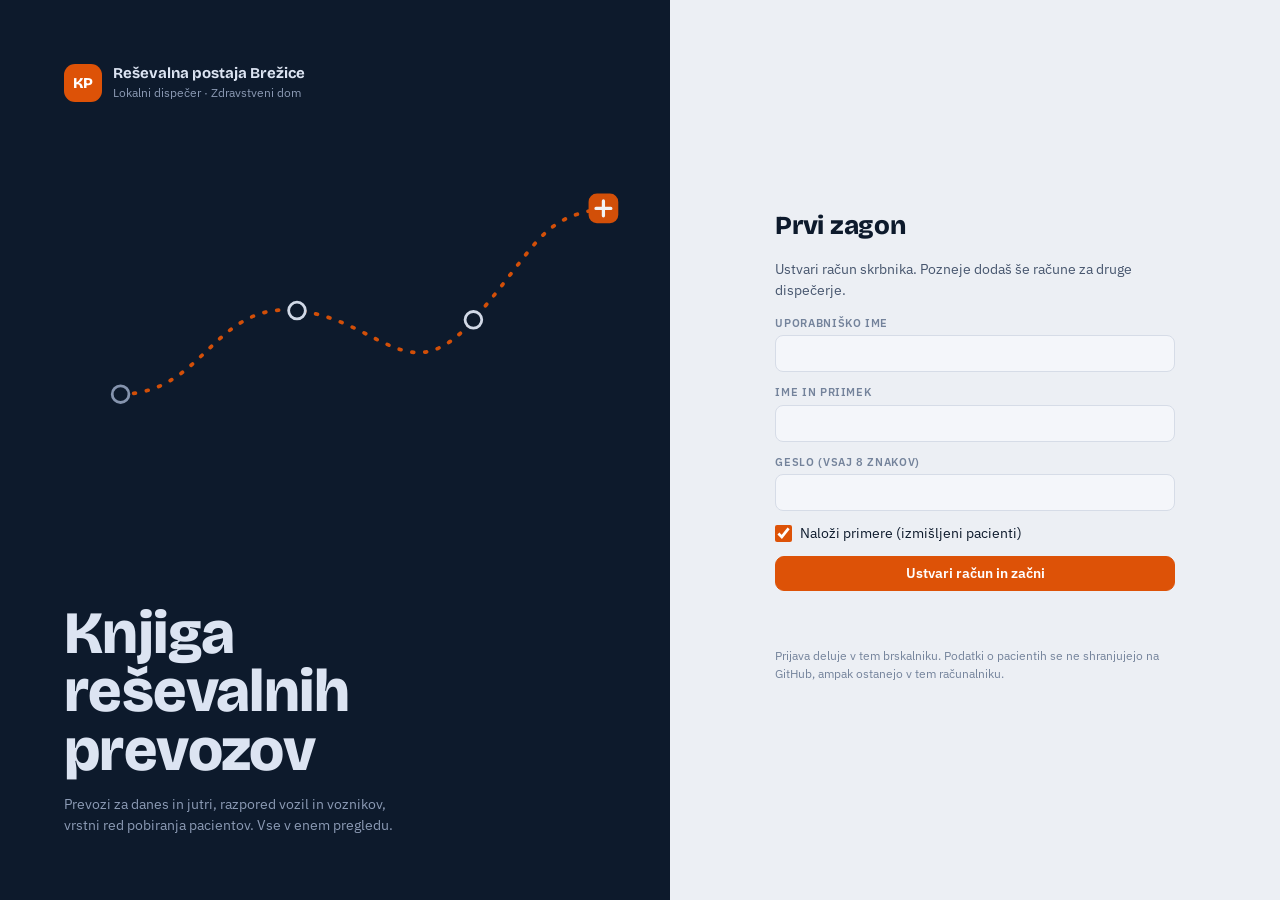
==== index.html @ b916fdfc "Add files via upload" ====
<!doctype html>
<html lang="sl">
<head>
<meta charset="utf-8">
<meta name="viewport" content="width=device-width, initial-scale=1, viewport-fit=cover">
<meta name="robots" content="noindex, nofollow">
<meta name="color-scheme" content="light dark">
<style>:root{color-scheme:light;padding-top:env(safe-area-inset-top,0px);padding-bottom:env(safe-area-inset-bottom,0px)}</style>
<link rel="icon" href="data:image/svg+xml,%3Csvg xmlns=%27http://www.w3.org/2000/svg%27 viewBox=%270 0 32 32%27%3E%3Crect width=%2732%27 height=%2732%27 rx=%278%27 fill=%27%23DD5207%27/%3E%3Cpath d=%27M16 8v16M8 16h16%27 stroke=%27white%27 stroke-width=%273.5%27 stroke-linecap=%27round%27/%3E%3C/svg%3E">
<title>Knjiga reševalnih prevozov</title>
<meta name="claude:viewport-fit-sides" content="cover">
<link rel="preconnect" href="https://fonts.googleapis.com">
<link rel="preconnect" href="https://fonts.gstatic.com" crossorigin>
<link rel="stylesheet" href="https://fonts.googleapis.com/css2?family=Bricolage+Grotesque:opsz,wght@12..96,500;12..96,700;12..96,800&family=IBM+Plex+Mono:wght@400;500;600&family=IBM+Plex+Sans:wght@400;500;600&display=swap">
<style>
/* Layout concept: control room. A floating left rail (Knjiga, Dispečer, Posebnosti, Nastavitve) beside one wide work surface; a bottom tab bar on phones.
   Colour: cool blue-grey paper, navy ink, one signal orange for primary actions and "danes"; green/amber/red are reserved for state.
   Type: Bricolage Grotesque for headings and date numerals, IBM Plex Sans for the interface, IBM Plex Mono for times, kilometres and ride numbers. */
:root{
  --bg:#ECEFF4; --surface:#FFFFFF; --surface-2:#F4F6FA; --surface-3:#E7EBF2;
  --ink:#0D1A2C; --ink-2:#47566E; --ink-3:#74839B; --line:#D6DCE7; --line-2:#C5CDDB;
  --accent:#DD5207; --accent-ink:#FFFFFF; --accent-soft:#FCE6D9; --accent-line:#F1B896;
  --ok:#17794F; --ok-soft:#DCF2E7; --warn:#8A5B00; --warn-soft:#FFEFC2; --bad:#B7222A; --bad-soft:#FADFE0;
  --info:#2250B8; --info-soft:#E0E9FC;
  --m-sede:#2250B8; --m-leze:#7B3BBF; --m-utila:#0A7581;
  --rail:#0D1A2C; --rail-ink:#DCE4F2; --rail-dim:#8C9BB5; --rail-line:#22324B;
  --font-display:'Bricolage Grotesque','Segoe UI',system-ui,sans-serif;
  --font-body:'IBM Plex Sans','Segoe UI',system-ui,-apple-system,sans-serif;
  --font-mono:'IBM Plex Mono',ui-monospace,SFMono-Regular,Menlo,Consolas,monospace;
  --shadow:0 1px 2px rgba(13,26,44,.06),0 6px 20px rgba(13,26,44,.06);
}
@media (prefers-color-scheme: dark){
  :root:not([data-theme="light"]){
    --bg:#0A111E; --surface:#111B2D; --surface-2:#16223A; --surface-3:#1D2B47;
    --ink:#E8EDF6; --ink-2:#A3B1C9; --ink-3:#7585A1; --line:#25344F; --line-2:#33456A;
    --accent:#FF8240; --accent-ink:#1A0D03; --accent-soft:#3A2314; --accent-line:#7A4524;
    --ok:#4CC790; --ok-soft:#12352A; --warn:#F0BE56; --warn-soft:#3A2D0E; --bad:#FF7F86; --bad-soft:#3E1A1E;
    --info:#7FA4FF; --info-soft:#17284F;
    --m-sede:#7FA4FF; --m-leze:#C09BFF; --m-utila:#52D0DB;
    --rail:#070C16; --rail-ink:#DCE4F2; --rail-dim:#7585A1; --rail-line:#1B2740;
    --shadow:0 1px 2px rgba(0,0,0,.4),0 8px 24px rgba(0,0,0,.35);
    color-scheme:dark;
  }
}
:root[data-theme="dark"]{
  --bg:#0A111E; --surface:#111B2D; --surface-2:#16223A; --surface-3:#1D2B47;
  --ink:#E8EDF6; --ink-2:#A3B1C9; --ink-3:#7585A1; --line:#25344F; --line-2:#33456A;
  --accent:#FF8240; --accent-ink:#1A0D03; --accent-soft:#3A2314; --accent-line:#7A4524;
  --ok:#4CC790; --ok-soft:#12352A; --warn:#F0BE56; --warn-soft:#3A2D0E; --bad:#FF7F86; --bad-soft:#3E1A1E;
  --info:#7FA4FF; --info-soft:#17284F;
  --m-sede:#7FA4FF; --m-leze:#C09BFF; --m-utila:#52D0DB;
  --rail:#070C16; --rail-ink:#DCE4F2; --rail-dim:#7585A1; --rail-line:#1B2740;
  --shadow:0 1px 2px rgba(0,0,0,.4),0 8px 24px rgba(0,0,0,.35);
  color-scheme:dark;
}
*{box-sizing:border-box}
[hidden]{display:none!important}
body{background:var(--bg);color:var(--ink);font:14px/1.5 var(--font-body);margin:0}
h1,h2,h3,h4{font-family:var(--font-display);margin:0;text-wrap:balance;letter-spacing:-.01em}
button,input,select,textarea{font:inherit;color:inherit}
button{cursor:pointer}
a{color:var(--info)}
.mono,.tnum{font-family:var(--font-mono);font-variant-numeric:tabular-nums}
.muted{color:var(--ink-2)} .dim{color:var(--ink-3)}
.sr{position:absolute;width:1px;height:1px;overflow:hidden;clip:rect(0 0 0 0);white-space:nowrap}
:focus-visible{outline:2px solid var(--accent);outline-offset:2px;border-radius:6px}

/* ---------- Shell ---------- */
.shell{display:grid;grid-template-columns:236px minmax(0,1fr);gap:20px;align-items:start;
  padding-block:16px;padding-left:max(16px,env(safe-area-inset-left,0px));padding-right:max(16px,env(safe-area-inset-right,0px));max-width:1640px;margin:0 auto}
.rail{position:sticky;top:16px;background:var(--rail);color:var(--rail-ink);border-radius:18px;padding:18px 14px;display:flex;flex-direction:column;gap:18px;min-height:calc(100dvh - 32px - env(safe-area-inset-top,0px) - env(safe-area-inset-bottom,0px))}
.brand{display:flex;gap:11px;align-items:center;padding:2px 6px}
.brand-mark{width:38px;height:38px;border-radius:11px;background:var(--accent);color:var(--accent-ink);display:grid;place-items:center;font:800 15px var(--font-display);letter-spacing:-.02em;flex:none}
.brand b{display:block;font:700 15px/1.15 var(--font-display)}
.brand span{display:block;font-size:11.5px;color:var(--rail-dim);margin-top:2px}
.nav{display:flex;flex-direction:column;gap:3px}
.nav button{display:flex;align-items:center;gap:11px;border:0;background:transparent;color:var(--rail-dim);padding:10px 12px;border-radius:10px;text-align:left;font-weight:500}
.nav button svg{width:19px;height:19px;flex:none}
.nav button:hover{background:var(--rail-line);color:var(--rail-ink)}
.nav button[aria-current="page"]{background:var(--rail-line);color:#fff}
.nav button[aria-current="page"] svg{color:var(--accent)}
.nav .count{margin-left:auto;font:500 11px var(--font-mono);background:var(--accent);color:var(--accent-ink);border-radius:99px;padding:1px 7px}
.rail-foot{margin-top:auto;display:flex;flex-direction:column;gap:10px;border-top:1px solid var(--rail-line);padding-top:14px}
.userbox{display:flex;align-items:center;gap:10px;padding:0 6px}
.avatar{width:32px;height:32px;border-radius:50%;background:var(--rail-line);display:grid;place-items:center;font:600 12px var(--font-body);color:var(--rail-ink);flex:none}
.userbox div{min-width:0;line-height:1.25} .userbox b{display:block;font-size:13px;overflow:hidden;text-overflow:ellipsis;white-space:nowrap} .userbox span{font-size:11.5px;color:var(--rail-dim)}
.rail-btns{display:flex;gap:6px}
.rail-btns button{flex:1;border:1px solid var(--rail-line);background:transparent;color:var(--rail-ink);border-radius:9px;padding:7px 8px;font-size:12.5px}
.rail-btns button:hover{background:var(--rail-line)}
.work{min-width:0;display:flex;flex-direction:column;gap:18px}
.top{display:flex;align-items:flex-end;justify-content:space-between;gap:14px;flex-wrap:wrap}
.top h1{font-size:clamp(24px,3.2vw,34px);font-weight:800;line-height:1.05}
.top .sub{color:var(--ink-2);margin-top:4px}
.top-actions{display:flex;gap:8px;align-items:center;flex-wrap:wrap}
.savepill{font:500 12px var(--font-mono);color:var(--ink-3);display:flex;align-items:center;gap:6px}
.savepill i{width:7px;height:7px;border-radius:50%;background:var(--ok);display:inline-block}
.savepill.busy i{background:var(--warn)}
.tabbar{display:none}

/* ---------- Controls ---------- */
.btn{display:inline-flex;align-items:center;justify-content:center;gap:7px;border:1px solid var(--line-2);background:var(--surface);color:var(--ink);border-radius:9px;padding:8px 13px;font-weight:500;line-height:1.2;white-space:nowrap}
.btn:hover{border-color:var(--ink-3);background:var(--surface-2)}
.btn.primary{background:var(--accent);border-color:var(--accent);color:var(--accent-ink);font-weight:600}
.btn.primary:hover{filter:brightness(1.07)}
.btn.sm{padding:5px 10px;font-size:12.5px;border-radius:8px}
.btn.danger{color:var(--bad);border-color:color-mix(in srgb,var(--bad) 35%,var(--line))}
.btn.ghost{border-color:transparent;background:transparent}
.btn svg{width:16px;height:16px}
.btn[disabled]{opacity:.5;cursor:not-allowed}
.icon-btn{border:0;background:transparent;color:var(--ink-3);width:28px;height:28px;border-radius:8px;display:grid;place-items:center;padding:0}
.icon-btn:hover{background:var(--surface-3);color:var(--ink)}
.icon-btn svg{width:16px;height:16px}
.field{display:flex;flex-direction:column;gap:4px;min-width:0}
.field>label,.lbl{font-size:11px;font-weight:600;letter-spacing:.06em;text-transform:uppercase;color:var(--ink-3)}
input[type=text],input[type=search],input[type=time],input[type=tel],input[type=password],input[type=number],input[type=date],input:not([type]),select,textarea{
  width:100%;min-width:0;background:var(--surface-2);border:1px solid var(--line);border-radius:8px;padding:7px 10px;color:var(--ink);transition:border-color .12s,background .12s}
input:hover,select:hover,textarea:hover{border-color:var(--line-2)}
input:focus,select:focus,textarea:focus{outline:none;border-color:var(--accent);background:var(--surface);box-shadow:0 0 0 3px var(--accent-soft)}
input.warnfield{border-color:var(--warn);background:var(--warn-soft)}
input[type=checkbox]{width:17px;height:17px;accent-color:var(--accent);margin:0}
textarea{resize:vertical;min-height:70px}
.seg{display:flex;background:var(--surface-3);border-radius:9px;padding:3px;gap:2px}
.seg button{flex:1;white-space:nowrap;border:0;background:transparent;border-radius:7px;padding:6px 8px;font-size:12.5px;font-weight:500;color:var(--ink-2)}
.seg button[aria-pressed="true"]{background:var(--surface);color:var(--ink);box-shadow:0 1px 2px rgba(13,26,44,.15)}
.seg button[aria-pressed="true"][data-mode="sede"]{color:var(--m-sede)}
.seg button[aria-pressed="true"][data-mode="leze"]{color:var(--m-leze)}
.seg button[aria-pressed="true"][data-mode="utila"]{color:var(--m-utila)}
.seg.inline{display:inline-flex}
.chip{display:inline-flex;align-items:center;gap:5px;border-radius:99px;padding:2px 9px;font-size:12px;font-weight:500;background:var(--surface-3);color:var(--ink-2);border:1px solid transparent;white-space:nowrap}
.chip.accent{background:var(--accent-soft);color:var(--accent);border-color:var(--accent-line)}
.chip.ok{background:var(--ok-soft);color:var(--ok)} .chip.warn{background:var(--warn-soft);color:var(--warn)} .chip.bad{background:var(--bad-soft);color:var(--bad)} .chip.info{background:var(--info-soft);color:var(--info)}
.chip.mono{font-family:var(--font-mono);font-size:11.5px}
.chip.toggle{cursor:pointer;background:var(--surface);border-color:var(--line-2);padding:5px 11px;font-size:13px}
.chip.toggle[aria-pressed="true"]{background:var(--ink);color:var(--bg);border-color:var(--ink)}
.card{background:var(--surface);border:1px solid var(--line);border-radius:14px;box-shadow:var(--shadow)}
.card-pad{padding:16px}
.card h3{font-size:16px;font-weight:700}
.card-head{display:flex;align-items:center;justify-content:space-between;gap:10px;margin-bottom:12px;flex-wrap:wrap}
.banner{display:flex;gap:10px;align-items:flex-start;border-radius:12px;padding:10px 14px;background:var(--info-soft);color:var(--info);font-size:13px;line-height:1.4}
.banner.warn{background:var(--warn-soft);color:var(--warn)} .banner.bad{background:var(--bad-soft);color:var(--bad)} .banner.ok{background:var(--ok-soft);color:var(--ok)}
.banner b{font-weight:600}
.banner svg{width:17px;height:17px;flex:none;margin-top:1px}
.row{display:flex;gap:10px;align-items:center;flex-wrap:wrap}
.grow{flex:1;min-width:0}
.hint{font-size:12px;color:var(--ink-3)}
.empty-state{border:1.5px dashed var(--line-2);border-radius:14px;padding:26px;text-align:center;color:var(--ink-2)}

/* ---------- Auth ---------- */
.auth{min-height:100dvh;display:grid;grid-template-columns:minmax(0,1.1fr) minmax(0,1fr);background:var(--bg)}
.auth-art{background:var(--rail);color:var(--rail-ink);padding:clamp(28px,5vw,64px);padding-left:max(clamp(28px,5vw,64px),env(safe-area-inset-left,0px));display:flex;flex-direction:column;justify-content:space-between;gap:30px;position:relative;overflow:hidden}
.auth-art h1{font-size:clamp(34px,5vw,60px);font-weight:800;line-height:.98;max-width:11ch}
.auth-art p{color:var(--rail-dim);max-width:44ch;margin:14px 0 0}
.auth-art svg.route{position:absolute;right:clamp(16px,4vw,48px);top:clamp(110px,18vh,190px);width:min(520px,86%);opacity:.95;pointer-events:none}
.auth-art .brand{padding:0}
.auth-form{display:flex;align-items:center;justify-content:center;padding:28px;padding-right:max(28px,env(safe-area-inset-right,0px))}
.auth-card{width:min(400px,100%);display:flex;flex-direction:column;gap:14px}
.auth-card h2{font-size:26px;font-weight:800}
.auth-card form{display:flex;flex-direction:column;gap:12px}
.auth-err{color:var(--bad);font-size:13px;min-height:18px}
.legalnote{font-size:12px;color:var(--ink-3);line-height:1.45}

/* ---------- Month book ---------- */
.monthbar{display:flex;align-items:center;gap:10px;flex-wrap:wrap}
.monthbar h2{font-size:22px;font-weight:800;min-width:9ch}
.stats{display:flex;gap:8px;flex-wrap:wrap}
.stat{background:var(--surface);border:1px solid var(--line);border-radius:12px;padding:8px 14px;min-width:112px}
.stat b{display:block;font:600 20px var(--font-mono);font-variant-numeric:tabular-nums;line-height:1.2}
.stat span{font-size:11.5px;color:var(--ink-2)}
.days{display:grid;grid-template-columns:repeat(auto-fill,minmax(290px,1fr));gap:12px}
.day{background:var(--surface);border:1px solid var(--line);border-radius:14px;overflow:hidden;display:flex;flex-direction:column}
.day.today{border-color:var(--accent);box-shadow:0 0 0 2px var(--accent-soft)}
.day.wk .day-head{background:var(--surface-2)}
.day.past{opacity:.82}
.day-head{display:flex;align-items:center;gap:12px;width:100%;border:0;background:transparent;text-align:left;padding:12px 14px;border-bottom:1px solid var(--line)}
.day-head:hover{background:var(--surface-2)}
.dnum{font:800 34px/1 var(--font-display);letter-spacing:-.03em;min-width:1.7ch}
.today .dnum{color:var(--accent)}
.dtxt{min-width:0;flex:1}
.dname{display:block;font-weight:600;text-transform:capitalize}
.dmeta{display:flex;gap:5px;flex-wrap:wrap;margin-top:4px}
.dcount{font:500 12px var(--font-mono);color:var(--ink-2);text-align:right;white-space:nowrap}
.dcount b{display:block;font-size:16px;color:var(--ink)}
.crew{padding:10px 14px 14px;display:flex;flex-direction:column;gap:6px}
.crew h4{font:600 11px var(--font-body);letter-spacing:.07em;text-transform:uppercase;color:var(--ink-3)}
.crew-row{display:grid;grid-template-columns:92px minmax(0,1fr);gap:8px;align-items:center}
.crew-row label{font-weight:600;font-size:13px;overflow:hidden;text-overflow:ellipsis;white-space:nowrap}
.crew-row input{padding:5px 8px;font-size:13px}
.crew-row input.auto{border-style:dashed}

/* ---------- Day book ---------- */
.daybar{display:flex;gap:12px;align-items:center;flex-wrap:wrap;justify-content:space-between}
.toolbar{display:flex;gap:8px;align-items:center;flex-wrap:wrap}
.toolbar input[type=search]{width:200px}
.boxes{display:grid;grid-template-columns:repeat(auto-fill,minmax(330px,1fr));gap:12px}
.box{background:var(--surface);border:1px solid var(--line);border-radius:14px;padding:12px;display:flex;flex-direction:column;gap:9px}
.box.empty{background:var(--surface-2);border-style:dashed}
.box.empty .nr{background:var(--surface-3);color:var(--ink-3)}
.box.done{border-color:color-mix(in srgb,var(--ok) 45%,var(--line))}
.box.done .bgrid{opacity:.72}
.bhead{display:flex;align-items:center;gap:6px 8px;min-height:28px;flex-wrap:wrap}
.nr{font:600 13px var(--font-mono);background:var(--ink);color:var(--bg);border-radius:7px;min-width:30px;height:26px;display:grid;place-items:center;padding:0 6px}
.bhead .sp{flex:1;min-width:0}
.bgrid{display:grid;grid-template-columns:minmax(0,1fr) 128px;gap:8px}
.bgrid .full{grid-column:1/-1}
.bgrid input[type=time]{font-family:var(--font-mono)}
.donerow{display:flex;align-items:center;gap:10px;flex-wrap:wrap;border-top:1px solid var(--line);padding-top:9px}
.donerow label.check{display:flex;align-items:center;gap:8px;font-weight:600;cursor:pointer}
.donerow .whodid{flex:1;min-width:150px;display:none}
.box.done .whodid{display:block}
.assign{white-space:nowrap;font:500 11.5px var(--font-mono);color:var(--info);background:var(--info-soft);border-radius:99px;padding:2px 9px}
.assign.late{color:var(--bad);background:var(--bad-soft)}
.warnlist{margin:0;padding-left:18px;display:flex;flex-direction:column;gap:3px}
.warnlist li::marker{color:var(--warn)}
details.warnbox{background:var(--warn-soft);color:var(--warn);border-radius:12px;padding:10px 14px}
details.warnbox summary{cursor:pointer;font-weight:600}

/* ---------- Suggestions ---------- */
#suggest{position:fixed;z-index:50;background:var(--surface);border:1px solid var(--line-2);border-radius:11px;box-shadow:0 12px 32px rgba(13,26,44,.22);padding:4px;max-height:300px;overflow:auto;min-width:240px}
#suggest button{display:flex;flex-direction:column;align-items:flex-start;gap:0;width:100%;text-align:left;border:0;background:transparent;border-radius:8px;padding:7px 10px}
#suggest button b{font-weight:600} #suggest button span{font-size:11.5px;color:var(--ink-3)}
#suggest button[aria-selected="true"],#suggest button:hover{background:var(--accent-soft)}
#suggest mark{background:transparent;color:var(--accent);font-weight:700}

/* ---------- Dispatcher ---------- */
.dispatch{display:grid;grid-template-columns:minmax(300px,380px) minmax(0,1fr);gap:16px;align-items:start}
.stack{display:flex;flex-direction:column;gap:16px;min-width:0}
.duty-item{display:grid;grid-template-columns:minmax(0,1fr) auto;gap:6px 8px;padding:10px;border:1px solid var(--line);border-radius:11px;background:var(--surface-2)}
.duty-item .dn{font-weight:600;min-width:0;overflow:hidden;text-overflow:ellipsis}
.duty-item .dsel{grid-column:1/-1;display:grid;grid-template-columns:repeat(2,minmax(0,1fr));gap:6px}
.duty-item select,.duty-item input{padding:5px 8px;font-size:12.5px}
.veh-item{display:flex;align-items:center;gap:10px;padding:9px 10px;border:1px solid var(--line);border-radius:11px}
.veh-item.off{opacity:.6;background:var(--surface-2)}
.veh-item label{display:flex;align-items:center;gap:10px;flex:1;min-width:0;cursor:pointer}
.veh-item .vn{font-weight:600}
.caps{display:flex;gap:4px;flex-wrap:wrap}
.tablewrap{overflow-x:auto;border:1px solid var(--line);border-radius:12px}
table{border-collapse:collapse;width:100%;font-size:13.5px}
th{font-size:11px;letter-spacing:.07em;text-transform:uppercase;color:var(--ink-3);text-align:left;font-weight:600;background:var(--surface-2);padding:9px 12px;white-space:nowrap}
td{padding:10px 12px;border-top:1px solid var(--line);vertical-align:top}
td.nums{font-family:var(--font-mono);font-variant-numeric:tabular-nums}
.numchips{display:flex;gap:4px;flex-wrap:wrap}
.numchips .chip{font-family:var(--font-mono)}
.crewcard{padding:0;overflow:hidden}
.crewcard>header{display:flex;gap:12px;align-items:center;justify-content:space-between;flex-wrap:wrap;padding:13px 16px;background:var(--surface-2);border-bottom:1px solid var(--line)}
.crewcard h3{font-size:18px}
.crewcard .meta{display:flex;gap:6px;flex-wrap:wrap}
.trip{padding:12px 16px;border-top:1px solid var(--line)}
.trip:first-of-type{border-top:0}
.trip-head{display:flex;gap:8px;align-items:center;flex-wrap:wrap;margin-bottom:8px}
.stops{list-style:none;margin:0;padding:0;display:flex;flex-direction:column}
.stop{display:grid;grid-template-columns:54px 22px minmax(0,1fr) auto;gap:8px;align-items:start;padding:5px 0}
.stop time{font:600 13.5px var(--font-mono);padding-top:1px}
.dot{width:12px;height:12px;border-radius:50%;margin:5px auto 0;border:2.5px solid var(--ink);background:var(--surface);position:relative}
.dot.do{background:var(--ink)}
.dot.base{border-color:var(--ink-3);background:var(--ink-3);width:9px;height:9px;margin-top:6px}
.stop .who{font-weight:600}
.stop .addr{font-size:12.5px;color:var(--ink-2)}
.stop .leg{font-size:11.5px;color:var(--ink-3);font-family:var(--font-mono)}
.legline{display:grid;grid-template-columns:54px 22px minmax(0,1fr);gap:8px;font:500 11.5px var(--font-mono);color:var(--ink-3)}
.legline i{display:block;width:2px;background:var(--line-2);margin:0 auto;min-height:16px}
.pin select{padding:3px 6px;font-size:12px;width:auto}
.timeline-note{font-size:12.5px;color:var(--ink-2)}

/* ---------- Notices, settings ---------- */
.two{display:grid;grid-template-columns:minmax(280px,380px) minmax(0,1fr);gap:16px;align-items:start}
.formgrid{display:grid;grid-template-columns:repeat(2,minmax(0,1fr));gap:10px}
.formgrid .full{grid-column:1/-1}
.notice{display:grid;grid-template-columns:auto minmax(0,1fr) auto;gap:12px;align-items:center;padding:12px 14px;border:1px solid var(--line);border-radius:12px;background:var(--surface)}
.notice.closed{opacity:.55}
.tabs{display:flex;gap:4px;flex-wrap:wrap;border-bottom:1px solid var(--line);padding-bottom:0}
.tabs button{border:0;background:transparent;padding:9px 13px;border-bottom:2px solid transparent;color:var(--ink-2);font-weight:500;margin-bottom:-1px}
.tabs button[aria-selected="true"]{color:var(--ink);border-bottom-color:var(--accent);font-weight:600}
.edtable input,.edtable select{padding:5px 8px;font-size:13px}
.edtable td{padding:6px 8px;vertical-align:middle}
.edtable input[type=number]{width:70px}
.edtable input[type=time]{width:110px}
.edtable td.coord input{width:92px}
.scrollbox{max-height:520px;overflow:auto;border:1px solid var(--line);border-radius:12px}
.scrollbox table th{position:sticky;top:0;z-index:1}
.kv{display:grid;grid-template-columns:minmax(0,1fr) 120px;gap:8px 12px;align-items:center}
.kv label{font-size:13px}

/* ---------- Toast ---------- */
#toast{position:fixed;left:50%;transform:translateX(-50%);bottom:calc(24px + env(safe-area-inset-bottom,0px));z-index:80;display:flex;flex-direction:column;gap:8px;align-items:center;pointer-events:none}
#toast div{background:var(--ink);color:var(--bg);padding:9px 16px;border-radius:99px;font-weight:500;box-shadow:0 8px 24px rgba(0,0,0,.3);animation:tin .18s ease-out}
@keyframes tin{from{opacity:0;transform:translateY(6px)}to{opacity:1;transform:none}}
@media (prefers-reduced-motion:reduce){#toast div{animation:none}}

/* ---------- Responsive ---------- */
@media (max-width:1100px){
  .dispatch,.two{grid-template-columns:minmax(0,1fr)}
}
@media (max-width:820px){
  .shell{grid-template-columns:minmax(0,1fr);gap:14px;padding-bottom:calc(84px + env(safe-area-inset-bottom,0px))}
  .rail{display:none}
  .tabbar{display:flex;position:fixed;left:0;right:0;bottom:0;z-index:40;background:var(--rail);padding:6px max(8px,env(safe-area-inset-right,0px)) calc(6px + env(safe-area-inset-bottom,0px)) max(8px,env(safe-area-inset-left,0px));gap:2px}
  .tabbar button{flex:1;display:flex;flex-direction:column;align-items:center;gap:2px;border:0;background:transparent;color:var(--rail-dim);font-size:11px;padding:6px 2px;border-radius:10px;min-width:0}
  .tabbar button svg{width:21px;height:21px}
  .tabbar button[aria-current="page"]{color:#fff;background:var(--rail-line)}
  .tabbar button[aria-current="page"] svg{color:var(--accent)}
  .auth{grid-template-columns:minmax(0,1fr)}
  .auth-art{min-height:230px;padding-block:24px}
  .auth-art h1{max-width:none;font-size:34px}
  .auth-art svg.route{opacity:.3;top:70px}
  .toolbar input[type=search]{width:100%}
  .boxes{grid-template-columns:minmax(0,1fr)}
  .days{grid-template-columns:minmax(0,1fr)}
  .formgrid{grid-template-columns:minmax(0,1fr)}
  .stop{grid-template-columns:48px 18px minmax(0,1fr)}
  .stop .pin{grid-column:3}
}
@media (max-width:420px){
  .crew-row{grid-template-columns:78px minmax(0,1fr)}
  .stat{min-width:calc(50% - 4px);flex:1}
}
</style>
</head>
<body>
<div id="auth" class="auth" hidden>
  <section class="auth-art" aria-hidden="false">
    <div class="brand">
      <div class="brand-mark">KP</div>
      <div><b>Reševalna postaja Brežice</b><span>Lokalni dispečer · Zdravstveni dom</span></div>
    </div>
    <div>
      <h1>Knjiga reševalnih prevozov</h1>
      <p>Prevozi za danes in jutri, razpored vozil in voznikov, vrstni red pobiranja pacientov. Vse v enem pregledu.</p>
    </div>
    <svg class="route" viewBox="0 0 560 300" fill="none" aria-hidden="true">
      <path d="M20 250 C 110 250, 120 150, 210 160 S 330 250, 400 170 S 470 60, 540 50" stroke="#DD5207" stroke-width="4" stroke-linecap="round" stroke-dasharray="2 12"/>
      <circle cx="20" cy="250" r="9" fill="#0D1A2C" stroke="#8C9BB5" stroke-width="3"/>
      <circle cx="210" cy="160" r="9" fill="#0D1A2C" stroke="#DCE4F2" stroke-width="3"/>
      <circle cx="400" cy="170" r="9" fill="#0D1A2C" stroke="#DCE4F2" stroke-width="3"/>
      <rect x="524" y="34" width="32" height="32" rx="9" fill="#DD5207"/>
      <path d="M540 42v16M532 50h16" stroke="#fff" stroke-width="3.5" stroke-linecap="round"/>
    </svg>
  </section>
  <section class="auth-form">
    <div class="auth-card" id="authCard"></div>
  </section>
</div>

<div id="app" hidden>
  <div class="shell">
    <aside class="rail" aria-label="Glavna navigacija">
      <div class="brand">
        <div class="brand-mark">KP</div>
        <div><b>Knjiga prevozov</b><span>RP Brežice</span></div>
      </div>
      <nav class="nav" id="nav"></nav>
      <div class="rail-foot">
        <div class="userbox"><div class="avatar" id="avatar">?</div><div><b id="uName">—</b><span id="uRole">—</span></div></div>
        <div class="rail-btns">
          <button type="button" id="themeBtn" aria-label="Zamenjaj temo">Tema</button>
          <button type="button" id="logoutBtn">Odjava</button>
        </div>
      </div>
    </aside>
    <div class="work">
      <header class="top">
        <div><h1 id="pageTitle">Knjiga</h1><div class="sub" id="pageSub"></div></div>
        <div class="top-actions" id="topActions"></div>
      </header>
      <main id="view" tabindex="-1"></main>
    </div>
  </div>
  <nav class="tabbar" id="tabbar" aria-label="Navigacija"></nav>
</div>

<div id="suggest" role="listbox" hidden></div>
<div id="toast" aria-live="polite"></div>
<datalist id="staffList"></datalist>
<script>
'use strict';
/* =====================================================================
   PODATKI: naselja Občine Brežice, ustanove, privzete nastavitve
   Imena naselij: uradni seznam (gov.si, Upravna enota Brežice).
   KOORDINATE SO PRIBLIŽNE (ocena na ~1 km). Popravi jih v Nastavitve > Naselja,
   ali uvozi CSV naslovov (GURS RPE) v Nastavitve > Naslovi.
   ===================================================================== */
const SETTLEMENT_RAW =
'Arnovo selo|45.98|15.54;Artiče|45.94|15.49;Bizeljska vas|46.01|15.70;Bizeljsko|46.02|15.71;Blatno|45.98|15.69;Bojsno|46.03|15.66;Boršt|45.99|15.65;Bračna vas|45.99|15.57;Brezje|45.94|15.57;Brezovica na Bizeljskem|46.03|15.69;'+
'Brežice|45.90|15.59;Brvi|45.98|15.59;Bukošek|45.99|15.62;Bukovje|45.99|15.63;Bušeča vas|45.88|15.57;Cerina|45.95|15.52;Cerklje ob Krki|45.89|15.50;Cirnik|45.92|15.50;Cundrovec|45.93|15.62;Curnovec|45.95|15.64;'+
'Čatež ob Savi|45.89|15.62;Čedem|45.99|15.55;Črešnjice pri Cerkljah|45.88|15.48;Dečno selo|45.86|15.58;Dednja vas|45.86|15.55;Dobeno|45.97|15.65;Dobova|45.90|15.66;Dolenja Pirošica|45.97|15.50;Dolenja vas pri Artičah|45.93|15.48;Dolenje Skopice|45.90|15.54;'+
'Dramlja|45.97|15.53;Drenovec pri Bukovju|45.99|15.62;Dvorce|45.93|15.48;Gabrje|45.94|15.55;Gaj|45.92|15.51;Gazice|45.93|15.57;Globočice|45.91|15.66;Globoko|45.91|15.48;Glogov brod|45.95|15.58;Gorenja Pirošica|45.98|15.49;'+
'Gorenje Skopice|45.91|15.53;Gornji Lenart|45.88|15.58;Gregovce|45.96|15.62;Hrastje|45.92|15.51;Izvir|45.90|15.68;Jereslavec|45.95|15.60;Jesenice|45.86|15.64;Kamence|45.95|15.55;Kapele|45.97|15.61;Koritno|45.97|15.68;'+
'Kraška vas|45.88|15.54;Križe|45.94|15.65;Krška vas|45.88|15.48;Laze|45.99|15.59;Loče|45.99|15.58;Mala Dolina|45.89|15.54;Mali Cirnik|45.92|15.51;Mali Obrež|45.92|15.62;Mali Vrh|45.92|15.53;Mihalovec|45.87|15.62;'+
'Mostec|45.91|15.61;Mrzlava vas|45.88|15.49;Nova vas ob Sotli|46.03|15.75;Nova vas pri Mokricah|45.84|15.63;Obrežje|45.86|15.71;Oklukova gora|45.98|15.47;Orešje na Bizeljskem|46.03|15.68;Pavlova vas|46.02|15.69;Pečice|45.94|15.63;Perišče|45.96|15.58;'+
'Piršenbreg|45.92|15.57;Pišece|46.00|15.46;Podgorje|45.94|15.51;Podgračeno|45.99|15.51;Podvinje|45.95|15.66;Ponikve|45.98|15.64;Poštena vas|45.88|15.67;Prilipe|45.90|15.69;Račja vas|45.88|15.60;Rajec|45.99|15.47;'+
'Rakovec|45.88|15.68;Ribnica|45.95|15.71;Rigonce|45.97|15.58;Sela|45.90|15.63;Silovec|45.98|15.67;Slogonsko|45.90|15.47;Slovenska vas|45.87|15.69;Sobenja vas|45.99|15.68;Spodnja Pohanca|45.91|15.55;Sromlje|45.97|15.52;'+
'Stankovo|45.99|15.69;Stara vas - Bizeljsko|46.00|15.72;Stojanski vrh|45.98|15.70;Trebež|45.88|15.64;Velika Dolina|45.89|15.53;Velike Malence|45.90|15.55;Veliki Obrež|45.91|15.63;Vinji vrh|45.96|15.57;Vitna vas|45.94|15.61;Volčje|45.96|15.55;'+
'Vrhje|45.94|15.55;Vrhovska vas|45.98|15.53;Zasap|45.91|15.66;Zgornja Pohanca|45.92|15.54;Zgornji Obrež|45.92|15.64;Žejno|45.87|15.65;Župeča vas|45.92|15.69;Župelevec|45.87|15.56';

const SETTLEMENTS = SETTLEMENT_RAW.split(';').map(s => { const p = s.split('|'); return { n: p[0], lat: +p[1], lon: +p[2] }; });

/* Delni seznam ulic v mestu Brežice. Dopolni z uvozom CSV ali pa se naslovi naučijo sami. */
const BREZICE_STREETS = ['Cesta prvih borcev','Trg izgnancev','Cesta bratov Milavcev','Černelčeva cesta','Cesta svobode','Bizeljska cesta','Prešernova ulica','Aškerčeva ulica','Levstikova ulica','Gubčeva ulica'];

/* Ustanove (cilji prevozov). Koordinate približne. */
const POIS = [
  { n:'SB Brežice', al:['sb brezice','bolnisnica brezice','splosna bolnisnica brezice','sb brez'], lat:45.903, lon:15.590, sub:'Splošna bolnišnica Brežice', home:true },
  { n:'SB Brežice – dializa', al:['dializa','dializni center','sb brezice dializa'], lat:45.903, lon:15.590, sub:'Dializni center', home:true },
  { n:'ZD Brežice', al:['zd brezice','zdravstveni dom brezice','rp brezice','resevalna postaja'], lat:45.905, lon:15.589, sub:'Zdravstveni dom Brežice', home:true },
  { n:'ZD Krško', al:['zd krsko','zdravstveni dom krsko'], lat:45.959, lon:15.492, sub:'Zdravstveni dom Krško' },
  { n:'SB Novo mesto', al:['sb novo mesto','bolnisnica novo mesto','sb nm'], lat:45.803, lon:15.170, sub:'Splošna bolnišnica Novo mesto' },
  { n:'SB Celje', al:['sb celje','bolnisnica celje'], lat:46.237, lon:15.265, sub:'Splošna bolnišnica Celje' },
  { n:'UKC Ljubljana', al:['ukc ljubljana','ukc lj','ukcl','klinicni center','kc ljubljana'], lat:46.054, lon:14.525, sub:'Univerzitetni klinični center' },
  { n:'Onkološki inštitut Ljubljana', al:['onkoloski institut','oi ljubljana','onkologija'], lat:46.064, lon:14.521, sub:'Zaloška cesta, Ljubljana' },
  { n:'URI Soča Ljubljana', al:['uri soca','soca','rehabilitacija'], lat:46.062, lon:14.513, sub:'Linhartova, Ljubljana' },
  { n:'UKC Maribor', al:['ukc maribor','kc maribor'], lat:46.560, lon:15.635, sub:'Univerzitetni klinični center Maribor' },
  { n:'Klinika Golnik', al:['golnik','bolnisnica golnik'], lat:46.349, lon:14.338, sub:'Univerzitetna klinika Golnik' },
  { n:'KBC Zagreb', al:['zagreb','kbc zagreb'], lat:45.820, lon:15.990, sub:'Hrvaška' }
];
const BASE_POI = POIS.find(p => p.n === 'ZD Brežice');

const DIA_GROUPS = ['D1','D2','SaD4','D3'];
const DOW_LONG = ['nedelja','ponedeljek','torek','sreda','četrtek','petek','sobota'];
const DOW_SHORT = ['ned','pon','tor','sre','čet','pet','sob'];
const MONTHS = ['januar','februar','marec','april','maj','junij','julij','avgust','september','oktober','november','december'];
const MODES = { sede:'Sede', leze:'Leže', utila:'Utila' };

function defaultState(){
  return {
    v:1,
    settings:{
      speed:45, speedHw:85, road:1.3, pickMin:4, dropMin:3, buffer:15, window:60, detour:25, maxRide:120,
      shift:'06:00', idleMin:30, slots:35, waitTol:10,
      dia:{
        D1:{ start:'06:30', end:'10:30', days:[1,3,5] },
        D2:{ start:'11:00', end:'15:00', days:[1,3,5] },
        SaD4:{ start:'15:30', end:'19:30', days:[1,3,5] },
        D3:{ start:'06:30', end:'10:30', days:[2,4,6] }
      }
    },
    vehicles:[
      { id:'v04', name:'Avto 04', tip:'sanitetno', ns:'redna', sede:3, leze:1, utila:0, skupaj:4, aktiv:true },
      { id:'v13', name:'Avto 13', tip:'sanitetno', ns:'redna', sede:3, leze:1, utila:0, skupaj:4, aktiv:true },
      { id:'c1', name:'C1 rdeči', tip:'sanitetno', ns:'oboje', sede:2, leze:0, utila:0, skupaj:2, aktiv:true },
      { id:'ost', name:'OSTALO', tip:'ostalo', ns:'oboje', sede:0, leze:0, utila:0, skupaj:0, aktiv:true }
    ],
    staff:[], duty:{}, vehOff:{}, rides:{}, crewBook:{}, notices:[], dayNote:{}, diaPatients:[], addrBook:[], coordOv:{}, extraSlots:{}
  };
}
/* =====================================================================
   JEDRO: pomočniki, datumi, shramba, uporabniki, geokodiranje, predlogi naslovov
   ===================================================================== */
const $ = (s, r=document) => r.querySelector(s);
const $$ = (s, r=document) => Array.from(r.querySelectorAll(s));
const esc = s => String(s ?? '').replace(/[&<>"']/g, c => ({'&':'&amp;','<':'&lt;','>':'&gt;','"':'&quot;',"'":'&#39;'}[c]));
const uid = () => Math.random().toString(36).slice(2, 9) + Date.now().toString(36).slice(-3);
const norm = s => String(s || '').normalize('NFD').replace(/[̀-ͯ]/g, '').replace(/đ/g,'d').toLowerCase().trim();
const clone = o => JSON.parse(JSON.stringify(o));
const pad = n => String(n).padStart(2, '0');

/* ---------- Datumi ---------- */
const ymd = d => `${d.getFullYear()}-${pad(d.getMonth()+1)}-${pad(d.getDate())}`;
const parseYmd = s => { const [y,m,d] = s.split('-').map(Number); return new Date(y, m-1, d); };
const addDays = (s, n) => { const d = parseYmd(s); d.setDate(d.getDate()+n); return ymd(d); };
const todayStr = () => ymd(new Date());
const dow = s => parseYmd(s).getDay();
const dowName = s => DOW_LONG[dow(s)];
const fmtLong = s => { const d = parseYmd(s); return `${DOW_LONG[d.getDay()]}, ${d.getDate()}. ${MONTHS[d.getMonth()]} ${d.getFullYear()}`; };
const fmtShort = s => { const d = parseYmd(s); return `${DOW_SHORT[d.getDay()]} ${d.getDate()}. ${d.getMonth()+1}.`; };
const daysInMonth = (y, m) => new Date(y, m+1, 0).getDate();

function easter(y){
  const a=y%19,b=Math.floor(y/100),c=y%100,d=Math.floor(b/4),e=b%4,f=Math.floor((b+8)/25),g=Math.floor((b-f+1)/3),
        h=(19*a+b-d-g+15)%30,i=Math.floor(c/4),k=c%4,l=(32+2*e+2*i-h-k)%7,m=Math.floor((a+11*h+22*l)/451),
        mo=Math.floor((h+l-7*m+114)/31),da=((h+l-7*m+114)%31)+1;
  return new Date(y, mo-1, da);
}
const HOLI_FIXED = {'01-01':'novo leto','01-02':'novo leto','02-08':'Prešernov dan','04-27':'dan upora proti okupatorju','05-01':'praznik dela','05-02':'praznik dela','06-25':'dan državnosti','08-15':'Marijino vnebovzetje','10-31':'dan reformacije','11-01':'dan spomina na mrtve','12-25':'božič','12-26':'dan samostojnosti in enotnosti'};
function holiday(s){
  const d = parseYmd(s), key = `${pad(d.getMonth()+1)}-${pad(d.getDate())}`;
  if (HOLI_FIXED[key]) return HOLI_FIXED[key];
  const e = easter(d.getFullYear()); const em = new Date(e); em.setDate(e.getDate()+1);
  if (ymd(em) === s) return 'velikonočni ponedeljek';
  return '';
}
/* Vikend in prazniki: pripravljenost (2 zaposlena) */
const isStandby = s => { const w = dow(s); return w === 0 || w === 6 || !!holiday(s); };
const diaGroupsFor = (s, S) => DIA_GROUPS.filter(g => (S.settings.dia[g].days || []).includes(dow(s)));

/* ---------- Čas ---------- */
const toMin = t => { if (!t || !/^\d{1,2}:\d{2}$/.test(t)) return null; const [h,m] = t.split(':').map(Number); return h*60+m; };
const fmtT = m => { if (m == null || !isFinite(m)) return '–'; m = Math.round(m); const neg = m < 0; m = Math.abs(m) % 1440; return (neg?'-':'') + pad(Math.floor(m/60)) + ':' + pad(m%60); };
const fmtDur = m => { m = Math.round(m); return m >= 60 ? `${Math.floor(m/60)} h ${pad(m%60)} min` : `${m} min`; };

/* ---------- Shramba (try/catch: brskalnik lahko shranjevanje blokira) ---------- */
const memStore = {};
const store = {
  get(k){ try { const v = localStorage.getItem(k); return v === null ? (memStore[k] ?? null) : v; } catch(e){ return memStore[k] ?? null; } },
  set(k, v){ memStore[k] = v; try { localStorage.setItem(k, v); } catch(e){} },
  del(k){ delete memStore[k]; try { localStorage.removeItem(k); } catch(e){} }
};
const sess = {
  get(k){ try { return sessionStorage.getItem(k); } catch(e){ return memStore['s.'+k] ?? null; } },
  set(k, v){ memStore['s.'+k] = v; try { sessionStorage.setItem(k, v); } catch(e){} },
  del(k){ delete memStore['s.'+k]; try { sessionStorage.removeItem(k); } catch(e){} }
};

let S = null;       // stanje aplikacije
let USERS = [];     // uporabniki
let ME = null;      // prijavljen uporabnik
let rev = 0;        // števec sprememb (za razveljavitev predpomnilnika razporeda)
let saveTimer = null;

function mergeDefaults(target, def){
  for (const k of Object.keys(def)){
    if (target[k] === undefined) target[k] = clone(def[k]);
    else if (def[k] && typeof def[k] === 'object' && !Array.isArray(def[k]) && typeof target[k] === 'object') mergeDefaults(target[k], def[k]);
  }
  return target;
}
function loadState(){
  let s = null;
  try { s = JSON.parse(store.get('kp.state') || 'null'); } catch(e){ s = null; }
  S = mergeDefaults(s || defaultState(), defaultState());
  try { USERS = JSON.parse(store.get('kp.users') || '[]'); } catch(e){ USERS = []; }
  loadAddr();
}
function setSaving(busy){
  const el = $('#savepill'); if (!el) return;
  el.classList.toggle('busy', busy);
  el.lastChild.textContent = busy ? ' Shranjujem …' : ' Shranjeno';
}
function save(){
  rev++; PLAN_CACHE.clear();
  setSaving(true);
  clearTimeout(saveTimer);
  saveTimer = setTimeout(() => { store.set('kp.state', JSON.stringify(S)); setSaving(false); }, 250);
}
function saveUsers(){ store.set('kp.users', JSON.stringify(USERS)); }
function toast(msg){
  const t = $('#toast'); if (!t) return;
  const d = document.createElement('div'); d.textContent = msg; t.appendChild(d);
  setTimeout(() => d.remove(), 2600);
}
async function copyText(text, ok='Kopirano'){
  try { await navigator.clipboard.writeText(text); toast(ok); }
  catch(e){
    const ta = document.createElement('textarea'); ta.value = text; ta.style.position='fixed'; ta.style.opacity='0'; document.body.appendChild(ta); ta.select();
    try { document.execCommand('copy'); toast(ok); } catch(e2){ toast('Kopiranje ni uspelo. Označi besedilo ročno.'); }
    ta.remove();
  }
}

/* ---------- Uporabniki in prijava (lokalno, PBKDF2) ---------- */
const b64e = u8 => btoa(String.fromCharCode(...u8));
const b64d = s => Uint8Array.from(atob(s), c => c.charCodeAt(0));
async function hashPw(pw, saltB64, iter=150000){
  if (!(window.crypto && crypto.subtle)) throw new Error('nosubtle');
  const key = await crypto.subtle.importKey('raw', new TextEncoder().encode(pw), 'PBKDF2', false, ['deriveBits']);
  const bits = await crypto.subtle.deriveBits({ name:'PBKDF2', salt:b64d(saltB64), iterations:iter, hash:'SHA-256' }, key, 256);
  return b64e(new Uint8Array(bits));
}
async function makeUser(username, name, role, pw){
  const salt = b64e(crypto.getRandomValues(new Uint8Array(16)));
  return { id:uid(), username:username.trim(), name:name.trim() || username.trim(), role, salt, iter:150000, hash: await hashPw(pw, salt, 150000) };
}
const isAdmin = () => ME && ME.role === 'skrbnik';
let lastActivity = Date.now();
['click','keydown','input','touchstart'].forEach(ev => document.addEventListener(ev, () => { lastActivity = Date.now(); }, { passive:true }));
setInterval(() => { if (ME && Date.now() - lastActivity > (S.settings.idleMin || 30) * 60000) logout('Odjava zaradi nedejavnosti.'); }, 30000);

/* ---------- Geokodiranje (naselja, ustanove, uvoženi naslovi) ---------- */
let ADDR = { list:[], map:new Map() };   // uvoženi naslovi: {t, n, lat, lon}
function loadAddr(){
  let raw = []; try { raw = JSON.parse(store.get('kp.addr') || '[]'); } catch(e){ raw = []; }
  ADDR.list = raw.map(r => ({ t:r[0], n:norm(r[0]), lat:r[1], lon:r[2] }));
  ADDR.map = new Map(ADDR.list.map(a => [a.n, a]));
}
const SET_IDX = SETTLEMENTS.map(s => ({ ...s, nn:norm(s.n), re:new RegExp('(^|[^a-z0-9])' + norm(s.n).replace(/[.*+?^${}()|[\]\\]/g,'\\$&') + '(?![a-z0-9])') }))
                           .sort((a,b) => b.nn.length - a.nn.length);
const BASE_POINT = { lat:BASE_POI.lat, lon:BASE_POI.lon };
function settlementPoint(s){ const o = S.coordOv[s.n]; return o ? { lat:o[0], lon:o[1] } : { lat:s.lat, lon:s.lon }; }

function geo(text){
  const t = norm(text);
  if (!t) return { kind:'prazno', key:'', lat:BASE_POINT.lat, lon:BASE_POINT.lon, label:'' };
  // 1) ustanove
  for (const p of POIS){
    const names = [norm(p.n), ...p.al];
    if (names.some(a => t === a || t.startsWith(a + ' ') || t.startsWith(a + ',') || (a.length > 7 && t.includes(a))))
      return { kind:'poi', poi:p, key:'poi:'+p.n, lat:p.lat, lon:p.lon, label:p.n };
  }
  // 2) uvoženi naslovi (natančni)
  const ex = ADDR.map.get(t) || ADDR.map.get(t.replace(/,\s*/g, ' ').replace(/\s+/g,' '));
  if (ex) return { kind:'addr', key:'a:'+ex.n, lat:ex.lat, lon:ex.lon, label:ex.t, naselje:'' };
  // 3) naselje: zadnja omemba v besedilu, najdaljše ime
  let best = null;
  for (const s of SET_IDX){
    const m = s.re.exec(t); if (!m) continue;
    const pos = m.index + m[1].length;
    if (!best || pos > best.pos || (pos === best.pos && s.nn.length > best.s.nn.length)) best = { s, pos };
  }
  if (best){ const pt = settlementPoint(best.s); return { kind:'naselje', key:'n:'+best.s.n, lat:pt.lat, lon:pt.lon, label:best.s.n, naselje:best.s.n }; }
  // 4) brez ujemanja: center Brežic
  return { kind:'neznano', key:'?:'+t, lat:BASE_POINT.lat, lon:BASE_POINT.lon, label:text.trim() };
}

/* ---------- Predlogi naslovov ---------- */
const hl = (label, q) => {
  if (!q) return esc(label);
  const i = norm(label).indexOf(q); if (i < 0) return esc(label);
  return esc(label.slice(0,i)) + '<mark>' + esc(label.slice(i, i+q.length)) + '</mark>' + esc(label.slice(i+q.length));
};
function suggestions(kind, raw){
  const q = norm(raw);
  const m = q.match(/^(.*?)(?:\s+(\d+\s?[a-z]?))?$/);
  const base = (m && m[1] ? m[1] : q).trim(), num = m && m[2] ? raw.trim().match(/(\d+\s?[a-zA-Z]?)\s*$/)[1].replace(/\s/g,'') : '';
  const out = [];
  const seen = new Set();
  const push = (label, sub, ins, score) => { if (seen.has(label)) return; seen.add(label); out.push({ label, sub, ins, score }); };
  const scoreOf = s => { const n = norm(s); if (!base) return 3; if (n.startsWith(base)) return 0; if (n.split(/[\s,-]+/).some(w => w.startsWith(base))) return 1; if (n.includes(base)) return 2; return 9; };
  if (!q){
    if (kind === 'to') POIS.slice(0,7).forEach(p => push(p.n, p.sub, p.n, 0));
    else { POIS.filter(p => p.home).forEach(p => push(p.n, 'ustanova v Brežicah', p.n, 0)); S.addrBook.slice(-4).reverse().forEach(a => push(a.t, 'zadnji naslovi', a.t, 1)); }
    return out.slice(0, 8);
  }
  POIS.forEach(p => { const sc = Math.min(scoreOf(p.n), ...p.al.map(scoreOf)); if (sc < 9) push(p.n, p.sub, p.n, sc - (kind==='to'?0.5:0)); });
  S.addrBook.forEach(a => { const sc = scoreOf(a.t); if (sc < 9) push(a.t, 'že vpisan naslov', a.t, sc - 0.2); });
  if (ADDR.list.length){
    let c = 0;
    const toks = base.split(/\s+/).filter(Boolean);
    for (const a of ADDR.list){ if (toks.every(w => a.n.includes(w)) && (!num || a.n.includes(num.toLowerCase()))){ push(a.t, 'naslov (uvoz)', a.t, scoreOf(a.t)); if (++c >= 8) break; } }
  }
  BREZICE_STREETS.forEach(st => { const sc = scoreOf(st); if (sc < 9){ const full = num ? `${st} ${num}, Brežice` : null; if (full) push(full, 'ulica v Brežicah', full, sc); else push(st + ' …', 'ulica v Brežicah · dodaj hišno št.', st + ' ', sc + .1); } });
  SETTLEMENTS.forEach(s => { const sc = scoreOf(s.n); if (sc < 9){ const full = num ? `${s.n} ${num}` : s.n; push(full, 'naselje · Občina Brežice', full, sc + .3); } });
  out.sort((a,b) => a.score - b.score || a.label.length - b.label.length);
  return out.slice(0, 8);
}
let sg = { el:null, items:[], idx:-1, input:null, kind:'from' };
function sgRender(){
  const box = $('#suggest');
  if (!sg.input || !sg.items.length){ box.hidden = true; return; }
  const q = norm(sg.input.value);
  box.innerHTML = sg.items.map((it,i) => `<button type="button" role="option" data-i="${i}" aria-selected="${i===sg.idx}"><b>${hl(it.label, q)}</b><span>${esc(it.sub)}</span></button>`).join('');
  const r = sg.input.getBoundingClientRect();
  box.hidden = false;
  box.style.left = Math.max(8, Math.min(r.left, window.innerWidth - 260)) + 'px';
  box.style.width = Math.max(r.width, 260) + 'px';
  const below = window.innerHeight - r.bottom;
  if (below < 220 && r.top > below){ box.style.top = 'auto'; box.style.bottom = (window.innerHeight - r.top + 4) + 'px'; }
  else { box.style.bottom = 'auto'; box.style.top = (r.bottom + 4) + 'px'; }
}
function sgOpen(input){
  sg.input = input; sg.kind = input.dataset.suggest; sg.items = suggestions(sg.kind, input.value); sg.idx = -1; sgRender();
}
function sgClose(){ sg.input = null; $('#suggest').hidden = true; }
function sgPick(i){
  const it = sg.items[i]; if (!it || !sg.input) return;
  const inp = sg.input; inp.value = it.ins;
  inp.dispatchEvent(new Event('input', { bubbles:true })); inp.dispatchEvent(new Event('change', { bubbles:true }));
  if (/\s$/.test(it.ins)) { inp.focus(); sgOpen(inp); } else sgClose();
}
/* Naslov, ki ga je dispečer vpisal, se shrani in je naslednjič med predlogi */
function learnAddress(text){
  const t = text.trim(); if (t.length < 4) return;
  const g = geo(t); if (g.kind === 'poi' || g.kind === 'neznano' || g.kind === 'prazno') return;
  if (S.addrBook.some(a => norm(a.t) === norm(t))) return;
  if (g.kind === 'naselje' && norm(t) === norm(g.label)) return;
  S.addrBook.push({ t, s:g.naselje || '' }); if (S.addrBook.length > 3000) S.addrBook.shift();
}
/* =====================================================================
   RAZPORED: dnevne knjige, dializa, parjenje voznikov in vozil, združevanje in vrstni red prevozov
   Čas vožnje je OCENA: zračna razdalja × faktor ceste; prvih 10 km po lokalnih cestah, preostanek po hitrejših.
   ===================================================================== */
const PLAN_CACHE = new Map();

/* ---------- Knjiga: polja ---------- */
const blankRide = () => ({ id:uid(), name:'', time:'', from:'', to:'', phone:'', mode:'sede', dia:'', diaKey:'', done:false, doneBy:'', doneAt:'', pin:'', demo:false });
const isFilled = r => !!((r.name||'').trim() || (r.from||'').trim() || (r.to||'').trim());
function ensureDay(date){
  let a = S.rides[date]; if (!a) a = S.rides[date] = [];
  while (a.length < S.settings.slots) a.push(blankRide());
  return a;
}
function addSlots(date, n){ const a = ensureDay(date); for (let i = 0; i < n; i++) a.push(blankRide()); save(); }
function filledRides(date){ return ensureDay(date).map((r,i) => ({ r, nr:i+1 })).filter(x => isFilled(x.r)); }
function rideById(date, id){ const a = ensureDay(date); const i = a.findIndex(r => r.id === id); return i < 0 ? null : { r:a[i], nr:i+1 }; }
function rideDir(r){
  const f = geo(r.from), t = geo(r.to);
  if (f.kind === 'poi' && t.kind !== 'poi' && t.kind !== 'prazno') return 'from';
  return 'to';
}

/* ---------- Dializa ---------- */
function loadDialysis(date){
  const groups = diaGroupsFor(date, S); if (!groups.length) return 0;
  const a = ensureDay(date); let added = 0;
  const place = obj => {
    let i = a.findIndex(r => !isFilled(r));
    if (i < 0){ a.push(blankRide()); i = a.length - 1; }
    Object.assign(a[i], obj); added++;
  };
  for (const p of S.diaPatients){
    if (!groups.includes(p.group)) continue;
    const g = S.settings.dia[p.group];
    const k1 = p.id + ':tja', k2 = p.id + ':nazaj';
    if (!a.some(r => r.diaKey === k1)) place({ name:p.name, time:g.start, from:p.from, to:'SB Brežice – dializa', phone:p.phone, mode:p.mode, dia:p.group, diaKey:k1, demo:!!p.demo, id:uid(), done:false, doneBy:'' });
    if (!a.some(r => r.diaKey === k2)) place({ name:p.name, time:g.end, from:'SB Brežice – dializa', to:p.from, phone:p.phone, mode:p.mode, dia:p.group, diaKey:k2, demo:!!p.demo, id:uid(), done:false, doneBy:'' });
  }
  if (added) save();
  return added;
}

/* ---------- Vozila, posebnosti ---------- */
function vehBlocked(date, vid){
  return S.notices.find(n => n.vehicleId === vid && !n.closed && (n.tip === 'okvara' || n.tip === 'servis') && n.from <= date && (!n.to || n.to >= date)) || null;
}
const vehOff = (date, vid) => (S.vehOff[date] || []).includes(vid);
function availableVehicles(date){
  return S.vehicles.filter(v => v.aktiv && v.tip !== 'ostalo' && !vehOff(date, v.id) && !vehBlocked(date, v.id));
}
const vehById = id => S.vehicles.find(v => v.id === id);
const capText = v => `${v.sede} sede · ${v.leze} leže · ${v.utila} utila · skupaj ${v.skupaj}`;
const fits = (counts, v) => counts.sede <= v.sede && counts.leze <= v.leze && counts.utila <= v.utila && (counts.sede + counts.leze + counts.utila) <= v.skupaj;
const countModes = rides => { const c = { sede:0, leze:0, utila:0 }; rides.forEach(r => { c[r.mode] = (c[r.mode] || 0) + 1; }); return c; };

/* ---------- Parjenje: kateri zaposleni vozi katero vozilo ---------- */
function pairCrews(date){
  const duty = S.duty[date] || [];
  const veh = availableVehicles(date);
  const used = new Set(), crews = [];
  const drivers = duty.filter(d => d.role !== 'spremljevalec');
  const escorts = duty.filter(d => d.role === 'spremljevalec');
  const take = (d, v) => { used.add(v.id); crews.push({ id:v.id, vehicle:v, driver:d, escorts:[], team:d.team, shift: toMin(d.from) ?? toMin(S.settings.shift) ?? 360 }); };
  drivers.forEach(d => { if (d.vehicleId){ const v = veh.find(x => x.id === d.vehicleId && !used.has(x.id)); if (v) take(d, v); } });
  const rest = drivers.filter(d => !crews.some(c => c.driver === d));
  const pickFor = d => {
    const free = veh.filter(v => !used.has(v.id));
    const want = d.team === 'NN' ? ['NN','oboje'] : ['redna','oboje'];
    return free.find(v => want.includes(v.ns)) || free[0] || null;
  };
  [...rest.filter(d => d.team === 'NN'), ...rest.filter(d => d.team !== 'NN')].forEach(d => { const v = pickFor(d); if (v) take(d, v); });
  const unpaired = rest.filter(d => !crews.some(c => c.driver === d));
  const order = veh.map(v => v.id);
  crews.sort((a,b) => order.indexOf(a.id) - order.indexOf(b.id));
  const looseEsc = [];
  escorts.forEach((e, i) => { const c = crews[i % Math.max(crews.length,1)]; if (c && i < crews.length + 99 && crews.length) c.escorts.push(e); else looseEsc.push(e); });
  return { crews, unpaired, looseEsc };
}

/* ---------- Geometrija ---------- */
function hav(a, b){
  const R = 6371, r = x => x * Math.PI / 180, dLa = r(b.lat - a.lat), dLo = r(b.lon - a.lon);
  const h = Math.sin(dLa/2)**2 + Math.cos(r(a.lat)) * Math.cos(r(b.lat)) * Math.sin(dLo/2)**2;
  return 2 * R * Math.asin(Math.sqrt(h));
}
function makeLeg(cfg){
  const memo = new Map();
  return (a, b) => {
    const k = a.key + '>' + b.key;
    let v = memo.get(k);
    if (!v){
      const km = Math.max(hav(a, b) * cfg.road, a.key === b.key ? 1.2 : 0.8);
      /* prvih 10 km po lokalnih cestah, preostanek po hitrejših (magistralnih) cestah */
      const near = Math.min(km, 10), far = Math.max(0, km - 10);
      v = { km, min: near / cfg.speed * 60 + far / (cfg.speedHw || cfg.speed) * 60 + 1 };
      memo.set(k, v);
    }
    return v;
  };
}
function permute(arr, cb){
  const n = arr.length, c = new Array(n).fill(0), a = arr.slice();
  cb(a.slice());
  let i = 0;
  while (i < n){
    if (c[i] < i){ const j = i % 2 === 0 ? 0 : c[i]; [a[j], a[i]] = [a[i], a[j]]; cb(a.slice()); c[i]++; i = 0; }
    else { c[i] = 0; i++; }
  }
}

/* ---------- Ocena poti ene vožnje ---------- */
function evalTo(order, dest, cfg, leg){
  let t = 0, km = 0, prev = null; const stops = [], ride = {};
  for (const r of order){
    if (prev){ const l = leg(prev, r.from); t += l.min; km += l.km; }
    stops.push({ type:'pu', off:t, pt:r.from, rideId:r.id });
    t += cfg.pickMin; ride[r.id] = t; prev = r.from;
  }
  const l = leg(prev, dest); t += l.min; km += l.km;
  const arr = t;
  stops.push({ type:'do', off:t, pt:dest, rideIds:order.map(r => r.id) });
  t += cfg.dropMin * order.length;
  let maxRide = 0; const rideMin = {};
  order.forEach(r => { rideMin[r.id] = arr - ride[r.id]; if (rideMin[r.id] > maxRide) maxRide = rideMin[r.id]; });
  return { order, stops, arr, dur:t, km, maxRide, rideMin, score:t + (maxRide > cfg.maxRide ? 1000 : 0) };
}
function evalFrom(order, origin, cfg, leg){
  const n = order.length; let t = cfg.pickMin * n, km = 0, prev = origin; const boarded = t;
  const stops = [{ type:'pu', off:0, pt:origin, rideIds:order.map(r => r.id) }]; let maxRide = 0; const rideMin = {};
  for (const r of order){
    const l = leg(prev, r.to); t += l.min; km += l.km;
    stops.push({ type:'do', off:t, pt:r.to, rideId:r.id });
    rideMin[r.id] = t - boarded; if (rideMin[r.id] > maxRide) maxRide = rideMin[r.id];
    t += cfg.dropMin; prev = r.to;
  }
  return { order, stops, arr:0, dur:t, km, maxRide, rideMin, score:t + (maxRide > cfg.maxRide ? 1000 : 0) };
}
const evalTrip = (kind, order, anchor, cfg, leg) => kind === 'from' ? evalFrom(order, anchor, cfg, leg) : evalTo(order, anchor, cfg, leg);
function bestInsert(kind, order, r, anchor, cfg, leg){
  let best = null;
  for (let i = 0; i <= order.length; i++){
    const o = order.slice(0, i).concat([r], order.slice(i));
    const ev = evalTrip(kind, o, anchor, cfg, leg);
    if (!best || ev.score < best.score) best = ev;
  }
  return best;
}
function bestExact(kind, rides, anchor, cfg, leg){
  if (rides.length > 7 || rides.length < 2) return evalTrip(kind, rides, anchor, cfg, leg);
  let best = null;
  permute(rides, p => { const ev = evalTrip(kind, p, anchor, cfg, leg); if (!best || ev.score < best.score) best = ev; });
  return best;
}

/* ---------- Glavni izračun ---------- */
function computePlan(date){
  const ck = date + '#' + rev;
  if (PLAN_CACHE.has(ck)) return PLAN_CACHE.get(ck);
  const cfg = S.settings, leg = makeLeg(cfg);
  const plan = { date, crews:[], unassigned:[], warnings:[], assign:{}, totals:{ rides:0, km:0, min:0, late:0, vehicles:0 }, pairing:null, standby:isStandby(date), pending:[] };

  // 1) vožnje, ki jih je treba opraviti
  const rides = [];
  ensureDay(date).forEach((r, i) => {
    if (!isFilled(r) || r.done) return;
    const f = geo(r.from), t = geo(r.to);
    rides.push({ id:r.id, nr:i+1, name:(r.name || '').trim() || '(brez imena)', mode:r.mode || 'sede', phone:r.phone || '', time:toMin(r.time), timeTxt:r.time || '',
      from:f, to:t, fromTxt:r.from || '', toTxt:r.to || '', kind:rideDir(r), pin:r.pin || '' });
    if (f.kind === 'prazno' || t.kind === 'prazno') plan.warnings.push({ level:'warn', nr:i+1, text:`Prevoz ${i+1}: manjka naslov (${f.kind === 'prazno' ? 'od' : 'do'}). Razdalja je ocenjena iz centra Brežic.` });
  });
  plan.totals.rides = rides.length;
  plan.pending = rides;

  // 2) posadke
  const pr = pairCrews(date); plan.pairing = pr;
  const crews = pr.crews.map(c => ({ ...c, free:c.shift, pos:BASE_POINT_G(), trips:[], km:0, busy:0 }));
  pr.unpaired.forEach(d => plan.warnings.push({ level:'warn', text:`${d.name} je na delu, a ni prostega vozila.` }));
  pr.looseEsc.forEach(d => plan.warnings.push({ level:'info', text:`${d.name} (spremljevalec) nima voznika.` }));
  if (!crews.length && rides.length) plan.warnings.push({ level:'bad', text:'Ni nobene posadke z vozilom. Dodaj zaposlene in razpoložljiva vozila.' });
  if (plan.standby && crews.length > 1) plan.warnings.push({ level:'info', text:'Vikend/praznik: običajno sta v pripravljenosti 2 zaposlena (ena posadka).' });

  // 3) združevanje v vožnje
  const maxCaps = crews.length ? crews.map(c => c.vehicle) : availableVehicles(date);
  const capable = counts => maxCaps.some(v => fits(counts, v));
  const timed = rides.filter(r => r.time != null).sort((a,b) => a.time - b.time);
  const untimed = rides.filter(r => r.time == null);
  let trips = [];
  const refOf = t => { const ts = t.rides.map(r => r.time).filter(x => x != null); if (!ts.length) return null; return t.kind === 'from' ? Math.max(...ts) : Math.min(...ts); };
  for (const r of [...timed, ...untimed]){
    const anchor = r.kind === 'from' ? r.from : r.to;
    const single = evalTrip(r.kind, [r], anchor, cfg, leg);
    let best = null;
    for (const t of trips){
      if (t.kind !== r.kind || t.anchor.key !== anchor.key || t.pin !== r.pin) continue;
      const ref = refOf(t);
      if (ref != null && r.time != null && Math.abs(ref - r.time) > cfg.window) continue;
      if (anchor.kind === 'neznano' && anchor.key !== t.anchor.key) continue;
      if (!capable(countModes([...t.rides, r]))) continue;
      const ev = bestInsert(r.kind, t.ev.order, r, anchor, cfg, leg);
      if (ev.maxRide > cfg.maxRide) continue;
      const extra = ev.dur - t.ev.dur;
      if (extra > cfg.detour) continue;
      if (!best || extra < best.extra) best = { t, ev, extra };
    }
    if (best){ best.t.rides.push(r); best.t.ev = best.ev; }
    else trips.push({ id:uid(), kind:r.kind, anchor, rides:[r], ev:single, pin:r.pin });
  }
  trips.forEach(t => { t.ev = bestExact(t.kind, t.ev.order, t.anchor, cfg, leg); });

  // 4) ključni časi vožnje
  const prep = t => {
    t.ref = refOf(t);
    t.counts = countModes(t.rides);
    t.first = t.kind === 'from' ? t.anchor : t.ev.order[0].from;
    t.last = t.kind === 'from' ? t.ev.order[t.ev.order.length-1].to : t.anchor;
    if (t.kind === 'to'){ t.latest = t.ref == null ? null : t.ref - cfg.buffer - t.ev.arr; t.need = t.latest; }
    else { t.latest = null; t.need = t.ref; }
    t.sbReturn = t.kind === 'from' && t.anchor.kind === 'poi' && t.anchor.poi.home;
  };
  trips.forEach(prep);
  const hasNN = crews.some(c => c.team === 'NN');

  // 5) razdelitev vožnj med posadke
  const queue = trips.slice().sort((a,b) => (a.need ?? 1e6) - (b.need ?? 1e6));
  const crewFor = pin => crews.filter(c => !pin || c.id === pin);
  let guard = 0;
  while (queue.length && guard++ < 600){
    const t = queue.shift();
    let cands = crewFor(t.pin).filter(c => fits(t.counts, c.vehicle));
    if (t.pin && !crews.some(c => c.id === t.pin)){ cands = crews.filter(c => fits(t.counts, c.vehicle)); plan.warnings.push({ level:'info', text:`Pripeto vozilo za prevoz ${t.rides.map(r => r.nr).join(', ')} ni na voljo; izbrano je drugo vozilo.` }); }
    if (!cands.length){
      if (t.rides.length > 1){
        t.rides.forEach(r => { const a = r.kind === 'from' ? r.from : r.to; const nt = { id:uid(), kind:r.kind, anchor:a, rides:[r], ev:evalTrip(r.kind,[r],a,cfg,leg), pin:r.pin }; prep(nt); queue.push(nt); });
        queue.sort((a,b) => (a.need ?? 1e6) - (b.need ?? 1e6));
      } else {
        const r = t.rides[0];
        const why = !crews.length ? 'ni posadke z vozilom' : `nobeno razpoložljivo vozilo ne sprejme načina prevoza (${MODES[r.mode] || r.mode})`;
        plan.unassigned.push({ ride:r, reason:why });
      }
      continue;
    }
    let best = null;
    for (const c of cands){
      const d = leg(c.pos, t.first), arrive = c.free + d.min;
      let start = arrive, late = 0;
      if (t.kind === 'to' && t.latest != null){ start = Math.max(arrive, t.latest); late = Math.max(0, arrive - t.latest); }
      else if (t.kind === 'from' && t.ref != null){ start = Math.max(arrive, t.ref); late = Math.max(0, arrive - t.ref - cfg.waitTol); }
      const idle = start - arrive;
      let cost = late * 20 + d.min + idle * 0.05 + c.trips.length * 0.5;
      if (t.sbReturn){ if (c.team === 'NN') cost -= 20; else if (hasNN) cost += 15; }
      if (!best || cost < best.cost) best = { c, d, arrive, start, late, cost };
    }
    const { c, d, start, late } = best;
    const trip = { id:t.id, kind:t.kind, rides:t.ev.order, ev:t.ev, anchor:t.anchor, start, depart:start - d.min, deadKm:d.km, from:c.pos, late:Math.round(late), counts:t.counts, ref:t.ref, sbReturn:t.sbReturn, pin:t.pin,
      wait: t.kind === 'from' && t.ref != null ? Math.max(0, Math.round(best.arrive - t.ref)) : 0,
      latestDepart: t.latest != null ? t.latest - d.min : null, shiftLimited: t.kind === 'to' && t.latest != null && c.trips.length === 0 && late > 0 };
    trip.end = start + t.ev.dur;
    c.trips.push(trip); c.free = trip.end; c.pos = t.last; c.km += d.km + t.ev.km; c.busy += d.min + t.ev.dur;
  }

  // 6) izhod: časi postankov, skupne vrednosti
  for (const c of crews){
    c.trips.sort((a,b) => a.start - b.start);
    const back = leg(c.pos, BASE_POINT_G()); if (c.trips.length) c.km += back.km;
    c.rideNrs = [];
    for (const t of c.trips){
      t.stopsAbs = t.ev.stops.map(s => {
        const o = { ...s, t: t.start + s.off };
        if (s.type === 'pu'){ const ids = s.rideIds || [s.rideId]; o.people = ids.map(id => t.rides.find(r => r.id === id)); }
        else { const ids = s.rideIds || [s.rideId]; o.people = ids.map(id => t.rides.find(r => r.id === id)); }
        return o;
      });
      t.arrive = t.kind === 'to' ? t.start + t.ev.arr : null;
      t.slack = t.kind === 'to' && t.ref != null ? Math.round(t.ref - t.arrive) : null;
      t.rides.forEach((r, i) => {
        c.rideNrs.push(r.nr);
        const pu = t.stopsAbs.find(s => s.type === 'pu' && (s.rideId === r.id || (s.rideIds && s.rideIds.includes(r.id))));
        plan.assign[r.id] = { crewId:c.id, veh:c.vehicle.name, t:pu ? pu.t : t.start, order:i+1, trip:t.id, late:t.late, rideMin:Math.round(t.ev.rideMin[r.id] || 0) };
      });
      if (t.late > 0){
        const nrs = t.rides.map(r => r.nr).join(', ');
        const txt = t.shiftLimited ? `${c.vehicle.name}: za pravočasen prihod (prevoz ${nrs}) bi moral voznik štartati ob ${fmtT(t.latestDepart)}, izmena pa se začne ob ${fmtT(c.shift)}. Nastavi zgodnejši začetek izmene.`
          : t.kind === 'from' ? `${c.vehicle.name}: pri odvozu ${nrs} bo pacient čakal približno ${t.wait} min.`
          : `${c.vehicle.name}: prevoz ${nrs} bo zamudil približno ${t.late} min. Dodaj vozilo ali prerazporedi.`;
        plan.warnings.push({ level:'bad', text:txt });
      }
      plan.totals.late += t.late > 0 ? t.rides.length : 0;
      const tooLong = t.rides.filter(r => (t.ev.rideMin[r.id] || 0) > cfg.maxRide);
      if (tooLong.length) plan.warnings.push({ level:'warn', text:`${c.vehicle.name}: pot v vozilu presega ${cfg.maxRide} min (prevoz ${tooLong.map(r=>r.nr).join(', ')}).` });
    }
    c.rideNrs.sort((a,b) => a - b);
    c.firstDepart = c.trips.length ? Math.min(...c.trips.map(t => t.depart)) : null;
    if (c.trips.length && c.firstDepart < c.shift - 1) plan.warnings.push({ level:'warn', text:`${c.vehicle.name}: štart ob ${fmtT(c.firstDepart)} je pred začetkom izmene (${fmtT(c.shift)}).` });
    plan.totals.km += c.km; plan.totals.min += c.busy; if (c.trips.length) plan.totals.vehicles++;
  }
  plan.crews = crews;
  plan.unassigned.forEach(u => plan.warnings.push({ level:'bad', nr:u.ride.nr, text:`Prevoz ${u.ride.nr} (${u.ride.name}) ni razporejen: ${u.reason}.` }));
  PLAN_CACHE.set(ck, plan);
  return plan;
}
function BASE_POINT_G(){ return { key:'poi:'+BASE_POI.n, lat:BASE_POINT.lat, lon:BASE_POINT.lon, kind:'poi', label:BASE_POI.n }; }

/* ---------- Knjiga: samodejni vpis posadk v mesečni pregled ---------- */
const shortName = n => n;
function crewLabel(c){ return [c.driver.name, ...c.escorts.map(e => e.name + ' (sp.)')].join(', '); }
function writeBook(date){
  const duty = S.duty[date] || [];
  const book = S.crewBook[date] || (S.crewBook[date] = {});
  const pr = computePlan(date).pairing;
  const auto = {};
  pr.crews.forEach(c => { auto[c.id] = crewLabel(c); });
  const ost = S.vehicles.find(v => v.tip === 'ostalo');
  if (ost){ const names = [...pr.unpaired.map(d => d.name), ...pr.looseEsc.map(d => d.name)]; if (names.length) auto[ost.id] = names.join(', '); }
  for (const v of S.vehicles){
    const cell = book[v.id] || (book[v.id] = { text:'', manual:false });
    if (cell.manual) continue;
    cell.text = auto[v.id] || '';
  }
  if (!duty.length && !Object.values(book).some(c => c.text || c.manual)) delete S.crewBook[date];
  store.set('kp.state', JSON.stringify(S));
}

/* ---------- Opozorila v knjigi ---------- */
function dayWarnings(date){
  const out = []; const rides = filledRides(date);
  const names = {};
  const avail = availableVehicles(date);
  rides.forEach(({ r, nr }) => {
    if (!r.name.trim()) out.push({ nr, text:`Polje ${nr}: manjka ime in priimek.` });
    if (!r.time) out.push({ nr, text:`Polje ${nr}: manjka ura preiskave.` });
    if (!r.from.trim() || !r.to.trim()) out.push({ nr, text:`Polje ${nr}: manjka naslov ${!r.from.trim() ? 'od' : 'do'}.` });
    else { const g = geo(r.from); if (g.kind === 'neznano') out.push({ nr, text:`Polje ${nr}: naslova »${r.from}« ni v Občini Brežice. Razdalja bo ocenjena iz centra Brežic.` }); }
    if (!r.phone.trim() && !r.done) out.push({ nr, text:`Polje ${nr}: manjka telefonska številka.` });
    const k = norm(r.name) + '|' + (r.dia ? r.diaKey : r.time) + '|' + rideDir(r);
    if (r.name.trim()){ (names[k] = names[k] || []).push(nr); }
    if (avail.length && r.mode === 'leze' && !avail.some(v => v.leze > 0)) out.push({ nr, text:`Polje ${nr}: pacient leže, razpoložljivo vozilo pa nima nosil.` });
  });
  Object.values(names).filter(a => a.length > 1).forEach(a => out.push({ nr:a[0], text:`Polja ${a.join(' in ')}: ista oseba z isto uro (morebitni dvojni vpis).` }));
  return out;
}

/* ---------- Besedilo razporeda (za kopiranje v Viber/SMS) ---------- */
function planText(date){
  const p = computePlan(date);
  const lines = [`RAZPORED PREVOZOV · ${fmtLong(date)}`];
  const nd = S.dayNote[date]; if (nd) lines.push(`Opomba dneva: ${nd}`);
  if (!p.crews.length) lines.push('Ni posadk z vozilom.');
  p.crews.forEach(c => {
    lines.push('', `${c.vehicle.name} · ${crewLabel(c)}`);
    if (!c.trips.length){ lines.push('  (brez prevozov)'); return; }
    lines.push(`  Štart iz postaje: ${fmtT(c.firstDepart)} · prevozi št. ${c.rideNrs.join(', ')}`);
    c.trips.forEach(t => {
      t.stopsAbs.forEach(s => {
        const who = (s.people || []).filter(Boolean).map(r => r.name).join(', ');
        const where = s.type === 'do' && t.kind === 'to' ? (t.anchor.label || t.anchor.poi?.n || '') : (s.pt.label || '');
        const lbl = s.type === 'pu' ? 'pobere' : 'odpelje';
        lines.push(`  ${fmtT(s.t)} ${lbl}: ${who} (${where})`);
      });
    });
  });
  if (p.unassigned.length) lines.push('', 'NEZARAZPOREJENO: ' + p.unassigned.map(u => `št. ${u.ride.nr} ${u.ride.name}`).join('; '));
  return lines.join('\n');
}
/* =====================================================================
   ZASLONI
   ===================================================================== */
const UI = { view:'knjiga', month:null, date:null, dDate:null, filter:'vsi', q:'', setTab:'vozila', bookRev:'' };
const IC = {
  book:'<svg viewBox="0 0 24 24" fill="none" stroke="currentColor" stroke-width="1.8" stroke-linecap="round" stroke-linejoin="round"><path d="M4 5.5A2.5 2.5 0 0 1 6.5 3H19v16H6.5A2.5 2.5 0 0 0 4 21.5z"/><path d="M4 5.5v16M9 8h6M9 12h6"/></svg>',
  day:'<svg viewBox="0 0 24 24" fill="none" stroke="currentColor" stroke-width="1.8" stroke-linecap="round" stroke-linejoin="round"><rect x="3.5" y="5" width="17" height="15" rx="2.5"/><path d="M3.5 10h17M8 3v4M16 3v4"/></svg>',
  route:'<svg viewBox="0 0 24 24" fill="none" stroke="currentColor" stroke-width="1.8" stroke-linecap="round" stroke-linejoin="round"><circle cx="6" cy="18" r="2.5"/><circle cx="18" cy="6" r="2.5"/><path d="M8.5 18H15a3 3 0 0 0 0-6H9a3 3 0 0 1 0-6h6.5"/></svg>',
  alert:'<svg viewBox="0 0 24 24" fill="none" stroke="currentColor" stroke-width="1.8" stroke-linecap="round" stroke-linejoin="round"><path d="M10.3 3.9 2.4 17.5A2 2 0 0 0 4.1 20.5h15.8a2 2 0 0 0 1.7-3L13.7 3.9a2 2 0 0 0-3.4 0z"/><path d="M12 9.5v4M12 17h.01"/></svg>',
  gear:'<svg viewBox="0 0 24 24" fill="none" stroke="currentColor" stroke-width="1.8" stroke-linecap="round" stroke-linejoin="round"><circle cx="12" cy="12" r="3"/><path d="M19.4 15a1.7 1.7 0 0 0 .3 1.8l.1.1a2 2 0 1 1-2.8 2.8l-.1-.1a1.7 1.7 0 0 0-1.8-.3 1.7 1.7 0 0 0-1 1.5V21a2 2 0 1 1-4 0v-.1a1.7 1.7 0 0 0-1.1-1.5 1.7 1.7 0 0 0-1.8.3l-.1.1a2 2 0 1 1-2.8-2.8l.1-.1a1.7 1.7 0 0 0 .3-1.8 1.7 1.7 0 0 0-1.5-1H3a2 2 0 1 1 0-4h.1a1.7 1.7 0 0 0 1.5-1.1 1.7 1.7 0 0 0-.3-1.8l-.1-.1a2 2 0 1 1 2.8-2.8l.1.1a1.7 1.7 0 0 0 1.8.3H9a1.7 1.7 0 0 0 1-1.5V3a2 2 0 1 1 4 0v.1a1.7 1.7 0 0 0 1 1.5 1.7 1.7 0 0 0 1.8-.3l.1-.1a2 2 0 1 1 2.8 2.8l-.1.1a1.7 1.7 0 0 0-.3 1.8V9a1.7 1.7 0 0 0 1.5 1H21a2 2 0 1 1 0 4h-.1a1.7 1.7 0 0 0-1.5 1z"/></svg>',
  left:'<svg viewBox="0 0 24 24" fill="none" stroke="currentColor" stroke-width="2" stroke-linecap="round" stroke-linejoin="round"><path d="m15 18-6-6 6-6"/></svg>',
  right:'<svg viewBox="0 0 24 24" fill="none" stroke="currentColor" stroke-width="2" stroke-linecap="round" stroke-linejoin="round"><path d="m9 18 6-6-6-6"/></svg>',
  x:'<svg viewBox="0 0 24 24" fill="none" stroke="currentColor" stroke-width="2" stroke-linecap="round"><path d="M6 6l12 12M18 6 6 18"/></svg>',
  plus:'<svg viewBox="0 0 24 24" fill="none" stroke="currentColor" stroke-width="2" stroke-linecap="round"><path d="M12 5v14M5 12h14"/></svg>',
  copy:'<svg viewBox="0 0 24 24" fill="none" stroke="currentColor" stroke-width="1.8" stroke-linecap="round" stroke-linejoin="round"><rect x="9" y="9" width="11" height="11" rx="2"/><path d="M5 15V6a2 2 0 0 1 2-2h8"/></svg>',
  info:'<svg viewBox="0 0 24 24" fill="none" stroke="currentColor" stroke-width="1.8" stroke-linecap="round"><circle cx="12" cy="12" r="9"/><path d="M12 11v5M12 8h.01"/></svg>',
  kidney:'<svg viewBox="0 0 24 24" fill="none" stroke="currentColor" stroke-width="1.8" stroke-linecap="round" stroke-linejoin="round"><path d="M12 3C8 3 5 6 5 10s2 5 2 8a3 3 0 0 0 6 0c0-2 4-3 4-8a7 7 0 0 0-5-7z"/></svg>'
};
const NAV = [
  { id:'knjiga', label:'Knjiga', ic:'book' },
  { id:'dan', label:'Dan', ic:'day' },
  { id:'dispecer', label:'Dispečer', ic:'route' },
  { id:'posebnosti', label:'Posebnosti', ic:'alert' },
  { id:'nastavitve', label:'Nastavitve', ic:'gear' }
];
const TITLES = {
  knjiga:['Knjiga prevozov', 'Mesečni pregled. Pod vsakim dnevom so vozila in zaposleni.'],
  dan:['Dnevna knjiga', ''],
  dispecer:['Dispečer', 'Zaposleni in vozila vpišeš ti. Razpored in vrstni red izračuna aplikacija.'],
  posebnosti:['Posebnosti', 'Okvare vozil, servisi in drugo, kar vpliva na razpored.'],
  nastavitve:['Nastavitve', 'Vozila, zaposleni, dializa, parametri izračuna, uporabniki in podatki.']
};

function renderNav(){
  const bn = NAV.map(n => `<button type="button" data-nav="${n.id}" ${UI.view === n.id ? 'aria-current="page"' : ''}>${IC[n.ic]}<span>${n.label}</span>${n.id==='dispecer' && computePlan(addDays(todayStr(),1)).totals.late ? '<span class="count">!</span>' : ''}</button>`).join('');
  $('#nav').innerHTML = bn;
  $('#tabbar').innerHTML = NAV.map(n => `<button type="button" data-nav="${n.id}" ${UI.view === n.id ? 'aria-current="page"' : ''}>${IC[n.ic]}<span>${n.label}</span></button>`).join('');
}
function setHeader(){
  const [t, s] = TITLES[UI.view];
  $('#pageTitle').textContent = UI.view === 'dan' ? fmtLong(UI.date) : t;
  let sub = s;
  if (UI.view === 'dan'){ const h = holiday(UI.date); sub = `${h ? 'Praznik: ' + h + '. ' : ''}${isStandby(UI.date) ? 'Vikend/praznik: pripravljenost.' : 'Delovni dan.'}`; }
  $('#pageSub').textContent = sub;
  $('#topActions').innerHTML = `<span class="savepill" id="savepill"><i></i> Shranjeno</span>`;
}
const demoBanner = () => hasDemo() ? `<div class="banner"><span>${IC.info}</span><div><b>Prikazani so primeri.</b> Pacienti in zaposleni so izmišljeni. Odstrani jih v Nastavitve → Podatki, ko začneš z resničnimi vpisi.</div></div>` : '';
const hasDemo = () => Object.values(S.rides).some(a => a.some(r => r.demo)) || S.staff.some(s => s.demo) || S.diaPatients.some(p => p.demo);

/* ---------- Mesečna knjiga ---------- */
function renderMonth(){
  const { y, m } = UI.month, n = daysInMonth(y, m), today = todayStr();
  let tr = 0, td = 0, dd = 0; const cards = [];
  for (let d = 1; d <= n; d++){
    const date = `${y}-${pad(m+1)}-${pad(d)}`;
    const filled = (S.rides[date] || []).filter(isFilled), done = filled.filter(r => r.done).length;
    tr += filled.length; td += done; if (filled.length) dd++;
    const hol = holiday(date), wk = isStandby(date), groups = diaGroupsFor(date, S);
    const book = S.crewBook[date] || {};
    const rows = S.vehicles.filter(v => v.aktiv).map(v => {
      const c = book[v.id] || { text:'', manual:false };
      return `<div class="crew-row"><label title="${esc(v.name)}">${esc(v.name)}</label><input type="text" data-crew="${date}|${v.id}" class="${c.text && !c.manual ? 'auto' : ''}" value="${esc(c.text)}" placeholder="zaposleni" aria-label="${esc(v.name)}, ${fmtShort(date)}"></div>`;
    }).join('');
    cards.push(`<article class="day ${date === today ? 'today' : ''} ${wk ? 'wk' : ''} ${date < today ? 'past' : ''}">
      <button type="button" class="day-head" data-act="openDay" data-date="${date}">
        <span class="dnum tnum">${pad(d)}</span>
        <span class="dtxt"><span class="dname">${DOW_LONG[dow(date)]}</span>
          <span class="dmeta">${date === today ? '<span class="chip accent">danes</span>' : ''}${hol ? `<span class="chip warn" title="${esc(hol)}">praznik</span>` : ''}${wk ? '<span class="chip info">pripravljenost</span>' : ''}${groups.map(g => `<span class="chip mono" title="Dializa">${g}</span>`).join('')}</span></span>
        <span class="dcount"><b>${filled.length}</b>${filled.length ? `${done}/${filled.length} ✓` : 'prevozov'}</span>
      </button>
      <div class="crew"><h4>Službena vozila · zaposleni</h4>${rows}</div></article>`);
  }
  $('#view').innerHTML = `
    ${demoBanner()}
    <div class="monthbar">
      <button type="button" class="btn" data-act="monthPrev" aria-label="Prejšnji mesec">${IC.left}</button>
      <h2>${MONTHS[m]} ${y}</h2>
      <button type="button" class="btn" data-act="monthNext" aria-label="Naslednji mesec">${IC.right}</button>
      <button type="button" class="btn" data-act="monthToday">Danes</button>
      <div class="stats" style="margin-left:auto">
        <div class="stat"><b>${tr}</b><span>prevozov v mesecu</span></div>
        <div class="stat"><b>${td}</b><span>opravljenih</span></div>
        <div class="stat"><b>${dd}</b><span>dni z vpisi</span></div>
      </div>
    </div>
    <div class="days">${cards.join('')}</div>`;
}

/* ---------- Dnevna knjiga (35 polj) ---------- */
function modeSeg(mode){
  return `<div class="seg" role="group" aria-label="Način prevoza">${Object.entries(MODES).map(([k, v]) => `<button type="button" data-mode="${k}" data-act="mode" aria-pressed="${mode === k}">${v}</button>`).join('')}</div>`;
}
function boxHTML(date, r, nr, plan){
  const filled = isFilled(r), dir = filled ? rideDir(r) : '';
  const a = plan.assign[r.id];
  const g = r.from.trim() ? geo(r.from) : null;
  return `<article class="box ${filled ? '' : 'empty'} ${r.done ? 'done' : ''}" data-ride="${r.id}" data-date="${date}" data-nr="${nr}">
    <div class="bhead"><span class="nr">${nr}</span>
      <span class="chip ${dir === 'from' ? 'ok' : 'info'}" data-role="dir" ${filled ? '' : 'hidden'}>${dir === 'from' ? 'ODVOZ' : 'TJA'}</span>
      ${r.dia ? `<span class="chip mono">${esc(r.dia)}</span>` : ''}
      ${r.demo ? '<span class="chip warn">PRIMER</span>' : ''}
      <span class="sp"></span>
      <span class="assign ${a && a.late > 0 ? 'late' : ''}" data-role="assign" ${a ? '' : 'hidden'}>${a ? esc(a.veh) + ' · ' + fmtT(a.t) : ''}</span>
      <button type="button" class="icon-btn" data-act="clearRide" title="Počisti polje ${nr}" aria-label="Počisti polje ${nr}">${IC.x}</button>
    </div>
    <div class="bgrid">
      <div class="field"><label for="n-${r.id}">Ime in priimek</label><input id="n-${r.id}" type="text" data-f="name" value="${esc(r.name)}" autocomplete="off"></div>
      <div class="field"><label for="t-${r.id}" title="Ura preiskave. Pri odvozu iz ustanove: ura, ko je pacient pripravljen.">Ura</label><input id="t-${r.id}" type="time" data-f="time" value="${esc(r.time)}"></div>
      <div class="field full"><span class="lbl">Način prevoza</span>${modeSeg(r.mode)}</div>
      <div class="field full"><label for="f-${r.id}">Od (naslov hiše)</label><input id="f-${r.id}" type="text" data-f="from" data-suggest="from" class="${g && g.kind === 'neznano' ? 'warnfield' : ''}" value="${esc(r.from)}" autocomplete="off" placeholder="npr. Dobova 25"></div>
      <div class="field full"><label for="o-${r.id}">Do (kam)</label><input id="o-${r.id}" type="text" data-f="to" data-suggest="to" value="${esc(r.to)}" autocomplete="off" placeholder="npr. UKC Ljubljana"></div>
      <div class="field"><label for="p-${r.id}">Telefon / kontakt</label><input id="p-${r.id}" type="tel" data-f="phone" value="${esc(r.phone)}" autocomplete="off"></div>
      <div class="field"><label for="d-${r.id}">Dializa</label><select id="d-${r.id}" data-f="dia"><option value="">–</option>${DIA_GROUPS.map(x => `<option ${r.dia === x ? 'selected' : ''}>${x}</option>`).join('')}</select></div>
    </div>
    <div class="donerow">
      <label class="check"><input type="checkbox" data-f="done" ${r.done ? 'checked' : ''}> Opravljeno</label>
      <div class="field whodid"><input type="text" data-f="doneBy" list="staffList" value="${esc(r.doneBy)}" placeholder="Kdo je naredil odvoz" aria-label="Kdo je naredil odvoz" autocomplete="off"></div>
    </div>
  </article>`;
}
function refreshStaffList(date){
  const names = new Set([...(S.duty[date] || []).map(d => d.name), ...S.staff.map(s => s.name)]);
  $('#staffList').innerHTML = [...names].map(n => `<option value="${esc(n)}"></option>`).join('');
}
function renderDay(){
  const date = UI.date, today = todayStr(), a = ensureDay(date), plan = computePlan(date);
  refreshStaffList(date);
  const filled = a.filter(isFilled).length, done = a.filter(r => isFilled(r) && r.done).length, groups = diaGroupsFor(date, S);
  const blocked = S.vehicles.filter(v => v.tip !== 'ostalo' && vehBlocked(date, v.id));
  const warns = dayWarnings(date);
  $('#view').innerHTML = `
    ${demoBanner()}
    <div class="daybar">
      <div class="row">
        <button type="button" class="btn" data-act="dayPrev" aria-label="Prejšnji dan">${IC.left}</button>
        <input type="date" id="dayPick" value="${date}" style="width:auto" aria-label="Izberi datum">
        <button type="button" class="btn" data-act="dayNext" aria-label="Naslednji dan">${IC.right}</button>
        <button type="button" class="btn ${date === today ? 'primary' : ''}" data-act="dayToday">Danes</button>
        <button type="button" class="btn ${date === addDays(today,1) ? 'primary' : ''}" data-act="dayTomorrow">Jutri</button>
      </div>
      <div class="row">${groups.map(g => `<span class="chip mono" title="Dializa ta dan">${IC.kidney.replace('<svg','<svg width="13" height="13"')}${g}</span>`).join('')}
        <span class="chip" id="fillcount"><span class="mono">${filled}</span>/${a.length} polj</span><span class="chip ok" id="donecount"><span class="mono">${done}</span> opravljenih</span></div>
    </div>
    ${blocked.length ? `<div class="banner bad"><span>${IC.alert}</span><div>${blocked.map(v => `<b>${esc(v.name)}</b>: ${esc(vehBlocked(date, v.id).tip)}${vehBlocked(date, v.id).note ? ' (' + esc(vehBlocked(date, v.id).note) + ')' : ''}`).join(' · ')}. Vozilo ni v razporedu.</div></div>` : ''}
    ${S.dayNote[date] ? `<div class="banner warn"><span>${IC.info}</span><div><b>Opomba dneva:</b> ${esc(S.dayNote[date])}</div></div>` : ''}
    <div class="toolbar">
      <div class="seg inline" role="group" aria-label="Filter">${[['vsi','Vsa polja'],['zasedena','Zasedena'],['cakajo','Čakajo'],['opravljeni','Opravljeni']].map(([k, l]) => `<button type="button" data-act="filter" data-k="${k}" aria-pressed="${UI.filter === k}">${l}</button>`).join('')}</div>
      <input type="search" id="rideSearch" placeholder="Išči po imenu ali naslovu" value="${esc(UI.q)}" aria-label="Išči">
      ${groups.length ? `<button type="button" class="btn" data-act="loadDia">${IC.kidney.replace('<svg','<svg width="16" height="16"')} Naloži dializne paciente</button>` : ''}
      <button type="button" class="btn" data-act="addSlots">${IC.plus} 5 polj več</button>
      <button type="button" class="btn" data-act="gotoDisp" data-date="${date}">${IC.route} Razpored</button>
    </div>
    ${warns.length ? `<details class="warnbox"><summary>${warns.length} opozoril za ta dan</summary><ul class="warnlist">${warns.slice(0,40).map(w => `<li>${esc(w.text)}</li>`).join('')}</ul></details>` : ''}
    <div class="boxes" id="boxes">${a.map((r, i) => boxHTML(date, r, i + 1, plan)).join('')}</div>`;
  applyFilter();
}
function applyFilter(){
  const q = norm(UI.q);
  $$('#boxes .box').forEach(el => {
    const r = rideById(el.dataset.date, el.dataset.ride); if (!r) return;
    const f = isFilled(r.r);
    let show = true;
    if (UI.filter === 'zasedena') show = f; else if (UI.filter === 'cakajo') show = f && !r.r.done; else if (UI.filter === 'opravljeni') show = f && r.r.done;
    if (show && q) show = norm([r.r.name, r.r.from, r.r.to, r.r.phone].join(' ')).includes(q);
    el.hidden = !show;
  });
}
function updateDayCounts(){
  const a = ensureDay(UI.date), f = a.filter(isFilled).length, d = a.filter(r => isFilled(r) && r.done).length;
  const fc = $('#fillcount'), dc = $('#donecount');
  if (fc) fc.innerHTML = `<span class="mono">${f}</span>/${a.length} polj`;
  if (dc) dc.innerHTML = `<span class="mono">${d}</span> opravljenih`;
}
function refreshBox(el){
  const date = el.dataset.date, hit = rideById(date, el.dataset.ride); if (!hit) return;
  const r = hit.r, filled = isFilled(r);
  el.classList.toggle('empty', !filled); el.classList.toggle('done', !!r.done);
  const dir = $('[data-role=dir]', el);
  if (dir){ dir.hidden = !filled; const d = filled ? rideDir(r) : 'to'; dir.textContent = d === 'from' ? 'ODVOZ' : 'TJA'; dir.className = 'chip ' + (d === 'from' ? 'ok' : 'info'); dir.dataset.role = 'dir'; }
  const fi = $('[data-f=from]', el); if (fi){ const g = r.from.trim() ? geo(r.from) : null; fi.classList.toggle('warnfield', !!g && g.kind === 'neznano'); }
  $$('.seg [data-mode]', el).forEach(b => b.setAttribute('aria-pressed', String(b.dataset.mode === r.mode)));
  updateDayCounts();
}

/* ---------- Dispečer ---------- */
function dutyHTML(date){
  const duty = S.duty[date] || [], avail = availableVehicles(date);
  const onNames = new Set(duty.map(d => d.name));
  const chips = S.staff.map(s => `<button type="button" class="chip toggle" data-act="toggleStaff" data-id="${s.id}" aria-pressed="${onNames.has(s.name)}">${esc(s.name)}${s.team === 'NN' ? ' · NN' : ''}</button>`).join('');
  const items = duty.map((d, i) => `<div class="duty-item" data-di="${i}">
      <div class="dn">${esc(d.name)}</div><button type="button" class="icon-btn" data-act="rmDuty" data-i="${i}" aria-label="Odstrani ${esc(d.name)}">${IC.x}</button>
      <div class="dsel">
        <select data-duty="team" aria-label="Ekipa"><option value="redna" ${d.team==='redna'?'selected':''}>Redna ekipa</option><option value="NN" ${d.team==='NN'?'selected':''}>NN ekipa</option><option value="pripravljenost" ${d.team==='pripravljenost'?'selected':''}>Pripravljenost</option></select>
        <select data-duty="role" aria-label="Vloga"><option value="voznik" ${d.role!=='spremljevalec'?'selected':''}>Voznik</option><option value="spremljevalec" ${d.role==='spremljevalec'?'selected':''}>Spremljevalec</option></select>
        <input type="time" data-duty="from" value="${esc(d.from||'')}" aria-label="Začetek izmene" title="Začetek izmene (prazno = ${esc(S.settings.shift)})">
        <select data-duty="vehicleId" aria-label="Vozilo"><option value="">Vozilo: samodejno</option>${avail.map(v => `<option value="${v.id}" ${d.vehicleId===v.id?'selected':''}>${esc(v.name)}</option>`).join('')}</select>
      </div></div>`).join('');
  return `<div class="card card-pad stack" style="gap:12px">
    <div class="card-head" style="margin:0"><h3>Zaposleni na delu</h3><span class="chip mono">${duty.length}</span></div>
    ${chips ? `<div class="row" style="gap:6px">${chips}</div><div class="hint">Tapni ime, da ga dodaš ali odstraniš.</div>` : '<div class="hint">Seznam zaposlenih dodaš v Nastavitve → Zaposleni ali kar spodaj.</div>'}
    ${items || '<div class="empty-state" style="padding:14px">Še nihče ni vpisan za ta dan.</div>'}
    <form class="row" data-form="addDuty" style="flex-wrap:nowrap"><input type="text" name="name" placeholder="Ime novega zaposlenega" list="staffList" aria-label="Ime zaposlenega" autocomplete="off"><button class="btn primary" type="submit">Dodaj</button></form>
    <div class="row"><button type="button" class="btn sm" data-act="copyDuty">${IC.copy} Kopiraj osebje od prejšnjega dne</button></div>
  </div>`;
}
function vehiclesHTML(date){
  return `<div class="card card-pad stack" style="gap:10px"><div class="card-head" style="margin:0"><h3>Vozila na voljo</h3></div>
    ${S.vehicles.filter(v => v.aktiv && v.tip !== 'ostalo').map(v => {
      const b = vehBlocked(date, v.id), off = vehOff(date, v.id);
      return `<div class="veh-item ${b || off ? 'off' : ''}"><label><input type="checkbox" data-act="vehToggle" data-id="${v.id}" ${!off && !b ? 'checked' : ''} ${b ? 'disabled' : ''}><span><span class="vn">${esc(v.name)}</span><br><span class="hint">${esc(capText(v))}</span></span></label>${b ? `<span class="chip bad">${esc(b.tip)}</span>` : (v.ns === 'NN' ? '<span class="chip">NN</span>' : '')}</div>`;
    }).join('') || '<div class="hint">Vozila dodaš v Nastavitve → Vozila.</div>'}
  </div>`;
}
function stopRow(c, t, s, L, prev){
  const ppl = (s.people || []).filter(Boolean);
  const personRow = (t.kind === 'to' && s.type === 'pu') || (t.kind === 'from' && s.type === 'do');
  const pt = s.pt, label = s.type === 'do' && t.kind === 'to' ? (t.anchor.label || '') : (pt.label || '');
  const base = prev ? `<li class="legline"><span></span><i></i><span>${Math.max(1, Math.round(s.t - prev.t - (prev.type === 'pu' ? S.settings.pickMin * ((prev.people || []).length || 1) : S.settings.dropMin)))} min · ${L(prev.pt, pt).km.toFixed(1)} km</span></li>` : '';
  let body;
  if (personRow && ppl.length){
    const r = ppl[0];
    body = `<div><div class="who">${esc(r.name)} <span class="chip ${r.mode==='leze'?'':'' } mono" style="color:var(--m-${r.mode})">${esc(MODES[r.mode] || r.mode)}</span> <span class="chip mono">št. ${r.nr}</span></div>
      <div class="addr">${esc(r.kind === 'to' ? r.fromTxt : r.toTxt)}${r.phone ? ` · <span class="mono">${esc(r.phone)}</span>` : ''}${r.timeTxt ? ` · ura ${esc(r.timeTxt)}` : ''}</div></div>
      <div class="pin"><select data-act="pin" data-ride="${r.id}" aria-label="Prestavi prevoz ${r.nr} na vozilo"><option value="">Samodejno</option>${CREWS_PIN.map(v => `<option value="${v.id}" ${r.pin===v.id?'selected':''}>${esc(v.name)}</option>`).join('')}</select></div>`;
  } else {
    const who = ppl.map(r => `${esc(r.name)} <span class="chip mono">št. ${r.nr}</span>`).join(' ');
    body = `<div><div class="who">${s.type === 'pu' ? 'Pobere' : 'Izstop'}: ${esc(label)}</div><div class="addr">${who}${t.kind === 'to' && s.type === 'do' && t.slack != null ? ` · preiskava ${fmtT(t.ref)}, rezerva ${t.slack} min` : ''}</div></div><div></div>`;
  }
  return `${base}<li class="stop"><time>${fmtT(s.t)}</time><span class="dot ${s.type === 'do' ? 'do' : ''}"></span>${body}</li>`;
}
function renderDispatch(){
  const date = UI.dDate, today = todayStr(), tom = addDays(today, 1);
  const plan = computePlan(date), L = makeLeg(S.settings);
  if (UI.bookRev !== date + '#' + rev){ writeBook(date); UI.bookRev = date + '#' + rev; }
  CREWS_PIN = plan.crews.map(c => c.vehicle);
  const blocked = S.vehicles.filter(v => v.tip !== 'ostalo' && vehBlocked(date, v.id));
  const tot = plan.totals;
  const rows = plan.crews.map(c => `<tr>
      <td><b>${esc(c.vehicle.name)}</b><div class="hint">${esc(capText(c.vehicle))}</div></td>
      <td>${esc(c.driver.name)}${c.team === 'NN' ? ' <span class="chip">NN</span>' : ''}${c.escorts.map(e => `<div class="hint">${esc(e.name)} (sp.)</div>`).join('')}</td>
      <td><div class="numchips">${c.rideNrs.length ? c.rideNrs.map(n => `<span class="chip mono">${n}</span>`).join('') : '<span class="dim">–</span>'}</div></td>
      <td>${c.trips.length ? `<b class="mono">Štart ${fmtT(c.firstDepart)}</b> iz postaje<div class="hint">${c.trips.map(t => `${fmtT(t.depart)} → ${esc(t.kind === 'to' ? (t.anchor.label || '') : (t.anchor.label || '') + ' (odvoz)')}`).join(' · ')}</div>${c.trips.some(t=>t.late>0) ? '<div><span class="chip bad">zamuda</span></div>' : ''}` : '<span class="dim">Brez prevozov</span>'}</td></tr>`).join('');
  const blockedRows = blocked.map(v => { const b = vehBlocked(date, v.id); return `<tr><td><b>${esc(v.name)}</b></td><td colspan="2"><span class="chip bad">${esc(b.tip)}</span></td><td class="muted">${esc(b.note || 'Vozilo ni na voljo')}</td></tr>`; }).join('');
  const unRows = plan.unassigned.map(u => `<span class="chip bad mono" title="${esc(u.reason)}">${u.ride.nr}</span>`).join(' ');
  const cards = plan.crews.filter(c => c.trips.length).map(c => `<section class="card crewcard">
      <header><div><h3>${esc(c.vehicle.name)} · ${esc(crewLabel(c))}</h3><div class="timeline-note">Štart iz postaje ${fmtT(c.firstDepart)} · konec ob ${fmtT(c.trips[c.trips.length-1].end)}</div></div>
      <div class="meta"><span class="chip mono">${c.rideNrs.length} prevozov</span><span class="chip mono">${c.km.toFixed(0)} km</span><span class="chip mono">${fmtDur(c.busy)}</span></div></header>
      ${c.trips.map((t, ti) => `<div class="trip"><div class="trip-head">
          <span class="chip ${t.kind === 'from' ? 'ok' : 'info'}">${t.kind === 'from' ? 'ODVOZ' : 'TJA'}</span><b>${t.kind === 'to' ? esc(t.anchor.label || 'cilj') : 'Iz: ' + esc(t.anchor.label || 'ustanova')}</b>
          <span class="chip mono">${t.rides.length} pac.</span><span class="chip mono">${t.ev.km.toFixed(0)} km</span><span class="chip mono">${fmtDur(t.ev.dur)}</span>
          ${t.late > 0 ? `<span class="chip bad">${t.kind === 'from' ? 'pacient čaka ~' + t.wait + ' min' : 'zamuda ~' + t.late + ' min'}</span>` : (t.kind === 'to' && t.slack != null ? `<span class="chip ok">rezerva ${t.slack} min</span>` : '')}
          ${t.sbReturn && c.team === 'NN' ? '<span class="chip">NN ekipa</span>' : ''}</div>
        <ul class="stops">
          <li class="stop"><time>${fmtT(t.depart)}</time><span class="dot base"></span><div><div class="who">Štart: ${ti === 0 ? 'RP Brežice (ZD)' : 'prejšnji cilj'}</div><div class="addr">Vožnja do prvega pobiranja ${L(t.from, t.stopsAbs[0].pt).km.toFixed(1)} km</div></div><div></div></li>
          ${t.stopsAbs.map((s, i) => stopRow(c, t, s, L, i ? t.stopsAbs[i-1] : null)).join('')}
        </ul></div>`).join('')}
    </section>`).join('');
  const closeList = (date <= tom) ? filledRides(date).map(({ r, nr }) => `<div class="duty-item" style="grid-template-columns:auto minmax(0,1fr) minmax(0,1.1fr);align-items:center" data-ride="${r.id}" data-date="${date}">
        <span class="nr">${nr}</span><div class="dn" style="min-width:0"><div style="overflow:hidden;text-overflow:ellipsis">${esc(r.name || '(brez imena)')} <span class="mono dim">${esc(r.time)}</span></div><div class="hint" style="overflow:hidden;text-overflow:ellipsis;white-space:nowrap">${esc(r.from)} → ${esc(r.to)}</div></div>
        <div class="row" style="flex-wrap:nowrap;gap:8px"><label class="row" style="gap:6px;flex-wrap:nowrap;font-weight:600"><input type="checkbox" data-f="done" ${r.done ? 'checked' : ''}> Opravljeno</label><input type="text" data-f="doneBy" list="staffList" value="${esc(r.doneBy)}" placeholder="Kdo je naredil odvoz" aria-label="Kdo je naredil odvoz, prevoz ${nr}" style="${r.done ? '' : 'visibility:hidden'}"></div></div>`).join('') : '';
  refreshStaffList(date);
  $('#view').innerHTML = `
    ${demoBanner()}
    <div class="row">
      <div class="seg inline" role="group" aria-label="Izbira dneva"><button type="button" data-act="dDate" data-date="${today}" aria-pressed="${date === today}">Danes · ${fmtShort(today)}</button><button type="button" data-act="dDate" data-date="${tom}" aria-pressed="${date === tom}">Jutri · ${fmtShort(tom)}</button></div>
      <input type="date" id="dispPick" value="${date}" style="width:auto" aria-label="Drug datum">
      <span class="chip ${plan.standby ? 'info' : ''}">${plan.standby ? 'Pripravljenost (vikend/praznik)' : 'Delovni dan'}</span>
      ${diaGroupsFor(date, S).map(g => `<span class="chip mono">${g}</span>`).join('')}
    </div>
    <div class="dispatch">
      <div class="stack">
        ${dutyHTML(date)}${vehiclesHTML(date)}
        <div class="card card-pad stack" style="gap:8px"><h3>Opomba dneva</h3><textarea id="dayNote" placeholder="npr. ob 9:00 sestanek, cesta zaprta, pacient potrebuje spremljevalca">${esc(S.dayNote[date] || '')}</textarea></div>
      </div>
      <div class="stack">
        <div class="stats"><div class="stat"><b>${tot.rides}</b><span>prevozov za razporeditev</span></div><div class="stat"><b>${tot.vehicles}/${plan.crews.length}</b><span>vozil v uporabi</span></div><div class="stat"><b>${tot.km.toFixed(0)}</b><span>km skupaj (ocena)</span></div><div class="stat"><b style="color:${tot.late ? 'var(--bad)' : 'var(--ok)'}">${tot.late}</b><span>prevozov z zamudo</span></div></div>
        ${plan.warnings.length ? `<details class="warnbox" ${plan.warnings.some(w => w.level === 'bad') ? 'open' : ''}><summary>${plan.warnings.length} opozoril</summary><ul class="warnlist">${plan.warnings.map(w => `<li>${esc(w.text)}</li>`).join('')}</ul></details>` : ''}
        <div class="card card-pad">
          <div class="card-head"><h3>Razpored za ${fmtShort(date)}</h3><div class="row"><button type="button" class="btn sm" data-act="copyPlan">${IC.copy} Kopiraj kot besedilo</button></div></div>
          ${plan.crews.length || blocked.length ? `<div class="tablewrap"><table><thead><tr><th>Vozilo</th><th>Voznik</th><th>Prevozi (št. v knjigi)</th><th>Posebnosti · ure štarta</th></tr></thead><tbody>${rows}${blockedRows}</tbody></table></div>`
            : '<div class="empty-state">Vpiši zaposlene na delu in označi vozila. Razpored se sestavi sam.</div>'}
          ${unRows ? `<p style="margin:10px 0 0"><b>Nerazporejeni prevozi:</b> ${unRows}</p>` : ''}
          <p class="hint" style="margin:10px 0 0">Časi so ocena: zračna razdalja × ${S.settings.road}, ${S.settings.speed} km/h lokalno in ${S.settings.speedHw} km/h na daljših relacijah, rezerva ${S.settings.buffer} min pred preiskavo. Razpored se vpiše tudi v mesečno knjigo.</p>
        </div>
        ${cards}
        ${closeList ? `<div class="card card-pad stack" style="gap:10px"><div class="card-head" style="margin:0"><h3>Zaključek prevozov</h3><span class="hint">Označi opravljeno in vpiši, kdo je naredil odvoz.</span></div>${closeList}</div>` : ''}
      </div>
    </div>`;
}

/* ---------- Posebnosti ---------- */
function renderNotices(){
  const today = todayStr();
  const list = S.notices.slice().sort((a,b) => (a.closed - b.closed) || b.from.localeCompare(a.from));
  const tipChip = n => `<span class="chip ${n.tip === 'okvara' ? 'bad' : n.tip === 'servis' ? 'warn' : 'info'}">${esc(n.tip)}</span>`;
  $('#view').innerHTML = `
    <div class="two">
      <form class="card card-pad stack" data-form="addNotice" style="gap:12px">
        <h3>Nova posebnost</h3>
        <div class="formgrid">
          <div class="field full"><label for="nv">Vozilo</label><select id="nv" name="vehicleId">${S.vehicles.filter(v => v.tip !== 'ostalo').map(v => `<option value="${v.id}">${esc(v.name)}</option>`).join('')}</select></div>
          <div class="field"><label for="nt">Vrsta</label><select id="nt" name="tip"><option>okvara</option><option>servis</option><option>pregled</option><option>drugo</option></select></div>
          <div class="field"><label for="nf">Od</label><input id="nf" type="date" name="from" value="${today}" required></div>
          <div class="field"><label for="nto">Do (prazno = do preklica)</label><input id="nto" type="date" name="to"></div>
          <div class="field full"><label for="nn">Opis</label><input id="nn" type="text" name="note" placeholder="npr. pokvarjen zavorni sistem, redni servis v Krškem" autocomplete="off"></div>
        </div>
        <button class="btn primary" type="submit">Dodaj posebnost</button>
        <p class="hint" style="margin:0">Okvara in servis samodejno izločita vozilo iz razporeda za vse dni v obdobju.</p>
      </form>
      <div class="stack">
        <div class="card card-pad"><div class="card-head"><h3>Stanje vozil danes</h3></div>
          <div class="row" style="gap:8px">${S.vehicles.filter(v => v.tip !== 'ostalo').map(v => { const b = vehBlocked(today, v.id); return `<span class="chip ${b ? 'bad' : 'ok'}">${esc(v.name)} · ${b ? esc(b.tip) : 'v redu'}</span>`; }).join('')}</div></div>
        ${list.length ? list.map(n => `<div class="notice ${n.closed ? 'closed' : ''}">${tipChip(n)}<div><b>${esc((vehById(n.vehicleId) || { name:'(izbrisano vozilo)' }).name)}</b> <span class="mono dim">${n.from}${n.to ? ' → ' + n.to : ' → do preklica'}</span><div class="muted">${esc(n.note || '')}</div></div>
          <div class="row">${n.closed ? '<span class="chip">zaključeno</span>' : `<button type="button" class="btn sm" data-act="closeNotice" data-id="${n.id}">Zaključi</button>`}<button type="button" class="icon-btn" data-act="delNotice" data-id="${n.id}" aria-label="Izbriši">${IC.x}</button></div></div>`).join('')
          : '<div class="empty-state">Ni vpisanih posebnosti. Ko vozilo odpove ali gre na servis, ga vpiši tukaj.</div>'}
      </div>
    </div>`;
}

/* ---------- Nastavitve ---------- */
const field = (path, val, opts={}) => `<input data-path="${path}" ${opts.num ? 'type="number" data-num="1" step="' + (opts.step || 1) + '"' : (opts.time ? 'type="time"' : 'type="text"')} value="${esc(val)}" ${opts.sug ? 'data-suggest="from"' : ''} ${opts.ph ? 'placeholder="' + esc(opts.ph) + '"' : ''} ${opts.label ? 'aria-label="' + esc(opts.label) + '"' : ''}>`;
function settingsTabs(){
  const t = [['vozila','Vozila',true],['zaposleni','Zaposleni',false],['dializa','Dializa',false],['planiranje','Izračun',true],['naslovi','Naslovi in naselja',true],['uporabniki','Uporabniki',true],['podatki','Podatki',false]];
  return `<div class="tabs" role="tablist">${t.filter(x => !x[2] || isAdmin()).map(x => `<button type="button" role="tab" data-act="setTab" data-k="${x[0]}" aria-selected="${UI.setTab === x[0]}">${x[1]}</button>`).join('')}</div>`;
}
function renderSettings(){
  if (!isAdmin() && ['vozila','planiranje','naslovi','uporabniki'].includes(UI.setTab)) UI.setTab = 'zaposleni';
  let body = '';
  const T = UI.setTab;
  if (T === 'vozila'){
    body = `<div class="card card-pad stack"><div class="card-head" style="margin:0"><h3>Vozila in kapaciteta</h3><button type="button" class="btn primary sm" data-act="addVeh">${IC.plus} Dodaj vozilo</button></div>
      <div class="banner"><span>${IC.info}</span><div>Za vsako vozilo vpiši, koliko pacientov lahko vozi hkrati. Razpored ne bo dal v vozilo več, kot je tukaj. Vrstica »OSTALO« ni vozilo, ampak mesto za zaposlene brez vozila. Začetne številke so ocena, popravi jih.</div></div>
      <div class="tablewrap"><table class="edtable"><thead><tr><th>Ime</th><th>Vrsta</th><th>Ekipa</th><th>Sede</th><th>Leže</th><th>Utila</th><th>Skupaj</th><th>Aktivno</th><th></th></tr></thead><tbody>
      ${S.vehicles.map((v, i) => `<tr><td>${field(`vehicles.${i}.name`, v.name, { label:'Ime' })}</td>
        <td><select data-path="vehicles.${i}.tip" aria-label="Vrsta"><option value="sanitetno" ${v.tip==='sanitetno'?'selected':''}>Sanitetno</option><option value="resevalno" ${v.tip==='resevalno'?'selected':''}>Reševalno</option><option value="ostalo" ${v.tip==='ostalo'?'selected':''}>Ostalo (brez vozila)</option></select></td>
        <td><select data-path="vehicles.${i}.ns" aria-label="Ekipa"><option value="redna" ${v.ns==='redna'?'selected':''}>Redna</option><option value="NN" ${v.ns==='NN'?'selected':''}>NN</option><option value="oboje" ${v.ns==='oboje'?'selected':''}>Oboje</option></select></td>
        <td>${field(`vehicles.${i}.sede`, v.sede, { num:1, label:'Sede' })}</td><td>${field(`vehicles.${i}.leze`, v.leze, { num:1, label:'Leže' })}</td><td>${field(`vehicles.${i}.utila`, v.utila, { num:1, label:'Utila' })}</td><td>${field(`vehicles.${i}.skupaj`, v.skupaj, { num:1, label:'Skupaj' })}</td>
        <td><input type="checkbox" data-path="vehicles.${i}.aktiv" data-bool="1" ${v.aktiv ? 'checked' : ''} aria-label="Aktivno"></td>
        <td><button type="button" class="icon-btn" data-act="delVeh" data-i="${i}" aria-label="Izbriši vozilo">${IC.x}</button></td></tr>`).join('')}
      </tbody></table></div></div>`;
  } else if (T === 'zaposleni'){
    body = `<div class="card card-pad stack"><div class="card-head" style="margin:0"><h3>Zaposleni</h3></div>
      <form class="row" data-form="addStaff" style="flex-wrap:nowrap"><input type="text" name="name" placeholder="Ime in priimek" aria-label="Ime zaposlenega" required autocomplete="off"><select name="team" style="width:auto" aria-label="Ekipa"><option value="redna">Redna ekipa</option><option value="NN">NN ekipa</option></select><button class="btn primary" type="submit">Dodaj</button></form>
      ${S.staff.length ? `<div class="tablewrap"><table class="edtable"><thead><tr><th>Ime in priimek</th><th>Privzeta ekipa</th><th></th></tr></thead><tbody>${S.staff.map((s, i) => `<tr><td>${field(`staff.${i}.name`, s.name, { label:'Ime' })}${s.demo ? ' <span class="chip warn">PRIMER</span>' : ''}</td><td><select data-path="staff.${i}.team" aria-label="Ekipa"><option value="redna" ${s.team==='redna'?'selected':''}>Redna</option><option value="NN" ${s.team==='NN'?'selected':''}>NN</option></select></td><td><button type="button" class="icon-btn" data-act="delStaff" data-i="${i}" aria-label="Izbriši">${IC.x}</button></td></tr>`).join('')}</tbody></table></div>` : '<div class="empty-state">Še ni zaposlenih. Dodani zaposleni se v Dispečerju izberejo z enim dotikom.</div>'}</div>`;
  } else if (T === 'dializa'){
    const dg = DIA_GROUPS.map(g => { const c = S.settings.dia[g]; return `<tr><td><b class="mono">${g}</b></td><td>${field(`settings.dia.${g}.start`, c.start, { time:1, label:g + ' začetek' })}</td><td>${field(`settings.dia.${g}.end`, c.end, { time:1, label:g + ' konec' })}</td>
      <td><div class="row" style="gap:10px">${[1,2,3,4,5,6,0].map(d => `<label class="row" style="gap:4px;flex-wrap:nowrap"><input type="checkbox" data-diaday="${g}|${d}" ${c.days.includes(d) ? 'checked' : ''}> ${DOW_SHORT[d]}</label>`).join('')}</div></td></tr>`; }).join('');
    body = `<div class="stack"><div class="card card-pad stack"><h3>Skupine dialize</h3><div class="banner"><span>${IC.info}</span><div>Začetne ure so ocena. Vpiši dejanske ure dialize. Prevoz tja je ob začetku, prevoz nazaj ob koncu.</div></div>
      <div class="tablewrap"><table class="edtable"><thead><tr><th>Skupina</th><th>Začetek</th><th>Konec</th><th>Dnevi</th></tr></thead><tbody>${dg}</tbody></table></div></div>
      <div class="card card-pad stack"><div class="card-head" style="margin:0"><h3>Dializni pacienti</h3></div>
      <form class="formgrid" data-form="addDia"><div class="field"><label for="dn">Ime in priimek</label><input id="dn" name="name" required autocomplete="off"></div><div class="field"><label for="dg">Skupina</label><select id="dg" name="group">${DIA_GROUPS.map(g => `<option>${g}</option>`).join('')}</select></div>
        <div class="field"><label for="df">Od (naslov hiše)</label><input id="df" name="from" data-suggest="from" autocomplete="off" required></div><div class="field"><label for="dp">Telefon</label><input id="dp" name="phone" type="tel" autocomplete="off"></div>
        <div class="field"><label for="dm">Način prevoza</label><select id="dm" name="mode"><option value="sede">Sede</option><option value="leze">Leže</option><option value="utila">Utila</option></select></div><div class="field" style="justify-content:flex-end"><button class="btn primary" type="submit">Dodaj pacienta</button></div></form>
      ${S.diaPatients.length ? `<div class="tablewrap"><table class="edtable"><thead><tr><th>Ime</th><th>Skupina</th><th>Od</th><th>Telefon</th><th>Način</th><th></th></tr></thead><tbody>${S.diaPatients.map((p, i) => `<tr><td>${field(`diaPatients.${i}.name`, p.name, { label:'Ime' })}${p.demo ? ' <span class="chip warn">PRIMER</span>' : ''}</td><td><select data-path="diaPatients.${i}.group" aria-label="Skupina">${DIA_GROUPS.map(g => `<option ${p.group===g?'selected':''}>${g}</option>`).join('')}</select></td><td>${field(`diaPatients.${i}.from`, p.from, { sug:1, label:'Od' })}</td><td>${field(`diaPatients.${i}.phone`, p.phone, { label:'Telefon' })}</td><td><select data-path="diaPatients.${i}.mode" aria-label="Način">${Object.entries(MODES).map(([k, v]) => `<option value="${k}" ${p.mode===k?'selected':''}>${v}</option>`).join('')}</select></td><td><button type="button" class="icon-btn" data-act="delDia" data-i="${i}" aria-label="Izbriši">${IC.x}</button></td></tr>`).join('')}</tbody></table></div>` : '<div class="empty-state">Dodaj stalne dializne paciente. V dnevni knjigi jih naložiš z enim gumbom.</div>'}</div></div>`;
  } else if (T === 'planiranje'){
    const k = (label, path, step=1, unit='') => `<label for="k-${path}">${label}${unit ? ' <span class="dim">(' + unit + ')</span>' : ''}</label>${field(path, S.settings[path.split('.')[1]], { num:1, step, label })}`.replace('data-path', `id="k-${path}" data-path`);
    body = `<div class="card card-pad stack"><h3>Parametri izračuna</h3><div class="kv">
      ${k('Hitrost po lokalnih cestah','settings.speed',1,'km/h')}${k('Hitrost na daljših relacijah','settings.speedHw',1,'km/h')}${k('Faktor ceste (cesta / zračna črta)','settings.road',0.05)}${k('Čas pobiranja pacienta','settings.pickMin',1,'min')}${k('Čas odpuščanja pacienta','settings.dropMin',1,'min')}
      ${k('Rezerva pred preiskavo','settings.buffer',1,'min')}${k('Okno združevanja po uri','settings.window',5,'min')}${k('Največji dodaten čas za soprevoznika','settings.detour',5,'min')}${k('Najdaljša vožnja pacienta v vozilu','settings.maxRide',5,'min')}
      ${k('Čakanje pri odvozu brez zamude','settings.waitTol',1,'min')}${k('Število polj v knjigi na dan','settings.slots',1,'polj')}${k('Samodejna odjava','settings.idleMin',5,'min')}
      <label for="k-shift">Privzet začetek izmene</label><input id="k-shift" type="time" data-path="settings.shift" value="${esc(S.settings.shift)}"></div>
      <p class="hint" style="margin:0">Spremembe veljajo takoj. Razpored za današnji in jutrišnji dan se ponovno izračuna.</p></div>`;
  } else if (T === 'naslovi'){
    body = `<div class="stack"><div class="card card-pad stack"><h3>Naslovi za samodejno dopolnjevanje</h3>
      <p class="muted" style="margin:0">Predlogi zajemajo vseh ${SETTLEMENTS.length} naselij Občine Brežice, ustanove, del ulic v Brežicah in naslove, ki jih že vpisuješ (${S.addrBook.length}). Za predloge do hišne številke uvozi CSV z naslovi (npr. iz odprtih podatkov GURS, register prostorskih enot). Zahtevani stolpci: ulica, hišna številka, naselje, lat, lon (WGS84).</p>
      <div class="row"><input type="file" id="csvFile" accept=".csv,text/csv,text/plain" style="max-width:320px"><span class="chip mono">uvoženih: ${ADDR.list.length}</span><button type="button" class="btn sm danger" data-act="clearAddr">Izbriši uvožene</button><button type="button" class="btn sm" data-act="clearLearned">Pozabi naučene naslove</button></div></div>
      <div class="card card-pad stack"><div class="card-head" style="margin:0"><h3>Koordinate naselij</h3><span class="chip warn">približne vrednosti</span></div>
      <p class="muted" style="margin:0">Izračun razdalj uporablja te točke. Če poznaš boljše koordinate, jih popravi. Spremenjene vrstice so označene.</p>
      <div class="scrollbox"><table class="edtable"><thead><tr><th>Naselje</th><th>Širina (lat)</th><th>Dolžina (lon)</th><th></th></tr></thead><tbody>${SETTLEMENTS.map((s, i) => { const o = S.coordOv[s.n]; return `<tr><td>${esc(s.n)}</td><td class="coord"><input type="number" step="0.001" data-coord="${i}|0" value="${o ? o[0] : s.lat}" aria-label="${esc(s.n)} lat"></td><td class="coord"><input type="number" step="0.001" data-coord="${i}|1" value="${o ? o[1] : s.lon}" aria-label="${esc(s.n)} lon"></td><td>${o ? '<span class="chip accent">spremenjeno</span>' : ''}</td></tr>`; }).join('')}</tbody></table></div></div></div>`;
  } else if (T === 'uporabniki'){
    body = `<div class="two"><form class="card card-pad stack" data-form="addUser" style="gap:12px"><h3>Nov uporabnik</h3>
      <div class="field"><label for="uu">Uporabniško ime</label><input id="uu" name="username" required autocomplete="off"></div><div class="field"><label for="un">Ime in priimek</label><input id="un" name="name" autocomplete="off"></div>
      <div class="field"><label for="ur">Vloga</label><select id="ur" name="role"><option value="dispecer">Dispečer</option><option value="skrbnik">Skrbnik</option></select></div>
      <div class="field"><label for="up">Geslo (vsaj 8 znakov)</label><input id="up" name="pw" type="password" minlength="8" required autocomplete="new-password"></div>
      <button class="btn primary" type="submit">Ustvari račun</button><div class="auth-err" id="userErr"></div></form>
      <div class="stack"><div class="card card-pad stack"><h3>Uporabniki</h3><div class="tablewrap"><table><thead><tr><th>Ime</th><th>Uporabnik</th><th>Vloga</th><th></th></tr></thead><tbody>${USERS.map(u => `<tr><td>${esc(u.name)}</td><td class="mono">${esc(u.username)}</td><td><span class="chip ${u.role === 'skrbnik' ? 'accent' : ''}">${u.role === 'skrbnik' ? 'Skrbnik' : 'Dispečer'}</span></td><td>${u.id === ME.id ? '<span class="hint">ti</span>' : `<button type="button" class="icon-btn" data-act="delUser" data-id="${u.id}" aria-label="Izbriši ${esc(u.username)}">${IC.x}</button>`}</td></tr>`).join('')}</tbody></table></div></div>
      <form class="card card-pad stack" data-form="chPw" style="gap:10px"><h3>Spremeni svoje geslo</h3><div class="formgrid"><div class="field"><label for="po">Staro geslo</label><input id="po" name="old" type="password" autocomplete="current-password" required></div><div class="field"><label for="pn">Novo geslo</label><input id="pn" name="pw" type="password" minlength="8" autocomplete="new-password" required></div></div><button class="btn" type="submit">Spremeni geslo</button><div class="auth-err" id="pwErr"></div></form></div></div>`;
  } else {
    body = `<div class="stack"><div class="card card-pad stack"><h3>Varnostna kopija</h3><p class="muted" style="margin:0">Podatki so shranjeni v tem brskalniku. Izvozi kopijo in jo uvozi na drugem računalniku. Datoteka vsebuje podatke o pacientih, zato jo hrani varno.</p>
      <div class="row"><button type="button" class="btn" data-act="exportData">Izvozi podatke</button><button type="button" class="btn" data-act="importData">Uvozi podatke</button><input type="file" id="jsonFile" accept=".json,application/json" style="max-width:260px"></div>
      <textarea id="dataBox" placeholder="Tu se prikaže izvoz. Za uvoz sem prilepi vsebino kopije ali izberi datoteko." style="min-height:110px;font-family:var(--font-mono);font-size:12px"></textarea></div>
      <div class="card card-pad stack"><h3>Primeri</h3><p class="muted" style="margin:0">Izmišljeni pacienti, zaposleni in dializni vpisi, označeni s »PRIMER«.</p><div class="row"><button type="button" class="btn danger" data-act="rmDemo" ${hasDemo() ? '' : 'disabled'}>Odstrani vse primere</button></div></div>
      ${isAdmin() ? `<div class="card card-pad stack"><h3>Brisanje</h3><p class="muted" style="margin:0">Izbriše vse prevoze in nastavitve v tem brskalniku. Računi ostanejo.</p><div class="row"><button type="button" class="btn danger" data-act="wipe">Izbriši vse podatke</button><span id="wipeAsk" class="hint"></span></div></div>` : ''}</div>`;
  }
  $('#view').innerHTML = `${settingsTabs()}<div style="height:14px"></div>${body}`;
}

/* ---------- Prijava ---------- */
function renderAuth(mode, msg=''){
  const first = USERS.length === 0;
  const card = $('#authCard');
  if (first){
    card.innerHTML = `<h2>Prvi zagon</h2><p class="muted" style="margin:0">Ustvari račun skrbnika. Pozneje dodaš še račune za druge dispečerje.</p>
      <form id="setupForm"><div class="field"><label for="su">Uporabniško ime</label><input id="su" name="username" required autocomplete="username"></div>
      <div class="field"><label for="sn">Ime in priimek</label><input id="sn" name="name" autocomplete="name"></div>
      <div class="field"><label for="sp">Geslo (vsaj 8 znakov)</label><input id="sp" name="pw" type="password" minlength="8" required autocomplete="new-password"></div>
      <label class="row" style="gap:8px;flex-wrap:nowrap"><input type="checkbox" name="demo" checked> Naloži primere (izmišljeni pacienti)</label>
      <button class="btn primary" type="submit">Ustvari račun in začni</button><div class="auth-err" id="authErr">${esc(msg)}</div></form>
      <p class="legalnote">Prijava deluje v tem brskalniku. Podatki o pacientih se ne shranjujejo na GitHub, ampak ostanejo v tem računalniku.</p>`;
  } else {
    card.innerHTML = `<h2>Prijava</h2><p class="muted" style="margin:0">Dostop imajo samo zaposleni Reševalne postaje Brežice.</p>
      <form id="loginForm"><div class="field"><label for="lu">Uporabniško ime</label><input id="lu" name="username" required autocomplete="username" autofocus></div>
      <div class="field"><label for="lp">Geslo</label><input id="lp" name="pw" type="password" required autocomplete="current-password"></div>
      <button class="btn primary" type="submit">Prijava</button><div class="auth-err" id="authErr">${esc(msg)}</div></form>
      <p class="legalnote">Podatke o pacientih obravnavaj skladno z internimi pravili zdravstvenega doma.</p>`;
  }
}
/* =====================================================================
   DOGODKI, PRIJAVA, ZAČETNI PODATKI, ZAGON
   ===================================================================== */
let CREWS_PIN = [];
function render(){
  if (!ME) return;
  setHeader(); renderNav();
  if (UI.view === 'knjiga') renderMonth();
  else if (UI.view === 'dan') renderDay();
  else if (UI.view === 'dispecer') renderDispatch();
  else if (UI.view === 'posebnosti') renderNotices();
  else renderSettings();
}
function rerender(){ const y = window.scrollY; render(); window.scrollTo(0, y); }
function go(view, push=true){
  if (!TITLES[view]) view = 'knjiga';
  UI.view = view; sgClose();
  if (push){ try { if (location.hash !== '#' + view) history.replaceState(null, '', '#' + view); } catch(e){} }
  render(); window.scrollTo(0, 0);
}
window.addEventListener('hashchange', () => { const v = (location.hash || '').slice(1); if (ME && TITLES[v] && v !== UI.view) go(v, false); });

/* ---------- Izvedba akcij ---------- */
const dutyList = date => (S.duty[date] = S.duty[date] || []);
function addDuty(date, name, team){
  const list = dutyList(date); if (list.some(d => norm(d.name) === norm(name))) return false;
  const standby = isStandby(date);
  const hasDriver = list.some(d => d.role !== 'spremljevalec');
  list.push({ id:uid(), name:name.trim(), team: standby ? 'pripravljenost' : (team || 'redna'), role: standby && hasDriver ? 'spremljevalec' : 'voznik', from:'', vehicleId:'' });
  return true;
}
function setPath(path, el){
  const parts = path.split('.'); let obj = S;
  for (let i = 0; i < parts.length - 1; i++){ obj = obj[parts[i]]; if (obj == null) return; }
  const key = parts[parts.length - 1];
  let val;
  if (el.dataset.bool) val = el.checked;
  else if (el.dataset.num){ val = parseFloat(el.value); if (!isFinite(val)) return; if (val < 0) val = 0; }
  else val = el.value;
  obj[key] = val; save();
}
function onRideField(el){
  const art = el.closest('[data-ride]'); if (!art) return;
  const date = art.dataset.date, hit = rideById(date, art.dataset.ride); if (!hit) return;
  const r = hit.r, f = el.dataset.f;
  if (f === 'done'){ r.done = el.checked; r.doneAt = r.done ? new Date().toISOString() : ''; if (!r.done) r.doneBy = ''; }
  else r[f] = el.value;
  save();
  if (art.classList.contains('box')) refreshBox(art);
  return { r, f };
}
function parseCSV(text){
  const lines = text.replace(/\r/g, '').split('\n').filter(l => l.trim());
  if (lines.length < 2) return { rows:[], err:'Datoteka je prazna.' };
  const delim = (lines[0].match(/;/g) || []).length >= (lines[0].match(/,/g) || []).length ? ';' : ',';
  const split = l => { const out = []; let cur = '', q = false; for (const ch of l){ if (ch === '"') q = !q; else if (ch === delim && !q){ out.push(cur); cur = ''; } else cur += ch; } out.push(cur); return out.map(s => s.trim()); };
  const head = split(lines[0]).map(norm);
  const find = re => head.findIndex(h => re.test(h));
  const iU = find(/ulic|street|ulica/), iH = find(/hisn|^hs|stevilk|number|hn/), iN = find(/naselj|city|place|kraj/), iLa = find(/^lat|^y_wgs|^y$|sirina/), iLo = find(/^lon|^lng|^x_wgs|^x$|dolzina/);
  if (iLa < 0 || iLo < 0 || iN < 0) return { rows:[], err:'Manjkajo stolpci: naselje, lat, lon.' };
  const rows = [];
  for (let i = 1; i < lines.length && rows.length < 25000; i++){
    const c = split(lines[i]); const lat = parseFloat((c[iLa] || '').replace(',', '.')), lon = parseFloat((c[iLo] || '').replace(',', '.'));
    if (!isFinite(lat) || !isFinite(lon)) continue;
    if (lat < 44 || lat > 47.5 || lon < 13 || lon > 17){ return { rows:[], err:'Koordinate niso v WGS84 (lat 44–47, lon 13–17). Pretvori jih pred uvozom.' }; }
    const street = iU >= 0 ? c[iU] : '', num = iH >= 0 ? c[iH] : '', nas = c[iN] || '';
    const t = (street ? street + ' ' + num : nas + ' ' + num).trim() + (street && nas ? ', ' + nas : '');
    rows.push([t, +lat.toFixed(5), +lon.toFixed(5)]);
  }
  return { rows, err: rows.length ? '' : 'Ni veljavnih vrstic.' };
}
function removeDemo(){
  const dutyDates = Object.keys(S.duty).filter(d => S.duty[d].some(x => x.demo));
  Object.keys(S.rides).forEach(d => { S.rides[d] = S.rides[d].map(r => r.demo ? blankRide() : r); });
  S.staff = S.staff.filter(s => !s.demo); S.diaPatients = S.diaPatients.filter(p => !p.demo);
  dutyDates.forEach(d => { S.duty[d] = S.duty[d].filter(x => !x.demo); if (!S.duty[d].length) delete S.duty[d]; if (S.crewBook[d]) delete S.crewBook[d]; });
  save();
}

/* ---------- Klik ---------- */
document.addEventListener('click', async e => {
  const t = e.target;
  if (!t.closest('#suggest') && !t.closest('[data-suggest]')) sgClose();
  const sgb = t.closest('#suggest button'); if (sgb){ sgPick(+sgb.dataset.i); return; }
  const nav = t.closest('[data-nav]'); if (nav){ go(nav.dataset.nav); return; }
  const el = t.closest('[data-act]'); if (!el) return;
  const a = el.dataset.act, date = el.dataset.date;
  switch (a){
    case 'openDay': UI.date = date; go('dan'); break;
    case 'monthPrev': UI.month.m--; if (UI.month.m < 0){ UI.month.m = 11; UI.month.y--; } render(); break;
    case 'monthNext': UI.month.m++; if (UI.month.m > 11){ UI.month.m = 0; UI.month.y++; } render(); break;
    case 'monthToday': { const d = new Date(); UI.month = { y:d.getFullYear(), m:d.getMonth() }; render(); break; }
    case 'dayPrev': UI.date = addDays(UI.date, -1); render(); setHeader(); break;
    case 'dayNext': UI.date = addDays(UI.date, 1); render(); break;
    case 'dayToday': UI.date = todayStr(); render(); break;
    case 'dayTomorrow': UI.date = addDays(todayStr(), 1); render(); break;
    case 'filter': UI.filter = el.dataset.k; $$('[data-act=filter]').forEach(b => b.setAttribute('aria-pressed', String(b === el))); applyFilter(); break;
    case 'loadDia': { const n = loadDialysis(UI.date); toast(n ? `Dodanih ${n} dializnih prevozov` : 'Dializni pacienti so že v knjigi ali jih ni v registru'); rerender(); break; }
    case 'addSlots': addSlots(UI.date, 5); rerender(); toast('Dodanih 5 polj'); break;
    case 'gotoDisp': UI.dDate = date; go('dispecer'); break;
    case 'mode': { const art = el.closest('[data-ride]'); const hit = rideById(art.dataset.date, art.dataset.ride); if (hit){ hit.r.mode = el.dataset.mode; save(); refreshBox(art); } break; }
    case 'clearRide': {
      if (el.dataset.arm){ const art = el.closest('[data-ride]'); const a2 = ensureDay(art.dataset.date); const i = a2.findIndex(r => r.id === art.dataset.ride); if (i >= 0){ a2[i] = blankRide(); save(); rerender(); toast(`Polje ${i+1} počiščeno`); } }
      else { el.dataset.arm = '1'; el.classList.add('danger'); el.style.width = 'auto'; el.style.padding = '0 8px'; el.textContent = 'Počisti?'; setTimeout(() => { if (el.isConnected && el.dataset.arm){ el.removeAttribute('data-arm'); el.removeAttribute('style'); el.classList.remove('danger'); el.innerHTML = IC.x; } }, 3500); }
      break; }
    case 'dDate': UI.dDate = date; render(); break;
    case 'toggleStaff': { const s = S.staff.find(x => x.id === el.dataset.id); if (!s) break; const list = dutyList(UI.dDate); const i = list.findIndex(d => norm(d.name) === norm(s.name)); if (i >= 0) list.splice(i, 1); else addDuty(UI.dDate, s.name, s.team); save(); rerender(); break; }
    case 'rmDuty': dutyList(UI.dDate).splice(+el.dataset.i, 1); save(); rerender(); break;
    case 'copyDuty': { const prev = S.duty[addDays(UI.dDate, -1)] || []; if (!prev.length){ toast('Prejšnji dan nima vpisanega osebja'); break; } let n = 0; prev.forEach(d => { if (addDuty(UI.dDate, d.name, d.team === 'pripravljenost' ? 'redna' : d.team)) n++; }); save(); rerender(); toast(n ? `Kopiranih ${n} zaposlenih` : 'Vsi so že vpisani'); break; }
    case 'copyPlan': copyText(planText(UI.dDate), 'Razpored kopiran'); break;
    case 'closeNotice': { const n = S.notices.find(x => x.id === el.dataset.id); if (n){ n.closed = true; if (!n.to || n.to > todayStr()) n.to = todayStr(); save(); render(); } break; }
    case 'delNotice': S.notices = S.notices.filter(x => x.id !== el.dataset.id); save(); render(); break;
    case 'setTab': UI.setTab = el.dataset.k; render(); break;
    case 'addVeh': S.vehicles.push({ id:uid(), name:'Novo vozilo', tip:'sanitetno', ns:'redna', sede:3, leze:0, utila:0, skupaj:3, aktiv:true }); save(); rerender(); break;
    case 'delVeh': { const v = S.vehicles[+el.dataset.i]; if (!v) break; if (el.dataset.arm){ S.vehicles.splice(+el.dataset.i, 1); save(); rerender(); } else { el.dataset.arm = '1'; el.classList.add('danger'); el.style.width = 'auto'; el.style.padding = '0 8px'; el.textContent = 'Potrdi'; } break; }
    case 'delStaff': S.staff.splice(+el.dataset.i, 1); save(); rerender(); break;
    case 'delDia': S.diaPatients.splice(+el.dataset.i, 1); save(); rerender(); break;
    case 'clearAddr': store.del('kp.addr'); loadAddr(); rerender(); toast('Uvoženi naslovi izbrisani'); break;
    case 'clearLearned': S.addrBook = []; save(); rerender(); toast('Naučeni naslovi izbrisani'); break;
    case 'delUser': USERS = USERS.filter(u => u.id !== el.dataset.id); saveUsers(); rerender(); break;
    case 'exportData': {
      const json = JSON.stringify({ app:'knjiga-prevozov', version:1, state:S, addr:ADDR.list.map(a => [a.t, a.lat, a.lon]) });
      $('#dataBox').value = json;
      try { const b = new Blob([json], { type:'application/json' }); const u = URL.createObjectURL(b); const l = document.createElement('a'); l.href = u; l.download = `knjiga-prevozov-${todayStr()}.json`; document.body.appendChild(l); l.click(); l.remove(); setTimeout(() => URL.revokeObjectURL(u), 1000); } catch(err){}
      copyText(json, 'Izvoz kopiran v odložišče'); break; }
    case 'importData': { try { const o = JSON.parse($('#dataBox').value); if (!o.state || !Array.isArray(o.state.vehicles)) throw new Error('bad'); S = mergeDefaults(o.state, defaultState()); if (Array.isArray(o.addr)) store.set('kp.addr', JSON.stringify(o.addr)); store.set('kp.state', JSON.stringify(S)); loadAddr(); PLAN_CACHE.clear(); rev++; toast('Podatki uvoženi'); rerender(); } catch(err){ toast('Uvoz ni uspel: datoteka ni veljavna kopija'); } break; }
    case 'rmDemo': removeDemo(); rerender(); toast('Primeri odstranjeni'); break;
    case 'wipe': {
      if (el.dataset.arm){ const keep = S.settings; S = defaultState(); S.settings = keep; store.set('kp.state', JSON.stringify(S)); PLAN_CACHE.clear(); rev++; rerender(); toast('Podatki izbrisani'); }
      else { el.dataset.arm = '1'; el.textContent = 'Klikni še enkrat za potrditev'; setTimeout(() => { if (el.isConnected){ el.removeAttribute('data-arm'); el.textContent = 'Izbriši vse podatke'; } }, 6000); }
      break; }
  }
});

/* ---------- Vnos ---------- */
document.addEventListener('input', e => {
  const el = e.target;
  if (el.matches('[data-suggest]') && document.activeElement === el) sgOpen(el);
  if (el.dataset.f && el.type !== 'checkbox' && el.tagName !== 'SELECT') onRideField(el);
  if (el.id === 'dayNote'){ S.dayNote[UI.dDate] = el.value; if (!el.value) delete S.dayNote[UI.dDate]; save(); }
  if (el.id === 'rideSearch'){ UI.q = el.value; applyFilter(); }
});
document.addEventListener('change', async e => {
  const el = e.target;
  if (el.dataset.f){ const res = onRideField(el); if (res && (res.f === 'from' || res.f === 'to') && el.value.trim()) { learnAddress(el.value); } if (res && res.f === 'done' && el.closest('.dispatch')) rerender(); if (res && ['dia','time'].includes(res.f)) { const art = el.closest('.box'); if (art) { /* ura/dializa ne spreminjata videza */ } } return; }
  if (el.dataset.crew){ const [date, vid] = el.dataset.crew.split('|'); const book = S.crewBook[date] = S.crewBook[date] || {}; const cell = book[vid] = book[vid] || { text:'', manual:false }; cell.text = el.value; cell.manual = el.value.trim() !== ''; el.classList.toggle('auto', false); save(); return; }
  if (el.dataset.duty){ const i = +el.closest('[data-di]').dataset.di; const d = dutyList(UI.dDate)[i]; if (d){ d[el.dataset.duty] = el.value; save(); rerender(); } return; }
  if (el.dataset.act === 'vehToggle'){ const list = S.vehOff[UI.dDate] = S.vehOff[UI.dDate] || []; const i = list.indexOf(el.dataset.id); if (el.checked && i >= 0) list.splice(i, 1); if (!el.checked && i < 0) list.push(el.dataset.id); save(); rerender(); return; }
  if (el.dataset.act === 'pin'){ const hit = rideById(UI.dDate, el.dataset.ride); if (hit){ hit.r.pin = el.value; save(); rerender(); } return; }
  if (el.dataset.diaday){ const [g, d] = el.dataset.diaday.split('|'); const days = S.settings.dia[g].days; const n = +d; const i = days.indexOf(n); if (el.checked && i < 0) days.push(n); if (!el.checked && i >= 0) days.splice(i, 1); save(); return; }
  if (el.dataset.coord){ const [i, k] = el.dataset.coord.split('|').map(Number); const s = SETTLEMENTS[i]; const row = el.closest('tr'); const ins = $$('input', row); const lat = parseFloat(ins[0].value), lon = parseFloat(ins[1].value); if (!isFinite(lat) || !isFinite(lon)) return; if (lat === s.lat && lon === s.lon) delete S.coordOv[s.n]; else S.coordOv[s.n] = [lat, lon]; row.lastElementChild.innerHTML = S.coordOv[s.n] ? '<span class="chip accent">spremenjeno</span>' : ''; save(); return; }
  if (el.dataset.path){ setPath(el.dataset.path, el); return; }
  if (el.id === 'dayPick' && el.value){ UI.date = el.value; render(); return; }
  if (el.id === 'dispPick' && el.value){ UI.dDate = el.value; render(); return; }
  if (el.id === 'csvFile' && el.files[0]){ const txt = await el.files[0].text(); const { rows, err } = parseCSV(txt); if (err){ toast(err); return; } store.set('kp.addr', JSON.stringify(rows)); loadAddr(); toast(`Uvoženih ${rows.length} naslovov`); rerender(); return; }
  if (el.id === 'jsonFile' && el.files[0]){ $('#dataBox').value = await el.files[0].text(); toast('Datoteka prebrana. Klikni »Uvozi podatke«.'); }
});
document.addEventListener('focusin', e => { if (e.target.matches && e.target.matches('[data-suggest]')) sgOpen(e.target); });
document.addEventListener('mousedown', e => { if (e.target.closest('#suggest')) e.preventDefault(); });
document.addEventListener('keydown', e => {
  if (!sg.input) return;
  const n = sg.items.length;
  if (e.key === 'ArrowDown'){ e.preventDefault(); sg.idx = (sg.idx + 1) % n; sgRender(); }
  else if (e.key === 'ArrowUp'){ e.preventDefault(); sg.idx = (sg.idx - 1 + n) % n; sgRender(); }
  else if (e.key === 'Enter' && sg.idx >= 0){ e.preventDefault(); sgPick(sg.idx); }
  else if (e.key === 'Escape' || e.key === 'Tab') sgClose();
});
window.addEventListener('scroll', () => { if (sg.input) sgRender(); }, { passive:true });
window.addEventListener('resize', () => { if (sg.input) sgRender(); });

/* ---------- Obrazci ---------- */
document.addEventListener('submit', async e => {
  const f = e.target; e.preventDefault();
  const fd = new FormData(f), kind = f.dataset.form || f.id;
  try {
    if (kind === 'addDuty'){ const name = (fd.get('name') || '').trim(); if (!name) return; if (!S.staff.some(s => norm(s.name) === norm(name))) S.staff.push({ id:uid(), name, team:'redna' }); addDuty(UI.dDate, name, (S.staff.find(s => norm(s.name) === norm(name)) || {}).team); save(); rerender(); }
    else if (kind === 'addNotice'){ S.notices.push({ id:uid(), vehicleId:fd.get('vehicleId'), tip:fd.get('tip'), from:fd.get('from'), to:fd.get('to') || '', note:(fd.get('note') || '').trim(), closed:false }); save(); render(); toast('Posebnost dodana'); }
    else if (kind === 'addStaff'){ const name = (fd.get('name') || '').trim(); if (name){ S.staff.push({ id:uid(), name, team:fd.get('team') }); save(); rerender(); } }
    else if (kind === 'addDia'){ S.diaPatients.push({ id:uid(), name:(fd.get('name') || '').trim(), group:fd.get('group'), from:(fd.get('from') || '').trim(), phone:(fd.get('phone') || '').trim(), mode:fd.get('mode') }); learnAddress(fd.get('from') || ''); save(); rerender(); toast('Pacient dodan'); }
    else if (kind === 'addUser'){
      const un = (fd.get('username') || '').trim(), pw = fd.get('pw') || '';
      if (USERS.some(u => u.username.toLowerCase() === un.toLowerCase())){ $('#userErr').textContent = 'To uporabniško ime že obstaja.'; return; }
      if (pw.length < 8){ $('#userErr').textContent = 'Geslo mora imeti vsaj 8 znakov.'; return; }
      USERS.push(await makeUser(un, fd.get('name') || '', fd.get('role'), pw)); saveUsers(); rerender(); toast('Račun ustvarjen');
    }
    else if (kind === 'chPw'){
      const old = await hashPw(fd.get('old'), ME.salt, ME.iter); if (old !== ME.hash){ $('#pwErr').textContent = 'Staro geslo ni pravilno.'; return; }
      const nu = await makeUser(ME.username, ME.name, ME.role, fd.get('pw')); const i = USERS.findIndex(u => u.id === ME.id); nu.id = ME.id; USERS[i] = nu; ME = nu; saveUsers(); f.reset(); $('#pwErr').textContent = ''; toast('Geslo spremenjeno');
    }
    else if (kind === 'setupForm'){
      const pw = fd.get('pw') || ''; if (pw.length < 8){ $('#authErr').textContent = 'Geslo mora imeti vsaj 8 znakov.'; return; }
      const u = await makeUser(fd.get('username') || '', fd.get('name') || '', 'skrbnik', pw); USERS.push(u); saveUsers();
      if (fd.get('demo')) seedDemo();
      login(u);
    }
    else if (kind === 'loginForm'){
      if (Date.now() < lockUntil){ $('#authErr').textContent = `Preveč poskusov. Počakaj ${Math.ceil((lockUntil - Date.now()) / 1000)} s.`; return; }
      const un = (fd.get('username') || '').trim().toLowerCase(); const u = USERS.find(x => x.username.toLowerCase() === un);
      const h = u ? await hashPw(fd.get('pw') || '', u.salt, u.iter) : null;
      if (u && h === u.hash){ fails = 0; login(u); }
      else { fails++; if (fails >= 5){ lockUntil = Date.now() + 30000; fails = 0; } $('#authErr').textContent = 'Napačno uporabniško ime ali geslo.'; }
    }
  } catch(err){
    if (String(err.message) === 'nosubtle') { const m = $('#authErr'); if (m) m.textContent = 'Brskalnik ne podpira varne prijave. Odpri stran prek https.'; }
    else console.error(err);
  }
});
let fails = 0, lockUntil = 0;

/* ---------- Prijava / odjava ---------- */
function login(u){
  ME = u; sess.set('kp.sess', JSON.stringify({ id:u.id, t:Date.now() })); lastActivity = Date.now();
  $('#auth').hidden = true; $('#app').hidden = false;
  $('#uName').textContent = u.name; $('#uRole').textContent = u.role === 'skrbnik' ? 'Skrbnik' : 'Dispečer'; $('#avatar').textContent = (u.name || '?').split(/\s+/).map(w => w[0]).join('').slice(0, 2).toUpperCase();
  const d = new Date(); UI.month = { y:d.getFullYear(), m:d.getMonth() };
  UI.date = todayStr(); UI.dDate = d.getHours() >= 12 ? addDays(todayStr(), 1) : todayStr();
  const h = (location.hash || '').slice(1); UI.view = TITLES[h] ? h : 'knjiga';
  applyTheme(); render();
}
function logout(msg=''){
  ME = null; sess.del('kp.sess'); $('#app').hidden = true; $('#auth').hidden = false; sgClose();
  renderAuth('login', msg);
}
document.addEventListener('click', e => {
  if (e.target.closest('#logoutBtn')) logout();
  if (e.target.closest('#themeBtn')){ const cur = store.get('kp.theme') || 'auto'; const nx = { auto:'dark', dark:'light', light:'auto' }[cur]; store.set('kp.theme', nx); applyTheme(true); }
});
function applyTheme(force){
  const t = store.get('kp.theme');
  if (t === 'dark' || t === 'light') document.documentElement.dataset.theme = t; else if (force) delete document.documentElement.dataset.theme;
  const b = $('#themeBtn'); if (b) b.textContent = 'Tema: ' + ({ dark:'temna', light:'svetla' }[t] || 'samodejno');
}

/* ---------- Primeri (izmišljeni podatki) ---------- */
function seedDemo(){
  const today = todayStr(), tom = addDays(today, 1);
  const names = [['Matej V.','redna'],['Tina R.','redna'],['Luka B.','NN'],['Nina S.','redna'],['Boštjan Z.','redna'],['Maja T.','NN']];
  S.staff = names.map(([name, team]) => ({ id:uid(), name, team, demo:true }));
  const st = n => S.staff.find(s => s.name === n);
  const mkDuty = (n, role, team) => ({ id:uid(), name:n, team:team || st(n).team, role:role || 'voznik', from:'', vehicleId:'', demo:true });
  S.duty[today] = isStandby(today) ? [mkDuty('Matej V.', 'voznik', 'pripravljenost'), mkDuty('Nina S.', 'spremljevalec', 'pripravljenost')] : [mkDuty('Matej V.'), mkDuty('Boštjan Z.'), mkDuty('Maja T.')];
  S.duty[tom] = isStandby(tom) ? [mkDuty('Tina R.', 'voznik', 'pripravljenost'), mkDuty('Nina S.', 'spremljevalec', 'pripravljenost')] : [{ ...mkDuty('Matej V.'), from:'05:30' }, mkDuty('Tina R.'), mkDuty('Luka B.'), mkDuty('Nina S.', 'spremljevalec')];
  S.diaPatients = [
    { id:uid(), name:'Milan Dializni', group:'D1', from:'Velike Malence 3', phone:'031 000 201', mode:'sede', demo:true },
    { id:uid(), name:'Vida Dializna', group:'D1', from:'Dobova 90', phone:'031 000 202', mode:'sede', demo:true },
    { id:uid(), name:'Tone Dializni', group:'D2', from:'Bizeljsko 12', phone:'031 000 203', mode:'leze', demo:true },
    { id:uid(), name:'Zora Dializna', group:'SaD4', from:'Čatež ob Savi 4', phone:'031 000 204', mode:'sede', demo:true },
    { id:uid(), name:'Ludvik Dializni', group:'D3', from:'Cerklje ob Krki 30', phone:'031 000 205', mode:'sede', demo:true },
    { id:uid(), name:'Rozalija Dializna', group:'D3', from:'Pišece 18', phone:'031 000 206', mode:'sede', demo:true }
  ];
  const put = (date, list) => { const a = ensureDay(date); list.forEach((x, i) => { Object.assign(a[i], { id:uid(), mode:'sede', ...x, demo:true }); }); };
  put(tom, [
    { name:'Ivan Primer', time:'08:30', from:'Dobova 25', to:'UKC Ljubljana', phone:'031 000 101' },
    { name:'Marija Vzorec', time:'08:45', from:'Čatež ob Savi 12', to:'UKC Ljubljana', phone:'031 000 102' },
    { name:'Franc Zgled', time:'09:00', from:'Cesta prvih borcev 14, Brežice', to:'UKC Ljubljana', phone:'031 000 103', mode:'leze' },
    { name:'Ana Demo', time:'10:15', from:'Bizeljsko 40', to:'SB Novo mesto', phone:'031 000 104' },
    { name:'Jože Testni', time:'11:00', from:'Pišece 7', to:'SB Brežice', phone:'031 000 105' },
    { name:'Marta Primer', time:'10:30', from:'SB Brežice', to:'Cerklje ob Krki 15', phone:'031 000 106' },
    { name:'Anton Vzorec', time:'11:00', from:'SB Brežice', to:'Sromlje 9', phone:'031 000 107' },
    { name:'Slavka Zgled', time:'13:30', from:'Artiče 21', to:'Onkološki inštitut Ljubljana', phone:'031 000 108' },
    { name:'Peter Demo', time:'14:00', from:'Obrežje 5', to:'ZD Krško', phone:'031 000 109' }
  ]);
  put(today, [
    { name:'Darja Primer', time:'07:30', from:'Dobova 8', to:'SB Brežice', phone:'031 000 111', done:true, doneBy:'Matej V.' },
    { name:'Janez Vzorec', time:'09:00', from:'Mostec 4', to:'SB Brežice', phone:'031 000 112', done:true, doneBy:'Boštjan Z.' },
    { name:'Olga Zgled', time:'12:30', from:'SB Brežice', to:'Globoko 6', phone:'031 000 113' },
    { name:'Viktor Demo', time:'13:15', from:'Čatež ob Savi 31', to:'SB Celje', phone:'031 000 114', mode:'leze' }
  ]);
  [today, tom].forEach(d => { loadDialysis(d); });
  store.set('kp.state', JSON.stringify(S));
}

/* ---------- Zagon ---------- */
function boot(){
  loadState(); applyTheme();
  let sessUser = null;
  try { const s = JSON.parse(sess.get('kp.sess') || 'null'); if (s) sessUser = USERS.find(u => u.id === s.id); } catch(e){}
  if (sessUser){ login(sessUser); }
  else { $('#auth').hidden = false; renderAuth(); }
}
boot();
</script>
</body>
</html>
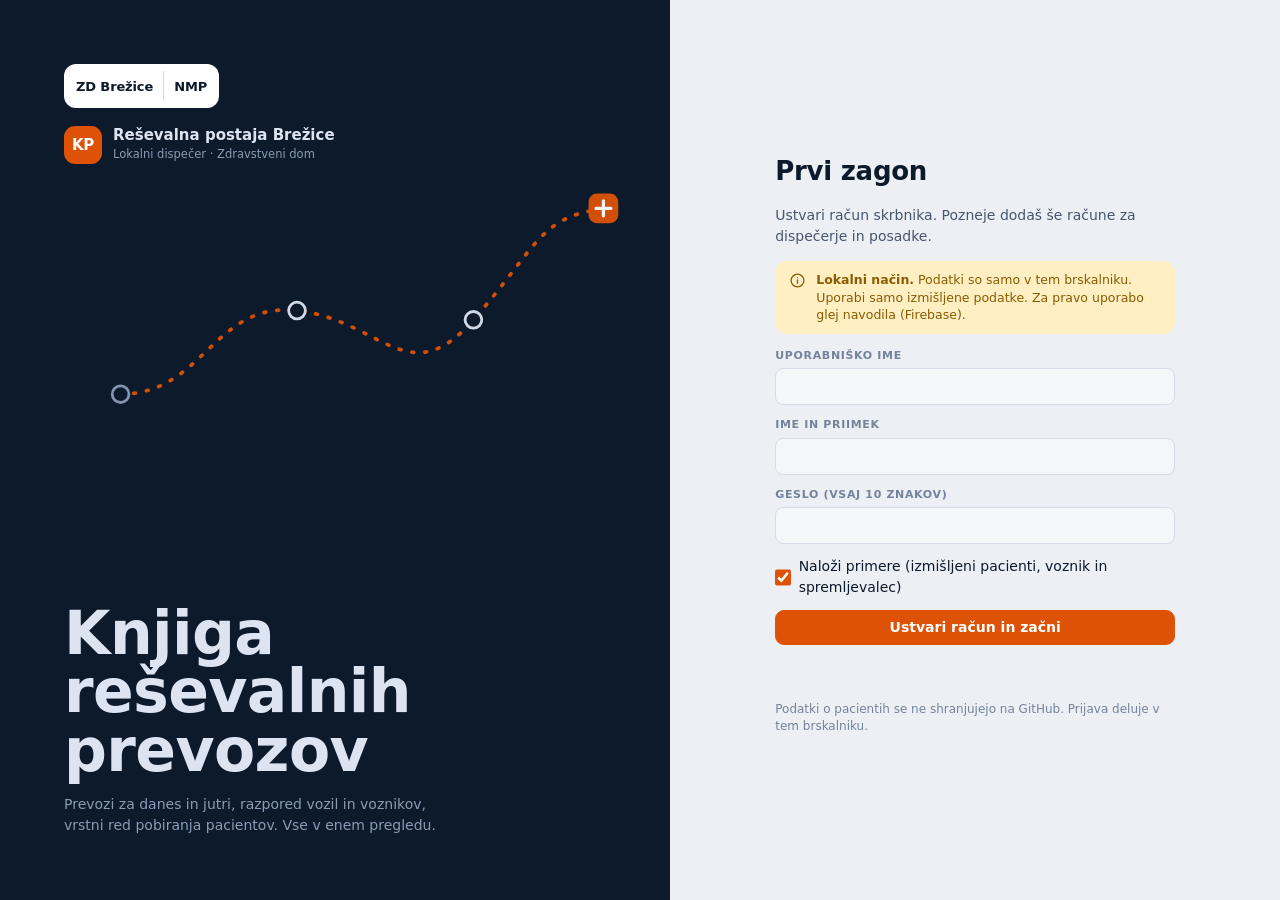
==== commit 6e67df85: "Add files via upload" ====
--- a/index.html
+++ b/index.html
@@ -2,325 +2,31 @@
 <html lang="sl">
 <head>
 <meta charset="utf-8">
+<meta http-equiv="Content-Security-Policy" content="default-src 'none'; script-src 'self' https://www.gstatic.com; style-src 'self' 'unsafe-inline'; img-src 'self' data: blob:; font-src 'self'; connect-src 'self' https://*.googleapis.com https://*.firebaseio.com wss://*.firebaseio.com; manifest-src 'self'; worker-src 'self'; base-uri 'none'; form-action 'self'; object-src 'none'">
+<meta name="referrer" content="no-referrer">
 <meta name="viewport" content="width=device-width, initial-scale=1, viewport-fit=cover">
 <meta name="robots" content="noindex, nofollow">
 <meta name="color-scheme" content="light dark">
-<style>:root{color-scheme:light;padding-top:env(safe-area-inset-top,0px);padding-bottom:env(safe-area-inset-bottom,0px)}</style>
-<link rel="icon" href="data:image/svg+xml,%3Csvg xmlns=%27http://www.w3.org/2000/svg%27 viewBox=%270 0 32 32%27%3E%3Crect width=%2732%27 height=%2732%27 rx=%278%27 fill=%27%23DD5207%27/%3E%3Cpath d=%27M16 8v16M8 16h16%27 stroke=%27white%27 stroke-width=%273.5%27 stroke-linecap=%27round%27/%3E%3C/svg%3E">
+<meta name="theme-color" content="#0D1A2C">
+<meta name="apple-mobile-web-app-capable" content="yes">
+<meta name="mobile-web-app-capable" content="yes">
+<meta name="apple-mobile-web-app-title" content="Prevozi">
+<meta name="apple-mobile-web-app-status-bar-style" content="black-translucent">
 <title>Knjiga reševalnih prevozov</title>
-<meta name="claude:viewport-fit-sides" content="cover">
-<link rel="preconnect" href="https://fonts.googleapis.com">
-<link rel="preconnect" href="https://fonts.gstatic.com" crossorigin>
-<link rel="stylesheet" href="https://fonts.googleapis.com/css2?family=Bricolage+Grotesque:opsz,wght@12..96,500;12..96,700;12..96,800&family=IBM+Plex+Mono:wght@400;500;600&family=IBM+Plex+Sans:wght@400;500;600&display=swap">
-<style>
-/* Layout concept: control room. A floating left rail (Knjiga, Dispečer, Posebnosti, Nastavitve) beside one wide work surface; a bottom tab bar on phones.
-   Colour: cool blue-grey paper, navy ink, one signal orange for primary actions and "danes"; green/amber/red are reserved for state.
-   Type: Bricolage Grotesque for headings and date numerals, IBM Plex Sans for the interface, IBM Plex Mono for times, kilometres and ride numbers. */
-:root{
-  --bg:#ECEFF4; --surface:#FFFFFF; --surface-2:#F4F6FA; --surface-3:#E7EBF2;
-  --ink:#0D1A2C; --ink-2:#47566E; --ink-3:#74839B; --line:#D6DCE7; --line-2:#C5CDDB;
-  --accent:#DD5207; --accent-ink:#FFFFFF; --accent-soft:#FCE6D9; --accent-line:#F1B896;
-  --ok:#17794F; --ok-soft:#DCF2E7; --warn:#8A5B00; --warn-soft:#FFEFC2; --bad:#B7222A; --bad-soft:#FADFE0;
-  --info:#2250B8; --info-soft:#E0E9FC;
-  --m-sede:#2250B8; --m-leze:#7B3BBF; --m-utila:#0A7581;
-  --rail:#0D1A2C; --rail-ink:#DCE4F2; --rail-dim:#8C9BB5; --rail-line:#22324B;
-  --font-display:'Bricolage Grotesque','Segoe UI',system-ui,sans-serif;
-  --font-body:'IBM Plex Sans','Segoe UI',system-ui,-apple-system,sans-serif;
-  --font-mono:'IBM Plex Mono',ui-monospace,SFMono-Regular,Menlo,Consolas,monospace;
-  --shadow:0 1px 2px rgba(13,26,44,.06),0 6px 20px rgba(13,26,44,.06);
-}
-@media (prefers-color-scheme: dark){
-  :root:not([data-theme="light"]){
-    --bg:#0A111E; --surface:#111B2D; --surface-2:#16223A; --surface-3:#1D2B47;
-    --ink:#E8EDF6; --ink-2:#A3B1C9; --ink-3:#7585A1; --line:#25344F; --line-2:#33456A;
-    --accent:#FF8240; --accent-ink:#1A0D03; --accent-soft:#3A2314; --accent-line:#7A4524;
-    --ok:#4CC790; --ok-soft:#12352A; --warn:#F0BE56; --warn-soft:#3A2D0E; --bad:#FF7F86; --bad-soft:#3E1A1E;
-    --info:#7FA4FF; --info-soft:#17284F;
-    --m-sede:#7FA4FF; --m-leze:#C09BFF; --m-utila:#52D0DB;
-    --rail:#070C16; --rail-ink:#DCE4F2; --rail-dim:#7585A1; --rail-line:#1B2740;
-    --shadow:0 1px 2px rgba(0,0,0,.4),0 8px 24px rgba(0,0,0,.35);
-    color-scheme:dark;
-  }
-}
-:root[data-theme="dark"]{
-  --bg:#0A111E; --surface:#111B2D; --surface-2:#16223A; --surface-3:#1D2B47;
-  --ink:#E8EDF6; --ink-2:#A3B1C9; --ink-3:#7585A1; --line:#25344F; --line-2:#33456A;
-  --accent:#FF8240; --accent-ink:#1A0D03; --accent-soft:#3A2314; --accent-line:#7A4524;
-  --ok:#4CC790; --ok-soft:#12352A; --warn:#F0BE56; --warn-soft:#3A2D0E; --bad:#FF7F86; --bad-soft:#3E1A1E;
-  --info:#7FA4FF; --info-soft:#17284F;
-  --m-sede:#7FA4FF; --m-leze:#C09BFF; --m-utila:#52D0DB;
-  --rail:#070C16; --rail-ink:#DCE4F2; --rail-dim:#7585A1; --rail-line:#1B2740;
-  --shadow:0 1px 2px rgba(0,0,0,.4),0 8px 24px rgba(0,0,0,.35);
-  color-scheme:dark;
-}
-*{box-sizing:border-box}
-[hidden]{display:none!important}
-body{background:var(--bg);color:var(--ink);font:14px/1.5 var(--font-body);margin:0}
-h1,h2,h3,h4{font-family:var(--font-display);margin:0;text-wrap:balance;letter-spacing:-.01em}
-button,input,select,textarea{font:inherit;color:inherit}
-button{cursor:pointer}
-a{color:var(--info)}
-.mono,.tnum{font-family:var(--font-mono);font-variant-numeric:tabular-nums}
-.muted{color:var(--ink-2)} .dim{color:var(--ink-3)}
-.sr{position:absolute;width:1px;height:1px;overflow:hidden;clip:rect(0 0 0 0);white-space:nowrap}
-:focus-visible{outline:2px solid var(--accent);outline-offset:2px;border-radius:6px}
-
-/* ---------- Shell ---------- */
-.shell{display:grid;grid-template-columns:236px minmax(0,1fr);gap:20px;align-items:start;
-  padding-block:16px;padding-left:max(16px,env(safe-area-inset-left,0px));padding-right:max(16px,env(safe-area-inset-right,0px));max-width:1640px;margin:0 auto}
-.rail{position:sticky;top:16px;background:var(--rail);color:var(--rail-ink);border-radius:18px;padding:18px 14px;display:flex;flex-direction:column;gap:18px;min-height:calc(100dvh - 32px - env(safe-area-inset-top,0px) - env(safe-area-inset-bottom,0px))}
-.brand{display:flex;gap:11px;align-items:center;padding:2px 6px}
-.brand-mark{width:38px;height:38px;border-radius:11px;background:var(--accent);color:var(--accent-ink);display:grid;place-items:center;font:800 15px var(--font-display);letter-spacing:-.02em;flex:none}
-.brand b{display:block;font:700 15px/1.15 var(--font-display)}
-.brand span{display:block;font-size:11.5px;color:var(--rail-dim);margin-top:2px}
-.nav{display:flex;flex-direction:column;gap:3px}
-.nav button{display:flex;align-items:center;gap:11px;border:0;background:transparent;color:var(--rail-dim);padding:10px 12px;border-radius:10px;text-align:left;font-weight:500}
-.nav button svg{width:19px;height:19px;flex:none}
-.nav button:hover{background:var(--rail-line);color:var(--rail-ink)}
-.nav button[aria-current="page"]{background:var(--rail-line);color:#fff}
-.nav button[aria-current="page"] svg{color:var(--accent)}
-.nav .count{margin-left:auto;font:500 11px var(--font-mono);background:var(--accent);color:var(--accent-ink);border-radius:99px;padding:1px 7px}
-.rail-foot{margin-top:auto;display:flex;flex-direction:column;gap:10px;border-top:1px solid var(--rail-line);padding-top:14px}
-.userbox{display:flex;align-items:center;gap:10px;padding:0 6px}
-.avatar{width:32px;height:32px;border-radius:50%;background:var(--rail-line);display:grid;place-items:center;font:600 12px var(--font-body);color:var(--rail-ink);flex:none}
-.userbox div{min-width:0;line-height:1.25} .userbox b{display:block;font-size:13px;overflow:hidden;text-overflow:ellipsis;white-space:nowrap} .userbox span{font-size:11.5px;color:var(--rail-dim)}
-.rail-btns{display:flex;gap:6px}
-.rail-btns button{flex:1;border:1px solid var(--rail-line);background:transparent;color:var(--rail-ink);border-radius:9px;padding:7px 8px;font-size:12.5px}
-.rail-btns button:hover{background:var(--rail-line)}
-.work{min-width:0;display:flex;flex-direction:column;gap:18px}
-.top{display:flex;align-items:flex-end;justify-content:space-between;gap:14px;flex-wrap:wrap}
-.top h1{font-size:clamp(24px,3.2vw,34px);font-weight:800;line-height:1.05}
-.top .sub{color:var(--ink-2);margin-top:4px}
-.top-actions{display:flex;gap:8px;align-items:center;flex-wrap:wrap}
-.savepill{font:500 12px var(--font-mono);color:var(--ink-3);display:flex;align-items:center;gap:6px}
-.savepill i{width:7px;height:7px;border-radius:50%;background:var(--ok);display:inline-block}
-.savepill.busy i{background:var(--warn)}
-.tabbar{display:none}
-
-/* ---------- Controls ---------- */
-.btn{display:inline-flex;align-items:center;justify-content:center;gap:7px;border:1px solid var(--line-2);background:var(--surface);color:var(--ink);border-radius:9px;padding:8px 13px;font-weight:500;line-height:1.2;white-space:nowrap}
-.btn:hover{border-color:var(--ink-3);background:var(--surface-2)}
-.btn.primary{background:var(--accent);border-color:var(--accent);color:var(--accent-ink);font-weight:600}
-.btn.primary:hover{filter:brightness(1.07)}
-.btn.sm{padding:5px 10px;font-size:12.5px;border-radius:8px}
-.btn.danger{color:var(--bad);border-color:color-mix(in srgb,var(--bad) 35%,var(--line))}
-.btn.ghost{border-color:transparent;background:transparent}
-.btn svg{width:16px;height:16px}
-.btn[disabled]{opacity:.5;cursor:not-allowed}
-.icon-btn{border:0;background:transparent;color:var(--ink-3);width:28px;height:28px;border-radius:8px;display:grid;place-items:center;padding:0}
-.icon-btn:hover{background:var(--surface-3);color:var(--ink)}
-.icon-btn svg{width:16px;height:16px}
-.field{display:flex;flex-direction:column;gap:4px;min-width:0}
-.field>label,.lbl{font-size:11px;font-weight:600;letter-spacing:.06em;text-transform:uppercase;color:var(--ink-3)}
-input[type=text],input[type=search],input[type=time],input[type=tel],input[type=password],input[type=number],input[type=date],input:not([type]),select,textarea{
-  width:100%;min-width:0;background:var(--surface-2);border:1px solid var(--line);border-radius:8px;padding:7px 10px;color:var(--ink);transition:border-color .12s,background .12s}
-input:hover,select:hover,textarea:hover{border-color:var(--line-2)}
-input:focus,select:focus,textarea:focus{outline:none;border-color:var(--accent);background:var(--surface);box-shadow:0 0 0 3px var(--accent-soft)}
-input.warnfield{border-color:var(--warn);background:var(--warn-soft)}
-input[type=checkbox]{width:17px;height:17px;accent-color:var(--accent);margin:0}
-textarea{resize:vertical;min-height:70px}
-.seg{display:flex;background:var(--surface-3);border-radius:9px;padding:3px;gap:2px}
-.seg button{flex:1;white-space:nowrap;border:0;background:transparent;border-radius:7px;padding:6px 8px;font-size:12.5px;font-weight:500;color:var(--ink-2)}
-.seg button[aria-pressed="true"]{background:var(--surface);color:var(--ink);box-shadow:0 1px 2px rgba(13,26,44,.15)}
-.seg button[aria-pressed="true"][data-mode="sede"]{color:var(--m-sede)}
-.seg button[aria-pressed="true"][data-mode="leze"]{color:var(--m-leze)}
-.seg button[aria-pressed="true"][data-mode="utila"]{color:var(--m-utila)}
-.seg.inline{display:inline-flex}
-.chip{display:inline-flex;align-items:center;gap:5px;border-radius:99px;padding:2px 9px;font-size:12px;font-weight:500;background:var(--surface-3);color:var(--ink-2);border:1px solid transparent;white-space:nowrap}
-.chip.accent{background:var(--accent-soft);color:var(--accent);border-color:var(--accent-line)}
-.chip.ok{background:var(--ok-soft);color:var(--ok)} .chip.warn{background:var(--warn-soft);color:var(--warn)} .chip.bad{background:var(--bad-soft);color:var(--bad)} .chip.info{background:var(--info-soft);color:var(--info)}
-.chip.mono{font-family:var(--font-mono);font-size:11.5px}
-.chip.toggle{cursor:pointer;background:var(--surface);border-color:var(--line-2);padding:5px 11px;font-size:13px}
-.chip.toggle[aria-pressed="true"]{background:var(--ink);color:var(--bg);border-color:var(--ink)}
-.card{background:var(--surface);border:1px solid var(--line);border-radius:14px;box-shadow:var(--shadow)}
-.card-pad{padding:16px}
-.card h3{font-size:16px;font-weight:700}
-.card-head{display:flex;align-items:center;justify-content:space-between;gap:10px;margin-bottom:12px;flex-wrap:wrap}
-.banner{display:flex;gap:10px;align-items:flex-start;border-radius:12px;padding:10px 14px;background:var(--info-soft);color:var(--info);font-size:13px;line-height:1.4}
-.banner.warn{background:var(--warn-soft);color:var(--warn)} .banner.bad{background:var(--bad-soft);color:var(--bad)} .banner.ok{background:var(--ok-soft);color:var(--ok)}
-.banner b{font-weight:600}
-.banner svg{width:17px;height:17px;flex:none;margin-top:1px}
-.row{display:flex;gap:10px;align-items:center;flex-wrap:wrap}
-.grow{flex:1;min-width:0}
-.hint{font-size:12px;color:var(--ink-3)}
-.empty-state{border:1.5px dashed var(--line-2);border-radius:14px;padding:26px;text-align:center;color:var(--ink-2)}
-
-/* ---------- Auth ---------- */
-.auth{min-height:100dvh;display:grid;grid-template-columns:minmax(0,1.1fr) minmax(0,1fr);background:var(--bg)}
-.auth-art{background:var(--rail);color:var(--rail-ink);padding:clamp(28px,5vw,64px);padding-left:max(clamp(28px,5vw,64px),env(safe-area-inset-left,0px));display:flex;flex-direction:column;justify-content:space-between;gap:30px;position:relative;overflow:hidden}
-.auth-art h1{font-size:clamp(34px,5vw,60px);font-weight:800;line-height:.98;max-width:11ch}
-.auth-art p{color:var(--rail-dim);max-width:44ch;margin:14px 0 0}
-.auth-art svg.route{position:absolute;right:clamp(16px,4vw,48px);top:clamp(110px,18vh,190px);width:min(520px,86%);opacity:.95;pointer-events:none}
-.auth-art .brand{padding:0}
-.auth-form{display:flex;align-items:center;justify-content:center;padding:28px;padding-right:max(28px,env(safe-area-inset-right,0px))}
-.auth-card{width:min(400px,100%);display:flex;flex-direction:column;gap:14px}
-.auth-card h2{font-size:26px;font-weight:800}
-.auth-card form{display:flex;flex-direction:column;gap:12px}
-.auth-err{color:var(--bad);font-size:13px;min-height:18px}
-.legalnote{font-size:12px;color:var(--ink-3);line-height:1.45}
-
-/* ---------- Month book ---------- */
-.monthbar{display:flex;align-items:center;gap:10px;flex-wrap:wrap}
-.monthbar h2{font-size:22px;font-weight:800;min-width:9ch}
-.stats{display:flex;gap:8px;flex-wrap:wrap}
-.stat{background:var(--surface);border:1px solid var(--line);border-radius:12px;padding:8px 14px;min-width:112px}
-.stat b{display:block;font:600 20px var(--font-mono);font-variant-numeric:tabular-nums;line-height:1.2}
-.stat span{font-size:11.5px;color:var(--ink-2)}
-.days{display:grid;grid-template-columns:repeat(auto-fill,minmax(290px,1fr));gap:12px}
-.day{background:var(--surface);border:1px solid var(--line);border-radius:14px;overflow:hidden;display:flex;flex-direction:column}
-.day.today{border-color:var(--accent);box-shadow:0 0 0 2px var(--accent-soft)}
-.day.wk .day-head{background:var(--surface-2)}
-.day.past{opacity:.82}
-.day-head{display:flex;align-items:center;gap:12px;width:100%;border:0;background:transparent;text-align:left;padding:12px 14px;border-bottom:1px solid var(--line)}
-.day-head:hover{background:var(--surface-2)}
-.dnum{font:800 34px/1 var(--font-display);letter-spacing:-.03em;min-width:1.7ch}
-.today .dnum{color:var(--accent)}
-.dtxt{min-width:0;flex:1}
-.dname{display:block;font-weight:600;text-transform:capitalize}
-.dmeta{display:flex;gap:5px;flex-wrap:wrap;margin-top:4px}
-.dcount{font:500 12px var(--font-mono);color:var(--ink-2);text-align:right;white-space:nowrap}
-.dcount b{display:block;font-size:16px;color:var(--ink)}
-.crew{padding:10px 14px 14px;display:flex;flex-direction:column;gap:6px}
-.crew h4{font:600 11px var(--font-body);letter-spacing:.07em;text-transform:uppercase;color:var(--ink-3)}
-.crew-row{display:grid;grid-template-columns:92px minmax(0,1fr);gap:8px;align-items:center}
-.crew-row label{font-weight:600;font-size:13px;overflow:hidden;text-overflow:ellipsis;white-space:nowrap}
-.crew-row input{padding:5px 8px;font-size:13px}
-.crew-row input.auto{border-style:dashed}
-
-/* ---------- Day book ---------- */
-.daybar{display:flex;gap:12px;align-items:center;flex-wrap:wrap;justify-content:space-between}
-.toolbar{display:flex;gap:8px;align-items:center;flex-wrap:wrap}
-.toolbar input[type=search]{width:200px}
-.boxes{display:grid;grid-template-columns:repeat(auto-fill,minmax(330px,1fr));gap:12px}
-.box{background:var(--surface);border:1px solid var(--line);border-radius:14px;padding:12px;display:flex;flex-direction:column;gap:9px}
-.box.empty{background:var(--surface-2);border-style:dashed}
-.box.empty .nr{background:var(--surface-3);color:var(--ink-3)}
-.box.done{border-color:color-mix(in srgb,var(--ok) 45%,var(--line))}
-.box.done .bgrid{opacity:.72}
-.bhead{display:flex;align-items:center;gap:6px 8px;min-height:28px;flex-wrap:wrap}
-.nr{font:600 13px var(--font-mono);background:var(--ink);color:var(--bg);border-radius:7px;min-width:30px;height:26px;display:grid;place-items:center;padding:0 6px}
-.bhead .sp{flex:1;min-width:0}
-.bgrid{display:grid;grid-template-columns:minmax(0,1fr) 128px;gap:8px}
-.bgrid .full{grid-column:1/-1}
-.bgrid input[type=time]{font-family:var(--font-mono)}
-.donerow{display:flex;align-items:center;gap:10px;flex-wrap:wrap;border-top:1px solid var(--line);padding-top:9px}
-.donerow label.check{display:flex;align-items:center;gap:8px;font-weight:600;cursor:pointer}
-.donerow .whodid{flex:1;min-width:150px;display:none}
-.box.done .whodid{display:block}
-.assign{white-space:nowrap;font:500 11.5px var(--font-mono);color:var(--info);background:var(--info-soft);border-radius:99px;padding:2px 9px}
-.assign.late{color:var(--bad);background:var(--bad-soft)}
-.warnlist{margin:0;padding-left:18px;display:flex;flex-direction:column;gap:3px}
-.warnlist li::marker{color:var(--warn)}
-details.warnbox{background:var(--warn-soft);color:var(--warn);border-radius:12px;padding:10px 14px}
-details.warnbox summary{cursor:pointer;font-weight:600}
-
-/* ---------- Suggestions ---------- */
-#suggest{position:fixed;z-index:50;background:var(--surface);border:1px solid var(--line-2);border-radius:11px;box-shadow:0 12px 32px rgba(13,26,44,.22);padding:4px;max-height:300px;overflow:auto;min-width:240px}
-#suggest button{display:flex;flex-direction:column;align-items:flex-start;gap:0;width:100%;text-align:left;border:0;background:transparent;border-radius:8px;padding:7px 10px}
-#suggest button b{font-weight:600} #suggest button span{font-size:11.5px;color:var(--ink-3)}
-#suggest button[aria-selected="true"],#suggest button:hover{background:var(--accent-soft)}
-#suggest mark{background:transparent;color:var(--accent);font-weight:700}
-
-/* ---------- Dispatcher ---------- */
-.dispatch{display:grid;grid-template-columns:minmax(300px,380px) minmax(0,1fr);gap:16px;align-items:start}
-.stack{display:flex;flex-direction:column;gap:16px;min-width:0}
-.duty-item{display:grid;grid-template-columns:minmax(0,1fr) auto;gap:6px 8px;padding:10px;border:1px solid var(--line);border-radius:11px;background:var(--surface-2)}
-.duty-item .dn{font-weight:600;min-width:0;overflow:hidden;text-overflow:ellipsis}
-.duty-item .dsel{grid-column:1/-1;display:grid;grid-template-columns:repeat(2,minmax(0,1fr));gap:6px}
-.duty-item select,.duty-item input{padding:5px 8px;font-size:12.5px}
-.veh-item{display:flex;align-items:center;gap:10px;padding:9px 10px;border:1px solid var(--line);border-radius:11px}
-.veh-item.off{opacity:.6;background:var(--surface-2)}
-.veh-item label{display:flex;align-items:center;gap:10px;flex:1;min-width:0;cursor:pointer}
-.veh-item .vn{font-weight:600}
-.caps{display:flex;gap:4px;flex-wrap:wrap}
-.tablewrap{overflow-x:auto;border:1px solid var(--line);border-radius:12px}
-table{border-collapse:collapse;width:100%;font-size:13.5px}
-th{font-size:11px;letter-spacing:.07em;text-transform:uppercase;color:var(--ink-3);text-align:left;font-weight:600;background:var(--surface-2);padding:9px 12px;white-space:nowrap}
-td{padding:10px 12px;border-top:1px solid var(--line);vertical-align:top}
-td.nums{font-family:var(--font-mono);font-variant-numeric:tabular-nums}
-.numchips{display:flex;gap:4px;flex-wrap:wrap}
-.numchips .chip{font-family:var(--font-mono)}
-.crewcard{padding:0;overflow:hidden}
-.crewcard>header{display:flex;gap:12px;align-items:center;justify-content:space-between;flex-wrap:wrap;padding:13px 16px;background:var(--surface-2);border-bottom:1px solid var(--line)}
-.crewcard h3{font-size:18px}
-.crewcard .meta{display:flex;gap:6px;flex-wrap:wrap}
-.trip{padding:12px 16px;border-top:1px solid var(--line)}
-.trip:first-of-type{border-top:0}
-.trip-head{display:flex;gap:8px;align-items:center;flex-wrap:wrap;margin-bottom:8px}
-.stops{list-style:none;margin:0;padding:0;display:flex;flex-direction:column}
-.stop{display:grid;grid-template-columns:54px 22px minmax(0,1fr) auto;gap:8px;align-items:start;padding:5px 0}
-.stop time{font:600 13.5px var(--font-mono);padding-top:1px}
-.dot{width:12px;height:12px;border-radius:50%;margin:5px auto 0;border:2.5px solid var(--ink);background:var(--surface);position:relative}
-.dot.do{background:var(--ink)}
-.dot.base{border-color:var(--ink-3);background:var(--ink-3);width:9px;height:9px;margin-top:6px}
-.stop .who{font-weight:600}
-.stop .addr{font-size:12.5px;color:var(--ink-2)}
-.stop .leg{font-size:11.5px;color:var(--ink-3);font-family:var(--font-mono)}
-.legline{display:grid;grid-template-columns:54px 22px minmax(0,1fr);gap:8px;font:500 11.5px var(--font-mono);color:var(--ink-3)}
-.legline i{display:block;width:2px;background:var(--line-2);margin:0 auto;min-height:16px}
-.pin select{padding:3px 6px;font-size:12px;width:auto}
-.timeline-note{font-size:12.5px;color:var(--ink-2)}
-
-/* ---------- Notices, settings ---------- */
-.two{display:grid;grid-template-columns:minmax(280px,380px) minmax(0,1fr);gap:16px;align-items:start}
-.formgrid{display:grid;grid-template-columns:repeat(2,minmax(0,1fr));gap:10px}
-.formgrid .full{grid-column:1/-1}
-.notice{display:grid;grid-template-columns:auto minmax(0,1fr) auto;gap:12px;align-items:center;padding:12px 14px;border:1px solid var(--line);border-radius:12px;background:var(--surface)}
-.notice.closed{opacity:.55}
-.tabs{display:flex;gap:4px;flex-wrap:wrap;border-bottom:1px solid var(--line);padding-bottom:0}
-.tabs button{border:0;background:transparent;padding:9px 13px;border-bottom:2px solid transparent;color:var(--ink-2);font-weight:500;margin-bottom:-1px}
-.tabs button[aria-selected="true"]{color:var(--ink);border-bottom-color:var(--accent);font-weight:600}
-.edtable input,.edtable select{padding:5px 8px;font-size:13px}
-.edtable td{padding:6px 8px;vertical-align:middle}
-.edtable input[type=number]{width:70px}
-.edtable input[type=time]{width:110px}
-.edtable td.coord input{width:92px}
-.scrollbox{max-height:520px;overflow:auto;border:1px solid var(--line);border-radius:12px}
-.scrollbox table th{position:sticky;top:0;z-index:1}
-.kv{display:grid;grid-template-columns:minmax(0,1fr) 120px;gap:8px 12px;align-items:center}
-.kv label{font-size:13px}
-
-/* ---------- Toast ---------- */
-#toast{position:fixed;left:50%;transform:translateX(-50%);bottom:calc(24px + env(safe-area-inset-bottom,0px));z-index:80;display:flex;flex-direction:column;gap:8px;align-items:center;pointer-events:none}
-#toast div{background:var(--ink);color:var(--bg);padding:9px 16px;border-radius:99px;font-weight:500;box-shadow:0 8px 24px rgba(0,0,0,.3);animation:tin .18s ease-out}
-@keyframes tin{from{opacity:0;transform:translateY(6px)}to{opacity:1;transform:none}}
-@media (prefers-reduced-motion:reduce){#toast div{animation:none}}
-
-/* ---------- Responsive ---------- */
-@media (max-width:1100px){
-  .dispatch,.two{grid-template-columns:minmax(0,1fr)}
-}
-@media (max-width:820px){
-  .shell{grid-template-columns:minmax(0,1fr);gap:14px;padding-bottom:calc(84px + env(safe-area-inset-bottom,0px))}
-  .rail{display:none}
-  .tabbar{display:flex;position:fixed;left:0;right:0;bottom:0;z-index:40;background:var(--rail);padding:6px max(8px,env(safe-area-inset-right,0px)) calc(6px + env(safe-area-inset-bottom,0px)) max(8px,env(safe-area-inset-left,0px));gap:2px}
-  .tabbar button{flex:1;display:flex;flex-direction:column;align-items:center;gap:2px;border:0;background:transparent;color:var(--rail-dim);font-size:11px;padding:6px 2px;border-radius:10px;min-width:0}
-  .tabbar button svg{width:21px;height:21px}
-  .tabbar button[aria-current="page"]{color:#fff;background:var(--rail-line)}
-  .tabbar button[aria-current="page"] svg{color:var(--accent)}
-  .auth{grid-template-columns:minmax(0,1fr)}
-  .auth-art{min-height:230px;padding-block:24px}
-  .auth-art h1{max-width:none;font-size:34px}
-  .auth-art svg.route{opacity:.3;top:70px}
-  .toolbar input[type=search]{width:100%}
-  .boxes{grid-template-columns:minmax(0,1fr)}
-  .days{grid-template-columns:minmax(0,1fr)}
-  .formgrid{grid-template-columns:minmax(0,1fr)}
-  .stop{grid-template-columns:48px 18px minmax(0,1fr)}
-  .stop .pin{grid-column:3}
-}
-@media (max-width:420px){
-  .crew-row{grid-template-columns:78px minmax(0,1fr)}
-  .stat{min-width:calc(50% - 4px);flex:1}
-}
-</style>
+<link rel="manifest" href="manifest.webmanifest">
+<link rel="icon" type="image/png" href="icons/icon-32.png">
+<link rel="apple-touch-icon" href="icons/apple-touch-icon.png">
+<link rel="stylesheet" href="style.css">
 </head>
 <body>
 <div id="auth" class="auth" hidden>
   <section class="auth-art" aria-hidden="false">
-    <div class="brand">
-      <div class="brand-mark">KP</div>
-      <div><b>Reševalna postaja Brežice</b><span>Lokalni dispečer · Zdravstveni dom</span></div>
+    <div class="stack" style="gap:18px">
+      <div class="logobar on-dark" id="authLogos"></div>
+      <div class="brand">
+        <div class="brand-mark">KP</div>
+        <div><b>Reševalna postaja Brežice</b><span>Lokalni dispečer · Zdravstveni dom</span></div>
+      </div>
     </div>
     <div>
       <h1>Knjiga reševalnih prevozov</h1>
@@ -343,6 +49,7 @@
 <div id="app" hidden>
   <div class="shell">
     <aside class="rail" aria-label="Glavna navigacija">
+      <div class="logobar" id="railLogos"></div>
       <div class="brand">
         <div class="brand-mark">KP</div>
         <div><b>Knjiga prevozov</b><span>RP Brežice</span></div>
@@ -357,6 +64,7 @@
       </div>
     </aside>
     <div class="work">
+      <div class="logobar crewlogos" id="crewLogos" hidden></div>
       <header class="top">
         <div><h1 id="pageTitle">Knjiga</h1><div class="sub" id="pageSub"></div></div>
         <div class="top-actions" id="topActions"></div>
@@ -368,1352 +76,12 @@
 </div>
 
 <div id="suggest" role="listbox" hidden></div>
+<div id="modal" hidden></div>
 <div id="toast" aria-live="polite"></div>
 <datalist id="staffList"></datalist>
-<script>
-'use strict';
-/* =====================================================================
-   PODATKI: naselja Občine Brežice, ustanove, privzete nastavitve
-   Imena naselij: uradni seznam (gov.si, Upravna enota Brežice).
-   KOORDINATE SO PRIBLIŽNE (ocena na ~1 km). Popravi jih v Nastavitve > Naselja,
-   ali uvozi CSV naslovov (GURS RPE) v Nastavitve > Naslovi.
-   ===================================================================== */
-const SETTLEMENT_RAW =
-'Arnovo selo|45.98|15.54;Artiče|45.94|15.49;Bizeljska vas|46.01|15.70;Bizeljsko|46.02|15.71;Blatno|45.98|15.69;Bojsno|46.03|15.66;Boršt|45.99|15.65;Bračna vas|45.99|15.57;Brezje|45.94|15.57;Brezovica na Bizeljskem|46.03|15.69;'+
-'Brežice|45.90|15.59;Brvi|45.98|15.59;Bukošek|45.99|15.62;Bukovje|45.99|15.63;Bušeča vas|45.88|15.57;Cerina|45.95|15.52;Cerklje ob Krki|45.89|15.50;Cirnik|45.92|15.50;Cundrovec|45.93|15.62;Curnovec|45.95|15.64;'+
-'Čatež ob Savi|45.89|15.62;Čedem|45.99|15.55;Črešnjice pri Cerkljah|45.88|15.48;Dečno selo|45.86|15.58;Dednja vas|45.86|15.55;Dobeno|45.97|15.65;Dobova|45.90|15.66;Dolenja Pirošica|45.97|15.50;Dolenja vas pri Artičah|45.93|15.48;Dolenje Skopice|45.90|15.54;'+
-'Dramlja|45.97|15.53;Drenovec pri Bukovju|45.99|15.62;Dvorce|45.93|15.48;Gabrje|45.94|15.55;Gaj|45.92|15.51;Gazice|45.93|15.57;Globočice|45.91|15.66;Globoko|45.91|15.48;Glogov brod|45.95|15.58;Gorenja Pirošica|45.98|15.49;'+
-'Gorenje Skopice|45.91|15.53;Gornji Lenart|45.88|15.58;Gregovce|45.96|15.62;Hrastje|45.92|15.51;Izvir|45.90|15.68;Jereslavec|45.95|15.60;Jesenice|45.86|15.64;Kamence|45.95|15.55;Kapele|45.97|15.61;Koritno|45.97|15.68;'+
-'Kraška vas|45.88|15.54;Križe|45.94|15.65;Krška vas|45.88|15.48;Laze|45.99|15.59;Loče|45.99|15.58;Mala Dolina|45.89|15.54;Mali Cirnik|45.92|15.51;Mali Obrež|45.92|15.62;Mali Vrh|45.92|15.53;Mihalovec|45.87|15.62;'+
-'Mostec|45.91|15.61;Mrzlava vas|45.88|15.49;Nova vas ob Sotli|46.03|15.75;Nova vas pri Mokricah|45.84|15.63;Obrežje|45.86|15.71;Oklukova gora|45.98|15.47;Orešje na Bizeljskem|46.03|15.68;Pavlova vas|46.02|15.69;Pečice|45.94|15.63;Perišče|45.96|15.58;'+
-'Piršenbreg|45.92|15.57;Pišece|46.00|15.46;Podgorje|45.94|15.51;Podgračeno|45.99|15.51;Podvinje|45.95|15.66;Ponikve|45.98|15.64;Poštena vas|45.88|15.67;Prilipe|45.90|15.69;Račja vas|45.88|15.60;Rajec|45.99|15.47;'+
-'Rakovec|45.88|15.68;Ribnica|45.95|15.71;Rigonce|45.97|15.58;Sela|45.90|15.63;Silovec|45.98|15.67;Slogonsko|45.90|15.47;Slovenska vas|45.87|15.69;Sobenja vas|45.99|15.68;Spodnja Pohanca|45.91|15.55;Sromlje|45.97|15.52;'+
-'Stankovo|45.99|15.69;Stara vas - Bizeljsko|46.00|15.72;Stojanski vrh|45.98|15.70;Trebež|45.88|15.64;Velika Dolina|45.89|15.53;Velike Malence|45.90|15.55;Veliki Obrež|45.91|15.63;Vinji vrh|45.96|15.57;Vitna vas|45.94|15.61;Volčje|45.96|15.55;'+
-'Vrhje|45.94|15.55;Vrhovska vas|45.98|15.53;Zasap|45.91|15.66;Zgornja Pohanca|45.92|15.54;Zgornji Obrež|45.92|15.64;Žejno|45.87|15.65;Župeča vas|45.92|15.69;Župelevec|45.87|15.56';
 
-const SETTLEMENTS = SETTLEMENT_RAW.split(';').map(s => { const p = s.split('|'); return { n: p[0], lat: +p[1], lon: +p[2] }; });
-
-/* Delni seznam ulic v mestu Brežice. Dopolni z uvozom CSV ali pa se naslovi naučijo sami. */
-const BREZICE_STREETS = ['Cesta prvih borcev','Trg izgnancev','Cesta bratov Milavcev','Černelčeva cesta','Cesta svobode','Bizeljska cesta','Prešernova ulica','Aškerčeva ulica','Levstikova ulica','Gubčeva ulica'];
-
-/* Ustanove (cilji prevozov). Koordinate približne. */
-const POIS = [
-  { n:'SB Brežice', al:['sb brezice','bolnisnica brezice','splosna bolnisnica brezice','sb brez'], lat:45.903, lon:15.590, sub:'Splošna bolnišnica Brežice', home:true },
-  { n:'SB Brežice – dializa', al:['dializa','dializni center','sb brezice dializa'], lat:45.903, lon:15.590, sub:'Dializni center', home:true },
-  { n:'ZD Brežice', al:['zd brezice','zdravstveni dom brezice','rp brezice','resevalna postaja'], lat:45.905, lon:15.589, sub:'Zdravstveni dom Brežice', home:true },
-  { n:'ZD Krško', al:['zd krsko','zdravstveni dom krsko'], lat:45.959, lon:15.492, sub:'Zdravstveni dom Krško' },
-  { n:'SB Novo mesto', al:['sb novo mesto','bolnisnica novo mesto','sb nm'], lat:45.803, lon:15.170, sub:'Splošna bolnišnica Novo mesto' },
-  { n:'SB Celje', al:['sb celje','bolnisnica celje'], lat:46.237, lon:15.265, sub:'Splošna bolnišnica Celje' },
-  { n:'UKC Ljubljana', al:['ukc ljubljana','ukc lj','ukcl','klinicni center','kc ljubljana'], lat:46.054, lon:14.525, sub:'Univerzitetni klinični center' },
-  { n:'Onkološki inštitut Ljubljana', al:['onkoloski institut','oi ljubljana','onkologija'], lat:46.064, lon:14.521, sub:'Zaloška cesta, Ljubljana' },
-  { n:'URI Soča Ljubljana', al:['uri soca','soca','rehabilitacija'], lat:46.062, lon:14.513, sub:'Linhartova, Ljubljana' },
-  { n:'UKC Maribor', al:['ukc maribor','kc maribor'], lat:46.560, lon:15.635, sub:'Univerzitetni klinični center Maribor' },
-  { n:'Klinika Golnik', al:['golnik','bolnisnica golnik'], lat:46.349, lon:14.338, sub:'Univerzitetna klinika Golnik' },
-  { n:'KBC Zagreb', al:['zagreb','kbc zagreb'], lat:45.820, lon:15.990, sub:'Hrvaška' }
-];
-const BASE_POI = POIS.find(p => p.n === 'ZD Brežice');
-
-const DIA_GROUPS = ['D1','D2','SaD4','D3'];
-const DOW_LONG = ['nedelja','ponedeljek','torek','sreda','četrtek','petek','sobota'];
-const DOW_SHORT = ['ned','pon','tor','sre','čet','pet','sob'];
-const MONTHS = ['januar','februar','marec','april','maj','junij','julij','avgust','september','oktober','november','december'];
-const MODES = { sede:'Sede', leze:'Leže', utila:'Utila' };
-
-function defaultState(){
-  return {
-    v:1,
-    settings:{
-      speed:45, speedHw:85, road:1.3, pickMin:4, dropMin:3, buffer:15, window:60, detour:25, maxRide:120,
-      shift:'06:00', idleMin:30, slots:35, waitTol:10,
-      dia:{
-        D1:{ start:'06:30', end:'10:30', days:[1,3,5] },
-        D2:{ start:'11:00', end:'15:00', days:[1,3,5] },
-        SaD4:{ start:'15:30', end:'19:30', days:[1,3,5] },
-        D3:{ start:'06:30', end:'10:30', days:[2,4,6] }
-      }
-    },
-    vehicles:[
-      { id:'v04', name:'Avto 04', tip:'sanitetno', ns:'redna', sede:3, leze:1, utila:0, skupaj:4, aktiv:true },
-      { id:'v13', name:'Avto 13', tip:'sanitetno', ns:'redna', sede:3, leze:1, utila:0, skupaj:4, aktiv:true },
-      { id:'c1', name:'C1 rdeči', tip:'sanitetno', ns:'oboje', sede:2, leze:0, utila:0, skupaj:2, aktiv:true },
-      { id:'ost', name:'OSTALO', tip:'ostalo', ns:'oboje', sede:0, leze:0, utila:0, skupaj:0, aktiv:true }
-    ],
-    staff:[], duty:{}, vehOff:{}, rides:{}, crewBook:{}, notices:[], dayNote:{}, diaPatients:[], addrBook:[], coordOv:{}, extraSlots:{}
-  };
-}
-/* =====================================================================
-   JEDRO: pomočniki, datumi, shramba, uporabniki, geokodiranje, predlogi naslovov
-   ===================================================================== */
-const $ = (s, r=document) => r.querySelector(s);
-const $$ = (s, r=document) => Array.from(r.querySelectorAll(s));
-const esc = s => String(s ?? '').replace(/[&<>"']/g, c => ({'&':'&amp;','<':'&lt;','>':'&gt;','"':'&quot;',"'":'&#39;'}[c]));
-const uid = () => Math.random().toString(36).slice(2, 9) + Date.now().toString(36).slice(-3);
-const norm = s => String(s || '').normalize('NFD').replace(/[̀-ͯ]/g, '').replace(/đ/g,'d').toLowerCase().trim();
-const clone = o => JSON.parse(JSON.stringify(o));
-const pad = n => String(n).padStart(2, '0');
-
-/* ---------- Datumi ---------- */
-const ymd = d => `${d.getFullYear()}-${pad(d.getMonth()+1)}-${pad(d.getDate())}`;
-const parseYmd = s => { const [y,m,d] = s.split('-').map(Number); return new Date(y, m-1, d); };
-const addDays = (s, n) => { const d = parseYmd(s); d.setDate(d.getDate()+n); return ymd(d); };
-const todayStr = () => ymd(new Date());
-const dow = s => parseYmd(s).getDay();
-const dowName = s => DOW_LONG[dow(s)];
-const fmtLong = s => { const d = parseYmd(s); return `${DOW_LONG[d.getDay()]}, ${d.getDate()}. ${MONTHS[d.getMonth()]} ${d.getFullYear()}`; };
-const fmtShort = s => { const d = parseYmd(s); return `${DOW_SHORT[d.getDay()]} ${d.getDate()}. ${d.getMonth()+1}.`; };
-const daysInMonth = (y, m) => new Date(y, m+1, 0).getDate();
-
-function easter(y){
-  const a=y%19,b=Math.floor(y/100),c=y%100,d=Math.floor(b/4),e=b%4,f=Math.floor((b+8)/25),g=Math.floor((b-f+1)/3),
-        h=(19*a+b-d-g+15)%30,i=Math.floor(c/4),k=c%4,l=(32+2*e+2*i-h-k)%7,m=Math.floor((a+11*h+22*l)/451),
-        mo=Math.floor((h+l-7*m+114)/31),da=((h+l-7*m+114)%31)+1;
-  return new Date(y, mo-1, da);
-}
-const HOLI_FIXED = {'01-01':'novo leto','01-02':'novo leto','02-08':'Prešernov dan','04-27':'dan upora proti okupatorju','05-01':'praznik dela','05-02':'praznik dela','06-25':'dan državnosti','08-15':'Marijino vnebovzetje','10-31':'dan reformacije','11-01':'dan spomina na mrtve','12-25':'božič','12-26':'dan samostojnosti in enotnosti'};
-function holiday(s){
-  const d = parseYmd(s), key = `${pad(d.getMonth()+1)}-${pad(d.getDate())}`;
-  if (HOLI_FIXED[key]) return HOLI_FIXED[key];
-  const e = easter(d.getFullYear()); const em = new Date(e); em.setDate(e.getDate()+1);
-  if (ymd(em) === s) return 'velikonočni ponedeljek';
-  return '';
-}
-/* Vikend in prazniki: pripravljenost (2 zaposlena) */
-const isStandby = s => { const w = dow(s); return w === 0 || w === 6 || !!holiday(s); };
-const diaGroupsFor = (s, S) => DIA_GROUPS.filter(g => (S.settings.dia[g].days || []).includes(dow(s)));
-
-/* ---------- Čas ---------- */
-const toMin = t => { if (!t || !/^\d{1,2}:\d{2}$/.test(t)) return null; const [h,m] = t.split(':').map(Number); return h*60+m; };
-const fmtT = m => { if (m == null || !isFinite(m)) return '–'; m = Math.round(m); const neg = m < 0; m = Math.abs(m) % 1440; return (neg?'-':'') + pad(Math.floor(m/60)) + ':' + pad(m%60); };
-const fmtDur = m => { m = Math.round(m); return m >= 60 ? `${Math.floor(m/60)} h ${pad(m%60)} min` : `${m} min`; };
-
-/* ---------- Shramba (try/catch: brskalnik lahko shranjevanje blokira) ---------- */
-const memStore = {};
-const store = {
-  get(k){ try { const v = localStorage.getItem(k); return v === null ? (memStore[k] ?? null) : v; } catch(e){ return memStore[k] ?? null; } },
-  set(k, v){ memStore[k] = v; try { localStorage.setItem(k, v); } catch(e){} },
-  del(k){ delete memStore[k]; try { localStorage.removeItem(k); } catch(e){} }
-};
-const sess = {
-  get(k){ try { return sessionStorage.getItem(k); } catch(e){ return memStore['s.'+k] ?? null; } },
-  set(k, v){ memStore['s.'+k] = v; try { sessionStorage.setItem(k, v); } catch(e){} },
-  del(k){ delete memStore['s.'+k]; try { sessionStorage.removeItem(k); } catch(e){} }
-};
-
-let S = null;       // stanje aplikacije
-let USERS = [];     // uporabniki
-let ME = null;      // prijavljen uporabnik
-let rev = 0;        // števec sprememb (za razveljavitev predpomnilnika razporeda)
-let saveTimer = null;
-
-function mergeDefaults(target, def){
-  for (const k of Object.keys(def)){
-    if (target[k] === undefined) target[k] = clone(def[k]);
-    else if (def[k] && typeof def[k] === 'object' && !Array.isArray(def[k]) && typeof target[k] === 'object') mergeDefaults(target[k], def[k]);
-  }
-  return target;
-}
-function loadState(){
-  let s = null;
-  try { s = JSON.parse(store.get('kp.state') || 'null'); } catch(e){ s = null; }
-  S = mergeDefaults(s || defaultState(), defaultState());
-  try { USERS = JSON.parse(store.get('kp.users') || '[]'); } catch(e){ USERS = []; }
-  loadAddr();
-}
-function setSaving(busy){
-  const el = $('#savepill'); if (!el) return;
-  el.classList.toggle('busy', busy);
-  el.lastChild.textContent = busy ? ' Shranjujem …' : ' Shranjeno';
-}
-function save(){
-  rev++; PLAN_CACHE.clear();
-  setSaving(true);
-  clearTimeout(saveTimer);
-  saveTimer = setTimeout(() => { store.set('kp.state', JSON.stringify(S)); setSaving(false); }, 250);
-}
-function saveUsers(){ store.set('kp.users', JSON.stringify(USERS)); }
-function toast(msg){
-  const t = $('#toast'); if (!t) return;
-  const d = document.createElement('div'); d.textContent = msg; t.appendChild(d);
-  setTimeout(() => d.remove(), 2600);
-}
-async function copyText(text, ok='Kopirano'){
-  try { await navigator.clipboard.writeText(text); toast(ok); }
-  catch(e){
-    const ta = document.createElement('textarea'); ta.value = text; ta.style.position='fixed'; ta.style.opacity='0'; document.body.appendChild(ta); ta.select();
-    try { document.execCommand('copy'); toast(ok); } catch(e2){ toast('Kopiranje ni uspelo. Označi besedilo ročno.'); }
-    ta.remove();
-  }
-}
-
-/* ---------- Uporabniki in prijava (lokalno, PBKDF2) ---------- */
-const b64e = u8 => btoa(String.fromCharCode(...u8));
-const b64d = s => Uint8Array.from(atob(s), c => c.charCodeAt(0));
-async function hashPw(pw, saltB64, iter=150000){
-  if (!(window.crypto && crypto.subtle)) throw new Error('nosubtle');
-  const key = await crypto.subtle.importKey('raw', new TextEncoder().encode(pw), 'PBKDF2', false, ['deriveBits']);
-  const bits = await crypto.subtle.deriveBits({ name:'PBKDF2', salt:b64d(saltB64), iterations:iter, hash:'SHA-256' }, key, 256);
-  return b64e(new Uint8Array(bits));
-}
-async function makeUser(username, name, role, pw){
-  const salt = b64e(crypto.getRandomValues(new Uint8Array(16)));
-  return { id:uid(), username:username.trim(), name:name.trim() || username.trim(), role, salt, iter:150000, hash: await hashPw(pw, salt, 150000) };
-}
-const isAdmin = () => ME && ME.role === 'skrbnik';
-let lastActivity = Date.now();
-['click','keydown','input','touchstart'].forEach(ev => document.addEventListener(ev, () => { lastActivity = Date.now(); }, { passive:true }));
-setInterval(() => { if (ME && Date.now() - lastActivity > (S.settings.idleMin || 30) * 60000) logout('Odjava zaradi nedejavnosti.'); }, 30000);
-
-/* ---------- Geokodiranje (naselja, ustanove, uvoženi naslovi) ---------- */
-let ADDR = { list:[], map:new Map() };   // uvoženi naslovi: {t, n, lat, lon}
-function loadAddr(){
-  let raw = []; try { raw = JSON.parse(store.get('kp.addr') || '[]'); } catch(e){ raw = []; }
-  ADDR.list = raw.map(r => ({ t:r[0], n:norm(r[0]), lat:r[1], lon:r[2] }));
-  ADDR.map = new Map(ADDR.list.map(a => [a.n, a]));
-}
-const SET_IDX = SETTLEMENTS.map(s => ({ ...s, nn:norm(s.n), re:new RegExp('(^|[^a-z0-9])' + norm(s.n).replace(/[.*+?^${}()|[\]\\]/g,'\\$&') + '(?![a-z0-9])') }))
-                           .sort((a,b) => b.nn.length - a.nn.length);
-const BASE_POINT = { lat:BASE_POI.lat, lon:BASE_POI.lon };
-function settlementPoint(s){ const o = S.coordOv[s.n]; return o ? { lat:o[0], lon:o[1] } : { lat:s.lat, lon:s.lon }; }
-
-function geo(text){
-  const t = norm(text);
-  if (!t) return { kind:'prazno', key:'', lat:BASE_POINT.lat, lon:BASE_POINT.lon, label:'' };
-  // 1) ustanove
-  for (const p of POIS){
-    const names = [norm(p.n), ...p.al];
-    if (names.some(a => t === a || t.startsWith(a + ' ') || t.startsWith(a + ',') || (a.length > 7 && t.includes(a))))
-      return { kind:'poi', poi:p, key:'poi:'+p.n, lat:p.lat, lon:p.lon, label:p.n };
-  }
-  // 2) uvoženi naslovi (natančni)
-  const ex = ADDR.map.get(t) || ADDR.map.get(t.replace(/,\s*/g, ' ').replace(/\s+/g,' '));
-  if (ex) return { kind:'addr', key:'a:'+ex.n, lat:ex.lat, lon:ex.lon, label:ex.t, naselje:'' };
-  // 3) naselje: zadnja omemba v besedilu, najdaljše ime
-  let best = null;
-  for (const s of SET_IDX){
-    const m = s.re.exec(t); if (!m) continue;
-    const pos = m.index + m[1].length;
-    if (!best || pos > best.pos || (pos === best.pos && s.nn.length > best.s.nn.length)) best = { s, pos };
-  }
-  if (best){ const pt = settlementPoint(best.s); return { kind:'naselje', key:'n:'+best.s.n, lat:pt.lat, lon:pt.lon, label:best.s.n, naselje:best.s.n }; }
-  // 4) brez ujemanja: center Brežic
-  return { kind:'neznano', key:'?:'+t, lat:BASE_POINT.lat, lon:BASE_POINT.lon, label:text.trim() };
-}
-
-/* ---------- Predlogi naslovov ---------- */
-const hl = (label, q) => {
-  if (!q) return esc(label);
-  const i = norm(label).indexOf(q); if (i < 0) return esc(label);
-  return esc(label.slice(0,i)) + '<mark>' + esc(label.slice(i, i+q.length)) + '</mark>' + esc(label.slice(i+q.length));
-};
-function suggestions(kind, raw){
-  const q = norm(raw);
-  const m = q.match(/^(.*?)(?:\s+(\d+\s?[a-z]?))?$/);
-  const base = (m && m[1] ? m[1] : q).trim(), num = m && m[2] ? raw.trim().match(/(\d+\s?[a-zA-Z]?)\s*$/)[1].replace(/\s/g,'') : '';
-  const out = [];
-  const seen = new Set();
-  const push = (label, sub, ins, score) => { if (seen.has(label)) return; seen.add(label); out.push({ label, sub, ins, score }); };
-  const scoreOf = s => { const n = norm(s); if (!base) return 3; if (n.startsWith(base)) return 0; if (n.split(/[\s,-]+/).some(w => w.startsWith(base))) return 1; if (n.includes(base)) return 2; return 9; };
-  if (!q){
-    if (kind === 'to') POIS.slice(0,7).forEach(p => push(p.n, p.sub, p.n, 0));
-    else { POIS.filter(p => p.home).forEach(p => push(p.n, 'ustanova v Brežicah', p.n, 0)); S.addrBook.slice(-4).reverse().forEach(a => push(a.t, 'zadnji naslovi', a.t, 1)); }
-    return out.slice(0, 8);
-  }
-  POIS.forEach(p => { const sc = Math.min(scoreOf(p.n), ...p.al.map(scoreOf)); if (sc < 9) push(p.n, p.sub, p.n, sc - (kind==='to'?0.5:0)); });
-  S.addrBook.forEach(a => { const sc = scoreOf(a.t); if (sc < 9) push(a.t, 'že vpisan naslov', a.t, sc - 0.2); });
-  if (ADDR.list.length){
-    let c = 0;
-    const toks = base.split(/\s+/).filter(Boolean);
-    for (const a of ADDR.list){ if (toks.every(w => a.n.includes(w)) && (!num || a.n.includes(num.toLowerCase()))){ push(a.t, 'naslov (uvoz)', a.t, scoreOf(a.t)); if (++c >= 8) break; } }
-  }
-  BREZICE_STREETS.forEach(st => { const sc = scoreOf(st); if (sc < 9){ const full = num ? `${st} ${num}, Brežice` : null; if (full) push(full, 'ulica v Brežicah', full, sc); else push(st + ' …', 'ulica v Brežicah · dodaj hišno št.', st + ' ', sc + .1); } });
-  SETTLEMENTS.forEach(s => { const sc = scoreOf(s.n); if (sc < 9){ const full = num ? `${s.n} ${num}` : s.n; push(full, 'naselje · Občina Brežice', full, sc + .3); } });
-  out.sort((a,b) => a.score - b.score || a.label.length - b.label.length);
-  return out.slice(0, 8);
-}
-let sg = { el:null, items:[], idx:-1, input:null, kind:'from' };
-function sgRender(){
-  const box = $('#suggest');
-  if (!sg.input || !sg.items.length){ box.hidden = true; return; }
-  const q = norm(sg.input.value);
-  box.innerHTML = sg.items.map((it,i) => `<button type="button" role="option" data-i="${i}" aria-selected="${i===sg.idx}"><b>${hl(it.label, q)}</b><span>${esc(it.sub)}</span></button>`).join('');
-  const r = sg.input.getBoundingClientRect();
-  box.hidden = false;
-  box.style.left = Math.max(8, Math.min(r.left, window.innerWidth - 260)) + 'px';
-  box.style.width = Math.max(r.width, 260) + 'px';
-  const below = window.innerHeight - r.bottom;
-  if (below < 220 && r.top > below){ box.style.top = 'auto'; box.style.bottom = (window.innerHeight - r.top + 4) + 'px'; }
-  else { box.style.bottom = 'auto'; box.style.top = (r.bottom + 4) + 'px'; }
-}
-function sgOpen(input){
-  sg.input = input; sg.kind = input.dataset.suggest; sg.items = suggestions(sg.kind, input.value); sg.idx = -1; sgRender();
-}
-function sgClose(){ sg.input = null; $('#suggest').hidden = true; }
-function sgPick(i){
-  const it = sg.items[i]; if (!it || !sg.input) return;
-  const inp = sg.input; inp.value = it.ins;
-  inp.dispatchEvent(new Event('input', { bubbles:true })); inp.dispatchEvent(new Event('change', { bubbles:true }));
-  if (/\s$/.test(it.ins)) { inp.focus(); sgOpen(inp); } else sgClose();
-}
-/* Naslov, ki ga je dispečer vpisal, se shrani in je naslednjič med predlogi */
-function learnAddress(text){
-  const t = text.trim(); if (t.length < 4) return;
-  const g = geo(t); if (g.kind === 'poi' || g.kind === 'neznano' || g.kind === 'prazno') return;
-  if (S.addrBook.some(a => norm(a.t) === norm(t))) return;
-  if (g.kind === 'naselje' && norm(t) === norm(g.label)) return;
-  S.addrBook.push({ t, s:g.naselje || '' }); if (S.addrBook.length > 3000) S.addrBook.shift();
-}
-/* =====================================================================
-   RAZPORED: dnevne knjige, dializa, parjenje voznikov in vozil, združevanje in vrstni red prevozov
-   Čas vožnje je OCENA: zračna razdalja × faktor ceste; prvih 10 km po lokalnih cestah, preostanek po hitrejših.
-   ===================================================================== */
-const PLAN_CACHE = new Map();
-
-/* ---------- Knjiga: polja ---------- */
-const blankRide = () => ({ id:uid(), name:'', time:'', from:'', to:'', phone:'', mode:'sede', dia:'', diaKey:'', done:false, doneBy:'', doneAt:'', pin:'', demo:false });
-const isFilled = r => !!((r.name||'').trim() || (r.from||'').trim() || (r.to||'').trim());
-function ensureDay(date){
-  let a = S.rides[date]; if (!a) a = S.rides[date] = [];
-  while (a.length < S.settings.slots) a.push(blankRide());
-  return a;
-}
-function addSlots(date, n){ const a = ensureDay(date); for (let i = 0; i < n; i++) a.push(blankRide()); save(); }
-function filledRides(date){ return ensureDay(date).map((r,i) => ({ r, nr:i+1 })).filter(x => isFilled(x.r)); }
-function rideById(date, id){ const a = ensureDay(date); const i = a.findIndex(r => r.id === id); return i < 0 ? null : { r:a[i], nr:i+1 }; }
-function rideDir(r){
-  const f = geo(r.from), t = geo(r.to);
-  if (f.kind === 'poi' && t.kind !== 'poi' && t.kind !== 'prazno') return 'from';
-  return 'to';
-}
-
-/* ---------- Dializa ---------- */
-function loadDialysis(date){
-  const groups = diaGroupsFor(date, S); if (!groups.length) return 0;
-  const a = ensureDay(date); let added = 0;
-  const place = obj => {
-    let i = a.findIndex(r => !isFilled(r));
-    if (i < 0){ a.push(blankRide()); i = a.length - 1; }
-    Object.assign(a[i], obj); added++;
-  };
-  for (const p of S.diaPatients){
-    if (!groups.includes(p.group)) continue;
-    const g = S.settings.dia[p.group];
-    const k1 = p.id + ':tja', k2 = p.id + ':nazaj';
-    if (!a.some(r => r.diaKey === k1)) place({ name:p.name, time:g.start, from:p.from, to:'SB Brežice – dializa', phone:p.phone, mode:p.mode, dia:p.group, diaKey:k1, demo:!!p.demo, id:uid(), done:false, doneBy:'' });
-    if (!a.some(r => r.diaKey === k2)) place({ name:p.name, time:g.end, from:'SB Brežice – dializa', to:p.from, phone:p.phone, mode:p.mode, dia:p.group, diaKey:k2, demo:!!p.demo, id:uid(), done:false, doneBy:'' });
-  }
-  if (added) save();
-  return added;
-}
-
-/* ---------- Vozila, posebnosti ---------- */
-function vehBlocked(date, vid){
-  return S.notices.find(n => n.vehicleId === vid && !n.closed && (n.tip === 'okvara' || n.tip === 'servis') && n.from <= date && (!n.to || n.to >= date)) || null;
-}
-const vehOff = (date, vid) => (S.vehOff[date] || []).includes(vid);
-function availableVehicles(date){
-  return S.vehicles.filter(v => v.aktiv && v.tip !== 'ostalo' && !vehOff(date, v.id) && !vehBlocked(date, v.id));
-}
-const vehById = id => S.vehicles.find(v => v.id === id);
-const capText = v => `${v.sede} sede · ${v.leze} leže · ${v.utila} utila · skupaj ${v.skupaj}`;
-const fits = (counts, v) => counts.sede <= v.sede && counts.leze <= v.leze && counts.utila <= v.utila && (counts.sede + counts.leze + counts.utila) <= v.skupaj;
-const countModes = rides => { const c = { sede:0, leze:0, utila:0 }; rides.forEach(r => { c[r.mode] = (c[r.mode] || 0) + 1; }); return c; };
-
-/* ---------- Parjenje: kateri zaposleni vozi katero vozilo ---------- */
-function pairCrews(date){
-  const duty = S.duty[date] || [];
-  const veh = availableVehicles(date);
-  const used = new Set(), crews = [];
-  const drivers = duty.filter(d => d.role !== 'spremljevalec');
-  const escorts = duty.filter(d => d.role === 'spremljevalec');
-  const take = (d, v) => { used.add(v.id); crews.push({ id:v.id, vehicle:v, driver:d, escorts:[], team:d.team, shift: toMin(d.from) ?? toMin(S.settings.shift) ?? 360 }); };
-  drivers.forEach(d => { if (d.vehicleId){ const v = veh.find(x => x.id === d.vehicleId && !used.has(x.id)); if (v) take(d, v); } });
-  const rest = drivers.filter(d => !crews.some(c => c.driver === d));
-  const pickFor = d => {
-    const free = veh.filter(v => !used.has(v.id));
-    const want = d.team === 'NN' ? ['NN','oboje'] : ['redna','oboje'];
-    return free.find(v => want.includes(v.ns)) || free[0] || null;
-  };
-  [...rest.filter(d => d.team === 'NN'), ...rest.filter(d => d.team !== 'NN')].forEach(d => { const v = pickFor(d); if (v) take(d, v); });
-  const unpaired = rest.filter(d => !crews.some(c => c.driver === d));
-  const order = veh.map(v => v.id);
-  crews.sort((a,b) => order.indexOf(a.id) - order.indexOf(b.id));
-  const looseEsc = [];
-  escorts.forEach((e, i) => { const c = crews[i % Math.max(crews.length,1)]; if (c && i < crews.length + 99 && crews.length) c.escorts.push(e); else looseEsc.push(e); });
-  return { crews, unpaired, looseEsc };
-}
-
-/* ---------- Geometrija ---------- */
-function hav(a, b){
-  const R = 6371, r = x => x * Math.PI / 180, dLa = r(b.lat - a.lat), dLo = r(b.lon - a.lon);
-  const h = Math.sin(dLa/2)**2 + Math.cos(r(a.lat)) * Math.cos(r(b.lat)) * Math.sin(dLo/2)**2;
-  return 2 * R * Math.asin(Math.sqrt(h));
-}
-function makeLeg(cfg){
-  const memo = new Map();
-  return (a, b) => {
-    const k = a.key + '>' + b.key;
-    let v = memo.get(k);
-    if (!v){
-      const km = Math.max(hav(a, b) * cfg.road, a.key === b.key ? 1.2 : 0.8);
-      /* prvih 10 km po lokalnih cestah, preostanek po hitrejših (magistralnih) cestah */
-      const near = Math.min(km, 10), far = Math.max(0, km - 10);
-      v = { km, min: near / cfg.speed * 60 + far / (cfg.speedHw || cfg.speed) * 60 + 1 };
-      memo.set(k, v);
-    }
-    return v;
-  };
-}
-function permute(arr, cb){
-  const n = arr.length, c = new Array(n).fill(0), a = arr.slice();
-  cb(a.slice());
-  let i = 0;
-  while (i < n){
-    if (c[i] < i){ const j = i % 2 === 0 ? 0 : c[i]; [a[j], a[i]] = [a[i], a[j]]; cb(a.slice()); c[i]++; i = 0; }
-    else { c[i] = 0; i++; }
-  }
-}
-
-/* ---------- Ocena poti ene vožnje ---------- */
-function evalTo(order, dest, cfg, leg){
-  let t = 0, km = 0, prev = null; const stops = [], ride = {};
-  for (const r of order){
-    if (prev){ const l = leg(prev, r.from); t += l.min; km += l.km; }
-    stops.push({ type:'pu', off:t, pt:r.from, rideId:r.id });
-    t += cfg.pickMin; ride[r.id] = t; prev = r.from;
-  }
-  const l = leg(prev, dest); t += l.min; km += l.km;
-  const arr = t;
-  stops.push({ type:'do', off:t, pt:dest, rideIds:order.map(r => r.id) });
-  t += cfg.dropMin * order.length;
-  let maxRide = 0; const rideMin = {};
-  order.forEach(r => { rideMin[r.id] = arr - ride[r.id]; if (rideMin[r.id] > maxRide) maxRide = rideMin[r.id]; });
-  return { order, stops, arr, dur:t, km, maxRide, rideMin, score:t + (maxRide > cfg.maxRide ? 1000 : 0) };
-}
-function evalFrom(order, origin, cfg, leg){
-  const n = order.length; let t = cfg.pickMin * n, km = 0, prev = origin; const boarded = t;
-  const stops = [{ type:'pu', off:0, pt:origin, rideIds:order.map(r => r.id) }]; let maxRide = 0; const rideMin = {};
-  for (const r of order){
-    const l = leg(prev, r.to); t += l.min; km += l.km;
-    stops.push({ type:'do', off:t, pt:r.to, rideId:r.id });
-    rideMin[r.id] = t - boarded; if (rideMin[r.id] > maxRide) maxRide = rideMin[r.id];
-    t += cfg.dropMin; prev = r.to;
-  }
-  return { order, stops, arr:0, dur:t, km, maxRide, rideMin, score:t + (maxRide > cfg.maxRide ? 1000 : 0) };
-}
-const evalTrip = (kind, order, anchor, cfg, leg) => kind === 'from' ? evalFrom(order, anchor, cfg, leg) : evalTo(order, anchor, cfg, leg);
-function bestInsert(kind, order, r, anchor, cfg, leg){
-  let best = null;
-  for (let i = 0; i <= order.length; i++){
-    const o = order.slice(0, i).concat([r], order.slice(i));
-    const ev = evalTrip(kind, o, anchor, cfg, leg);
-    if (!best || ev.score < best.score) best = ev;
-  }
-  return best;
-}
-function bestExact(kind, rides, anchor, cfg, leg){
-  if (rides.length > 7 || rides.length < 2) return evalTrip(kind, rides, anchor, cfg, leg);
-  let best = null;
-  permute(rides, p => { const ev = evalTrip(kind, p, anchor, cfg, leg); if (!best || ev.score < best.score) best = ev; });
-  return best;
-}
-
-/* ---------- Glavni izračun ---------- */
-function computePlan(date){
-  const ck = date + '#' + rev;
-  if (PLAN_CACHE.has(ck)) return PLAN_CACHE.get(ck);
-  const cfg = S.settings, leg = makeLeg(cfg);
-  const plan = { date, crews:[], unassigned:[], warnings:[], assign:{}, totals:{ rides:0, km:0, min:0, late:0, vehicles:0 }, pairing:null, standby:isStandby(date), pending:[] };
-
-  // 1) vožnje, ki jih je treba opraviti
-  const rides = [];
-  ensureDay(date).forEach((r, i) => {
-    if (!isFilled(r) || r.done) return;
-    const f = geo(r.from), t = geo(r.to);
-    rides.push({ id:r.id, nr:i+1, name:(r.name || '').trim() || '(brez imena)', mode:r.mode || 'sede', phone:r.phone || '', time:toMin(r.time), timeTxt:r.time || '',
-      from:f, to:t, fromTxt:r.from || '', toTxt:r.to || '', kind:rideDir(r), pin:r.pin || '' });
-    if (f.kind === 'prazno' || t.kind === 'prazno') plan.warnings.push({ level:'warn', nr:i+1, text:`Prevoz ${i+1}: manjka naslov (${f.kind === 'prazno' ? 'od' : 'do'}). Razdalja je ocenjena iz centra Brežic.` });
-  });
-  plan.totals.rides = rides.length;
-  plan.pending = rides;
-
-  // 2) posadke
-  const pr = pairCrews(date); plan.pairing = pr;
-  const crews = pr.crews.map(c => ({ ...c, free:c.shift, pos:BASE_POINT_G(), trips:[], km:0, busy:0 }));
-  pr.unpaired.forEach(d => plan.warnings.push({ level:'warn', text:`${d.name} je na delu, a ni prostega vozila.` }));
-  pr.looseEsc.forEach(d => plan.warnings.push({ level:'info', text:`${d.name} (spremljevalec) nima voznika.` }));
-  if (!crews.length && rides.length) plan.warnings.push({ level:'bad', text:'Ni nobene posadke z vozilom. Dodaj zaposlene in razpoložljiva vozila.' });
-  if (plan.standby && crews.length > 1) plan.warnings.push({ level:'info', text:'Vikend/praznik: običajno sta v pripravljenosti 2 zaposlena (ena posadka).' });
-
-  // 3) združevanje v vožnje
-  const maxCaps = crews.length ? crews.map(c => c.vehicle) : availableVehicles(date);
-  const capable = counts => maxCaps.some(v => fits(counts, v));
-  const timed = rides.filter(r => r.time != null).sort((a,b) => a.time - b.time);
-  const untimed = rides.filter(r => r.time == null);
-  let trips = [];
-  const refOf = t => { const ts = t.rides.map(r => r.time).filter(x => x != null); if (!ts.length) return null; return t.kind === 'from' ? Math.max(...ts) : Math.min(...ts); };
-  for (const r of [...timed, ...untimed]){
-    const anchor = r.kind === 'from' ? r.from : r.to;
-    const single = evalTrip(r.kind, [r], anchor, cfg, leg);
-    let best = null;
-    for (const t of trips){
-      if (t.kind !== r.kind || t.anchor.key !== anchor.key || t.pin !== r.pin) continue;
-      const ref = refOf(t);
-      if (ref != null && r.time != null && Math.abs(ref - r.time) > cfg.window) continue;
-      if (anchor.kind === 'neznano' && anchor.key !== t.anchor.key) continue;
-      if (!capable(countModes([...t.rides, r]))) continue;
-      const ev = bestInsert(r.kind, t.ev.order, r, anchor, cfg, leg);
-      if (ev.maxRide > cfg.maxRide) continue;
-      const extra = ev.dur - t.ev.dur;
-      if (extra > cfg.detour) continue;
-      if (!best || extra < best.extra) best = { t, ev, extra };
-    }
-    if (best){ best.t.rides.push(r); best.t.ev = best.ev; }
-    else trips.push({ id:uid(), kind:r.kind, anchor, rides:[r], ev:single, pin:r.pin });
-  }
-  trips.forEach(t => { t.ev = bestExact(t.kind, t.ev.order, t.anchor, cfg, leg); });
-
-  // 4) ključni časi vožnje
-  const prep = t => {
-    t.ref = refOf(t);
-    t.counts = countModes(t.rides);
-    t.first = t.kind === 'from' ? t.anchor : t.ev.order[0].from;
-    t.last = t.kind === 'from' ? t.ev.order[t.ev.order.length-1].to : t.anchor;
-    if (t.kind === 'to'){ t.latest = t.ref == null ? null : t.ref - cfg.buffer - t.ev.arr; t.need = t.latest; }
-    else { t.latest = null; t.need = t.ref; }
-    t.sbReturn = t.kind === 'from' && t.anchor.kind === 'poi' && t.anchor.poi.home;
-  };
-  trips.forEach(prep);
-  const hasNN = crews.some(c => c.team === 'NN');
-
-  // 5) razdelitev vožnj med posadke
-  const queue = trips.slice().sort((a,b) => (a.need ?? 1e6) - (b.need ?? 1e6));
-  const crewFor = pin => crews.filter(c => !pin || c.id === pin);
-  let guard = 0;
-  while (queue.length && guard++ < 600){
-    const t = queue.shift();
-    let cands = crewFor(t.pin).filter(c => fits(t.counts, c.vehicle));
-    if (t.pin && !crews.some(c => c.id === t.pin)){ cands = crews.filter(c => fits(t.counts, c.vehicle)); plan.warnings.push({ level:'info', text:`Pripeto vozilo za prevoz ${t.rides.map(r => r.nr).join(', ')} ni na voljo; izbrano je drugo vozilo.` }); }
-    if (!cands.length){
-      if (t.rides.length > 1){
-        t.rides.forEach(r => { const a = r.kind === 'from' ? r.from : r.to; const nt = { id:uid(), kind:r.kind, anchor:a, rides:[r], ev:evalTrip(r.kind,[r],a,cfg,leg), pin:r.pin }; prep(nt); queue.push(nt); });
-        queue.sort((a,b) => (a.need ?? 1e6) - (b.need ?? 1e6));
-      } else {
-        const r = t.rides[0];
-        const why = !crews.length ? 'ni posadke z vozilom' : `nobeno razpoložljivo vozilo ne sprejme načina prevoza (${MODES[r.mode] || r.mode})`;
-        plan.unassigned.push({ ride:r, reason:why });
-      }
-      continue;
-    }
-    let best = null;
-    for (const c of cands){
-      const d = leg(c.pos, t.first), arrive = c.free + d.min;
-      let start = arrive, late = 0;
-      if (t.kind === 'to' && t.latest != null){ start = Math.max(arrive, t.latest); late = Math.max(0, arrive - t.latest); }
-      else if (t.kind === 'from' && t.ref != null){ start = Math.max(arrive, t.ref); late = Math.max(0, arrive - t.ref - cfg.waitTol); }
-      const idle = start - arrive;
-      let cost = late * 20 + d.min + idle * 0.05 + c.trips.length * 0.5;
-      if (t.sbReturn){ if (c.team === 'NN') cost -= 20; else if (hasNN) cost += 15; }
-      if (!best || cost < best.cost) best = { c, d, arrive, start, late, cost };
-    }
-    const { c, d, start, late } = best;
-    const trip = { id:t.id, kind:t.kind, rides:t.ev.order, ev:t.ev, anchor:t.anchor, start, depart:start - d.min, deadKm:d.km, from:c.pos, late:Math.round(late), counts:t.counts, ref:t.ref, sbReturn:t.sbReturn, pin:t.pin,
-      wait: t.kind === 'from' && t.ref != null ? Math.max(0, Math.round(best.arrive - t.ref)) : 0,
-      latestDepart: t.latest != null ? t.latest - d.min : null, shiftLimited: t.kind === 'to' && t.latest != null && c.trips.length === 0 && late > 0 };
-    trip.end = start + t.ev.dur;
-    c.trips.push(trip); c.free = trip.end; c.pos = t.last; c.km += d.km + t.ev.km; c.busy += d.min + t.ev.dur;
-  }
-
-  // 6) izhod: časi postankov, skupne vrednosti
-  for (const c of crews){
-    c.trips.sort((a,b) => a.start - b.start);
-    const back = leg(c.pos, BASE_POINT_G()); if (c.trips.length) c.km += back.km;
-    c.rideNrs = [];
-    for (const t of c.trips){
-      t.stopsAbs = t.ev.stops.map(s => {
-        const o = { ...s, t: t.start + s.off };
-        if (s.type === 'pu'){ const ids = s.rideIds || [s.rideId]; o.people = ids.map(id => t.rides.find(r => r.id === id)); }
-        else { const ids = s.rideIds || [s.rideId]; o.people = ids.map(id => t.rides.find(r => r.id === id)); }
-        return o;
-      });
-      t.arrive = t.kind === 'to' ? t.start + t.ev.arr : null;
-      t.slack = t.kind === 'to' && t.ref != null ? Math.round(t.ref - t.arrive) : null;
-      t.rides.forEach((r, i) => {
-        c.rideNrs.push(r.nr);
-        const pu = t.stopsAbs.find(s => s.type === 'pu' && (s.rideId === r.id || (s.rideIds && s.rideIds.includes(r.id))));
-        plan.assign[r.id] = { crewId:c.id, veh:c.vehicle.name, t:pu ? pu.t : t.start, order:i+1, trip:t.id, late:t.late, rideMin:Math.round(t.ev.rideMin[r.id] || 0) };
-      });
-      if (t.late > 0){
-        const nrs = t.rides.map(r => r.nr).join(', ');
-        const txt = t.shiftLimited ? `${c.vehicle.name}: za pravočasen prihod (prevoz ${nrs}) bi moral voznik štartati ob ${fmtT(t.latestDepart)}, izmena pa se začne ob ${fmtT(c.shift)}. Nastavi zgodnejši začetek izmene.`
-          : t.kind === 'from' ? `${c.vehicle.name}: pri odvozu ${nrs} bo pacient čakal približno ${t.wait} min.`
-          : `${c.vehicle.name}: prevoz ${nrs} bo zamudil približno ${t.late} min. Dodaj vozilo ali prerazporedi.`;
-        plan.warnings.push({ level:'bad', text:txt });
-      }
-      plan.totals.late += t.late > 0 ? t.rides.length : 0;
-      const tooLong = t.rides.filter(r => (t.ev.rideMin[r.id] || 0) > cfg.maxRide);
-      if (tooLong.length) plan.warnings.push({ level:'warn', text:`${c.vehicle.name}: pot v vozilu presega ${cfg.maxRide} min (prevoz ${tooLong.map(r=>r.nr).join(', ')}).` });
-    }
-    c.rideNrs.sort((a,b) => a - b);
-    c.firstDepart = c.trips.length ? Math.min(...c.trips.map(t => t.depart)) : null;
-    if (c.trips.length && c.firstDepart < c.shift - 1) plan.warnings.push({ level:'warn', text:`${c.vehicle.name}: štart ob ${fmtT(c.firstDepart)} je pred začetkom izmene (${fmtT(c.shift)}).` });
-    plan.totals.km += c.km; plan.totals.min += c.busy; if (c.trips.length) plan.totals.vehicles++;
-  }
-  plan.crews = crews;
-  plan.unassigned.forEach(u => plan.warnings.push({ level:'bad', nr:u.ride.nr, text:`Prevoz ${u.ride.nr} (${u.ride.name}) ni razporejen: ${u.reason}.` }));
-  PLAN_CACHE.set(ck, plan);
-  return plan;
-}
-function BASE_POINT_G(){ return { key:'poi:'+BASE_POI.n, lat:BASE_POINT.lat, lon:BASE_POINT.lon, kind:'poi', label:BASE_POI.n }; }
-
-/* ---------- Knjiga: samodejni vpis posadk v mesečni pregled ---------- */
-const shortName = n => n;
-function crewLabel(c){ return [c.driver.name, ...c.escorts.map(e => e.name + ' (sp.)')].join(', '); }
-function writeBook(date){
-  const duty = S.duty[date] || [];
-  const book = S.crewBook[date] || (S.crewBook[date] = {});
-  const pr = computePlan(date).pairing;
-  const auto = {};
-  pr.crews.forEach(c => { auto[c.id] = crewLabel(c); });
-  const ost = S.vehicles.find(v => v.tip === 'ostalo');
-  if (ost){ const names = [...pr.unpaired.map(d => d.name), ...pr.looseEsc.map(d => d.name)]; if (names.length) auto[ost.id] = names.join(', '); }
-  for (const v of S.vehicles){
-    const cell = book[v.id] || (book[v.id] = { text:'', manual:false });
-    if (cell.manual) continue;
-    cell.text = auto[v.id] || '';
-  }
-  if (!duty.length && !Object.values(book).some(c => c.text || c.manual)) delete S.crewBook[date];
-  store.set('kp.state', JSON.stringify(S));
-}
-
-/* ---------- Opozorila v knjigi ---------- */
-function dayWarnings(date){
-  const out = []; const rides = filledRides(date);
-  const names = {};
-  const avail = availableVehicles(date);
-  rides.forEach(({ r, nr }) => {
-    if (!r.name.trim()) out.push({ nr, text:`Polje ${nr}: manjka ime in priimek.` });
-    if (!r.time) out.push({ nr, text:`Polje ${nr}: manjka ura preiskave.` });
-    if (!r.from.trim() || !r.to.trim()) out.push({ nr, text:`Polje ${nr}: manjka naslov ${!r.from.trim() ? 'od' : 'do'}.` });
-    else { const g = geo(r.from); if (g.kind === 'neznano') out.push({ nr, text:`Polje ${nr}: naslova »${r.from}« ni v Občini Brežice. Razdalja bo ocenjena iz centra Brežic.` }); }
-    if (!r.phone.trim() && !r.done) out.push({ nr, text:`Polje ${nr}: manjka telefonska številka.` });
-    const k = norm(r.name) + '|' + (r.dia ? r.diaKey : r.time) + '|' + rideDir(r);
-    if (r.name.trim()){ (names[k] = names[k] || []).push(nr); }
-    if (avail.length && r.mode === 'leze' && !avail.some(v => v.leze > 0)) out.push({ nr, text:`Polje ${nr}: pacient leže, razpoložljivo vozilo pa nima nosil.` });
-  });
-  Object.values(names).filter(a => a.length > 1).forEach(a => out.push({ nr:a[0], text:`Polja ${a.join(' in ')}: ista oseba z isto uro (morebitni dvojni vpis).` }));
-  return out;
-}
-
-/* ---------- Besedilo razporeda (za kopiranje v Viber/SMS) ---------- */
-function planText(date){
-  const p = computePlan(date);
-  const lines = [`RAZPORED PREVOZOV · ${fmtLong(date)}`];
-  const nd = S.dayNote[date]; if (nd) lines.push(`Opomba dneva: ${nd}`);
-  if (!p.crews.length) lines.push('Ni posadk z vozilom.');
-  p.crews.forEach(c => {
-    lines.push('', `${c.vehicle.name} · ${crewLabel(c)}`);
-    if (!c.trips.length){ lines.push('  (brez prevozov)'); return; }
-    lines.push(`  Štart iz postaje: ${fmtT(c.firstDepart)} · prevozi št. ${c.rideNrs.join(', ')}`);
-    c.trips.forEach(t => {
-      t.stopsAbs.forEach(s => {
-        const who = (s.people || []).filter(Boolean).map(r => r.name).join(', ');
-        const where = s.type === 'do' && t.kind === 'to' ? (t.anchor.label || t.anchor.poi?.n || '') : (s.pt.label || '');
-        const lbl = s.type === 'pu' ? 'pobere' : 'odpelje';
-        lines.push(`  ${fmtT(s.t)} ${lbl}: ${who} (${where})`);
-      });
-    });
-  });
-  if (p.unassigned.length) lines.push('', 'NEZARAZPOREJENO: ' + p.unassigned.map(u => `št. ${u.ride.nr} ${u.ride.name}`).join('; '));
-  return lines.join('\n');
-}
-/* =====================================================================
-   ZASLONI
-   ===================================================================== */
-const UI = { view:'knjiga', month:null, date:null, dDate:null, filter:'vsi', q:'', setTab:'vozila', bookRev:'' };
-const IC = {
-  book:'<svg viewBox="0 0 24 24" fill="none" stroke="currentColor" stroke-width="1.8" stroke-linecap="round" stroke-linejoin="round"><path d="M4 5.5A2.5 2.5 0 0 1 6.5 3H19v16H6.5A2.5 2.5 0 0 0 4 21.5z"/><path d="M4 5.5v16M9 8h6M9 12h6"/></svg>',
-  day:'<svg viewBox="0 0 24 24" fill="none" stroke="currentColor" stroke-width="1.8" stroke-linecap="round" stroke-linejoin="round"><rect x="3.5" y="5" width="17" height="15" rx="2.5"/><path d="M3.5 10h17M8 3v4M16 3v4"/></svg>',
-  route:'<svg viewBox="0 0 24 24" fill="none" stroke="currentColor" stroke-width="1.8" stroke-linecap="round" stroke-linejoin="round"><circle cx="6" cy="18" r="2.5"/><circle cx="18" cy="6" r="2.5"/><path d="M8.5 18H15a3 3 0 0 0 0-6H9a3 3 0 0 1 0-6h6.5"/></svg>',
-  alert:'<svg viewBox="0 0 24 24" fill="none" stroke="currentColor" stroke-width="1.8" stroke-linecap="round" stroke-linejoin="round"><path d="M10.3 3.9 2.4 17.5A2 2 0 0 0 4.1 20.5h15.8a2 2 0 0 0 1.7-3L13.7 3.9a2 2 0 0 0-3.4 0z"/><path d="M12 9.5v4M12 17h.01"/></svg>',
-  gear:'<svg viewBox="0 0 24 24" fill="none" stroke="currentColor" stroke-width="1.8" stroke-linecap="round" stroke-linejoin="round"><circle cx="12" cy="12" r="3"/><path d="M19.4 15a1.7 1.7 0 0 0 .3 1.8l.1.1a2 2 0 1 1-2.8 2.8l-.1-.1a1.7 1.7 0 0 0-1.8-.3 1.7 1.7 0 0 0-1 1.5V21a2 2 0 1 1-4 0v-.1a1.7 1.7 0 0 0-1.1-1.5 1.7 1.7 0 0 0-1.8.3l-.1.1a2 2 0 1 1-2.8-2.8l.1-.1a1.7 1.7 0 0 0 .3-1.8 1.7 1.7 0 0 0-1.5-1H3a2 2 0 1 1 0-4h.1a1.7 1.7 0 0 0 1.5-1.1 1.7 1.7 0 0 0-.3-1.8l-.1-.1a2 2 0 1 1 2.8-2.8l.1.1a1.7 1.7 0 0 0 1.8.3H9a1.7 1.7 0 0 0 1-1.5V3a2 2 0 1 1 4 0v.1a1.7 1.7 0 0 0 1 1.5 1.7 1.7 0 0 0 1.8-.3l.1-.1a2 2 0 1 1 2.8 2.8l-.1.1a1.7 1.7 0 0 0-.3 1.8V9a1.7 1.7 0 0 0 1.5 1H21a2 2 0 1 1 0 4h-.1a1.7 1.7 0 0 0-1.5 1z"/></svg>',
-  left:'<svg viewBox="0 0 24 24" fill="none" stroke="currentColor" stroke-width="2" stroke-linecap="round" stroke-linejoin="round"><path d="m15 18-6-6 6-6"/></svg>',
-  right:'<svg viewBox="0 0 24 24" fill="none" stroke="currentColor" stroke-width="2" stroke-linecap="round" stroke-linejoin="round"><path d="m9 18 6-6-6-6"/></svg>',
-  x:'<svg viewBox="0 0 24 24" fill="none" stroke="currentColor" stroke-width="2" stroke-linecap="round"><path d="M6 6l12 12M18 6 6 18"/></svg>',
-  plus:'<svg viewBox="0 0 24 24" fill="none" stroke="currentColor" stroke-width="2" stroke-linecap="round"><path d="M12 5v14M5 12h14"/></svg>',
-  copy:'<svg viewBox="0 0 24 24" fill="none" stroke="currentColor" stroke-width="1.8" stroke-linecap="round" stroke-linejoin="round"><rect x="9" y="9" width="11" height="11" rx="2"/><path d="M5 15V6a2 2 0 0 1 2-2h8"/></svg>',
-  info:'<svg viewBox="0 0 24 24" fill="none" stroke="currentColor" stroke-width="1.8" stroke-linecap="round"><circle cx="12" cy="12" r="9"/><path d="M12 11v5M12 8h.01"/></svg>',
-  kidney:'<svg viewBox="0 0 24 24" fill="none" stroke="currentColor" stroke-width="1.8" stroke-linecap="round" stroke-linejoin="round"><path d="M12 3C8 3 5 6 5 10s2 5 2 8a3 3 0 0 0 6 0c0-2 4-3 4-8a7 7 0 0 0-5-7z"/></svg>'
-};
-const NAV = [
-  { id:'knjiga', label:'Knjiga', ic:'book' },
-  { id:'dan', label:'Dan', ic:'day' },
-  { id:'dispecer', label:'Dispečer', ic:'route' },
-  { id:'posebnosti', label:'Posebnosti', ic:'alert' },
-  { id:'nastavitve', label:'Nastavitve', ic:'gear' }
-];
-const TITLES = {
-  knjiga:['Knjiga prevozov', 'Mesečni pregled. Pod vsakim dnevom so vozila in zaposleni.'],
-  dan:['Dnevna knjiga', ''],
-  dispecer:['Dispečer', 'Zaposleni in vozila vpišeš ti. Razpored in vrstni red izračuna aplikacija.'],
-  posebnosti:['Posebnosti', 'Okvare vozil, servisi in drugo, kar vpliva na razpored.'],
-  nastavitve:['Nastavitve', 'Vozila, zaposleni, dializa, parametri izračuna, uporabniki in podatki.']
-};
-
-function renderNav(){
-  const bn = NAV.map(n => `<button type="button" data-nav="${n.id}" ${UI.view === n.id ? 'aria-current="page"' : ''}>${IC[n.ic]}<span>${n.label}</span>${n.id==='dispecer' && computePlan(addDays(todayStr(),1)).totals.late ? '<span class="count">!</span>' : ''}</button>`).join('');
-  $('#nav').innerHTML = bn;
-  $('#tabbar').innerHTML = NAV.map(n => `<button type="button" data-nav="${n.id}" ${UI.view === n.id ? 'aria-current="page"' : ''}>${IC[n.ic]}<span>${n.label}</span></button>`).join('');
-}
-function setHeader(){
-  const [t, s] = TITLES[UI.view];
-  $('#pageTitle').textContent = UI.view === 'dan' ? fmtLong(UI.date) : t;
-  let sub = s;
-  if (UI.view === 'dan'){ const h = holiday(UI.date); sub = `${h ? 'Praznik: ' + h + '. ' : ''}${isStandby(UI.date) ? 'Vikend/praznik: pripravljenost.' : 'Delovni dan.'}`; }
-  $('#pageSub').textContent = sub;
-  $('#topActions').innerHTML = `<span class="savepill" id="savepill"><i></i> Shranjeno</span>`;
-}
-const demoBanner = () => hasDemo() ? `<div class="banner"><span>${IC.info}</span><div><b>Prikazani so primeri.</b> Pacienti in zaposleni so izmišljeni. Odstrani jih v Nastavitve → Podatki, ko začneš z resničnimi vpisi.</div></div>` : '';
-const hasDemo = () => Object.values(S.rides).some(a => a.some(r => r.demo)) || S.staff.some(s => s.demo) || S.diaPatients.some(p => p.demo);
-
-/* ---------- Mesečna knjiga ---------- */
-function renderMonth(){
-  const { y, m } = UI.month, n = daysInMonth(y, m), today = todayStr();
-  let tr = 0, td = 0, dd = 0; const cards = [];
-  for (let d = 1; d <= n; d++){
-    const date = `${y}-${pad(m+1)}-${pad(d)}`;
-    const filled = (S.rides[date] || []).filter(isFilled), done = filled.filter(r => r.done).length;
-    tr += filled.length; td += done; if (filled.length) dd++;
-    const hol = holiday(date), wk = isStandby(date), groups = diaGroupsFor(date, S);
-    const book = S.crewBook[date] || {};
-    const rows = S.vehicles.filter(v => v.aktiv).map(v => {
-      const c = book[v.id] || { text:'', manual:false };
-      return `<div class="crew-row"><label title="${esc(v.name)}">${esc(v.name)}</label><input type="text" data-crew="${date}|${v.id}" class="${c.text && !c.manual ? 'auto' : ''}" value="${esc(c.text)}" placeholder="zaposleni" aria-label="${esc(v.name)}, ${fmtShort(date)}"></div>`;
-    }).join('');
-    cards.push(`<article class="day ${date === today ? 'today' : ''} ${wk ? 'wk' : ''} ${date < today ? 'past' : ''}">
-      <button type="button" class="day-head" data-act="openDay" data-date="${date}">
-        <span class="dnum tnum">${pad(d)}</span>
-        <span class="dtxt"><span class="dname">${DOW_LONG[dow(date)]}</span>
-          <span class="dmeta">${date === today ? '<span class="chip accent">danes</span>' : ''}${hol ? `<span class="chip warn" title="${esc(hol)}">praznik</span>` : ''}${wk ? '<span class="chip info">pripravljenost</span>' : ''}${groups.map(g => `<span class="chip mono" title="Dializa">${g}</span>`).join('')}</span></span>
-        <span class="dcount"><b>${filled.length}</b>${filled.length ? `${done}/${filled.length} ✓` : 'prevozov'}</span>
-      </button>
-      <div class="crew"><h4>Službena vozila · zaposleni</h4>${rows}</div></article>`);
-  }
-  $('#view').innerHTML = `
-    ${demoBanner()}
-    <div class="monthbar">
-      <button type="button" class="btn" data-act="monthPrev" aria-label="Prejšnji mesec">${IC.left}</button>
-      <h2>${MONTHS[m]} ${y}</h2>
-      <button type="button" class="btn" data-act="monthNext" aria-label="Naslednji mesec">${IC.right}</button>
-      <button type="button" class="btn" data-act="monthToday">Danes</button>
-      <div class="stats" style="margin-left:auto">
-        <div class="stat"><b>${tr}</b><span>prevozov v mesecu</span></div>
-        <div class="stat"><b>${td}</b><span>opravljenih</span></div>
-        <div class="stat"><b>${dd}</b><span>dni z vpisi</span></div>
-      </div>
-    </div>
-    <div class="days">${cards.join('')}</div>`;
-}
-
-/* ---------- Dnevna knjiga (35 polj) ---------- */
-function modeSeg(mode){
-  return `<div class="seg" role="group" aria-label="Način prevoza">${Object.entries(MODES).map(([k, v]) => `<button type="button" data-mode="${k}" data-act="mode" aria-pressed="${mode === k}">${v}</button>`).join('')}</div>`;
-}
-function boxHTML(date, r, nr, plan){
-  const filled = isFilled(r), dir = filled ? rideDir(r) : '';
-  const a = plan.assign[r.id];
-  const g = r.from.trim() ? geo(r.from) : null;
-  return `<article class="box ${filled ? '' : 'empty'} ${r.done ? 'done' : ''}" data-ride="${r.id}" data-date="${date}" data-nr="${nr}">
-    <div class="bhead"><span class="nr">${nr}</span>
-      <span class="chip ${dir === 'from' ? 'ok' : 'info'}" data-role="dir" ${filled ? '' : 'hidden'}>${dir === 'from' ? 'ODVOZ' : 'TJA'}</span>
-      ${r.dia ? `<span class="chip mono">${esc(r.dia)}</span>` : ''}
-      ${r.demo ? '<span class="chip warn">PRIMER</span>' : ''}
-      <span class="sp"></span>
-      <span class="assign ${a && a.late > 0 ? 'late' : ''}" data-role="assign" ${a ? '' : 'hidden'}>${a ? esc(a.veh) + ' · ' + fmtT(a.t) : ''}</span>
-      <button type="button" class="icon-btn" data-act="clearRide" title="Počisti polje ${nr}" aria-label="Počisti polje ${nr}">${IC.x}</button>
-    </div>
-    <div class="bgrid">
-      <div class="field"><label for="n-${r.id}">Ime in priimek</label><input id="n-${r.id}" type="text" data-f="name" value="${esc(r.name)}" autocomplete="off"></div>
-      <div class="field"><label for="t-${r.id}" title="Ura preiskave. Pri odvozu iz ustanove: ura, ko je pacient pripravljen.">Ura</label><input id="t-${r.id}" type="time" data-f="time" value="${esc(r.time)}"></div>
-      <div class="field full"><span class="lbl">Način prevoza</span>${modeSeg(r.mode)}</div>
-      <div class="field full"><label for="f-${r.id}">Od (naslov hiše)</label><input id="f-${r.id}" type="text" data-f="from" data-suggest="from" class="${g && g.kind === 'neznano' ? 'warnfield' : ''}" value="${esc(r.from)}" autocomplete="off" placeholder="npr. Dobova 25"></div>
-      <div class="field full"><label for="o-${r.id}">Do (kam)</label><input id="o-${r.id}" type="text" data-f="to" data-suggest="to" value="${esc(r.to)}" autocomplete="off" placeholder="npr. UKC Ljubljana"></div>
-      <div class="field"><label for="p-${r.id}">Telefon / kontakt</label><input id="p-${r.id}" type="tel" data-f="phone" value="${esc(r.phone)}" autocomplete="off"></div>
-      <div class="field"><label for="d-${r.id}">Dializa</label><select id="d-${r.id}" data-f="dia"><option value="">–</option>${DIA_GROUPS.map(x => `<option ${r.dia === x ? 'selected' : ''}>${x}</option>`).join('')}</select></div>
-    </div>
-    <div class="donerow">
-      <label class="check"><input type="checkbox" data-f="done" ${r.done ? 'checked' : ''}> Opravljeno</label>
-      <div class="field whodid"><input type="text" data-f="doneBy" list="staffList" value="${esc(r.doneBy)}" placeholder="Kdo je naredil odvoz" aria-label="Kdo je naredil odvoz" autocomplete="off"></div>
-    </div>
-  </article>`;
-}
-function refreshStaffList(date){
-  const names = new Set([...(S.duty[date] || []).map(d => d.name), ...S.staff.map(s => s.name)]);
-  $('#staffList').innerHTML = [...names].map(n => `<option value="${esc(n)}"></option>`).join('');
-}
-function renderDay(){
-  const date = UI.date, today = todayStr(), a = ensureDay(date), plan = computePlan(date);
-  refreshStaffList(date);
-  const filled = a.filter(isFilled).length, done = a.filter(r => isFilled(r) && r.done).length, groups = diaGroupsFor(date, S);
-  const blocked = S.vehicles.filter(v => v.tip !== 'ostalo' && vehBlocked(date, v.id));
-  const warns = dayWarnings(date);
-  $('#view').innerHTML = `
-    ${demoBanner()}
-    <div class="daybar">
-      <div class="row">
-        <button type="button" class="btn" data-act="dayPrev" aria-label="Prejšnji dan">${IC.left}</button>
-        <input type="date" id="dayPick" value="${date}" style="width:auto" aria-label="Izberi datum">
-        <button type="button" class="btn" data-act="dayNext" aria-label="Naslednji dan">${IC.right}</button>
-        <button type="button" class="btn ${date === today ? 'primary' : ''}" data-act="dayToday">Danes</button>
-        <button type="button" class="btn ${date === addDays(today,1) ? 'primary' : ''}" data-act="dayTomorrow">Jutri</button>
-      </div>
-      <div class="row">${groups.map(g => `<span class="chip mono" title="Dializa ta dan">${IC.kidney.replace('<svg','<svg width="13" height="13"')}${g}</span>`).join('')}
-        <span class="chip" id="fillcount"><span class="mono">${filled}</span>/${a.length} polj</span><span class="chip ok" id="donecount"><span class="mono">${done}</span> opravljenih</span></div>
-    </div>
-    ${blocked.length ? `<div class="banner bad"><span>${IC.alert}</span><div>${blocked.map(v => `<b>${esc(v.name)}</b>: ${esc(vehBlocked(date, v.id).tip)}${vehBlocked(date, v.id).note ? ' (' + esc(vehBlocked(date, v.id).note) + ')' : ''}`).join(' · ')}. Vozilo ni v razporedu.</div></div>` : ''}
-    ${S.dayNote[date] ? `<div class="banner warn"><span>${IC.info}</span><div><b>Opomba dneva:</b> ${esc(S.dayNote[date])}</div></div>` : ''}
-    <div class="toolbar">
-      <div class="seg inline" role="group" aria-label="Filter">${[['vsi','Vsa polja'],['zasedena','Zasedena'],['cakajo','Čakajo'],['opravljeni','Opravljeni']].map(([k, l]) => `<button type="button" data-act="filter" data-k="${k}" aria-pressed="${UI.filter === k}">${l}</button>`).join('')}</div>
-      <input type="search" id="rideSearch" placeholder="Išči po imenu ali naslovu" value="${esc(UI.q)}" aria-label="Išči">
-      ${groups.length ? `<button type="button" class="btn" data-act="loadDia">${IC.kidney.replace('<svg','<svg width="16" height="16"')} Naloži dializne paciente</button>` : ''}
-      <button type="button" class="btn" data-act="addSlots">${IC.plus} 5 polj več</button>
-      <button type="button" class="btn" data-act="gotoDisp" data-date="${date}">${IC.route} Razpored</button>
-    </div>
-    ${warns.length ? `<details class="warnbox"><summary>${warns.length} opozoril za ta dan</summary><ul class="warnlist">${warns.slice(0,40).map(w => `<li>${esc(w.text)}</li>`).join('')}</ul></details>` : ''}
-    <div class="boxes" id="boxes">${a.map((r, i) => boxHTML(date, r, i + 1, plan)).join('')}</div>`;
-  applyFilter();
-}
-function applyFilter(){
-  const q = norm(UI.q);
-  $$('#boxes .box').forEach(el => {
-    const r = rideById(el.dataset.date, el.dataset.ride); if (!r) return;
-    const f = isFilled(r.r);
-    let show = true;
-    if (UI.filter === 'zasedena') show = f; else if (UI.filter === 'cakajo') show = f && !r.r.done; else if (UI.filter === 'opravljeni') show = f && r.r.done;
-    if (show && q) show = norm([r.r.name, r.r.from, r.r.to, r.r.phone].join(' ')).includes(q);
-    el.hidden = !show;
-  });
-}
-function updateDayCounts(){
-  const a = ensureDay(UI.date), f = a.filter(isFilled).length, d = a.filter(r => isFilled(r) && r.done).length;
-  const fc = $('#fillcount'), dc = $('#donecount');
-  if (fc) fc.innerHTML = `<span class="mono">${f}</span>/${a.length} polj`;
-  if (dc) dc.innerHTML = `<span class="mono">${d}</span> opravljenih`;
-}
-function refreshBox(el){
-  const date = el.dataset.date, hit = rideById(date, el.dataset.ride); if (!hit) return;
-  const r = hit.r, filled = isFilled(r);
-  el.classList.toggle('empty', !filled); el.classList.toggle('done', !!r.done);
-  const dir = $('[data-role=dir]', el);
-  if (dir){ dir.hidden = !filled; const d = filled ? rideDir(r) : 'to'; dir.textContent = d === 'from' ? 'ODVOZ' : 'TJA'; dir.className = 'chip ' + (d === 'from' ? 'ok' : 'info'); dir.dataset.role = 'dir'; }
-  const fi = $('[data-f=from]', el); if (fi){ const g = r.from.trim() ? geo(r.from) : null; fi.classList.toggle('warnfield', !!g && g.kind === 'neznano'); }
-  $$('.seg [data-mode]', el).forEach(b => b.setAttribute('aria-pressed', String(b.dataset.mode === r.mode)));
-  updateDayCounts();
-}
-
-/* ---------- Dispečer ---------- */
-function dutyHTML(date){
-  const duty = S.duty[date] || [], avail = availableVehicles(date);
-  const onNames = new Set(duty.map(d => d.name));
-  const chips = S.staff.map(s => `<button type="button" class="chip toggle" data-act="toggleStaff" data-id="${s.id}" aria-pressed="${onNames.has(s.name)}">${esc(s.name)}${s.team === 'NN' ? ' · NN' : ''}</button>`).join('');
-  const items = duty.map((d, i) => `<div class="duty-item" data-di="${i}">
-      <div class="dn">${esc(d.name)}</div><button type="button" class="icon-btn" data-act="rmDuty" data-i="${i}" aria-label="Odstrani ${esc(d.name)}">${IC.x}</button>
-      <div class="dsel">
-        <select data-duty="team" aria-label="Ekipa"><option value="redna" ${d.team==='redna'?'selected':''}>Redna ekipa</option><option value="NN" ${d.team==='NN'?'selected':''}>NN ekipa</option><option value="pripravljenost" ${d.team==='pripravljenost'?'selected':''}>Pripravljenost</option></select>
-        <select data-duty="role" aria-label="Vloga"><option value="voznik" ${d.role!=='spremljevalec'?'selected':''}>Voznik</option><option value="spremljevalec" ${d.role==='spremljevalec'?'selected':''}>Spremljevalec</option></select>
-        <input type="time" data-duty="from" value="${esc(d.from||'')}" aria-label="Začetek izmene" title="Začetek izmene (prazno = ${esc(S.settings.shift)})">
-        <select data-duty="vehicleId" aria-label="Vozilo"><option value="">Vozilo: samodejno</option>${avail.map(v => `<option value="${v.id}" ${d.vehicleId===v.id?'selected':''}>${esc(v.name)}</option>`).join('')}</select>
-      </div></div>`).join('');
-  return `<div class="card card-pad stack" style="gap:12px">
-    <div class="card-head" style="margin:0"><h3>Zaposleni na delu</h3><span class="chip mono">${duty.length}</span></div>
-    ${chips ? `<div class="row" style="gap:6px">${chips}</div><div class="hint">Tapni ime, da ga dodaš ali odstraniš.</div>` : '<div class="hint">Seznam zaposlenih dodaš v Nastavitve → Zaposleni ali kar spodaj.</div>'}
-    ${items || '<div class="empty-state" style="padding:14px">Še nihče ni vpisan za ta dan.</div>'}
-    <form class="row" data-form="addDuty" style="flex-wrap:nowrap"><input type="text" name="name" placeholder="Ime novega zaposlenega" list="staffList" aria-label="Ime zaposlenega" autocomplete="off"><button class="btn primary" type="submit">Dodaj</button></form>
-    <div class="row"><button type="button" class="btn sm" data-act="copyDuty">${IC.copy} Kopiraj osebje od prejšnjega dne</button></div>
-  </div>`;
-}
-function vehiclesHTML(date){
-  return `<div class="card card-pad stack" style="gap:10px"><div class="card-head" style="margin:0"><h3>Vozila na voljo</h3></div>
-    ${S.vehicles.filter(v => v.aktiv && v.tip !== 'ostalo').map(v => {
-      const b = vehBlocked(date, v.id), off = vehOff(date, v.id);
-      return `<div class="veh-item ${b || off ? 'off' : ''}"><label><input type="checkbox" data-act="vehToggle" data-id="${v.id}" ${!off && !b ? 'checked' : ''} ${b ? 'disabled' : ''}><span><span class="vn">${esc(v.name)}</span><br><span class="hint">${esc(capText(v))}</span></span></label>${b ? `<span class="chip bad">${esc(b.tip)}</span>` : (v.ns === 'NN' ? '<span class="chip">NN</span>' : '')}</div>`;
-    }).join('') || '<div class="hint">Vozila dodaš v Nastavitve → Vozila.</div>'}
-  </div>`;
-}
-function stopRow(c, t, s, L, prev){
-  const ppl = (s.people || []).filter(Boolean);
-  const personRow = (t.kind === 'to' && s.type === 'pu') || (t.kind === 'from' && s.type === 'do');
-  const pt = s.pt, label = s.type === 'do' && t.kind === 'to' ? (t.anchor.label || '') : (pt.label || '');
-  const base = prev ? `<li class="legline"><span></span><i></i><span>${Math.max(1, Math.round(s.t - prev.t - (prev.type === 'pu' ? S.settings.pickMin * ((prev.people || []).length || 1) : S.settings.dropMin)))} min · ${L(prev.pt, pt).km.toFixed(1)} km</span></li>` : '';
-  let body;
-  if (personRow && ppl.length){
-    const r = ppl[0];
-    body = `<div><div class="who">${esc(r.name)} <span class="chip ${r.mode==='leze'?'':'' } mono" style="color:var(--m-${r.mode})">${esc(MODES[r.mode] || r.mode)}</span> <span class="chip mono">št. ${r.nr}</span></div>
-      <div class="addr">${esc(r.kind === 'to' ? r.fromTxt : r.toTxt)}${r.phone ? ` · <span class="mono">${esc(r.phone)}</span>` : ''}${r.timeTxt ? ` · ura ${esc(r.timeTxt)}` : ''}</div></div>
-      <div class="pin"><select data-act="pin" data-ride="${r.id}" aria-label="Prestavi prevoz ${r.nr} na vozilo"><option value="">Samodejno</option>${CREWS_PIN.map(v => `<option value="${v.id}" ${r.pin===v.id?'selected':''}>${esc(v.name)}</option>`).join('')}</select></div>`;
-  } else {
-    const who = ppl.map(r => `${esc(r.name)} <span class="chip mono">št. ${r.nr}</span>`).join(' ');
-    body = `<div><div class="who">${s.type === 'pu' ? 'Pobere' : 'Izstop'}: ${esc(label)}</div><div class="addr">${who}${t.kind === 'to' && s.type === 'do' && t.slack != null ? ` · preiskava ${fmtT(t.ref)}, rezerva ${t.slack} min` : ''}</div></div><div></div>`;
-  }
-  return `${base}<li class="stop"><time>${fmtT(s.t)}</time><span class="dot ${s.type === 'do' ? 'do' : ''}"></span>${body}</li>`;
-}
-function renderDispatch(){
-  const date = UI.dDate, today = todayStr(), tom = addDays(today, 1);
-  const plan = computePlan(date), L = makeLeg(S.settings);
-  if (UI.bookRev !== date + '#' + rev){ writeBook(date); UI.bookRev = date + '#' + rev; }
-  CREWS_PIN = plan.crews.map(c => c.vehicle);
-  const blocked = S.vehicles.filter(v => v.tip !== 'ostalo' && vehBlocked(date, v.id));
-  const tot = plan.totals;
-  const rows = plan.crews.map(c => `<tr>
-      <td><b>${esc(c.vehicle.name)}</b><div class="hint">${esc(capText(c.vehicle))}</div></td>
-      <td>${esc(c.driver.name)}${c.team === 'NN' ? ' <span class="chip">NN</span>' : ''}${c.escorts.map(e => `<div class="hint">${esc(e.name)} (sp.)</div>`).join('')}</td>
-      <td><div class="numchips">${c.rideNrs.length ? c.rideNrs.map(n => `<span class="chip mono">${n}</span>`).join('') : '<span class="dim">–</span>'}</div></td>
-      <td>${c.trips.length ? `<b class="mono">Štart ${fmtT(c.firstDepart)}</b> iz postaje<div class="hint">${c.trips.map(t => `${fmtT(t.depart)} → ${esc(t.kind === 'to' ? (t.anchor.label || '') : (t.anchor.label || '') + ' (odvoz)')}`).join(' · ')}</div>${c.trips.some(t=>t.late>0) ? '<div><span class="chip bad">zamuda</span></div>' : ''}` : '<span class="dim">Brez prevozov</span>'}</td></tr>`).join('');
-  const blockedRows = blocked.map(v => { const b = vehBlocked(date, v.id); return `<tr><td><b>${esc(v.name)}</b></td><td colspan="2"><span class="chip bad">${esc(b.tip)}</span></td><td class="muted">${esc(b.note || 'Vozilo ni na voljo')}</td></tr>`; }).join('');
-  const unRows = plan.unassigned.map(u => `<span class="chip bad mono" title="${esc(u.reason)}">${u.ride.nr}</span>`).join(' ');
-  const cards = plan.crews.filter(c => c.trips.length).map(c => `<section class="card crewcard">
-      <header><div><h3>${esc(c.vehicle.name)} · ${esc(crewLabel(c))}</h3><div class="timeline-note">Štart iz postaje ${fmtT(c.firstDepart)} · konec ob ${fmtT(c.trips[c.trips.length-1].end)}</div></div>
-      <div class="meta"><span class="chip mono">${c.rideNrs.length} prevozov</span><span class="chip mono">${c.km.toFixed(0)} km</span><span class="chip mono">${fmtDur(c.busy)}</span></div></header>
-      ${c.trips.map((t, ti) => `<div class="trip"><div class="trip-head">
-          <span class="chip ${t.kind === 'from' ? 'ok' : 'info'}">${t.kind === 'from' ? 'ODVOZ' : 'TJA'}</span><b>${t.kind === 'to' ? esc(t.anchor.label || 'cilj') : 'Iz: ' + esc(t.anchor.label || 'ustanova')}</b>
-          <span class="chip mono">${t.rides.length} pac.</span><span class="chip mono">${t.ev.km.toFixed(0)} km</span><span class="chip mono">${fmtDur(t.ev.dur)}</span>
-          ${t.late > 0 ? `<span class="chip bad">${t.kind === 'from' ? 'pacient čaka ~' + t.wait + ' min' : 'zamuda ~' + t.late + ' min'}</span>` : (t.kind === 'to' && t.slack != null ? `<span class="chip ok">rezerva ${t.slack} min</span>` : '')}
-          ${t.sbReturn && c.team === 'NN' ? '<span class="chip">NN ekipa</span>' : ''}</div>
-        <ul class="stops">
-          <li class="stop"><time>${fmtT(t.depart)}</time><span class="dot base"></span><div><div class="who">Štart: ${ti === 0 ? 'RP Brežice (ZD)' : 'prejšnji cilj'}</div><div class="addr">Vožnja do prvega pobiranja ${L(t.from, t.stopsAbs[0].pt).km.toFixed(1)} km</div></div><div></div></li>
-          ${t.stopsAbs.map((s, i) => stopRow(c, t, s, L, i ? t.stopsAbs[i-1] : null)).join('')}
-        </ul></div>`).join('')}
-    </section>`).join('');
-  const closeList = (date <= tom) ? filledRides(date).map(({ r, nr }) => `<div class="duty-item" style="grid-template-columns:auto minmax(0,1fr) minmax(0,1.1fr);align-items:center" data-ride="${r.id}" data-date="${date}">
-        <span class="nr">${nr}</span><div class="dn" style="min-width:0"><div style="overflow:hidden;text-overflow:ellipsis">${esc(r.name || '(brez imena)')} <span class="mono dim">${esc(r.time)}</span></div><div class="hint" style="overflow:hidden;text-overflow:ellipsis;white-space:nowrap">${esc(r.from)} → ${esc(r.to)}</div></div>
-        <div class="row" style="flex-wrap:nowrap;gap:8px"><label class="row" style="gap:6px;flex-wrap:nowrap;font-weight:600"><input type="checkbox" data-f="done" ${r.done ? 'checked' : ''}> Opravljeno</label><input type="text" data-f="doneBy" list="staffList" value="${esc(r.doneBy)}" placeholder="Kdo je naredil odvoz" aria-label="Kdo je naredil odvoz, prevoz ${nr}" style="${r.done ? '' : 'visibility:hidden'}"></div></div>`).join('') : '';
-  refreshStaffList(date);
-  $('#view').innerHTML = `
-    ${demoBanner()}
-    <div class="row">
-      <div class="seg inline" role="group" aria-label="Izbira dneva"><button type="button" data-act="dDate" data-date="${today}" aria-pressed="${date === today}">Danes · ${fmtShort(today)}</button><button type="button" data-act="dDate" data-date="${tom}" aria-pressed="${date === tom}">Jutri · ${fmtShort(tom)}</button></div>
-      <input type="date" id="dispPick" value="${date}" style="width:auto" aria-label="Drug datum">
-      <span class="chip ${plan.standby ? 'info' : ''}">${plan.standby ? 'Pripravljenost (vikend/praznik)' : 'Delovni dan'}</span>
-      ${diaGroupsFor(date, S).map(g => `<span class="chip mono">${g}</span>`).join('')}
-    </div>
-    <div class="dispatch">
-      <div class="stack">
-        ${dutyHTML(date)}${vehiclesHTML(date)}
-        <div class="card card-pad stack" style="gap:8px"><h3>Opomba dneva</h3><textarea id="dayNote" placeholder="npr. ob 9:00 sestanek, cesta zaprta, pacient potrebuje spremljevalca">${esc(S.dayNote[date] || '')}</textarea></div>
-      </div>
-      <div class="stack">
-        <div class="stats"><div class="stat"><b>${tot.rides}</b><span>prevozov za razporeditev</span></div><div class="stat"><b>${tot.vehicles}/${plan.crews.length}</b><span>vozil v uporabi</span></div><div class="stat"><b>${tot.km.toFixed(0)}</b><span>km skupaj (ocena)</span></div><div class="stat"><b style="color:${tot.late ? 'var(--bad)' : 'var(--ok)'}">${tot.late}</b><span>prevozov z zamudo</span></div></div>
-        ${plan.warnings.length ? `<details class="warnbox" ${plan.warnings.some(w => w.level === 'bad') ? 'open' : ''}><summary>${plan.warnings.length} opozoril</summary><ul class="warnlist">${plan.warnings.map(w => `<li>${esc(w.text)}</li>`).join('')}</ul></details>` : ''}
-        <div class="card card-pad">
-          <div class="card-head"><h3>Razpored za ${fmtShort(date)}</h3><div class="row"><button type="button" class="btn sm" data-act="copyPlan">${IC.copy} Kopiraj kot besedilo</button></div></div>
-          ${plan.crews.length || blocked.length ? `<div class="tablewrap"><table><thead><tr><th>Vozilo</th><th>Voznik</th><th>Prevozi (št. v knjigi)</th><th>Posebnosti · ure štarta</th></tr></thead><tbody>${rows}${blockedRows}</tbody></table></div>`
-            : '<div class="empty-state">Vpiši zaposlene na delu in označi vozila. Razpored se sestavi sam.</div>'}
-          ${unRows ? `<p style="margin:10px 0 0"><b>Nerazporejeni prevozi:</b> ${unRows}</p>` : ''}
-          <p class="hint" style="margin:10px 0 0">Časi so ocena: zračna razdalja × ${S.settings.road}, ${S.settings.speed} km/h lokalno in ${S.settings.speedHw} km/h na daljših relacijah, rezerva ${S.settings.buffer} min pred preiskavo. Razpored se vpiše tudi v mesečno knjigo.</p>
-        </div>
-        ${cards}
-        ${closeList ? `<div class="card card-pad stack" style="gap:10px"><div class="card-head" style="margin:0"><h3>Zaključek prevozov</h3><span class="hint">Označi opravljeno in vpiši, kdo je naredil odvoz.</span></div>${closeList}</div>` : ''}
-      </div>
-    </div>`;
-}
-
-/* ---------- Posebnosti ---------- */
-function renderNotices(){
-  const today = todayStr();
-  const list = S.notices.slice().sort((a,b) => (a.closed - b.closed) || b.from.localeCompare(a.from));
-  const tipChip = n => `<span class="chip ${n.tip === 'okvara' ? 'bad' : n.tip === 'servis' ? 'warn' : 'info'}">${esc(n.tip)}</span>`;
-  $('#view').innerHTML = `
-    <div class="two">
-      <form class="card card-pad stack" data-form="addNotice" style="gap:12px">
-        <h3>Nova posebnost</h3>
-        <div class="formgrid">
-          <div class="field full"><label for="nv">Vozilo</label><select id="nv" name="vehicleId">${S.vehicles.filter(v => v.tip !== 'ostalo').map(v => `<option value="${v.id}">${esc(v.name)}</option>`).join('')}</select></div>
-          <div class="field"><label for="nt">Vrsta</label><select id="nt" name="tip"><option>okvara</option><option>servis</option><option>pregled</option><option>drugo</option></select></div>
-          <div class="field"><label for="nf">Od</label><input id="nf" type="date" name="from" value="${today}" required></div>
-          <div class="field"><label for="nto">Do (prazno = do preklica)</label><input id="nto" type="date" name="to"></div>
-          <div class="field full"><label for="nn">Opis</label><input id="nn" type="text" name="note" placeholder="npr. pokvarjen zavorni sistem, redni servis v Krškem" autocomplete="off"></div>
-        </div>
-        <button class="btn primary" type="submit">Dodaj posebnost</button>
-        <p class="hint" style="margin:0">Okvara in servis samodejno izločita vozilo iz razporeda za vse dni v obdobju.</p>
-      </form>
-      <div class="stack">
-        <div class="card card-pad"><div class="card-head"><h3>Stanje vozil danes</h3></div>
-          <div class="row" style="gap:8px">${S.vehicles.filter(v => v.tip !== 'ostalo').map(v => { const b = vehBlocked(today, v.id); return `<span class="chip ${b ? 'bad' : 'ok'}">${esc(v.name)} · ${b ? esc(b.tip) : 'v redu'}</span>`; }).join('')}</div></div>
-        ${list.length ? list.map(n => `<div class="notice ${n.closed ? 'closed' : ''}">${tipChip(n)}<div><b>${esc((vehById(n.vehicleId) || { name:'(izbrisano vozilo)' }).name)}</b> <span class="mono dim">${n.from}${n.to ? ' → ' + n.to : ' → do preklica'}</span><div class="muted">${esc(n.note || '')}</div></div>
-          <div class="row">${n.closed ? '<span class="chip">zaključeno</span>' : `<button type="button" class="btn sm" data-act="closeNotice" data-id="${n.id}">Zaključi</button>`}<button type="button" class="icon-btn" data-act="delNotice" data-id="${n.id}" aria-label="Izbriši">${IC.x}</button></div></div>`).join('')
-          : '<div class="empty-state">Ni vpisanih posebnosti. Ko vozilo odpove ali gre na servis, ga vpiši tukaj.</div>'}
-      </div>
-    </div>`;
-}
-
-/* ---------- Nastavitve ---------- */
-const field = (path, val, opts={}) => `<input data-path="${path}" ${opts.num ? 'type="number" data-num="1" step="' + (opts.step || 1) + '"' : (opts.time ? 'type="time"' : 'type="text"')} value="${esc(val)}" ${opts.sug ? 'data-suggest="from"' : ''} ${opts.ph ? 'placeholder="' + esc(opts.ph) + '"' : ''} ${opts.label ? 'aria-label="' + esc(opts.label) + '"' : ''}>`;
-function settingsTabs(){
-  const t = [['vozila','Vozila',true],['zaposleni','Zaposleni',false],['dializa','Dializa',false],['planiranje','Izračun',true],['naslovi','Naslovi in naselja',true],['uporabniki','Uporabniki',true],['podatki','Podatki',false]];
-  return `<div class="tabs" role="tablist">${t.filter(x => !x[2] || isAdmin()).map(x => `<button type="button" role="tab" data-act="setTab" data-k="${x[0]}" aria-selected="${UI.setTab === x[0]}">${x[1]}</button>`).join('')}</div>`;
-}
-function renderSettings(){
-  if (!isAdmin() && ['vozila','planiranje','naslovi','uporabniki'].includes(UI.setTab)) UI.setTab = 'zaposleni';
-  let body = '';
-  const T = UI.setTab;
-  if (T === 'vozila'){
-    body = `<div class="card card-pad stack"><div class="card-head" style="margin:0"><h3>Vozila in kapaciteta</h3><button type="button" class="btn primary sm" data-act="addVeh">${IC.plus} Dodaj vozilo</button></div>
-      <div class="banner"><span>${IC.info}</span><div>Za vsako vozilo vpiši, koliko pacientov lahko vozi hkrati. Razpored ne bo dal v vozilo več, kot je tukaj. Vrstica »OSTALO« ni vozilo, ampak mesto za zaposlene brez vozila. Začetne številke so ocena, popravi jih.</div></div>
-      <div class="tablewrap"><table class="edtable"><thead><tr><th>Ime</th><th>Vrsta</th><th>Ekipa</th><th>Sede</th><th>Leže</th><th>Utila</th><th>Skupaj</th><th>Aktivno</th><th></th></tr></thead><tbody>
-      ${S.vehicles.map((v, i) => `<tr><td>${field(`vehicles.${i}.name`, v.name, { label:'Ime' })}</td>
-        <td><select data-path="vehicles.${i}.tip" aria-label="Vrsta"><option value="sanitetno" ${v.tip==='sanitetno'?'selected':''}>Sanitetno</option><option value="resevalno" ${v.tip==='resevalno'?'selected':''}>Reševalno</option><option value="ostalo" ${v.tip==='ostalo'?'selected':''}>Ostalo (brez vozila)</option></select></td>
-        <td><select data-path="vehicles.${i}.ns" aria-label="Ekipa"><option value="redna" ${v.ns==='redna'?'selected':''}>Redna</option><option value="NN" ${v.ns==='NN'?'selected':''}>NN</option><option value="oboje" ${v.ns==='oboje'?'selected':''}>Oboje</option></select></td>
-        <td>${field(`vehicles.${i}.sede`, v.sede, { num:1, label:'Sede' })}</td><td>${field(`vehicles.${i}.leze`, v.leze, { num:1, label:'Leže' })}</td><td>${field(`vehicles.${i}.utila`, v.utila, { num:1, label:'Utila' })}</td><td>${field(`vehicles.${i}.skupaj`, v.skupaj, { num:1, label:'Skupaj' })}</td>
-        <td><input type="checkbox" data-path="vehicles.${i}.aktiv" data-bool="1" ${v.aktiv ? 'checked' : ''} aria-label="Aktivno"></td>
-        <td><button type="button" class="icon-btn" data-act="delVeh" data-i="${i}" aria-label="Izbriši vozilo">${IC.x}</button></td></tr>`).join('')}
-      </tbody></table></div></div>`;
-  } else if (T === 'zaposleni'){
-    body = `<div class="card card-pad stack"><div class="card-head" style="margin:0"><h3>Zaposleni</h3></div>
-      <form class="row" data-form="addStaff" style="flex-wrap:nowrap"><input type="text" name="name" placeholder="Ime in priimek" aria-label="Ime zaposlenega" required autocomplete="off"><select name="team" style="width:auto" aria-label="Ekipa"><option value="redna">Redna ekipa</option><option value="NN">NN ekipa</option></select><button class="btn primary" type="submit">Dodaj</button></form>
-      ${S.staff.length ? `<div class="tablewrap"><table class="edtable"><thead><tr><th>Ime in priimek</th><th>Privzeta ekipa</th><th></th></tr></thead><tbody>${S.staff.map((s, i) => `<tr><td>${field(`staff.${i}.name`, s.name, { label:'Ime' })}${s.demo ? ' <span class="chip warn">PRIMER</span>' : ''}</td><td><select data-path="staff.${i}.team" aria-label="Ekipa"><option value="redna" ${s.team==='redna'?'selected':''}>Redna</option><option value="NN" ${s.team==='NN'?'selected':''}>NN</option></select></td><td><button type="button" class="icon-btn" data-act="delStaff" data-i="${i}" aria-label="Izbriši">${IC.x}</button></td></tr>`).join('')}</tbody></table></div>` : '<div class="empty-state">Še ni zaposlenih. Dodani zaposleni se v Dispečerju izberejo z enim dotikom.</div>'}</div>`;
-  } else if (T === 'dializa'){
-    const dg = DIA_GROUPS.map(g => { const c = S.settings.dia[g]; return `<tr><td><b class="mono">${g}</b></td><td>${field(`settings.dia.${g}.start`, c.start, { time:1, label:g + ' začetek' })}</td><td>${field(`settings.dia.${g}.end`, c.end, { time:1, label:g + ' konec' })}</td>
-      <td><div class="row" style="gap:10px">${[1,2,3,4,5,6,0].map(d => `<label class="row" style="gap:4px;flex-wrap:nowrap"><input type="checkbox" data-diaday="${g}|${d}" ${c.days.includes(d) ? 'checked' : ''}> ${DOW_SHORT[d]}</label>`).join('')}</div></td></tr>`; }).join('');
-    body = `<div class="stack"><div class="card card-pad stack"><h3>Skupine dialize</h3><div class="banner"><span>${IC.info}</span><div>Začetne ure so ocena. Vpiši dejanske ure dialize. Prevoz tja je ob začetku, prevoz nazaj ob koncu.</div></div>
-      <div class="tablewrap"><table class="edtable"><thead><tr><th>Skupina</th><th>Začetek</th><th>Konec</th><th>Dnevi</th></tr></thead><tbody>${dg}</tbody></table></div></div>
-      <div class="card card-pad stack"><div class="card-head" style="margin:0"><h3>Dializni pacienti</h3></div>
-      <form class="formgrid" data-form="addDia"><div class="field"><label for="dn">Ime in priimek</label><input id="dn" name="name" required autocomplete="off"></div><div class="field"><label for="dg">Skupina</label><select id="dg" name="group">${DIA_GROUPS.map(g => `<option>${g}</option>`).join('')}</select></div>
-        <div class="field"><label for="df">Od (naslov hiše)</label><input id="df" name="from" data-suggest="from" autocomplete="off" required></div><div class="field"><label for="dp">Telefon</label><input id="dp" name="phone" type="tel" autocomplete="off"></div>
-        <div class="field"><label for="dm">Način prevoza</label><select id="dm" name="mode"><option value="sede">Sede</option><option value="leze">Leže</option><option value="utila">Utila</option></select></div><div class="field" style="justify-content:flex-end"><button class="btn primary" type="submit">Dodaj pacienta</button></div></form>
-      ${S.diaPatients.length ? `<div class="tablewrap"><table class="edtable"><thead><tr><th>Ime</th><th>Skupina</th><th>Od</th><th>Telefon</th><th>Način</th><th></th></tr></thead><tbody>${S.diaPatients.map((p, i) => `<tr><td>${field(`diaPatients.${i}.name`, p.name, { label:'Ime' })}${p.demo ? ' <span class="chip warn">PRIMER</span>' : ''}</td><td><select data-path="diaPatients.${i}.group" aria-label="Skupina">${DIA_GROUPS.map(g => `<option ${p.group===g?'selected':''}>${g}</option>`).join('')}</select></td><td>${field(`diaPatients.${i}.from`, p.from, { sug:1, label:'Od' })}</td><td>${field(`diaPatients.${i}.phone`, p.phone, { label:'Telefon' })}</td><td><select data-path="diaPatients.${i}.mode" aria-label="Način">${Object.entries(MODES).map(([k, v]) => `<option value="${k}" ${p.mode===k?'selected':''}>${v}</option>`).join('')}</select></td><td><button type="button" class="icon-btn" data-act="delDia" data-i="${i}" aria-label="Izbriši">${IC.x}</button></td></tr>`).join('')}</tbody></table></div>` : '<div class="empty-state">Dodaj stalne dializne paciente. V dnevni knjigi jih naložiš z enim gumbom.</div>'}</div></div>`;
-  } else if (T === 'planiranje'){
-    const k = (label, path, step=1, unit='') => `<label for="k-${path}">${label}${unit ? ' <span class="dim">(' + unit + ')</span>' : ''}</label>${field(path, S.settings[path.split('.')[1]], { num:1, step, label })}`.replace('data-path', `id="k-${path}" data-path`);
-    body = `<div class="card card-pad stack"><h3>Parametri izračuna</h3><div class="kv">
-      ${k('Hitrost po lokalnih cestah','settings.speed',1,'km/h')}${k('Hitrost na daljših relacijah','settings.speedHw',1,'km/h')}${k('Faktor ceste (cesta / zračna črta)','settings.road',0.05)}${k('Čas pobiranja pacienta','settings.pickMin',1,'min')}${k('Čas odpuščanja pacienta','settings.dropMin',1,'min')}
-      ${k('Rezerva pred preiskavo','settings.buffer',1,'min')}${k('Okno združevanja po uri','settings.window',5,'min')}${k('Največji dodaten čas za soprevoznika','settings.detour',5,'min')}${k('Najdaljša vožnja pacienta v vozilu','settings.maxRide',5,'min')}
-      ${k('Čakanje pri odvozu brez zamude','settings.waitTol',1,'min')}${k('Število polj v knjigi na dan','settings.slots',1,'polj')}${k('Samodejna odjava','settings.idleMin',5,'min')}
-      <label for="k-shift">Privzet začetek izmene</label><input id="k-shift" type="time" data-path="settings.shift" value="${esc(S.settings.shift)}"></div>
-      <p class="hint" style="margin:0">Spremembe veljajo takoj. Razpored za današnji in jutrišnji dan se ponovno izračuna.</p></div>`;
-  } else if (T === 'naslovi'){
-    body = `<div class="stack"><div class="card card-pad stack"><h3>Naslovi za samodejno dopolnjevanje</h3>
-      <p class="muted" style="margin:0">Predlogi zajemajo vseh ${SETTLEMENTS.length} naselij Občine Brežice, ustanove, del ulic v Brežicah in naslove, ki jih že vpisuješ (${S.addrBook.length}). Za predloge do hišne številke uvozi CSV z naslovi (npr. iz odprtih podatkov GURS, register prostorskih enot). Zahtevani stolpci: ulica, hišna številka, naselje, lat, lon (WGS84).</p>
-      <div class="row"><input type="file" id="csvFile" accept=".csv,text/csv,text/plain" style="max-width:320px"><span class="chip mono">uvoženih: ${ADDR.list.length}</span><button type="button" class="btn sm danger" data-act="clearAddr">Izbriši uvožene</button><button type="button" class="btn sm" data-act="clearLearned">Pozabi naučene naslove</button></div></div>
-      <div class="card card-pad stack"><div class="card-head" style="margin:0"><h3>Koordinate naselij</h3><span class="chip warn">približne vrednosti</span></div>
-      <p class="muted" style="margin:0">Izračun razdalj uporablja te točke. Če poznaš boljše koordinate, jih popravi. Spremenjene vrstice so označene.</p>
-      <div class="scrollbox"><table class="edtable"><thead><tr><th>Naselje</th><th>Širina (lat)</th><th>Dolžina (lon)</th><th></th></tr></thead><tbody>${SETTLEMENTS.map((s, i) => { const o = S.coordOv[s.n]; return `<tr><td>${esc(s.n)}</td><td class="coord"><input type="number" step="0.001" data-coord="${i}|0" value="${o ? o[0] : s.lat}" aria-label="${esc(s.n)} lat"></td><td class="coord"><input type="number" step="0.001" data-coord="${i}|1" value="${o ? o[1] : s.lon}" aria-label="${esc(s.n)} lon"></td><td>${o ? '<span class="chip accent">spremenjeno</span>' : ''}</td></tr>`; }).join('')}</tbody></table></div></div></div>`;
-  } else if (T === 'uporabniki'){
-    body = `<div class="two"><form class="card card-pad stack" data-form="addUser" style="gap:12px"><h3>Nov uporabnik</h3>
-      <div class="field"><label for="uu">Uporabniško ime</label><input id="uu" name="username" required autocomplete="off"></div><div class="field"><label for="un">Ime in priimek</label><input id="un" name="name" autocomplete="off"></div>
-      <div class="field"><label for="ur">Vloga</label><select id="ur" name="role"><option value="dispecer">Dispečer</option><option value="skrbnik">Skrbnik</option></select></div>
-      <div class="field"><label for="up">Geslo (vsaj 8 znakov)</label><input id="up" name="pw" type="password" minlength="8" required autocomplete="new-password"></div>
-      <button class="btn primary" type="submit">Ustvari račun</button><div class="auth-err" id="userErr"></div></form>
-      <div class="stack"><div class="card card-pad stack"><h3>Uporabniki</h3><div class="tablewrap"><table><thead><tr><th>Ime</th><th>Uporabnik</th><th>Vloga</th><th></th></tr></thead><tbody>${USERS.map(u => `<tr><td>${esc(u.name)}</td><td class="mono">${esc(u.username)}</td><td><span class="chip ${u.role === 'skrbnik' ? 'accent' : ''}">${u.role === 'skrbnik' ? 'Skrbnik' : 'Dispečer'}</span></td><td>${u.id === ME.id ? '<span class="hint">ti</span>' : `<button type="button" class="icon-btn" data-act="delUser" data-id="${u.id}" aria-label="Izbriši ${esc(u.username)}">${IC.x}</button>`}</td></tr>`).join('')}</tbody></table></div></div>
-      <form class="card card-pad stack" data-form="chPw" style="gap:10px"><h3>Spremeni svoje geslo</h3><div class="formgrid"><div class="field"><label for="po">Staro geslo</label><input id="po" name="old" type="password" autocomplete="current-password" required></div><div class="field"><label for="pn">Novo geslo</label><input id="pn" name="pw" type="password" minlength="8" autocomplete="new-password" required></div></div><button class="btn" type="submit">Spremeni geslo</button><div class="auth-err" id="pwErr"></div></form></div></div>`;
-  } else {
-    body = `<div class="stack"><div class="card card-pad stack"><h3>Varnostna kopija</h3><p class="muted" style="margin:0">Podatki so shranjeni v tem brskalniku. Izvozi kopijo in jo uvozi na drugem računalniku. Datoteka vsebuje podatke o pacientih, zato jo hrani varno.</p>
-      <div class="row"><button type="button" class="btn" data-act="exportData">Izvozi podatke</button><button type="button" class="btn" data-act="importData">Uvozi podatke</button><input type="file" id="jsonFile" accept=".json,application/json" style="max-width:260px"></div>
-      <textarea id="dataBox" placeholder="Tu se prikaže izvoz. Za uvoz sem prilepi vsebino kopije ali izberi datoteko." style="min-height:110px;font-family:var(--font-mono);font-size:12px"></textarea></div>
-      <div class="card card-pad stack"><h3>Primeri</h3><p class="muted" style="margin:0">Izmišljeni pacienti, zaposleni in dializni vpisi, označeni s »PRIMER«.</p><div class="row"><button type="button" class="btn danger" data-act="rmDemo" ${hasDemo() ? '' : 'disabled'}>Odstrani vse primere</button></div></div>
-      ${isAdmin() ? `<div class="card card-pad stack"><h3>Brisanje</h3><p class="muted" style="margin:0">Izbriše vse prevoze in nastavitve v tem brskalniku. Računi ostanejo.</p><div class="row"><button type="button" class="btn danger" data-act="wipe">Izbriši vse podatke</button><span id="wipeAsk" class="hint"></span></div></div>` : ''}</div>`;
-  }
-  $('#view').innerHTML = `${settingsTabs()}<div style="height:14px"></div>${body}`;
-}
-
-/* ---------- Prijava ---------- */
-function renderAuth(mode, msg=''){
-  const first = USERS.length === 0;
-  const card = $('#authCard');
-  if (first){
-    card.innerHTML = `<h2>Prvi zagon</h2><p class="muted" style="margin:0">Ustvari račun skrbnika. Pozneje dodaš še račune za druge dispečerje.</p>
-      <form id="setupForm"><div class="field"><label for="su">Uporabniško ime</label><input id="su" name="username" required autocomplete="username"></div>
-      <div class="field"><label for="sn">Ime in priimek</label><input id="sn" name="name" autocomplete="name"></div>
-      <div class="field"><label for="sp">Geslo (vsaj 8 znakov)</label><input id="sp" name="pw" type="password" minlength="8" required autocomplete="new-password"></div>
-      <label class="row" style="gap:8px;flex-wrap:nowrap"><input type="checkbox" name="demo" checked> Naloži primere (izmišljeni pacienti)</label>
-      <button class="btn primary" type="submit">Ustvari račun in začni</button><div class="auth-err" id="authErr">${esc(msg)}</div></form>
-      <p class="legalnote">Prijava deluje v tem brskalniku. Podatki o pacientih se ne shranjujejo na GitHub, ampak ostanejo v tem računalniku.</p>`;
-  } else {
-    card.innerHTML = `<h2>Prijava</h2><p class="muted" style="margin:0">Dostop imajo samo zaposleni Reševalne postaje Brežice.</p>
-      <form id="loginForm"><div class="field"><label for="lu">Uporabniško ime</label><input id="lu" name="username" required autocomplete="username" autofocus></div>
-      <div class="field"><label for="lp">Geslo</label><input id="lp" name="pw" type="password" required autocomplete="current-password"></div>
-      <button class="btn primary" type="submit">Prijava</button><div class="auth-err" id="authErr">${esc(msg)}</div></form>
-      <p class="legalnote">Podatke o pacientih obravnavaj skladno z internimi pravili zdravstvenega doma.</p>`;
-  }
-}
-/* =====================================================================
-   DOGODKI, PRIJAVA, ZAČETNI PODATKI, ZAGON
-   ===================================================================== */
-let CREWS_PIN = [];
-function render(){
-  if (!ME) return;
-  setHeader(); renderNav();
-  if (UI.view === 'knjiga') renderMonth();
-  else if (UI.view === 'dan') renderDay();
-  else if (UI.view === 'dispecer') renderDispatch();
-  else if (UI.view === 'posebnosti') renderNotices();
-  else renderSettings();
-}
-function rerender(){ const y = window.scrollY; render(); window.scrollTo(0, y); }
-function go(view, push=true){
-  if (!TITLES[view]) view = 'knjiga';
-  UI.view = view; sgClose();
-  if (push){ try { if (location.hash !== '#' + view) history.replaceState(null, '', '#' + view); } catch(e){} }
-  render(); window.scrollTo(0, 0);
-}
-window.addEventListener('hashchange', () => { const v = (location.hash || '').slice(1); if (ME && TITLES[v] && v !== UI.view) go(v, false); });
-
-/* ---------- Izvedba akcij ---------- */
-const dutyList = date => (S.duty[date] = S.duty[date] || []);
-function addDuty(date, name, team){
-  const list = dutyList(date); if (list.some(d => norm(d.name) === norm(name))) return false;
-  const standby = isStandby(date);
-  const hasDriver = list.some(d => d.role !== 'spremljevalec');
-  list.push({ id:uid(), name:name.trim(), team: standby ? 'pripravljenost' : (team || 'redna'), role: standby && hasDriver ? 'spremljevalec' : 'voznik', from:'', vehicleId:'' });
-  return true;
-}
-function setPath(path, el){
-  const parts = path.split('.'); let obj = S;
-  for (let i = 0; i < parts.length - 1; i++){ obj = obj[parts[i]]; if (obj == null) return; }
-  const key = parts[parts.length - 1];
-  let val;
-  if (el.dataset.bool) val = el.checked;
-  else if (el.dataset.num){ val = parseFloat(el.value); if (!isFinite(val)) return; if (val < 0) val = 0; }
-  else val = el.value;
-  obj[key] = val; save();
-}
-function onRideField(el){
-  const art = el.closest('[data-ride]'); if (!art) return;
-  const date = art.dataset.date, hit = rideById(date, art.dataset.ride); if (!hit) return;
-  const r = hit.r, f = el.dataset.f;
-  if (f === 'done'){ r.done = el.checked; r.doneAt = r.done ? new Date().toISOString() : ''; if (!r.done) r.doneBy = ''; }
-  else r[f] = el.value;
-  save();
-  if (art.classList.contains('box')) refreshBox(art);
-  return { r, f };
-}
-function parseCSV(text){
-  const lines = text.replace(/\r/g, '').split('\n').filter(l => l.trim());
-  if (lines.length < 2) return { rows:[], err:'Datoteka je prazna.' };
-  const delim = (lines[0].match(/;/g) || []).length >= (lines[0].match(/,/g) || []).length ? ';' : ',';
-  const split = l => { const out = []; let cur = '', q = false; for (const ch of l){ if (ch === '"') q = !q; else if (ch === delim && !q){ out.push(cur); cur = ''; } else cur += ch; } out.push(cur); return out.map(s => s.trim()); };
-  const head = split(lines[0]).map(norm);
-  const find = re => head.findIndex(h => re.test(h));
-  const iU = find(/ulic|street|ulica/), iH = find(/hisn|^hs|stevilk|number|hn/), iN = find(/naselj|city|place|kraj/), iLa = find(/^lat|^y_wgs|^y$|sirina/), iLo = find(/^lon|^lng|^x_wgs|^x$|dolzina/);
-  if (iLa < 0 || iLo < 0 || iN < 0) return { rows:[], err:'Manjkajo stolpci: naselje, lat, lon.' };
-  const rows = [];
-  for (let i = 1; i < lines.length && rows.length < 25000; i++){
-    const c = split(lines[i]); const lat = parseFloat((c[iLa] || '').replace(',', '.')), lon = parseFloat((c[iLo] || '').replace(',', '.'));
-    if (!isFinite(lat) || !isFinite(lon)) continue;
-    if (lat < 44 || lat > 47.5 || lon < 13 || lon > 17){ return { rows:[], err:'Koordinate niso v WGS84 (lat 44–47, lon 13–17). Pretvori jih pred uvozom.' }; }
-    const street = iU >= 0 ? c[iU] : '', num = iH >= 0 ? c[iH] : '', nas = c[iN] || '';
-    const t = (street ? street + ' ' + num : nas + ' ' + num).trim() + (street && nas ? ', ' + nas : '');
-    rows.push([t, +lat.toFixed(5), +lon.toFixed(5)]);
-  }
-  return { rows, err: rows.length ? '' : 'Ni veljavnih vrstic.' };
-}
-function removeDemo(){
-  const dutyDates = Object.keys(S.duty).filter(d => S.duty[d].some(x => x.demo));
-  Object.keys(S.rides).forEach(d => { S.rides[d] = S.rides[d].map(r => r.demo ? blankRide() : r); });
-  S.staff = S.staff.filter(s => !s.demo); S.diaPatients = S.diaPatients.filter(p => !p.demo);
-  dutyDates.forEach(d => { S.duty[d] = S.duty[d].filter(x => !x.demo); if (!S.duty[d].length) delete S.duty[d]; if (S.crewBook[d]) delete S.crewBook[d]; });
-  save();
-}
-
-/* ---------- Klik ---------- */
-document.addEventListener('click', async e => {
-  const t = e.target;
-  if (!t.closest('#suggest') && !t.closest('[data-suggest]')) sgClose();
-  const sgb = t.closest('#suggest button'); if (sgb){ sgPick(+sgb.dataset.i); return; }
-  const nav = t.closest('[data-nav]'); if (nav){ go(nav.dataset.nav); return; }
-  const el = t.closest('[data-act]'); if (!el) return;
-  const a = el.dataset.act, date = el.dataset.date;
-  switch (a){
-    case 'openDay': UI.date = date; go('dan'); break;
-    case 'monthPrev': UI.month.m--; if (UI.month.m < 0){ UI.month.m = 11; UI.month.y--; } render(); break;
-    case 'monthNext': UI.month.m++; if (UI.month.m > 11){ UI.month.m = 0; UI.month.y++; } render(); break;
-    case 'monthToday': { const d = new Date(); UI.month = { y:d.getFullYear(), m:d.getMonth() }; render(); break; }
-    case 'dayPrev': UI.date = addDays(UI.date, -1); render(); setHeader(); break;
-    case 'dayNext': UI.date = addDays(UI.date, 1); render(); break;
-    case 'dayToday': UI.date = todayStr(); render(); break;
-    case 'dayTomorrow': UI.date = addDays(todayStr(), 1); render(); break;
-    case 'filter': UI.filter = el.dataset.k; $$('[data-act=filter]').forEach(b => b.setAttribute('aria-pressed', String(b === el))); applyFilter(); break;
-    case 'loadDia': { const n = loadDialysis(UI.date); toast(n ? `Dodanih ${n} dializnih prevozov` : 'Dializni pacienti so že v knjigi ali jih ni v registru'); rerender(); break; }
-    case 'addSlots': addSlots(UI.date, 5); rerender(); toast('Dodanih 5 polj'); break;
-    case 'gotoDisp': UI.dDate = date; go('dispecer'); break;
-    case 'mode': { const art = el.closest('[data-ride]'); const hit = rideById(art.dataset.date, art.dataset.ride); if (hit){ hit.r.mode = el.dataset.mode; save(); refreshBox(art); } break; }
-    case 'clearRide': {
-      if (el.dataset.arm){ const art = el.closest('[data-ride]'); const a2 = ensureDay(art.dataset.date); const i = a2.findIndex(r => r.id === art.dataset.ride); if (i >= 0){ a2[i] = blankRide(); save(); rerender(); toast(`Polje ${i+1} počiščeno`); } }
-      else { el.dataset.arm = '1'; el.classList.add('danger'); el.style.width = 'auto'; el.style.padding = '0 8px'; el.textContent = 'Počisti?'; setTimeout(() => { if (el.isConnected && el.dataset.arm){ el.removeAttribute('data-arm'); el.removeAttribute('style'); el.classList.remove('danger'); el.innerHTML = IC.x; } }, 3500); }
-      break; }
-    case 'dDate': UI.dDate = date; render(); break;
-    case 'toggleStaff': { const s = S.staff.find(x => x.id === el.dataset.id); if (!s) break; const list = dutyList(UI.dDate); const i = list.findIndex(d => norm(d.name) === norm(s.name)); if (i >= 0) list.splice(i, 1); else addDuty(UI.dDate, s.name, s.team); save(); rerender(); break; }
-    case 'rmDuty': dutyList(UI.dDate).splice(+el.dataset.i, 1); save(); rerender(); break;
-    case 'copyDuty': { const prev = S.duty[addDays(UI.dDate, -1)] || []; if (!prev.length){ toast('Prejšnji dan nima vpisanega osebja'); break; } let n = 0; prev.forEach(d => { if (addDuty(UI.dDate, d.name, d.team === 'pripravljenost' ? 'redna' : d.team)) n++; }); save(); rerender(); toast(n ? `Kopiranih ${n} zaposlenih` : 'Vsi so že vpisani'); break; }
-    case 'copyPlan': copyText(planText(UI.dDate), 'Razpored kopiran'); break;
-    case 'closeNotice': { const n = S.notices.find(x => x.id === el.dataset.id); if (n){ n.closed = true; if (!n.to || n.to > todayStr()) n.to = todayStr(); save(); render(); } break; }
-    case 'delNotice': S.notices = S.notices.filter(x => x.id !== el.dataset.id); save(); render(); break;
-    case 'setTab': UI.setTab = el.dataset.k; render(); break;
-    case 'addVeh': S.vehicles.push({ id:uid(), name:'Novo vozilo', tip:'sanitetno', ns:'redna', sede:3, leze:0, utila:0, skupaj:3, aktiv:true }); save(); rerender(); break;
-    case 'delVeh': { const v = S.vehicles[+el.dataset.i]; if (!v) break; if (el.dataset.arm){ S.vehicles.splice(+el.dataset.i, 1); save(); rerender(); } else { el.dataset.arm = '1'; el.classList.add('danger'); el.style.width = 'auto'; el.style.padding = '0 8px'; el.textContent = 'Potrdi'; } break; }
-    case 'delStaff': S.staff.splice(+el.dataset.i, 1); save(); rerender(); break;
-    case 'delDia': S.diaPatients.splice(+el.dataset.i, 1); save(); rerender(); break;
-    case 'clearAddr': store.del('kp.addr'); loadAddr(); rerender(); toast('Uvoženi naslovi izbrisani'); break;
-    case 'clearLearned': S.addrBook = []; save(); rerender(); toast('Naučeni naslovi izbrisani'); break;
-    case 'delUser': USERS = USERS.filter(u => u.id !== el.dataset.id); saveUsers(); rerender(); break;
-    case 'exportData': {
-      const json = JSON.stringify({ app:'knjiga-prevozov', version:1, state:S, addr:ADDR.list.map(a => [a.t, a.lat, a.lon]) });
-      $('#dataBox').value = json;
-      try { const b = new Blob([json], { type:'application/json' }); const u = URL.createObjectURL(b); const l = document.createElement('a'); l.href = u; l.download = `knjiga-prevozov-${todayStr()}.json`; document.body.appendChild(l); l.click(); l.remove(); setTimeout(() => URL.revokeObjectURL(u), 1000); } catch(err){}
-      copyText(json, 'Izvoz kopiran v odložišče'); break; }
-    case 'importData': { try { const o = JSON.parse($('#dataBox').value); if (!o.state || !Array.isArray(o.state.vehicles)) throw new Error('bad'); S = mergeDefaults(o.state, defaultState()); if (Array.isArray(o.addr)) store.set('kp.addr', JSON.stringify(o.addr)); store.set('kp.state', JSON.stringify(S)); loadAddr(); PLAN_CACHE.clear(); rev++; toast('Podatki uvoženi'); rerender(); } catch(err){ toast('Uvoz ni uspel: datoteka ni veljavna kopija'); } break; }
-    case 'rmDemo': removeDemo(); rerender(); toast('Primeri odstranjeni'); break;
-    case 'wipe': {
-      if (el.dataset.arm){ const keep = S.settings; S = defaultState(); S.settings = keep; store.set('kp.state', JSON.stringify(S)); PLAN_CACHE.clear(); rev++; rerender(); toast('Podatki izbrisani'); }
-      else { el.dataset.arm = '1'; el.textContent = 'Klikni še enkrat za potrditev'; setTimeout(() => { if (el.isConnected){ el.removeAttribute('data-arm'); el.textContent = 'Izbriši vse podatke'; } }, 6000); }
-      break; }
-  }
-});
-
-/* ---------- Vnos ---------- */
-document.addEventListener('input', e => {
-  const el = e.target;
-  if (el.matches('[data-suggest]') && document.activeElement === el) sgOpen(el);
-  if (el.dataset.f && el.type !== 'checkbox' && el.tagName !== 'SELECT') onRideField(el);
-  if (el.id === 'dayNote'){ S.dayNote[UI.dDate] = el.value; if (!el.value) delete S.dayNote[UI.dDate]; save(); }
-  if (el.id === 'rideSearch'){ UI.q = el.value; applyFilter(); }
-});
-document.addEventListener('change', async e => {
-  const el = e.target;
-  if (el.dataset.f){ const res = onRideField(el); if (res && (res.f === 'from' || res.f === 'to') && el.value.trim()) { learnAddress(el.value); } if (res && res.f === 'done' && el.closest('.dispatch')) rerender(); if (res && ['dia','time'].includes(res.f)) { const art = el.closest('.box'); if (art) { /* ura/dializa ne spreminjata videza */ } } return; }
-  if (el.dataset.crew){ const [date, vid] = el.dataset.crew.split('|'); const book = S.crewBook[date] = S.crewBook[date] || {}; const cell = book[vid] = book[vid] || { text:'', manual:false }; cell.text = el.value; cell.manual = el.value.trim() !== ''; el.classList.toggle('auto', false); save(); return; }
-  if (el.dataset.duty){ const i = +el.closest('[data-di]').dataset.di; const d = dutyList(UI.dDate)[i]; if (d){ d[el.dataset.duty] = el.value; save(); rerender(); } return; }
-  if (el.dataset.act === 'vehToggle'){ const list = S.vehOff[UI.dDate] = S.vehOff[UI.dDate] || []; const i = list.indexOf(el.dataset.id); if (el.checked && i >= 0) list.splice(i, 1); if (!el.checked && i < 0) list.push(el.dataset.id); save(); rerender(); return; }
-  if (el.dataset.act === 'pin'){ const hit = rideById(UI.dDate, el.dataset.ride); if (hit){ hit.r.pin = el.value; save(); rerender(); } return; }
-  if (el.dataset.diaday){ const [g, d] = el.dataset.diaday.split('|'); const days = S.settings.dia[g].days; const n = +d; const i = days.indexOf(n); if (el.checked && i < 0) days.push(n); if (!el.checked && i >= 0) days.splice(i, 1); save(); return; }
-  if (el.dataset.coord){ const [i, k] = el.dataset.coord.split('|').map(Number); const s = SETTLEMENTS[i]; const row = el.closest('tr'); const ins = $$('input', row); const lat = parseFloat(ins[0].value), lon = parseFloat(ins[1].value); if (!isFinite(lat) || !isFinite(lon)) return; if (lat === s.lat && lon === s.lon) delete S.coordOv[s.n]; else S.coordOv[s.n] = [lat, lon]; row.lastElementChild.innerHTML = S.coordOv[s.n] ? '<span class="chip accent">spremenjeno</span>' : ''; save(); return; }
-  if (el.dataset.path){ setPath(el.dataset.path, el); return; }
-  if (el.id === 'dayPick' && el.value){ UI.date = el.value; render(); return; }
-  if (el.id === 'dispPick' && el.value){ UI.dDate = el.value; render(); return; }
-  if (el.id === 'csvFile' && el.files[0]){ const txt = await el.files[0].text(); const { rows, err } = parseCSV(txt); if (err){ toast(err); return; } store.set('kp.addr', JSON.stringify(rows)); loadAddr(); toast(`Uvoženih ${rows.length} naslovov`); rerender(); return; }
-  if (el.id === 'jsonFile' && el.files[0]){ $('#dataBox').value = await el.files[0].text(); toast('Datoteka prebrana. Klikni »Uvozi podatke«.'); }
-});
-document.addEventListener('focusin', e => { if (e.target.matches && e.target.matches('[data-suggest]')) sgOpen(e.target); });
-document.addEventListener('mousedown', e => { if (e.target.closest('#suggest')) e.preventDefault(); });
-document.addEventListener('keydown', e => {
-  if (!sg.input) return;
-  const n = sg.items.length;
-  if (e.key === 'ArrowDown'){ e.preventDefault(); sg.idx = (sg.idx + 1) % n; sgRender(); }
-  else if (e.key === 'ArrowUp'){ e.preventDefault(); sg.idx = (sg.idx - 1 + n) % n; sgRender(); }
-  else if (e.key === 'Enter' && sg.idx >= 0){ e.preventDefault(); sgPick(sg.idx); }
-  else if (e.key === 'Escape' || e.key === 'Tab') sgClose();
-});
-window.addEventListener('scroll', () => { if (sg.input) sgRender(); }, { passive:true });
-window.addEventListener('resize', () => { if (sg.input) sgRender(); });
-
-/* ---------- Obrazci ---------- */
-document.addEventListener('submit', async e => {
-  const f = e.target; e.preventDefault();
-  const fd = new FormData(f), kind = f.dataset.form || f.id;
-  try {
-    if (kind === 'addDuty'){ const name = (fd.get('name') || '').trim(); if (!name) return; if (!S.staff.some(s => norm(s.name) === norm(name))) S.staff.push({ id:uid(), name, team:'redna' }); addDuty(UI.dDate, name, (S.staff.find(s => norm(s.name) === norm(name)) || {}).team); save(); rerender(); }
-    else if (kind === 'addNotice'){ S.notices.push({ id:uid(), vehicleId:fd.get('vehicleId'), tip:fd.get('tip'), from:fd.get('from'), to:fd.get('to') || '', note:(fd.get('note') || '').trim(), closed:false }); save(); render(); toast('Posebnost dodana'); }
-    else if (kind === 'addStaff'){ const name = (fd.get('name') || '').trim(); if (name){ S.staff.push({ id:uid(), name, team:fd.get('team') }); save(); rerender(); } }
-    else if (kind === 'addDia'){ S.diaPatients.push({ id:uid(), name:(fd.get('name') || '').trim(), group:fd.get('group'), from:(fd.get('from') || '').trim(), phone:(fd.get('phone') || '').trim(), mode:fd.get('mode') }); learnAddress(fd.get('from') || ''); save(); rerender(); toast('Pacient dodan'); }
-    else if (kind === 'addUser'){
-      const un = (fd.get('username') || '').trim(), pw = fd.get('pw') || '';
-      if (USERS.some(u => u.username.toLowerCase() === un.toLowerCase())){ $('#userErr').textContent = 'To uporabniško ime že obstaja.'; return; }
-      if (pw.length < 8){ $('#userErr').textContent = 'Geslo mora imeti vsaj 8 znakov.'; return; }
-      USERS.push(await makeUser(un, fd.get('name') || '', fd.get('role'), pw)); saveUsers(); rerender(); toast('Račun ustvarjen');
-    }
-    else if (kind === 'chPw'){
-      const old = await hashPw(fd.get('old'), ME.salt, ME.iter); if (old !== ME.hash){ $('#pwErr').textContent = 'Staro geslo ni pravilno.'; return; }
-      const nu = await makeUser(ME.username, ME.name, ME.role, fd.get('pw')); const i = USERS.findIndex(u => u.id === ME.id); nu.id = ME.id; USERS[i] = nu; ME = nu; saveUsers(); f.reset(); $('#pwErr').textContent = ''; toast('Geslo spremenjeno');
-    }
-    else if (kind === 'setupForm'){
-      const pw = fd.get('pw') || ''; if (pw.length < 8){ $('#authErr').textContent = 'Geslo mora imeti vsaj 8 znakov.'; return; }
-      const u = await makeUser(fd.get('username') || '', fd.get('name') || '', 'skrbnik', pw); USERS.push(u); saveUsers();
-      if (fd.get('demo')) seedDemo();
-      login(u);
-    }
-    else if (kind === 'loginForm'){
-      if (Date.now() < lockUntil){ $('#authErr').textContent = `Preveč poskusov. Počakaj ${Math.ceil((lockUntil - Date.now()) / 1000)} s.`; return; }
-      const un = (fd.get('username') || '').trim().toLowerCase(); const u = USERS.find(x => x.username.toLowerCase() === un);
-      const h = u ? await hashPw(fd.get('pw') || '', u.salt, u.iter) : null;
-      if (u && h === u.hash){ fails = 0; login(u); }
-      else { fails++; if (fails >= 5){ lockUntil = Date.now() + 30000; fails = 0; } $('#authErr').textContent = 'Napačno uporabniško ime ali geslo.'; }
-    }
-  } catch(err){
-    if (String(err.message) === 'nosubtle') { const m = $('#authErr'); if (m) m.textContent = 'Brskalnik ne podpira varne prijave. Odpri stran prek https.'; }
-    else console.error(err);
-  }
-});
-let fails = 0, lockUntil = 0;
-
-/* ---------- Prijava / odjava ---------- */
-function login(u){
-  ME = u; sess.set('kp.sess', JSON.stringify({ id:u.id, t:Date.now() })); lastActivity = Date.now();
-  $('#auth').hidden = true; $('#app').hidden = false;
-  $('#uName').textContent = u.name; $('#uRole').textContent = u.role === 'skrbnik' ? 'Skrbnik' : 'Dispečer'; $('#avatar').textContent = (u.name || '?').split(/\s+/).map(w => w[0]).join('').slice(0, 2).toUpperCase();
-  const d = new Date(); UI.month = { y:d.getFullYear(), m:d.getMonth() };
-  UI.date = todayStr(); UI.dDate = d.getHours() >= 12 ? addDays(todayStr(), 1) : todayStr();
-  const h = (location.hash || '').slice(1); UI.view = TITLES[h] ? h : 'knjiga';
-  applyTheme(); render();
-}
-function logout(msg=''){
-  ME = null; sess.del('kp.sess'); $('#app').hidden = true; $('#auth').hidden = false; sgClose();
-  renderAuth('login', msg);
-}
-document.addEventListener('click', e => {
-  if (e.target.closest('#logoutBtn')) logout();
-  if (e.target.closest('#themeBtn')){ const cur = store.get('kp.theme') || 'auto'; const nx = { auto:'dark', dark:'light', light:'auto' }[cur]; store.set('kp.theme', nx); applyTheme(true); }
-});
-function applyTheme(force){
-  const t = store.get('kp.theme');
-  if (t === 'dark' || t === 'light') document.documentElement.dataset.theme = t; else if (force) delete document.documentElement.dataset.theme;
-  const b = $('#themeBtn'); if (b) b.textContent = 'Tema: ' + ({ dark:'temna', light:'svetla' }[t] || 'samodejno');
-}
-
-/* ---------- Primeri (izmišljeni podatki) ---------- */
-function seedDemo(){
-  const today = todayStr(), tom = addDays(today, 1);
-  const names = [['Matej V.','redna'],['Tina R.','redna'],['Luka B.','NN'],['Nina S.','redna'],['Boštjan Z.','redna'],['Maja T.','NN']];
-  S.staff = names.map(([name, team]) => ({ id:uid(), name, team, demo:true }));
-  const st = n => S.staff.find(s => s.name === n);
-  const mkDuty = (n, role, team) => ({ id:uid(), name:n, team:team || st(n).team, role:role || 'voznik', from:'', vehicleId:'', demo:true });
-  S.duty[today] = isStandby(today) ? [mkDuty('Matej V.', 'voznik', 'pripravljenost'), mkDuty('Nina S.', 'spremljevalec', 'pripravljenost')] : [mkDuty('Matej V.'), mkDuty('Boštjan Z.'), mkDuty('Maja T.')];
-  S.duty[tom] = isStandby(tom) ? [mkDuty('Tina R.', 'voznik', 'pripravljenost'), mkDuty('Nina S.', 'spremljevalec', 'pripravljenost')] : [{ ...mkDuty('Matej V.'), from:'05:30' }, mkDuty('Tina R.'), mkDuty('Luka B.'), mkDuty('Nina S.', 'spremljevalec')];
-  S.diaPatients = [
-    { id:uid(), name:'Milan Dializni', group:'D1', from:'Velike Malence 3', phone:'031 000 201', mode:'sede', demo:true },
-    { id:uid(), name:'Vida Dializna', group:'D1', from:'Dobova 90', phone:'031 000 202', mode:'sede', demo:true },
-    { id:uid(), name:'Tone Dializni', group:'D2', from:'Bizeljsko 12', phone:'031 000 203', mode:'leze', demo:true },
-    { id:uid(), name:'Zora Dializna', group:'SaD4', from:'Čatež ob Savi 4', phone:'031 000 204', mode:'sede', demo:true },
-    { id:uid(), name:'Ludvik Dializni', group:'D3', from:'Cerklje ob Krki 30', phone:'031 000 205', mode:'sede', demo:true },
-    { id:uid(), name:'Rozalija Dializna', group:'D3', from:'Pišece 18', phone:'031 000 206', mode:'sede', demo:true }
-  ];
-  const put = (date, list) => { const a = ensureDay(date); list.forEach((x, i) => { Object.assign(a[i], { id:uid(), mode:'sede', ...x, demo:true }); }); };
-  put(tom, [
-    { name:'Ivan Primer', time:'08:30', from:'Dobova 25', to:'UKC Ljubljana', phone:'031 000 101' },
-    { name:'Marija Vzorec', time:'08:45', from:'Čatež ob Savi 12', to:'UKC Ljubljana', phone:'031 000 102' },
-    { name:'Franc Zgled', time:'09:00', from:'Cesta prvih borcev 14, Brežice', to:'UKC Ljubljana', phone:'031 000 103', mode:'leze' },
-    { name:'Ana Demo', time:'10:15', from:'Bizeljsko 40', to:'SB Novo mesto', phone:'031 000 104' },
-    { name:'Jože Testni', time:'11:00', from:'Pišece 7', to:'SB Brežice', phone:'031 000 105' },
-    { name:'Marta Primer', time:'10:30', from:'SB Brežice', to:'Cerklje ob Krki 15', phone:'031 000 106' },
-    { name:'Anton Vzorec', time:'11:00', from:'SB Brežice', to:'Sromlje 9', phone:'031 000 107' },
-    { name:'Slavka Zgled', time:'13:30', from:'Artiče 21', to:'Onkološki inštitut Ljubljana', phone:'031 000 108' },
-    { name:'Peter Demo', time:'14:00', from:'Obrežje 5', to:'ZD Krško', phone:'031 000 109' }
-  ]);
-  put(today, [
-    { name:'Darja Primer', time:'07:30', from:'Dobova 8', to:'SB Brežice', phone:'031 000 111', done:true, doneBy:'Matej V.' },
-    { name:'Janez Vzorec', time:'09:00', from:'Mostec 4', to:'SB Brežice', phone:'031 000 112', done:true, doneBy:'Boštjan Z.' },
-    { name:'Olga Zgled', time:'12:30', from:'SB Brežice', to:'Globoko 6', phone:'031 000 113' },
-    { name:'Viktor Demo', time:'13:15', from:'Čatež ob Savi 31', to:'SB Celje', phone:'031 000 114', mode:'leze' }
-  ]);
-  [today, tom].forEach(d => { loadDialysis(d); });
-  store.set('kp.state', JSON.stringify(S));
-}
-
-/* ---------- Zagon ---------- */
-function boot(){
-  loadState(); applyTheme();
-  let sessUser = null;
-  try { const s = JSON.parse(sess.get('kp.sess') || 'null'); if (s) sessUser = USERS.find(u => u.id === s.id); } catch(e){}
-  if (sessUser){ login(sessUser); }
-  else { $('#auth').hidden = false; renderAuth(); }
-}
-boot();
-</script>
+<script src="boot.js"></script>
+<script src="config.js"></script>
+<script src="app.js"></script>
 </body>
 </html>
--- a/style.css
+++ b/style.css
@@ -0,0 +1,413 @@
+
+/* Layout concept: control room. A floating left rail (Knjiga, Dispečer, Posebnosti, Nastavitve) beside one wide work surface; a bottom tab bar on phones.
+   Colour: cool blue-grey paper, navy ink, one signal orange for primary actions and "danes"; green/amber/red are reserved for state.
+   Type: Bricolage Grotesque for headings and date numerals, IBM Plex Sans for the interface, IBM Plex Mono for times, kilometres and ride numbers. */
+:root{
+  --bg:#ECEFF4; --surface:#FFFFFF; --surface-2:#F4F6FA; --surface-3:#E7EBF2;
+  --ink:#0D1A2C; --ink-2:#47566E; --ink-3:#74839B; --line:#D6DCE7; --line-2:#C5CDDB;
+  --accent:#DD5207; --accent-ink:#FFFFFF; --accent-soft:#FCE6D9; --accent-line:#F1B896;
+  --ok:#17794F; --ok-soft:#DCF2E7; --warn:#8A5B00; --warn-soft:#FFEFC2; --bad:#B7222A; --bad-soft:#FADFE0;
+  --info:#2250B8; --info-soft:#E0E9FC;
+  --m-sede:#2250B8; --m-leze:#7B3BBF; --m-utila:#0A7581;
+  --rail:#0D1A2C; --rail-ink:#DCE4F2; --rail-dim:#8C9BB5; --rail-line:#22324B;
+  --pc0:#2F5FD0; --pc1:#7C4DC4; --pc2:#0E8A84; --pc3:#CC3F78; --pc4:#5F8A12; --pc5:#1B83B8; --pc6:#A8582F; --pc7:#8E3B9E;
+  --font-display:'Bricolage Grotesque','Segoe UI',system-ui,sans-serif;
+  --font-body:'IBM Plex Sans','Segoe UI',system-ui,-apple-system,sans-serif;
+  --font-mono:'IBM Plex Mono',ui-monospace,SFMono-Regular,Menlo,Consolas,monospace;
+  --shadow:0 1px 2px rgba(13,26,44,.06),0 6px 20px rgba(13,26,44,.06);
+}
+@media (prefers-color-scheme: dark){
+  :root:not([data-theme="light"]){
+    --bg:#0A111E; --surface:#111B2D; --surface-2:#16223A; --surface-3:#1D2B47;
+    --ink:#E8EDF6; --ink-2:#A3B1C9; --ink-3:#7585A1; --line:#25344F; --line-2:#33456A;
+    --accent:#FF8240; --accent-ink:#1A0D03; --accent-soft:#3A2314; --accent-line:#7A4524;
+    --ok:#4CC790; --ok-soft:#12352A; --warn:#F0BE56; --warn-soft:#3A2D0E; --bad:#FF7F86; --bad-soft:#3E1A1E;
+    --info:#7FA4FF; --info-soft:#17284F;
+    --m-sede:#7FA4FF; --m-leze:#C09BFF; --m-utila:#52D0DB;
+    --rail:#070C16; --rail-ink:#DCE4F2; --rail-dim:#7585A1; --rail-line:#1B2740;
+    --pc0:#7FA4FF; --pc1:#B79CFF; --pc2:#4FD0C8; --pc3:#FF8DB3; --pc4:#A5CF4F; --pc5:#5DBDF0; --pc6:#E69A6E; --pc7:#D693E6;
+    --shadow:0 1px 2px rgba(0,0,0,.4),0 8px 24px rgba(0,0,0,.35);
+    color-scheme:dark;
+  }
+}
+:root[data-theme="dark"]{
+  --bg:#0A111E; --surface:#111B2D; --surface-2:#16223A; --surface-3:#1D2B47;
+  --ink:#E8EDF6; --ink-2:#A3B1C9; --ink-3:#7585A1; --line:#25344F; --line-2:#33456A;
+  --accent:#FF8240; --accent-ink:#1A0D03; --accent-soft:#3A2314; --accent-line:#7A4524;
+  --ok:#4CC790; --ok-soft:#12352A; --warn:#F0BE56; --warn-soft:#3A2D0E; --bad:#FF7F86; --bad-soft:#3E1A1E;
+  --info:#7FA4FF; --info-soft:#17284F;
+  --m-sede:#7FA4FF; --m-leze:#C09BFF; --m-utila:#52D0DB;
+  --rail:#070C16; --rail-ink:#DCE4F2; --rail-dim:#7585A1; --rail-line:#1B2740;
+  --pc0:#7FA4FF; --pc1:#B79CFF; --pc2:#4FD0C8; --pc3:#FF8DB3; --pc4:#A5CF4F; --pc5:#5DBDF0; --pc6:#E69A6E; --pc7:#D693E6;
+  --shadow:0 1px 2px rgba(0,0,0,.4),0 8px 24px rgba(0,0,0,.35);
+  color-scheme:dark;
+}
+*{box-sizing:border-box}
+[hidden]{display:none!important}
+body{background:var(--bg);color:var(--ink);font:14px/1.5 var(--font-body);margin:0}
+h1,h2,h3,h4{font-family:var(--font-display);margin:0;text-wrap:balance;letter-spacing:-.01em}
+button,input,select,textarea{font:inherit;color:inherit}
+button{cursor:pointer}
+a{color:var(--info)}
+.mono,.tnum{font-family:var(--font-mono);font-variant-numeric:tabular-nums}
+.muted{color:var(--ink-2)} .dim{color:var(--ink-3)}
+.sr{position:absolute;width:1px;height:1px;overflow:hidden;clip:rect(0 0 0 0);white-space:nowrap}
+:focus-visible{outline:2px solid var(--accent);outline-offset:2px;border-radius:6px}
+
+/* ---------- Shell ---------- */
+.shell{display:grid;grid-template-columns:236px minmax(0,1fr);gap:20px;align-items:start;
+  padding-block:16px;padding-left:max(16px,env(safe-area-inset-left,0px));padding-right:max(16px,env(safe-area-inset-right,0px));max-width:1640px;margin:0 auto}
+.rail{position:sticky;top:16px;background:var(--rail);color:var(--rail-ink);border-radius:18px;padding:18px 14px;display:flex;flex-direction:column;gap:18px;min-height:calc(100dvh - 32px - env(safe-area-inset-top,0px) - env(safe-area-inset-bottom,0px))}
+.brand{display:flex;gap:11px;align-items:center;padding:2px 6px}
+.brand-mark{width:38px;height:38px;border-radius:11px;background:var(--accent);color:var(--accent-ink);display:grid;place-items:center;font:800 15px var(--font-display);letter-spacing:-.02em;flex:none}
+.brand b{display:block;font:700 15px/1.15 var(--font-display)}
+.brand span{display:block;font-size:11.5px;color:var(--rail-dim);margin-top:2px}
+.nav{display:flex;flex-direction:column;gap:3px}
+.nav button{display:flex;align-items:center;gap:11px;border:0;background:transparent;color:var(--rail-dim);padding:10px 12px;border-radius:10px;text-align:left;font-weight:500}
+.nav button svg{width:19px;height:19px;flex:none}
+.nav button:hover{background:var(--rail-line);color:var(--rail-ink)}
+.nav button[aria-current="page"]{background:var(--rail-line);color:#fff}
+.nav button[aria-current="page"] svg{color:var(--accent)}
+.nav .count{margin-left:auto;font:500 11px var(--font-mono);background:var(--accent);color:var(--accent-ink);border-radius:99px;padding:1px 7px}
+.rail-foot{margin-top:auto;display:flex;flex-direction:column;gap:10px;border-top:1px solid var(--rail-line);padding-top:14px}
+.userbox{display:flex;align-items:center;gap:10px;padding:0 6px}
+.avatar{width:32px;height:32px;border-radius:50%;background:var(--rail-line);display:grid;place-items:center;font:600 12px var(--font-body);color:var(--rail-ink);flex:none}
+.userbox div{min-width:0;line-height:1.25} .userbox b{display:block;font-size:13px;overflow:hidden;text-overflow:ellipsis;white-space:nowrap} .userbox span{font-size:11.5px;color:var(--rail-dim)}
+.rail-btns{display:flex;gap:6px}
+.rail-btns button{flex:1;border:1px solid var(--rail-line);background:transparent;color:var(--rail-ink);border-radius:9px;padding:7px 8px;font-size:12.5px}
+.rail-btns button:hover{background:var(--rail-line)}
+.work{min-width:0;display:flex;flex-direction:column;gap:18px}
+.top{display:flex;align-items:flex-end;justify-content:space-between;gap:14px;flex-wrap:wrap}
+.top h1{font-size:clamp(24px,3.2vw,34px);font-weight:800;line-height:1.05}
+.top .sub{color:var(--ink-2);margin-top:4px}
+.top-actions{display:flex;gap:8px;align-items:center;flex-wrap:wrap}
+.savepill{font:500 12px var(--font-mono);color:var(--ink-3);display:flex;align-items:center;gap:6px}
+.savepill i{width:7px;height:7px;border-radius:50%;background:var(--ok);display:inline-block}
+.savepill.busy i{background:var(--warn)}
+.tabbar{display:none}
+
+/* ---------- Controls ---------- */
+.btn{display:inline-flex;align-items:center;justify-content:center;gap:7px;border:1px solid var(--line-2);background:var(--surface);color:var(--ink);border-radius:9px;padding:8px 13px;font-weight:500;line-height:1.2;white-space:nowrap}
+.btn:hover{border-color:var(--ink-3);background:var(--surface-2)}
+.btn.primary{background:var(--accent);border-color:var(--accent);color:var(--accent-ink);font-weight:600}
+.btn.primary:hover{filter:brightness(1.07)}
+.btn.sm{padding:5px 10px;font-size:12.5px;border-radius:8px}
+.btn.danger{color:var(--bad);border-color:color-mix(in srgb,var(--bad) 35%,var(--line))}
+.btn.ghost{border-color:transparent;background:transparent}
+.btn svg{width:16px;height:16px}
+.btn[disabled]{opacity:.5;cursor:not-allowed}
+.icon-btn{border:0;background:transparent;color:var(--ink-3);width:28px;height:28px;border-radius:8px;display:grid;place-items:center;padding:0}
+.icon-btn:hover{background:var(--surface-3);color:var(--ink)}
+.icon-btn svg{width:16px;height:16px}
+.field{display:flex;flex-direction:column;gap:4px;min-width:0}
+.field>label,.lbl{font-size:11px;font-weight:600;letter-spacing:.06em;text-transform:uppercase;color:var(--ink-3)}
+input[type=text],input[type=search],input[type=time],input[type=tel],input[type=password],input[type=number],input[type=date],input:not([type]),select,textarea{
+  width:100%;min-width:0;background:var(--surface-2);border:1px solid var(--line);border-radius:8px;padding:7px 10px;color:var(--ink);transition:border-color .12s,background .12s}
+input:hover,select:hover,textarea:hover{border-color:var(--line-2)}
+input:focus,select:focus,textarea:focus{outline:none;border-color:var(--accent);background:var(--surface);box-shadow:0 0 0 3px var(--accent-soft)}
+input.warnfield{border-color:var(--warn);background:var(--warn-soft)}
+input[type=checkbox]{width:17px;height:17px;accent-color:var(--accent);margin:0}
+textarea{resize:vertical;min-height:70px}
+.seg{display:flex;background:var(--surface-3);border-radius:9px;padding:3px;gap:2px}
+.seg button{flex:1;white-space:nowrap;border:0;background:transparent;border-radius:7px;padding:6px 8px;font-size:12.5px;font-weight:500;color:var(--ink-2)}
+.seg button[aria-pressed="true"]{background:var(--surface);color:var(--ink);box-shadow:0 1px 2px rgba(13,26,44,.15)}
+.seg button[aria-pressed="true"][data-mode="sede"]{color:var(--m-sede)}
+.seg button[aria-pressed="true"][data-mode="leze"]{color:var(--m-leze)}
+.seg button[aria-pressed="true"][data-mode="utila"]{color:var(--m-utila)}
+.seg.inline{display:inline-flex}
+.chip{display:inline-flex;align-items:center;gap:5px;border-radius:99px;padding:2px 9px;font-size:12px;font-weight:500;background:var(--surface-3);color:var(--ink-2);border:1px solid transparent;white-space:nowrap}
+.chip.accent{background:var(--accent-soft);color:var(--accent);border-color:var(--accent-line)}
+.chip.ok{background:var(--ok-soft);color:var(--ok)} .chip.warn{background:var(--warn-soft);color:var(--warn)} .chip.bad{background:var(--bad-soft);color:var(--bad)} .chip.info{background:var(--info-soft);color:var(--info)}
+.chip.mono{font-family:var(--font-mono);font-size:11.5px}
+.chip.toggle{cursor:pointer;background:var(--surface);border-color:var(--line-2);padding:5px 11px;font-size:13px}
+.chip.toggle[aria-pressed="true"]{background:var(--ink);color:var(--bg);border-color:var(--ink)}
+.card{background:var(--surface);border:1px solid var(--line);border-radius:14px;box-shadow:var(--shadow)}
+.card-pad{padding:16px}
+.card h3{font-size:16px;font-weight:700}
+.card-head{display:flex;align-items:center;justify-content:space-between;gap:10px;margin-bottom:12px;flex-wrap:wrap}
+.banner{display:flex;gap:10px;align-items:flex-start;border-radius:12px;padding:10px 14px;background:var(--info-soft);color:var(--info);font-size:13px;line-height:1.4}
+.banner.warn{background:var(--warn-soft);color:var(--warn)} .banner.bad{background:var(--bad-soft);color:var(--bad)} .banner.ok{background:var(--ok-soft);color:var(--ok)}
+.banner b{font-weight:600}
+.banner svg{width:17px;height:17px;flex:none;margin-top:1px}
+.row{display:flex;gap:10px;align-items:center;flex-wrap:wrap}
+.grow{flex:1;min-width:0}
+.hint{font-size:12px;color:var(--ink-3)}
+.empty-state{border:1.5px dashed var(--line-2);border-radius:14px;padding:26px;text-align:center;color:var(--ink-2)}
+
+/* ---------- Auth ---------- */
+.auth{min-height:100dvh;display:grid;grid-template-columns:minmax(0,1.1fr) minmax(0,1fr);background:var(--bg)}
+.auth-art{background:var(--rail);color:var(--rail-ink);padding:clamp(28px,5vw,64px);padding-left:max(clamp(28px,5vw,64px),env(safe-area-inset-left,0px));display:flex;flex-direction:column;justify-content:space-between;gap:30px;position:relative;overflow:hidden}
+.auth-art h1{font-size:clamp(34px,5vw,60px);font-weight:800;line-height:.98;max-width:11ch}
+.auth-art p{color:var(--rail-dim);max-width:44ch;margin:14px 0 0}
+.auth-art svg.route{position:absolute;right:clamp(16px,4vw,48px);top:clamp(110px,18vh,190px);width:min(520px,86%);opacity:.95;pointer-events:none}
+.auth-art .brand{padding:0}
+.auth-art .logobar{align-self:flex-start}
+.auth-form{display:flex;align-items:center;justify-content:center;padding:28px;padding-right:max(28px,env(safe-area-inset-right,0px))}
+.auth-card{width:min(400px,100%);display:flex;flex-direction:column;gap:14px}
+.auth-card h2{font-size:26px;font-weight:800}
+.auth-card form{display:flex;flex-direction:column;gap:12px}
+.auth-err{color:var(--bad);font-size:13px;min-height:18px}
+.legalnote{font-size:12px;color:var(--ink-3);line-height:1.45}
+
+/* ---------- Month book ---------- */
+.monthbar{display:flex;align-items:center;gap:10px;flex-wrap:wrap}
+.monthbar h2{font-size:22px;font-weight:800;min-width:9ch}
+.stats{display:flex;gap:8px;flex-wrap:wrap}
+.stat{background:var(--surface);border:1px solid var(--line);border-radius:12px;padding:8px 14px;min-width:112px}
+.stat b{display:block;font:600 20px var(--font-mono);font-variant-numeric:tabular-nums;line-height:1.2}
+.stat span{font-size:11.5px;color:var(--ink-2)}
+.days{display:grid;grid-template-columns:repeat(auto-fill,minmax(290px,1fr));gap:12px}
+.day{background:var(--surface);border:1px solid var(--line);border-radius:14px;overflow:hidden;display:flex;flex-direction:column}
+.day.today{border-color:var(--accent);box-shadow:0 0 0 2px var(--accent-soft)}
+.day.wk .day-head{background:var(--surface-2)}
+.day.past{opacity:.82}
+.day-head{display:flex;align-items:center;gap:12px;width:100%;border:0;background:transparent;text-align:left;padding:12px 14px;border-bottom:1px solid var(--line)}
+.day-head:hover{background:var(--surface-2)}
+.dnum{font:800 34px/1 var(--font-display);letter-spacing:-.03em;min-width:1.7ch}
+.today .dnum{color:var(--accent)}
+.dtxt{min-width:0;flex:1}
+.dname{display:block;font-weight:600;text-transform:capitalize}
+.dmeta{display:flex;gap:5px;flex-wrap:wrap;margin-top:4px}
+.dcount{font:500 12px var(--font-mono);color:var(--ink-2);text-align:right;white-space:nowrap}
+.dcount b{display:block;font-size:16px;color:var(--ink)}
+.crew{padding:10px 14px 14px;display:flex;flex-direction:column;gap:6px}
+.crew h4{font:600 11px var(--font-body);letter-spacing:.07em;text-transform:uppercase;color:var(--ink-3)}
+.crew-row{display:grid;grid-template-columns:92px minmax(0,1fr);gap:8px;align-items:center}
+.crew-row label{font-weight:600;font-size:13px;overflow:hidden;text-overflow:ellipsis;white-space:nowrap}
+.crew-row input{padding:5px 8px;font-size:13px}
+.crew-row input.auto{border-style:dashed}
+
+/* ---------- Day book ---------- */
+.daybar{display:flex;gap:12px;align-items:center;flex-wrap:wrap;justify-content:space-between}
+.toolbar{display:flex;gap:8px;align-items:center;flex-wrap:wrap}
+.toolbar input[type=search]{width:200px}
+.boxes{display:grid;grid-template-columns:repeat(auto-fill,minmax(330px,1fr));gap:12px}
+.box{background:var(--surface);border:1px solid var(--line);border-radius:14px;padding:12px;display:flex;flex-direction:column;gap:9px}
+.box.empty{background:var(--surface-2);border-style:dashed}
+.box.empty .nr{background:var(--surface-3);color:var(--ink-3)}
+.box.done{border-color:color-mix(in srgb,var(--ok) 45%,var(--line))}
+.box.done .bgrid{opacity:.72}
+.bhead{display:flex;align-items:center;gap:6px 8px;min-height:28px;flex-wrap:wrap}
+.nr{font:600 13px var(--font-mono);background:var(--ink);color:var(--bg);border-radius:7px;min-width:30px;height:26px;display:grid;place-items:center;padding:0 6px}
+.bhead .sp{flex:1;min-width:0}
+.bgrid{display:grid;grid-template-columns:minmax(0,1fr) 128px;gap:8px}
+.bgrid .full{grid-column:1/-1}
+.bgrid input[type=time]{font-family:var(--font-mono)}
+.donerow{display:flex;align-items:center;gap:10px;flex-wrap:wrap;border-top:1px solid var(--line);padding-top:9px}
+.donerow label.check{display:flex;align-items:center;gap:8px;font-weight:600;cursor:pointer}
+.donerow .whodid{flex:1;min-width:150px;display:none}
+.box.done .whodid{display:block}
+.assign{white-space:nowrap;font:500 11.5px var(--font-mono);color:var(--info);background:var(--info-soft);border-radius:99px;padding:2px 9px}
+.assign.late{color:var(--bad);background:var(--bad-soft)}
+.warnlist{margin:0;padding-left:18px;display:flex;flex-direction:column;gap:3px}
+.warnlist li::marker{color:var(--warn)}
+details.warnbox{background:var(--warn-soft);color:var(--warn);border-radius:12px;padding:10px 14px}
+details.warnbox summary{cursor:pointer;font-weight:600}
+
+/* ---------- Suggestions ---------- */
+#suggest{position:fixed;z-index:50;background:var(--surface);border:1px solid var(--line-2);border-radius:11px;box-shadow:0 12px 32px rgba(13,26,44,.22);padding:4px;max-height:300px;overflow:auto;min-width:240px}
+#suggest button{display:flex;flex-direction:column;align-items:flex-start;gap:0;width:100%;text-align:left;border:0;background:transparent;border-radius:8px;padding:7px 10px}
+#suggest button b{font-weight:600} #suggest button span{font-size:11.5px;color:var(--ink-3)}
+#suggest button[aria-selected="true"],#suggest button:hover{background:var(--accent-soft)}
+#suggest mark{background:transparent;color:var(--accent);font-weight:700}
+
+/* ---------- Dispatcher ---------- */
+.dispatch{display:grid;grid-template-columns:minmax(300px,380px) minmax(0,1fr);gap:16px;align-items:start}
+.stack{display:flex;flex-direction:column;gap:16px;min-width:0}
+.duty-item{display:grid;grid-template-columns:minmax(0,1fr) auto;gap:6px 8px;padding:10px;border:1px solid var(--line);border-radius:11px;background:var(--surface-2)}
+.duty-item .dn{font-weight:600;min-width:0;overflow:hidden;text-overflow:ellipsis}
+.duty-item .dsel{grid-column:1/-1;display:grid;grid-template-columns:repeat(2,minmax(0,1fr));gap:6px}
+.duty-item select,.duty-item input{padding:5px 8px;font-size:12.5px}
+.veh-item{display:flex;align-items:center;gap:10px;padding:9px 10px;border:1px solid var(--line);border-radius:11px}
+.veh-item.off{opacity:.6;background:var(--surface-2)}
+.veh-item label{display:flex;align-items:center;gap:10px;flex:1;min-width:0;cursor:pointer}
+.veh-item .vn{font-weight:600}
+.caps{display:flex;gap:4px;flex-wrap:wrap}
+.tablewrap{overflow-x:auto;border:1px solid var(--line);border-radius:12px}
+table{border-collapse:collapse;width:100%;font-size:13.5px}
+th{font-size:11px;letter-spacing:.07em;text-transform:uppercase;color:var(--ink-3);text-align:left;font-weight:600;background:var(--surface-2);padding:9px 12px;white-space:nowrap}
+td{padding:10px 12px;border-top:1px solid var(--line);vertical-align:top}
+td.nums{font-family:var(--font-mono);font-variant-numeric:tabular-nums}
+.numchips{display:flex;gap:4px;flex-wrap:wrap}
+.numchips .chip{font-family:var(--font-mono)}
+.crewcard{padding:0;overflow:hidden}
+.crewcard>header{display:flex;gap:12px;align-items:center;justify-content:space-between;flex-wrap:wrap;padding:13px 16px;background:var(--surface-2);border-bottom:1px solid var(--line)}
+.crewcard h3{font-size:18px}
+.crewcard .meta{display:flex;gap:6px;flex-wrap:wrap}
+.trip{padding:12px 16px;border-top:1px solid var(--line)}
+.trip:first-of-type{border-top:0}
+.trip-head{display:flex;gap:8px;align-items:center;flex-wrap:wrap;margin-bottom:8px}
+.stops{list-style:none;margin:0;padding:0;display:flex;flex-direction:column}
+.stop{display:grid;grid-template-columns:54px 22px minmax(0,1fr) auto;gap:8px;align-items:start;padding:5px 0}
+.stop time{font:600 13.5px var(--font-mono);padding-top:1px}
+.dot{width:12px;height:12px;border-radius:50%;margin:5px auto 0;border:2.5px solid var(--ink);background:var(--surface);position:relative}
+.dot.do{background:var(--ink)}
+.dot.base{border-color:var(--ink-3);background:var(--ink-3);width:9px;height:9px;margin-top:6px}
+.stop .who{font-weight:600}
+.stop .addr{font-size:12.5px;color:var(--ink-2)}
+.stop .leg{font-size:11.5px;color:var(--ink-3);font-family:var(--font-mono)}
+.legline{display:grid;grid-template-columns:54px 22px minmax(0,1fr);gap:8px;font:500 11.5px var(--font-mono);color:var(--ink-3)}
+.legline i{display:block;width:2px;background:var(--line-2);margin:0 auto;min-height:16px}
+.pin select{padding:3px 6px;font-size:12px;width:auto}
+.timeline-note{font-size:12.5px;color:var(--ink-2)}
+
+/* ---------- Notices, settings ---------- */
+.two{display:grid;grid-template-columns:minmax(280px,380px) minmax(0,1fr);gap:16px;align-items:start}
+.formgrid{display:grid;grid-template-columns:repeat(2,minmax(0,1fr));gap:10px}
+.formgrid .full{grid-column:1/-1}
+.notice{display:grid;grid-template-columns:auto minmax(0,1fr) auto;gap:12px;align-items:center;padding:12px 14px;border:1px solid var(--line);border-radius:12px;background:var(--surface)}
+.notice.closed{opacity:.55}
+.tabs{display:flex;gap:4px;flex-wrap:wrap;border-bottom:1px solid var(--line);padding-bottom:0}
+.tabs button{border:0;background:transparent;padding:9px 13px;border-bottom:2px solid transparent;color:var(--ink-2);font-weight:500;margin-bottom:-1px}
+.tabs button[aria-selected="true"]{color:var(--ink);border-bottom-color:var(--accent);font-weight:600}
+.edtable input,.edtable select{padding:5px 8px;font-size:13px}
+.edtable td{padding:6px 8px;vertical-align:middle}
+.edtable input[type=number]{width:70px}
+.edtable input[type=time]{width:110px}
+.edtable td.coord input{width:92px}
+.scrollbox{max-height:520px;overflow:auto;border:1px solid var(--line);border-radius:12px}
+.scrollbox table th{position:sticky;top:0;z-index:1}
+.kv{display:grid;grid-template-columns:minmax(0,1fr) 120px;gap:8px 12px;align-items:center}
+.kv label{font-size:13px}
+
+/* ---------- Toast ---------- */
+#toast{position:fixed;left:50%;transform:translateX(-50%);bottom:calc(24px + env(safe-area-inset-bottom,0px));z-index:80;display:flex;flex-direction:column;gap:8px;align-items:center;pointer-events:none}
+#toast div{background:var(--ink);color:var(--bg);padding:9px 16px;border-radius:99px;font-weight:500;box-shadow:0 8px 24px rgba(0,0,0,.3);animation:tin .18s ease-out}
+@keyframes tin{from{opacity:0;transform:translateY(6px)}to{opacity:1;transform:none}}
+@media (prefers-reduced-motion:reduce){#toast div{animation:none}}
+
+/* ---------- Responsive ---------- */
+@media (max-width:1100px){
+  .dispatch,.two{grid-template-columns:minmax(0,1fr)}
+}
+@media (max-width:820px){
+  .shell{grid-template-columns:minmax(0,1fr);gap:14px;padding-bottom:calc(84px + env(safe-area-inset-bottom,0px))}
+  .rail{display:none}
+  .tabbar{display:flex;position:fixed;left:0;right:0;bottom:0;z-index:40;background:var(--rail);padding:6px max(8px,env(safe-area-inset-right,0px)) calc(6px + env(safe-area-inset-bottom,0px)) max(8px,env(safe-area-inset-left,0px));gap:2px}
+  .tabbar button{flex:1;display:flex;flex-direction:column;align-items:center;gap:2px;border:0;background:transparent;color:var(--rail-dim);font-size:11px;padding:6px 2px;border-radius:10px;min-width:0}
+  .tabbar button svg{width:21px;height:21px}
+  .tabbar button[aria-current="page"]{color:#fff;background:var(--rail-line)}
+  .tabbar button[aria-current="page"] svg{color:var(--accent)}
+  .auth{grid-template-columns:minmax(0,1fr)}
+  .auth-art{min-height:230px;padding-block:24px}
+  .auth-art h1{max-width:none;font-size:34px}
+  .auth-art svg.route{opacity:.3;top:70px}
+  .toolbar input[type=search]{width:100%}
+  .boxes{grid-template-columns:minmax(0,1fr)}
+  .days{grid-template-columns:minmax(0,1fr)}
+  .formgrid{grid-template-columns:minmax(0,1fr)}
+  .stop{grid-template-columns:48px 18px minmax(0,1fr)}
+  .stop .pin{grid-column:3}
+}
+@media (max-width:420px){
+  .crew-row{grid-template-columns:78px minmax(0,1fr)}
+  .stat{min-width:calc(50% - 4px);flex:1}
+}
+
+/* ---------- V2: barve pacientov ---------- */
+.pc0{--pcx:var(--pc0)}.pc1{--pcx:var(--pc1)}.pc2{--pcx:var(--pc2)}.pc3{--pcx:var(--pc3)}.pc4{--pcx:var(--pc4)}.pc5{--pcx:var(--pc5)}.pc6{--pcx:var(--pc6)}.pc7{--pcx:var(--pc7)}
+.pdot{display:inline-block;width:9px;height:9px;border-radius:50%;background:var(--pcx,var(--line-2));margin-right:7px;vertical-align:1px;flex:none}
+.pav{display:inline-grid;place-items:center;width:34px;height:34px;border-radius:11px;flex:none;font:700 12.5px var(--font-body);letter-spacing:.02em;
+  background:color-mix(in srgb,var(--pcx,var(--ink-3)) 16%,var(--surface));color:color-mix(in srgb,var(--pcx,var(--ink-3)) 72%,var(--ink));border:1px solid color-mix(in srgb,var(--pcx,var(--ink-3)) 34%,var(--surface))}
+.box[class*=" pc"],.box.pc0,.box.pc1,.box.pc2,.box.pc3,.box.pc4,.box.pc5,.box.pc6,.box.pc7{border-left:4px solid var(--pcx)}
+.pinfo{display:flex;align-items:center;gap:8px;border-top:1px dashed var(--line);padding-top:8px}
+.pinfo-main{flex:1;min-width:0}
+.pinfo select{width:auto;max-width:100%;padding:4px 8px;font-size:12.5px}
+.pinfo.none{justify-content:space-between}
+.donerow .check{font-size:13px}
+.linkbtn{border:0;background:transparent;color:inherit;text-decoration:underline;padding:0;font-weight:600;cursor:pointer}
+
+/* ---------- V2: pacienti ---------- */
+.plist{display:grid;grid-template-columns:minmax(300px,420px) minmax(0,1fr);gap:16px;align-items:start}
+.prows{display:flex;flex-direction:column;gap:6px}
+.prow{display:flex;align-items:center;gap:11px;width:100%;text-align:left;background:var(--surface);border:1px solid var(--line);border-left:4px solid var(--pcx,var(--line-2));border-radius:12px;padding:9px 11px}
+.prow:hover{background:var(--surface-2)}
+.prow[aria-current="true"]{border-color:var(--accent);border-left-color:var(--pcx,var(--accent));box-shadow:0 0 0 2px var(--accent-soft)}
+.pr-main{flex:1;min-width:0;display:flex;flex-direction:column;line-height:1.3}
+.pr-main b{overflow:hidden;text-overflow:ellipsis;white-space:nowrap}
+.pr-main .hint{overflow:hidden;text-overflow:ellipsis;white-space:nowrap}
+.pr-side{display:flex;flex-direction:column;align-items:flex-end;gap:3px;flex:none}
+.pdetail{border-top:4px solid var(--pcx,var(--line-2))}
+.swatches{display:flex;gap:6px;flex-wrap:wrap}
+.swatch{width:28px;height:28px;border-radius:9px;border:2px solid transparent;background:var(--pcx);padding:0}
+.swatch[aria-pressed="true"]{border-color:var(--ink);box-shadow:0 0 0 2px var(--surface) inset}
+.ncard{border:1px solid var(--line);border-left:4px solid var(--line-2);border-radius:12px;padding:11px 13px;display:flex;flex-direction:column;gap:7px;background:var(--surface-2)}
+.ncard.ok{border-left-color:var(--ok)}.ncard.warn{border-left-color:var(--warn)}.ncard.bad{border-left-color:var(--bad)}.ncard.info{border-left-color:var(--info)}
+.ncard-head{display:flex;gap:7px;align-items:center;flex-wrap:wrap}
+.nform{border-top:1px dashed var(--line-2);padding-top:10px;margin-top:2px}
+
+/* ---------- V2: stanja prevoza ---------- */
+.chip.st-na_poti,.chip.st-na_kraju{font-weight:600}
+.chip.st-zakljucena,.chip.st-na_cilju{background:var(--ok-soft);color:var(--ok)}
+.chip.st-v_vozilu{background:var(--accent-soft);color:var(--accent);border-color:var(--accent-line)}
+.chip.st-ni_doma,.chip.st-odklonjena,.chip.st-preklicana{background:var(--bad-soft);color:var(--bad)}
+.livelist{display:flex;flex-direction:column}
+.liverow{display:grid;grid-template-columns:auto minmax(0,1fr) auto;gap:10px;align-items:start;padding:11px 16px;border-top:1px solid var(--line);border-left:4px solid var(--pcx,transparent)}
+.liverow:first-child{border-top:0}
+.liverow .pdot{margin-top:7px}
+.lr-side{display:flex;flex-direction:column;gap:5px;align-items:flex-end}
+li.w-bend::marker{color:var(--accent)} li.w-bad::marker{color:var(--bad)}
+.dotbadge{position:absolute;top:5px;right:calc(50% - 16px);width:8px;height:8px;border-radius:50%;background:var(--accent)}
+
+/* ---------- V2: logotipi ---------- */
+.logobar{display:flex;align-items:center;gap:10px;background:#fff;border-radius:12px;padding:7px 12px;min-height:44px;align-self:flex-start;max-width:100%;flex-wrap:wrap}
+.logobar i{width:1px;align-self:stretch;background:#D6DCE7}
+.logoitem{display:inline-flex;align-items:center}
+.logoitem img{height:30px;width:auto;max-width:150px;object-fit:contain;display:block}
+.logoitem .lf{font:700 13px var(--font-display);color:#0D1A2C;letter-spacing:-.01em}
+.logoprev{min-height:70px;background:#fff;border:1px solid var(--line);border-radius:12px;display:grid;place-items:center;padding:10px}
+.logoprev img{max-height:60px;max-width:100%}
+.rail .logobar{align-self:stretch;justify-content:center}
+.crewlogos{margin-bottom:2px}
+
+/* ---------- V2: predogled (modal) ---------- */
+#modal{position:fixed;inset:0;z-index:90;display:grid;place-items:center;padding:16px}
+.modal-back{position:absolute;inset:0;background:rgba(7,12,22,.55)}
+.modal{position:relative;width:min(640px,100%);max-height:calc(100dvh - 32px);overflow:auto;background:var(--surface);border:1px solid var(--line-2);border-radius:16px;box-shadow:0 24px 64px rgba(0,0,0,.4);padding:16px;display:flex;flex-direction:column;gap:12px}
+.modal-head{display:flex;align-items:center;justify-content:space-between;gap:10px}
+.modal-head h3{font-size:18px}
+.pv{background:var(--surface-2);border:1px solid var(--line);border-radius:12px;padding:6px;display:flex;flex-direction:column;font-family:var(--font-mono);font-size:13px;max-height:48dvh;overflow:auto}
+.pvline{border:0;background:transparent;text-align:left;padding:5px 8px;border-radius:7px;font:inherit;white-space:pre-wrap;word-break:break-word;color:var(--ink)}
+.pvline:hover{background:var(--accent-soft)}
+
+/* ---------- V2: varnost, uporabniki ---------- */
+.checks{display:flex;flex-direction:column;gap:2px}
+.check-row{display:grid;grid-template-columns:auto minmax(0,1fr);gap:12px;align-items:start;padding:9px 0;border-top:1px solid var(--line)}
+.check-row:first-child{border-top:0}
+.check-row .chip{min-width:78px;justify-content:center}
+.mini{display:flex;flex-direction:column;gap:2px;font-size:10.5px;font-weight:600;letter-spacing:.05em;text-transform:uppercase;color:var(--ink-3)}
+.mini input{text-transform:none;letter-spacing:0;font-weight:400}
+
+/* ---------- V2: aplikacija posadke ---------- */
+.crewmode .rail,.crewmode .tabbar{display:none!important}
+.crewmode .shell{grid-template-columns:minmax(0,1fr);max-width:720px;padding-bottom:calc(32px + env(safe-area-inset-bottom,0px))}
+.crewmode .top h1{font-size:26px}
+.rcard{background:var(--surface);border:1px solid var(--line);border-left:5px solid var(--pcx,var(--line-2));border-radius:16px;padding:14px;display:flex;flex-direction:column;gap:10px;box-shadow:var(--shadow)}
+.rcard.st-card-zakljucena,.rcard.st-card-na_cilju{opacity:.72}
+.rcard.st-card-ni_doma,.rcard.st-card-odklonjena{border-color:var(--bad)}
+.rc-head{display:flex;gap:6px;align-items:center;flex-wrap:wrap}.rc-head .sp{flex:1}
+.rc-name{font-size:21px;font-weight:800;display:flex;align-items:center;line-height:1.15}
+.rc-addr{display:grid;grid-template-columns:1fr 1fr;gap:12px;font-size:15px}
+.rc-addr .lbl{display:block;margin-bottom:2px}
+.btn.big{padding:15px 18px;font-size:17px;border-radius:13px;width:100%;min-height:54px}
+.donebar{display:flex;align-items:center;justify-content:center;gap:8px;color:var(--ok);font-weight:700;padding:10px}
+.donebar svg{width:20px;height:20px}
+details.decline summary{list-style:none;cursor:pointer}
+details.decline summary::-webkit-details-marker{display:none}
+details.decline{flex:1;min-width:180px}
+details.stopsum{font-size:13px;color:var(--ink-2)}
+details.stopsum summary{cursor:pointer;font-weight:600}
+details.stopsum ul{list-style:none;margin:6px 0 0;padding:0;display:flex;flex-direction:column;gap:3px}
+.seg small{opacity:.7;font-weight:400}
+a.btn{text-decoration:none}
+
+@media (max-width:1100px){ .plist{grid-template-columns:minmax(0,1fr)} .plist.has-sel>.stack:first-child{display:none} }
+@media (max-width:820px){
+  .tabbar button{font-size:10px;padding:6px 0;position:relative}
+  .tabbar button svg{width:20px;height:20px}
+  .liverow{grid-template-columns:auto minmax(0,1fr)} .lr-side{grid-column:2;align-items:flex-start}
+  .rc-addr{grid-template-columns:1fr}
+  .logobar{padding:6px 10px}
+}
+@media (max-width:420px){ .logoitem img{height:24px} }
+@media (max-width:640px){ .prow{flex-wrap:wrap} .pr-main{flex:1 1 0} .pr-side{flex:1 1 100%;flex-direction:row;flex-wrap:wrap;justify-content:flex-start;padding-left:53px} .pr-side .chip{white-space:normal;text-align:left} }
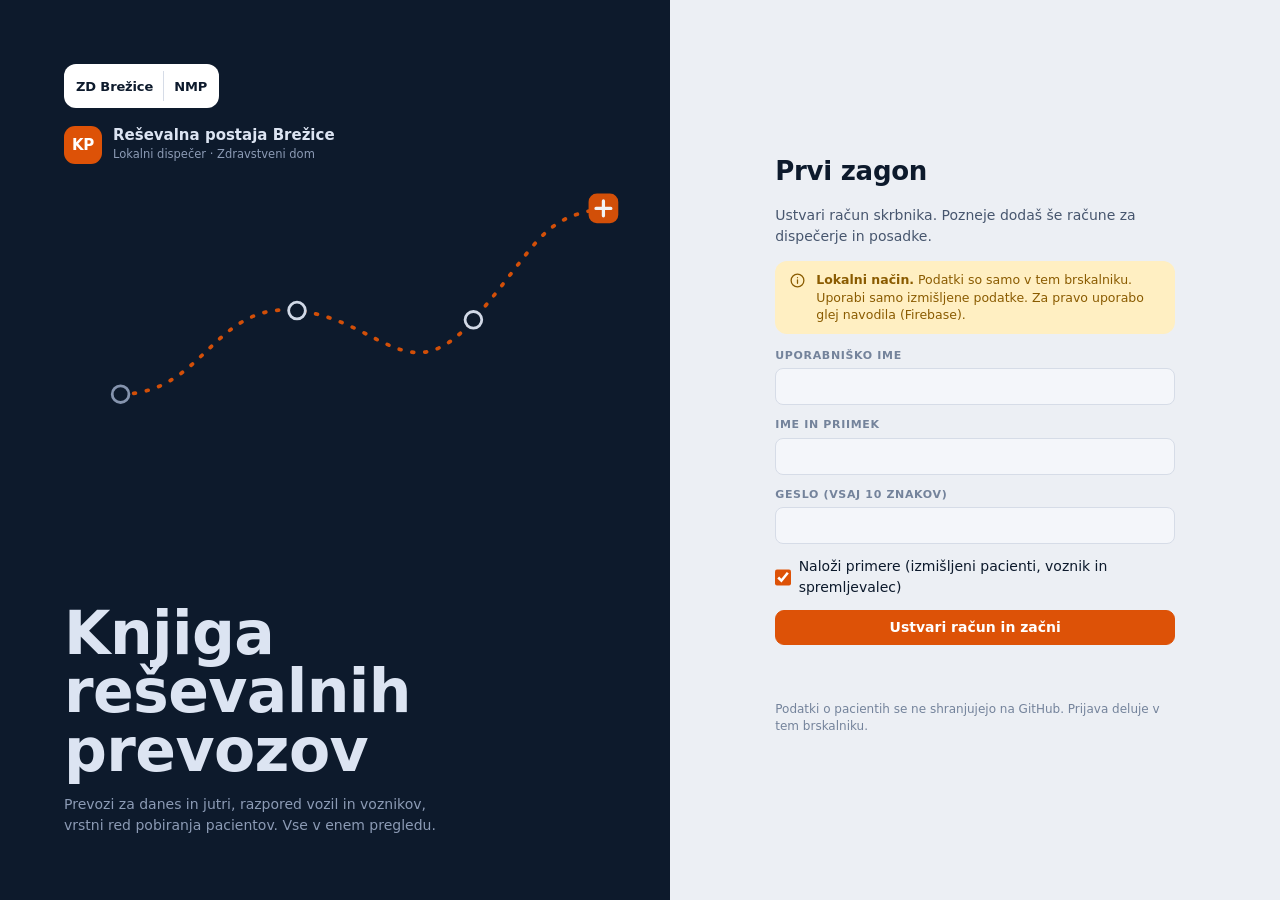
==== commit 9ef1700d: "Add files via upload" ====
--- a/index.html
+++ b/index.html
@@ -2,7 +2,7 @@
 <html lang="sl">
 <head>
 <meta charset="utf-8">
-<meta http-equiv="Content-Security-Policy" content="default-src 'none'; script-src 'self' https://www.gstatic.com; style-src 'self' 'unsafe-inline'; img-src 'self' data: blob:; font-src 'self'; connect-src 'self' https://*.googleapis.com https://*.firebaseio.com wss://*.firebaseio.com; manifest-src 'self'; worker-src 'self'; base-uri 'none'; form-action 'self'; object-src 'none'">
+<meta http-equiv="Content-Security-Policy" content="default-src 'none'; script-src 'self' https://www.gstatic.com; style-src 'self' 'unsafe-inline'; img-src 'self' data: blob:; font-src 'self'; connect-src 'self' https://*.googleapis.com https://*.firebaseio.com wss://*.firebaseio.com https://router.project-osrm.org https://routing.openstreetmap.de; manifest-src 'self'; worker-src 'self'; base-uri 'none'; form-action 'self'; object-src 'none'">
 <meta name="referrer" content="no-referrer">
 <meta name="viewport" content="width=device-width, initial-scale=1, viewport-fit=cover">
 <meta name="robots" content="noindex, nofollow">
--- a/style.css
+++ b/style.css
@@ -203,6 +203,23 @@
 .warnlist li::marker{color:var(--warn)}
 details.warnbox{background:var(--warn-soft);color:var(--warn);border-radius:12px;padding:10px 14px}
 details.warnbox summary{cursor:pointer;font-weight:600}
+/* cestni podatki, predlogi, zemljevid poti, ETA */
+.routebar{display:flex;align-items:center;gap:10px;flex-wrap:wrap;border:1px solid var(--line);border-radius:12px;background:var(--surface);padding:8px 12px;font-size:13px;color:var(--ink-2)}
+.routebar .rt{flex:1 1 260px;min-width:0}
+.sugg{display:flex;flex-direction:column;gap:6px;margin:0;padding:0;list-style:none}
+.sugg li{display:flex;gap:8px;align-items:flex-start;font-size:13.5px;line-height:1.4}
+.sugg li .chip{flex:none;margin-top:1px}
+.eta{display:inline-flex;gap:4px;align-items:center;font:500 12px var(--font-mono);color:var(--ink-2)}
+.eta.bad{color:var(--bad)} .eta.ok{color:var(--ok)} .eta.warn{color:var(--warn)}
+.rmap{border:1px solid var(--line);border-radius:12px;background:var(--surface-2);padding:6px;margin:4px 0 2px}
+.rmap svg{display:block;width:100%;height:auto;max-height:340px}
+.rmap .rl{fill:none;stroke:var(--info);stroke-width:2.6;stroke-linejoin:round;stroke-linecap:round}
+.rmap .rl.est{stroke:var(--ink-3);stroke-dasharray:6 5}
+.rmap .rp{fill:var(--surface);stroke:var(--accent);stroke-width:2}
+.rmap .rp.do{fill:var(--accent)}
+.rmap .rp.base{fill:var(--ink);stroke:var(--ink)}
+.rmap text{font:600 11px var(--font-mono);fill:var(--ink);paint-order:stroke;stroke:var(--surface-2);stroke-width:3px}
+.rmap .rleg{font-size:12px;color:var(--ink-2);margin:4px 4px 0}
 
 /* ---------- Suggestions ---------- */
 #suggest{position:fixed;z-index:50;background:var(--surface);border:1px solid var(--line-2);border-radius:11px;box-shadow:0 12px 32px rgba(13,26,44,.22);padding:4px;max-height:300px;overflow:auto;min-width:240px}
@@ -411,3 +428,31 @@
 }
 @media (max-width:420px){ .logoitem img{height:24px} }
 @media (max-width:640px){ .prow{flex-wrap:wrap} .pr-main{flex:1 1 0} .pr-side{flex:1 1 100%;flex-direction:row;flex-wrap:wrap;justify-content:flex-start;padding-left:53px} .pr-side .chip{white-space:normal;text-align:left} }
+
+
+/* Vrste nalogov: barva celega polja prevoza, ko je pacient prepoznan v bazi */
+:root{--nt-letna:#2563EB;--nt-mesecna:#7C3AED;--nt-enkratna:#0F8B6D;--nt-zdravljenje:#C2410C;--nt-none:#B7791F}
+.chip.nt{color:#fff;font-weight:600}
+.chip.nt-letna{background:var(--nt-letna)} .chip.nt-mesecna{background:var(--nt-mesecna)} .chip.nt-enkratna{background:var(--nt-enkratna)} .chip.nt-zdravljenje{background:var(--nt-zdravljenje)}
+.box.nt-letna{--nt:var(--nt-letna)} .box.nt-mesecna{--nt:var(--nt-mesecna)} .box.nt-enkratna{--nt:var(--nt-enkratna)} .box.nt-zdravljenje{--nt:var(--nt-zdravljenje)} .box.nt-none{--nt:var(--nt-none)}
+.box[class*="nt-"]{background:color-mix(in srgb,var(--nt) 15%,var(--surface));border-color:color-mix(in srgb,var(--nt) 55%,var(--line));border-left:6px solid var(--nt)}
+.box[class*="nt-"] input,.box[class*="nt-"] select{background:color-mix(in srgb,var(--nt) 6%,var(--surface))}
+/* Odpovedano: rdeče */
+.box.cancelled,.box.cancelled[class*="nt-"]{background:var(--bad-soft);border:1px solid var(--bad);border-left:6px solid var(--bad)}
+.box.cancelled .bgrid input,.box.cancelled .bgrid select{color:var(--bad);text-decoration:line-through;background:transparent}
+.cancel-chip{background:var(--bad);color:#fff;font-weight:700}
+.check.cancel-check{color:var(--bad);font-weight:600}
+/* Tisk meseca */
+#printArea{display:none}
+@media print{
+  @page{size:A4 landscape;margin:10mm}
+  *{-webkit-print-color-adjust:exact;print-color-adjust:exact}
+  body>*:not(#printArea){display:none!important}
+  #printArea{display:block!important;background:#fff;color:#000;font:11px/1.35 system-ui,sans-serif}
+  #printArea h2{margin:0 0 2px;font-size:18px} #printArea h3{margin:12px 0 4px;font-size:13px;text-transform:capitalize}
+  #printArea section{break-inside:avoid} #printArea table{width:100%;border-collapse:collapse}
+  #printArea th,#printArea td{border:1px solid #888;padding:2px 5px;text-align:left;vertical-align:top;color:#000;background:#fff}
+  #printArea th{background:#e8e8e8}
+  #printArea tr.p-cancel td{background:#fde2e2;color:#b00020}
+  #printArea .p-note{margin:4px 0 0}
+}
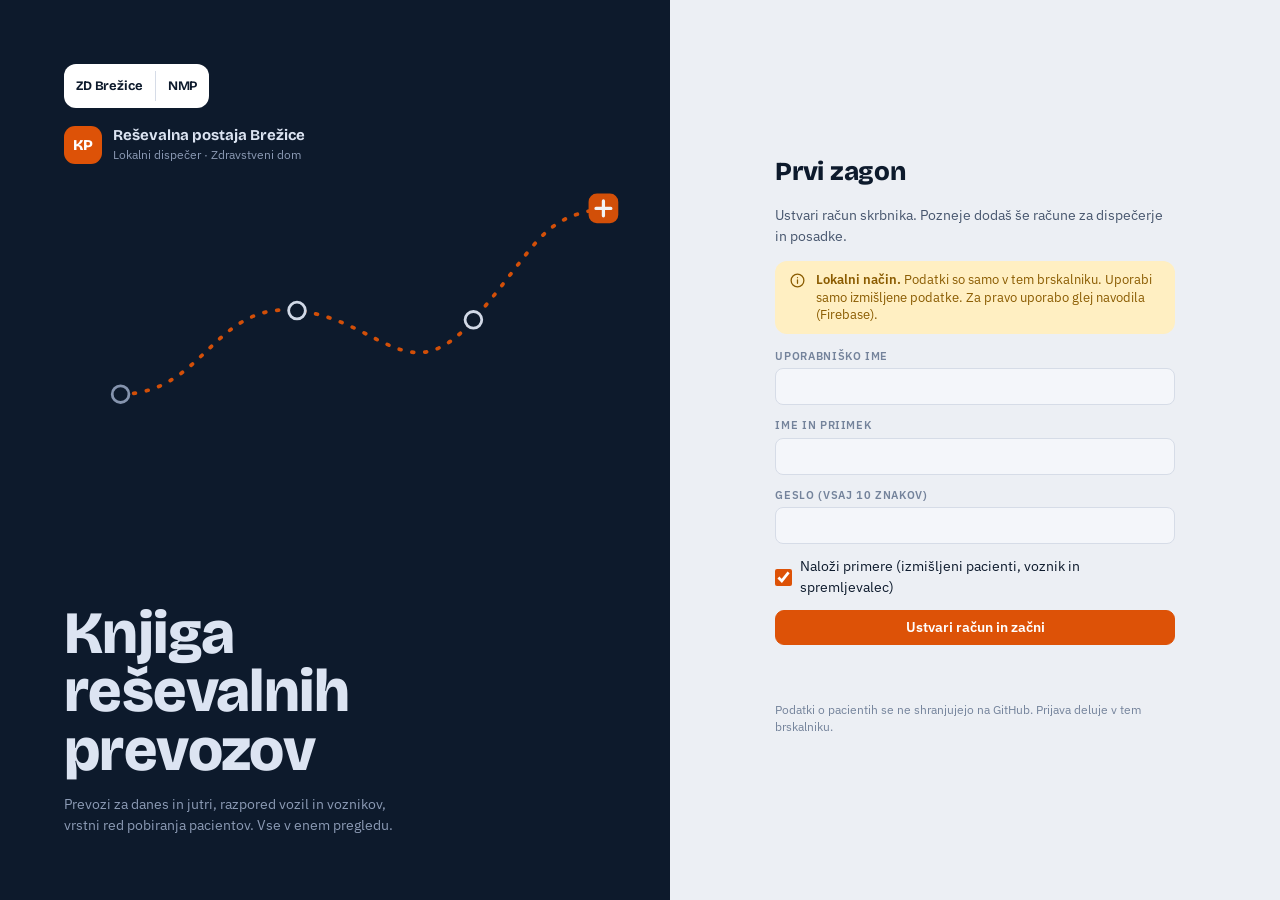
==== commit 1b2638ef: "Add files via upload" ====
--- a/index.html
+++ b/index.html
@@ -2,21 +2,667 @@
 <html lang="sl">
 <head>
 <meta charset="utf-8">
-<meta http-equiv="Content-Security-Policy" content="default-src 'none'; script-src 'self' https://www.gstatic.com; style-src 'self' 'unsafe-inline'; img-src 'self' data: blob:; font-src 'self'; connect-src 'self' https://*.googleapis.com https://*.firebaseio.com wss://*.firebaseio.com https://router.project-osrm.org https://routing.openstreetmap.de; manifest-src 'self'; worker-src 'self'; base-uri 'none'; form-action 'self'; object-src 'none'">
-<meta name="referrer" content="no-referrer">
 <meta name="viewport" content="width=device-width, initial-scale=1, viewport-fit=cover">
 <meta name="robots" content="noindex, nofollow">
 <meta name="color-scheme" content="light dark">
-<meta name="theme-color" content="#0D1A2C">
-<meta name="apple-mobile-web-app-capable" content="yes">
-<meta name="mobile-web-app-capable" content="yes">
-<meta name="apple-mobile-web-app-title" content="Prevozi">
-<meta name="apple-mobile-web-app-status-bar-style" content="black-translucent">
+<style>:root{color-scheme:light;padding-top:env(safe-area-inset-top,0px);padding-bottom:env(safe-area-inset-bottom,0px)}</style>
+<link rel="icon" href="data:image/svg+xml,%3Csvg xmlns=%27http://www.w3.org/2000/svg%27 viewBox=%270 0 32 32%27%3E%3Crect width=%2732%27 height=%2732%27 rx=%278%27 fill=%27%23DD5207%27/%3E%3Cpath d=%27M16 8v16M8 16h16%27 stroke=%27white%27 stroke-width=%273.5%27 stroke-linecap=%27round%27/%3E%3C/svg%3E">
 <title>Knjiga reševalnih prevozov</title>
-<link rel="manifest" href="manifest.webmanifest">
-<link rel="icon" type="image/png" href="icons/icon-32.png">
-<link rel="apple-touch-icon" href="icons/apple-touch-icon.png">
-<link rel="stylesheet" href="style.css">
+<meta name="claude:viewport-fit-sides" content="cover">
+<link rel="preconnect" href="https://fonts.googleapis.com">
+<link rel="preconnect" href="https://fonts.gstatic.com" crossorigin>
+<link rel="stylesheet" href="https://fonts.googleapis.com/css2?family=Bricolage+Grotesque:opsz,wght@12..96,500;12..96,700;12..96,800&family=IBM+Plex+Mono:wght@400;500;600&family=IBM+Plex+Sans:wght@400;500;600&display=swap">
+<style>
+/* Layout concept: control room. A floating left rail (Knjiga, Dispečer, Posebnosti, Nastavitve) beside one wide work surface; a bottom tab bar on phones.
+   Colour: cool blue-grey paper, navy ink, one signal orange for primary actions and "danes"; green/amber/red are reserved for state.
+   Type: Bricolage Grotesque for headings and date numerals, IBM Plex Sans for the interface, IBM Plex Mono for times, kilometres and ride numbers. */
+:root{
+  --bg:#ECEFF4; --surface:#FFFFFF; --surface-2:#F4F6FA; --surface-3:#E7EBF2;
+  --ink:#0D1A2C; --ink-2:#47566E; --ink-3:#74839B; --line:#D6DCE7; --line-2:#C5CDDB;
+  --accent:#DD5207; --accent-ink:#FFFFFF; --accent-soft:#FCE6D9; --accent-line:#F1B896;
+  --ok:#17794F; --ok-soft:#DCF2E7; --warn:#8A5B00; --warn-soft:#FFEFC2; --bad:#B7222A; --bad-soft:#FADFE0;
+  --info:#2250B8; --info-soft:#E0E9FC;
+  --m-sede:#2250B8; --m-leze:#7B3BBF; --m-utila:#0A7581;
+  --rail:#0D1A2C; --rail-ink:#DCE4F2; --rail-dim:#8C9BB5; --rail-line:#22324B;
+  --pc0:#2F5FD0; --pc1:#7C4DC4; --pc2:#0E8A84; --pc3:#CC3F78; --pc4:#5F8A12; --pc5:#1B83B8; --pc6:#A8582F; --pc7:#8E3B9E;
+  --font-display:'Bricolage Grotesque','Segoe UI',system-ui,sans-serif;
+  --font-body:'IBM Plex Sans','Segoe UI',system-ui,-apple-system,sans-serif;
+  --font-mono:'IBM Plex Mono',ui-monospace,SFMono-Regular,Menlo,Consolas,monospace;
+  --shadow:0 1px 2px rgba(13,26,44,.06),0 6px 20px rgba(13,26,44,.06);
+}
+@media (prefers-color-scheme: dark){
+  :root:not([data-theme="light"]){
+    --bg:#0A111E; --surface:#111B2D; --surface-2:#16223A; --surface-3:#1D2B47;
+    --ink:#E8EDF6; --ink-2:#A3B1C9; --ink-3:#7585A1; --line:#25344F; --line-2:#33456A;
+    --accent:#FF8240; --accent-ink:#1A0D03; --accent-soft:#3A2314; --accent-line:#7A4524;
+    --ok:#4CC790; --ok-soft:#12352A; --warn:#F0BE56; --warn-soft:#3A2D0E; --bad:#FF7F86; --bad-soft:#3E1A1E;
+    --info:#7FA4FF; --info-soft:#17284F;
+    --m-sede:#7FA4FF; --m-leze:#C09BFF; --m-utila:#52D0DB;
+    --rail:#070C16; --rail-ink:#DCE4F2; --rail-dim:#7585A1; --rail-line:#1B2740;
+    --pc0:#7FA4FF; --pc1:#B79CFF; --pc2:#4FD0C8; --pc3:#FF8DB3; --pc4:#A5CF4F; --pc5:#5DBDF0; --pc6:#E69A6E; --pc7:#D693E6;
+    --shadow:0 1px 2px rgba(0,0,0,.4),0 8px 24px rgba(0,0,0,.35);
+    color-scheme:dark;
+  }
+}
+:root[data-theme="dark"]{
+  --bg:#0A111E; --surface:#111B2D; --surface-2:#16223A; --surface-3:#1D2B47;
+  --ink:#E8EDF6; --ink-2:#A3B1C9; --ink-3:#7585A1; --line:#25344F; --line-2:#33456A;
+  --accent:#FF8240; --accent-ink:#1A0D03; --accent-soft:#3A2314; --accent-line:#7A4524;
+  --ok:#4CC790; --ok-soft:#12352A; --warn:#F0BE56; --warn-soft:#3A2D0E; --bad:#FF7F86; --bad-soft:#3E1A1E;
+  --info:#7FA4FF; --info-soft:#17284F;
+  --m-sede:#7FA4FF; --m-leze:#C09BFF; --m-utila:#52D0DB;
+  --rail:#070C16; --rail-ink:#DCE4F2; --rail-dim:#7585A1; --rail-line:#1B2740;
+  --pc0:#7FA4FF; --pc1:#B79CFF; --pc2:#4FD0C8; --pc3:#FF8DB3; --pc4:#A5CF4F; --pc5:#5DBDF0; --pc6:#E69A6E; --pc7:#D693E6;
+  --shadow:0 1px 2px rgba(0,0,0,.4),0 8px 24px rgba(0,0,0,.35);
+  color-scheme:dark;
+}
+*{box-sizing:border-box}
+[hidden]{display:none!important}
+body{background:var(--bg);color:var(--ink);font:14px/1.5 var(--font-body);margin:0}
+h1,h2,h3,h4{font-family:var(--font-display);margin:0;text-wrap:balance;letter-spacing:-.01em}
+button,input,select,textarea{font:inherit;color:inherit}
+button{cursor:pointer}
+a{color:var(--info)}
+.mono,.tnum{font-family:var(--font-mono);font-variant-numeric:tabular-nums}
+.muted{color:var(--ink-2)} .dim{color:var(--ink-3)}
+.sr{position:absolute;width:1px;height:1px;overflow:hidden;clip:rect(0 0 0 0);white-space:nowrap}
+:focus-visible{outline:2px solid var(--accent);outline-offset:2px;border-radius:6px}
+
+/* ---------- Shell ---------- */
+.shell{display:grid;grid-template-columns:236px minmax(0,1fr);gap:20px;align-items:start;
+  padding-block:16px;padding-left:max(16px,env(safe-area-inset-left,0px));padding-right:max(16px,env(safe-area-inset-right,0px));max-width:1640px;margin:0 auto}
+.rail{position:sticky;top:16px;background:var(--rail);color:var(--rail-ink);border-radius:18px;padding:18px 14px;display:flex;flex-direction:column;gap:18px;min-height:calc(100dvh - 32px - env(safe-area-inset-top,0px) - env(safe-area-inset-bottom,0px))}
+.brand{display:flex;gap:11px;align-items:center;padding:2px 6px}
+.brand-mark{width:38px;height:38px;border-radius:11px;background:var(--accent);color:var(--accent-ink);display:grid;place-items:center;font:800 15px var(--font-display);letter-spacing:-.02em;flex:none}
+.brand b{display:block;font:700 15px/1.15 var(--font-display)}
+.brand span{display:block;font-size:11.5px;color:var(--rail-dim);margin-top:2px}
+.nav{display:flex;flex-direction:column;gap:3px}
+.nav button{display:flex;align-items:center;gap:11px;border:0;background:transparent;color:var(--rail-dim);padding:10px 12px;border-radius:10px;text-align:left;font-weight:500}
+.nav button svg{width:19px;height:19px;flex:none}
+.nav button:hover{background:var(--rail-line);color:var(--rail-ink)}
+.nav button[aria-current="page"]{background:var(--rail-line);color:#fff}
+.nav button[aria-current="page"] svg{color:var(--accent)}
+.nav .count{margin-left:auto;font:500 11px var(--font-mono);background:var(--accent);color:var(--accent-ink);border-radius:99px;padding:1px 7px}
+.rail-foot{margin-top:auto;display:flex;flex-direction:column;gap:10px;border-top:1px solid var(--rail-line);padding-top:14px}
+.userbox{display:flex;align-items:center;gap:10px;padding:0 6px}
+.avatar{width:32px;height:32px;border-radius:50%;background:var(--rail-line);display:grid;place-items:center;font:600 12px var(--font-body);color:var(--rail-ink);flex:none}
+.userbox div{min-width:0;line-height:1.25} .userbox b{display:block;font-size:13px;overflow:hidden;text-overflow:ellipsis;white-space:nowrap} .userbox span{font-size:11.5px;color:var(--rail-dim)}
+.rail-btns{display:flex;gap:6px}
+.rail-btns button{flex:1;border:1px solid var(--rail-line);background:transparent;color:var(--rail-ink);border-radius:9px;padding:7px 8px;font-size:12.5px}
+.rail-btns button:hover{background:var(--rail-line)}
+.work{min-width:0;display:flex;flex-direction:column;gap:18px}
+.top{display:flex;align-items:flex-end;justify-content:space-between;gap:14px;flex-wrap:wrap}
+.top h1{font-size:clamp(24px,3.2vw,34px);font-weight:800;line-height:1.05}
+.top .sub{color:var(--ink-2);margin-top:4px}
+.top-actions{display:flex;gap:8px;align-items:center;flex-wrap:wrap}
+.savepill{font:500 12px var(--font-mono);color:var(--ink-3);display:flex;align-items:center;gap:6px}
+.savepill i{width:7px;height:7px;border-radius:50%;background:var(--ok);display:inline-block}
+.savepill.busy i{background:var(--warn)}
+.tabbar{display:none}
+
+/* ---------- Controls ---------- */
+.btn{display:inline-flex;align-items:center;justify-content:center;gap:7px;border:1px solid var(--line-2);background:var(--surface);color:var(--ink);border-radius:9px;padding:8px 13px;font-weight:500;line-height:1.2;white-space:nowrap}
+.btn:hover{border-color:var(--ink-3);background:var(--surface-2)}
+.btn.primary{background:var(--accent);border-color:var(--accent);color:var(--accent-ink);font-weight:600}
+.btn.primary:hover{filter:brightness(1.07)}
+.btn.sm{padding:5px 10px;font-size:12.5px;border-radius:8px}
+.btn.danger{color:var(--bad);border-color:color-mix(in srgb,var(--bad) 35%,var(--line))}
+.btn.ghost{border-color:transparent;background:transparent}
+.btn svg{width:16px;height:16px}
+.btn[disabled]{opacity:.5;cursor:not-allowed}
+.icon-btn{border:0;background:transparent;color:var(--ink-3);width:28px;height:28px;border-radius:8px;display:grid;place-items:center;padding:0}
+.icon-btn:hover{background:var(--surface-3);color:var(--ink)}
+.icon-btn svg{width:16px;height:16px}
+.field{display:flex;flex-direction:column;gap:4px;min-width:0}
+.field>label,.lbl{font-size:11px;font-weight:600;letter-spacing:.06em;text-transform:uppercase;color:var(--ink-3)}
+input[type=text],input[type=search],input[type=time],input[type=tel],input[type=password],input[type=number],input[type=date],input:not([type]),select,textarea{
+  width:100%;min-width:0;background:var(--surface-2);border:1px solid var(--line);border-radius:8px;padding:7px 10px;color:var(--ink);transition:border-color .12s,background .12s}
+input:hover,select:hover,textarea:hover{border-color:var(--line-2)}
+input:focus,select:focus,textarea:focus{outline:none;border-color:var(--accent);background:var(--surface);box-shadow:0 0 0 3px var(--accent-soft)}
+input.warnfield{border-color:var(--warn);background:var(--warn-soft)}
+input[type=checkbox]{width:17px;height:17px;accent-color:var(--accent);margin:0}
+textarea{resize:vertical;min-height:70px}
+.seg{display:flex;background:var(--surface-3);border-radius:9px;padding:3px;gap:2px}
+.seg button{flex:1;white-space:nowrap;border:0;background:transparent;border-radius:7px;padding:6px 8px;font-size:12.5px;font-weight:500;color:var(--ink-2)}
+.seg button[aria-pressed="true"]{background:var(--surface);color:var(--ink);box-shadow:0 1px 2px rgba(13,26,44,.15)}
+.seg button[aria-pressed="true"][data-mode="sede"]{color:var(--m-sede)}
+.seg button[aria-pressed="true"][data-mode="leze"]{color:var(--m-leze)}
+.seg button[aria-pressed="true"][data-mode="utila"]{color:var(--m-utila)}
+.seg.inline{display:inline-flex}
+.chip{display:inline-flex;align-items:center;gap:5px;border-radius:99px;padding:2px 9px;font-size:12px;font-weight:500;background:var(--surface-3);color:var(--ink-2);border:1px solid transparent;white-space:nowrap}
+.chip.accent{background:var(--accent-soft);color:var(--accent);border-color:var(--accent-line)}
+.chip.ok{background:var(--ok-soft);color:var(--ok)} .chip.warn{background:var(--warn-soft);color:var(--warn)} .chip.bad{background:var(--bad-soft);color:var(--bad)} .chip.info{background:var(--info-soft);color:var(--info)}
+.chip.mono{font-family:var(--font-mono);font-size:11.5px}
+.chip.toggle{cursor:pointer;background:var(--surface);border-color:var(--line-2);padding:5px 11px;font-size:13px}
+.chip.toggle[aria-pressed="true"]{background:var(--ink);color:var(--bg);border-color:var(--ink)}
+.card{background:var(--surface);border:1px solid var(--line);border-radius:14px;box-shadow:var(--shadow)}
+.card-pad{padding:16px}
+.card h3{font-size:16px;font-weight:700}
+.card-head{display:flex;align-items:center;justify-content:space-between;gap:10px;margin-bottom:12px;flex-wrap:wrap}
+.banner{display:flex;gap:10px;align-items:flex-start;border-radius:12px;padding:10px 14px;background:var(--info-soft);color:var(--info);font-size:13px;line-height:1.4}
+.banner.warn{background:var(--warn-soft);color:var(--warn)} .banner.bad{background:var(--bad-soft);color:var(--bad)} .banner.ok{background:var(--ok-soft);color:var(--ok)}
+.banner b{font-weight:600}
+.banner svg{width:17px;height:17px;flex:none;margin-top:1px}
+.row{display:flex;gap:10px;align-items:center;flex-wrap:wrap}
+.grow{flex:1;min-width:0}
+.hint{font-size:12px;color:var(--ink-3)}
+.empty-state{border:1.5px dashed var(--line-2);border-radius:14px;padding:26px;text-align:center;color:var(--ink-2)}
+
+/* ---------- Auth ---------- */
+.auth{min-height:100dvh;display:grid;grid-template-columns:minmax(0,1.1fr) minmax(0,1fr);background:var(--bg)}
+.auth-art{background:var(--rail);color:var(--rail-ink);padding:clamp(28px,5vw,64px);padding-left:max(clamp(28px,5vw,64px),env(safe-area-inset-left,0px));display:flex;flex-direction:column;justify-content:space-between;gap:30px;position:relative;overflow:hidden}
+.auth-art h1{font-size:clamp(34px,5vw,60px);font-weight:800;line-height:.98;max-width:11ch}
+.auth-art p{color:var(--rail-dim);max-width:44ch;margin:14px 0 0}
+.auth-art svg.route{position:absolute;right:clamp(16px,4vw,48px);top:clamp(110px,18vh,190px);width:min(520px,86%);opacity:.95;pointer-events:none}
+.auth-art .brand{padding:0}
+.auth-art .logobar{align-self:flex-start}
+.auth-form{display:flex;align-items:center;justify-content:center;padding:28px;padding-right:max(28px,env(safe-area-inset-right,0px))}
+.auth-card{width:min(400px,100%);display:flex;flex-direction:column;gap:14px}
+.auth-card h2{font-size:26px;font-weight:800}
+.auth-card form{display:flex;flex-direction:column;gap:12px}
+.auth-err{color:var(--bad);font-size:13px;min-height:18px}
+.legalnote{font-size:12px;color:var(--ink-3);line-height:1.45}
+
+/* ---------- Month book ---------- */
+.monthbar{display:flex;align-items:center;gap:10px;flex-wrap:wrap}
+.monthbar h2{font-size:22px;font-weight:800;min-width:9ch}
+.stats{display:flex;gap:8px;flex-wrap:wrap}
+.stat{background:var(--surface);border:1px solid var(--line);border-radius:12px;padding:8px 14px;min-width:112px}
+.stat b{display:block;font:600 20px var(--font-mono);font-variant-numeric:tabular-nums;line-height:1.2}
+.stat span{font-size:11.5px;color:var(--ink-2)}
+.days{display:grid;grid-template-columns:repeat(auto-fill,minmax(290px,1fr));gap:12px}
+.day{background:var(--surface);border:1px solid var(--line);border-radius:14px;overflow:hidden;display:flex;flex-direction:column}
+.day.today{border-color:var(--accent);box-shadow:0 0 0 2px var(--accent-soft)}
+.day.wk .day-head{background:var(--surface-2)}
+.day.past{opacity:.82}
+.day-head{display:flex;align-items:center;gap:12px;width:100%;border:0;background:transparent;text-align:left;padding:12px 14px;border-bottom:1px solid var(--line)}
+.day-head:hover{background:var(--surface-2)}
+.dnum{font:800 34px/1 var(--font-display);letter-spacing:-.03em;min-width:1.7ch}
+.today .dnum{color:var(--accent)}
+.dtxt{min-width:0;flex:1}
+.dname{display:block;font-weight:600;text-transform:capitalize}
+.dmeta{display:flex;gap:5px;flex-wrap:wrap;margin-top:4px}
+.dcount{font:500 12px var(--font-mono);color:var(--ink-2);text-align:right;white-space:nowrap}
+.dcount b{display:block;font-size:16px;color:var(--ink)}
+.crew{padding:10px 14px 14px;display:flex;flex-direction:column;gap:6px}
+.crew h4{font:600 11px var(--font-body);letter-spacing:.07em;text-transform:uppercase;color:var(--ink-3)}
+.crew-row{display:grid;grid-template-columns:92px minmax(0,1fr);gap:8px;align-items:center}
+.crew-row label{font-weight:600;font-size:13px;overflow:hidden;text-overflow:ellipsis;white-space:nowrap}
+.crew-row input{padding:5px 8px;font-size:13px}
+.crew-row input.auto{border-style:dashed}
+
+/* ---------- Day book ---------- */
+.daybar{display:flex;gap:12px;align-items:center;flex-wrap:wrap;justify-content:space-between}
+.toolbar{display:flex;gap:8px;align-items:center;flex-wrap:wrap}
+.toolbar input[type=search]{width:200px}
+.boxes{display:grid;grid-template-columns:repeat(auto-fill,minmax(330px,1fr));gap:12px}
+.box{background:var(--surface);border:1px solid var(--line);border-radius:14px;padding:12px;display:flex;flex-direction:column;gap:9px}
+.box.empty{background:var(--surface-2);border-style:dashed}
+.box.empty .nr{background:var(--surface-3);color:var(--ink-3)}
+.box.done{border-color:color-mix(in srgb,var(--ok) 45%,var(--line))}
+.box.done .bgrid{opacity:.72}
+.bhead{display:flex;align-items:center;gap:6px 8px;min-height:28px;flex-wrap:wrap}
+.nr{font:600 13px var(--font-mono);background:var(--ink);color:var(--bg);border-radius:7px;min-width:30px;height:26px;display:grid;place-items:center;padding:0 6px}
+.bhead .sp{flex:1;min-width:0}
+.bgrid{display:grid;grid-template-columns:minmax(0,1fr) 128px;gap:8px}
+.bgrid .full{grid-column:1/-1}
+.bgrid input[type=time]{font-family:var(--font-mono)}
+.donerow{display:flex;align-items:center;gap:10px;flex-wrap:wrap;border-top:1px solid var(--line);padding-top:9px}
+.donerow label.check{display:flex;align-items:center;gap:8px;font-weight:600;cursor:pointer}
+.donerow .whodid{flex:1;min-width:150px;display:none}
+.box.done .whodid{display:block}
+.assign{white-space:nowrap;font:500 11.5px var(--font-mono);color:var(--info);background:var(--info-soft);border-radius:99px;padding:2px 9px}
+.assign.late{color:var(--bad);background:var(--bad-soft)}
+.warnlist{margin:0;padding-left:18px;display:flex;flex-direction:column;gap:3px}
+.warnlist li::marker{color:var(--warn)}
+details.warnbox{background:var(--warn-soft);color:var(--warn);border-radius:12px;padding:10px 14px}
+details.warnbox summary{cursor:pointer;font-weight:600}
+/* cestni podatki, predlogi, zemljevid poti, ETA */
+.routebar{display:flex;align-items:center;gap:10px;flex-wrap:wrap;border:1px solid var(--line);border-radius:12px;background:var(--surface);padding:8px 12px;font-size:13px;color:var(--ink-2)}
+.routebar .rt{flex:1 1 260px;min-width:0}
+.sugg{display:flex;flex-direction:column;gap:6px;margin:0;padding:0;list-style:none}
+.sugg li{display:flex;gap:8px;align-items:flex-start;font-size:13.5px;line-height:1.4}
+.sugg li .chip{flex:none;margin-top:1px}
+.eta{display:inline-flex;gap:4px;align-items:center;font:500 12px var(--font-mono);color:var(--ink-2)}
+.eta.bad{color:var(--bad)} .eta.ok{color:var(--ok)} .eta.warn{color:var(--warn)}
+.rmap{border:1px solid var(--line);border-radius:12px;background:var(--surface-2);padding:6px;margin:4px 0 2px}
+.rmap .rleg{font-size:12px;color:var(--ink-2);margin:6px 4px 2px}
+/* interaktivni zemljevid (56-map.js) */
+.imap{position:relative;border-radius:9px;overflow:hidden;border:1px solid var(--line);background:#e8ecef}
+.imap-vp{position:relative;height:clamp(280px,52vh,440px);overflow:hidden;touch-action:none;cursor:grab;user-select:none;-webkit-user-select:none;outline-offset:-3px;
+  background:linear-gradient(var(--line) 1px,transparent 1px) 0 0/48px 48px,linear-gradient(90deg,var(--line) 1px,transparent 1px) 0 0/48px 48px,var(--surface-2)}
+.imap-vp.grab{cursor:grabbing}
+.imap-tiles,.imap-pins{position:absolute;inset:0;overflow:hidden}
+.imap-tiles{z-index:0}
+.imap-pins{pointer-events:none;z-index:2}
+.imap-t{position:absolute;left:0;top:0;max-width:none;opacity:0;transition:opacity .15s;pointer-events:none;-webkit-user-drag:none}
+.imap-t.ok{opacity:1}
+.imap-svg{position:absolute;left:0;top:0;pointer-events:none;overflow:visible;z-index:1}
+.imap-casing{fill:none;stroke:#fff;stroke-width:8.5;stroke-linecap:round;stroke-linejoin:round;opacity:.92}
+.imap-line{fill:none;stroke-width:4.6;stroke-linecap:round;stroke-linejoin:round}
+.imap-line.est{stroke:#5b6572;stroke-dasharray:7 6}
+.imap-arrow{fill:none;stroke:#fff;stroke-width:2.2;stroke-linecap:round;stroke-linejoin:round}
+.imap-pin{position:absolute;left:0;top:0;pointer-events:auto;min-width:26px;height:26px;margin:-13px 0 0 -13px;padding:0 6px;border-radius:13px;border:2.5px solid var(--pc,var(--accent));background:#fff;color:#14202e;font:700 12px/1 var(--font-mono);display:flex;align-items:center;justify-content:center;box-shadow:0 1px 5px rgba(0,0,0,.4);cursor:pointer;will-change:transform}
+.imap-pin.do{background:var(--pc,var(--accent));color:#fff}
+.imap-pin.base{border-radius:6px;background:#0d1a2c;border-color:#fff;color:#fff;min-width:24px;height:24px;margin:-12px 0 0 -12px;padding:0}
+.imap-pin.base::after{content:'+';font-size:16px;font-weight:700}
+.imap-pin.mixed{box-shadow:0 0 0 3px #0d1a2c,0 1px 5px rgba(0,0,0,.4)}
+.imap-pin.sel{outline:3px solid rgba(37,99,235,.7);outline-offset:1px;z-index:2}
+.imap-pin:focus-visible,.imap-ctl button:focus-visible{outline:3px solid #2563eb;outline-offset:2px}
+.imap-ctl{position:absolute;right:8px;top:8px;z-index:5;display:flex;flex-direction:column;gap:6px}
+.imap-ctl button{width:36px;height:36px;border-radius:9px;border:1px solid var(--line-2,var(--line));background:var(--surface);color:var(--ink);display:grid;place-items:center;cursor:pointer;box-shadow:0 1px 4px rgba(0,0,0,.25);padding:0}
+.imap-ctl button[aria-pressed="false"]{color:var(--ink-3)}
+.imap-ctl button:hover{background:var(--surface-2)}
+.imap-pop{position:absolute;z-index:6;width:max-content;max-width:min(290px,calc(100% - 12px));max-height:calc(100% - 12px);overflow:auto;background:var(--surface);color:var(--ink);border:1px solid var(--line-2,var(--line));border-radius:11px;padding:9px 34px 9px 11px;font-size:13px;line-height:1.35;box-shadow:0 6px 20px rgba(0,0,0,.35);cursor:auto}
+.imap-pop[hidden],.imap-note[hidden]{display:none}
+.imap-pi + .imap-pi{border-top:1px solid var(--line);margin-top:7px;padding-top:7px}
+.imap-pi b{font-weight:650}
+.imap-pi .mp-t{font:600 12px var(--font-mono);color:var(--ink-2)}
+.imap-pi .mp-p{color:var(--ink-2)}
+.imap-x{position:absolute;right:3px;top:3px;width:28px;height:28px;border:0;background:transparent;color:var(--ink-2);border-radius:8px;display:grid;place-items:center;cursor:pointer;padding:0}
+.imap-scale{position:absolute;left:8px;bottom:24px;z-index:4;border:2px solid #333;border-top:0;font:600 10.5px var(--font-mono);color:#222;background:rgba(255,255,255,.7);padding:0 4px;height:12px;line-height:10px;white-space:nowrap}
+.imap-note{position:absolute;left:8px;top:8px;right:56px;z-index:4;background:var(--warn-soft);color:var(--warn);border-radius:8px;padding:6px 10px;font-size:12.5px}
+.imap-attr{position:absolute;left:0;bottom:0;z-index:4;font-size:10.5px;line-height:1.5;background:rgba(255,255,255,.82);color:#333;padding:0 6px;border-top-right-radius:6px}
+.imap-attr a{color:inherit}
+.imap.imap-tall .imap-vp{height:clamp(340px,64vh,580px)}
+.imap.imap-full{position:fixed;inset:0;z-index:1000;border-radius:0;border:0}
+.imap.imap-full .imap-vp{height:100%}
+html.imap-lock,html.imap-lock body{overflow:hidden}
+.daymap-legend{display:flex;gap:6px;flex-wrap:wrap;align-items:center;margin:0 0 8px}
+.daymap-legend .chip.toggle{display:inline-flex;align-items:center;gap:6px}
+.daymap-legend .sw{width:12px;height:12px;border-radius:3px;flex:none}
+.daymap-legend .chip.toggle[aria-pressed="false"]{opacity:.5;text-decoration:line-through}
+li.stop.mapfocus{cursor:pointer}
+li.stop.mapfocus:hover{background:var(--surface-2)}
+.quick{display:flex;gap:8px;margin:2px 0 4px}
+.quick input{flex:1 1 auto;min-width:0;font-size:15px}
+.quickprev{min-height:20px;margin:0 2px 8px;line-height:1.45}
+.notechips{display:flex;flex-wrap:wrap;gap:6px;flex-direction:row}
+.menulbl{font-size:11.5px;color:var(--ink-3);text-transform:uppercase;letter-spacing:.05em;margin:8px 4px 2px}
+.copylist{display:flex;flex-direction:column;gap:2px;max-height:300px;overflow:auto;border:1px solid var(--line);border-radius:10px;padding:4px}
+.copyrow{display:flex;align-items:center;gap:10px;padding:6px 8px;border-radius:8px;cursor:pointer}
+.copyrow:hover{background:var(--surface-2)}
+.copyrow .cn{min-width:0;overflow:hidden;text-overflow:ellipsis;white-space:nowrap}
+.copyrow .nr{flex:none}
+@media (max-width:760px){.imap-vp{height:clamp(260px,46vh,380px)}.imap-ctl button{width:40px;height:40px}}
+
+/* ---------- Suggestions ---------- */
+#suggest{position:fixed;z-index:50;background:var(--surface);border:1px solid var(--line-2);border-radius:11px;box-shadow:0 12px 32px rgba(13,26,44,.22);padding:4px;max-height:300px;overflow:auto;min-width:240px}
+#suggest button{display:flex;flex-direction:column;align-items:flex-start;gap:0;width:100%;text-align:left;border:0;background:transparent;border-radius:8px;padding:7px 10px}
+#suggest button b{font-weight:600} #suggest button span{font-size:11.5px;color:var(--ink-3)}
+#suggest button[aria-selected="true"],#suggest button:hover{background:var(--accent-soft)}
+#suggest mark{background:transparent;color:var(--accent);font-weight:700}
+
+/* ---------- Dispatcher ---------- */
+.dispatch{display:grid;grid-template-columns:minmax(300px,380px) minmax(0,1fr);gap:16px;align-items:start}
+.stack{display:flex;flex-direction:column;gap:16px;min-width:0}
+.duty-item{display:grid;grid-template-columns:minmax(0,1fr) auto;gap:6px 8px;padding:10px;border:1px solid var(--line);border-radius:11px;background:var(--surface-2)}
+.duty-item .dn{font-weight:600;min-width:0;overflow:hidden;text-overflow:ellipsis}
+.duty-item .dsel{grid-column:1/-1;display:grid;grid-template-columns:repeat(2,minmax(0,1fr));gap:6px}
+.duty-item select,.duty-item input{padding:5px 8px;font-size:12.5px}
+.veh-item{display:flex;align-items:center;gap:10px;padding:9px 10px;border:1px solid var(--line);border-radius:11px}
+.veh-item.off{opacity:.6;background:var(--surface-2)}
+.veh-item label{display:flex;align-items:center;gap:10px;flex:1;min-width:0;cursor:pointer}
+.veh-item .vn{font-weight:600}
+.caps{display:flex;gap:4px;flex-wrap:wrap}
+.tablewrap{overflow-x:auto;border:1px solid var(--line);border-radius:12px}
+table{border-collapse:collapse;width:100%;font-size:13.5px}
+th{font-size:11px;letter-spacing:.07em;text-transform:uppercase;color:var(--ink-3);text-align:left;font-weight:600;background:var(--surface-2);padding:9px 12px;white-space:nowrap}
+td{padding:10px 12px;border-top:1px solid var(--line);vertical-align:top}
+td.nums{font-family:var(--font-mono);font-variant-numeric:tabular-nums}
+.numchips{display:flex;gap:4px;flex-wrap:wrap}
+.numchips .chip{font-family:var(--font-mono)}
+.crewcard{padding:0;overflow:hidden}
+.crewcard>summary{cursor:pointer;list-style:none;position:relative;padding-right:42px!important}
+.crewcard>summary::-webkit-details-marker{display:none}
+.crewcard>summary::after{content:"";position:absolute;right:18px;top:50%;width:8px;height:8px;border-right:2px solid var(--ink-3);border-bottom:2px solid var(--ink-3);transform:translateY(-70%) rotate(45deg);transition:transform .15s}
+.crewcard[open]>summary::after{transform:translateY(-30%) rotate(-135deg)}
+.crewcard[open]>summary{border-bottom:1px solid var(--line)}
+.crewcard:not([open])>summary{border-bottom:0!important}
+.crewhead{display:flex;align-items:center;gap:8px;margin:4px 2px 0}.crewhead h3{margin:0;font-size:15px;color:var(--ink-2)}
+.stats.compact{gap:6px}.stats.compact .stat{display:flex;align-items:baseline;gap:7px;min-width:0;padding:5px 12px;border-radius:999px}.stats.compact .stat b{display:inline;font-size:16px}.stats.compact .stat span{font-size:12px;white-space:nowrap}
+.crewcard>summary{display:flex;gap:12px;align-items:center;justify-content:space-between;flex-wrap:wrap;padding:13px 16px;background:var(--surface-2);border-bottom:1px solid var(--line)}
+.crewcard h3{font-size:18px}
+.crewcard .meta{display:flex;gap:6px;flex-wrap:wrap}
+.trip{padding:12px 16px;border-top:1px solid var(--line)}
+.trip:first-of-type{border-top:0}
+.trip-head{display:flex;gap:8px;align-items:center;flex-wrap:wrap;margin-bottom:8px}
+.stops{list-style:none;margin:0;padding:0;display:flex;flex-direction:column}
+.stop{display:grid;grid-template-columns:54px 22px minmax(0,1fr) auto;gap:8px;align-items:start;padding:5px 0}
+.stop time{font:600 13.5px var(--font-mono);padding-top:1px}
+.dot{width:12px;height:12px;border-radius:50%;margin:5px auto 0;border:2.5px solid var(--ink);background:var(--surface);position:relative}
+.dot.do{background:var(--ink)}
+.dot.base{border-color:var(--ink-3);background:var(--ink-3);width:9px;height:9px;margin-top:6px}
+.stop .who{font-weight:600}
+.stop .addr{font-size:12.5px;color:var(--ink-2)}
+.stop .leg{font-size:11.5px;color:var(--ink-3);font-family:var(--font-mono)}
+.legline{display:grid;grid-template-columns:54px 22px minmax(0,1fr);gap:8px;font:500 11.5px var(--font-mono);color:var(--ink-3)}
+.legline i{display:block;width:2px;background:var(--line-2);margin:0 auto;min-height:16px}
+.pin select{padding:3px 6px;font-size:12px;width:auto}
+.timeline-note{font-size:12.5px;color:var(--ink-2)}
+
+/* ---------- Notices, settings ---------- */
+.two{display:grid;grid-template-columns:minmax(280px,380px) minmax(0,1fr);gap:16px;align-items:start}
+.formgrid{display:grid;grid-template-columns:repeat(2,minmax(0,1fr));gap:10px}
+.formgrid .full{grid-column:1/-1}
+.notice{display:grid;grid-template-columns:auto minmax(0,1fr) auto;gap:12px;align-items:center;padding:12px 14px;border:1px solid var(--line);border-radius:12px;background:var(--surface)}
+.notice.closed{opacity:.55}
+.tabs{display:flex;gap:4px;flex-wrap:wrap;border-bottom:1px solid var(--line);padding-bottom:0}
+.tabs button{border:0;background:transparent;padding:9px 13px;border-bottom:2px solid transparent;color:var(--ink-2);font-weight:500;margin-bottom:-1px}
+.tabs button[aria-selected="true"]{color:var(--ink);border-bottom-color:var(--accent);font-weight:600}
+.edtable input,.edtable select{padding:5px 8px;font-size:13px}
+.edtable td{padding:6px 8px;vertical-align:middle}
+.edtable input[type=number]{width:70px}
+.edtable input[type=time]{width:110px}
+.edtable td.coord input{width:92px}
+.scrollbox{max-height:520px;overflow:auto;border:1px solid var(--line);border-radius:12px}
+.scrollbox table th{position:sticky;top:0;z-index:1}
+.kv{display:grid;grid-template-columns:minmax(0,1fr) 120px;gap:8px 12px;align-items:center}
+.kv label{font-size:13px}
+
+/* ---------- Toast ---------- */
+#toast{position:fixed;left:50%;transform:translateX(-50%);bottom:calc(24px + env(safe-area-inset-bottom,0px));z-index:80;display:flex;flex-direction:column;gap:8px;align-items:center;pointer-events:none}
+#toast div{background:var(--ink);color:var(--bg);padding:9px 16px;border-radius:99px;font-weight:500;box-shadow:0 8px 24px rgba(0,0,0,.3);animation:tin .18s ease-out}
+@keyframes tin{from{opacity:0;transform:translateY(6px)}to{opacity:1;transform:none}}
+@media (prefers-reduced-motion:reduce){#toast div{animation:none}}
+
+/* ---------- Responsive ---------- */
+@media (max-width:1100px){
+  .dispatch,.two{grid-template-columns:minmax(0,1fr)}
+}
+@media (max-width:820px){
+  .shell{grid-template-columns:minmax(0,1fr);gap:14px;padding-bottom:calc(84px + env(safe-area-inset-bottom,0px))}
+  .rail{display:none}
+  .tabbar{display:flex;position:fixed;left:0;right:0;bottom:0;z-index:40;background:var(--rail);padding:6px max(8px,env(safe-area-inset-right,0px)) calc(6px + env(safe-area-inset-bottom,0px)) max(8px,env(safe-area-inset-left,0px));gap:2px}
+  .tabbar button{flex:1;display:flex;flex-direction:column;align-items:center;gap:2px;border:0;background:transparent;color:var(--rail-dim);font-size:11px;padding:6px 2px;border-radius:10px;min-width:0}
+  .tabbar button svg{width:21px;height:21px}
+  .tabbar button[aria-current="page"]{color:#fff;background:var(--rail-line)}
+  .tabbar button[aria-current="page"] svg{color:var(--accent)}
+  .auth{grid-template-columns:minmax(0,1fr)}
+  .auth-art{min-height:230px;padding-block:24px}
+  .auth-art h1{max-width:none;font-size:34px}
+  .auth-art svg.route{opacity:.3;top:70px}
+  .toolbar input[type=search]{width:100%}
+  .boxes{grid-template-columns:minmax(0,1fr)}
+  .days{grid-template-columns:minmax(0,1fr)}
+  .formgrid{grid-template-columns:minmax(0,1fr)}
+  .stop{grid-template-columns:48px 18px minmax(0,1fr)}
+  .stop .pin{grid-column:3}
+}
+@media (max-width:420px){
+  .crew-row{grid-template-columns:78px minmax(0,1fr)}
+  .stat{min-width:calc(50% - 4px);flex:1}
+}
+
+/* ---------- V2: barve pacientov ---------- */
+.pc0{--pcx:var(--pc0)}.pc1{--pcx:var(--pc1)}.pc2{--pcx:var(--pc2)}.pc3{--pcx:var(--pc3)}.pc4{--pcx:var(--pc4)}.pc5{--pcx:var(--pc5)}.pc6{--pcx:var(--pc6)}.pc7{--pcx:var(--pc7)}
+.pdot{display:inline-block;width:9px;height:9px;border-radius:50%;background:var(--pcx,var(--line-2));margin-right:7px;vertical-align:1px;flex:none}
+.pav{display:inline-grid;place-items:center;width:34px;height:34px;border-radius:11px;flex:none;font:700 12.5px var(--font-body);letter-spacing:.02em;
+  background:color-mix(in srgb,var(--pcx,var(--ink-3)) 16%,var(--surface));color:color-mix(in srgb,var(--pcx,var(--ink-3)) 72%,var(--ink));border:1px solid color-mix(in srgb,var(--pcx,var(--ink-3)) 34%,var(--surface))}
+.box[class*=" pc"],.box.pc0,.box.pc1,.box.pc2,.box.pc3,.box.pc4,.box.pc5,.box.pc6,.box.pc7{border-left:4px solid var(--pcx)}
+.pinfo{display:flex;align-items:center;gap:8px;border-top:1px dashed var(--line);padding-top:8px}
+.pinfo-main{flex:1;min-width:0}
+.pinfo select{width:auto;max-width:100%;padding:4px 8px;font-size:12.5px}
+.pinfo.none{justify-content:space-between}
+.donerow .check{font-size:13px}
+.linkbtn{border:0;background:transparent;color:inherit;text-decoration:underline;padding:0;font-weight:600;cursor:pointer}
+
+/* ---------- V2: pacienti ---------- */
+.plist{display:grid;grid-template-columns:minmax(300px,420px) minmax(0,1fr);gap:16px;align-items:start}
+.prows{display:flex;flex-direction:column;gap:6px}
+.prow{display:flex;align-items:center;gap:11px;width:100%;text-align:left;background:var(--surface);border:1px solid var(--line);border-left:4px solid var(--pcx,var(--line-2));border-radius:12px;padding:9px 11px}
+.prow:hover{background:var(--surface-2)}
+.prow[aria-current="true"]{border-color:var(--accent);border-left-color:var(--pcx,var(--accent));box-shadow:0 0 0 2px var(--accent-soft)}
+.pr-main{flex:1;min-width:0;display:flex;flex-direction:column;line-height:1.3}
+.pr-main b{overflow:hidden;text-overflow:ellipsis;white-space:nowrap}
+.pr-main .hint{overflow:hidden;text-overflow:ellipsis;white-space:nowrap}
+.pr-side{display:flex;flex-direction:column;align-items:flex-end;gap:3px;flex:none}
+.pdetail{border-top:4px solid var(--pcx,var(--line-2))}
+.swatches{display:flex;gap:6px;flex-wrap:wrap}
+.swatch{width:28px;height:28px;border-radius:9px;border:2px solid transparent;background:var(--pcx);padding:0}
+.swatch[aria-pressed="true"]{border-color:var(--ink);box-shadow:0 0 0 2px var(--surface) inset}
+.ncard{border:1px solid var(--line);border-left:4px solid var(--line-2);border-radius:12px;padding:11px 13px;display:flex;flex-direction:column;gap:7px;background:var(--surface-2)}
+.ncard.ok{border-left-color:var(--ok)}.ncard.warn{border-left-color:var(--warn)}.ncard.bad{border-left-color:var(--bad)}.ncard.info{border-left-color:var(--info)}
+.ncard-head{display:flex;gap:7px;align-items:center;flex-wrap:wrap}
+.nform{border-top:1px dashed var(--line-2);padding-top:10px;margin-top:2px}
+
+/* ---------- V2: stanja prevoza ---------- */
+.chip.st-na_poti,.chip.st-na_kraju{font-weight:600}
+.chip.st-zakljucena,.chip.st-na_cilju{background:var(--ok-soft);color:var(--ok)}
+.chip.st-v_vozilu{background:var(--accent-soft);color:var(--accent);border-color:var(--accent-line)}
+.chip.st-ni_doma,.chip.st-odklonjena,.chip.st-preklicana{background:var(--bad-soft);color:var(--bad)}
+.livelist{display:flex;flex-direction:column}
+.liverow{display:grid;grid-template-columns:auto minmax(0,1fr) auto;gap:10px;align-items:start;padding:11px 16px;border-top:1px solid var(--line);border-left:4px solid var(--pcx,transparent)}
+.liverow:first-child{border-top:0}
+.liverow .pdot{margin-top:7px}
+.lr-side{display:flex;flex-direction:column;gap:5px;align-items:flex-end}
+li.w-bend::marker{color:var(--accent)} li.w-bad::marker{color:var(--bad)}
+.dotbadge{position:absolute;top:5px;right:calc(50% - 16px);width:8px;height:8px;border-radius:50%;background:var(--accent)}
+
+/* ---------- V2: logotipi ---------- */
+.logobar{display:flex;align-items:center;gap:10px;background:#fff;border-radius:12px;padding:7px 12px;min-height:44px;align-self:flex-start;max-width:100%;flex-wrap:wrap}
+.logobar i{width:1px;align-self:stretch;background:#D6DCE7}
+.logoitem{display:inline-flex;align-items:center}
+.logoitem img{height:30px;width:auto;max-width:150px;object-fit:contain;display:block}
+.logoitem .lf{font:700 13px var(--font-display);color:#0D1A2C;letter-spacing:-.01em}
+.logoprev{min-height:70px;background:#fff;border:1px solid var(--line);border-radius:12px;display:grid;place-items:center;padding:10px}
+.logoprev img{max-height:60px;max-width:100%}
+.rail .logobar{align-self:stretch;justify-content:center}
+.crewlogos{margin-bottom:2px}
+
+/* ---------- V2: predogled (modal) ---------- */
+#modal{position:fixed;inset:0;z-index:90;display:grid;place-items:center;padding:16px}
+.modal-back{position:absolute;inset:0;background:rgba(7,12,22,.55)}
+.modal{position:relative;width:min(640px,100%);max-height:calc(100dvh - 32px);overflow:auto;background:var(--surface);border:1px solid var(--line-2);border-radius:16px;box-shadow:0 24px 64px rgba(0,0,0,.4);padding:16px;display:flex;flex-direction:column;gap:12px}
+.modal-head{display:flex;align-items:center;justify-content:space-between;gap:10px}
+.modal-head h3{font-size:18px}
+.pv{background:var(--surface-2);border:1px solid var(--line);border-radius:12px;padding:6px;display:flex;flex-direction:column;font-family:var(--font-mono);font-size:13px;max-height:48dvh;overflow:auto}
+.pvline{border:0;background:transparent;text-align:left;padding:5px 8px;border-radius:7px;font:inherit;white-space:pre-wrap;word-break:break-word;color:var(--ink)}
+.pvline:hover{background:var(--accent-soft)}
+
+/* ---------- V2: varnost, uporabniki ---------- */
+.checks{display:flex;flex-direction:column;gap:2px}
+.check-row{display:grid;grid-template-columns:auto minmax(0,1fr);gap:12px;align-items:start;padding:9px 0;border-top:1px solid var(--line)}
+.check-row:first-child{border-top:0}
+.check-row .chip{min-width:78px;justify-content:center}
+.mini{display:flex;flex-direction:column;gap:2px;font-size:10.5px;font-weight:600;letter-spacing:.05em;text-transform:uppercase;color:var(--ink-3)}
+.mini input{text-transform:none;letter-spacing:0;font-weight:400}
+
+/* ---------- V2: aplikacija posadke ---------- */
+.crewmode .rail,.crewmode .tabbar{display:none!important}
+.crewmode .shell{grid-template-columns:minmax(0,1fr);max-width:720px;padding-bottom:calc(32px + env(safe-area-inset-bottom,0px))}
+.crewmode .top h1{font-size:26px}
+.rcard{background:var(--surface);border:1px solid var(--line);border-left:5px solid var(--pcx,var(--line-2));border-radius:16px;padding:14px;display:flex;flex-direction:column;gap:10px;box-shadow:var(--shadow)}
+.rcard.st-card-zakljucena,.rcard.st-card-na_cilju{opacity:.72}
+.rcard.st-card-ni_doma,.rcard.st-card-odklonjena{border-color:var(--bad)}
+.rc-head{display:flex;gap:6px;align-items:center;flex-wrap:wrap}.rc-head .sp{flex:1}
+.rc-name{font-size:21px;font-weight:800;display:flex;align-items:center;line-height:1.15}
+.rc-addr{display:grid;grid-template-columns:1fr 1fr;gap:12px;font-size:15px}
+.rc-addr .lbl{display:block;margin-bottom:2px}
+.btn.big{padding:15px 18px;font-size:17px;border-radius:13px;width:100%;min-height:54px}
+.donebar{display:flex;align-items:center;justify-content:center;gap:8px;color:var(--ok);font-weight:700;padding:10px}
+.donebar svg{width:20px;height:20px}
+details.decline summary{list-style:none;cursor:pointer}
+details.decline summary::-webkit-details-marker{display:none}
+details.decline{flex:1;min-width:180px}
+details.stopsum{font-size:13px;color:var(--ink-2)}
+details.stopsum summary{cursor:pointer;font-weight:600}
+details.stopsum ul{list-style:none;margin:6px 0 0;padding:0;display:flex;flex-direction:column;gap:3px}
+.seg small{opacity:.7;font-weight:400}
+a.btn{text-decoration:none}
+
+@media (max-width:1100px){ .plist{grid-template-columns:minmax(0,1fr)} .plist.has-sel>.stack:first-child{display:none} }
+@media (max-width:820px){
+  .tabbar button{font-size:10px;padding:6px 0;position:relative}
+  .tabbar button svg{width:20px;height:20px}
+  .liverow{grid-template-columns:auto minmax(0,1fr)} .lr-side{grid-column:2;align-items:flex-start}
+  .rc-addr{grid-template-columns:1fr}
+  .logobar{padding:6px 10px}
+}
+@media (max-width:420px){ .logoitem img{height:24px} }
+@media (max-width:640px){ .prow{flex-wrap:wrap} .pr-main{flex:1 1 0} .pr-side{flex:1 1 100%;flex-direction:row;flex-wrap:wrap;justify-content:flex-start;padding-left:53px} .pr-side .chip{white-space:normal;text-align:left} }
+</style>
+
+<style>
+/* Vrste nalogov: barva celega polja prevoza, ko je pacient prepoznan v bazi */
+:root{--nt-letna:#2563EB;--nt-mesecna:#7C3AED;--nt-enkratna:#0F8B6D;--nt-zdravljenje:#C2410C;--nt-none:#B7791F}
+.chip.nt{color:#fff;font-weight:600}
+.chip.nt-letna{background:var(--nt-letna)} .chip.nt-mesecna{background:var(--nt-mesecna)} .chip.nt-enkratna{background:var(--nt-enkratna)} .chip.nt-zdravljenje{background:var(--nt-zdravljenje)}
+.box.nt-letna{--nt:var(--nt-letna)} .box.nt-mesecna{--nt:var(--nt-mesecna)} .box.nt-enkratna{--nt:var(--nt-enkratna)} .box.nt-zdravljenje{--nt:var(--nt-zdravljenje)} .box.nt-none{--nt:var(--nt-none)}
+.box[class*="nt-"]{background:color-mix(in srgb,var(--nt) 15%,var(--surface));border-color:color-mix(in srgb,var(--nt) 55%,var(--line));border-left:6px solid var(--nt)}
+.box[class*="nt-"] input,.box[class*="nt-"] select{background:color-mix(in srgb,var(--nt) 6%,var(--surface))}
+/* Odpovedano: rdeče */
+.box.cancelled,.box.cancelled[class*="nt-"]{background:var(--bad-soft);border:1px solid var(--bad);border-left:6px solid var(--bad)}
+.box.cancelled .bgrid input,.box.cancelled .bgrid select{color:var(--bad);text-decoration:line-through;background:transparent}
+.cancel-chip{background:var(--bad);color:#fff;font-weight:700}
+.check.cancel-check{color:var(--bad);font-weight:600}
+/* Tisk meseca */
+#printArea{display:none}
+@media print{
+  @page{size:A4 landscape;margin:10mm}
+  *{-webkit-print-color-adjust:exact;print-color-adjust:exact}
+  html,body{background:#fff!important}
+  body>*:not(#printArea){display:none!important}
+  #printArea{display:block!important;background:#fff;color:#000;font:11px/1.35 system-ui,sans-serif}
+  #printArea h2{margin:0 0 2px;font-size:18px} #printArea h3{margin:12px 0 4px;font-size:13px;text-transform:capitalize}
+  #printArea section{break-inside:avoid} #printArea table{width:100%;border-collapse:collapse}
+  #printArea th,#printArea td{border:1px solid #888;padding:2px 5px;text-align:left;vertical-align:top;color:#000;background:#fff}
+  #printArea th{background:#e8e8e8}
+  #printArea tr.p-cancel td{background:#fde2e2;color:#b00020}
+  #printArea .p-note{margin:4px 0 0}
+}
+/* Tisk knjige dneva (A4 pokonci, obrazec OBR REŠ 08) */
+@page dayform{size:A4 portrait;margin:9mm}
+@media print{
+  #printArea.pday{page:dayform;font:11px/1.3 system-ui,sans-serif}
+  .pd-page{break-after:page;display:block}
+  .pd-page:last-child{break-after:auto}
+  .pd-head{display:grid;grid-template-columns:auto 1fr auto;gap:12px;align-items:center;border-bottom:2px solid #000;padding-bottom:6px;margin-bottom:8px}
+  .pd-logos{display:flex;gap:8px;align-items:center;min-height:34px} .pd-logos img{max-height:34px;width:auto} .pd-logos i{display:none}
+  .pd-title{display:flex;flex-direction:column;text-align:center} .pd-title b{font-size:15px;letter-spacing:.04em} .pd-title span{font-size:11px}
+  .pd-date{text-align:right;line-height:1.5} .pd-date b{font-size:13px} .pd-pg{font-size:10px;color:#444}
+  .pd-veh{margin:0 0 6px;font-size:12px}
+  .pd-tab{width:100%;border-collapse:collapse;table-layout:fixed}
+  .pd-tab th,.pd-tab td{border:1px solid #000;padding:3px 4px;vertical-align:top;word-break:break-word;height:19px;color:#000;background:#fff}
+  .pd-tab th{background:#e6e6e6;font-size:10px;text-transform:uppercase}
+  .pd-tab .pd-nr{width:9.5mm;padding-left:1px;padding-right:1px;text-align:center;font-weight:700;white-space:nowrap} .pd-tab .pd-t{width:15mm;text-align:center;font-family:ui-monospace,Menlo,monospace} .pd-tab .pd-v{width:14mm;text-align:center}
+  .pd-tab tr.pd-empty td{height:30px}
+  .pd-tab tr.p-cancel td{color:#c00000;text-decoration:line-through} .pd-tab tr.p-cancel td b{text-decoration:none}
+  .pd-crew td{height:34px;font-size:12px} .pd-pos{margin-top:12px} .pd-pos ul{margin:4px 0 0 16px;padding:0} .pd-lines{height:90px;background:repeating-linear-gradient(transparent 0 21px,#999 21px 22px)}
+  .pd-sign{display:flex;justify-content:space-between;margin-top:22px;font-size:12px} .pd-fine{font-size:9.5px;color:#444;margin:8px 0 0} .pd-warn{color:#c00000;font-weight:700;margin:8px 0 0}
+}
+</style>
+
+<style>
+/* ---------- V3: mirnejši vmesnik (vrstice prevozov, en odprt urejevalnik, manj okvirjev in barv) ---------- */
+[hidden]{display:none!important}
+.card{box-shadow:none}
+.stats{display:grid;grid-template-columns:repeat(auto-fit,minmax(132px,1fr));gap:8px}
+.stat{min-width:0;padding:9px 14px}
+.sumline{display:flex;flex-wrap:wrap;gap:4px 18px;align-items:center;font-size:13.5px;color:var(--ink-2);margin:2px 0 4px}
+.sumline b{color:var(--ink);font-size:15px;font-weight:600}
+.sumline .chip{font-size:12px}
+.num{text-align:right;font-variant-numeric:tabular-nums}
+.lbl{display:block;font-size:12.5px;font-weight:600;color:var(--ink-2);margin-bottom:4px}
+.ctrl-row{display:flex;align-items:center;gap:10px;flex-wrap:wrap}
+.ctrl-row .lbl{margin:0;min-width:64px;font-weight:700}
+.ctrl-row .sp{flex:1}
+.ctrl .seg{flex:0 1 auto}
+
+/* vrstice prevozov */
+.boxes{display:flex;flex-direction:column;gap:6px}
+.box{padding:0;gap:0;border-radius:12px;box-shadow:none;overflow:visible;background:var(--surface);border:1px solid var(--line)}
+.box[class*="nt-"],.box.nt-none{background:var(--surface);border-color:var(--line);border-left:4px solid var(--nt)}
+.box[class*="nt-"] input,.box[class*="nt-"] select{background:var(--surface)}
+.box.open{border-color:var(--line-2);box-shadow:var(--shadow)}
+.box.done{border-color:var(--line)}
+.box.done .rname{color:var(--ink-2)}
+.box.cancelled,.box.cancelled[class*="nt-"]{background:var(--bad-soft);border:1px solid var(--bad);border-left:4px solid var(--bad)}
+.box.cancelled .rname{text-decoration:line-through;color:var(--bad)}
+.rrow{display:grid;grid-template-columns:32px 50px minmax(0,1fr) auto 84px 136px 18px;align-items:center;gap:10px;width:100%;text-align:left;background:transparent;border:0;border-radius:12px;padding:8px 12px;min-height:48px;cursor:pointer;color:var(--ink);font:inherit}
+.rrow:hover{background:var(--surface-2)}
+.rrow:focus-visible{outline:2px solid var(--accent);outline-offset:-2px}
+.rrow .nr{background:var(--surface-3);color:var(--ink-2);min-width:30px;height:24px;font-size:12.5px}
+.rtm{font:500 13px var(--font-mono);color:var(--ink-2)}
+.rbody{min-width:0;display:flex;flex-direction:column;gap:1px}
+.rname{font-weight:600;white-space:nowrap;overflow:hidden;text-overflow:ellipsis}
+.rroute{font-size:12.5px;color:var(--ink-2);white-space:nowrap;overflow:hidden;text-overflow:ellipsis}
+.rtags{display:flex;gap:4px;align-items:center;flex-wrap:nowrap}
+.rtag{font-size:11.5px;font-weight:500;color:var(--ink-2);background:var(--surface-3);border-radius:6px;padding:1px 7px;white-space:nowrap}
+.rtag.m-leze{color:var(--m-leze)} .rtag.m-utila{color:var(--m-utila)}
+.kmchip{font:500 12.5px var(--font-mono);white-space:nowrap;text-align:right;color:var(--ink-3)}
+.kmchip.ex{color:var(--ok)}
+.kmchip[hidden],.assign[hidden]{display:block!important;visibility:hidden}
+.assign{text-align:center;overflow:hidden;text-overflow:ellipsis;white-space:nowrap}
+.rcheck{width:18px;height:18px;color:var(--ok);display:grid;place-items:center}
+.rcheck svg{width:16px;height:16px}
+.editor{border-top:1px solid var(--line);padding:12px;display:flex;flex-direction:column;gap:12px;background:var(--surface-2);border-radius:0 0 12px 12px}
+.bgrid{grid-template-columns:minmax(0,1fr) 130px;gap:10px}
+.field .lbl{margin-bottom:5px}
+.field.stayrow{display:flex;flex-direction:row;align-items:center;gap:6px 12px;flex-wrap:wrap;background:var(--info-soft);border-radius:10px;padding:8px 12px}
+.field.stayrow>label.check{display:flex;gap:8px;align-items:center;font-weight:600;font-size:13.5px;letter-spacing:0;text-transform:none;color:var(--info);cursor:pointer}
+.staymin{display:inline-flex;align-items:center;gap:6px}
+.field.stayrow[hidden],.field.kmrow[hidden]{display:none!important}
+.kmrow .kmtxt{flex:1 1 auto;min-width:0}
+.staymin input{width:78px}
+.stayrow .hint{flex:1 1 220px;color:var(--info)}
+.field.kmrow{display:flex;flex-direction:row;align-items:center;gap:8px 10px;flex-wrap:wrap;font-size:13px;min-height:34px}
+.kmrow .kmin{width:88px;padding:5px 8px}
+.kmv{font-family:var(--font-mono)}
+.srcbadge{font-size:11.5px;font-weight:600;border-radius:6px;padding:2px 8px;background:var(--surface-3);color:var(--ink-2);white-space:nowrap}
+.srcbadge.src-google{background:var(--ok-soft);color:var(--ok)}
+.srcbadge.src-rocno{background:var(--info-soft);color:var(--info)}
+.srcbadge.src-osrm,.srcbadge.src-ocena{background:var(--warn-soft);color:var(--warn)}
+.donerow{border-top:1px solid var(--line);padding-top:10px}
+.donerow .whodid{flex:1 1 180px}
+.donerow .sp{flex:1}
+
+/* meniji in zložljivi razdelki */
+.menu{position:relative}
+.menu>summary{list-style:none;cursor:pointer}
+.menu>summary::-webkit-details-marker{display:none}
+.menupop{position:absolute;left:0;top:calc(100% + 6px);z-index:30;min-width:250px;background:var(--surface);border:1px solid var(--line-2);border-radius:12px;box-shadow:var(--shadow);padding:8px;display:flex;flex-direction:column;gap:6px;align-items:stretch}
+.menu.right .menupop{left:auto;right:0}
+.donerow .menu .menupop{top:auto;bottom:calc(100% + 6px)}
+.menupop .btn{justify-content:flex-start;width:100%}
+.menupop .check{padding:4px 6px;cursor:pointer}
+.menupop .mini{display:flex;flex-direction:column;gap:3px;font-size:12px}
+details.sect>summary{display:flex;align-items:center;gap:10px;cursor:pointer;list-style:none}
+details.sect>summary::-webkit-details-marker{display:none}
+details.sect>summary h3{margin:0;flex:1}
+details.sect>summary::after{content:"";width:8px;height:8px;border-right:2px solid var(--ink-3);border-bottom:2px solid var(--ink-3);transform:rotate(45deg);transition:transform .15s;margin:0 4px 3px}
+details.sect[open]>summary::after{transform:rotate(-135deg);margin-bottom:-3px}
+details.hintdet>summary{cursor:pointer;font-size:12.5px;font-weight:600;color:var(--ink-2)}
+details.hintdet[open]>summary{margin-bottom:2px}
+.duty-item .more{grid-column:1/-1}
+.duty-item .more>summary{font-size:12.5px;color:var(--ink-2);cursor:pointer}
+.duty-item .more .dsel{margin-top:6px}
+details.warnbox.inline{background:transparent;padding:0;border-radius:0;display:inline-block}
+details.warnbox.inline>summary{font-weight:600;color:var(--warn);cursor:pointer;font-size:13.5px}
+details.warnbox.inline[open]{display:block;width:100%;background:var(--warn-soft);padding:10px 14px;border-radius:12px}
+.legline.wait{color:var(--info)}
+.legline.wait span:last-child{font-weight:600}
+.kmrep .two{display:grid;grid-template-columns:minmax(0,1.4fr) minmax(0,1fr);gap:12px;align-items:start}
+.monthbar .sumline{margin-left:6px}
+.day-head .dcount .chip{margin-left:4px}
+
+form[data-form="diaAdd"] select[name="t"]{min-width:130px}
+.edtable select[data-pl]{min-width:150px}
+
+/* logotipa */
+.logoitem img{height:32px;max-width:190px}
+.logobar{gap:12px}
+
+@media (max-width:760px){
+  .rrow{grid-template-columns:30px 46px minmax(0,1fr) auto 16px;gap:8px;padding:8px 10px}
+  .rtags,.assign{display:none}
+  .kmchip[hidden]{display:none!important}
+  .bgrid{grid-template-columns:minmax(0,1fr) 110px}
+  .kmrep .two{grid-template-columns:minmax(0,1fr)}
+  .menupop{min-width:min(250px,86vw)}
+}
+@media print{#printArea td.num,#printArea th.num{text-align:right}}
+</style>
 </head>
 <body>
 <div id="auth" class="auth" hidden>
@@ -79,9 +725,4842 @@
 <div id="modal" hidden></div>
 <div id="toast" aria-live="polite"></div>
 <datalist id="staffList"></datalist>
-
-<script src="boot.js"></script>
-<script src="config.js"></script>
-<script src="app.js"></script>
+<script>
+'use strict';
+/* =====================================================================
+   PODATKI: naselja Občine Brežice, ustanove, privzete nastavitve
+   Imena naselij: uradni seznam (gov.si, Upravna enota Brežice).
+   KOORDINATE SO PRIBLIŽNE (ocena na ~1 km). Popravi jih v Nastavitve > Naselja,
+   ali uvozi CSV naslovov (GURS RPE) v Nastavitve > Naslovi.
+   ===================================================================== */
+const SETTLEMENT_RAW =
+'Arnovo selo|45.98|15.54;Artiče|45.94|15.49;Bizeljska vas|46.01|15.70;Bizeljsko|46.02|15.71;Blatno|45.98|15.69;Bojsno|46.03|15.66;Boršt|45.99|15.65;Bračna vas|45.99|15.57;Brezje|45.94|15.57;Brezovica na Bizeljskem|46.03|15.69;'+
+'Brežice|45.90|15.59;Brvi|45.98|15.59;Bukošek|45.99|15.62;Bukovje|45.99|15.63;Bušeča vas|45.88|15.57;Cerina|45.95|15.52;Cerklje ob Krki|45.89|15.50;Cirnik|45.92|15.50;Cundrovec|45.93|15.62;Curnovec|45.95|15.64;'+
+'Čatež ob Savi|45.89|15.62;Čedem|45.99|15.55;Črešnjice pri Cerkljah|45.88|15.48;Dečno selo|45.86|15.58;Dednja vas|45.86|15.55;Dobeno|45.97|15.65;Dobova|45.90|15.66;Dolenja Pirošica|45.97|15.50;Dolenja vas pri Artičah|45.93|15.48;Dolenje Skopice|45.90|15.54;'+
+'Dramlja|45.97|15.53;Drenovec pri Bukovju|45.99|15.62;Dvorce|45.93|15.48;Gabrje|45.94|15.55;Gaj|45.92|15.51;Gazice|45.93|15.57;Globočice|45.91|15.66;Globoko|45.91|15.48;Glogov brod|45.95|15.58;Gorenja Pirošica|45.98|15.49;'+
+'Gorenje Skopice|45.91|15.53;Gornji Lenart|45.88|15.58;Gregovce|45.96|15.62;Hrastje|45.92|15.51;Izvir|45.90|15.68;Jereslavec|45.95|15.60;Jesenice|45.86|15.64;Kamence|45.95|15.55;Kapele|45.97|15.61;Koritno|45.97|15.68;'+
+'Kraška vas|45.88|15.54;Križe|45.94|15.65;Krška vas|45.88|15.48;Laze|45.99|15.59;Loče|45.99|15.58;Mala Dolina|45.89|15.54;Mali Cirnik|45.92|15.51;Mali Obrež|45.92|15.62;Mali Vrh|45.92|15.53;Mihalovec|45.87|15.62;'+
+'Mostec|45.91|15.61;Mrzlava vas|45.88|15.49;Nova vas ob Sotli|46.03|15.75;Nova vas pri Mokricah|45.84|15.63;Obrežje|45.86|15.71;Oklukova gora|45.98|15.47;Orešje na Bizeljskem|46.03|15.68;Pavlova vas|46.02|15.69;Pečice|45.94|15.63;Perišče|45.96|15.58;'+
+'Piršenbreg|45.92|15.57;Pišece|46.00|15.46;Podgorje|45.94|15.51;Podgračeno|45.99|15.51;Podvinje|45.95|15.66;Ponikve|45.98|15.64;Poštena vas|45.88|15.67;Prilipe|45.90|15.69;Račja vas|45.88|15.60;Rajec|45.99|15.47;'+
+'Rakovec|45.88|15.68;Ribnica|45.95|15.71;Rigonce|45.97|15.58;Sela|45.90|15.63;Silovec|45.98|15.67;Slogonsko|45.90|15.47;Slovenska vas|45.87|15.69;Sobenja vas|45.99|15.68;Spodnja Pohanca|45.91|15.55;Sromlje|45.97|15.52;'+
+'Stankovo|45.99|15.69;Stara vas - Bizeljsko|46.00|15.72;Stojanski vrh|45.98|15.70;Trebež|45.88|15.64;Velika Dolina|45.89|15.53;Velike Malence|45.90|15.55;Veliki Obrež|45.91|15.63;Vinji vrh|45.96|15.57;Vitna vas|45.94|15.61;Volčje|45.96|15.55;'+
+'Vrhje|45.94|15.55;Vrhovska vas|45.98|15.53;Zasap|45.91|15.66;Zgornja Pohanca|45.92|15.54;Zgornji Obrež|45.92|15.64;Žejno|45.87|15.65;Župeča vas|45.92|15.69;Dolenja vas|45.93|15.50;Župelevec|45.87|15.56';
+
+const SETTLEMENTS = SETTLEMENT_RAW.split(';').map(s => { const p = s.split('|'); return { n: p[0], lat: +p[1], lon: +p[2] }; });
+
+/* Delni seznam ulic v mestu Brežice. Dopolni z uvozom CSV ali pa se naslovi naučijo sami. */
+const BREZICE_STREETS = ['Cesta prvih borcev','Trg izgnancev','Cesta bratov Milavcev','Černelčeva cesta','Cesta svobode','Bizeljska cesta','Prešernova ulica','Aškerčeva ulica','Levstikova ulica','Gubčeva ulica','Maistrova ulica','Šolska ulica','Cankarjeva ulica','Dalmatinova ulica','Ulica stare pravde','Kettejev drevored','Pod gradom'];
+
+/* Ustanove (cilji prevozov). Koordinate približne. */
+const DIA_DEFAULT = 'Dializni center Krško';   // privzeti dializni center (Nastavitve → Dializa ga lahko spremeni)
+const POIS = [
+  { n:'SB Brežice – dializa', al:['sb brezice dializa','dializa sb brezice','dializa sbb'],dia:true, lat:45.903, lon:15.590, sub:'Dializni center', home:true, extra:3, gq:'Splošna bolnišnica Brežice, Brežice' },
+  { n:'SB Brežice', al:['sb brezice','bolnisnica brezice','splosna bolnisnica brezice','sb brez','sbb','sb b','nbo','interni oddelek','int ii','int i','int 1','int 2','s b b','kt','ct','itp'], lat:45.903, lon:15.590, sub:'Splošna bolnišnica Brežice', home:true, extra:3, gq:'Splošna bolnišnica Brežice, Brežice' },
+  /* »Dializa KK« v knjigi = dializni center v Krškem (Nefrodial; KK je krška registrska oznaka). Koordinate približne – preveri. */
+  { n:'Dializni center Krško', al:['dializa','dializni center','dializa kk','kk dializa','dializa k k','nefrodial','nefrodial kk','nefrodial krsko','dializa krsko','dializni center krsko'],dia:true, lat:45.9585, lon:15.4905, sub:'Dializni center Krško (Nefrodial)', extra:3, gq:'Nefrodial dializni center Krško' },
+  { n:'ZD Brežice', al:['zd brezice','zdravstveni dom brezice','rp brezice','resevalna postaja','zd b'],ex:['zd'], lat:45.905, lon:15.589, sub:'Zdravstveni dom Brežice', home:true, extra:2, gq:'Zdravstveni dom Brežice, Brežice' },
+  { n:'ZD Krško', al:['zd krsko','zdravstveni dom krsko','zd kk','zdkk'], lat:45.959, lon:15.492, sub:'Zdravstveni dom Krško', extra:2, gq:'Zdravstveni dom Krško, Krško' },
+  { n:'SB Novo mesto', al:['sb novo mesto','bolnisnica novo mesto','sb nm','sbnm'], lat:45.803, lon:15.170, sub:'Splošna bolnišnica Novo mesto', extra:5, gq:'Splošna bolnišnica Novo mesto, Novo mesto' },
+  { n:'SB Celje', al:['sb celje','bolnisnica celje'], lat:46.237, lon:15.265, sub:'Splošna bolnišnica Celje', extra:5, gq:'Splošna bolnišnica Celje, Celje' },
+  { n:'UKC Ljubljana', al:['ukc ljubljana','ukc lj','ukcl','ukc l','klinicni center','kc ljubljana','kc lj','poliklinika','poliklinika lj','polikl lj'], lat:46.054, lon:14.525, sub:'Univerzitetni klinični center', extra:10, gq:'UKC Ljubljana, Zaloška cesta 2, Ljubljana' },
+  { n:'Onkološki inštitut Ljubljana', al:['onkoloski institut','oi ljubljana','oi lj','oil','onkologija','onkolosko','onkoloski','lj onkolosko','lj onkologija','o i lj'], lat:46.064, lon:14.521, sub:'Zaloška cesta, Ljubljana', extra:5, gq:'Onkološki inštitut Ljubljana, Zaloška cesta 2, Ljubljana' },
+  { n:'Stomatološka klinika Ljubljana', al:['stomatoloska klinika','stomatoloska klinika lj','stomatoloska lj','stomatoloska','stomatologija lj','zobna klinika lj'], lat:46.0517, lon:14.5129, sub:'Hrvatski trg, Ljubljana (preveri)', extra:5, gq:'Stomatološka klinika, Hrvatski trg 6, Ljubljana' },
+  { n:'URI Soča Ljubljana', al:['uri soca','soca','rehabilitacija'], lat:46.062, lon:14.513, sub:'Linhartova, Ljubljana', extra:5, gq:'URI Soča, Linhartova cesta 51, Ljubljana' },
+  { n:'IMI Ljubljana', al:['imi lj','imi','imi ljubljana','institut za mikrobiologijo','mikrobiologija ljubljana'], lat:46.0537, lon:14.5230, sub:'Inštitut za mikrobiologijo in imunologijo, Zaloška cesta 4, Ljubljana (preveri)', extra:3, gq:'Inštitut za mikrobiologijo in imunologijo, Zaloška cesta 4, Ljubljana' },
+  { n:'SB Trbovlje', al:['sb trbovlje','bolnisnica trbovlje','splosna bolnisnica trbovlje','sb trb'], lat:46.155, lon:15.054, sub:'Splošna bolnišnica Trbovlje (preveri)', extra:5, gq:'Splošna bolnišnica Trbovlje, Trbovlje' },
+  { n:'ZD Sevnica', al:['zd sevnica','zdravstveni dom sevnica'], lat:46.009, lon:15.302, sub:'Zdravstveni dom Sevnica (preveri)', extra:2, gq:'Zdravstveni dom Sevnica, Sevnica' },
+  { n:'Spar Brežice (Carlos)', al:['carlos','spar','carlos spar','carlos caffe','carlos kavarna','spar brezice'], lat:45.9025, lon:15.5925, sub:'Prevzemna točka pri trgovini Spar (preveri)', home:true, extra:0, gq:'Spar Brežice, Brežice' },
+  { n:'DSO Loka', al:['dso loka','loka','trubarjev dom','dom upokojencev loka','dso loka pri zidanem mostu'], lat:46.083, lon:15.277, sub:'Trubarjev dom upokojencev, Loka pri Zidanem Mostu (preveri)', extra:3, gq:'Trubarjev dom upokojencev Loka pri Zidanem Mostu' },
+  { n:'Šmarješke Toplice', al:['smarjeske toplice','smarjeske','zdravilisce smarjeske toplice','toplice smarjeske'], lat:45.866, lon:15.222, sub:'Zdravilišče Šmarješke Toplice (preveri)', extra:5, gq:'Zdravilišče Šmarješke Toplice' },
+  { n:'Zdravilišče Laško', al:['zdravilisce lasko','terme lasko','lasko zdravilisce'], lat:46.153, lon:15.234, sub:'Zdravilišče Laško (preveri)', extra:5, gq:'Zdravilišče Laško, Zdraviliška cesta 4, Laško' },
+  { n:'Terme Čatež', al:['terme catez','catez terme','hotel catez','zdravilisce catez'], lat:45.891, lon:15.619, sub:'Terme Čatež (preveri)', extra:3, gq:'Terme Čatež, Topliška cesta 35, Čatež ob Savi' },
+  { n:'DSO Brežice', al:['dso','dom starejsih obcanov','dom starejsih','dom upokojencev brezice'], lat:45.9045, lon:15.5895, sub:'Dom starejših občanov Brežice (preveri naslov)', home:true, extra:2, gq:'Dom starejših občanov Brežice, Brežice' },
+  { n:'UKC Maribor', al:['ukc maribor','kc maribor'], lat:46.560, lon:15.635, sub:'Univerzitetni klinični center Maribor', extra:10, gq:'UKC Maribor, Ljubljanska ulica 5, Maribor' },
+  { n:'Klinika Golnik', al:['golnik','bolnisnica golnik'], lat:46.349, lon:14.338, sub:'Univerzitetna klinika Golnik', extra:5, gq:'Univerzitetna klinika Golnik, Golnik 36, Golnik' },
+  { n:'KBC Zagreb', al:['zagreb','kbc zagreb'], lat:45.820, lon:15.990, sub:'Hrvaška', extra:10, gq:'KBC Zagreb, Kišpatićeva 12, Zagreb, Hrvaška' }
+];
+/* Klinike in ambulante v bolnišnicah (začetni predlog; seznam v Nastavitve → Ustanove in klinike je mogoče dopolniti in popraviti).
+   stay = tipično trajanje pregleda (min), ko reševalec počaka; naslov je predlog in ga preveri (Google ga uporabi za natančen izračun km). */
+const CLINIC_SEED = [
+  { p:'UKC Ljubljana', n:'Očesna klinika', al:['ocesna','ocna','oci'], addr:'Grablovičeva ulica 46, Ljubljana', stay:45 },
+  { p:'UKC Ljubljana', n:'Kardiološka ambulanta', al:['kardiologija','kardioloska amb','kardio','kardioloska'], addr:'Zaloška cesta 7, Ljubljana', stay:60 },
+  { p:'UKC Ljubljana', n:'Interna klinika', al:['interna'], addr:'Zaloška cesta 7, Ljubljana', stay:60 },
+  { p:'UKC Ljubljana', n:'Nefrološka ambulanta', al:['nefrologija','nefroloska'], addr:'Zaloška cesta 7, Ljubljana', stay:60 },
+  { p:'UKC Ljubljana', n:'Kirurška klinika', al:['kirurgija','kirurska'], addr:'Zaloška cesta 7, Ljubljana', stay:60 },
+  { p:'UKC Ljubljana', n:'Travmatološka klinika', al:['travmatologija','travma'], addr:'Zaloška cesta 7, Ljubljana', stay:60 },
+  { p:'UKC Ljubljana', n:'Nevrološka klinika', al:['nevrologija','nevroloska'], addr:'Zaloška cesta 2, Ljubljana', stay:60 },
+  { p:'UKC Ljubljana', n:'ORL klinika', al:['orl','otorinolaringologija'], addr:'Zaloška cesta 2, Ljubljana', stay:45 },
+  { p:'UKC Ljubljana', n:'Dermatovenerološka klinika', al:['dermatologija','derma','dermatoloska','dermatoloska klinika','dermatolog'], addr:'Gradišče 4, Ljubljana', stay:45 },
+  { p:'UKC Ljubljana', n:'Pediatrična klinika', al:['pediatrija','pediatricna'], addr:'Bohoričeva ulica 20, Ljubljana', stay:60 },
+  { p:'UKC Ljubljana', n:'Ginekološka klinika', al:['ginekologija','ginekoloska','ginekolog'], addr:'Šlajmerjeva ulica 3, Ljubljana', stay:60 },
+  { p:'UKC Ljubljana', n:'Klinika za infekcijske bolezni', al:['infekcijska','infekcije'], addr:'Japljeva ulica 2, Ljubljana', stay:60 },
+  { p:'UKC Ljubljana', n:'Urgentni center', al:['uc','urgenca'], addr:'Zaloška cesta 2, Ljubljana', stay:0 },
+  { p:'SB Brežice', n:'Kirurška ambulanta', al:['krg amb','krg','kirurska amb','kirurgija','kirurska ambulanta','kir amb'], addr:'', stay:30 },
+  { p:'SB Brežice', n:'Interni oddelek', al:['int','int ii','int i','interna'], addr:'', stay:0 },
+  { p:'SB Celje', n:'Očesni oddelek', al:['oci','ocesna'], addr:'', stay:45 },
+  { p:'SB Celje', n:'Kardiološka ambulanta', al:['kardiologija','kardio'], addr:'', stay:60 },
+  { p:'SB Novo mesto', n:'Očesna ambulanta', al:['oci','ocesna','okulist','okulistika','ocesni'], addr:'', stay:45 },
+  { p:'SB Novo mesto', n:'Kardiološka ambulanta', al:['kardiologija','kardio'], addr:'', stay:60 },
+  { p:'UKC Maribor', n:'Kardiološka ambulanta', al:['kardiologija','kardio'], addr:'', stay:60 },
+  { p:'UKC Maribor', n:'Očesna klinika', al:['oci','ocesna'], addr:'', stay:45 }
+];
+const BASE_POI = POIS.find(p => p.n === 'ZD Brežice');
+
+/* Večja mesta izven Občine Brežice (središče mesta, PRIBLIŽNO). Naslov v teh mestih se usmerja do središča mesta;
+   za točen cilj uporabi ustanovo (npr. UKC Ljubljana) ali uvozi naslove. Besedilo naslova se NIKAMOR ne pošilja. */
+const TOWNS = [
+  { n:'Ljubljana', lat:46.0511, lon:14.5051 }, { n:'Novo mesto', lat:45.8044, lon:15.1689 }, { n:'Krško', lat:45.9592, lon:15.4922 },
+  { n:'Brestanica', lat:45.9690, lon:15.4660 }, { n:'Sevnica', lat:46.0097, lon:15.3014 }, { n:'Kostanjevica na Krki', lat:45.8433, lon:15.4439 },
+  { n:'Šentjernej', lat:45.8433, lon:15.3375 }, { n:'Trebnje', lat:45.9067, lon:15.0089 }, { n:'Radeče', lat:46.0658, lon:15.1814 },
+  { n:'Zidani Most', lat:46.0833, lon:15.1667 }, { n:'Laško', lat:46.1544, lon:15.2347 }, { n:'Celje', lat:46.2300, lon:15.2600 },
+  { n:'Velenje', lat:46.3597, lon:15.1100 }, { n:'Maribor', lat:46.5547, lon:15.6459 }, { n:'Ptuj', lat:46.4200, lon:15.8700 },
+  { n:'Murska Sobota', lat:46.6625, lon:16.1664 }, { n:'Kranj', lat:46.2389, lon:14.3556 }, { n:'Koper', lat:45.5481, lon:13.7302 },
+  { n:'Metlika', lat:45.6475, lon:15.3139 }, { n:'Črnomelj', lat:45.5708, lon:15.1894 }, { n:'Zagreb', lat:45.8150, lon:15.9819 },
+  { n:'Samobor', lat:45.8014, lon:15.7106 }, { n:'Jastrebarsko', lat:45.6700, lon:15.6500 }, { n:'Krapina', lat:46.1608, lon:15.8797 }
+];
+
+/* Dializa: dopoldanska in popoldanska (čas v Nastavitve → Dializa). Stare skupine (D1, D2, SaD4, D3) se pri nalaganju pretvorijo. */
+const DIA_TERMS = { dop:'Dopoldanska', pop:'Popoldanska' };
+const diaTermOf = v => (v === 'dop' || v === 'pop') ? v : (v === 'D2' || v === 'SaD4') ? 'pop' : v ? 'dop' : '';
+const DOW_LONG = ['nedelja','ponedeljek','torek','sreda','četrtek','petek','sobota'];
+const DOW_SHORT = ['ned','pon','tor','sre','čet','pet','sob'];
+const MONTHS = ['januar','februar','marec','april','maj','junij','julij','avgust','september','oktober','november','december'];
+const MODES = { sede:'Sede', leze:'Leže', utila:'Utila', vzorci:'Vzorci' };   // vzorci = pošiljka brez pacienta (npr. vzorci za IMI Ljubljana): ne zasede sedeža
+const PMODES = { sede:'Sede', leze:'Leže', utila:'Utila' };       // načini prevoza pacienta (pacienti, nalogi)
+const VEH_VRSTE = { osebno:'Osebno vozilo', resevalni:'Reševalni kombi', transportni:'Transportni kombi' };
+const VEH_FN = { vse:'Vsi prevozi', dializa:'Primarno dializa (drugo po potrebi)' };
+
+/* ---------- Vloge, statusi prevoza, barve pacientov ---------- */
+const ROLES = { skrbnik:'Skrbnik', dispecer:'Dispečer', voznik:'Voznik', spremljevalec:'Spremljevalec' };
+const isCrewRole = r => r === 'voznik' || r === 'spremljevalec';
+/* Potek prevoza. Voznik pritisne naslednji korak, čas se zapiše samodejno. */
+const STATUSI = {
+  nova:{ l:'Vpisan', s:'Vpisan', tone:'' },
+  dodeljena:{ l:'Dodeljen posadki', s:'Dodeljen', tone:'info' },
+  sprejeta:{ l:'Sprejet', s:'Sprejet', tone:'info' },
+  na_poti:{ l:'Na poti do pacienta', s:'Na poti', tone:'warn' },
+  na_kraju:{ l:'Na kraju (pri pacientu)', s:'Na kraju', tone:'warn' },
+  v_vozilu:{ l:'Pacient v vozilu', s:'V vozilu', tone:'accent' },
+  na_cilju:{ l:'Na cilju', s:'Na cilju', tone:'ok' },
+  zakljucena:{ l:'Zaključen', s:'Zaključen', tone:'ok' },
+  ni_doma:{ l:'Pacienta ni na naslovu', s:'Ni doma', tone:'bad' },
+  odklonjena:{ l:'Posadka je odklonila', s:'Odklonjen', tone:'bad' },
+  preklicana:{ l:'Preklican', s:'Preklican', tone:'bad' }
+};
+const STATUS_FLOW = ['dodeljena','sprejeta','na_poti','na_kraju','v_vozilu','na_cilju','zakljucena'];
+const STATUS_BTN = { dodeljena:'Sprejmem prevoz', sprejeta:'Krenil sem k pacientu', na_poti:'Sem pri pacientu', na_kraju:'Pacient je v vozilu', v_vozilu:'Prispel na cilj', na_cilju:'Zaključi prevoz' };
+const CASI_KLJUC = { sprejeta:'sprejeta', na_poti:'na_poti', na_kraju:'na_kraju', v_vozilu:'v_vozilu', na_cilju:'na_cilju', zakljucena:'zakljucena' };
+const NALOG_VRSTE = {
+  letna:{ l:'Letni', hint:'Dializa: velja do 1 leto (Navodilo ZZZS, 23. člen)' },
+  mesecna:{ l:'Mesečni', hint:'Ponavljajoči prevozi v koledarskem mesecu pri istem izvajalcu' },
+  enkratna:{ l:'Enkratni', hint:'Velja za en prevoz' },
+  zdravljenje:{ l:'Za čas zdravljenja', hint:'Obsevanje ali kemoterapija: velja za čas zdravljenja' }
+};
+const ZDRAVNIK_VRSTE = ['osebni','nadomestni','NMP','napotni'];
+/* 8 barv pacientov: odtenki so izbrani, da so berljivi na svetli in temni podlagi (glej CSS --pc0..--pc7) */
+const PCOLORS = 8;
+
+function defaultState(){
+  return {
+    v:2,
+    settings:{
+      speed:45, speedHw:85, lim:{ naselje:50, izven:90, hitra:110, avtocesta:130 }, eff:85, road:1.3, pickMin:4, dropMin:3, buffer:15, window:90, windowFar:180, farMin:40, detour:25, maxRide:120, nnMaxKm:60,
+      shift:'06:00', idleMin:30, slots:35, waitTol:10,
+      routing:{ on:true, factor:1 },   // cestni podatki (OSRM); faktor = množitelj trajanja vožnje (1 = podatki OSRM)
+      optimize:true, destMin:12, maxDests:3, waitMax:90,   // optimizacija razporeda, »sorodni cilji« (največ min med cilji), največ ciljev v eni vožnji, opozorilo za čakanje
+
+      pickLeze:10, dropLeze:8, pickUtila:8, dropUtila:6,   // čas nalaganja in odpuščanja pri leže in utila pacientu (min)
+      stayDef:45, extraDef:5,                               // privzet čas pregleda, ko reševalec počaka; privzeta pot od vhoda do ambulante
+      diaT:{ dop:{ start:'06:30', end:'10:30' }, pop:{ start:'11:30', end:'15:30' } },   // dializa: dopoldanska in popoldanska
+      google:{ on:true, auto:true, traffic:false }          // natančni km prek Google Maps (ključ v config.js ali v tej napravi)
+    },
+    /* Prilagodljiva pravila: "običajno" velja, "prilagoditev" se uporabi samo, ko je potrebna (ali ko dispečer tako izbere). */
+    rules:{
+      mode:'samodejno',            // strogo | samodejno | prosto
+      enforceShift:true, shiftHours:8, overtimeMax:240,
+      bend:{ maxRide:180, detour:45, window:120, buffer:5 },
+      opozoriloDni:30, opozoriloKratki:7
+    },
+    vehicles:[
+      { id:'v04', name:'Avto 04', tip:'sanitetno', ns:'redna', sede:3, leze:1, utila:0, skupaj:4, sedeMax:3, lezeMax:1, utilaMax:0, skupajMax:4, aktiv:true },
+      { id:'v13', name:'Avto 13', tip:'sanitetno', ns:'redna', sede:4, leze:0, utila:0, skupaj:4, sedeMax:6, lezeMax:0, utilaMax:0, skupajMax:6, aktiv:true },
+      { id:'c1', name:'C1 rdeči', tip:'sanitetno', ns:'oboje', sede:2, leze:0, utila:0, skupaj:2, sedeMax:2, lezeMax:0, utilaMax:0, skupajMax:2, aktiv:true },
+      { id:'ost', name:'OSTALO', tip:'ostalo', ns:'oboje', sede:0, leze:0, utila:0, skupaj:0, sedeMax:0, lezeMax:0, utilaMax:0, skupajMax:0, aktiv:true }
+    ],
+    places:CLINIC_SEED.map((c, i) => ({ id:'k' + i, parent:c.p, n:c.n, al:c.al, addr:c.addr, lat:null, lon:null, stay:c.stay, extra:null })),
+    staff:[], patients:[], duty:{}, vehOff:{}, rides:{}, crewBook:{}, notices:[], dayNote:{}, dayRules:{}, published:{}, nadure:{}, audit:[], diaPatients:[], addrBook:[], coordOv:{}, extraSlots:{}
+  };
+}
+
+/* Dovoljenja po vlogah. Prava pravila varnosti so v firestore.rules; to je samo za vmesnik in lokalni način. */
+const PERM = {
+  skrbnik:['book','publish','patients','staff','settings','users','audit'],
+  dispecer:['book','publish','patients','staff'],
+  voznik:['crew'],
+  spremljevalec:['crew']
+};
+/* =====================================================================
+   JEDRO: pomočniki, datumi, shramba, uporabniki, geokodiranje, predlogi naslovov
+   ===================================================================== */
+const $ = (s, r=document) => r.querySelector(s);
+const $$ = (s, r=document) => Array.from(r.querySelectorAll(s));
+const esc = s => String(s ?? '').replace(/[&<>"']/g, c => ({'&':'&amp;','<':'&lt;','>':'&gt;','"':'&quot;',"'":'&#39;'}[c]));
+const uid = () => Math.random().toString(36).slice(2, 9) + Date.now().toString(36).slice(-3);
+const norm = s => String(s || '').normalize('NFD').replace(/[̀-ͯ]/g, '').replace(/đ/g,'d').toLowerCase().trim();
+const clone = o => JSON.parse(JSON.stringify(o));
+const pad = n => String(n).padStart(2, '0');
+
+/* ---------- Datumi ---------- */
+const ymd = d => `${d.getFullYear()}-${pad(d.getMonth()+1)}-${pad(d.getDate())}`;
+const parseYmd = s => { const [y,m,d] = s.split('-').map(Number); return new Date(y, m-1, d); };
+const addDays = (s, n) => { const d = parseYmd(s); d.setDate(d.getDate()+n); return ymd(d); };
+const todayStr = () => ymd(new Date());
+const dow = s => parseYmd(s).getDay();
+const dowName = s => DOW_LONG[dow(s)];
+const fmtLong = s => { const d = parseYmd(s); return `${DOW_LONG[d.getDay()]}, ${d.getDate()}. ${MONTHS[d.getMonth()]} ${d.getFullYear()}`; };
+const fmtShort = s => { const d = parseYmd(s); return `${DOW_SHORT[d.getDay()]} ${d.getDate()}. ${d.getMonth()+1}.`; };
+const daysInMonth = (y, m) => new Date(y, m+1, 0).getDate();
+
+function easter(y){
+  const a=y%19,b=Math.floor(y/100),c=y%100,d=Math.floor(b/4),e=b%4,f=Math.floor((b+8)/25),g=Math.floor((b-f+1)/3),
+        h=(19*a+b-d-g+15)%30,i=Math.floor(c/4),k=c%4,l=(32+2*e+2*i-h-k)%7,m=Math.floor((a+11*h+22*l)/451),
+        mo=Math.floor((h+l-7*m+114)/31),da=((h+l-7*m+114)%31)+1;
+  return new Date(y, mo-1, da);
+}
+const HOLI_FIXED = {'01-01':'novo leto','01-02':'novo leto','02-08':'Prešernov dan','04-27':'dan upora proti okupatorju','05-01':'praznik dela','05-02':'praznik dela','06-25':'dan državnosti','08-15':'Marijino vnebovzetje','10-31':'dan reformacije','11-01':'dan spomina na mrtve','12-25':'božič','12-26':'dan samostojnosti in enotnosti'};
+function holiday(s){
+  const d = parseYmd(s), key = `${pad(d.getMonth()+1)}-${pad(d.getDate())}`;
+  if (HOLI_FIXED[key]) return HOLI_FIXED[key];
+  const e = easter(d.getFullYear()); const em = new Date(e); em.setDate(e.getDate()+1);
+  if (ymd(em) === s) return 'velikonočni ponedeljek';
+  return '';
+}
+/* Vikend in prazniki: pripravljenost (2 zaposlena) */
+const isStandby = s => { const w = dow(s); return w === 0 || w === 6 || !!holiday(s); };
+/* Dializa: termini (dopoldanska / popoldanska), v katerih ta dan vozi vsaj en pacient iz registra dialize */
+const diaTermsFor = s => Object.keys(DIA_TERMS).filter(t => S.patients.some(p => p.dt && p.dt.t === t && (p.dt.d || []).includes(dow(s))));
+
+/* ---------- Čas ---------- */
+const toMin = t => { if (!t || !/^\d{1,2}:\d{2}$/.test(t)) return null; const [h,m] = t.split(':').map(Number); return h*60+m; };
+const fmtT = m => { if (m == null || !isFinite(m)) return '–'; m = Math.round(m); const neg = m < 0; m = Math.abs(m) % 1440; return (neg?'-':'') + pad(Math.floor(m/60)) + ':' + pad(m%60); };
+const fmtDur = m => { m = Math.round(m); return m >= 60 ? `${Math.floor(m/60)} h ${pad(m%60)} min` : `${m} min`; };
+
+/* ---------- Shramba (try/catch: brskalnik lahko shranjevanje blokira) ---------- */
+const memStore = {};
+const store = {
+  get(k){ try { const v = localStorage.getItem(k); return v === null ? (memStore[k] ?? null) : v; } catch(e){ return memStore[k] ?? null; } },
+  set(k, v){ memStore[k] = v; try { localStorage.setItem(k, v); } catch(e){} },
+  del(k){ delete memStore[k]; try { localStorage.removeItem(k); } catch(e){} }
+};
+const sess = {
+  get(k){ try { return sessionStorage.getItem(k); } catch(e){ return memStore['s.'+k] ?? null; } },
+  set(k, v){ memStore['s.'+k] = v; try { sessionStorage.setItem(k, v); } catch(e){} },
+  del(k){ delete memStore['s.'+k]; try { sessionStorage.removeItem(k); } catch(e){} }
+};
+
+let S = null;       // stanje aplikacije (vse, kar uporabnik trenutno vidi)
+let USERS = [];     // lokalni uporabniki (samo lokalni način)
+let ME = null;      // prijavljen uporabnik {id, name, role, staffId, username}
+let rev = 0;        // števec sprememb (za razveljavitev predpomnilnika razporeda)
+let flushTimer = null;
+
+function mergeDefaults(target, def){
+  for (const k of Object.keys(def)){
+    if (target[k] === undefined) target[k] = clone(def[k]);
+    else if (def[k] && typeof def[k] === 'object' && !Array.isArray(def[k]) && typeof target[k] === 'object') mergeDefaults(target[k], def[k]);
+  }
+  return target;
+}
+function setSaving(busy){
+  const el = $('#savepill'); if (!el) return;
+  el.classList.toggle('busy', busy);
+  el.lastChild.textContent = busy ? ' Shranjujem …' : ' Shranjeno';
+}
+/* queueFlush: zapiši spremembe v bazo (brez razveljavitve predpomnilnika razporeda) */
+function queueFlush(){
+  setSaving(true);
+  clearTimeout(flushTimer);
+  flushTimer = setTimeout(async () => {
+    try { await flush(); } catch(e){ console.error(e); toast('Shranjevanje ni uspelo. Preveri povezavo in vlogo.'); }
+    setSaving(false);
+  }, 350);
+}
+function save(){ rev++; PLAN_CACHE.clear(); queueFlush(); }
+function saveUsers(){ store.set('kp.users', JSON.stringify(USERS)); }
+function toast(msg){
+  const t = $('#toast'); if (!t) return;
+  const d = document.createElement('div'); d.textContent = msg; t.appendChild(d);
+  setTimeout(() => d.remove(), 2800);
+}
+async function copyText(text, ok='Kopirano'){
+  try { await navigator.clipboard.writeText(text); toast(ok); }
+  catch(e){
+    const ta = document.createElement('textarea'); ta.value = text; ta.style.position='fixed'; ta.style.opacity='0'; document.body.appendChild(ta); ta.select();
+    try { document.execCommand('copy'); toast(ok); } catch(e2){ toast('Kopiranje ni uspelo. Označi besedilo ročno.'); }
+    ta.remove();
+  }
+}
+
+/* ---------- Gesla (lokalni način, PBKDF2) ---------- */
+const b64e = u8 => btoa(String.fromCharCode(...u8));
+const b64d = s => Uint8Array.from(atob(s), c => c.charCodeAt(0));
+async function hashPw(pw, saltB64, iter=150000){
+  if (!(window.crypto && crypto.subtle)) throw new Error('nosubtle');
+  const key = await crypto.subtle.importKey('raw', new TextEncoder().encode(pw), 'PBKDF2', false, ['deriveBits']);
+  const bits = await crypto.subtle.deriveBits({ name:'PBKDF2', salt:b64d(saltB64), iterations:iter, hash:'SHA-256' }, key, 256);
+  return b64e(new Uint8Array(bits));
+}
+async function makeUser(username, name, role, pw, extra={}){
+  const salt = b64e(crypto.getRandomValues(new Uint8Array(16)));
+  return { id:uid(), username:username.trim(), name:name.trim() || username.trim(), role, salt, iter:150000, hash: await hashPw(pw, salt, 150000), ...extra };
+}
+const isAdmin = () => !!(ME && ME.role === 'skrbnik');
+const can = a => !!(ME && (PERM[ME.role] || []).includes(a));
+const isCrew = () => !!(ME && (ME.role === 'voznik' || ME.role === 'spremljevalec'));
+let lastActivity = Date.now();
+['click','keydown','input','touchstart'].forEach(ev => document.addEventListener(ev, () => { lastActivity = Date.now(); }, { passive:true }));
+const idleLimit = () => ((S && S.settings && S.settings.idleMin) || 30) * 60000;
+setInterval(() => { if (ME && Date.now() - lastActivity > idleLimit()) logout('Odjava zaradi nedejavnosti.'); }, 30000);
+
+/* ---------- Geokodiranje (naselja, ustanove, uvoženi naslovi) ---------- */
+let ADDR = { list:[], map:new Map() };   // uvoženi naslovi: {t, n, lat, lon}
+let SHARED_ADDR = [];   // skupna datoteka naslovi.json (v mapi spletne strani): enaka na vseh napravah
+async function loadSharedAddr(){
+  if (!/^https?:$/.test(location.protocol)) return;
+  try { const r = await fetch('naslovi.json', { cache:'no-cache' }); if (!r.ok) return; const a = await r.json(); if (Array.isArray(a)){ SHARED_ADDR = a.filter(x => Array.isArray(x) && typeof x[0] === 'string' && isFinite(x[1]) && isFinite(x[2])).slice(0, 40000); loadAddr(); } } catch(e){}
+}
+function loadAddr(){
+  let raw = []; try { raw = JSON.parse(store.get('kp.addr') || '[]'); } catch(e){ raw = []; }
+  raw = SHARED_ADDR.concat(raw);
+  ADDR.list = raw.map(r => ({ t:r[0], n:norm(r[0]), lat:r[1], lon:r[2] }));
+  ADDR.map = new Map(ADDR.list.map(a => [a.n, a]));
+}
+/* Kraji, ki jih dispečer piše krajše ali drugače, kot je uradno ime: Stara vas = Stara vas - Bizeljsko (edina v občini), Zakot je del Brežic */
+const SET_ALIAS = [['Stara vas', 'Stara vas - Bizeljsko'], ['Zakot', 'Brežice'], ['Orešje', 'Orešje na Bizeljskem'], ['Gornje Skopice', 'Gorenje Skopice'], ['Gornja Pirošica', 'Gorenja Pirošica']];
+const SET_IDX = [...SETTLEMENTS, ...SET_ALIAS.map(([a, t]) => { const s = SETTLEMENTS.find(x => x.n === t); return s ? { ...s, alias:a } : null; }).filter(Boolean)]
+                           .map(s => { const nm = s.alias || s.n; return { ...s, nn:norm(nm), re:new RegExp('(^|[^a-z0-9])' + norm(nm).replace(/[.*+?^${}()|[\]\\]/g,'\\$&') + '(?![a-z0-9])') }; })
+                           .sort((a,b) => b.nn.length - a.nn.length);
+const TOWN_IDX = TOWNS.map(s => ({ ...s, nn:norm(s.n), re:new RegExp('(^|[^a-z0-9])' + norm(s.n).replace(/[.*+?^${}()|[\]\\]/g,'\\$&') + '(?![a-z0-9])') }))
+                      .sort((a,b) => b.nn.length - a.nn.length);
+const BR_STREET_IDX = BREZICE_STREETS.map(x => norm(x).replace(/ (ulica|cesta|drevored)$/, '')).filter(x => x.length >= 5);
+const BASE_POINT = { lat:BASE_POI.lat, lon:BASE_POI.lon };
+function settlementPoint(s){ const o = S.coordOv[s.n]; return o ? { lat:o[0], lon:o[1] } : { lat:s.lat, lon:s.lon }; }
+
+/* ---------- Ustanove, klinike in lastne ustanove (S.places) ----------
+   Klinika je cilj »UKC Ljubljana – Očesna klinika«: enaka točka kot bolnišnica (ali lastna koordinata), svoj ključ, čas pregleda (stay)
+   in pot od vhoda do ambulante (extra). Ujemanje: najdaljše ujemajoče ime (bolnišnica + klinika) ima prednost pred samo bolnišnico. */
+const sepNorm = t => norm(t).replace(/[–—\-,\/.()]+/g, ' ').replace(/\s+/g, ' ').trim();
+let PL = { rev:-1, S:null, all:[], match:[] };
+function placeIndex(){
+  if (PL.rev === rev && PL.S === S) return PL;
+  const num = v => (v != null && v !== '' && isFinite(+v)) ? +v : null;
+  const parents = new Map(POIS.map(p => [p.n, p]));
+  const all = [];
+  ((S && S.places) || []).filter(x => !x.parent && x.n).forEach(x => {   // lastne ustanove
+    const la = num(x.lat), lo = num(x.lon);
+    const p = { n:x.n, al:[norm(x.n), ...(x.al || []).map(norm)], lat:la ?? BASE_POI.lat, lon:lo ?? BASE_POI.lon, sub:x.addr || 'ustanova', extra:num(x.extra), stay:num(x.stay), gq:x.addr ? x.n + ', ' + x.addr : x.n, custom:true, noCoord:la == null || lo == null, fixed:la != null && lo != null, id:x.id };
+    parents.set(p.n, p); all.push(p);
+  });
+  const clinics = [];
+  ((S && S.places) || []).filter(x => x.parent && x.n).forEach(x => {
+    const par = parents.get(x.parent); if (!par) return;
+    const la = num(x.lat), lo = num(x.lon);
+    clinics.push({ n:par.n + ' – ' + x.n, short:x.n, al:(x.al || []).map(norm), parent:par.n, parentAl:[norm(par.n), ...(par.al || [])], clinic:true,
+      lat:la ?? par.lat, lon:lo ?? par.lon, sub:x.addr || par.sub, extra:num(x.extra) ?? par.extra ?? null, stay:num(x.stay), gq:[x.n, x.addr || par.gq || par.n].join(', '),
+      noCoord:la == null && !!par.noCoord, fixed:la != null && lo != null, id:x.id });
+  });
+  const match = [], seen = new Map();
+  clinics.forEach(c => { const b = sepNorm(c.short); seen.set(b, (seen.get(b) || 0) + 1); });
+  clinics.forEach(c => {
+    const names = [sepNorm(c.short), ...c.al.map(sepNorm)];
+    c.parentAl.forEach(pa => names.filter(Boolean).forEach(cn => match.push({ s:sepNorm(pa) + ' ' + cn, poi:c })));
+    if (/ljubljana/.test(norm(c.parent))) names.filter(cn => cn && cn.length >= 5).forEach(cn => { match.push({ s:cn + ' lj', poi:c }); match.push({ s:cn + ' ljubljana', poi:c }); });   // »Ginekolog LJ«, »ORL Ljubljana« brez imena bolnišnice
+    const b = sepNorm(c.short); if (b.length >= 10 && seen.get(b) === 1) match.push({ s:b, poi:c });
+  });
+  all.push(...clinics);
+  PL = { rev, S, all, match, customs:all.filter(p => p.custom) };
+  return PL;
+}
+const poiPoint = p => ({ kind:p.noCoord ? 'neznano' : 'poi', poi:p, key:'poi:' + p.n, lat:p.lat, lon:p.lon, label:p.n });
+/* Čas čakanja na pregled (min) in pot od vhoda do ambulante za cilj */
+const poiExtra = g => (g && g.poi) ? (g.poi.extra != null ? g.poi.extra : (S.settings.extraDef ?? 5)) : 0;
+const poiStay = g => (g && g.poi && g.poi.stay != null) ? g.poi.stay : (S.settings.stayDef ?? 45);
+
+/* »Dializa KK« in splošno »dializa« pomenita dializni center, ki je v Nastavitve → Dializa (privzeto Dializni center Krško – »Dializa KK« v knjigi). */
+function diaCenterFor(p){
+  if (!p || !p.dia) return p;
+  const want = S && S.settings && S.settings.diaPlace;
+  if (!want || want === p.n) return p;
+  return POIS.find(x => x.n === want) || placeIndex().customs.find(x => x.n === want) || p;
+}
+function geo(text){
+  const t = norm(text);
+  if (!t) return { kind:'prazno', key:'', lat:BASE_POINT.lat, lon:BASE_POINT.lon, label:'' };
+  // 1) klinike (»UKC Ljubljana – Očesna klinika«) in lastne ustanove
+  const pi = placeIndex();
+  if (pi.all.length){
+    const tn = sepNorm(text); let hit = null;
+    for (const m of pi.match) if ((tn === m.s || tn.startsWith(m.s + ' ')) && (!hit || m.s.length > hit.s.length)) hit = m;
+    if (hit) return poiPoint(hit.poi);
+    for (const p of pi.customs){ const nn = [sepNorm(p.n), ...p.al.map(sepNorm)]; if (nn.some(a => a && (tn === a || tn.startsWith(a + ' ')))) return poiPoint(p); }
+  }
+  // 1b) ustanove (tudi dispečerski žargon: »O.I. LJ«, »UKC LJ.«, »SBB«, »ZD KK«; pike in vezaji se ob primerjavi spremenijo v presledke)
+  const tj = sepNorm(text);
+  for (const p of POIS){
+    const names = [norm(p.n), ...p.al];
+    if (names.some(a => t === a || t.startsWith(a + ' ') || t.startsWith(a + ',') || (a.length > 7 && t.includes(a))) ||
+        [...names.map(sepNorm), ...(p.ex || [])].some(a => a && (tj === a || (!(p.ex || []).includes(a) && (tj.startsWith(a + ' ') || (a.length > 7 && tj.includes(a))))))){
+      const q = diaCenterFor(p);
+      return { kind:q.noCoord ? 'neznano' : 'poi', poi:q, key:'poi:'+q.n, lat:q.lat, lon:q.lon, label:q.n };
+    }
+  }
+  // 2) uvoženi naslovi (natančni)
+  const ex = ADDR.map.get(t) || ADDR.map.get(t.replace(/,\s*/g, ' ').replace(/\s+/g,' '));
+  if (ex) return { kind:'addr', key:'a:'+ex.n, lat:ex.lat, lon:ex.lon, label:ex.t, naselje:'' };
+  // 2b) ulica v Brežicah brez imena kraja (»Cankarjeva 5«, »Levstikova 12«): središče Brežic, ne »neznan naslov«
+  { const hs = BR_STREET_IDX.find(x => t === x || t.startsWith(x + ' ') || t.startsWith(x + ',')); const sb = hs && SET_IDX.find(x => x.nn === 'brezice');
+    if (sb){ const pt = settlementPoint(sb); return { kind:'naselje', key:'n:' + sb.n, lat:pt.lat, lon:pt.lon, label:sb.n, naselje:sb.n }; } }
+  // 3) naselje: zadnja omemba v besedilu, najdaljše ime
+  let best = null;
+  for (const s of SET_IDX){
+    const m = s.re.exec(t); if (!m) continue;
+    const pos = m.index + m[1].length;
+    if (!best || pos > best.pos || (pos === best.pos && s.nn.length > best.s.nn.length)) best = { s, pos };
+  }
+  if (best){ const pt = settlementPoint(best.s); return { kind:'naselje', key:'n:'+best.s.n, lat:pt.lat, lon:pt.lon, label:best.s.n, naselje:best.s.n }; }
+  // 4) večje mesto izven občine (Ljubljana, Novo mesto, Krško …): središče mesta; zadnja omemba v besedilu
+  let bt = null;
+  for (const s of TOWN_IDX){
+    const m = s.re.exec(t); if (!m) continue;
+    const pos = m.index + m[1].length;
+    if (!bt || pos > bt.pos || (pos === bt.pos && s.nn.length > bt.s.nn.length)) bt = { s, pos };
+  }
+  if (bt) return { kind:'mesto', key:'t:' + bt.s.n, lat:bt.s.lat, lon:bt.s.lon, label:bt.s.n, naselje:bt.s.n };
+  // 5) brez ujemanja: center Brežic (cestnih podatkov za tak naslov ni; razdalja je ocena)
+  return { kind:'neznano', key:'?:'+t, lat:BASE_POINT.lat, lon:BASE_POINT.lon, label:text.trim() };
+}
+
+/* ---------- Predlogi naslovov ---------- */
+const hl = (label, q) => {
+  if (!q) return esc(label);
+  const i = norm(label).indexOf(q); if (i < 0) return esc(label);
+  return esc(label.slice(0,i)) + '<mark>' + esc(label.slice(i, i+q.length)) + '</mark>' + esc(label.slice(i+q.length));
+};
+function suggestions(kind, raw){
+  if (kind === 'patient') return patientSuggestions(raw);
+  const q = norm(raw);
+  const m = q.match(/^(.*?)(?:\s+(\d+\s?[a-z]?))?$/);
+  const base = (m && m[1] ? m[1] : q).trim(), num = m && m[2] ? raw.trim().match(/(\d+\s?[a-zA-Z]?)\s*$/)[1].replace(/\s/g,'') : '';
+  const out = [];
+  const seen = new Set();
+  const push = (label, sub, ins, score) => { if (seen.has(label)) return; seen.add(label); out.push({ label, sub, ins, score }); };
+  const scoreOf = s => { const n = norm(s); if (!base) return 3; if (n.startsWith(base)) return 0; if (n.split(/[\s,-]+/).some(w => w.startsWith(base))) return 1; if (n.includes(base)) return 2; return 9; };
+  if (!q){
+    if (kind === 'to') POIS.slice(0,7).forEach(p => push(p.n, p.sub, p.n, 0));
+    else { POIS.filter(p => p.home).forEach(p => push(p.n, 'ustanova v Brežicah', p.n, 0)); S.addrBook.slice(-4).reverse().forEach(a => push(a.t, 'zadnji naslovi', a.t, 1)); }
+    return out.slice(0, 8);
+  }
+  POIS.forEach(p => { const sc = Math.min(scoreOf(p.n), ...p.al.map(scoreOf)); if (sc < 9) push(p.n, p.sub, p.n, sc - (kind==='to'?0.5:0)); });
+  placeIndex().all.forEach(p => { const sc = Math.min(scoreOf(p.n), scoreOf(p.short || p.n), ...(p.al || []).map(scoreOf)); if (sc < 9) push(p.n, p.clinic ? 'klinika · ' + (p.sub || '') : p.sub, p.n, sc - (kind==='to'?0.7:0)); });
+  S.addrBook.forEach(a => { const sc = scoreOf(a.t); if (sc < 9) push(a.t, 'že vpisan naslov', a.t, sc - 0.2); });
+  if (ADDR.list.length){
+    let c = 0;
+    const toks = base.split(/\s+/).filter(Boolean);
+    for (const a of ADDR.list){ if (toks.every(w => a.n.includes(w)) && (!num || a.n.includes(num.toLowerCase()))){ push(a.t, 'naslov (uvoz)', a.t, scoreOf(a.t)); if (++c >= 8) break; } }
+  }
+  BREZICE_STREETS.forEach(st => { const sc = scoreOf(st); if (sc < 9){ const full = num ? `${st} ${num}, Brežice` : null; if (full) push(full, 'ulica v Brežicah', full, sc); else push(st + ' …', 'ulica v Brežicah · dodaj hišno št.', st + ' ', sc + .1); } });
+  SETTLEMENTS.forEach(s => { const sc = scoreOf(s.n); if (sc < 9){ const full = num ? `${s.n} ${num}` : s.n; push(full, 'naselje · Občina Brežice', full, sc + .3); } });
+  TOWNS.forEach(s => { const sc = scoreOf(s.n); if (sc < 9){ const full = num ? `${s.n} ${num}` : s.n; push(full, 'mesto izven občine', full, sc + .4); } });
+  out.sort((a,b) => a.score - b.score || a.label.length - b.label.length);
+  return out.slice(0, 8);
+}
+let sg = { el:null, items:[], idx:-1, input:null, kind:'from' };
+function sgRender(){
+  const box = $('#suggest');
+  if (!sg.input || !sg.items.length){ box.hidden = true; return; }
+  const q = norm(sg.input.value);
+  box.innerHTML = sg.items.map((it,i) => `<button type="button" role="option" data-i="${i}" aria-selected="${i===sg.idx}"><b>${hl(it.label, q)}</b><span>${esc(it.sub)}</span></button>`).join('');
+  const r = sg.input.getBoundingClientRect();
+  box.hidden = false;
+  box.style.left = Math.max(8, Math.min(r.left, window.innerWidth - 260)) + 'px';
+  box.style.width = Math.max(r.width, 260) + 'px';
+  const below = window.innerHeight - r.bottom;
+  if (below < 220 && r.top > below){ box.style.top = 'auto'; box.style.bottom = (window.innerHeight - r.top + 4) + 'px'; }
+  else { box.style.bottom = 'auto'; box.style.top = (r.bottom + 4) + 'px'; }
+}
+function sgOpen(input){
+  sg.input = input; sg.kind = input.dataset.suggest; sg.items = suggestions(sg.kind, input.value); sg.idx = -1; sgRender();
+}
+function sgClose(){ sg.input = null; $('#suggest').hidden = true; }
+function sgPick(i){
+  const it = sg.items[i]; if (!it || !sg.input) return;
+  const inp = sg.input;
+  if (it.pid){
+    const art = inp.closest('[data-ride]');
+    if (art){ inp.value = it.ins; sgClose(); applyPatientToRide(art.dataset.date, art.dataset.ride, it.pid); rerender(); return; }
+  }
+  inp.value = it.ins;
+  inp.dispatchEvent(new Event('input', { bubbles:true })); inp.dispatchEvent(new Event('change', { bubbles:true }));
+  if (/\s$/.test(it.ins)) { inp.focus(); sgOpen(inp); } else sgClose();
+}
+/* Naslov, ki ga je dispečer vpisal, se shrani in je naslednjič med predlogi */
+function learnAddress(text){
+  const t = text.trim(); if (t.length < 4) return;
+  const g = geo(t); if (g.kind === 'poi' || g.kind === 'neznano' || g.kind === 'prazno') return;
+  if (S.addrBook.some(a => norm(a.t) === norm(t))) return;
+  if ((g.kind === 'naselje' || g.kind === 'mesto') && norm(t) === norm(g.label)) return;
+  S.addrBook.push({ t, s:g.naselje || '' }); if (S.addrBook.length > 3000) S.addrBook.shift();
+}
+/* =====================================================================
+   PODATKOVNI SLOJ
+   Dva načina, ista pot v kodi:
+   - "local": podatki v tem brskalniku (demo, preizkus, artifact). Več zavihkov istega brskalnika se sinhronizira.
+   - "firebase": skupna baza (Cloud Firestore) in prijava (Firebase Authentication). Za pravo uporabo.
+   Dokumenti: cfg/main, days/{datum}, patients/{id}, crew/{datum}_{uid}, runs/{datum}_{vozilo}[/events/{id}], users/{uid}, audit/{id}
+   ===================================================================== */
+const KPC = window.KP_CONFIG || {};
+const BACKEND = (KPC.mode === 'firebase' && KPC.firebase && KPC.firebase.apiKey && !/VSTAVI|YOUR_|xxxx/i.test(String(KPC.firebase.apiKey))) ? 'firebase' : 'local';
+const FB_USER_DOMAIN = KPC.userDomain || 'rp-brezice.example';
+let DB = null;
+
+/* ---------- Pomočniki: razlika in zlivanje dokumentov (polje za poljem) ---------- */
+const J = o => (o === undefined ? undefined : JSON.parse(JSON.stringify(o)));
+const isObj = v => !!v && typeof v === 'object' && !Array.isArray(v);
+function diffDoc(a, b, prefix = '', ops = { set:{}, del:[], n:0 }){
+  for (const k of Object.keys(b)){
+    const p = prefix ? prefix + '.' + k : k;
+    if (!(k in a)){ ops.set[p] = b[k]; ops.n++; }
+    else if (isObj(a[k]) && isObj(b[k])) diffDoc(a[k], b[k], p, ops);
+    else if (JSON.stringify(a[k]) !== JSON.stringify(b[k])){ ops.set[p] = b[k]; ops.n++; }
+  }
+  for (const k of Object.keys(a)) if (!(k in b)){ ops.del.push(prefix ? prefix + '.' + k : k); ops.n++; }
+  return ops;
+}
+function applyOps(doc, ops){
+  const d = doc || {};
+  for (const [p, v] of Object.entries(ops.set || {})){
+    const parts = p.split('.'); let o = d;
+    for (let i = 0; i < parts.length - 1; i++){ if (!isObj(o[parts[i]])) o[parts[i]] = {}; o = o[parts[i]]; }
+    o[parts[parts.length - 1]] = J(v);
+  }
+  for (const p of (ops.del || [])){
+    const parts = p.split('.'); let o = d;
+    for (let i = 0; i < parts.length - 1 && o; i++) o = o[parts[i]];
+    if (o && isObj(o)) delete o[parts[parts.length - 1]];
+  }
+  return d;
+}
+const inRange = (id, r) => !r || ((r.from == null || id >= r.from) && (r.to == null || id <= r.to + '\uf8ff'));
+const parentOf = p => p.slice(0, p.lastIndexOf('/'));
+const idOf = p => p.slice(p.lastIndexOf('/') + 1);
+const newId = () => Date.now().toString(36) + uid();
+
+/* ---------- Lokalni adapter ---------- */
+function localAdapter(){
+  const PFX = 'kp2.d.', mem = new Map(), dW = new Map(), cW = new Map();
+  try { for (let i = 0; i < localStorage.length; i++){ const k = localStorage.key(i); if (k && k.startsWith(PFX)){ try { mem.set(k.slice(PFX.length), JSON.parse(localStorage.getItem(k))); } catch(e){} } } } catch(e){}
+  const persist = p => { try { if (mem.has(p)) localStorage.setItem(PFX + p, JSON.stringify(mem.get(p))); else localStorage.removeItem(PFX + p); } catch(e){} };
+  const cur = p => (mem.has(p) ? clone(mem.get(p)) : null);
+  const emit = p => {
+    (dW.get(p) || []).forEach(f => f(cur(p)));
+    const col = parentOf(p), id = idOf(p);
+    (cW.get(col) || []).forEach(w => { if (inRange(id, w.range)) w.cb([{ id, data:cur(p) }], { initial:false }); });
+  };
+  const listIn = (col, range) => [...mem.keys()].filter(p => parentOf(p) === col && inRange(idOf(p), range)).sort().map(p => ({ id:idOf(p), data:cur(p) }));
+  window.addEventListener('storage', e => {
+    if (!e.key || !e.key.startsWith(PFX)) return;
+    const p = e.key.slice(PFX.length);
+    if (e.newValue == null) mem.delete(p); else { try { mem.set(p, JSON.parse(e.newValue)); } catch(_){ return; } }
+    emit(p);
+  });
+  // revizijska sled v lokalnem načinu: obdrži zadnjih 1500
+  const au = [...mem.keys()].filter(p => parentOf(p) === 'audit').sort();
+  au.slice(0, Math.max(0, au.length - 1500)).forEach(p => { mem.delete(p); persist(p); });
+  return {
+    kind:'local',
+    async get(p){ return cur(p); },
+    async set(p, d){ mem.set(p, J(d)); persist(p); emit(p); },
+    async patch(p, ops){ mem.set(p, applyOps(mem.has(p) ? clone(mem.get(p)) : {}, ops)); persist(p); emit(p); },
+    async add(col, d){ const id = newId(); mem.set(col + '/' + id, { ...J(d), ts:new Date().toISOString() }); persist(col + '/' + id); emit(col + '/' + id); return id; },
+    async del(p){ mem.delete(p); persist(p); emit(p); },
+    async list(col, range){ return listIn(col, range); },
+    watchDoc(p, cb){ const a = dW.get(p) || new Set(); dW.set(p, a); a.add(cb); setTimeout(() => cb(cur(p)), 0); return () => a.delete(cb); },
+    watchCol(col, cb, range){ const w = { cb, range }, a = cW.get(col) || new Set(); cW.set(col, a); a.add(w); setTimeout(() => { if (a.has(w)) cb(listIn(col, range), { initial:true }); }, 0); return () => a.delete(w); },
+    wipe(){ [...mem.keys()].forEach(p => { mem.delete(p); persist(p); }); },
+    async shutdown(){}
+  };
+}
+
+/* ---------- Firebase adapter (SDK se naloži z Googlovega CDN, fiksna različica) ---------- */
+const fromFs = v => {
+  if (v && typeof v === 'object'){
+    if (typeof v.toDate === 'function') return v.toDate().toISOString();
+    if (Array.isArray(v)) return v.map(fromFs);
+    const o = {}; for (const k of Object.keys(v)) o[k] = fromFs(v[k]); return o;
+  }
+  return v;
+};
+async function firebaseAdapter(){
+  const base = `https://www.gstatic.com/firebasejs/${KPC.sdkVersion || '10.14.1'}/`;
+  const [A, AU, F] = await Promise.all([import(base + 'firebase-app.js'), import(base + 'firebase-auth.js'), import(base + 'firebase-firestore.js')]);
+  const app = A.initializeApp(KPC.firebase);
+  const auth = AU.getAuth(app);
+  let db;
+  try { db = F.initializeFirestore(app, KPC.offline === false ? {} : { localCache:F.persistentLocalCache({ tabManager:F.persistentMultipleTabManager() }) }); }
+  catch(e){ db = F.getFirestore(app); }
+  const dref = p => F.doc(db, p);
+  const mkQuery = (col, range) => {
+    let q = F.collection(db, col);
+    if (range){ const cs = []; if (range.from != null) cs.push(F.where(F.documentId(), '>=', range.from)); if (range.to != null) cs.push(F.where(F.documentId(), '<=', range.to + '\uf8ff')); if (cs.length) q = F.query(q, ...cs); }
+    return q;
+  };
+  const wErr = (what, cb) => err => { console.warn('Firestore listener', what, err && err.code); if (DB && DB.onError) DB.onError(what, err); if (cb) cb(); };
+  return {
+    kind:'firebase', auth, AU, F,
+    async get(p){ const s = await F.getDoc(dref(p)); return s.exists() ? fromFs(s.data()) : null; },
+    async set(p, d){ await F.setDoc(dref(p), J(d)); },
+    async patch(p, ops){
+      const upd = {}; Object.entries(ops.set).forEach(([k, v]) => { upd[k] = J(v); }); ops.del.forEach(k => { upd[k] = F.deleteField(); });
+      try { await F.updateDoc(dref(p), upd); }
+      catch(e){ if (e && e.code === 'not-found') await F.setDoc(dref(p), applyOps({}, { set:ops.set, del:[] })); else throw e; }
+    },
+    async add(col, d){ const r = await F.addDoc(F.collection(db, col), { ...J(d), ts:F.serverTimestamp() }); return r.id; },
+    async del(p){ await F.deleteDoc(dref(p)); },
+    async list(col, range){ const s = await F.getDocs(mkQuery(col, range)); return s.docs.map(d => ({ id:d.id, data:fromFs(d.data()) })); },
+    watchDoc(p, cb){ return F.onSnapshot(dref(p), s => cb(s.exists() ? fromFs(s.data()) : null), wErr(p, () => cb(null))); },
+    watchCol(col, cb, range){
+      let first = true;
+      return F.onSnapshot(mkQuery(col, range), snap => {
+        const ch = snap.docChanges().map(c => ({ id:c.doc.id, data:c.type === 'removed' ? null : fromFs(c.doc.data()) }));
+        const initial = first; first = false;
+        if (ch.length || initial) cb(ch, { initial });
+      }, wErr(col, () => { if (first){ first = false; cb([], { initial:true }); } }));
+    },
+    async shutdown(){ try { await F.terminate(db); await F.clearIndexedDbPersistence(db); } catch(e){} try { await AU.signOut(auth); } catch(e){} }
+  };
+}
+
+/* ---------- Dokumenti: pretvorba med stanjem aplikacije in zbirkami ---------- */
+function normalizeState(){
+  S.settings.lim = Object.assign({ naselje:50, izven:90, hitra:110, avtocesta:130 }, S.settings.lim || {});
+  if (S.settings.eff == null) S.settings.eff = 85;
+  S.vehicles.forEach(v => { if (!v.vrsta) v.vrsta = (+v.leze > 0) ? 'resevalni' : 'osebno'; if (!v.fn) v.fn = 'vse'; });
+  S.vehicles.forEach(v => {
+    ['sede','leze','utila','skupaj'].forEach(k => { v[k + 'Max'] = Math.max(+v[k] || 0, v[k + 'Max'] == null ? (+v[k] || 0) : +v[k + 'Max']); });
+  });
+  S.patients = S.patients || [];
+  if (S.settings.dia){   // stare dializne skupine → dopoldanska / popoldanska
+    const d = S.settings.dia, T = S.settings.diaT = S.settings.diaT || {};
+    if (d.D1 && d.D1.start) T.dop = { start:d.D1.start, end:d.D1.end };
+    if (d.D2 && d.D2.start) T.pop = { start:d.D2.start, end:d.D2.end };
+    delete S.settings.dia;
+  }
+  if (S.settings.nnMaxKm == null) S.settings.nnMaxKm = 60;
+  if (!S.settings.v3){ if (S.settings.window === 60) S.settings.window = 90; S.settings.v3 = 1; }   // dispečer v praksi združuje ure v ~90 min oknu
+  S.settings.google = Object.assign({ on:true, auto:true, traffic:false }, S.settings.google || {});
+  S.places = Array.isArray(S.places) ? S.places : defaultState().places;
+  if (S.settings.windowFar == null) S.settings.windowFar = 180;   // oddaljeni cilji: skupna vožnja kljub večjemu razponu ur (glej Nastavitve → Izračun)
+  if (S.settings.farMin == null) S.settings.farMin = 40;
+  if (!S.settings.v4){   // enkratno: kratice, ki jih dispečer uporablja v praksi (npr. »ginekolog«), dodaj tudi v že shranjene klinike
+    CLINIC_SEED.forEach(c => { const p = S.places.find(x => x.parent === c.p && x.n === c.n); if (p){ p.al = Array.isArray(p.al) ? p.al : []; (c.al || []).forEach(a => { if (!p.al.includes(a)) p.al.push(a); }); } });
+    S.settings.v4 = 1;
+  }
+  if (S.diaPatients && S.diaPatients.length){
+    S.diaPatients.forEach(dp => { if (!S.patients.some(p => norm(p.name) === norm(dp.name))) S.patients.push(migratePatient(blankPatient({ name:dp.name, addr:dp.from, phone:dp.phone, mode:dp.mode, dia:dp.group, demo:dp.demo }))); });
+    S.diaPatients = [];
+  }
+  S.patients.forEach(migratePatient);
+}
+/* Stara skupina dialize (D1, D2, SaD4, D3) → termin dialize pacienta { t:'dop'|'pop', d:[dnevi v tednu] } */
+function migratePatient(p){
+  if (p.dia !== undefined){ if (p.dia && !p.dt) p.dt = { t:diaTermOf(p.dia), d:p.dia === 'D3' ? [2, 4, 6] : [1, 3, 5] }; delete p.dia; }
+  if (p.dt === undefined) p.dt = null;
+  return p;
+}
+function cfgDoc(){
+  return J({ v:2, settings:S.settings, rules:S.rules, vehicles:S.vehicles, staff:S.staff, notices:S.notices, addrBook:S.addrBook, places:S.places,
+    coordOv:Object.entries(S.coordOv || {}).map(([n, c]) => ({ n, lat:c[0], lon:c[1] })) });
+}
+function applyCfg(d){
+  const def = defaultState();
+  S.settings = mergeDefaults(d.settings || {}, def.settings);
+  S.rules = mergeDefaults(d.rules || {}, def.rules);
+  S.vehicles = d.vehicles || def.vehicles; S.staff = d.staff || []; S.notices = d.notices || []; S.addrBook = d.addrBook || []; S.places = d.places || def.places;
+  S.coordOv = {}; (d.coordOv || []).forEach(o => { S.coordOv[o.n] = [o.lat, o.lon]; });
+  normalizeState();
+}
+function dayDoc(date){
+  const rides = {};
+  (S.rides[date] || []).forEach((r, i) => { if (isFilled(r)) rides[r.id] = { ...r, nr:i + 1 }; });
+  const duty = {}; (S.duty[date] || []).forEach((d, i) => { duty[d.id] = { ...d, ord:i }; });
+  const out = { rides, duty, vehOff:S.vehOff[date] || [], crewBook:S.crewBook[date] || {}, dayNote:S.dayNote[date] || '', dayRules:S.dayRules[date] || {}, published:S.published[date] || {} };
+  return J(out);
+}
+function applyDay(date, d){
+  d = d || {};
+  const arr = [];
+  Object.values(d.rides || {}).sort((a, b) => (a.nr || 0) - (b.nr || 0)).forEach(r => {
+    let nr = Math.max(1, r.nr || 1); while (arr[nr - 1]) nr++;
+    const o = { ...blankRide(), ...r }; delete o.nr; arr[nr - 1] = o;
+  });
+  const len = Math.max(arr.length, S.settings.slots);
+  for (let i = 0; i < len; i++) if (!arr[i]) arr[i] = blankRide();
+  S.rides[date] = arr;
+  const duty = Object.values(d.duty || {}).sort((a, b) => (a.ord || 0) - (b.ord || 0)).map(x => { const o = { ...x }; delete o.ord; return o; });
+  if (duty.length) S.duty[date] = duty; else delete S.duty[date];
+  if ((d.vehOff || []).length) S.vehOff[date] = d.vehOff; else delete S.vehOff[date];
+  if (Object.keys(d.crewBook || {}).length) S.crewBook[date] = d.crewBook; else delete S.crewBook[date];
+  if (d.dayNote) S.dayNote[date] = d.dayNote; else delete S.dayNote[date];
+  if (Object.keys(d.dayRules || {}).length) S.dayRules[date] = d.dayRules; else delete S.dayRules[date];
+  if (Object.keys(d.published || {}).length) S.published[date] = d.published; else delete S.published[date];
+}
+const allDays = () => [...new Set([...Object.keys(S.rides), ...Object.keys(S.duty), ...Object.keys(S.crewBook), ...Object.keys(S.dayNote), ...Object.keys(S.vehOff), ...Object.keys(S.dayRules), ...Object.keys(S.published)])];
+
+/* ---------- Sinhronizacija ---------- */
+const SY = { snap:{}, unsubs:[], runUnsubs:{}, cfgReady:false, patReady:false, dayReady:false, range:null, started:false, onRemote:null };
+async function flush(){
+  if (!DB || !ME || !isStaffRole() || !SY.started) return;
+  const jobs = [];
+  const sync = (path, doc) => {
+    const old = SY.snap[path];
+    if (!old) jobs.push({ path, doc, p:DB.set(path, doc) });
+    else { const ops = diffDoc(old, doc); if (ops.n) jobs.push({ path, doc, p:DB.patch(path, ops) }); }
+  };
+  if (SY.cfgReady) sync('cfg/main', cfgDoc());
+  if (SY.patReady){
+    const ids = new Set();
+    S.patients.forEach(p => { ids.add(p.id); sync('patients/' + p.id, J(p)); });
+    Object.keys(SY.snap).filter(k => k.startsWith('patients/') && !ids.has(k.slice(9))).forEach(k => { jobs.push({ path:k, doc:null, p:DB.del(k) }); });
+  }
+  if (SY.dayReady) allDays().forEach(d => { if (dayLoaded(d)) sync('days/' + d, dayDoc(d)); });
+  const res = await Promise.allSettled(jobs.map(j => j.p));
+  let err = null;
+  res.forEach((r, i) => { if (r.status === 'fulfilled'){ if (jobs[i].doc) SY.snap[jobs[i].path] = jobs[i].doc; else delete SY.snap[jobs[i].path]; } else err = err || r.reason; });
+  if (err) throw err;
+}
+const dayLoaded = d => !SY.range || (d >= SY.range.from && d <= SY.range.to);
+
+function mergeRemote(path, remote, localDoc){
+  const old = SY.snap[path];
+  const pend = old ? diffDoc(old, localDoc) : { set:{}, del:[], n:0 };
+  SY.snap[path] = J(remote || {});
+  return pend.n ? applyOps(J(remote || {}), pend) : (remote || {});
+}
+function remoteChanged(){ rev++; PLAN_CACHE.clear(); if (SY.onRemote) SY.onRemote(); }
+function onCfgDoc(d){
+  if (d){ applyCfg(mergeRemote('cfg/main', d, cfgDoc())); }
+  else if (!SY.cfgReady){ normalizeState(); }
+  SY.cfgReady = true; remoteChanged();
+}
+function onPatients(changes, meta){
+  changes.forEach(c => {
+    const path = 'patients/' + c.id, i = S.patients.findIndex(p => p.id === c.id);
+    if (!c.data){ if (i >= 0) S.patients.splice(i, 1); delete SY.snap[path]; return; }
+    const merged = mergeRemote(path, c.data, i >= 0 ? J(S.patients[i]) : {});
+    const p = migratePatient({ ...blankPatient(), ...merged, id:c.id });
+    if (i >= 0) S.patients[i] = p; else S.patients.push(p);
+  });
+  if (meta && meta.initial) SY.patReady = true;
+  remoteChanged();
+}
+function onDays(changes, meta){
+  changes.forEach(c => {
+    const path = 'days/' + c.id;
+    if (!c.data){ if (SY.snap[path]){ delete SY.snap[path]; applyDay(c.id, {}); } return; }
+    applyDay(c.id, mergeRemote(path, c.data, dayDoc(c.id)));
+  });
+  if (meta && meta.initial) SY.dayReady = true;
+  remoteChanged();
+}
+function watchDays(range){
+  SY.dayUnsub && SY.dayUnsub();
+  SY.range = range; SY.dayReady = !range ? SY.dayReady : false;
+  SY.dayUnsub = DB.watchCol('days', onDays, range);
+}
+function ensureRange(from, to){
+  if (!SY.range || !SY.started) return;
+  if (from >= SY.range.from && to <= SY.range.to) return;
+  watchDays({ from:from < SY.range.from ? from : SY.range.from, to:to > SY.range.to ? to : SY.range.to });
+}
+async function startSync(){
+  if (SY.started) return;
+  SY.started = false; SY.cfgReady = SY.patReady = SY.dayReady = false;
+  const waits = [];
+  const once = () => { let res; const p = new Promise(r => { res = r; }); return [p, res]; };
+  const [pc, rc] = once(), [pp, rp] = once(), [pd, rd] = once();
+  const today = todayStr();
+  SY.unsubs.push(DB.watchDoc('cfg/main', d => { onCfgDoc(d); rc(); }));
+  SY.unsubs.push(DB.watchCol('patients', (c, m) => { onPatients(c, m); if (m && m.initial) rp(); }));
+  SY.range = DB.kind === 'local' ? null : { from:addDays(today, -35), to:addDays(today, 70) };
+  SY.dayUnsub = DB.watchCol('days', (c, m) => { onDays(c, m); if (m && m.initial) rd(); }, SY.range);
+  SY.unsubs.push(() => SY.dayUnsub && SY.dayUnsub());
+  SY.unsubs.push(DB.watchCol('runs', (c) => onRuns(c), { from:addDays(today, -2), to:addDays(today, 3) }));
+  await Promise.race([Promise.all([pc, pp, pd]), new Promise(r => setTimeout(r, 9000))]);
+  SY.started = true;
+  if (!S.vehicles.length) S.vehicles = defaultState().vehicles;
+  await flush().catch(() => {});
+}
+function stopSync(){
+  SY.unsubs.forEach(u => { try { u(); } catch(e){} }); SY.unsubs = [];
+  Object.values(SY.runUnsubs).forEach(u => { try { u(); } catch(e){} }); SY.runUnsubs = {};
+  SY.started = false; SY.snap = {};
+}
+
+/* ---------- Revizijska sled (samo dodajanje) ---------- */
+const AUDIT = [];
+function audit(action, detail = {}){
+  if (!DB || !ME) return;
+  const e = { t:new Date().toISOString(), uid:String(ME.id), who:ME.name, role:ME.role, action, detail:J(detail) || {} };
+  AUDIT.unshift(e); if (AUDIT.length > 300) AUDIT.pop();
+  DB.add('audit', e).catch(() => {});
+}
+const initials = n => String(n || '').trim().split(/\s+/).map(w => (w[0] || '').toUpperCase()).join('.').slice(0, 5);
+/* =====================================================================
+   CESTNO USMERJANJE: pravi cestni podatki iz OpenStreetMap (OSRM)
+   Razdalja in trajanje vožnje po dejanskem cestnem omrežju (ne zračna črta). Planer (40-planner.js) bere podatke
+   SINHRONO iz predpomnilnika; kar manjka, se v ozadju prenese (OSRM »table«) in razpored se nato sam ponovno izračuna.
+   Dokler podatkov ni, planer uporabi OCENO (zračna črta × faktor) in to vedno pokaže (»ocena«).
+
+   Kaj gre ven iz brskalnika: SAMO koordinate (lat, lon) točk. Nikoli imena, naslovi kot besedilo, telefoni ali ID-ji.
+   Brez piškotkov, brez »Referer« glave. Točke hišnih naslovov (uvoz CSV) so samo v pomnilniku, nikoli v trajnem predpomnilniku.
+   Strežnik: config.js → routing.url (privzeto javni OSRM; priporočen lasten strežnik, glej NAVODILA.md).
+   Pomoč pri težavah: Nastavitve → Planiranje → »Preveri cestne podatke«.
+   Podatki o cestah: © prispevajoči k OpenStreetMap (ODbL).
+   ===================================================================== */
+const ROUTE = (() => {
+  const RC = (window.KP_CONFIG && window.KP_CONFIG.routing) || {};
+  const DEF_URLS = ['https://router.project-osrm.org', 'https://routing.openstreetmap.de/routed-car'];
+  const urls = () => (RC.url === undefined ? DEF_URLS : [].concat(RC.url || [], RC.fallback || []))
+    .filter(x => typeof x === 'string' && /^https:\/\//.test(x)).map(x => x.replace(/\/+$/, ''));
+  const NONE = Object.freeze({ m:-1, s:-1 });                 // OSRM: poti ni
+  const cache = new Map();                                    // 'ključ>ključ' -> [metri, sekunde]  (-1 = poti ni)
+  const gen = new Set();                                      // ključi splošnih točk (naselje, ustanova, mesto): smejo v trajni predpomnilnik
+  const pending = new Map();                                  // točke, za katere manjkajo razdalje
+  const snapFar = new Map();                                  // ključ točke -> razdalja do najbližje ceste (m)
+  const geoCache = new Map();
+  let shared = null;                                          // vnaprej pripravljena matrika razdalje.json
+  let timer = null, busy = false, coolUntil = 0, backoff = 0, saveTimer = null, chg = 0, active = 0;
+  const R = { version:0, status:'idle', err:'', url:'', lastOk:0, gap:350, timeoutMs:15000, onUpdate:null, fetch:(u, o) => fetch(u, o) };
+
+  const key = p => p.lat.toFixed(5) + ',' + p.lon.toFixed(5);
+  const enabled = () => urls().length > 0 && !(typeof S !== 'undefined' && S && S.settings && S.settings.routing && S.settings.routing.on === false);
+  const routable = p => !!p && isFinite(p.lat) && isFinite(p.lon) && p.kind !== 'neznano' && p.kind !== 'prazno';
+  const sleep = ms => new Promise(r => setTimeout(r, ms));
+  function setStatus(st, err){ R.status = st; R.err = err || ''; }
+  function notify(kind){ if (R.onUpdate){ try { R.onUpdate(kind); } catch(e){ console.error(e); } } }
+
+  /* ---------- Branje (sinhrono) ---------- */
+  function lookup(a, b){
+    const ka = key(a), kb = key(b);
+    if (ka === kb) return { m:0, s:0 };
+    if (shared){
+      const i = shared.idx.get(ka), j = shared.idx.get(kb);
+      if (i !== undefined && j !== undefined){ const m = shared.d[i * shared.n + j]; if (m >= 0) return { m, s:shared.t[i * shared.n + j] }; }
+    }
+    const v = cache.get(ka + '>' + kb);
+    return v ? (v[0] < 0 ? NONE : { m:v[0], s:v[1] }) : null;
+  }
+  function want(a, b){
+    if (Date.now() < coolUntil) return;
+    [a, b].forEach(p => { const k = key(p); if (!pending.has(k)) pending.set(k, { key:k, lat:p.lat, lon:p.lon, gen:p.kind !== 'addr' }); });
+    if (!timer && !busy) timer = setTimeout(() => { timer = null; flush(); }, 150);
+  }
+  /* Vrne { km, min } (min brez faktorja) ali null, če podatka ni (takrat se zahteva prenos in uporabi ocena). */
+  function leg(a, b){
+    if (!enabled() || !routable(a) || !routable(b)) return null;
+    const v = lookup(a, b);
+    if (v === NONE) return null;
+    if (v) return { km:v.m / 1000, min:v.s / 60 };
+    want(a, b); return null;
+  }
+
+  /* ---------- Omrežje ---------- */
+  async function http(path){
+    const list = urls(); if (!list.length) throw new Error('Cestni strežnik ni nastavljen (config.js → routing.url).');
+    if (typeof navigator !== 'undefined' && navigator.onLine === false) throw new Error('Ni povezave z internetom.');
+    let last = null;
+    for (let k = 0; k < list.length; k++){
+      const base = list[(active + k) % list.length];
+      for (let attempt = 0; attempt < 2; attempt++){
+        const ac = typeof AbortController !== 'undefined' ? new AbortController() : null;
+        const to = setTimeout(() => { if (ac) ac.abort(); }, R.timeoutMs);
+        try {
+          const res = await R.fetch(base + path, { method:'GET', mode:'cors', credentials:'omit', referrerPolicy:'no-referrer', cache:'no-store', signal:ac ? ac.signal : undefined });
+          clearTimeout(to);
+          if (res.status === 429){ last = new Error('Strežnik omejuje število zahtev (429).'); await sleep(attempt ? 0 : 1500); if (attempt) break; continue; }
+          let j = null; try { j = await res.json(); } catch(e){}
+          if (res.status >= 500){ last = new Error('Strežnik ' + res.status); break; }
+          if (!j){ last = new Error('Neveljaven odgovor strežnika (' + res.status + ').'); break; }
+          active = (active + k) % list.length; R.url = base;
+          return j;
+        } catch(e){ clearTimeout(to); last = e && e.name === 'AbortError' ? new Error('Strežnik ne odgovarja (časovna omejitev).') : e; break; }
+      }
+    }
+    throw last || new Error('Cestni strežnik ni dosegljiv.');
+  }
+
+  /* Matrika vseh parov med točkami (bloki po 40 koordinat na vsako stran: največ 80 na zahtevek, javni OSRM dovoli 100). */
+  async function fetchMatrix(pts, progress){
+    const B = 40, blocks = [];
+    for (let i0 = 0; i0 < pts.length; i0 += B) for (let j0 = 0; j0 < pts.length; j0 += B) blocks.push([pts.slice(i0, i0 + B), pts.slice(j0, j0 + B)]);
+    let done = 0;
+    for (const [src, dst] of blocks){
+      done++;
+      let need = false;
+      for (const a of src){ for (const b of dst){ if (a.key !== b.key && !lookup(a, b)){ need = true; break; } } if (need) break; }
+      if (!need){ if (progress) progress(done, blocks.length); continue; }
+      const coords = [], idx = new Map();
+      const add = p => { if (!idx.has(p.key)){ idx.set(p.key, coords.length); coords.push(p); } return idx.get(p.key); };
+      const si = src.map(add), di = dst.map(add);
+      const path = '/table/v1/driving/' + coords.map(p => p.lon.toFixed(5) + ',' + p.lat.toFixed(5)).join(';') + '?sources=' + si.join(';') + '&destinations=' + di.join(';') + '&annotations=duration,distance';
+      const res = await http(path);
+      if (res.code !== 'Ok' || !Array.isArray(res.durations) || !Array.isArray(res.distances)) throw new Error('OSRM: ' + (res.code || 'neveljaven odgovor') + (res.message ? ' – ' + res.message : '') + (res.code === 'Ok' ? ' (strežnik ne vrača razdalj)' : ''));
+      src.forEach((a, x) => {
+        if (res.sources && res.sources[x] && isFinite(res.sources[x].distance)) snapFar.set(a.key, res.sources[x].distance);
+        dst.forEach((b, y) => {
+          if (a.key === b.key) return;
+          const dur = res.durations[x] && res.durations[x][y], dis = res.distances[x] && res.distances[x][y];
+          cache.set(a.key + '>' + b.key, (dur == null || dis == null) ? [-1, -1] : [Math.round(dis), Math.round(dur)]);
+          if (a.gen) gen.add(a.key); if (b.gen) gen.add(b.key);
+          chg++;
+        });
+      });
+      if (cache.size > 45000){ let n = 0; for (const k of cache.keys()){ cache.delete(k); if (++n >= 5000) break; } }
+      if (progress) progress(done, blocks.length);
+      if (done < blocks.length && R.gap) await sleep(R.gap);
+    }
+  }
+
+  async function flush(){
+    if (busy) return;
+    busy = true; setStatus('loading'); chg = 0; notify('status');
+    try {
+      while (pending.size){
+        const pts = [...pending.values()].slice(0, 160); pts.forEach(p => pending.delete(p.key));
+        try { await fetchMatrix(pts); } catch(e){ pts.forEach(p => pending.set(p.key, p)); throw e; }
+      }
+      backoff = 0; coolUntil = 0; R.lastOk = Date.now(); setStatus('ok');
+    } catch(e){
+      backoff = Math.min(300000, (backoff || 15000) * 2); coolUntil = Date.now() + backoff;
+      setStatus('error', String((e && e.message) || e));
+      if (!timer) timer = setTimeout(() => { timer = null; if (pending.size) flush(); }, backoff + 50);
+    } finally { busy = false; }
+    if (chg){ R.version++; if (typeof PLAN_CACHE !== 'undefined') PLAN_CACHE.clear(); persistSoon(); }
+    notify(chg ? 'data' : 'status');
+  }
+  /* Počakaj, da se manjkajoči podatki prenesejo (npr. pred objavo razporeda), največ ms. */
+  function settle(ms = 9000){
+    return new Promise(res => { const t0 = Date.now(); const tick = () => { if ((!busy && !timer && !pending.size) || Date.now() - t0 > ms || Date.now() < coolUntil) return res(); setTimeout(tick, 80); }; tick(); });
+  }
+
+  /* ---------- Trajni predpomnilnik: samo splošne točke (naselja, ustanove, mesta) ---------- */
+  function persistSoon(){ clearTimeout(saveTimer); saveTimer = setTimeout(persist, 1500); }
+  function persist(){
+    try {
+      const pts = [], ix = new Map(), p = []; let n = 0;
+      const id = k => { if (!ix.has(k)){ ix.set(k, pts.length); pts.push(k); } return ix.get(k); };
+      for (const [pk, v] of cache){ const [ka, kb] = pk.split('>'); if (!gen.has(ka) || !gen.has(kb)) continue; p.push(id(ka), id(kb), v[0], v[1]); if (++n >= 30000) break; }
+      store.set('kp.route.v1', JSON.stringify({ v:1, pts, p }));
+    } catch(e){}
+  }
+  function loadLocal(){
+    try {
+      const o = JSON.parse(store.get('kp.route.v1') || 'null'); if (!o || o.v !== 1 || !Array.isArray(o.p)) return;
+      for (let i = 0; i + 3 < o.p.length; i += 4){ const ka = o.pts[o.p[i]], kb = o.pts[o.p[i + 1]]; if (!ka || !kb) continue; cache.set(ka + '>' + kb, [o.p[i + 2], o.p[i + 3]]); gen.add(ka); gen.add(kb); }
+    } catch(e){}
+  }
+  /* Skupna datoteka razdalje.json (v mapi spletne strani, poleg index.html): enaka na vseh napravah, brez klicev strežnika. */
+  function setShared(o){
+    if (!o || o.v !== 1 || !Array.isArray(o.pts) || !Array.isArray(o.d) || !Array.isArray(o.t)) return false;
+    const n = o.pts.length; if (o.d.length !== n * n || o.t.length !== n * n) return false;
+    const idx = new Map(); o.pts.forEach((q, i) => idx.set(q[0].toFixed(5) + ',' + q[1].toFixed(5), i));
+    shared = { n, idx, d:Int32Array.from(o.d), t:Int32Array.from(o.t), built:o.built || '' };
+    return true;
+  }
+  async function loadShared(){
+    if (typeof location === 'undefined' || !/^https?:$/.test(location.protocol)) return;
+    try { const r = await fetch('razdalje.json', { cache:'no-cache' }); if (!r.ok) return; if (setShared(await r.json())){ R.version++; if (typeof PLAN_CACHE !== 'undefined') PLAN_CACHE.clear(); notify('data'); } } catch(e){}
+  }
+  function init(){ loadLocal(); loadShared(); }
+
+  /* ---------- Vse relacije vnaprej (naselja, ustanove, mesta) ---------- */
+  function warmPoints(){
+    const m = new Map();
+    const add = p => { const k = key(p); if (!m.has(k)) m.set(k, { key:k, lat:p.lat, lon:p.lon, gen:true }); };
+    SETTLEMENTS.forEach(s => add(S ? settlementPoint(s) : s)); POIS.forEach(add); TOWNS.forEach(add);
+    return [...m.values()];
+  }
+  async function warm(progress){
+    if (!enabled()) throw new Error('Cestni podatki so izklopljeni.');
+    if (busy) throw new Error('Prenos že poteka.');
+    busy = true; setStatus('loading'); chg = 0;
+    try { await fetchMatrix(warmPoints(), progress); setStatus('ok'); R.lastOk = Date.now(); }
+    catch(e){ setStatus('error', String((e && e.message) || e)); throw e; }
+    finally { busy = false; if (chg){ R.version++; if (typeof PLAN_CACHE !== 'undefined') PLAN_CACHE.clear(); persist(); } notify('data'); }
+    return chg;
+  }
+  function exportShared(){
+    const pts = warmPoints(), n = pts.length, d = new Array(n * n), t = new Array(n * n); let missing = 0;
+    for (let i = 0; i < n; i++) for (let j = 0; j < n; j++){
+      const v = i === j ? { m:0, s:0 } : lookup(pts[i], pts[j]);
+      if (v && v !== NONE){ d[i * n + j] = v.m; t[i * n + j] = v.s; } else { d[i * n + j] = -1; t[i * n + j] = -1; missing++; }
+    }
+    return { v:1, built:new Date().toISOString(), source:'OpenStreetMap / OSRM', pts:pts.map(p => [+p.lat.toFixed(5), +p.lon.toFixed(5)]), d, t, missing };
+  }
+
+  /* ---------- Geometrija poti (za prikaz na karti) ---------- */
+  async function path(points){
+    const pts = points.filter(routable).filter((p, i, a) => !i || key(p) !== key(a[i - 1]));
+    if (pts.length < 2) return null;
+    const k = pts.map(key).join('|');
+    if (geoCache.has(k)) return geoCache.get(k);
+    const res = await http('/route/v1/driving/' + pts.map(p => p.lon.toFixed(5) + ',' + p.lat.toFixed(5)).join(';') + '?overview=simplified&geometries=geojson&steps=false');
+    if (res.code !== 'Ok' || !res.routes || !res.routes[0]) throw new Error('OSRM: ' + (res.code || 'brez poti'));
+    const r0 = res.routes[0];
+    const out = { km:r0.distance / 1000, min:r0.duration / 60, coords:(r0.geometry && r0.geometry.coordinates) || [], pts };
+    geoCache.set(k, out); if (geoCache.size > 80) geoCache.delete(geoCache.keys().next().value);
+    return out;
+  }
+  const pathCached = points => { const pts = points.filter(routable).filter((p, i, a) => !i || key(p) !== key(a[i - 1])); return geoCache.get(pts.map(key).join('|')) || null; };
+
+  /* ---------- Preizkus povezave: ZD Brežice → UKC Ljubljana ---------- */
+  async function test(){
+    const a = BASE_POI, b = POIS.find(p => p.n === 'UKC Ljubljana'), t0 = Date.now();
+    const out = { ok:false, ms:0, url:'', km:0, min:0, msg:'' };
+    if (!urls().length){ out.msg = 'Cestni strežnik ni nastavljen (config.js → routing.url).'; return out; }
+    try {
+      const j = await http('/route/v1/driving/' + a.lon.toFixed(5) + ',' + a.lat.toFixed(5) + ';' + b.lon.toFixed(5) + ',' + b.lat.toFixed(5) + '?overview=false');
+      out.ms = Date.now() - t0; out.url = R.url;
+      if (j.code !== 'Ok' || !j.routes || !j.routes[0]){ out.msg = 'Odgovor strežnika: ' + (j.code || '?') + (j.message ? ' – ' + j.message : ''); return out; }
+      out.km = j.routes[0].distance / 1000; out.min = j.routes[0].duration / 60;
+      const sane = out.km > 70 && out.km < 160 && out.min > 40 && out.min < 150;
+      out.ok = sane; out.msg = sane ? 'Povezava deluje.' : 'Strežnik je odgovoril, a vrednosti so nenavadne (pričakovano ≈ 100 km, ≈ 65 min). Preveri, ali strežnik vsebuje zemljevid Slovenije.';
+      setStatus(sane ? 'ok' : R.status, '');
+    } catch(e){ out.ms = Date.now() - t0; out.msg = 'Povezava ni uspela: ' + String((e && e.message) || e); setStatus('error', out.msg); }
+    return out;
+  }
+
+  function clear(){ cache.clear(); gen.clear(); pending.clear(); snapFar.clear(); geoCache.clear(); coolUntil = 0; backoff = 0; store.del('kp.route.v1'); R.version++; if (typeof PLAN_CACHE !== 'undefined') PLAN_CACHE.clear(); notify('data'); }
+  /* Ob odjavi: pozabi vse, kar ni splošna točka (npr. hišni naslovi pacientov), in geometrije poti. Splošne točke ostanejo v predpomnilniku. */
+  function forget(){
+    for (const k of [...cache.keys()]){ const [a, b] = k.split('>'); if (!gen.has(a) || !gen.has(b)) cache.delete(k); }
+    for (const k of [...snapFar.keys()]) if (!gen.has(k)) snapFar.delete(k);
+    for (const [k, v] of [...pending]) if (!v.gen) pending.delete(k);
+    geoCache.clear(); R.version++; if (typeof PLAN_CACHE !== 'undefined') PLAN_CACHE.clear();
+  }
+  const info = () => ({ on:enabled(), configured:urls().length > 0, urls:urls(), status:R.status, err:R.err, url:R.url, cached:cache.size, shared:shared ? shared.n : 0, sharedBuilt:shared ? shared.built : '', pending:pending.size, busy, cooling:Math.max(0, coolUntil - Date.now()) });
+
+  Object.assign(R, { enabled, routable, key, leg, lookup, init, settle, flush, warm, warmPoints, exportShared, setShared, path, pathCached, test, clear, forget, info, snapFar:p => snapFar.get(key(p)) || 0, fetchMatrix, persist, retry:() => { coolUntil = 0; backoff = 0; if (pending.size) flush(); } });
+  return R;
+})();
+/* =====================================================================
+   NATANČNA KILOMETRINA: Google Maps Platform (Routes API, računanje poti OD → DO)
+   Za vsak prevoz se razdalja OD → DO izračuna z Googlom (cestna razdalja po najboljši poti za osebni avto, kot v Google Zemljevidih).
+   Google vrne tudi natančne koordinate obeh naslovov; planer jih uporabi namesto središča naselja (točnejši čas vožnje, ETA, združevanje).
+   Dogovor o podatkih:
+   - Google dobi SAMO besedilo naslova OD in DO (npr. »Dobova 25« in »UKC Ljubljana«). Ne dobi imena pacienta, telefona, naloga ali ure.
+   - Rezultat (km, vir, koordinati) se shrani v vpis prevoza (knjiga = poslovna evidenca). Predpomnilnik poti je samo v pomnilniku.
+   - Brez ključa ali izklopljeno: aplikacija računa po cestah OpenStreetMap (OSRM), brez tega pa oceni. Vir je pri vsakem km označen.
+   Ključ API (HTTP referrer omejitev!) je v config.js (google.key) ali samo na tej napravi (Nastavitve → Izračun).
+   ===================================================================== */
+const GOOGLE = (() => {
+  const GC = (window.KP_CONFIG && window.KP_CONFIG.google) || {};
+  const ENDPOINT = 'https://routes.googleapis.com/directions/v2:computeRoutes';
+  const MASK_TWO = 'routes.distanceMeters,routes.duration,routes.legs.startLocation,routes.legs.endLocation';
+  const MASK_MULTI = 'routes.distanceMeters,routes.duration,routes.legs.distanceMeters,routes.legs.duration,routes.legs.startLocation,routes.legs.endLocation';
+  const cache = new Map();        // 'od>do' (poizvedbi) -> rezultat
+  const inflight = new Map();
+  const wait = [];
+  let active = 0, coolUntil = 0;
+  const R = { status:'idle', err:'', lastOk:0, calls:0, errors:0, version:0, concurrency:2, minGap:120, onUpdate:null, fetch:(u, o) => fetch(u, o) };
+
+  const keyVal = () => (store.get('kp.gkey') || GC.key || '').trim();
+  const configured = () => /^[A-Za-z0-9_\-]{20,}$/.test(keyVal());
+  const gs = () => (typeof S !== 'undefined' && S && S.settings && S.settings.google) || { on:true, auto:true, traffic:false };
+  const enabled = () => configured() && gs().on !== false;
+  const auto = () => enabled() && gs().auto !== false && Date.now() >= coolUntil;
+  const sleep = ms => new Promise(r => setTimeout(r, ms));
+
+  /* Besedilo naslova → poizvedba za Google. Ustanova/klinika (brez hišne številke): polno ime in naslov; sicer vpisan naslov + država. */
+  const FOREIGN = /(sloveni|hrva|croat|avstri|austri|ital|madzar|hungar)/i;
+  const HR_TOWNS = ['Zagreb', 'Samobor', 'Jastrebarsko', 'Krapina'];
+  function queryOf(text){
+    const t = String(text || '').replace(/\s+/g, ' ').trim(); if (!t) return '';
+    let g = null; try { g = geo(t); } catch(e){ g = null; }
+    if (g && g.kind === 'poi' && g.poi && g.poi.gq && !/\d/.test(t)) return g.poi.gq;
+    if (g && g.kind === 'neznano' && g.poi && g.poi.gq && !/\d/.test(t)) return g.poi.gq;
+    if (FOREIGN.test(t)) return t;
+    return t + ((g && g.kind === 'mesto' && HR_TOWNS.includes(g.label)) ? ', Hrvaška' : ', Slovenija');
+  }
+  const wp = q => (typeof q === 'string' ? { address:q } : { location:{ latLng:{ latitude:q.lat, longitude:q.lon } } });
+  const ll = o => (o && o.latLng && isFinite(o.latLng.latitude) && isFinite(o.latLng.longitude)) ? [+o.latLng.latitude, +o.latLng.longitude] : null;
+  const secs = d => { const m = /^(\d+(?:\.\d+)?)s$/.exec(String(d || '')); return m ? +m[1] : null; };
+
+  function setStatus(st, err){ R.status = st; R.err = err || ''; if (R.onUpdate){ try { R.onUpdate('status'); } catch(e){} } }
+  function explain(status, httpStatus, msg){
+    const m = String(msg || '');
+    if (httpStatus === 403 || /PERMISSION_DENIED|API_KEY|referer|not authorized|has not been used|disabled/i.test(status + m)){
+      if (/referer|referrer/i.test(m)) return 'Ključ ni dovoljen za ta naslov strani (omejitev HTTP referrer). Dodaj naslov strani v omejitve ključa.';
+      if (/has not been used|disabled|not enabled/i.test(m)) return 'Routes API ni vklopljen v projektu (Google Cloud → APIs → Routes API → Enable).';
+      return 'Google je zavrnil ključ (preveri ključ, omejitve in da je vklopljen Routes API in obračun).';
+    }
+    if (httpStatus === 400 && /API key|API_KEY/i.test(m)) return 'Ključ API ni veljaven.';
+    if (httpStatus === 400) return 'Google ne razume naslova ali zahtevka' + (m ? ' (' + m.slice(0, 120) + ')' : '') + '.';
+    if (httpStatus === 404 || status === 'NOT_FOUND') return 'Google ne najde enega od naslovov.';
+    if (httpStatus === 429 || status === 'RESOURCE_EXHAUSTED') return 'Presežena kvota ali preveč zahtevkov (Google). Poskusi pozneje.';
+    return 'Napaka Google (' + (httpStatus || 'brez povezave') + ')' + (m ? ': ' + m.slice(0, 120) : '') + '.';
+  }
+  const AUTH_ERR = e => e && (e.http === 403 || (e.http === 400 && /API key/i.test(e.message || '')));
+
+  async function post(body, mask, tries = 2){
+    const key = keyVal(); if (!configured()) throw Object.assign(new Error('Ključ Google ni nastavljen.'), { code:'nokey' });
+    let last = null;
+    for (let i = 0; i <= tries; i++){
+      if (i) await sleep(600 * i);
+      let r;
+      R.calls++;
+      try {
+        r = await R.fetch(ENDPOINT, { method:'POST', headers:{ 'Content-Type':'application/json', 'X-Goog-Api-Key':key, 'X-Goog-FieldMask':mask }, body:JSON.stringify(body), credentials:'omit', cache:'no-store', referrerPolicy:'strict-origin-when-cross-origin' });   // Referer (samo izvor strani) je potreben za omejitev ključa; ostalih povezav to ne spremeni
+      } catch(e){ last = Object.assign(new Error('Brez povezave z Google (' + (e && e.message || 'napaka') + ').'), { code:'net' }); continue; }
+      let data = null; try { data = await r.json(); } catch(e){ data = null; }
+      if (r.status >= 200 && r.status < 300) return data || {};
+      const er = (data && data.error) || {};
+      last = Object.assign(new Error(explain(er.status, r.status, er.message)), { http:r.status, gstatus:er.status || '', code:'http' });
+      if (r.status === 429 || r.status >= 500) continue;
+      break;
+    }
+    throw last || new Error('Napaka Google.');
+  }
+
+  /* Izvajanje po vrsti (največ 2 hkrati), da nas ne zaustavi kvota in da je poraba predvidljiva. */
+  function run(job){
+    return new Promise((res, rej) => { wait.push({ job, res, rej }); pump(); });
+  }
+  async function pump(){
+    while (active < R.concurrency && wait.length){
+      const w = wait.shift(); active++;
+      (async () => {
+        try { const v = await w.job(); w.res(v); }
+        catch(e){ w.rej(e); }
+        finally { active--; if (R.minGap) await sleep(R.minGap); pump(); }
+      })();
+    }
+  }
+
+  /* Razdalja in čas OD → DO (vozni, brez prometa razen če je vklopljeno). Vrne { km, min, f:[lat,lon], t:[lat,lon], q:{f,t} } */
+  function ride(fromText, toText, o = {}){
+    const qf = queryOf(fromText), qt = queryOf(toText);
+    if (!qf || !qt) return Promise.reject(Object.assign(new Error('Manjka naslov OD ali DO.'), { code:'empty' }));
+    if (!enabled()) return Promise.reject(Object.assign(new Error('Google ni vklopljen.'), { code:'off' }));
+    const traffic = !!gs().traffic && !!o.departIso;
+    const k = qf + '>' + qt + (traffic ? '@' + o.departIso.slice(0, 13) : '');
+    if (!o.fresh && cache.has(k)) return Promise.resolve(cache.get(k));
+    if (inflight.has(k)) return inflight.get(k);
+    const p = run(async () => {
+      const body = { origin:wp(qf), destination:wp(qt), travelMode:'DRIVE', routingPreference:traffic ? 'TRAFFIC_AWARE' : 'TRAFFIC_UNAWARE', languageCode:'sl-SI', regionCode:'SI', units:'METRIC' };
+      if (traffic) body.departureTime = o.departIso;
+      const t0 = Date.now();
+      const d = await post(body, MASK_TWO);
+      const rt = d && d.routes && d.routes[0];
+      if (!rt || !isFinite(rt.distanceMeters)) throw Object.assign(new Error('Google ne najde poti med naslovoma.'), { code:'noroute' });
+      const lg = (rt.legs && rt.legs[0]) || {};
+      const out = { km:rt.distanceMeters / 1000, min:(secs(rt.duration) || 0) / 60, f:ll(lg.startLocation), t:ll(lg.endLocation), q:{ f:qf, t:qt }, ms:Date.now() - t0, at:new Date().toISOString() };
+      cache.set(k, out); R.lastOk = Date.now(); R.version++; setStatus('ok');
+      return out;
+    }).catch(e => { R.errors++; setStatus('error', e.message); if (AUTH_ERR(e)) coolUntil = Date.now() + 120000; throw e; })
+      .finally(() => inflight.delete(k));
+    inflight.set(k, p);
+    return p;
+  }
+
+  /* Vožnja z več postanki (npr. postaja → pacient 1 → pacient 2 → cilj → postaja): skupni km in km po odsekih. points: [{q}|{lat,lon}] */
+  async function multi(points){
+    if (!enabled()) throw Object.assign(new Error('Google ni vklopljen.'), { code:'off' });
+    const wps = points.map(p => wp(p.q ? p.q : p));
+    if (wps.length < 2) throw new Error('Premalo točk.');
+    const k = 'M:' + JSON.stringify(wps);
+    if (cache.has(k)) return cache.get(k);
+    return run(async () => {
+      const body = { origin:wps[0], destination:wps[wps.length - 1], intermediates:wps.slice(1, -1), travelMode:'DRIVE', routingPreference:'TRAFFIC_UNAWARE', languageCode:'sl-SI', regionCode:'SI', units:'METRIC' };
+      const d = await post(body, MASK_MULTI), rt = d && d.routes && d.routes[0];
+      if (!rt) throw Object.assign(new Error('Google ne najde poti.'), { code:'noroute' });
+      const out = { km:rt.distanceMeters / 1000, min:(secs(rt.duration) || 0) / 60, legs:(rt.legs || []).map(l => ({ km:(l.distanceMeters || 0) / 1000, min:(secs(l.duration) || 0) / 60 })) };
+      cache.set(k, out); R.lastOk = Date.now(); setStatus('ok'); return out;
+    }).catch(e => { setStatus('error', e.message); throw e; });
+  }
+
+  async function test(){
+    if (!configured()) return { ok:false, msg:'Ključ Google ni nastavljen (config.js → google.key ali vpiši v polje spodaj).' };
+    const t0 = Date.now();
+    try {
+      const r = await ride('Splošna bolnišnica Brežice, Brežice', 'UKC Ljubljana, Zaloška cesta 2, Ljubljana', { fresh:true });
+      const ok = r.km > 80 && r.km < 160;
+      return { ok, km:r.km, min:r.min, ms:Date.now() - t0, msg:ok ? 'Povezava z Googlom deluje.' : 'Google je vrnil nenavadno razdaljo (' + r.km.toFixed(1) + ' km). Preveri naslove.' };
+    } catch(e){ return { ok:false, msg:e.message, code:e.code }; }
+  }
+  function clear(){ cache.clear(); inflight.clear(); R.version++; coolUntil = 0; setStatus('idle'); }
+  function forget(){ clear(); wait.length = 0; }
+  const info = () => ({ configured:configured(), on:enabled(), auto:auto(), traffic:!!gs().traffic, status:R.status, err:R.err, calls:R.calls, errors:R.errors, cached:cache.size, queued:wait.length + active, lastOk:R.lastOk, cooling:Math.max(0, coolUntil - Date.now()), keyTail:keyVal() ? '…' + keyVal().slice(-4) : '' });
+  Object.assign(R, { configured, enabled, auto, queryOf, ride, multi, test, clear, forget, info, ENDPOINT });
+  return R;
+})();
+
+/* =====================================================================
+   KILOMETRINA PREVOZA (vpis v knjigi): km OD → DO, vir, zastarelost, samodejni izračun
+   Polja prevoza: km (OD → DO), kmBack (DO → OD, samo ko reševalec počaka na pregled), kmSrc ('google' | 'rocno'), kk (besedilo OD>DO ob izračunu),
+   gf / gt (koordinate OD in DO po Googlu), kmAt (čas izračuna).
+   ===================================================================== */
+const KM = (() => {
+  const timers = new Map();
+  const r1 = x => Math.round(x * 10) / 10;
+  const fmtKm = x => (x == null || !isFinite(x)) ? '–' : (Math.round(x * 10) / 10).toFixed(1).replace('.', ',');
+  const fresh = r => r.km != null && (r.kmSrc === 'rocno' || r.kk === rideKk(r));
+  const needBack = r => +r.stay > 0 && r.kmBack == null && r.kmSrc !== 'rocno';          // čakanje je bilo vklopljeno po izračunu: manjka pot nazaj
+  const done = r => fresh(r) && (r.kmSrc === 'rocno' || (r.gf && r.gt)) && !needBack(r);
+  const SRC = { google:'Google', rocno:'ročno', osrm:'ceste OSM', ocena:'ocena' };
+  /* Km prevoza za prikaz: shranjeno (Google ali ročno) ali sproti iz cestnih podatkov (OSM) oziroma ocena. */
+  function info(r){
+    const stay = +r.stay > 0;
+    if (r.from && r.to && fresh(r)){
+      const back = stay ? (r.kmBack != null ? r.kmBack : r.km) : 0;
+      return { km:r.km, back, total:r.km + back, src:r.kmSrc || 'google', exact:true, backExact:!stay || r.kmBack != null };
+    }
+    if (!(r.from || '').trim() || !(r.to || '').trim()) return { km:null, back:0, total:null, src:'', exact:false };
+    const L = makeLeg(S.settings), l = L(ridePt(r, 'from'), ridePt(r, 'to')), src = l.real ? 'osrm' : 'ocena';
+    return { km:l.km, back:stay ? l.km : 0, total:l.km * (stay ? 2 : 1), src, exact:false, backExact:false };
+  }
+  /* Izračun z Googlom za en prevoz (OD → DO in, če počaka, DO → OD). Rezultat se zavrže, če se je besedilo medtem spremenilo. */
+  async function ensure(date, id, o = {}){
+    const hit = rideById(date, id); if (!hit) return null;
+    const r0 = hit.r; if (!isFilled(r0) || r0.odpovedano || !(r0.from || '').trim() || !(r0.to || '').trim()) return null;
+    if (!GOOGLE.enabled()) return null;
+    if (!o.force && done(r0)) return null;
+    const kk0 = rideKk(r0), departIso = r0.time ? new Date(`${date}T${r0.time}:00`).toISOString() : '';
+    let a, b = null;
+    try {
+      a = await GOOGLE.ride(r0.from, r0.to, { fresh:!!o.force, departIso });
+      if (+r0.stay > 0) b = await GOOGLE.ride(r0.to, r0.from, { fresh:!!o.force, departIso });
+    } catch(e){ if (o.silent !== false && e.code !== 'off') note(id, e.message); return null; }
+    const cur = rideById(date, id); if (!cur) return null;
+    const r = cur.r; if (rideKk(r) !== kk0) return null;   // naslov se je medtem spremenil
+    r.km = r1(a.km); r.kmBack = b ? r1(b.km) : null; r.kmSrc = 'google'; r.kk = kk0; r.gf = a.f; r.gt = a.t; r.kmAt = a.at;
+    save(); if (KM.onUpdate) KM.onUpdate(date, id);
+    return r;
+  }
+  const noted = new Map();
+  function note(id, msg){ const t = Date.now(); if (noted.get('m') === msg && t - (noted.get('t') || 0) < 60000) return; noted.set('m', msg); noted.set('t', t); if (typeof toast === 'function') toast('Kilometrina: ' + msg); }
+  function schedule(date, id){
+    if (!GOOGLE.auto()) return;
+    const k = date + '|' + id; clearTimeout(timers.get(k));
+    timers.set(k, setTimeout(() => { timers.delete(k); ensure(date, id); }, 900));
+  }
+  /* Vsi prevozi dneva brez svežega km (samodejno ob odprtju dneva ali na gumb) */
+  function day(date, o = {}){
+    const todo = filledRides(date).filter(({ r }) => !r.odpovedano && (o.force || !done(r))).map(({ r }) => r.id);
+    return Promise.all(todo.map(id => ensure(date, id, { force:!!o.force, silent:false }))).then(() => todo.length);
+  }
+  function setManual(date, id, val){
+    const hit = rideById(date, id); if (!hit) return;
+    const r = hit.r, v = parseFloat(String(val).replace(',', '.'));
+    if (!isFinite(v) || v < 0){ r.km = null; r.kmBack = null; r.kmSrc = ''; r.kk = ''; }
+    else { r.km = r1(v); r.kmSrc = 'rocno'; r.kk = rideKk(r); r.kmAt = new Date().toISOString(); }
+    save();
+  }
+  /* Poročilo za mesec: prevozi z km in viri; seštevki po dnevih in vozilih */
+  function month(y, m){
+    const n = daysInMonth(y, m), rows = [], days = [], veh = {};
+    let tot = 0, ex = 0, miss = 0;
+    for (let d = 1; d <= n; d++){
+      const date = `${y}-${pad(m + 1)}-${pad(d)}`, list = filledRides(date).filter(({ r }) => !r.odpovedano);
+      if (!list.length) continue;
+      const plan = computePlan(date); let dt = 0;
+      list.forEach(({ r, nr }) => {
+        const i = info(r), a = plan.assign[r.id];
+        const vehName = a ? a.veh : '';
+        rows.push({ date, nr, r, i, veh:vehName });
+        if (i.total != null){ tot += i.total; dt += i.total; if (i.exact) ex += i.total; if (vehName){ veh[vehName] = (veh[vehName] || 0) + i.total; } } else miss++;
+      });
+      days.push({ date, km:dt, n:list.length, vehKm:plan.totals.km });
+    }
+    return { rows, days, veh, total:tot, exact:ex, missing:miss };
+  }
+  const csvCell = v => { const s = String(v ?? ''); return /[";\n]/.test(s) ? '"' + s.replace(/"/g, '""') + '"' : s; };
+  function csv(y, m, withNames = true){
+    const rep = month(y, m);
+    const head = ['datum', 'št.', 'ura', ...(withNames ? ['pacient'] : []), 'od', 'do', 'način', 'km OD→DO', 'km nazaj', 'km skupaj', 'vir', 'vozilo'];
+    const lines = [head.join(';')].concat(rep.rows.map(x => [x.date, x.nr, x.r.time, ...(withNames ? [x.r.name] : []), x.r.from, x.r.to, MODES[x.r.mode] || x.r.mode,
+      x.i.km == null ? '' : fmtKm(x.i.km), x.i.back ? fmtKm(x.i.back) : '', x.i.total == null ? '' : fmtKm(x.i.total), SRC[x.i.src] || '', x.veh].map(csvCell).join(';')));
+    lines.push(['', '', '', ...(withNames ? [''] : []), '', '', 'SKUPAJ', '', '', fmtKm(rep.total), '', ''].join(';'));
+    return '﻿' + lines.join('\r\n');
+  }
+  return { onUpdate:null, fresh, info, ensure, schedule, day, setManual, month, csv, fmtKm, SRC, r1 };
+})();
+/* =====================================================================
+   RAZPORED: dnevne knjige, dializa, parjenje voznikov in vozil, združevanje in vrstni red prevozov
+   Razdalje in časi vožnje: PRAVI CESTNI PODATKI (OpenStreetMap / OSRM, glej 38-routing.js). Samo če jih ni (strežnik se nalaga ali ni
+   dosegljiv, naslov brez koordinat), je vožnja OCENA: zračna razdalja × faktor ceste, hitrosti po ZPrCP. Ocenjene relacije so vedno označene.
+   Razširitve: vožnje z več cilji (vrstni red izstopov), združevanje sorodnih ciljev, primerjava več razporedov (optimizacija),
+   konflikti, ocena prihodov (ETA) in predlogi. Osnovni (»osnovni«) razpored je nespremenjen prvotni algoritem; ostali so izbrani le, če so boljši.
+   ===================================================================== */
+const PLAN_CACHE = new Map();
+
+/* ---------- Knjiga: polja ---------- */
+const blankRide = () => ({ id:uid(), name:'', time:'', from:'', to:'', phone:'', mode:'sede', dia:'', diaKey:'', stay:0, km:null, kmBack:null, kmSrc:'', kk:'', gf:null, gt:null, kmAt:'', done:false, doneBy:'', doneAt:'', pin:'', demo:false,
+  patientId:'', nalogId:'', note:'', exc:false, odpovedano:false, prevStatus:'', status:'nova', times:{}, statusBy:'', runKey:'' });
+const isFilled = r => !!((r.name||'').trim() || (r.from||'').trim() || (r.to||'').trim());
+function ensureDay(date){
+  let a = S.rides[date]; if (!a) a = S.rides[date] = [];
+  while (a.length < S.settings.slots) a.push(blankRide());
+  return a;
+}
+function addSlots(date, n){ const a = ensureDay(date); for (let i = 0; i < n; i++) a.push(blankRide()); save(); }
+function filledRides(date){ return ensureDay(date).map((r,i) => ({ r, nr:i+1 })).filter(x => isFilled(x.r)); }
+function rideById(date, id){ const a = ensureDay(date); const i = a.findIndex(r => r.id === id); return i < 0 ? null : { r:a[i], nr:i+1 }; }
+const rideKk = r => norm(r.from) + '>' + norm(r.to);
+/* Točka vožnje: ustanova/klinika ali naselje. Če je Google za ta naslov že vrnil natančne koordinate (r.gf / r.gt, glej 39-google.js) in se besedilo
+   od takrat ni spremenilo, se uporabijo te: hišni naslov je točka (ne središče naselja). Takšne točke se nikoli ne shranijo v trajni predpomnilnik poti. */
+function ridePt(r, side){
+  const g = geo(r[side] || (r.mode === 'vzorci' && side === 'from' ? 'ZD Brežice' : '')), ll = side === 'from' ? r.gf : r.gt;
+  if (!ll || g.kind === 'prazno' || !r.kk || r.kk !== rideKk(r) || !isFinite(ll[0]) || !isFinite(ll[1])) return g;
+  if (g.kind === 'poi' && g.poi.fixed) return g;
+  if (g.kind === 'poi') return { ...g, lat:ll[0], lon:ll[1], exact:true };
+  return { ...g, kind:'addr', key:'g:' + (+ll[0]).toFixed(4) + ',' + (+ll[1]).toFixed(4), lat:ll[0], lon:ll[1], label:(r[side] || '').trim(), exact:true };
+}
+function rideDir(r){
+  const f = geo(r.from), t = geo(r.to);
+  if (f.kind === 'poi' && t.kind !== 'poi' && t.kind !== 'prazno') return 'from';
+  return 'to';
+}
+
+/* ---------- Dializa: register pacientov (Nastavitve → Dializa), termin dopoldanska / popoldanska ----------
+   Za vsakega pacienta, ki ta dan dializira, se vpiše prevoz tja (ura = začetek termina) in nazaj (ura = konec termina). */
+function loadDialysis(date){
+  const terms = diaTermsFor(date); if (!terms.length) return 0;
+  const a = ensureDay(date); let added = 0;
+  const place = obj => {
+    let i = a.findIndex(r => !isFilled(r));
+    if (i < 0){ a.push(blankRide()); i = a.length - 1; }
+    Object.assign(a[i], blankRide(), obj); added++;
+  };
+  for (const p of S.patients){
+    const dt = p.dt; if (!dt || !terms.includes(dt.t) || !(dt.d || []).includes(dow(date))) continue;
+    const g = (S.settings.diaT || {})[dt.t]; if (!g) continue;
+    const nl = activeNalog(p, date);
+    const base = { name:p.name, phone:p.phone, mode:p.mode, dia:dt.t, demo:!!p.demo, patientId:p.id, nalogId:nl ? nl.id : '' };
+    const k1 = p.id + ':tja', k2 = p.id + ':nazaj';
+    if (!a.some(r => r.diaKey === k1)) place({ ...base, time:g.start, from:p.addr, to:DIA_DEFAULT, diaKey:k1 });
+    if (!a.some(r => r.diaKey === k2)) place({ ...base, time:g.end, from:DIA_DEFAULT, to:p.addr, diaKey:k2 });
+  }
+  if (added) save();
+  return added;
+}
+
+/* ---------- Vozila, posebnosti ---------- */
+function vehBlocked(date, vid){
+  return S.notices.find(n => n.vehicleId === vid && !n.closed && (n.tip === 'okvara' || n.tip === 'servis') && n.from <= date && (!n.to || n.to >= date)) || null;
+}
+const vehOff = (date, vid) => (S.vehOff[date] || []).includes(vid);
+function availableVehicles(date){
+  return S.vehicles.filter(v => v.aktiv && v.tip !== 'ostalo' && !vehOff(date, v.id) && !vehBlocked(date, v.id));
+}
+const vehById = id => S.vehicles.find(v => v.id === id);
+/* Kapaciteta: običajna (sede/leze/utila/skupaj) in največja dovoljena (…Max). Največja se uporabi samo, ko se pravila prilagajajo. */
+const capOf = (v, lvl) => lvl
+  ? { sede:Math.max(v.sede, v.sedeMax ?? v.sede), leze:Math.max(v.leze, v.lezeMax ?? v.leze), utila:Math.max(v.utila, v.utilaMax ?? v.utila), skupaj:Math.max(v.skupaj, v.skupajMax ?? v.skupaj) }
+  : { sede:v.sede, leze:v.leze, utila:v.utila, skupaj:v.skupaj };
+const capText = v => {
+  const m = capOf(v, 1), bent = m.skupaj > v.skupaj || m.sede > v.sede || m.leze > v.leze || m.utila > v.utila;
+  return `${v.sede} sede · ${v.leze} leže · ${v.utila} utila · skupaj ${v.skupaj}` + (bent ? ` (izjemoma do ${m.skupaj})` : '');
+};
+const fits = (counts, v, lvl = 0) => { const c = capOf(v, lvl); return counts.sede <= c.sede && counts.leze <= c.leze && counts.utila <= c.utila && (counts.sede + counts.leze + counts.utila) <= c.skupaj; };
+const countModes = rides => { const c = { sede:0, leze:0, utila:0, vzorci:0 }; rides.forEach(r => { c[r.mode] = (c[r.mode] || 0) + 1; }); return c; };
+
+/* ---------- Parjenje: kateri zaposleni vozi katero vozilo ---------- */
+const isHelperRole = r => r === 'student' || r === 'dijak';
+const ROLE_TAG = { spremljevalec:'sp.', student:'štud.', dijak:'dij.' };
+/* Posadka = voznik + spremljevalec (NN in pripravljenost: 2 reševalca samodejno). Študent in dijak sta dodatna pomočnika,
+   ne vozita in ne nadomestita spremljevalca. Leže pacient vedno potrebuje voznika + spremljevalca in vozilo z nosili. */
+function pairCrews(date){
+  const duty = S.duty[date] || [];
+  const split = !!(S.dayRules[date] && S.dayRules[date].split);   // ekipa se razdeli: vsak je voznik v svojem vozilu
+  const veh = availableVehicles(date);
+  const used = new Set(), crews = [], notes = [];
+  const roleMap = new Map(), roleOf = d => roleMap.get(d) || d.role || 'voznik';
+  if (!split) ['NN', 'pripravljenost'].forEach(tm => {   // 2 reševalca v ekipi: eden je voznik, drugi spremljevalec
+    const V = duty.filter(d => d.team === tm && !isHelperRole(roleOf(d)) && roleOf(d) !== 'spremljevalec');
+    const E = duty.filter(d => d.team === tm && roleOf(d) === 'spremljevalec');
+    V.slice(Math.ceil((V.length + E.length) / 2)).forEach(d => roleMap.set(d, 'spremljevalec'));
+  });
+  const helpers = duty.filter(d => isHelperRole(roleOf(d)));
+  const drivers = duty.filter(d => !isHelperRole(roleOf(d)) && (split || roleOf(d) !== 'spremljevalec'));
+  const escorts = split ? [] : duty.filter(d => roleOf(d) === 'spremljevalec');
+  const needLeze = (S.rides[date] || []).some(r => isFilled(r) && !r.done && !r.odpovedano && r.status !== 'preklicana' && r.mode === 'leze');
+  const take = (d, v) => {
+    used.add(v.id);
+    const shift = toMin(d.from) ?? toMin(S.settings.shift) ?? 360;
+    const explicit = !!(d.from || d.to);
+    let end = null;
+    if (explicit && S.rules.enforceShift){ end = d.to ? toMin(d.to) : shift + (S.rules.shiftHours || 8) * 60; if (end != null && end <= shift) end += 1440; }
+    crews.push({ id:v.id, vehicle:v, driver:d, escorts:[], helpers:[], team:d.team, shift, end, ot:Math.max(0, +d.ot || 0) });
+  };
+  drivers.forEach(d => { if (d.vehicleId){ const v = veh.find(x => x.id === d.vehicleId && !used.has(x.id)); if (v) take(d, v); } });
+  const rest = drivers.filter(d => !crews.some(c => c.driver === d));
+  const hasMate = d => !split && escorts.some(e => e.team === d.team);
+  const pickFor = d => {
+    const free = veh.filter(v => !used.has(v.id));
+    const want = d.team === 'NN' ? ['NN','oboje'] : ['redna','oboje'];
+    const lz = needLeze && hasMate(d) ? free.filter(v => v.leze > 0) : [];   // ekipa z dvema: vozilo z nosili, če je leže prevoz
+    return lz.find(v => want.includes(v.ns)) || lz[0] || free.find(v => want.includes(v.ns)) || free[0] || null;
+  };
+  [...rest.filter(d => d.team === 'NN'), ...rest.filter(d => d.team !== 'NN')].forEach(d => { const v = pickFor(d); if (v) take(d, v); });
+  const unpaired = rest.filter(d => !crews.some(c => c.driver === d));
+  const order = veh.map(v => v.id);
+  const sortCrews = () => crews.sort((a,b) => order.indexOf(a.id) - order.indexOf(b.id));
+  sortCrews();
+  const looseEsc = [], looseHelp = [];
+  const fewest = () => crews.slice().sort((a, b) => a.escorts.length - b.escorts.length || (needLeze ? (b.vehicle.leze > 0) - (a.vehicle.leze > 0) : 0));
+  escorts.forEach(e => { const cand = fewest(), c = cand.find(c => !c.escorts.length && c.team === e.team) || cand.find(c => !c.escorts.length) || cand[0]; if (c) c.escorts.push(e); else looseEsc.push(e); });
+  helpers.forEach(h => { const cand = crews.slice().sort((a, b) => a.helpers.length - b.helpers.length), c = cand.find(c => c.team === h.team) || cand[0]; if (c) c.helpers.push(h); else looseHelp.push(h); });
+  /* Leže: če nobena posadka nima spremljevalca in vozila z nosili, aplikacija sama sestavi posadko (voznik + spremljevalec) */
+  if (needLeze && !split && !crews.some(c => c.escorts.length && c.vehicle.leze > 0)){
+    const lezV = veh.filter(v => v.leze > 0), setVeh = (c, v) => { c.vehicle = v; c.id = v.id; };
+    const freeLez = () => lezV.find(v => !used.has(v.id));
+    let lead = crews.find(c => c.escorts.length) || null;
+    if (lead){
+      if (lead.vehicle.leze <= 0){
+        const f = freeLez();
+        if (f){ used.delete(lead.vehicle.id); used.add(f.id); setVeh(lead, f); }
+        else { const oth = crews.find(c => c !== lead && c.vehicle.leze > 0); if (oth){ const tv = lead.vehicle; setVeh(lead, oth.vehicle); setVeh(oth, tv); } }
+      }
+    } else if (crews.length >= 2 && lezV.length){
+      lead = crews.find(c => c.vehicle.leze > 0) || crews[0];
+      if (lead.vehicle.leze <= 0){ const f = freeLez(); if (f){ used.delete(lead.vehicle.id); used.add(f.id); setVeh(lead, f); } }
+      if (lead.vehicle.leze > 0){
+        const donor = crews.filter(c => c !== lead).sort((a, b) => (a.team === lead.team ? 0 : 1) - (b.team === lead.team ? 0 : 1) || a.vehicle.skupaj - b.vehicle.skupaj)[0];
+        if (donor){
+          lead.escorts.push(donor.driver); lead.helpers.push(...donor.helpers);
+          crews.splice(crews.indexOf(donor), 1); used.delete(donor.vehicle.id);
+          notes.push(`Zaradi prevoza leže sta ${lead.driver.name} (voznik) in ${donor.driver.name} (spremljevalec) združena v eno posadko (${lead.vehicle.name}).`);
+        }
+      }
+    }
+    sortCrews();
+  }
+  crews.forEach(c => { c.solo = c.escorts.length === 0; });   // solo = samo voznik, leže pacienta ne more peljati
+  return { crews, unpaired, looseEsc, looseHelp, notes, split };
+}
+
+/* ---------- Geometrija in cestni podatki ---------- */
+function hav(a, b){
+  const R = 6371, r = x => x * Math.PI / 180, dLa = r(b.lat - a.lat), dLo = r(b.lon - a.lon);
+  const h = Math.sin(dLa/2)**2 + Math.cos(r(a.lat)) * Math.cos(r(b.lat)) * Math.sin(dLo/2)**2;
+  return 2 * R * Math.asin(Math.sqrt(h));
+}
+/* OCENA (samo če cestnih podatkov ni): zračna razdalja × faktor ceste, hitrosti po ZPrCP. */
+function estLeg(a, b, cfg){
+  const km = Math.max(hav(a, b) * cfg.road, a.key === b.key ? 1.2 : 0.8);
+  /* Omejitve po ZPrCP (46. člen): naselje 50, izven naselij 90, hitra cesta 110, avtocesta 130 km/h.
+     Profil poti: prvih 6 km naselje, nato 14 km izven naselij, 15 km hitra cesta, preostanek avtocesta. */
+  const L = cfg.lim || {}, e = (cfg.eff || 85) / 100;
+  const s1 = Math.min(km, 6), s2 = Math.min(Math.max(km - 6, 0), 14), s3 = Math.min(Math.max(km - 20, 0), 15), s4 = Math.max(km - 35, 0);
+  return { km, min: (s1 / (L.naselje || 50) + s2 / (L.izven || 90) + s3 / (L.hitra || 110) + s4 / (L.avtocesta || 130)) / e * 60 + 1, est:true };
+}
+/* Vožnja med dvema točkama: { km, min, real } po cestah (OSRM), sicer ocena { est:true }.
+   wait = cestni podatek za to relacijo se še nalaga ali ga strežnik ni vrnil; local = ista točka (npr. dva naslova v istem naselju). */
+function makeLeg(cfg){
+  const memo = new Map();
+  return (a, b) => {
+    const k = a.key + '>' + b.key;
+    let v = memo.get(k);
+    if (!v){
+      const rr = a.key === b.key ? null : ROUTE.leg(a, b);
+      if (rr){
+        const f = (S.settings.routing && +S.settings.routing.factor) || 1;
+        v = { km:Math.max(rr.km, 0.2), min:Math.max(rr.min * f, 0.5) + 1, real:true };   // +1 min: ustavljanje, parkiranje, vstop
+      } else {
+        v = estLeg(a, b, cfg);
+        if (a.key === b.key) v.local = true;
+        else if (ROUTE.enabled() && ROUTE.routable(a) && ROUTE.routable(b)) v.wait = true;
+      }
+      memo.set(k, v);
+    }
+    return v;
+  };
+}
+function permute(arr, cb){
+  const n = arr.length, c = new Array(n).fill(0), a = arr.slice();
+  cb(a.slice());
+  let i = 0;
+  while (i < n){
+    if (c[i] < i){ const j = i % 2 === 0 ? 0 : c[i]; [a[j], a[i]] = [a[i], a[j]]; cb(a.slice()); c[i]++; i = 0; }
+    else { c[i] = 0; i++; }
+  }
+}
+/* Točke obiska (cilji pri TJA, izhodišča pri ODVOZU) po ključu, v vrstnem redu pojavitve */
+function uniqBy(arr, f){
+  const m = new Map();
+  arr.forEach(x => { const p = f(x); if (!m.has(p.key)) m.set(p.key, { pt:p, rides:[] }); m.get(p.key).rides.push(x); });
+  return [...m.values()];
+}
+/* Vrstni redi obiska točk: do 4 točk vse permutacije, sicer najbližji sosed od začetne točke */
+function visitOrders(groups, from, leg){
+  if (groups.length <= 1) return [groups];
+  if (groups.length <= 4){ const out = []; permute(groups, p => out.push(p)); return out; }
+  const left = groups.slice(), seq = []; let cur = from;
+  while (left.length){ let bi = 0; left.forEach((g, i) => { if (cur && leg(cur, g.pt).min < leg(cur, left[bi].pt).min) bi = i; }); const g = left.splice(bi, 1)[0]; seq.push(g); cur = g.pt; }
+  return [seq];
+}
+/* Čas nalaganja / odpuščanja glede na način prevoza (leže in utila potrebujejo več časa kot sede) */
+const loadOf = (r, cfg, side) => { const k = side === 'pick' ? 'pick' : 'drop', m = r.mode; const v = m === 'leze' ? cfg[k + 'Leze'] : m === 'utila' ? cfg[k + 'Utila'] : cfg[k + 'Min']; return (v != null && isFinite(v)) ? +v : +cfg[k + 'Min']; };
+const loadSum = (rides, cfg, side) => rides.reduce((x, r) => x + loadOf(r, cfg, side), 0);
+/* Konec vožnje: pri vožnji s čakanjem na pregled (stay) je vrnitev šele, ko je pregled končan (ura pregleda + trajanje + pot od vhoda) */
+function retStartOf(ev, start){ return Math.max(start + ev.outDur, ev.readyAbs != null ? ev.readyAbs : -1e9, ev.readyRel != null ? start + ev.readyRel : -1e9); }
+const tripEnd = (ev, start) => ev.ret ? retStartOf(ev, start) + ev.ret.dur : start + ev.dur;
+const legCount = (l, c) => { if (l.real) c.real++; else if (!l.local){ c.est++; if (l.wait) c.wait++; } };
+
+/* ---------- Ocena poti ene vožnje ----------
+   TJA: pobiranje (vrstni red pobiranja) → en ali več ciljev (vrstni red izstopov). ODVOZ: en ali več izhodišč → izstopi doma.
+   Pri enem cilju/izhodišču je rezultat enak prvotnemu izračunu. */
+function evalTo(order, dest, cfg, leg){
+  let t = 0, km = 0, prev = null; const stops = [], ride = {}, cnt = { real:0, est:0, wait:0 };
+  for (const r of order){
+    if (prev){ const l = leg(prev, r.from); t += l.min; km += l.km; legCount(l, cnt); }
+    stops.push({ type:'pu', off:t, pt:r.from, rideId:r.id });
+    t += loadOf(r, cfg, 'pick'); ride[r.id] = t; prev = r.from;
+  }
+  const groups = uniqBy(order, r => r.to), ptOf = g => (dest && g.pt.key === dest.key ? dest : g.pt);
+  const ret = order.filter(r => r.stay > 0);
+  let best = null;
+  for (const seq of visitOrders(groups, prev, leg)){
+    let tt = t, kk = km, pv = prev; const dstops = [], arrAt = {}, c2 = { ...cnt };
+    for (const g of seq){
+      const pt = ptOf(g), l = leg(pv, pt); tt += l.min; kk += l.km; legCount(l, c2);
+      dstops.push({ type:'do', off:tt, pt, rideIds:g.rides.map(r => r.id) });
+      g.rides.forEach(r => { arrAt[r.id] = tt; });
+      tt += loadSum(g.rides, cfg, 'drop'); pv = pt;
+    }
+    let maxRide = 0; const rideMin = {};
+    order.forEach(r => { rideMin[r.id] = arrAt[r.id] - ride[r.id]; if (rideMin[r.id] > maxRide) maxRide = rideMin[r.id]; });
+    let dl = null, early = 0;                                   // dl = najmanjša rezerva do ure preiskave (brez varnostne rezerve); pot od vhoda do ambulante (extra) je všteta
+    order.forEach(r => { if (r.time != null){ const d = r.time - arrAt[r.id] - (r.extra || 0); if (dl == null || d < dl) dl = d; } });
+    if (seq.length > 1 && dl != null) order.forEach(r => { if (r.time != null) early += (r.time - arrAt[r.id] - (r.extra || 0)) - dl; });   // pacienti, ki bi čakali na cilju
+    const ev = { order, stops:dstops.length ? stops.concat(dstops) : stops, arr:dstops[0].off, dur:tt, outDur:tt, km:kk, maxRide, rideMin, arrAt, dl, visit:seq.map(ptOf), lastPt:pv, nReal:c2.real, nEst:c2.est, nWait:c2.wait, ret:null, readyAbs:null, readyRel:null, waitNom:0 };
+    /* Čakanje na pregled: po izstopu reševalec počaka do konca pregleda, nato pacienta odpelje nazaj na izhodišče (vožnja nazaj je všteta). */
+    if (ret.length && seq.length === 1){
+      const T0 = dl != null ? dl - cfg.buffer : null;           // nominalni začetek vožnje (prihod točno z rezervo pred pregledom)
+      let nomMax = 0;
+      ret.forEach(r => {
+        if (r.time != null){ const abs = r.time + r.stay + (r.extra || 0); ev.readyAbs = ev.readyAbs == null ? abs : Math.max(ev.readyAbs, abs); nomMax = Math.max(nomMax, abs - (T0 ?? 0)); }
+        else { const rel = arrAt[r.id] + loadOf(r, cfg, 'drop') + (r.extra || 0) + r.stay; ev.readyRel = ev.readyRel == null ? rel : Math.max(ev.readyRel, rel); nomMax = Math.max(nomMax, rel); }
+      });
+      const back = ret.map(r => r.vret || (r.vret = { id:r.id, nr:r.nr, name:r.name, mode:r.mode, from:r.to, to:r.from, time:null, extra:0, stay:0, kind:'from', pid:r.pid }));
+      const er = evalFrom(back, pv, cfg, leg);
+      ev.ret = { stops:er.stops, dur:er.dur, km:er.km, rideMin:er.rideMin, maxRide:er.maxRide, visit:er.visit, lastPt:er.lastPt };
+      ev.waitNom = Math.max(0, nomMax - tt);
+      ev.dur = tt + ev.waitNom + er.dur; ev.km = kk + er.km; ev.lastPt = er.lastPt;
+      ev.nReal = c2.real + er.nReal; ev.nEst = c2.est + er.nEst; ev.nWait = c2.wait + er.nWait;
+      if (er.maxRide > maxRide) ev.maxRide = er.maxRide;
+    }
+    ev.score = ev.dur + (ev.maxRide > cfg.maxRide ? 1000 : 0) + (seq.length > 1 ? early * 0.3 : 0);
+    if (!best || ev.score < best.score) best = ev;
+  }
+  return best;
+}
+function evalFrom(order, origin, cfg, leg){
+  const groups = uniqBy(order, r => r.from), ptOf = g => (origin && g.pt.key === origin.key ? origin : g.pt);
+  let best = null;
+  for (const seq of visitOrders(groups, null, leg)){
+    let t = 0, km = 0, prev = null; const stops = [], boarded = {}, pickOff = {}, cnt = { real:0, est:0, wait:0 };
+    for (const g of seq){
+      const pt = ptOf(g);
+      if (prev){ const l = leg(prev, pt); t += l.min; km += l.km; legCount(l, cnt); }
+      stops.push({ type:'pu', off:t, pt, rideIds:g.rides.map(r => r.id) });
+      g.rides.forEach(r => { pickOff[r.id] = t; });
+      t += loadSum(g.rides, cfg, 'pick');
+      g.rides.forEach(r => { boarded[r.id] = t; });
+      prev = pt;
+    }
+    let maxRide = 0; const rideMin = {};
+    for (const r of order){
+      const l = leg(prev, r.to); t += l.min; km += l.km; legCount(l, cnt);
+      stops.push({ type:'do', off:t, pt:r.to, rideId:r.id });
+      rideMin[r.id] = t - boarded[r.id]; if (rideMin[r.id] > maxRide) maxRide = rideMin[r.id];
+      t += loadOf(r, cfg, 'drop'); prev = r.to;
+    }
+    let rd = null;                                              // najzgodnejši začetek vožnje, da noben pacient ne čaka
+    order.forEach(r => { if (r.time != null){ const d = r.time - pickOff[r.id]; if (rd == null || d > rd) rd = d; } });
+    const ev = { order, stops, arr:0, dur:t, outDur:t, km, maxRide, rideMin, pickOff, rd, ret:null, readyAbs:null, readyRel:null, visit:seq.map(ptOf), lastPt:prev, nReal:cnt.real, nEst:cnt.est, nWait:cnt.wait,
+      score:t + (maxRide > cfg.maxRide ? 1000 : 0) + (seq.length > 1 && rd != null ? rd : 0) };
+    if (!best || ev.score < best.score) best = ev;
+  }
+  return best;
+}
+const evalTrip = (kind, order, anchor, cfg, leg) => kind === 'from' ? evalFrom(order, anchor, cfg, leg) : evalTo(order, anchor, cfg, leg);
+function bestInsert(kind, order, r, anchor, cfg, leg){
+  let best = null;
+  for (let i = 0; i <= order.length; i++){
+    const o = order.slice(0, i).concat([r], order.slice(i));
+    const ev = evalTrip(kind, o, anchor, cfg, leg);
+    if (!best || ev.score < best.score) best = ev;
+  }
+  return best;
+}
+function bestExact(kind, rides, anchor, cfg, leg){
+  if (rides.length > 7 || rides.length < 2) return evalTrip(kind, rides, anchor, cfg, leg);
+  let best = null;
+  permute(rides, p => { const ev = evalTrip(kind, p, anchor, cfg, leg); if (!best || ev.score < best.score) best = ev; });
+  return best;
+}
+
+/* ---------- Pravila: stroga in prilagojena ----------
+   Stroga pravila = običajne vrednosti (kapaciteta vozila, najdaljša vožnja, okno, rezerva, dolžina izmene).
+   Prilagojena pravila = največje dovoljene vrednosti (S.rules.bend, kapaciteta …Max, nadure).
+   Način "samodejno": najprej stroga pravila; če bi bil prevoz nerazporejen ali bi zamudil, se pravila prilagodijo samo toliko, kot je treba,
+   in vsaka prilagoditev je izpisana. Način "prosto": prilagoditve so vedno dovoljene. Način "strogo": prilagoditev ni (razen ročnih izjem).
+   Ročna izjema na prevozu (kljukica "Izjema") ali pripeto vozilo vedno dovoljujeta prilagoditev za ta prevoz. */
+const dayMode = date => (S.dayRules[date] && S.dayRules[date].mode) || S.rules.mode || 'samodejno';
+const cfgFor = lvl => lvl ? { ...S.settings, ...S.rules.bend } : S.settings;
+const EARLY_TOL = 60;   // do toliko minut pred preiskavo čakanje na cilju ni kaznovano
+const planProblem = p => p.unassigned.length > 0 || p.totals.late > 0;
+const planScore = p => p.unassigned.length * 1000 + p.totals.late * 50 + p.bends.length * 3 + p.totals.km * 0.05;
+/* Cilj optimizacije (manj je bolje): nerazporejeno ≫ zamude ≫ konflikti ≫ prilagoditve, nato nadure, čakanje, kilometri in čas voženj */
+const planObjective = p => p.unassigned.length * 1000 + p.totals.late * 300 + p.totals.lateMin * 1 + p.conflicts.filter(c => c.pen).length * 200 + p.bends.length * 3
+  + p.totals.overtime * 0.3 + p.totals.wait * 0.1 + p.totals.km * 0.1 + p.totals.min * 0.03 + p.totals.waste * 0.3 + p.totals.stretcherUse * 2 + (p.totals.early || 0) * (S.settings.earlyW ?? 0.08);
+/* Prevozi, ki so že v teku pri posadki: razpored jih ne prestavlja na drugo vozilo */
+const LIVE_LOCK = ['sprejeta', 'na_poti', 'na_kraju', 'v_vozilu', 'na_cilju'];
+const mulberry = a => () => { a |= 0; a = a + 0x6D2B79F5 | 0; let t = Math.imul(a ^ a >>> 15, 1 | a); t = t + Math.imul(t ^ t >>> 7, 61 | t) ^ t; return ((t ^ t >>> 14) >>> 0) / 4294967296; };
+const seedOf = (str, k) => { let h = 2166136261; for (const ch of str + '#' + k) h = Math.imul(h ^ ch.charCodeAt(0), 16777619); return h >>> 0; };
+
+/* Različice izračuna. Prva (»osnovni«) je prvotni algoritem; ostale preizkušajo združevanje sorodnih ciljev, primernejša vozila
+   in drugačen vrstni red dodeljevanja. Izbrana je različica z najnižjim ciljem (pri enakosti prva). Deterministično (seme iz datuma). */
+function variantList(date){
+  const v = [{ id:'osnovni' }];
+  if (S.settings.optimize === false) return v;
+  const n = ensureDay(date).filter(r => isFilled(r) && !r.done && !r.odpovedano && r.status !== 'preklicana').length;
+  if (n < 2) return v;
+  v.push({ id:'sorodni cilji', cluster:true });
+  v.push({ id:'sorodni cilji + primerna vozila', cluster:true, fit:0.6 });
+  v.push({ id:'primerna vozila', fit:0.6 });
+  v.push({ id:'sorodni cilji, najdaljše prve', cluster:true, order:'dur' });
+  v.push({ id:'najdaljše prve + polnjenje vrzeli', gaps:true, cluster:true, order:'dur' });
+  v.push({ id:'polnjenje vrzeli', gaps:true });
+  v.push({ id:'polnjenje vrzeli + sorodni cilji', gaps:true, cluster:true });
+  v.push({ id:'polnjenje vrzeli + sorodni cilji + primerna vozila', gaps:true, cluster:true, fit:0.6 });
+  for (let k = 1; k <= 6; k++) v.push({ id:'iskanje ' + k, gaps:true, cluster:true, fit:0.3, jit:40, seed:seedOf(date, k) });
+  for (let k = 7; k <= 9; k++) v.push({ id:'iskanje ' + k, jit:40, seed:seedOf(date, k) });
+  /* Enake različice še z »oddaljenimi cilji«: ure preiskav v isti vožnji se smejo razlikovati do Nastavitve → windowFar (Ljubljana, Novo mesto). Izbira po cilju (km, čakanje pacientov na cilju). */
+  if (+S.settings.windowFar > S.settings.window) v.slice(0, 9).forEach(o => v.push({ ...o, id:o.id + ' + skupne vožnje', far:true }));
+  return v;
+}
+function bestPlan(date, level){
+  let best = null, base = null, n = 0;
+  for (const opts of variantList(date)){
+    const p = planLevel(date, level, opts); n++;
+    if (!base) base = p;
+    /* Trda pravila: razpored ni sprejet, če ima več nerazporejenih prevozov, ali več zamud, razen če zato razporedi več prevozov */
+    const ok = p === base || p.unassigned.length < base.unassigned.length || (p.unassigned.length === base.unassigned.length && p.totals.late <= base.totals.late);
+    if (ok && (!best || planObjective(p) < planObjective(best) - 1e-9)) best = p;
+  }
+  const brief = p => ({ km:p.totals.km, min:p.totals.min, late:p.totals.late, unassigned:p.unassigned.length, vehicles:p.totals.vehicles });
+  best.eff = { tried:n, variant:best.opts.id, base:brief(base), saved:{ km:base.totals.km - best.totals.km, min:base.totals.min - best.totals.min, late:base.totals.late - best.totals.late, unassigned:base.unassigned.length - best.unassigned.length } };
+  return best;
+}
+
+function computePlan(date){
+  const mode = dayMode(date);
+  const ck = date + '#' + rev + '#' + mode + '#' + ROUTE.version;
+  if (PLAN_CACHE.has(ck)) return PLAN_CACHE.get(ck);
+  let plan;
+  if (mode === 'strogo') plan = bestPlan(date, 0);
+  else if (mode === 'prosto') plan = bestPlan(date, 1);
+  else {
+    const p0 = bestPlan(date, 0);
+    if (!planProblem(p0)) plan = p0;
+    else { const p1 = bestPlan(date, 1); plan = planScore(p1) < planScore(p0) ? p1 : p0; }
+  }
+  plan.mode = mode;
+  plan.suggestions = suggestFixes(plan, date, mode);
+  PLAN_CACHE.set(ck, plan);
+  return plan;
+}
+
+function planLevel(date, level, opts = {}){
+  const cfgS = S.settings, cfgB = cfgFor(1), leg = makeLeg(cfgS);
+  const rng = opts.seed ? mulberry(opts.seed) : null;
+  const plan = { date, level, opts, crews:[], unassigned:[], warnings:[], bends:[], conflicts:[], assign:{}, totals:{ rides:0, km:0, min:0, late:0, lateMin:0, wait:0, overtime:0, vehicles:0, estLegs:0, waitLegs:0, realLegs:0, waste:0, stretcherUse:0, stayWait:0, early:0 }, pairing:null, standby:isStandby(date), pending:[] };
+
+  // 1) vožnje, ki jih je treba opraviti
+  const rides = [];
+  ensureDay(date).forEach((r, i) => {
+    if (!isFilled(r) || r.done || r.odpovedano || r.status === 'preklicana') return;
+    const f = ridePt(r, 'from'), t = ridePt(r, 'to'), kind0 = rideDir(r);
+    const lock = LIVE_LOCK.includes(r.status) && r.runKey && r.runKey.startsWith(date + '_') ? r.runKey.slice(date.length + 1) : '';
+    /* Dializni prevoz brez ure (v knjigi »Dop« / »Pop«): ura je začetek (tja) oziroma konec (nazaj) termina iz Nastavitve → Dializa */
+    const dT = r.dia && !toMin(r.time) ? (S.settings.diaT || {})[diaTermOf(r.dia)] : null, dTime = dT ? (kind0 === 'from' ? dT.end : dT.start) : '';
+    rides.push({ id:r.id, nr:i+1, name:(r.name || '').trim() || '(brez imena)', mode:r.mode || 'sede', phone:r.phone || '', time:toMin(r.time) ?? toMin(dTime), timeTxt:r.time || dTime || '',
+      from:f, to:t, fromTxt:r.from || '', toTxt:r.to || '', kind:kind0, pin:r.pin || lock, locked:!r.pin && !!lock, exc:!!r.exc, force:!!(r.exc || r.pin), pid:r.patientId || '', dia:r.dia ? diaTermOf(r.dia) : '',
+      stay:kind0 === 'to' ? Math.max(0, +r.stay || 0) : 0, extra:kind0 === 'to' ? poiExtra(t) : 0 });
+    if (f.kind === 'prazno' || t.kind === 'prazno') plan.warnings.push({ level:'warn', nr:i+1, text:`Prevoz ${i+1}: manjka naslov (${f.kind === 'prazno' ? 'od' : 'do'}). Razdalja je ocenjena iz centra Brežic.` });
+  });
+  plan.totals.rides = rides.length;
+  plan.pending = rides;
+
+  // 2) posadke
+  const pr = pairCrews(date); plan.pairing = pr;
+  const crews = pr.crews.map(c => ({ ...c, free:c.shift, pos:BASE_POINT_G(), trips:[], km:0, busy:0 }));
+  pr.unpaired.forEach(d => plan.warnings.push({ level:'warn', text:`${d.name} je na delu, a ni prostega vozila.` }));
+  pr.looseEsc.forEach(d => plan.warnings.push({ level:'info', text:`${d.name} (spremljevalec) nima voznika.` }));
+  pr.looseHelp.forEach(d => plan.warnings.push({ level:'info', text:`${d.name} (${d.role === 'dijak' ? 'dijak' : 'študent'}) nima posadke.` }));
+  pr.notes.forEach(t => plan.warnings.push({ level:'info', text:t }));
+  if (!crews.length && rides.length) plan.warnings.push({ level:'bad', text:'Ni nobene posadke z vozilom. Dodaj zaposlene in razpoložljiva vozila.' });
+  if (plan.standby && crews.length > 1) plan.warnings.push({ level:'info', text:'Vikend/praznik: običajno sta v pripravljenosti 2 zaposlena (ena posadka).' });
+
+  // 3) združevanje v vožnje (stroga pravila najprej, prilagojena samo če je treba)
+  //    Isti cilj ali (različica »sorodni cilji«) bližnji cilji, npr. UKC in Onkološki inštitut v Ljubljani: ena vožnja z več cilji.
+  const maxCaps = crews.length ? crews.map(c => c.vehicle) : availableVehicles(date);
+  const capable = (counts, lv) => maxCaps.some(v => fits(counts, v, lv));
+  const timed = rides.filter(r => r.time != null).sort((a,b) => a.time - b.time);
+  const untimed = rides.filter(r => r.time == null);
+  let trips = [];
+  const refOf = t => { const ts = t.rides.map(r => r.time).filter(x => x != null); if (!ts.length) return null; return t.kind === 'from' ? Math.max(...ts) : Math.min(...ts); };
+  const anchorOf = r => r.kind === 'from' ? r.from : r.to;
+  const destMin = cfgS.destMin ?? 12, maxDests = cfgS.maxDests ?? 3;
+  const okPt = p => p.kind !== 'neznano' && p.kind !== 'prazno';
+  const similar = (a, b) => a.key === b.key || (opts.cluster && okPt(a) && okPt(b) && leg(a, b).min <= destMin && leg(b, a).min <= destMin);
+  /* Oddaljeni cilji (Ljubljana, Novo mesto): ena skupna vožnja je smiselna tudi, če se ure preiskav razlikujejo do »windowFar« min (pacienti počakajo na cilju); dispečer to v praksi stalno počne */
+  const base0 = BASE_POINT_G(), farMin = cfgS.farMin ?? 40;
+  const isFar = p => okPt(p) && leg(base0, p).min >= farMin;
+  const winOf = (cf, t) => (opts.far && +cfgS.windowFar > cf.window && t.pts.some(isFar)) ? +cfgS.windowFar : cf.window;
+  for (const r of [...timed, ...untimed]){
+    const anchor = anchorOf(r);
+    const stages = (level === 1 || r.force) ? [0, 1] : [0];
+    let best = null, bestStage = 0;
+    for (const st of stages){
+      const cf = st ? cfgB : cfgS;
+      for (const t of trips){
+        if (t.kind !== r.kind || t.pin !== r.pin) continue;
+        if ((r.stay > 0 || t.rides.some(x => x.stay > 0)) && !t.pts.some(p => p.key === anchor.key)) continue;   // čakanje na pregled: samo isti cilj (reševalec se vrne po pacienta)
+        if (!t.pts.some(p => p.key === anchor.key)){
+          if (!opts.cluster || t.pts.length >= maxDests || !t.pts.every(p => similar(p, anchor))) continue;
+        }
+        const ref = refOf(t);
+        if (ref != null && r.time != null && Math.abs(ref - r.time) > winOf(cf, t)) continue;
+        if (anchor.kind === 'neznano' && !t.pts.some(p => p.key === anchor.key)) continue;
+        if (!capable(countModes([...t.rides, r]), st)) continue;
+        const ev = bestInsert(r.kind, t.ev.order, r, t.anchor, cf, leg);
+        if (ev.maxRide > cf.maxRide) continue;
+        const extra = ev.dur - t.ev.dur;
+        if (extra > cf.detour) continue;
+        if (!best || extra < best.extra) best = { t, ev, extra };
+      }
+      if (best){ bestStage = st; break; }
+    }
+    if (best){ best.t.rides.push(r); best.t.ev = best.ev; if (!best.t.pts.some(p => p.key === anchor.key)) best.t.pts.push(anchor); if (bestStage || r.force) best.t.lvl = 1; }
+    else trips.push({ id:uid(), kind:r.kind, anchor, pts:[anchor], rides:[r], ev:evalTrip(r.kind, [r], anchor, cfgS, leg), pin:r.pin, lvl:r.force ? 1 : 0, far:isFar(anchor) });
+  }
+  trips.forEach(t => { t.ev = bestExact(t.kind, t.ev.order, t.anchor, t.lvl ? cfgB : cfgS, leg); });
+
+  // 4) ključni časi vožnje
+  const qkey = t => (opts.order === 'dur' ? -t.ev.dur : (t.need ?? 1e6)) + (rng ? (rng() - 0.5) * opts.jit : 0) + (t.rides.some(r => r.dia) ? -1e5 : 0);   // dializni prevozi imajo fiksne ure: najprej njih
+  const prep = t => {
+    t.ref = refOf(t);
+    t.counts = countModes(t.rides);
+    const ev = t.ev, vis = ev.visit;
+    t.anchor = vis[0];
+    t.first = t.kind === 'from' ? vis[0] : ev.order[0].from;
+    t.last = ev.lastPt;
+    t.rdy = t.kind === 'from' ? ev.rd : null;                 // ODVOZ: najzgodnejši začetek, da noben pacient ne čaka
+    if (t.kind === 'to'){ t.latestS = ev.dl == null ? null : ev.dl - cfgS.buffer; t.latestB = ev.dl == null ? null : ev.dl - cfgB.buffer; t.need = t.latestS; }
+    else { t.latestS = t.latestB = null; t.need = t.rdy; }
+    t.sbReturn = t.kind === 'from' && vis.every(p => p.kind === 'poi' && p.poi.home);
+    t.force = t.rides.some(r => r.force);
+    t.qk = qkey(t);
+  };
+  trips.forEach(prep);
+  const hasNN = crews.some(c => c.team === 'NN');
+  const hasLeze = rides.some(r => r.mode === 'leze');
+  const baseG = BASE_POINT_G();
+
+  // 5) razdelitev vožnj med posadke
+  const queue = trips.slice().sort((a,b) => a.qk - b.qk);
+  const crewFor = pin => crews.filter(c => !pin || c.id === pin);
+  /* Mesta v dnevu posadke, kamor se lahko vstavi vožnja. Osnovni razpored: samo na konec (kot prej). Napredni: tudi v vrzeli med vožnjami
+     (npr. dializna posadka po koncu dializnih voženj, ali med prevozom tja in nazaj). */
+  const slotsOf = c => {
+    if (!opts.gaps) return [{ i:c.trips.length, free:c.free, pos:c.pos, next:null }];
+    const out = []; let free = c.shift, pos = baseG;
+    for (let i = 0; i <= c.trips.length; i++){
+      out.push({ i, free, pos, next:c.trips[i] || null });
+      if (c.trips[i]){ free = c.trips[i].end; pos = c.trips[i].last; }
+    }
+    return out;
+  };
+  const nnLimit = +S.settings.nnMaxKm || 0;
+  let guard = 0;
+  while (queue.length && guard++ < 800){
+    const t = queue.shift();
+    let pool = crewFor(t.pin);
+    if (t.pin && !crews.some(c => c.id === t.pin)){
+      pool = crews;
+      const lockedN = t.rides.filter(r => r.locked).map(r => r.nr);
+      plan.warnings.push({ level:lockedN.length ? 'bad' : 'info', text:lockedN.length ? `Prevoz ${lockedN.join(', ')} je že v teku pri vozilu, ki ni več v razporedu; izbrano je drugo vozilo. Posadki sporoči spremembo.` : `Pripeto vozilo za prevoz ${t.rides.map(r => r.nr).join(', ')} ni na voljo; izbrano je drugo vozilo.` });
+    }
+    const stages = (level === 1 || t.force || t.lvl) ? [0, 1] : [0];
+    const isDia = t.rides.some(r => r.dia);
+    const farKm = nnLimit > 0 ? Math.max(0, ...t.ev.visit.map(p => leg(baseG, p).km), ...t.ev.order.map(r => leg(baseG, r.from).km)) : 0;
+    let best = null, capOk = false, shiftBlocked = false, lezNoTeam = false, shiftNeed = null, shiftCrew = null;
+    for (const st of stages){
+      for (const c of pool){
+        if (t.counts.leze > 0 && c.solo){ lezNoTeam = true; continue; }   // leže: 2 reševalca za nošenje
+        if (!fits(t.counts, c.vehicle, st)) continue;
+        capOk = true;
+        const latest = st ? t.latestB : t.latestS;
+        for (const sl of slotsOf(c)){
+          const d = leg(sl.pos, t.first), arrive = sl.free + d.min;
+          let start = arrive, late = 0;
+          if (t.kind === 'to' && latest != null){ start = Math.max(arrive, latest); late = Math.max(0, arrive - latest); }
+          else if (t.kind === 'from' && t.rdy != null){ start = Math.max(arrive, t.rdy); late = Math.max(0, arrive - t.rdy - cfgS.waitTol); }
+          const endT = tripEnd(t.ev, start);
+          let detour = 0;
+          if (sl.next){   // vstavljanje v vrzel med dvema vožnjama: do naslednje mora biti dovolj časa (naslednja vožnja se ne premakne)
+            const ln = leg(t.last, sl.next.first);
+            if (endT + ln.min > sl.next.start + 1e-6) continue;
+            detour = Math.max(0, ln.min - leg(sl.pos, sl.next.first).min);
+          } else {
+            const endAbs = endT + leg(t.last, baseG).min;
+            if (c.end != null){ const okOt = Math.max(c.ot, st ? (S.rules.overtimeMax || 0) : 0); if (endAbs > c.end + okOt){ shiftBlocked = true; const need = Math.ceil(endAbs - (c.end + okOt)); if (shiftNeed == null || need < shiftNeed){ shiftNeed = need; shiftCrew = c; } continue; } }
+          }
+          const idle = start - arrive;
+          let cost = late * 20 + d.min + detour + idle * 0.05 + c.trips.length * 0.5 + (st ? 25 : 0);
+          if (c.vehicle.fn === 'dializa'){
+            if (!opts.gaps) cost += isDia ? -15 : 45;   // osnovni razpored: dializno vozilo za druge prevoze samo po potrebi
+            else if (isDia) cost -= 30;
+            else cost += c.trips.some(x => x.dia) ? (sl.next && sl.next.dia ? 12 : 0) : 6;   // po koncu dializnih voženj je posadka prosta za sede prevoze; med njimi le, če je vrzel dovolj velika
+          }
+          if (t.sbReturn){ if (c.team === 'NN') cost -= 20; else if (hasNN) cost += 15; }
+          if (c.team === 'NN' && nnLimit > 0 && farKm > nnLimit) cost += 200;   // NN ekipa ostane v regiji: dolge vožnje (Ljubljana ...) samo kot skrajna možnost
+          if (opts.fit){   // primerno vozilo: ne zasedaj večjega vozila, kot je treba, in ne vozila z nosili, če jih ta dan potrebuje leže pacient
+            const cap = capOf(c.vehicle, st), n = t.counts.sede + t.counts.leze + t.counts.utila;
+            cost += opts.fit * Math.max(0, cap.skupaj - n);
+            if (hasLeze && !t.counts.leze && c.vehicle.leze > 0) cost += 8;
+          }
+          if (!best || cost < best.cost) best = { c, d, arrive, start, late, cost, st, latest, sl };
+        }
+      }
+    }
+    if (!best && lezNoTeam) plan.warnings.push({ level:'bad', text:`Prevoz ${t.rides.map(r => r.nr).join(', ')}: pacient leže potrebuje 2 reševalca (voznik + spremljevalec) in vozilo z nosili.` });
+    if (!best){
+      if (t.rides.length > 1){
+        t.rides.forEach(r => { const a = anchorOf(r); const nt = { id:uid(), kind:r.kind, anchor:a, pts:[a], rides:[r], ev:evalTrip(r.kind,[r],a,cfgS,leg), pin:r.pin, lvl:r.force ? 1 : 0 }; prep(nt); queue.push(nt); });
+        queue.sort((a,b) => a.qk - b.qk);
+      } else {
+        const r = t.rides[0];
+        const why = !crews.length ? 'ni posadke z vozilom'
+          : !capOk ? `nobeno razpoložljivo vozilo ne sprejme načina prevoza (${MODES[r.mode] || r.mode})`
+          : shiftBlocked ? 'izmena posadke se konča prej (vpiši nadure pri zaposlenem ali dovoli prilagoditev pravil)' : 'ni primerne posadke';
+        plan.unassigned.push({ ride:r, reason:why, shiftNeed:shiftBlocked ? shiftNeed : null, shiftCrew:shiftBlocked && shiftCrew ? shiftCrew.driver.name : '', shiftVeh:shiftBlocked && shiftCrew ? shiftCrew.vehicle.name : '' });
+      }
+      continue;
+    }
+    const { c, d, start, late, sl } = best;
+    const trip = { id:t.id, kind:t.kind, far:!!t.far, rides:t.ev.order, ev:t.ev, anchor:t.anchor, dests:t.ev.visit, start, depart:start - d.min, deadKm:d.km, from:sl.pos, first:t.first, last:t.last, dia:isDia, late:Math.round(late), counts:t.counts, ref:t.ref, sbReturn:t.sbReturn, pin:t.pin,
+      wait: t.kind === 'from' && t.rdy != null ? Math.max(0, Math.round(best.arrive - t.rdy)) : 0, stage:best.st, forced:t.force,
+      latestDepart: best.latest != null ? best.latest - d.min : null, shiftLimited: t.kind === 'to' && best.latest != null && c.trips.length === 0 && late > 0 };
+    trip.end = tripEnd(t.ev, start);
+    c.trips.splice(sl.i, 0, trip);
+    if (!opts.gaps){ c.free = trip.end; c.pos = t.last; }
+  }
+
+  // 6) izhod: časi postankov, ETA, skupne vrednosti
+  const seen = new Set(), cntAll = { real:0, est:0, wait:0 };
+  const countLeg = (a, b) => { const k = a.key + '>' + b.key; if (seen.has(k)) return; seen.add(k); legCount(leg(a, b), cntAll); };
+  for (const c of crews){
+    c.trips.sort((a,b) => a.start - b.start);
+    /* verižen izračun: odhod, prazne vožnje (km), zasedenost; vožnje s čakanjem na pregled imajo konec šele po vrnitvi */
+    c.km = 0; c.busy = 0; let prevPt = baseG;
+    for (const t of c.trips){
+      const ev = t.ev;
+      if (ev.ret){ t.retStart = retStartOf(ev, t.start); t.waitMin = Math.max(0, Math.round(t.retStart - (t.start + ev.outDur))); t.end = t.retStart + ev.ret.dur; }
+      const dd = leg(prevPt, t.first); t.from = prevPt; t.deadKm = dd.km; t.depart = t.start - dd.min;
+      c.km += dd.km + ev.km; c.busy += dd.min + (t.end - t.start); prevPt = t.last;
+    }
+    c.pos = prevPt;
+    const back = leg(c.pos, baseG); if (c.trips.length) c.km += back.km;
+    c.rideNrs = [];
+    for (const t of c.trips){
+      const mk = (s, base, isRet) => { const o = { ...s, t:base + s.off, ret:isRet }; const ids = s.rideIds || [s.rideId]; o.people = ids.map(id => t.rides.find(r => r.id === id)); return o; };
+      t.stopsAbs = t.ev.stops.map(s => mk(s, t.start, false)).concat(t.ev.ret ? t.ev.ret.stops.map(s => mk(s, t.retStart, true)) : []);
+      t.arrive = t.kind === 'to' ? t.start + t.ev.arr : null;
+      // ETA za vsakega pacienta: pobiranje, prihod na cilj, rezerva do ure preiskave oziroma čakanje na odvoz
+      t.info = {};
+      t.stopsAbs.forEach(s => { (s.rideIds || [s.rideId]).forEach(id => { const o = t.info[id] || (t.info[id] = {}); if (s.ret){ if (s.type === 'pu') o.retPickT = s.t; else o.retDropT = s.t; } else if (s.type === 'pu') o.pickT = s.t; else o.dropT = s.t; }); });
+      t.rides.forEach(r => {
+        const o = t.info[r.id];
+        if (t.kind === 'to' && r.time != null) o.slack = Math.round(r.time - o.dropT - (r.extra || 0));
+        if (t.kind === 'from' && r.time != null) o.wait = Math.max(0, Math.round(o.pickT - r.time));
+      });
+      const sl = t.rides.map(r => t.info[r.id].slack).filter(x => x != null);
+      t.slack = t.kind === 'to' && sl.length ? Math.min(...sl) : null;
+      let prevPt = t.from; t.stopsAbs.forEach(s => { countLeg(prevPt, s.pt); prevPt = s.pt; });
+      t.rides.forEach((r, i) => {
+        c.rideNrs.push(r.nr);
+        const pu = t.stopsAbs.find(s => s.type === 'pu' && (s.rideId === r.id || (s.rideIds && s.rideIds.includes(r.id))));
+        const inf = t.info[r.id];
+        plan.assign[r.id] = { crewId:c.id, veh:c.vehicle.name, t:pu ? pu.t : t.start, order:i+1, trip:t.id, late:t.late, rideMin:Math.round(t.ev.rideMin[r.id] || 0),
+          pickT:inf.pickT, dropT:inf.dropT, retPickT:inf.retPickT ?? null, retT:inf.retDropT ?? null, stay:r.stay || 0, slack:inf.slack ?? null, wait:inf.wait ?? 0, kind:t.kind };
+      });
+      if (t.late > 0){
+        const nrs = t.rides.map(r => r.nr).join(', ');
+        const txt = t.shiftLimited ? `${c.vehicle.name}: za pravočasen prihod (prevoz ${nrs}) bi moral voznik štartati ob ${fmtT(t.latestDepart)}, izmena pa se začne ob ${fmtT(c.shift)}. Nastavi zgodnejši začetek izmene.`
+          : t.kind === 'from' ? `${c.vehicle.name}: pri odvozu ${nrs} bo pacient čakal približno ${t.wait} min.`
+          : `${c.vehicle.name}: prevoz ${nrs} bo zamudil približno ${t.late} min. Dodaj vozilo ali prerazporedi.`;
+        plan.warnings.push({ level:'bad', text:txt });
+      }
+      if (t.ev.ret && t.waitMin > 0) plan.warnings.push({ level:'info', text:`${c.vehicle.name}: prevoz ${t.rides.map(r => r.nr).join(', ')} počaka na pregled približno ${fmtDur(t.waitMin)} (do ${fmtT(t.retStart)}), nato pacienta odpelje nazaj.` });
+      plan.totals.stayWait += t.waitMin || 0;
+      if (t.kind === 'to') t.rides.forEach(r => { const s = t.info[r.id].slack; if (s != null && s > EARLY_TOL) plan.totals.early += s - EARLY_TOL; });   // pacient je na cilju precej pred uro preiskave
+      plan.totals.late += t.late > 0 ? t.rides.length : 0;
+      plan.totals.lateMin += t.late > 0 ? t.late * t.rides.length : 0;
+      plan.totals.wait += t.wait || 0;
+      /* primernost vozila: neizkoriščena mesta in vozilo z nosili za pacienta, ki leže ne potrebuje (ko ta dan nekdo leže potrebuje nosila) */
+      plan.totals.waste += Math.max(0, capOf(c.vehicle, t.stage).skupaj - (t.counts.sede + t.counts.leze + t.counts.utila));
+      if (hasLeze && !t.counts.leze && c.vehicle.leze > 0) plan.totals.stretcherUse++;
+    }
+    if (c.trips.length) countLeg(c.pos, baseG);
+    c.rideNrs.sort((a,b) => a - b);
+    c.firstDepart = c.trips.length ? Math.min(...c.trips.map(t => t.depart)) : null;
+    c.endAbs = c.trips.length ? c.trips[c.trips.length-1].end + back.min : null;
+    c.overtime = c.end != null && c.endAbs != null ? Math.max(0, Math.round(c.endAbs - c.end)) : 0;
+    if (c.trips.length && c.firstDepart < c.shift - 1) plan.warnings.push({ level:'warn', text:`${c.vehicle.name}: štart ob ${fmtT(c.firstDepart)} je pred začetkom izmene (${fmtT(c.shift)}).` });
+    plan.totals.km += c.km; plan.totals.min += c.busy; plan.totals.overtime += c.overtime; if (c.trips.length) plan.totals.vehicles++;
+  }
+  plan.totals.realLegs = cntAll.real; plan.totals.estLegs = cntAll.est; plan.totals.waitLegs = cntAll.wait;
+  plan.crews = crews;
+  plan.unassigned.forEach(u => plan.warnings.push({ level:'bad', nr:u.ride.nr, text:`Prevoz ${u.ride.nr} (${u.ride.name}) ni razporejen: ${u.reason}.` }));
+
+  // 7) prilagoditve pravil: vsaka, ki je bila uporabljena, je izpisana
+  for (const c of crews){
+    for (const t of c.trips){
+      const nrs = t.rides.map(r => r.nr).join(', '), n = t.rides.length, std = capOf(c.vehicle, 0), mx = capOf(c.vehicle, 1);
+      if (!fits(t.counts, c.vehicle, 0)) plan.bends.push({ k:'kap', text:`${c.vehicle.name}: ${n} pacientov v vozilu (običajno do ${std.skupaj}, izjemoma do ${mx.skupaj}). Prevozi ${nrs}.` });
+      const over = t.rides.filter(r => (t.ev.rideMin[r.id] || 0) > cfgS.maxRide);
+      if (over.length) plan.bends.push({ k:'voznja', text:`${c.vehicle.name}: pot v vozilu je daljša od običajnih ${cfgS.maxRide} min (prevoz ${over.map(r => r.nr).join(', ')}).` });
+      const ts = t.rides.map(r => r.time).filter(x => x != null);
+      const wLim = t.far && +cfgS.windowFar > cfgS.window ? +cfgS.windowFar : cfgS.window;
+      if (ts.length > 1 && Math.max(...ts) - Math.min(...ts) > wLim) plan.bends.push({ k:'okno', text:`${c.vehicle.name}: ure pacientov se razlikujejo za več kot običajnih ${wLim} min (prevozi ${nrs}).` });
+      if (t.kind === 'to' && t.slack != null && t.slack >= 0 && t.slack < cfgS.buffer) plan.bends.push({ k:'rezerva', text:`${c.vehicle.name}: rezerva pred preiskavo je ${t.slack} min (običajno ${cfgS.buffer} min). Prevozi ${nrs}.` });
+    }
+    if (c.overtime > 0) plan.bends.push({ k:'nadure', text:`${c.driver.name}: nadure približno ${c.overtime} min (izmena se običajno konča ob ${fmtT(c.end)}).` });
+  }
+  plan.rides = rides;
+  rides.filter(r => r.force && plan.assign[r.id]).forEach(r => plan.bends.push({ k:'rocno', text:`Prevoz ${r.nr} (${r.name}): ročna izjema ali pripeto vozilo.` }));
+  plan.bends.forEach(b => plan.warnings.push({ level:'bend', text:b.text }));
+
+  analyzeConflicts(plan, cfgS);
+  return plan;
+}
+function BASE_POINT_G(){ return { key:'poi:'+BASE_POI.n, lat:BASE_POINT.lat, lon:BASE_POINT.lon, kind:'poi', label:BASE_POI.n }; }
+
+/* ---------- Konflikti in opozorila o izvedljivosti ----------
+   Vsak konflikt je v plan.conflicts (tip, resnost) in v plan.warnings (prikaz). Prekrivanja posadke, istega pacienta v dveh vožnjah hkrati,
+   prevozov v teku, ki bi jih razpored prestavil na drugo vozilo, nelogičnih ur odvoza, dolgega čakanja in ocenjenih (ne cestnih) relacij. */
+function analyzeConflicts(plan, cfgS){
+  const add = (sev, type, text, nrs, pen) => { plan.conflicts.push({ sev, type, text, nrs:nrs || [], pen:!!pen }); plan.warnings.push({ level:sev, text, conflict:type, nr:(nrs || [])[0] }); };
+  const nrsOf = t => t.rides.map(r => r.nr);
+  // 1) posadka ali vozilo v dveh vožnjah hkrati
+  const vehIds = plan.crews.map(c => c.id);
+  if (new Set(vehIds).size !== vehIds.length) add('bad', 'vozilo-dvojno', 'Isto vozilo je v razporedu dvakrat.', [], true);
+  for (const c of plan.crews){
+    for (let i = 1; i < c.trips.length; i++){
+      const a = c.trips[i - 1], b = c.trips[i];
+      if (b.depart < a.end - 0.5) add('bad', 'prekrivanje', `${c.vehicle.name}: vožnji (prevozi ${nrsOf(a).join(', ')} in ${nrsOf(b).join(', ')}) se časovno prekrivata.`, [...nrsOf(a), ...nrsOf(b)], true);
+    }
+  }
+  // 2) isti pacient v dveh vožnjah hkrati; ura odvoza pred koncem preiskave
+  const byP = new Map(), lg = makeLeg(cfgS);
+  plan.rides.forEach(r => { const k = r.pid || norm(r.name); if (!k || r.name === '(brez imena)') return; if (!byP.has(k)) byP.set(k, []); byP.get(k).push(r); });
+  for (const list of byP.values()){
+    if (list.length < 2) continue;
+    for (let i = 0; i < list.length; i++) for (let j = i + 1; j < list.length; j++){
+      const A = list[i], B = list[j], a = plan.assign[A.id], b = plan.assign[B.id];
+      if (a && b && a.pickT < b.dropT - 0.5 && b.pickT < a.dropT - 0.5)
+        add('bad', 'pacient-dvojno', `${A.name} je hkrati v prevozih ${A.nr} (${fmtT(a.pickT)}–${fmtT(a.dropT)}) in ${B.nr} (${fmtT(b.pickT)}–${fmtT(b.dropT)}). Morebiten dvojni vpis.`, [A.nr, B.nr], true);
+      if (A.kind === 'to' && B.kind === 'to' && A.time != null && B.time != null){   // dva termina, ki ju pacient fizično ne more doseči
+        const need = A.to.key === B.to.key ? 15 : lg(A.to, B.to).min + cfgS.buffer;
+        if (Math.abs(A.time - B.time) < need) add('bad', 'pacient-termina', `${A.name}: prevoza ${A.nr} (${A.to.label}, ${A.timeTxt}) in ${B.nr} (${B.to.label}, ${B.timeTxt}) sta preblizu, da bi ga ena oseba dosegla${A.to.key === B.to.key ? ' (morebiten dvojni vpis)' : ' (vožnja med cilji ~' + Math.round(lg(A.to, B.to).min) + ' min)'}.`, [A.nr, B.nr]);
+      }
+      const to = A.kind === 'to' ? A : (B.kind === 'to' ? B : null), fr = A.kind === 'from' ? A : (B.kind === 'from' ? B : null);
+      if (to && fr && to.time != null && fr.time != null && to.to.key === fr.from.key && fr.time < to.time + 15)
+        add('warn', 'cas-odvoza', `${to.name}: odvoz (št. ${fr.nr}) je ob ${fr.timeTxt}, prevoz tja (št. ${to.nr}) pa ob ${to.timeTxt}. Preveri uri.`, [to.nr, fr.nr]);
+    }
+  }
+  // 3) prevozi v teku, ki bi jih razpored prestavil na drugo vozilo
+  plan.rides.filter(r => r.locked).forEach(r => {
+    const a = plan.assign[r.id];
+    if (a && a.crewId !== r.pin){ const v = vehById(r.pin); add('bad', 'zaklep', `Prevoz ${r.nr} (${r.name}) je že v teku pri vozilu ${v ? v.name : r.pin}, razpored ga zdaj dodeljuje vozilu ${a.veh}. Posadki sporoči spremembo.`, [r.nr], true); }
+  });
+  // 4) pacient bi na cilju dolgo čakal
+  const wm = cfgS.waitMax ?? 90;
+  for (const c of plan.crews) for (const t of c.trips) if (t.kind === 'to') t.rides.forEach(r => {
+    const sl = t.info[r.id].slack, wmT = t.far ? Math.max(wm, +cfgS.windowFar || 0) : wm;   // pri oddaljenih ciljih je dolgo čakanje cena skupne vožnje
+    if (sl != null && sl > wmT) add('warn', 'cakanje', `Prevoz ${r.nr} (${r.name}): pacient bo na cilju približno ${sl} min pred uro preiskave. Razmisli o drugem vrstnem redu ali vozilu.`, [r.nr]);
+  });
+  // 5) cestni podatki: ocenjene relacije in naslovi daleč od ceste
+  const rs = ROUTE.info();
+  if (rs.on && plan.totals.waitLegs > 0){
+    if (rs.status === 'error') add('warn', 'ocena', `Cestni podatki niso dosegljivi (${rs.err || 'napaka'}): ${plan.totals.waitLegs} relacij je ocenjenih (zračna črta × ${cfgS.road}). Časi so lahko netočni.`, []);
+    else add('info', 'ocena', `Cestni podatki se nalagajo: ${plan.totals.waitLegs} relacij je za zdaj ocenjenih. Razpored se osveži sam.`, []);
+  }
+  const far = new Map();
+  plan.rides.forEach(r => [r.from, r.to].forEach(p => { if (ROUTE.routable(p) && p.kind !== 'poi'){ const d = ROUTE.snapFar(p); if (d > 2500) far.set(p.key, { p, d, nr:r.nr }); } }));
+  far.forEach(({ p, d, nr }) => add('warn', 'cesta-daleč', `Prevoz ${nr}: točka »${p.label}« je ${(d / 1000).toFixed(1)} km od najbližje ceste. Preveri koordinate v Nastavitve → Naslovi.`, [nr]));
+}
+
+/* ---------- Predlogi za učinkovitejši razpored ---------- */
+function suggestFixes(plan, date, mode){
+  const out = [], nrs = a => a.map(x => x.ride ? x.ride.nr : x).join(', ');
+  const tot = plan.totals, eff = plan.eff;
+  if (eff && eff.tried > 1 && (eff.saved.km > 1 || eff.saved.min > 5 || eff.saved.late > 0 || eff.saved.unassigned > 0)){
+    const bits = [];
+    if (eff.saved.unassigned > 0) bits.push(`${eff.saved.unassigned} nerazporejenih prevozov manj`);
+    if (eff.saved.late > 0) bits.push(`${eff.saved.late} zamud manj`);
+    if (eff.saved.km > 1) bits.push(`${Math.round(eff.saved.km)} km manj`);
+    if (eff.saved.min > 5) bits.push(`${Math.round(eff.saved.min)} min manj voženj in čakanja`);
+    out.push({ k:'opt', tone:'ok', text:`Optimizacija: od ${eff.tried} preizkušenih razporedov je izbran »${eff.variant}« (${bits.join(', ')} kot pri osnovnem razporedu).` });
+  }
+  const multi = []; plan.crews.forEach(c => c.trips.forEach(t => { if (t.dests && t.dests.length > 1) multi.push({ c, t }); }));
+  multi.forEach(({ c, t }) => out.push({ k:'merge', tone:'info', text:`${c.vehicle.name}: prevozi ${t.rides.map(r => r.nr).join(', ')} so v eni vožnji (${tripTitle(t)}), ker so cilji blizu skupaj. Vožnja ${t.kind === 'to' ? 'po vrstnem redu izstopov' : 'po vrstnem redu pobiranja'}: ${t.dests.map(p => p.label).join(' → ')}.` }));
+  const un = plan.unassigned;
+  if (un.length){
+    const sh = un.filter(u => u.shiftNeed != null);
+    sh.forEach(u => out.push({ k:'shift', tone:'bad', text:`Prevoz ${u.ride.nr} (${u.ride.name}): podaljšaj izmeno ${u.shiftCrew ? u.shiftCrew + ' (' + u.shiftVeh + ')' : ''} za približno ${u.shiftNeed} min ali dovoli nadure.` }));
+    const avail = availableVehicles(date), used = new Set(plan.crews.map(c => c.id)), free = avail.filter(v => !used.has(v.id));
+    const need = un.filter(u => u.shiftNeed == null);
+    if (need.length && free.length){
+      const ok = free.filter(v => need.some(u => fits(countModes([u.ride]), v, 1)));
+      if (ok.length) out.push({ k:'veh', tone:'bad', text:`${ok.length > 1 ? 'Prosta vozila' : 'Prosto vozilo'} brez posadke: ${ok.map(v => v.name).join(', ')}. Z dodatnim voznikom bi se rešili prevozi ${nrs(need)}.` });
+    }
+  }
+  if (mode === 'strogo' && plan.level === 0 && planProblem(plan)){
+    const alt = bestPlan(date, 1);
+    if (planScore(alt) < planScore(plan)) out.push({ k:'bend', tone:'warn', text:`Z načinom »Samodejno« ali »Prosto« (prilagoditev pravil) bi bilo ${alt.unassigned.length} nerazporejenih prevozov in ${alt.totals.late} zamud namesto ${un.length} in ${tot.late}.` });
+  }
+  plan.crews.forEach(c => c.trips.forEach(t => {
+    if (t.late > 0 && t.kind === 'to' && !t.shiftLimited){
+      out.push({ k:'late', tone:'bad', text:`${c.vehicle.name}: prevoz ${t.rides.map(r => r.nr).join(', ')} bo zamudil ~${t.late} min. Prestavi uro preiskave za vsaj ${t.late} min, dodaj vozilo ali določi zgodnejši začetek izmene.` });
+    }
+  }));
+  if (ROUTE.enabled() && tot.waitLegs === 0 && tot.realLegs > 0) out.push({ k:'road', tone:'ok', text:`Vse vožnje (${tot.realLegs} relacij) so izračunane po dejanskih cestah (OpenStreetMap).` });
+  return out;
+}
+
+/* ---------- Opisi vožnje, pot za prikaz in ocena prihoda v živo ---------- */
+const tripTitle = t => [...new Set((t.dests && t.dests.length ? t.dests : [t.anchor]).map(p => p.label || (p.poi && p.poi.n) || ''))].filter(Boolean).join(' + ');
+function tripWaypoints(t){
+  const pts = [t.from, ...t.stopsAbs.map(s => s.pt)];
+  return pts.filter((p, i) => !i || p.key !== pts[i - 1].key);
+}
+const stopDwell = s => { const pp = (s.people || []).filter(Boolean); return pp.length ? loadSum(pp, S.settings, s.type === 'pu' ? 'pick' : 'drop') : (s.type === 'pu' ? S.settings.pickMin : S.settings.dropMin); };
+/* ETA glede na dejanski potek: iz časa, ko je posadka sporočila korak (na poti, v vozilu …), naprej po razporedu po cestnih podatkih */
+function liveEta(date, r){
+  if (!r || !['na_poti', 'na_kraju', 'v_vozilu'].includes(r.status)) return null;
+  const plan = computePlan(date), a = plan.assign[r.id]; if (!a) return null;
+  const c = plan.crews.find(x => x.id === a.crewId), t = c && c.trips.find(x => x.id === a.trip); if (!t) return null;
+  const tm = k => { const iso = r.times && r.times[k]; if (!iso) return null; const d = new Date(iso); return isNaN(d) ? null : d.getHours() * 60 + d.getMinutes() + d.getSeconds() / 60; };
+  const leg = makeLeg(S.settings), st = t.stopsAbs;
+  const has = (s, id) => s.rideId === id || (s.rideIds && s.rideIds.includes(id));
+  const iPu = st.findIndex(s => s.type === 'pu' && has(s, r.id)), iDo = st.findIndex(s => s.type === 'do' && has(s, r.id));
+  if (iPu < 0 || iDo < 0) return null;
+  if (r.status === 'na_poti' && tm('na_poti') != null) return { t:tm('na_poti') + leg(iPu ? st[iPu - 1].pt : t.from, st[iPu].pt).min, what:'prihod k pacientu' };
+  if (r.status === 'na_kraju' && tm('na_kraju') != null) return { t:tm('na_kraju') + stopDwell(st[iPu]), what:'odhod s pacientom' };
+  if (r.status === 'v_vozilu' && tm('v_vozilu') != null){
+    let x = tm('v_vozilu');
+    for (let k = iPu + 1; k <= iDo; k++){ x += leg(st[k - 1].pt, st[k].pt).min; if (k < iDo) x += stopDwell(st[k]); }
+    return { t:x, what:'prihod na cilj', appt:r.time ? toMin(r.time) : null };
+  }
+  return null;
+}
+
+/* ---------- Knjiga: samodejni vpis posadk v mesečni pregled ---------- */
+const shortName = n => n;
+function crewLabel(c){ return [c.driver.name, ...c.escorts.map(e => e.name + ' (sp.)'), ...(c.helpers || []).map(h => h.name + ' (' + (ROLE_TAG[h.role] || '') + ')')].join(', '); }
+function writeBook(date){
+  const duty = S.duty[date] || [];
+  const book = S.crewBook[date] || (S.crewBook[date] = {});
+  const pr = computePlan(date).pairing;
+  const auto = {};
+  pr.crews.forEach(c => { auto[c.id] = crewLabel(c); });
+  const ost = S.vehicles.find(v => v.tip === 'ostalo');
+  if (ost){ const names = [...pr.unpaired.map(d => d.name), ...pr.looseEsc.map(d => d.name)]; if (names.length) auto[ost.id] = names.join(', '); }
+  for (const v of S.vehicles){
+    const cell = book[v.id] || (book[v.id] = { text:'', manual:false });
+    if (cell.manual || v.tip === 'ostalo') continue;   // »Ostalo« je prosto polje za opombe, ga ne prepisujemo
+    cell.text = auto[v.id] || '';
+  }
+  if (!duty.length && !Object.values(book).some(c => c.text || c.manual)) delete S.crewBook[date];
+  queueFlush();
+}
+
+/* ---------- Opozorila v knjigi ---------- */
+function dayWarnings(date){
+  const out = []; const rides = filledRides(date);
+  const names = {};
+  const avail = availableVehicles(date);
+  rides.forEach(({ r, nr }) => {
+    if (r.odpovedano) return;
+    if (!r.name.trim()) out.push({ nr, text:`Polje ${nr}: manjka ime in priimek.` });
+    if (!r.time) out.push({ nr, text:`Polje ${nr}: manjka ura preiskave.` });
+    if (!r.from.trim() || !r.to.trim()) out.push({ nr, text:`Polje ${nr}: manjka naslov ${!r.from.trim() ? 'od' : 'do'}.` });
+    else { const g = geo(r.from); if (g.kind === 'neznano') out.push({ nr, text:`Polje ${nr}: naslova »${r.from}« ni v Občini Brežice. Razdalja bo ocenjena iz centra Brežic.` }); }
+    if (!r.phone.trim() && !r.done) out.push({ nr, text:`Polje ${nr}: manjka telefonska številka.` });
+    const pt = r.patientId ? patientById(r.patientId) : null;
+    if (pt && !r.done){
+      const nl = (r.nalogId && (pt.naloge || []).find(x => x.id === r.nalogId)) || activeNalog(pt, date);
+      if (!nl) out.push({ nr, text:`Polje ${nr}: pacient ${pt.name} nima veljavnega naloga za ta dan.` });
+      else { const s2 = nalogState(nl, date); if (s2.st === 'potekel') out.push({ nr, text:`Polje ${nr}: nalog za prevoz je potekel (${fmtDMY(nl.veljaDo)}).` }); else if (s2.st === 'prihodnji') out.push({ nr, text:`Polje ${nr}: nalog še ne velja (${s2.label}).` }); else if (s2.st === 'kmalu') out.push({ nr, text:`Polje ${nr}: nalog za prevoz ${s2.label} (${fmtDMY(nl.veljaDo)}). Pripravi novega.` }); else if (s2.st === 'nepopoln') out.push({ nr, text:`Polje ${nr}: nalog je nepopoln.` }); }
+    }
+    const k = norm(r.name) + '|' + (r.dia ? r.diaKey : r.time) + '|' + rideDir(r);
+    if (r.name.trim()){ (names[k] = names[k] || []).push(nr); }
+    if (r.mode === 'leze'){
+      if (avail.length && !avail.some(v => v.leze > 0)) out.push({ nr, text:`Polje ${nr}: pacient leže, razpoložljivo vozilo pa nima nosil.` });
+      else if ((S.duty[date] || []).length && !pairCrews(date).crews.some(c => !c.solo && c.vehicle.leze > 0)) out.push({ nr, text:`Polje ${nr}: pacient leže potrebuje voznika in spremljevalca (2 reševalca) ter vozilo z nosili. Vpiši še enega zaposlenega ali izključi razdelitev ekipe.` });
+    }
+  });
+  Object.values(names).filter(a => a.length > 1).forEach(a => out.push({ nr:a[0], text:`Polja ${a.join(' in ')}: ista oseba z isto uro (morebitni dvojni vpis).` }));
+  return out;
+}
+
+/* ---------- Besedilo razporeda (za kopiranje v Viber/SMS) ---------- */
+function planText(date){
+  const p = computePlan(date);
+  const lines = [`RAZPORED PREVOZOV · ${fmtLong(date)}`];
+  const nd = S.dayNote[date]; if (nd) lines.push(`Opomba dneva: ${nd}`);
+  if (!p.crews.length) lines.push('Ni posadk z vozilom.');
+  p.crews.forEach(c => {
+    lines.push('', `${c.vehicle.name} · ${crewLabel(c)}`);
+    if (!c.trips.length){ lines.push('  (brez prevozov)'); return; }
+    lines.push(`  Štart iz postaje: ${fmtT(c.firstDepart)} · prevozi št. ${c.rideNrs.join(', ')}`);
+    c.trips.forEach(t => {
+      const est = t.ev.nEst > 0 ? '~' : '';
+      t.stopsAbs.forEach(s => {
+        const who = (s.people || []).filter(Boolean).map(r => r.name).join(', ');
+        const where = s.pt.label || (s.pt.poi && s.pt.poi.n) || '';
+        const lbl = s.type === 'pu' ? 'pobere' : 'odpelje';
+        const times = s.type === 'do' && t.kind === 'to' ? [...new Set((s.people || []).filter(r => r && r.time != null).map(r => r.timeTxt))] : [];
+        lines.push(`  ${est}${fmtT(s.t)} ${lbl}: ${who} (${where})${times.length ? ' · preiskava ' + times.join('/') : ''}`);
+      });
+      lines.push(`  vožnja: ${t.ev.km.toFixed(0)} km · ${fmtDur(t.ev.dur)}${t.ev.nEst ? ' (ocena)' : ''}`);
+    });
+    lines.push(`  Skupaj: ${c.km.toFixed(0)} km · konec ob ${fmtT(c.endAbs)}`);
+  });
+  if (p.bends.length) lines.push('', 'PRILAGOJENA PRAVILA:', ...p.bends.map(b => '  ' + b.text));
+  const cf = p.conflicts.filter(x => x.sev !== 'info');
+  if (cf.length) lines.push('', 'KONFLIKTI IN OPOZORILA:', ...cf.map(x => '  ' + x.text));
+  if (p.unassigned.length) lines.push('', 'NEZARAZPOREJENO: ' + p.unassigned.map(u => `št. ${u.ride.nr} ${u.ride.name}`).join('; '));
+  lines.push('', p.totals.waitLegs ? 'Opomba: nekateri časi so ocena (cestni podatki se nalagajo ali niso dosegljivi).' : (p.totals.realLegs ? 'Časi in razdalje: po cestah (OpenStreetMap).' : 'Časi so ocena.'));
+  return lines.join('\n');
+}
+/* =====================================================================
+   PACIENTI IN NALOGI ZA PREVOZ
+   Baza pacientov (shranjena enkrat, nato se izbere), nalogi: letni, mesečni, enkratni, za čas zdravljenja.
+   Veljavnost se računa samodejno, en mesec pred iztekom se prikaže opozorilo.
+   Privzete veljavnosti so predlog: pri vsakem nalogu preveri datum na papirnatem/elektronskem nalogu.
+   ===================================================================== */
+const blankPatient = (extra = {}) => ({ id:uid(), name:'', addr:'', phone:'', mode:'sede', dt:null, color:-1, zzzs:'', note:'', naloge:[], demo:false, created:new Date().toISOString(), ...extra });
+const blankNalog = (vrsta = 'letna', from = todayStr()) => ({ id:uid(), vrsta, stevilka:'', narocnik:'', izvajalec:'Reševalna postaja Brežice (ZD Brežice)', zdravnik:'', zdravnikVrsta:'osebni', razlog:'', od:'', do:'', mode:'sede',
+  veljaOd:from, veljaDo:defaultValidTo(vrsta, from), dnevi:'', opombe:'', preklican:false, porabljen:'', auto:true, created:new Date().toISOString() });
+const patientById = id => S.patients.find(p => p.id === id) || null;
+const fmtDMY = s => { if (!s) return '–'; const d = parseYmd(s); return `${d.getDate()}. ${d.getMonth() + 1}. ${d.getFullYear()}`; };
+const daysBetween = (a, b) => Math.round((parseYmd(b) - parseYmd(a)) / 86400000);
+function endOfMonthStr(s){ const d = parseYmd(s); return ymd(new Date(d.getFullYear(), d.getMonth() + 1, 0)); }
+function defaultValidTo(vrsta, from){
+  if (!from) return '';
+  if (vrsta === 'letna'){ const d = parseYmd(from); d.setFullYear(d.getFullYear() + 1); d.setDate(d.getDate() - 1); return ymd(d); }
+  if (vrsta === 'mesecna') return endOfMonthStr(from);
+  if (vrsta === 'enkratna') return from;
+  return addDays(from, 27);   // za čas zdravljenja: predlog 4 tedni, vpiši po nalogu
+}
+
+/* ---------- Stanje naloga ---------- */
+function nalogState(n, onDate = todayStr()){
+  /* Letni nalog: opozorilo 30 dni vnaprej (nastavljivo). Mesečni in za čas zdravljenja: krajše okno (7 dni), sicer bi bil opozorjen ves mesec. Enkratni: samo na dan veljavnosti. */
+  const warnDays = n.vrsta === 'letna' ? (S.rules.opozoriloDni ?? 30) : n.vrsta === 'enkratna' ? 0 : (S.rules.opozoriloKratki ?? 7);
+  if (n.preklican) return { st:'preklican', tone:'', label:'preklican', days:null };
+  if (n.vrsta === 'enkratna' && n.porabljen) return { st:'porabljen', tone:'', label:'porabljen ' + fmtDMY(n.porabljen), days:null };
+  if (!n.veljaOd || !n.veljaDo) return { st:'nepopoln', tone:'warn', label:'datum veljavnosti manjka', days:null };
+  if (onDate < n.veljaOd) return { st:'prihodnji', tone:'info', label:'velja od ' + fmtDMY(n.veljaOd), days:daysBetween(onDate, n.veljaOd) };
+  const left = daysBetween(onDate, n.veljaDo);
+  if (left < 0) return { st:'potekel', tone:'bad', label:`potekel ${fmtDMY(n.veljaDo)}`, days:left };
+  if (left <= warnDays) return { st:'kmalu', tone:'warn', label: left === 0 ? 'poteče danes' : left === 1 ? 'poteče jutri' : `poteče čez ${left} dni`, days:left };
+  return { st:'ok', tone:'ok', label:`velja do ${fmtDMY(n.veljaDo)}`, days:left };
+}
+/* Nalog, ki velja na dani dan (če jih je več, prednost: najkasneje potečejo ne; najprej tisti, ki je bolj specifičen) */
+function activeNalog(p, date = todayStr()){
+  if (!p) return null;
+  const rank = { enkratna:0, zdravljenje:1, mesecna:2, letna:3 };
+  const list = (p.naloge || []).filter(n => !n.preklican && !(n.vrsta === 'enkratna' && n.porabljen) && n.veljaOd <= date && n.veljaDo >= date);
+  list.sort((a, b) => (rank[a.vrsta] - rank[b.vrsta]) || a.veljaDo.localeCompare(b.veljaDo));
+  return list[0] || null;
+}
+/* Ali je nalog podaljšan z novejšim nalogom? Potem opozorilo ni potrebno. */
+function renewed(p, n){
+  return (p.naloge || []).some(m => m.id !== n.id && !m.preklican && m.veljaOd <= addDays(n.veljaDo, 1) && m.veljaDo > n.veljaDo);
+}
+/* Povzetek za seznam pacientov: najpomembnejše stanje na dan */
+function patientNalogSummary(p, date = todayStr()){
+  const nl = p.naloge || [];
+  if (!nl.length) return { st:'brez', tone:'', label:'brez naloga', n:null };
+  const act = activeNalog(p, date);
+  if (act){ const s = nalogState(act, date); if (s.st === 'kmalu' && renewed(p, act)) return { ...nalogState({ ...act, veljaDo:act.veljaDo }, date), st:'ok', tone:'ok', label:'podaljšan do ' + fmtDMY(nl.filter(m => !m.preklican).reduce((x, m) => m.veljaDo > x ? m.veljaDo : x, act.veljaDo)), n:act }; return { ...s, n:act }; }
+  const fut = nl.filter(n => !n.preklican && n.veljaOd > date).sort((a, b) => a.veljaOd.localeCompare(b.veljaOd))[0];
+  if (fut) return { ...nalogState(fut, date), n:fut };
+  const last = nl.filter(n => !n.preklican).sort((a, b) => b.veljaDo.localeCompare(a.veljaDo))[0];
+  if (last) return { ...nalogState(last, date), n:last };
+  return { st:'brez', tone:'', label:'brez veljavnega naloga', n:null };
+}
+/* Opozorila za nadzorno ploščo: vsi pacienti, ki jim nalog kmalu poteče ali je potekel */
+let ALERT_CACHE = { rev:-1, day:'', list:[] };
+function nalogAlerts(){
+  const today = todayStr();
+  if (ALERT_CACHE.rev === rev && ALERT_CACHE.day === today) return ALERT_CACHE.list;
+  const list = [];
+  S.patients.forEach(p => {
+    (p.naloge || []).forEach(n => {
+      if (n.preklican || (n.vrsta === 'enkratna' && n.porabljen)) return;
+      const s = nalogState(n, today);
+      if (s.st !== 'kmalu' && s.st !== 'potekel') return;
+      if (n.vrsta === 'enkratna') return;   // enkratni nalog se ne spremlja kot potek
+      if (renewed(p, n)) return;
+      // potekel: samo če je potekel v zadnjih 60 dneh in pacient nima drugega veljavnega naloga
+      if (s.st === 'potekel' && (s.days < -60 || activeNalog(p, today))) return;
+      list.push({ p, n, s });
+    });
+  });
+  list.sort((a, b) => (a.s.days ?? 0) - (b.s.days ?? 0));
+  ALERT_CACHE = { rev, day:today, list };
+  return list;
+}
+function nalogChip(n, date){
+  if (!n) return '<span class="chip">brez naloga</span>';
+  const s = nalogState(n, date || todayStr());
+  const icon = s.tone === 'bad' ? '⚠ ' : s.tone === 'warn' ? '⏳ ' : '';
+  return `<span class="chip nt nt-${n.vrsta}" title="${esc(NALOG_VRSTE[n.vrsta].l)} nalog ${esc(n.stevilka || '')}">${esc(NALOG_VRSTE[n.vrsta].l)}</span><span class="chip ${s.tone}">${icon}${esc(s.label)}</span>`;
+}
+
+/* ---------- Barve pacientov ---------- */
+function nextColor(){
+  const use = Array(PCOLORS).fill(0); S.patients.forEach(p => { if (p.color >= 0 && p.color < PCOLORS) use[p.color]++; });
+  return use.indexOf(Math.min(...use));
+}
+const pcOf = pid => { const p = patientById(pid); return p && p.color >= 0 ? p.color : -1; };
+const pcClass = pid => { const c = pcOf(pid); return c >= 0 ? `pc${c}` : ''; };
+const avatarP = p => `<span class="pav ${p.color >= 0 ? 'pc' + p.color : ''}" aria-hidden="true">${esc(initials(p.name).replace(/\./g, '').slice(0, 2) || '?')}</span>`;
+
+/* ---------- Preverjanje in predogled za kopiranje ---------- */
+const NALOG_REQ = [['stevilka', 'številka naloga'], ['narocnik', 'naročnik'], ['izvajalec', 'izvajalec prevoza'], ['zdravnik', 'zdravnik'], ['razlog', 'razlog prevoza'], ['od', 'relacija: od'], ['do', 'relacija: do'], ['veljaOd', 'velja od'], ['veljaDo', 'velja do']];
+const missingNalog = n => NALOG_REQ.filter(([k]) => !String(n[k] || '').trim()).map(x => x[1]);
+function nalogVariants(p, n){
+  const s = nalogState(n);
+  const v = NALOG_VRSTE[n.vrsta].l;
+  const full = [
+    `NALOG ZA PREVOZ · ${v.toUpperCase()}`,
+    `Številka naloga: ${n.stevilka || '–'}`,
+    `Pacient: ${p.name}${p.addr ? ' · ' + p.addr : ''}${p.phone ? ' · tel. ' + p.phone : ''}${p.zzzs ? ' · št. zavarovane osebe ' + p.zzzs : ''}`,
+    `Naročnik: ${n.narocnik || '–'}`,
+    `Izvajalec prevoza: ${n.izvajalec || '–'}`,
+    `Zdravnik: ${n.zdravnik || '–'}${n.zdravnikVrsta ? ' (' + n.zdravnikVrsta + ')' : ''}`,
+    `Razlog prevoza: ${n.razlog || '–'}`,
+    `Relacija: ${n.od || '–'} → ${n.do || '–'}${n.dnevi ? ' · ' + n.dnevi : ''}`,
+    `Način prevoza: ${MODES[n.mode] || n.mode}`,
+    `Veljavnost: ${fmtDMY(n.veljaOd)} – ${fmtDMY(n.veljaDo)} (${s.label})`,
+    n.opombe ? `Opombe: ${n.opombe}` : ''
+  ].filter(Boolean).join('\n');
+  const short = `${p.name} · ${v} nalog št. ${n.stevilka || '–'} · ${n.od || '–'} → ${n.do || '–'} · ${MODES[n.mode] || n.mode} · velja do ${fmtDMY(n.veljaDo)}`;
+  const book = `${p.name}; ${n.od || ''} → ${n.do || ''}; ${MODES[n.mode] || n.mode}; ${p.phone || ''}; nalog ${n.stevilka || ''} (${v}, do ${fmtDMY(n.veljaDo)})`;
+  return [{ key:'full', label:'Celoten nalog', text:full }, { key:'short', label:'Kratko (Viber / SMS)', text:short }, { key:'book', label:'Vrstica za knjigo', text:book }];
+}
+function rideVariants(date, r, nr){
+  const p = patientById(r.patientId), n = p ? (p.naloge || []).find(x => x.id === r.nalogId) : null;
+  const dir = rideDir(r) === 'from' ? 'ODVOZ' : 'PREVOZ TJA';
+  const full = [
+    `${dir} št. ${nr} · ${fmtLong(date)}`,
+    `Pacient: ${r.name || '–'}${r.phone ? ' · tel. ' + r.phone : ''}`,
+    `Ura: ${r.time || '–'}`,
+    `Od: ${r.from || '–'}`,
+    `Do: ${r.to || '–'}`,
+    `Način prevoza: ${MODES[r.mode] || r.mode}${r.dia ? ' · dializa (' + (DIA_TERMS[diaTermOf(r.dia)] || '').toLowerCase() + ')' : ''}`,
+    n ? `Nalog: ${NALOG_VRSTE[n.vrsta].l}, št. ${n.stevilka || '–'}, velja do ${fmtDMY(n.veljaDo)}` : '',
+    r.note ? `Opomba: ${r.note}` : ''
+  ].filter(Boolean).join('\n');
+  const short = `${r.time || ''} ${r.name || ''}: ${r.from || ''} → ${r.to || ''} (${MODES[r.mode] || r.mode})${r.phone ? ', ' + r.phone : ''}`.trim();
+  return [{ key:'full', label:'Celoten prevoz', text:full }, { key:'short', label:'Kratko (Viber / SMS)', text:short }];
+}
+
+/* ---------- Povezava pacienta in prevoza ---------- */
+function applyPatientToRide(date, rideId, pid, opts = {}){
+  const hit = rideById(date, rideId), p = patientById(pid); if (!hit || !p) return false;
+  const r = hit.r, nl = activeNalog(p, date);
+  r.patientId = p.id; r.name = p.name;
+  if (!r.phone || opts.overwrite) r.phone = p.phone;
+  if (!opts.keepMode) r.mode = nl ? nl.mode || p.mode : p.mode;
+  r.nalogId = nl ? nl.id : '';
+  const homeFrom = nl && nl.od && !/^SB |UKC|ZD /i.test(nl.od) ? nl.od : p.addr;
+  if (!r.from.trim()) r.from = homeFrom || p.addr;
+  if (!r.to.trim()) r.to = nl && nl.do ? nl.do : '';
+  save(); KM.schedule(date, rideId); return true;
+}
+function patientSuggestions(raw){
+  const q = norm(raw); if (q.length < 2) return [];
+  const today = todayStr();
+  return S.patients.filter(p => norm([p.name, p.phone, p.addr].join(' ')).includes(q))
+    .sort((a, b) => (norm(a.name).startsWith(q) ? 0 : 1) - (norm(b.name).startsWith(q) ? 0 : 1) || a.name.localeCompare(b.name)).slice(0, 6)
+    .map(p => { const s = patientNalogSummary(p, today); return { label:p.name, sub:`${p.addr || 'brez naslova'} · ${s.n ? NALOG_VRSTE[s.n.vrsta].l + ' nalog, ' + s.label : 'brez naloga'}`, ins:p.name, pid:p.id, score:norm(p.name).startsWith(q) ? 0 : 1 }; });
+}
+function savePatientFromRide(date, rideId){
+  const hit = rideById(date, rideId); if (!hit) return null;
+  const r = hit.r; if (!r.name.trim()) return null;
+  let p = S.patients.find(x => norm(x.name) === norm(r.name));
+  if (!p){ p = blankPatient({ name:r.name.trim(), addr:rideDir(r) === 'from' ? r.to : r.from, phone:r.phone, mode:r.mode, color:nextColor() }); S.patients.push(p); audit('pacient.dodan', { id:p.id, kdo:initials(p.name) }); }
+  r.patientId = p.id; save(); return p;
+}
+function removePatient(id){
+  const p = patientById(id); if (!p) return;
+  S.patients = S.patients.filter(x => x.id !== id);
+  Object.values(S.rides).forEach(a => a.forEach(r => { if (r.patientId === id){ r.patientId = ''; r.nalogId = ''; } }));
+  audit('pacient.izbrisan', { id, kdo:initials(p.name) }); save();
+}
+const lastOpened = {};
+function logPatientOpen(id){ const t = Date.now(); if (lastOpened[id] && t - lastOpened[id] < 300000) return; lastOpened[id] = t; const p = patientById(id); audit('pacient.ogled', { id, kdo:p ? initials(p.name) : '' }); }
+/* =====================================================================
+   ZASLONI
+   ===================================================================== */
+const UI = { copy:null, view:'knjiga', month:null, date:null, dDate:null, lDate:null, cDate:null, filter:'vsi', q:'', setTab:'vozila', bookRev:'', pid:'', nid:'', pf:'vsi', pq:'', modal:null, stale:false, selfTest:null, maps:{}, routeBusy:'', sect:{}, openRide:'', kmRep:false, gTest:null, kmTried:{} };
+const IC = {
+  book:'<svg viewBox="0 0 24 24" fill="none" stroke="currentColor" stroke-width="1.8" stroke-linecap="round" stroke-linejoin="round"><path d="M4 5.5A2.5 2.5 0 0 1 6.5 3H19v16H6.5A2.5 2.5 0 0 0 4 21.5z"/><path d="M4 5.5v16M9 8h6M9 12h6"/></svg>',
+  day:'<svg viewBox="0 0 24 24" fill="none" stroke="currentColor" stroke-width="1.8" stroke-linecap="round" stroke-linejoin="round"><rect x="3.5" y="5" width="17" height="15" rx="2.5"/><path d="M3.5 10h17M8 3v4M16 3v4"/></svg>',
+  route:'<svg viewBox="0 0 24 24" fill="none" stroke="currentColor" stroke-width="1.8" stroke-linecap="round" stroke-linejoin="round"><circle cx="6" cy="18" r="2.5"/><circle cx="18" cy="6" r="2.5"/><path d="M8.5 18H15a3 3 0 0 0 0-6H9a3 3 0 0 1 0-6h6.5"/></svg>',
+  alert:'<svg viewBox="0 0 24 24" fill="none" stroke="currentColor" stroke-width="1.8" stroke-linecap="round" stroke-linejoin="round"><path d="M10.3 3.9 2.4 17.5A2 2 0 0 0 4.1 20.5h15.8a2 2 0 0 0 1.7-3L13.7 3.9a2 2 0 0 0-3.4 0z"/><path d="M12 9.5v4M12 17h.01"/></svg>',
+  gear:'<svg viewBox="0 0 24 24" fill="none" stroke="currentColor" stroke-width="1.8" stroke-linecap="round" stroke-linejoin="round"><circle cx="12" cy="12" r="3"/><path d="M19.4 15a1.7 1.7 0 0 0 .3 1.8l.1.1a2 2 0 1 1-2.8 2.8l-.1-.1a1.7 1.7 0 0 0-1.8-.3 1.7 1.7 0 0 0-1 1.5V21a2 2 0 1 1-4 0v-.1a1.7 1.7 0 0 0-1.1-1.5 1.7 1.7 0 0 0-1.8.3l-.1.1a2 2 0 1 1-2.8-2.8l.1-.1a1.7 1.7 0 0 0 .3-1.8 1.7 1.7 0 0 0-1.5-1H3a2 2 0 1 1 0-4h.1a1.7 1.7 0 0 0 1.5-1.1 1.7 1.7 0 0 0-.3-1.8l-.1-.1a2 2 0 1 1 2.8-2.8l.1.1a1.7 1.7 0 0 0 1.8.3H9a1.7 1.7 0 0 0 1-1.5V3a2 2 0 1 1 4 0v.1a1.7 1.7 0 0 0 1 1.5 1.7 1.7 0 0 0 1.8-.3l.1-.1a2 2 0 1 1 2.8 2.8l-.1.1a1.7 1.7 0 0 0-.3 1.8V9a1.7 1.7 0 0 0 1.5 1H21a2 2 0 1 1 0 4h-.1a1.7 1.7 0 0 0-1.5 1z"/></svg>',
+  left:'<svg viewBox="0 0 24 24" fill="none" stroke="currentColor" stroke-width="2" stroke-linecap="round" stroke-linejoin="round"><path d="m15 18-6-6 6-6"/></svg>',
+  right:'<svg viewBox="0 0 24 24" fill="none" stroke="currentColor" stroke-width="2" stroke-linecap="round" stroke-linejoin="round"><path d="m9 18 6-6-6-6"/></svg>',
+  x:'<svg viewBox="0 0 24 24" fill="none" stroke="currentColor" stroke-width="2" stroke-linecap="round"><path d="M6 6l12 12M18 6 6 18"/></svg>',
+  plus:'<svg viewBox="0 0 24 24" fill="none" stroke="currentColor" stroke-width="2" stroke-linecap="round"><path d="M12 5v14M5 12h14"/></svg>',
+  copy:'<svg viewBox="0 0 24 24" fill="none" stroke="currentColor" stroke-width="1.8" stroke-linecap="round" stroke-linejoin="round"><rect x="9" y="9" width="11" height="11" rx="2"/><path d="M5 15V6a2 2 0 0 1 2-2h8"/></svg>',
+  info:'<svg viewBox="0 0 24 24" fill="none" stroke="currentColor" stroke-width="1.8" stroke-linecap="round"><circle cx="12" cy="12" r="9"/><path d="M12 11v5M12 8h.01"/></svg>',
+  kidney:'<svg viewBox="0 0 24 24" fill="none" stroke="currentColor" stroke-width="1.8" stroke-linecap="round" stroke-linejoin="round"><path d="M12 3C8 3 5 6 5 10s2 5 2 8a3 3 0 0 0 6 0c0-2 4-3 4-8a7 7 0 0 0-5-7z"/></svg>'
+};
+const SV = d => `<svg viewBox="0 0 24 24" fill="none" stroke="currentColor" stroke-width="1.8" stroke-linecap="round" stroke-linejoin="round">${d}</svg>`;
+Object.assign(IC, {
+  pulse:SV('<path d="M3 12h4l2.5-6 4 12 2.5-6H21"/>'),
+  users:SV('<circle cx="9" cy="8" r="3.2"/><path d="M3.5 19c.5-3.4 2.6-5 5.5-5s5 1.6 5.5 5"/><path d="M16 5.2a3 3 0 0 1 0 5.6M18 14.3c1.7.6 2.6 2.2 2.9 4.7"/>'),
+  shield:SV('<path d="M12 3 5 6v5.5c0 4.3 2.9 7.6 7 9.5 4.1-1.9 7-5.2 7-9.5V6z"/><path d="m9 12 2.2 2.2L15.5 10"/>'),
+  phone:SV('<path d="M5 4h3.5l1.7 4.2-2.2 1.4a11 11 0 0 0 5.4 5.4l1.4-2.2L19 14.5V18a2 2 0 0 1-2 2A13 13 0 0 1 3 6a2 2 0 0 1 2-2z"/>'),
+  pin:SV('<path d="M12 21s7-6.1 7-11.5A7 7 0 0 0 5 9.5C5 14.9 12 21 12 21z"/><circle cx="12" cy="9.5" r="2.5"/>'),
+  eye:SV('<path d="M2.5 12S6 5.5 12 5.5 21.5 12 21.5 12 18 18.5 12 18.5 2.5 12 2.5 12z"/><circle cx="12" cy="12" r="2.8"/>'),
+  send:SV('<path d="M21 3 10 14M21 3l-6.5 18-3.5-7-7-3.5z"/>'),
+  check:SV('<path d="m5 12.5 4.2 4.2L19 7"/>')
+});
+const NAV_ALL = [
+  { id:'knjiga', label:'Knjiga', short:'Knjiga', ic:'book' },
+  { id:'dan', label:'Dan', short:'Dan', ic:'day' },
+  { id:'dispecer', label:'Dispečer', short:'Razpored', ic:'route' },
+  { id:'zivo', label:'Živo', short:'Živo', ic:'pulse' },
+  { id:'pacienti', label:'Pacienti', short:'Pacienti', ic:'users' },
+  { id:'posebnosti', label:'Posebnosti', short:'Okvare', ic:'alert' },
+  { id:'nastavitve', label:'Nastavitve', short:'Nastav.', ic:'gear' }
+];
+const TITLES = {
+  knjiga:['Knjiga prevozov', 'Mesečni pregled. Pod vsakim dnevom je polje Ostalo za opombe.'],
+  dan:['Dnevna knjiga', ''],
+  dispecer:['Dispečer', 'Zaposleni in vozila vpišeš ti. Razpored in vrstni red izračuna aplikacija.'],
+  zivo:['Živo stanje', 'Posadke sporočajo korake prevoza. Tukaj vidiš status in čase.'],
+  pacienti:['Pacienti in nalogi', 'Baza pacientov z nalogi za prevoz. Opozorilo: letni nalog 30 dni, mesečni 7 dni pred iztekom.'],
+  posebnosti:['Posebnosti', 'Okvare vozil, servisi in drugo, kar vpliva na razpored.'],
+  nastavitve:['Nastavitve', 'Vozila, zaposleni, dializa, klinike, izračun, uporabniki in podatki.'],
+  moji:['Moji prevozi', '']
+};
+
+/* ---------- Logotipi: datoteka iz mape logos/, ali naložen v Nastavitve → Logotipi; sicer samo besedilo ---------- */
+const LOGOS = { zd:{ label:'ZD Brežice', file:'logos/zd-brezice.png' }, nmp:{ label:'NMP', file:'logos/nmp.png' } };
+const logoSrc = k => store.get('kp.logo.' + k) || LOGOS[k].file;   // če datoteke ni, se prikaže besedilo (glej poslušalec napake spodaj)
+const logoItem = k => { const src = logoSrc(k), l = LOGOS[k]; return `<span class="logoitem" data-logo="${k}">${src ? `<img src="${esc(src)}" alt="${esc(l.label)}" height="30">` : ''}<span class="lf" ${src ? 'hidden' : ''}>${esc(l.label)}</span></span>`; };
+const logoBar = cls => `<div class="logobar ${cls || ''}">${logoItem('zd')}<i></i>${logoItem('nmp')}</div>`;
+document.addEventListener('error', e => { const t = e.target; if (t && t.tagName === 'IMG' && t.closest && t.closest('.logoitem')){ t.hidden = true; const f = t.nextElementSibling; if (f) f.hidden = false; } }, true);
+
+const navItems = () => (ME && isCrew()) ? [] : NAV_ALL;
+function renderNav(){
+  const liveN = isStaffRole() ? Object.entries(liveSummary(todayStr())).filter(([k]) => ['odklonjena', 'ni_doma'].includes(k)).reduce((n, [, v]) => n + v, 0) : 0;
+  const alerts = isStaffRole() ? nalogAlerts().length : 0;
+  const late = isStaffRole() && computePlan(addDays(todayStr(), 1)).totals.late;
+  const badge = id => id === 'dispecer' && late ? '<span class="count">!</span>' : id === 'zivo' && liveN ? `<span class="count">${liveN}</span>` : id === 'pacienti' && alerts ? `<span class="count">${alerts}</span>` : '';
+  $('#nav').innerHTML = navItems().map(n => `<button type="button" data-nav="${n.id}" ${UI.view === n.id ? 'aria-current="page"' : ''}>${IC[n.ic]}<span>${n.label}</span>${badge(n.id)}</button>`).join('');
+  $('#tabbar').innerHTML = navItems().map(n => `<button type="button" data-nav="${n.id}" ${UI.view === n.id ? 'aria-current="page"' : ''}>${IC[n.ic]}<span>${n.short}</span>${badge(n.id) ? '<i class="dotbadge"></i>' : ''}</button>`).join('');
+}
+function setHeader(){
+  const [t, s] = TITLES[UI.view] || TITLES.knjiga;
+  $('#pageTitle').textContent = UI.view === 'dan' ? fmtLong(UI.date) : t;
+  let sub = s;
+  if (UI.view === 'dan'){ const h = holiday(UI.date); sub = `${h ? 'Praznik: ' + h + '. ' : ''}${isStandby(UI.date) ? 'Vikend/praznik: pripravljenost.' : 'Delovni dan.'}`; }
+  $('#pageSub').textContent = sub;
+  $('#topActions').innerHTML = `<span class="savepill" id="savepill"><i></i> Shranjeno</span>`;
+}
+const demoBanner = () => hasDemo() ? `<div class="banner"><span>${IC.info}</span><div><b>Prikazani so primeri.</b> Pacienti in zaposleni so izmišljeni. Odstrani jih v Nastavitve → Podatki, ko začneš z resničnimi vpisi.</div></div>` : '';
+const hasDemo = () => Object.values(S.rides).some(a => a.some(r => r.demo)) || S.staff.some(s => s.demo) || S.patients.some(p => p.demo);
+
+/* ---------- Kilometrina: oznaka in polje ---------- */
+const KM_SRC_L = { google:'Google Zemljevidi', rocno:'ročni vnos', osrm:'ocena po cestah (OSM)', ocena:'ocena po zračni razdalji' };
+function kmChipHTML(r){
+  if (!isFilled(r) || r.odpovedano) return '<span class="kmchip" data-role="kmchip" hidden></span>';
+  const i = KM.info(r); if (i.total == null) return '<span class="kmchip" data-role="kmchip" hidden></span>';
+  const ex = i.exact && i.backExact, tip = `${KM_SRC_L[i.src] || ''}: ${KM.fmtKm(i.km)} km` + (i.back ? ` + nazaj ${KM.fmtKm(i.back)} km` : '');
+  return `<span class="kmchip src-${i.src} ${ex ? 'ex' : 'est'}" data-role="kmchip" title="${esc(tip)}">${ex ? '' : '~'}${KM.fmtKm(i.total)} km</span>`;
+}
+function kmBoxHTML(r){
+  if (!(r.from || '').trim() || !(r.to || '').trim()) return '<span class="hint">Vpiši OD in DO: kilometrina se izračuna sama.</span>';
+  const i = KM.info(r), gi = GOOGLE.info(), tilde = x => x ? '' : '~';
+  const parts = [`<b class="kmv">${tilde(i.exact)}${KM.fmtKm(i.km)} km</b>`];
+  if (i.back) parts.push(`nazaj ${tilde(i.backExact)}${KM.fmtKm(i.back)} km`, `skupaj <b>${tilde(i.exact && i.backExact)}${KM.fmtKm(i.total)} km</b>`);
+  const can = GOOGLE.enabled();
+  return `<span class="srcbadge src-${i.src}">${KM_SRC_L[i.src] || ''}</span><span class="kmtxt">${parts.join(' · ')}</span>
+    <input type="text" inputmode="decimal" class="kmin" data-km="manual" placeholder="ročno" aria-label="Ročni vnos kilometrov OD → DO" value="${r.kmSrc === 'rocno' && r.km != null ? KM.fmtKm(r.km) : ''}">
+    ${can ? '<button type="button" class="btn sm" data-act="kmRecalc">Izračunaj z Googlom</button>' : `<span class="hint">${gi.configured ? 'Google je izklopljen.' : 'Natančen izračun: vnesi ključ Google (Nastavitve → Izračun).'}</span>`}`;
+}
+
+/* ---------- Mesečna knjiga ---------- */
+function kmReportHTML(y, m){
+  const rep = KM.month(y, m), share = rep.total ? Math.round(rep.exact / rep.total * 100) : 0;
+  const vehRows = Object.entries(rep.veh).sort((a, b) => b[1] - a[1]).map(([v, k]) => `<tr><td>${esc(v)}</td><td class="num">${KM.fmtKm(k)} km</td></tr>`).join('');
+  const dayRows = rep.days.map(d => `<tr><td>${fmtShort(d.date)}</td><td class="num">${d.n}</td><td class="num">${KM.fmtKm(d.km)} km</td></tr>`).join('');
+  return `<section class="card card-pad stack kmrep" id="kmReport">
+    <div class="card-head" style="margin:0"><h3>Kilometrina · ${MONTHS[m]} ${y}</h3>
+      <div class="row" style="gap:6px"><button type="button" class="btn sm" data-act="kmMonth" ${GOOGLE.enabled() ? '' : 'disabled title="Najprej vnesi ključ Google (Nastavitve → Izračun)"'}>Izračunaj manjkajoče z Googlom</button><button type="button" class="btn sm" data-act="kmCsv" data-names="0">Prenesi CSV</button><button type="button" class="btn sm" data-act="kmCsv" data-names="1">CSV z imeni pacientov</button></div></div>
+    <div class="sumline"><span><b class="mono">${KM.fmtKm(rep.total)}</b> km skupaj</span><span><b class="mono">${share} %</b> natančno (Google ali ročno)</span><span><b class="mono">${rep.missing}</b> prevozov brez km</span></div>
+    ${rep.rows.length ? `<div class="two"><div class="tablewrap"><table><thead><tr><th>Dan</th><th class="num">Prevozov</th><th class="num">Km</th></tr></thead><tbody>${dayRows}</tbody></table></div>
+      <div class="tablewrap"><table><thead><tr><th>Vozilo</th><th class="num">Km</th></tr></thead><tbody>${vehRows || '<tr><td colspan="2" class="muted">Vozila se pokažejo po razporeditvi.</td></tr>'}</tbody></table></div></div>` : '<div class="empty-state">V tem mesecu še ni prevozov.</div>'}
+    <p class="hint" style="margin:0">Kilometrina prevoza = razdalja OD → DO po najboljši poti (Google Zemljevidi, osebni avto). Pri čakanju na pregled je prišteta tudi pot nazaj. Vožnja reševalca do pacienta in nazaj na postajo ni všteta. Oznaka ~ pomeni oceno (brez Googla).</p></section>`;
+}
+function renderMonth(){
+  const { y, m } = UI.month, n = daysInMonth(y, m), today = todayStr();
+  let tr = 0, td = 0, dd = 0, tcn = 0; const cards = [];
+  for (let d = 1; d <= n; d++){
+    const date = `${y}-${pad(m+1)}-${pad(d)}`;
+    const all = (S.rides[date] || []).filter(isFilled), filled = all.filter(r => !r.odpovedano), canc = all.length - filled.length, done = filled.filter(r => r.done).length;
+    tcn += canc; tr += filled.length; td += done; if (filled.length) dd++;
+    const hol = holiday(date), wk = isStandby(date);
+    const oc = (S.crewBook[date] || {}).ost || { text:'', manual:false };
+    cards.push(`<article class="day ${date === today ? 'today' : ''} ${wk ? 'wk' : ''} ${date < today ? 'past' : ''}">
+      <button type="button" class="day-head" data-act="openDay" data-date="${date}">
+        <span class="dnum tnum">${pad(d)}</span>
+        <span class="dtxt"><span class="dname">${DOW_LONG[dow(date)]}</span>
+          <span class="dmeta">${date === today ? '<span class="chip accent">danes</span>' : ''}${hol ? `<span class="chip warn" title="${esc(hol)}">praznik</span>` : ''}${wk && !hol ? '<span class="chip info">pripravljenost</span>' : ''}</span></span>
+        <span class="dcount"><b>${filled.length}</b>${filled.length ? `${done}/${filled.length} ✓` : 'prevozov'}${canc ? `<span class="chip bad">${canc} odpov.</span>` : ''}</span>
+      </button>
+      <div class="crew"><div class="crew-row"><label>Opomba</label><input type="text" data-crew="${date}|ost" value="${esc(oc.text)}" placeholder="kaj je narobe / opomba" aria-label="Ostalo, ${fmtShort(date)}"></div></div></article>`);
+  }
+  $('#view').innerHTML = `
+    ${demoBanner()}${alertsBanner()}
+    <div class="monthbar">
+      <button type="button" class="btn" data-act="monthPrev" aria-label="Prejšnji mesec">${IC.left}</button>
+      <h2>${MONTHS[m]} ${y}</h2>
+      <button type="button" class="btn" data-act="monthNext" aria-label="Naslednji mesec">${IC.right}</button>
+      <button type="button" class="btn" data-act="monthToday">Danes</button>
+      <span class="sumline"><span><b class="mono">${tr}</b> prevozov</span><span><b class="mono">${td}</b> opravljenih</span>${tcn ? `<span><b class="mono">${tcn}</b> odpovedanih</span>` : ''}</span>
+      <span class="sp" style="margin-left:auto"></span>
+      <button type="button" class="btn ${UI.kmRep ? 'primary' : ''}" data-act="kmReport" aria-pressed="${UI.kmRep}">Kilometrina</button>
+      <button type="button" class="btn" data-act="printMonth">Natisni</button>
+    </div>
+    ${UI.kmRep ? kmReportHTML(y, m) : ''}
+    <div class="days">${cards.join('')}</div>`;
+}
+
+/* ---------- Dnevna knjiga: vrstice prevozov, ena odprta za urejanje ---------- */
+function modeSeg(mode){
+  return `<div class="seg" role="group" aria-label="Način prevoza">${Object.entries(MODES).map(([k, v]) => `<button type="button" data-mode="${k}" data-act="mode" aria-pressed="${mode === k}">${v}</button>`).join('')}</div>`;
+}
+function pinfoHTML(date, r){
+  const p = r.patientId ? patientById(r.patientId) : null;
+  if (p){
+    const opts = (p.naloge || []).filter(n => !n.preklican).map(n => `<option value="${n.id}" ${r.nalogId === n.id ? 'selected' : ''}>${esc(NALOG_VRSTE[n.vrsta].l)} ${esc(n.stevilka || '')} (${fmtDMY(n.veljaOd)}–${fmtDMY(n.veljaDo)})</option>`).join('');
+    const sel = (p.naloge || []).find(n => n.id === r.nalogId);
+    const chip = sel ? nalogChip(sel, date) : (activeNalog(p, date) ? '' : '<span class="chip bad">ni veljavnega naloga</span>');
+    return `<div class="pinfo">${avatarP(p)}<div class="pinfo-main"><div class="row" style="gap:6px"><select data-f="nalogId" aria-label="Nalog za prevoz"><option value="">Nalog: ni izbran</option>${opts}</select>${chip}</div></div>
+      <button type="button" class="icon-btn" data-act="openPatient" data-id="${p.id}" title="Odpri pacienta" aria-label="Odpri pacienta">${IC.users}</button></div>`;
+  }
+  if ((r.name || '').trim()) return `<div class="pinfo none"><span class="hint">Pacient ni v bazi.</span><button type="button" class="btn sm" data-act="savePat">${IC.plus} Shrani v bazo</button></div>`;
+  return '';
+}
+function assignText(a){ return a ? esc(a.veh) + ' · ' + fmtT(a.t) : ''; }
+function sumRowHTML(r, nr, a, open){
+  const dir = rideDir(r), showSt = r.status && r.status !== 'nova';
+  return `<button type="button" class="rrow" data-act="openRide" aria-expanded="${open}" aria-label="Prevoz ${nr}: ${esc(r.name || 'brez imena')}">
+    <span class="nr">${nr}</span><span class="rtm" data-role="rtime">${esc(r.time || '–')}</span>
+    <span class="rbody"><span class="rname" data-role="rname">${esc(r.name || '(brez imena)')}</span><span class="rroute" data-role="rroute">${esc(r.from)}${r.to ? ' → ' + esc(r.to) : ''}</span></span>
+    <span class="rtags" data-role="rtags">${rowTags(r, dir)}${showSt ? stChip(r.status) : ''}${r.odpovedano ? '<span class="chip bad">odpovedano</span>' : ''}${r.demo ? '<span class="chip warn">PRIMER</span>' : ''}</span>
+    ${kmChipHTML(r)}
+    <span class="assign ${a && a.late > 0 ? 'late' : ''}" data-role="assign" ${a ? '' : 'hidden'}>${assignText(a)}</span>
+    <span class="rcheck" aria-hidden="true">${r.done ? IC.check : ''}</span></button>`;
+}
+function rowTags(r, dir){
+  return `${r.mode !== 'sede' ? `<span class="rtag m-${r.mode}">${MODES[r.mode]}</span>` : ''}${dir === 'from' ? '<span class="rtag">odvoz</span>' : ''}${+r.stay > 0 && dir === 'to' ? `<span class="rtag">čaka ${+r.stay} min</span>` : ''}${r.dia ? `<span class="rtag">dializa</span>` : ''}`;
+}
+/* Čakanje na pregled: prikaže se samo pri prevozu TJA na ustanovo/kliniko. */
+function stayInfo(r, a){
+  const g = geo(r.to || ''), on = +r.stay > 0;
+  const show = rideDir(r) === 'to' && (g.kind === 'poi' || on);
+  return { show, on, def:poiStay(g) || S.settings.stayDef || 45, text:on ? (a && a.retPickT != null ? `Pobere nazaj ob ${fmtT(a.retPickT)} (pregled ${+r.stay} min + pot do ambulante).` : `Po pregledu (${+r.stay} min) pobere pacienta nazaj.`) : 'Brez čakanja: prevoz nazaj se vpiše posebej.' };
+}
+function stayRowHTML(r, a){
+  const s = stayInfo(r, a);
+  return `<div class="field full stayrow" data-role="stay" ${s.show ? '' : 'hidden'}><label class="check" title="Pacient ima pregled, reševalec počaka in ga odpelje nazaj"><input type="checkbox" data-f="stayOn" ${s.on ? 'checked' : ''}> Reševalec počaka na pregled</label>
+    <span class="staymin" data-role="stayMin" ${s.on ? '' : 'hidden'}><input type="number" data-f="stay" min="5" max="480" step="5" value="${s.on ? +r.stay : s.def}" aria-label="Trajanje pregleda v minutah"> <span class="dim">min</span></span>
+    <span class="hint" data-role="stayInfo">${esc(s.text)}</span></div>`;
+}
+function boxHTML(date, r, nr, plan){
+  const filled = isFilled(r), a = plan.assign[r.id], open = UI.openRide === r.id;
+  const g = r.from.trim() ? geo(r.from) : null;
+  const pc = pcClass(r.patientId);
+  const ptc = r.patientId ? patientById(r.patientId) : null, nlc = ptc ? ((ptc.naloge || []).find(n => n.id === r.nalogId) || activeNalog(ptc, date)) : null;
+  const nt = ptc ? 'nt-' + (nlc ? nlc.vrsta : 'none') : '';
+  const editor = !open ? '' : `<div class="editor">
+    <div class="bgrid">
+      <div class="field"><label for="n-${r.id}">Ime in priimek</label><input id="n-${r.id}" type="text" data-f="name" data-suggest="patient" value="${esc(r.name)}" autocomplete="off" placeholder="išči v bazi pacientov"></div>
+      <div class="field"><label for="t-${r.id}" title="Ura preiskave. Pri odvozu iz ustanove: ura, ko je pacient pripravljen.">Ura</label><input id="t-${r.id}" type="time" data-f="time" value="${esc(r.time)}"></div>
+      <div class="field full"><span class="lbl">Način prevoza</span>${modeSeg(r.mode)}</div>
+      <div class="field full"><label for="f-${r.id}">Od</label><input id="f-${r.id}" type="text" data-f="from" data-suggest="from" class="${g && g.kind === 'neznano' ? 'warnfield' : ''}" value="${esc(r.from)}" autocomplete="off" placeholder="npr. Dobova 25"></div>
+      <div class="field full"><label for="o-${r.id}">Do</label><input id="o-${r.id}" type="text" data-f="to" data-suggest="to" value="${esc(r.to)}" autocomplete="off" placeholder="npr. UKC Ljubljana – Očesna klinika"></div>
+      ${stayRowHTML(r, a)}
+      <div class="field full kmrow" data-role="km">${kmBoxHTML(r)}</div>
+      <div class="field"><label for="p-${r.id}">Telefon</label><input id="p-${r.id}" type="tel" data-f="phone" value="${esc(r.phone)}" autocomplete="off"></div>
+      <div class="field"><label for="x-${r.id}" title="npr. voziček, kisik, spremljevalec">Opomba</label><input id="x-${r.id}" type="text" data-f="note" value="${esc(r.note || '')}" autocomplete="off"></div>
+      <div class="field full notechips" role="group" aria-label="Hitre opombe">${NOTE_CHIPS.map(c => `<button type="button" class="chip toggle" data-act="noteChip" data-t="${esc(c)}" aria-pressed="${noteHas(r.note, c)}">${esc(c)}</button>`).join('')}</div>
+    </div>
+    ${pinfoHTML(date, r)}
+    ${r.status && r.status !== 'nova' && r.times && Object.keys(r.times).length ? `<div class="row" style="gap:4px">${timesChips(r)}</div>` : ''}
+    <div class="donerow">
+      <label class="check"><input type="checkbox" data-f="done" ${r.done ? 'checked' : ''}> Opravljeno</label>
+      <div class="field whodid"><input type="text" data-f="doneBy" list="staffList" value="${esc(r.doneBy)}" placeholder="Kdo je naredil odvoz" aria-label="Kdo je naredil odvoz" autocomplete="off"></div>
+      <span class="sp"></span>
+      <details class="menu"><summary class="btn sm ghost">Več</summary><div class="menupop">
+        <label class="check" title="Prevoz je odpovedan: označen je rdeče in ni v razporedu"><input type="checkbox" data-f="odpovedano" ${r.odpovedano ? 'checked' : ''}> Odpovedano</label>
+        <label class="check" title="Dovoli, da se za ta prevoz pravila prilagodijo (npr. več pacientov v vozilu, daljša pot)"><input type="checkbox" data-f="exc" ${r.exc ? 'checked' : ''}> Izjema pravil</label>
+        ${filled ? `<button type="button" class="btn sm" data-act="rideView">${IC.eye} Predogled za kopiranje</button>
+        <div class="menulbl">Ponovi prevoz (npr. obsevanje)</div>
+        <button type="button" class="btn sm" data-act="repeatRide" data-how="next">Naslednji delovni dan</button>
+        <button type="button" class="btn sm" data-act="repeatRide" data-how="week">Do konca tedna (pon–pet)</button>
+        <button type="button" class="btn sm" data-act="repeatRide" data-how="five">Naslednjih 5 delovnih dni</button>` : ''}
+        <button type="button" class="btn sm danger" data-act="clearRide" title="Počisti polje ${nr}">Počisti prevoz</button></div></details>
+      <button type="button" class="btn sm" data-act="closeRide">Zapri</button>
+    </div></div>`;
+  return `<article class="box ${pc} ${nt} ${open ? 'open' : ''} ${r.done ? 'done' : ''} ${r.odpovedano ? 'cancelled' : ''}" data-ride="${r.id}" data-date="${date}" data-nr="${nr}">${sumRowHTML(r, nr, a, open)}${editor}</article>`;
+}
+function refreshStaffList(date){
+  const names = new Set([...(S.duty[date] || []).map(d => d.name), ...S.staff.map(s => s.name)]);
+  $('#staffList').innerHTML = [...names].map(n => `<option value="${esc(n)}"></option>`).join('');
+}
+const kmSum = date => { let t = 0, all = true, any = false; filledRides(date).forEach(({ r }) => { if (r.odpovedano) return; const i = KM.info(r); if (i.total == null) return; any = true; t += i.total; if (!(i.exact && i.backExact)) all = false; }); return { t, all, any }; };
+const noteHas = (note, c) => String(note || '').split(/\s*;\s*/).some(x => norm(x) === norm(c));
+function quickFormHTML(date){
+  return `<form class="quick" data-form="quick" autocomplete="off"><input id="quickIn" type="text" autocomplete="off" spellcheck="false" placeholder="Hitri vnos: ime, od, do, ura  (npr. Novak Ivan, Dobova 25, OI LJ, 8:00)" aria-label="Hitri vnos prevoza"><button type="submit" class="btn primary">${IC.plus} Dodaj</button></form>
+    <div class="hint quickprev" id="quickPrev" aria-live="polite">${QUICK_HELP}</div>`;
+}
+function copyPanelHTML(date){
+  const c = UI.copy, src = c.src, list = filledRides(src).filter(x => !x.r.odpovedano), n = c.sel.size;
+  const loaded = typeof dayLoaded === 'function' ? dayLoaded(src) : true;
+  return `<section class="card card-pad stack copypanel" style="gap:10px"><div class="card-head" style="margin:0"><h3>Kopiraj prevoze z drugega dne na ${fmtShort(date)}</h3><button type="button" class="icon-btn" data-act="copyClose" aria-label="Zapri">${IC.x}</button></div>
+    <div class="row"><label for="copySrc" style="font-weight:600">Z dne</label><input type="date" id="copySrc" value="${src}" style="width:auto"><button type="button" class="btn sm" data-act="copyStep" data-d="-1">${IC.left}</button><button type="button" class="btn sm" data-act="copyStep" data-d="1">${IC.right}</button><span class="hint">${fmtShort(src)} · ${list.length} prevozov</span></div>
+    ${list.length ? `<div class="copylist">${list.map(({ r, nr }) => `<label class="copyrow"><input type="checkbox" data-copy="${r.id}" ${c.sel.has(r.id) ? 'checked' : ''}><span class="nr">${nr}</span><span class="cn"><b>${esc(r.name || '(brez imena)')}</b> <span class="mono dim">${esc(r.time)}</span><span class="hint"> ${esc(r.from)} → ${esc(r.to)}</span></span></label>`).join('')}</div>`
+      : `<div class="empty-state">${loaded ? 'Ta dan nima vpisanih prevozov.' : 'Ta dan še ni naložen iz baze. Počakaj trenutek ali izberi drug datum.'}</div>`}
+    <div class="row"><button type="button" class="btn sm" data-act="copyAll">Označi vse</button><button type="button" class="btn sm" data-act="copyNone">Odznači vse</button><span class="sp" style="flex:1"></span><button type="button" class="btn primary" data-act="copyDo" ${n ? '' : 'disabled'}>Kopiraj izbrane (${n})</button></div>
+    <p class="hint" style="margin:0">Kopirajo se ime, ura, naslova, način prevoza in opomba. Opravljeno, stanje in posadka se ne kopirajo. Prevozi, ki so tega dne že vpisani, se preskočijo.</p></section>`;
+}
+function renderDay(){
+  const date = UI.date, today = todayStr(), a = ensureDay(date), plan = computePlan(date);
+  refreshStaffList(date);
+  const list = filledRides(date), filled = list.length, done = list.filter(x => x.r.done).length, terms = diaTermsFor(date);
+  const blocked = S.vehicles.filter(v => v.tip !== 'ostalo' && vehBlocked(date, v.id));
+  const warns = dayWarnings(date), ks = kmSum(date);
+  const openR = rideById(date, UI.openRide), openEmpty = openR && !isFilled(openR.r) ? openR : null;
+  const tools = filled >= 6 || UI.q || UI.filter !== 'vsi';
+  $('#view').innerHTML = `
+    <div class="daybar">
+      <div class="row">
+        <button type="button" class="btn" data-act="dayPrev" aria-label="Prejšnji dan">${IC.left}</button>
+        <input type="date" id="dayPick" value="${date}" style="width:auto" aria-label="Izberi datum">
+        <button type="button" class="btn" data-act="dayNext" aria-label="Naslednji dan">${IC.right}</button>
+        <button type="button" class="btn ${date === today ? 'primary' : ''}" data-act="dayToday">Danes</button>
+        <button type="button" class="btn ${date === addDays(today,1) ? 'primary' : ''}" data-act="dayTomorrow">Jutri</button>
+      </div>
+      <div class="row">
+        <button type="button" class="btn primary" data-act="gotoDisp" data-date="${date}">${IC.route} Razpored</button>
+        <details class="menu right"><summary class="btn" aria-label="Več možnosti">Več</summary><div class="menupop">
+          ${terms.length ? `<button type="button" class="btn sm" data-act="loadDia">${IC.kidney.replace('<svg', '<svg width="14" height="14"')} Naloži dializne paciente</button>` : ''}
+          <button type="button" class="btn sm" data-act="copyOpen">Kopiraj prevoze z drugega dne …</button>
+          <button type="button" class="btn sm" data-act="printDay">Natisni knjigo dneva (OBR REŠ 08)</button>
+          <button type="button" class="btn sm" data-act="kmDay" ${GOOGLE.enabled() ? '' : 'disabled title="Najprej vnesi ključ Google (Nastavitve → Izračun)"'}>Preračunaj kilometrino z Googlom</button></div></details>
+      </div>
+    </div>
+    <div class="sumline" id="daySum"><span><b class="mono">${filled}</b> ${filled === 1 ? 'prevoz' : 'prevozov'}</span><span><b class="mono">${done}</b> opravljenih</span>${ks.any ? `<span title="${ks.all ? 'Vse razdalje so natančne (Google ali ročno)' : 'Del razdalj je ocena (~)'}"><b class="mono">${ks.all ? '' : '~'}${KM.fmtKm(ks.t)}</b> km</span>` : ''}${terms.map(t => `<span class="chip">${IC.kidney.replace('<svg', '<svg width="12" height="12"')} dializa ${t === 'dop' ? 'dopoldne' : 'popoldne'}</span>`).join('')}${warns.length ? `<details class="warnbox inline"><summary>${warns.length} opozoril</summary><ul class="warnlist">${warns.slice(0, 40).map(w => `<li>${esc(w.text)}</li>`).join('')}</ul></details>` : ''}</div>
+    ${blocked.length ? `<div class="banner bad"><span>${IC.alert}</span><div>${blocked.map(v => `<b>${esc(v.name)}</b>: ${esc(vehBlocked(date, v.id).tip)}${vehBlocked(date, v.id).note ? ' (' + esc(vehBlocked(date, v.id).note) + ')' : ''}`).join(' · ')}. Vozilo ni v razporedu.</div></div>` : ''}
+    ${S.dayNote[date] ? `<div class="banner warn"><span>${IC.info}</span><div><b>Opomba dneva:</b> ${esc(S.dayNote[date])}</div></div>` : ''}
+    ${quickFormHTML(date)}${UI.copy ? copyPanelHTML(date) : ''}
+    ${tools ? `<div class="toolbar"><div class="seg inline" role="group" aria-label="Filter">${[['vsi', 'Vsi'], ['cakajo', 'Čakajo'], ['opravljeni', 'Opravljeni']].map(([k, l]) => `<button type="button" data-act="filter" data-k="${k}" aria-pressed="${UI.filter === k}">${l}</button>`).join('')}</div>
+      <input type="search" id="rideSearch" placeholder="Išči po imenu ali naslovu" value="${esc(UI.q)}" aria-label="Išči"></div>` : ''}
+    <div class="boxes" id="boxes">${list.map(({ r, nr }) => boxHTML(date, r, nr, plan)).join('')}${openEmpty ? boxHTML(date, openEmpty.r, openEmpty.nr, plan) : ''}</div>
+    ${list.length || openEmpty ? '' : '<div class="empty-state">Za ta dan še ni vpisanih prevozov.</div>'}
+    <div class="row" style="margin-top:12px"><button type="button" class="btn ${list.length ? '' : 'primary'}" data-act="newRide">${IC.plus} Nov prevoz</button></div>`;
+  applyFilter();
+  kmAuto(date);
+}
+function applyFilter(){
+  const q = norm(UI.q);
+  $$('#boxes .box').forEach(el => {
+    const hit = rideById(el.dataset.date, el.dataset.ride); if (!hit) return;
+    const r = hit.r; let show = true;
+    if (UI.filter === 'cakajo') show = !r.done; else if (UI.filter === 'opravljeni') show = !!r.done;
+    if (show && q) show = norm([r.name, r.from, r.to, r.phone].join(' ')).includes(q);
+    el.hidden = !show && UI.openRide !== r.id;
+  });
+}
+function updateDayCounts(){
+  const date = UI.date, list = filledRides(date), el = $('#daySum'); if (!el) return;
+  const f = list.length, d = list.filter(x => x.r.done).length, ks = kmSum(date), spans = $$(':scope > span:not(.chip)', el);
+  if (spans[0]) spans[0].innerHTML = `<b class="mono">${f}</b> ${f === 1 ? 'prevoz' : 'prevozov'}`;
+  if (spans[1]) spans[1].innerHTML = `<b class="mono">${d}</b> opravljenih`;
+  let kmEl = spans[2];
+  if (ks.any){ if (!kmEl){ kmEl = document.createElement('span'); spans[1].after(kmEl); } kmEl.title = ks.all ? 'Vse razdalje so natančne (Google ali ročno)' : 'Del razdalj je ocena (~)'; kmEl.innerHTML = `<b class="mono">${ks.all ? '' : '~'}${KM.fmtKm(ks.t)}</b> km`; }
+  else if (kmEl) kmEl.remove();
+}
+/* Lahka osvežitev vrstice med tipkanjem (ne zamenja polj, da fokus ostane) */
+function refreshKm(el){
+  const hit = rideById(el.dataset.date, el.dataset.ride); if (!hit) return;
+  const r = hit.r, chip = $('[data-role=kmchip]', el);
+  if (chip){ const tmp = document.createElement('div'); tmp.innerHTML = kmChipHTML(r); chip.replaceWith(tmp.firstElementChild); }
+  const kb = $('[data-role=km]', el); if (kb && !kb.contains(document.activeElement)) kb.innerHTML = kmBoxHTML(r);
+  updateDayCounts();
+}
+function refreshStay(el, a){
+  const hit = rideById(el.dataset.date, el.dataset.ride); if (!hit) return;
+  const r = hit.r, sr = $('[data-role=stay]', el); if (!sr) return;
+  const s = stayInfo(r, a);
+  sr.hidden = !s.show; const cb = $('[data-f=stayOn]', sr), mi = $('[data-f=stay]', sr), mw = $('[data-role=stayMin]', sr), tx = $('[data-role=stayInfo]', sr);
+  if (cb) cb.checked = s.on; if (mw) mw.hidden = !s.on; if (mi && document.activeElement !== mi) mi.value = s.on ? +r.stay : s.def; if (tx) tx.textContent = s.text;
+}
+function refreshAssign(el){
+  const date = el.dataset.date, hit = rideById(date, el.dataset.ride); if (!hit) return;
+  const plan = computePlan(date), a = plan.assign[hit.r.id], b = $('[data-role=assign]', el);
+  if (b){ b.hidden = !a; b.className = 'assign ' + (a && a.late > 0 ? 'late' : ''); b.innerHTML = assignText(a); }
+  refreshStay(el, a);
+}
+function refreshBox(el){
+  const date = el.dataset.date, hit = rideById(date, el.dataset.ride); if (!hit) return;
+  const r = hit.r;
+  el.classList.toggle('done', !!r.done); el.classList.toggle('cancelled', !!r.odpovedano);
+  const set = (sel, txt) => { const n = $(sel, el); if (n) n.textContent = txt; };
+  set('[data-role=rname]', r.name || '(brez imena)'); set('[data-role=rtime]', r.time || '–'); set('[data-role=rroute]', `${r.from}${r.to ? ' → ' + r.to : ''}`);
+  const tg = $('[data-role=rtags]', el); if (tg){ const showSt = r.status && r.status !== 'nova'; tg.innerHTML = rowTags(r, rideDir(r)) + (showSt ? stChip(r.status) : '') + (r.odpovedano ? '<span class="chip bad">odpovedano</span>' : '') + (r.demo ? '<span class="chip warn">PRIMER</span>' : ''); }
+  const chk = $('.rcheck', el); if (chk) chk.innerHTML = r.done ? IC.check : '';
+  const fi = $('[data-f=from]', el); if (fi){ const g = r.from.trim() ? geo(r.from) : null; fi.classList.toggle('warnfield', !!g && g.kind === 'neznano'); }
+  $$('.seg [data-mode]', el).forEach(b => b.setAttribute('aria-pressed', String(b.dataset.mode === r.mode)));
+  refreshStay(el, null); refreshKm(el);
+}
+/* Samodejni izračun kilometrine za današnji in bližnje dneve (enkrat na sejo in dan; pozneje ob spremembi naslova) */
+function kmAuto(date){
+  if (!GOOGLE.auto() || UI.kmTried[date]) return;
+  const t = todayStr(); if (date < addDays(t, -1) || date > addDays(t, 14)) return;
+  UI.kmTried[date] = 1; KM.day(date).catch(() => {});
+}
+
+/* ---------- Dispečer ---------- */
+function dutyHTML(date){
+  const duty = S.duty[date] || [], avail = availableVehicles(date);
+  const onNames = new Set(duty.map(d => d.name));
+  const chips = S.staff.map(s => `<button type="button" class="chip toggle" data-act="toggleStaff" data-id="${s.id}" aria-pressed="${onNames.has(s.name)}">${esc(s.name)}${s.team === 'NN' ? ' · NN' : ''}</button>`).join('');
+  const otOpts = [[0, 'Nadure: brez'], [30, 'Nadure do 30 min'], [60, 'Nadure do 1 h'], [120, 'Nadure do 2 h'], [180, 'Nadure do 3 h'], [240, 'Nadure do 4 h']];
+  const items = duty.map((d, i) => { const st = staffOfDuty(d), vn = d.vehicleId && vehById(d.vehicleId), sum = ['Izmena' + (d.from ? ' ' + d.from + (d.to ? '–' + d.to : '') : ''), vn ? vn.name : '', +d.ot ? 'nadure' : ''].filter(Boolean).join(' · '); return `<div class="duty-item" data-di="${i}">
+      <div class="dn">${esc(d.name)}</div><button type="button" class="icon-btn" data-act="rmDuty" data-i="${i}" aria-label="Odstrani ${esc(d.name)}">${IC.x}</button>
+      <div class="dsel">
+        <select data-duty="team" aria-label="Ekipa"><option value="redna" ${d.team==='redna'?'selected':''}>Redna ekipa</option><option value="NN" ${d.team==='NN'?'selected':''}>NN ekipa</option><option value="pripravljenost" ${d.team==='pripravljenost'?'selected':''}>Pripravljenost</option></select>
+        <select data-duty="role" aria-label="Vloga"><option value="voznik" ${!['spremljevalec','student','dijak'].includes(d.role)?'selected':''}>Voznik</option><option value="spremljevalec" ${d.role==='spremljevalec'?'selected':''}>Spremljevalec</option><option value="student" ${d.role==='student'?'selected':''}>Študent</option><option value="dijak" ${d.role==='dijak'?'selected':''}>Dijak</option></select>
+      </div>
+      <details class="more"><summary>${esc(sum)}</summary><div class="dsel">
+        <label class="mini">Začetek izmene<input type="time" data-duty="from" value="${esc(d.from||'')}" title="Prazno = izmena ni omejena"></label>
+        <label class="mini">Konec izmene<input type="time" data-duty="to" value="${esc(d.to||'')}" title="Prazno = začetek + ${S.rules.shiftHours} h (če je vpisan začetek)"></label>
+        <select data-duty="vehicleId" aria-label="Vozilo"><option value="">Vozilo: samodejno</option>${avail.map(v => `<option value="${v.id}" ${d.vehicleId===v.id?'selected':''}>${esc(v.name)}</option>`).join('')}</select>
+        <select data-duty="ot" aria-label="Nadure">${otOpts.map(([v, l]) => `<option value="${v}" ${(+d.ot || 0) === v ? 'selected' : ''}>${l}</option>`).join('')}</select>
+      </div></details></div>`; }).join('');
+  return `<div class="card card-pad stack" style="gap:12px">
+    <div class="card-head" style="margin:0"><h3>Zaposleni na delu</h3><span class="chip mono">${duty.length}</span></div>
+    ${chips ? `<div class="row" style="gap:6px">${chips}</div>` : '<div class="hint">Seznam zaposlenih dodaš v Nastavitve → Zaposleni ali kar spodaj.</div>'}
+    ${items || '<div class="empty-state" style="padding:14px">Še nihče ni vpisan za ta dan.</div>'}
+    <form class="row" data-form="addDuty" style="flex-wrap:nowrap"><input type="text" name="name" placeholder="Ime novega zaposlenega" list="staffList" aria-label="Ime zaposlenega" autocomplete="off"><button class="btn primary" type="submit">Dodaj</button></form>
+    <label class="check"><input type="checkbox" data-act="daySplit" ${S.dayRules[date] && S.dayRules[date].split ? 'checked' : ''}> Ekipa se razdeli na 2 voznika (vsak v svojem vozilu)</label>
+    <div class="row"><button type="button" class="btn sm" data-act="copyDuty">${IC.copy} Kopiraj osebje od prejšnjega dne</button></div>
+    <details class="hintdet"><summary>Pravila ekip</summary><p class="hint">NN ekipa ima 2 reševalca: voznik in spremljevalec (samodejno). Leže pacient vedno potrebuje voznika + spremljevalca in vozilo z nosili. Študent in dijak sta dodatna pomočnika. Posadka dialize lahko po koncu dialize prevaža tudi sede paciente.</p></details>
+  </div>`;
+}
+function vehiclesHTML(date){
+  const vs = S.vehicles.filter(v => v.aktiv && v.tip !== 'ostalo'), onN = vs.filter(v => !vehOff(date, v.id) && !vehBlocked(date, v.id)).length;
+  return `<details class="card card-pad sect" data-sect="veh" ${UI.sect.veh ? 'open' : ''}><summary><h3>Vozila na voljo</h3><span class="chip mono">${onN}/${vs.length}</span></summary><div class="stack" style="gap:10px;margin-top:10px">
+    ${S.vehicles.filter(v => v.aktiv && v.tip !== 'ostalo').map(v => {
+      const b = vehBlocked(date, v.id), off = vehOff(date, v.id);
+      return `<div class="veh-item ${b || off ? 'off' : ''}"><label><input type="checkbox" data-act="vehToggle" data-id="${v.id}" ${!off && !b ? 'checked' : ''} ${b ? 'disabled' : ''}><span><span class="vn">${esc(v.name)}</span><br><span class="hint">${esc(VEH_VRSTE[v.vrsta] || '')} · ${esc(capText(v))}${v.fn === 'dializa' ? ' · primarno dializa' : ''}</span></span></label>${b ? `<span class="chip bad">${esc(b.tip)}</span>` : (v.ns === 'NN' ? '<span class="chip">NN</span>' : '')}</div>`;
+    }).join('') || '<div class="hint">Vozila dodaš v Nastavitve → Vozila.</div>'}
+  </div></details>`;
+}
+/* ---------- Cestni podatki, ETA in pot na zemljevidu ---------- */
+const legKm = l => ((l.est || l.wait) ? '~' : '') + l.km.toFixed(1) + ' km';
+const tripKey = (c, t) => c.id + '|' + t.kind + '|' + t.rides.map(r => r.id).sort().join(',');
+const etaTone = sl => sl < 0 ? 'bad' : sl < 5 ? 'warn' : 'ok';
+function routeBar(plan){
+  const i = ROUTE.info(), tot = plan.totals, off = S.settings.routing && S.settings.routing.on === false, nEst = tot.estLegs + tot.waitLegs;
+  let tone = 'ok', head, text, retry = false;
+  const host = (() => { try { return new URL(i.url || i.urls[0]).host; } catch(e){ return ''; } })();
+  if (!i.configured){ tone = 'warn'; head = 'Cestni podatki: ni nastavljeno'; text = `Razdalje so ocenjene (zračna razdalja × ${S.settings.road}). Cestni strežnik se nastavi v config.js (routing.url).`; }
+  else if (off){ tone = 'warn'; head = 'Cestni podatki: izklopljeni'; text = `Razdalje so ocenjene (zračna razdalja × ${S.settings.road}). Vklopi v Nastavitve → Izračun.`; }
+  else if (i.status === 'error' || i.cooling > 0){ tone = 'warn'; head = 'Cestni podatki: ni povezave'; text = `Cestni strežnik ni dosegljiv${i.err ? ' (' + (/failed to fetch|networkerror|load failed|aborted/i.test(i.err) ? 'brez povezave s strežnikom' : esc(i.err)) + ')' : ''}. Za relacije brez podatkov velja ocena (zračna razdalja × ${S.settings.road}); ponovni poskus teče samodejno.`; retry = true; }
+  else if (i.pending || i.busy || i.status === 'loading'){ tone = 'info'; head = 'Cestni podatki: nalaganje'; text = `Prenašam razdalje po cestah${i.pending ? ' (' + i.pending + ' relacij)' : ''}. Do takrat veljajo ocene, označene z ~.`; retry = true; }
+  else if (nEst > 0){ tone = 'warn'; head = 'Cestni podatki: deloma'; text = `${nEst} relacij ni mogoče usmeriti po cesti (npr. neznan kraj), zato so ocenjene (~).`; }
+  else if (tot.realLegs > 0){ head = 'Cestni podatki: v redu'; text = `Vse vožnje (${tot.realLegs} relacij) so izračunane po dejanskih cestah (OpenStreetMap${i.cached === 0 && i.shared ? ', vnaprej pripravljena datoteka razdalje.json' : host ? ', ' + esc(host) : ''}).`; }
+  else { head = 'Cestni podatki: pripravljeni'; text = `Razdalje in časi se računajo po cestah (OpenStreetMap${host ? ', ' + esc(host) : ''}).`; }
+  if (tone === 'ok') return '';
+  return `<div class="routebar" role="status"><span class="chip ${tone}">${head}</span><span class="rt">${text}</span>${retry ? '<button type="button" class="btn sm" data-act="routeRetry">Poskusi znova</button>' : ''}</div>`;
+}
+const SUG_LABEL = { opt:'optimizacija', merge:'združeno', shift:'izmena', veh:'vozilo', bend:'pravila', late:'zamuda', road:'ceste' };
+function suggestHTML(plan){
+  const sg = (plan.suggestions || []).filter(x => x.k !== 'road'), e = plan.eff;   // »road« je že v vrstici cestnih podatkov
+  let eff = '';
+  if (e && e.tried > 1 && !sg.some(x => x.k === 'opt')){
+    const sv = e.saved, parts = [];
+    if (sv.unassigned > 0) parts.push(`${sv.unassigned} več razporejenih prevozov`);
+    if (sv.late > 0) parts.push(`${sv.late} manj zamud`);
+    if (sv.km > 0.5) parts.push(`${sv.km.toFixed(0)} km manj`);
+    if (sv.min > 1) parts.push(`${fmtDur(sv.min)} manj vožnje`);
+    eff = e.variant !== 'osnovni' && parts.length ? `Optimizator je preizkusil ${e.tried} različic razporeda in izbral »${esc(e.variant)}«: ${parts.join(', ')}.` : `Razpored je že najboljši med ${e.tried} preizkušenimi različicami.`;
+  }
+  if (!sg.length && !eff) return '';
+  return `<section class="card card-pad stack" style="gap:8px"><div class="card-head" style="margin:0"><h3>Predlogi za učinkovitejši razpored</h3></div>
+    ${eff ? `<p class="hint" style="margin:0">${eff}</p>` : ''}
+    ${sg.length ? `<ul class="sugg">${sg.map(x => `<li><span class="chip ${x.tone || ''}">${esc(SUG_LABEL[x.k] || 'predlog')}</span><span>${esc(x.text)}</span></li>`).join('')}</ul>` : ''}</section>`;
+}
+/* ---------- Zemljevid: pot vožnje in zemljevid dneva (interaktivni zemljevid, 56-map.js) ---------- */
+const MAP_COLORS = ['#1d4ed8', '#c2410c', '#15803d', '#7e22ce', '#be123c', '#0f766e', '#a16207', '#475569'];
+const crewColor = c => { const i = (typeof CREWS_PIN !== 'undefined' ? CREWS_PIN : []).findIndex(v => v.id === c.vehicle.id); return MAP_COLORS[(i < 0 ? 0 : i) % MAP_COLORS.length]; };
+const geoOk = p => p && isFinite(p.lat) && isFinite(p.lon);
+function stopPopHTML(t, s, i, tag){
+  const ppl = (s.people || []).filter(Boolean), pt = s.pt;
+  const personRow = (t.kind === 'to' && s.type === 'pu') || (t.kind === 'from' && s.type === 'do');
+  const label = pt.label || (s.type === 'do' && t.kind === 'to' ? (t.anchor.label || '') : ''), ap = t.ev && (t.ev.nEst || t.ev.nWait) ? '~' : '';
+  const addr = personRow && ppl[0] ? (ppl[0].kind === 'to' ? ppl[0].fromTxt : ppl[0].toTxt) || label : label;
+  const who = ppl.map(r => `${esc(r.name)} <span class="mp-t">št. ${r.nr}</span>${r.timeTxt ? ` · ura ${esc(r.timeTxt)}` : ''}`).join('<br>');
+  return `${tag || ''}<b>${i}. ${s.type === 'pu' ? 'Pobere' : 'Izstop'}</b> <span class="mp-t">${ap}${fmtT(s.t)}</span><div>${esc(addr || '')}</div>${who ? `<div class="mp-p">${who}</div>` : ''}`;
+}
+/* točke ene vožnje: postaja (ali prejšnji cilj) in postanki; pri zemljevidu dneva je oznaka številka prevoza, pri vožnji vrstni red postankov */
+function tripPins(c, t, color, idp, byRide){
+  const pins = [], tag = byRide ? `<span class="chip mono" style="margin-right:6px">${esc(c.vehicle.name)}</span>` : '';
+  if (geoOk(t.from)) pins.push({ id:idp + '0', lon:t.from.lon, lat:t.from.lat, kind:'base', label:'', name:'Štart', color, html:`${tag}<b>Štart</b> <span class="mp-t">${fmtT(t.depart)}</span><div>${esc(t.from.label || 'RP Brežice (ZD)')}</div>` });
+  t.stopsAbs.forEach((s, i) => {
+    if (!geoOk(s.pt)) return;
+    const ppl = (s.people || []).filter(Boolean);
+    pins.push({ id:idp + (i + 1), lon:s.pt.lon, lat:s.pt.lat, kind:s.type === 'do' ? 'do' : 'pu', label:byRide && ppl.length ? ppl.map(r => r.nr).join(',') : String(i + 1), name:ppl.map(r => r.name).join(', '), color, html:stopPopHTML(t, s, i + 1, tag) });
+  });
+  return pins;
+}
+function tripRoute(t, g, color){
+  const pts = [t.from, ...t.stopsAbs.map(x => x.pt)].filter(geoOk);
+  return { coords:g && g.coords.length > 1 ? g.coords : pts.map(p => [p.lon, p.lat]), color, est:!g };
+}
+const MAP_HOW = 'Povleci za premik, kolešček ali dva prsta za povečavo, klik na točko za podrobnosti.';
+function tripMapHTML(c, t){
+  const key = tripKey(c, t), st = UI.maps[key]; if (!st) return '';
+  const g = ROUTE.pathCached(tripWaypoints(t)), col = crewColor(c);
+  const pins = tripPins(c, t, col, 't', false);
+  if (pins.length < 2) return '<div class="rmap"><div class="rleg">Za to vožnjo ni koordinat za prikaz.</div></div>';
+  const legend = (g ? `Pot po cestah: ${g.km.toFixed(1)} km, ${fmtDur(g.min)} (brez postankov).` : st === 'load' ? 'Nalaganje cestne poti …' : (String(st).startsWith('err') ? 'Cestna geometrija ni na voljo (' + esc(String(st).slice(4)) + '); črtkana črta je samo orientacija med točkami, ne razdalja.' : 'Cestna geometrija ni na voljo; črtkana črta je samo orientacija med točkami, ne razdalja.'))
+    + ` ${MAP_HOW} Kvadrat = postaja ali prejšnji cilj, polni krog = izstop, številke = vrstni red postankov (klik na postanek v seznamu ga pokaže na zemljevidu).${MAP.tilesOn() ? '' : ' Podlaga zemljevida je izklopljena (Nastavitve → Izračun).'}`;
+  return MAP.html(key, { routes:[tripRoute(t, g, col)], pins }, { legend, label:'Zemljevid poti vožnje, ' + c.vehicle.name });
+}
+/* Zemljevid dneva: vse vožnje vseh vozil na enem zemljevidu; barva = vozilo */
+function dayMapSpec(date, plan){
+  const hide = UI.dayHide || (UI.dayHide = {}), routes = [], pins = []; let total = 0, have = 0, km = 0;
+  plan.crews.filter(c => c.trips.length && !hide[c.vehicle.id]).forEach(c => {
+    const col = crewColor(c);
+    c.trips.forEach((t, ti) => {
+      const g = ROUTE.pathCached(tripWaypoints(t)); total++; if (g){ have++; km += g.km; }
+      routes.push(tripRoute(t, g, col)); pins.push(...tripPins(c, t, col, c.vehicle.id + ':' + ti + ':', true));
+    });
+  });
+  return { spec:{ routes, pins }, total, have, km };
+}
+const dayMapLegend = (d, busy) => d.total ? `${d.have === d.total ? `Vse vožnje (${d.total}) po cestah` : busy ? `Nalagam poti po cestah: ${d.have}/${d.total} …` : `${d.have} od ${d.total} vožnj po cestah, ostalo je črtkano (orientacijsko)`}${d.have ? ` · skupaj ${d.km.toFixed(0)} km (brez vožnje do prvega postanka)` : ''}. ${MAP_HOW} Številke so št. prevozov v knjigi; krog = pobere, poln krog = izstop, kvadrat = postaja.` : 'Ni vožnj za prikaz.';
+function dayMapCard(date, plan){
+  const open = !!UI.sect.daymap, crews = plan.crews.filter(c => c.trips.length);
+  if (!crews.length) return '';
+  let body = '';
+  if (open){
+    const d = dayMapSpec(date, plan), hide = UI.dayHide || {};
+    body = `<div class="daymap-legend" role="group" aria-label="Vozila na zemljevidu">${crews.map(c => `<button type="button" class="chip toggle" data-act="dayMapCrew" data-veh="${esc(c.vehicle.id)}" aria-pressed="${!hide[c.vehicle.id]}"><span class="sw" style="background:${crewColor(c)}"></span>${esc(c.vehicle.name)} · ${esc(c.driver.name)}</button>`).join('')}</div>
+      ${MAP.html('day|' + date, d.spec, { legend:dayMapLegend(d, !!UI.dayBusy), label:'Zemljevid vseh voženj dneva', tall:true })}`;
+  }
+  return `<details class="card card-pad sect" data-sect="daymap" ${open ? 'open' : ''}><summary><h3>Zemljevid dneva</h3><span class="chip">${crews.length} ${crews.length === 1 ? 'vozilo' : 'vozil'} · ${crews.reduce((n, c) => n + c.trips.length, 0)} vožnj</span></summary>${body}</details>`;
+}
+let DAYMAP_TAG = '';
+/* poti po cestah za zemljevid dneva se naložijo po eno in sproti osvežijo zemljevid (brez ponovnega izrisa strani) */
+async function loadDayPaths(date){
+  if (!ROUTE.enabled()) return;
+  const plan = computePlan(date), tag = date + '#' + rev + '#' + ROUTE.version;
+  if (DAYMAP_TAG === tag) return; DAYMAP_TAG = tag;
+  const todo = []; plan.crews.forEach(c => c.trips.forEach(t => { const wp = tripWaypoints(t); if (!ROUTE.pathCached(wp)) todo.push(wp); }));
+  if (!todo.length) return;
+  UI.dayBusy = true;
+  const upd = () => { if (UI.view !== 'dispecer' || UI.dDate !== date || !UI.sect.daymap) return false; const d = dayMapSpec(date, plan); MAP.update('day|' + date, d.spec); const lg = document.querySelector('.imap[data-map="day|' + date + '"]'); const rl = lg && lg.parentElement.querySelector('.rleg'); if (rl) rl.innerHTML = dayMapLegend(d, UI.dayBusy); return true; };
+  for (const wp of todo){
+    try { await ROUTE.path(wp); } catch(e){}
+    if (!upd()){ DAYMAP_TAG = ''; break; }
+  }
+  UI.dayBusy = false; upd();
+}
+function stopRow(c, t, s, L, prev){
+  const ppl = (s.people || []).filter(Boolean);
+  const personRow = (t.kind === 'to' && s.type === 'pu') || (t.kind === 'from' && s.type === 'do');
+  const pt = s.pt, label = pt.label || (s.type === 'do' && t.kind === 'to' ? (t.anchor.label || '') : ''), ap = t.ev && (t.ev.nEst || t.ev.nWait) ? '~' : '';
+  const inf = r => (t.info && t.info[r.id]) || {};
+  const etaOf = r => {
+    const o = inf(r), out = [];
+    if (t.kind === 'to'){
+      if (o.dropT != null) out.push(`<span class="eta">na cilju ${ap}${fmtT(o.dropT)}</span>`);
+      if (o.slack != null) out.push(`<span class="eta ${etaTone(o.slack)}">${o.slack < 0 ? 'zamuda ' + (-o.slack) : 'rezerva ' + o.slack} min</span>`);
+    } else {
+      if (o.pickT != null) out.push(`<span class="eta">pobran ${ap}${fmtT(o.pickT)}</span>`);
+      if (o.wait > 0) out.push(`<span class="eta ${o.wait > S.settings.waitTol ? 'warn' : ''}">čaka ${o.wait} min</span>`);
+    }
+    return out.join(' ');
+  };
+  const firstRet = !!(s.ret && prev && !prev.ret);
+  const base = firstRet ? (t.waitMin > 0 ? `<li class="legline wait"><span></span><i></i><span>čaka na pregled ~${fmtDur(t.waitMin)}</span></li>` : '')
+    : prev ? `<li class="legline"><span></span><i></i><span>${Math.max(1, Math.round(s.t - prev.t - stopDwell(prev)))} min · ${legKm(L(prev.pt, pt))}</span></li>` : '';
+  let body;
+  if (s.ret){   // vrnitev po pregledu: pobere nazaj na ustanovi, izstop doma
+    const who = ppl.map(r => `<span class="pdot ${pcClass(r.pid)}"></span>${esc(r.name)} <span class="chip mono">št. ${r.nr}</span>`).join('<br>');
+    body = s.type === 'pu'
+      ? `<div><div class="who">Pobere nazaj: ${esc(label || (t.anchor && t.anchor.label) || 'ustanova')}</div><div class="addr">${who}</div></div><div></div>`
+      : `<div><div class="who">Izstop doma</div><div class="addr">${ppl.map(r => `${esc(r.name)} · ${esc(r.fromTxt)}`).join('<br>')}</div></div><div></div>`;
+  } else if (personRow && ppl.length){
+    const r = ppl[0];
+    const rr = rideById(UI.dDate, r.id), rs = rr ? rr.r : null;
+    body = `<div><div class="who"><span class="pdot ${pcClass(r.pid)}"></span>${esc(r.name)} <span class="chip mono" style="color:var(--m-${r.mode})">${esc(MODES[r.mode] || r.mode)}</span> <span class="chip mono">št. ${r.nr}</span>${rs && rs.status && rs.status !== 'nova' ? ' ' + stChip(rs.status) : ''}${rs && rs.exc ? ' <span class="chip accent">izjema</span>' : ''}</div>
+      <div class="addr">${esc(r.kind === 'to' ? r.fromTxt : r.toTxt)}${r.phone ? ` · <span class="mono">${esc(r.phone)}</span>` : ''}${r.timeTxt ? ` · ura ${esc(r.timeTxt)}` : ''}${t.kind === 'to' && r.toTxt ? ` · cilj ${esc(r.toTxt)}` : ''}</div>
+      <div class="addr">${etaOf(r)}</div></div>
+      <div class="pin"><select data-act="pin" data-ride="${r.id}" aria-label="Prestavi prevoz ${r.nr} na vozilo"><option value="">Samodejno</option>${CREWS_PIN.map(v => `<option value="${v.id}" ${r.pin===v.id?'selected':''}>${esc(v.name)}</option>`).join('')}</select></div>`;
+  } else {
+    const who = ppl.map(r => `${esc(r.name)} <span class="chip mono">št. ${r.nr}</span>${t.kind === 'to' && s.type === 'do' && r.timeTxt ? ` <span class="eta">preiskava ${esc(r.timeTxt)}</span> ${etaOf(r)}` : (t.kind === 'from' && s.type === 'pu' && r.timeTxt ? ` <span class="eta">ura ${esc(r.timeTxt)}</span> ${etaOf(r)}` : '')}`).join('<br>');
+    body = `<div><div class="who">${s.type === 'pu' ? 'Pobere' : 'Izstop'}: ${esc(label)}</div><div class="addr">${who}</div></div><div></div>`;
+  }
+  const mk = tripKey(c, t), mapOpen = !!UI.maps[mk] && geoOk(s.pt);
+  return `${base}<li class="stop${mapOpen ? ' mapfocus' : ''}"${mapOpen ? ` data-act="stopFocus" data-mapkey="${esc(mk)}" data-mapid="t${t.stopsAbs.indexOf(s) + 1}" title="Pokaži na zemljevidu"` : ''}><time>${ap}${fmtT(s.t)}</time><span class="dot ${s.type === 'do' ? 'do' : ''}"></span>${body}</li>`;
+}
+function renderDispatch(){
+  const date = UI.dDate, today = todayStr(), tom = addDays(today, 1);
+  const plan = computePlan(date), L = makeLeg(S.settings);
+  if (UI.bookRev !== date + '#' + rev){ writeBook(date); UI.bookRev = date + '#' + rev; }
+  CREWS_PIN = plan.crews.map(c => c.vehicle);
+  const blocked = S.vehicles.filter(v => v.tip !== 'ostalo' && vehBlocked(date, v.id));
+  const tot = plan.totals;
+  /* opozorila: težave (zamude, zgodnji štarti) na vrhu, »prilagojeno« posebej; več enakih opozoril o štartu pred izmeno postane eno */
+  const wBend = plan.warnings.filter(w => w.level === 'bend'), wMain = [], early = [];
+  plan.warnings.filter(w => w.level !== 'bend').forEach(w => { const m = /^(.+?): za pravočasen prihod .*?štartati ob (\d{1,2}:\d{2}), izmena pa se začne ob (\d{1,2}:\d{2})/.exec(w.text); if (m) early.push({ v:m[1], t:m[2], s:m[3], level:w.level }); else wMain.push(w); });
+  if (early.length) wMain.unshift({ level:early[0].level, text:`Za pravočasen prihod bi morale posadke štartati pred začetkom izmene: ${early.map(e => `${e.v} ob ${e.t}`).join(', ')} (izmena se začne ob ${early[0].s}). Nastavi zgodnejši začetek izmene.` });
+  const rows = plan.crews.map(c => `<tr>
+      <td><b>${esc(c.vehicle.name)}</b><div class="hint">${esc(capText(c.vehicle))}</div></td>
+      <td>${esc(c.driver.name)}${c.team === 'NN' ? ' <span class="chip">NN</span>' : ''}${c.escorts.map(e => `<div class="hint">${esc(e.name)} (sp.)</div>`).join('')}${(c.helpers || []).map(h => `<div class="hint">${esc(h.name)} (${ROLE_TAG[h.role] || ''})</div>`).join('')}</td>
+      <td><div class="numchips">${c.rideNrs.length ? c.rideNrs.map(n => `<span class="chip mono">${n}</span>`).join('') : '<span class="dim">–</span>'}</div></td>
+      <td>${c.trips.length ? `<b class="mono">Štart ${fmtT(c.firstDepart)}</b> iz postaje<div class="hint">${c.trips.map(t => `${fmtT(t.depart)} → ${esc(tripTitle(t) + (t.kind === 'to' ? '' : ' (odvoz)'))}`).join(' · ')}</div>${c.trips.some(t=>t.late>0) ? '<div><span class="chip bad">zamuda</span></div>' : ''}${c.overtime > 0 ? `<div><span class="chip accent">nadure ~${c.overtime} min</span></div>` : ''}` : '<span class="dim">Brez prevozov</span>'}</td></tr>`).join('');
+  const blockedRows = blocked.map(v => { const b = vehBlocked(date, v.id); return `<tr><td><b>${esc(v.name)}</b></td><td colspan="2"><span class="chip bad">${esc(b.tip)}</span></td><td class="muted">${esc(b.note || 'Vozilo ni na voljo')}</td></tr>`; }).join('');
+  const unRows = plan.unassigned.map(u => `<span class="chip bad mono" title="${esc(u.reason)}">${u.ride.nr}</span>`).join(' ');
+  const cards = plan.crews.filter(c => c.trips.length).map(c => `<details class="card crewcard" data-sect="crew:${esc(c.vehicle.id)}" ${UI.sect['crew:' + c.vehicle.id] ? 'open' : ''}>
+      <summary><div><h3>${esc(c.vehicle.name)} · ${esc(crewLabel(c))}</h3><div class="timeline-note">Štart iz postaje ${fmtT(c.firstDepart)} · konec ob ${fmtT(c.trips[c.trips.length-1].end)}</div></div>
+      <div class="meta"><span class="chip mono">${c.rideNrs.length} prevozov</span><span class="chip mono">${c.km.toFixed(0)} km</span><span class="chip mono">${fmtDur(c.busy)}</span>${c.trips.some(t => t.late > 0) ? '<span class="chip bad">zamuda</span>' : ''}</div></summary>
+      ${c.trips.map((t, ti) => `<div class="trip"><div class="trip-head">
+          <span class="chip ${t.kind === 'from' ? 'ok' : 'info'}">${t.kind === 'from' ? 'ODVOZ' : 'TJA'}</span><b>${t.kind === 'to' ? esc(tripTitle(t) || 'cilj') : 'Iz: ' + esc(tripTitle(t) || 'ustanova')}</b>
+          <span class="chip mono">${t.rides.length} pac.</span>${t.ev.ret ? `<span class="chip info" title="Reševalec po izstopu počaka na pregled in pacienta odpelje nazaj">počaka ~${fmtDur(t.waitMin || 0)}</span>` : ''}<span class="chip mono" title="${t.ev.nEst || t.ev.nWait ? 'Del poti je ocenjen (brez cestnih podatkov)' : 'Izračunano po cestah'}">${t.ev.nEst || t.ev.nWait ? '~' : ''}${t.ev.km.toFixed(0)} km</span><span class="chip mono">${t.ev.nEst || t.ev.nWait ? '~' : ''}${fmtDur(t.ev.dur)}</span>${new Set((t.dests || []).map(p => p.key)).size > 1 ? `<span class="chip info" title="Pacienti z blizu skupaj ležečimi cilji so v eni vožnji">${new Set(t.dests.map(p => p.key)).size} cilji</span>` : ''}
+          ${t.late > 0 ? `<span class="chip bad">${t.kind === 'from' ? 'pacient čaka ~' + t.wait + ' min' : 'zamuda ~' + t.late + ' min'}</span>` : (t.kind === 'to' && t.slack != null ? `<span class="chip ok">rezerva ${t.slack} min</span>` : '')}
+          ${t.sbReturn && c.team === 'NN' ? '<span class="chip">NN ekipa</span>' : ''}<button type="button" class="btn sm" data-act="tripMap" data-trip="${esc(tripKey(c, t))}" aria-expanded="${UI.maps[tripKey(c, t)] ? 'true' : 'false'}" style="margin-left:auto">${UI.maps[tripKey(c, t)] ? 'Skrij zemljevid' : 'Pot na zemljevidu'}</button></div>
+        ${tripMapHTML(c, t)}
+        <ul class="stops">
+          <li class="stop"><time>${fmtT(t.depart)}</time><span class="dot base"></span><div><div class="who">Štart: ${ti === 0 ? 'RP Brežice (ZD)' : 'prejšnji cilj'}</div><div class="addr">Vožnja do prvega postanka ${legKm(L(t.from, t.stopsAbs[0].pt))}</div></div><div></div></li>
+          ${t.stopsAbs.map((s, i) => stopRow(c, t, s, L, i ? t.stopsAbs[i-1] : null)).join('')}
+        </ul></div>`).join('')}
+    </details>`).join('');
+  const closeList = (date <= tom) ? filledRides(date).map(({ r, nr }) => `<div class="duty-item" style="grid-template-columns:auto minmax(0,1fr) minmax(0,1.1fr);align-items:center" data-ride="${r.id}" data-date="${date}">
+        <span class="nr">${nr}</span><div class="dn" style="min-width:0"><div style="overflow:hidden;text-overflow:ellipsis">${esc(r.name || '(brez imena)')} <span class="mono dim">${esc(r.time)}</span></div><div class="hint" style="overflow:hidden;text-overflow:ellipsis;white-space:nowrap">${esc(r.from)} → ${esc(r.to)}</div></div>
+        <div class="row" style="flex-wrap:nowrap;gap:8px"><label class="row" style="gap:6px;flex-wrap:nowrap;font-weight:600"><input type="checkbox" data-f="done" ${r.done ? 'checked' : ''}> Opravljeno</label><input type="text" data-f="doneBy" list="staffList" value="${esc(r.doneBy)}" placeholder="Kdo je naredil odvoz" aria-label="Kdo je naredil odvoz, prevoz ${nr}" style="${r.done ? '' : 'visibility:hidden'}"></div></div>`).join('') : '';
+  refreshStaffList(date);
+  const kms = kmSum(date);
+  $('#view').innerHTML = `
+    <div class="row">
+      <div class="seg inline" role="group" aria-label="Izbira dneva"><button type="button" data-act="dDate" data-date="${today}" aria-pressed="${date === today}">Danes · ${fmtShort(today)}</button><button type="button" data-act="dDate" data-date="${tom}" aria-pressed="${date === tom}">Jutri · ${fmtShort(tom)}</button></div>
+      <input type="date" id="dispPick" value="${date}" style="width:auto" aria-label="Drug datum">
+      <span class="chip ${plan.standby ? 'info' : ''}">${plan.standby ? 'Pripravljenost (vikend/praznik)' : 'Delovni dan'}</span>
+      ${diaTermsFor(date).map(t => `<span class="chip">${IC.kidney.replace('<svg', '<svg width="12" height="12"')} dializa ${t === 'dop' ? 'dopoldne' : 'popoldne'}</span>`).join('')}
+    </div>
+    <div class="dispatch">
+      <div class="stack">
+        ${dutyHTML(date)}${vehiclesHTML(date)}
+        <details class="card card-pad sect" data-sect="note" ${UI.sect.note || S.dayNote[date] ? 'open' : ''}><summary><h3>Opomba dneva</h3>${S.dayNote[date] ? '<span class="chip">vpisana</span>' : ''}</summary><textarea id="dayNote" style="margin-top:10px" placeholder="npr. ob 9:00 sestanek, cesta zaprta, pacient potrebuje spremljevalca">${esc(S.dayNote[date] || '')}</textarea></details>
+      </div>
+      <div class="stack">
+        ${publishBar(date, plan)}
+        <div class="stats compact"><div class="stat"><b>${tot.rides}</b><span>prevozov</span></div>${kms.any ? `<div class="stat" title="Vsota razdalj OD → DO po prevozih (v knjigo)"><b>${kms.all ? '' : '~'}${KM.fmtKm(kms.t)}</b><span>km prevozov${kms.all ? '' : ' (~)'}</span></div>` : ''}<div class="stat"><b>${tot.vehicles}/${plan.crews.length}</b><span>vozil</span></div><div class="stat"><b>${tot.km.toFixed(0)}</b><span>km ekip (${!ROUTE.enabled() ? 'ocena' : tot.estLegs + tot.waitLegs ? 'deloma ocena' : 'po cestah'})</span></div><div class="stat"><b style="color:${tot.late ? 'var(--bad)' : 'var(--ok)'}">${tot.late}</b><span>z zamudo</span></div></div>
+        ${wMain.length ? `<details class="warnbox" ${wMain.some(w => w.level === 'bad') ? 'open' : ''}><summary>${wMain.length} ${wMain.length === 1 ? 'opozorilo' : wMain.length < 5 ? 'opozorila' : 'opozoril'}</summary><ul class="warnlist">${wMain.map(w => `<li class="w-${w.level}">${esc(w.text)}</li>`).join('')}</ul></details>` : ''}
+        ${routeBar(plan)}
+        <div class="card card-pad">
+          <div class="card-head"><h3>Razpored za ${fmtShort(date)}</h3><div class="row"><button type="button" class="btn sm" data-act="copyPlan">${IC.copy} Kopiraj kot besedilo</button></div></div>
+          ${plan.crews.length || blocked.length ? `<div class="tablewrap"><table><thead><tr><th>Vozilo</th><th>Voznik</th><th>Prevozi (št. v knjigi)</th><th>Posebnosti · ure štarta</th></tr></thead><tbody>${rows}${blockedRows}</tbody></table></div>`
+            : '<div class="empty-state">Vpiši zaposlene na delu in označi vozila. Razpored se sestavi sam.</div>'}
+          ${unRows ? `<p style="margin:10px 0 0"><b>Nerazporejeni prevozi:</b> ${unRows}</p>` : ''}
+          <details class="hintdet" style="margin-top:10px"><summary>Kako se računa</summary><p class="hint" style="margin:6px 0 0">${ROUTE.enabled() ? 'Razdalje in časi vožnje so izračunani po dejanskih cestah (OpenStreetMap, brez prometnih zastojev' + (+S.settings.routing.factor !== 1 ? ', čas × ' + S.settings.routing.factor : '') + '); relacije brez cestnih podatkov so označene z ~ in ocenjene kot zračna razdalja × ' + S.settings.road + ' pri omejitvah ' : 'Časi so ocena: zračna razdalja × ' + S.settings.road + ', omejitve '}${S.settings.lim.naselje}/${S.settings.lim.izven}/${S.settings.lim.hitra}/${S.settings.lim.avtocesta} km/h (naselje/izven/hitra/avtocesta), dejansko ${S.settings.eff} %. Pobiranje ${S.settings.pickMin} min, izstop ${S.settings.dropMin} min na pacienta (leže ${S.settings.pickLeze}/${S.settings.dropLeze}, utila ${S.settings.pickUtila}/${S.settings.dropUtila}), rezerva ${S.settings.buffer} min pred preiskavo. Pri pregledu s čakanjem reševalec po izstopu počaka in pacienta odpelje nazaj. Razpored se vpiše tudi v mesečno knjigo.</p></details>
+        </div>
+        ${rulesBar(date, plan, wBend)}
+        ${suggestHTML(plan)}
+        ${dayMapCard(date, plan)}
+        ${cards ? `<div class="crewhead"><h3>Podrobnosti po posadkah</h3><span class="sp"></span><button type="button" class="btn sm ghost" data-act="crewsAll" data-open="1">Razširi vse</button><button type="button" class="btn sm ghost" data-act="crewsAll" data-open="0">Skrči vse</button></div>` : ''}
+        ${cards}
+        ${closeList ? `<details class="card card-pad sect" data-sect="close" ${UI.sect.close ? 'open' : ''}><summary><h3>Zaključek prevozov</h3><span class="hint">opravljeno in kdo je vozil</span></summary><div class="stack" style="gap:10px;margin-top:10px">${closeList}</div></details>` : ''}
+      </div>
+    </div>`;
+  if (UI.sect.daymap) loadDayPaths(date);
+}
+
+/* ---------- Posebnosti ---------- */
+function renderNotices(){
+  const today = todayStr();
+  const list = S.notices.slice().sort((a,b) => (a.closed - b.closed) || b.from.localeCompare(a.from));
+  const tipChip = n => `<span class="chip ${n.tip === 'okvara' ? 'bad' : n.tip === 'servis' ? 'warn' : 'info'}">${esc(n.tip)}</span>`;
+  $('#view').innerHTML = `
+    <div class="two">
+      <form class="card card-pad stack" data-form="addNotice" style="gap:12px">
+        <h3>Nova posebnost</h3>
+        <div class="formgrid">
+          <div class="field full"><label for="nv">Vozilo</label><select id="nv" name="vehicleId">${S.vehicles.filter(v => v.tip !== 'ostalo').map(v => `<option value="${v.id}">${esc(v.name)}</option>`).join('')}</select></div>
+          <div class="field"><label for="nt">Vrsta</label><select id="nt" name="tip"><option>okvara</option><option>servis</option><option>pregled</option><option>drugo</option></select></div>
+          <div class="field"><label for="nf">Od</label><input id="nf" type="date" name="from" value="${today}" required></div>
+          <div class="field"><label for="nto">Do (prazno = do preklica)</label><input id="nto" type="date" name="to"></div>
+          <div class="field full"><label for="nn">Opis</label><input id="nn" type="text" name="note" placeholder="npr. pokvarjen zavorni sistem, redni servis v Krškem" autocomplete="off"></div>
+        </div>
+        <button class="btn primary" type="submit">Dodaj posebnost</button>
+        <p class="hint" style="margin:0">Okvara in servis samodejno izločita vozilo iz razporeda za vse dni v obdobju.</p>
+      </form>
+      <div class="stack">
+        <div class="card card-pad"><div class="card-head"><h3>Stanje vozil danes</h3></div>
+          <div class="row" style="gap:8px">${S.vehicles.filter(v => v.tip !== 'ostalo').map(v => { const b = vehBlocked(today, v.id); return `<span class="chip ${b ? 'bad' : 'ok'}">${esc(v.name)} · ${b ? esc(b.tip) : 'v redu'}</span>`; }).join('')}</div></div>
+        ${list.length ? list.map(n => `<div class="notice ${n.closed ? 'closed' : ''}">${tipChip(n)}<div><b>${esc((vehById(n.vehicleId) || { name:'(izbrisano vozilo)' }).name)}</b> <span class="mono dim">${n.from}${n.to ? ' → ' + n.to : ' → do preklica'}</span><div class="muted">${esc(n.note || '')}</div></div>
+          <div class="row">${n.closed ? '<span class="chip">zaključeno</span>' : `<button type="button" class="btn sm" data-act="closeNotice" data-id="${n.id}">Zaključi</button>`}<button type="button" class="icon-btn" data-act="delNotice" data-id="${n.id}" aria-label="Izbriši">${IC.x}</button></div></div>`).join('')
+          : '<div class="empty-state">Ni vpisanih posebnosti. Ko vozilo odpove ali gre na servis, ga vpiši tukaj.</div>'}
+      </div>
+    </div>`;
+}
+
+/* ---------- Nastavitve ---------- */
+function mapCard(){
+  const c = MAP.cfg(), on = MAP.tilesOn();
+  let host = ''; try { host = c.url ? new URL(c.url.replace(/\{[a-z]\}/g, '0')).host : ''; } catch(e){}
+  return `<div class="card card-pad stack" style="gap:12px"><div class="card-head" style="margin:0"><h3>Zemljevid poti</h3><span class="chip ${!c.url ? 'warn' : on ? 'ok' : ''}">${!c.url ? 'podlaga ni nastavljena' : on ? 'podlaga vklopljena' : 'podlaga izklopljena'}</span></div>
+    <p class="hint" style="margin:0">Pot vožnje in zemljevid dneva sta interaktivna zemljevida (povleci, povečaj, klik na točko). Podlaga so ploščice zemljevida${host ? ' (<span class="mono">' + esc(host) + '</span>)' : ''}. Brez podlage se prikažeta samo pot in točke na nevtralni mreži.</p>
+    <div class="row"><button type="button" class="chip toggle" data-act="mapTiles" aria-pressed="${on}" ${c.url ? '' : 'disabled'}>Podlaga zemljevida na tej napravi: ${on ? 'vklopljena' : 'izklopljena'}</button></div>
+    <details class="hintdet"><summary>Zasebnost in pogoji uporabe ploščic</summary><p class="hint" style="margin:6px 0 0">Ko je podlaga vklopljena, brskalnik pri strežniku ploščic zahteva slike za prikazano območje. Strežnik tako vidi IP naslov naprave, izvor te strani (brez poti) in koordinate prikazanih ploščic, ne vidi pa imen, naslovov ali drugih podatkov o pacientih. Točke in poti se izrisujejo v brskalniku. Javni strežnik ploščic OpenStreetMap je namenjen zmerni rabi (pogoji: operations.osmfoundation.org/policies/tiles): za redno delo v več pisarnah uporabi lasten strežnik ploščic ali ponudnika z dogovorom (config.js → tiles.url, v CSP v build-prod.py dodaj njegov izvor v img-src). Pripis »© prispevajoči OpenStreetMap« mora ostati viden.</p></details></div>`;
+}
+function routingCard(){
+  const ri = ROUTE.info(), R = S.settings.routing, tst = UI.routeTest, wm = UI.routeWarm;
+  const kn = (label, path, val, step, unit = '') => `<label for="k-${path}">${label}${unit ? ' <span class="dim">(' + unit + ')</span>' : ''}</label>${field(path, val, { num:1, step, label }).replace('data-path', `id="k-${path}" data-path`)}`;
+  const host = (() => { try { return new URL(ri.url || ri.urls[0]).host; } catch(e){ return ''; } })();
+  const stTone = !ri.configured || !ri.on ? 'warn' : ri.status === 'ok' ? 'ok' : ri.status === 'error' ? 'bad' : 'info';
+  const stTxt = !ri.configured ? 'ni nastavljeno' : !ri.on ? 'izklopljeno' : ri.status === 'ok' ? 'deluje' : ri.status === 'error' ? 'ni povezave' : ri.status === 'loading' ? 'nalaganje' : 'pripravljeno';
+  const test = tst ? (tst.running ? '<span class="chip info">Preverjam …</span>' : `<div class="banner" style="${tst.ok ? '' : 'background:var(--warn-soft);color:var(--warn)'}"><span>${IC.info}</span><div><b>${tst.ok ? 'Povezava deluje' : 'Preizkus ni uspel'}</b>${tst.url ? ' · ' + esc(tst.url) : ''}<br>${esc(tst.msg)}${tst.km ? ` Brežice → UKC Ljubljana: ${tst.km.toFixed(1)} km, ${fmtDur(tst.min)} (${tst.ms} ms).` : ''}</div></div>`) : '';
+  const warm = wm ? (wm.running ? `<span class="chip info" id="routeProg">Prenos … ${wm.done}/${wm.total || '?'}</span>` : `<span class="chip ${wm.err ? 'bad' : 'ok'}">${esc(wm.msg || '')}</span>`) : '';
+  return `<div class="card card-pad stack" style="gap:12px"><div class="card-head" style="margin:0"><h3>Cestno usmerjanje (OpenStreetMap)</h3><span class="chip ${stTone}">${stTxt}</span></div>
+    <div class="banner"><span>${IC.info}</span><div>Razdalje in časi vožnje se računajo po dejanskem cestnem omrežju (OSRM nad podatki OpenStreetMap), tudi za Ljubljano, Novo mesto in druge kraje izven občine. Strežniku se pošljejo <b>samo koordinate</b> (brez imen, naslovov in podatkov o pacientih), brez piškotkov in brez povezave z vašo prijavo. Javni strežnik je brezplačen in brez jamstva; za redno delo z resničnimi pacienti uporabite lasten strežnik ali datoteko razdalje.json (glej NAVODILA.md).</div></div>
+    <div class="stack" style="gap:8px">
+      <label class="row" style="gap:8px;flex-wrap:nowrap"><input type="checkbox" data-path="settings.routing.on" data-bool="1" ${R.on !== false ? 'checked' : ''}> Uporabi dejanske ceste (če je izklopljeno ali strežnik ni dosegljiv: ocena po zračni razdalji)</label>
+      <label class="row" style="gap:8px;flex-wrap:nowrap"><input type="checkbox" data-path="settings.optimize" data-bool="1" ${S.settings.optimize !== false ? 'checked' : ''}> Samodejno poišči učinkovitejši razpored (združevanje bližnjih ciljev, primernejša vozila)</label></div>
+    <div class="kv">${kn('Popravek časa vožnje (1 = brez popravka; npr. 1.15 za promet)', 'settings.routing.factor', R.factor, 0.05)}${kn('Združevanje ciljev: največ vožnje med cilji', 'settings.destMin', S.settings.destMin, 1, 'min')}${kn('Največ različnih ciljev v eni vožnji', 'settings.maxDests', S.settings.maxDests, 1)}${kn('Opozori, če pacient na cilju čaka več kot', 'settings.waitMax', S.settings.waitMax, 5, 'min')}</div>
+    <div class="row"><button type="button" class="btn sm" data-act="routeTest">Preveri cestne podatke</button><button type="button" class="btn sm" data-act="routeWarm" ${ri.on && ri.configured ? '' : 'disabled'}>Predpripravi vse relacije</button><button type="button" class="btn sm" data-act="routeExport">Prenesi razdalje.json</button><button type="button" class="btn sm danger" data-act="routeClear">Izbriši predpomnilnik poti</button>${warm}</div>
+    ${test}
+    <p class="hint" style="margin:0">Predpomnilnik: ${ri.cached} relacij${ri.shared ? ', iz razdalje.json: ' + ri.shared + (ri.sharedBuilt ? ' (' + esc(String(ri.sharedBuilt).slice(0, 10)) + ')' : '') : ''}${ri.pending ? ', čaka na prenos: ' + ri.pending : ''}${host ? ' · strežnik: ' + esc(host) : ''}. V predpomnilnik gredo samo splošne točke (naselja, ustanove, mesta), nikoli hišni naslovi pacientov. Točnost: naselja so predstavljena s središčno točko, promet v živo ni upoštevan.</p></div>`;
+}
+/* ---------- Nastavitve: Google, dializa, klinike ---------- */
+function googleCard(){
+  const gi = GOOGLE.info(), G = S.settings.google || {}, t = UI.gTest;
+  const cfgKey = !!(((window.KP_CONFIG && window.KP_CONFIG.google && window.KP_CONFIG.google.key) || '').trim()), local = !!store.get('kp.gkey');
+  const tone = !gi.configured || !gi.on ? 'warn' : gi.status === 'error' ? 'bad' : gi.status === 'ok' ? 'ok' : 'info';
+  const txt = !gi.configured ? 'ključ ni vnesen' : !gi.on ? 'izklopljeno' : gi.status === 'error' ? 'napaka' : gi.status === 'ok' ? 'deluje' : 'pripravljeno';
+  const test = t ? (t.running ? '<span class="chip info">Preverjam …</span>' : `<div class="banner ${t.ok ? '' : 'warn'}"><span>${IC.info}</span><div><b>${t.ok ? 'Google deluje' : 'Preizkus ni uspel'}</b>${t.km ? ` · SB Brežice → UKC Ljubljana: ${KM.fmtKm(t.km)} km, ${Math.round(t.min)} min (${t.ms} ms)` : ''}<br>${esc(t.msg)}</div></div>`) : '';
+  const chk = (path, on, label) => `<label class="row" style="gap:8px;flex-wrap:nowrap"><input type="checkbox" data-path="${path}" data-bool="1" ${on ? 'checked' : ''}> ${label}</label>`;
+  return `<div class="card card-pad stack" style="gap:12px"><div class="card-head" style="margin:0"><h3>Natančna kilometrina (Google Zemljevidi)</h3><span class="chip ${tone}">${txt}</span></div>
+    <div class="banner"><span>${IC.info}</span><div>Kilometrina vsakega prevoza se izračuna z Googlom po najboljši cestni poti <b>OD → DO</b>, kot v Google Zemljevidih. Google dobi <b>samo besedilo naslova OD in DO</b> (brez imena, telefona in naloga). Rezultat se zapiše v knjigo z oznako vira. Naslovi pacientov so osebni podatki: pred uporabo se posvetuj s pooblaščencem za varstvo podatkov.</div></div>
+    <div class="stack" style="gap:8px">
+      ${chk('settings.google.on', G.on !== false, 'Uporabi Google za kilometrino')}
+      ${chk('settings.google.auto', G.auto !== false, 'Izračunaj samodejno, ko vpišem OD in DO (in ob odprtju dneva od včeraj do 14 dni naprej)')}
+      ${chk('settings.google.traffic', !!G.traffic, 'Upoštevaj promet pri času vožnje (dražja zahteva)')}</div>
+    <div class="field full"><label for="gkey">Ključ API ${local ? '<span class="chip ok">shranjen na tej napravi</span>' : cfgKey ? '<span class="chip ok">v config.js</span>' : ''}</label>
+      <div class="row" style="flex-wrap:nowrap"><input id="gkey" type="password" autocomplete="off" spellcheck="false" placeholder="${local ? 'vpiši novega, da zamenjaš' : 'AIza…'}"><button type="button" class="btn sm" data-act="gkeySave">Shrani</button>${local ? '<button type="button" class="btn sm danger" data-act="gkeyClear">Odstrani</button>' : ''}</div>
+      <span class="hint">Ključ vpisan tu velja samo za to napravo. Za vse naprave ga vpiši v config.js (g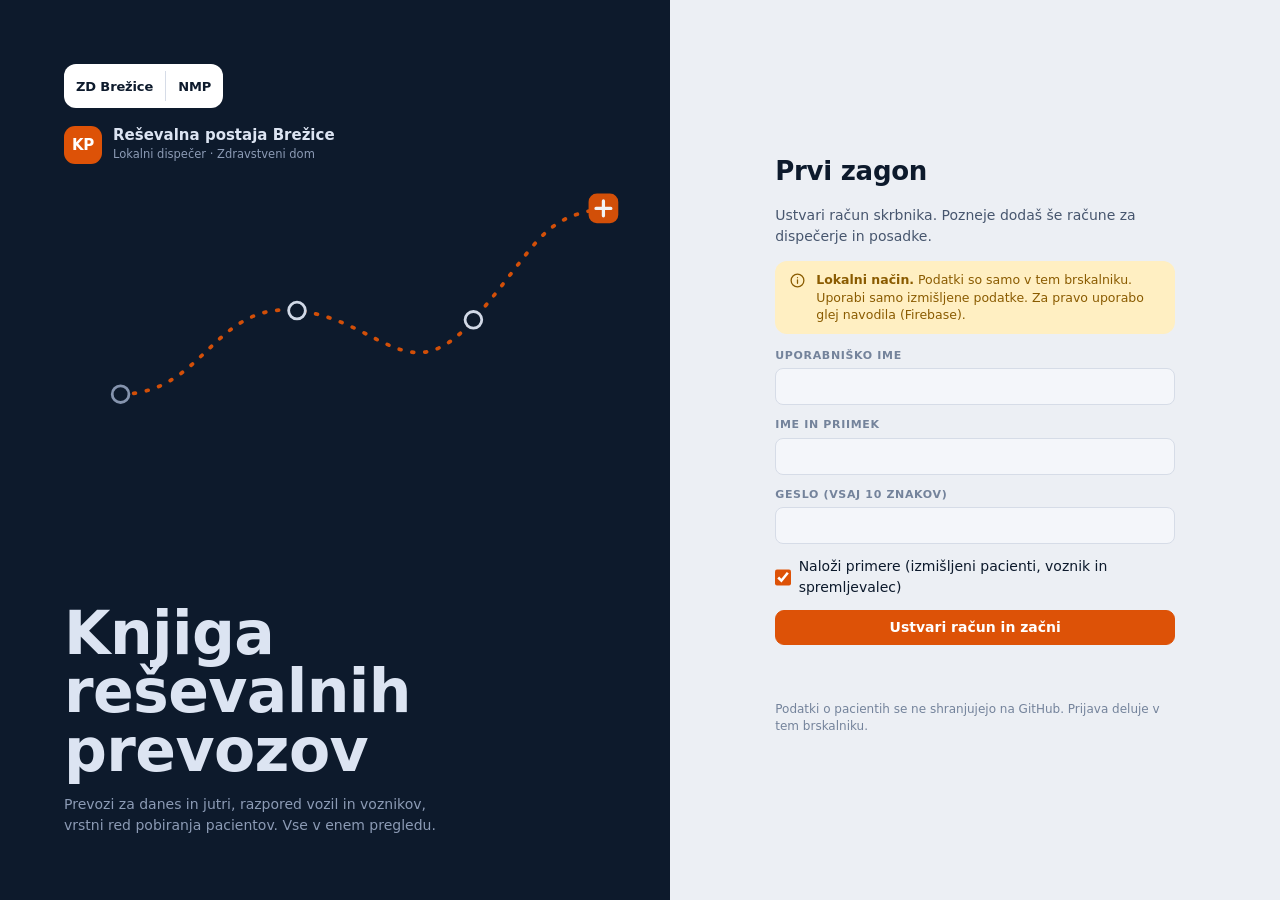
==== commit c0272dcd: "Add files via upload" ====
--- a/index.html
+++ b/index.html
@@ -2,667 +2,21 @@
 <html lang="sl">
 <head>
 <meta charset="utf-8">
+<meta http-equiv="Content-Security-Policy" content="default-src 'none'; script-src 'self' https://www.gstatic.com; style-src 'self' 'unsafe-inline'; img-src 'self' data: blob: https://tile.openstreetmap.org; font-src 'self'; connect-src 'self' https://*.googleapis.com https://*.firebaseio.com wss://*.firebaseio.com https://router.project-osrm.org https://routing.openstreetmap.de https://nominatim.openstreetmap.org; manifest-src 'self'; worker-src 'self'; base-uri 'none'; form-action 'self'; object-src 'none'">
+<meta name="referrer" content="no-referrer">
 <meta name="viewport" content="width=device-width, initial-scale=1, viewport-fit=cover">
 <meta name="robots" content="noindex, nofollow">
 <meta name="color-scheme" content="light dark">
-<style>:root{color-scheme:light;padding-top:env(safe-area-inset-top,0px);padding-bottom:env(safe-area-inset-bottom,0px)}</style>
-<link rel="icon" href="data:image/svg+xml,%3Csvg xmlns=%27http://www.w3.org/2000/svg%27 viewBox=%270 0 32 32%27%3E%3Crect width=%2732%27 height=%2732%27 rx=%278%27 fill=%27%23DD5207%27/%3E%3Cpath d=%27M16 8v16M8 16h16%27 stroke=%27white%27 stroke-width=%273.5%27 stroke-linecap=%27round%27/%3E%3C/svg%3E">
+<meta name="theme-color" content="#0D1A2C">
+<meta name="apple-mobile-web-app-capable" content="yes">
+<meta name="mobile-web-app-capable" content="yes">
+<meta name="apple-mobile-web-app-title" content="Prevozi">
+<meta name="apple-mobile-web-app-status-bar-style" content="black-translucent">
 <title>Knjiga reševalnih prevozov</title>
-<meta name="claude:viewport-fit-sides" content="cover">
-<link rel="preconnect" href="https://fonts.googleapis.com">
-<link rel="preconnect" href="https://fonts.gstatic.com" crossorigin>
-<link rel="stylesheet" href="https://fonts.googleapis.com/css2?family=Bricolage+Grotesque:opsz,wght@12..96,500;12..96,700;12..96,800&family=IBM+Plex+Mono:wght@400;500;600&family=IBM+Plex+Sans:wght@400;500;600&display=swap">
-<style>
-/* Layout concept: control room. A floating left rail (Knjiga, Dispečer, Posebnosti, Nastavitve) beside one wide work surface; a bottom tab bar on phones.
-   Colour: cool blue-grey paper, navy ink, one signal orange for primary actions and "danes"; green/amber/red are reserved for state.
-   Type: Bricolage Grotesque for headings and date numerals, IBM Plex Sans for the interface, IBM Plex Mono for times, kilometres and ride numbers. */
-:root{
-  --bg:#ECEFF4; --surface:#FFFFFF; --surface-2:#F4F6FA; --surface-3:#E7EBF2;
-  --ink:#0D1A2C; --ink-2:#47566E; --ink-3:#74839B; --line:#D6DCE7; --line-2:#C5CDDB;
-  --accent:#DD5207; --accent-ink:#FFFFFF; --accent-soft:#FCE6D9; --accent-line:#F1B896;
-  --ok:#17794F; --ok-soft:#DCF2E7; --warn:#8A5B00; --warn-soft:#FFEFC2; --bad:#B7222A; --bad-soft:#FADFE0;
-  --info:#2250B8; --info-soft:#E0E9FC;
-  --m-sede:#2250B8; --m-leze:#7B3BBF; --m-utila:#0A7581;
-  --rail:#0D1A2C; --rail-ink:#DCE4F2; --rail-dim:#8C9BB5; --rail-line:#22324B;
-  --pc0:#2F5FD0; --pc1:#7C4DC4; --pc2:#0E8A84; --pc3:#CC3F78; --pc4:#5F8A12; --pc5:#1B83B8; --pc6:#A8582F; --pc7:#8E3B9E;
-  --font-display:'Bricolage Grotesque','Segoe UI',system-ui,sans-serif;
-  --font-body:'IBM Plex Sans','Segoe UI',system-ui,-apple-system,sans-serif;
-  --font-mono:'IBM Plex Mono',ui-monospace,SFMono-Regular,Menlo,Consolas,monospace;
-  --shadow:0 1px 2px rgba(13,26,44,.06),0 6px 20px rgba(13,26,44,.06);
-}
-@media (prefers-color-scheme: dark){
-  :root:not([data-theme="light"]){
-    --bg:#0A111E; --surface:#111B2D; --surface-2:#16223A; --surface-3:#1D2B47;
-    --ink:#E8EDF6; --ink-2:#A3B1C9; --ink-3:#7585A1; --line:#25344F; --line-2:#33456A;
-    --accent:#FF8240; --accent-ink:#1A0D03; --accent-soft:#3A2314; --accent-line:#7A4524;
-    --ok:#4CC790; --ok-soft:#12352A; --warn:#F0BE56; --warn-soft:#3A2D0E; --bad:#FF7F86; --bad-soft:#3E1A1E;
-    --info:#7FA4FF; --info-soft:#17284F;
-    --m-sede:#7FA4FF; --m-leze:#C09BFF; --m-utila:#52D0DB;
-    --rail:#070C16; --rail-ink:#DCE4F2; --rail-dim:#7585A1; --rail-line:#1B2740;
-    --pc0:#7FA4FF; --pc1:#B79CFF; --pc2:#4FD0C8; --pc3:#FF8DB3; --pc4:#A5CF4F; --pc5:#5DBDF0; --pc6:#E69A6E; --pc7:#D693E6;
-    --shadow:0 1px 2px rgba(0,0,0,.4),0 8px 24px rgba(0,0,0,.35);
-    color-scheme:dark;
-  }
-}
-:root[data-theme="dark"]{
-  --bg:#0A111E; --surface:#111B2D; --surface-2:#16223A; --surface-3:#1D2B47;
-  --ink:#E8EDF6; --ink-2:#A3B1C9; --ink-3:#7585A1; --line:#25344F; --line-2:#33456A;
-  --accent:#FF8240; --accent-ink:#1A0D03; --accent-soft:#3A2314; --accent-line:#7A4524;
-  --ok:#4CC790; --ok-soft:#12352A; --warn:#F0BE56; --warn-soft:#3A2D0E; --bad:#FF7F86; --bad-soft:#3E1A1E;
-  --info:#7FA4FF; --info-soft:#17284F;
-  --m-sede:#7FA4FF; --m-leze:#C09BFF; --m-utila:#52D0DB;
-  --rail:#070C16; --rail-ink:#DCE4F2; --rail-dim:#7585A1; --rail-line:#1B2740;
-  --pc0:#7FA4FF; --pc1:#B79CFF; --pc2:#4FD0C8; --pc3:#FF8DB3; --pc4:#A5CF4F; --pc5:#5DBDF0; --pc6:#E69A6E; --pc7:#D693E6;
-  --shadow:0 1px 2px rgba(0,0,0,.4),0 8px 24px rgba(0,0,0,.35);
-  color-scheme:dark;
-}
-*{box-sizing:border-box}
-[hidden]{display:none!important}
-body{background:var(--bg);color:var(--ink);font:14px/1.5 var(--font-body);margin:0}
-h1,h2,h3,h4{font-family:var(--font-display);margin:0;text-wrap:balance;letter-spacing:-.01em}
-button,input,select,textarea{font:inherit;color:inherit}
-button{cursor:pointer}
-a{color:var(--info)}
-.mono,.tnum{font-family:var(--font-mono);font-variant-numeric:tabular-nums}
-.muted{color:var(--ink-2)} .dim{color:var(--ink-3)}
-.sr{position:absolute;width:1px;height:1px;overflow:hidden;clip:rect(0 0 0 0);white-space:nowrap}
-:focus-visible{outline:2px solid var(--accent);outline-offset:2px;border-radius:6px}
-
-/* ---------- Shell ---------- */
-.shell{display:grid;grid-template-columns:236px minmax(0,1fr);gap:20px;align-items:start;
-  padding-block:16px;padding-left:max(16px,env(safe-area-inset-left,0px));padding-right:max(16px,env(safe-area-inset-right,0px));max-width:1640px;margin:0 auto}
-.rail{position:sticky;top:16px;background:var(--rail);color:var(--rail-ink);border-radius:18px;padding:18px 14px;display:flex;flex-direction:column;gap:18px;min-height:calc(100dvh - 32px - env(safe-area-inset-top,0px) - env(safe-area-inset-bottom,0px))}
-.brand{display:flex;gap:11px;align-items:center;padding:2px 6px}
-.brand-mark{width:38px;height:38px;border-radius:11px;background:var(--accent);color:var(--accent-ink);display:grid;place-items:center;font:800 15px var(--font-display);letter-spacing:-.02em;flex:none}
-.brand b{display:block;font:700 15px/1.15 var(--font-display)}
-.brand span{display:block;font-size:11.5px;color:var(--rail-dim);margin-top:2px}
-.nav{display:flex;flex-direction:column;gap:3px}
-.nav button{display:flex;align-items:center;gap:11px;border:0;background:transparent;color:var(--rail-dim);padding:10px 12px;border-radius:10px;text-align:left;font-weight:500}
-.nav button svg{width:19px;height:19px;flex:none}
-.nav button:hover{background:var(--rail-line);color:var(--rail-ink)}
-.nav button[aria-current="page"]{background:var(--rail-line);color:#fff}
-.nav button[aria-current="page"] svg{color:var(--accent)}
-.nav .count{margin-left:auto;font:500 11px var(--font-mono);background:var(--accent);color:var(--accent-ink);border-radius:99px;padding:1px 7px}
-.rail-foot{margin-top:auto;display:flex;flex-direction:column;gap:10px;border-top:1px solid var(--rail-line);padding-top:14px}
-.userbox{display:flex;align-items:center;gap:10px;padding:0 6px}
-.avatar{width:32px;height:32px;border-radius:50%;background:var(--rail-line);display:grid;place-items:center;font:600 12px var(--font-body);color:var(--rail-ink);flex:none}
-.userbox div{min-width:0;line-height:1.25} .userbox b{display:block;font-size:13px;overflow:hidden;text-overflow:ellipsis;white-space:nowrap} .userbox span{font-size:11.5px;color:var(--rail-dim)}
-.rail-btns{display:flex;gap:6px}
-.rail-btns button{flex:1;border:1px solid var(--rail-line);background:transparent;color:var(--rail-ink);border-radius:9px;padding:7px 8px;font-size:12.5px}
-.rail-btns button:hover{background:var(--rail-line)}
-.work{min-width:0;display:flex;flex-direction:column;gap:18px}
-.top{display:flex;align-items:flex-end;justify-content:space-between;gap:14px;flex-wrap:wrap}
-.top h1{font-size:clamp(24px,3.2vw,34px);font-weight:800;line-height:1.05}
-.top .sub{color:var(--ink-2);margin-top:4px}
-.top-actions{display:flex;gap:8px;align-items:center;flex-wrap:wrap}
-.savepill{font:500 12px var(--font-mono);color:var(--ink-3);display:flex;align-items:center;gap:6px}
-.savepill i{width:7px;height:7px;border-radius:50%;background:var(--ok);display:inline-block}
-.savepill.busy i{background:var(--warn)}
-.tabbar{display:none}
-
-/* ---------- Controls ---------- */
-.btn{display:inline-flex;align-items:center;justify-content:center;gap:7px;border:1px solid var(--line-2);background:var(--surface);color:var(--ink);border-radius:9px;padding:8px 13px;font-weight:500;line-height:1.2;white-space:nowrap}
-.btn:hover{border-color:var(--ink-3);background:var(--surface-2)}
-.btn.primary{background:var(--accent);border-color:var(--accent);color:var(--accent-ink);font-weight:600}
-.btn.primary:hover{filter:brightness(1.07)}
-.btn.sm{padding:5px 10px;font-size:12.5px;border-radius:8px}
-.btn.danger{color:var(--bad);border-color:color-mix(in srgb,var(--bad) 35%,var(--line))}
-.btn.ghost{border-color:transparent;background:transparent}
-.btn svg{width:16px;height:16px}
-.btn[disabled]{opacity:.5;cursor:not-allowed}
-.icon-btn{border:0;background:transparent;color:var(--ink-3);width:28px;height:28px;border-radius:8px;display:grid;place-items:center;padding:0}
-.icon-btn:hover{background:var(--surface-3);color:var(--ink)}
-.icon-btn svg{width:16px;height:16px}
-.field{display:flex;flex-direction:column;gap:4px;min-width:0}
-.field>label,.lbl{font-size:11px;font-weight:600;letter-spacing:.06em;text-transform:uppercase;color:var(--ink-3)}
-input[type=text],input[type=search],input[type=time],input[type=tel],input[type=password],input[type=number],input[type=date],input:not([type]),select,textarea{
-  width:100%;min-width:0;background:var(--surface-2);border:1px solid var(--line);border-radius:8px;padding:7px 10px;color:var(--ink);transition:border-color .12s,background .12s}
-input:hover,select:hover,textarea:hover{border-color:var(--line-2)}
-input:focus,select:focus,textarea:focus{outline:none;border-color:var(--accent);background:var(--surface);box-shadow:0 0 0 3px var(--accent-soft)}
-input.warnfield{border-color:var(--warn);background:var(--warn-soft)}
-input[type=checkbox]{width:17px;height:17px;accent-color:var(--accent);margin:0}
-textarea{resize:vertical;min-height:70px}
-.seg{display:flex;background:var(--surface-3);border-radius:9px;padding:3px;gap:2px}
-.seg button{flex:1;white-space:nowrap;border:0;background:transparent;border-radius:7px;padding:6px 8px;font-size:12.5px;font-weight:500;color:var(--ink-2)}
-.seg button[aria-pressed="true"]{background:var(--surface);color:var(--ink);box-shadow:0 1px 2px rgba(13,26,44,.15)}
-.seg button[aria-pressed="true"][data-mode="sede"]{color:var(--m-sede)}
-.seg button[aria-pressed="true"][data-mode="leze"]{color:var(--m-leze)}
-.seg button[aria-pressed="true"][data-mode="utila"]{color:var(--m-utila)}
-.seg.inline{display:inline-flex}
-.chip{display:inline-flex;align-items:center;gap:5px;border-radius:99px;padding:2px 9px;font-size:12px;font-weight:500;background:var(--surface-3);color:var(--ink-2);border:1px solid transparent;white-space:nowrap}
-.chip.accent{background:var(--accent-soft);color:var(--accent);border-color:var(--accent-line)}
-.chip.ok{background:var(--ok-soft);color:var(--ok)} .chip.warn{background:var(--warn-soft);color:var(--warn)} .chip.bad{background:var(--bad-soft);color:var(--bad)} .chip.info{background:var(--info-soft);color:var(--info)}
-.chip.mono{font-family:var(--font-mono);font-size:11.5px}
-.chip.toggle{cursor:pointer;background:var(--surface);border-color:var(--line-2);padding:5px 11px;font-size:13px}
-.chip.toggle[aria-pressed="true"]{background:var(--ink);color:var(--bg);border-color:var(--ink)}
-.card{background:var(--surface);border:1px solid var(--line);border-radius:14px;box-shadow:var(--shadow)}
-.card-pad{padding:16px}
-.card h3{font-size:16px;font-weight:700}
-.card-head{display:flex;align-items:center;justify-content:space-between;gap:10px;margin-bottom:12px;flex-wrap:wrap}
-.banner{display:flex;gap:10px;align-items:flex-start;border-radius:12px;padding:10px 14px;background:var(--info-soft);color:var(--info);font-size:13px;line-height:1.4}
-.banner.warn{background:var(--warn-soft);color:var(--warn)} .banner.bad{background:var(--bad-soft);color:var(--bad)} .banner.ok{background:var(--ok-soft);color:var(--ok)}
-.banner b{font-weight:600}
-.banner svg{width:17px;height:17px;flex:none;margin-top:1px}
-.row{display:flex;gap:10px;align-items:center;flex-wrap:wrap}
-.grow{flex:1;min-width:0}
-.hint{font-size:12px;color:var(--ink-3)}
-.empty-state{border:1.5px dashed var(--line-2);border-radius:14px;padding:26px;text-align:center;color:var(--ink-2)}
-
-/* ---------- Auth ---------- */
-.auth{min-height:100dvh;display:grid;grid-template-columns:minmax(0,1.1fr) minmax(0,1fr);background:var(--bg)}
-.auth-art{background:var(--rail);color:var(--rail-ink);padding:clamp(28px,5vw,64px);padding-left:max(clamp(28px,5vw,64px),env(safe-area-inset-left,0px));display:flex;flex-direction:column;justify-content:space-between;gap:30px;position:relative;overflow:hidden}
-.auth-art h1{font-size:clamp(34px,5vw,60px);font-weight:800;line-height:.98;max-width:11ch}
-.auth-art p{color:var(--rail-dim);max-width:44ch;margin:14px 0 0}
-.auth-art svg.route{position:absolute;right:clamp(16px,4vw,48px);top:clamp(110px,18vh,190px);width:min(520px,86%);opacity:.95;pointer-events:none}
-.auth-art .brand{padding:0}
-.auth-art .logobar{align-self:flex-start}
-.auth-form{display:flex;align-items:center;justify-content:center;padding:28px;padding-right:max(28px,env(safe-area-inset-right,0px))}
-.auth-card{width:min(400px,100%);display:flex;flex-direction:column;gap:14px}
-.auth-card h2{font-size:26px;font-weight:800}
-.auth-card form{display:flex;flex-direction:column;gap:12px}
-.auth-err{color:var(--bad);font-size:13px;min-height:18px}
-.legalnote{font-size:12px;color:var(--ink-3);line-height:1.45}
-
-/* ---------- Month book ---------- */
-.monthbar{display:flex;align-items:center;gap:10px;flex-wrap:wrap}
-.monthbar h2{font-size:22px;font-weight:800;min-width:9ch}
-.stats{display:flex;gap:8px;flex-wrap:wrap}
-.stat{background:var(--surface);border:1px solid var(--line);border-radius:12px;padding:8px 14px;min-width:112px}
-.stat b{display:block;font:600 20px var(--font-mono);font-variant-numeric:tabular-nums;line-height:1.2}
-.stat span{font-size:11.5px;color:var(--ink-2)}
-.days{display:grid;grid-template-columns:repeat(auto-fill,minmax(290px,1fr));gap:12px}
-.day{background:var(--surface);border:1px solid var(--line);border-radius:14px;overflow:hidden;display:flex;flex-direction:column}
-.day.today{border-color:var(--accent);box-shadow:0 0 0 2px var(--accent-soft)}
-.day.wk .day-head{background:var(--surface-2)}
-.day.past{opacity:.82}
-.day-head{display:flex;align-items:center;gap:12px;width:100%;border:0;background:transparent;text-align:left;padding:12px 14px;border-bottom:1px solid var(--line)}
-.day-head:hover{background:var(--surface-2)}
-.dnum{font:800 34px/1 var(--font-display);letter-spacing:-.03em;min-width:1.7ch}
-.today .dnum{color:var(--accent)}
-.dtxt{min-width:0;flex:1}
-.dname{display:block;font-weight:600;text-transform:capitalize}
-.dmeta{display:flex;gap:5px;flex-wrap:wrap;margin-top:4px}
-.dcount{font:500 12px var(--font-mono);color:var(--ink-2);text-align:right;white-space:nowrap}
-.dcount b{display:block;font-size:16px;color:var(--ink)}
-.crew{padding:10px 14px 14px;display:flex;flex-direction:column;gap:6px}
-.crew h4{font:600 11px var(--font-body);letter-spacing:.07em;text-transform:uppercase;color:var(--ink-3)}
-.crew-row{display:grid;grid-template-columns:92px minmax(0,1fr);gap:8px;align-items:center}
-.crew-row label{font-weight:600;font-size:13px;overflow:hidden;text-overflow:ellipsis;white-space:nowrap}
-.crew-row input{padding:5px 8px;font-size:13px}
-.crew-row input.auto{border-style:dashed}
-
-/* ---------- Day book ---------- */
-.daybar{display:flex;gap:12px;align-items:center;flex-wrap:wrap;justify-content:space-between}
-.toolbar{display:flex;gap:8px;align-items:center;flex-wrap:wrap}
-.toolbar input[type=search]{width:200px}
-.boxes{display:grid;grid-template-columns:repeat(auto-fill,minmax(330px,1fr));gap:12px}
-.box{background:var(--surface);border:1px solid var(--line);border-radius:14px;padding:12px;display:flex;flex-direction:column;gap:9px}
-.box.empty{background:var(--surface-2);border-style:dashed}
-.box.empty .nr{background:var(--surface-3);color:var(--ink-3)}
-.box.done{border-color:color-mix(in srgb,var(--ok) 45%,var(--line))}
-.box.done .bgrid{opacity:.72}
-.bhead{display:flex;align-items:center;gap:6px 8px;min-height:28px;flex-wrap:wrap}
-.nr{font:600 13px var(--font-mono);background:var(--ink);color:var(--bg);border-radius:7px;min-width:30px;height:26px;display:grid;place-items:center;padding:0 6px}
-.bhead .sp{flex:1;min-width:0}
-.bgrid{display:grid;grid-template-columns:minmax(0,1fr) 128px;gap:8px}
-.bgrid .full{grid-column:1/-1}
-.bgrid input[type=time]{font-family:var(--font-mono)}
-.donerow{display:flex;align-items:center;gap:10px;flex-wrap:wrap;border-top:1px solid var(--line);padding-top:9px}
-.donerow label.check{display:flex;align-items:center;gap:8px;font-weight:600;cursor:pointer}
-.donerow .whodid{flex:1;min-width:150px;display:none}
-.box.done .whodid{display:block}
-.assign{white-space:nowrap;font:500 11.5px var(--font-mono);color:var(--info);background:var(--info-soft);border-radius:99px;padding:2px 9px}
-.assign.late{color:var(--bad);background:var(--bad-soft)}
-.warnlist{margin:0;padding-left:18px;display:flex;flex-direction:column;gap:3px}
-.warnlist li::marker{color:var(--warn)}
-details.warnbox{background:var(--warn-soft);color:var(--warn);border-radius:12px;padding:10px 14px}
-details.warnbox summary{cursor:pointer;font-weight:600}
-/* cestni podatki, predlogi, zemljevid poti, ETA */
-.routebar{display:flex;align-items:center;gap:10px;flex-wrap:wrap;border:1px solid var(--line);border-radius:12px;background:var(--surface);padding:8px 12px;font-size:13px;color:var(--ink-2)}
-.routebar .rt{flex:1 1 260px;min-width:0}
-.sugg{display:flex;flex-direction:column;gap:6px;margin:0;padding:0;list-style:none}
-.sugg li{display:flex;gap:8px;align-items:flex-start;font-size:13.5px;line-height:1.4}
-.sugg li .chip{flex:none;margin-top:1px}
-.eta{display:inline-flex;gap:4px;align-items:center;font:500 12px var(--font-mono);color:var(--ink-2)}
-.eta.bad{color:var(--bad)} .eta.ok{color:var(--ok)} .eta.warn{color:var(--warn)}
-.rmap{border:1px solid var(--line);border-radius:12px;background:var(--surface-2);padding:6px;margin:4px 0 2px}
-.rmap .rleg{font-size:12px;color:var(--ink-2);margin:6px 4px 2px}
-/* interaktivni zemljevid (56-map.js) */
-.imap{position:relative;border-radius:9px;overflow:hidden;border:1px solid var(--line);background:#e8ecef}
-.imap-vp{position:relative;height:clamp(280px,52vh,440px);overflow:hidden;touch-action:none;cursor:grab;user-select:none;-webkit-user-select:none;outline-offset:-3px;
-  background:linear-gradient(var(--line) 1px,transparent 1px) 0 0/48px 48px,linear-gradient(90deg,var(--line) 1px,transparent 1px) 0 0/48px 48px,var(--surface-2)}
-.imap-vp.grab{cursor:grabbing}
-.imap-tiles,.imap-pins{position:absolute;inset:0;overflow:hidden}
-.imap-tiles{z-index:0}
-.imap-pins{pointer-events:none;z-index:2}
-.imap-t{position:absolute;left:0;top:0;max-width:none;opacity:0;transition:opacity .15s;pointer-events:none;-webkit-user-drag:none}
-.imap-t.ok{opacity:1}
-.imap-svg{position:absolute;left:0;top:0;pointer-events:none;overflow:visible;z-index:1}
-.imap-casing{fill:none;stroke:#fff;stroke-width:8.5;stroke-linecap:round;stroke-linejoin:round;opacity:.92}
-.imap-line{fill:none;stroke-width:4.6;stroke-linecap:round;stroke-linejoin:round}
-.imap-line.est{stroke:#5b6572;stroke-dasharray:7 6}
-.imap-arrow{fill:none;stroke:#fff;stroke-width:2.2;stroke-linecap:round;stroke-linejoin:round}
-.imap-pin{position:absolute;left:0;top:0;pointer-events:auto;min-width:26px;height:26px;margin:-13px 0 0 -13px;padding:0 6px;border-radius:13px;border:2.5px solid var(--pc,var(--accent));background:#fff;color:#14202e;font:700 12px/1 var(--font-mono);display:flex;align-items:center;justify-content:center;box-shadow:0 1px 5px rgba(0,0,0,.4);cursor:pointer;will-change:transform}
-.imap-pin.do{background:var(--pc,var(--accent));color:#fff}
-.imap-pin.base{border-radius:6px;background:#0d1a2c;border-color:#fff;color:#fff;min-width:24px;height:24px;margin:-12px 0 0 -12px;padding:0}
-.imap-pin.base::after{content:'+';font-size:16px;font-weight:700}
-.imap-pin.mixed{box-shadow:0 0 0 3px #0d1a2c,0 1px 5px rgba(0,0,0,.4)}
-.imap-pin.sel{outline:3px solid rgba(37,99,235,.7);outline-offset:1px;z-index:2}
-.imap-pin:focus-visible,.imap-ctl button:focus-visible{outline:3px solid #2563eb;outline-offset:2px}
-.imap-ctl{position:absolute;right:8px;top:8px;z-index:5;display:flex;flex-direction:column;gap:6px}
-.imap-ctl button{width:36px;height:36px;border-radius:9px;border:1px solid var(--line-2,var(--line));background:var(--surface);color:var(--ink);display:grid;place-items:center;cursor:pointer;box-shadow:0 1px 4px rgba(0,0,0,.25);padding:0}
-.imap-ctl button[aria-pressed="false"]{color:var(--ink-3)}
-.imap-ctl button:hover{background:var(--surface-2)}
-.imap-pop{position:absolute;z-index:6;width:max-content;max-width:min(290px,calc(100% - 12px));max-height:calc(100% - 12px);overflow:auto;background:var(--surface);color:var(--ink);border:1px solid var(--line-2,var(--line));border-radius:11px;padding:9px 34px 9px 11px;font-size:13px;line-height:1.35;box-shadow:0 6px 20px rgba(0,0,0,.35);cursor:auto}
-.imap-pop[hidden],.imap-note[hidden]{display:none}
-.imap-pi + .imap-pi{border-top:1px solid var(--line);margin-top:7px;padding-top:7px}
-.imap-pi b{font-weight:650}
-.imap-pi .mp-t{font:600 12px var(--font-mono);color:var(--ink-2)}
-.imap-pi .mp-p{color:var(--ink-2)}
-.imap-x{position:absolute;right:3px;top:3px;width:28px;height:28px;border:0;background:transparent;color:var(--ink-2);border-radius:8px;display:grid;place-items:center;cursor:pointer;padding:0}
-.imap-scale{position:absolute;left:8px;bottom:24px;z-index:4;border:2px solid #333;border-top:0;font:600 10.5px var(--font-mono);color:#222;background:rgba(255,255,255,.7);padding:0 4px;height:12px;line-height:10px;white-space:nowrap}
-.imap-note{position:absolute;left:8px;top:8px;right:56px;z-index:4;background:var(--warn-soft);color:var(--warn);border-radius:8px;padding:6px 10px;font-size:12.5px}
-.imap-attr{position:absolute;left:0;bottom:0;z-index:4;font-size:10.5px;line-height:1.5;background:rgba(255,255,255,.82);color:#333;padding:0 6px;border-top-right-radius:6px}
-.imap-attr a{color:inherit}
-.imap.imap-tall .imap-vp{height:clamp(340px,64vh,580px)}
-.imap.imap-full{position:fixed;inset:0;z-index:1000;border-radius:0;border:0}
-.imap.imap-full .imap-vp{height:100%}
-html.imap-lock,html.imap-lock body{overflow:hidden}
-.daymap-legend{display:flex;gap:6px;flex-wrap:wrap;align-items:center;margin:0 0 8px}
-.daymap-legend .chip.toggle{display:inline-flex;align-items:center;gap:6px}
-.daymap-legend .sw{width:12px;height:12px;border-radius:3px;flex:none}
-.daymap-legend .chip.toggle[aria-pressed="false"]{opacity:.5;text-decoration:line-through}
-li.stop.mapfocus{cursor:pointer}
-li.stop.mapfocus:hover{background:var(--surface-2)}
-.quick{display:flex;gap:8px;margin:2px 0 4px}
-.quick input{flex:1 1 auto;min-width:0;font-size:15px}
-.quickprev{min-height:20px;margin:0 2px 8px;line-height:1.45}
-.notechips{display:flex;flex-wrap:wrap;gap:6px;flex-direction:row}
-.menulbl{font-size:11.5px;color:var(--ink-3);text-transform:uppercase;letter-spacing:.05em;margin:8px 4px 2px}
-.copylist{display:flex;flex-direction:column;gap:2px;max-height:300px;overflow:auto;border:1px solid var(--line);border-radius:10px;padding:4px}
-.copyrow{display:flex;align-items:center;gap:10px;padding:6px 8px;border-radius:8px;cursor:pointer}
-.copyrow:hover{background:var(--surface-2)}
-.copyrow .cn{min-width:0;overflow:hidden;text-overflow:ellipsis;white-space:nowrap}
-.copyrow .nr{flex:none}
-@media (max-width:760px){.imap-vp{height:clamp(260px,46vh,380px)}.imap-ctl button{width:40px;height:40px}}
-
-/* ---------- Suggestions ---------- */
-#suggest{position:fixed;z-index:50;background:var(--surface);border:1px solid var(--line-2);border-radius:11px;box-shadow:0 12px 32px rgba(13,26,44,.22);padding:4px;max-height:300px;overflow:auto;min-width:240px}
-#suggest button{display:flex;flex-direction:column;align-items:flex-start;gap:0;width:100%;text-align:left;border:0;background:transparent;border-radius:8px;padding:7px 10px}
-#suggest button b{font-weight:600} #suggest button span{font-size:11.5px;color:var(--ink-3)}
-#suggest button[aria-selected="true"],#suggest button:hover{background:var(--accent-soft)}
-#suggest mark{background:transparent;color:var(--accent);font-weight:700}
-
-/* ---------- Dispatcher ---------- */
-.dispatch{display:grid;grid-template-columns:minmax(300px,380px) minmax(0,1fr);gap:16px;align-items:start}
-.stack{display:flex;flex-direction:column;gap:16px;min-width:0}
-.duty-item{display:grid;grid-template-columns:minmax(0,1fr) auto;gap:6px 8px;padding:10px;border:1px solid var(--line);border-radius:11px;background:var(--surface-2)}
-.duty-item .dn{font-weight:600;min-width:0;overflow:hidden;text-overflow:ellipsis}
-.duty-item .dsel{grid-column:1/-1;display:grid;grid-template-columns:repeat(2,minmax(0,1fr));gap:6px}
-.duty-item select,.duty-item input{padding:5px 8px;font-size:12.5px}
-.veh-item{display:flex;align-items:center;gap:10px;padding:9px 10px;border:1px solid var(--line);border-radius:11px}
-.veh-item.off{opacity:.6;background:var(--surface-2)}
-.veh-item label{display:flex;align-items:center;gap:10px;flex:1;min-width:0;cursor:pointer}
-.veh-item .vn{font-weight:600}
-.caps{display:flex;gap:4px;flex-wrap:wrap}
-.tablewrap{overflow-x:auto;border:1px solid var(--line);border-radius:12px}
-table{border-collapse:collapse;width:100%;font-size:13.5px}
-th{font-size:11px;letter-spacing:.07em;text-transform:uppercase;color:var(--ink-3);text-align:left;font-weight:600;background:var(--surface-2);padding:9px 12px;white-space:nowrap}
-td{padding:10px 12px;border-top:1px solid var(--line);vertical-align:top}
-td.nums{font-family:var(--font-mono);font-variant-numeric:tabular-nums}
-.numchips{display:flex;gap:4px;flex-wrap:wrap}
-.numchips .chip{font-family:var(--font-mono)}
-.crewcard{padding:0;overflow:hidden}
-.crewcard>summary{cursor:pointer;list-style:none;position:relative;padding-right:42px!important}
-.crewcard>summary::-webkit-details-marker{display:none}
-.crewcard>summary::after{content:"";position:absolute;right:18px;top:50%;width:8px;height:8px;border-right:2px solid var(--ink-3);border-bottom:2px solid var(--ink-3);transform:translateY(-70%) rotate(45deg);transition:transform .15s}
-.crewcard[open]>summary::after{transform:translateY(-30%) rotate(-135deg)}
-.crewcard[open]>summary{border-bottom:1px solid var(--line)}
-.crewcard:not([open])>summary{border-bottom:0!important}
-.crewhead{display:flex;align-items:center;gap:8px;margin:4px 2px 0}.crewhead h3{margin:0;font-size:15px;color:var(--ink-2)}
-.stats.compact{gap:6px}.stats.compact .stat{display:flex;align-items:baseline;gap:7px;min-width:0;padding:5px 12px;border-radius:999px}.stats.compact .stat b{display:inline;font-size:16px}.stats.compact .stat span{font-size:12px;white-space:nowrap}
-.crewcard>summary{display:flex;gap:12px;align-items:center;justify-content:space-between;flex-wrap:wrap;padding:13px 16px;background:var(--surface-2);border-bottom:1px solid var(--line)}
-.crewcard h3{font-size:18px}
-.crewcard .meta{display:flex;gap:6px;flex-wrap:wrap}
-.trip{padding:12px 16px;border-top:1px solid var(--line)}
-.trip:first-of-type{border-top:0}
-.trip-head{display:flex;gap:8px;align-items:center;flex-wrap:wrap;margin-bottom:8px}
-.stops{list-style:none;margin:0;padding:0;display:flex;flex-direction:column}
-.stop{display:grid;grid-template-columns:54px 22px minmax(0,1fr) auto;gap:8px;align-items:start;padding:5px 0}
-.stop time{font:600 13.5px var(--font-mono);padding-top:1px}
-.dot{width:12px;height:12px;border-radius:50%;margin:5px auto 0;border:2.5px solid var(--ink);background:var(--surface);position:relative}
-.dot.do{background:var(--ink)}
-.dot.base{border-color:var(--ink-3);background:var(--ink-3);width:9px;height:9px;margin-top:6px}
-.stop .who{font-weight:600}
-.stop .addr{font-size:12.5px;color:var(--ink-2)}
-.stop .leg{font-size:11.5px;color:var(--ink-3);font-family:var(--font-mono)}
-.legline{display:grid;grid-template-columns:54px 22px minmax(0,1fr);gap:8px;font:500 11.5px var(--font-mono);color:var(--ink-3)}
-.legline i{display:block;width:2px;background:var(--line-2);margin:0 auto;min-height:16px}
-.pin select{padding:3px 6px;font-size:12px;width:auto}
-.timeline-note{font-size:12.5px;color:var(--ink-2)}
-
-/* ---------- Notices, settings ---------- */
-.two{display:grid;grid-template-columns:minmax(280px,380px) minmax(0,1fr);gap:16px;align-items:start}
-.formgrid{display:grid;grid-template-columns:repeat(2,minmax(0,1fr));gap:10px}
-.formgrid .full{grid-column:1/-1}
-.notice{display:grid;grid-template-columns:auto minmax(0,1fr) auto;gap:12px;align-items:center;padding:12px 14px;border:1px solid var(--line);border-radius:12px;background:var(--surface)}
-.notice.closed{opacity:.55}
-.tabs{display:flex;gap:4px;flex-wrap:wrap;border-bottom:1px solid var(--line);padding-bottom:0}
-.tabs button{border:0;background:transparent;padding:9px 13px;border-bottom:2px solid transparent;color:var(--ink-2);font-weight:500;margin-bottom:-1px}
-.tabs button[aria-selected="true"]{color:var(--ink);border-bottom-color:var(--accent);font-weight:600}
-.edtable input,.edtable select{padding:5px 8px;font-size:13px}
-.edtable td{padding:6px 8px;vertical-align:middle}
-.edtable input[type=number]{width:70px}
-.edtable input[type=time]{width:110px}
-.edtable td.coord input{width:92px}
-.scrollbox{max-height:520px;overflow:auto;border:1px solid var(--line);border-radius:12px}
-.scrollbox table th{position:sticky;top:0;z-index:1}
-.kv{display:grid;grid-template-columns:minmax(0,1fr) 120px;gap:8px 12px;align-items:center}
-.kv label{font-size:13px}
-
-/* ---------- Toast ---------- */
-#toast{position:fixed;left:50%;transform:translateX(-50%);bottom:calc(24px + env(safe-area-inset-bottom,0px));z-index:80;display:flex;flex-direction:column;gap:8px;align-items:center;pointer-events:none}
-#toast div{background:var(--ink);color:var(--bg);padding:9px 16px;border-radius:99px;font-weight:500;box-shadow:0 8px 24px rgba(0,0,0,.3);animation:tin .18s ease-out}
-@keyframes tin{from{opacity:0;transform:translateY(6px)}to{opacity:1;transform:none}}
-@media (prefers-reduced-motion:reduce){#toast div{animation:none}}
-
-/* ---------- Responsive ---------- */
-@media (max-width:1100px){
-  .dispatch,.two{grid-template-columns:minmax(0,1fr)}
-}
-@media (max-width:820px){
-  .shell{grid-template-columns:minmax(0,1fr);gap:14px;padding-bottom:calc(84px + env(safe-area-inset-bottom,0px))}
-  .rail{display:none}
-  .tabbar{display:flex;position:fixed;left:0;right:0;bottom:0;z-index:40;background:var(--rail);padding:6px max(8px,env(safe-area-inset-right,0px)) calc(6px + env(safe-area-inset-bottom,0px)) max(8px,env(safe-area-inset-left,0px));gap:2px}
-  .tabbar button{flex:1;display:flex;flex-direction:column;align-items:center;gap:2px;border:0;background:transparent;color:var(--rail-dim);font-size:11px;padding:6px 2px;border-radius:10px;min-width:0}
-  .tabbar button svg{width:21px;height:21px}
-  .tabbar button[aria-current="page"]{color:#fff;background:var(--rail-line)}
-  .tabbar button[aria-current="page"] svg{color:var(--accent)}
-  .auth{grid-template-columns:minmax(0,1fr)}
-  .auth-art{min-height:230px;padding-block:24px}
-  .auth-art h1{max-width:none;font-size:34px}
-  .auth-art svg.route{opacity:.3;top:70px}
-  .toolbar input[type=search]{width:100%}
-  .boxes{grid-template-columns:minmax(0,1fr)}
-  .days{grid-template-columns:minmax(0,1fr)}
-  .formgrid{grid-template-columns:minmax(0,1fr)}
-  .stop{grid-template-columns:48px 18px minmax(0,1fr)}
-  .stop .pin{grid-column:3}
-}
-@media (max-width:420px){
-  .crew-row{grid-template-columns:78px minmax(0,1fr)}
-  .stat{min-width:calc(50% - 4px);flex:1}
-}
-
-/* ---------- V2: barve pacientov ---------- */
-.pc0{--pcx:var(--pc0)}.pc1{--pcx:var(--pc1)}.pc2{--pcx:var(--pc2)}.pc3{--pcx:var(--pc3)}.pc4{--pcx:var(--pc4)}.pc5{--pcx:var(--pc5)}.pc6{--pcx:var(--pc6)}.pc7{--pcx:var(--pc7)}
-.pdot{display:inline-block;width:9px;height:9px;border-radius:50%;background:var(--pcx,var(--line-2));margin-right:7px;vertical-align:1px;flex:none}
-.pav{display:inline-grid;place-items:center;width:34px;height:34px;border-radius:11px;flex:none;font:700 12.5px var(--font-body);letter-spacing:.02em;
-  background:color-mix(in srgb,var(--pcx,var(--ink-3)) 16%,var(--surface));color:color-mix(in srgb,var(--pcx,var(--ink-3)) 72%,var(--ink));border:1px solid color-mix(in srgb,var(--pcx,var(--ink-3)) 34%,var(--surface))}
-.box[class*=" pc"],.box.pc0,.box.pc1,.box.pc2,.box.pc3,.box.pc4,.box.pc5,.box.pc6,.box.pc7{border-left:4px solid var(--pcx)}
-.pinfo{display:flex;align-items:center;gap:8px;border-top:1px dashed var(--line);padding-top:8px}
-.pinfo-main{flex:1;min-width:0}
-.pinfo select{width:auto;max-width:100%;padding:4px 8px;font-size:12.5px}
-.pinfo.none{justify-content:space-between}
-.donerow .check{font-size:13px}
-.linkbtn{border:0;background:transparent;color:inherit;text-decoration:underline;padding:0;font-weight:600;cursor:pointer}
-
-/* ---------- V2: pacienti ---------- */
-.plist{display:grid;grid-template-columns:minmax(300px,420px) minmax(0,1fr);gap:16px;align-items:start}
-.prows{display:flex;flex-direction:column;gap:6px}
-.prow{display:flex;align-items:center;gap:11px;width:100%;text-align:left;background:var(--surface);border:1px solid var(--line);border-left:4px solid var(--pcx,var(--line-2));border-radius:12px;padding:9px 11px}
-.prow:hover{background:var(--surface-2)}
-.prow[aria-current="true"]{border-color:var(--accent);border-left-color:var(--pcx,var(--accent));box-shadow:0 0 0 2px var(--accent-soft)}
-.pr-main{flex:1;min-width:0;display:flex;flex-direction:column;line-height:1.3}
-.pr-main b{overflow:hidden;text-overflow:ellipsis;white-space:nowrap}
-.pr-main .hint{overflow:hidden;text-overflow:ellipsis;white-space:nowrap}
-.pr-side{display:flex;flex-direction:column;align-items:flex-end;gap:3px;flex:none}
-.pdetail{border-top:4px solid var(--pcx,var(--line-2))}
-.swatches{display:flex;gap:6px;flex-wrap:wrap}
-.swatch{width:28px;height:28px;border-radius:9px;border:2px solid transparent;background:var(--pcx);padding:0}
-.swatch[aria-pressed="true"]{border-color:var(--ink);box-shadow:0 0 0 2px var(--surface) inset}
-.ncard{border:1px solid var(--line);border-left:4px solid var(--line-2);border-radius:12px;padding:11px 13px;display:flex;flex-direction:column;gap:7px;background:var(--surface-2)}
-.ncard.ok{border-left-color:var(--ok)}.ncard.warn{border-left-color:var(--warn)}.ncard.bad{border-left-color:var(--bad)}.ncard.info{border-left-color:var(--info)}
-.ncard-head{display:flex;gap:7px;align-items:center;flex-wrap:wrap}
-.nform{border-top:1px dashed var(--line-2);padding-top:10px;margin-top:2px}
-
-/* ---------- V2: stanja prevoza ---------- */
-.chip.st-na_poti,.chip.st-na_kraju{font-weight:600}
-.chip.st-zakljucena,.chip.st-na_cilju{background:var(--ok-soft);color:var(--ok)}
-.chip.st-v_vozilu{background:var(--accent-soft);color:var(--accent);border-color:var(--accent-line)}
-.chip.st-ni_doma,.chip.st-odklonjena,.chip.st-preklicana{background:var(--bad-soft);color:var(--bad)}
-.livelist{display:flex;flex-direction:column}
-.liverow{display:grid;grid-template-columns:auto minmax(0,1fr) auto;gap:10px;align-items:start;padding:11px 16px;border-top:1px solid var(--line);border-left:4px solid var(--pcx,transparent)}
-.liverow:first-child{border-top:0}
-.liverow .pdot{margin-top:7px}
-.lr-side{display:flex;flex-direction:column;gap:5px;align-items:flex-end}
-li.w-bend::marker{color:var(--accent)} li.w-bad::marker{color:var(--bad)}
-.dotbadge{position:absolute;top:5px;right:calc(50% - 16px);width:8px;height:8px;border-radius:50%;background:var(--accent)}
-
-/* ---------- V2: logotipi ---------- */
-.logobar{display:flex;align-items:center;gap:10px;background:#fff;border-radius:12px;padding:7px 12px;min-height:44px;align-self:flex-start;max-width:100%;flex-wrap:wrap}
-.logobar i{width:1px;align-self:stretch;background:#D6DCE7}
-.logoitem{display:inline-flex;align-items:center}
-.logoitem img{height:30px;width:auto;max-width:150px;object-fit:contain;display:block}
-.logoitem .lf{font:700 13px var(--font-display);color:#0D1A2C;letter-spacing:-.01em}
-.logoprev{min-height:70px;background:#fff;border:1px solid var(--line);border-radius:12px;display:grid;place-items:center;padding:10px}
-.logoprev img{max-height:60px;max-width:100%}
-.rail .logobar{align-self:stretch;justify-content:center}
-.crewlogos{margin-bottom:2px}
-
-/* ---------- V2: predogled (modal) ---------- */
-#modal{position:fixed;inset:0;z-index:90;display:grid;place-items:center;padding:16px}
-.modal-back{position:absolute;inset:0;background:rgba(7,12,22,.55)}
-.modal{position:relative;width:min(640px,100%);max-height:calc(100dvh - 32px);overflow:auto;background:var(--surface);border:1px solid var(--line-2);border-radius:16px;box-shadow:0 24px 64px rgba(0,0,0,.4);padding:16px;display:flex;flex-direction:column;gap:12px}
-.modal-head{display:flex;align-items:center;justify-content:space-between;gap:10px}
-.modal-head h3{font-size:18px}
-.pv{background:var(--surface-2);border:1px solid var(--line);border-radius:12px;padding:6px;display:flex;flex-direction:column;font-family:var(--font-mono);font-size:13px;max-height:48dvh;overflow:auto}
-.pvline{border:0;background:transparent;text-align:left;padding:5px 8px;border-radius:7px;font:inherit;white-space:pre-wrap;word-break:break-word;color:var(--ink)}
-.pvline:hover{background:var(--accent-soft)}
-
-/* ---------- V2: varnost, uporabniki ---------- */
-.checks{display:flex;flex-direction:column;gap:2px}
-.check-row{display:grid;grid-template-columns:auto minmax(0,1fr);gap:12px;align-items:start;padding:9px 0;border-top:1px solid var(--line)}
-.check-row:first-child{border-top:0}
-.check-row .chip{min-width:78px;justify-content:center}
-.mini{display:flex;flex-direction:column;gap:2px;font-size:10.5px;font-weight:600;letter-spacing:.05em;text-transform:uppercase;color:var(--ink-3)}
-.mini input{text-transform:none;letter-spacing:0;font-weight:400}
-
-/* ---------- V2: aplikacija posadke ---------- */
-.crewmode .rail,.crewmode .tabbar{display:none!important}
-.crewmode .shell{grid-template-columns:minmax(0,1fr);max-width:720px;padding-bottom:calc(32px + env(safe-area-inset-bottom,0px))}
-.crewmode .top h1{font-size:26px}
-.rcard{background:var(--surface);border:1px solid var(--line);border-left:5px solid var(--pcx,var(--line-2));border-radius:16px;padding:14px;display:flex;flex-direction:column;gap:10px;box-shadow:var(--shadow)}
-.rcard.st-card-zakljucena,.rcard.st-card-na_cilju{opacity:.72}
-.rcard.st-card-ni_doma,.rcard.st-card-odklonjena{border-color:var(--bad)}
-.rc-head{display:flex;gap:6px;align-items:center;flex-wrap:wrap}.rc-head .sp{flex:1}
-.rc-name{font-size:21px;font-weight:800;display:flex;align-items:center;line-height:1.15}
-.rc-addr{display:grid;grid-template-columns:1fr 1fr;gap:12px;font-size:15px}
-.rc-addr .lbl{display:block;margin-bottom:2px}
-.btn.big{padding:15px 18px;font-size:17px;border-radius:13px;width:100%;min-height:54px}
-.donebar{display:flex;align-items:center;justify-content:center;gap:8px;color:var(--ok);font-weight:700;padding:10px}
-.donebar svg{width:20px;height:20px}
-details.decline summary{list-style:none;cursor:pointer}
-details.decline summary::-webkit-details-marker{display:none}
-details.decline{flex:1;min-width:180px}
-details.stopsum{font-size:13px;color:var(--ink-2)}
-details.stopsum summary{cursor:pointer;font-weight:600}
-details.stopsum ul{list-style:none;margin:6px 0 0;padding:0;display:flex;flex-direction:column;gap:3px}
-.seg small{opacity:.7;font-weight:400}
-a.btn{text-decoration:none}
-
-@media (max-width:1100px){ .plist{grid-template-columns:minmax(0,1fr)} .plist.has-sel>.stack:first-child{display:none} }
-@media (max-width:820px){
-  .tabbar button{font-size:10px;padding:6px 0;position:relative}
-  .tabbar button svg{width:20px;height:20px}
-  .liverow{grid-template-columns:auto minmax(0,1fr)} .lr-side{grid-column:2;align-items:flex-start}
-  .rc-addr{grid-template-columns:1fr}
-  .logobar{padding:6px 10px}
-}
-@media (max-width:420px){ .logoitem img{height:24px} }
-@media (max-width:640px){ .prow{flex-wrap:wrap} .pr-main{flex:1 1 0} .pr-side{flex:1 1 100%;flex-direction:row;flex-wrap:wrap;justify-content:flex-start;padding-left:53px} .pr-side .chip{white-space:normal;text-align:left} }
-</style>
-
-<style>
-/* Vrste nalogov: barva celega polja prevoza, ko je pacient prepoznan v bazi */
-:root{--nt-letna:#2563EB;--nt-mesecna:#7C3AED;--nt-enkratna:#0F8B6D;--nt-zdravljenje:#C2410C;--nt-none:#B7791F}
-.chip.nt{color:#fff;font-weight:600}
-.chip.nt-letna{background:var(--nt-letna)} .chip.nt-mesecna{background:var(--nt-mesecna)} .chip.nt-enkratna{background:var(--nt-enkratna)} .chip.nt-zdravljenje{background:var(--nt-zdravljenje)}
-.box.nt-letna{--nt:var(--nt-letna)} .box.nt-mesecna{--nt:var(--nt-mesecna)} .box.nt-enkratna{--nt:var(--nt-enkratna)} .box.nt-zdravljenje{--nt:var(--nt-zdravljenje)} .box.nt-none{--nt:var(--nt-none)}
-.box[class*="nt-"]{background:color-mix(in srgb,var(--nt) 15%,var(--surface));border-color:color-mix(in srgb,var(--nt) 55%,var(--line));border-left:6px solid var(--nt)}
-.box[class*="nt-"] input,.box[class*="nt-"] select{background:color-mix(in srgb,var(--nt) 6%,var(--surface))}
-/* Odpovedano: rdeče */
-.box.cancelled,.box.cancelled[class*="nt-"]{background:var(--bad-soft);border:1px solid var(--bad);border-left:6px solid var(--bad)}
-.box.cancelled .bgrid input,.box.cancelled .bgrid select{color:var(--bad);text-decoration:line-through;background:transparent}
-.cancel-chip{background:var(--bad);color:#fff;font-weight:700}
-.check.cancel-check{color:var(--bad);font-weight:600}
-/* Tisk meseca */
-#printArea{display:none}
-@media print{
-  @page{size:A4 landscape;margin:10mm}
-  *{-webkit-print-color-adjust:exact;print-color-adjust:exact}
-  html,body{background:#fff!important}
-  body>*:not(#printArea){display:none!important}
-  #printArea{display:block!important;background:#fff;color:#000;font:11px/1.35 system-ui,sans-serif}
-  #printArea h2{margin:0 0 2px;font-size:18px} #printArea h3{margin:12px 0 4px;font-size:13px;text-transform:capitalize}
-  #printArea section{break-inside:avoid} #printArea table{width:100%;border-collapse:collapse}
-  #printArea th,#printArea td{border:1px solid #888;padding:2px 5px;text-align:left;vertical-align:top;color:#000;background:#fff}
-  #printArea th{background:#e8e8e8}
-  #printArea tr.p-cancel td{background:#fde2e2;color:#b00020}
-  #printArea .p-note{margin:4px 0 0}
-}
-/* Tisk knjige dneva (A4 pokonci, obrazec OBR REŠ 08) */
-@page dayform{size:A4 portrait;margin:9mm}
-@media print{
-  #printArea.pday{page:dayform;font:11px/1.3 system-ui,sans-serif}
-  .pd-page{break-after:page;display:block}
-  .pd-page:last-child{break-after:auto}
-  .pd-head{display:grid;grid-template-columns:auto 1fr auto;gap:12px;align-items:center;border-bottom:2px solid #000;padding-bottom:6px;margin-bottom:8px}
-  .pd-logos{display:flex;gap:8px;align-items:center;min-height:34px} .pd-logos img{max-height:34px;width:auto} .pd-logos i{display:none}
-  .pd-title{display:flex;flex-direction:column;text-align:center} .pd-title b{font-size:15px;letter-spacing:.04em} .pd-title span{font-size:11px}
-  .pd-date{text-align:right;line-height:1.5} .pd-date b{font-size:13px} .pd-pg{font-size:10px;color:#444}
-  .pd-veh{margin:0 0 6px;font-size:12px}
-  .pd-tab{width:100%;border-collapse:collapse;table-layout:fixed}
-  .pd-tab th,.pd-tab td{border:1px solid #000;padding:3px 4px;vertical-align:top;word-break:break-word;height:19px;color:#000;background:#fff}
-  .pd-tab th{background:#e6e6e6;font-size:10px;text-transform:uppercase}
-  .pd-tab .pd-nr{width:9.5mm;padding-left:1px;padding-right:1px;text-align:center;font-weight:700;white-space:nowrap} .pd-tab .pd-t{width:15mm;text-align:center;font-family:ui-monospace,Menlo,monospace} .pd-tab .pd-v{width:14mm;text-align:center}
-  .pd-tab tr.pd-empty td{height:30px}
-  .pd-tab tr.p-cancel td{color:#c00000;text-decoration:line-through} .pd-tab tr.p-cancel td b{text-decoration:none}
-  .pd-crew td{height:34px;font-size:12px} .pd-pos{margin-top:12px} .pd-pos ul{margin:4px 0 0 16px;padding:0} .pd-lines{height:90px;background:repeating-linear-gradient(transparent 0 21px,#999 21px 22px)}
-  .pd-sign{display:flex;justify-content:space-between;margin-top:22px;font-size:12px} .pd-fine{font-size:9.5px;color:#444;margin:8px 0 0} .pd-warn{color:#c00000;font-weight:700;margin:8px 0 0}
-}
-</style>
-
-<style>
-/* ---------- V3: mirnejši vmesnik (vrstice prevozov, en odprt urejevalnik, manj okvirjev in barv) ---------- */
-[hidden]{display:none!important}
-.card{box-shadow:none}
-.stats{display:grid;grid-template-columns:repeat(auto-fit,minmax(132px,1fr));gap:8px}
-.stat{min-width:0;padding:9px 14px}
-.sumline{display:flex;flex-wrap:wrap;gap:4px 18px;align-items:center;font-size:13.5px;color:var(--ink-2);margin:2px 0 4px}
-.sumline b{color:var(--ink);font-size:15px;font-weight:600}
-.sumline .chip{font-size:12px}
-.num{text-align:right;font-variant-numeric:tabular-nums}
-.lbl{display:block;font-size:12.5px;font-weight:600;color:var(--ink-2);margin-bottom:4px}
-.ctrl-row{display:flex;align-items:center;gap:10px;flex-wrap:wrap}
-.ctrl-row .lbl{margin:0;min-width:64px;font-weight:700}
-.ctrl-row .sp{flex:1}
-.ctrl .seg{flex:0 1 auto}
-
-/* vrstice prevozov */
-.boxes{display:flex;flex-direction:column;gap:6px}
-.box{padding:0;gap:0;border-radius:12px;box-shadow:none;overflow:visible;background:var(--surface);border:1px solid var(--line)}
-.box[class*="nt-"],.box.nt-none{background:var(--surface);border-color:var(--line);border-left:4px solid var(--nt)}
-.box[class*="nt-"] input,.box[class*="nt-"] select{background:var(--surface)}
-.box.open{border-color:var(--line-2);box-shadow:var(--shadow)}
-.box.done{border-color:var(--line)}
-.box.done .rname{color:var(--ink-2)}
-.box.cancelled,.box.cancelled[class*="nt-"]{background:var(--bad-soft);border:1px solid var(--bad);border-left:4px solid var(--bad)}
-.box.cancelled .rname{text-decoration:line-through;color:var(--bad)}
-.rrow{display:grid;grid-template-columns:32px 50px minmax(0,1fr) auto 84px 136px 18px;align-items:center;gap:10px;width:100%;text-align:left;background:transparent;border:0;border-radius:12px;padding:8px 12px;min-height:48px;cursor:pointer;color:var(--ink);font:inherit}
-.rrow:hover{background:var(--surface-2)}
-.rrow:focus-visible{outline:2px solid var(--accent);outline-offset:-2px}
-.rrow .nr{background:var(--surface-3);color:var(--ink-2);min-width:30px;height:24px;font-size:12.5px}
-.rtm{font:500 13px var(--font-mono);color:var(--ink-2)}
-.rbody{min-width:0;display:flex;flex-direction:column;gap:1px}
-.rname{font-weight:600;white-space:nowrap;overflow:hidden;text-overflow:ellipsis}
-.rroute{font-size:12.5px;color:var(--ink-2);white-space:nowrap;overflow:hidden;text-overflow:ellipsis}
-.rtags{display:flex;gap:4px;align-items:center;flex-wrap:nowrap}
-.rtag{font-size:11.5px;font-weight:500;color:var(--ink-2);background:var(--surface-3);border-radius:6px;padding:1px 7px;white-space:nowrap}
-.rtag.m-leze{color:var(--m-leze)} .rtag.m-utila{color:var(--m-utila)}
-.kmchip{font:500 12.5px var(--font-mono);white-space:nowrap;text-align:right;color:var(--ink-3)}
-.kmchip.ex{color:var(--ok)}
-.kmchip[hidden],.assign[hidden]{display:block!important;visibility:hidden}
-.assign{text-align:center;overflow:hidden;text-overflow:ellipsis;white-space:nowrap}
-.rcheck{width:18px;height:18px;color:var(--ok);display:grid;place-items:center}
-.rcheck svg{width:16px;height:16px}
-.editor{border-top:1px solid var(--line);padding:12px;display:flex;flex-direction:column;gap:12px;background:var(--surface-2);border-radius:0 0 12px 12px}
-.bgrid{grid-template-columns:minmax(0,1fr) 130px;gap:10px}
-.field .lbl{margin-bottom:5px}
-.field.stayrow{display:flex;flex-direction:row;align-items:center;gap:6px 12px;flex-wrap:wrap;background:var(--info-soft);border-radius:10px;padding:8px 12px}
-.field.stayrow>label.check{display:flex;gap:8px;align-items:center;font-weight:600;font-size:13.5px;letter-spacing:0;text-transform:none;color:var(--info);cursor:pointer}
-.staymin{display:inline-flex;align-items:center;gap:6px}
-.field.stayrow[hidden],.field.kmrow[hidden]{display:none!important}
-.kmrow .kmtxt{flex:1 1 auto;min-width:0}
-.staymin input{width:78px}
-.stayrow .hint{flex:1 1 220px;color:var(--info)}
-.field.kmrow{display:flex;flex-direction:row;align-items:center;gap:8px 10px;flex-wrap:wrap;font-size:13px;min-height:34px}
-.kmrow .kmin{width:88px;padding:5px 8px}
-.kmv{font-family:var(--font-mono)}
-.srcbadge{font-size:11.5px;font-weight:600;border-radius:6px;padding:2px 8px;background:var(--surface-3);color:var(--ink-2);white-space:nowrap}
-.srcbadge.src-google{background:var(--ok-soft);color:var(--ok)}
-.srcbadge.src-rocno{background:var(--info-soft);color:var(--info)}
-.srcbadge.src-osrm,.srcbadge.src-ocena{background:var(--warn-soft);color:var(--warn)}
-.donerow{border-top:1px solid var(--line);padding-top:10px}
-.donerow .whodid{flex:1 1 180px}
-.donerow .sp{flex:1}
-
-/* meniji in zložljivi razdelki */
-.menu{position:relative}
-.menu>summary{list-style:none;cursor:pointer}
-.menu>summary::-webkit-details-marker{display:none}
-.menupop{position:absolute;left:0;top:calc(100% + 6px);z-index:30;min-width:250px;background:var(--surface);border:1px solid var(--line-2);border-radius:12px;box-shadow:var(--shadow);padding:8px;display:flex;flex-direction:column;gap:6px;align-items:stretch}
-.menu.right .menupop{left:auto;right:0}
-.donerow .menu .menupop{top:auto;bottom:calc(100% + 6px)}
-.menupop .btn{justify-content:flex-start;width:100%}
-.menupop .check{padding:4px 6px;cursor:pointer}
-.menupop .mini{display:flex;flex-direction:column;gap:3px;font-size:12px}
-details.sect>summary{display:flex;align-items:center;gap:10px;cursor:pointer;list-style:none}
-details.sect>summary::-webkit-details-marker{display:none}
-details.sect>summary h3{margin:0;flex:1}
-details.sect>summary::after{content:"";width:8px;height:8px;border-right:2px solid var(--ink-3);border-bottom:2px solid var(--ink-3);transform:rotate(45deg);transition:transform .15s;margin:0 4px 3px}
-details.sect[open]>summary::after{transform:rotate(-135deg);margin-bottom:-3px}
-details.hintdet>summary{cursor:pointer;font-size:12.5px;font-weight:600;color:var(--ink-2)}
-details.hintdet[open]>summary{margin-bottom:2px}
-.duty-item .more{grid-column:1/-1}
-.duty-item .more>summary{font-size:12.5px;color:var(--ink-2);cursor:pointer}
-.duty-item .more .dsel{margin-top:6px}
-details.warnbox.inline{background:transparent;padding:0;border-radius:0;display:inline-block}
-details.warnbox.inline>summary{font-weight:600;color:var(--warn);cursor:pointer;font-size:13.5px}
-details.warnbox.inline[open]{display:block;width:100%;background:var(--warn-soft);padding:10px 14px;border-radius:12px}
-.legline.wait{color:var(--info)}
-.legline.wait span:last-child{font-weight:600}
-.kmrep .two{display:grid;grid-template-columns:minmax(0,1.4fr) minmax(0,1fr);gap:12px;align-items:start}
-.monthbar .sumline{margin-left:6px}
-.day-head .dcount .chip{margin-left:4px}
-
-form[data-form="diaAdd"] select[name="t"]{min-width:130px}
-.edtable select[data-pl]{min-width:150px}
-
-/* logotipa */
-.logoitem img{height:32px;max-width:190px}
-.logobar{gap:12px}
-
-@media (max-width:760px){
-  .rrow{grid-template-columns:30px 46px minmax(0,1fr) auto 16px;gap:8px;padding:8px 10px}
-  .rtags,.assign{display:none}
-  .kmchip[hidden]{display:none!important}
-  .bgrid{grid-template-columns:minmax(0,1fr) 110px}
-  .kmrep .two{grid-template-columns:minmax(0,1fr)}
-  .menupop{min-width:min(250px,86vw)}
-}
-@media print{#printArea td.num,#printArea th.num{text-align:right}}
-</style>
+<link rel="manifest" href="manifest.webmanifest">
+<link rel="icon" type="image/png" href="icons/icon-32.png">
+<link rel="apple-touch-icon" href="icons/apple-touch-icon.png">
+<link rel="stylesheet" href="style.css">
 </head>
 <body>
 <div id="auth" class="auth" hidden>
@@ -725,4842 +79,9 @@
 <div id="modal" hidden></div>
 <div id="toast" aria-live="polite"></div>
 <datalist id="staffList"></datalist>
-<script>
-'use strict';
-/* =====================================================================
-   PODATKI: naselja Občine Brežice, ustanove, privzete nastavitve
-   Imena naselij: uradni seznam (gov.si, Upravna enota Brežice).
-   KOORDINATE SO PRIBLIŽNE (ocena na ~1 km). Popravi jih v Nastavitve > Naselja,
-   ali uvozi CSV naslovov (GURS RPE) v Nastavitve > Naslovi.
-   ===================================================================== */
-const SETTLEMENT_RAW =
-'Arnovo selo|45.98|15.54;Artiče|45.94|15.49;Bizeljska vas|46.01|15.70;Bizeljsko|46.02|15.71;Blatno|45.98|15.69;Bojsno|46.03|15.66;Boršt|45.99|15.65;Bračna vas|45.99|15.57;Brezje|45.94|15.57;Brezovica na Bizeljskem|46.03|15.69;'+
-'Brežice|45.90|15.59;Brvi|45.98|15.59;Bukošek|45.99|15.62;Bukovje|45.99|15.63;Bušeča vas|45.88|15.57;Cerina|45.95|15.52;Cerklje ob Krki|45.89|15.50;Cirnik|45.92|15.50;Cundrovec|45.93|15.62;Curnovec|45.95|15.64;'+
-'Čatež ob Savi|45.89|15.62;Čedem|45.99|15.55;Črešnjice pri Cerkljah|45.88|15.48;Dečno selo|45.86|15.58;Dednja vas|45.86|15.55;Dobeno|45.97|15.65;Dobova|45.90|15.66;Dolenja Pirošica|45.97|15.50;Dolenja vas pri Artičah|45.93|15.48;Dolenje Skopice|45.90|15.54;'+
-'Dramlja|45.97|15.53;Drenovec pri Bukovju|45.99|15.62;Dvorce|45.93|15.48;Gabrje|45.94|15.55;Gaj|45.92|15.51;Gazice|45.93|15.57;Globočice|45.91|15.66;Globoko|45.91|15.48;Glogov brod|45.95|15.58;Gorenja Pirošica|45.98|15.49;'+
-'Gorenje Skopice|45.91|15.53;Gornji Lenart|45.88|15.58;Gregovce|45.96|15.62;Hrastje|45.92|15.51;Izvir|45.90|15.68;Jereslavec|45.95|15.60;Jesenice|45.86|15.64;Kamence|45.95|15.55;Kapele|45.97|15.61;Koritno|45.97|15.68;'+
-'Kraška vas|45.88|15.54;Križe|45.94|15.65;Krška vas|45.88|15.48;Laze|45.99|15.59;Loče|45.99|15.58;Mala Dolina|45.89|15.54;Mali Cirnik|45.92|15.51;Mali Obrež|45.92|15.62;Mali Vrh|45.92|15.53;Mihalovec|45.87|15.62;'+
-'Mostec|45.91|15.61;Mrzlava vas|45.88|15.49;Nova vas ob Sotli|46.03|15.75;Nova vas pri Mokricah|45.84|15.63;Obrežje|45.86|15.71;Oklukova gora|45.98|15.47;Orešje na Bizeljskem|46.03|15.68;Pavlova vas|46.02|15.69;Pečice|45.94|15.63;Perišče|45.96|15.58;'+
-'Piršenbreg|45.92|15.57;Pišece|46.00|15.46;Podgorje|45.94|15.51;Podgračeno|45.99|15.51;Podvinje|45.95|15.66;Ponikve|45.98|15.64;Poštena vas|45.88|15.67;Prilipe|45.90|15.69;Račja vas|45.88|15.60;Rajec|45.99|15.47;'+
-'Rakovec|45.88|15.68;Ribnica|45.95|15.71;Rigonce|45.97|15.58;Sela|45.90|15.63;Silovec|45.98|15.67;Slogonsko|45.90|15.47;Slovenska vas|45.87|15.69;Sobenja vas|45.99|15.68;Spodnja Pohanca|45.91|15.55;Sromlje|45.97|15.52;'+
-'Stankovo|45.99|15.69;Stara vas - Bizeljsko|46.00|15.72;Stojanski vrh|45.98|15.70;Trebež|45.88|15.64;Velika Dolina|45.89|15.53;Velike Malence|45.90|15.55;Veliki Obrež|45.91|15.63;Vinji vrh|45.96|15.57;Vitna vas|45.94|15.61;Volčje|45.96|15.55;'+
-'Vrhje|45.94|15.55;Vrhovska vas|45.98|15.53;Zasap|45.91|15.66;Zgornja Pohanca|45.92|15.54;Zgornji Obrež|45.92|15.64;Žejno|45.87|15.65;Župeča vas|45.92|15.69;Dolenja vas|45.93|15.50;Župelevec|45.87|15.56';
 
-const SETTLEMENTS = SETTLEMENT_RAW.split(';').map(s => { const p = s.split('|'); return { n: p[0], lat: +p[1], lon: +p[2] }; });
-
-/* Delni seznam ulic v mestu Brežice. Dopolni z uvozom CSV ali pa se naslovi naučijo sami. */
-const BREZICE_STREETS = ['Cesta prvih borcev','Trg izgnancev','Cesta bratov Milavcev','Černelčeva cesta','Cesta svobode','Bizeljska cesta','Prešernova ulica','Aškerčeva ulica','Levstikova ulica','Gubčeva ulica','Maistrova ulica','Šolska ulica','Cankarjeva ulica','Dalmatinova ulica','Ulica stare pravde','Kettejev drevored','Pod gradom'];
-
-/* Ustanove (cilji prevozov). Koordinate približne. */
-const DIA_DEFAULT = 'Dializni center Krško';   // privzeti dializni center (Nastavitve → Dializa ga lahko spremeni)
-const POIS = [
-  { n:'SB Brežice – dializa', al:['sb brezice dializa','dializa sb brezice','dializa sbb'],dia:true, lat:45.903, lon:15.590, sub:'Dializni center', home:true, extra:3, gq:'Splošna bolnišnica Brežice, Brežice' },
-  { n:'SB Brežice', al:['sb brezice','bolnisnica brezice','splosna bolnisnica brezice','sb brez','sbb','sb b','nbo','interni oddelek','int ii','int i','int 1','int 2','s b b','kt','ct','itp'], lat:45.903, lon:15.590, sub:'Splošna bolnišnica Brežice', home:true, extra:3, gq:'Splošna bolnišnica Brežice, Brežice' },
-  /* »Dializa KK« v knjigi = dializni center v Krškem (Nefrodial; KK je krška registrska oznaka). Koordinate približne – preveri. */
-  { n:'Dializni center Krško', al:['dializa','dializni center','dializa kk','kk dializa','dializa k k','nefrodial','nefrodial kk','nefrodial krsko','dializa krsko','dializni center krsko'],dia:true, lat:45.9585, lon:15.4905, sub:'Dializni center Krško (Nefrodial)', extra:3, gq:'Nefrodial dializni center Krško' },
-  { n:'ZD Brežice', al:['zd brezice','zdravstveni dom brezice','rp brezice','resevalna postaja','zd b'],ex:['zd'], lat:45.905, lon:15.589, sub:'Zdravstveni dom Brežice', home:true, extra:2, gq:'Zdravstveni dom Brežice, Brežice' },
-  { n:'ZD Krško', al:['zd krsko','zdravstveni dom krsko','zd kk','zdkk'], lat:45.959, lon:15.492, sub:'Zdravstveni dom Krško', extra:2, gq:'Zdravstveni dom Krško, Krško' },
-  { n:'SB Novo mesto', al:['sb novo mesto','bolnisnica novo mesto','sb nm','sbnm'], lat:45.803, lon:15.170, sub:'Splošna bolnišnica Novo mesto', extra:5, gq:'Splošna bolnišnica Novo mesto, Novo mesto' },
-  { n:'SB Celje', al:['sb celje','bolnisnica celje'], lat:46.237, lon:15.265, sub:'Splošna bolnišnica Celje', extra:5, gq:'Splošna bolnišnica Celje, Celje' },
-  { n:'UKC Ljubljana', al:['ukc ljubljana','ukc lj','ukcl','ukc l','klinicni center','kc ljubljana','kc lj','poliklinika','poliklinika lj','polikl lj'], lat:46.054, lon:14.525, sub:'Univerzitetni klinični center', extra:10, gq:'UKC Ljubljana, Zaloška cesta 2, Ljubljana' },
-  { n:'Onkološki inštitut Ljubljana', al:['onkoloski institut','oi ljubljana','oi lj','oil','onkologija','onkolosko','onkoloski','lj onkolosko','lj onkologija','o i lj'], lat:46.064, lon:14.521, sub:'Zaloška cesta, Ljubljana', extra:5, gq:'Onkološki inštitut Ljubljana, Zaloška cesta 2, Ljubljana' },
-  { n:'Stomatološka klinika Ljubljana', al:['stomatoloska klinika','stomatoloska klinika lj','stomatoloska lj','stomatoloska','stomatologija lj','zobna klinika lj'], lat:46.0517, lon:14.5129, sub:'Hrvatski trg, Ljubljana (preveri)', extra:5, gq:'Stomatološka klinika, Hrvatski trg 6, Ljubljana' },
-  { n:'URI Soča Ljubljana', al:['uri soca','soca','rehabilitacija'], lat:46.062, lon:14.513, sub:'Linhartova, Ljubljana', extra:5, gq:'URI Soča, Linhartova cesta 51, Ljubljana' },
-  { n:'IMI Ljubljana', al:['imi lj','imi','imi ljubljana','institut za mikrobiologijo','mikrobiologija ljubljana'], lat:46.0537, lon:14.5230, sub:'Inštitut za mikrobiologijo in imunologijo, Zaloška cesta 4, Ljubljana (preveri)', extra:3, gq:'Inštitut za mikrobiologijo in imunologijo, Zaloška cesta 4, Ljubljana' },
-  { n:'SB Trbovlje', al:['sb trbovlje','bolnisnica trbovlje','splosna bolnisnica trbovlje','sb trb'], lat:46.155, lon:15.054, sub:'Splošna bolnišnica Trbovlje (preveri)', extra:5, gq:'Splošna bolnišnica Trbovlje, Trbovlje' },
-  { n:'ZD Sevnica', al:['zd sevnica','zdravstveni dom sevnica'], lat:46.009, lon:15.302, sub:'Zdravstveni dom Sevnica (preveri)', extra:2, gq:'Zdravstveni dom Sevnica, Sevnica' },
-  { n:'Spar Brežice (Carlos)', al:['carlos','spar','carlos spar','carlos caffe','carlos kavarna','spar brezice'], lat:45.9025, lon:15.5925, sub:'Prevzemna točka pri trgovini Spar (preveri)', home:true, extra:0, gq:'Spar Brežice, Brežice' },
-  { n:'DSO Loka', al:['dso loka','loka','trubarjev dom','dom upokojencev loka','dso loka pri zidanem mostu'], lat:46.083, lon:15.277, sub:'Trubarjev dom upokojencev, Loka pri Zidanem Mostu (preveri)', extra:3, gq:'Trubarjev dom upokojencev Loka pri Zidanem Mostu' },
-  { n:'Šmarješke Toplice', al:['smarjeske toplice','smarjeske','zdravilisce smarjeske toplice','toplice smarjeske'], lat:45.866, lon:15.222, sub:'Zdravilišče Šmarješke Toplice (preveri)', extra:5, gq:'Zdravilišče Šmarješke Toplice' },
-  { n:'Zdravilišče Laško', al:['zdravilisce lasko','terme lasko','lasko zdravilisce'], lat:46.153, lon:15.234, sub:'Zdravilišče Laško (preveri)', extra:5, gq:'Zdravilišče Laško, Zdraviliška cesta 4, Laško' },
-  { n:'Terme Čatež', al:['terme catez','catez terme','hotel catez','zdravilisce catez'], lat:45.891, lon:15.619, sub:'Terme Čatež (preveri)', extra:3, gq:'Terme Čatež, Topliška cesta 35, Čatež ob Savi' },
-  { n:'DSO Brežice', al:['dso','dom starejsih obcanov','dom starejsih','dom upokojencev brezice'], lat:45.9045, lon:15.5895, sub:'Dom starejših občanov Brežice (preveri naslov)', home:true, extra:2, gq:'Dom starejših občanov Brežice, Brežice' },
-  { n:'UKC Maribor', al:['ukc maribor','kc maribor'], lat:46.560, lon:15.635, sub:'Univerzitetni klinični center Maribor', extra:10, gq:'UKC Maribor, Ljubljanska ulica 5, Maribor' },
-  { n:'Klinika Golnik', al:['golnik','bolnisnica golnik'], lat:46.349, lon:14.338, sub:'Univerzitetna klinika Golnik', extra:5, gq:'Univerzitetna klinika Golnik, Golnik 36, Golnik' },
-  { n:'KBC Zagreb', al:['zagreb','kbc zagreb'], lat:45.820, lon:15.990, sub:'Hrvaška', extra:10, gq:'KBC Zagreb, Kišpatićeva 12, Zagreb, Hrvaška' }
-];
-/* Klinike in ambulante v bolnišnicah (začetni predlog; seznam v Nastavitve → Ustanove in klinike je mogoče dopolniti in popraviti).
-   stay = tipično trajanje pregleda (min), ko reševalec počaka; naslov je predlog in ga preveri (Google ga uporabi za natančen izračun km). */
-const CLINIC_SEED = [
-  { p:'UKC Ljubljana', n:'Očesna klinika', al:['ocesna','ocna','oci'], addr:'Grablovičeva ulica 46, Ljubljana', stay:45 },
-  { p:'UKC Ljubljana', n:'Kardiološka ambulanta', al:['kardiologija','kardioloska amb','kardio','kardioloska'], addr:'Zaloška cesta 7, Ljubljana', stay:60 },
-  { p:'UKC Ljubljana', n:'Interna klinika', al:['interna'], addr:'Zaloška cesta 7, Ljubljana', stay:60 },
-  { p:'UKC Ljubljana', n:'Nefrološka ambulanta', al:['nefrologija','nefroloska'], addr:'Zaloška cesta 7, Ljubljana', stay:60 },
-  { p:'UKC Ljubljana', n:'Kirurška klinika', al:['kirurgija','kirurska'], addr:'Zaloška cesta 7, Ljubljana', stay:60 },
-  { p:'UKC Ljubljana', n:'Travmatološka klinika', al:['travmatologija','travma'], addr:'Zaloška cesta 7, Ljubljana', stay:60 },
-  { p:'UKC Ljubljana', n:'Nevrološka klinika', al:['nevrologija','nevroloska'], addr:'Zaloška cesta 2, Ljubljana', stay:60 },
-  { p:'UKC Ljubljana', n:'ORL klinika', al:['orl','otorinolaringologija'], addr:'Zaloška cesta 2, Ljubljana', stay:45 },
-  { p:'UKC Ljubljana', n:'Dermatovenerološka klinika', al:['dermatologija','derma','dermatoloska','dermatoloska klinika','dermatolog'], addr:'Gradišče 4, Ljubljana', stay:45 },
-  { p:'UKC Ljubljana', n:'Pediatrična klinika', al:['pediatrija','pediatricna'], addr:'Bohoričeva ulica 20, Ljubljana', stay:60 },
-  { p:'UKC Ljubljana', n:'Ginekološka klinika', al:['ginekologija','ginekoloska','ginekolog'], addr:'Šlajmerjeva ulica 3, Ljubljana', stay:60 },
-  { p:'UKC Ljubljana', n:'Klinika za infekcijske bolezni', al:['infekcijska','infekcije'], addr:'Japljeva ulica 2, Ljubljana', stay:60 },
-  { p:'UKC Ljubljana', n:'Urgentni center', al:['uc','urgenca'], addr:'Zaloška cesta 2, Ljubljana', stay:0 },
-  { p:'SB Brežice', n:'Kirurška ambulanta', al:['krg amb','krg','kirurska amb','kirurgija','kirurska ambulanta','kir amb'], addr:'', stay:30 },
-  { p:'SB Brežice', n:'Interni oddelek', al:['int','int ii','int i','interna'], addr:'', stay:0 },
-  { p:'SB Celje', n:'Očesni oddelek', al:['oci','ocesna'], addr:'', stay:45 },
-  { p:'SB Celje', n:'Kardiološka ambulanta', al:['kardiologija','kardio'], addr:'', stay:60 },
-  { p:'SB Novo mesto', n:'Očesna ambulanta', al:['oci','ocesna','okulist','okulistika','ocesni'], addr:'', stay:45 },
-  { p:'SB Novo mesto', n:'Kardiološka ambulanta', al:['kardiologija','kardio'], addr:'', stay:60 },
-  { p:'UKC Maribor', n:'Kardiološka ambulanta', al:['kardiologija','kardio'], addr:'', stay:60 },
-  { p:'UKC Maribor', n:'Očesna klinika', al:['oci','ocesna'], addr:'', stay:45 }
-];
-const BASE_POI = POIS.find(p => p.n === 'ZD Brežice');
-
-/* Večja mesta izven Občine Brežice (središče mesta, PRIBLIŽNO). Naslov v teh mestih se usmerja do središča mesta;
-   za točen cilj uporabi ustanovo (npr. UKC Ljubljana) ali uvozi naslove. Besedilo naslova se NIKAMOR ne pošilja. */
-const TOWNS = [
-  { n:'Ljubljana', lat:46.0511, lon:14.5051 }, { n:'Novo mesto', lat:45.8044, lon:15.1689 }, { n:'Krško', lat:45.9592, lon:15.4922 },
-  { n:'Brestanica', lat:45.9690, lon:15.4660 }, { n:'Sevnica', lat:46.0097, lon:15.3014 }, { n:'Kostanjevica na Krki', lat:45.8433, lon:15.4439 },
-  { n:'Šentjernej', lat:45.8433, lon:15.3375 }, { n:'Trebnje', lat:45.9067, lon:15.0089 }, { n:'Radeče', lat:46.0658, lon:15.1814 },
-  { n:'Zidani Most', lat:46.0833, lon:15.1667 }, { n:'Laško', lat:46.1544, lon:15.2347 }, { n:'Celje', lat:46.2300, lon:15.2600 },
-  { n:'Velenje', lat:46.3597, lon:15.1100 }, { n:'Maribor', lat:46.5547, lon:15.6459 }, { n:'Ptuj', lat:46.4200, lon:15.8700 },
-  { n:'Murska Sobota', lat:46.6625, lon:16.1664 }, { n:'Kranj', lat:46.2389, lon:14.3556 }, { n:'Koper', lat:45.5481, lon:13.7302 },
-  { n:'Metlika', lat:45.6475, lon:15.3139 }, { n:'Črnomelj', lat:45.5708, lon:15.1894 }, { n:'Zagreb', lat:45.8150, lon:15.9819 },
-  { n:'Samobor', lat:45.8014, lon:15.7106 }, { n:'Jastrebarsko', lat:45.6700, lon:15.6500 }, { n:'Krapina', lat:46.1608, lon:15.8797 }
-];
-
-/* Dializa: dopoldanska in popoldanska (čas v Nastavitve → Dializa). Stare skupine (D1, D2, SaD4, D3) se pri nalaganju pretvorijo. */
-const DIA_TERMS = { dop:'Dopoldanska', pop:'Popoldanska' };
-const diaTermOf = v => (v === 'dop' || v === 'pop') ? v : (v === 'D2' || v === 'SaD4') ? 'pop' : v ? 'dop' : '';
-const DOW_LONG = ['nedelja','ponedeljek','torek','sreda','četrtek','petek','sobota'];
-const DOW_SHORT = ['ned','pon','tor','sre','čet','pet','sob'];
-const MONTHS = ['januar','februar','marec','april','maj','junij','julij','avgust','september','oktober','november','december'];
-const MODES = { sede:'Sede', leze:'Leže', utila:'Utila', vzorci:'Vzorci' };   // vzorci = pošiljka brez pacienta (npr. vzorci za IMI Ljubljana): ne zasede sedeža
-const PMODES = { sede:'Sede', leze:'Leže', utila:'Utila' };       // načini prevoza pacienta (pacienti, nalogi)
-const VEH_VRSTE = { osebno:'Osebno vozilo', resevalni:'Reševalni kombi', transportni:'Transportni kombi' };
-const VEH_FN = { vse:'Vsi prevozi', dializa:'Primarno dializa (drugo po potrebi)' };
-
-/* ---------- Vloge, statusi prevoza, barve pacientov ---------- */
-const ROLES = { skrbnik:'Skrbnik', dispecer:'Dispečer', voznik:'Voznik', spremljevalec:'Spremljevalec' };
-const isCrewRole = r => r === 'voznik' || r === 'spremljevalec';
-/* Potek prevoza. Voznik pritisne naslednji korak, čas se zapiše samodejno. */
-const STATUSI = {
-  nova:{ l:'Vpisan', s:'Vpisan', tone:'' },
-  dodeljena:{ l:'Dodeljen posadki', s:'Dodeljen', tone:'info' },
-  sprejeta:{ l:'Sprejet', s:'Sprejet', tone:'info' },
-  na_poti:{ l:'Na poti do pacienta', s:'Na poti', tone:'warn' },
-  na_kraju:{ l:'Na kraju (pri pacientu)', s:'Na kraju', tone:'warn' },
-  v_vozilu:{ l:'Pacient v vozilu', s:'V vozilu', tone:'accent' },
-  na_cilju:{ l:'Na cilju', s:'Na cilju', tone:'ok' },
-  zakljucena:{ l:'Zaključen', s:'Zaključen', tone:'ok' },
-  ni_doma:{ l:'Pacienta ni na naslovu', s:'Ni doma', tone:'bad' },
-  odklonjena:{ l:'Posadka je odklonila', s:'Odklonjen', tone:'bad' },
-  preklicana:{ l:'Preklican', s:'Preklican', tone:'bad' }
-};
-const STATUS_FLOW = ['dodeljena','sprejeta','na_poti','na_kraju','v_vozilu','na_cilju','zakljucena'];
-const STATUS_BTN = { dodeljena:'Sprejmem prevoz', sprejeta:'Krenil sem k pacientu', na_poti:'Sem pri pacientu', na_kraju:'Pacient je v vozilu', v_vozilu:'Prispel na cilj', na_cilju:'Zaključi prevoz' };
-const CASI_KLJUC = { sprejeta:'sprejeta', na_poti:'na_poti', na_kraju:'na_kraju', v_vozilu:'v_vozilu', na_cilju:'na_cilju', zakljucena:'zakljucena' };
-const NALOG_VRSTE = {
-  letna:{ l:'Letni', hint:'Dializa: velja do 1 leto (Navodilo ZZZS, 23. člen)' },
-  mesecna:{ l:'Mesečni', hint:'Ponavljajoči prevozi v koledarskem mesecu pri istem izvajalcu' },
-  enkratna:{ l:'Enkratni', hint:'Velja za en prevoz' },
-  zdravljenje:{ l:'Za čas zdravljenja', hint:'Obsevanje ali kemoterapija: velja za čas zdravljenja' }
-};
-const ZDRAVNIK_VRSTE = ['osebni','nadomestni','NMP','napotni'];
-/* 8 barv pacientov: odtenki so izbrani, da so berljivi na svetli in temni podlagi (glej CSS --pc0..--pc7) */
-const PCOLORS = 8;
-
-function defaultState(){
-  return {
-    v:2,
-    settings:{
-      speed:45, speedHw:85, lim:{ naselje:50, izven:90, hitra:110, avtocesta:130 }, eff:85, road:1.3, pickMin:4, dropMin:3, buffer:15, window:90, windowFar:180, farMin:40, detour:25, maxRide:120, nnMaxKm:60,
-      shift:'06:00', idleMin:30, slots:35, waitTol:10,
-      routing:{ on:true, factor:1 },   // cestni podatki (OSRM); faktor = množitelj trajanja vožnje (1 = podatki OSRM)
-      optimize:true, destMin:12, maxDests:3, waitMax:90,   // optimizacija razporeda, »sorodni cilji« (največ min med cilji), največ ciljev v eni vožnji, opozorilo za čakanje
-
-      pickLeze:10, dropLeze:8, pickUtila:8, dropUtila:6,   // čas nalaganja in odpuščanja pri leže in utila pacientu (min)
-      stayDef:45, extraDef:5,                               // privzet čas pregleda, ko reševalec počaka; privzeta pot od vhoda do ambulante
-      diaT:{ dop:{ start:'06:30', end:'10:30' }, pop:{ start:'11:30', end:'15:30' } },   // dializa: dopoldanska in popoldanska
-      google:{ on:true, auto:true, traffic:false }          // natančni km prek Google Maps (ključ v config.js ali v tej napravi)
-    },
-    /* Prilagodljiva pravila: "običajno" velja, "prilagoditev" se uporabi samo, ko je potrebna (ali ko dispečer tako izbere). */
-    rules:{
-      mode:'samodejno',            // strogo | samodejno | prosto
-      enforceShift:true, shiftHours:8, overtimeMax:240,
-      bend:{ maxRide:180, detour:45, window:120, buffer:5 },
-      opozoriloDni:30, opozoriloKratki:7
-    },
-    vehicles:[
-      { id:'v04', name:'Avto 04', tip:'sanitetno', ns:'redna', sede:3, leze:1, utila:0, skupaj:4, sedeMax:3, lezeMax:1, utilaMax:0, skupajMax:4, aktiv:true },
-      { id:'v13', name:'Avto 13', tip:'sanitetno', ns:'redna', sede:4, leze:0, utila:0, skupaj:4, sedeMax:6, lezeMax:0, utilaMax:0, skupajMax:6, aktiv:true },
-      { id:'c1', name:'C1 rdeči', tip:'sanitetno', ns:'oboje', sede:2, leze:0, utila:0, skupaj:2, sedeMax:2, lezeMax:0, utilaMax:0, skupajMax:2, aktiv:true },
-      { id:'ost', name:'OSTALO', tip:'ostalo', ns:'oboje', sede:0, leze:0, utila:0, skupaj:0, sedeMax:0, lezeMax:0, utilaMax:0, skupajMax:0, aktiv:true }
-    ],
-    places:CLINIC_SEED.map((c, i) => ({ id:'k' + i, parent:c.p, n:c.n, al:c.al, addr:c.addr, lat:null, lon:null, stay:c.stay, extra:null })),
-    staff:[], patients:[], duty:{}, vehOff:{}, rides:{}, crewBook:{}, notices:[], dayNote:{}, dayRules:{}, published:{}, nadure:{}, audit:[], diaPatients:[], addrBook:[], coordOv:{}, extraSlots:{}
-  };
-}
-
-/* Dovoljenja po vlogah. Prava pravila varnosti so v firestore.rules; to je samo za vmesnik in lokalni način. */
-const PERM = {
-  skrbnik:['book','publish','patients','staff','settings','users','audit'],
-  dispecer:['book','publish','patients','staff'],
-  voznik:['crew'],
-  spremljevalec:['crew']
-};
-/* =====================================================================
-   JEDRO: pomočniki, datumi, shramba, uporabniki, geokodiranje, predlogi naslovov
-   ===================================================================== */
-const $ = (s, r=document) => r.querySelector(s);
-const $$ = (s, r=document) => Array.from(r.querySelectorAll(s));
-const esc = s => String(s ?? '').replace(/[&<>"']/g, c => ({'&':'&amp;','<':'&lt;','>':'&gt;','"':'&quot;',"'":'&#39;'}[c]));
-const uid = () => Math.random().toString(36).slice(2, 9) + Date.now().toString(36).slice(-3);
-const norm = s => String(s || '').normalize('NFD').replace(/[̀-ͯ]/g, '').replace(/đ/g,'d').toLowerCase().trim();
-const clone = o => JSON.parse(JSON.stringify(o));
-const pad = n => String(n).padStart(2, '0');
-
-/* ---------- Datumi ---------- */
-const ymd = d => `${d.getFullYear()}-${pad(d.getMonth()+1)}-${pad(d.getDate())}`;
-const parseYmd = s => { const [y,m,d] = s.split('-').map(Number); return new Date(y, m-1, d); };
-const addDays = (s, n) => { const d = parseYmd(s); d.setDate(d.getDate()+n); return ymd(d); };
-const todayStr = () => ymd(new Date());
-const dow = s => parseYmd(s).getDay();
-const dowName = s => DOW_LONG[dow(s)];
-const fmtLong = s => { const d = parseYmd(s); return `${DOW_LONG[d.getDay()]}, ${d.getDate()}. ${MONTHS[d.getMonth()]} ${d.getFullYear()}`; };
-const fmtShort = s => { const d = parseYmd(s); return `${DOW_SHORT[d.getDay()]} ${d.getDate()}. ${d.getMonth()+1}.`; };
-const daysInMonth = (y, m) => new Date(y, m+1, 0).getDate();
-
-function easter(y){
-  const a=y%19,b=Math.floor(y/100),c=y%100,d=Math.floor(b/4),e=b%4,f=Math.floor((b+8)/25),g=Math.floor((b-f+1)/3),
-        h=(19*a+b-d-g+15)%30,i=Math.floor(c/4),k=c%4,l=(32+2*e+2*i-h-k)%7,m=Math.floor((a+11*h+22*l)/451),
-        mo=Math.floor((h+l-7*m+114)/31),da=((h+l-7*m+114)%31)+1;
-  return new Date(y, mo-1, da);
-}
-const HOLI_FIXED = {'01-01':'novo leto','01-02':'novo leto','02-08':'Prešernov dan','04-27':'dan upora proti okupatorju','05-01':'praznik dela','05-02':'praznik dela','06-25':'dan državnosti','08-15':'Marijino vnebovzetje','10-31':'dan reformacije','11-01':'dan spomina na mrtve','12-25':'božič','12-26':'dan samostojnosti in enotnosti'};
-function holiday(s){
-  const d = parseYmd(s), key = `${pad(d.getMonth()+1)}-${pad(d.getDate())}`;
-  if (HOLI_FIXED[key]) return HOLI_FIXED[key];
-  const e = easter(d.getFullYear()); const em = new Date(e); em.setDate(e.getDate()+1);
-  if (ymd(em) === s) return 'velikonočni ponedeljek';
-  return '';
-}
-/* Vikend in prazniki: pripravljenost (2 zaposlena) */
-const isStandby = s => { const w = dow(s); return w === 0 || w === 6 || !!holiday(s); };
-/* Dializa: termini (dopoldanska / popoldanska), v katerih ta dan vozi vsaj en pacient iz registra dialize */
-const diaTermsFor = s => Object.keys(DIA_TERMS).filter(t => S.patients.some(p => p.dt && p.dt.t === t && (p.dt.d || []).includes(dow(s))));
-
-/* ---------- Čas ---------- */
-const toMin = t => { if (!t || !/^\d{1,2}:\d{2}$/.test(t)) return null; const [h,m] = t.split(':').map(Number); return h*60+m; };
-const fmtT = m => { if (m == null || !isFinite(m)) return '–'; m = Math.round(m); const neg = m < 0; m = Math.abs(m) % 1440; return (neg?'-':'') + pad(Math.floor(m/60)) + ':' + pad(m%60); };
-const fmtDur = m => { m = Math.round(m); return m >= 60 ? `${Math.floor(m/60)} h ${pad(m%60)} min` : `${m} min`; };
-
-/* ---------- Shramba (try/catch: brskalnik lahko shranjevanje blokira) ---------- */
-const memStore = {};
-const store = {
-  get(k){ try { const v = localStorage.getItem(k); return v === null ? (memStore[k] ?? null) : v; } catch(e){ return memStore[k] ?? null; } },
-  set(k, v){ memStore[k] = v; try { localStorage.setItem(k, v); } catch(e){} },
-  del(k){ delete memStore[k]; try { localStorage.removeItem(k); } catch(e){} }
-};
-const sess = {
-  get(k){ try { return sessionStorage.getItem(k); } catch(e){ return memStore['s.'+k] ?? null; } },
-  set(k, v){ memStore['s.'+k] = v; try { sessionStorage.setItem(k, v); } catch(e){} },
-  del(k){ delete memStore['s.'+k]; try { sessionStorage.removeItem(k); } catch(e){} }
-};
-
-let S = null;       // stanje aplikacije (vse, kar uporabnik trenutno vidi)
-let USERS = [];     // lokalni uporabniki (samo lokalni način)
-let ME = null;      // prijavljen uporabnik {id, name, role, staffId, username}
-let rev = 0;        // števec sprememb (za razveljavitev predpomnilnika razporeda)
-let flushTimer = null;
-
-function mergeDefaults(target, def){
-  for (const k of Object.keys(def)){
-    if (target[k] === undefined) target[k] = clone(def[k]);
-    else if (def[k] && typeof def[k] === 'object' && !Array.isArray(def[k]) && typeof target[k] === 'object') mergeDefaults(target[k], def[k]);
-  }
-  return target;
-}
-function setSaving(busy){
-  const el = $('#savepill'); if (!el) return;
-  el.classList.toggle('busy', busy);
-  el.lastChild.textContent = busy ? ' Shranjujem …' : ' Shranjeno';
-}
-/* queueFlush: zapiši spremembe v bazo (brez razveljavitve predpomnilnika razporeda) */
-function queueFlush(){
-  setSaving(true);
-  clearTimeout(flushTimer);
-  flushTimer = setTimeout(async () => {
-    try { await flush(); } catch(e){ console.error(e); toast('Shranjevanje ni uspelo. Preveri povezavo in vlogo.'); }
-    setSaving(false);
-  }, 350);
-}
-function save(){ rev++; PLAN_CACHE.clear(); queueFlush(); }
-function saveUsers(){ store.set('kp.users', JSON.stringify(USERS)); }
-function toast(msg){
-  const t = $('#toast'); if (!t) return;
-  const d = document.createElement('div'); d.textContent = msg; t.appendChild(d);
-  setTimeout(() => d.remove(), 2800);
-}
-async function copyText(text, ok='Kopirano'){
-  try { await navigator.clipboard.writeText(text); toast(ok); }
-  catch(e){
-    const ta = document.createElement('textarea'); ta.value = text; ta.style.position='fixed'; ta.style.opacity='0'; document.body.appendChild(ta); ta.select();
-    try { document.execCommand('copy'); toast(ok); } catch(e2){ toast('Kopiranje ni uspelo. Označi besedilo ročno.'); }
-    ta.remove();
-  }
-}
-
-/* ---------- Gesla (lokalni način, PBKDF2) ---------- */
-const b64e = u8 => btoa(String.fromCharCode(...u8));
-const b64d = s => Uint8Array.from(atob(s), c => c.charCodeAt(0));
-async function hashPw(pw, saltB64, iter=150000){
-  if (!(window.crypto && crypto.subtle)) throw new Error('nosubtle');
-  const key = await crypto.subtle.importKey('raw', new TextEncoder().encode(pw), 'PBKDF2', false, ['deriveBits']);
-  const bits = await crypto.subtle.deriveBits({ name:'PBKDF2', salt:b64d(saltB64), iterations:iter, hash:'SHA-256' }, key, 256);
-  return b64e(new Uint8Array(bits));
-}
-async function makeUser(username, name, role, pw, extra={}){
-  const salt = b64e(crypto.getRandomValues(new Uint8Array(16)));
-  return { id:uid(), username:username.trim(), name:name.trim() || username.trim(), role, salt, iter:150000, hash: await hashPw(pw, salt, 150000), ...extra };
-}
-const isAdmin = () => !!(ME && ME.role === 'skrbnik');
-const can = a => !!(ME && (PERM[ME.role] || []).includes(a));
-const isCrew = () => !!(ME && (ME.role === 'voznik' || ME.role === 'spremljevalec'));
-let lastActivity = Date.now();
-['click','keydown','input','touchstart'].forEach(ev => document.addEventListener(ev, () => { lastActivity = Date.now(); }, { passive:true }));
-const idleLimit = () => ((S && S.settings && S.settings.idleMin) || 30) * 60000;
-setInterval(() => { if (ME && Date.now() - lastActivity > idleLimit()) logout('Odjava zaradi nedejavnosti.'); }, 30000);
-
-/* ---------- Geokodiranje (naselja, ustanove, uvoženi naslovi) ---------- */
-let ADDR = { list:[], map:new Map() };   // uvoženi naslovi: {t, n, lat, lon}
-let SHARED_ADDR = [];   // skupna datoteka naslovi.json (v mapi spletne strani): enaka na vseh napravah
-async function loadSharedAddr(){
-  if (!/^https?:$/.test(location.protocol)) return;
-  try { const r = await fetch('naslovi.json', { cache:'no-cache' }); if (!r.ok) return; const a = await r.json(); if (Array.isArray(a)){ SHARED_ADDR = a.filter(x => Array.isArray(x) && typeof x[0] === 'string' && isFinite(x[1]) && isFinite(x[2])).slice(0, 40000); loadAddr(); } } catch(e){}
-}
-function loadAddr(){
-  let raw = []; try { raw = JSON.parse(store.get('kp.addr') || '[]'); } catch(e){ raw = []; }
-  raw = SHARED_ADDR.concat(raw);
-  ADDR.list = raw.map(r => ({ t:r[0], n:norm(r[0]), lat:r[1], lon:r[2] }));
-  ADDR.map = new Map(ADDR.list.map(a => [a.n, a]));
-}
-/* Kraji, ki jih dispečer piše krajše ali drugače, kot je uradno ime: Stara vas = Stara vas - Bizeljsko (edina v občini), Zakot je del Brežic */
-const SET_ALIAS = [['Stara vas', 'Stara vas - Bizeljsko'], ['Zakot', 'Brežice'], ['Orešje', 'Orešje na Bizeljskem'], ['Gornje Skopice', 'Gorenje Skopice'], ['Gornja Pirošica', 'Gorenja Pirošica']];
-const SET_IDX = [...SETTLEMENTS, ...SET_ALIAS.map(([a, t]) => { const s = SETTLEMENTS.find(x => x.n === t); return s ? { ...s, alias:a } : null; }).filter(Boolean)]
-                           .map(s => { const nm = s.alias || s.n; return { ...s, nn:norm(nm), re:new RegExp('(^|[^a-z0-9])' + norm(nm).replace(/[.*+?^${}()|[\]\\]/g,'\\$&') + '(?![a-z0-9])') }; })
-                           .sort((a,b) => b.nn.length - a.nn.length);
-const TOWN_IDX = TOWNS.map(s => ({ ...s, nn:norm(s.n), re:new RegExp('(^|[^a-z0-9])' + norm(s.n).replace(/[.*+?^${}()|[\]\\]/g,'\\$&') + '(?![a-z0-9])') }))
-                      .sort((a,b) => b.nn.length - a.nn.length);
-const BR_STREET_IDX = BREZICE_STREETS.map(x => norm(x).replace(/ (ulica|cesta|drevored)$/, '')).filter(x => x.length >= 5);
-const BASE_POINT = { lat:BASE_POI.lat, lon:BASE_POI.lon };
-function settlementPoint(s){ const o = S.coordOv[s.n]; return o ? { lat:o[0], lon:o[1] } : { lat:s.lat, lon:s.lon }; }
-
-/* ---------- Ustanove, klinike in lastne ustanove (S.places) ----------
-   Klinika je cilj »UKC Ljubljana – Očesna klinika«: enaka točka kot bolnišnica (ali lastna koordinata), svoj ključ, čas pregleda (stay)
-   in pot od vhoda do ambulante (extra). Ujemanje: najdaljše ujemajoče ime (bolnišnica + klinika) ima prednost pred samo bolnišnico. */
-const sepNorm = t => norm(t).replace(/[–—\-,\/.()]+/g, ' ').replace(/\s+/g, ' ').trim();
-let PL = { rev:-1, S:null, all:[], match:[] };
-function placeIndex(){
-  if (PL.rev === rev && PL.S === S) return PL;
-  const num = v => (v != null && v !== '' && isFinite(+v)) ? +v : null;
-  const parents = new Map(POIS.map(p => [p.n, p]));
-  const all = [];
-  ((S && S.places) || []).filter(x => !x.parent && x.n).forEach(x => {   // lastne ustanove
-    const la = num(x.lat), lo = num(x.lon);
-    const p = { n:x.n, al:[norm(x.n), ...(x.al || []).map(norm)], lat:la ?? BASE_POI.lat, lon:lo ?? BASE_POI.lon, sub:x.addr || 'ustanova', extra:num(x.extra), stay:num(x.stay), gq:x.addr ? x.n + ', ' + x.addr : x.n, custom:true, noCoord:la == null || lo == null, fixed:la != null && lo != null, id:x.id };
-    parents.set(p.n, p); all.push(p);
-  });
-  const clinics = [];
-  ((S && S.places) || []).filter(x => x.parent && x.n).forEach(x => {
-    const par = parents.get(x.parent); if (!par) return;
-    const la = num(x.lat), lo = num(x.lon);
-    clinics.push({ n:par.n + ' – ' + x.n, short:x.n, al:(x.al || []).map(norm), parent:par.n, parentAl:[norm(par.n), ...(par.al || [])], clinic:true,
-      lat:la ?? par.lat, lon:lo ?? par.lon, sub:x.addr || par.sub, extra:num(x.extra) ?? par.extra ?? null, stay:num(x.stay), gq:[x.n, x.addr || par.gq || par.n].join(', '),
-      noCoord:la == null && !!par.noCoord, fixed:la != null && lo != null, id:x.id });
-  });
-  const match = [], seen = new Map();
-  clinics.forEach(c => { const b = sepNorm(c.short); seen.set(b, (seen.get(b) || 0) + 1); });
-  clinics.forEach(c => {
-    const names = [sepNorm(c.short), ...c.al.map(sepNorm)];
-    c.parentAl.forEach(pa => names.filter(Boolean).forEach(cn => match.push({ s:sepNorm(pa) + ' ' + cn, poi:c })));
-    if (/ljubljana/.test(norm(c.parent))) names.filter(cn => cn && cn.length >= 5).forEach(cn => { match.push({ s:cn + ' lj', poi:c }); match.push({ s:cn + ' ljubljana', poi:c }); });   // »Ginekolog LJ«, »ORL Ljubljana« brez imena bolnišnice
-    const b = sepNorm(c.short); if (b.length >= 10 && seen.get(b) === 1) match.push({ s:b, poi:c });
-  });
-  all.push(...clinics);
-  PL = { rev, S, all, match, customs:all.filter(p => p.custom) };
-  return PL;
-}
-const poiPoint = p => ({ kind:p.noCoord ? 'neznano' : 'poi', poi:p, key:'poi:' + p.n, lat:p.lat, lon:p.lon, label:p.n });
-/* Čas čakanja na pregled (min) in pot od vhoda do ambulante za cilj */
-const poiExtra = g => (g && g.poi) ? (g.poi.extra != null ? g.poi.extra : (S.settings.extraDef ?? 5)) : 0;
-const poiStay = g => (g && g.poi && g.poi.stay != null) ? g.poi.stay : (S.settings.stayDef ?? 45);
-
-/* »Dializa KK« in splošno »dializa« pomenita dializni center, ki je v Nastavitve → Dializa (privzeto Dializni center Krško – »Dializa KK« v knjigi). */
-function diaCenterFor(p){
-  if (!p || !p.dia) return p;
-  const want = S && S.settings && S.settings.diaPlace;
-  if (!want || want === p.n) return p;
-  return POIS.find(x => x.n === want) || placeIndex().customs.find(x => x.n === want) || p;
-}
-function geo(text){
-  const t = norm(text);
-  if (!t) return { kind:'prazno', key:'', lat:BASE_POINT.lat, lon:BASE_POINT.lon, label:'' };
-  // 1) klinike (»UKC Ljubljana – Očesna klinika«) in lastne ustanove
-  const pi = placeIndex();
-  if (pi.all.length){
-    const tn = sepNorm(text); let hit = null;
-    for (const m of pi.match) if ((tn === m.s || tn.startsWith(m.s + ' ')) && (!hit || m.s.length > hit.s.length)) hit = m;
-    if (hit) return poiPoint(hit.poi);
-    for (const p of pi.customs){ const nn = [sepNorm(p.n), ...p.al.map(sepNorm)]; if (nn.some(a => a && (tn === a || tn.startsWith(a + ' ')))) return poiPoint(p); }
-  }
-  // 1b) ustanove (tudi dispečerski žargon: »O.I. LJ«, »UKC LJ.«, »SBB«, »ZD KK«; pike in vezaji se ob primerjavi spremenijo v presledke)
-  const tj = sepNorm(text);
-  for (const p of POIS){
-    const names = [norm(p.n), ...p.al];
-    if (names.some(a => t === a || t.startsWith(a + ' ') || t.startsWith(a + ',') || (a.length > 7 && t.includes(a))) ||
-        [...names.map(sepNorm), ...(p.ex || [])].some(a => a && (tj === a || (!(p.ex || []).includes(a) && (tj.startsWith(a + ' ') || (a.length > 7 && tj.includes(a))))))){
-      const q = diaCenterFor(p);
-      return { kind:q.noCoord ? 'neznano' : 'poi', poi:q, key:'poi:'+q.n, lat:q.lat, lon:q.lon, label:q.n };
-    }
-  }
-  // 2) uvoženi naslovi (natančni)
-  const ex = ADDR.map.get(t) || ADDR.map.get(t.replace(/,\s*/g, ' ').replace(/\s+/g,' '));
-  if (ex) return { kind:'addr', key:'a:'+ex.n, lat:ex.lat, lon:ex.lon, label:ex.t, naselje:'' };
-  // 2b) ulica v Brežicah brez imena kraja (»Cankarjeva 5«, »Levstikova 12«): središče Brežic, ne »neznan naslov«
-  { const hs = BR_STREET_IDX.find(x => t === x || t.startsWith(x + ' ') || t.startsWith(x + ',')); const sb = hs && SET_IDX.find(x => x.nn === 'brezice');
-    if (sb){ const pt = settlementPoint(sb); return { kind:'naselje', key:'n:' + sb.n, lat:pt.lat, lon:pt.lon, label:sb.n, naselje:sb.n }; } }
-  // 3) naselje: zadnja omemba v besedilu, najdaljše ime
-  let best = null;
-  for (const s of SET_IDX){
-    const m = s.re.exec(t); if (!m) continue;
-    const pos = m.index + m[1].length;
-    if (!best || pos > best.pos || (pos === best.pos && s.nn.length > best.s.nn.length)) best = { s, pos };
-  }
-  if (best){ const pt = settlementPoint(best.s); return { kind:'naselje', key:'n:'+best.s.n, lat:pt.lat, lon:pt.lon, label:best.s.n, naselje:best.s.n }; }
-  // 4) večje mesto izven občine (Ljubljana, Novo mesto, Krško …): središče mesta; zadnja omemba v besedilu
-  let bt = null;
-  for (const s of TOWN_IDX){
-    const m = s.re.exec(t); if (!m) continue;
-    const pos = m.index + m[1].length;
-    if (!bt || pos > bt.pos || (pos === bt.pos && s.nn.length > bt.s.nn.length)) bt = { s, pos };
-  }
-  if (bt) return { kind:'mesto', key:'t:' + bt.s.n, lat:bt.s.lat, lon:bt.s.lon, label:bt.s.n, naselje:bt.s.n };
-  // 5) brez ujemanja: center Brežic (cestnih podatkov za tak naslov ni; razdalja je ocena)
-  return { kind:'neznano', key:'?:'+t, lat:BASE_POINT.lat, lon:BASE_POINT.lon, label:text.trim() };
-}
-
-/* ---------- Predlogi naslovov ---------- */
-const hl = (label, q) => {
-  if (!q) return esc(label);
-  const i = norm(label).indexOf(q); if (i < 0) return esc(label);
-  return esc(label.slice(0,i)) + '<mark>' + esc(label.slice(i, i+q.length)) + '</mark>' + esc(label.slice(i+q.length));
-};
-function suggestions(kind, raw){
-  if (kind === 'patient') return patientSuggestions(raw);
-  const q = norm(raw);
-  const m = q.match(/^(.*?)(?:\s+(\d+\s?[a-z]?))?$/);
-  const base = (m && m[1] ? m[1] : q).trim(), num = m && m[2] ? raw.trim().match(/(\d+\s?[a-zA-Z]?)\s*$/)[1].replace(/\s/g,'') : '';
-  const out = [];
-  const seen = new Set();
-  const push = (label, sub, ins, score) => { if (seen.has(label)) return; seen.add(label); out.push({ label, sub, ins, score }); };
-  const scoreOf = s => { const n = norm(s); if (!base) return 3; if (n.startsWith(base)) return 0; if (n.split(/[\s,-]+/).some(w => w.startsWith(base))) return 1; if (n.includes(base)) return 2; return 9; };
-  if (!q){
-    if (kind === 'to') POIS.slice(0,7).forEach(p => push(p.n, p.sub, p.n, 0));
-    else { POIS.filter(p => p.home).forEach(p => push(p.n, 'ustanova v Brežicah', p.n, 0)); S.addrBook.slice(-4).reverse().forEach(a => push(a.t, 'zadnji naslovi', a.t, 1)); }
-    return out.slice(0, 8);
-  }
-  POIS.forEach(p => { const sc = Math.min(scoreOf(p.n), ...p.al.map(scoreOf)); if (sc < 9) push(p.n, p.sub, p.n, sc - (kind==='to'?0.5:0)); });
-  placeIndex().all.forEach(p => { const sc = Math.min(scoreOf(p.n), scoreOf(p.short || p.n), ...(p.al || []).map(scoreOf)); if (sc < 9) push(p.n, p.clinic ? 'klinika · ' + (p.sub || '') : p.sub, p.n, sc - (kind==='to'?0.7:0)); });
-  S.addrBook.forEach(a => { const sc = scoreOf(a.t); if (sc < 9) push(a.t, 'že vpisan naslov', a.t, sc - 0.2); });
-  if (ADDR.list.length){
-    let c = 0;
-    const toks = base.split(/\s+/).filter(Boolean);
-    for (const a of ADDR.list){ if (toks.every(w => a.n.includes(w)) && (!num || a.n.includes(num.toLowerCase()))){ push(a.t, 'naslov (uvoz)', a.t, scoreOf(a.t)); if (++c >= 8) break; } }
-  }
-  BREZICE_STREETS.forEach(st => { const sc = scoreOf(st); if (sc < 9){ const full = num ? `${st} ${num}, Brežice` : null; if (full) push(full, 'ulica v Brežicah', full, sc); else push(st + ' …', 'ulica v Brežicah · dodaj hišno št.', st + ' ', sc + .1); } });
-  SETTLEMENTS.forEach(s => { const sc = scoreOf(s.n); if (sc < 9){ const full = num ? `${s.n} ${num}` : s.n; push(full, 'naselje · Občina Brežice', full, sc + .3); } });
-  TOWNS.forEach(s => { const sc = scoreOf(s.n); if (sc < 9){ const full = num ? `${s.n} ${num}` : s.n; push(full, 'mesto izven občine', full, sc + .4); } });
-  out.sort((a,b) => a.score - b.score || a.label.length - b.label.length);
-  return out.slice(0, 8);
-}
-let sg = { el:null, items:[], idx:-1, input:null, kind:'from' };
-function sgRender(){
-  const box = $('#suggest');
-  if (!sg.input || !sg.items.length){ box.hidden = true; return; }
-  const q = norm(sg.input.value);
-  box.innerHTML = sg.items.map((it,i) => `<button type="button" role="option" data-i="${i}" aria-selected="${i===sg.idx}"><b>${hl(it.label, q)}</b><span>${esc(it.sub)}</span></button>`).join('');
-  const r = sg.input.getBoundingClientRect();
-  box.hidden = false;
-  box.style.left = Math.max(8, Math.min(r.left, window.innerWidth - 260)) + 'px';
-  box.style.width = Math.max(r.width, 260) + 'px';
-  const below = window.innerHeight - r.bottom;
-  if (below < 220 && r.top > below){ box.style.top = 'auto'; box.style.bottom = (window.innerHeight - r.top + 4) + 'px'; }
-  else { box.style.bottom = 'auto'; box.style.top = (r.bottom + 4) + 'px'; }
-}
-function sgOpen(input){
-  sg.input = input; sg.kind = input.dataset.suggest; sg.items = suggestions(sg.kind, input.value); sg.idx = -1; sgRender();
-}
-function sgClose(){ sg.input = null; $('#suggest').hidden = true; }
-function sgPick(i){
-  const it = sg.items[i]; if (!it || !sg.input) return;
-  const inp = sg.input;
-  if (it.pid){
-    const art = inp.closest('[data-ride]');
-    if (art){ inp.value = it.ins; sgClose(); applyPatientToRide(art.dataset.date, art.dataset.ride, it.pid); rerender(); return; }
-  }
-  inp.value = it.ins;
-  inp.dispatchEvent(new Event('input', { bubbles:true })); inp.dispatchEvent(new Event('change', { bubbles:true }));
-  if (/\s$/.test(it.ins)) { inp.focus(); sgOpen(inp); } else sgClose();
-}
-/* Naslov, ki ga je dispečer vpisal, se shrani in je naslednjič med predlogi */
-function learnAddress(text){
-  const t = text.trim(); if (t.length < 4) return;
-  const g = geo(t); if (g.kind === 'poi' || g.kind === 'neznano' || g.kind === 'prazno') return;
-  if (S.addrBook.some(a => norm(a.t) === norm(t))) return;
-  if ((g.kind === 'naselje' || g.kind === 'mesto') && norm(t) === norm(g.label)) return;
-  S.addrBook.push({ t, s:g.naselje || '' }); if (S.addrBook.length > 3000) S.addrBook.shift();
-}
-/* =====================================================================
-   PODATKOVNI SLOJ
-   Dva načina, ista pot v kodi:
-   - "local": podatki v tem brskalniku (demo, preizkus, artifact). Več zavihkov istega brskalnika se sinhronizira.
-   - "firebase": skupna baza (Cloud Firestore) in prijava (Firebase Authentication). Za pravo uporabo.
-   Dokumenti: cfg/main, days/{datum}, patients/{id}, crew/{datum}_{uid}, runs/{datum}_{vozilo}[/events/{id}], users/{uid}, audit/{id}
-   ===================================================================== */
-const KPC = window.KP_CONFIG || {};
-const BACKEND = (KPC.mode === 'firebase' && KPC.firebase && KPC.firebase.apiKey && !/VSTAVI|YOUR_|xxxx/i.test(String(KPC.firebase.apiKey))) ? 'firebase' : 'local';
-const FB_USER_DOMAIN = KPC.userDomain || 'rp-brezice.example';
-let DB = null;
-
-/* ---------- Pomočniki: razlika in zlivanje dokumentov (polje za poljem) ---------- */
-const J = o => (o === undefined ? undefined : JSON.parse(JSON.stringify(o)));
-const isObj = v => !!v && typeof v === 'object' && !Array.isArray(v);
-function diffDoc(a, b, prefix = '', ops = { set:{}, del:[], n:0 }){
-  for (const k of Object.keys(b)){
-    const p = prefix ? prefix + '.' + k : k;
-    if (!(k in a)){ ops.set[p] = b[k]; ops.n++; }
-    else if (isObj(a[k]) && isObj(b[k])) diffDoc(a[k], b[k], p, ops);
-    else if (JSON.stringify(a[k]) !== JSON.stringify(b[k])){ ops.set[p] = b[k]; ops.n++; }
-  }
-  for (const k of Object.keys(a)) if (!(k in b)){ ops.del.push(prefix ? prefix + '.' + k : k); ops.n++; }
-  return ops;
-}
-function applyOps(doc, ops){
-  const d = doc || {};
-  for (const [p, v] of Object.entries(ops.set || {})){
-    const parts = p.split('.'); let o = d;
-    for (let i = 0; i < parts.length - 1; i++){ if (!isObj(o[parts[i]])) o[parts[i]] = {}; o = o[parts[i]]; }
-    o[parts[parts.length - 1]] = J(v);
-  }
-  for (const p of (ops.del || [])){
-    const parts = p.split('.'); let o = d;
-    for (let i = 0; i < parts.length - 1 && o; i++) o = o[parts[i]];
-    if (o && isObj(o)) delete o[parts[parts.length - 1]];
-  }
-  return d;
-}
-const inRange = (id, r) => !r || ((r.from == null || id >= r.from) && (r.to == null || id <= r.to + '\uf8ff'));
-const parentOf = p => p.slice(0, p.lastIndexOf('/'));
-const idOf = p => p.slice(p.lastIndexOf('/') + 1);
-const newId = () => Date.now().toString(36) + uid();
-
-/* ---------- Lokalni adapter ---------- */
-function localAdapter(){
-  const PFX = 'kp2.d.', mem = new Map(), dW = new Map(), cW = new Map();
-  try { for (let i = 0; i < localStorage.length; i++){ const k = localStorage.key(i); if (k && k.startsWith(PFX)){ try { mem.set(k.slice(PFX.length), JSON.parse(localStorage.getItem(k))); } catch(e){} } } } catch(e){}
-  const persist = p => { try { if (mem.has(p)) localStorage.setItem(PFX + p, JSON.stringify(mem.get(p))); else localStorage.removeItem(PFX + p); } catch(e){} };
-  const cur = p => (mem.has(p) ? clone(mem.get(p)) : null);
-  const emit = p => {
-    (dW.get(p) || []).forEach(f => f(cur(p)));
-    const col = parentOf(p), id = idOf(p);
-    (cW.get(col) || []).forEach(w => { if (inRange(id, w.range)) w.cb([{ id, data:cur(p) }], { initial:false }); });
-  };
-  const listIn = (col, range) => [...mem.keys()].filter(p => parentOf(p) === col && inRange(idOf(p), range)).sort().map(p => ({ id:idOf(p), data:cur(p) }));
-  window.addEventListener('storage', e => {
-    if (!e.key || !e.key.startsWith(PFX)) return;
-    const p = e.key.slice(PFX.length);
-    if (e.newValue == null) mem.delete(p); else { try { mem.set(p, JSON.parse(e.newValue)); } catch(_){ return; } }
-    emit(p);
-  });
-  // revizijska sled v lokalnem načinu: obdrži zadnjih 1500
-  const au = [...mem.keys()].filter(p => parentOf(p) === 'audit').sort();
-  au.slice(0, Math.max(0, au.length - 1500)).forEach(p => { mem.delete(p); persist(p); });
-  return {
-    kind:'local',
-    async get(p){ return cur(p); },
-    async set(p, d){ mem.set(p, J(d)); persist(p); emit(p); },
-    async patch(p, ops){ mem.set(p, applyOps(mem.has(p) ? clone(mem.get(p)) : {}, ops)); persist(p); emit(p); },
-    async add(col, d){ const id = newId(); mem.set(col + '/' + id, { ...J(d), ts:new Date().toISOString() }); persist(col + '/' + id); emit(col + '/' + id); return id; },
-    async del(p){ mem.delete(p); persist(p); emit(p); },
-    async list(col, range){ return listIn(col, range); },
-    watchDoc(p, cb){ const a = dW.get(p) || new Set(); dW.set(p, a); a.add(cb); setTimeout(() => cb(cur(p)), 0); return () => a.delete(cb); },
-    watchCol(col, cb, range){ const w = { cb, range }, a = cW.get(col) || new Set(); cW.set(col, a); a.add(w); setTimeout(() => { if (a.has(w)) cb(listIn(col, range), { initial:true }); }, 0); return () => a.delete(w); },
-    wipe(){ [...mem.keys()].forEach(p => { mem.delete(p); persist(p); }); },
-    async shutdown(){}
-  };
-}
-
-/* ---------- Firebase adapter (SDK se naloži z Googlovega CDN, fiksna različica) ---------- */
-const fromFs = v => {
-  if (v && typeof v === 'object'){
-    if (typeof v.toDate === 'function') return v.toDate().toISOString();
-    if (Array.isArray(v)) return v.map(fromFs);
-    const o = {}; for (const k of Object.keys(v)) o[k] = fromFs(v[k]); return o;
-  }
-  return v;
-};
-async function firebaseAdapter(){
-  const base = `https://www.gstatic.com/firebasejs/${KPC.sdkVersion || '10.14.1'}/`;
-  const [A, AU, F] = await Promise.all([import(base + 'firebase-app.js'), import(base + 'firebase-auth.js'), import(base + 'firebase-firestore.js')]);
-  const app = A.initializeApp(KPC.firebase);
-  const auth = AU.getAuth(app);
-  let db;
-  try { db = F.initializeFirestore(app, KPC.offline === false ? {} : { localCache:F.persistentLocalCache({ tabManager:F.persistentMultipleTabManager() }) }); }
-  catch(e){ db = F.getFirestore(app); }
-  const dref = p => F.doc(db, p);
-  const mkQuery = (col, range) => {
-    let q = F.collection(db, col);
-    if (range){ const cs = []; if (range.from != null) cs.push(F.where(F.documentId(), '>=', range.from)); if (range.to != null) cs.push(F.where(F.documentId(), '<=', range.to + '\uf8ff')); if (cs.length) q = F.query(q, ...cs); }
-    return q;
-  };
-  const wErr = (what, cb) => err => { console.warn('Firestore listener', what, err && err.code); if (DB && DB.onError) DB.onError(what, err); if (cb) cb(); };
-  return {
-    kind:'firebase', auth, AU, F,
-    async get(p){ const s = await F.getDoc(dref(p)); return s.exists() ? fromFs(s.data()) : null; },
-    async set(p, d){ await F.setDoc(dref(p), J(d)); },
-    async patch(p, ops){
-      const upd = {}; Object.entries(ops.set).forEach(([k, v]) => { upd[k] = J(v); }); ops.del.forEach(k => { upd[k] = F.deleteField(); });
-      try { await F.updateDoc(dref(p), upd); }
-      catch(e){ if (e && e.code === 'not-found') await F.setDoc(dref(p), applyOps({}, { set:ops.set, del:[] })); else throw e; }
-    },
-    async add(col, d){ const r = await F.addDoc(F.collection(db, col), { ...J(d), ts:F.serverTimestamp() }); return r.id; },
-    async del(p){ await F.deleteDoc(dref(p)); },
-    async list(col, range){ const s = await F.getDocs(mkQuery(col, range)); return s.docs.map(d => ({ id:d.id, data:fromFs(d.data()) })); },
-    watchDoc(p, cb){ return F.onSnapshot(dref(p), s => cb(s.exists() ? fromFs(s.data()) : null), wErr(p, () => cb(null))); },
-    watchCol(col, cb, range){
-      let first = true;
-      return F.onSnapshot(mkQuery(col, range), snap => {
-        const ch = snap.docChanges().map(c => ({ id:c.doc.id, data:c.type === 'removed' ? null : fromFs(c.doc.data()) }));
-        const initial = first; first = false;
-        if (ch.length || initial) cb(ch, { initial });
-      }, wErr(col, () => { if (first){ first = false; cb([], { initial:true }); } }));
-    },
-    async shutdown(){ try { await F.terminate(db); await F.clearIndexedDbPersistence(db); } catch(e){} try { await AU.signOut(auth); } catch(e){} }
-  };
-}
-
-/* ---------- Dokumenti: pretvorba med stanjem aplikacije in zbirkami ---------- */
-function normalizeState(){
-  S.settings.lim = Object.assign({ naselje:50, izven:90, hitra:110, avtocesta:130 }, S.settings.lim || {});
-  if (S.settings.eff == null) S.settings.eff = 85;
-  S.vehicles.forEach(v => { if (!v.vrsta) v.vrsta = (+v.leze > 0) ? 'resevalni' : 'osebno'; if (!v.fn) v.fn = 'vse'; });
-  S.vehicles.forEach(v => {
-    ['sede','leze','utila','skupaj'].forEach(k => { v[k + 'Max'] = Math.max(+v[k] || 0, v[k + 'Max'] == null ? (+v[k] || 0) : +v[k + 'Max']); });
-  });
-  S.patients = S.patients || [];
-  if (S.settings.dia){   // stare dializne skupine → dopoldanska / popoldanska
-    const d = S.settings.dia, T = S.settings.diaT = S.settings.diaT || {};
-    if (d.D1 && d.D1.start) T.dop = { start:d.D1.start, end:d.D1.end };
-    if (d.D2 && d.D2.start) T.pop = { start:d.D2.start, end:d.D2.end };
-    delete S.settings.dia;
-  }
-  if (S.settings.nnMaxKm == null) S.settings.nnMaxKm = 60;
-  if (!S.settings.v3){ if (S.settings.window === 60) S.settings.window = 90; S.settings.v3 = 1; }   // dispečer v praksi združuje ure v ~90 min oknu
-  S.settings.google = Object.assign({ on:true, auto:true, traffic:false }, S.settings.google || {});
-  S.places = Array.isArray(S.places) ? S.places : defaultState().places;
-  if (S.settings.windowFar == null) S.settings.windowFar = 180;   // oddaljeni cilji: skupna vožnja kljub večjemu razponu ur (glej Nastavitve → Izračun)
-  if (S.settings.farMin == null) S.settings.farMin = 40;
-  if (!S.settings.v4){   // enkratno: kratice, ki jih dispečer uporablja v praksi (npr. »ginekolog«), dodaj tudi v že shranjene klinike
-    CLINIC_SEED.forEach(c => { const p = S.places.find(x => x.parent === c.p && x.n === c.n); if (p){ p.al = Array.isArray(p.al) ? p.al : []; (c.al || []).forEach(a => { if (!p.al.includes(a)) p.al.push(a); }); } });
-    S.settings.v4 = 1;
-  }
-  if (S.diaPatients && S.diaPatients.length){
-    S.diaPatients.forEach(dp => { if (!S.patients.some(p => norm(p.name) === norm(dp.name))) S.patients.push(migratePatient(blankPatient({ name:dp.name, addr:dp.from, phone:dp.phone, mode:dp.mode, dia:dp.group, demo:dp.demo }))); });
-    S.diaPatients = [];
-  }
-  S.patients.forEach(migratePatient);
-}
-/* Stara skupina dialize (D1, D2, SaD4, D3) → termin dialize pacienta { t:'dop'|'pop', d:[dnevi v tednu] } */
-function migratePatient(p){
-  if (p.dia !== undefined){ if (p.dia && !p.dt) p.dt = { t:diaTermOf(p.dia), d:p.dia === 'D3' ? [2, 4, 6] : [1, 3, 5] }; delete p.dia; }
-  if (p.dt === undefined) p.dt = null;
-  return p;
-}
-function cfgDoc(){
-  return J({ v:2, settings:S.settings, rules:S.rules, vehicles:S.vehicles, staff:S.staff, notices:S.notices, addrBook:S.addrBook, places:S.places,
-    coordOv:Object.entries(S.coordOv || {}).map(([n, c]) => ({ n, lat:c[0], lon:c[1] })) });
-}
-function applyCfg(d){
-  const def = defaultState();
-  S.settings = mergeDefaults(d.settings || {}, def.settings);
-  S.rules = mergeDefaults(d.rules || {}, def.rules);
-  S.vehicles = d.vehicles || def.vehicles; S.staff = d.staff || []; S.notices = d.notices || []; S.addrBook = d.addrBook || []; S.places = d.places || def.places;
-  S.coordOv = {}; (d.coordOv || []).forEach(o => { S.coordOv[o.n] = [o.lat, o.lon]; });
-  normalizeState();
-}
-function dayDoc(date){
-  const rides = {};
-  (S.rides[date] || []).forEach((r, i) => { if (isFilled(r)) rides[r.id] = { ...r, nr:i + 1 }; });
-  const duty = {}; (S.duty[date] || []).forEach((d, i) => { duty[d.id] = { ...d, ord:i }; });
-  const out = { rides, duty, vehOff:S.vehOff[date] || [], crewBook:S.crewBook[date] || {}, dayNote:S.dayNote[date] || '', dayRules:S.dayRules[date] || {}, published:S.published[date] || {} };
-  return J(out);
-}
-function applyDay(date, d){
-  d = d || {};
-  const arr = [];
-  Object.values(d.rides || {}).sort((a, b) => (a.nr || 0) - (b.nr || 0)).forEach(r => {
-    let nr = Math.max(1, r.nr || 1); while (arr[nr - 1]) nr++;
-    const o = { ...blankRide(), ...r }; delete o.nr; arr[nr - 1] = o;
-  });
-  const len = Math.max(arr.length, S.settings.slots);
-  for (let i = 0; i < len; i++) if (!arr[i]) arr[i] = blankRide();
-  S.rides[date] = arr;
-  const duty = Object.values(d.duty || {}).sort((a, b) => (a.ord || 0) - (b.ord || 0)).map(x => { const o = { ...x }; delete o.ord; return o; });
-  if (duty.length) S.duty[date] = duty; else delete S.duty[date];
-  if ((d.vehOff || []).length) S.vehOff[date] = d.vehOff; else delete S.vehOff[date];
-  if (Object.keys(d.crewBook || {}).length) S.crewBook[date] = d.crewBook; else delete S.crewBook[date];
-  if (d.dayNote) S.dayNote[date] = d.dayNote; else delete S.dayNote[date];
-  if (Object.keys(d.dayRules || {}).length) S.dayRules[date] = d.dayRules; else delete S.dayRules[date];
-  if (Object.keys(d.published || {}).length) S.published[date] = d.published; else delete S.published[date];
-}
-const allDays = () => [...new Set([...Object.keys(S.rides), ...Object.keys(S.duty), ...Object.keys(S.crewBook), ...Object.keys(S.dayNote), ...Object.keys(S.vehOff), ...Object.keys(S.dayRules), ...Object.keys(S.published)])];
-
-/* ---------- Sinhronizacija ---------- */
-const SY = { snap:{}, unsubs:[], runUnsubs:{}, cfgReady:false, patReady:false, dayReady:false, range:null, started:false, onRemote:null };
-async function flush(){
-  if (!DB || !ME || !isStaffRole() || !SY.started) return;
-  const jobs = [];
-  const sync = (path, doc) => {
-    const old = SY.snap[path];
-    if (!old) jobs.push({ path, doc, p:DB.set(path, doc) });
-    else { const ops = diffDoc(old, doc); if (ops.n) jobs.push({ path, doc, p:DB.patch(path, ops) }); }
-  };
-  if (SY.cfgReady) sync('cfg/main', cfgDoc());
-  if (SY.patReady){
-    const ids = new Set();
-    S.patients.forEach(p => { ids.add(p.id); sync('patients/' + p.id, J(p)); });
-    Object.keys(SY.snap).filter(k => k.startsWith('patients/') && !ids.has(k.slice(9))).forEach(k => { jobs.push({ path:k, doc:null, p:DB.del(k) }); });
-  }
-  if (SY.dayReady) allDays().forEach(d => { if (dayLoaded(d)) sync('days/' + d, dayDoc(d)); });
-  const res = await Promise.allSettled(jobs.map(j => j.p));
-  let err = null;
-  res.forEach((r, i) => { if (r.status === 'fulfilled'){ if (jobs[i].doc) SY.snap[jobs[i].path] = jobs[i].doc; else delete SY.snap[jobs[i].path]; } else err = err || r.reason; });
-  if (err) throw err;
-}
-const dayLoaded = d => !SY.range || (d >= SY.range.from && d <= SY.range.to);
-
-function mergeRemote(path, remote, localDoc){
-  const old = SY.snap[path];
-  const pend = old ? diffDoc(old, localDoc) : { set:{}, del:[], n:0 };
-  SY.snap[path] = J(remote || {});
-  return pend.n ? applyOps(J(remote || {}), pend) : (remote || {});
-}
-function remoteChanged(){ rev++; PLAN_CACHE.clear(); if (SY.onRemote) SY.onRemote(); }
-function onCfgDoc(d){
-  if (d){ applyCfg(mergeRemote('cfg/main', d, cfgDoc())); }
-  else if (!SY.cfgReady){ normalizeState(); }
-  SY.cfgReady = true; remoteChanged();
-}
-function onPatients(changes, meta){
-  changes.forEach(c => {
-    const path = 'patients/' + c.id, i = S.patients.findIndex(p => p.id === c.id);
-    if (!c.data){ if (i >= 0) S.patients.splice(i, 1); delete SY.snap[path]; return; }
-    const merged = mergeRemote(path, c.data, i >= 0 ? J(S.patients[i]) : {});
-    const p = migratePatient({ ...blankPatient(), ...merged, id:c.id });
-    if (i >= 0) S.patients[i] = p; else S.patients.push(p);
-  });
-  if (meta && meta.initial) SY.patReady = true;
-  remoteChanged();
-}
-function onDays(changes, meta){
-  changes.forEach(c => {
-    const path = 'days/' + c.id;
-    if (!c.data){ if (SY.snap[path]){ delete SY.snap[path]; applyDay(c.id, {}); } return; }
-    applyDay(c.id, mergeRemote(path, c.data, dayDoc(c.id)));
-  });
-  if (meta && meta.initial) SY.dayReady = true;
-  remoteChanged();
-}
-function watchDays(range){
-  SY.dayUnsub && SY.dayUnsub();
-  SY.range = range; SY.dayReady = !range ? SY.dayReady : false;
-  SY.dayUnsub = DB.watchCol('days', onDays, range);
-}
-function ensureRange(from, to){
-  if (!SY.range || !SY.started) return;
-  if (from >= SY.range.from && to <= SY.range.to) return;
-  watchDays({ from:from < SY.range.from ? from : SY.range.from, to:to > SY.range.to ? to : SY.range.to });
-}
-async function startSync(){
-  if (SY.started) return;
-  SY.started = false; SY.cfgReady = SY.patReady = SY.dayReady = false;
-  const waits = [];
-  const once = () => { let res; const p = new Promise(r => { res = r; }); return [p, res]; };
-  const [pc, rc] = once(), [pp, rp] = once(), [pd, rd] = once();
-  const today = todayStr();
-  SY.unsubs.push(DB.watchDoc('cfg/main', d => { onCfgDoc(d); rc(); }));
-  SY.unsubs.push(DB.watchCol('patients', (c, m) => { onPatients(c, m); if (m && m.initial) rp(); }));
-  SY.range = DB.kind === 'local' ? null : { from:addDays(today, -35), to:addDays(today, 70) };
-  SY.dayUnsub = DB.watchCol('days', (c, m) => { onDays(c, m); if (m && m.initial) rd(); }, SY.range);
-  SY.unsubs.push(() => SY.dayUnsub && SY.dayUnsub());
-  SY.unsubs.push(DB.watchCol('runs', (c) => onRuns(c), { from:addDays(today, -2), to:addDays(today, 3) }));
-  await Promise.race([Promise.all([pc, pp, pd]), new Promise(r => setTimeout(r, 9000))]);
-  SY.started = true;
-  if (!S.vehicles.length) S.vehicles = defaultState().vehicles;
-  await flush().catch(() => {});
-}
-function stopSync(){
-  SY.unsubs.forEach(u => { try { u(); } catch(e){} }); SY.unsubs = [];
-  Object.values(SY.runUnsubs).forEach(u => { try { u(); } catch(e){} }); SY.runUnsubs = {};
-  SY.started = false; SY.snap = {};
-}
-
-/* ---------- Revizijska sled (samo dodajanje) ---------- */
-const AUDIT = [];
-function audit(action, detail = {}){
-  if (!DB || !ME) return;
-  const e = { t:new Date().toISOString(), uid:String(ME.id), who:ME.name, role:ME.role, action, detail:J(detail) || {} };
-  AUDIT.unshift(e); if (AUDIT.length > 300) AUDIT.pop();
-  DB.add('audit', e).catch(() => {});
-}
-const initials = n => String(n || '').trim().split(/\s+/).map(w => (w[0] || '').toUpperCase()).join('.').slice(0, 5);
-/* =====================================================================
-   CESTNO USMERJANJE: pravi cestni podatki iz OpenStreetMap (OSRM)
-   Razdalja in trajanje vožnje po dejanskem cestnem omrežju (ne zračna črta). Planer (40-planner.js) bere podatke
-   SINHRONO iz predpomnilnika; kar manjka, se v ozadju prenese (OSRM »table«) in razpored se nato sam ponovno izračuna.
-   Dokler podatkov ni, planer uporabi OCENO (zračna črta × faktor) in to vedno pokaže (»ocena«).
-
-   Kaj gre ven iz brskalnika: SAMO koordinate (lat, lon) točk. Nikoli imena, naslovi kot besedilo, telefoni ali ID-ji.
-   Brez piškotkov, brez »Referer« glave. Točke hišnih naslovov (uvoz CSV) so samo v pomnilniku, nikoli v trajnem predpomnilniku.
-   Strežnik: config.js → routing.url (privzeto javni OSRM; priporočen lasten strežnik, glej NAVODILA.md).
-   Pomoč pri težavah: Nastavitve → Planiranje → »Preveri cestne podatke«.
-   Podatki o cestah: © prispevajoči k OpenStreetMap (ODbL).
-   ===================================================================== */
-const ROUTE = (() => {
-  const RC = (window.KP_CONFIG && window.KP_CONFIG.routing) || {};
-  const DEF_URLS = ['https://router.project-osrm.org', 'https://routing.openstreetmap.de/routed-car'];
-  const urls = () => (RC.url === undefined ? DEF_URLS : [].concat(RC.url || [], RC.fallback || []))
-    .filter(x => typeof x === 'string' && /^https:\/\//.test(x)).map(x => x.replace(/\/+$/, ''));
-  const NONE = Object.freeze({ m:-1, s:-1 });                 // OSRM: poti ni
-  const cache = new Map();                                    // 'ključ>ključ' -> [metri, sekunde]  (-1 = poti ni)
-  const gen = new Set();                                      // ključi splošnih točk (naselje, ustanova, mesto): smejo v trajni predpomnilnik
-  const pending = new Map();                                  // točke, za katere manjkajo razdalje
-  const snapFar = new Map();                                  // ključ točke -> razdalja do najbližje ceste (m)
-  const geoCache = new Map();
-  let shared = null;                                          // vnaprej pripravljena matrika razdalje.json
-  let timer = null, busy = false, coolUntil = 0, backoff = 0, saveTimer = null, chg = 0, active = 0;
-  const R = { version:0, status:'idle', err:'', url:'', lastOk:0, gap:350, timeoutMs:15000, onUpdate:null, fetch:(u, o) => fetch(u, o) };
-
-  const key = p => p.lat.toFixed(5) + ',' + p.lon.toFixed(5);
-  const enabled = () => urls().length > 0 && !(typeof S !== 'undefined' && S && S.settings && S.settings.routing && S.settings.routing.on === false);
-  const routable = p => !!p && isFinite(p.lat) && isFinite(p.lon) && p.kind !== 'neznano' && p.kind !== 'prazno';
-  const sleep = ms => new Promise(r => setTimeout(r, ms));
-  function setStatus(st, err){ R.status = st; R.err = err || ''; }
-  function notify(kind){ if (R.onUpdate){ try { R.onUpdate(kind); } catch(e){ console.error(e); } } }
-
-  /* ---------- Branje (sinhrono) ---------- */
-  function lookup(a, b){
-    const ka = key(a), kb = key(b);
-    if (ka === kb) return { m:0, s:0 };
-    if (shared){
-      const i = shared.idx.get(ka), j = shared.idx.get(kb);
-      if (i !== undefined && j !== undefined){ const m = shared.d[i * shared.n + j]; if (m >= 0) return { m, s:shared.t[i * shared.n + j] }; }
-    }
-    const v = cache.get(ka + '>' + kb);
-    return v ? (v[0] < 0 ? NONE : { m:v[0], s:v[1] }) : null;
-  }
-  function want(a, b){
-    if (Date.now() < coolUntil) return;
-    [a, b].forEach(p => { const k = key(p); if (!pending.has(k)) pending.set(k, { key:k, lat:p.lat, lon:p.lon, gen:p.kind !== 'addr' }); });
-    if (!timer && !busy) timer = setTimeout(() => { timer = null; flush(); }, 150);
-  }
-  /* Vrne { km, min } (min brez faktorja) ali null, če podatka ni (takrat se zahteva prenos in uporabi ocena). */
-  function leg(a, b){
-    if (!enabled() || !routable(a) || !routable(b)) return null;
-    const v = lookup(a, b);
-    if (v === NONE) return null;
-    if (v) return { km:v.m / 1000, min:v.s / 60 };
-    want(a, b); return null;
-  }
-
-  /* ---------- Omrežje ---------- */
-  async function http(path){
-    const list = urls(); if (!list.length) throw new Error('Cestni strežnik ni nastavljen (config.js → routing.url).');
-    if (typeof navigator !== 'undefined' && navigator.onLine === false) throw new Error('Ni povezave z internetom.');
-    let last = null;
-    for (let k = 0; k < list.length; k++){
-      const base = list[(active + k) % list.length];
-      for (let attempt = 0; attempt < 2; attempt++){
-        const ac = typeof AbortController !== 'undefined' ? new AbortController() : null;
-        const to = setTimeout(() => { if (ac) ac.abort(); }, R.timeoutMs);
-        try {
-          const res = await R.fetch(base + path, { method:'GET', mode:'cors', credentials:'omit', referrerPolicy:'no-referrer', cache:'no-store', signal:ac ? ac.signal : undefined });
-          clearTimeout(to);
-          if (res.status === 429){ last = new Error('Strežnik omejuje število zahtev (429).'); await sleep(attempt ? 0 : 1500); if (attempt) break; continue; }
-          let j = null; try { j = await res.json(); } catch(e){}
-          if (res.status >= 500){ last = new Error('Strežnik ' + res.status); break; }
-          if (!j){ last = new Error('Neveljaven odgovor strežnika (' + res.status + ').'); break; }
-          active = (active + k) % list.length; R.url = base;
-          return j;
-        } catch(e){ clearTimeout(to); last = e && e.name === 'AbortError' ? new Error('Strežnik ne odgovarja (časovna omejitev).') : e; break; }
-      }
-    }
-    throw last || new Error('Cestni strežnik ni dosegljiv.');
-  }
-
-  /* Matrika vseh parov med točkami (bloki po 40 koordinat na vsako stran: največ 80 na zahtevek, javni OSRM dovoli 100). */
-  async function fetchMatrix(pts, progress){
-    const B = 40, blocks = [];
-    for (let i0 = 0; i0 < pts.length; i0 += B) for (let j0 = 0; j0 < pts.length; j0 += B) blocks.push([pts.slice(i0, i0 + B), pts.slice(j0, j0 + B)]);
-    let done = 0;
-    for (const [src, dst] of blocks){
-      done++;
-      let need = false;
-      for (const a of src){ for (const b of dst){ if (a.key !== b.key && !lookup(a, b)){ need = true; break; } } if (need) break; }
-      if (!need){ if (progress) progress(done, blocks.length); continue; }
-      const coords = [], idx = new Map();
-      const add = p => { if (!idx.has(p.key)){ idx.set(p.key, coords.length); coords.push(p); } return idx.get(p.key); };
-      const si = src.map(add), di = dst.map(add);
-      const path = '/table/v1/driving/' + coords.map(p => p.lon.toFixed(5) + ',' + p.lat.toFixed(5)).join(';') + '?sources=' + si.join(';') + '&destinations=' + di.join(';') + '&annotations=duration,distance';
-      const res = await http(path);
-      if (res.code !== 'Ok' || !Array.isArray(res.durations) || !Array.isArray(res.distances)) throw new Error('OSRM: ' + (res.code || 'neveljaven odgovor') + (res.message ? ' – ' + res.message : '') + (res.code === 'Ok' ? ' (strežnik ne vrača razdalj)' : ''));
-      src.forEach((a, x) => {
-        if (res.sources && res.sources[x] && isFinite(res.sources[x].distance)) snapFar.set(a.key, res.sources[x].distance);
-        dst.forEach((b, y) => {
-          if (a.key === b.key) return;
-          const dur = res.durations[x] && res.durations[x][y], dis = res.distances[x] && res.distances[x][y];
-          cache.set(a.key + '>' + b.key, (dur == null || dis == null) ? [-1, -1] : [Math.round(dis), Math.round(dur)]);
-          if (a.gen) gen.add(a.key); if (b.gen) gen.add(b.key);
-          chg++;
-        });
-      });
-      if (cache.size > 45000){ let n = 0; for (const k of cache.keys()){ cache.delete(k); if (++n >= 5000) break; } }
-      if (progress) progress(done, blocks.length);
-      if (done < blocks.length && R.gap) await sleep(R.gap);
-    }
-  }
-
-  async function flush(){
-    if (busy) return;
-    busy = true; setStatus('loading'); chg = 0; notify('status');
-    try {
-      while (pending.size){
-        const pts = [...pending.values()].slice(0, 160); pts.forEach(p => pending.delete(p.key));
-        try { await fetchMatrix(pts); } catch(e){ pts.forEach(p => pending.set(p.key, p)); throw e; }
-      }
-      backoff = 0; coolUntil = 0; R.lastOk = Date.now(); setStatus('ok');
-    } catch(e){
-      backoff = Math.min(300000, (backoff || 15000) * 2); coolUntil = Date.now() + backoff;
-      setStatus('error', String((e && e.message) || e));
-      if (!timer) timer = setTimeout(() => { timer = null; if (pending.size) flush(); }, backoff + 50);
-    } finally { busy = false; }
-    if (chg){ R.version++; if (typeof PLAN_CACHE !== 'undefined') PLAN_CACHE.clear(); persistSoon(); }
-    notify(chg ? 'data' : 'status');
-  }
-  /* Počakaj, da se manjkajoči podatki prenesejo (npr. pred objavo razporeda), največ ms. */
-  function settle(ms = 9000){
-    return new Promise(res => { const t0 = Date.now(); const tick = () => { if ((!busy && !timer && !pending.size) || Date.now() - t0 > ms || Date.now() < coolUntil) return res(); setTimeout(tick, 80); }; tick(); });
-  }
-
-  /* ---------- Trajni predpomnilnik: samo splošne točke (naselja, ustanove, mesta) ---------- */
-  function persistSoon(){ clearTimeout(saveTimer); saveTimer = setTimeout(persist, 1500); }
-  function persist(){
-    try {
-      const pts = [], ix = new Map(), p = []; let n = 0;
-      const id = k => { if (!ix.has(k)){ ix.set(k, pts.length); pts.push(k); } return ix.get(k); };
-      for (const [pk, v] of cache){ const [ka, kb] = pk.split('>'); if (!gen.has(ka) || !gen.has(kb)) continue; p.push(id(ka), id(kb), v[0], v[1]); if (++n >= 30000) break; }
-      store.set('kp.route.v1', JSON.stringify({ v:1, pts, p }));
-    } catch(e){}
-  }
-  function loadLocal(){
-    try {
-      const o = JSON.parse(store.get('kp.route.v1') || 'null'); if (!o || o.v !== 1 || !Array.isArray(o.p)) return;
-      for (let i = 0; i + 3 < o.p.length; i += 4){ const ka = o.pts[o.p[i]], kb = o.pts[o.p[i + 1]]; if (!ka || !kb) continue; cache.set(ka + '>' + kb, [o.p[i + 2], o.p[i + 3]]); gen.add(ka); gen.add(kb); }
-    } catch(e){}
-  }
-  /* Skupna datoteka razdalje.json (v mapi spletne strani, poleg index.html): enaka na vseh napravah, brez klicev strežnika. */
-  function setShared(o){
-    if (!o || o.v !== 1 || !Array.isArray(o.pts) || !Array.isArray(o.d) || !Array.isArray(o.t)) return false;
-    const n = o.pts.length; if (o.d.length !== n * n || o.t.length !== n * n) return false;
-    const idx = new Map(); o.pts.forEach((q, i) => idx.set(q[0].toFixed(5) + ',' + q[1].toFixed(5), i));
-    shared = { n, idx, d:Int32Array.from(o.d), t:Int32Array.from(o.t), built:o.built || '' };
-    return true;
-  }
-  async function loadShared(){
-    if (typeof location === 'undefined' || !/^https?:$/.test(location.protocol)) return;
-    try { const r = await fetch('razdalje.json', { cache:'no-cache' }); if (!r.ok) return; if (setShared(await r.json())){ R.version++; if (typeof PLAN_CACHE !== 'undefined') PLAN_CACHE.clear(); notify('data'); } } catch(e){}
-  }
-  function init(){ loadLocal(); loadShared(); }
-
-  /* ---------- Vse relacije vnaprej (naselja, ustanove, mesta) ---------- */
-  function warmPoints(){
-    const m = new Map();
-    const add = p => { const k = key(p); if (!m.has(k)) m.set(k, { key:k, lat:p.lat, lon:p.lon, gen:true }); };
-    SETTLEMENTS.forEach(s => add(S ? settlementPoint(s) : s)); POIS.forEach(add); TOWNS.forEach(add);
-    return [...m.values()];
-  }
-  async function warm(progress){
-    if (!enabled()) throw new Error('Cestni podatki so izklopljeni.');
-    if (busy) throw new Error('Prenos že poteka.');
-    busy = true; setStatus('loading'); chg = 0;
-    try { await fetchMatrix(warmPoints(), progress); setStatus('ok'); R.lastOk = Date.now(); }
-    catch(e){ setStatus('error', String((e && e.message) || e)); throw e; }
-    finally { busy = false; if (chg){ R.version++; if (typeof PLAN_CACHE !== 'undefined') PLAN_CACHE.clear(); persist(); } notify('data'); }
-    return chg;
-  }
-  function exportShared(){
-    const pts = warmPoints(), n = pts.length, d = new Array(n * n), t = new Array(n * n); let missing = 0;
-    for (let i = 0; i < n; i++) for (let j = 0; j < n; j++){
-      const v = i === j ? { m:0, s:0 } : lookup(pts[i], pts[j]);
-      if (v && v !== NONE){ d[i * n + j] = v.m; t[i * n + j] = v.s; } else { d[i * n + j] = -1; t[i * n + j] = -1; missing++; }
-    }
-    return { v:1, built:new Date().toISOString(), source:'OpenStreetMap / OSRM', pts:pts.map(p => [+p.lat.toFixed(5), +p.lon.toFixed(5)]), d, t, missing };
-  }
-
-  /* ---------- Geometrija poti (za prikaz na karti) ---------- */
-  async function path(points){
-    const pts = points.filter(routable).filter((p, i, a) => !i || key(p) !== key(a[i - 1]));
-    if (pts.length < 2) return null;
-    const k = pts.map(key).join('|');
-    if (geoCache.has(k)) return geoCache.get(k);
-    const res = await http('/route/v1/driving/' + pts.map(p => p.lon.toFixed(5) + ',' + p.lat.toFixed(5)).join(';') + '?overview=simplified&geometries=geojson&steps=false');
-    if (res.code !== 'Ok' || !res.routes || !res.routes[0]) throw new Error('OSRM: ' + (res.code || 'brez poti'));
-    const r0 = res.routes[0];
-    const out = { km:r0.distance / 1000, min:r0.duration / 60, coords:(r0.geometry && r0.geometry.coordinates) || [], pts };
-    geoCache.set(k, out); if (geoCache.size > 80) geoCache.delete(geoCache.keys().next().value);
-    return out;
-  }
-  const pathCached = points => { const pts = points.filter(routable).filter((p, i, a) => !i || key(p) !== key(a[i - 1])); return geoCache.get(pts.map(key).join('|')) || null; };
-
-  /* ---------- Preizkus povezave: ZD Brežice → UKC Ljubljana ---------- */
-  async function test(){
-    const a = BASE_POI, b = POIS.find(p => p.n === 'UKC Ljubljana'), t0 = Date.now();
-    const out = { ok:false, ms:0, url:'', km:0, min:0, msg:'' };
-    if (!urls().length){ out.msg = 'Cestni strežnik ni nastavljen (config.js → routing.url).'; return out; }
-    try {
-      const j = await http('/route/v1/driving/' + a.lon.toFixed(5) + ',' + a.lat.toFixed(5) + ';' + b.lon.toFixed(5) + ',' + b.lat.toFixed(5) + '?overview=false');
-      out.ms = Date.now() - t0; out.url = R.url;
-      if (j.code !== 'Ok' || !j.routes || !j.routes[0]){ out.msg = 'Odgovor strežnika: ' + (j.code || '?') + (j.message ? ' – ' + j.message : ''); return out; }
-      out.km = j.routes[0].distance / 1000; out.min = j.routes[0].duration / 60;
-      const sane = out.km > 70 && out.km < 160 && out.min > 40 && out.min < 150;
-      out.ok = sane; out.msg = sane ? 'Povezava deluje.' : 'Strežnik je odgovoril, a vrednosti so nenavadne (pričakovano ≈ 100 km, ≈ 65 min). Preveri, ali strežnik vsebuje zemljevid Slovenije.';
-      setStatus(sane ? 'ok' : R.status, '');
-    } catch(e){ out.ms = Date.now() - t0; out.msg = 'Povezava ni uspela: ' + String((e && e.message) || e); setStatus('error', out.msg); }
-    return out;
-  }
-
-  function clear(){ cache.clear(); gen.clear(); pending.clear(); snapFar.clear(); geoCache.clear(); coolUntil = 0; backoff = 0; store.del('kp.route.v1'); R.version++; if (typeof PLAN_CACHE !== 'undefined') PLAN_CACHE.clear(); notify('data'); }
-  /* Ob odjavi: pozabi vse, kar ni splošna točka (npr. hišni naslovi pacientov), in geometrije poti. Splošne točke ostanejo v predpomnilniku. */
-  function forget(){
-    for (const k of [...cache.keys()]){ const [a, b] = k.split('>'); if (!gen.has(a) || !gen.has(b)) cache.delete(k); }
-    for (const k of [...snapFar.keys()]) if (!gen.has(k)) snapFar.delete(k);
-    for (const [k, v] of [...pending]) if (!v.gen) pending.delete(k);
-    geoCache.clear(); R.version++; if (typeof PLAN_CACHE !== 'undefined') PLAN_CACHE.clear();
-  }
-  const info = () => ({ on:enabled(), configured:urls().length > 0, urls:urls(), status:R.status, err:R.err, url:R.url, cached:cache.size, shared:shared ? shared.n : 0, sharedBuilt:shared ? shared.built : '', pending:pending.size, busy, cooling:Math.max(0, coolUntil - Date.now()) });
-
-  Object.assign(R, { enabled, routable, key, leg, lookup, init, settle, flush, warm, warmPoints, exportShared, setShared, path, pathCached, test, clear, forget, info, snapFar:p => snapFar.get(key(p)) || 0, fetchMatrix, persist, retry:() => { coolUntil = 0; backoff = 0; if (pending.size) flush(); } });
-  return R;
-})();
-/* =====================================================================
-   NATANČNA KILOMETRINA: Google Maps Platform (Routes API, računanje poti OD → DO)
-   Za vsak prevoz se razdalja OD → DO izračuna z Googlom (cestna razdalja po najboljši poti za osebni avto, kot v Google Zemljevidih).
-   Google vrne tudi natančne koordinate obeh naslovov; planer jih uporabi namesto središča naselja (točnejši čas vožnje, ETA, združevanje).
-   Dogovor o podatkih:
-   - Google dobi SAMO besedilo naslova OD in DO (npr. »Dobova 25« in »UKC Ljubljana«). Ne dobi imena pacienta, telefona, naloga ali ure.
-   - Rezultat (km, vir, koordinati) se shrani v vpis prevoza (knjiga = poslovna evidenca). Predpomnilnik poti je samo v pomnilniku.
-   - Brez ključa ali izklopljeno: aplikacija računa po cestah OpenStreetMap (OSRM), brez tega pa oceni. Vir je pri vsakem km označen.
-   Ključ API (HTTP referrer omejitev!) je v config.js (google.key) ali samo na tej napravi (Nastavitve → Izračun).
-   ===================================================================== */
-const GOOGLE = (() => {
-  const GC = (window.KP_CONFIG && window.KP_CONFIG.google) || {};
-  const ENDPOINT = 'https://routes.googleapis.com/directions/v2:computeRoutes';
-  const MASK_TWO = 'routes.distanceMeters,routes.duration,routes.legs.startLocation,routes.legs.endLocation';
-  const MASK_MULTI = 'routes.distanceMeters,routes.duration,routes.legs.distanceMeters,routes.legs.duration,routes.legs.startLocation,routes.legs.endLocation';
-  const cache = new Map();        // 'od>do' (poizvedbi) -> rezultat
-  const inflight = new Map();
-  const wait = [];
-  let active = 0, coolUntil = 0;
-  const R = { status:'idle', err:'', lastOk:0, calls:0, errors:0, version:0, concurrency:2, minGap:120, onUpdate:null, fetch:(u, o) => fetch(u, o) };
-
-  const keyVal = () => (store.get('kp.gkey') || GC.key || '').trim();
-  const configured = () => /^[A-Za-z0-9_\-]{20,}$/.test(keyVal());
-  const gs = () => (typeof S !== 'undefined' && S && S.settings && S.settings.google) || { on:true, auto:true, traffic:false };
-  const enabled = () => configured() && gs().on !== false;
-  const auto = () => enabled() && gs().auto !== false && Date.now() >= coolUntil;
-  const sleep = ms => new Promise(r => setTimeout(r, ms));
-
-  /* Besedilo naslova → poizvedba za Google. Ustanova/klinika (brez hišne številke): polno ime in naslov; sicer vpisan naslov + država. */
-  const FOREIGN = /(sloveni|hrva|croat|avstri|austri|ital|madzar|hungar)/i;
-  const HR_TOWNS = ['Zagreb', 'Samobor', 'Jastrebarsko', 'Krapina'];
-  function queryOf(text){
-    const t = String(text || '').replace(/\s+/g, ' ').trim(); if (!t) return '';
-    let g = null; try { g = geo(t); } catch(e){ g = null; }
-    if (g && g.kind === 'poi' && g.poi && g.poi.gq && !/\d/.test(t)) return g.poi.gq;
-    if (g && g.kind === 'neznano' && g.poi && g.poi.gq && !/\d/.test(t)) return g.poi.gq;
-    if (FOREIGN.test(t)) return t;
-    return t + ((g && g.kind === 'mesto' && HR_TOWNS.includes(g.label)) ? ', Hrvaška' : ', Slovenija');
-  }
-  const wp = q => (typeof q === 'string' ? { address:q } : { location:{ latLng:{ latitude:q.lat, longitude:q.lon } } });
-  const ll = o => (o && o.latLng && isFinite(o.latLng.latitude) && isFinite(o.latLng.longitude)) ? [+o.latLng.latitude, +o.latLng.longitude] : null;
-  const secs = d => { const m = /^(\d+(?:\.\d+)?)s$/.exec(String(d || '')); return m ? +m[1] : null; };
-
-  function setStatus(st, err){ R.status = st; R.err = err || ''; if (R.onUpdate){ try { R.onUpdate('status'); } catch(e){} } }
-  function explain(status, httpStatus, msg){
-    const m = String(msg || '');
-    if (httpStatus === 403 || /PERMISSION_DENIED|API_KEY|referer|not authorized|has not been used|disabled/i.test(status + m)){
-      if (/referer|referrer/i.test(m)) return 'Ključ ni dovoljen za ta naslov strani (omejitev HTTP referrer). Dodaj naslov strani v omejitve ključa.';
-      if (/has not been used|disabled|not enabled/i.test(m)) return 'Routes API ni vklopljen v projektu (Google Cloud → APIs → Routes API → Enable).';
-      return 'Google je zavrnil ključ (preveri ključ, omejitve in da je vklopljen Routes API in obračun).';
-    }
-    if (httpStatus === 400 && /API key|API_KEY/i.test(m)) return 'Ključ API ni veljaven.';
-    if (httpStatus === 400) return 'Google ne razume naslova ali zahtevka' + (m ? ' (' + m.slice(0, 120) + ')' : '') + '.';
-    if (httpStatus === 404 || status === 'NOT_FOUND') return 'Google ne najde enega od naslovov.';
-    if (httpStatus === 429 || status === 'RESOURCE_EXHAUSTED') return 'Presežena kvota ali preveč zahtevkov (Google). Poskusi pozneje.';
-    return 'Napaka Google (' + (httpStatus || 'brez povezave') + ')' + (m ? ': ' + m.slice(0, 120) : '') + '.';
-  }
-  const AUTH_ERR = e => e && (e.http === 403 || (e.http === 400 && /API key/i.test(e.message || '')));
-
-  async function post(body, mask, tries = 2){
-    const key = keyVal(); if (!configured()) throw Object.assign(new Error('Ključ Google ni nastavljen.'), { code:'nokey' });
-    let last = null;
-    for (let i = 0; i <= tries; i++){
-      if (i) await sleep(600 * i);
-      let r;
-      R.calls++;
-      try {
-        r = await R.fetch(ENDPOINT, { method:'POST', headers:{ 'Content-Type':'application/json', 'X-Goog-Api-Key':key, 'X-Goog-FieldMask':mask }, body:JSON.stringify(body), credentials:'omit', cache:'no-store', referrerPolicy:'strict-origin-when-cross-origin' });   // Referer (samo izvor strani) je potreben za omejitev ključa; ostalih povezav to ne spremeni
-      } catch(e){ last = Object.assign(new Error('Brez povezave z Google (' + (e && e.message || 'napaka') + ').'), { code:'net' }); continue; }
-      let data = null; try { data = await r.json(); } catch(e){ data = null; }
-      if (r.status >= 200 && r.status < 300) return data || {};
-      const er = (data && data.error) || {};
-      last = Object.assign(new Error(explain(er.status, r.status, er.message)), { http:r.status, gstatus:er.status || '', code:'http' });
-      if (r.status === 429 || r.status >= 500) continue;
-      break;
-    }
-    throw last || new Error('Napaka Google.');
-  }
-
-  /* Izvajanje po vrsti (največ 2 hkrati), da nas ne zaustavi kvota in da je poraba predvidljiva. */
-  function run(job){
-    return new Promise((res, rej) => { wait.push({ job, res, rej }); pump(); });
-  }
-  async function pump(){
-    while (active < R.concurrency && wait.length){
-      const w = wait.shift(); active++;
-      (async () => {
-        try { const v = await w.job(); w.res(v); }
-        catch(e){ w.rej(e); }
-        finally { active--; if (R.minGap) await sleep(R.minGap); pump(); }
-      })();
-    }
-  }
-
-  /* Razdalja in čas OD → DO (vozni, brez prometa razen če je vklopljeno). Vrne { km, min, f:[lat,lon], t:[lat,lon], q:{f,t} } */
-  function ride(fromText, toText, o = {}){
-    const qf = queryOf(fromText), qt = queryOf(toText);
-    if (!qf || !qt) return Promise.reject(Object.assign(new Error('Manjka naslov OD ali DO.'), { code:'empty' }));
-    if (!enabled()) return Promise.reject(Object.assign(new Error('Google ni vklopljen.'), { code:'off' }));
-    const traffic = !!gs().traffic && !!o.departIso;
-    const k = qf + '>' + qt + (traffic ? '@' + o.departIso.slice(0, 13) : '');
-    if (!o.fresh && cache.has(k)) return Promise.resolve(cache.get(k));
-    if (inflight.has(k)) return inflight.get(k);
-    const p = run(async () => {
-      const body = { origin:wp(qf), destination:wp(qt), travelMode:'DRIVE', routingPreference:traffic ? 'TRAFFIC_AWARE' : 'TRAFFIC_UNAWARE', languageCode:'sl-SI', regionCode:'SI', units:'METRIC' };
-      if (traffic) body.departureTime = o.departIso;
-      const t0 = Date.now();
-      const d = await post(body, MASK_TWO);
-      const rt = d && d.routes && d.routes[0];
-      if (!rt || !isFinite(rt.distanceMeters)) throw Object.assign(new Error('Google ne najde poti med naslovoma.'), { code:'noroute' });
-      const lg = (rt.legs && rt.legs[0]) || {};
-      const out = { km:rt.distanceMeters / 1000, min:(secs(rt.duration) || 0) / 60, f:ll(lg.startLocation), t:ll(lg.endLocation), q:{ f:qf, t:qt }, ms:Date.now() - t0, at:new Date().toISOString() };
-      cache.set(k, out); R.lastOk = Date.now(); R.version++; setStatus('ok');
-      return out;
-    }).catch(e => { R.errors++; setStatus('error', e.message); if (AUTH_ERR(e)) coolUntil = Date.now() + 120000; throw e; })
-      .finally(() => inflight.delete(k));
-    inflight.set(k, p);
-    return p;
-  }
-
-  /* Vožnja z več postanki (npr. postaja → pacient 1 → pacient 2 → cilj → postaja): skupni km in km po odsekih. points: [{q}|{lat,lon}] */
-  async function multi(points){
-    if (!enabled()) throw Object.assign(new Error('Google ni vklopljen.'), { code:'off' });
-    const wps = points.map(p => wp(p.q ? p.q : p));
-    if (wps.length < 2) throw new Error('Premalo točk.');
-    const k = 'M:' + JSON.stringify(wps);
-    if (cache.has(k)) return cache.get(k);
-    return run(async () => {
-      const body = { origin:wps[0], destination:wps[wps.length - 1], intermediates:wps.slice(1, -1), travelMode:'DRIVE', routingPreference:'TRAFFIC_UNAWARE', languageCode:'sl-SI', regionCode:'SI', units:'METRIC' };
-      const d = await post(body, MASK_MULTI), rt = d && d.routes && d.routes[0];
-      if (!rt) throw Object.assign(new Error('Google ne najde poti.'), { code:'noroute' });
-      const out = { km:rt.distanceMeters / 1000, min:(secs(rt.duration) || 0) / 60, legs:(rt.legs || []).map(l => ({ km:(l.distanceMeters || 0) / 1000, min:(secs(l.duration) || 0) / 60 })) };
-      cache.set(k, out); R.lastOk = Date.now(); setStatus('ok'); return out;
-    }).catch(e => { setStatus('error', e.message); throw e; });
-  }
-
-  async function test(){
-    if (!configured()) return { ok:false, msg:'Ključ Google ni nastavljen (config.js → google.key ali vpiši v polje spodaj).' };
-    const t0 = Date.now();
-    try {
-      const r = await ride('Splošna bolnišnica Brežice, Brežice', 'UKC Ljubljana, Zaloška cesta 2, Ljubljana', { fresh:true });
-      const ok = r.km > 80 && r.km < 160;
-      return { ok, km:r.km, min:r.min, ms:Date.now() - t0, msg:ok ? 'Povezava z Googlom deluje.' : 'Google je vrnil nenavadno razdaljo (' + r.km.toFixed(1) + ' km). Preveri naslove.' };
-    } catch(e){ return { ok:false, msg:e.message, code:e.code }; }
-  }
-  function clear(){ cache.clear(); inflight.clear(); R.version++; coolUntil = 0; setStatus('idle'); }
-  function forget(){ clear(); wait.length = 0; }
-  const info = () => ({ configured:configured(), on:enabled(), auto:auto(), traffic:!!gs().traffic, status:R.status, err:R.err, calls:R.calls, errors:R.errors, cached:cache.size, queued:wait.length + active, lastOk:R.lastOk, cooling:Math.max(0, coolUntil - Date.now()), keyTail:keyVal() ? '…' + keyVal().slice(-4) : '' });
-  Object.assign(R, { configured, enabled, auto, queryOf, ride, multi, test, clear, forget, info, ENDPOINT });
-  return R;
-})();
-
-/* =====================================================================
-   KILOMETRINA PREVOZA (vpis v knjigi): km OD → DO, vir, zastarelost, samodejni izračun
-   Polja prevoza: km (OD → DO), kmBack (DO → OD, samo ko reševalec počaka na pregled), kmSrc ('google' | 'rocno'), kk (besedilo OD>DO ob izračunu),
-   gf / gt (koordinate OD in DO po Googlu), kmAt (čas izračuna).
-   ===================================================================== */
-const KM = (() => {
-  const timers = new Map();
-  const r1 = x => Math.round(x * 10) / 10;
-  const fmtKm = x => (x == null || !isFinite(x)) ? '–' : (Math.round(x * 10) / 10).toFixed(1).replace('.', ',');
-  const fresh = r => r.km != null && (r.kmSrc === 'rocno' || r.kk === rideKk(r));
-  const needBack = r => +r.stay > 0 && r.kmBack == null && r.kmSrc !== 'rocno';          // čakanje je bilo vklopljeno po izračunu: manjka pot nazaj
-  const done = r => fresh(r) && (r.kmSrc === 'rocno' || (r.gf && r.gt)) && !needBack(r);
-  const SRC = { google:'Google', rocno:'ročno', osrm:'ceste OSM', ocena:'ocena' };
-  /* Km prevoza za prikaz: shranjeno (Google ali ročno) ali sproti iz cestnih podatkov (OSM) oziroma ocena. */
-  function info(r){
-    const stay = +r.stay > 0;
-    if (r.from && r.to && fresh(r)){
-      const back = stay ? (r.kmBack != null ? r.kmBack : r.km) : 0;
-      return { km:r.km, back, total:r.km + back, src:r.kmSrc || 'google', exact:true, backExact:!stay || r.kmBack != null };
-    }
-    if (!(r.from || '').trim() || !(r.to || '').trim()) return { km:null, back:0, total:null, src:'', exact:false };
-    const L = makeLeg(S.settings), l = L(ridePt(r, 'from'), ridePt(r, 'to')), src = l.real ? 'osrm' : 'ocena';
-    return { km:l.km, back:stay ? l.km : 0, total:l.km * (stay ? 2 : 1), src, exact:false, backExact:false };
-  }
-  /* Izračun z Googlom za en prevoz (OD → DO in, če počaka, DO → OD). Rezultat se zavrže, če se je besedilo medtem spremenilo. */
-  async function ensure(date, id, o = {}){
-    const hit = rideById(date, id); if (!hit) return null;
-    const r0 = hit.r; if (!isFilled(r0) || r0.odpovedano || !(r0.from || '').trim() || !(r0.to || '').trim()) return null;
-    if (!GOOGLE.enabled()) return null;
-    if (!o.force && done(r0)) return null;
-    const kk0 = rideKk(r0), departIso = r0.time ? new Date(`${date}T${r0.time}:00`).toISOString() : '';
-    let a, b = null;
-    try {
-      a = await GOOGLE.ride(r0.from, r0.to, { fresh:!!o.force, departIso });
-      if (+r0.stay > 0) b = await GOOGLE.ride(r0.to, r0.from, { fresh:!!o.force, departIso });
-    } catch(e){ if (o.silent !== false && e.code !== 'off') note(id, e.message); return null; }
-    const cur = rideById(date, id); if (!cur) return null;
-    const r = cur.r; if (rideKk(r) !== kk0) return null;   // naslov se je medtem spremenil
-    r.km = r1(a.km); r.kmBack = b ? r1(b.km) : null; r.kmSrc = 'google'; r.kk = kk0; r.gf = a.f; r.gt = a.t; r.kmAt = a.at;
-    save(); if (KM.onUpdate) KM.onUpdate(date, id);
-    return r;
-  }
-  const noted = new Map();
-  function note(id, msg){ const t = Date.now(); if (noted.get('m') === msg && t - (noted.get('t') || 0) < 60000) return; noted.set('m', msg); noted.set('t', t); if (typeof toast === 'function') toast('Kilometrina: ' + msg); }
-  function schedule(date, id){
-    if (!GOOGLE.auto()) return;
-    const k = date + '|' + id; clearTimeout(timers.get(k));
-    timers.set(k, setTimeout(() => { timers.delete(k); ensure(date, id); }, 900));
-  }
-  /* Vsi prevozi dneva brez svežega km (samodejno ob odprtju dneva ali na gumb) */
-  function day(date, o = {}){
-    const todo = filledRides(date).filter(({ r }) => !r.odpovedano && (o.force || !done(r))).map(({ r }) => r.id);
-    return Promise.all(todo.map(id => ensure(date, id, { force:!!o.force, silent:false }))).then(() => todo.length);
-  }
-  function setManual(date, id, val){
-    const hit = rideById(date, id); if (!hit) return;
-    const r = hit.r, v = parseFloat(String(val).replace(',', '.'));
-    if (!isFinite(v) || v < 0){ r.km = null; r.kmBack = null; r.kmSrc = ''; r.kk = ''; }
-    else { r.km = r1(v); r.kmSrc = 'rocno'; r.kk = rideKk(r); r.kmAt = new Date().toISOString(); }
-    save();
-  }
-  /* Poročilo za mesec: prevozi z km in viri; seštevki po dnevih in vozilih */
-  function month(y, m){
-    const n = daysInMonth(y, m), rows = [], days = [], veh = {};
-    let tot = 0, ex = 0, miss = 0;
-    for (let d = 1; d <= n; d++){
-      const date = `${y}-${pad(m + 1)}-${pad(d)}`, list = filledRides(date).filter(({ r }) => !r.odpovedano);
-      if (!list.length) continue;
-      const plan = computePlan(date); let dt = 0;
-      list.forEach(({ r, nr }) => {
-        const i = info(r), a = plan.assign[r.id];
-        const vehName = a ? a.veh : '';
-        rows.push({ date, nr, r, i, veh:vehName });
-        if (i.total != null){ tot += i.total; dt += i.total; if (i.exact) ex += i.total; if (vehName){ veh[vehName] = (veh[vehName] || 0) + i.total; } } else miss++;
-      });
-      days.push({ date, km:dt, n:list.length, vehKm:plan.totals.km });
-    }
-    return { rows, days, veh, total:tot, exact:ex, missing:miss };
-  }
-  const csvCell = v => { const s = String(v ?? ''); return /[";\n]/.test(s) ? '"' + s.replace(/"/g, '""') + '"' : s; };
-  function csv(y, m, withNames = true){
-    const rep = month(y, m);
-    const head = ['datum', 'št.', 'ura', ...(withNames ? ['pacient'] : []), 'od', 'do', 'način', 'km OD→DO', 'km nazaj', 'km skupaj', 'vir', 'vozilo'];
-    const lines = [head.join(';')].concat(rep.rows.map(x => [x.date, x.nr, x.r.time, ...(withNames ? [x.r.name] : []), x.r.from, x.r.to, MODES[x.r.mode] || x.r.mode,
-      x.i.km == null ? '' : fmtKm(x.i.km), x.i.back ? fmtKm(x.i.back) : '', x.i.total == null ? '' : fmtKm(x.i.total), SRC[x.i.src] || '', x.veh].map(csvCell).join(';')));
-    lines.push(['', '', '', ...(withNames ? [''] : []), '', '', 'SKUPAJ', '', '', fmtKm(rep.total), '', ''].join(';'));
-    return '﻿' + lines.join('\r\n');
-  }
-  return { onUpdate:null, fresh, info, ensure, schedule, day, setManual, month, csv, fmtKm, SRC, r1 };
-})();
-/* =====================================================================
-   RAZPORED: dnevne knjige, dializa, parjenje voznikov in vozil, združevanje in vrstni red prevozov
-   Razdalje in časi vožnje: PRAVI CESTNI PODATKI (OpenStreetMap / OSRM, glej 38-routing.js). Samo če jih ni (strežnik se nalaga ali ni
-   dosegljiv, naslov brez koordinat), je vožnja OCENA: zračna razdalja × faktor ceste, hitrosti po ZPrCP. Ocenjene relacije so vedno označene.
-   Razširitve: vožnje z več cilji (vrstni red izstopov), združevanje sorodnih ciljev, primerjava več razporedov (optimizacija),
-   konflikti, ocena prihodov (ETA) in predlogi. Osnovni (»osnovni«) razpored je nespremenjen prvotni algoritem; ostali so izbrani le, če so boljši.
-   ===================================================================== */
-const PLAN_CACHE = new Map();
-
-/* ---------- Knjiga: polja ---------- */
-const blankRide = () => ({ id:uid(), name:'', time:'', from:'', to:'', phone:'', mode:'sede', dia:'', diaKey:'', stay:0, km:null, kmBack:null, kmSrc:'', kk:'', gf:null, gt:null, kmAt:'', done:false, doneBy:'', doneAt:'', pin:'', demo:false,
-  patientId:'', nalogId:'', note:'', exc:false, odpovedano:false, prevStatus:'', status:'nova', times:{}, statusBy:'', runKey:'' });
-const isFilled = r => !!((r.name||'').trim() || (r.from||'').trim() || (r.to||'').trim());
-function ensureDay(date){
-  let a = S.rides[date]; if (!a) a = S.rides[date] = [];
-  while (a.length < S.settings.slots) a.push(blankRide());
-  return a;
-}
-function addSlots(date, n){ const a = ensureDay(date); for (let i = 0; i < n; i++) a.push(blankRide()); save(); }
-function filledRides(date){ return ensureDay(date).map((r,i) => ({ r, nr:i+1 })).filter(x => isFilled(x.r)); }
-function rideById(date, id){ const a = ensureDay(date); const i = a.findIndex(r => r.id === id); return i < 0 ? null : { r:a[i], nr:i+1 }; }
-const rideKk = r => norm(r.from) + '>' + norm(r.to);
-/* Točka vožnje: ustanova/klinika ali naselje. Če je Google za ta naslov že vrnil natančne koordinate (r.gf / r.gt, glej 39-google.js) in se besedilo
-   od takrat ni spremenilo, se uporabijo te: hišni naslov je točka (ne središče naselja). Takšne točke se nikoli ne shranijo v trajni predpomnilnik poti. */
-function ridePt(r, side){
-  const g = geo(r[side] || (r.mode === 'vzorci' && side === 'from' ? 'ZD Brežice' : '')), ll = side === 'from' ? r.gf : r.gt;
-  if (!ll || g.kind === 'prazno' || !r.kk || r.kk !== rideKk(r) || !isFinite(ll[0]) || !isFinite(ll[1])) return g;
-  if (g.kind === 'poi' && g.poi.fixed) return g;
-  if (g.kind === 'poi') return { ...g, lat:ll[0], lon:ll[1], exact:true };
-  return { ...g, kind:'addr', key:'g:' + (+ll[0]).toFixed(4) + ',' + (+ll[1]).toFixed(4), lat:ll[0], lon:ll[1], label:(r[side] || '').trim(), exact:true };
-}
-function rideDir(r){
-  const f = geo(r.from), t = geo(r.to);
-  if (f.kind === 'poi' && t.kind !== 'poi' && t.kind !== 'prazno') return 'from';
-  return 'to';
-}
-
-/* ---------- Dializa: register pacientov (Nastavitve → Dializa), termin dopoldanska / popoldanska ----------
-   Za vsakega pacienta, ki ta dan dializira, se vpiše prevoz tja (ura = začetek termina) in nazaj (ura = konec termina). */
-function loadDialysis(date){
-  const terms = diaTermsFor(date); if (!terms.length) return 0;
-  const a = ensureDay(date); let added = 0;
-  const place = obj => {
-    let i = a.findIndex(r => !isFilled(r));
-    if (i < 0){ a.push(blankRide()); i = a.length - 1; }
-    Object.assign(a[i], blankRide(), obj); added++;
-  };
-  for (const p of S.patients){
-    const dt = p.dt; if (!dt || !terms.includes(dt.t) || !(dt.d || []).includes(dow(date))) continue;
-    const g = (S.settings.diaT || {})[dt.t]; if (!g) continue;
-    const nl = activeNalog(p, date);
-    const base = { name:p.name, phone:p.phone, mode:p.mode, dia:dt.t, demo:!!p.demo, patientId:p.id, nalogId:nl ? nl.id : '' };
-    const k1 = p.id + ':tja', k2 = p.id + ':nazaj';
-    if (!a.some(r => r.diaKey === k1)) place({ ...base, time:g.start, from:p.addr, to:DIA_DEFAULT, diaKey:k1 });
-    if (!a.some(r => r.diaKey === k2)) place({ ...base, time:g.end, from:DIA_DEFAULT, to:p.addr, diaKey:k2 });
-  }
-  if (added) save();
-  return added;
-}
-
-/* ---------- Vozila, posebnosti ---------- */
-function vehBlocked(date, vid){
-  return S.notices.find(n => n.vehicleId === vid && !n.closed && (n.tip === 'okvara' || n.tip === 'servis') && n.from <= date && (!n.to || n.to >= date)) || null;
-}
-const vehOff = (date, vid) => (S.vehOff[date] || []).includes(vid);
-function availableVehicles(date){
-  return S.vehicles.filter(v => v.aktiv && v.tip !== 'ostalo' && !vehOff(date, v.id) && !vehBlocked(date, v.id));
-}
-const vehById = id => S.vehicles.find(v => v.id === id);
-/* Kapaciteta: običajna (sede/leze/utila/skupaj) in največja dovoljena (…Max). Največja se uporabi samo, ko se pravila prilagajajo. */
-const capOf = (v, lvl) => lvl
-  ? { sede:Math.max(v.sede, v.sedeMax ?? v.sede), leze:Math.max(v.leze, v.lezeMax ?? v.leze), utila:Math.max(v.utila, v.utilaMax ?? v.utila), skupaj:Math.max(v.skupaj, v.skupajMax ?? v.skupaj) }
-  : { sede:v.sede, leze:v.leze, utila:v.utila, skupaj:v.skupaj };
-const capText = v => {
-  const m = capOf(v, 1), bent = m.skupaj > v.skupaj || m.sede > v.sede || m.leze > v.leze || m.utila > v.utila;
-  return `${v.sede} sede · ${v.leze} leže · ${v.utila} utila · skupaj ${v.skupaj}` + (bent ? ` (izjemoma do ${m.skupaj})` : '');
-};
-const fits = (counts, v, lvl = 0) => { const c = capOf(v, lvl); return counts.sede <= c.sede && counts.leze <= c.leze && counts.utila <= c.utila && (counts.sede + counts.leze + counts.utila) <= c.skupaj; };
-const countModes = rides => { const c = { sede:0, leze:0, utila:0, vzorci:0 }; rides.forEach(r => { c[r.mode] = (c[r.mode] || 0) + 1; }); return c; };
-
-/* ---------- Parjenje: kateri zaposleni vozi katero vozilo ---------- */
-const isHelperRole = r => r === 'student' || r === 'dijak';
-const ROLE_TAG = { spremljevalec:'sp.', student:'štud.', dijak:'dij.' };
-/* Posadka = voznik + spremljevalec (NN in pripravljenost: 2 reševalca samodejno). Študent in dijak sta dodatna pomočnika,
-   ne vozita in ne nadomestita spremljevalca. Leže pacient vedno potrebuje voznika + spremljevalca in vozilo z nosili. */
-function pairCrews(date){
-  const duty = S.duty[date] || [];
-  const split = !!(S.dayRules[date] && S.dayRules[date].split);   // ekipa se razdeli: vsak je voznik v svojem vozilu
-  const veh = availableVehicles(date);
-  const used = new Set(), crews = [], notes = [];
-  const roleMap = new Map(), roleOf = d => roleMap.get(d) || d.role || 'voznik';
-  if (!split) ['NN', 'pripravljenost'].forEach(tm => {   // 2 reševalca v ekipi: eden je voznik, drugi spremljevalec
-    const V = duty.filter(d => d.team === tm && !isHelperRole(roleOf(d)) && roleOf(d) !== 'spremljevalec');
-    const E = duty.filter(d => d.team === tm && roleOf(d) === 'spremljevalec');
-    V.slice(Math.ceil((V.length + E.length) / 2)).forEach(d => roleMap.set(d, 'spremljevalec'));
-  });
-  const helpers = duty.filter(d => isHelperRole(roleOf(d)));
-  const drivers = duty.filter(d => !isHelperRole(roleOf(d)) && (split || roleOf(d) !== 'spremljevalec'));
-  const escorts = split ? [] : duty.filter(d => roleOf(d) === 'spremljevalec');
-  const needLeze = (S.rides[date] || []).some(r => isFilled(r) && !r.done && !r.odpovedano && r.status !== 'preklicana' && r.mode === 'leze');
-  const take = (d, v) => {
-    used.add(v.id);
-    const shift = toMin(d.from) ?? toMin(S.settings.shift) ?? 360;
-    const explicit = !!(d.from || d.to);
-    let end = null;
-    if (explicit && S.rules.enforceShift){ end = d.to ? toMin(d.to) : shift + (S.rules.shiftHours || 8) * 60; if (end != null && end <= shift) end += 1440; }
-    crews.push({ id:v.id, vehicle:v, driver:d, escorts:[], helpers:[], team:d.team, shift, end, ot:Math.max(0, +d.ot || 0) });
-  };
-  drivers.forEach(d => { if (d.vehicleId){ const v = veh.find(x => x.id === d.vehicleId && !used.has(x.id)); if (v) take(d, v); } });
-  const rest = drivers.filter(d => !crews.some(c => c.driver === d));
-  const hasMate = d => !split && escorts.some(e => e.team === d.team);
-  const pickFor = d => {
-    const free = veh.filter(v => !used.has(v.id));
-    const want = d.team === 'NN' ? ['NN','oboje'] : ['redna','oboje'];
-    const lz = needLeze && hasMate(d) ? free.filter(v => v.leze > 0) : [];   // ekipa z dvema: vozilo z nosili, če je leže prevoz
-    return lz.find(v => want.includes(v.ns)) || lz[0] || free.find(v => want.includes(v.ns)) || free[0] || null;
-  };
-  [...rest.filter(d => d.team === 'NN'), ...rest.filter(d => d.team !== 'NN')].forEach(d => { const v = pickFor(d); if (v) take(d, v); });
-  const unpaired = rest.filter(d => !crews.some(c => c.driver === d));
-  const order = veh.map(v => v.id);
-  const sortCrews = () => crews.sort((a,b) => order.indexOf(a.id) - order.indexOf(b.id));
-  sortCrews();
-  const looseEsc = [], looseHelp = [];
-  const fewest = () => crews.slice().sort((a, b) => a.escorts.length - b.escorts.length || (needLeze ? (b.vehicle.leze > 0) - (a.vehicle.leze > 0) : 0));
-  escorts.forEach(e => { const cand = fewest(), c = cand.find(c => !c.escorts.length && c.team === e.team) || cand.find(c => !c.escorts.length) || cand[0]; if (c) c.escorts.push(e); else looseEsc.push(e); });
-  helpers.forEach(h => { const cand = crews.slice().sort((a, b) => a.helpers.length - b.helpers.length), c = cand.find(c => c.team === h.team) || cand[0]; if (c) c.helpers.push(h); else looseHelp.push(h); });
-  /* Leže: če nobena posadka nima spremljevalca in vozila z nosili, aplikacija sama sestavi posadko (voznik + spremljevalec) */
-  if (needLeze && !split && !crews.some(c => c.escorts.length && c.vehicle.leze > 0)){
-    const lezV = veh.filter(v => v.leze > 0), setVeh = (c, v) => { c.vehicle = v; c.id = v.id; };
-    const freeLez = () => lezV.find(v => !used.has(v.id));
-    let lead = crews.find(c => c.escorts.length) || null;
-    if (lead){
-      if (lead.vehicle.leze <= 0){
-        const f = freeLez();
-        if (f){ used.delete(lead.vehicle.id); used.add(f.id); setVeh(lead, f); }
-        else { const oth = crews.find(c => c !== lead && c.vehicle.leze > 0); if (oth){ const tv = lead.vehicle; setVeh(lead, oth.vehicle); setVeh(oth, tv); } }
-      }
-    } else if (crews.length >= 2 && lezV.length){
-      lead = crews.find(c => c.vehicle.leze > 0) || crews[0];
-      if (lead.vehicle.leze <= 0){ const f = freeLez(); if (f){ used.delete(lead.vehicle.id); used.add(f.id); setVeh(lead, f); } }
-      if (lead.vehicle.leze > 0){
-        const donor = crews.filter(c => c !== lead).sort((a, b) => (a.team === lead.team ? 0 : 1) - (b.team === lead.team ? 0 : 1) || a.vehicle.skupaj - b.vehicle.skupaj)[0];
-        if (donor){
-          lead.escorts.push(donor.driver); lead.helpers.push(...donor.helpers);
-          crews.splice(crews.indexOf(donor), 1); used.delete(donor.vehicle.id);
-          notes.push(`Zaradi prevoza leže sta ${lead.driver.name} (voznik) in ${donor.driver.name} (spremljevalec) združena v eno posadko (${lead.vehicle.name}).`);
-        }
-      }
-    }
-    sortCrews();
-  }
-  crews.forEach(c => { c.solo = c.escorts.length === 0; });   // solo = samo voznik, leže pacienta ne more peljati
-  return { crews, unpaired, looseEsc, looseHelp, notes, split };
-}
-
-/* ---------- Geometrija in cestni podatki ---------- */
-function hav(a, b){
-  const R = 6371, r = x => x * Math.PI / 180, dLa = r(b.lat - a.lat), dLo = r(b.lon - a.lon);
-  const h = Math.sin(dLa/2)**2 + Math.cos(r(a.lat)) * Math.cos(r(b.lat)) * Math.sin(dLo/2)**2;
-  return 2 * R * Math.asin(Math.sqrt(h));
-}
-/* OCENA (samo če cestnih podatkov ni): zračna razdalja × faktor ceste, hitrosti po ZPrCP. */
-function estLeg(a, b, cfg){
-  const km = Math.max(hav(a, b) * cfg.road, a.key === b.key ? 1.2 : 0.8);
-  /* Omejitve po ZPrCP (46. člen): naselje 50, izven naselij 90, hitra cesta 110, avtocesta 130 km/h.
-     Profil poti: prvih 6 km naselje, nato 14 km izven naselij, 15 km hitra cesta, preostanek avtocesta. */
-  const L = cfg.lim || {}, e = (cfg.eff || 85) / 100;
-  const s1 = Math.min(km, 6), s2 = Math.min(Math.max(km - 6, 0), 14), s3 = Math.min(Math.max(km - 20, 0), 15), s4 = Math.max(km - 35, 0);
-  return { km, min: (s1 / (L.naselje || 50) + s2 / (L.izven || 90) + s3 / (L.hitra || 110) + s4 / (L.avtocesta || 130)) / e * 60 + 1, est:true };
-}
-/* Vožnja med dvema točkama: { km, min, real } po cestah (OSRM), sicer ocena { est:true }.
-   wait = cestni podatek za to relacijo se še nalaga ali ga strežnik ni vrnil; local = ista točka (npr. dva naslova v istem naselju). */
-function makeLeg(cfg){
-  const memo = new Map();
-  return (a, b) => {
-    const k = a.key + '>' + b.key;
-    let v = memo.get(k);
-    if (!v){
-      const rr = a.key === b.key ? null : ROUTE.leg(a, b);
-      if (rr){
-        const f = (S.settings.routing && +S.settings.routing.factor) || 1;
-        v = { km:Math.max(rr.km, 0.2), min:Math.max(rr.min * f, 0.5) + 1, real:true };   // +1 min: ustavljanje, parkiranje, vstop
-      } else {
-        v = estLeg(a, b, cfg);
-        if (a.key === b.key) v.local = true;
-        else if (ROUTE.enabled() && ROUTE.routable(a) && ROUTE.routable(b)) v.wait = true;
-      }
-      memo.set(k, v);
-    }
-    return v;
-  };
-}
-function permute(arr, cb){
-  const n = arr.length, c = new Array(n).fill(0), a = arr.slice();
-  cb(a.slice());
-  let i = 0;
-  while (i < n){
-    if (c[i] < i){ const j = i % 2 === 0 ? 0 : c[i]; [a[j], a[i]] = [a[i], a[j]]; cb(a.slice()); c[i]++; i = 0; }
-    else { c[i] = 0; i++; }
-  }
-}
-/* Točke obiska (cilji pri TJA, izhodišča pri ODVOZU) po ključu, v vrstnem redu pojavitve */
-function uniqBy(arr, f){
-  const m = new Map();
-  arr.forEach(x => { const p = f(x); if (!m.has(p.key)) m.set(p.key, { pt:p, rides:[] }); m.get(p.key).rides.push(x); });
-  return [...m.values()];
-}
-/* Vrstni redi obiska točk: do 4 točk vse permutacije, sicer najbližji sosed od začetne točke */
-function visitOrders(groups, from, leg){
-  if (groups.length <= 1) return [groups];
-  if (groups.length <= 4){ const out = []; permute(groups, p => out.push(p)); return out; }
-  const left = groups.slice(), seq = []; let cur = from;
-  while (left.length){ let bi = 0; left.forEach((g, i) => { if (cur && leg(cur, g.pt).min < leg(cur, left[bi].pt).min) bi = i; }); const g = left.splice(bi, 1)[0]; seq.push(g); cur = g.pt; }
-  return [seq];
-}
-/* Čas nalaganja / odpuščanja glede na način prevoza (leže in utila potrebujejo več časa kot sede) */
-const loadOf = (r, cfg, side) => { const k = side === 'pick' ? 'pick' : 'drop', m = r.mode; const v = m === 'leze' ? cfg[k + 'Leze'] : m === 'utila' ? cfg[k + 'Utila'] : cfg[k + 'Min']; return (v != null && isFinite(v)) ? +v : +cfg[k + 'Min']; };
-const loadSum = (rides, cfg, side) => rides.reduce((x, r) => x + loadOf(r, cfg, side), 0);
-/* Konec vožnje: pri vožnji s čakanjem na pregled (stay) je vrnitev šele, ko je pregled končan (ura pregleda + trajanje + pot od vhoda) */
-function retStartOf(ev, start){ return Math.max(start + ev.outDur, ev.readyAbs != null ? ev.readyAbs : -1e9, ev.readyRel != null ? start + ev.readyRel : -1e9); }
-const tripEnd = (ev, start) => ev.ret ? retStartOf(ev, start) + ev.ret.dur : start + ev.dur;
-const legCount = (l, c) => { if (l.real) c.real++; else if (!l.local){ c.est++; if (l.wait) c.wait++; } };
-
-/* ---------- Ocena poti ene vožnje ----------
-   TJA: pobiranje (vrstni red pobiranja) → en ali več ciljev (vrstni red izstopov). ODVOZ: en ali več izhodišč → izstopi doma.
-   Pri enem cilju/izhodišču je rezultat enak prvotnemu izračunu. */
-function evalTo(order, dest, cfg, leg){
-  let t = 0, km = 0, prev = null; const stops = [], ride = {}, cnt = { real:0, est:0, wait:0 };
-  for (const r of order){
-    if (prev){ const l = leg(prev, r.from); t += l.min; km += l.km; legCount(l, cnt); }
-    stops.push({ type:'pu', off:t, pt:r.from, rideId:r.id });
-    t += loadOf(r, cfg, 'pick'); ride[r.id] = t; prev = r.from;
-  }
-  const groups = uniqBy(order, r => r.to), ptOf = g => (dest && g.pt.key === dest.key ? dest : g.pt);
-  const ret = order.filter(r => r.stay > 0);
-  let best = null;
-  for (const seq of visitOrders(groups, prev, leg)){
-    let tt = t, kk = km, pv = prev; const dstops = [], arrAt = {}, c2 = { ...cnt };
-    for (const g of seq){
-      const pt = ptOf(g), l = leg(pv, pt); tt += l.min; kk += l.km; legCount(l, c2);
-      dstops.push({ type:'do', off:tt, pt, rideIds:g.rides.map(r => r.id) });
-      g.rides.forEach(r => { arrAt[r.id] = tt; });
-      tt += loadSum(g.rides, cfg, 'drop'); pv = pt;
-    }
-    let maxRide = 0; const rideMin = {};
-    order.forEach(r => { rideMin[r.id] = arrAt[r.id] - ride[r.id]; if (rideMin[r.id] > maxRide) maxRide = rideMin[r.id]; });
-    let dl = null, early = 0;                                   // dl = najmanjša rezerva do ure preiskave (brez varnostne rezerve); pot od vhoda do ambulante (extra) je všteta
-    order.forEach(r => { if (r.time != null){ const d = r.time - arrAt[r.id] - (r.extra || 0); if (dl == null || d < dl) dl = d; } });
-    if (seq.length > 1 && dl != null) order.forEach(r => { if (r.time != null) early += (r.time - arrAt[r.id] - (r.extra || 0)) - dl; });   // pacienti, ki bi čakali na cilju
-    const ev = { order, stops:dstops.length ? stops.concat(dstops) : stops, arr:dstops[0].off, dur:tt, outDur:tt, km:kk, maxRide, rideMin, arrAt, dl, visit:seq.map(ptOf), lastPt:pv, nReal:c2.real, nEst:c2.est, nWait:c2.wait, ret:null, readyAbs:null, readyRel:null, waitNom:0 };
-    /* Čakanje na pregled: po izstopu reševalec počaka do konca pregleda, nato pacienta odpelje nazaj na izhodišče (vožnja nazaj je všteta). */
-    if (ret.length && seq.length === 1){
-      const T0 = dl != null ? dl - cfg.buffer : null;           // nominalni začetek vožnje (prihod točno z rezervo pred pregledom)
-      let nomMax = 0;
-      ret.forEach(r => {
-        if (r.time != null){ const abs = r.time + r.stay + (r.extra || 0); ev.readyAbs = ev.readyAbs == null ? abs : Math.max(ev.readyAbs, abs); nomMax = Math.max(nomMax, abs - (T0 ?? 0)); }
-        else { const rel = arrAt[r.id] + loadOf(r, cfg, 'drop') + (r.extra || 0) + r.stay; ev.readyRel = ev.readyRel == null ? rel : Math.max(ev.readyRel, rel); nomMax = Math.max(nomMax, rel); }
-      });
-      const back = ret.map(r => r.vret || (r.vret = { id:r.id, nr:r.nr, name:r.name, mode:r.mode, from:r.to, to:r.from, time:null, extra:0, stay:0, kind:'from', pid:r.pid }));
-      const er = evalFrom(back, pv, cfg, leg);
-      ev.ret = { stops:er.stops, dur:er.dur, km:er.km, rideMin:er.rideMin, maxRide:er.maxRide, visit:er.visit, lastPt:er.lastPt };
-      ev.waitNom = Math.max(0, nomMax - tt);
-      ev.dur = tt + ev.waitNom + er.dur; ev.km = kk + er.km; ev.lastPt = er.lastPt;
-      ev.nReal = c2.real + er.nReal; ev.nEst = c2.est + er.nEst; ev.nWait = c2.wait + er.nWait;
-      if (er.maxRide > maxRide) ev.maxRide = er.maxRide;
-    }
-    ev.score = ev.dur + (ev.maxRide > cfg.maxRide ? 1000 : 0) + (seq.length > 1 ? early * 0.3 : 0);
-    if (!best || ev.score < best.score) best = ev;
-  }
-  return best;
-}
-function evalFrom(order, origin, cfg, leg){
-  const groups = uniqBy(order, r => r.from), ptOf = g => (origin && g.pt.key === origin.key ? origin : g.pt);
-  let best = null;
-  for (const seq of visitOrders(groups, null, leg)){
-    let t = 0, km = 0, prev = null; const stops = [], boarded = {}, pickOff = {}, cnt = { real:0, est:0, wait:0 };
-    for (const g of seq){
-      const pt = ptOf(g);
-      if (prev){ const l = leg(prev, pt); t += l.min; km += l.km; legCount(l, cnt); }
-      stops.push({ type:'pu', off:t, pt, rideIds:g.rides.map(r => r.id) });
-      g.rides.forEach(r => { pickOff[r.id] = t; });
-      t += loadSum(g.rides, cfg, 'pick');
-      g.rides.forEach(r => { boarded[r.id] = t; });
-      prev = pt;
-    }
-    let maxRide = 0; const rideMin = {};
-    for (const r of order){
-      const l = leg(prev, r.to); t += l.min; km += l.km; legCount(l, cnt);
-      stops.push({ type:'do', off:t, pt:r.to, rideId:r.id });
-      rideMin[r.id] = t - boarded[r.id]; if (rideMin[r.id] > maxRide) maxRide = rideMin[r.id];
-      t += loadOf(r, cfg, 'drop'); prev = r.to;
-    }
-    let rd = null;                                              // najzgodnejši začetek vožnje, da noben pacient ne čaka
-    order.forEach(r => { if (r.time != null){ const d = r.time - pickOff[r.id]; if (rd == null || d > rd) rd = d; } });
-    const ev = { order, stops, arr:0, dur:t, outDur:t, km, maxRide, rideMin, pickOff, rd, ret:null, readyAbs:null, readyRel:null, visit:seq.map(ptOf), lastPt:prev, nReal:cnt.real, nEst:cnt.est, nWait:cnt.wait,
-      score:t + (maxRide > cfg.maxRide ? 1000 : 0) + (seq.length > 1 && rd != null ? rd : 0) };
-    if (!best || ev.score < best.score) best = ev;
-  }
-  return best;
-}
-const evalTrip = (kind, order, anchor, cfg, leg) => kind === 'from' ? evalFrom(order, anchor, cfg, leg) : evalTo(order, anchor, cfg, leg);
-function bestInsert(kind, order, r, anchor, cfg, leg){
-  let best = null;
-  for (let i = 0; i <= order.length; i++){
-    const o = order.slice(0, i).concat([r], order.slice(i));
-    const ev = evalTrip(kind, o, anchor, cfg, leg);
-    if (!best || ev.score < best.score) best = ev;
-  }
-  return best;
-}
-function bestExact(kind, rides, anchor, cfg, leg){
-  if (rides.length > 7 || rides.length < 2) return evalTrip(kind, rides, anchor, cfg, leg);
-  let best = null;
-  permute(rides, p => { const ev = evalTrip(kind, p, anchor, cfg, leg); if (!best || ev.score < best.score) best = ev; });
-  return best;
-}
-
-/* ---------- Pravila: stroga in prilagojena ----------
-   Stroga pravila = običajne vrednosti (kapaciteta vozila, najdaljša vožnja, okno, rezerva, dolžina izmene).
-   Prilagojena pravila = največje dovoljene vrednosti (S.rules.bend, kapaciteta …Max, nadure).
-   Način "samodejno": najprej stroga pravila; če bi bil prevoz nerazporejen ali bi zamudil, se pravila prilagodijo samo toliko, kot je treba,
-   in vsaka prilagoditev je izpisana. Način "prosto": prilagoditve so vedno dovoljene. Način "strogo": prilagoditev ni (razen ročnih izjem).
-   Ročna izjema na prevozu (kljukica "Izjema") ali pripeto vozilo vedno dovoljujeta prilagoditev za ta prevoz. */
-const dayMode = date => (S.dayRules[date] && S.dayRules[date].mode) || S.rules.mode || 'samodejno';
-const cfgFor = lvl => lvl ? { ...S.settings, ...S.rules.bend } : S.settings;
-const EARLY_TOL = 60;   // do toliko minut pred preiskavo čakanje na cilju ni kaznovano
-const planProblem = p => p.unassigned.length > 0 || p.totals.late > 0;
-const planScore = p => p.unassigned.length * 1000 + p.totals.late * 50 + p.bends.length * 3 + p.totals.km * 0.05;
-/* Cilj optimizacije (manj je bolje): nerazporejeno ≫ zamude ≫ konflikti ≫ prilagoditve, nato nadure, čakanje, kilometri in čas voženj */
-const planObjective = p => p.unassigned.length * 1000 + p.totals.late * 300 + p.totals.lateMin * 1 + p.conflicts.filter(c => c.pen).length * 200 + p.bends.length * 3
-  + p.totals.overtime * 0.3 + p.totals.wait * 0.1 + p.totals.km * 0.1 + p.totals.min * 0.03 + p.totals.waste * 0.3 + p.totals.stretcherUse * 2 + (p.totals.early || 0) * (S.settings.earlyW ?? 0.08);
-/* Prevozi, ki so že v teku pri posadki: razpored jih ne prestavlja na drugo vozilo */
-const LIVE_LOCK = ['sprejeta', 'na_poti', 'na_kraju', 'v_vozilu', 'na_cilju'];
-const mulberry = a => () => { a |= 0; a = a + 0x6D2B79F5 | 0; let t = Math.imul(a ^ a >>> 15, 1 | a); t = t + Math.imul(t ^ t >>> 7, 61 | t) ^ t; return ((t ^ t >>> 14) >>> 0) / 4294967296; };
-const seedOf = (str, k) => { let h = 2166136261; for (const ch of str + '#' + k) h = Math.imul(h ^ ch.charCodeAt(0), 16777619); return h >>> 0; };
-
-/* Različice izračuna. Prva (»osnovni«) je prvotni algoritem; ostale preizkušajo združevanje sorodnih ciljev, primernejša vozila
-   in drugačen vrstni red dodeljevanja. Izbrana je različica z najnižjim ciljem (pri enakosti prva). Deterministično (seme iz datuma). */
-function variantList(date){
-  const v = [{ id:'osnovni' }];
-  if (S.settings.optimize === false) return v;
-  const n = ensureDay(date).filter(r => isFilled(r) && !r.done && !r.odpovedano && r.status !== 'preklicana').length;
-  if (n < 2) return v;
-  v.push({ id:'sorodni cilji', cluster:true });
-  v.push({ id:'sorodni cilji + primerna vozila', cluster:true, fit:0.6 });
-  v.push({ id:'primerna vozila', fit:0.6 });
-  v.push({ id:'sorodni cilji, najdaljše prve', cluster:true, order:'dur' });
-  v.push({ id:'najdaljše prve + polnjenje vrzeli', gaps:true, cluster:true, order:'dur' });
-  v.push({ id:'polnjenje vrzeli', gaps:true });
-  v.push({ id:'polnjenje vrzeli + sorodni cilji', gaps:true, cluster:true });
-  v.push({ id:'polnjenje vrzeli + sorodni cilji + primerna vozila', gaps:true, cluster:true, fit:0.6 });
-  for (let k = 1; k <= 6; k++) v.push({ id:'iskanje ' + k, gaps:true, cluster:true, fit:0.3, jit:40, seed:seedOf(date, k) });
-  for (let k = 7; k <= 9; k++) v.push({ id:'iskanje ' + k, jit:40, seed:seedOf(date, k) });
-  /* Enake različice še z »oddaljenimi cilji«: ure preiskav v isti vožnji se smejo razlikovati do Nastavitve → windowFar (Ljubljana, Novo mesto). Izbira po cilju (km, čakanje pacientov na cilju). */
-  if (+S.settings.windowFar > S.settings.window) v.slice(0, 9).forEach(o => v.push({ ...o, id:o.id + ' + skupne vožnje', far:true }));
-  return v;
-}
-function bestPlan(date, level){
-  let best = null, base = null, n = 0;
-  for (const opts of variantList(date)){
-    const p = planLevel(date, level, opts); n++;
-    if (!base) base = p;
-    /* Trda pravila: razpored ni sprejet, če ima več nerazporejenih prevozov, ali več zamud, razen če zato razporedi več prevozov */
-    const ok = p === base || p.unassigned.length < base.unassigned.length || (p.unassigned.length === base.unassigned.length && p.totals.late <= base.totals.late);
-    if (ok && (!best || planObjective(p) < planObjective(best) - 1e-9)) best = p;
-  }
-  const brief = p => ({ km:p.totals.km, min:p.totals.min, late:p.totals.late, unassigned:p.unassigned.length, vehicles:p.totals.vehicles });
-  best.eff = { tried:n, variant:best.opts.id, base:brief(base), saved:{ km:base.totals.km - best.totals.km, min:base.totals.min - best.totals.min, late:base.totals.late - best.totals.late, unassigned:base.unassigned.length - best.unassigned.length } };
-  return best;
-}
-
-function computePlan(date){
-  const mode = dayMode(date);
-  const ck = date + '#' + rev + '#' + mode + '#' + ROUTE.version;
-  if (PLAN_CACHE.has(ck)) return PLAN_CACHE.get(ck);
-  let plan;
-  if (mode === 'strogo') plan = bestPlan(date, 0);
-  else if (mode === 'prosto') plan = bestPlan(date, 1);
-  else {
-    const p0 = bestPlan(date, 0);
-    if (!planProblem(p0)) plan = p0;
-    else { const p1 = bestPlan(date, 1); plan = planScore(p1) < planScore(p0) ? p1 : p0; }
-  }
-  plan.mode = mode;
-  plan.suggestions = suggestFixes(plan, date, mode);
-  PLAN_CACHE.set(ck, plan);
-  return plan;
-}
-
-function planLevel(date, level, opts = {}){
-  const cfgS = S.settings, cfgB = cfgFor(1), leg = makeLeg(cfgS);
-  const rng = opts.seed ? mulberry(opts.seed) : null;
-  const plan = { date, level, opts, crews:[], unassigned:[], warnings:[], bends:[], conflicts:[], assign:{}, totals:{ rides:0, km:0, min:0, late:0, lateMin:0, wait:0, overtime:0, vehicles:0, estLegs:0, waitLegs:0, realLegs:0, waste:0, stretcherUse:0, stayWait:0, early:0 }, pairing:null, standby:isStandby(date), pending:[] };
-
-  // 1) vožnje, ki jih je treba opraviti
-  const rides = [];
-  ensureDay(date).forEach((r, i) => {
-    if (!isFilled(r) || r.done || r.odpovedano || r.status === 'preklicana') return;
-    const f = ridePt(r, 'from'), t = ridePt(r, 'to'), kind0 = rideDir(r);
-    const lock = LIVE_LOCK.includes(r.status) && r.runKey && r.runKey.startsWith(date + '_') ? r.runKey.slice(date.length + 1) : '';
-    /* Dializni prevoz brez ure (v knjigi »Dop« / »Pop«): ura je začetek (tja) oziroma konec (nazaj) termina iz Nastavitve → Dializa */
-    const dT = r.dia && !toMin(r.time) ? (S.settings.diaT || {})[diaTermOf(r.dia)] : null, dTime = dT ? (kind0 === 'from' ? dT.end : dT.start) : '';
-    rides.push({ id:r.id, nr:i+1, name:(r.name || '').trim() || '(brez imena)', mode:r.mode || 'sede', phone:r.phone || '', time:toMin(r.time) ?? toMin(dTime), timeTxt:r.time || dTime || '',
-      from:f, to:t, fromTxt:r.from || '', toTxt:r.to || '', kind:kind0, pin:r.pin || lock, locked:!r.pin && !!lock, exc:!!r.exc, force:!!(r.exc || r.pin), pid:r.patientId || '', dia:r.dia ? diaTermOf(r.dia) : '',
-      stay:kind0 === 'to' ? Math.max(0, +r.stay || 0) : 0, extra:kind0 === 'to' ? poiExtra(t) : 0 });
-    if (f.kind === 'prazno' || t.kind === 'prazno') plan.warnings.push({ level:'warn', nr:i+1, text:`Prevoz ${i+1}: manjka naslov (${f.kind === 'prazno' ? 'od' : 'do'}). Razdalja je ocenjena iz centra Brežic.` });
-  });
-  plan.totals.rides = rides.length;
-  plan.pending = rides;
-
-  // 2) posadke
-  const pr = pairCrews(date); plan.pairing = pr;
-  const crews = pr.crews.map(c => ({ ...c, free:c.shift, pos:BASE_POINT_G(), trips:[], km:0, busy:0 }));
-  pr.unpaired.forEach(d => plan.warnings.push({ level:'warn', text:`${d.name} je na delu, a ni prostega vozila.` }));
-  pr.looseEsc.forEach(d => plan.warnings.push({ level:'info', text:`${d.name} (spremljevalec) nima voznika.` }));
-  pr.looseHelp.forEach(d => plan.warnings.push({ level:'info', text:`${d.name} (${d.role === 'dijak' ? 'dijak' : 'študent'}) nima posadke.` }));
-  pr.notes.forEach(t => plan.warnings.push({ level:'info', text:t }));
-  if (!crews.length && rides.length) plan.warnings.push({ level:'bad', text:'Ni nobene posadke z vozilom. Dodaj zaposlene in razpoložljiva vozila.' });
-  if (plan.standby && crews.length > 1) plan.warnings.push({ level:'info', text:'Vikend/praznik: običajno sta v pripravljenosti 2 zaposlena (ena posadka).' });
-
-  // 3) združevanje v vožnje (stroga pravila najprej, prilagojena samo če je treba)
-  //    Isti cilj ali (različica »sorodni cilji«) bližnji cilji, npr. UKC in Onkološki inštitut v Ljubljani: ena vožnja z več cilji.
-  const maxCaps = crews.length ? crews.map(c => c.vehicle) : availableVehicles(date);
-  const capable = (counts, lv) => maxCaps.some(v => fits(counts, v, lv));
-  const timed = rides.filter(r => r.time != null).sort((a,b) => a.time - b.time);
-  const untimed = rides.filter(r => r.time == null);
-  let trips = [];
-  const refOf = t => { const ts = t.rides.map(r => r.time).filter(x => x != null); if (!ts.length) return null; return t.kind === 'from' ? Math.max(...ts) : Math.min(...ts); };
-  const anchorOf = r => r.kind === 'from' ? r.from : r.to;
-  const destMin = cfgS.destMin ?? 12, maxDests = cfgS.maxDests ?? 3;
-  const okPt = p => p.kind !== 'neznano' && p.kind !== 'prazno';
-  const similar = (a, b) => a.key === b.key || (opts.cluster && okPt(a) && okPt(b) && leg(a, b).min <= destMin && leg(b, a).min <= destMin);
-  /* Oddaljeni cilji (Ljubljana, Novo mesto): ena skupna vožnja je smiselna tudi, če se ure preiskav razlikujejo do »windowFar« min (pacienti počakajo na cilju); dispečer to v praksi stalno počne */
-  const base0 = BASE_POINT_G(), farMin = cfgS.farMin ?? 40;
-  const isFar = p => okPt(p) && leg(base0, p).min >= farMin;
-  const winOf = (cf, t) => (opts.far && +cfgS.windowFar > cf.window && t.pts.some(isFar)) ? +cfgS.windowFar : cf.window;
-  for (const r of [...timed, ...untimed]){
-    const anchor = anchorOf(r);
-    const stages = (level === 1 || r.force) ? [0, 1] : [0];
-    let best = null, bestStage = 0;
-    for (const st of stages){
-      const cf = st ? cfgB : cfgS;
-      for (const t of trips){
-        if (t.kind !== r.kind || t.pin !== r.pin) continue;
-        if ((r.stay > 0 || t.rides.some(x => x.stay > 0)) && !t.pts.some(p => p.key === anchor.key)) continue;   // čakanje na pregled: samo isti cilj (reševalec se vrne po pacienta)
-        if (!t.pts.some(p => p.key === anchor.key)){
-          if (!opts.cluster || t.pts.length >= maxDests || !t.pts.every(p => similar(p, anchor))) continue;
-        }
-        const ref = refOf(t);
-        if (ref != null && r.time != null && Math.abs(ref - r.time) > winOf(cf, t)) continue;
-        if (anchor.kind === 'neznano' && !t.pts.some(p => p.key === anchor.key)) continue;
-        if (!capable(countModes([...t.rides, r]), st)) continue;
-        const ev = bestInsert(r.kind, t.ev.order, r, t.anchor, cf, leg);
-        if (ev.maxRide > cf.maxRide) continue;
-        const extra = ev.dur - t.ev.dur;
-        if (extra > cf.detour) continue;
-        if (!best || extra < best.extra) best = { t, ev, extra };
-      }
-      if (best){ bestStage = st; break; }
-    }
-    if (best){ best.t.rides.push(r); best.t.ev = best.ev; if (!best.t.pts.some(p => p.key === anchor.key)) best.t.pts.push(anchor); if (bestStage || r.force) best.t.lvl = 1; }
-    else trips.push({ id:uid(), kind:r.kind, anchor, pts:[anchor], rides:[r], ev:evalTrip(r.kind, [r], anchor, cfgS, leg), pin:r.pin, lvl:r.force ? 1 : 0, far:isFar(anchor) });
-  }
-  trips.forEach(t => { t.ev = bestExact(t.kind, t.ev.order, t.anchor, t.lvl ? cfgB : cfgS, leg); });
-
-  // 4) ključni časi vožnje
-  const qkey = t => (opts.order === 'dur' ? -t.ev.dur : (t.need ?? 1e6)) + (rng ? (rng() - 0.5) * opts.jit : 0) + (t.rides.some(r => r.dia) ? -1e5 : 0);   // dializni prevozi imajo fiksne ure: najprej njih
-  const prep = t => {
-    t.ref = refOf(t);
-    t.counts = countModes(t.rides);
-    const ev = t.ev, vis = ev.visit;
-    t.anchor = vis[0];
-    t.first = t.kind === 'from' ? vis[0] : ev.order[0].from;
-    t.last = ev.lastPt;
-    t.rdy = t.kind === 'from' ? ev.rd : null;                 // ODVOZ: najzgodnejši začetek, da noben pacient ne čaka
-    if (t.kind === 'to'){ t.latestS = ev.dl == null ? null : ev.dl - cfgS.buffer; t.latestB = ev.dl == null ? null : ev.dl - cfgB.buffer; t.need = t.latestS; }
-    else { t.latestS = t.latestB = null; t.need = t.rdy; }
-    t.sbReturn = t.kind === 'from' && vis.every(p => p.kind === 'poi' && p.poi.home);
-    t.force = t.rides.some(r => r.force);
-    t.qk = qkey(t);
-  };
-  trips.forEach(prep);
-  const hasNN = crews.some(c => c.team === 'NN');
-  const hasLeze = rides.some(r => r.mode === 'leze');
-  const baseG = BASE_POINT_G();
-
-  // 5) razdelitev vožnj med posadke
-  const queue = trips.slice().sort((a,b) => a.qk - b.qk);
-  const crewFor = pin => crews.filter(c => !pin || c.id === pin);
-  /* Mesta v dnevu posadke, kamor se lahko vstavi vožnja. Osnovni razpored: samo na konec (kot prej). Napredni: tudi v vrzeli med vožnjami
-     (npr. dializna posadka po koncu dializnih voženj, ali med prevozom tja in nazaj). */
-  const slotsOf = c => {
-    if (!opts.gaps) return [{ i:c.trips.length, free:c.free, pos:c.pos, next:null }];
-    const out = []; let free = c.shift, pos = baseG;
-    for (let i = 0; i <= c.trips.length; i++){
-      out.push({ i, free, pos, next:c.trips[i] || null });
-      if (c.trips[i]){ free = c.trips[i].end; pos = c.trips[i].last; }
-    }
-    return out;
-  };
-  const nnLimit = +S.settings.nnMaxKm || 0;
-  let guard = 0;
-  while (queue.length && guard++ < 800){
-    const t = queue.shift();
-    let pool = crewFor(t.pin);
-    if (t.pin && !crews.some(c => c.id === t.pin)){
-      pool = crews;
-      const lockedN = t.rides.filter(r => r.locked).map(r => r.nr);
-      plan.warnings.push({ level:lockedN.length ? 'bad' : 'info', text:lockedN.length ? `Prevoz ${lockedN.join(', ')} je že v teku pri vozilu, ki ni več v razporedu; izbrano je drugo vozilo. Posadki sporoči spremembo.` : `Pripeto vozilo za prevoz ${t.rides.map(r => r.nr).join(', ')} ni na voljo; izbrano je drugo vozilo.` });
-    }
-    const stages = (level === 1 || t.force || t.lvl) ? [0, 1] : [0];
-    const isDia = t.rides.some(r => r.dia);
-    const farKm = nnLimit > 0 ? Math.max(0, ...t.ev.visit.map(p => leg(baseG, p).km), ...t.ev.order.map(r => leg(baseG, r.from).km)) : 0;
-    let best = null, capOk = false, shiftBlocked = false, lezNoTeam = false, shiftNeed = null, shiftCrew = null;
-    for (const st of stages){
-      for (const c of pool){
-        if (t.counts.leze > 0 && c.solo){ lezNoTeam = true; continue; }   // leže: 2 reševalca za nošenje
-        if (!fits(t.counts, c.vehicle, st)) continue;
-        capOk = true;
-        const latest = st ? t.latestB : t.latestS;
-        for (const sl of slotsOf(c)){
-          const d = leg(sl.pos, t.first), arrive = sl.free + d.min;
-          let start = arrive, late = 0;
-          if (t.kind === 'to' && latest != null){ start = Math.max(arrive, latest); late = Math.max(0, arrive - latest); }
-          else if (t.kind === 'from' && t.rdy != null){ start = Math.max(arrive, t.rdy); late = Math.max(0, arrive - t.rdy - cfgS.waitTol); }
-          const endT = tripEnd(t.ev, start);
-          let detour = 0;
-          if (sl.next){   // vstavljanje v vrzel med dvema vožnjama: do naslednje mora biti dovolj časa (naslednja vožnja se ne premakne)
-            const ln = leg(t.last, sl.next.first);
-            if (endT + ln.min > sl.next.start + 1e-6) continue;
-            detour = Math.max(0, ln.min - leg(sl.pos, sl.next.first).min);
-          } else {
-            const endAbs = endT + leg(t.last, baseG).min;
-            if (c.end != null){ const okOt = Math.max(c.ot, st ? (S.rules.overtimeMax || 0) : 0); if (endAbs > c.end + okOt){ shiftBlocked = true; const need = Math.ceil(endAbs - (c.end + okOt)); if (shiftNeed == null || need < shiftNeed){ shiftNeed = need; shiftCrew = c; } continue; } }
-          }
-          const idle = start - arrive;
-          let cost = late * 20 + d.min + detour + idle * 0.05 + c.trips.length * 0.5 + (st ? 25 : 0);
-          if (c.vehicle.fn === 'dializa'){
-            if (!opts.gaps) cost += isDia ? -15 : 45;   // osnovni razpored: dializno vozilo za druge prevoze samo po potrebi
-            else if (isDia) cost -= 30;
-            else cost += c.trips.some(x => x.dia) ? (sl.next && sl.next.dia ? 12 : 0) : 6;   // po koncu dializnih voženj je posadka prosta za sede prevoze; med njimi le, če je vrzel dovolj velika
-          }
-          if (t.sbReturn){ if (c.team === 'NN') cost -= 20; else if (hasNN) cost += 15; }
-          if (c.team === 'NN' && nnLimit > 0 && farKm > nnLimit) cost += 200;   // NN ekipa ostane v regiji: dolge vožnje (Ljubljana ...) samo kot skrajna možnost
-          if (opts.fit){   // primerno vozilo: ne zasedaj večjega vozila, kot je treba, in ne vozila z nosili, če jih ta dan potrebuje leže pacient
-            const cap = capOf(c.vehicle, st), n = t.counts.sede + t.counts.leze + t.counts.utila;
-            cost += opts.fit * Math.max(0, cap.skupaj - n);
-            if (hasLeze && !t.counts.leze && c.vehicle.leze > 0) cost += 8;
-          }
-          if (!best || cost < best.cost) best = { c, d, arrive, start, late, cost, st, latest, sl };
-        }
-      }
-    }
-    if (!best && lezNoTeam) plan.warnings.push({ level:'bad', text:`Prevoz ${t.rides.map(r => r.nr).join(', ')}: pacient leže potrebuje 2 reševalca (voznik + spremljevalec) in vozilo z nosili.` });
-    if (!best){
-      if (t.rides.length > 1){
-        t.rides.forEach(r => { const a = anchorOf(r); const nt = { id:uid(), kind:r.kind, anchor:a, pts:[a], rides:[r], ev:evalTrip(r.kind,[r],a,cfgS,leg), pin:r.pin, lvl:r.force ? 1 : 0 }; prep(nt); queue.push(nt); });
-        queue.sort((a,b) => a.qk - b.qk);
-      } else {
-        const r = t.rides[0];
-        const why = !crews.length ? 'ni posadke z vozilom'
-          : !capOk ? `nobeno razpoložljivo vozilo ne sprejme načina prevoza (${MODES[r.mode] || r.mode})`
-          : shiftBlocked ? 'izmena posadke se konča prej (vpiši nadure pri zaposlenem ali dovoli prilagoditev pravil)' : 'ni primerne posadke';
-        plan.unassigned.push({ ride:r, reason:why, shiftNeed:shiftBlocked ? shiftNeed : null, shiftCrew:shiftBlocked && shiftCrew ? shiftCrew.driver.name : '', shiftVeh:shiftBlocked && shiftCrew ? shiftCrew.vehicle.name : '' });
-      }
-      continue;
-    }
-    const { c, d, start, late, sl } = best;
-    const trip = { id:t.id, kind:t.kind, far:!!t.far, rides:t.ev.order, ev:t.ev, anchor:t.anchor, dests:t.ev.visit, start, depart:start - d.min, deadKm:d.km, from:sl.pos, first:t.first, last:t.last, dia:isDia, late:Math.round(late), counts:t.counts, ref:t.ref, sbReturn:t.sbReturn, pin:t.pin,
-      wait: t.kind === 'from' && t.rdy != null ? Math.max(0, Math.round(best.arrive - t.rdy)) : 0, stage:best.st, forced:t.force,
-      latestDepart: best.latest != null ? best.latest - d.min : null, shiftLimited: t.kind === 'to' && best.latest != null && c.trips.length === 0 && late > 0 };
-    trip.end = tripEnd(t.ev, start);
-    c.trips.splice(sl.i, 0, trip);
-    if (!opts.gaps){ c.free = trip.end; c.pos = t.last; }
-  }
-
-  // 6) izhod: časi postankov, ETA, skupne vrednosti
-  const seen = new Set(), cntAll = { real:0, est:0, wait:0 };
-  const countLeg = (a, b) => { const k = a.key + '>' + b.key; if (seen.has(k)) return; seen.add(k); legCount(leg(a, b), cntAll); };
-  for (const c of crews){
-    c.trips.sort((a,b) => a.start - b.start);
-    /* verižen izračun: odhod, prazne vožnje (km), zasedenost; vožnje s čakanjem na pregled imajo konec šele po vrnitvi */
-    c.km = 0; c.busy = 0; let prevPt = baseG;
-    for (const t of c.trips){
-      const ev = t.ev;
-      if (ev.ret){ t.retStart = retStartOf(ev, t.start); t.waitMin = Math.max(0, Math.round(t.retStart - (t.start + ev.outDur))); t.end = t.retStart + ev.ret.dur; }
-      const dd = leg(prevPt, t.first); t.from = prevPt; t.deadKm = dd.km; t.depart = t.start - dd.min;
-      c.km += dd.km + ev.km; c.busy += dd.min + (t.end - t.start); prevPt = t.last;
-    }
-    c.pos = prevPt;
-    const back = leg(c.pos, baseG); if (c.trips.length) c.km += back.km;
-    c.rideNrs = [];
-    for (const t of c.trips){
-      const mk = (s, base, isRet) => { const o = { ...s, t:base + s.off, ret:isRet }; const ids = s.rideIds || [s.rideId]; o.people = ids.map(id => t.rides.find(r => r.id === id)); return o; };
-      t.stopsAbs = t.ev.stops.map(s => mk(s, t.start, false)).concat(t.ev.ret ? t.ev.ret.stops.map(s => mk(s, t.retStart, true)) : []);
-      t.arrive = t.kind === 'to' ? t.start + t.ev.arr : null;
-      // ETA za vsakega pacienta: pobiranje, prihod na cilj, rezerva do ure preiskave oziroma čakanje na odvoz
-      t.info = {};
-      t.stopsAbs.forEach(s => { (s.rideIds || [s.rideId]).forEach(id => { const o = t.info[id] || (t.info[id] = {}); if (s.ret){ if (s.type === 'pu') o.retPickT = s.t; else o.retDropT = s.t; } else if (s.type === 'pu') o.pickT = s.t; else o.dropT = s.t; }); });
-      t.rides.forEach(r => {
-        const o = t.info[r.id];
-        if (t.kind === 'to' && r.time != null) o.slack = Math.round(r.time - o.dropT - (r.extra || 0));
-        if (t.kind === 'from' && r.time != null) o.wait = Math.max(0, Math.round(o.pickT - r.time));
-      });
-      const sl = t.rides.map(r => t.info[r.id].slack).filter(x => x != null);
-      t.slack = t.kind === 'to' && sl.length ? Math.min(...sl) : null;
-      let prevPt = t.from; t.stopsAbs.forEach(s => { countLeg(prevPt, s.pt); prevPt = s.pt; });
-      t.rides.forEach((r, i) => {
-        c.rideNrs.push(r.nr);
-        const pu = t.stopsAbs.find(s => s.type === 'pu' && (s.rideId === r.id || (s.rideIds && s.rideIds.includes(r.id))));
-        const inf = t.info[r.id];
-        plan.assign[r.id] = { crewId:c.id, veh:c.vehicle.name, t:pu ? pu.t : t.start, order:i+1, trip:t.id, late:t.late, rideMin:Math.round(t.ev.rideMin[r.id] || 0),
-          pickT:inf.pickT, dropT:inf.dropT, retPickT:inf.retPickT ?? null, retT:inf.retDropT ?? null, stay:r.stay || 0, slack:inf.slack ?? null, wait:inf.wait ?? 0, kind:t.kind };
-      });
-      if (t.late > 0){
-        const nrs = t.rides.map(r => r.nr).join(', ');
-        const txt = t.shiftLimited ? `${c.vehicle.name}: za pravočasen prihod (prevoz ${nrs}) bi moral voznik štartati ob ${fmtT(t.latestDepart)}, izmena pa se začne ob ${fmtT(c.shift)}. Nastavi zgodnejši začetek izmene.`
-          : t.kind === 'from' ? `${c.vehicle.name}: pri odvozu ${nrs} bo pacient čakal približno ${t.wait} min.`
-          : `${c.vehicle.name}: prevoz ${nrs} bo zamudil približno ${t.late} min. Dodaj vozilo ali prerazporedi.`;
-        plan.warnings.push({ level:'bad', text:txt });
-      }
-      if (t.ev.ret && t.waitMin > 0) plan.warnings.push({ level:'info', text:`${c.vehicle.name}: prevoz ${t.rides.map(r => r.nr).join(', ')} počaka na pregled približno ${fmtDur(t.waitMin)} (do ${fmtT(t.retStart)}), nato pacienta odpelje nazaj.` });
-      plan.totals.stayWait += t.waitMin || 0;
-      if (t.kind === 'to') t.rides.forEach(r => { const s = t.info[r.id].slack; if (s != null && s > EARLY_TOL) plan.totals.early += s - EARLY_TOL; });   // pacient je na cilju precej pred uro preiskave
-      plan.totals.late += t.late > 0 ? t.rides.length : 0;
-      plan.totals.lateMin += t.late > 0 ? t.late * t.rides.length : 0;
-      plan.totals.wait += t.wait || 0;
-      /* primernost vozila: neizkoriščena mesta in vozilo z nosili za pacienta, ki leže ne potrebuje (ko ta dan nekdo leže potrebuje nosila) */
-      plan.totals.waste += Math.max(0, capOf(c.vehicle, t.stage).skupaj - (t.counts.sede + t.counts.leze + t.counts.utila));
-      if (hasLeze && !t.counts.leze && c.vehicle.leze > 0) plan.totals.stretcherUse++;
-    }
-    if (c.trips.length) countLeg(c.pos, baseG);
-    c.rideNrs.sort((a,b) => a - b);
-    c.firstDepart = c.trips.length ? Math.min(...c.trips.map(t => t.depart)) : null;
-    c.endAbs = c.trips.length ? c.trips[c.trips.length-1].end + back.min : null;
-    c.overtime = c.end != null && c.endAbs != null ? Math.max(0, Math.round(c.endAbs - c.end)) : 0;
-    if (c.trips.length && c.firstDepart < c.shift - 1) plan.warnings.push({ level:'warn', text:`${c.vehicle.name}: štart ob ${fmtT(c.firstDepart)} je pred začetkom izmene (${fmtT(c.shift)}).` });
-    plan.totals.km += c.km; plan.totals.min += c.busy; plan.totals.overtime += c.overtime; if (c.trips.length) plan.totals.vehicles++;
-  }
-  plan.totals.realLegs = cntAll.real; plan.totals.estLegs = cntAll.est; plan.totals.waitLegs = cntAll.wait;
-  plan.crews = crews;
-  plan.unassigned.forEach(u => plan.warnings.push({ level:'bad', nr:u.ride.nr, text:`Prevoz ${u.ride.nr} (${u.ride.name}) ni razporejen: ${u.reason}.` }));
-
-  // 7) prilagoditve pravil: vsaka, ki je bila uporabljena, je izpisana
-  for (const c of crews){
-    for (const t of c.trips){
-      const nrs = t.rides.map(r => r.nr).join(', '), n = t.rides.length, std = capOf(c.vehicle, 0), mx = capOf(c.vehicle, 1);
-      if (!fits(t.counts, c.vehicle, 0)) plan.bends.push({ k:'kap', text:`${c.vehicle.name}: ${n} pacientov v vozilu (običajno do ${std.skupaj}, izjemoma do ${mx.skupaj}). Prevozi ${nrs}.` });
-      const over = t.rides.filter(r => (t.ev.rideMin[r.id] || 0) > cfgS.maxRide);
-      if (over.length) plan.bends.push({ k:'voznja', text:`${c.vehicle.name}: pot v vozilu je daljša od običajnih ${cfgS.maxRide} min (prevoz ${over.map(r => r.nr).join(', ')}).` });
-      const ts = t.rides.map(r => r.time).filter(x => x != null);
-      const wLim = t.far && +cfgS.windowFar > cfgS.window ? +cfgS.windowFar : cfgS.window;
-      if (ts.length > 1 && Math.max(...ts) - Math.min(...ts) > wLim) plan.bends.push({ k:'okno', text:`${c.vehicle.name}: ure pacientov se razlikujejo za več kot običajnih ${wLim} min (prevozi ${nrs}).` });
-      if (t.kind === 'to' && t.slack != null && t.slack >= 0 && t.slack < cfgS.buffer) plan.bends.push({ k:'rezerva', text:`${c.vehicle.name}: rezerva pred preiskavo je ${t.slack} min (običajno ${cfgS.buffer} min). Prevozi ${nrs}.` });
-    }
-    if (c.overtime > 0) plan.bends.push({ k:'nadure', text:`${c.driver.name}: nadure približno ${c.overtime} min (izmena se običajno konča ob ${fmtT(c.end)}).` });
-  }
-  plan.rides = rides;
-  rides.filter(r => r.force && plan.assign[r.id]).forEach(r => plan.bends.push({ k:'rocno', text:`Prevoz ${r.nr} (${r.name}): ročna izjema ali pripeto vozilo.` }));
-  plan.bends.forEach(b => plan.warnings.push({ level:'bend', text:b.text }));
-
-  analyzeConflicts(plan, cfgS);
-  return plan;
-}
-function BASE_POINT_G(){ return { key:'poi:'+BASE_POI.n, lat:BASE_POINT.lat, lon:BASE_POINT.lon, kind:'poi', label:BASE_POI.n }; }
-
-/* ---------- Konflikti in opozorila o izvedljivosti ----------
-   Vsak konflikt je v plan.conflicts (tip, resnost) in v plan.warnings (prikaz). Prekrivanja posadke, istega pacienta v dveh vožnjah hkrati,
-   prevozov v teku, ki bi jih razpored prestavil na drugo vozilo, nelogičnih ur odvoza, dolgega čakanja in ocenjenih (ne cestnih) relacij. */
-function analyzeConflicts(plan, cfgS){
-  const add = (sev, type, text, nrs, pen) => { plan.conflicts.push({ sev, type, text, nrs:nrs || [], pen:!!pen }); plan.warnings.push({ level:sev, text, conflict:type, nr:(nrs || [])[0] }); };
-  const nrsOf = t => t.rides.map(r => r.nr);
-  // 1) posadka ali vozilo v dveh vožnjah hkrati
-  const vehIds = plan.crews.map(c => c.id);
-  if (new Set(vehIds).size !== vehIds.length) add('bad', 'vozilo-dvojno', 'Isto vozilo je v razporedu dvakrat.', [], true);
-  for (const c of plan.crews){
-    for (let i = 1; i < c.trips.length; i++){
-      const a = c.trips[i - 1], b = c.trips[i];
-      if (b.depart < a.end - 0.5) add('bad', 'prekrivanje', `${c.vehicle.name}: vožnji (prevozi ${nrsOf(a).join(', ')} in ${nrsOf(b).join(', ')}) se časovno prekrivata.`, [...nrsOf(a), ...nrsOf(b)], true);
-    }
-  }
-  // 2) isti pacient v dveh vožnjah hkrati; ura odvoza pred koncem preiskave
-  const byP = new Map(), lg = makeLeg(cfgS);
-  plan.rides.forEach(r => { const k = r.pid || norm(r.name); if (!k || r.name === '(brez imena)') return; if (!byP.has(k)) byP.set(k, []); byP.get(k).push(r); });
-  for (const list of byP.values()){
-    if (list.length < 2) continue;
-    for (let i = 0; i < list.length; i++) for (let j = i + 1; j < list.length; j++){
-      const A = list[i], B = list[j], a = plan.assign[A.id], b = plan.assign[B.id];
-      if (a && b && a.pickT < b.dropT - 0.5 && b.pickT < a.dropT - 0.5)
-        add('bad', 'pacient-dvojno', `${A.name} je hkrati v prevozih ${A.nr} (${fmtT(a.pickT)}–${fmtT(a.dropT)}) in ${B.nr} (${fmtT(b.pickT)}–${fmtT(b.dropT)}). Morebiten dvojni vpis.`, [A.nr, B.nr], true);
-      if (A.kind === 'to' && B.kind === 'to' && A.time != null && B.time != null){   // dva termina, ki ju pacient fizično ne more doseči
-        const need = A.to.key === B.to.key ? 15 : lg(A.to, B.to).min + cfgS.buffer;
-        if (Math.abs(A.time - B.time) < need) add('bad', 'pacient-termina', `${A.name}: prevoza ${A.nr} (${A.to.label}, ${A.timeTxt}) in ${B.nr} (${B.to.label}, ${B.timeTxt}) sta preblizu, da bi ga ena oseba dosegla${A.to.key === B.to.key ? ' (morebiten dvojni vpis)' : ' (vožnja med cilji ~' + Math.round(lg(A.to, B.to).min) + ' min)'}.`, [A.nr, B.nr]);
-      }
-      const to = A.kind === 'to' ? A : (B.kind === 'to' ? B : null), fr = A.kind === 'from' ? A : (B.kind === 'from' ? B : null);
-      if (to && fr && to.time != null && fr.time != null && to.to.key === fr.from.key && fr.time < to.time + 15)
-        add('warn', 'cas-odvoza', `${to.name}: odvoz (št. ${fr.nr}) je ob ${fr.timeTxt}, prevoz tja (št. ${to.nr}) pa ob ${to.timeTxt}. Preveri uri.`, [to.nr, fr.nr]);
-    }
-  }
-  // 3) prevozi v teku, ki bi jih razpored prestavil na drugo vozilo
-  plan.rides.filter(r => r.locked).forEach(r => {
-    const a = plan.assign[r.id];
-    if (a && a.crewId !== r.pin){ const v = vehById(r.pin); add('bad', 'zaklep', `Prevoz ${r.nr} (${r.name}) je že v teku pri vozilu ${v ? v.name : r.pin}, razpored ga zdaj dodeljuje vozilu ${a.veh}. Posadki sporoči spremembo.`, [r.nr], true); }
-  });
-  // 4) pacient bi na cilju dolgo čakal
-  const wm = cfgS.waitMax ?? 90;
-  for (const c of plan.crews) for (const t of c.trips) if (t.kind === 'to') t.rides.forEach(r => {
-    const sl = t.info[r.id].slack, wmT = t.far ? Math.max(wm, +cfgS.windowFar || 0) : wm;   // pri oddaljenih ciljih je dolgo čakanje cena skupne vožnje
-    if (sl != null && sl > wmT) add('warn', 'cakanje', `Prevoz ${r.nr} (${r.name}): pacient bo na cilju približno ${sl} min pred uro preiskave. Razmisli o drugem vrstnem redu ali vozilu.`, [r.nr]);
-  });
-  // 5) cestni podatki: ocenjene relacije in naslovi daleč od ceste
-  const rs = ROUTE.info();
-  if (rs.on && plan.totals.waitLegs > 0){
-    if (rs.status === 'error') add('warn', 'ocena', `Cestni podatki niso dosegljivi (${rs.err || 'napaka'}): ${plan.totals.waitLegs} relacij je ocenjenih (zračna črta × ${cfgS.road}). Časi so lahko netočni.`, []);
-    else add('info', 'ocena', `Cestni podatki se nalagajo: ${plan.totals.waitLegs} relacij je za zdaj ocenjenih. Razpored se osveži sam.`, []);
-  }
-  const far = new Map();
-  plan.rides.forEach(r => [r.from, r.to].forEach(p => { if (ROUTE.routable(p) && p.kind !== 'poi'){ const d = ROUTE.snapFar(p); if (d > 2500) far.set(p.key, { p, d, nr:r.nr }); } }));
-  far.forEach(({ p, d, nr }) => add('warn', 'cesta-daleč', `Prevoz ${nr}: točka »${p.label}« je ${(d / 1000).toFixed(1)} km od najbližje ceste. Preveri koordinate v Nastavitve → Naslovi.`, [nr]));
-}
-
-/* ---------- Predlogi za učinkovitejši razpored ---------- */
-function suggestFixes(plan, date, mode){
-  const out = [], nrs = a => a.map(x => x.ride ? x.ride.nr : x).join(', ');
-  const tot = plan.totals, eff = plan.eff;
-  if (eff && eff.tried > 1 && (eff.saved.km > 1 || eff.saved.min > 5 || eff.saved.late > 0 || eff.saved.unassigned > 0)){
-    const bits = [];
-    if (eff.saved.unassigned > 0) bits.push(`${eff.saved.unassigned} nerazporejenih prevozov manj`);
-    if (eff.saved.late > 0) bits.push(`${eff.saved.late} zamud manj`);
-    if (eff.saved.km > 1) bits.push(`${Math.round(eff.saved.km)} km manj`);
-    if (eff.saved.min > 5) bits.push(`${Math.round(eff.saved.min)} min manj voženj in čakanja`);
-    out.push({ k:'opt', tone:'ok', text:`Optimizacija: od ${eff.tried} preizkušenih razporedov je izbran »${eff.variant}« (${bits.join(', ')} kot pri osnovnem razporedu).` });
-  }
-  const multi = []; plan.crews.forEach(c => c.trips.forEach(t => { if (t.dests && t.dests.length > 1) multi.push({ c, t }); }));
-  multi.forEach(({ c, t }) => out.push({ k:'merge', tone:'info', text:`${c.vehicle.name}: prevozi ${t.rides.map(r => r.nr).join(', ')} so v eni vožnji (${tripTitle(t)}), ker so cilji blizu skupaj. Vožnja ${t.kind === 'to' ? 'po vrstnem redu izstopov' : 'po vrstnem redu pobiranja'}: ${t.dests.map(p => p.label).join(' → ')}.` }));
-  const un = plan.unassigned;
-  if (un.length){
-    const sh = un.filter(u => u.shiftNeed != null);
-    sh.forEach(u => out.push({ k:'shift', tone:'bad', text:`Prevoz ${u.ride.nr} (${u.ride.name}): podaljšaj izmeno ${u.shiftCrew ? u.shiftCrew + ' (' + u.shiftVeh + ')' : ''} za približno ${u.shiftNeed} min ali dovoli nadure.` }));
-    const avail = availableVehicles(date), used = new Set(plan.crews.map(c => c.id)), free = avail.filter(v => !used.has(v.id));
-    const need = un.filter(u => u.shiftNeed == null);
-    if (need.length && free.length){
-      const ok = free.filter(v => need.some(u => fits(countModes([u.ride]), v, 1)));
-      if (ok.length) out.push({ k:'veh', tone:'bad', text:`${ok.length > 1 ? 'Prosta vozila' : 'Prosto vozilo'} brez posadke: ${ok.map(v => v.name).join(', ')}. Z dodatnim voznikom bi se rešili prevozi ${nrs(need)}.` });
-    }
-  }
-  if (mode === 'strogo' && plan.level === 0 && planProblem(plan)){
-    const alt = bestPlan(date, 1);
-    if (planScore(alt) < planScore(plan)) out.push({ k:'bend', tone:'warn', text:`Z načinom »Samodejno« ali »Prosto« (prilagoditev pravil) bi bilo ${alt.unassigned.length} nerazporejenih prevozov in ${alt.totals.late} zamud namesto ${un.length} in ${tot.late}.` });
-  }
-  plan.crews.forEach(c => c.trips.forEach(t => {
-    if (t.late > 0 && t.kind === 'to' && !t.shiftLimited){
-      out.push({ k:'late', tone:'bad', text:`${c.vehicle.name}: prevoz ${t.rides.map(r => r.nr).join(', ')} bo zamudil ~${t.late} min. Prestavi uro preiskave za vsaj ${t.late} min, dodaj vozilo ali določi zgodnejši začetek izmene.` });
-    }
-  }));
-  if (ROUTE.enabled() && tot.waitLegs === 0 && tot.realLegs > 0) out.push({ k:'road', tone:'ok', text:`Vse vožnje (${tot.realLegs} relacij) so izračunane po dejanskih cestah (OpenStreetMap).` });
-  return out;
-}
-
-/* ---------- Opisi vožnje, pot za prikaz in ocena prihoda v živo ---------- */
-const tripTitle = t => [...new Set((t.dests && t.dests.length ? t.dests : [t.anchor]).map(p => p.label || (p.poi && p.poi.n) || ''))].filter(Boolean).join(' + ');
-function tripWaypoints(t){
-  const pts = [t.from, ...t.stopsAbs.map(s => s.pt)];
-  return pts.filter((p, i) => !i || p.key !== pts[i - 1].key);
-}
-const stopDwell = s => { const pp = (s.people || []).filter(Boolean); return pp.length ? loadSum(pp, S.settings, s.type === 'pu' ? 'pick' : 'drop') : (s.type === 'pu' ? S.settings.pickMin : S.settings.dropMin); };
-/* ETA glede na dejanski potek: iz časa, ko je posadka sporočila korak (na poti, v vozilu …), naprej po razporedu po cestnih podatkih */
-function liveEta(date, r){
-  if (!r || !['na_poti', 'na_kraju', 'v_vozilu'].includes(r.status)) return null;
-  const plan = computePlan(date), a = plan.assign[r.id]; if (!a) return null;
-  const c = plan.crews.find(x => x.id === a.crewId), t = c && c.trips.find(x => x.id === a.trip); if (!t) return null;
-  const tm = k => { const iso = r.times && r.times[k]; if (!iso) return null; const d = new Date(iso); return isNaN(d) ? null : d.getHours() * 60 + d.getMinutes() + d.getSeconds() / 60; };
-  const leg = makeLeg(S.settings), st = t.stopsAbs;
-  const has = (s, id) => s.rideId === id || (s.rideIds && s.rideIds.includes(id));
-  const iPu = st.findIndex(s => s.type === 'pu' && has(s, r.id)), iDo = st.findIndex(s => s.type === 'do' && has(s, r.id));
-  if (iPu < 0 || iDo < 0) return null;
-  if (r.status === 'na_poti' && tm('na_poti') != null) return { t:tm('na_poti') + leg(iPu ? st[iPu - 1].pt : t.from, st[iPu].pt).min, what:'prihod k pacientu' };
-  if (r.status === 'na_kraju' && tm('na_kraju') != null) return { t:tm('na_kraju') + stopDwell(st[iPu]), what:'odhod s pacientom' };
-  if (r.status === 'v_vozilu' && tm('v_vozilu') != null){
-    let x = tm('v_vozilu');
-    for (let k = iPu + 1; k <= iDo; k++){ x += leg(st[k - 1].pt, st[k].pt).min; if (k < iDo) x += stopDwell(st[k]); }
-    return { t:x, what:'prihod na cilj', appt:r.time ? toMin(r.time) : null };
-  }
-  return null;
-}
-
-/* ---------- Knjiga: samodejni vpis posadk v mesečni pregled ---------- */
-const shortName = n => n;
-function crewLabel(c){ return [c.driver.name, ...c.escorts.map(e => e.name + ' (sp.)'), ...(c.helpers || []).map(h => h.name + ' (' + (ROLE_TAG[h.role] || '') + ')')].join(', '); }
-function writeBook(date){
-  const duty = S.duty[date] || [];
-  const book = S.crewBook[date] || (S.crewBook[date] = {});
-  const pr = computePlan(date).pairing;
-  const auto = {};
-  pr.crews.forEach(c => { auto[c.id] = crewLabel(c); });
-  const ost = S.vehicles.find(v => v.tip === 'ostalo');
-  if (ost){ const names = [...pr.unpaired.map(d => d.name), ...pr.looseEsc.map(d => d.name)]; if (names.length) auto[ost.id] = names.join(', '); }
-  for (const v of S.vehicles){
-    const cell = book[v.id] || (book[v.id] = { text:'', manual:false });
-    if (cell.manual || v.tip === 'ostalo') continue;   // »Ostalo« je prosto polje za opombe, ga ne prepisujemo
-    cell.text = auto[v.id] || '';
-  }
-  if (!duty.length && !Object.values(book).some(c => c.text || c.manual)) delete S.crewBook[date];
-  queueFlush();
-}
-
-/* ---------- Opozorila v knjigi ---------- */
-function dayWarnings(date){
-  const out = []; const rides = filledRides(date);
-  const names = {};
-  const avail = availableVehicles(date);
-  rides.forEach(({ r, nr }) => {
-    if (r.odpovedano) return;
-    if (!r.name.trim()) out.push({ nr, text:`Polje ${nr}: manjka ime in priimek.` });
-    if (!r.time) out.push({ nr, text:`Polje ${nr}: manjka ura preiskave.` });
-    if (!r.from.trim() || !r.to.trim()) out.push({ nr, text:`Polje ${nr}: manjka naslov ${!r.from.trim() ? 'od' : 'do'}.` });
-    else { const g = geo(r.from); if (g.kind === 'neznano') out.push({ nr, text:`Polje ${nr}: naslova »${r.from}« ni v Občini Brežice. Razdalja bo ocenjena iz centra Brežic.` }); }
-    if (!r.phone.trim() && !r.done) out.push({ nr, text:`Polje ${nr}: manjka telefonska številka.` });
-    const pt = r.patientId ? patientById(r.patientId) : null;
-    if (pt && !r.done){
-      const nl = (r.nalogId && (pt.naloge || []).find(x => x.id === r.nalogId)) || activeNalog(pt, date);
-      if (!nl) out.push({ nr, text:`Polje ${nr}: pacient ${pt.name} nima veljavnega naloga za ta dan.` });
-      else { const s2 = nalogState(nl, date); if (s2.st === 'potekel') out.push({ nr, text:`Polje ${nr}: nalog za prevoz je potekel (${fmtDMY(nl.veljaDo)}).` }); else if (s2.st === 'prihodnji') out.push({ nr, text:`Polje ${nr}: nalog še ne velja (${s2.label}).` }); else if (s2.st === 'kmalu') out.push({ nr, text:`Polje ${nr}: nalog za prevoz ${s2.label} (${fmtDMY(nl.veljaDo)}). Pripravi novega.` }); else if (s2.st === 'nepopoln') out.push({ nr, text:`Polje ${nr}: nalog je nepopoln.` }); }
-    }
-    const k = norm(r.name) + '|' + (r.dia ? r.diaKey : r.time) + '|' + rideDir(r);
-    if (r.name.trim()){ (names[k] = names[k] || []).push(nr); }
-    if (r.mode === 'leze'){
-      if (avail.length && !avail.some(v => v.leze > 0)) out.push({ nr, text:`Polje ${nr}: pacient leže, razpoložljivo vozilo pa nima nosil.` });
-      else if ((S.duty[date] || []).length && !pairCrews(date).crews.some(c => !c.solo && c.vehicle.leze > 0)) out.push({ nr, text:`Polje ${nr}: pacient leže potrebuje voznika in spremljevalca (2 reševalca) ter vozilo z nosili. Vpiši še enega zaposlenega ali izključi razdelitev ekipe.` });
-    }
-  });
-  Object.values(names).filter(a => a.length > 1).forEach(a => out.push({ nr:a[0], text:`Polja ${a.join(' in ')}: ista oseba z isto uro (morebitni dvojni vpis).` }));
-  return out;
-}
-
-/* ---------- Besedilo razporeda (za kopiranje v Viber/SMS) ---------- */
-function planText(date){
-  const p = computePlan(date);
-  const lines = [`RAZPORED PREVOZOV · ${fmtLong(date)}`];
-  const nd = S.dayNote[date]; if (nd) lines.push(`Opomba dneva: ${nd}`);
-  if (!p.crews.length) lines.push('Ni posadk z vozilom.');
-  p.crews.forEach(c => {
-    lines.push('', `${c.vehicle.name} · ${crewLabel(c)}`);
-    if (!c.trips.length){ lines.push('  (brez prevozov)'); return; }
-    lines.push(`  Štart iz postaje: ${fmtT(c.firstDepart)} · prevozi št. ${c.rideNrs.join(', ')}`);
-    c.trips.forEach(t => {
-      const est = t.ev.nEst > 0 ? '~' : '';
-      t.stopsAbs.forEach(s => {
-        const who = (s.people || []).filter(Boolean).map(r => r.name).join(', ');
-        const where = s.pt.label || (s.pt.poi && s.pt.poi.n) || '';
-        const lbl = s.type === 'pu' ? 'pobere' : 'odpelje';
-        const times = s.type === 'do' && t.kind === 'to' ? [...new Set((s.people || []).filter(r => r && r.time != null).map(r => r.timeTxt))] : [];
-        lines.push(`  ${est}${fmtT(s.t)} ${lbl}: ${who} (${where})${times.length ? ' · preiskava ' + times.join('/') : ''}`);
-      });
-      lines.push(`  vožnja: ${t.ev.km.toFixed(0)} km · ${fmtDur(t.ev.dur)}${t.ev.nEst ? ' (ocena)' : ''}`);
-    });
-    lines.push(`  Skupaj: ${c.km.toFixed(0)} km · konec ob ${fmtT(c.endAbs)}`);
-  });
-  if (p.bends.length) lines.push('', 'PRILAGOJENA PRAVILA:', ...p.bends.map(b => '  ' + b.text));
-  const cf = p.conflicts.filter(x => x.sev !== 'info');
-  if (cf.length) lines.push('', 'KONFLIKTI IN OPOZORILA:', ...cf.map(x => '  ' + x.text));
-  if (p.unassigned.length) lines.push('', 'NEZARAZPOREJENO: ' + p.unassigned.map(u => `št. ${u.ride.nr} ${u.ride.name}`).join('; '));
-  lines.push('', p.totals.waitLegs ? 'Opomba: nekateri časi so ocena (cestni podatki se nalagajo ali niso dosegljivi).' : (p.totals.realLegs ? 'Časi in razdalje: po cestah (OpenStreetMap).' : 'Časi so ocena.'));
-  return lines.join('\n');
-}
-/* =====================================================================
-   PACIENTI IN NALOGI ZA PREVOZ
-   Baza pacientov (shranjena enkrat, nato se izbere), nalogi: letni, mesečni, enkratni, za čas zdravljenja.
-   Veljavnost se računa samodejno, en mesec pred iztekom se prikaže opozorilo.
-   Privzete veljavnosti so predlog: pri vsakem nalogu preveri datum na papirnatem/elektronskem nalogu.
-   ===================================================================== */
-const blankPatient = (extra = {}) => ({ id:uid(), name:'', addr:'', phone:'', mode:'sede', dt:null, color:-1, zzzs:'', note:'', naloge:[], demo:false, created:new Date().toISOString(), ...extra });
-const blankNalog = (vrsta = 'letna', from = todayStr()) => ({ id:uid(), vrsta, stevilka:'', narocnik:'', izvajalec:'Reševalna postaja Brežice (ZD Brežice)', zdravnik:'', zdravnikVrsta:'osebni', razlog:'', od:'', do:'', mode:'sede',
-  veljaOd:from, veljaDo:defaultValidTo(vrsta, from), dnevi:'', opombe:'', preklican:false, porabljen:'', auto:true, created:new Date().toISOString() });
-const patientById = id => S.patients.find(p => p.id === id) || null;
-const fmtDMY = s => { if (!s) return '–'; const d = parseYmd(s); return `${d.getDate()}. ${d.getMonth() + 1}. ${d.getFullYear()}`; };
-const daysBetween = (a, b) => Math.round((parseYmd(b) - parseYmd(a)) / 86400000);
-function endOfMonthStr(s){ const d = parseYmd(s); return ymd(new Date(d.getFullYear(), d.getMonth() + 1, 0)); }
-function defaultValidTo(vrsta, from){
-  if (!from) return '';
-  if (vrsta === 'letna'){ const d = parseYmd(from); d.setFullYear(d.getFullYear() + 1); d.setDate(d.getDate() - 1); return ymd(d); }
-  if (vrsta === 'mesecna') return endOfMonthStr(from);
-  if (vrsta === 'enkratna') return from;
-  return addDays(from, 27);   // za čas zdravljenja: predlog 4 tedni, vpiši po nalogu
-}
-
-/* ---------- Stanje naloga ---------- */
-function nalogState(n, onDate = todayStr()){
-  /* Letni nalog: opozorilo 30 dni vnaprej (nastavljivo). Mesečni in za čas zdravljenja: krajše okno (7 dni), sicer bi bil opozorjen ves mesec. Enkratni: samo na dan veljavnosti. */
-  const warnDays = n.vrsta === 'letna' ? (S.rules.opozoriloDni ?? 30) : n.vrsta === 'enkratna' ? 0 : (S.rules.opozoriloKratki ?? 7);
-  if (n.preklican) return { st:'preklican', tone:'', label:'preklican', days:null };
-  if (n.vrsta === 'enkratna' && n.porabljen) return { st:'porabljen', tone:'', label:'porabljen ' + fmtDMY(n.porabljen), days:null };
-  if (!n.veljaOd || !n.veljaDo) return { st:'nepopoln', tone:'warn', label:'datum veljavnosti manjka', days:null };
-  if (onDate < n.veljaOd) return { st:'prihodnji', tone:'info', label:'velja od ' + fmtDMY(n.veljaOd), days:daysBetween(onDate, n.veljaOd) };
-  const left = daysBetween(onDate, n.veljaDo);
-  if (left < 0) return { st:'potekel', tone:'bad', label:`potekel ${fmtDMY(n.veljaDo)}`, days:left };
-  if (left <= warnDays) return { st:'kmalu', tone:'warn', label: left === 0 ? 'poteče danes' : left === 1 ? 'poteče jutri' : `poteče čez ${left} dni`, days:left };
-  return { st:'ok', tone:'ok', label:`velja do ${fmtDMY(n.veljaDo)}`, days:left };
-}
-/* Nalog, ki velja na dani dan (če jih je več, prednost: najkasneje potečejo ne; najprej tisti, ki je bolj specifičen) */
-function activeNalog(p, date = todayStr()){
-  if (!p) return null;
-  const rank = { enkratna:0, zdravljenje:1, mesecna:2, letna:3 };
-  const list = (p.naloge || []).filter(n => !n.preklican && !(n.vrsta === 'enkratna' && n.porabljen) && n.veljaOd <= date && n.veljaDo >= date);
-  list.sort((a, b) => (rank[a.vrsta] - rank[b.vrsta]) || a.veljaDo.localeCompare(b.veljaDo));
-  return list[0] || null;
-}
-/* Ali je nalog podaljšan z novejšim nalogom? Potem opozorilo ni potrebno. */
-function renewed(p, n){
-  return (p.naloge || []).some(m => m.id !== n.id && !m.preklican && m.veljaOd <= addDays(n.veljaDo, 1) && m.veljaDo > n.veljaDo);
-}
-/* Povzetek za seznam pacientov: najpomembnejše stanje na dan */
-function patientNalogSummary(p, date = todayStr()){
-  const nl = p.naloge || [];
-  if (!nl.length) return { st:'brez', tone:'', label:'brez naloga', n:null };
-  const act = activeNalog(p, date);
-  if (act){ const s = nalogState(act, date); if (s.st === 'kmalu' && renewed(p, act)) return { ...nalogState({ ...act, veljaDo:act.veljaDo }, date), st:'ok', tone:'ok', label:'podaljšan do ' + fmtDMY(nl.filter(m => !m.preklican).reduce((x, m) => m.veljaDo > x ? m.veljaDo : x, act.veljaDo)), n:act }; return { ...s, n:act }; }
-  const fut = nl.filter(n => !n.preklican && n.veljaOd > date).sort((a, b) => a.veljaOd.localeCompare(b.veljaOd))[0];
-  if (fut) return { ...nalogState(fut, date), n:fut };
-  const last = nl.filter(n => !n.preklican).sort((a, b) => b.veljaDo.localeCompare(a.veljaDo))[0];
-  if (last) return { ...nalogState(last, date), n:last };
-  return { st:'brez', tone:'', label:'brez veljavnega naloga', n:null };
-}
-/* Opozorila za nadzorno ploščo: vsi pacienti, ki jim nalog kmalu poteče ali je potekel */
-let ALERT_CACHE = { rev:-1, day:'', list:[] };
-function nalogAlerts(){
-  const today = todayStr();
-  if (ALERT_CACHE.rev === rev && ALERT_CACHE.day === today) return ALERT_CACHE.list;
-  const list = [];
-  S.patients.forEach(p => {
-    (p.naloge || []).forEach(n => {
-      if (n.preklican || (n.vrsta === 'enkratna' && n.porabljen)) return;
-      const s = nalogState(n, today);
-      if (s.st !== 'kmalu' && s.st !== 'potekel') return;
-      if (n.vrsta === 'enkratna') return;   // enkratni nalog se ne spremlja kot potek
-      if (renewed(p, n)) return;
-      // potekel: samo če je potekel v zadnjih 60 dneh in pacient nima drugega veljavnega naloga
-      if (s.st === 'potekel' && (s.days < -60 || activeNalog(p, today))) return;
-      list.push({ p, n, s });
-    });
-  });
-  list.sort((a, b) => (a.s.days ?? 0) - (b.s.days ?? 0));
-  ALERT_CACHE = { rev, day:today, list };
-  return list;
-}
-function nalogChip(n, date){
-  if (!n) return '<span class="chip">brez naloga</span>';
-  const s = nalogState(n, date || todayStr());
-  const icon = s.tone === 'bad' ? '⚠ ' : s.tone === 'warn' ? '⏳ ' : '';
-  return `<span class="chip nt nt-${n.vrsta}" title="${esc(NALOG_VRSTE[n.vrsta].l)} nalog ${esc(n.stevilka || '')}">${esc(NALOG_VRSTE[n.vrsta].l)}</span><span class="chip ${s.tone}">${icon}${esc(s.label)}</span>`;
-}
-
-/* ---------- Barve pacientov ---------- */
-function nextColor(){
-  const use = Array(PCOLORS).fill(0); S.patients.forEach(p => { if (p.color >= 0 && p.color < PCOLORS) use[p.color]++; });
-  return use.indexOf(Math.min(...use));
-}
-const pcOf = pid => { const p = patientById(pid); return p && p.color >= 0 ? p.color : -1; };
-const pcClass = pid => { const c = pcOf(pid); return c >= 0 ? `pc${c}` : ''; };
-const avatarP = p => `<span class="pav ${p.color >= 0 ? 'pc' + p.color : ''}" aria-hidden="true">${esc(initials(p.name).replace(/\./g, '').slice(0, 2) || '?')}</span>`;
-
-/* ---------- Preverjanje in predogled za kopiranje ---------- */
-const NALOG_REQ = [['stevilka', 'številka naloga'], ['narocnik', 'naročnik'], ['izvajalec', 'izvajalec prevoza'], ['zdravnik', 'zdravnik'], ['razlog', 'razlog prevoza'], ['od', 'relacija: od'], ['do', 'relacija: do'], ['veljaOd', 'velja od'], ['veljaDo', 'velja do']];
-const missingNalog = n => NALOG_REQ.filter(([k]) => !String(n[k] || '').trim()).map(x => x[1]);
-function nalogVariants(p, n){
-  const s = nalogState(n);
-  const v = NALOG_VRSTE[n.vrsta].l;
-  const full = [
-    `NALOG ZA PREVOZ · ${v.toUpperCase()}`,
-    `Številka naloga: ${n.stevilka || '–'}`,
-    `Pacient: ${p.name}${p.addr ? ' · ' + p.addr : ''}${p.phone ? ' · tel. ' + p.phone : ''}${p.zzzs ? ' · št. zavarovane osebe ' + p.zzzs : ''}`,
-    `Naročnik: ${n.narocnik || '–'}`,
-    `Izvajalec prevoza: ${n.izvajalec || '–'}`,
-    `Zdravnik: ${n.zdravnik || '–'}${n.zdravnikVrsta ? ' (' + n.zdravnikVrsta + ')' : ''}`,
-    `Razlog prevoza: ${n.razlog || '–'}`,
-    `Relacija: ${n.od || '–'} → ${n.do || '–'}${n.dnevi ? ' · ' + n.dnevi : ''}`,
-    `Način prevoza: ${MODES[n.mode] || n.mode}`,
-    `Veljavnost: ${fmtDMY(n.veljaOd)} – ${fmtDMY(n.veljaDo)} (${s.label})`,
-    n.opombe ? `Opombe: ${n.opombe}` : ''
-  ].filter(Boolean).join('\n');
-  const short = `${p.name} · ${v} nalog št. ${n.stevilka || '–'} · ${n.od || '–'} → ${n.do || '–'} · ${MODES[n.mode] || n.mode} · velja do ${fmtDMY(n.veljaDo)}`;
-  const book = `${p.name}; ${n.od || ''} → ${n.do || ''}; ${MODES[n.mode] || n.mode}; ${p.phone || ''}; nalog ${n.stevilka || ''} (${v}, do ${fmtDMY(n.veljaDo)})`;
-  return [{ key:'full', label:'Celoten nalog', text:full }, { key:'short', label:'Kratko (Viber / SMS)', text:short }, { key:'book', label:'Vrstica za knjigo', text:book }];
-}
-function rideVariants(date, r, nr){
-  const p = patientById(r.patientId), n = p ? (p.naloge || []).find(x => x.id === r.nalogId) : null;
-  const dir = rideDir(r) === 'from' ? 'ODVOZ' : 'PREVOZ TJA';
-  const full = [
-    `${dir} št. ${nr} · ${fmtLong(date)}`,
-    `Pacient: ${r.name || '–'}${r.phone ? ' · tel. ' + r.phone : ''}`,
-    `Ura: ${r.time || '–'}`,
-    `Od: ${r.from || '–'}`,
-    `Do: ${r.to || '–'}`,
-    `Način prevoza: ${MODES[r.mode] || r.mode}${r.dia ? ' · dializa (' + (DIA_TERMS[diaTermOf(r.dia)] || '').toLowerCase() + ')' : ''}`,
-    n ? `Nalog: ${NALOG_VRSTE[n.vrsta].l}, št. ${n.stevilka || '–'}, velja do ${fmtDMY(n.veljaDo)}` : '',
-    r.note ? `Opomba: ${r.note}` : ''
-  ].filter(Boolean).join('\n');
-  const short = `${r.time || ''} ${r.name || ''}: ${r.from || ''} → ${r.to || ''} (${MODES[r.mode] || r.mode})${r.phone ? ', ' + r.phone : ''}`.trim();
-  return [{ key:'full', label:'Celoten prevoz', text:full }, { key:'short', label:'Kratko (Viber / SMS)', text:short }];
-}
-
-/* ---------- Povezava pacienta in prevoza ---------- */
-function applyPatientToRide(date, rideId, pid, opts = {}){
-  const hit = rideById(date, rideId), p = patientById(pid); if (!hit || !p) return false;
-  const r = hit.r, nl = activeNalog(p, date);
-  r.patientId = p.id; r.name = p.name;
-  if (!r.phone || opts.overwrite) r.phone = p.phone;
-  if (!opts.keepMode) r.mode = nl ? nl.mode || p.mode : p.mode;
-  r.nalogId = nl ? nl.id : '';
-  const homeFrom = nl && nl.od && !/^SB |UKC|ZD /i.test(nl.od) ? nl.od : p.addr;
-  if (!r.from.trim()) r.from = homeFrom || p.addr;
-  if (!r.to.trim()) r.to = nl && nl.do ? nl.do : '';
-  save(); KM.schedule(date, rideId); return true;
-}
-function patientSuggestions(raw){
-  const q = norm(raw); if (q.length < 2) return [];
-  const today = todayStr();
-  return S.patients.filter(p => norm([p.name, p.phone, p.addr].join(' ')).includes(q))
-    .sort((a, b) => (norm(a.name).startsWith(q) ? 0 : 1) - (norm(b.name).startsWith(q) ? 0 : 1) || a.name.localeCompare(b.name)).slice(0, 6)
-    .map(p => { const s = patientNalogSummary(p, today); return { label:p.name, sub:`${p.addr || 'brez naslova'} · ${s.n ? NALOG_VRSTE[s.n.vrsta].l + ' nalog, ' + s.label : 'brez naloga'}`, ins:p.name, pid:p.id, score:norm(p.name).startsWith(q) ? 0 : 1 }; });
-}
-function savePatientFromRide(date, rideId){
-  const hit = rideById(date, rideId); if (!hit) return null;
-  const r = hit.r; if (!r.name.trim()) return null;
-  let p = S.patients.find(x => norm(x.name) === norm(r.name));
-  if (!p){ p = blankPatient({ name:r.name.trim(), addr:rideDir(r) === 'from' ? r.to : r.from, phone:r.phone, mode:r.mode, color:nextColor() }); S.patients.push(p); audit('pacient.dodan', { id:p.id, kdo:initials(p.name) }); }
-  r.patientId = p.id; save(); return p;
-}
-function removePatient(id){
-  const p = patientById(id); if (!p) return;
-  S.patients = S.patients.filter(x => x.id !== id);
-  Object.values(S.rides).forEach(a => a.forEach(r => { if (r.patientId === id){ r.patientId = ''; r.nalogId = ''; } }));
-  audit('pacient.izbrisan', { id, kdo:initials(p.name) }); save();
-}
-const lastOpened = {};
-function logPatientOpen(id){ const t = Date.now(); if (lastOpened[id] && t - lastOpened[id] < 300000) return; lastOpened[id] = t; const p = patientById(id); audit('pacient.ogled', { id, kdo:p ? initials(p.name) : '' }); }
-/* =====================================================================
-   ZASLONI
-   ===================================================================== */
-const UI = { copy:null, view:'knjiga', month:null, date:null, dDate:null, lDate:null, cDate:null, filter:'vsi', q:'', setTab:'vozila', bookRev:'', pid:'', nid:'', pf:'vsi', pq:'', modal:null, stale:false, selfTest:null, maps:{}, routeBusy:'', sect:{}, openRide:'', kmRep:false, gTest:null, kmTried:{} };
-const IC = {
-  book:'<svg viewBox="0 0 24 24" fill="none" stroke="currentColor" stroke-width="1.8" stroke-linecap="round" stroke-linejoin="round"><path d="M4 5.5A2.5 2.5 0 0 1 6.5 3H19v16H6.5A2.5 2.5 0 0 0 4 21.5z"/><path d="M4 5.5v16M9 8h6M9 12h6"/></svg>',
-  day:'<svg viewBox="0 0 24 24" fill="none" stroke="currentColor" stroke-width="1.8" stroke-linecap="round" stroke-linejoin="round"><rect x="3.5" y="5" width="17" height="15" rx="2.5"/><path d="M3.5 10h17M8 3v4M16 3v4"/></svg>',
-  route:'<svg viewBox="0 0 24 24" fill="none" stroke="currentColor" stroke-width="1.8" stroke-linecap="round" stroke-linejoin="round"><circle cx="6" cy="18" r="2.5"/><circle cx="18" cy="6" r="2.5"/><path d="M8.5 18H15a3 3 0 0 0 0-6H9a3 3 0 0 1 0-6h6.5"/></svg>',
-  alert:'<svg viewBox="0 0 24 24" fill="none" stroke="currentColor" stroke-width="1.8" stroke-linecap="round" stroke-linejoin="round"><path d="M10.3 3.9 2.4 17.5A2 2 0 0 0 4.1 20.5h15.8a2 2 0 0 0 1.7-3L13.7 3.9a2 2 0 0 0-3.4 0z"/><path d="M12 9.5v4M12 17h.01"/></svg>',
-  gear:'<svg viewBox="0 0 24 24" fill="none" stroke="currentColor" stroke-width="1.8" stroke-linecap="round" stroke-linejoin="round"><circle cx="12" cy="12" r="3"/><path d="M19.4 15a1.7 1.7 0 0 0 .3 1.8l.1.1a2 2 0 1 1-2.8 2.8l-.1-.1a1.7 1.7 0 0 0-1.8-.3 1.7 1.7 0 0 0-1 1.5V21a2 2 0 1 1-4 0v-.1a1.7 1.7 0 0 0-1.1-1.5 1.7 1.7 0 0 0-1.8.3l-.1.1a2 2 0 1 1-2.8-2.8l.1-.1a1.7 1.7 0 0 0 .3-1.8 1.7 1.7 0 0 0-1.5-1H3a2 2 0 1 1 0-4h.1a1.7 1.7 0 0 0 1.5-1.1 1.7 1.7 0 0 0-.3-1.8l-.1-.1a2 2 0 1 1 2.8-2.8l.1.1a1.7 1.7 0 0 0 1.8.3H9a1.7 1.7 0 0 0 1-1.5V3a2 2 0 1 1 4 0v.1a1.7 1.7 0 0 0 1 1.5 1.7 1.7 0 0 0 1.8-.3l.1-.1a2 2 0 1 1 2.8 2.8l-.1.1a1.7 1.7 0 0 0-.3 1.8V9a1.7 1.7 0 0 0 1.5 1H21a2 2 0 1 1 0 4h-.1a1.7 1.7 0 0 0-1.5 1z"/></svg>',
-  left:'<svg viewBox="0 0 24 24" fill="none" stroke="currentColor" stroke-width="2" stroke-linecap="round" stroke-linejoin="round"><path d="m15 18-6-6 6-6"/></svg>',
-  right:'<svg viewBox="0 0 24 24" fill="none" stroke="currentColor" stroke-width="2" stroke-linecap="round" stroke-linejoin="round"><path d="m9 18 6-6-6-6"/></svg>',
-  x:'<svg viewBox="0 0 24 24" fill="none" stroke="currentColor" stroke-width="2" stroke-linecap="round"><path d="M6 6l12 12M18 6 6 18"/></svg>',
-  plus:'<svg viewBox="0 0 24 24" fill="none" stroke="currentColor" stroke-width="2" stroke-linecap="round"><path d="M12 5v14M5 12h14"/></svg>',
-  copy:'<svg viewBox="0 0 24 24" fill="none" stroke="currentColor" stroke-width="1.8" stroke-linecap="round" stroke-linejoin="round"><rect x="9" y="9" width="11" height="11" rx="2"/><path d="M5 15V6a2 2 0 0 1 2-2h8"/></svg>',
-  info:'<svg viewBox="0 0 24 24" fill="none" stroke="currentColor" stroke-width="1.8" stroke-linecap="round"><circle cx="12" cy="12" r="9"/><path d="M12 11v5M12 8h.01"/></svg>',
-  kidney:'<svg viewBox="0 0 24 24" fill="none" stroke="currentColor" stroke-width="1.8" stroke-linecap="round" stroke-linejoin="round"><path d="M12 3C8 3 5 6 5 10s2 5 2 8a3 3 0 0 0 6 0c0-2 4-3 4-8a7 7 0 0 0-5-7z"/></svg>'
-};
-const SV = d => `<svg viewBox="0 0 24 24" fill="none" stroke="currentColor" stroke-width="1.8" stroke-linecap="round" stroke-linejoin="round">${d}</svg>`;
-Object.assign(IC, {
-  pulse:SV('<path d="M3 12h4l2.5-6 4 12 2.5-6H21"/>'),
-  users:SV('<circle cx="9" cy="8" r="3.2"/><path d="M3.5 19c.5-3.4 2.6-5 5.5-5s5 1.6 5.5 5"/><path d="M16 5.2a3 3 0 0 1 0 5.6M18 14.3c1.7.6 2.6 2.2 2.9 4.7"/>'),
-  shield:SV('<path d="M12 3 5 6v5.5c0 4.3 2.9 7.6 7 9.5 4.1-1.9 7-5.2 7-9.5V6z"/><path d="m9 12 2.2 2.2L15.5 10"/>'),
-  phone:SV('<path d="M5 4h3.5l1.7 4.2-2.2 1.4a11 11 0 0 0 5.4 5.4l1.4-2.2L19 14.5V18a2 2 0 0 1-2 2A13 13 0 0 1 3 6a2 2 0 0 1 2-2z"/>'),
-  pin:SV('<path d="M12 21s7-6.1 7-11.5A7 7 0 0 0 5 9.5C5 14.9 12 21 12 21z"/><circle cx="12" cy="9.5" r="2.5"/>'),
-  eye:SV('<path d="M2.5 12S6 5.5 12 5.5 21.5 12 21.5 12 18 18.5 12 18.5 2.5 12 2.5 12z"/><circle cx="12" cy="12" r="2.8"/>'),
-  send:SV('<path d="M21 3 10 14M21 3l-6.5 18-3.5-7-7-3.5z"/>'),
-  check:SV('<path d="m5 12.5 4.2 4.2L19 7"/>')
-});
-const NAV_ALL = [
-  { id:'knjiga', label:'Knjiga', short:'Knjiga', ic:'book' },
-  { id:'dan', label:'Dan', short:'Dan', ic:'day' },
-  { id:'dispecer', label:'Dispečer', short:'Razpored', ic:'route' },
-  { id:'zivo', label:'Živo', short:'Živo', ic:'pulse' },
-  { id:'pacienti', label:'Pacienti', short:'Pacienti', ic:'users' },
-  { id:'posebnosti', label:'Posebnosti', short:'Okvare', ic:'alert' },
-  { id:'nastavitve', label:'Nastavitve', short:'Nastav.', ic:'gear' }
-];
-const TITLES = {
-  knjiga:['Knjiga prevozov', 'Mesečni pregled. Pod vsakim dnevom je polje Ostalo za opombe.'],
-  dan:['Dnevna knjiga', ''],
-  dispecer:['Dispečer', 'Zaposleni in vozila vpišeš ti. Razpored in vrstni red izračuna aplikacija.'],
-  zivo:['Živo stanje', 'Posadke sporočajo korake prevoza. Tukaj vidiš status in čase.'],
-  pacienti:['Pacienti in nalogi', 'Baza pacientov z nalogi za prevoz. Opozorilo: letni nalog 30 dni, mesečni 7 dni pred iztekom.'],
-  posebnosti:['Posebnosti', 'Okvare vozil, servisi in drugo, kar vpliva na razpored.'],
-  nastavitve:['Nastavitve', 'Vozila, zaposleni, dializa, klinike, izračun, uporabniki in podatki.'],
-  moji:['Moji prevozi', '']
-};
-
-/* ---------- Logotipi: datoteka iz mape logos/, ali naložen v Nastavitve → Logotipi; sicer samo besedilo ---------- */
-const LOGOS = { zd:{ label:'ZD Brežice', file:'logos/zd-brezice.png' }, nmp:{ label:'NMP', file:'logos/nmp.png' } };
-const logoSrc = k => store.get('kp.logo.' + k) || LOGOS[k].file;   // če datoteke ni, se prikaže besedilo (glej poslušalec napake spodaj)
-const logoItem = k => { const src = logoSrc(k), l = LOGOS[k]; return `<span class="logoitem" data-logo="${k}">${src ? `<img src="${esc(src)}" alt="${esc(l.label)}" height="30">` : ''}<span class="lf" ${src ? 'hidden' : ''}>${esc(l.label)}</span></span>`; };
-const logoBar = cls => `<div class="logobar ${cls || ''}">${logoItem('zd')}<i></i>${logoItem('nmp')}</div>`;
-document.addEventListener('error', e => { const t = e.target; if (t && t.tagName === 'IMG' && t.closest && t.closest('.logoitem')){ t.hidden = true; const f = t.nextElementSibling; if (f) f.hidden = false; } }, true);
-
-const navItems = () => (ME && isCrew()) ? [] : NAV_ALL;
-function renderNav(){
-  const liveN = isStaffRole() ? Object.entries(liveSummary(todayStr())).filter(([k]) => ['odklonjena', 'ni_doma'].includes(k)).reduce((n, [, v]) => n + v, 0) : 0;
-  const alerts = isStaffRole() ? nalogAlerts().length : 0;
-  const late = isStaffRole() && computePlan(addDays(todayStr(), 1)).totals.late;
-  const badge = id => id === 'dispecer' && late ? '<span class="count">!</span>' : id === 'zivo' && liveN ? `<span class="count">${liveN}</span>` : id === 'pacienti' && alerts ? `<span class="count">${alerts}</span>` : '';
-  $('#nav').innerHTML = navItems().map(n => `<button type="button" data-nav="${n.id}" ${UI.view === n.id ? 'aria-current="page"' : ''}>${IC[n.ic]}<span>${n.label}</span>${badge(n.id)}</button>`).join('');
-  $('#tabbar').innerHTML = navItems().map(n => `<button type="button" data-nav="${n.id}" ${UI.view === n.id ? 'aria-current="page"' : ''}>${IC[n.ic]}<span>${n.short}</span>${badge(n.id) ? '<i class="dotbadge"></i>' : ''}</button>`).join('');
-}
-function setHeader(){
-  const [t, s] = TITLES[UI.view] || TITLES.knjiga;
-  $('#pageTitle').textContent = UI.view === 'dan' ? fmtLong(UI.date) : t;
-  let sub = s;
-  if (UI.view === 'dan'){ const h = holiday(UI.date); sub = `${h ? 'Praznik: ' + h + '. ' : ''}${isStandby(UI.date) ? 'Vikend/praznik: pripravljenost.' : 'Delovni dan.'}`; }
-  $('#pageSub').textContent = sub;
-  $('#topActions').innerHTML = `<span class="savepill" id="savepill"><i></i> Shranjeno</span>`;
-}
-const demoBanner = () => hasDemo() ? `<div class="banner"><span>${IC.info}</span><div><b>Prikazani so primeri.</b> Pacienti in zaposleni so izmišljeni. Odstrani jih v Nastavitve → Podatki, ko začneš z resničnimi vpisi.</div></div>` : '';
-const hasDemo = () => Object.values(S.rides).some(a => a.some(r => r.demo)) || S.staff.some(s => s.demo) || S.patients.some(p => p.demo);
-
-/* ---------- Kilometrina: oznaka in polje ---------- */
-const KM_SRC_L = { google:'Google Zemljevidi', rocno:'ročni vnos', osrm:'ocena po cestah (OSM)', ocena:'ocena po zračni razdalji' };
-function kmChipHTML(r){
-  if (!isFilled(r) || r.odpovedano) return '<span class="kmchip" data-role="kmchip" hidden></span>';
-  const i = KM.info(r); if (i.total == null) return '<span class="kmchip" data-role="kmchip" hidden></span>';
-  const ex = i.exact && i.backExact, tip = `${KM_SRC_L[i.src] || ''}: ${KM.fmtKm(i.km)} km` + (i.back ? ` + nazaj ${KM.fmtKm(i.back)} km` : '');
-  return `<span class="kmchip src-${i.src} ${ex ? 'ex' : 'est'}" data-role="kmchip" title="${esc(tip)}">${ex ? '' : '~'}${KM.fmtKm(i.total)} km</span>`;
-}
-function kmBoxHTML(r){
-  if (!(r.from || '').trim() || !(r.to || '').trim()) return '<span class="hint">Vpiši OD in DO: kilometrina se izračuna sama.</span>';
-  const i = KM.info(r), gi = GOOGLE.info(), tilde = x => x ? '' : '~';
-  const parts = [`<b class="kmv">${tilde(i.exact)}${KM.fmtKm(i.km)} km</b>`];
-  if (i.back) parts.push(`nazaj ${tilde(i.backExact)}${KM.fmtKm(i.back)} km`, `skupaj <b>${tilde(i.exact && i.backExact)}${KM.fmtKm(i.total)} km</b>`);
-  const can = GOOGLE.enabled();
-  return `<span class="srcbadge src-${i.src}">${KM_SRC_L[i.src] || ''}</span><span class="kmtxt">${parts.join(' · ')}</span>
-    <input type="text" inputmode="decimal" class="kmin" data-km="manual" placeholder="ročno" aria-label="Ročni vnos kilometrov OD → DO" value="${r.kmSrc === 'rocno' && r.km != null ? KM.fmtKm(r.km) : ''}">
-    ${can ? '<button type="button" class="btn sm" data-act="kmRecalc">Izračunaj z Googlom</button>' : `<span class="hint">${gi.configured ? 'Google je izklopljen.' : 'Natančen izračun: vnesi ključ Google (Nastavitve → Izračun).'}</span>`}`;
-}
-
-/* ---------- Mesečna knjiga ---------- */
-function kmReportHTML(y, m){
-  const rep = KM.month(y, m), share = rep.total ? Math.round(rep.exact / rep.total * 100) : 0;
-  const vehRows = Object.entries(rep.veh).sort((a, b) => b[1] - a[1]).map(([v, k]) => `<tr><td>${esc(v)}</td><td class="num">${KM.fmtKm(k)} km</td></tr>`).join('');
-  const dayRows = rep.days.map(d => `<tr><td>${fmtShort(d.date)}</td><td class="num">${d.n}</td><td class="num">${KM.fmtKm(d.km)} km</td></tr>`).join('');
-  return `<section class="card card-pad stack kmrep" id="kmReport">
-    <div class="card-head" style="margin:0"><h3>Kilometrina · ${MONTHS[m]} ${y}</h3>
-      <div class="row" style="gap:6px"><button type="button" class="btn sm" data-act="kmMonth" ${GOOGLE.enabled() ? '' : 'disabled title="Najprej vnesi ključ Google (Nastavitve → Izračun)"'}>Izračunaj manjkajoče z Googlom</button><button type="button" class="btn sm" data-act="kmCsv" data-names="0">Prenesi CSV</button><button type="button" class="btn sm" data-act="kmCsv" data-names="1">CSV z imeni pacientov</button></div></div>
-    <div class="sumline"><span><b class="mono">${KM.fmtKm(rep.total)}</b> km skupaj</span><span><b class="mono">${share} %</b> natančno (Google ali ročno)</span><span><b class="mono">${rep.missing}</b> prevozov brez km</span></div>
-    ${rep.rows.length ? `<div class="two"><div class="tablewrap"><table><thead><tr><th>Dan</th><th class="num">Prevozov</th><th class="num">Km</th></tr></thead><tbody>${dayRows}</tbody></table></div>
-      <div class="tablewrap"><table><thead><tr><th>Vozilo</th><th class="num">Km</th></tr></thead><tbody>${vehRows || '<tr><td colspan="2" class="muted">Vozila se pokažejo po razporeditvi.</td></tr>'}</tbody></table></div></div>` : '<div class="empty-state">V tem mesecu še ni prevozov.</div>'}
-    <p class="hint" style="margin:0">Kilometrina prevoza = razdalja OD → DO po najboljši poti (Google Zemljevidi, osebni avto). Pri čakanju na pregled je prišteta tudi pot nazaj. Vožnja reševalca do pacienta in nazaj na postajo ni všteta. Oznaka ~ pomeni oceno (brez Googla).</p></section>`;
-}
-function renderMonth(){
-  const { y, m } = UI.month, n = daysInMonth(y, m), today = todayStr();
-  let tr = 0, td = 0, dd = 0, tcn = 0; const cards = [];
-  for (let d = 1; d <= n; d++){
-    const date = `${y}-${pad(m+1)}-${pad(d)}`;
-    const all = (S.rides[date] || []).filter(isFilled), filled = all.filter(r => !r.odpovedano), canc = all.length - filled.length, done = filled.filter(r => r.done).length;
-    tcn += canc; tr += filled.length; td += done; if (filled.length) dd++;
-    const hol = holiday(date), wk = isStandby(date);
-    const oc = (S.crewBook[date] || {}).ost || { text:'', manual:false };
-    cards.push(`<article class="day ${date === today ? 'today' : ''} ${wk ? 'wk' : ''} ${date < today ? 'past' : ''}">
-      <button type="button" class="day-head" data-act="openDay" data-date="${date}">
-        <span class="dnum tnum">${pad(d)}</span>
-        <span class="dtxt"><span class="dname">${DOW_LONG[dow(date)]}</span>
-          <span class="dmeta">${date === today ? '<span class="chip accent">danes</span>' : ''}${hol ? `<span class="chip warn" title="${esc(hol)}">praznik</span>` : ''}${wk && !hol ? '<span class="chip info">pripravljenost</span>' : ''}</span></span>
-        <span class="dcount"><b>${filled.length}</b>${filled.length ? `${done}/${filled.length} ✓` : 'prevozov'}${canc ? `<span class="chip bad">${canc} odpov.</span>` : ''}</span>
-      </button>
-      <div class="crew"><div class="crew-row"><label>Opomba</label><input type="text" data-crew="${date}|ost" value="${esc(oc.text)}" placeholder="kaj je narobe / opomba" aria-label="Ostalo, ${fmtShort(date)}"></div></div></article>`);
-  }
-  $('#view').innerHTML = `
-    ${demoBanner()}${alertsBanner()}
-    <div class="monthbar">
-      <button type="button" class="btn" data-act="monthPrev" aria-label="Prejšnji mesec">${IC.left}</button>
-      <h2>${MONTHS[m]} ${y}</h2>
-      <button type="button" class="btn" data-act="monthNext" aria-label="Naslednji mesec">${IC.right}</button>
-      <button type="button" class="btn" data-act="monthToday">Danes</button>
-      <span class="sumline"><span><b class="mono">${tr}</b> prevozov</span><span><b class="mono">${td}</b> opravljenih</span>${tcn ? `<span><b class="mono">${tcn}</b> odpovedanih</span>` : ''}</span>
-      <span class="sp" style="margin-left:auto"></span>
-      <button type="button" class="btn ${UI.kmRep ? 'primary' : ''}" data-act="kmReport" aria-pressed="${UI.kmRep}">Kilometrina</button>
-      <button type="button" class="btn" data-act="printMonth">Natisni</button>
-    </div>
-    ${UI.kmRep ? kmReportHTML(y, m) : ''}
-    <div class="days">${cards.join('')}</div>`;
-}
-
-/* ---------- Dnevna knjiga: vrstice prevozov, ena odprta za urejanje ---------- */
-function modeSeg(mode){
-  return `<div class="seg" role="group" aria-label="Način prevoza">${Object.entries(MODES).map(([k, v]) => `<button type="button" data-mode="${k}" data-act="mode" aria-pressed="${mode === k}">${v}</button>`).join('')}</div>`;
-}
-function pinfoHTML(date, r){
-  const p = r.patientId ? patientById(r.patientId) : null;
-  if (p){
-    const opts = (p.naloge || []).filter(n => !n.preklican).map(n => `<option value="${n.id}" ${r.nalogId === n.id ? 'selected' : ''}>${esc(NALOG_VRSTE[n.vrsta].l)} ${esc(n.stevilka || '')} (${fmtDMY(n.veljaOd)}–${fmtDMY(n.veljaDo)})</option>`).join('');
-    const sel = (p.naloge || []).find(n => n.id === r.nalogId);
-    const chip = sel ? nalogChip(sel, date) : (activeNalog(p, date) ? '' : '<span class="chip bad">ni veljavnega naloga</span>');
-    return `<div class="pinfo">${avatarP(p)}<div class="pinfo-main"><div class="row" style="gap:6px"><select data-f="nalogId" aria-label="Nalog za prevoz"><option value="">Nalog: ni izbran</option>${opts}</select>${chip}</div></div>
-      <button type="button" class="icon-btn" data-act="openPatient" data-id="${p.id}" title="Odpri pacienta" aria-label="Odpri pacienta">${IC.users}</button></div>`;
-  }
-  if ((r.name || '').trim()) return `<div class="pinfo none"><span class="hint">Pacient ni v bazi.</span><button type="button" class="btn sm" data-act="savePat">${IC.plus} Shrani v bazo</button></div>`;
-  return '';
-}
-function assignText(a){ return a ? esc(a.veh) + ' · ' + fmtT(a.t) : ''; }
-function sumRowHTML(r, nr, a, open){
-  const dir = rideDir(r), showSt = r.status && r.status !== 'nova';
-  return `<button type="button" class="rrow" data-act="openRide" aria-expanded="${open}" aria-label="Prevoz ${nr}: ${esc(r.name || 'brez imena')}">
-    <span class="nr">${nr}</span><span class="rtm" data-role="rtime">${esc(r.time || '–')}</span>
-    <span class="rbody"><span class="rname" data-role="rname">${esc(r.name || '(brez imena)')}</span><span class="rroute" data-role="rroute">${esc(r.from)}${r.to ? ' → ' + esc(r.to) : ''}</span></span>
-    <span class="rtags" data-role="rtags">${rowTags(r, dir)}${showSt ? stChip(r.status) : ''}${r.odpovedano ? '<span class="chip bad">odpovedano</span>' : ''}${r.demo ? '<span class="chip warn">PRIMER</span>' : ''}</span>
-    ${kmChipHTML(r)}
-    <span class="assign ${a && a.late > 0 ? 'late' : ''}" data-role="assign" ${a ? '' : 'hidden'}>${assignText(a)}</span>
-    <span class="rcheck" aria-hidden="true">${r.done ? IC.check : ''}</span></button>`;
-}
-function rowTags(r, dir){
-  return `${r.mode !== 'sede' ? `<span class="rtag m-${r.mode}">${MODES[r.mode]}</span>` : ''}${dir === 'from' ? '<span class="rtag">odvoz</span>' : ''}${+r.stay > 0 && dir === 'to' ? `<span class="rtag">čaka ${+r.stay} min</span>` : ''}${r.dia ? `<span class="rtag">dializa</span>` : ''}`;
-}
-/* Čakanje na pregled: prikaže se samo pri prevozu TJA na ustanovo/kliniko. */
-function stayInfo(r, a){
-  const g = geo(r.to || ''), on = +r.stay > 0;
-  const show = rideDir(r) === 'to' && (g.kind === 'poi' || on);
-  return { show, on, def:poiStay(g) || S.settings.stayDef || 45, text:on ? (a && a.retPickT != null ? `Pobere nazaj ob ${fmtT(a.retPickT)} (pregled ${+r.stay} min + pot do ambulante).` : `Po pregledu (${+r.stay} min) pobere pacienta nazaj.`) : 'Brez čakanja: prevoz nazaj se vpiše posebej.' };
-}
-function stayRowHTML(r, a){
-  const s = stayInfo(r, a);
-  return `<div class="field full stayrow" data-role="stay" ${s.show ? '' : 'hidden'}><label class="check" title="Pacient ima pregled, reševalec počaka in ga odpelje nazaj"><input type="checkbox" data-f="stayOn" ${s.on ? 'checked' : ''}> Reševalec počaka na pregled</label>
-    <span class="staymin" data-role="stayMin" ${s.on ? '' : 'hidden'}><input type="number" data-f="stay" min="5" max="480" step="5" value="${s.on ? +r.stay : s.def}" aria-label="Trajanje pregleda v minutah"> <span class="dim">min</span></span>
-    <span class="hint" data-role="stayInfo">${esc(s.text)}</span></div>`;
-}
-function boxHTML(date, r, nr, plan){
-  const filled = isFilled(r), a = plan.assign[r.id], open = UI.openRide === r.id;
-  const g = r.from.trim() ? geo(r.from) : null;
-  const pc = pcClass(r.patientId);
-  const ptc = r.patientId ? patientById(r.patientId) : null, nlc = ptc ? ((ptc.naloge || []).find(n => n.id === r.nalogId) || activeNalog(ptc, date)) : null;
-  const nt = ptc ? 'nt-' + (nlc ? nlc.vrsta : 'none') : '';
-  const editor = !open ? '' : `<div class="editor">
-    <div class="bgrid">
-      <div class="field"><label for="n-${r.id}">Ime in priimek</label><input id="n-${r.id}" type="text" data-f="name" data-suggest="patient" value="${esc(r.name)}" autocomplete="off" placeholder="išči v bazi pacientov"></div>
-      <div class="field"><label for="t-${r.id}" title="Ura preiskave. Pri odvozu iz ustanove: ura, ko je pacient pripravljen.">Ura</label><input id="t-${r.id}" type="time" data-f="time" value="${esc(r.time)}"></div>
-      <div class="field full"><span class="lbl">Način prevoza</span>${modeSeg(r.mode)}</div>
-      <div class="field full"><label for="f-${r.id}">Od</label><input id="f-${r.id}" type="text" data-f="from" data-suggest="from" class="${g && g.kind === 'neznano' ? 'warnfield' : ''}" value="${esc(r.from)}" autocomplete="off" placeholder="npr. Dobova 25"></div>
-      <div class="field full"><label for="o-${r.id}">Do</label><input id="o-${r.id}" type="text" data-f="to" data-suggest="to" value="${esc(r.to)}" autocomplete="off" placeholder="npr. UKC Ljubljana – Očesna klinika"></div>
-      ${stayRowHTML(r, a)}
-      <div class="field full kmrow" data-role="km">${kmBoxHTML(r)}</div>
-      <div class="field"><label for="p-${r.id}">Telefon</label><input id="p-${r.id}" type="tel" data-f="phone" value="${esc(r.phone)}" autocomplete="off"></div>
-      <div class="field"><label for="x-${r.id}" title="npr. voziček, kisik, spremljevalec">Opomba</label><input id="x-${r.id}" type="text" data-f="note" value="${esc(r.note || '')}" autocomplete="off"></div>
-      <div class="field full notechips" role="group" aria-label="Hitre opombe">${NOTE_CHIPS.map(c => `<button type="button" class="chip toggle" data-act="noteChip" data-t="${esc(c)}" aria-pressed="${noteHas(r.note, c)}">${esc(c)}</button>`).join('')}</div>
-    </div>
-    ${pinfoHTML(date, r)}
-    ${r.status && r.status !== 'nova' && r.times && Object.keys(r.times).length ? `<div class="row" style="gap:4px">${timesChips(r)}</div>` : ''}
-    <div class="donerow">
-      <label class="check"><input type="checkbox" data-f="done" ${r.done ? 'checked' : ''}> Opravljeno</label>
-      <div class="field whodid"><input type="text" data-f="doneBy" list="staffList" value="${esc(r.doneBy)}" placeholder="Kdo je naredil odvoz" aria-label="Kdo je naredil odvoz" autocomplete="off"></div>
-      <span class="sp"></span>
-      <details class="menu"><summary class="btn sm ghost">Več</summary><div class="menupop">
-        <label class="check" title="Prevoz je odpovedan: označen je rdeče in ni v razporedu"><input type="checkbox" data-f="odpovedano" ${r.odpovedano ? 'checked' : ''}> Odpovedano</label>
-        <label class="check" title="Dovoli, da se za ta prevoz pravila prilagodijo (npr. več pacientov v vozilu, daljša pot)"><input type="checkbox" data-f="exc" ${r.exc ? 'checked' : ''}> Izjema pravil</label>
-        ${filled ? `<button type="button" class="btn sm" data-act="rideView">${IC.eye} Predogled za kopiranje</button>
-        <div class="menulbl">Ponovi prevoz (npr. obsevanje)</div>
-        <button type="button" class="btn sm" data-act="repeatRide" data-how="next">Naslednji delovni dan</button>
-        <button type="button" class="btn sm" data-act="repeatRide" data-how="week">Do konca tedna (pon–pet)</button>
-        <button type="button" class="btn sm" data-act="repeatRide" data-how="five">Naslednjih 5 delovnih dni</button>` : ''}
-        <button type="button" class="btn sm danger" data-act="clearRide" title="Počisti polje ${nr}">Počisti prevoz</button></div></details>
-      <button type="button" class="btn sm" data-act="closeRide">Zapri</button>
-    </div></div>`;
-  return `<article class="box ${pc} ${nt} ${open ? 'open' : ''} ${r.done ? 'done' : ''} ${r.odpovedano ? 'cancelled' : ''}" data-ride="${r.id}" data-date="${date}" data-nr="${nr}">${sumRowHTML(r, nr, a, open)}${editor}</article>`;
-}
-function refreshStaffList(date){
-  const names = new Set([...(S.duty[date] || []).map(d => d.name), ...S.staff.map(s => s.name)]);
-  $('#staffList').innerHTML = [...names].map(n => `<option value="${esc(n)}"></option>`).join('');
-}
-const kmSum = date => { let t = 0, all = true, any = false; filledRides(date).forEach(({ r }) => { if (r.odpovedano) return; const i = KM.info(r); if (i.total == null) return; any = true; t += i.total; if (!(i.exact && i.backExact)) all = false; }); return { t, all, any }; };
-const noteHas = (note, c) => String(note || '').split(/\s*;\s*/).some(x => norm(x) === norm(c));
-function quickFormHTML(date){
-  return `<form class="quick" data-form="quick" autocomplete="off"><input id="quickIn" type="text" autocomplete="off" spellcheck="false" placeholder="Hitri vnos: ime, od, do, ura  (npr. Novak Ivan, Dobova 25, OI LJ, 8:00)" aria-label="Hitri vnos prevoza"><button type="submit" class="btn primary">${IC.plus} Dodaj</button></form>
-    <div class="hint quickprev" id="quickPrev" aria-live="polite">${QUICK_HELP}</div>`;
-}
-function copyPanelHTML(date){
-  const c = UI.copy, src = c.src, list = filledRides(src).filter(x => !x.r.odpovedano), n = c.sel.size;
-  const loaded = typeof dayLoaded === 'function' ? dayLoaded(src) : true;
-  return `<section class="card card-pad stack copypanel" style="gap:10px"><div class="card-head" style="margin:0"><h3>Kopiraj prevoze z drugega dne na ${fmtShort(date)}</h3><button type="button" class="icon-btn" data-act="copyClose" aria-label="Zapri">${IC.x}</button></div>
-    <div class="row"><label for="copySrc" style="font-weight:600">Z dne</label><input type="date" id="copySrc" value="${src}" style="width:auto"><button type="button" class="btn sm" data-act="copyStep" data-d="-1">${IC.left}</button><button type="button" class="btn sm" data-act="copyStep" data-d="1">${IC.right}</button><span class="hint">${fmtShort(src)} · ${list.length} prevozov</span></div>
-    ${list.length ? `<div class="copylist">${list.map(({ r, nr }) => `<label class="copyrow"><input type="checkbox" data-copy="${r.id}" ${c.sel.has(r.id) ? 'checked' : ''}><span class="nr">${nr}</span><span class="cn"><b>${esc(r.name || '(brez imena)')}</b> <span class="mono dim">${esc(r.time)}</span><span class="hint"> ${esc(r.from)} → ${esc(r.to)}</span></span></label>`).join('')}</div>`
-      : `<div class="empty-state">${loaded ? 'Ta dan nima vpisanih prevozov.' : 'Ta dan še ni naložen iz baze. Počakaj trenutek ali izberi drug datum.'}</div>`}
-    <div class="row"><button type="button" class="btn sm" data-act="copyAll">Označi vse</button><button type="button" class="btn sm" data-act="copyNone">Odznači vse</button><span class="sp" style="flex:1"></span><button type="button" class="btn primary" data-act="copyDo" ${n ? '' : 'disabled'}>Kopiraj izbrane (${n})</button></div>
-    <p class="hint" style="margin:0">Kopirajo se ime, ura, naslova, način prevoza in opomba. Opravljeno, stanje in posadka se ne kopirajo. Prevozi, ki so tega dne že vpisani, se preskočijo.</p></section>`;
-}
-function renderDay(){
-  const date = UI.date, today = todayStr(), a = ensureDay(date), plan = computePlan(date);
-  refreshStaffList(date);
-  const list = filledRides(date), filled = list.length, done = list.filter(x => x.r.done).length, terms = diaTermsFor(date);
-  const blocked = S.vehicles.filter(v => v.tip !== 'ostalo' && vehBlocked(date, v.id));
-  const warns = dayWarnings(date), ks = kmSum(date);
-  const openR = rideById(date, UI.openRide), openEmpty = openR && !isFilled(openR.r) ? openR : null;
-  const tools = filled >= 6 || UI.q || UI.filter !== 'vsi';
-  $('#view').innerHTML = `
-    <div class="daybar">
-      <div class="row">
-        <button type="button" class="btn" data-act="dayPrev" aria-label="Prejšnji dan">${IC.left}</button>
-        <input type="date" id="dayPick" value="${date}" style="width:auto" aria-label="Izberi datum">
-        <button type="button" class="btn" data-act="dayNext" aria-label="Naslednji dan">${IC.right}</button>
-        <button type="button" class="btn ${date === today ? 'primary' : ''}" data-act="dayToday">Danes</button>
-        <button type="button" class="btn ${date === addDays(today,1) ? 'primary' : ''}" data-act="dayTomorrow">Jutri</button>
-      </div>
-      <div class="row">
-        <button type="button" class="btn primary" data-act="gotoDisp" data-date="${date}">${IC.route} Razpored</button>
-        <details class="menu right"><summary class="btn" aria-label="Več možnosti">Več</summary><div class="menupop">
-          ${terms.length ? `<button type="button" class="btn sm" data-act="loadDia">${IC.kidney.replace('<svg', '<svg width="14" height="14"')} Naloži dializne paciente</button>` : ''}
-          <button type="button" class="btn sm" data-act="copyOpen">Kopiraj prevoze z drugega dne …</button>
-          <button type="button" class="btn sm" data-act="printDay">Natisni knjigo dneva (OBR REŠ 08)</button>
-          <button type="button" class="btn sm" data-act="kmDay" ${GOOGLE.enabled() ? '' : 'disabled title="Najprej vnesi ključ Google (Nastavitve → Izračun)"'}>Preračunaj kilometrino z Googlom</button></div></details>
-      </div>
-    </div>
-    <div class="sumline" id="daySum"><span><b class="mono">${filled}</b> ${filled === 1 ? 'prevoz' : 'prevozov'}</span><span><b class="mono">${done}</b> opravljenih</span>${ks.any ? `<span title="${ks.all ? 'Vse razdalje so natančne (Google ali ročno)' : 'Del razdalj je ocena (~)'}"><b class="mono">${ks.all ? '' : '~'}${KM.fmtKm(ks.t)}</b> km</span>` : ''}${terms.map(t => `<span class="chip">${IC.kidney.replace('<svg', '<svg width="12" height="12"')} dializa ${t === 'dop' ? 'dopoldne' : 'popoldne'}</span>`).join('')}${warns.length ? `<details class="warnbox inline"><summary>${warns.length} opozoril</summary><ul class="warnlist">${warns.slice(0, 40).map(w => `<li>${esc(w.text)}</li>`).join('')}</ul></details>` : ''}</div>
-    ${blocked.length ? `<div class="banner bad"><span>${IC.alert}</span><div>${blocked.map(v => `<b>${esc(v.name)}</b>: ${esc(vehBlocked(date, v.id).tip)}${vehBlocked(date, v.id).note ? ' (' + esc(vehBlocked(date, v.id).note) + ')' : ''}`).join(' · ')}. Vozilo ni v razporedu.</div></div>` : ''}
-    ${S.dayNote[date] ? `<div class="banner warn"><span>${IC.info}</span><div><b>Opomba dneva:</b> ${esc(S.dayNote[date])}</div></div>` : ''}
-    ${quickFormHTML(date)}${UI.copy ? copyPanelHTML(date) : ''}
-    ${tools ? `<div class="toolbar"><div class="seg inline" role="group" aria-label="Filter">${[['vsi', 'Vsi'], ['cakajo', 'Čakajo'], ['opravljeni', 'Opravljeni']].map(([k, l]) => `<button type="button" data-act="filter" data-k="${k}" aria-pressed="${UI.filter === k}">${l}</button>`).join('')}</div>
-      <input type="search" id="rideSearch" placeholder="Išči po imenu ali naslovu" value="${esc(UI.q)}" aria-label="Išči"></div>` : ''}
-    <div class="boxes" id="boxes">${list.map(({ r, nr }) => boxHTML(date, r, nr, plan)).join('')}${openEmpty ? boxHTML(date, openEmpty.r, openEmpty.nr, plan) : ''}</div>
-    ${list.length || openEmpty ? '' : '<div class="empty-state">Za ta dan še ni vpisanih prevozov.</div>'}
-    <div class="row" style="margin-top:12px"><button type="button" class="btn ${list.length ? '' : 'primary'}" data-act="newRide">${IC.plus} Nov prevoz</button></div>`;
-  applyFilter();
-  kmAuto(date);
-}
-function applyFilter(){
-  const q = norm(UI.q);
-  $$('#boxes .box').forEach(el => {
-    const hit = rideById(el.dataset.date, el.dataset.ride); if (!hit) return;
-    const r = hit.r; let show = true;
-    if (UI.filter === 'cakajo') show = !r.done; else if (UI.filter === 'opravljeni') show = !!r.done;
-    if (show && q) show = norm([r.name, r.from, r.to, r.phone].join(' ')).includes(q);
-    el.hidden = !show && UI.openRide !== r.id;
-  });
-}
-function updateDayCounts(){
-  const date = UI.date, list = filledRides(date), el = $('#daySum'); if (!el) return;
-  const f = list.length, d = list.filter(x => x.r.done).length, ks = kmSum(date), spans = $$(':scope > span:not(.chip)', el);
-  if (spans[0]) spans[0].innerHTML = `<b class="mono">${f}</b> ${f === 1 ? 'prevoz' : 'prevozov'}`;
-  if (spans[1]) spans[1].innerHTML = `<b class="mono">${d}</b> opravljenih`;
-  let kmEl = spans[2];
-  if (ks.any){ if (!kmEl){ kmEl = document.createElement('span'); spans[1].after(kmEl); } kmEl.title = ks.all ? 'Vse razdalje so natančne (Google ali ročno)' : 'Del razdalj je ocena (~)'; kmEl.innerHTML = `<b class="mono">${ks.all ? '' : '~'}${KM.fmtKm(ks.t)}</b> km`; }
-  else if (kmEl) kmEl.remove();
-}
-/* Lahka osvežitev vrstice med tipkanjem (ne zamenja polj, da fokus ostane) */
-function refreshKm(el){
-  const hit = rideById(el.dataset.date, el.dataset.ride); if (!hit) return;
-  const r = hit.r, chip = $('[data-role=kmchip]', el);
-  if (chip){ const tmp = document.createElement('div'); tmp.innerHTML = kmChipHTML(r); chip.replaceWith(tmp.firstElementChild); }
-  const kb = $('[data-role=km]', el); if (kb && !kb.contains(document.activeElement)) kb.innerHTML = kmBoxHTML(r);
-  updateDayCounts();
-}
-function refreshStay(el, a){
-  const hit = rideById(el.dataset.date, el.dataset.ride); if (!hit) return;
-  const r = hit.r, sr = $('[data-role=stay]', el); if (!sr) return;
-  const s = stayInfo(r, a);
-  sr.hidden = !s.show; const cb = $('[data-f=stayOn]', sr), mi = $('[data-f=stay]', sr), mw = $('[data-role=stayMin]', sr), tx = $('[data-role=stayInfo]', sr);
-  if (cb) cb.checked = s.on; if (mw) mw.hidden = !s.on; if (mi && document.activeElement !== mi) mi.value = s.on ? +r.stay : s.def; if (tx) tx.textContent = s.text;
-}
-function refreshAssign(el){
-  const date = el.dataset.date, hit = rideById(date, el.dataset.ride); if (!hit) return;
-  const plan = computePlan(date), a = plan.assign[hit.r.id], b = $('[data-role=assign]', el);
-  if (b){ b.hidden = !a; b.className = 'assign ' + (a && a.late > 0 ? 'late' : ''); b.innerHTML = assignText(a); }
-  refreshStay(el, a);
-}
-function refreshBox(el){
-  const date = el.dataset.date, hit = rideById(date, el.dataset.ride); if (!hit) return;
-  const r = hit.r;
-  el.classList.toggle('done', !!r.done); el.classList.toggle('cancelled', !!r.odpovedano);
-  const set = (sel, txt) => { const n = $(sel, el); if (n) n.textContent = txt; };
-  set('[data-role=rname]', r.name || '(brez imena)'); set('[data-role=rtime]', r.time || '–'); set('[data-role=rroute]', `${r.from}${r.to ? ' → ' + r.to : ''}`);
-  const tg = $('[data-role=rtags]', el); if (tg){ const showSt = r.status && r.status !== 'nova'; tg.innerHTML = rowTags(r, rideDir(r)) + (showSt ? stChip(r.status) : '') + (r.odpovedano ? '<span class="chip bad">odpovedano</span>' : '') + (r.demo ? '<span class="chip warn">PRIMER</span>' : ''); }
-  const chk = $('.rcheck', el); if (chk) chk.innerHTML = r.done ? IC.check : '';
-  const fi = $('[data-f=from]', el); if (fi){ const g = r.from.trim() ? geo(r.from) : null; fi.classList.toggle('warnfield', !!g && g.kind === 'neznano'); }
-  $$('.seg [data-mode]', el).forEach(b => b.setAttribute('aria-pressed', String(b.dataset.mode === r.mode)));
-  refreshStay(el, null); refreshKm(el);
-}
-/* Samodejni izračun kilometrine za današnji in bližnje dneve (enkrat na sejo in dan; pozneje ob spremembi naslova) */
-function kmAuto(date){
-  if (!GOOGLE.auto() || UI.kmTried[date]) return;
-  const t = todayStr(); if (date < addDays(t, -1) || date > addDays(t, 14)) return;
-  UI.kmTried[date] = 1; KM.day(date).catch(() => {});
-}
-
-/* ---------- Dispečer ---------- */
-function dutyHTML(date){
-  const duty = S.duty[date] || [], avail = availableVehicles(date);
-  const onNames = new Set(duty.map(d => d.name));
-  const chips = S.staff.map(s => `<button type="button" class="chip toggle" data-act="toggleStaff" data-id="${s.id}" aria-pressed="${onNames.has(s.name)}">${esc(s.name)}${s.team === 'NN' ? ' · NN' : ''}</button>`).join('');
-  const otOpts = [[0, 'Nadure: brez'], [30, 'Nadure do 30 min'], [60, 'Nadure do 1 h'], [120, 'Nadure do 2 h'], [180, 'Nadure do 3 h'], [240, 'Nadure do 4 h']];
-  const items = duty.map((d, i) => { const st = staffOfDuty(d), vn = d.vehicleId && vehById(d.vehicleId), sum = ['Izmena' + (d.from ? ' ' + d.from + (d.to ? '–' + d.to : '') : ''), vn ? vn.name : '', +d.ot ? 'nadure' : ''].filter(Boolean).join(' · '); return `<div class="duty-item" data-di="${i}">
-      <div class="dn">${esc(d.name)}</div><button type="button" class="icon-btn" data-act="rmDuty" data-i="${i}" aria-label="Odstrani ${esc(d.name)}">${IC.x}</button>
-      <div class="dsel">
-        <select data-duty="team" aria-label="Ekipa"><option value="redna" ${d.team==='redna'?'selected':''}>Redna ekipa</option><option value="NN" ${d.team==='NN'?'selected':''}>NN ekipa</option><option value="pripravljenost" ${d.team==='pripravljenost'?'selected':''}>Pripravljenost</option></select>
-        <select data-duty="role" aria-label="Vloga"><option value="voznik" ${!['spremljevalec','student','dijak'].includes(d.role)?'selected':''}>Voznik</option><option value="spremljevalec" ${d.role==='spremljevalec'?'selected':''}>Spremljevalec</option><option value="student" ${d.role==='student'?'selected':''}>Študent</option><option value="dijak" ${d.role==='dijak'?'selected':''}>Dijak</option></select>
-      </div>
-      <details class="more"><summary>${esc(sum)}</summary><div class="dsel">
-        <label class="mini">Začetek izmene<input type="time" data-duty="from" value="${esc(d.from||'')}" title="Prazno = izmena ni omejena"></label>
-        <label class="mini">Konec izmene<input type="time" data-duty="to" value="${esc(d.to||'')}" title="Prazno = začetek + ${S.rules.shiftHours} h (če je vpisan začetek)"></label>
-        <select data-duty="vehicleId" aria-label="Vozilo"><option value="">Vozilo: samodejno</option>${avail.map(v => `<option value="${v.id}" ${d.vehicleId===v.id?'selected':''}>${esc(v.name)}</option>`).join('')}</select>
-        <select data-duty="ot" aria-label="Nadure">${otOpts.map(([v, l]) => `<option value="${v}" ${(+d.ot || 0) === v ? 'selected' : ''}>${l}</option>`).join('')}</select>
-      </div></details></div>`; }).join('');
-  return `<div class="card card-pad stack" style="gap:12px">
-    <div class="card-head" style="margin:0"><h3>Zaposleni na delu</h3><span class="chip mono">${duty.length}</span></div>
-    ${chips ? `<div class="row" style="gap:6px">${chips}</div>` : '<div class="hint">Seznam zaposlenih dodaš v Nastavitve → Zaposleni ali kar spodaj.</div>'}
-    ${items || '<div class="empty-state" style="padding:14px">Še nihče ni vpisan za ta dan.</div>'}
-    <form class="row" data-form="addDuty" style="flex-wrap:nowrap"><input type="text" name="name" placeholder="Ime novega zaposlenega" list="staffList" aria-label="Ime zaposlenega" autocomplete="off"><button class="btn primary" type="submit">Dodaj</button></form>
-    <label class="check"><input type="checkbox" data-act="daySplit" ${S.dayRules[date] && S.dayRules[date].split ? 'checked' : ''}> Ekipa se razdeli na 2 voznika (vsak v svojem vozilu)</label>
-    <div class="row"><button type="button" class="btn sm" data-act="copyDuty">${IC.copy} Kopiraj osebje od prejšnjega dne</button></div>
-    <details class="hintdet"><summary>Pravila ekip</summary><p class="hint">NN ekipa ima 2 reševalca: voznik in spremljevalec (samodejno). Leže pacient vedno potrebuje voznika + spremljevalca in vozilo z nosili. Študent in dijak sta dodatna pomočnika. Posadka dialize lahko po koncu dialize prevaža tudi sede paciente.</p></details>
-  </div>`;
-}
-function vehiclesHTML(date){
-  const vs = S.vehicles.filter(v => v.aktiv && v.tip !== 'ostalo'), onN = vs.filter(v => !vehOff(date, v.id) && !vehBlocked(date, v.id)).length;
-  return `<details class="card card-pad sect" data-sect="veh" ${UI.sect.veh ? 'open' : ''}><summary><h3>Vozila na voljo</h3><span class="chip mono">${onN}/${vs.length}</span></summary><div class="stack" style="gap:10px;margin-top:10px">
-    ${S.vehicles.filter(v => v.aktiv && v.tip !== 'ostalo').map(v => {
-      const b = vehBlocked(date, v.id), off = vehOff(date, v.id);
-      return `<div class="veh-item ${b || off ? 'off' : ''}"><label><input type="checkbox" data-act="vehToggle" data-id="${v.id}" ${!off && !b ? 'checked' : ''} ${b ? 'disabled' : ''}><span><span class="vn">${esc(v.name)}</span><br><span class="hint">${esc(VEH_VRSTE[v.vrsta] || '')} · ${esc(capText(v))}${v.fn === 'dializa' ? ' · primarno dializa' : ''}</span></span></label>${b ? `<span class="chip bad">${esc(b.tip)}</span>` : (v.ns === 'NN' ? '<span class="chip">NN</span>' : '')}</div>`;
-    }).join('') || '<div class="hint">Vozila dodaš v Nastavitve → Vozila.</div>'}
-  </div></details>`;
-}
-/* ---------- Cestni podatki, ETA in pot na zemljevidu ---------- */
-const legKm = l => ((l.est || l.wait) ? '~' : '') + l.km.toFixed(1) + ' km';
-const tripKey = (c, t) => c.id + '|' + t.kind + '|' + t.rides.map(r => r.id).sort().join(',');
-const etaTone = sl => sl < 0 ? 'bad' : sl < 5 ? 'warn' : 'ok';
-function routeBar(plan){
-  const i = ROUTE.info(), tot = plan.totals, off = S.settings.routing && S.settings.routing.on === false, nEst = tot.estLegs + tot.waitLegs;
-  let tone = 'ok', head, text, retry = false;
-  const host = (() => { try { return new URL(i.url || i.urls[0]).host; } catch(e){ return ''; } })();
-  if (!i.configured){ tone = 'warn'; head = 'Cestni podatki: ni nastavljeno'; text = `Razdalje so ocenjene (zračna razdalja × ${S.settings.road}). Cestni strežnik se nastavi v config.js (routing.url).`; }
-  else if (off){ tone = 'warn'; head = 'Cestni podatki: izklopljeni'; text = `Razdalje so ocenjene (zračna razdalja × ${S.settings.road}). Vklopi v Nastavitve → Izračun.`; }
-  else if (i.status === 'error' || i.cooling > 0){ tone = 'warn'; head = 'Cestni podatki: ni povezave'; text = `Cestni strežnik ni dosegljiv${i.err ? ' (' + (/failed to fetch|networkerror|load failed|aborted/i.test(i.err) ? 'brez povezave s strežnikom' : esc(i.err)) + ')' : ''}. Za relacije brez podatkov velja ocena (zračna razdalja × ${S.settings.road}); ponovni poskus teče samodejno.`; retry = true; }
-  else if (i.pending || i.busy || i.status === 'loading'){ tone = 'info'; head = 'Cestni podatki: nalaganje'; text = `Prenašam razdalje po cestah${i.pending ? ' (' + i.pending + ' relacij)' : ''}. Do takrat veljajo ocene, označene z ~.`; retry = true; }
-  else if (nEst > 0){ tone = 'warn'; head = 'Cestni podatki: deloma'; text = `${nEst} relacij ni mogoče usmeriti po cesti (npr. neznan kraj), zato so ocenjene (~).`; }
-  else if (tot.realLegs > 0){ head = 'Cestni podatki: v redu'; text = `Vse vožnje (${tot.realLegs} relacij) so izračunane po dejanskih cestah (OpenStreetMap${i.cached === 0 && i.shared ? ', vnaprej pripravljena datoteka razdalje.json' : host ? ', ' + esc(host) : ''}).`; }
-  else { head = 'Cestni podatki: pripravljeni'; text = `Razdalje in časi se računajo po cestah (OpenStreetMap${host ? ', ' + esc(host) : ''}).`; }
-  if (tone === 'ok') return '';
-  return `<div class="routebar" role="status"><span class="chip ${tone}">${head}</span><span class="rt">${text}</span>${retry ? '<button type="button" class="btn sm" data-act="routeRetry">Poskusi znova</button>' : ''}</div>`;
-}
-const SUG_LABEL = { opt:'optimizacija', merge:'združeno', shift:'izmena', veh:'vozilo', bend:'pravila', late:'zamuda', road:'ceste' };
-function suggestHTML(plan){
-  const sg = (plan.suggestions || []).filter(x => x.k !== 'road'), e = plan.eff;   // »road« je že v vrstici cestnih podatkov
-  let eff = '';
-  if (e && e.tried > 1 && !sg.some(x => x.k === 'opt')){
-    const sv = e.saved, parts = [];
-    if (sv.unassigned > 0) parts.push(`${sv.unassigned} več razporejenih prevozov`);
-    if (sv.late > 0) parts.push(`${sv.late} manj zamud`);
-    if (sv.km > 0.5) parts.push(`${sv.km.toFixed(0)} km manj`);
-    if (sv.min > 1) parts.push(`${fmtDur(sv.min)} manj vožnje`);
-    eff = e.variant !== 'osnovni' && parts.length ? `Optimizator je preizkusil ${e.tried} različic razporeda in izbral »${esc(e.variant)}«: ${parts.join(', ')}.` : `Razpored je že najboljši med ${e.tried} preizkušenimi različicami.`;
-  }
-  if (!sg.length && !eff) return '';
-  return `<section class="card card-pad stack" style="gap:8px"><div class="card-head" style="margin:0"><h3>Predlogi za učinkovitejši razpored</h3></div>
-    ${eff ? `<p class="hint" style="margin:0">${eff}</p>` : ''}
-    ${sg.length ? `<ul class="sugg">${sg.map(x => `<li><span class="chip ${x.tone || ''}">${esc(SUG_LABEL[x.k] || 'predlog')}</span><span>${esc(x.text)}</span></li>`).join('')}</ul>` : ''}</section>`;
-}
-/* ---------- Zemljevid: pot vožnje in zemljevid dneva (interaktivni zemljevid, 56-map.js) ---------- */
-const MAP_COLORS = ['#1d4ed8', '#c2410c', '#15803d', '#7e22ce', '#be123c', '#0f766e', '#a16207', '#475569'];
-const crewColor = c => { const i = (typeof CREWS_PIN !== 'undefined' ? CREWS_PIN : []).findIndex(v => v.id === c.vehicle.id); return MAP_COLORS[(i < 0 ? 0 : i) % MAP_COLORS.length]; };
-const geoOk = p => p && isFinite(p.lat) && isFinite(p.lon);
-function stopPopHTML(t, s, i, tag){
-  const ppl = (s.people || []).filter(Boolean), pt = s.pt;
-  const personRow = (t.kind === 'to' && s.type === 'pu') || (t.kind === 'from' && s.type === 'do');
-  const label = pt.label || (s.type === 'do' && t.kind === 'to' ? (t.anchor.label || '') : ''), ap = t.ev && (t.ev.nEst || t.ev.nWait) ? '~' : '';
-  const addr = personRow && ppl[0] ? (ppl[0].kind === 'to' ? ppl[0].fromTxt : ppl[0].toTxt) || label : label;
-  const who = ppl.map(r => `${esc(r.name)} <span class="mp-t">št. ${r.nr}</span>${r.timeTxt ? ` · ura ${esc(r.timeTxt)}` : ''}`).join('<br>');
-  return `${tag || ''}<b>${i}. ${s.type === 'pu' ? 'Pobere' : 'Izstop'}</b> <span class="mp-t">${ap}${fmtT(s.t)}</span><div>${esc(addr || '')}</div>${who ? `<div class="mp-p">${who}</div>` : ''}`;
-}
-/* točke ene vožnje: postaja (ali prejšnji cilj) in postanki; pri zemljevidu dneva je oznaka številka prevoza, pri vožnji vrstni red postankov */
-function tripPins(c, t, color, idp, byRide){
-  const pins = [], tag = byRide ? `<span class="chip mono" style="margin-right:6px">${esc(c.vehicle.name)}</span>` : '';
-  if (geoOk(t.from)) pins.push({ id:idp + '0', lon:t.from.lon, lat:t.from.lat, kind:'base', label:'', name:'Štart', color, html:`${tag}<b>Štart</b> <span class="mp-t">${fmtT(t.depart)}</span><div>${esc(t.from.label || 'RP Brežice (ZD)')}</div>` });
-  t.stopsAbs.forEach((s, i) => {
-    if (!geoOk(s.pt)) return;
-    const ppl = (s.people || []).filter(Boolean);
-    pins.push({ id:idp + (i + 1), lon:s.pt.lon, lat:s.pt.lat, kind:s.type === 'do' ? 'do' : 'pu', label:byRide && ppl.length ? ppl.map(r => r.nr).join(',') : String(i + 1), name:ppl.map(r => r.name).join(', '), color, html:stopPopHTML(t, s, i + 1, tag) });
-  });
-  return pins;
-}
-function tripRoute(t, g, color){
-  const pts = [t.from, ...t.stopsAbs.map(x => x.pt)].filter(geoOk);
-  return { coords:g && g.coords.length > 1 ? g.coords : pts.map(p => [p.lon, p.lat]), color, est:!g };
-}
-const MAP_HOW = 'Povleci za premik, kolešček ali dva prsta za povečavo, klik na točko za podrobnosti.';
-function tripMapHTML(c, t){
-  const key = tripKey(c, t), st = UI.maps[key]; if (!st) return '';
-  const g = ROUTE.pathCached(tripWaypoints(t)), col = crewColor(c);
-  const pins = tripPins(c, t, col, 't', false);
-  if (pins.length < 2) return '<div class="rmap"><div class="rleg">Za to vožnjo ni koordinat za prikaz.</div></div>';
-  const legend = (g ? `Pot po cestah: ${g.km.toFixed(1)} km, ${fmtDur(g.min)} (brez postankov).` : st === 'load' ? 'Nalaganje cestne poti …' : (String(st).startsWith('err') ? 'Cestna geometrija ni na voljo (' + esc(String(st).slice(4)) + '); črtkana črta je samo orientacija med točkami, ne razdalja.' : 'Cestna geometrija ni na voljo; črtkana črta je samo orientacija med točkami, ne razdalja.'))
-    + ` ${MAP_HOW} Kvadrat = postaja ali prejšnji cilj, polni krog = izstop, številke = vrstni red postankov (klik na postanek v seznamu ga pokaže na zemljevidu).${MAP.tilesOn() ? '' : ' Podlaga zemljevida je izklopljena (Nastavitve → Izračun).'}`;
-  return MAP.html(key, { routes:[tripRoute(t, g, col)], pins }, { legend, label:'Zemljevid poti vožnje, ' + c.vehicle.name });
-}
-/* Zemljevid dneva: vse vožnje vseh vozil na enem zemljevidu; barva = vozilo */
-function dayMapSpec(date, plan){
-  const hide = UI.dayHide || (UI.dayHide = {}), routes = [], pins = []; let total = 0, have = 0, km = 0;
-  plan.crews.filter(c => c.trips.length && !hide[c.vehicle.id]).forEach(c => {
-    const col = crewColor(c);
-    c.trips.forEach((t, ti) => {
-      const g = ROUTE.pathCached(tripWaypoints(t)); total++; if (g){ have++; km += g.km; }
-      routes.push(tripRoute(t, g, col)); pins.push(...tripPins(c, t, col, c.vehicle.id + ':' + ti + ':', true));
-    });
-  });
-  return { spec:{ routes, pins }, total, have, km };
-}
-const dayMapLegend = (d, busy) => d.total ? `${d.have === d.total ? `Vse vožnje (${d.total}) po cestah` : busy ? `Nalagam poti po cestah: ${d.have}/${d.total} …` : `${d.have} od ${d.total} vožnj po cestah, ostalo je črtkano (orientacijsko)`}${d.have ? ` · skupaj ${d.km.toFixed(0)} km (brez vožnje do prvega postanka)` : ''}. ${MAP_HOW} Številke so št. prevozov v knjigi; krog = pobere, poln krog = izstop, kvadrat = postaja.` : 'Ni vožnj za prikaz.';
-function dayMapCard(date, plan){
-  const open = !!UI.sect.daymap, crews = plan.crews.filter(c => c.trips.length);
-  if (!crews.length) return '';
-  let body = '';
-  if (open){
-    const d = dayMapSpec(date, plan), hide = UI.dayHide || {};
-    body = `<div class="daymap-legend" role="group" aria-label="Vozila na zemljevidu">${crews.map(c => `<button type="button" class="chip toggle" data-act="dayMapCrew" data-veh="${esc(c.vehicle.id)}" aria-pressed="${!hide[c.vehicle.id]}"><span class="sw" style="background:${crewColor(c)}"></span>${esc(c.vehicle.name)} · ${esc(c.driver.name)}</button>`).join('')}</div>
-      ${MAP.html('day|' + date, d.spec, { legend:dayMapLegend(d, !!UI.dayBusy), label:'Zemljevid vseh voženj dneva', tall:true })}`;
-  }
-  return `<details class="card card-pad sect" data-sect="daymap" ${open ? 'open' : ''}><summary><h3>Zemljevid dneva</h3><span class="chip">${crews.length} ${crews.length === 1 ? 'vozilo' : 'vozil'} · ${crews.reduce((n, c) => n + c.trips.length, 0)} vožnj</span></summary>${body}</details>`;
-}
-let DAYMAP_TAG = '';
-/* poti po cestah za zemljevid dneva se naložijo po eno in sproti osvežijo zemljevid (brez ponovnega izrisa strani) */
-async function loadDayPaths(date){
-  if (!ROUTE.enabled()) return;
-  const plan = computePlan(date), tag = date + '#' + rev + '#' + ROUTE.version;
-  if (DAYMAP_TAG === tag) return; DAYMAP_TAG = tag;
-  const todo = []; plan.crews.forEach(c => c.trips.forEach(t => { const wp = tripWaypoints(t); if (!ROUTE.pathCached(wp)) todo.push(wp); }));
-  if (!todo.length) return;
-  UI.dayBusy = true;
-  const upd = () => { if (UI.view !== 'dispecer' || UI.dDate !== date || !UI.sect.daymap) return false; const d = dayMapSpec(date, plan); MAP.update('day|' + date, d.spec); const lg = document.querySelector('.imap[data-map="day|' + date + '"]'); const rl = lg && lg.parentElement.querySelector('.rleg'); if (rl) rl.innerHTML = dayMapLegend(d, UI.dayBusy); return true; };
-  for (const wp of todo){
-    try { await ROUTE.path(wp); } catch(e){}
-    if (!upd()){ DAYMAP_TAG = ''; break; }
-  }
-  UI.dayBusy = false; upd();
-}
-function stopRow(c, t, s, L, prev){
-  const ppl = (s.people || []).filter(Boolean);
-  const personRow = (t.kind === 'to' && s.type === 'pu') || (t.kind === 'from' && s.type === 'do');
-  const pt = s.pt, label = pt.label || (s.type === 'do' && t.kind === 'to' ? (t.anchor.label || '') : ''), ap = t.ev && (t.ev.nEst || t.ev.nWait) ? '~' : '';
-  const inf = r => (t.info && t.info[r.id]) || {};
-  const etaOf = r => {
-    const o = inf(r), out = [];
-    if (t.kind === 'to'){
-      if (o.dropT != null) out.push(`<span class="eta">na cilju ${ap}${fmtT(o.dropT)}</span>`);
-      if (o.slack != null) out.push(`<span class="eta ${etaTone(o.slack)}">${o.slack < 0 ? 'zamuda ' + (-o.slack) : 'rezerva ' + o.slack} min</span>`);
-    } else {
-      if (o.pickT != null) out.push(`<span class="eta">pobran ${ap}${fmtT(o.pickT)}</span>`);
-      if (o.wait > 0) out.push(`<span class="eta ${o.wait > S.settings.waitTol ? 'warn' : ''}">čaka ${o.wait} min</span>`);
-    }
-    return out.join(' ');
-  };
-  const firstRet = !!(s.ret && prev && !prev.ret);
-  const base = firstRet ? (t.waitMin > 0 ? `<li class="legline wait"><span></span><i></i><span>čaka na pregled ~${fmtDur(t.waitMin)}</span></li>` : '')
-    : prev ? `<li class="legline"><span></span><i></i><span>${Math.max(1, Math.round(s.t - prev.t - stopDwell(prev)))} min · ${legKm(L(prev.pt, pt))}</span></li>` : '';
-  let body;
-  if (s.ret){   // vrnitev po pregledu: pobere nazaj na ustanovi, izstop doma
-    const who = ppl.map(r => `<span class="pdot ${pcClass(r.pid)}"></span>${esc(r.name)} <span class="chip mono">št. ${r.nr}</span>`).join('<br>');
-    body = s.type === 'pu'
-      ? `<div><div class="who">Pobere nazaj: ${esc(label || (t.anchor && t.anchor.label) || 'ustanova')}</div><div class="addr">${who}</div></div><div></div>`
-      : `<div><div class="who">Izstop doma</div><div class="addr">${ppl.map(r => `${esc(r.name)} · ${esc(r.fromTxt)}`).join('<br>')}</div></div><div></div>`;
-  } else if (personRow && ppl.length){
-    const r = ppl[0];
-    const rr = rideById(UI.dDate, r.id), rs = rr ? rr.r : null;
-    body = `<div><div class="who"><span class="pdot ${pcClass(r.pid)}"></span>${esc(r.name)} <span class="chip mono" style="color:var(--m-${r.mode})">${esc(MODES[r.mode] || r.mode)}</span> <span class="chip mono">št. ${r.nr}</span>${rs && rs.status && rs.status !== 'nova' ? ' ' + stChip(rs.status) : ''}${rs && rs.exc ? ' <span class="chip accent">izjema</span>' : ''}</div>
-      <div class="addr">${esc(r.kind === 'to' ? r.fromTxt : r.toTxt)}${r.phone ? ` · <span class="mono">${esc(r.phone)}</span>` : ''}${r.timeTxt ? ` · ura ${esc(r.timeTxt)}` : ''}${t.kind === 'to' && r.toTxt ? ` · cilj ${esc(r.toTxt)}` : ''}</div>
-      <div class="addr">${etaOf(r)}</div></div>
-      <div class="pin"><select data-act="pin" data-ride="${r.id}" aria-label="Prestavi prevoz ${r.nr} na vozilo"><option value="">Samodejno</option>${CREWS_PIN.map(v => `<option value="${v.id}" ${r.pin===v.id?'selected':''}>${esc(v.name)}</option>`).join('')}</select></div>`;
-  } else {
-    const who = ppl.map(r => `${esc(r.name)} <span class="chip mono">št. ${r.nr}</span>${t.kind === 'to' && s.type === 'do' && r.timeTxt ? ` <span class="eta">preiskava ${esc(r.timeTxt)}</span> ${etaOf(r)}` : (t.kind === 'from' && s.type === 'pu' && r.timeTxt ? ` <span class="eta">ura ${esc(r.timeTxt)}</span> ${etaOf(r)}` : '')}`).join('<br>');
-    body = `<div><div class="who">${s.type === 'pu' ? 'Pobere' : 'Izstop'}: ${esc(label)}</div><div class="addr">${who}</div></div><div></div>`;
-  }
-  const mk = tripKey(c, t), mapOpen = !!UI.maps[mk] && geoOk(s.pt);
-  return `${base}<li class="stop${mapOpen ? ' mapfocus' : ''}"${mapOpen ? ` data-act="stopFocus" data-mapkey="${esc(mk)}" data-mapid="t${t.stopsAbs.indexOf(s) + 1}" title="Pokaži na zemljevidu"` : ''}><time>${ap}${fmtT(s.t)}</time><span class="dot ${s.type === 'do' ? 'do' : ''}"></span>${body}</li>`;
-}
-function renderDispatch(){
-  const date = UI.dDate, today = todayStr(), tom = addDays(today, 1);
-  const plan = computePlan(date), L = makeLeg(S.settings);
-  if (UI.bookRev !== date + '#' + rev){ writeBook(date); UI.bookRev = date + '#' + rev; }
-  CREWS_PIN = plan.crews.map(c => c.vehicle);
-  const blocked = S.vehicles.filter(v => v.tip !== 'ostalo' && vehBlocked(date, v.id));
-  const tot = plan.totals;
-  /* opozorila: težave (zamude, zgodnji štarti) na vrhu, »prilagojeno« posebej; več enakih opozoril o štartu pred izmeno postane eno */
-  const wBend = plan.warnings.filter(w => w.level === 'bend'), wMain = [], early = [];
-  plan.warnings.filter(w => w.level !== 'bend').forEach(w => { const m = /^(.+?): za pravočasen prihod .*?štartati ob (\d{1,2}:\d{2}), izmena pa se začne ob (\d{1,2}:\d{2})/.exec(w.text); if (m) early.push({ v:m[1], t:m[2], s:m[3], level:w.level }); else wMain.push(w); });
-  if (early.length) wMain.unshift({ level:early[0].level, text:`Za pravočasen prihod bi morale posadke štartati pred začetkom izmene: ${early.map(e => `${e.v} ob ${e.t}`).join(', ')} (izmena se začne ob ${early[0].s}). Nastavi zgodnejši začetek izmene.` });
-  const rows = plan.crews.map(c => `<tr>
-      <td><b>${esc(c.vehicle.name)}</b><div class="hint">${esc(capText(c.vehicle))}</div></td>
-      <td>${esc(c.driver.name)}${c.team === 'NN' ? ' <span class="chip">NN</span>' : ''}${c.escorts.map(e => `<div class="hint">${esc(e.name)} (sp.)</div>`).join('')}${(c.helpers || []).map(h => `<div class="hint">${esc(h.name)} (${ROLE_TAG[h.role] || ''})</div>`).join('')}</td>
-      <td><div class="numchips">${c.rideNrs.length ? c.rideNrs.map(n => `<span class="chip mono">${n}</span>`).join('') : '<span class="dim">–</span>'}</div></td>
-      <td>${c.trips.length ? `<b class="mono">Štart ${fmtT(c.firstDepart)}</b> iz postaje<div class="hint">${c.trips.map(t => `${fmtT(t.depart)} → ${esc(tripTitle(t) + (t.kind === 'to' ? '' : ' (odvoz)'))}`).join(' · ')}</div>${c.trips.some(t=>t.late>0) ? '<div><span class="chip bad">zamuda</span></div>' : ''}${c.overtime > 0 ? `<div><span class="chip accent">nadure ~${c.overtime} min</span></div>` : ''}` : '<span class="dim">Brez prevozov</span>'}</td></tr>`).join('');
-  const blockedRows = blocked.map(v => { const b = vehBlocked(date, v.id); return `<tr><td><b>${esc(v.name)}</b></td><td colspan="2"><span class="chip bad">${esc(b.tip)}</span></td><td class="muted">${esc(b.note || 'Vozilo ni na voljo')}</td></tr>`; }).join('');
-  const unRows = plan.unassigned.map(u => `<span class="chip bad mono" title="${esc(u.reason)}">${u.ride.nr}</span>`).join(' ');
-  const cards = plan.crews.filter(c => c.trips.length).map(c => `<details class="card crewcard" data-sect="crew:${esc(c.vehicle.id)}" ${UI.sect['crew:' + c.vehicle.id] ? 'open' : ''}>
-      <summary><div><h3>${esc(c.vehicle.name)} · ${esc(crewLabel(c))}</h3><div class="timeline-note">Štart iz postaje ${fmtT(c.firstDepart)} · konec ob ${fmtT(c.trips[c.trips.length-1].end)}</div></div>
-      <div class="meta"><span class="chip mono">${c.rideNrs.length} prevozov</span><span class="chip mono">${c.km.toFixed(0)} km</span><span class="chip mono">${fmtDur(c.busy)}</span>${c.trips.some(t => t.late > 0) ? '<span class="chip bad">zamuda</span>' : ''}</div></summary>
-      ${c.trips.map((t, ti) => `<div class="trip"><div class="trip-head">
-          <span class="chip ${t.kind === 'from' ? 'ok' : 'info'}">${t.kind === 'from' ? 'ODVOZ' : 'TJA'}</span><b>${t.kind === 'to' ? esc(tripTitle(t) || 'cilj') : 'Iz: ' + esc(tripTitle(t) || 'ustanova')}</b>
-          <span class="chip mono">${t.rides.length} pac.</span>${t.ev.ret ? `<span class="chip info" title="Reševalec po izstopu počaka na pregled in pacienta odpelje nazaj">počaka ~${fmtDur(t.waitMin || 0)}</span>` : ''}<span class="chip mono" title="${t.ev.nEst || t.ev.nWait ? 'Del poti je ocenjen (brez cestnih podatkov)' : 'Izračunano po cestah'}">${t.ev.nEst || t.ev.nWait ? '~' : ''}${t.ev.km.toFixed(0)} km</span><span class="chip mono">${t.ev.nEst || t.ev.nWait ? '~' : ''}${fmtDur(t.ev.dur)}</span>${new Set((t.dests || []).map(p => p.key)).size > 1 ? `<span class="chip info" title="Pacienti z blizu skupaj ležečimi cilji so v eni vožnji">${new Set(t.dests.map(p => p.key)).size} cilji</span>` : ''}
-          ${t.late > 0 ? `<span class="chip bad">${t.kind === 'from' ? 'pacient čaka ~' + t.wait + ' min' : 'zamuda ~' + t.late + ' min'}</span>` : (t.kind === 'to' && t.slack != null ? `<span class="chip ok">rezerva ${t.slack} min</span>` : '')}
-          ${t.sbReturn && c.team === 'NN' ? '<span class="chip">NN ekipa</span>' : ''}<button type="button" class="btn sm" data-act="tripMap" data-trip="${esc(tripKey(c, t))}" aria-expanded="${UI.maps[tripKey(c, t)] ? 'true' : 'false'}" style="margin-left:auto">${UI.maps[tripKey(c, t)] ? 'Skrij zemljevid' : 'Pot na zemljevidu'}</button></div>
-        ${tripMapHTML(c, t)}
-        <ul class="stops">
-          <li class="stop"><time>${fmtT(t.depart)}</time><span class="dot base"></span><div><div class="who">Štart: ${ti === 0 ? 'RP Brežice (ZD)' : 'prejšnji cilj'}</div><div class="addr">Vožnja do prvega postanka ${legKm(L(t.from, t.stopsAbs[0].pt))}</div></div><div></div></li>
-          ${t.stopsAbs.map((s, i) => stopRow(c, t, s, L, i ? t.stopsAbs[i-1] : null)).join('')}
-        </ul></div>`).join('')}
-    </details>`).join('');
-  const closeList = (date <= tom) ? filledRides(date).map(({ r, nr }) => `<div class="duty-item" style="grid-template-columns:auto minmax(0,1fr) minmax(0,1.1fr);align-items:center" data-ride="${r.id}" data-date="${date}">
-        <span class="nr">${nr}</span><div class="dn" style="min-width:0"><div style="overflow:hidden;text-overflow:ellipsis">${esc(r.name || '(brez imena)')} <span class="mono dim">${esc(r.time)}</span></div><div class="hint" style="overflow:hidden;text-overflow:ellipsis;white-space:nowrap">${esc(r.from)} → ${esc(r.to)}</div></div>
-        <div class="row" style="flex-wrap:nowrap;gap:8px"><label class="row" style="gap:6px;flex-wrap:nowrap;font-weight:600"><input type="checkbox" data-f="done" ${r.done ? 'checked' : ''}> Opravljeno</label><input type="text" data-f="doneBy" list="staffList" value="${esc(r.doneBy)}" placeholder="Kdo je naredil odvoz" aria-label="Kdo je naredil odvoz, prevoz ${nr}" style="${r.done ? '' : 'visibility:hidden'}"></div></div>`).join('') : '';
-  refreshStaffList(date);
-  const kms = kmSum(date);
-  $('#view').innerHTML = `
-    <div class="row">
-      <div class="seg inline" role="group" aria-label="Izbira dneva"><button type="button" data-act="dDate" data-date="${today}" aria-pressed="${date === today}">Danes · ${fmtShort(today)}</button><button type="button" data-act="dDate" data-date="${tom}" aria-pressed="${date === tom}">Jutri · ${fmtShort(tom)}</button></div>
-      <input type="date" id="dispPick" value="${date}" style="width:auto" aria-label="Drug datum">
-      <span class="chip ${plan.standby ? 'info' : ''}">${plan.standby ? 'Pripravljenost (vikend/praznik)' : 'Delovni dan'}</span>
-      ${diaTermsFor(date).map(t => `<span class="chip">${IC.kidney.replace('<svg', '<svg width="12" height="12"')} dializa ${t === 'dop' ? 'dopoldne' : 'popoldne'}</span>`).join('')}
-    </div>
-    <div class="dispatch">
-      <div class="stack">
-        ${dutyHTML(date)}${vehiclesHTML(date)}
-        <details class="card card-pad sect" data-sect="note" ${UI.sect.note || S.dayNote[date] ? 'open' : ''}><summary><h3>Opomba dneva</h3>${S.dayNote[date] ? '<span class="chip">vpisana</span>' : ''}</summary><textarea id="dayNote" style="margin-top:10px" placeholder="npr. ob 9:00 sestanek, cesta zaprta, pacient potrebuje spremljevalca">${esc(S.dayNote[date] || '')}</textarea></details>
-      </div>
-      <div class="stack">
-        ${publishBar(date, plan)}
-        <div class="stats compact"><div class="stat"><b>${tot.rides}</b><span>prevozov</span></div>${kms.any ? `<div class="stat" title="Vsota razdalj OD → DO po prevozih (v knjigo)"><b>${kms.all ? '' : '~'}${KM.fmtKm(kms.t)}</b><span>km prevozov${kms.all ? '' : ' (~)'}</span></div>` : ''}<div class="stat"><b>${tot.vehicles}/${plan.crews.length}</b><span>vozil</span></div><div class="stat"><b>${tot.km.toFixed(0)}</b><span>km ekip (${!ROUTE.enabled() ? 'ocena' : tot.estLegs + tot.waitLegs ? 'deloma ocena' : 'po cestah'})</span></div><div class="stat"><b style="color:${tot.late ? 'var(--bad)' : 'var(--ok)'}">${tot.late}</b><span>z zamudo</span></div></div>
-        ${wMain.length ? `<details class="warnbox" ${wMain.some(w => w.level === 'bad') ? 'open' : ''}><summary>${wMain.length} ${wMain.length === 1 ? 'opozorilo' : wMain.length < 5 ? 'opozorila' : 'opozoril'}</summary><ul class="warnlist">${wMain.map(w => `<li class="w-${w.level}">${esc(w.text)}</li>`).join('')}</ul></details>` : ''}
-        ${routeBar(plan)}
-        <div class="card card-pad">
-          <div class="card-head"><h3>Razpored za ${fmtShort(date)}</h3><div class="row"><button type="button" class="btn sm" data-act="copyPlan">${IC.copy} Kopiraj kot besedilo</button></div></div>
-          ${plan.crews.length || blocked.length ? `<div class="tablewrap"><table><thead><tr><th>Vozilo</th><th>Voznik</th><th>Prevozi (št. v knjigi)</th><th>Posebnosti · ure štarta</th></tr></thead><tbody>${rows}${blockedRows}</tbody></table></div>`
-            : '<div class="empty-state">Vpiši zaposlene na delu in označi vozila. Razpored se sestavi sam.</div>'}
-          ${unRows ? `<p style="margin:10px 0 0"><b>Nerazporejeni prevozi:</b> ${unRows}</p>` : ''}
-          <details class="hintdet" style="margin-top:10px"><summary>Kako se računa</summary><p class="hint" style="margin:6px 0 0">${ROUTE.enabled() ? 'Razdalje in časi vožnje so izračunani po dejanskih cestah (OpenStreetMap, brez prometnih zastojev' + (+S.settings.routing.factor !== 1 ? ', čas × ' + S.settings.routing.factor : '') + '); relacije brez cestnih podatkov so označene z ~ in ocenjene kot zračna razdalja × ' + S.settings.road + ' pri omejitvah ' : 'Časi so ocena: zračna razdalja × ' + S.settings.road + ', omejitve '}${S.settings.lim.naselje}/${S.settings.lim.izven}/${S.settings.lim.hitra}/${S.settings.lim.avtocesta} km/h (naselje/izven/hitra/avtocesta), dejansko ${S.settings.eff} %. Pobiranje ${S.settings.pickMin} min, izstop ${S.settings.dropMin} min na pacienta (leže ${S.settings.pickLeze}/${S.settings.dropLeze}, utila ${S.settings.pickUtila}/${S.settings.dropUtila}), rezerva ${S.settings.buffer} min pred preiskavo. Pri pregledu s čakanjem reševalec po izstopu počaka in pacienta odpelje nazaj. Razpored se vpiše tudi v mesečno knjigo.</p></details>
-        </div>
-        ${rulesBar(date, plan, wBend)}
-        ${suggestHTML(plan)}
-        ${dayMapCard(date, plan)}
-        ${cards ? `<div class="crewhead"><h3>Podrobnosti po posadkah</h3><span class="sp"></span><button type="button" class="btn sm ghost" data-act="crewsAll" data-open="1">Razširi vse</button><button type="button" class="btn sm ghost" data-act="crewsAll" data-open="0">Skrči vse</button></div>` : ''}
-        ${cards}
-        ${closeList ? `<details class="card card-pad sect" data-sect="close" ${UI.sect.close ? 'open' : ''}><summary><h3>Zaključek prevozov</h3><span class="hint">opravljeno in kdo je vozil</span></summary><div class="stack" style="gap:10px;margin-top:10px">${closeList}</div></details>` : ''}
-      </div>
-    </div>`;
-  if (UI.sect.daymap) loadDayPaths(date);
-}
-
-/* ---------- Posebnosti ---------- */
-function renderNotices(){
-  const today = todayStr();
-  const list = S.notices.slice().sort((a,b) => (a.closed - b.closed) || b.from.localeCompare(a.from));
-  const tipChip = n => `<span class="chip ${n.tip === 'okvara' ? 'bad' : n.tip === 'servis' ? 'warn' : 'info'}">${esc(n.tip)}</span>`;
-  $('#view').innerHTML = `
-    <div class="two">
-      <form class="card card-pad stack" data-form="addNotice" style="gap:12px">
-        <h3>Nova posebnost</h3>
-        <div class="formgrid">
-          <div class="field full"><label for="nv">Vozilo</label><select id="nv" name="vehicleId">${S.vehicles.filter(v => v.tip !== 'ostalo').map(v => `<option value="${v.id}">${esc(v.name)}</option>`).join('')}</select></div>
-          <div class="field"><label for="nt">Vrsta</label><select id="nt" name="tip"><option>okvara</option><option>servis</option><option>pregled</option><option>drugo</option></select></div>
-          <div class="field"><label for="nf">Od</label><input id="nf" type="date" name="from" value="${today}" required></div>
-          <div class="field"><label for="nto">Do (prazno = do preklica)</label><input id="nto" type="date" name="to"></div>
-          <div class="field full"><label for="nn">Opis</label><input id="nn" type="text" name="note" placeholder="npr. pokvarjen zavorni sistem, redni servis v Krškem" autocomplete="off"></div>
-        </div>
-        <button class="btn primary" type="submit">Dodaj posebnost</button>
-        <p class="hint" style="margin:0">Okvara in servis samodejno izločita vozilo iz razporeda za vse dni v obdobju.</p>
-      </form>
-      <div class="stack">
-        <div class="card card-pad"><div class="card-head"><h3>Stanje vozil danes</h3></div>
-          <div class="row" style="gap:8px">${S.vehicles.filter(v => v.tip !== 'ostalo').map(v => { const b = vehBlocked(today, v.id); return `<span class="chip ${b ? 'bad' : 'ok'}">${esc(v.name)} · ${b ? esc(b.tip) : 'v redu'}</span>`; }).join('')}</div></div>
-        ${list.length ? list.map(n => `<div class="notice ${n.closed ? 'closed' : ''}">${tipChip(n)}<div><b>${esc((vehById(n.vehicleId) || { name:'(izbrisano vozilo)' }).name)}</b> <span class="mono dim">${n.from}${n.to ? ' → ' + n.to : ' → do preklica'}</span><div class="muted">${esc(n.note || '')}</div></div>
-          <div class="row">${n.closed ? '<span class="chip">zaključeno</span>' : `<button type="button" class="btn sm" data-act="closeNotice" data-id="${n.id}">Zaključi</button>`}<button type="button" class="icon-btn" data-act="delNotice" data-id="${n.id}" aria-label="Izbriši">${IC.x}</button></div></div>`).join('')
-          : '<div class="empty-state">Ni vpisanih posebnosti. Ko vozilo odpove ali gre na servis, ga vpiši tukaj.</div>'}
-      </div>
-    </div>`;
-}
-
-/* ---------- Nastavitve ---------- */
-function mapCard(){
-  const c = MAP.cfg(), on = MAP.tilesOn();
-  let host = ''; try { host = c.url ? new URL(c.url.replace(/\{[a-z]\}/g, '0')).host : ''; } catch(e){}
-  return `<div class="card card-pad stack" style="gap:12px"><div class="card-head" style="margin:0"><h3>Zemljevid poti</h3><span class="chip ${!c.url ? 'warn' : on ? 'ok' : ''}">${!c.url ? 'podlaga ni nastavljena' : on ? 'podlaga vklopljena' : 'podlaga izklopljena'}</span></div>
-    <p class="hint" style="margin:0">Pot vožnje in zemljevid dneva sta interaktivna zemljevida (povleci, povečaj, klik na točko). Podlaga so ploščice zemljevida${host ? ' (<span class="mono">' + esc(host) + '</span>)' : ''}. Brez podlage se prikažeta samo pot in točke na nevtralni mreži.</p>
-    <div class="row"><button type="button" class="chip toggle" data-act="mapTiles" aria-pressed="${on}" ${c.url ? '' : 'disabled'}>Podlaga zemljevida na tej napravi: ${on ? 'vklopljena' : 'izklopljena'}</button></div>
-    <details class="hintdet"><summary>Zasebnost in pogoji uporabe ploščic</summary><p class="hint" style="margin:6px 0 0">Ko je podlaga vklopljena, brskalnik pri strežniku ploščic zahteva slike za prikazano območje. Strežnik tako vidi IP naslov naprave, izvor te strani (brez poti) in koordinate prikazanih ploščic, ne vidi pa imen, naslovov ali drugih podatkov o pacientih. Točke in poti se izrisujejo v brskalniku. Javni strežnik ploščic OpenStreetMap je namenjen zmerni rabi (pogoji: operations.osmfoundation.org/policies/tiles): za redno delo v več pisarnah uporabi lasten strežnik ploščic ali ponudnika z dogovorom (config.js → tiles.url, v CSP v build-prod.py dodaj njegov izvor v img-src). Pripis »© prispevajoči OpenStreetMap« mora ostati viden.</p></details></div>`;
-}
-function routingCard(){
-  const ri = ROUTE.info(), R = S.settings.routing, tst = UI.routeTest, wm = UI.routeWarm;
-  const kn = (label, path, val, step, unit = '') => `<label for="k-${path}">${label}${unit ? ' <span class="dim">(' + unit + ')</span>' : ''}</label>${field(path, val, { num:1, step, label }).replace('data-path', `id="k-${path}" data-path`)}`;
-  const host = (() => { try { return new URL(ri.url || ri.urls[0]).host; } catch(e){ return ''; } })();
-  const stTone = !ri.configured || !ri.on ? 'warn' : ri.status === 'ok' ? 'ok' : ri.status === 'error' ? 'bad' : 'info';
-  const stTxt = !ri.configured ? 'ni nastavljeno' : !ri.on ? 'izklopljeno' : ri.status === 'ok' ? 'deluje' : ri.status === 'error' ? 'ni povezave' : ri.status === 'loading' ? 'nalaganje' : 'pripravljeno';
-  const test = tst ? (tst.running ? '<span class="chip info">Preverjam …</span>' : `<div class="banner" style="${tst.ok ? '' : 'background:var(--warn-soft);color:var(--warn)'}"><span>${IC.info}</span><div><b>${tst.ok ? 'Povezava deluje' : 'Preizkus ni uspel'}</b>${tst.url ? ' · ' + esc(tst.url) : ''}<br>${esc(tst.msg)}${tst.km ? ` Brežice → UKC Ljubljana: ${tst.km.toFixed(1)} km, ${fmtDur(tst.min)} (${tst.ms} ms).` : ''}</div></div>`) : '';
-  const warm = wm ? (wm.running ? `<span class="chip info" id="routeProg">Prenos … ${wm.done}/${wm.total || '?'}</span>` : `<span class="chip ${wm.err ? 'bad' : 'ok'}">${esc(wm.msg || '')}</span>`) : '';
-  return `<div class="card card-pad stack" style="gap:12px"><div class="card-head" style="margin:0"><h3>Cestno usmerjanje (OpenStreetMap)</h3><span class="chip ${stTone}">${stTxt}</span></div>
-    <div class="banner"><span>${IC.info}</span><div>Razdalje in časi vožnje se računajo po dejanskem cestnem omrežju (OSRM nad podatki OpenStreetMap), tudi za Ljubljano, Novo mesto in druge kraje izven občine. Strežniku se pošljejo <b>samo koordinate</b> (brez imen, naslovov in podatkov o pacientih), brez piškotkov in brez povezave z vašo prijavo. Javni strežnik je brezplačen in brez jamstva; za redno delo z resničnimi pacienti uporabite lasten strežnik ali datoteko razdalje.json (glej NAVODILA.md).</div></div>
-    <div class="stack" style="gap:8px">
-      <label class="row" style="gap:8px;flex-wrap:nowrap"><input type="checkbox" data-path="settings.routing.on" data-bool="1" ${R.on !== false ? 'checked' : ''}> Uporabi dejanske ceste (če je izklopljeno ali strežnik ni dosegljiv: ocena po zračni razdalji)</label>
-      <label class="row" style="gap:8px;flex-wrap:nowrap"><input type="checkbox" data-path="settings.optimize" data-bool="1" ${S.settings.optimize !== false ? 'checked' : ''}> Samodejno poišči učinkovitejši razpored (združevanje bližnjih ciljev, primernejša vozila)</label></div>
-    <div class="kv">${kn('Popravek časa vožnje (1 = brez popravka; npr. 1.15 za promet)', 'settings.routing.factor', R.factor, 0.05)}${kn('Združevanje ciljev: največ vožnje med cilji', 'settings.destMin', S.settings.destMin, 1, 'min')}${kn('Največ različnih ciljev v eni vožnji', 'settings.maxDests', S.settings.maxDests, 1)}${kn('Opozori, če pacient na cilju čaka več kot', 'settings.waitMax', S.settings.waitMax, 5, 'min')}</div>
-    <div class="row"><button type="button" class="btn sm" data-act="routeTest">Preveri cestne podatke</button><button type="button" class="btn sm" data-act="routeWarm" ${ri.on && ri.configured ? '' : 'disabled'}>Predpripravi vse relacije</button><button type="button" class="btn sm" data-act="routeExport">Prenesi razdalje.json</button><button type="button" class="btn sm danger" data-act="routeClear">Izbriši predpomnilnik poti</button>${warm}</div>
-    ${test}
-    <p class="hint" style="margin:0">Predpomnilnik: ${ri.cached} relacij${ri.shared ? ', iz razdalje.json: ' + ri.shared + (ri.sharedBuilt ? ' (' + esc(String(ri.sharedBuilt).slice(0, 10)) + ')' : '') : ''}${ri.pending ? ', čaka na prenos: ' + ri.pending : ''}${host ? ' · strežnik: ' + esc(host) : ''}. V predpomnilnik gredo samo splošne točke (naselja, ustanove, mesta), nikoli hišni naslovi pacientov. Točnost: naselja so predstavljena s središčno točko, promet v živo ni upoštevan.</p></div>`;
-}
-/* ---------- Nastavitve: Google, dializa, klinike ---------- */
-function googleCard(){
-  const gi = GOOGLE.info(), G = S.settings.google || {}, t = UI.gTest;
-  const cfgKey = !!(((window.KP_CONFIG && window.KP_CONFIG.google && window.KP_CONFIG.google.key) || '').trim()), local = !!store.get('kp.gkey');
-  const tone = !gi.configured || !gi.on ? 'warn' : gi.status === 'error' ? 'bad' : gi.status === 'ok' ? 'ok' : 'info';
-  const txt = !gi.configured ? 'ključ ni vnesen' : !gi.on ? 'izklopljeno' : gi.status === 'error' ? 'napaka' : gi.status === 'ok' ? 'deluje' : 'pripravljeno';
-  const test = t ? (t.running ? '<span class="chip info">Preverjam …</span>' : `<div class="banner ${t.ok ? '' : 'warn'}"><span>${IC.info}</span><div><b>${t.ok ? 'Google deluje' : 'Preizkus ni uspel'}</b>${t.km ? ` · SB Brežice → UKC Ljubljana: ${KM.fmtKm(t.km)} km, ${Math.round(t.min)} min (${t.ms} ms)` : ''}<br>${esc(t.msg)}</div></div>`) : '';
-  const chk = (path, on, label) => `<label class="row" style="gap:8px;flex-wrap:nowrap"><input type="checkbox" data-path="${path}" data-bool="1" ${on ? 'checked' : ''}> ${label}</label>`;
-  return `<div class="card card-pad stack" style="gap:12px"><div class="card-head" style="margin:0"><h3>Natančna kilometrina (Google Zemljevidi)</h3><span class="chip ${tone}">${txt}</span></div>
-    <div class="banner"><span>${IC.info}</span><div>Kilometrina vsakega prevoza se izračuna z Googlom po najboljši cestni poti <b>OD → DO</b>, kot v Google Zemljevidih. Google dobi <b>samo besedilo naslova OD in DO</b> (brez imena, telefona in naloga). Rezultat se zapiše v knjigo z oznako vira. Naslovi pacientov so osebni podatki: pred uporabo se posvetuj s pooblaščencem za varstvo podatkov.</div></div>
-    <div class="stack" style="gap:8px">
-      ${chk('settings.google.on', G.on !== false, 'Uporabi Google za kilometrino')}
-      ${chk('settings.google.auto', G.auto !== false, 'Izračunaj samodejno, ko vpišem OD in DO (in ob odprtju dneva od včeraj do 14 dni naprej)')}
-      ${chk('settings.google.traffic', !!G.traffic, 'Upoštevaj promet pri času vožnje (dražja zahteva)')}</div>
-    <div class="field full"><label for="gkey">Ključ API ${local ? '<span class="chip ok">shranjen na tej napravi</span>' : cfgKey ? '<span class="chip ok">v config.js</span>' : ''}</label>
-      <div class="row" style="flex-wrap:nowrap"><input id="gkey" type="password" autocomplete="off" spellcheck="false" placeholder="${local ? 'vpiši novega, da zamenjaš' : 'AIza…'}"><button type="button" class="btn sm" data-act="gkeySave">Shrani</button>${local ? '<button type="button" class="btn sm danger" data-act="gkeyClear">Odstrani</button>' : ''}</div>
-      <span class="hint">Ključ vpisan tu velja samo za to napravo. Za vse naprave ga vpiši v config.js (google.key); v obeh primerih ga omej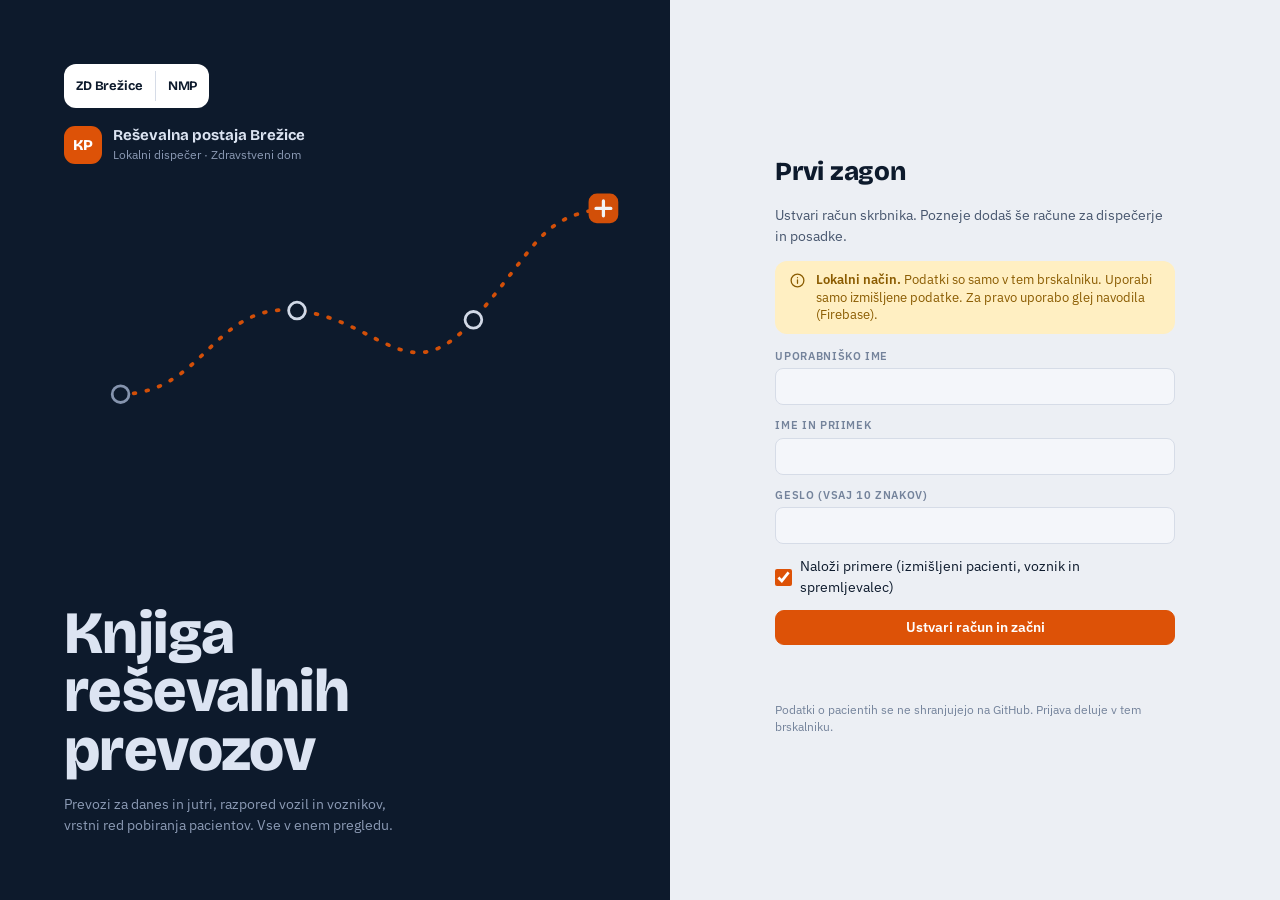
==== commit ed8dc571: "Add files via upload" ====
--- a/index.html
+++ b/index.html
@@ -2,21 +2,700 @@
 <html lang="sl">
 <head>
 <meta charset="utf-8">
-<meta http-equiv="Content-Security-Policy" content="default-src 'none'; script-src 'self' https://www.gstatic.com; style-src 'self' 'unsafe-inline'; img-src 'self' data: blob: https://tile.openstreetmap.org; font-src 'self'; connect-src 'self' https://*.googleapis.com https://*.firebaseio.com wss://*.firebaseio.com https://router.project-osrm.org https://routing.openstreetmap.de https://nominatim.openstreetmap.org; manifest-src 'self'; worker-src 'self'; base-uri 'none'; form-action 'self'; object-src 'none'">
-<meta name="referrer" content="no-referrer">
 <meta name="viewport" content="width=device-width, initial-scale=1, viewport-fit=cover">
 <meta name="robots" content="noindex, nofollow">
 <meta name="color-scheme" content="light dark">
-<meta name="theme-color" content="#0D1A2C">
-<meta name="apple-mobile-web-app-capable" content="yes">
-<meta name="mobile-web-app-capable" content="yes">
-<meta name="apple-mobile-web-app-title" content="Prevozi">
-<meta name="apple-mobile-web-app-status-bar-style" content="black-translucent">
+<style>:root{color-scheme:light;padding-top:env(safe-area-inset-top,0px);padding-bottom:env(safe-area-inset-bottom,0px)}</style>
+<link rel="icon" href="data:image/svg+xml,%3Csvg xmlns=%27http://www.w3.org/2000/svg%27 viewBox=%270 0 32 32%27%3E%3Crect width=%2732%27 height=%2732%27 rx=%278%27 fill=%27%23DD5207%27/%3E%3Cpath d=%27M16 8v16M8 16h16%27 stroke=%27white%27 stroke-width=%273.5%27 stroke-linecap=%27round%27/%3E%3C/svg%3E">
 <title>Knjiga reševalnih prevozov</title>
-<link rel="manifest" href="manifest.webmanifest">
-<link rel="icon" type="image/png" href="icons/icon-32.png">
-<link rel="apple-touch-icon" href="icons/apple-touch-icon.png">
-<link rel="stylesheet" href="style.css">
+<meta name="claude:viewport-fit-sides" content="cover">
+<link rel="preconnect" href="https://fonts.googleapis.com">
+<link rel="preconnect" href="https://fonts.gstatic.com" crossorigin>
+<link rel="stylesheet" href="https://fonts.googleapis.com/css2?family=Bricolage+Grotesque:opsz,wght@12..96,500;12..96,700;12..96,800&family=IBM+Plex+Mono:wght@400;500;600&family=IBM+Plex+Sans:wght@400;500;600&display=swap">
+<style>
+/* Layout concept: control room. A floating left rail (Knjiga, Dispečer, Posebnosti, Nastavitve) beside one wide work surface; a bottom tab bar on phones.
+   Colour: cool blue-grey paper, navy ink, one signal orange for primary actions and "danes"; green/amber/red are reserved for state.
+   Type: Bricolage Grotesque for headings and date numerals, IBM Plex Sans for the interface, IBM Plex Mono for times, kilometres and ride numbers. */
+:root{
+  --bg:#ECEFF4; --surface:#FFFFFF; --surface-2:#F4F6FA; --surface-3:#E7EBF2;
+  --ink:#0D1A2C; --ink-2:#47566E; --ink-3:#74839B; --line:#D6DCE7; --line-2:#C5CDDB;
+  --accent:#DD5207; --accent-ink:#FFFFFF; --accent-soft:#FCE6D9; --accent-line:#F1B896;
+  --ok:#17794F; --ok-soft:#DCF2E7; --warn:#8A5B00; --warn-soft:#FFEFC2; --bad:#B7222A; --bad-soft:#FADFE0;
+  --info:#2250B8; --info-soft:#E0E9FC;
+  --m-sede:#2250B8; --m-leze:#7B3BBF; --m-utila:#0A7581;
+  --rail:#0D1A2C; --rail-ink:#DCE4F2; --rail-dim:#8C9BB5; --rail-line:#22324B;
+  --pc0:#2F5FD0; --pc1:#7C4DC4; --pc2:#0E8A84; --pc3:#CC3F78; --pc4:#5F8A12; --pc5:#1B83B8; --pc6:#A8582F; --pc7:#8E3B9E;
+  --font-display:'Bricolage Grotesque','Segoe UI',system-ui,sans-serif;
+  --font-body:'IBM Plex Sans','Segoe UI',system-ui,-apple-system,sans-serif;
+  --font-mono:'IBM Plex Mono',ui-monospace,SFMono-Regular,Menlo,Consolas,monospace;
+  --shadow:0 1px 2px rgba(13,26,44,.06),0 6px 20px rgba(13,26,44,.06);
+}
+@media (prefers-color-scheme: dark){
+  :root:not([data-theme="light"]){
+    --bg:#0A111E; --surface:#111B2D; --surface-2:#16223A; --surface-3:#1D2B47;
+    --ink:#E8EDF6; --ink-2:#A3B1C9; --ink-3:#7585A1; --line:#25344F; --line-2:#33456A;
+    --accent:#FF8240; --accent-ink:#1A0D03; --accent-soft:#3A2314; --accent-line:#7A4524;
+    --ok:#4CC790; --ok-soft:#12352A; --warn:#F0BE56; --warn-soft:#3A2D0E; --bad:#FF7F86; --bad-soft:#3E1A1E;
+    --info:#7FA4FF; --info-soft:#17284F;
+    --m-sede:#7FA4FF; --m-leze:#C09BFF; --m-utila:#52D0DB;
+    --rail:#070C16; --rail-ink:#DCE4F2; --rail-dim:#7585A1; --rail-line:#1B2740;
+    --pc0:#7FA4FF; --pc1:#B79CFF; --pc2:#4FD0C8; --pc3:#FF8DB3; --pc4:#A5CF4F; --pc5:#5DBDF0; --pc6:#E69A6E; --pc7:#D693E6;
+    --shadow:0 1px 2px rgba(0,0,0,.4),0 8px 24px rgba(0,0,0,.35);
+    color-scheme:dark;
+  }
+}
+:root[data-theme="dark"]{
+  --bg:#0A111E; --surface:#111B2D; --surface-2:#16223A; --surface-3:#1D2B47;
+  --ink:#E8EDF6; --ink-2:#A3B1C9; --ink-3:#7585A1; --line:#25344F; --line-2:#33456A;
+  --accent:#FF8240; --accent-ink:#1A0D03; --accent-soft:#3A2314; --accent-line:#7A4524;
+  --ok:#4CC790; --ok-soft:#12352A; --warn:#F0BE56; --warn-soft:#3A2D0E; --bad:#FF7F86; --bad-soft:#3E1A1E;
+  --info:#7FA4FF; --info-soft:#17284F;
+  --m-sede:#7FA4FF; --m-leze:#C09BFF; --m-utila:#52D0DB;
+  --rail:#070C16; --rail-ink:#DCE4F2; --rail-dim:#7585A1; --rail-line:#1B2740;
+  --pc0:#7FA4FF; --pc1:#B79CFF; --pc2:#4FD0C8; --pc3:#FF8DB3; --pc4:#A5CF4F; --pc5:#5DBDF0; --pc6:#E69A6E; --pc7:#D693E6;
+  --shadow:0 1px 2px rgba(0,0,0,.4),0 8px 24px rgba(0,0,0,.35);
+  color-scheme:dark;
+}
+*{box-sizing:border-box}
+[hidden]{display:none!important}
+body{background:var(--bg);color:var(--ink);font:14px/1.5 var(--font-body);margin:0}
+h1,h2,h3,h4{font-family:var(--font-display);margin:0;text-wrap:balance;letter-spacing:-.01em}
+button,input,select,textarea{font:inherit;color:inherit}
+button{cursor:pointer}
+a{color:var(--info)}
+.mono,.tnum{font-family:var(--font-mono);font-variant-numeric:tabular-nums}
+.muted{color:var(--ink-2)} .dim{color:var(--ink-3)}
+.sr{position:absolute;width:1px;height:1px;overflow:hidden;clip:rect(0 0 0 0);white-space:nowrap}
+:focus-visible{outline:2px solid var(--accent);outline-offset:2px;border-radius:6px}
+
+/* ---------- Shell ---------- */
+.shell{display:grid;grid-template-columns:236px minmax(0,1fr);gap:20px;align-items:start;
+  padding-block:16px;padding-left:max(16px,env(safe-area-inset-left,0px));padding-right:max(16px,env(safe-area-inset-right,0px));max-width:1640px;margin:0 auto}
+.rail{position:sticky;top:16px;background:var(--rail);color:var(--rail-ink);border-radius:18px;padding:18px 14px;display:flex;flex-direction:column;gap:18px;min-height:calc(100dvh - 32px - env(safe-area-inset-top,0px) - env(safe-area-inset-bottom,0px))}
+.brand{display:flex;gap:11px;align-items:center;padding:2px 6px}
+.brand-mark{width:38px;height:38px;border-radius:11px;background:var(--accent);color:var(--accent-ink);display:grid;place-items:center;font:800 15px var(--font-display);letter-spacing:-.02em;flex:none}
+.brand b{display:block;font:700 15px/1.15 var(--font-display)}
+.brand span{display:block;font-size:11.5px;color:var(--rail-dim);margin-top:2px}
+.nav{display:flex;flex-direction:column;gap:3px}
+.nav button{display:flex;align-items:center;gap:11px;border:0;background:transparent;color:var(--rail-dim);padding:10px 12px;border-radius:10px;text-align:left;font-weight:500}
+.nav button svg{width:19px;height:19px;flex:none}
+.nav button:hover{background:var(--rail-line);color:var(--rail-ink)}
+.nav button[aria-current="page"]{background:var(--rail-line);color:#fff}
+.nav button[aria-current="page"] svg{color:var(--accent)}
+.nav .count{margin-left:auto;font:500 11px var(--font-mono);background:var(--accent);color:var(--accent-ink);border-radius:99px;padding:1px 7px}
+.rail-foot{margin-top:auto;display:flex;flex-direction:column;gap:10px;border-top:1px solid var(--rail-line);padding-top:14px}
+.userbox{display:flex;align-items:center;gap:10px;padding:0 6px}
+.avatar{width:32px;height:32px;border-radius:50%;background:var(--rail-line);display:grid;place-items:center;font:600 12px var(--font-body);color:var(--rail-ink);flex:none}
+.userbox div{min-width:0;line-height:1.25} .userbox b{display:block;font-size:13px;overflow:hidden;text-overflow:ellipsis;white-space:nowrap} .userbox span{font-size:11.5px;color:var(--rail-dim)}
+.rail-btns{display:flex;gap:6px}
+.rail-btns button{flex:1;border:1px solid var(--rail-line);background:transparent;color:var(--rail-ink);border-radius:9px;padding:7px 8px;font-size:12.5px}
+.rail-btns button:hover{background:var(--rail-line)}
+.work{min-width:0;display:flex;flex-direction:column;gap:18px}
+.top{display:flex;align-items:flex-end;justify-content:space-between;gap:14px;flex-wrap:wrap}
+.top h1{font-size:clamp(24px,3.2vw,34px);font-weight:800;line-height:1.05}
+.top .sub{color:var(--ink-2);margin-top:4px}
+.top-actions{display:flex;gap:8px;align-items:center;flex-wrap:wrap}
+.savepill{font:500 12px var(--font-mono);color:var(--ink-3);display:flex;align-items:center;gap:6px}
+.savepill i{width:7px;height:7px;border-radius:50%;background:var(--ok);display:inline-block}
+.savepill.busy i{background:var(--warn)}
+.tabbar{display:none}
+
+/* ---------- Controls ---------- */
+.btn{display:inline-flex;align-items:center;justify-content:center;gap:7px;border:1px solid var(--line-2);background:var(--surface);color:var(--ink);border-radius:9px;padding:8px 13px;font-weight:500;line-height:1.2;white-space:nowrap}
+.btn:hover{border-color:var(--ink-3);background:var(--surface-2)}
+.btn.primary{background:var(--accent);border-color:var(--accent);color:var(--accent-ink);font-weight:600}
+.btn.primary:hover{filter:brightness(1.07)}
+.btn.sm{padding:5px 10px;font-size:12.5px;border-radius:8px}
+.btn.danger{color:var(--bad);border-color:color-mix(in srgb,var(--bad) 35%,var(--line))}
+.btn.ghost{border-color:transparent;background:transparent}
+.btn svg{width:16px;height:16px}
+.btn[disabled]{opacity:.5;cursor:not-allowed}
+.icon-btn{border:0;background:transparent;color:var(--ink-3);width:28px;height:28px;border-radius:8px;display:grid;place-items:center;padding:0}
+.icon-btn:hover{background:var(--surface-3);color:var(--ink)}
+.icon-btn svg{width:16px;height:16px}
+.field{display:flex;flex-direction:column;gap:4px;min-width:0}
+.field>label,.lbl{font-size:11px;font-weight:600;letter-spacing:.06em;text-transform:uppercase;color:var(--ink-3)}
+input[type=text],input[type=search],input[type=time],input[type=tel],input[type=password],input[type=number],input[type=date],input:not([type]),select,textarea{
+  width:100%;min-width:0;background:var(--surface-2);border:1px solid var(--line);border-radius:8px;padding:7px 10px;color:var(--ink);transition:border-color .12s,background .12s}
+input:hover,select:hover,textarea:hover{border-color:var(--line-2)}
+input:focus,select:focus,textarea:focus{outline:none;border-color:var(--accent);background:var(--surface);box-shadow:0 0 0 3px var(--accent-soft)}
+input.warnfield{border-color:var(--warn);background:var(--warn-soft)}
+input[type=checkbox]{width:17px;height:17px;accent-color:var(--accent);margin:0}
+textarea{resize:vertical;min-height:70px}
+.seg{display:flex;background:var(--surface-3);border-radius:9px;padding:3px;gap:2px}
+.seg button{flex:1;white-space:nowrap;border:0;background:transparent;border-radius:7px;padding:6px 8px;font-size:12.5px;font-weight:500;color:var(--ink-2)}
+.seg button[aria-pressed="true"]{background:var(--surface);color:var(--ink);box-shadow:0 1px 2px rgba(13,26,44,.15)}
+.seg button[aria-pressed="true"][data-mode="sede"]{color:var(--m-sede)}
+.seg button[aria-pressed="true"][data-mode="leze"]{color:var(--m-leze)}
+.seg button[aria-pressed="true"][data-mode="utila"]{color:var(--m-utila)}
+.seg.inline{display:inline-flex}
+.chip{display:inline-flex;align-items:center;gap:5px;border-radius:99px;padding:2px 9px;font-size:12px;font-weight:500;background:var(--surface-3);color:var(--ink-2);border:1px solid transparent;white-space:nowrap}
+.chip.accent{background:var(--accent-soft);color:var(--accent);border-color:var(--accent-line)}
+.chip.ok{background:var(--ok-soft);color:var(--ok)} .chip.warn{background:var(--warn-soft);color:var(--warn)} .chip.bad{background:var(--bad-soft);color:var(--bad)} .chip.info{background:var(--info-soft);color:var(--info)}
+.chip.mono{font-family:var(--font-mono);font-size:11.5px}
+.chip.toggle{cursor:pointer;background:var(--surface);border-color:var(--line-2);padding:5px 11px;font-size:13px}
+.chip.toggle[aria-pressed="true"]{background:var(--ink);color:var(--bg);border-color:var(--ink)}
+.card{background:var(--surface);border:1px solid var(--line);border-radius:14px;box-shadow:var(--shadow)}
+.card-pad{padding:16px}
+.card h3{font-size:16px;font-weight:700}
+.card-head{display:flex;align-items:center;justify-content:space-between;gap:10px;margin-bottom:12px;flex-wrap:wrap}
+.banner{display:flex;gap:10px;align-items:flex-start;border-radius:12px;padding:10px 14px;background:var(--info-soft);color:var(--info);font-size:13px;line-height:1.4}
+.banner.warn{background:var(--warn-soft);color:var(--warn)} .banner.bad{background:var(--bad-soft);color:var(--bad)} .banner.ok{background:var(--ok-soft);color:var(--ok)}
+.banner b{font-weight:600}
+.banner svg{width:17px;height:17px;flex:none;margin-top:1px}
+.row{display:flex;gap:10px;align-items:center;flex-wrap:wrap}
+.grow{flex:1;min-width:0}
+.hint{font-size:12px;color:var(--ink-3)}
+.empty-state{border:1.5px dashed var(--line-2);border-radius:14px;padding:26px;text-align:center;color:var(--ink-2)}
+
+/* ---------- Auth ---------- */
+.auth{min-height:100dvh;display:grid;grid-template-columns:minmax(0,1.1fr) minmax(0,1fr);background:var(--bg)}
+.auth-art{background:var(--rail);color:var(--rail-ink);padding:clamp(28px,5vw,64px);padding-left:max(clamp(28px,5vw,64px),env(safe-area-inset-left,0px));display:flex;flex-direction:column;justify-content:space-between;gap:30px;position:relative;overflow:hidden}
+.auth-art h1{font-size:clamp(34px,5vw,60px);font-weight:800;line-height:.98;max-width:11ch}
+.auth-art p{color:var(--rail-dim);max-width:44ch;margin:14px 0 0}
+.auth-art svg.route{position:absolute;right:clamp(16px,4vw,48px);top:clamp(110px,18vh,190px);width:min(520px,86%);opacity:.95;pointer-events:none}
+.auth-art .brand{padding:0}
+.auth-art .logobar{align-self:flex-start}
+.auth-form{display:flex;align-items:center;justify-content:center;padding:28px;padding-right:max(28px,env(safe-area-inset-right,0px))}
+.auth-card{width:min(400px,100%);display:flex;flex-direction:column;gap:14px}
+.auth-card h2{font-size:26px;font-weight:800}
+.auth-card form{display:flex;flex-direction:column;gap:12px}
+.auth-err{color:var(--bad);font-size:13px;min-height:18px}
+.legalnote{font-size:12px;color:var(--ink-3);line-height:1.45}
+
+/* ---------- Month book ---------- */
+.monthbar{display:flex;align-items:center;gap:10px;flex-wrap:wrap}
+.monthbar h2{font-size:22px;font-weight:800;min-width:9ch}
+.stats{display:flex;gap:8px;flex-wrap:wrap}
+.stat{background:var(--surface);border:1px solid var(--line);border-radius:12px;padding:8px 14px;min-width:112px}
+.stat b{display:block;font:600 20px var(--font-mono);font-variant-numeric:tabular-nums;line-height:1.2}
+.stat span{font-size:11.5px;color:var(--ink-2)}
+.days{display:grid;grid-template-columns:repeat(auto-fill,minmax(290px,1fr));gap:12px}
+.day{background:var(--surface);border:1px solid var(--line);border-radius:14px;overflow:hidden;display:flex;flex-direction:column}
+.day.today{border-color:var(--accent);box-shadow:0 0 0 2px var(--accent-soft)}
+.day.wk .day-head{background:var(--surface-2)}
+.day.past{opacity:.82}
+.day-head{display:flex;align-items:center;gap:12px;width:100%;border:0;background:transparent;text-align:left;padding:12px 14px;border-bottom:1px solid var(--line)}
+.day-head:hover{background:var(--surface-2)}
+.dnum{font:800 34px/1 var(--font-display);letter-spacing:-.03em;min-width:1.7ch}
+.today .dnum{color:var(--accent)}
+.dtxt{min-width:0;flex:1}
+.dname{display:block;font-weight:600;text-transform:capitalize}
+.dmeta{display:flex;gap:5px;flex-wrap:wrap;margin-top:4px}
+.dcount{font:500 12px var(--font-mono);color:var(--ink-2);text-align:right;white-space:nowrap}
+.dcount b{display:block;font-size:16px;color:var(--ink)}
+.crew{padding:10px 14px 14px;display:flex;flex-direction:column;gap:6px}
+.crew h4{font:600 11px var(--font-body);letter-spacing:.07em;text-transform:uppercase;color:var(--ink-3)}
+.crew-row{display:grid;grid-template-columns:92px minmax(0,1fr);gap:8px;align-items:center}
+.crew-row label{font-weight:600;font-size:13px;overflow:hidden;text-overflow:ellipsis;white-space:nowrap}
+.crew-row input{padding:5px 8px;font-size:13px}
+.crew-row input.auto{border-style:dashed}
+
+/* ---------- Day book ---------- */
+.daybar{display:flex;gap:12px;align-items:center;flex-wrap:wrap;justify-content:space-between}
+.toolbar{display:flex;gap:8px;align-items:center;flex-wrap:wrap}
+.toolbar input[type=search]{width:200px}
+.boxes{display:grid;grid-template-columns:repeat(auto-fill,minmax(330px,1fr));gap:12px}
+.box{background:var(--surface);border:1px solid var(--line);border-radius:14px;padding:12px;display:flex;flex-direction:column;gap:9px}
+.box.empty{background:var(--surface-2);border-style:dashed}
+.box.empty .nr{background:var(--surface-3);color:var(--ink-3)}
+.box.done{border-color:color-mix(in srgb,var(--ok) 45%,var(--line))}
+.box.done .bgrid{opacity:.72}
+.bhead{display:flex;align-items:center;gap:6px 8px;min-height:28px;flex-wrap:wrap}
+.nr{font:600 13px var(--font-mono);background:var(--ink);color:var(--bg);border-radius:7px;min-width:30px;height:26px;display:grid;place-items:center;padding:0 6px}
+.bhead .sp{flex:1;min-width:0}
+.bgrid{display:grid;grid-template-columns:minmax(0,1fr) 128px;gap:8px}
+.bgrid .full{grid-column:1/-1}
+.bgrid input[type=time]{font-family:var(--font-mono)}
+.donerow{display:flex;align-items:center;gap:10px;flex-wrap:wrap;border-top:1px solid var(--line);padding-top:9px}
+.donerow label.check{display:flex;align-items:center;gap:8px;font-weight:600;cursor:pointer}
+.donerow .whodid{flex:1;min-width:150px;display:none}
+.box.done .whodid{display:block}
+.assign{white-space:nowrap;font:500 11.5px var(--font-mono);color:var(--info);background:var(--info-soft);border-radius:99px;padding:2px 9px}
+.assign.late{color:var(--bad);background:var(--bad-soft)}
+.warnlist{margin:0;padding-left:18px;display:flex;flex-direction:column;gap:3px}
+.warnlist li::marker{color:var(--warn)}
+details.warnbox{background:var(--warn-soft);color:var(--warn);border-radius:12px;padding:10px 14px}
+details.warnbox summary{cursor:pointer;font-weight:600}
+/* cestni podatki, predlogi, zemljevid poti, ETA */
+.routebar{display:flex;align-items:center;gap:10px;flex-wrap:wrap;border:1px solid var(--line);border-radius:12px;background:var(--surface);padding:8px 12px;font-size:13px;color:var(--ink-2)}
+.routebar .rt{flex:1 1 260px;min-width:0}
+.sugg{display:flex;flex-direction:column;gap:6px;margin:0;padding:0;list-style:none}
+.sugg li{display:flex;gap:8px;align-items:flex-start;font-size:13.5px;line-height:1.4}
+.sugg li .chip{flex:none;margin-top:1px}
+.eta{display:inline-flex;gap:4px;align-items:center;font:500 12px var(--font-mono);color:var(--ink-2)}
+.eta.bad{color:var(--bad)} .eta.ok{color:var(--ok)} .eta.warn{color:var(--warn)}
+.rmap{border:1px solid var(--line);border-radius:12px;background:var(--surface-2);padding:6px;margin:4px 0 2px}
+.rmap .rleg{font-size:12px;color:var(--ink-2);margin:6px 4px 2px}
+/* interaktivni zemljevid (56-map.js) */
+.imap{position:relative;border-radius:9px;overflow:hidden;border:1px solid var(--line);background:#e8ecef}
+.imap-vp{position:relative;height:clamp(280px,52vh,440px);overflow:hidden;touch-action:none;cursor:grab;user-select:none;-webkit-user-select:none;outline-offset:-3px;
+  background:linear-gradient(var(--line) 1px,transparent 1px) 0 0/48px 48px,linear-gradient(90deg,var(--line) 1px,transparent 1px) 0 0/48px 48px,var(--surface-2)}
+.imap-vp.grab{cursor:grabbing}
+.imap-tiles,.imap-pins{position:absolute;inset:0;overflow:hidden}
+.imap-tiles{z-index:0}
+.imap-pins{pointer-events:none;z-index:2}
+.imap-t{position:absolute;left:0;top:0;max-width:none;opacity:0;transition:opacity .15s;pointer-events:none;-webkit-user-drag:none}
+.imap-t.ok{opacity:1}
+.imap-svg{position:absolute;left:0;top:0;pointer-events:none;overflow:visible;z-index:1}
+.imap-casing{fill:none;stroke:#fff;stroke-width:8.5;stroke-linecap:round;stroke-linejoin:round;opacity:.92}
+.imap-line{fill:none;stroke-width:4.6;stroke-linecap:round;stroke-linejoin:round}
+.imap-line.est{stroke:#5b6572;stroke-dasharray:7 6}
+.imap-arrow{fill:none;stroke:#fff;stroke-width:2.2;stroke-linecap:round;stroke-linejoin:round}
+.imap-pin{position:absolute;left:0;top:0;pointer-events:auto;min-width:26px;height:26px;margin:-13px 0 0 -13px;padding:0 6px;border-radius:13px;border:2.5px solid var(--pc,var(--accent));background:#fff;color:#14202e;font:700 12px/1 var(--font-mono);display:flex;align-items:center;justify-content:center;box-shadow:0 1px 5px rgba(0,0,0,.4);cursor:pointer;will-change:transform}
+.imap-pin.do{background:var(--pc,var(--accent));color:#fff}
+.imap-pin.base{border-radius:6px;background:#0d1a2c;border-color:#fff;color:#fff;min-width:24px;height:24px;margin:-12px 0 0 -12px;padding:0}
+.imap-pin.base::after{content:'+';font-size:16px;font-weight:700}
+.imap-pin.mixed{box-shadow:0 0 0 3px #0d1a2c,0 1px 5px rgba(0,0,0,.4)}
+.imap-pin.sel{outline:3px solid rgba(37,99,235,.7);outline-offset:1px;z-index:2}
+.imap-pin:focus-visible,.imap-ctl button:focus-visible{outline:3px solid #2563eb;outline-offset:2px}
+.imap-ctl{position:absolute;right:8px;top:8px;z-index:5;display:flex;flex-direction:column;gap:6px}
+.imap-ctl button{width:36px;height:36px;border-radius:9px;border:1px solid var(--line-2,var(--line));background:var(--surface);color:var(--ink);display:grid;place-items:center;cursor:pointer;box-shadow:0 1px 4px rgba(0,0,0,.25);padding:0}
+.imap-ctl button[aria-pressed="false"]{color:var(--ink-3)}
+.imap-ctl button:hover{background:var(--surface-2)}
+.imap-pop{position:absolute;z-index:6;width:max-content;max-width:min(290px,calc(100% - 12px));max-height:calc(100% - 12px);overflow:auto;background:var(--surface);color:var(--ink);border:1px solid var(--line-2,var(--line));border-radius:11px;padding:9px 34px 9px 11px;font-size:13px;line-height:1.35;box-shadow:0 6px 20px rgba(0,0,0,.35);cursor:auto}
+.imap-pop[hidden],.imap-note[hidden]{display:none}
+.imap-pi + .imap-pi{border-top:1px solid var(--line);margin-top:7px;padding-top:7px}
+.imap-pi b{font-weight:650}
+.imap-pi .mp-t{font:600 12px var(--font-mono);color:var(--ink-2)}
+.imap-pi .mp-p{color:var(--ink-2)}
+.imap-x{position:absolute;right:3px;top:3px;width:28px;height:28px;border:0;background:transparent;color:var(--ink-2);border-radius:8px;display:grid;place-items:center;cursor:pointer;padding:0}
+.imap-scale{position:absolute;left:8px;bottom:24px;z-index:4;border:2px solid #333;border-top:0;font:600 10.5px var(--font-mono);color:#222;background:rgba(255,255,255,.7);padding:0 4px;height:12px;line-height:10px;white-space:nowrap}
+.imap-note{position:absolute;left:8px;top:8px;right:56px;z-index:4;background:var(--warn-soft);color:var(--warn);border-radius:8px;padding:6px 10px;font-size:12.5px}
+.imap-attr{position:absolute;left:0;bottom:0;z-index:4;font-size:10.5px;line-height:1.5;background:rgba(255,255,255,.82);color:#333;padding:0 6px;border-top-right-radius:6px}
+.imap-attr a{color:inherit}
+.imap.imap-tall .imap-vp{height:clamp(340px,64vh,580px)}
+.imap.picking .imap-vp{cursor:crosshair}
+.modal.modal-wide{width:min(860px,100%)}
+.modal .imap-vp{height:clamp(300px,50vh,460px)}
+.pickbar{display:flex;gap:8px 10px;flex-wrap:wrap;align-items:center}
+.pickst{font-size:13px;color:var(--ink-2);min-height:20px}
+.pickst.warn{color:var(--warn)}
+.imap.imap-full{position:fixed;inset:0;z-index:1000;border-radius:0;border:0}
+.imap.imap-full .imap-vp{height:100%}
+html.imap-lock,html.imap-lock body{overflow:hidden}
+.daymap-legend{display:flex;gap:6px;flex-wrap:wrap;align-items:center;margin:0 0 8px}
+.daymap-legend .chip.toggle{display:inline-flex;align-items:center;gap:6px}
+.daymap-legend .sw{width:12px;height:12px;border-radius:3px;flex:none}
+.daymap-legend .chip.toggle[aria-pressed="false"]{opacity:.5;text-decoration:line-through}
+li.stop.mapfocus{cursor:pointer}
+li.stop.mapfocus:hover{background:var(--surface-2)}
+.quick{display:flex;gap:8px;margin:2px 0 4px}
+.quick input{flex:1 1 auto;min-width:0;font-size:15px}
+.quickprev{min-height:20px;margin:0 2px 8px;line-height:1.45}
+.notechips{display:flex;flex-wrap:wrap;gap:6px;flex-direction:row}
+.menulbl{font-size:11.5px;color:var(--ink-3);text-transform:uppercase;letter-spacing:.05em;margin:8px 4px 2px}
+.copylist{display:flex;flex-direction:column;gap:2px;max-height:300px;overflow:auto;border:1px solid var(--line);border-radius:10px;padding:4px}
+.copyrow{display:flex;align-items:center;gap:10px;padding:6px 8px;border-radius:8px;cursor:pointer}
+.copyrow:hover{background:var(--surface-2)}
+.copyrow .cn{min-width:0;overflow:hidden;text-overflow:ellipsis;white-space:nowrap}
+.copyrow .nr{flex:none}
+@media (max-width:760px){.imap-vp{height:clamp(260px,46vh,380px)}.imap-ctl button{width:40px;height:40px}}
+
+/* ---------- Suggestions ---------- */
+#suggest{position:fixed;z-index:50;background:var(--surface);border:1px solid var(--line-2);border-radius:11px;box-shadow:0 12px 32px rgba(13,26,44,.22);padding:4px;max-height:300px;overflow:auto;min-width:240px}
+#suggest button{display:flex;flex-direction:column;align-items:flex-start;gap:0;width:100%;text-align:left;border:0;background:transparent;border-radius:8px;padding:7px 10px}
+#suggest button b{font-weight:600} #suggest button span{font-size:11.5px;color:var(--ink-3)}
+#suggest button[aria-selected="true"],#suggest button:hover{background:var(--accent-soft)}
+#suggest mark{background:transparent;color:var(--accent);font-weight:700}
+
+/* ---------- Dispatcher ---------- */
+.dispatch{display:grid;grid-template-columns:minmax(300px,380px) minmax(0,1fr);gap:16px;align-items:start}
+.stack{display:flex;flex-direction:column;gap:16px;min-width:0}
+.duty-item{display:grid;grid-template-columns:minmax(0,1fr) auto;gap:6px 8px;padding:10px;border:1px solid var(--line);border-radius:11px;background:var(--surface-2)}
+.duty-item .dn{font-weight:600;min-width:0;overflow:hidden;text-overflow:ellipsis}
+.duty-item .dsel{grid-column:1/-1;display:grid;grid-template-columns:repeat(2,minmax(0,1fr));gap:6px}
+.duty-item select,.duty-item input{padding:5px 8px;font-size:12.5px}
+.veh-item{display:flex;align-items:center;gap:10px;padding:9px 10px;border:1px solid var(--line);border-radius:11px}
+.veh-item.off{opacity:.6;background:var(--surface-2)}
+.veh-item label{display:flex;align-items:center;gap:10px;flex:1;min-width:0;cursor:pointer}
+.veh-item .vn{font-weight:600}
+.caps{display:flex;gap:4px;flex-wrap:wrap}
+.tablewrap{overflow-x:auto;border:1px solid var(--line);border-radius:12px}
+table{border-collapse:collapse;width:100%;font-size:13.5px}
+th{font-size:11px;letter-spacing:.07em;text-transform:uppercase;color:var(--ink-3);text-align:left;font-weight:600;background:var(--surface-2);padding:9px 12px;white-space:nowrap}
+td{padding:10px 12px;border-top:1px solid var(--line);vertical-align:top}
+td.nums{font-family:var(--font-mono);font-variant-numeric:tabular-nums}
+.numchips{display:flex;gap:4px;flex-wrap:wrap}
+.numchips .chip{font-family:var(--font-mono)}
+.crewcard{padding:0;overflow:hidden}
+.crewcard>summary{cursor:pointer;list-style:none;position:relative;padding-right:42px!important}
+.crewcard>summary::-webkit-details-marker{display:none}
+.crewcard>summary::after{content:"";position:absolute;right:18px;top:50%;width:8px;height:8px;border-right:2px solid var(--ink-3);border-bottom:2px solid var(--ink-3);transform:translateY(-70%) rotate(45deg);transition:transform .15s}
+.crewcard[open]>summary::after{transform:translateY(-30%) rotate(-135deg)}
+.crewcard[open]>summary{border-bottom:1px solid var(--line)}
+.crewcard:not([open])>summary{border-bottom:0!important}
+.crewhead{display:flex;align-items:center;gap:8px;margin:4px 2px 0}.crewhead h3{margin:0;font-size:15px;color:var(--ink-2)}
+.stats.compact{gap:6px}.stats.compact .stat{display:flex;align-items:baseline;gap:7px;min-width:0;padding:5px 12px;border-radius:999px}.stats.compact .stat b{display:inline;font-size:16px}.stats.compact .stat span{font-size:12px;white-space:nowrap}
+.crewcard>summary{display:flex;gap:12px;align-items:center;justify-content:space-between;flex-wrap:wrap;padding:13px 16px;background:var(--surface-2);border-bottom:1px solid var(--line)}
+.crewcard h3{font-size:18px}
+.crewcard .meta{display:flex;gap:6px;flex-wrap:wrap}
+.trip{padding:12px 16px;border-top:1px solid var(--line)}
+.trip:first-of-type{border-top:0}
+.trip-head{display:flex;gap:8px;align-items:center;flex-wrap:wrap;margin-bottom:8px}
+.stops{list-style:none;margin:0;padding:0;display:flex;flex-direction:column}
+.stop{display:grid;grid-template-columns:54px 22px minmax(0,1fr) auto;gap:8px;align-items:start;padding:5px 0}
+.stop time{font:600 13.5px var(--font-mono);padding-top:1px}
+.dot{width:12px;height:12px;border-radius:50%;margin:5px auto 0;border:2.5px solid var(--ink);background:var(--surface);position:relative}
+.dot.do{background:var(--ink)}
+.dot.base{border-color:var(--ink-3);background:var(--ink-3);width:9px;height:9px;margin-top:6px}
+.stop .who{font-weight:600}
+.stop .addr{font-size:12.5px;color:var(--ink-2)}
+.stop .leg{font-size:11.5px;color:var(--ink-3);font-family:var(--font-mono)}
+.legline{display:grid;grid-template-columns:54px 22px minmax(0,1fr);gap:8px;font:500 11.5px var(--font-mono);color:var(--ink-3)}
+.legline i{display:block;width:2px;background:var(--line-2);margin:0 auto;min-height:16px}
+.pin select{padding:3px 6px;font-size:12px;width:auto}
+.timeline-note{font-size:12.5px;color:var(--ink-2)}
+
+/* ---------- Notices, settings ---------- */
+.two{display:grid;grid-template-columns:minmax(280px,380px) minmax(0,1fr);gap:16px;align-items:start}
+.formgrid{display:grid;grid-template-columns:repeat(2,minmax(0,1fr));gap:10px}
+.formgrid .full{grid-column:1/-1}
+.notice{display:grid;grid-template-columns:auto minmax(0,1fr) auto;gap:12px;align-items:center;padding:12px 14px;border:1px solid var(--line);border-radius:12px;background:var(--surface)}
+.notice.closed{opacity:.55}
+.tabs{display:flex;gap:4px;flex-wrap:wrap;border-bottom:1px solid var(--line);padding-bottom:0}
+.tabs button{border:0;background:transparent;padding:9px 13px;border-bottom:2px solid transparent;color:var(--ink-2);font-weight:500;margin-bottom:-1px}
+.tabs button[aria-selected="true"]{color:var(--ink);border-bottom-color:var(--accent);font-weight:600}
+.edtable input,.edtable select{padding:5px 8px;font-size:13px}
+.edtable td{padding:6px 8px;vertical-align:middle}
+.edtable input[type=number]{width:70px}
+.edtable input[type=time]{width:110px}
+.edtable td.coord input{width:92px}
+.scrollbox{max-height:520px;overflow:auto;border:1px solid var(--line);border-radius:12px}
+.scrollbox table th{position:sticky;top:0;z-index:1}
+.kv{display:grid;grid-template-columns:minmax(0,1fr) 120px;gap:8px 12px;align-items:center}
+.kv label{font-size:13px}
+
+/* ---------- Toast ---------- */
+#toast{position:fixed;left:50%;transform:translateX(-50%);bottom:calc(24px + env(safe-area-inset-bottom,0px));z-index:80;display:flex;flex-direction:column;gap:8px;align-items:center;pointer-events:none}
+#toast div{background:var(--ink);color:var(--bg);padding:9px 16px;border-radius:99px;font-weight:500;box-shadow:0 8px 24px rgba(0,0,0,.3);animation:tin .18s ease-out}
+@keyframes tin{from{opacity:0;transform:translateY(6px)}to{opacity:1;transform:none}}
+@media (prefers-reduced-motion:reduce){#toast div{animation:none}}
+
+/* ---------- Responsive ---------- */
+@media (max-width:1100px){
+  .dispatch,.two{grid-template-columns:minmax(0,1fr)}
+}
+@media (max-width:820px){
+  .shell{grid-template-columns:minmax(0,1fr);gap:14px;padding-bottom:calc(84px + env(safe-area-inset-bottom,0px))}
+  .rail{display:none}
+  .tabbar{display:flex;position:fixed;left:0;right:0;bottom:0;z-index:40;background:var(--rail);padding:6px max(8px,env(safe-area-inset-right,0px)) calc(6px + env(safe-area-inset-bottom,0px)) max(8px,env(safe-area-inset-left,0px));gap:2px}
+  .tabbar button{flex:1;display:flex;flex-direction:column;align-items:center;gap:2px;border:0;background:transparent;color:var(--rail-dim);font-size:11px;padding:6px 2px;border-radius:10px;min-width:0}
+  .tabbar button svg{width:21px;height:21px}
+  .tabbar button[aria-current="page"]{color:#fff;background:var(--rail-line)}
+  .tabbar button[aria-current="page"] svg{color:var(--accent)}
+  .auth{grid-template-columns:minmax(0,1fr)}
+  .auth-art{min-height:230px;padding-block:24px}
+  .auth-art h1{max-width:none;font-size:34px}
+  .auth-art svg.route{opacity:.3;top:70px}
+  .toolbar input[type=search]{width:100%}
+  .boxes{grid-template-columns:minmax(0,1fr)}
+  .days{grid-template-columns:minmax(0,1fr)}
+  .formgrid{grid-template-columns:minmax(0,1fr)}
+  .stop{grid-template-columns:48px 18px minmax(0,1fr)}
+  .stop .pin{grid-column:3}
+}
+@media (max-width:420px){
+  .crew-row{grid-template-columns:78px minmax(0,1fr)}
+  .stat{min-width:calc(50% - 4px);flex:1}
+}
+
+/* ---------- V2: barve pacientov ---------- */
+.pc0{--pcx:var(--pc0)}.pc1{--pcx:var(--pc1)}.pc2{--pcx:var(--pc2)}.pc3{--pcx:var(--pc3)}.pc4{--pcx:var(--pc4)}.pc5{--pcx:var(--pc5)}.pc6{--pcx:var(--pc6)}.pc7{--pcx:var(--pc7)}
+.pdot{display:inline-block;width:9px;height:9px;border-radius:50%;background:var(--pcx,var(--line-2));margin-right:7px;vertical-align:1px;flex:none}
+.pav{display:inline-grid;place-items:center;width:34px;height:34px;border-radius:11px;flex:none;font:700 12.5px var(--font-body);letter-spacing:.02em;
+  background:color-mix(in srgb,var(--pcx,var(--ink-3)) 16%,var(--surface));color:color-mix(in srgb,var(--pcx,var(--ink-3)) 72%,var(--ink));border:1px solid color-mix(in srgb,var(--pcx,var(--ink-3)) 34%,var(--surface))}
+.box[class*=" pc"],.box.pc0,.box.pc1,.box.pc2,.box.pc3,.box.pc4,.box.pc5,.box.pc6,.box.pc7{border-left:4px solid var(--pcx)}
+.pinfo{display:flex;align-items:center;gap:8px;border-top:1px dashed var(--line);padding-top:8px}
+.pinfo-main{flex:1;min-width:0}
+.pinfo select{width:auto;max-width:100%;padding:4px 8px;font-size:12.5px}
+.pinfo.none{justify-content:space-between}
+.donerow .check{font-size:13px}
+.linkbtn{border:0;background:transparent;color:inherit;text-decoration:underline;padding:0;font-weight:600;cursor:pointer}
+
+/* ---------- V2: pacienti ---------- */
+.plist{display:grid;grid-template-columns:minmax(300px,420px) minmax(0,1fr);gap:16px;align-items:start}
+.prows{display:flex;flex-direction:column;gap:6px}
+.prow{display:flex;align-items:center;gap:11px;width:100%;text-align:left;background:var(--surface);border:1px solid var(--line);border-left:4px solid var(--pcx,var(--line-2));border-radius:12px;padding:9px 11px}
+.prow:hover{background:var(--surface-2)}
+.prow[aria-current="true"]{border-color:var(--accent);border-left-color:var(--pcx,var(--accent));box-shadow:0 0 0 2px var(--accent-soft)}
+.pr-main{flex:1;min-width:0;display:flex;flex-direction:column;line-height:1.3}
+.pr-main b{overflow:hidden;text-overflow:ellipsis;white-space:nowrap}
+.pr-main .hint{overflow:hidden;text-overflow:ellipsis;white-space:nowrap}
+.pr-side{display:flex;flex-direction:column;align-items:flex-end;gap:3px;flex:none}
+.pdetail{border-top:4px solid var(--pcx,var(--line-2))}
+.swatches{display:flex;gap:6px;flex-wrap:wrap}
+.swatch{width:28px;height:28px;border-radius:9px;border:2px solid transparent;background:var(--pcx);padding:0}
+.swatch[aria-pressed="true"]{border-color:var(--ink);box-shadow:0 0 0 2px var(--surface) inset}
+.ncard{border:1px solid var(--line);border-left:4px solid var(--line-2);border-radius:12px;padding:11px 13px;display:flex;flex-direction:column;gap:7px;background:var(--surface-2)}
+.ncard.ok{border-left-color:var(--ok)}.ncard.warn{border-left-color:var(--warn)}.ncard.bad{border-left-color:var(--bad)}.ncard.info{border-left-color:var(--info)}
+.ncard-head{display:flex;gap:7px;align-items:center;flex-wrap:wrap}
+.nform{border-top:1px dashed var(--line-2);padding-top:10px;margin-top:2px}
+
+/* ---------- V2: stanja prevoza ---------- */
+.chip.st-na_poti,.chip.st-na_kraju{font-weight:600}
+.chip.st-zakljucena,.chip.st-na_cilju{background:var(--ok-soft);color:var(--ok)}
+.chip.st-v_vozilu{background:var(--accent-soft);color:var(--accent);border-color:var(--accent-line)}
+.chip.st-ni_doma,.chip.st-odklonjena,.chip.st-preklicana{background:var(--bad-soft);color:var(--bad)}
+.livelist{display:flex;flex-direction:column}
+.liverow{display:grid;grid-template-columns:auto minmax(0,1fr) auto;gap:10px;align-items:start;padding:11px 16px;border-top:1px solid var(--line);border-left:4px solid var(--pcx,transparent)}
+.liverow:first-child{border-top:0}
+.liverow .pdot{margin-top:7px}
+.lr-side{display:flex;flex-direction:column;gap:5px;align-items:flex-end}
+li.w-bend::marker{color:var(--accent)} li.w-bad::marker{color:var(--bad)}
+.dotbadge{position:absolute;top:5px;right:calc(50% - 16px);width:8px;height:8px;border-radius:50%;background:var(--accent)}
+
+/* ---------- V2: logotipi ---------- */
+.logobar{display:flex;align-items:center;gap:10px;background:#fff;border-radius:12px;padding:7px 12px;min-height:44px;align-self:flex-start;max-width:100%;flex-wrap:wrap}
+.logobar i{width:1px;align-self:stretch;background:#D6DCE7}
+.logoitem{display:inline-flex;align-items:center}
+.logoitem img{height:30px;width:auto;max-width:150px;object-fit:contain;display:block}
+.logoitem .lf{font:700 13px var(--font-display);color:#0D1A2C;letter-spacing:-.01em}
+.logoprev{min-height:70px;background:#fff;border:1px solid var(--line);border-radius:12px;display:grid;place-items:center;padding:10px}
+.logoprev img{max-height:60px;max-width:100%}
+.rail .logobar{align-self:stretch;justify-content:center}
+.crewlogos{margin-bottom:2px}
+
+/* ---------- V2: predogled (modal) ---------- */
+#modal{position:fixed;inset:0;z-index:90;display:grid;place-items:center;padding:16px}
+.modal-back{position:absolute;inset:0;background:rgba(7,12,22,.55)}
+.modal{position:relative;width:min(640px,100%);max-height:calc(100dvh - 32px);overflow:auto;background:var(--surface);border:1px solid var(--line-2);border-radius:16px;box-shadow:0 24px 64px rgba(0,0,0,.4);padding:16px;display:flex;flex-direction:column;gap:12px}
+.modal-head{display:flex;align-items:center;justify-content:space-between;gap:10px}
+.modal-head h3{font-size:18px}
+.pv{background:var(--surface-2);border:1px solid var(--line);border-radius:12px;padding:6px;display:flex;flex-direction:column;font-family:var(--font-mono);font-size:13px;max-height:48dvh;overflow:auto}
+.pvline{border:0;background:transparent;text-align:left;padding:5px 8px;border-radius:7px;font:inherit;white-space:pre-wrap;word-break:break-word;color:var(--ink)}
+.pvline:hover{background:var(--accent-soft)}
+
+/* ---------- V2: varnost, uporabniki ---------- */
+.checks{display:flex;flex-direction:column;gap:2px}
+.check-row{display:grid;grid-template-columns:auto minmax(0,1fr);gap:12px;align-items:start;padding:9px 0;border-top:1px solid var(--line)}
+.check-row:first-child{border-top:0}
+.check-row .chip{min-width:78px;justify-content:center}
+.mini{display:flex;flex-direction:column;gap:2px;font-size:10.5px;font-weight:600;letter-spacing:.05em;text-transform:uppercase;color:var(--ink-3)}
+.mini input{text-transform:none;letter-spacing:0;font-weight:400}
+
+/* ---------- V2: aplikacija posadke ---------- */
+.crewmode .rail,.crewmode .tabbar{display:none!important}
+.crewmode .shell{grid-template-columns:minmax(0,1fr);max-width:720px;padding-bottom:calc(32px + env(safe-area-inset-bottom,0px))}
+.crewmode .top h1{font-size:26px}
+.rcard{background:var(--surface);border:1px solid var(--line);border-left:5px solid var(--pcx,var(--line-2));border-radius:16px;padding:14px;display:flex;flex-direction:column;gap:10px;box-shadow:var(--shadow)}
+.rcard.st-card-zakljucena,.rcard.st-card-na_cilju{opacity:.72}
+.rcard.st-card-ni_doma,.rcard.st-card-odklonjena{border-color:var(--bad)}
+.rc-head{display:flex;gap:6px;align-items:center;flex-wrap:wrap}.rc-head .sp{flex:1}
+.rc-name{font-size:21px;font-weight:800;display:flex;align-items:center;line-height:1.15}
+.rc-addr{display:grid;grid-template-columns:1fr 1fr;gap:12px;font-size:15px}
+.rc-addr .lbl{display:block;margin-bottom:2px}
+.btn.big{padding:15px 18px;font-size:17px;border-radius:13px;width:100%;min-height:54px}
+.donebar{display:flex;align-items:center;justify-content:center;gap:8px;color:var(--ok);font-weight:700;padding:10px}
+.donebar svg{width:20px;height:20px}
+details.decline summary{list-style:none;cursor:pointer}
+details.decline summary::-webkit-details-marker{display:none}
+details.decline{flex:1;min-width:180px}
+details.stopsum{font-size:13px;color:var(--ink-2)}
+details.stopsum summary{cursor:pointer;font-weight:600}
+details.stopsum ul{list-style:none;margin:6px 0 0;padding:0;display:flex;flex-direction:column;gap:3px}
+.seg small{opacity:.7;font-weight:400}
+a.btn{text-decoration:none}
+
+@media (max-width:1100px){ .plist{grid-template-columns:minmax(0,1fr)} .plist.has-sel>.stack:first-child{display:none} }
+@media (max-width:820px){
+  .tabbar button{font-size:10px;padding:6px 0;position:relative}
+  .tabbar button svg{width:20px;height:20px}
+  .liverow{grid-template-columns:auto minmax(0,1fr)} .lr-side{grid-column:2;align-items:flex-start}
+  .rc-addr{grid-template-columns:1fr}
+  .logobar{padding:6px 10px}
+}
+@media (max-width:420px){ .logoitem img{height:24px} }
+@media (max-width:640px){ .prow{flex-wrap:wrap} .pr-main{flex:1 1 0} .pr-side{flex:1 1 100%;flex-direction:row;flex-wrap:wrap;justify-content:flex-start;padding-left:53px} .pr-side .chip{white-space:normal;text-align:left} }
+</style>
+
+<style>
+/* Vrste nalogov: barva celega polja prevoza, ko je pacient prepoznan v bazi */
+:root{--nt-letna:#2563EB;--nt-mesecna:#7C3AED;--nt-enkratna:#0F8B6D;--nt-zdravljenje:#C2410C;--nt-none:#B7791F}
+.chip.nt{color:#fff;font-weight:600}
+.chip.nt-letna{background:var(--nt-letna)} .chip.nt-mesecna{background:var(--nt-mesecna)} .chip.nt-enkratna{background:var(--nt-enkratna)} .chip.nt-zdravljenje{background:var(--nt-zdravljenje)}
+.box.nt-letna{--nt:var(--nt-letna)} .box.nt-mesecna{--nt:var(--nt-mesecna)} .box.nt-enkratna{--nt:var(--nt-enkratna)} .box.nt-zdravljenje{--nt:var(--nt-zdravljenje)} .box.nt-none{--nt:var(--nt-none)}
+.box[class*="nt-"]{background:color-mix(in srgb,var(--nt) 15%,var(--surface));border-color:color-mix(in srgb,var(--nt) 55%,var(--line));border-left:6px solid var(--nt)}
+.box[class*="nt-"] input,.box[class*="nt-"] select{background:color-mix(in srgb,var(--nt) 6%,var(--surface))}
+/* Odpovedano: rdeče */
+.box.cancelled,.box.cancelled[class*="nt-"]{background:var(--bad-soft);border:1px solid var(--bad);border-left:6px solid var(--bad)}
+.box.cancelled .bgrid input,.box.cancelled .bgrid select{color:var(--bad);text-decoration:line-through;background:transparent}
+.cancel-chip{background:var(--bad);color:#fff;font-weight:700}
+.check.cancel-check{color:var(--bad);font-weight:600}
+/* Skeniranje naloga in tisk dopolnil na obrazec NLG/05 */
+.ns-miss input,.ns-miss select{border-color:var(--warn);background:var(--warn-soft)}
+.nsraw{margin:6px 0 0;padding:8px;max-height:220px;overflow:auto;white-space:pre-wrap;font:12px/1.4 ui-monospace,Menlo,monospace;background:var(--soft,#f4f5f7);border-radius:8px}
+.spin{display:inline-block;width:16px;height:16px;border:2px solid var(--line);border-top-color:var(--accent,#DD5207);border-radius:50%;animation:kpspin .8s linear infinite}
+@keyframes kpspin{to{transform:rotate(360deg)}}
+.nprint .edtable input{padding:4px 6px;min-width:0}
+.nprint tr.np-done td{opacity:.65}
+.npv-wrap{display:grid;grid-template-columns:auto 1fr;gap:16px;align-items:start}
+@media(max-width:760px){.npv-wrap{grid-template-columns:1fr}}
+.npv{position:relative;width:105mm;height:148.5mm;max-width:100%;overflow:hidden;background:#fff;border:1px solid var(--line);border-radius:6px}
+.npv .npg{transform:scale(.5);transform-origin:0 0;position:absolute;left:0;top:0}
+.npv-s{width:63mm;height:89.1mm}.npv-s .npg{transform:scale(.3)}
+.npg{position:relative;width:210mm;height:297mm;background:#fff;overflow:hidden;break-after:page}
+.npg-in{position:absolute;left:0;top:0;width:210mm;height:297mm;transform-origin:0 0}
+.nc{position:absolute;box-sizing:border-box;overflow:hidden;white-space:nowrap;line-height:1.1;color:#000;font-family:Arial,Helvetica,sans-serif}
+.nc span{display:block;overflow:hidden}
+.ng{position:absolute;display:block;background:rgba(214,40,40,.6)}
+.ng-h{height:.25mm}.ng-v{width:.25mm}
+.ng-x{width:6mm;height:6mm;background:none;border:.25mm solid rgba(214,40,40,.7);border-radius:50%}
+.ng-lbl{position:absolute;font:3.2mm Arial,Helvetica,sans-serif;color:#c62828}
+@page nalogf{size:210mm 297mm;margin:0}
+@media print{
+  #printArea.pnalog{page:nalogf;margin:0;padding:0;font:9pt Arial,Helvetica,sans-serif}
+  #printArea.pnalog .npg{height:296.5mm;break-after:page}
+  #printArea.pnalog .npg:last-child{break-after:auto}
+}
+/* Tisk meseca */
+#printArea{display:none}
+@media print{
+  @page{size:A4 landscape;margin:10mm}
+  *{-webkit-print-color-adjust:exact;print-color-adjust:exact}
+  html,body{background:#fff!important}
+  body>*:not(#printArea){display:none!important}
+  #printArea{display:block!important;background:#fff;color:#000;font:11px/1.35 system-ui,sans-serif}
+  #printArea h2{margin:0 0 2px;font-size:18px} #printArea h3{margin:12px 0 4px;font-size:13px;text-transform:capitalize}
+  #printArea section{break-inside:avoid} #printArea table{width:100%;border-collapse:collapse}
+  #printArea th,#printArea td{border:1px solid #888;padding:2px 5px;text-align:left;vertical-align:top;color:#000;background:#fff}
+  #printArea th{background:#e8e8e8}
+  #printArea tr.p-cancel td{background:#fde2e2;color:#b00020}
+  #printArea .p-note{margin:4px 0 0}
+}
+/* Tisk knjige dneva (A4 pokonci, obrazec OBR REŠ 08) */
+@page dayform{size:A4 portrait;margin:9mm}
+@media print{
+  #printArea.pday{page:dayform;font:11px/1.3 system-ui,sans-serif}
+  .pd-page{break-after:page;display:block}
+  .pd-page:last-child{break-after:auto}
+  .pd-head{display:grid;grid-template-columns:auto 1fr auto;gap:12px;align-items:center;border-bottom:2px solid #000;padding-bottom:6px;margin-bottom:8px}
+  .pd-logos{display:flex;gap:8px;align-items:center;min-height:34px} .pd-logos img{max-height:34px;width:auto} .pd-logos i{display:none}
+  .pd-title{display:flex;flex-direction:column;text-align:center} .pd-title b{font-size:15px;letter-spacing:.04em} .pd-title span{font-size:11px}
+  .pd-date{text-align:right;line-height:1.5} .pd-date b{font-size:13px} .pd-pg{font-size:10px;color:#444}
+  .pd-veh{margin:0 0 6px;font-size:12px}
+  .pd-tab{width:100%;border-collapse:collapse;table-layout:fixed}
+  .pd-tab th,.pd-tab td{border:1px solid #000;padding:3px 4px;vertical-align:top;word-break:break-word;height:19px;color:#000;background:#fff}
+  .pd-tab th{background:#e6e6e6;font-size:10px;text-transform:uppercase}
+  .pd-tab .pd-nr{width:9.5mm;padding-left:1px;padding-right:1px;text-align:center;font-weight:700;white-space:nowrap} .pd-tab .pd-t{width:15mm;text-align:center;font-family:ui-monospace,Menlo,monospace} .pd-tab .pd-v{width:14mm;text-align:center}
+  .pd-tab tr.pd-empty td{height:30px}
+  .pd-tab tr.p-cancel td{color:#c00000;text-decoration:line-through} .pd-tab tr.p-cancel td b{text-decoration:none}
+  .pd-crew td{height:34px;font-size:12px} .pd-pos{margin-top:12px} .pd-pos ul{margin:4px 0 0 16px;padding:0} .pd-lines{height:90px;background:repeating-linear-gradient(transparent 0 21px,#999 21px 22px)}
+  .pd-sign{display:flex;justify-content:space-between;margin-top:22px;font-size:12px} .pd-fine{font-size:9.5px;color:#444;margin:8px 0 0} .pd-warn{color:#c00000;font-weight:700;margin:8px 0 0}
+}
+</style>
+
+<style>
+/* ---------- V3: mirnejši vmesnik (vrstice prevozov, en odprt urejevalnik, manj okvirjev in barv) ---------- */
+[hidden]{display:none!important}
+.card{box-shadow:none}
+.stats{display:grid;grid-template-columns:repeat(auto-fit,minmax(132px,1fr));gap:8px}
+.stat{min-width:0;padding:9px 14px}
+.sumline{display:flex;flex-wrap:wrap;gap:4px 18px;align-items:center;font-size:13.5px;color:var(--ink-2);margin:2px 0 4px}
+.sumline b{color:var(--ink);font-size:15px;font-weight:600}
+.sumline .chip{font-size:12px}
+.num{text-align:right;font-variant-numeric:tabular-nums}
+.lbl{display:block;font-size:12.5px;font-weight:600;color:var(--ink-2);margin-bottom:4px}
+.ctrl-row{display:flex;align-items:center;gap:10px;flex-wrap:wrap}
+.ctrl-row .lbl{margin:0;min-width:64px;font-weight:700}
+.ctrl-row .sp{flex:1}
+.ctrl .seg{flex:0 1 auto}
+
+/* vrstice prevozov */
+.boxes{display:flex;flex-direction:column;gap:6px}
+.box{padding:0;gap:0;border-radius:12px;box-shadow:none;overflow:visible;background:var(--surface);border:1px solid var(--line)}
+.box[class*="nt-"],.box.nt-none{background:var(--surface);border-color:var(--line);border-left:4px solid var(--nt)}
+.box[class*="nt-"] input,.box[class*="nt-"] select{background:var(--surface)}
+.box.open{border-color:var(--line-2);box-shadow:var(--shadow)}
+.box.done{border-color:var(--line)}
+.box.done .rname{color:var(--ink-2)}
+.box.cancelled,.box.cancelled[class*="nt-"]{background:var(--bad-soft);border:1px solid var(--bad);border-left:4px solid var(--bad)}
+.box.cancelled .rname{text-decoration:line-through;color:var(--bad)}
+.rrow{display:grid;grid-template-columns:32px 50px minmax(0,1fr) auto 84px 136px 18px;align-items:center;gap:10px;width:100%;text-align:left;background:transparent;border:0;border-radius:12px;padding:8px 12px;min-height:48px;cursor:pointer;color:var(--ink);font:inherit}
+.rrow:hover{background:var(--surface-2)}
+.rrow:focus-visible{outline:2px solid var(--accent);outline-offset:-2px}
+.rrow .nr{background:var(--surface-3);color:var(--ink-2);min-width:30px;height:24px;font-size:12.5px}
+.rtm{font:500 13px var(--font-mono);color:var(--ink-2)}
+.rbody{min-width:0;display:flex;flex-direction:column;gap:1px}
+.rname{font-weight:600;white-space:nowrap;overflow:hidden;text-overflow:ellipsis}
+.rroute{font-size:12.5px;color:var(--ink-2);white-space:nowrap;overflow:hidden;text-overflow:ellipsis}
+.rtags{display:flex;gap:4px;align-items:center;flex-wrap:nowrap}
+.rtag{font-size:11.5px;font-weight:500;color:var(--ink-2);background:var(--surface-3);border-radius:6px;padding:1px 7px;white-space:nowrap}
+.rtag.m-leze{color:var(--m-leze)} .rtag.m-utila{color:var(--m-utila)}
+.kmchip{font:500 12.5px var(--font-mono);white-space:nowrap;text-align:right;color:var(--ink-3)}
+.kmchip.ex{color:var(--ok)}
+.kmchip[hidden],.assign[hidden]{display:block!important;visibility:hidden}
+.assign{text-align:center;overflow:hidden;text-overflow:ellipsis;white-space:nowrap}
+.rcheck{width:18px;height:18px;color:var(--ok);display:grid;place-items:center}
+.rcheck svg{width:16px;height:16px}
+.editor{border-top:1px solid var(--line);padding:12px;display:flex;flex-direction:column;gap:12px;background:var(--surface-2);border-radius:0 0 12px 12px}
+.bgrid{grid-template-columns:minmax(0,1fr) 130px;gap:10px}
+.field .lbl{margin-bottom:5px}
+.field.stayrow{display:flex;flex-direction:row;align-items:center;gap:6px 12px;flex-wrap:wrap;background:var(--info-soft);border-radius:10px;padding:8px 12px}
+.field.stayrow>label.check{display:flex;gap:8px;align-items:center;font-weight:600;font-size:13.5px;letter-spacing:0;text-transform:none;color:var(--info);cursor:pointer}
+.staymin{display:inline-flex;align-items:center;gap:6px}
+.field.stayrow[hidden],.field.kmrow[hidden]{display:none!important}
+.kmrow .kmtxt{flex:1 1 auto;min-width:0}
+.staymin input{width:78px}
+.stayrow .hint{flex:1 1 220px;color:var(--info)}
+.field.kmrow{display:flex;flex-direction:row;align-items:center;gap:8px 10px;flex-wrap:wrap;font-size:13px;min-height:34px}
+.kmrow .kmin{width:88px;padding:5px 8px}
+.kmv{font-family:var(--font-mono)}
+.srcbadge{font-size:11.5px;font-weight:600;border-radius:6px;padding:2px 8px;background:var(--surface-3);color:var(--ink-2);white-space:nowrap}
+.srcbadge.src-google,.srcbadge.src-osm{background:var(--ok-soft);color:var(--ok)}
+.kmwarn{flex:1 1 100%;font-size:12.5px;color:var(--warn);background:var(--warn-soft);border-radius:8px;padding:4px 8px}
+.srcbadge.src-rocno{background:var(--info-soft);color:var(--info)}
+.srcbadge.src-osrm,.srcbadge.src-ocena{background:var(--warn-soft);color:var(--warn)}
+.donerow{border-top:1px solid var(--line);padding-top:10px}
+.donerow .whodid{flex:1 1 180px}
+.donerow .sp{flex:1}
+
+/* meniji in zložljivi razdelki */
+.menu{position:relative}
+.menu>summary{list-style:none;cursor:pointer}
+.menu>summary::-webkit-details-marker{display:none}
+.menupop{position:absolute;left:0;top:calc(100% + 6px);z-index:30;min-width:250px;background:var(--surface);border:1px solid var(--line-2);border-radius:12px;box-shadow:var(--shadow);padding:8px;display:flex;flex-direction:column;gap:6px;align-items:stretch}
+.menu.right .menupop{left:auto;right:0}
+.donerow .menu .menupop{top:auto;bottom:calc(100% + 6px)}
+.menupop .btn{justify-content:flex-start;width:100%}
+.menupop .check{padding:4px 6px;cursor:pointer}
+.menupop .mini{display:flex;flex-direction:column;gap:3px;font-size:12px}
+details.sect>summary{display:flex;align-items:center;gap:10px;cursor:pointer;list-style:none}
+details.sect>summary::-webkit-details-marker{display:none}
+details.sect>summary h3{margin:0;flex:1}
+details.sect>summary::after{content:"";width:8px;height:8px;border-right:2px solid var(--ink-3);border-bottom:2px solid var(--ink-3);transform:rotate(45deg);transition:transform .15s;margin:0 4px 3px}
+details.sect[open]>summary::after{transform:rotate(-135deg);margin-bottom:-3px}
+details.hintdet>summary{cursor:pointer;font-size:12.5px;font-weight:600;color:var(--ink-2)}
+details.hintdet[open]>summary{margin-bottom:2px}
+.duty-item .more{grid-column:1/-1}
+.duty-item .more>summary{font-size:12.5px;color:var(--ink-2);cursor:pointer}
+.duty-item .more .dsel{margin-top:6px}
+details.warnbox.inline{background:transparent;padding:0;border-radius:0;display:inline-block}
+details.warnbox.inline>summary{font-weight:600;color:var(--warn);cursor:pointer;font-size:13.5px}
+details.warnbox.inline[open]{display:block;width:100%;background:var(--warn-soft);padding:10px 14px;border-radius:12px}
+.legline.wait{color:var(--info)}
+.legline.wait span:last-child{font-weight:600}
+.kmrep .two{display:grid;grid-template-columns:minmax(0,1.4fr) minmax(0,1fr);gap:12px;align-items:start}
+.monthbar .sumline{margin-left:6px}
+.day-head .dcount .chip{margin-left:4px}
+
+form[data-form="diaAdd"] select[name="t"]{min-width:130px}
+.edtable select[data-pl]{min-width:150px}
+
+/* logotipa */
+.logoitem img{height:32px;max-width:190px}
+.logobar{gap:12px}
+
+@media (max-width:760px){
+  .rrow{grid-template-columns:30px 46px minmax(0,1fr) auto 16px;gap:8px;padding:8px 10px}
+  .rtags,.assign{display:none}
+  .kmchip[hidden]{display:none!important}
+  .bgrid{grid-template-columns:minmax(0,1fr) 110px}
+  .kmrep .two{grid-template-columns:minmax(0,1fr)}
+  .menupop{min-width:min(250px,86vw)}
+}
+@media print{#printArea td.num,#printArea th.num{text-align:right}}
+</style>
 </head>
 <body>
 <div id="auth" class="auth" hidden>
@@ -79,9 +758,5943 @@
 <div id="modal" hidden></div>
 <div id="toast" aria-live="polite"></div>
 <datalist id="staffList"></datalist>
-
-<script src="boot.js"></script>
-<script src="config.js"></script>
-<script src="app.js"></script>
+<script>
+'use strict';
+/* =====================================================================
+   PODATKI: naselja Občine Brežice, ustanove, privzete nastavitve
+   Imena naselij: uradni seznam (gov.si, Upravna enota Brežice).
+   KOORDINATE SO PRIBLIŽNE (ocena na ~1 km). Popravi jih v Nastavitve > Naselja,
+   ali uvozi CSV naslovov (GURS RPE) v Nastavitve > Naslovi.
+   ===================================================================== */
+const SETTLEMENT_RAW =
+'Arnovo selo|45.98|15.54;Artiče|45.94|15.49;Bizeljska vas|46.01|15.70;Bizeljsko|46.02|15.71;Blatno|45.98|15.69;Bojsno|46.03|15.66;Boršt|45.99|15.65;Bračna vas|45.99|15.57;Brezje|45.94|15.57;Brezovica na Bizeljskem|46.03|15.69;'+
+'Brežice|45.90|15.59;Brvi|45.98|15.59;Bukošek|45.99|15.62;Bukovje|45.99|15.63;Bušeča vas|45.88|15.57;Cerina|45.95|15.52;Cerklje ob Krki|45.89|15.50;Cirnik|45.92|15.50;Cundrovec|45.93|15.62;Curnovec|45.95|15.64;'+
+'Čatež ob Savi|45.89|15.62;Čedem|45.99|15.55;Črešnjice pri Cerkljah|45.88|15.48;Dečno selo|45.86|15.58;Dednja vas|45.86|15.55;Dobeno|45.97|15.65;Dobova|45.90|15.66;Dolenja Pirošica|45.97|15.50;Dolenja vas pri Artičah|45.93|15.48;Dolenje Skopice|45.90|15.54;'+
+'Dramlja|45.97|15.53;Drenovec pri Bukovju|45.99|15.62;Dvorce|45.93|15.48;Gabrje|45.94|15.55;Gaj|45.92|15.51;Gazice|45.93|15.57;Globočice|45.91|15.66;Globoko|45.91|15.48;Glogov brod|45.95|15.58;Gorenja Pirošica|45.98|15.49;'+
+'Gorenje Skopice|45.91|15.53;Gornji Lenart|45.88|15.58;Gregovce|45.96|15.62;Hrastje|45.92|15.51;Izvir|45.90|15.68;Jereslavec|45.95|15.60;Jesenice|45.86|15.64;Kamence|45.95|15.55;Kapele|45.97|15.61;Koritno|45.97|15.68;'+
+'Kraška vas|45.88|15.54;Križe|45.94|15.65;Krška vas|45.88|15.48;Laze|45.99|15.59;Loče|45.99|15.58;Mala Dolina|45.89|15.54;Mali Cirnik|45.92|15.51;Mali Obrež|45.92|15.62;Mali Vrh|45.92|15.53;Mihalovec|45.87|15.62;'+
+'Mostec|45.91|15.61;Mrzlava vas|45.88|15.49;Nova vas ob Sotli|46.03|15.75;Nova vas pri Mokricah|45.84|15.63;Obrežje|45.86|15.71;Oklukova gora|45.98|15.47;Orešje na Bizeljskem|46.03|15.68;Pavlova vas|46.02|15.69;Pečice|45.94|15.63;Perišče|45.96|15.58;'+
+'Piršenbreg|45.92|15.57;Pišece|46.00|15.46;Podgorje|45.94|15.51;Podgračeno|45.99|15.51;Podvinje|45.95|15.66;Ponikve|45.98|15.64;Poštena vas|45.88|15.67;Prilipe|45.90|15.69;Račja vas|45.88|15.60;Rajec|45.99|15.47;'+
+'Rakovec|45.88|15.68;Ribnica|45.95|15.71;Rigonce|45.97|15.58;Sela|45.90|15.63;Silovec|45.98|15.67;Slogonsko|45.90|15.47;Slovenska vas|45.87|15.69;Sobenja vas|45.99|15.68;Spodnja Pohanca|45.91|15.55;Sromlje|45.97|15.52;'+
+'Stankovo|45.99|15.69;Stara vas - Bizeljsko|46.00|15.72;Stojanski vrh|45.98|15.70;Trebež|45.88|15.64;Velika Dolina|45.89|15.53;Velike Malence|45.90|15.55;Veliki Obrež|45.91|15.63;Vinji vrh|45.96|15.57;Vitna vas|45.94|15.61;Volčje|45.96|15.55;'+
+'Vrhje|45.94|15.55;Vrhovska vas|45.98|15.53;Zasap|45.91|15.66;Zgornja Pohanca|45.92|15.54;Zgornji Obrež|45.92|15.64;Žejno|45.87|15.65;Župeča vas|45.92|15.69;Dolenja vas|45.93|15.50;Župelevec|45.87|15.56';
+
+const SETTLEMENTS = SETTLEMENT_RAW.split(';').map(s => { const p = s.split('|'); return { n: p[0], lat: +p[1], lon: +p[2] }; });
+
+/* Delni seznam ulic v mestu Brežice. Dopolni z uvozom CSV ali pa se naslovi naučijo sami. */
+const BREZICE_STREETS = ['Cesta prvih borcev','Trg izgnancev','Cesta bratov Milavcev','Černelčeva cesta','Cesta svobode','Bizeljska cesta','Prešernova ulica','Aškerčeva ulica','Levstikova ulica','Gubčeva ulica','Maistrova ulica','Šolska ulica','Cankarjeva ulica','Dalmatinova ulica','Ulica stare pravde','Kettejev drevored','Pod gradom'];
+
+/* Ustanove (cilji prevozov). Koordinate približne. */
+const DIA_DEFAULT = 'Dializni center Krško';   // privzeti dializni center (Nastavitve → Dializa ga lahko spremeni)
+const POIS = [
+  { n:'SB Brežice – dializa', al:['sb brezice dializa','dializa sb brezice','dializa sbb'],dia:true, lat:45.903, lon:15.590, sub:'Dializni center', home:true, extra:3, gq:'Splošna bolnišnica Brežice, Brežice' },
+  { n:'SB Brežice', al:['sb brezice','bolnisnica brezice','splosna bolnisnica brezice','sb brez','sbb','sb b','nbo','interni oddelek','int ii','int i','int 1','int 2','s b b','kt','ct','itp'], lat:45.903, lon:15.590, sub:'Splošna bolnišnica Brežice', home:true, extra:3, gq:'Splošna bolnišnica Brežice, Brežice' },
+  /* »Dializa KK« v knjigi = dializni center v Krškem (Nefrodial; KK je krška registrska oznaka). Koordinate približne – preveri. */
+  { n:'Dializni center Krško', al:['dializa','dializni center','dializa kk','kk dializa','dializa k k','nefrodial','nefrodial kk','nefrodial krsko','dializa krsko','dializni center krsko'],dia:true, lat:45.9585, lon:15.4905, sub:'Dializni center Krško (Nefrodial)', extra:3, gq:'Nefrodial dializni center Krško' },
+  { n:'ZD Brežice', al:['zd brezice','zdravstveni dom brezice','rp brezice','resevalna postaja','zd b'],ex:['zd'], lat:45.905, lon:15.589, sub:'Zdravstveni dom Brežice', home:true, extra:2, gq:'Zdravstveni dom Brežice, Brežice' },
+  { n:'ZD Krško', al:['zd krsko','zdravstveni dom krsko','zd kk','zdkk'], lat:45.959, lon:15.492, sub:'Zdravstveni dom Krško', extra:2, gq:'Zdravstveni dom Krško, Krško' },
+  { n:'SB Novo mesto', al:['sb novo mesto','bolnisnica novo mesto','sb nm','sbnm'], lat:45.803, lon:15.170, sub:'Splošna bolnišnica Novo mesto', extra:5, gq:'Splošna bolnišnica Novo mesto, Novo mesto' },
+  { n:'SB Celje', al:['sb celje','bolnisnica celje'], lat:46.237, lon:15.265, sub:'Splošna bolnišnica Celje', extra:5, gq:'Splošna bolnišnica Celje, Celje' },
+  { n:'UKC Ljubljana', al:['ukc ljubljana','ukc lj','ukcl','ukc l','klinicni center','kc ljubljana','kc lj','poliklinika','poliklinika lj','polikl lj'], lat:46.054, lon:14.525, sub:'Univerzitetni klinični center', extra:10, gq:'UKC Ljubljana, Zaloška cesta 2, Ljubljana' },
+  { n:'Onkološki inštitut Ljubljana', al:['onkoloski institut','oi ljubljana','oi lj','oil','onkologija','onkolosko','onkoloski','lj onkolosko','lj onkologija','o i lj'], lat:46.064, lon:14.521, sub:'Zaloška cesta, Ljubljana', extra:5, gq:'Onkološki inštitut Ljubljana, Zaloška cesta 2, Ljubljana' },
+  { n:'Stomatološka klinika Ljubljana', al:['stomatoloska klinika','stomatoloska klinika lj','stomatoloska lj','stomatoloska','stomatologija lj','zobna klinika lj'], lat:46.0517, lon:14.5129, sub:'Hrvatski trg, Ljubljana (preveri)', extra:5, gq:'Stomatološka klinika, Hrvatski trg 6, Ljubljana' },
+  { n:'URI Soča Ljubljana', al:['uri soca','soca','rehabilitacija'], lat:46.062, lon:14.513, sub:'Linhartova, Ljubljana', extra:5, gq:'URI Soča, Linhartova cesta 51, Ljubljana' },
+  { n:'IMI Ljubljana', al:['imi lj','imi','imi ljubljana','institut za mikrobiologijo','mikrobiologija ljubljana'], lat:46.0537, lon:14.5230, sub:'Inštitut za mikrobiologijo in imunologijo, Zaloška cesta 4, Ljubljana (preveri)', extra:3, gq:'Inštitut za mikrobiologijo in imunologijo, Zaloška cesta 4, Ljubljana' },
+  { n:'SB Trbovlje', al:['sb trbovlje','bolnisnica trbovlje','splosna bolnisnica trbovlje','sb trb'], lat:46.155, lon:15.054, sub:'Splošna bolnišnica Trbovlje (preveri)', extra:5, gq:'Splošna bolnišnica Trbovlje, Trbovlje' },
+  { n:'ZD Sevnica', al:['zd sevnica','zdravstveni dom sevnica'], lat:46.009, lon:15.302, sub:'Zdravstveni dom Sevnica (preveri)', extra:2, gq:'Zdravstveni dom Sevnica, Sevnica' },
+  { n:'Spar Brežice (Carlos)', al:['carlos','spar','carlos spar','carlos caffe','carlos kavarna','spar brezice'], lat:45.9025, lon:15.5925, sub:'Prevzemna točka pri trgovini Spar (preveri)', home:true, extra:0, gq:'Spar Brežice, Brežice' },
+  { n:'DSO Loka', al:['dso loka','loka','trubarjev dom','dom upokojencev loka','dso loka pri zidanem mostu'], lat:46.083, lon:15.277, sub:'Trubarjev dom upokojencev, Loka pri Zidanem Mostu (preveri)', extra:3, gq:'Trubarjev dom upokojencev Loka pri Zidanem Mostu' },
+  { n:'Šmarješke Toplice', al:['smarjeske toplice','smarjeske','zdravilisce smarjeske toplice','toplice smarjeske'], lat:45.866, lon:15.222, sub:'Zdravilišče Šmarješke Toplice (preveri)', extra:5, gq:'Zdravilišče Šmarješke Toplice' },
+  { n:'Zdravilišče Laško', al:['zdravilisce lasko','terme lasko','lasko zdravilisce'], lat:46.153, lon:15.234, sub:'Zdravilišče Laško (preveri)', extra:5, gq:'Zdravilišče Laško, Zdraviliška cesta 4, Laško' },
+  { n:'Terme Čatež', al:['terme catez','catez terme','hotel catez','zdravilisce catez'], lat:45.891, lon:15.619, sub:'Terme Čatež (preveri)', extra:3, gq:'Terme Čatež, Topliška cesta 35, Čatež ob Savi' },
+  { n:'DSO Brežice', al:['dso','dom starejsih obcanov','dom starejsih','dom upokojencev brezice'], lat:45.9045, lon:15.5895, sub:'Dom starejših občanov Brežice (preveri naslov)', home:true, extra:2, gq:'Dom starejših občanov Brežice, Brežice' },
+  { n:'UKC Maribor', al:['ukc maribor','kc maribor'], lat:46.560, lon:15.635, sub:'Univerzitetni klinični center Maribor', extra:10, gq:'UKC Maribor, Ljubljanska ulica 5, Maribor' },
+  { n:'Klinika Golnik', al:['golnik','bolnisnica golnik'], lat:46.349, lon:14.338, sub:'Univerzitetna klinika Golnik', extra:5, gq:'Univerzitetna klinika Golnik, Golnik 36, Golnik' },
+  { n:'KBC Zagreb', al:['zagreb','kbc zagreb'], lat:45.820, lon:15.990, sub:'Hrvaška', extra:10, gq:'KBC Zagreb, Kišpatićeva 12, Zagreb, Hrvaška' }
+];
+/* Klinike in ambulante v bolnišnicah (začetni predlog; seznam v Nastavitve → Ustanove in klinike je mogoče dopolniti in popraviti).
+   stay = tipično trajanje pregleda (min), ko reševalec počaka; naslov je predlog in ga preveri (Google ga uporabi za natančen izračun km). */
+const CLINIC_SEED = [
+  { p:'UKC Ljubljana', n:'Očesna klinika', al:['ocesna','ocna','oci'], addr:'Grablovičeva ulica 46, Ljubljana', stay:45 },
+  { p:'UKC Ljubljana', n:'Kardiološka ambulanta', al:['kardiologija','kardioloska amb','kardio','kardioloska'], addr:'Zaloška cesta 7, Ljubljana', stay:60 },
+  { p:'UKC Ljubljana', n:'Interna klinika', al:['interna'], addr:'Zaloška cesta 7, Ljubljana', stay:60 },
+  { p:'UKC Ljubljana', n:'Nefrološka ambulanta', al:['nefrologija','nefroloska'], addr:'Zaloška cesta 7, Ljubljana', stay:60 },
+  { p:'UKC Ljubljana', n:'Kirurška klinika', al:['kirurgija','kirurska'], addr:'Zaloška cesta 7, Ljubljana', stay:60 },
+  { p:'UKC Ljubljana', n:'Travmatološka klinika', al:['travmatologija','travma'], addr:'Zaloška cesta 7, Ljubljana', stay:60 },
+  { p:'UKC Ljubljana', n:'Nevrološka klinika', al:['nevrologija','nevroloska'], addr:'Zaloška cesta 2, Ljubljana', stay:60 },
+  { p:'UKC Ljubljana', n:'ORL klinika', al:['orl','otorinolaringologija'], addr:'Zaloška cesta 2, Ljubljana', stay:45 },
+  { p:'UKC Ljubljana', n:'Dermatovenerološka klinika', al:['dermatologija','derma','dermatoloska','dermatoloska klinika','dermatolog'], addr:'Gradišče 4, Ljubljana', stay:45 },
+  { p:'UKC Ljubljana', n:'Pediatrična klinika', al:['pediatrija','pediatricna'], addr:'Bohoričeva ulica 20, Ljubljana', stay:60 },
+  { p:'UKC Ljubljana', n:'Ginekološka klinika', al:['ginekologija','ginekoloska','ginekolog'], addr:'Šlajmerjeva ulica 3, Ljubljana', stay:60 },
+  { p:'UKC Ljubljana', n:'Klinika za infekcijske bolezni', al:['infekcijska','infekcije'], addr:'Japljeva ulica 2, Ljubljana', stay:60 },
+  { p:'UKC Ljubljana', n:'Urgentni center', al:['uc','urgenca'], addr:'Zaloška cesta 2, Ljubljana', stay:0 },
+  { p:'SB Brežice', n:'Kirurška ambulanta', al:['krg amb','krg','kirurska amb','kirurgija','kirurska ambulanta','kir amb'], addr:'', stay:30 },
+  { p:'SB Brežice', n:'Interni oddelek', al:['int','int ii','int i','interna'], addr:'', stay:0 },
+  { p:'SB Celje', n:'Očesni oddelek', al:['oci','ocesna'], addr:'', stay:45 },
+  { p:'SB Celje', n:'Kardiološka ambulanta', al:['kardiologija','kardio'], addr:'', stay:60 },
+  { p:'SB Novo mesto', n:'Očesna ambulanta', al:['oci','ocesna','okulist','okulistika','ocesni'], addr:'', stay:45 },
+  { p:'SB Novo mesto', n:'Kardiološka ambulanta', al:['kardiologija','kardio'], addr:'', stay:60 },
+  { p:'UKC Maribor', n:'Kardiološka ambulanta', al:['kardiologija','kardio'], addr:'', stay:60 },
+  { p:'UKC Maribor', n:'Očesna klinika', al:['oci','ocesna'], addr:'', stay:45 }
+];
+const BASE_POI = POIS.find(p => p.n === 'ZD Brežice');
+
+/* Večja mesta izven Občine Brežice (središče mesta, PRIBLIŽNO). Naslov v teh mestih se usmerja do središča mesta;
+   za točen cilj uporabi ustanovo (npr. UKC Ljubljana) ali uvozi naslove. Besedilo naslova se NIKAMOR ne pošilja. */
+const TOWNS = [
+  { n:'Ljubljana', lat:46.0511, lon:14.5051 }, { n:'Novo mesto', lat:45.8044, lon:15.1689 }, { n:'Krško', lat:45.9592, lon:15.4922 },
+  { n:'Brestanica', lat:45.9690, lon:15.4660 }, { n:'Sevnica', lat:46.0097, lon:15.3014 }, { n:'Kostanjevica na Krki', lat:45.8433, lon:15.4439 },
+  { n:'Šentjernej', lat:45.8433, lon:15.3375 }, { n:'Trebnje', lat:45.9067, lon:15.0089 }, { n:'Radeče', lat:46.0658, lon:15.1814 },
+  { n:'Zidani Most', lat:46.0833, lon:15.1667 }, { n:'Laško', lat:46.1544, lon:15.2347 }, { n:'Celje', lat:46.2300, lon:15.2600 },
+  { n:'Velenje', lat:46.3597, lon:15.1100 }, { n:'Maribor', lat:46.5547, lon:15.6459 }, { n:'Ptuj', lat:46.4200, lon:15.8700 },
+  { n:'Murska Sobota', lat:46.6625, lon:16.1664 }, { n:'Kranj', lat:46.2389, lon:14.3556 }, { n:'Koper', lat:45.5481, lon:13.7302 },
+  { n:'Metlika', lat:45.6475, lon:15.3139 }, { n:'Črnomelj', lat:45.5708, lon:15.1894 }, { n:'Zagreb', lat:45.8150, lon:15.9819 },
+  { n:'Samobor', lat:45.8014, lon:15.7106 }, { n:'Jastrebarsko', lat:45.6700, lon:15.6500 }, { n:'Krapina', lat:46.1608, lon:15.8797 }
+];
+
+/* Dializa: dopoldanska in popoldanska (čas v Nastavitve → Dializa). Stare skupine (D1, D2, SaD4, D3) se pri nalaganju pretvorijo. */
+const DIA_TERMS = { dop:'Dopoldanska', pop:'Popoldanska' };
+const diaTermOf = v => (v === 'dop' || v === 'pop') ? v : (v === 'D2' || v === 'SaD4') ? 'pop' : v ? 'dop' : '';
+const DOW_LONG = ['nedelja','ponedeljek','torek','sreda','četrtek','petek','sobota'];
+const DOW_SHORT = ['ned','pon','tor','sre','čet','pet','sob'];
+const MONTHS = ['januar','februar','marec','april','maj','junij','julij','avgust','september','oktober','november','december'];
+const MODES = { sede:'Sede', leze:'Leže', utila:'Utila', vzorci:'Vzorci' };   // vzorci = pošiljka brez pacienta (npr. vzorci za IMI Ljubljana): ne zasede sedeža
+const PMODES = { sede:'Sede', leze:'Leže', utila:'Utila' };       // načini prevoza pacienta (pacienti, nalogi)
+const VEH_VRSTE = { osebno:'Osebno vozilo', resevalni:'Reševalni kombi', transportni:'Transportni kombi' };
+const VEH_FN = { vse:'Vsi prevozi', dializa:'Primarno dializa (drugo po potrebi)' };
+
+/* ---------- Vloge, statusi prevoza, barve pacientov ---------- */
+const ROLES = { skrbnik:'Skrbnik', dispecer:'Dispečer', voznik:'Voznik', spremljevalec:'Spremljevalec' };
+const isCrewRole = r => r === 'voznik' || r === 'spremljevalec';
+/* Potek prevoza. Voznik pritisne naslednji korak, čas se zapiše samodejno. */
+const STATUSI = {
+  nova:{ l:'Vpisan', s:'Vpisan', tone:'' },
+  dodeljena:{ l:'Dodeljen posadki', s:'Dodeljen', tone:'info' },
+  sprejeta:{ l:'Sprejet', s:'Sprejet', tone:'info' },
+  na_poti:{ l:'Na poti do pacienta', s:'Na poti', tone:'warn' },
+  na_kraju:{ l:'Na kraju (pri pacientu)', s:'Na kraju', tone:'warn' },
+  v_vozilu:{ l:'Pacient v vozilu', s:'V vozilu', tone:'accent' },
+  na_cilju:{ l:'Na cilju', s:'Na cilju', tone:'ok' },
+  zakljucena:{ l:'Zaključen', s:'Zaključen', tone:'ok' },
+  ni_doma:{ l:'Pacienta ni na naslovu', s:'Ni doma', tone:'bad' },
+  odklonjena:{ l:'Posadka je odklonila', s:'Odklonjen', tone:'bad' },
+  preklicana:{ l:'Preklican', s:'Preklican', tone:'bad' }
+};
+const STATUS_FLOW = ['dodeljena','sprejeta','na_poti','na_kraju','v_vozilu','na_cilju','zakljucena'];
+const STATUS_BTN = { dodeljena:'Sprejmem prevoz', sprejeta:'Krenil sem k pacientu', na_poti:'Sem pri pacientu', na_kraju:'Pacient je v vozilu', v_vozilu:'Prispel na cilj', na_cilju:'Zaključi prevoz' };
+const CASI_KLJUC = { sprejeta:'sprejeta', na_poti:'na_poti', na_kraju:'na_kraju', v_vozilu:'v_vozilu', na_cilju:'na_cilju', zakljucena:'zakljucena' };
+const NALOG_VRSTE = {
+  letna:{ l:'Letni', hint:'Dializa: velja do 1 leto (Navodilo ZZZS, 23. člen)' },
+  mesecna:{ l:'Mesečni', hint:'Ponavljajoči prevozi v koledarskem mesecu pri istem izvajalcu' },
+  enkratna:{ l:'Enkratni', hint:'Velja za en prevoz' },
+  zdravljenje:{ l:'Za čas zdravljenja', hint:'Obsevanje ali kemoterapija: velja za čas zdravljenja' }
+};
+const ZDRAVNIK_VRSTE = ['osebni','nadomestni','NMP','napotni'];
+/* 8 barv pacientov: odtenki so izbrani, da so berljivi na svetli in temni podlagi (glej CSS --pc0..--pc7) */
+const PCOLORS = 8;
+
+function defaultState(){
+  return {
+    v:2,
+    settings:{
+      speed:45, speedHw:85, lim:{ naselje:50, izven:90, hitra:110, avtocesta:130 }, eff:85, road:1.3, pickMin:4, dropMin:3, buffer:15, window:90, windowFar:180, farMin:40, detour:25, maxRide:120, nnMaxKm:60,
+      shift:'06:00', idleMin:30, slots:35, waitTol:10,
+      routing:{ on:true, factor:1 },   // cestni podatki (OSRM); faktor = množitelj trajanja vožnje (1 = podatki OSRM)
+      optimize:true, destMin:12, maxDests:3, waitMax:90,   // optimizacija razporeda, »sorodni cilji« (največ min med cilji), največ ciljev v eni vožnji, opozorilo za čakanje
+
+      pickLeze:10, dropLeze:8, pickUtila:8, dropUtila:6,   // čas nalaganja in odpuščanja pri leže in utila pacientu (min)
+      stayDef:45, extraDef:5,                               // privzet čas pregleda, ko reševalec počaka; privzeta pot od vhoda do ambulante
+      diaT:{ dop:{ start:'06:30', end:'10:30' }, pop:{ start:'11:30', end:'15:30' } },   // dializa: dopoldanska in popoldanska
+      google:{ on:true, auto:true, traffic:false },         // natančni km prek Google Maps (neobvezno; ključ v config.js ali v tej napravi)
+      tisk:{ startnina:'', kmDec:1, voznik:true, od:'v_vozilu', dx:0, dy:0, sx:100, sy:100, fs:9 },   // tisk dopolnil na papirnati nalog (NLG/05)
+      geocode:{ on:true, auto:true }                        // brezplačno iskanje naslovov (ulica + hišna številka) v OpenStreetMap; km = točka naslova + cestna pot OSRM
+    },
+    /* Prilagodljiva pravila: "običajno" velja, "prilagoditev" se uporabi samo, ko je potrebna (ali ko dispečer tako izbere). */
+    rules:{
+      mode:'samodejno',            // strogo | samodejno | prosto
+      enforceShift:true, shiftHours:8, overtimeMax:240,
+      bend:{ maxRide:180, detour:45, window:120, buffer:5 },
+      opozoriloDni:30, opozoriloKratki:7
+    },
+    vehicles:[
+      { id:'v04', name:'Avto 04', reg:'', tip:'sanitetno', ns:'redna', sede:3, leze:1, utila:0, skupaj:4, sedeMax:3, lezeMax:1, utilaMax:0, skupajMax:4, aktiv:true },
+      { id:'v13', name:'Avto 13', reg:'', tip:'sanitetno', ns:'redna', sede:4, leze:0, utila:0, skupaj:4, sedeMax:6, lezeMax:0, utilaMax:0, skupajMax:6, aktiv:true },
+      { id:'c1', name:'C1 rdeči', tip:'sanitetno', ns:'oboje', sede:2, leze:0, utila:0, skupaj:2, sedeMax:2, lezeMax:0, utilaMax:0, skupajMax:2, aktiv:true },
+      { id:'ost', name:'OSTALO', tip:'ostalo', ns:'oboje', sede:0, leze:0, utila:0, skupaj:0, sedeMax:0, lezeMax:0, utilaMax:0, skupajMax:0, aktiv:true }
+    ],
+    places:CLINIC_SEED.map((c, i) => ({ id:'k' + i, parent:c.p, n:c.n, al:c.al, addr:c.addr, lat:null, lon:null, stay:c.stay, extra:null })),
+    staff:[], patients:[], duty:{}, vehOff:{}, rides:{}, crewBook:{}, notices:[], dayNote:{}, dayRules:{}, published:{}, nadure:{}, audit:[], diaPatients:[], addrBook:[], coordOv:{}, extraSlots:{}
+  };
+}
+
+/* Dovoljenja po vlogah. Prava pravila varnosti so v firestore.rules; to je samo za vmesnik in lokalni način. */
+const PERM = {
+  skrbnik:['book','publish','patients','staff','settings','users','audit'],
+  dispecer:['book','publish','patients','staff'],
+  voznik:['crew'],
+  spremljevalec:['crew']
+};
+/* =====================================================================
+   JEDRO: pomočniki, datumi, shramba, uporabniki, geokodiranje, predlogi naslovov
+   ===================================================================== */
+const $ = (s, r=document) => r.querySelector(s);
+const $$ = (s, r=document) => Array.from(r.querySelectorAll(s));
+const esc = s => String(s ?? '').replace(/[&<>"']/g, c => ({'&':'&amp;','<':'&lt;','>':'&gt;','"':'&quot;',"'":'&#39;'}[c]));
+const uid = () => Math.random().toString(36).slice(2, 9) + Date.now().toString(36).slice(-3);
+const norm = s => String(s || '').normalize('NFD').replace(/[̀-ͯ]/g, '').replace(/đ/g,'d').toLowerCase().trim();
+const clone = o => JSON.parse(JSON.stringify(o));
+const pad = n => String(n).padStart(2, '0');
+
+/* ---------- Datumi ---------- */
+const ymd = d => `${d.getFullYear()}-${pad(d.getMonth()+1)}-${pad(d.getDate())}`;
+const parseYmd = s => { const [y,m,d] = s.split('-').map(Number); return new Date(y, m-1, d); };
+const addDays = (s, n) => { const d = parseYmd(s); d.setDate(d.getDate()+n); return ymd(d); };
+const todayStr = () => ymd(new Date());
+const dow = s => parseYmd(s).getDay();
+const dowName = s => DOW_LONG[dow(s)];
+const fmtLong = s => { const d = parseYmd(s); return `${DOW_LONG[d.getDay()]}, ${d.getDate()}. ${MONTHS[d.getMonth()]} ${d.getFullYear()}`; };
+const fmtShort = s => { const d = parseYmd(s); return `${DOW_SHORT[d.getDay()]} ${d.getDate()}. ${d.getMonth()+1}.`; };
+const daysInMonth = (y, m) => new Date(y, m+1, 0).getDate();
+
+function easter(y){
+  const a=y%19,b=Math.floor(y/100),c=y%100,d=Math.floor(b/4),e=b%4,f=Math.floor((b+8)/25),g=Math.floor((b-f+1)/3),
+        h=(19*a+b-d-g+15)%30,i=Math.floor(c/4),k=c%4,l=(32+2*e+2*i-h-k)%7,m=Math.floor((a+11*h+22*l)/451),
+        mo=Math.floor((h+l-7*m+114)/31),da=((h+l-7*m+114)%31)+1;
+  return new Date(y, mo-1, da);
+}
+const HOLI_FIXED = {'01-01':'novo leto','01-02':'novo leto','02-08':'Prešernov dan','04-27':'dan upora proti okupatorju','05-01':'praznik dela','05-02':'praznik dela','06-25':'dan državnosti','08-15':'Marijino vnebovzetje','10-31':'dan reformacije','11-01':'dan spomina na mrtve','12-25':'božič','12-26':'dan samostojnosti in enotnosti'};
+function holiday(s){
+  const d = parseYmd(s), key = `${pad(d.getMonth()+1)}-${pad(d.getDate())}`;
+  if (HOLI_FIXED[key]) return HOLI_FIXED[key];
+  const e = easter(d.getFullYear()); const em = new Date(e); em.setDate(e.getDate()+1);
+  if (ymd(em) === s) return 'velikonočni ponedeljek';
+  return '';
+}
+/* Vikend in prazniki: pripravljenost (2 zaposlena) */
+const isStandby = s => { const w = dow(s); return w === 0 || w === 6 || !!holiday(s); };
+/* Dializa: termini (dopoldanska / popoldanska), v katerih ta dan vozi vsaj en pacient iz registra dialize */
+const diaTermsFor = s => Object.keys(DIA_TERMS).filter(t => S.patients.some(p => p.dt && p.dt.t === t && (p.dt.d || []).includes(dow(s))));
+
+/* ---------- Čas ---------- */
+const toMin = t => { if (!t || !/^\d{1,2}:\d{2}$/.test(t)) return null; const [h,m] = t.split(':').map(Number); return h*60+m; };
+const fmtT = m => { if (m == null || !isFinite(m)) return '–'; m = Math.round(m); const neg = m < 0; m = Math.abs(m) % 1440; return (neg?'-':'') + pad(Math.floor(m/60)) + ':' + pad(m%60); };
+const fmtDur = m => { m = Math.round(m); return m >= 60 ? `${Math.floor(m/60)} h ${pad(m%60)} min` : `${m} min`; };
+
+/* ---------- Shramba (try/catch: brskalnik lahko shranjevanje blokira) ---------- */
+const memStore = {};
+const store = {
+  get(k){ try { const v = localStorage.getItem(k); return v === null ? (memStore[k] ?? null) : v; } catch(e){ return memStore[k] ?? null; } },
+  set(k, v){ memStore[k] = v; try { localStorage.setItem(k, v); } catch(e){} },
+  del(k){ delete memStore[k]; try { localStorage.removeItem(k); } catch(e){} }
+};
+const sess = {
+  get(k){ try { return sessionStorage.getItem(k); } catch(e){ return memStore['s.'+k] ?? null; } },
+  set(k, v){ memStore['s.'+k] = v; try { sessionStorage.setItem(k, v); } catch(e){} },
+  del(k){ delete memStore['s.'+k]; try { sessionStorage.removeItem(k); } catch(e){} }
+};
+
+let S = null;       // stanje aplikacije (vse, kar uporabnik trenutno vidi)
+let USERS = [];     // lokalni uporabniki (samo lokalni način)
+let ME = null;      // prijavljen uporabnik {id, name, role, staffId, username}
+let rev = 0;        // števec sprememb (za razveljavitev predpomnilnika razporeda)
+let flushTimer = null;
+
+function mergeDefaults(target, def){
+  for (const k of Object.keys(def)){
+    if (target[k] === undefined) target[k] = clone(def[k]);
+    else if (def[k] && typeof def[k] === 'object' && !Array.isArray(def[k]) && typeof target[k] === 'object') mergeDefaults(target[k], def[k]);
+  }
+  return target;
+}
+function setSaving(busy){
+  const el = $('#savepill'); if (!el) return;
+  el.classList.toggle('busy', busy);
+  el.lastChild.textContent = busy ? ' Shranjujem …' : ' Shranjeno';
+}
+/* queueFlush: zapiši spremembe v bazo (brez razveljavitve predpomnilnika razporeda) */
+function queueFlush(){
+  setSaving(true);
+  clearTimeout(flushTimer);
+  flushTimer = setTimeout(async () => {
+    try { await flush(); } catch(e){ console.error(e); toast('Shranjevanje ni uspelo. Preveri povezavo in vlogo.'); }
+    setSaving(false);
+  }, 350);
+}
+function save(){ rev++; PLAN_CACHE.clear(); queueFlush(); }
+function saveUsers(){ store.set('kp.users', JSON.stringify(USERS)); }
+function toast(msg){
+  const t = $('#toast'); if (!t) return;
+  const d = document.createElement('div'); d.textContent = msg; t.appendChild(d);
+  setTimeout(() => d.remove(), 2800);
+}
+async function copyText(text, ok='Kopirano'){
+  try { await navigator.clipboard.writeText(text); toast(ok); }
+  catch(e){
+    const ta = document.createElement('textarea'); ta.value = text; ta.style.position='fixed'; ta.style.opacity='0'; document.body.appendChild(ta); ta.select();
+    try { document.execCommand('copy'); toast(ok); } catch(e2){ toast('Kopiranje ni uspelo. Označi besedilo ročno.'); }
+    ta.remove();
+  }
+}
+
+/* ---------- Gesla (lokalni način, PBKDF2) ---------- */
+const b64e = u8 => btoa(String.fromCharCode(...u8));
+const b64d = s => Uint8Array.from(atob(s), c => c.charCodeAt(0));
+async function hashPw(pw, saltB64, iter=150000){
+  if (!(window.crypto && crypto.subtle)) throw new Error('nosubtle');
+  const key = await crypto.subtle.importKey('raw', new TextEncoder().encode(pw), 'PBKDF2', false, ['deriveBits']);
+  const bits = await crypto.subtle.deriveBits({ name:'PBKDF2', salt:b64d(saltB64), iterations:iter, hash:'SHA-256' }, key, 256);
+  return b64e(new Uint8Array(bits));
+}
+async function makeUser(username, name, role, pw, extra={}){
+  const salt = b64e(crypto.getRandomValues(new Uint8Array(16)));
+  return { id:uid(), username:username.trim(), name:name.trim() || username.trim(), role, salt, iter:150000, hash: await hashPw(pw, salt, 150000), ...extra };
+}
+const isAdmin = () => !!(ME && ME.role === 'skrbnik');
+const can = a => !!(ME && (PERM[ME.role] || []).includes(a));
+const isCrew = () => !!(ME && (ME.role === 'voznik' || ME.role === 'spremljevalec'));
+let lastActivity = Date.now();
+['click','keydown','input','touchstart'].forEach(ev => document.addEventListener(ev, () => { lastActivity = Date.now(); }, { passive:true }));
+const idleLimit = () => ((S && S.settings && S.settings.idleMin) || 30) * 60000;
+setInterval(() => { if (ME && Date.now() - lastActivity > idleLimit()) logout('Odjava zaradi nedejavnosti.'); }, 30000);
+
+/* ---------- Geokodiranje (naselja, ustanove, uvoženi naslovi) ---------- */
+let ADDR = { list:[], map:new Map() };   // uvoženi naslovi: {t, n, lat, lon}
+let SHARED_ADDR = [];   // skupna datoteka naslovi.json (v mapi spletne strani): enaka na vseh napravah
+async function loadSharedAddr(){
+  if (!/^https?:$/.test(location.protocol)) return;
+  try { const r = await fetch('naslovi.json', { cache:'no-cache' }); if (!r.ok) return; const a = await r.json(); if (Array.isArray(a)){ SHARED_ADDR = a.filter(x => Array.isArray(x) && typeof x[0] === 'string' && isFinite(x[1]) && isFinite(x[2])).slice(0, 40000); loadAddr(); } } catch(e){}
+}
+function loadAddr(){
+  let raw = []; try { raw = JSON.parse(store.get('kp.addr') || '[]'); } catch(e){ raw = []; }
+  raw = SHARED_ADDR.concat(raw);
+  ADDR.list = raw.map(r => ({ t:r[0], n:norm(r[0]), lat:r[1], lon:r[2] }));
+  ADDR.map = new Map(ADDR.list.map(a => [a.n, a]));
+}
+/* Kraji, ki jih dispečer piše krajše ali drugače, kot je uradno ime: Stara vas = Stara vas - Bizeljsko (edina v občini), Zakot je del Brežic */
+const SET_ALIAS = [['Stara vas', 'Stara vas - Bizeljsko'], ['Zakot', 'Brežice'], ['Orešje', 'Orešje na Bizeljskem'], ['Gornje Skopice', 'Gorenje Skopice'], ['Gornja Pirošica', 'Gorenja Pirošica']];
+const SET_IDX = [...SETTLEMENTS, ...SET_ALIAS.map(([a, t]) => { const s = SETTLEMENTS.find(x => x.n === t); return s ? { ...s, alias:a } : null; }).filter(Boolean)]
+                           .map(s => { const nm = s.alias || s.n; return { ...s, nn:norm(nm), re:new RegExp('(^|[^a-z0-9])' + norm(nm).replace(/[.*+?^${}()|[\]\\]/g,'\\$&') + '(?![a-z0-9])') }; })
+                           .sort((a,b) => b.nn.length - a.nn.length);
+const TOWN_IDX = TOWNS.map(s => ({ ...s, nn:norm(s.n), re:new RegExp('(^|[^a-z0-9])' + norm(s.n).replace(/[.*+?^${}()|[\]\\]/g,'\\$&') + '(?![a-z0-9])') }))
+                      .sort((a,b) => b.nn.length - a.nn.length);
+const BR_STREET_IDX = BREZICE_STREETS.map(x => norm(x).replace(/ (ulica|cesta|drevored)$/, '')).filter(x => x.length >= 5);
+const BASE_POINT = { lat:BASE_POI.lat, lon:BASE_POI.lon };
+function settlementPoint(s){ const o = S.coordOv[s.n]; return o ? { lat:o[0], lon:o[1] } : { lat:s.lat, lon:s.lon }; }
+
+/* ---------- Ustanove, klinike in lastne ustanove (S.places) ----------
+   Klinika je cilj »UKC Ljubljana – Očesna klinika«: enaka točka kot bolnišnica (ali lastna koordinata), svoj ključ, čas pregleda (stay)
+   in pot od vhoda do ambulante (extra). Ujemanje: najdaljše ujemajoče ime (bolnišnica + klinika) ima prednost pred samo bolnišnico. */
+const sepNorm = t => norm(t).replace(/[–—\-,\/.()]+/g, ' ').replace(/\s+/g, ' ').trim();
+let PL = { rev:-1, S:null, all:[], match:[] };
+function placeIndex(){
+  if (PL.rev === rev && PL.S === S) return PL;
+  const num = v => (v != null && v !== '' && isFinite(+v)) ? +v : null;
+  const parents = new Map(POIS.map(p => [p.n, p]));
+  const all = [];
+  ((S && S.places) || []).filter(x => !x.parent && x.n).forEach(x => {   // lastne ustanove
+    const la = num(x.lat), lo = num(x.lon);
+    const p = { n:x.n, al:[norm(x.n), ...(x.al || []).map(norm)], lat:la ?? BASE_POI.lat, lon:lo ?? BASE_POI.lon, sub:x.addr || 'ustanova', extra:num(x.extra), stay:num(x.stay), gq:x.addr ? x.n + ', ' + x.addr : x.n, custom:true, noCoord:la == null || lo == null, fixed:la != null && lo != null, id:x.id };
+    parents.set(p.n, p); all.push(p);
+  });
+  const clinics = [];
+  ((S && S.places) || []).filter(x => x.parent && x.n).forEach(x => {
+    const par = parents.get(x.parent); if (!par) return;
+    const la = num(x.lat), lo = num(x.lon);
+    clinics.push({ n:par.n + ' – ' + x.n, short:x.n, al:(x.al || []).map(norm), parent:par.n, parentAl:[norm(par.n), ...(par.al || [])], clinic:true,
+      lat:la ?? par.lat, lon:lo ?? par.lon, sub:x.addr || par.sub, extra:num(x.extra) ?? par.extra ?? null, stay:num(x.stay), gq:[x.n, x.addr || par.gq || par.n].join(', '),
+      noCoord:la == null && !!par.noCoord, fixed:la != null && lo != null, id:x.id });
+  });
+  const match = [], seen = new Map();
+  clinics.forEach(c => { const b = sepNorm(c.short); seen.set(b, (seen.get(b) || 0) + 1); });
+  clinics.forEach(c => {
+    const names = [sepNorm(c.short), ...c.al.map(sepNorm)];
+    c.parentAl.forEach(pa => names.filter(Boolean).forEach(cn => match.push({ s:sepNorm(pa) + ' ' + cn, poi:c })));
+    if (/ljubljana/.test(norm(c.parent))) names.filter(cn => cn && cn.length >= 5).forEach(cn => { match.push({ s:cn + ' lj', poi:c }); match.push({ s:cn + ' ljubljana', poi:c }); });   // »Ginekolog LJ«, »ORL Ljubljana« brez imena bolnišnice
+    const b = sepNorm(c.short); if (b.length >= 10 && seen.get(b) === 1) match.push({ s:b, poi:c });
+  });
+  all.push(...clinics);
+  PL = { rev, S, all, match, customs:all.filter(p => p.custom) };
+  return PL;
+}
+const poiPoint = p => ({ kind:p.noCoord ? 'neznano' : 'poi', poi:p, key:'poi:' + p.n, lat:p.lat, lon:p.lon, label:p.n });
+/* Čas čakanja na pregled (min) in pot od vhoda do ambulante za cilj */
+const poiExtra = g => (g && g.poi) ? (g.poi.extra != null ? g.poi.extra : (S.settings.extraDef ?? 5)) : 0;
+const poiStay = g => (g && g.poi && g.poi.stay != null) ? g.poi.stay : (S.settings.stayDef ?? 45);
+
+/* »Dializa KK« in splošno »dializa« pomenita dializni center, ki je v Nastavitve → Dializa (privzeto Dializni center Krško – »Dializa KK« v knjigi). */
+function diaCenterFor(p){
+  if (!p || !p.dia) return p;
+  const want = S && S.settings && S.settings.diaPlace;
+  if (!want || want === p.n) return p;
+  return POIS.find(x => x.n === want) || placeIndex().customs.find(x => x.n === want) || p;
+}
+function geo(text){
+  const t = norm(text);
+  if (!t) return { kind:'prazno', key:'', lat:BASE_POINT.lat, lon:BASE_POINT.lon, label:'' };
+  // 1) klinike (»UKC Ljubljana – Očesna klinika«) in lastne ustanove
+  const pi = placeIndex();
+  if (pi.all.length){
+    const tn = sepNorm(text); let hit = null;
+    for (const m of pi.match) if ((tn === m.s || tn.startsWith(m.s + ' ')) && (!hit || m.s.length > hit.s.length)) hit = m;
+    if (hit) return poiPoint(hit.poi);
+    for (const p of pi.customs){ const nn = [sepNorm(p.n), ...p.al.map(sepNorm)]; if (nn.some(a => a && (tn === a || tn.startsWith(a + ' ')))) return poiPoint(p); }
+  }
+  // 1b) ustanove (tudi dispečerski žargon: »O.I. LJ«, »UKC LJ.«, »SBB«, »ZD KK«; pike in vezaji se ob primerjavi spremenijo v presledke)
+  const tj = sepNorm(text);
+  for (const p of POIS){
+    const names = [norm(p.n), ...p.al];
+    if (names.some(a => t === a || t.startsWith(a + ' ') || t.startsWith(a + ',') || (a.length > 7 && t.includes(a))) ||
+        [...names.map(sepNorm), ...(p.ex || [])].some(a => a && (tj === a || (!(p.ex || []).includes(a) && (tj.startsWith(a + ' ') || (a.length > 7 && tj.includes(a))))))){
+      const q = diaCenterFor(p);
+      return { kind:q.noCoord ? 'neznano' : 'poi', poi:q, key:'poi:'+q.n, lat:q.lat, lon:q.lon, label:q.n };
+    }
+  }
+  // 2) uvoženi naslovi (natančni)
+  const ex = ADDR.map.get(t) || ADDR.map.get(t.replace(/,\s*/g, ' ').replace(/\s+/g,' '));
+  if (ex) return { kind:'addr', key:'a:'+ex.n, lat:ex.lat, lon:ex.lon, label:ex.t, naselje:'' };
+  // 2b) ulica v Brežicah brez imena kraja (»Cankarjeva 5«, »Levstikova 12«): središče Brežic, ne »neznan naslov«
+  { const hs = BR_STREET_IDX.find(x => t === x || t.startsWith(x + ' ') || t.startsWith(x + ',')); const sb = hs && SET_IDX.find(x => x.nn === 'brezice');
+    if (sb){ const pt = settlementPoint(sb); return { kind:'naselje', key:'n:' + sb.n, lat:pt.lat, lon:pt.lon, label:sb.n, naselje:sb.n }; } }
+  // 3) naselje: zadnja omemba v besedilu, najdaljše ime
+  let best = null;
+  for (const s of SET_IDX){
+    const m = s.re.exec(t); if (!m) continue;
+    const pos = m.index + m[1].length;
+    if (!best || pos > best.pos || (pos === best.pos && s.nn.length > best.s.nn.length)) best = { s, pos };
+  }
+  if (best){ const pt = settlementPoint(best.s); return { kind:'naselje', key:'n:'+best.s.n, lat:pt.lat, lon:pt.lon, label:best.s.n, naselje:best.s.n }; }
+  // 4) večje mesto izven občine (Ljubljana, Novo mesto, Krško …): središče mesta; zadnja omemba v besedilu
+  let bt = null;
+  for (const s of TOWN_IDX){
+    const m = s.re.exec(t); if (!m) continue;
+    const pos = m.index + m[1].length;
+    if (!bt || pos > bt.pos || (pos === bt.pos && s.nn.length > bt.s.nn.length)) bt = { s, pos };
+  }
+  if (bt) return { kind:'mesto', key:'t:' + bt.s.n, lat:bt.s.lat, lon:bt.s.lon, label:bt.s.n, naselje:bt.s.n };
+  // 5) brez ujemanja: center Brežic (cestnih podatkov za tak naslov ni; razdalja je ocena)
+  return { kind:'neznano', key:'?:'+t, lat:BASE_POINT.lat, lon:BASE_POINT.lon, label:text.trim() };
+}
+
+/* ---------- Predlogi naslovov ---------- */
+const hl = (label, q) => {
+  if (!q) return esc(label);
+  const i = norm(label).indexOf(q); if (i < 0) return esc(label);
+  return esc(label.slice(0,i)) + '<mark>' + esc(label.slice(i, i+q.length)) + '</mark>' + esc(label.slice(i+q.length));
+};
+function suggestions(kind, raw){
+  if (kind === 'patient') return patientSuggestions(raw);
+  const q = norm(raw);
+  const m = q.match(/^(.*?)(?:\s+(\d+\s?[a-z]?))?$/);
+  const base = (m && m[1] ? m[1] : q).trim(), num = m && m[2] ? raw.trim().match(/(\d+\s?[a-zA-Z]?)\s*$/)[1].replace(/\s/g,'') : '';
+  const out = [];
+  const seen = new Set();
+  const push = (label, sub, ins, score) => { if (seen.has(label)) return; seen.add(label); out.push({ label, sub, ins, score }); };
+  const scoreOf = s => { const n = norm(s); if (!base) return 3; if (n.startsWith(base)) return 0; if (n.split(/[\s,-]+/).some(w => w.startsWith(base))) return 1; if (n.includes(base)) return 2; return 9; };
+  if (!q){
+    if (kind === 'to') POIS.slice(0,7).forEach(p => push(p.n, p.sub, p.n, 0));
+    else { POIS.filter(p => p.home).forEach(p => push(p.n, 'ustanova v Brežicah', p.n, 0)); S.addrBook.slice(-4).reverse().forEach(a => push(a.t, 'zadnji naslovi', a.t, 1)); }
+    return out.slice(0, 8);
+  }
+  POIS.forEach(p => { const sc = Math.min(scoreOf(p.n), ...p.al.map(scoreOf)); if (sc < 9) push(p.n, p.sub, p.n, sc - (kind==='to'?0.5:0)); });
+  placeIndex().all.forEach(p => { const sc = Math.min(scoreOf(p.n), scoreOf(p.short || p.n), ...(p.al || []).map(scoreOf)); if (sc < 9) push(p.n, p.clinic ? 'klinika · ' + (p.sub || '') : p.sub, p.n, sc - (kind==='to'?0.7:0)); });
+  S.addrBook.forEach(a => { const sc = scoreOf(a.t); if (sc < 9) push(a.t, 'že vpisan naslov', a.t, sc - 0.2); });
+  if (ADDR.list.length){
+    let c = 0;
+    const toks = base.split(/\s+/).filter(Boolean);
+    for (const a of ADDR.list){ if (toks.every(w => a.n.includes(w)) && (!num || a.n.includes(num.toLowerCase()))){ push(a.t, 'naslov (uvoz)', a.t, scoreOf(a.t)); if (++c >= 8) break; } }
+  }
+  BREZICE_STREETS.forEach(st => { const sc = scoreOf(st); if (sc < 9){ const full = num ? `${st} ${num}, Brežice` : null; if (full) push(full, 'ulica v Brežicah', full, sc); else push(st + ' …', 'ulica v Brežicah · dodaj hišno št.', st + ' ', sc + .1); } });
+  SETTLEMENTS.forEach(s => { const sc = scoreOf(s.n); if (sc < 9){ const full = num ? `${s.n} ${num}` : s.n; push(full, 'naselje · Občina Brežice', full, sc + .3); } });
+  TOWNS.forEach(s => { const sc = scoreOf(s.n); if (sc < 9){ const full = num ? `${s.n} ${num}` : s.n; push(full, 'mesto izven občine', full, sc + .4); } });
+  out.sort((a,b) => a.score - b.score || a.label.length - b.label.length);
+  return out.slice(0, 8);
+}
+let sg = { el:null, items:[], idx:-1, input:null, kind:'from' };
+function sgRender(){
+  const box = $('#suggest');
+  if (!sg.input || !sg.items.length){ box.hidden = true; return; }
+  const q = norm(sg.input.value);
+  box.innerHTML = sg.items.map((it,i) => `<button type="button" role="option" data-i="${i}" aria-selected="${i===sg.idx}"><b>${hl(it.label, q)}</b><span>${esc(it.sub)}</span></button>`).join('');
+  const r = sg.input.getBoundingClientRect();
+  box.hidden = false;
+  box.style.left = Math.max(8, Math.min(r.left, window.innerWidth - 260)) + 'px';
+  box.style.width = Math.max(r.width, 260) + 'px';
+  const below = window.innerHeight - r.bottom;
+  if (below < 220 && r.top > below){ box.style.top = 'auto'; box.style.bottom = (window.innerHeight - r.top + 4) + 'px'; }
+  else { box.style.bottom = 'auto'; box.style.top = (r.bottom + 4) + 'px'; }
+}
+function sgOpen(input){
+  sg.input = input; sg.kind = input.dataset.suggest; sg.items = suggestions(sg.kind, input.value); sg.idx = -1; sgRender();
+}
+function sgClose(){ sg.input = null; $('#suggest').hidden = true; }
+function sgPick(i){
+  const it = sg.items[i]; if (!it || !sg.input) return;
+  const inp = sg.input;
+  if (it.pid){
+    const art = inp.closest('[data-ride]');
+    if (art){ inp.value = it.ins; sgClose(); applyPatientToRide(art.dataset.date, art.dataset.ride, it.pid); rerender(); return; }
+  }
+  inp.value = it.ins;
+  inp.dispatchEvent(new Event('input', { bubbles:true })); inp.dispatchEvent(new Event('change', { bubbles:true }));
+  if (/\s$/.test(it.ins)) { inp.focus(); sgOpen(inp); } else sgClose();
+}
+/* Naslov, ki ga je dispečer vpisal, se shrani in je naslednjič med predlogi */
+function learnAddress(text){
+  const t = text.trim(); if (t.length < 4) return;
+  const g = geo(t); if (g.kind === 'poi' || g.kind === 'neznano' || g.kind === 'prazno') return;
+  if (S.addrBook.some(a => norm(a.t) === norm(t))) return;
+  if ((g.kind === 'naselje' || g.kind === 'mesto') && norm(t) === norm(g.label)) return;
+  S.addrBook.push({ t, s:g.naselje || '' }); if (S.addrBook.length > 3000) S.addrBook.shift();
+}
+/* =====================================================================
+   PODATKOVNI SLOJ
+   Dva načina, ista pot v kodi:
+   - "local": podatki v tem brskalniku (demo, preizkus, artifact). Več zavihkov istega brskalnika se sinhronizira.
+   - "firebase": skupna baza (Cloud Firestore) in prijava (Firebase Authentication). Za pravo uporabo.
+   Dokumenti: cfg/main, days/{datum}, patients/{id}, crew/{datum}_{uid}, runs/{datum}_{vozilo}[/events/{id}], users/{uid}, audit/{id}
+   ===================================================================== */
+const KPC = window.KP_CONFIG || {};
+const BACKEND = (KPC.mode === 'firebase' && KPC.firebase && KPC.firebase.apiKey && !/VSTAVI|YOUR_|xxxx/i.test(String(KPC.firebase.apiKey))) ? 'firebase' : 'local';
+const FB_USER_DOMAIN = KPC.userDomain || 'rp-brezice.example';
+let DB = null;
+
+/* ---------- Pomočniki: razlika in zlivanje dokumentov (polje za poljem) ---------- */
+const J = o => (o === undefined ? undefined : JSON.parse(JSON.stringify(o)));
+const isObj = v => !!v && typeof v === 'object' && !Array.isArray(v);
+function diffDoc(a, b, prefix = '', ops = { set:{}, del:[], n:0 }){
+  for (const k of Object.keys(b)){
+    const p = prefix ? prefix + '.' + k : k;
+    if (!(k in a)){ ops.set[p] = b[k]; ops.n++; }
+    else if (isObj(a[k]) && isObj(b[k])) diffDoc(a[k], b[k], p, ops);
+    else if (JSON.stringify(a[k]) !== JSON.stringify(b[k])){ ops.set[p] = b[k]; ops.n++; }
+  }
+  for (const k of Object.keys(a)) if (!(k in b)){ ops.del.push(prefix ? prefix + '.' + k : k); ops.n++; }
+  return ops;
+}
+function applyOps(doc, ops){
+  const d = doc || {};
+  for (const [p, v] of Object.entries(ops.set || {})){
+    const parts = p.split('.'); let o = d;
+    for (let i = 0; i < parts.length - 1; i++){ if (!isObj(o[parts[i]])) o[parts[i]] = {}; o = o[parts[i]]; }
+    o[parts[parts.length - 1]] = J(v);
+  }
+  for (const p of (ops.del || [])){
+    const parts = p.split('.'); let o = d;
+    for (let i = 0; i < parts.length - 1 && o; i++) o = o[parts[i]];
+    if (o && isObj(o)) delete o[parts[parts.length - 1]];
+  }
+  return d;
+}
+const inRange = (id, r) => !r || ((r.from == null || id >= r.from) && (r.to == null || id <= r.to + '\uf8ff'));
+const parentOf = p => p.slice(0, p.lastIndexOf('/'));
+const idOf = p => p.slice(p.lastIndexOf('/') + 1);
+const newId = () => Date.now().toString(36) + uid();
+
+/* ---------- Lokalni adapter ---------- */
+function localAdapter(){
+  const PFX = 'kp2.d.', mem = new Map(), dW = new Map(), cW = new Map();
+  try { for (let i = 0; i < localStorage.length; i++){ const k = localStorage.key(i); if (k && k.startsWith(PFX)){ try { mem.set(k.slice(PFX.length), JSON.parse(localStorage.getItem(k))); } catch(e){} } } } catch(e){}
+  const persist = p => { try { if (mem.has(p)) localStorage.setItem(PFX + p, JSON.stringify(mem.get(p))); else localStorage.removeItem(PFX + p); } catch(e){} };
+  const cur = p => (mem.has(p) ? clone(mem.get(p)) : null);
+  const emit = p => {
+    (dW.get(p) || []).forEach(f => f(cur(p)));
+    const col = parentOf(p), id = idOf(p);
+    (cW.get(col) || []).forEach(w => { if (inRange(id, w.range)) w.cb([{ id, data:cur(p) }], { initial:false }); });
+  };
+  const listIn = (col, range) => [...mem.keys()].filter(p => parentOf(p) === col && inRange(idOf(p), range)).sort().map(p => ({ id:idOf(p), data:cur(p) }));
+  window.addEventListener('storage', e => {
+    if (!e.key || !e.key.startsWith(PFX)) return;
+    const p = e.key.slice(PFX.length);
+    if (e.newValue == null) mem.delete(p); else { try { mem.set(p, JSON.parse(e.newValue)); } catch(_){ return; } }
+    emit(p);
+  });
+  // revizijska sled v lokalnem načinu: obdrži zadnjih 1500
+  const au = [...mem.keys()].filter(p => parentOf(p) === 'audit').sort();
+  au.slice(0, Math.max(0, au.length - 1500)).forEach(p => { mem.delete(p); persist(p); });
+  return {
+    kind:'local',
+    async get(p){ return cur(p); },
+    async set(p, d){ mem.set(p, J(d)); persist(p); emit(p); },
+    async patch(p, ops){ mem.set(p, applyOps(mem.has(p) ? clone(mem.get(p)) : {}, ops)); persist(p); emit(p); },
+    async add(col, d){ const id = newId(); mem.set(col + '/' + id, { ...J(d), ts:new Date().toISOString() }); persist(col + '/' + id); emit(col + '/' + id); return id; },
+    async del(p){ mem.delete(p); persist(p); emit(p); },
+    async list(col, range){ return listIn(col, range); },
+    watchDoc(p, cb){ const a = dW.get(p) || new Set(); dW.set(p, a); a.add(cb); setTimeout(() => cb(cur(p)), 0); return () => a.delete(cb); },
+    watchCol(col, cb, range){ const w = { cb, range }, a = cW.get(col) || new Set(); cW.set(col, a); a.add(w); setTimeout(() => { if (a.has(w)) cb(listIn(col, range), { initial:true }); }, 0); return () => a.delete(w); },
+    wipe(){ [...mem.keys()].forEach(p => { mem.delete(p); persist(p); }); },
+    async shutdown(){}
+  };
+}
+
+/* ---------- Firebase adapter (SDK se naloži z Googlovega CDN, fiksna različica) ---------- */
+const fromFs = v => {
+  if (v && typeof v === 'object'){
+    if (typeof v.toDate === 'function') return v.toDate().toISOString();
+    if (Array.isArray(v)) return v.map(fromFs);
+    const o = {}; for (const k of Object.keys(v)) o[k] = fromFs(v[k]); return o;
+  }
+  return v;
+};
+async function firebaseAdapter(){
+  const base = `https://www.gstatic.com/firebasejs/${KPC.sdkVersion || '10.14.1'}/`;
+  const [A, AU, F] = await Promise.all([import(base + 'firebase-app.js'), import(base + 'firebase-auth.js'), import(base + 'firebase-firestore.js')]);
+  const app = A.initializeApp(KPC.firebase);
+  const auth = AU.getAuth(app);
+  let db;
+  try { db = F.initializeFirestore(app, KPC.offline === false ? {} : { localCache:F.persistentLocalCache({ tabManager:F.persistentMultipleTabManager() }) }); }
+  catch(e){ db = F.getFirestore(app); }
+  const dref = p => F.doc(db, p);
+  const mkQuery = (col, range) => {
+    let q = F.collection(db, col);
+    if (range){ const cs = []; if (range.from != null) cs.push(F.where(F.documentId(), '>=', range.from)); if (range.to != null) cs.push(F.where(F.documentId(), '<=', range.to + '\uf8ff')); if (cs.length) q = F.query(q, ...cs); }
+    return q;
+  };
+  const wErr = (what, cb) => err => { console.warn('Firestore listener', what, err && err.code); if (DB && DB.onError) DB.onError(what, err); if (cb) cb(); };
+  return {
+    kind:'firebase', auth, AU, F,
+    async get(p){ const s = await F.getDoc(dref(p)); return s.exists() ? fromFs(s.data()) : null; },
+    async set(p, d){ await F.setDoc(dref(p), J(d)); },
+    async patch(p, ops){
+      const upd = {}; Object.entries(ops.set).forEach(([k, v]) => { upd[k] = J(v); }); ops.del.forEach(k => { upd[k] = F.deleteField(); });
+      try { await F.updateDoc(dref(p), upd); }
+      catch(e){ if (e && e.code === 'not-found') await F.setDoc(dref(p), applyOps({}, { set:ops.set, del:[] })); else throw e; }
+    },
+    async add(col, d){ const r = await F.addDoc(F.collection(db, col), { ...J(d), ts:F.serverTimestamp() }); return r.id; },
+    async del(p){ await F.deleteDoc(dref(p)); },
+    async list(col, range){ const s = await F.getDocs(mkQuery(col, range)); return s.docs.map(d => ({ id:d.id, data:fromFs(d.data()) })); },
+    watchDoc(p, cb){ return F.onSnapshot(dref(p), s => cb(s.exists() ? fromFs(s.data()) : null), wErr(p, () => cb(null))); },
+    watchCol(col, cb, range){
+      let first = true;
+      return F.onSnapshot(mkQuery(col, range), snap => {
+        const ch = snap.docChanges().map(c => ({ id:c.doc.id, data:c.type === 'removed' ? null : fromFs(c.doc.data()) }));
+        const initial = first; first = false;
+        if (ch.length || initial) cb(ch, { initial });
+      }, wErr(col, () => { if (first){ first = false; cb([], { initial:true }); } }));
+    },
+    async shutdown(){ try { await F.terminate(db); await F.clearIndexedDbPersistence(db); } catch(e){} try { await AU.signOut(auth); } catch(e){} }
+  };
+}
+
+/* ---------- Dokumenti: pretvorba med stanjem aplikacije in zbirkami ---------- */
+function normalizeState(){
+  S.settings.lim = Object.assign({ naselje:50, izven:90, hitra:110, avtocesta:130 }, S.settings.lim || {});
+  if (S.settings.eff == null) S.settings.eff = 85;
+  S.vehicles.forEach(v => { if (!v.vrsta) v.vrsta = (+v.leze > 0) ? 'resevalni' : 'osebno'; if (!v.fn) v.fn = 'vse'; });
+  S.vehicles.forEach(v => {
+    ['sede','leze','utila','skupaj'].forEach(k => { v[k + 'Max'] = Math.max(+v[k] || 0, v[k + 'Max'] == null ? (+v[k] || 0) : +v[k + 'Max']); });
+  });
+  S.patients = S.patients || [];
+  if (S.settings.dia){   // stare dializne skupine → dopoldanska / popoldanska
+    const d = S.settings.dia, T = S.settings.diaT = S.settings.diaT || {};
+    if (d.D1 && d.D1.start) T.dop = { start:d.D1.start, end:d.D1.end };
+    if (d.D2 && d.D2.start) T.pop = { start:d.D2.start, end:d.D2.end };
+    delete S.settings.dia;
+  }
+  if (S.settings.nnMaxKm == null) S.settings.nnMaxKm = 60;
+  if (!S.settings.v3){ if (S.settings.window === 60) S.settings.window = 90; S.settings.v3 = 1; }   // dispečer v praksi združuje ure v ~90 min oknu
+  S.settings.google = Object.assign({ on:true, auto:true, traffic:false }, S.settings.google || {});
+  S.settings.geocode = Object.assign({ on:true, auto:true }, S.settings.geocode || {});
+  S.settings.tisk = Object.assign({ startnina:'', kmDec:1, voznik:true, od:'v_vozilu', dx:0, dy:0, sx:100, sy:100, fs:9 }, S.settings.tisk || {});
+  S.geoFix = (S.geoFix && typeof S.geoFix === 'object') ? S.geoFix : {};
+  S.places = Array.isArray(S.places) ? S.places : defaultState().places;
+  if (S.settings.windowFar == null) S.settings.windowFar = 180;   // oddaljeni cilji: skupna vožnja kljub večjemu razponu ur (glej Nastavitve → Izračun)
+  if (S.settings.farMin == null) S.settings.farMin = 40;
+  if (!S.settings.v4){   // enkratno: kratice, ki jih dispečer uporablja v praksi (npr. »ginekolog«), dodaj tudi v že shranjene klinike
+    CLINIC_SEED.forEach(c => { const p = S.places.find(x => x.parent === c.p && x.n === c.n); if (p){ p.al = Array.isArray(p.al) ? p.al : []; (c.al || []).forEach(a => { if (!p.al.includes(a)) p.al.push(a); }); } });
+    S.settings.v4 = 1;
+  }
+  if (S.diaPatients && S.diaPatients.length){
+    S.diaPatients.forEach(dp => { if (!S.patients.some(p => norm(p.name) === norm(dp.name))) S.patients.push(migratePatient(blankPatient({ name:dp.name, addr:dp.from, phone:dp.phone, mode:dp.mode, dia:dp.group, demo:dp.demo }))); });
+    S.diaPatients = [];
+  }
+  S.patients.forEach(migratePatient);
+}
+/* Stara skupina dialize (D1, D2, SaD4, D3) → termin dialize pacienta { t:'dop'|'pop', d:[dnevi v tednu] } */
+function migratePatient(p){
+  if (p.dia !== undefined){ if (p.dia && !p.dt) p.dt = { t:diaTermOf(p.dia), d:p.dia === 'D3' ? [2, 4, 6] : [1, 3, 5] }; delete p.dia; }
+  if (p.dt === undefined) p.dt = null;
+  return p;
+}
+function cfgDoc(){
+  return J({ v:2, settings:S.settings, rules:S.rules, vehicles:S.vehicles, staff:S.staff, notices:S.notices, addrBook:S.addrBook, places:S.places,
+    coordOv:Object.entries(S.coordOv || {}).map(([n, c]) => ({ n, lat:c[0], lon:c[1] })),
+    geoFix:Object.entries(S.geoFix || {}).map(([k, c]) => ({ k, lat:c[0], lon:c[1], at:c[2] || '' })) });
+}
+function applyCfg(d){
+  const def = defaultState();
+  S.settings = mergeDefaults(d.settings || {}, def.settings);
+  S.rules = mergeDefaults(d.rules || {}, def.rules);
+  S.vehicles = d.vehicles || def.vehicles; S.staff = d.staff || []; S.notices = d.notices || []; S.addrBook = d.addrBook || []; S.places = d.places || def.places;
+  S.coordOv = {}; (d.coordOv || []).forEach(o => { S.coordOv[o.n] = [o.lat, o.lon]; });
+  S.geoFix = {}; (d.geoFix || []).forEach(o => { if (o && o.k && isFinite(o.lat) && isFinite(o.lon)) S.geoFix[o.k] = [o.lat, o.lon, o.at || '']; });
+  normalizeState();
+}
+function dayDoc(date){
+  const rides = {};
+  (S.rides[date] || []).forEach((r, i) => { if (isFilled(r)) rides[r.id] = { ...r, nr:i + 1 }; });
+  const duty = {}; (S.duty[date] || []).forEach((d, i) => { duty[d.id] = { ...d, ord:i }; });
+  const out = { rides, duty, vehOff:S.vehOff[date] || [], crewBook:S.crewBook[date] || {}, dayNote:S.dayNote[date] || '', dayRules:S.dayRules[date] || {}, published:S.published[date] || {} };
+  return J(out);
+}
+function applyDay(date, d){
+  d = d || {};
+  const arr = [];
+  Object.values(d.rides || {}).sort((a, b) => (a.nr || 0) - (b.nr || 0)).forEach(r => {
+    let nr = Math.max(1, r.nr || 1); while (arr[nr - 1]) nr++;
+    const o = { ...blankRide(), ...r }; delete o.nr; arr[nr - 1] = o;
+  });
+  const len = Math.max(arr.length, S.settings.slots);
+  for (let i = 0; i < len; i++) if (!arr[i]) arr[i] = blankRide();
+  S.rides[date] = arr;
+  const duty = Object.values(d.duty || {}).sort((a, b) => (a.ord || 0) - (b.ord || 0)).map(x => { const o = { ...x }; delete o.ord; return o; });
+  if (duty.length) S.duty[date] = duty; else delete S.duty[date];
+  if ((d.vehOff || []).length) S.vehOff[date] = d.vehOff; else delete S.vehOff[date];
+  if (Object.keys(d.crewBook || {}).length) S.crewBook[date] = d.crewBook; else delete S.crewBook[date];
+  if (d.dayNote) S.dayNote[date] = d.dayNote; else delete S.dayNote[date];
+  if (Object.keys(d.dayRules || {}).length) S.dayRules[date] = d.dayRules; else delete S.dayRules[date];
+  if (Object.keys(d.published || {}).length) S.published[date] = d.published; else delete S.published[date];
+}
+const allDays = () => [...new Set([...Object.keys(S.rides), ...Object.keys(S.duty), ...Object.keys(S.crewBook), ...Object.keys(S.dayNote), ...Object.keys(S.vehOff), ...Object.keys(S.dayRules), ...Object.keys(S.published)])];
+
+/* ---------- Sinhronizacija ---------- */
+const SY = { snap:{}, unsubs:[], runUnsubs:{}, cfgReady:false, patReady:false, dayReady:false, range:null, started:false, onRemote:null };
+async function flush(){
+  if (!DB || !ME || !isStaffRole() || !SY.started) return;
+  const jobs = [];
+  const sync = (path, doc) => {
+    const old = SY.snap[path];
+    if (!old) jobs.push({ path, doc, p:DB.set(path, doc) });
+    else { const ops = diffDoc(old, doc); if (ops.n) jobs.push({ path, doc, p:DB.patch(path, ops) }); }
+  };
+  if (SY.cfgReady) sync('cfg/main', cfgDoc());
+  if (SY.patReady){
+    const ids = new Set();
+    S.patients.forEach(p => { ids.add(p.id); sync('patients/' + p.id, J(p)); });
+    Object.keys(SY.snap).filter(k => k.startsWith('patients/') && !ids.has(k.slice(9))).forEach(k => { jobs.push({ path:k, doc:null, p:DB.del(k) }); });
+  }
+  if (SY.dayReady) allDays().forEach(d => { if (dayLoaded(d)) sync('days/' + d, dayDoc(d)); });
+  const res = await Promise.allSettled(jobs.map(j => j.p));
+  let err = null;
+  res.forEach((r, i) => { if (r.status === 'fulfilled'){ if (jobs[i].doc) SY.snap[jobs[i].path] = jobs[i].doc; else delete SY.snap[jobs[i].path]; } else err = err || r.reason; });
+  if (err) throw err;
+}
+const dayLoaded = d => !SY.range || (d >= SY.range.from && d <= SY.range.to);
+
+function mergeRemote(path, remote, localDoc){
+  const old = SY.snap[path];
+  const pend = old ? diffDoc(old, localDoc) : { set:{}, del:[], n:0 };
+  SY.snap[path] = J(remote || {});
+  return pend.n ? applyOps(J(remote || {}), pend) : (remote || {});
+}
+function remoteChanged(){ rev++; PLAN_CACHE.clear(); if (SY.onRemote) SY.onRemote(); }
+function onCfgDoc(d){
+  if (d){ applyCfg(mergeRemote('cfg/main', d, cfgDoc())); }
+  else if (!SY.cfgReady){ normalizeState(); }
+  SY.cfgReady = true; remoteChanged();
+}
+function onPatients(changes, meta){
+  changes.forEach(c => {
+    const path = 'patients/' + c.id, i = S.patients.findIndex(p => p.id === c.id);
+    if (!c.data){ if (i >= 0) S.patients.splice(i, 1); delete SY.snap[path]; return; }
+    const merged = mergeRemote(path, c.data, i >= 0 ? J(S.patients[i]) : {});
+    const p = migratePatient({ ...blankPatient(), ...merged, id:c.id });
+    if (i >= 0) S.patients[i] = p; else S.patients.push(p);
+  });
+  if (meta && meta.initial) SY.patReady = true;
+  remoteChanged();
+}
+function onDays(changes, meta){
+  changes.forEach(c => {
+    const path = 'days/' + c.id;
+    if (!c.data){ if (SY.snap[path]){ delete SY.snap[path]; applyDay(c.id, {}); } return; }
+    applyDay(c.id, mergeRemote(path, c.data, dayDoc(c.id)));
+  });
+  if (meta && meta.initial) SY.dayReady = true;
+  remoteChanged();
+}
+function watchDays(range){
+  SY.dayUnsub && SY.dayUnsub();
+  SY.range = range; SY.dayReady = !range ? SY.dayReady : false;
+  SY.dayUnsub = DB.watchCol('days', onDays, range);
+}
+function ensureRange(from, to){
+  if (!SY.range || !SY.started) return;
+  if (from >= SY.range.from && to <= SY.range.to) return;
+  watchDays({ from:from < SY.range.from ? from : SY.range.from, to:to > SY.range.to ? to : SY.range.to });
+}
+async function startSync(){
+  if (SY.started) return;
+  SY.started = false; SY.cfgReady = SY.patReady = SY.dayReady = false;
+  const waits = [];
+  const once = () => { let res; const p = new Promise(r => { res = r; }); return [p, res]; };
+  const [pc, rc] = once(), [pp, rp] = once(), [pd, rd] = once();
+  const today = todayStr();
+  SY.unsubs.push(DB.watchDoc('cfg/main', d => { onCfgDoc(d); rc(); }));
+  SY.unsubs.push(DB.watchCol('patients', (c, m) => { onPatients(c, m); if (m && m.initial) rp(); }));
+  SY.range = DB.kind === 'local' ? null : { from:addDays(today, -35), to:addDays(today, 70) };
+  SY.dayUnsub = DB.watchCol('days', (c, m) => { onDays(c, m); if (m && m.initial) rd(); }, SY.range);
+  SY.unsubs.push(() => SY.dayUnsub && SY.dayUnsub());
+  SY.unsubs.push(DB.watchCol('runs', (c) => onRuns(c), { from:addDays(today, -2), to:addDays(today, 3) }));
+  await Promise.race([Promise.all([pc, pp, pd]), new Promise(r => setTimeout(r, 9000))]);
+  SY.started = true;
+  if (!S.vehicles.length) S.vehicles = defaultState().vehicles;
+  await flush().catch(() => {});
+}
+function stopSync(){
+  SY.unsubs.forEach(u => { try { u(); } catch(e){} }); SY.unsubs = [];
+  Object.values(SY.runUnsubs).forEach(u => { try { u(); } catch(e){} }); SY.runUnsubs = {};
+  SY.started = false; SY.snap = {};
+}
+
+/* ---------- Revizijska sled (samo dodajanje) ---------- */
+const AUDIT = [];
+function audit(action, detail = {}){
+  if (!DB || !ME) return;
+  const e = { t:new Date().toISOString(), uid:String(ME.id), who:ME.name, role:ME.role, action, detail:J(detail) || {} };
+  AUDIT.unshift(e); if (AUDIT.length > 300) AUDIT.pop();
+  DB.add('audit', e).catch(() => {});
+}
+const initials = n => String(n || '').trim().split(/\s+/).map(w => (w[0] || '').toUpperCase()).join('.').slice(0, 5);
+/* =====================================================================
+   NASLOVI → TOČKE (brezplačno): ulica in hišna številka iz OpenStreetMap (Nominatim)
+   Zakaj: kilometrina OD → DO je točna le, če je točka naslova pravi naslov in ne središče naselja. Za ustanove in klinike so koordinate
+   v aplikaciji že znane. Za hišne naslove (»Dobova 25«, »Cesta prvih borcev 18, Brežice«) se tukaj poišče točka, razdaljo po cesti pa
+   nato izračuna OSRM (38-routing.js, ROUTE.exact). Tako kilometrina ni več odvisna od Google Zemljevidov.
+
+   Kaj gre ven iz brskalnika: SAMO besedilo naslova (npr. »Dobova 25«), brez imena pacienta, telefona, naloga ali ure. Strežnik vidi še IP naslov
+   naprave in izvor strani (Referer), kot zahtevajo pravila javnega strežnika (operations.osmfoundation.org/policies/nominatim).
+   Pravila tega strežnika, ki jih aplikacija upošteva: največ 1 zahtevek na sekundo (vrsta, razmik 1,1 s), rezultati se ne iščejo znova
+   (pomnilnik seje, polje pacienta gc in ročni popravki S.geoFix), brez samodokončanja med tipkanjem (iskanje šele po potrditvi vnosa).
+   Natančnost vsake točke je zapisana (hisna | ulica | naselje | ustanova | rocno) in se pokaže ob kilometrini: ~ pomeni, da OSM za ta naslov
+   nima hišne številke. Takrat dispečer točko popravi na zemljevidu (shrani se v S.geoFix in velja za vse naprave).
+   Podatki: © prispevajoči k OpenStreetMap (ODbL). Lasten strežnik ali drug Nominatim-združljiv: config.js → geocode.url.
+   ===================================================================== */
+const GEOC = (() => {
+  const GC = (window.KP_CONFIG && window.KP_CONFIG.geocode) || {};
+  const DEF_URL = 'https://nominatim.openstreetmap.org';
+  const base = () => { const u = GC.url === undefined ? DEF_URL : String(GC.url || ''); return /^https:\/\//.test(u) ? u.replace(/\/+$/, '') : ''; };
+  const gs = () => (typeof S !== 'undefined' && S && S.settings && S.settings.geocode) || { on:true, auto:true };
+  const enabled = () => !!base() && gs().on !== false;
+  const sleep = ms => new Promise(r => setTimeout(r, ms));
+  const mem = new Map();          // ključ naslova -> rezultat (samo ta seja)
+  const inflight = new Map();
+  const neg = new Map();           // naslovi, ki jih OSM ne pozna: 10 minut se ne iščejo znova
+  const wait = [];
+  let running = false, coolUntil = 0, lastCall = 0;
+  const R = { status:'idle', err:'', calls:0, errors:0, lastOk:0, minGap:1100, timeoutMs:12000, onUpdate:null, fetch:(u, o) => fetch(u, o) };
+
+  const PREC = { hisna:'hišna številka', ulica:'samo ulica', nejasno:'kraj ni potrjen', naselje:'središče naselja', ustanova:'ustanova', rocno:'točka na zemljevidu' };
+  const RANK = { rocno:0, ustanova:0, hisna:0, ulica:1, nejasno:1, naselje:2 };
+  const exactPrec = p => RANK[p] === 0;
+  const worst = (a, b) => (RANK[a] ?? 2) >= (RANK[b] ?? 2) ? a : b;
+  const key = t => norm(t).replace(/[,.;]+/g, ' ').replace(/\s+/g, ' ').trim();
+  const dkm = (a, b, c, d) => { const r = x => x * Math.PI / 180, h = Math.sin(r(c - a) / 2) ** 2 + Math.cos(r(a)) * Math.cos(r(c)) * Math.sin(r(d - b) / 2) ** 2; return 12742 * Math.asin(Math.sqrt(h)); };
+  function setStatus(st, err){ R.status = st; R.err = err || ''; if (R.onUpdate){ try { R.onUpdate('status'); } catch(e){} } }
+
+  /* ---------- Ročni popravki točk (S.geoFix: ključ -> [lat, lon, čas]) in točke pacientov (p.gc) ---------- */
+  const fixOf = k => { const f = (typeof S !== 'undefined' && S && S.geoFix) ? S.geoFix[k] : null; return f && isFinite(f[0]) && isFinite(f[1]) ? f : null; };
+  const patientHit = k => { const ps = (typeof S !== 'undefined' && S && S.patients) || []; for (const p of ps) if (p.gc && p.gc.k === k && p.addr && key(p.addr) === k && isFinite(p.gc.lat) && isFinite(p.gc.lon)) return p.gc; return null; };
+  function remember(k, res){
+    mem.set(k, res);
+    if (res.src !== 'osm') return;
+    let any = false;
+    for (const p of ((typeof S !== 'undefined' && S && S.patients) || [])) if (p.addr && key(p.addr) === k){ p.gc = { k, lat:+res.lat.toFixed(6), lon:+res.lon.toFixed(6), prec:res.prec, at:new Date().toISOString() }; any = true; }
+    if (any && typeof save === 'function') save();
+  }
+  function setFix(text, lat, lon){
+    const k = key(text); if (!k || !isFinite(lat) || !isFinite(lon)) return false;
+    S.geoFix = S.geoFix || {}; S.geoFix[k] = [+(+lat).toFixed(6), +(+lon).toFixed(6), new Date().toISOString()];
+    mem.delete(k); for (const p of S.patients || []) if (p.gc && p.gc.k === k) delete p.gc;
+    save(); return true;
+  }
+  function clearFix(text){ const k = key(text); if (S.geoFix && S.geoFix[k]){ delete S.geoFix[k]; mem.delete(k); save(); return true; } return false; }
+  const hasFix = text => !!fixOf(key(text));
+
+  /* ---------- Kaj je treba iskati ---------- */
+  const HR_TOWN = /(hrva|croat|zagreb|samobor|jastrebarsko|krapina)/i;
+  function analyse(text){
+    const t = String(text || '').replace(/\s+/g, ' ').trim();
+    if (!t) return { mode:'empty', t };
+    let g = null; try { g = geo(t); } catch(e){ g = null; }
+    if (!g || g.kind === 'prazno') return { mode:'empty', t };
+    if (g.kind === 'poi') return { mode:'poi', t, g };
+    if (g.kind === 'addr') return { mode:'import', t, g };
+    const settl = g.kind === 'naselje' || g.kind === 'mesto';
+    if (/\d/.test(t)) return { mode:'search', t, g, cen:settl ? g : null };
+    return settl ? { mode:'settlement', t, g } : { mode:'unknown', t, g };
+  }
+  const isPoint = res => res && isFinite(res.lat) && isFinite(res.lon);
+
+  /* ---------- Nominatim ---------- */
+  function classify(x){
+    const a = x.address || {};
+    if (a.house_number || (+x.place_rank >= 28)) return 'hisna';
+    if (x.category === 'highway' || x.class === 'highway' || (+x.place_rank >= 26 && +x.place_rank <= 27)) return 'ulica';
+    return 'naselje';
+  }
+  async function http(path){
+    const b = base(); if (!b) throw Object.assign(new Error('Iskanje naslovov ni nastavljeno (config.js → geocode.url).'), { code:'off' });
+    if (typeof navigator !== 'undefined' && navigator.onLine === false) throw Object.assign(new Error('Ni povezave z internetom.'), { code:'net' });
+    const gap = lastCall + R.minGap - Date.now(); if (gap > 0) await sleep(gap);
+    lastCall = Date.now(); R.calls++;
+    const ac = typeof AbortController !== 'undefined' ? new AbortController() : null, to = setTimeout(() => { if (ac) ac.abort(); }, R.timeoutMs);
+    let res;
+    try { res = await R.fetch(b + path, { method:'GET', mode:'cors', credentials:'omit', cache:'no-store', referrerPolicy:'strict-origin-when-cross-origin', signal:ac ? ac.signal : undefined }); }
+    catch(e){ clearTimeout(to); throw Object.assign(new Error(e && e.name === 'AbortError' ? 'Strežnik za naslove ne odgovarja (časovna omejitev).' : 'Brez povezave s strežnikom za naslove.'), { code:'net' }); }
+    clearTimeout(to);
+    if (res.status === 429){ coolUntil = Date.now() + 60000; throw Object.assign(new Error('Strežnik za naslove omejuje število zahtev (429). Počakam minuto.'), { code:'limit' }); }
+    if (res.status === 403 || res.status === 401){ coolUntil = Date.now() + 600000; throw Object.assign(new Error('Strežnik za naslove je zavrnil zahtevek (' + res.status + '): preveri, da stran teče na https in da ni blokiran Referer.'), { code:'blocked' }); }
+    if (res.status >= 500) throw Object.assign(new Error('Strežnik za naslove ima težavo (' + res.status + ').'), { code:'net' });
+    let j = null; try { j = await res.json(); } catch(e){ j = null; }
+    if (!Array.isArray(j)) throw Object.assign(new Error('Neveljaven odgovor strežnika za naslove.'), { code:'net' });
+    return j;
+  }
+  function searchPath(q, o = {}){
+    const p = ['format=jsonv2', 'addressdetails=1', 'limit=5', 'dedupe=1', 'accept-language=sl', 'countrycodes=' + (o.cc || 'si'), 'q=' + encodeURIComponent(q)];
+    if (o.box){ p.push('viewbox=' + o.box.map(x => x.toFixed(5)).join(','), 'bounded=1'); }
+    else if (o.bias){ p.push('viewbox=15.10000,46.15000,16.10000,45.70000'); }          // kraj ni naveden: raje zadetek v Posavju (ne omeji)
+    if (GC.email) p.push('email=' + encodeURIComponent(GC.email));
+    return '/search?' + p.join('&');
+  }
+  const queue = job => new Promise((res, rej) => { wait.push({ job, res, rej }); pump(); });
+  async function pump(){
+    if (running) return; running = true;
+    try {
+      while (wait.length){
+        const w = wait.shift();
+        try { w.res(await w.job()); } catch(e){ w.rej(e); }
+      }
+    } finally { running = false; }
+  }
+
+  /* Najdi točko za besedilo naslova. Vrne { lat, lon, prec, src, warn? } ali zavrne z napako (code: empty | off | net | limit | blocked | unknown). */
+  function resolve(text, o = {}){
+    const an = analyse(text), k = key(text);
+    if (an.mode === 'empty') return Promise.reject(Object.assign(new Error('Naslov je prazen.'), { code:'empty' }));
+    if (an.mode === 'poi'){ const p = an.g; return Promise.resolve({ lat:p.lat, lon:p.lon, prec:'ustanova', src:'poi' }); }
+    const fx = fixOf(k); if (fx) return Promise.resolve({ lat:fx[0], lon:fx[1], prec:'rocno', src:'rocno' });
+    if (an.mode === 'import') return Promise.resolve({ lat:an.g.lat, lon:an.g.lon, prec:'hisna', src:'uvoz' });
+    if (an.mode === 'unknown') return Promise.reject(Object.assign(new Error('Naslov ni prepoznan: dodaj kraj ali hišno številko.'), { code:'unknown' }));
+    if (an.mode === 'settlement') return Promise.resolve({ lat:an.g.lat, lon:an.g.lon, prec:'naselje', src:'naselje', warn:'brez hišne številke' });
+    if (!o.fresh){
+      if (mem.has(k)) return Promise.resolve(mem.get(k));
+      const pg = patientHit(k); if (pg) return Promise.resolve({ lat:pg.lat, lon:pg.lon, prec:pg.prec || 'hisna', src:'osm' });
+    }
+    if (!enabled()) return Promise.reject(Object.assign(new Error('Iskanje naslovov je izklopljeno (Nastavitve → Izračun).'), { code:'off' }));
+    if (Date.now() < coolUntil) return Promise.reject(Object.assign(new Error(R.err || 'Iskanje naslovov počiva (omejitev strežnika).'), { code:'limit' }));
+    if (inflight.has(k)) return inflight.get(k);
+    if ((neg.get(k) || 0) > Date.now() && !o.fresh) return Promise.reject(Object.assign(new Error('Naslova ni mogoče najti v OpenStreetMap: dodaj kraj ali popravi zapis.'), { code:'unknown' }));
+    const p = queue(() => lookup(an, k)).catch(e => { if (e.code === 'unknown') neg.set(k, Date.now() + 600000); else { R.errors++; setStatus('error', e.message); } throw e; }).finally(() => inflight.delete(k));
+    inflight.set(k, p); return p;
+  }
+  async function lookup(an, k){
+    const cen = an.cen, g = an.g, hr = HR_TOWN.test(an.t) || (g.kind === 'mesto' && HR_TOWN.test(g.label || ''));
+    let q = an.t;
+    const town = String((cen && cen.label) || '').split(' - ')[0];
+    if (cen && town && !norm(q).includes(norm(town))) q += ', ' + town;       // »Cankarjeva 5« brez kraja → naselje, ki ga je app prepoznala
+    const o = { cc:hr ? 'hr' : (cen ? 'si' : 'si,hr'), bias:!cen && !hr };
+    let list = [];
+    if (cen){ const dLon = cen.kind === 'mesto' ? 0.14 : 0.09, dLat = cen.kind === 'mesto' ? 0.1 : 0.065; list = await http(searchPath(q, { ...o, box:[cen.lon - dLon, cen.lat + dLat, cen.lon + dLon, cen.lat - dLat] })); }
+    if (!list.length) list = await http(searchPath(q, o));
+    const maxOff = cen ? (cen.kind === 'mesto' ? 16 : 9) : 1e9;
+    let hit = null;
+    for (const x of list){
+      const lat = +x.lat, lon = +x.lon; if (!isFinite(lat) || !isFinite(lon)) continue;
+      if (cen && dkm(lat, lon, cen.lat, cen.lon) > maxOff) continue;       // zadetek v drugem kraju (npr. isto ime ulice drugje): ne zaupaj
+      hit = { lat, lon, prec:classify(x), src:'osm', disp:String(x.display_name || '').slice(0, 160) }; break;
+    }
+    let res;
+    if (hit){
+      if (!cen && hit.prec !== 'naselje'){ hit.prec = 'nejasno'; hit.warn = 'kraj ni naveden ali prepoznan: preveri točko na zemljevidu'; }
+      else if (hit.prec === 'naselje') hit.warn = 'OSM nima ulice ali hišne številke';
+      else if (hit.prec === 'ulica') hit.warn = 'OSM nima te hišne številke (točka je na ulici)';
+      res = hit;
+    } else if (cen){
+      res = { lat:cen.lat, lon:cen.lon, prec:'naselje', src:'naselje', warn:'naslova ni v OSM: uporabljeno središče naselja' };
+    } else {
+      throw Object.assign(new Error('Naslova ni mogoče najti v OpenStreetMap: dodaj kraj ali popravi zapis.'), { code:'unknown' });
+    }
+    R.lastOk = Date.now(); setStatus('ok');
+    if (res.src === 'osm') remember(k, res); else mem.set(k, res);
+    return res;
+  }
+
+  /* Preizkus: poišče Zdravstveni dom Brežice in primerja z znano točko postaje (en zahtevek). */
+  async function test(){
+    const t0 = Date.now();
+    if (!base()) return { ok:false, msg:'Iskanje naslovov ni nastavljeno (config.js → geocode.url).' };
+    try {
+      const list = await queue(() => http(searchPath('Zdravstveni dom Brežice, Brežice', { cc:'si' })));
+      const x = list.find(y => isFinite(+y.lat) && isFinite(+y.lon) && dkm(+y.lat, +y.lon, BASE_POI.lat, BASE_POI.lon) < 3);
+      if (!x) return { ok:false, ms:Date.now() - t0, msg:'Strežnik je odgovoril, a Zdravstvenega doma Brežice ni našel v bližini postaje.' };
+      const d = Math.round(dkm(+x.lat, +x.lon, BASE_POI.lat, BASE_POI.lon) * 1000);
+      setStatus('ok'); R.lastOk = Date.now();
+      return { ok:true, ms:Date.now() - t0, d, prec:classify(x), msg:'Povezava deluje.' };
+    } catch(e){ setStatus('error', e.message); return { ok:false, ms:Date.now() - t0, msg:e.message, code:e.code }; }
+  }
+
+  const auto = () => enabled() && gs().auto !== false && Date.now() >= coolUntil;
+  function clear(){ mem.clear(); neg.clear(); inflight.clear(); coolUntil = 0; setStatus('idle'); }
+  /* Ob odjavi pozabi vse naslove iz pomnilnika (točke pacientov ostanejo samo v njihovem zapisu v bazi). */
+  function forget(){ clear(); wait.length = 0; }
+  const info = () => ({ configured:!!base(), on:enabled(), auto:auto(), status:R.status, err:R.err, calls:R.calls, errors:R.errors, cached:mem.size, queued:wait.length + (running ? 1 : 0), lastOk:R.lastOk, cooling:Math.max(0, coolUntil - Date.now()), host:(() => { try { return new URL(base()).host; } catch(e){ return ''; } })() });
+  Object.assign(R, { enabled, auto, resolve, analyse, classify, setFix, clearFix, hasFix, test, clear, forget, info, key, PREC, RANK, exactPrec, worst, searchPath, isPoint, dkm });
+  return R;
+})();
+/* =====================================================================
+   CESTNO USMERJANJE: pravi cestni podatki iz OpenStreetMap (OSRM)
+   Razdalja in trajanje vožnje po dejanskem cestnem omrežju (ne zračna črta). Planer (40-planner.js) bere podatke
+   SINHRONO iz predpomnilnika; kar manjka, se v ozadju prenese (OSRM »table«) in razpored se nato sam ponovno izračuna.
+   Dokler podatkov ni, planer uporabi OCENO (zračna črta × faktor) in to vedno pokaže (»ocena«).
+
+   Kaj gre ven iz brskalnika: SAMO koordinate (lat, lon) točk. Nikoli imena, naslovi kot besedilo, telefoni ali ID-ji.
+   Brez piškotkov, brez »Referer« glave. Točke hišnih naslovov (uvoz CSV) so samo v pomnilniku, nikoli v trajnem predpomnilniku.
+   Strežnik: config.js → routing.url (privzeto javni OSRM; priporočen lasten strežnik, glej NAVODILA.md).
+   Pomoč pri težavah: Nastavitve → Planiranje → »Preveri cestne podatke«.
+   Podatki o cestah: © prispevajoči k OpenStreetMap (ODbL).
+   ===================================================================== */
+const ROUTE = (() => {
+  const RC = (window.KP_CONFIG && window.KP_CONFIG.routing) || {};
+  const DEF_URLS = ['https://router.project-osrm.org', 'https://routing.openstreetmap.de/routed-car'];
+  const urls = () => (RC.url === undefined ? DEF_URLS : [].concat(RC.url || [], RC.fallback || []))
+    .filter(x => typeof x === 'string' && /^https:\/\//.test(x)).map(x => x.replace(/\/+$/, ''));
+  const NONE = Object.freeze({ m:-1, s:-1 });                 // OSRM: poti ni
+  const cache = new Map();                                    // 'ključ>ključ' -> [metri, sekunde]  (-1 = poti ni)
+  const gen = new Set();                                      // ključi splošnih točk (naselje, ustanova, mesto): smejo v trajni predpomnilnik
+  const pending = new Map();                                  // točke, za katere manjkajo razdalje
+  const snapFar = new Map();                                  // ključ točke -> razdalja do najbližje ceste (m)
+  const geoCache = new Map();
+  let shared = null;                                          // vnaprej pripravljena matrika razdalje.json
+  let timer = null, busy = false, coolUntil = 0, backoff = 0, saveTimer = null, chg = 0, active = 0;
+  const R = { version:0, status:'idle', err:'', url:'', lastOk:0, gap:350, timeoutMs:15000, onUpdate:null, fetch:(u, o) => fetch(u, o) };
+
+  const key = p => p.lat.toFixed(5) + ',' + p.lon.toFixed(5);
+  const enabled = () => urls().length > 0 && !(typeof S !== 'undefined' && S && S.settings && S.settings.routing && S.settings.routing.on === false);
+  const routable = p => !!p && isFinite(p.lat) && isFinite(p.lon) && p.kind !== 'neznano' && p.kind !== 'prazno';
+  const sleep = ms => new Promise(r => setTimeout(r, ms));
+  function setStatus(st, err){ R.status = st; R.err = err || ''; }
+  function notify(kind){ if (R.onUpdate){ try { R.onUpdate(kind); } catch(e){ console.error(e); } } }
+
+  /* ---------- Branje (sinhrono) ---------- */
+  function lookup(a, b){
+    const ka = key(a), kb = key(b);
+    if (ka === kb) return { m:0, s:0 };
+    if (shared){
+      const i = shared.idx.get(ka), j = shared.idx.get(kb);
+      if (i !== undefined && j !== undefined){ const m = shared.d[i * shared.n + j]; if (m >= 0) return { m, s:shared.t[i * shared.n + j] }; }
+    }
+    const v = cache.get(ka + '>' + kb);
+    return v ? (v[0] < 0 ? NONE : { m:v[0], s:v[1] }) : null;
+  }
+  function want(a, b){
+    if (Date.now() < coolUntil) return;
+    [a, b].forEach(p => { const k = key(p); if (!pending.has(k)) pending.set(k, { key:k, lat:p.lat, lon:p.lon, gen:p.kind !== 'addr' }); });
+    if (!timer && !busy) timer = setTimeout(() => { timer = null; flush(); }, 150);
+  }
+  /* Vrne { km, min } (min brez faktorja) ali null, če podatka ni (takrat se zahteva prenos in uporabi ocena). */
+  function leg(a, b){
+    if (!enabled() || !routable(a) || !routable(b)) return null;
+    const v = lookup(a, b);
+    if (v === NONE) return null;
+    if (v) return { km:v.m / 1000, min:v.s / 60 };
+    want(a, b); return null;
+  }
+
+  /* ---------- Omrežje ---------- */
+  async function http(path){
+    const list = urls(); if (!list.length) throw new Error('Cestni strežnik ni nastavljen (config.js → routing.url).');
+    if (typeof navigator !== 'undefined' && navigator.onLine === false) throw new Error('Ni povezave z internetom.');
+    let last = null;
+    for (let k = 0; k < list.length; k++){
+      const base = list[(active + k) % list.length];
+      for (let attempt = 0; attempt < 2; attempt++){
+        const ac = typeof AbortController !== 'undefined' ? new AbortController() : null;
+        const to = setTimeout(() => { if (ac) ac.abort(); }, R.timeoutMs);
+        try {
+          const res = await R.fetch(base + path, { method:'GET', mode:'cors', credentials:'omit', referrerPolicy:'no-referrer', cache:'no-store', signal:ac ? ac.signal : undefined });
+          clearTimeout(to);
+          if (res.status === 429){ last = new Error('Strežnik omejuje število zahtev (429).'); await sleep(attempt ? 0 : 1500); if (attempt) break; continue; }
+          let j = null; try { j = await res.json(); } catch(e){}
+          if (res.status >= 500){ last = new Error('Strežnik ' + res.status); break; }
+          if (!j){ last = new Error('Neveljaven odgovor strežnika (' + res.status + ').'); break; }
+          active = (active + k) % list.length; R.url = base;
+          return j;
+        } catch(e){ clearTimeout(to); last = e && e.name === 'AbortError' ? new Error('Strežnik ne odgovarja (časovna omejitev).') : e; break; }
+      }
+    }
+    throw last || new Error('Cestni strežnik ni dosegljiv.');
+  }
+
+  /* Matrika vseh parov med točkami (bloki po 40 koordinat na vsako stran: največ 80 na zahtevek, javni OSRM dovoli 100). */
+  async function fetchMatrix(pts, progress){
+    const B = 40, blocks = [];
+    for (let i0 = 0; i0 < pts.length; i0 += B) for (let j0 = 0; j0 < pts.length; j0 += B) blocks.push([pts.slice(i0, i0 + B), pts.slice(j0, j0 + B)]);
+    let done = 0;
+    for (const [src, dst] of blocks){
+      done++;
+      let need = false;
+      for (const a of src){ for (const b of dst){ if (a.key !== b.key && !lookup(a, b)){ need = true; break; } } if (need) break; }
+      if (!need){ if (progress) progress(done, blocks.length); continue; }
+      const coords = [], idx = new Map();
+      const add = p => { if (!idx.has(p.key)){ idx.set(p.key, coords.length); coords.push(p); } return idx.get(p.key); };
+      const si = src.map(add), di = dst.map(add);
+      const path = '/table/v1/driving/' + coords.map(p => p.lon.toFixed(5) + ',' + p.lat.toFixed(5)).join(';') + '?sources=' + si.join(';') + '&destinations=' + di.join(';') + '&annotations=duration,distance';
+      const res = await http(path);
+      if (res.code !== 'Ok' || !Array.isArray(res.durations) || !Array.isArray(res.distances)) throw new Error('OSRM: ' + (res.code || 'neveljaven odgovor') + (res.message ? ' – ' + res.message : '') + (res.code === 'Ok' ? ' (strežnik ne vrača razdalj)' : ''));
+      src.forEach((a, x) => {
+        if (res.sources && res.sources[x] && isFinite(res.sources[x].distance)) snapFar.set(a.key, res.sources[x].distance);
+        dst.forEach((b, y) => {
+          if (a.key === b.key) return;
+          const dur = res.durations[x] && res.durations[x][y], dis = res.distances[x] && res.distances[x][y];
+          cache.set(a.key + '>' + b.key, (dur == null || dis == null) ? [-1, -1] : [Math.round(dis), Math.round(dur)]);
+          if (a.gen) gen.add(a.key); if (b.gen) gen.add(b.key);
+          chg++;
+        });
+      });
+      if (cache.size > 45000){ let n = 0; for (const k of cache.keys()){ cache.delete(k); if (++n >= 5000) break; } }
+      if (progress) progress(done, blocks.length);
+      if (done < blocks.length && R.gap) await sleep(R.gap);
+    }
+  }
+
+  async function flush(){
+    if (busy) return;
+    busy = true; setStatus('loading'); chg = 0; notify('status');
+    try {
+      while (pending.size){
+        const pts = [...pending.values()].slice(0, 160); pts.forEach(p => pending.delete(p.key));
+        try { await fetchMatrix(pts); } catch(e){ pts.forEach(p => pending.set(p.key, p)); throw e; }
+      }
+      backoff = 0; coolUntil = 0; R.lastOk = Date.now(); setStatus('ok');
+    } catch(e){
+      backoff = Math.min(300000, (backoff || 15000) * 2); coolUntil = Date.now() + backoff;
+      setStatus('error', String((e && e.message) || e));
+      if (!timer) timer = setTimeout(() => { timer = null; if (pending.size) flush(); }, backoff + 50);
+    } finally { busy = false; }
+    if (chg){ R.version++; if (typeof PLAN_CACHE !== 'undefined') PLAN_CACHE.clear(); persistSoon(); }
+    notify(chg ? 'data' : 'status');
+  }
+  /* Počakaj, da se manjkajoči podatki prenesejo (npr. pred objavo razporeda), največ ms. */
+  function settle(ms = 9000){
+    return new Promise(res => { const t0 = Date.now(); const tick = () => { if ((!busy && !timer && !pending.size) || Date.now() - t0 > ms || Date.now() < coolUntil) return res(); setTimeout(tick, 80); }; tick(); });
+  }
+
+  /* ---------- Trajni predpomnilnik: samo splošne točke (naselja, ustanove, mesta) ---------- */
+  function persistSoon(){ clearTimeout(saveTimer); saveTimer = setTimeout(persist, 1500); }
+  function persist(){
+    try {
+      const pts = [], ix = new Map(), p = []; let n = 0;
+      const id = k => { if (!ix.has(k)){ ix.set(k, pts.length); pts.push(k); } return ix.get(k); };
+      for (const [pk, v] of cache){ const [ka, kb] = pk.split('>'); if (!gen.has(ka) || !gen.has(kb)) continue; p.push(id(ka), id(kb), v[0], v[1]); if (++n >= 30000) break; }
+      store.set('kp.route.v1', JSON.stringify({ v:1, pts, p }));
+    } catch(e){}
+  }
+  function loadLocal(){
+    try {
+      const o = JSON.parse(store.get('kp.route.v1') || 'null'); if (!o || o.v !== 1 || !Array.isArray(o.p)) return;
+      for (let i = 0; i + 3 < o.p.length; i += 4){ const ka = o.pts[o.p[i]], kb = o.pts[o.p[i + 1]]; if (!ka || !kb) continue; cache.set(ka + '>' + kb, [o.p[i + 2], o.p[i + 3]]); gen.add(ka); gen.add(kb); }
+    } catch(e){}
+  }
+  /* Skupna datoteka razdalje.json (v mapi spletne strani, poleg index.html): enaka na vseh napravah, brez klicev strežnika. */
+  function setShared(o){
+    if (!o || o.v !== 1 || !Array.isArray(o.pts) || !Array.isArray(o.d) || !Array.isArray(o.t)) return false;
+    const n = o.pts.length; if (o.d.length !== n * n || o.t.length !== n * n) return false;
+    const idx = new Map(); o.pts.forEach((q, i) => idx.set(q[0].toFixed(5) + ',' + q[1].toFixed(5), i));
+    shared = { n, idx, d:Int32Array.from(o.d), t:Int32Array.from(o.t), built:o.built || '' };
+    return true;
+  }
+  async function loadShared(){
+    if (typeof location === 'undefined' || !/^https?:$/.test(location.protocol)) return;
+    try { const r = await fetch('razdalje.json', { cache:'no-cache' }); if (!r.ok) return; if (setShared(await r.json())){ R.version++; if (typeof PLAN_CACHE !== 'undefined') PLAN_CACHE.clear(); notify('data'); } } catch(e){}
+  }
+  function init(){ loadLocal(); loadShared(); }
+
+  /* ---------- Vse relacije vnaprej (naselja, ustanove, mesta) ---------- */
+  function warmPoints(){
+    const m = new Map();
+    const add = p => { const k = key(p); if (!m.has(k)) m.set(k, { key:k, lat:p.lat, lon:p.lon, gen:true }); };
+    SETTLEMENTS.forEach(s => add(S ? settlementPoint(s) : s)); POIS.forEach(add); TOWNS.forEach(add);
+    return [...m.values()];
+  }
+  async function warm(progress){
+    if (!enabled()) throw new Error('Cestni podatki so izklopljeni.');
+    if (busy) throw new Error('Prenos že poteka.');
+    busy = true; setStatus('loading'); chg = 0;
+    try { await fetchMatrix(warmPoints(), progress); setStatus('ok'); R.lastOk = Date.now(); }
+    catch(e){ setStatus('error', String((e && e.message) || e)); throw e; }
+    finally { busy = false; if (chg){ R.version++; if (typeof PLAN_CACHE !== 'undefined') PLAN_CACHE.clear(); persist(); } notify('data'); }
+    return chg;
+  }
+  function exportShared(){
+    const pts = warmPoints(), n = pts.length, d = new Array(n * n), t = new Array(n * n); let missing = 0;
+    for (let i = 0; i < n; i++) for (let j = 0; j < n; j++){
+      const v = i === j ? { m:0, s:0 } : lookup(pts[i], pts[j]);
+      if (v && v !== NONE){ d[i * n + j] = v.m; t[i * n + j] = v.s; } else { d[i * n + j] = -1; t[i * n + j] = -1; missing++; }
+    }
+    return { v:1, built:new Date().toISOString(), source:'OpenStreetMap / OSRM', pts:pts.map(p => [+p.lat.toFixed(5), +p.lon.toFixed(5)]), d, t, missing };
+  }
+
+  /* ---------- Geometrija poti (za prikaz na karti) ---------- */
+  async function path(points){
+    const pts = points.filter(routable).filter((p, i, a) => !i || key(p) !== key(a[i - 1]));
+    if (pts.length < 2) return null;
+    const k = pts.map(key).join('|');
+    if (geoCache.has(k)) return geoCache.get(k);
+    const res = await http('/route/v1/driving/' + pts.map(p => p.lon.toFixed(5) + ',' + p.lat.toFixed(5)).join(';') + '?overview=simplified&geometries=geojson&steps=false');
+    if (res.code !== 'Ok' || !res.routes || !res.routes[0]) throw new Error('OSRM: ' + (res.code || 'brez poti'));
+    const r0 = res.routes[0];
+    const out = { km:r0.distance / 1000, min:r0.duration / 60, coords:(r0.geometry && r0.geometry.coordinates) || [], pts };
+    geoCache.set(k, out); if (geoCache.size > 80) geoCache.delete(geoCache.keys().next().value);
+    return out;
+  }
+  const pathCached = points => { const pts = points.filter(routable).filter((p, i, a) => !i || key(p) !== key(a[i - 1])); return geoCache.get(pts.map(key).join('|')) || null; };
+
+  /* ---------- Natančna pot med dvema točkama (kilometrina prevoza OD → DO) ----------
+     Neposreden zahtevek /route za ta par točk (ne iz matrike naselij): točki sta lahko hišna naslova. Če sta obe splošni točki in je razdalja že
+     v predpomnilniku ali v razdalje.json, se ne kliče strežnik. Zahtevki gredo po vrsti (razmik R.gap), da javni strežnik ni preobremenjen.
+     Vrne { km, min, snap:[m, m] }; snap = razdalja od točke do najbližje ceste (velika vrednost pomeni, da točka ni ob cesti). */
+  const exactCache = new Map();
+  let exactChain = Promise.resolve();
+  function exact(a, b){
+    if (!enabled()) return Promise.reject(Object.assign(new Error('Cestni podatki so izklopljeni (Nastavitve → Planiranje).'), { code:'off' }));
+    if (!routable(a) || !routable(b)) return Promise.reject(Object.assign(new Error('Točka ni znana.'), { code:'point' }));
+    const ka = key(a), kb = key(b); if (ka === kb) return Promise.resolve({ km:0, min:0, snap:[0, 0] });
+    const ck = ka + '>' + kb; if (exactCache.has(ck)) return Promise.resolve(exactCache.get(ck));
+    const v = (a.kind !== 'addr' && b.kind !== 'addr' && !a.exact && !b.exact) ? lookup(a, b) : null;
+    if (v && v !== NONE) return Promise.resolve({ km:v.m / 1000, min:v.s / 60, snap:[0, 0] });
+    const job = async () => {
+      if (exactCache.has(ck)) return exactCache.get(ck);
+      const res = await http('/route/v1/driving/' + a.lon.toFixed(5) + ',' + a.lat.toFixed(5) + ';' + b.lon.toFixed(5) + ',' + b.lat.toFixed(5) + '?overview=false&alternatives=false&steps=false');
+      if (res.code === 'NoRoute' || (res.code === 'Ok' && !(res.routes && res.routes[0]))) throw Object.assign(new Error('Med naslovoma ni poti po cestah.'), { code:'noroute' });
+      if (res.code !== 'Ok' || !res.routes || !res.routes[0]) throw new Error('OSRM: ' + (res.code || 'neveljaven odgovor') + (res.message ? ' – ' + res.message : ''));
+      const r0 = res.routes[0], w = res.waypoints || [];
+      const out = { km:r0.distance / 1000, min:r0.duration / 60, snap:[(w[0] && w[0].distance) || 0, (w[1] && w[1].distance) || 0] };
+      exactCache.set(ck, out); if (exactCache.size > 400) exactCache.delete(exactCache.keys().next().value);
+      R.lastOk = Date.now(); setStatus('ok');
+      return out;
+    };
+    const run = exactChain.then(job);
+    exactChain = run.catch(() => {}).then(() => (R.gap ? sleep(R.gap) : null));
+    return run;
+  }
+
+  /* ---------- Preizkus povezave: ZD Brežice → UKC Ljubljana ---------- */
+  async function test(){
+    const a = BASE_POI, b = POIS.find(p => p.n === 'UKC Ljubljana'), t0 = Date.now();
+    const out = { ok:false, ms:0, url:'', km:0, min:0, msg:'' };
+    if (!urls().length){ out.msg = 'Cestni strežnik ni nastavljen (config.js → routing.url).'; return out; }
+    try {
+      const j = await http('/route/v1/driving/' + a.lon.toFixed(5) + ',' + a.lat.toFixed(5) + ';' + b.lon.toFixed(5) + ',' + b.lat.toFixed(5) + '?overview=false');
+      out.ms = Date.now() - t0; out.url = R.url;
+      if (j.code !== 'Ok' || !j.routes || !j.routes[0]){ out.msg = 'Odgovor strežnika: ' + (j.code || '?') + (j.message ? ' – ' + j.message : ''); return out; }
+      out.km = j.routes[0].distance / 1000; out.min = j.routes[0].duration / 60;
+      const sane = out.km > 70 && out.km < 160 && out.min > 40 && out.min < 150;
+      out.ok = sane; out.msg = sane ? 'Povezava deluje.' : 'Strežnik je odgovoril, a vrednosti so nenavadne (pričakovano ≈ 100 km, ≈ 65 min). Preveri, ali strežnik vsebuje zemljevid Slovenije.';
+      setStatus(sane ? 'ok' : R.status, '');
+    } catch(e){ out.ms = Date.now() - t0; out.msg = 'Povezava ni uspela: ' + String((e && e.message) || e); setStatus('error', out.msg); }
+    return out;
+  }
+
+  function clear(){ cache.clear(); gen.clear(); pending.clear(); snapFar.clear(); geoCache.clear(); exactCache.clear(); coolUntil = 0; backoff = 0; store.del('kp.route.v1'); R.version++; if (typeof PLAN_CACHE !== 'undefined') PLAN_CACHE.clear(); notify('data'); }
+  /* Ob odjavi: pozabi vse, kar ni splošna točka (npr. hišni naslovi pacientov), in geometrije poti. Splošne točke ostanejo v predpomnilniku. */
+  function forget(){
+    for (const k of [...cache.keys()]){ const [a, b] = k.split('>'); if (!gen.has(a) || !gen.has(b)) cache.delete(k); }
+    for (const k of [...snapFar.keys()]) if (!gen.has(k)) snapFar.delete(k);
+    for (const [k, v] of [...pending]) if (!v.gen) pending.delete(k);
+    geoCache.clear(); exactCache.clear(); R.version++; if (typeof PLAN_CACHE !== 'undefined') PLAN_CACHE.clear();
+  }
+  const info = () => ({ on:enabled(), configured:urls().length > 0, urls:urls(), status:R.status, err:R.err, url:R.url, cached:cache.size, shared:shared ? shared.n : 0, sharedBuilt:shared ? shared.built : '', pending:pending.size, busy, cooling:Math.max(0, coolUntil - Date.now()) });
+
+  Object.assign(R, { enabled, routable, key, leg, lookup, exact, init, settle, flush, warm, warmPoints, exportShared, setShared, path, pathCached, test, clear, forget, info, snapFar:p => snapFar.get(key(p)) || 0, fetchMatrix, persist, retry:() => { coolUntil = 0; backoff = 0; if (pending.size) flush(); } });
+  return R;
+})();
+/* =====================================================================
+   NATANČNA KILOMETRINA: Google Maps Platform (Routes API, računanje poti OD → DO)
+   Za vsak prevoz se razdalja OD → DO izračuna z Googlom (cestna razdalja po najboljši poti za osebni avto, kot v Google Zemljevidih).
+   Google vrne tudi natančne koordinate obeh naslovov; planer jih uporabi namesto središča naselja (točnejši čas vožnje, ETA, združevanje).
+   Dogovor o podatkih:
+   - Google dobi SAMO besedilo naslova OD in DO (npr. »Dobova 25« in »UKC Ljubljana«). Ne dobi imena pacienta, telefona, naloga ali ure.
+   - Rezultat (km, vir, koordinati) se shrani v vpis prevoza (knjiga = poslovna evidenca). Predpomnilnik poti je samo v pomnilniku.
+   - Brez ključa ali izklopljeno: aplikacija računa po cestah OpenStreetMap (OSRM), brez tega pa oceni. Vir je pri vsakem km označen.
+   Ključ API (HTTP referrer omejitev!) je v config.js (google.key) ali samo na tej napravi (Nastavitve → Izračun).
+   ===================================================================== */
+const GOOGLE = (() => {
+  const GC = (window.KP_CONFIG && window.KP_CONFIG.google) || {};
+  const ENDPOINT = 'https://routes.googleapis.com/directions/v2:computeRoutes';
+  const MASK_TWO = 'routes.distanceMeters,routes.duration,routes.legs.startLocation,routes.legs.endLocation';
+  const MASK_MULTI = 'routes.distanceMeters,routes.duration,routes.legs.distanceMeters,routes.legs.duration,routes.legs.startLocation,routes.legs.endLocation';
+  const cache = new Map();        // 'od>do' (poizvedbi) -> rezultat
+  const inflight = new Map();
+  const wait = [];
+  let active = 0, coolUntil = 0;
+  const R = { status:'idle', err:'', lastOk:0, calls:0, errors:0, version:0, concurrency:2, minGap:120, onUpdate:null, fetch:(u, o) => fetch(u, o) };
+
+  const keyVal = () => (store.get('kp.gkey') || GC.key || '').trim();
+  const configured = () => /^[A-Za-z0-9_\-]{20,}$/.test(keyVal());
+  const gs = () => (typeof S !== 'undefined' && S && S.settings && S.settings.google) || { on:true, auto:true, traffic:false };
+  const enabled = () => configured() && gs().on !== false;
+  const auto = () => enabled() && gs().auto !== false && Date.now() >= coolUntil;
+  const sleep = ms => new Promise(r => setTimeout(r, ms));
+
+  /* Besedilo naslova → poizvedba za Google. Ustanova/klinika (brez hišne številke): polno ime in naslov; sicer vpisan naslov + država. */
+  const FOREIGN = /(sloveni|hrva|croat|avstri|austri|ital|madzar|hungar)/i;
+  const HR_TOWNS = ['Zagreb', 'Samobor', 'Jastrebarsko', 'Krapina'];
+  function queryOf(text){
+    const t = String(text || '').replace(/\s+/g, ' ').trim(); if (!t) return '';
+    let g = null; try { g = geo(t); } catch(e){ g = null; }
+    if (g && g.kind === 'poi' && g.poi && g.poi.gq && !/\d/.test(t)) return g.poi.gq;
+    if (g && g.kind === 'neznano' && g.poi && g.poi.gq && !/\d/.test(t)) return g.poi.gq;
+    if (FOREIGN.test(t)) return t;
+    return t + ((g && g.kind === 'mesto' && HR_TOWNS.includes(g.label)) ? ', Hrvaška' : ', Slovenija');
+  }
+  const wp = q => (typeof q === 'string' ? { address:q } : { location:{ latLng:{ latitude:q.lat, longitude:q.lon } } });
+  const ll = o => (o && o.latLng && isFinite(o.latLng.latitude) && isFinite(o.latLng.longitude)) ? [+o.latLng.latitude, +o.latLng.longitude] : null;
+  const secs = d => { const m = /^(\d+(?:\.\d+)?)s$/.exec(String(d || '')); return m ? +m[1] : null; };
+
+  function setStatus(st, err){ R.status = st; R.err = err || ''; if (R.onUpdate){ try { R.onUpdate('status'); } catch(e){} } }
+  function explain(status, httpStatus, msg){
+    const m = String(msg || '');
+    if (httpStatus === 403 || /PERMISSION_DENIED|API_KEY|referer|not authorized|has not been used|disabled/i.test(status + m)){
+      if (/referer|referrer/i.test(m)) return 'Ključ ni dovoljen za ta naslov strani (omejitev HTTP referrer). Dodaj naslov strani v omejitve ključa.';
+      if (/has not been used|disabled|not enabled/i.test(m)) return 'Routes API ni vklopljen v projektu (Google Cloud → APIs → Routes API → Enable).';
+      return 'Google je zavrnil ključ (preveri ključ, omejitve in da je vklopljen Routes API in obračun).';
+    }
+    if (httpStatus === 400 && /API key|API_KEY/i.test(m)) return 'Ključ API ni veljaven.';
+    if (httpStatus === 400) return 'Google ne razume naslova ali zahtevka' + (m ? ' (' + m.slice(0, 120) + ')' : '') + '.';
+    if (httpStatus === 404 || status === 'NOT_FOUND') return 'Google ne najde enega od naslovov.';
+    if (httpStatus === 429 || status === 'RESOURCE_EXHAUSTED') return 'Presežena kvota ali preveč zahtevkov (Google). Poskusi pozneje.';
+    return 'Napaka Google (' + (httpStatus || 'brez povezave') + ')' + (m ? ': ' + m.slice(0, 120) : '') + '.';
+  }
+  const AUTH_ERR = e => e && (e.http === 403 || (e.http === 400 && /API key/i.test(e.message || '')));
+
+  async function post(body, mask, tries = 2){
+    const key = keyVal(); if (!configured()) throw Object.assign(new Error('Ključ Google ni nastavljen.'), { code:'nokey' });
+    let last = null;
+    for (let i = 0; i <= tries; i++){
+      if (i) await sleep(600 * i);
+      let r;
+      R.calls++;
+      try {
+        r = await R.fetch(ENDPOINT, { method:'POST', headers:{ 'Content-Type':'application/json', 'X-Goog-Api-Key':key, 'X-Goog-FieldMask':mask }, body:JSON.stringify(body), credentials:'omit', cache:'no-store', referrerPolicy:'strict-origin-when-cross-origin' });   // Referer (samo izvor strani) je potreben za omejitev ključa; ostalih povezav to ne spremeni
+      } catch(e){ last = Object.assign(new Error('Brez povezave z Google (' + (e && e.message || 'napaka') + ').'), { code:'net' }); continue; }
+      let data = null; try { data = await r.json(); } catch(e){ data = null; }
+      if (r.status >= 200 && r.status < 300) return data || {};
+      const er = (data && data.error) || {};
+      last = Object.assign(new Error(explain(er.status, r.status, er.message)), { http:r.status, gstatus:er.status || '', code:'http' });
+      if (r.status === 429 || r.status >= 500) continue;
+      break;
+    }
+    throw last || new Error('Napaka Google.');
+  }
+
+  /* Izvajanje po vrsti (največ 2 hkrati), da nas ne zaustavi kvota in da je poraba predvidljiva. */
+  function run(job){
+    return new Promise((res, rej) => { wait.push({ job, res, rej }); pump(); });
+  }
+  async function pump(){
+    while (active < R.concurrency && wait.length){
+      const w = wait.shift(); active++;
+      (async () => {
+        try { const v = await w.job(); w.res(v); }
+        catch(e){ w.rej(e); }
+        finally { active--; if (R.minGap) await sleep(R.minGap); pump(); }
+      })();
+    }
+  }
+
+  /* Razdalja in čas OD → DO (vozni, brez prometa razen če je vklopljeno). Vrne { km, min, f:[lat,lon], t:[lat,lon], q:{f,t} } */
+  function ride(fromText, toText, o = {}){
+    const qf = queryOf(fromText), qt = queryOf(toText);
+    if (!qf || !qt) return Promise.reject(Object.assign(new Error('Manjka naslov OD ali DO.'), { code:'empty' }));
+    if (!enabled()) return Promise.reject(Object.assign(new Error('Google ni vklopljen.'), { code:'off' }));
+    const traffic = !!gs().traffic && !!o.departIso;
+    const k = qf + '>' + qt + (traffic ? '@' + o.departIso.slice(0, 13) : '');
+    if (!o.fresh && cache.has(k)) return Promise.resolve(cache.get(k));
+    if (inflight.has(k)) return inflight.get(k);
+    const p = run(async () => {
+      const body = { origin:wp(qf), destination:wp(qt), travelMode:'DRIVE', routingPreference:traffic ? 'TRAFFIC_AWARE' : 'TRAFFIC_UNAWARE', languageCode:'sl-SI', regionCode:'SI', units:'METRIC' };
+      if (traffic) body.departureTime = o.departIso;
+      const t0 = Date.now();
+      const d = await post(body, MASK_TWO);
+      const rt = d && d.routes && d.routes[0];
+      if (!rt || !isFinite(rt.distanceMeters)) throw Object.assign(new Error('Google ne najde poti med naslovoma.'), { code:'noroute' });
+      const lg = (rt.legs && rt.legs[0]) || {};
+      const out = { km:rt.distanceMeters / 1000, min:(secs(rt.duration) || 0) / 60, f:ll(lg.startLocation), t:ll(lg.endLocation), q:{ f:qf, t:qt }, ms:Date.now() - t0, at:new Date().toISOString() };
+      cache.set(k, out); R.lastOk = Date.now(); R.version++; setStatus('ok');
+      return out;
+    }).catch(e => { R.errors++; setStatus('error', e.message); if (AUTH_ERR(e)) coolUntil = Date.now() + 120000; throw e; })
+      .finally(() => inflight.delete(k));
+    inflight.set(k, p);
+    return p;
+  }
+
+  /* Vožnja z več postanki (npr. postaja → pacient 1 → pacient 2 → cilj → postaja): skupni km in km po odsekih. points: [{q}|{lat,lon}] */
+  async function multi(points){
+    if (!enabled()) throw Object.assign(new Error('Google ni vklopljen.'), { code:'off' });
+    const wps = points.map(p => wp(p.q ? p.q : p));
+    if (wps.length < 2) throw new Error('Premalo točk.');
+    const k = 'M:' + JSON.stringify(wps);
+    if (cache.has(k)) return cache.get(k);
+    return run(async () => {
+      const body = { origin:wps[0], destination:wps[wps.length - 1], intermediates:wps.slice(1, -1), travelMode:'DRIVE', routingPreference:'TRAFFIC_UNAWARE', languageCode:'sl-SI', regionCode:'SI', units:'METRIC' };
+      const d = await post(body, MASK_MULTI), rt = d && d.routes && d.routes[0];
+      if (!rt) throw Object.assign(new Error('Google ne najde poti.'), { code:'noroute' });
+      const out = { km:rt.distanceMeters / 1000, min:(secs(rt.duration) || 0) / 60, legs:(rt.legs || []).map(l => ({ km:(l.distanceMeters || 0) / 1000, min:(secs(l.duration) || 0) / 60 })) };
+      cache.set(k, out); R.lastOk = Date.now(); setStatus('ok'); return out;
+    }).catch(e => { setStatus('error', e.message); throw e; });
+  }
+
+  async function test(){
+    if (!configured()) return { ok:false, msg:'Ključ Google ni nastavljen (config.js → google.key ali vpiši v polje spodaj).' };
+    const t0 = Date.now();
+    try {
+      const r = await ride('Splošna bolnišnica Brežice, Brežice', 'UKC Ljubljana, Zaloška cesta 2, Ljubljana', { fresh:true });
+      const ok = r.km > 80 && r.km < 160;
+      return { ok, km:r.km, min:r.min, ms:Date.now() - t0, msg:ok ? 'Povezava z Googlom deluje.' : 'Google je vrnil nenavadno razdaljo (' + r.km.toFixed(1) + ' km). Preveri naslove.' };
+    } catch(e){ return { ok:false, msg:e.message, code:e.code }; }
+  }
+  function clear(){ cache.clear(); inflight.clear(); R.version++; coolUntil = 0; setStatus('idle'); }
+  function forget(){ clear(); wait.length = 0; }
+  const info = () => ({ configured:configured(), on:enabled(), auto:auto(), traffic:!!gs().traffic, status:R.status, err:R.err, calls:R.calls, errors:R.errors, cached:cache.size, queued:wait.length + active, lastOk:R.lastOk, cooling:Math.max(0, coolUntil - Date.now()), keyTail:keyVal() ? '…' + keyVal().slice(-4) : '' });
+  Object.assign(R, { configured, enabled, auto, queryOf, ride, multi, test, clear, forget, info, ENDPOINT });
+  return R;
+})();
+
+/* =====================================================================
+   KILOMETRINA PREVOZA (vpis v knjigi): km OD → DO, vir, natančnost, zastarelost, samodejni izračun
+   Dva načina računanja (KM.engine()):
+   - 'osm' (BREZPLAČNO, privzeto): točka naslova iz OpenStreetMap (37-geocode.js: ulica + hišna številka) in cestna razdalja OSRM (38-routing.js)
+   - 'google' (neobvezno, ko je vnesen ključ): Google Routes API, kot v Google Zemljevidih
+   Polja prevoza: km (OD → DO), kmBack (DO → OD, samo ko reševalec počaka na pregled), kmSrc ('osm' | 'google' | 'rocno'), kk (besedilo OD>DO ob izračunu),
+   gf / gt (koordinate OD in DO), gp (natančnost točk [OD, DO]: hisna | ulica | nejasno | naselje | ustanova | rocno), kmAt (čas izračuna).
+   ===================================================================== */
+const KM = (() => {
+  const timers = new Map();
+  const r1 = x => Math.round(x * 10) / 10;
+  const fmtKm = x => (x == null || !isFinite(x)) ? '–' : (Math.round(x * 10) / 10).toFixed(1).replace('.', ',');
+  const fresh = r => r.km != null && (r.kmSrc === 'rocno' || r.kk === rideKk(r));
+  const needBack = r => +r.stay > 0 && r.kmBack == null && r.kmSrc !== 'rocno';          // čakanje je bilo vklopljeno po izračunu: manjka pot nazaj
+  const done = r => fresh(r) && (r.kmSrc === 'rocno' || (r.gf && r.gt)) && !needBack(r);
+  const SRC = { osm:'naslov + ceste OSM', google:'Google', rocno:'ročno', osrm:'ceste OSM', ocena:'ocena' };
+  /* Način računanja: Google, če je vnesen ključ; sicer brezplačno OSM (iskanje naslova + OSRM). */
+  const engine = () => GOOGLE.enabled() ? 'google' : ((GEOC.enabled() && ROUTE.enabled()) ? 'osm' : '');
+  const can = () => engine() !== '';
+  const autoOn = () => { const e = engine(); return e === 'google' ? GOOGLE.auto() : e === 'osm' ? GEOC.auto() : false; };
+  const queued = () => GOOGLE.info().queued + GEOC.info().queued;
+  const precOf = r => (r.kmSrc === 'osm' && Array.isArray(r.gp)) ? r.gp : null;
+  const precExact = r => { const p = precOf(r); return !p || p.every(x => GEOC.exactPrec(x)); };
+  /* Km prevoza za prikaz: shranjeno (Google ali ročno) ali sproti iz cestnih podatkov (OSM) oziroma ocena. */
+  function info(r){
+    const stay = +r.stay > 0;
+    if (r.from && r.to && fresh(r)){
+      const back = stay ? (r.kmBack != null ? r.kmBack : r.km) : 0;
+      const ex = precExact(r);
+      return { km:r.km, back, total:r.km + back, src:r.kmSrc || 'google', exact:ex, backExact:ex && (!stay || r.kmBack != null), prec:precOf(r) };
+    }
+    if (!(r.from || '').trim() || !(r.to || '').trim()) return { km:null, back:0, total:null, src:'', exact:false };
+    const L = makeLeg(S.settings), l = L(ridePt(r, 'from'), ridePt(r, 'to')), src = l.real ? 'osrm' : 'ocena';
+    return { km:l.km, back:stay ? l.km : 0, total:l.km * (stay ? 2 : 1), src, exact:false, backExact:false };
+  }
+  /* Izračun kilometrine za en prevoz (OD → DO in, če počaka, DO → OD): brezplačno z OSM ali z Googlom, če je ključ. Rezultat se zavrže, če se je besedilo medtem spremenilo. */
+  async function ensure(date, id, o = {}){
+    const hit = rideById(date, id); if (!hit) return null;
+    const r0 = hit.r; if (!isFilled(r0) || r0.odpovedano || !(r0.from || '').trim() || !(r0.to || '').trim()) return null;
+    const eng = engine(); if (!eng) return null;
+    if (!o.force && done(r0)) return null;
+    const kk0 = rideKk(r0), departIso = r0.time ? new Date(`${date}T${r0.time}:00`).toISOString() : '';
+    let a, b = null, fa = null, ta = null;
+    try {
+      if (eng === 'google'){
+        a = await GOOGLE.ride(r0.from, r0.to, { fresh:!!o.force, departIso });
+        if (+r0.stay > 0) b = await GOOGLE.ride(r0.to, r0.from, { fresh:!!o.force, departIso });
+      } else {
+        fa = await GEOC.resolve(r0.from, { fresh:!!o.force }); ta = await GEOC.resolve(r0.to, { fresh:!!o.force });
+        a = await ROUTE.exact(fa, ta);
+        if (+r0.stay > 0) b = await ROUTE.exact(ta, fa);
+      }
+    } catch(e){ if (o.silent !== false && e.code !== 'off') note(id, e.message); return null; }
+    const cur = rideById(date, id); if (!cur) return null;
+    const r = cur.r; if (rideKk(r) !== kk0) return null;   // naslov se je medtem spremenil
+    if (r.kmSrc === 'rocno' && !o.force) return null;      // dispečer je med izračunom vpisal km ročno: ročni vnos ima prednost
+    if (eng === 'google'){ r.km = r1(a.km); r.kmBack = b ? r1(b.km) : null; r.kmSrc = 'google'; r.gf = a.f; r.gt = a.t; r.gp = null; r.kmWarn = ''; r.kmAt = a.at; }
+    else {
+      r.km = r1(a.km); r.kmBack = b ? r1(b.km) : null; r.kmSrc = 'osm'; r.gf = [fa.lat, fa.lon]; r.gt = [ta.lat, ta.lon]; r.gp = [fa.prec, ta.prec]; r.kmAt = new Date().toISOString();
+      r.kmWarn = [fa.warn && 'OD: ' + fa.warn, ta.warn && 'DO: ' + ta.warn].filter(Boolean).join(' · ');
+      if (Math.max(...a.snap) > 400) r.kmWarn = (r.kmWarn ? r.kmWarn + ' · ' : '') + 'točka je več kot 400 m od ceste';
+    }
+    r.kk = kk0;
+    save(); if (KM.onUpdate) KM.onUpdate(date, id);
+    return r;
+  }
+  const noted = new Map();
+  function note(id, msg){ const t = Date.now(); if (noted.get('m') === msg && t - (noted.get('t') || 0) < 60000) return; noted.set('m', msg); noted.set('t', t); if (typeof toast === 'function') toast('Kilometrina: ' + msg); }
+  function schedule(date, id){
+    if (!autoOn()) return;
+    const k = date + '|' + id; clearTimeout(timers.get(k));
+    timers.set(k, setTimeout(() => { timers.delete(k); ensure(date, id); }, engine() === 'osm' ? 1500 : 900));   // OSM: iskanje šele, ko vnos mirujejo (pravilo Nominatim: brez samodokončanja)
+  }
+  /* Dispečer je na zemljevidu popravil točko naslova: vsi prevozi od včeraj naprej s tem naslovom se izračunajo znova (pretekli ostanejo, kot so bili zapisani). */
+  function refix(text, from = addDays(todayStr(), -1)){
+    const k = GEOC.key(text); let n = 0;
+    Object.keys(S.rides || {}).forEach(date => {
+      if (date < from) return;
+      (S.rides[date] || []).forEach(r => {
+        if (!isFilled(r) || r.odpovedano || r.kmSrc === 'rocno') return;
+        if (GEOC.key(r.from || '') === k || GEOC.key(r.to || '') === k){ r.kk = ''; n++; schedule(date, r.id); }
+      });
+    });
+    if (n) save();
+    return n;
+  }
+  /* Vsi prevozi dneva brez svežega km (samodejno ob odprtju dneva ali na gumb) */
+  function day(date, o = {}){
+    const todo = filledRides(date).filter(({ r }) => !r.odpovedano && r.kmSrc !== 'rocno' && (o.force || !done(r))).map(({ r }) => r.id);   // ročni vnos km se pri množičnem preračunu ne prepiše
+    return Promise.all(todo.map(id => ensure(date, id, { force:!!o.force, silent:false }))).then(() => todo.length);
+  }
+  function setManual(date, id, val){
+    const hit = rideById(date, id); if (!hit) return;
+    const r = hit.r, v = parseFloat(String(val).replace(',', '.'));
+    if (!isFinite(v) || v < 0){ r.km = null; r.kmBack = null; r.kmSrc = ''; r.kk = ''; }
+    else { r.km = r1(v); r.kmSrc = 'rocno'; r.kk = rideKk(r); r.kmAt = new Date().toISOString(); }
+    save();
+  }
+  /* Poročilo za mesec: prevozi z km in viri; seštevki po dnevih in vozilih */
+  function month(y, m){
+    const n = daysInMonth(y, m), rows = [], days = [], veh = {};
+    let tot = 0, ex = 0, miss = 0;
+    for (let d = 1; d <= n; d++){
+      const date = `${y}-${pad(m + 1)}-${pad(d)}`, list = filledRides(date).filter(({ r }) => !r.odpovedano);
+      if (!list.length) continue;
+      const plan = computePlan(date); let dt = 0;
+      list.forEach(({ r, nr }) => {
+        const i = info(r), a = plan.assign[r.id];
+        const vehName = a ? a.veh : '';
+        rows.push({ date, nr, r, i, veh:vehName });
+        if (i.total != null){ tot += i.total; dt += i.total; if (i.exact) ex += i.total; if (vehName){ veh[vehName] = (veh[vehName] || 0) + i.total; } } else miss++;
+      });
+      days.push({ date, km:dt, n:list.length, vehKm:plan.totals.km });
+    }
+    return { rows, days, veh, total:tot, exact:ex, missing:miss };
+  }
+  const csvCell = v => { const s = String(v ?? ''); return /[";\n]/.test(s) ? '"' + s.replace(/"/g, '""') + '"' : s; };
+  function csv(y, m, withNames = true){
+    const rep = month(y, m);
+    const head = ['datum', 'št.', 'ura', ...(withNames ? ['pacient'] : []), 'od', 'do', 'način', 'km OD→DO', 'km nazaj', 'km skupaj', 'vir', 'vozilo'];
+    const lines = [head.join(';')].concat(rep.rows.map(x => [x.date, x.nr, x.r.time, ...(withNames ? [x.r.name] : []), x.r.from, x.r.to, MODES[x.r.mode] || x.r.mode,
+      x.i.km == null ? '' : fmtKm(x.i.km), x.i.back ? fmtKm(x.i.back) : '', x.i.total == null ? '' : fmtKm(x.i.total), SRC[x.i.src] || '', x.veh].map(csvCell).join(';')));
+    lines.push(['', '', '', ...(withNames ? [''] : []), '', '', 'SKUPAJ', '', '', fmtKm(rep.total), '', ''].join(';'));
+    return '﻿' + lines.join('\r\n');
+  }
+  return { onUpdate:null, fresh, info, ensure, schedule, refix, day, setManual, month, csv, fmtKm, SRC, r1, engine, can, auto:autoOn, queued };
+})();
+/* =====================================================================
+   RAZPORED: dnevne knjige, dializa, parjenje voznikov in vozil, združevanje in vrstni red prevozov
+   Razdalje in časi vožnje: PRAVI CESTNI PODATKI (OpenStreetMap / OSRM, glej 38-routing.js). Samo če jih ni (strežnik se nalaga ali ni
+   dosegljiv, naslov brez koordinat), je vožnja OCENA: zračna razdalja × faktor ceste, hitrosti po ZPrCP. Ocenjene relacije so vedno označene.
+   Razširitve: vožnje z več cilji (vrstni red izstopov), združevanje sorodnih ciljev, primerjava več razporedov (optimizacija),
+   konflikti, ocena prihodov (ETA) in predlogi. Osnovni (»osnovni«) razpored je nespremenjen prvotni algoritem; ostali so izbrani le, če so boljši.
+   ===================================================================== */
+const PLAN_CACHE = new Map();
+
+/* ---------- Knjiga: polja ---------- */
+const blankRide = () => ({ id:uid(), name:'', time:'', from:'', to:'', phone:'', mode:'sede', dia:'', diaKey:'', stay:0, km:null, kmBack:null, kmSrc:'', kk:'', gf:null, gt:null, gp:null, kmWarn:'', kmAt:'', done:false, doneBy:'', doneAt:'', pin:'', demo:false,
+  patientId:'', nalogId:'', note:'', exc:false, odpovedano:false, prevStatus:'', status:'nova', times:{}, statusBy:'', runKey:'' });
+const isFilled = r => !!((r.name||'').trim() || (r.from||'').trim() || (r.to||'').trim());
+function ensureDay(date){
+  let a = S.rides[date]; if (!a) a = S.rides[date] = [];
+  while (a.length < S.settings.slots) a.push(blankRide());
+  return a;
+}
+function addSlots(date, n){ const a = ensureDay(date); for (let i = 0; i < n; i++) a.push(blankRide()); save(); }
+function filledRides(date){ return ensureDay(date).map((r,i) => ({ r, nr:i+1 })).filter(x => isFilled(x.r)); }
+function rideById(date, id){ const a = ensureDay(date); const i = a.findIndex(r => r.id === id); return i < 0 ? null : { r:a[i], nr:i+1 }; }
+const rideKk = r => norm(r.from) + '>' + norm(r.to);
+/* Točka vožnje: ustanova/klinika ali naselje. Če je Google za ta naslov že vrnil natančne koordinate (r.gf / r.gt, glej 39-google.js) in se besedilo
+   od takrat ni spremenilo, se uporabijo te: hišni naslov je točka (ne središče naselja). Takšne točke se nikoli ne shranijo v trajni predpomnilnik poti. */
+function ridePt(r, side){
+  const g = geo(r[side] || (r.mode === 'vzorci' && side === 'from' ? 'ZD Brežice' : '')), ll = side === 'from' ? r.gf : r.gt;
+  if (!ll || g.kind === 'prazno' || !r.kk || r.kk !== rideKk(r) || !isFinite(ll[0]) || !isFinite(ll[1])) return g;
+  if (g.kind === 'poi' && g.poi.fixed) return g;
+  if (g.kind === 'poi') return { ...g, lat:ll[0], lon:ll[1], exact:true };
+  return { ...g, kind:'addr', key:'g:' + (+ll[0]).toFixed(4) + ',' + (+ll[1]).toFixed(4), lat:ll[0], lon:ll[1], label:(r[side] || '').trim(), exact:true };
+}
+function rideDir(r){
+  const f = geo(r.from), t = geo(r.to);
+  if (f.kind === 'poi' && t.kind !== 'poi' && t.kind !== 'prazno') return 'from';
+  return 'to';
+}
+
+/* ---------- Dializa: register pacientov (Nastavitve → Dializa), termin dopoldanska / popoldanska ----------
+   Za vsakega pacienta, ki ta dan dializira, se vpiše prevoz tja (ura = začetek termina) in nazaj (ura = konec termina). */
+function loadDialysis(date){
+  const terms = diaTermsFor(date); if (!terms.length) return 0;
+  const a = ensureDay(date); let added = 0;
+  const place = obj => {
+    let i = a.findIndex(r => !isFilled(r));
+    if (i < 0){ a.push(blankRide()); i = a.length - 1; }
+    Object.assign(a[i], blankRide(), obj); added++;
+  };
+  for (const p of S.patients){
+    const dt = p.dt; if (!dt || !terms.includes(dt.t) || !(dt.d || []).includes(dow(date))) continue;
+    const g = (S.settings.diaT || {})[dt.t]; if (!g) continue;
+    const nl = activeNalog(p, date);
+    const base = { name:p.name, phone:p.phone, mode:p.mode, dia:dt.t, demo:!!p.demo, patientId:p.id, nalogId:nl ? nl.id : '' };
+    const k1 = p.id + ':tja', k2 = p.id + ':nazaj';
+    if (!a.some(r => r.diaKey === k1)) place({ ...base, time:g.start, from:p.addr, to:DIA_DEFAULT, diaKey:k1 });
+    if (!a.some(r => r.diaKey === k2)) place({ ...base, time:g.end, from:DIA_DEFAULT, to:p.addr, diaKey:k2 });
+  }
+  if (added) save();
+  return added;
+}
+
+/* ---------- Vozila, posebnosti ---------- */
+function vehBlocked(date, vid){
+  return S.notices.find(n => n.vehicleId === vid && !n.closed && (n.tip === 'okvara' || n.tip === 'servis') && n.from <= date && (!n.to || n.to >= date)) || null;
+}
+const vehOff = (date, vid) => (S.vehOff[date] || []).includes(vid);
+function availableVehicles(date){
+  return S.vehicles.filter(v => v.aktiv && v.tip !== 'ostalo' && !vehOff(date, v.id) && !vehBlocked(date, v.id));
+}
+const vehById = id => S.vehicles.find(v => v.id === id);
+/* Kapaciteta: običajna (sede/leze/utila/skupaj) in največja dovoljena (…Max). Največja se uporabi samo, ko se pravila prilagajajo. */
+const capOf = (v, lvl) => lvl
+  ? { sede:Math.max(v.sede, v.sedeMax ?? v.sede), leze:Math.max(v.leze, v.lezeMax ?? v.leze), utila:Math.max(v.utila, v.utilaMax ?? v.utila), skupaj:Math.max(v.skupaj, v.skupajMax ?? v.skupaj) }
+  : { sede:v.sede, leze:v.leze, utila:v.utila, skupaj:v.skupaj };
+const capText = v => {
+  const m = capOf(v, 1), bent = m.skupaj > v.skupaj || m.sede > v.sede || m.leze > v.leze || m.utila > v.utila;
+  return `${v.sede} sede · ${v.leze} leže · ${v.utila} utila · skupaj ${v.skupaj}` + (bent ? ` (izjemoma do ${m.skupaj})` : '');
+};
+const fits = (counts, v, lvl = 0) => { const c = capOf(v, lvl); return counts.sede <= c.sede && counts.leze <= c.leze && counts.utila <= c.utila && (counts.sede + counts.leze + counts.utila) <= c.skupaj; };
+const countModes = rides => { const c = { sede:0, leze:0, utila:0, vzorci:0 }; rides.forEach(r => { c[r.mode] = (c[r.mode] || 0) + 1; }); return c; };
+
+/* ---------- Parjenje: kateri zaposleni vozi katero vozilo ---------- */
+const isHelperRole = r => r === 'student' || r === 'dijak';
+const ROLE_TAG = { spremljevalec:'sp.', student:'štud.', dijak:'dij.' };
+/* Posadka = voznik + spremljevalec (NN in pripravljenost: 2 reševalca samodejno). Študent in dijak sta dodatna pomočnika,
+   ne vozita in ne nadomestita spremljevalca. Leže pacient vedno potrebuje voznika + spremljevalca in vozilo z nosili. */
+function pairCrews(date){
+  const duty = S.duty[date] || [];
+  const split = !!(S.dayRules[date] && S.dayRules[date].split);   // ekipa se razdeli: vsak je voznik v svojem vozilu
+  const veh = availableVehicles(date);
+  const used = new Set(), crews = [], notes = [];
+  const roleMap = new Map(), roleOf = d => roleMap.get(d) || d.role || 'voznik';
+  if (!split) ['NN', 'pripravljenost'].forEach(tm => {   // 2 reševalca v ekipi: eden je voznik, drugi spremljevalec
+    const V = duty.filter(d => d.team === tm && !isHelperRole(roleOf(d)) && roleOf(d) !== 'spremljevalec');
+    const E = duty.filter(d => d.team === tm && roleOf(d) === 'spremljevalec');
+    V.slice(Math.ceil((V.length + E.length) / 2)).forEach(d => roleMap.set(d, 'spremljevalec'));
+  });
+  const helpers = duty.filter(d => isHelperRole(roleOf(d)));
+  const drivers = duty.filter(d => !isHelperRole(roleOf(d)) && (split || roleOf(d) !== 'spremljevalec'));
+  const escorts = split ? [] : duty.filter(d => roleOf(d) === 'spremljevalec');
+  const needLeze = (S.rides[date] || []).some(r => isFilled(r) && !r.done && !r.odpovedano && r.status !== 'preklicana' && r.mode === 'leze');
+  const take = (d, v) => {
+    used.add(v.id);
+    const shift = toMin(d.from) ?? toMin(S.settings.shift) ?? 360;
+    const explicit = !!(d.from || d.to);
+    let end = null;
+    if (explicit && S.rules.enforceShift){ end = d.to ? toMin(d.to) : shift + (S.rules.shiftHours || 8) * 60; if (end != null && end <= shift) end += 1440; }
+    crews.push({ id:v.id, vehicle:v, driver:d, escorts:[], helpers:[], team:d.team, shift, end, ot:Math.max(0, +d.ot || 0) });
+  };
+  drivers.forEach(d => { if (d.vehicleId){ const v = veh.find(x => x.id === d.vehicleId && !used.has(x.id)); if (v) take(d, v); } });
+  const rest = drivers.filter(d => !crews.some(c => c.driver === d));
+  const hasMate = d => !split && escorts.some(e => e.team === d.team);
+  const pickFor = d => {
+    const free = veh.filter(v => !used.has(v.id));
+    const want = d.team === 'NN' ? ['NN','oboje'] : ['redna','oboje'];
+    const lz = needLeze && hasMate(d) ? free.filter(v => v.leze > 0) : [];   // ekipa z dvema: vozilo z nosili, če je leže prevoz
+    return lz.find(v => want.includes(v.ns)) || lz[0] || free.find(v => want.includes(v.ns)) || free[0] || null;
+  };
+  [...rest.filter(d => d.team === 'NN'), ...rest.filter(d => d.team !== 'NN')].forEach(d => { const v = pickFor(d); if (v) take(d, v); });
+  const unpaired = rest.filter(d => !crews.some(c => c.driver === d));
+  const order = veh.map(v => v.id);
+  const sortCrews = () => crews.sort((a,b) => order.indexOf(a.id) - order.indexOf(b.id));
+  sortCrews();
+  const looseEsc = [], looseHelp = [];
+  const fewest = () => crews.slice().sort((a, b) => a.escorts.length - b.escorts.length || (needLeze ? (b.vehicle.leze > 0) - (a.vehicle.leze > 0) : 0));
+  escorts.forEach(e => { const cand = fewest(), c = cand.find(c => !c.escorts.length && c.team === e.team) || cand.find(c => !c.escorts.length) || cand[0]; if (c) c.escorts.push(e); else looseEsc.push(e); });
+  helpers.forEach(h => { const cand = crews.slice().sort((a, b) => a.helpers.length - b.helpers.length), c = cand.find(c => c.team === h.team) || cand[0]; if (c) c.helpers.push(h); else looseHelp.push(h); });
+  /* Leže: če nobena posadka nima spremljevalca in vozila z nosili, aplikacija sama sestavi posadko (voznik + spremljevalec) */
+  if (needLeze && !split && !crews.some(c => c.escorts.length && c.vehicle.leze > 0)){
+    const lezV = veh.filter(v => v.leze > 0), setVeh = (c, v) => { c.vehicle = v; c.id = v.id; };
+    const freeLez = () => lezV.find(v => !used.has(v.id));
+    let lead = crews.find(c => c.escorts.length) || null;
+    if (lead){
+      if (lead.vehicle.leze <= 0){
+        const f = freeLez();
+        if (f){ used.delete(lead.vehicle.id); used.add(f.id); setVeh(lead, f); }
+        else { const oth = crews.find(c => c !== lead && c.vehicle.leze > 0); if (oth){ const tv = lead.vehicle; setVeh(lead, oth.vehicle); setVeh(oth, tv); } }
+      }
+    } else if (crews.length >= 2 && lezV.length){
+      lead = crews.find(c => c.vehicle.leze > 0) || crews[0];
+      if (lead.vehicle.leze <= 0){ const f = freeLez(); if (f){ used.delete(lead.vehicle.id); used.add(f.id); setVeh(lead, f); } }
+      if (lead.vehicle.leze > 0){
+        const donor = crews.filter(c => c !== lead).sort((a, b) => (a.team === lead.team ? 0 : 1) - (b.team === lead.team ? 0 : 1) || a.vehicle.skupaj - b.vehicle.skupaj)[0];
+        if (donor){
+          lead.escorts.push(donor.driver); lead.helpers.push(...donor.helpers);
+          crews.splice(crews.indexOf(donor), 1); used.delete(donor.vehicle.id);
+          notes.push(`Zaradi prevoza leže sta ${lead.driver.name} (voznik) in ${donor.driver.name} (spremljevalec) združena v eno posadko (${lead.vehicle.name}).`);
+        }
+      }
+    }
+    sortCrews();
+  }
+  crews.forEach(c => { c.solo = c.escorts.length === 0; });   // solo = samo voznik, leže pacienta ne more peljati
+  return { crews, unpaired, looseEsc, looseHelp, notes, split };
+}
+
+/* ---------- Geometrija in cestni podatki ---------- */
+function hav(a, b){
+  const R = 6371, r = x => x * Math.PI / 180, dLa = r(b.lat - a.lat), dLo = r(b.lon - a.lon);
+  const h = Math.sin(dLa/2)**2 + Math.cos(r(a.lat)) * Math.cos(r(b.lat)) * Math.sin(dLo/2)**2;
+  return 2 * R * Math.asin(Math.sqrt(h));
+}
+/* OCENA (samo če cestnih podatkov ni): zračna razdalja × faktor ceste, hitrosti po ZPrCP. */
+function estLeg(a, b, cfg){
+  const km = Math.max(hav(a, b) * cfg.road, a.key === b.key ? 1.2 : 0.8);
+  /* Omejitve po ZPrCP (46. člen): naselje 50, izven naselij 90, hitra cesta 110, avtocesta 130 km/h.
+     Profil poti: prvih 6 km naselje, nato 14 km izven naselij, 15 km hitra cesta, preostanek avtocesta. */
+  const L = cfg.lim || {}, e = (cfg.eff || 85) / 100;
+  const s1 = Math.min(km, 6), s2 = Math.min(Math.max(km - 6, 0), 14), s3 = Math.min(Math.max(km - 20, 0), 15), s4 = Math.max(km - 35, 0);
+  return { km, min: (s1 / (L.naselje || 50) + s2 / (L.izven || 90) + s3 / (L.hitra || 110) + s4 / (L.avtocesta || 130)) / e * 60 + 1, est:true };
+}
+/* Vožnja med dvema točkama: { km, min, real } po cestah (OSRM), sicer ocena { est:true }.
+   wait = cestni podatek za to relacijo se še nalaga ali ga strežnik ni vrnil; local = ista točka (npr. dva naslova v istem naselju). */
+function makeLeg(cfg){
+  const memo = new Map();
+  return (a, b) => {
+    const k = a.key + '>' + b.key;
+    let v = memo.get(k);
+    if (!v){
+      const rr = a.key === b.key ? null : ROUTE.leg(a, b);
+      if (rr){
+        const f = (S.settings.routing && +S.settings.routing.factor) || 1;
+        v = { km:Math.max(rr.km, 0.2), min:Math.max(rr.min * f, 0.5) + 1, real:true };   // +1 min: ustavljanje, parkiranje, vstop
+      } else {
+        v = estLeg(a, b, cfg);
+        if (a.key === b.key) v.local = true;
+        else if (ROUTE.enabled() && ROUTE.routable(a) && ROUTE.routable(b)) v.wait = true;
+      }
+      memo.set(k, v);
+    }
+    return v;
+  };
+}
+function permute(arr, cb){
+  const n = arr.length, c = new Array(n).fill(0), a = arr.slice();
+  cb(a.slice());
+  let i = 0;
+  while (i < n){
+    if (c[i] < i){ const j = i % 2 === 0 ? 0 : c[i]; [a[j], a[i]] = [a[i], a[j]]; cb(a.slice()); c[i]++; i = 0; }
+    else { c[i] = 0; i++; }
+  }
+}
+/* Točke obiska (cilji pri TJA, izhodišča pri ODVOZU) po ključu, v vrstnem redu pojavitve */
+function uniqBy(arr, f){
+  const m = new Map();
+  arr.forEach(x => { const p = f(x); if (!m.has(p.key)) m.set(p.key, { pt:p, rides:[] }); m.get(p.key).rides.push(x); });
+  return [...m.values()];
+}
+/* Vrstni redi obiska točk: do 4 točk vse permutacije, sicer najbližji sosed od začetne točke */
+function visitOrders(groups, from, leg){
+  if (groups.length <= 1) return [groups];
+  if (groups.length <= 4){ const out = []; permute(groups, p => out.push(p)); return out; }
+  const left = groups.slice(), seq = []; let cur = from;
+  while (left.length){ let bi = 0; left.forEach((g, i) => { if (cur && leg(cur, g.pt).min < leg(cur, left[bi].pt).min) bi = i; }); const g = left.splice(bi, 1)[0]; seq.push(g); cur = g.pt; }
+  return [seq];
+}
+/* Čas nalaganja / odpuščanja glede na način prevoza (leže in utila potrebujejo več časa kot sede) */
+const loadOf = (r, cfg, side) => { const k = side === 'pick' ? 'pick' : 'drop', m = r.mode; const v = m === 'leze' ? cfg[k + 'Leze'] : m === 'utila' ? cfg[k + 'Utila'] : cfg[k + 'Min']; return (v != null && isFinite(v)) ? +v : +cfg[k + 'Min']; };
+const loadSum = (rides, cfg, side) => rides.reduce((x, r) => x + loadOf(r, cfg, side), 0);
+/* Konec vožnje: pri vožnji s čakanjem na pregled (stay) je vrnitev šele, ko je pregled končan (ura pregleda + trajanje + pot od vhoda) */
+function retStartOf(ev, start){ return Math.max(start + ev.outDur, ev.readyAbs != null ? ev.readyAbs : -1e9, ev.readyRel != null ? start + ev.readyRel : -1e9); }
+const tripEnd = (ev, start) => ev.ret ? retStartOf(ev, start) + ev.ret.dur : start + ev.dur;
+const legCount = (l, c) => { if (l.real) c.real++; else if (!l.local){ c.est++; if (l.wait) c.wait++; } };
+
+/* ---------- Ocena poti ene vožnje ----------
+   TJA: pobiranje (vrstni red pobiranja) → en ali več ciljev (vrstni red izstopov). ODVOZ: en ali več izhodišč → izstopi doma.
+   Pri enem cilju/izhodišču je rezultat enak prvotnemu izračunu. */
+function evalTo(order, dest, cfg, leg){
+  let t = 0, km = 0, prev = null; const stops = [], ride = {}, cnt = { real:0, est:0, wait:0 };
+  for (const r of order){
+    if (prev){ const l = leg(prev, r.from); t += l.min; km += l.km; legCount(l, cnt); }
+    stops.push({ type:'pu', off:t, pt:r.from, rideId:r.id });
+    t += loadOf(r, cfg, 'pick'); ride[r.id] = t; prev = r.from;
+  }
+  const groups = uniqBy(order, r => r.to), ptOf = g => (dest && g.pt.key === dest.key ? dest : g.pt);
+  const ret = order.filter(r => r.stay > 0);
+  let best = null;
+  for (const seq of visitOrders(groups, prev, leg)){
+    let tt = t, kk = km, pv = prev; const dstops = [], arrAt = {}, c2 = { ...cnt };
+    for (const g of seq){
+      const pt = ptOf(g), l = leg(pv, pt); tt += l.min; kk += l.km; legCount(l, c2);
+      dstops.push({ type:'do', off:tt, pt, rideIds:g.rides.map(r => r.id) });
+      g.rides.forEach(r => { arrAt[r.id] = tt; });
+      tt += loadSum(g.rides, cfg, 'drop'); pv = pt;
+    }
+    let maxRide = 0; const rideMin = {};
+    order.forEach(r => { rideMin[r.id] = arrAt[r.id] - ride[r.id]; if (rideMin[r.id] > maxRide) maxRide = rideMin[r.id]; });
+    let dl = null, early = 0;                                   // dl = najmanjša rezerva do ure preiskave (brez varnostne rezerve); pot od vhoda do ambulante (extra) je všteta
+    order.forEach(r => { if (r.time != null){ const d = r.time - arrAt[r.id] - (r.extra || 0); if (dl == null || d < dl) dl = d; } });
+    if (seq.length > 1 && dl != null) order.forEach(r => { if (r.time != null) early += (r.time - arrAt[r.id] - (r.extra || 0)) - dl; });   // pacienti, ki bi čakali na cilju
+    const ev = { order, stops:dstops.length ? stops.concat(dstops) : stops, arr:dstops[0].off, dur:tt, outDur:tt, km:kk, maxRide, rideMin, arrAt, dl, visit:seq.map(ptOf), lastPt:pv, nReal:c2.real, nEst:c2.est, nWait:c2.wait, ret:null, readyAbs:null, readyRel:null, waitNom:0 };
+    /* Čakanje na pregled: po izstopu reševalec počaka do konca pregleda, nato pacienta odpelje nazaj na izhodišče (vožnja nazaj je všteta). */
+    if (ret.length && seq.length === 1){
+      const T0 = dl != null ? dl - cfg.buffer : null;           // nominalni začetek vožnje (prihod točno z rezervo pred pregledom)
+      let nomMax = 0;
+      ret.forEach(r => {
+        if (r.time != null){ const abs = r.time + r.stay + (r.extra || 0); ev.readyAbs = ev.readyAbs == null ? abs : Math.max(ev.readyAbs, abs); nomMax = Math.max(nomMax, abs - (T0 ?? 0)); }
+        else { const rel = arrAt[r.id] + loadOf(r, cfg, 'drop') + (r.extra || 0) + r.stay; ev.readyRel = ev.readyRel == null ? rel : Math.max(ev.readyRel, rel); nomMax = Math.max(nomMax, rel); }
+      });
+      const back = ret.map(r => r.vret || (r.vret = { id:r.id, nr:r.nr, name:r.name, mode:r.mode, from:r.to, to:r.from, time:null, extra:0, stay:0, kind:'from', pid:r.pid }));
+      const er = evalFrom(back, pv, cfg, leg);
+      ev.ret = { stops:er.stops, dur:er.dur, km:er.km, rideMin:er.rideMin, maxRide:er.maxRide, visit:er.visit, lastPt:er.lastPt };
+      ev.waitNom = Math.max(0, nomMax - tt);
+      ev.dur = tt + ev.waitNom + er.dur; ev.km = kk + er.km; ev.lastPt = er.lastPt;
+      ev.nReal = c2.real + er.nReal; ev.nEst = c2.est + er.nEst; ev.nWait = c2.wait + er.nWait;
+      if (er.maxRide > maxRide) ev.maxRide = er.maxRide;
+    }
+    ev.score = ev.dur + (ev.maxRide > cfg.maxRide ? 1000 : 0) + (seq.length > 1 ? early * 0.3 : 0);
+    if (!best || ev.score < best.score) best = ev;
+  }
+  return best;
+}
+function evalFrom(order, origin, cfg, leg){
+  const groups = uniqBy(order, r => r.from), ptOf = g => (origin && g.pt.key === origin.key ? origin : g.pt);
+  let best = null;
+  for (const seq of visitOrders(groups, null, leg)){
+    let t = 0, km = 0, prev = null; const stops = [], boarded = {}, pickOff = {}, cnt = { real:0, est:0, wait:0 };
+    for (const g of seq){
+      const pt = ptOf(g);
+      if (prev){ const l = leg(prev, pt); t += l.min; km += l.km; legCount(l, cnt); }
+      stops.push({ type:'pu', off:t, pt, rideIds:g.rides.map(r => r.id) });
+      g.rides.forEach(r => { pickOff[r.id] = t; });
+      t += loadSum(g.rides, cfg, 'pick');
+      g.rides.forEach(r => { boarded[r.id] = t; });
+      prev = pt;
+    }
+    let maxRide = 0; const rideMin = {};
+    for (const r of order){
+      const l = leg(prev, r.to); t += l.min; km += l.km; legCount(l, cnt);
+      stops.push({ type:'do', off:t, pt:r.to, rideId:r.id });
+      rideMin[r.id] = t - boarded[r.id]; if (rideMin[r.id] > maxRide) maxRide = rideMin[r.id];
+      t += loadOf(r, cfg, 'drop'); prev = r.to;
+    }
+    let rd = null;                                              // najzgodnejši začetek vožnje, da noben pacient ne čaka
+    order.forEach(r => { if (r.time != null){ const d = r.time - pickOff[r.id]; if (rd == null || d > rd) rd = d; } });
+    const ev = { order, stops, arr:0, dur:t, outDur:t, km, maxRide, rideMin, pickOff, rd, ret:null, readyAbs:null, readyRel:null, visit:seq.map(ptOf), lastPt:prev, nReal:cnt.real, nEst:cnt.est, nWait:cnt.wait,
+      score:t + (maxRide > cfg.maxRide ? 1000 : 0) + (seq.length > 1 && rd != null ? rd : 0) };
+    if (!best || ev.score < best.score) best = ev;
+  }
+  return best;
+}
+const evalTrip = (kind, order, anchor, cfg, leg) => kind === 'from' ? evalFrom(order, anchor, cfg, leg) : evalTo(order, anchor, cfg, leg);
+function bestInsert(kind, order, r, anchor, cfg, leg){
+  let best = null;
+  for (let i = 0; i <= order.length; i++){
+    const o = order.slice(0, i).concat([r], order.slice(i));
+    const ev = evalTrip(kind, o, anchor, cfg, leg);
+    if (!best || ev.score < best.score) best = ev;
+  }
+  return best;
+}
+function bestExact(kind, rides, anchor, cfg, leg){
+  if (rides.length > 7 || rides.length < 2) return evalTrip(kind, rides, anchor, cfg, leg);
+  let best = null;
+  permute(rides, p => { const ev = evalTrip(kind, p, anchor, cfg, leg); if (!best || ev.score < best.score) best = ev; });
+  return best;
+}
+
+/* ---------- Pravila: stroga in prilagojena ----------
+   Stroga pravila = običajne vrednosti (kapaciteta vozila, najdaljša vožnja, okno, rezerva, dolžina izmene).
+   Prilagojena pravila = največje dovoljene vrednosti (S.rules.bend, kapaciteta …Max, nadure).
+   Način "samodejno": najprej stroga pravila; če bi bil prevoz nerazporejen ali bi zamudil, se pravila prilagodijo samo toliko, kot je treba,
+   in vsaka prilagoditev je izpisana. Način "prosto": prilagoditve so vedno dovoljene. Način "strogo": prilagoditev ni (razen ročnih izjem).
+   Ročna izjema na prevozu (kljukica "Izjema") ali pripeto vozilo vedno dovoljujeta prilagoditev za ta prevoz. */
+const dayMode = date => (S.dayRules[date] && S.dayRules[date].mode) || S.rules.mode || 'samodejno';
+const cfgFor = lvl => lvl ? { ...S.settings, ...S.rules.bend } : S.settings;
+const EARLY_TOL = 60;   // do toliko minut pred preiskavo čakanje na cilju ni kaznovano
+const planProblem = p => p.unassigned.length > 0 || p.totals.late > 0;
+const planScore = p => p.unassigned.length * 1000 + p.totals.late * 50 + p.bends.length * 3 + p.totals.km * 0.05;
+/* Cilj optimizacije (manj je bolje): nerazporejeno ≫ zamude ≫ konflikti ≫ prilagoditve, nato nadure, čakanje, kilometri in čas voženj */
+const planObjective = p => p.unassigned.length * 1000 + p.totals.late * 300 + p.totals.lateMin * 1 + p.conflicts.filter(c => c.pen).length * 200 + p.bends.length * 3
+  + p.totals.overtime * 0.3 + p.totals.wait * 0.1 + p.totals.km * 0.1 + p.totals.min * 0.03 + p.totals.waste * 0.3 + p.totals.stretcherUse * 2 + (p.totals.early || 0) * (S.settings.earlyW ?? 0.08);
+/* Prevozi, ki so že v teku pri posadki: razpored jih ne prestavlja na drugo vozilo */
+const LIVE_LOCK = ['sprejeta', 'na_poti', 'na_kraju', 'v_vozilu', 'na_cilju'];
+const mulberry = a => () => { a |= 0; a = a + 0x6D2B79F5 | 0; let t = Math.imul(a ^ a >>> 15, 1 | a); t = t + Math.imul(t ^ t >>> 7, 61 | t) ^ t; return ((t ^ t >>> 14) >>> 0) / 4294967296; };
+const seedOf = (str, k) => { let h = 2166136261; for (const ch of str + '#' + k) h = Math.imul(h ^ ch.charCodeAt(0), 16777619); return h >>> 0; };
+
+/* Različice izračuna. Prva (»osnovni«) je prvotni algoritem; ostale preizkušajo združevanje sorodnih ciljev, primernejša vozila
+   in drugačen vrstni red dodeljevanja. Izbrana je različica z najnižjim ciljem (pri enakosti prva). Deterministično (seme iz datuma). */
+function variantList(date){
+  const v = [{ id:'osnovni' }];
+  if (S.settings.optimize === false) return v;
+  const n = ensureDay(date).filter(r => isFilled(r) && !r.done && !r.odpovedano && r.status !== 'preklicana').length;
+  if (n < 2) return v;
+  v.push({ id:'sorodni cilji', cluster:true });
+  v.push({ id:'sorodni cilji + primerna vozila', cluster:true, fit:0.6 });
+  v.push({ id:'primerna vozila', fit:0.6 });
+  v.push({ id:'sorodni cilji, najdaljše prve', cluster:true, order:'dur' });
+  v.push({ id:'najdaljše prve + polnjenje vrzeli', gaps:true, cluster:true, order:'dur' });
+  v.push({ id:'polnjenje vrzeli', gaps:true });
+  v.push({ id:'polnjenje vrzeli + sorodni cilji', gaps:true, cluster:true });
+  v.push({ id:'polnjenje vrzeli + sorodni cilji + primerna vozila', gaps:true, cluster:true, fit:0.6 });
+  for (let k = 1; k <= 6; k++) v.push({ id:'iskanje ' + k, gaps:true, cluster:true, fit:0.3, jit:40, seed:seedOf(date, k) });
+  for (let k = 7; k <= 9; k++) v.push({ id:'iskanje ' + k, jit:40, seed:seedOf(date, k) });
+  /* Enake različice še z »oddaljenimi cilji«: ure preiskav v isti vožnji se smejo razlikovati do Nastavitve → windowFar (Ljubljana, Novo mesto). Izbira po cilju (km, čakanje pacientov na cilju). */
+  if (+S.settings.windowFar > S.settings.window) v.slice(0, 9).forEach(o => v.push({ ...o, id:o.id + ' + skupne vožnje', far:true }));
+  return v;
+}
+function bestPlan(date, level){
+  let best = null, base = null, n = 0;
+  for (const opts of variantList(date)){
+    const p = planLevel(date, level, opts); n++;
+    if (!base) base = p;
+    /* Trda pravila: razpored ni sprejet, če ima več nerazporejenih prevozov, ali več zamud, razen če zato razporedi več prevozov */
+    const ok = p === base || p.unassigned.length < base.unassigned.length || (p.unassigned.length === base.unassigned.length && p.totals.late <= base.totals.late);
+    if (ok && (!best || planObjective(p) < planObjective(best) - 1e-9)) best = p;
+  }
+  const brief = p => ({ km:p.totals.km, min:p.totals.min, late:p.totals.late, unassigned:p.unassigned.length, vehicles:p.totals.vehicles });
+  best.eff = { tried:n, variant:best.opts.id, base:brief(base), saved:{ km:base.totals.km - best.totals.km, min:base.totals.min - best.totals.min, late:base.totals.late - best.totals.late, unassigned:base.unassigned.length - best.unassigned.length } };
+  return best;
+}
+
+function computePlan(date){
+  const mode = dayMode(date);
+  const ck = date + '#' + rev + '#' + mode + '#' + ROUTE.version;
+  if (PLAN_CACHE.has(ck)) return PLAN_CACHE.get(ck);
+  let plan;
+  if (mode === 'strogo') plan = bestPlan(date, 0);
+  else if (mode === 'prosto') plan = bestPlan(date, 1);
+  else {
+    const p0 = bestPlan(date, 0);
+    if (!planProblem(p0)) plan = p0;
+    else { const p1 = bestPlan(date, 1); plan = planScore(p1) < planScore(p0) ? p1 : p0; }
+  }
+  plan.mode = mode;
+  plan.suggestions = suggestFixes(plan, date, mode);
+  PLAN_CACHE.set(ck, plan);
+  return plan;
+}
+
+function planLevel(date, level, opts = {}){
+  const cfgS = S.settings, cfgB = cfgFor(1), leg = makeLeg(cfgS);
+  const rng = opts.seed ? mulberry(opts.seed) : null;
+  const plan = { date, level, opts, crews:[], unassigned:[], warnings:[], bends:[], conflicts:[], assign:{}, totals:{ rides:0, km:0, min:0, late:0, lateMin:0, wait:0, overtime:0, vehicles:0, estLegs:0, waitLegs:0, realLegs:0, waste:0, stretcherUse:0, stayWait:0, early:0 }, pairing:null, standby:isStandby(date), pending:[] };
+
+  // 1) vožnje, ki jih je treba opraviti
+  const rides = [];
+  ensureDay(date).forEach((r, i) => {
+    if (!isFilled(r) || r.done || r.odpovedano || r.status === 'preklicana') return;
+    const f = ridePt(r, 'from'), t = ridePt(r, 'to'), kind0 = rideDir(r);
+    const lock = LIVE_LOCK.includes(r.status) && r.runKey && r.runKey.startsWith(date + '_') ? r.runKey.slice(date.length + 1) : '';
+    /* Dializni prevoz brez ure (v knjigi »Dop« / »Pop«): ura je začetek (tja) oziroma konec (nazaj) termina iz Nastavitve → Dializa */
+    const dT = r.dia && !toMin(r.time) ? (S.settings.diaT || {})[diaTermOf(r.dia)] : null, dTime = dT ? (kind0 === 'from' ? dT.end : dT.start) : '';
+    rides.push({ id:r.id, nr:i+1, name:(r.name || '').trim() || '(brez imena)', mode:r.mode || 'sede', phone:r.phone || '', time:toMin(r.time) ?? toMin(dTime), timeTxt:r.time || dTime || '',
+      from:f, to:t, fromTxt:r.from || '', toTxt:r.to || '', kind:kind0, pin:r.pin || lock, locked:!r.pin && !!lock, exc:!!r.exc, force:!!(r.exc || r.pin), pid:r.patientId || '', dia:r.dia ? diaTermOf(r.dia) : '',
+      stay:kind0 === 'to' ? Math.max(0, +r.stay || 0) : 0, extra:kind0 === 'to' ? poiExtra(t) : 0 });
+    if (f.kind === 'prazno' || t.kind === 'prazno') plan.warnings.push({ level:'warn', nr:i+1, text:`Prevoz ${i+1}: manjka naslov (${f.kind === 'prazno' ? 'od' : 'do'}). Razdalja je ocenjena iz centra Brežic.` });
+  });
+  plan.totals.rides = rides.length;
+  plan.pending = rides;
+
+  // 2) posadke
+  const pr = pairCrews(date); plan.pairing = pr;
+  const crews = pr.crews.map(c => ({ ...c, free:c.shift, pos:BASE_POINT_G(), trips:[], km:0, busy:0 }));
+  pr.unpaired.forEach(d => plan.warnings.push({ level:'warn', text:`${d.name} je na delu, a ni prostega vozila.` }));
+  pr.looseEsc.forEach(d => plan.warnings.push({ level:'info', text:`${d.name} (spremljevalec) nima voznika.` }));
+  pr.looseHelp.forEach(d => plan.warnings.push({ level:'info', text:`${d.name} (${d.role === 'dijak' ? 'dijak' : 'študent'}) nima posadke.` }));
+  pr.notes.forEach(t => plan.warnings.push({ level:'info', text:t }));
+  if (!crews.length && rides.length) plan.warnings.push({ level:'bad', text:'Ni nobene posadke z vozilom. Dodaj zaposlene in razpoložljiva vozila.' });
+  if (plan.standby && crews.length > 1) plan.warnings.push({ level:'info', text:'Vikend/praznik: običajno sta v pripravljenosti 2 zaposlena (ena posadka).' });
+
+  // 3) združevanje v vožnje (stroga pravila najprej, prilagojena samo če je treba)
+  //    Isti cilj ali (različica »sorodni cilji«) bližnji cilji, npr. UKC in Onkološki inštitut v Ljubljani: ena vožnja z več cilji.
+  const maxCaps = crews.length ? crews.map(c => c.vehicle) : availableVehicles(date);
+  const capable = (counts, lv) => maxCaps.some(v => fits(counts, v, lv));
+  const timed = rides.filter(r => r.time != null).sort((a,b) => a.time - b.time);
+  const untimed = rides.filter(r => r.time == null);
+  let trips = [];
+  const refOf = t => { const ts = t.rides.map(r => r.time).filter(x => x != null); if (!ts.length) return null; return t.kind === 'from' ? Math.max(...ts) : Math.min(...ts); };
+  const anchorOf = r => r.kind === 'from' ? r.from : r.to;
+  const destMin = cfgS.destMin ?? 12, maxDests = cfgS.maxDests ?? 3;
+  const okPt = p => p.kind !== 'neznano' && p.kind !== 'prazno';
+  const similar = (a, b) => a.key === b.key || (opts.cluster && okPt(a) && okPt(b) && leg(a, b).min <= destMin && leg(b, a).min <= destMin);
+  /* Oddaljeni cilji (Ljubljana, Novo mesto): ena skupna vožnja je smiselna tudi, če se ure preiskav razlikujejo do »windowFar« min (pacienti počakajo na cilju); dispečer to v praksi stalno počne */
+  const base0 = BASE_POINT_G(), farMin = cfgS.farMin ?? 40;
+  const isFar = p => okPt(p) && leg(base0, p).min >= farMin;
+  const winOf = (cf, t) => (opts.far && +cfgS.windowFar > cf.window && t.pts.some(isFar)) ? +cfgS.windowFar : cf.window;
+  for (const r of [...timed, ...untimed]){
+    const anchor = anchorOf(r);
+    const stages = (level === 1 || r.force) ? [0, 1] : [0];
+    let best = null, bestStage = 0;
+    for (const st of stages){
+      const cf = st ? cfgB : cfgS;
+      for (const t of trips){
+        if (t.kind !== r.kind || t.pin !== r.pin) continue;
+        if ((r.stay > 0 || t.rides.some(x => x.stay > 0)) && !t.pts.some(p => p.key === anchor.key)) continue;   // čakanje na pregled: samo isti cilj (reševalec se vrne po pacienta)
+        if (!t.pts.some(p => p.key === anchor.key)){
+          if (!opts.cluster || t.pts.length >= maxDests || !t.pts.every(p => similar(p, anchor))) continue;
+        }
+        const ref = refOf(t);
+        if (ref != null && r.time != null && Math.abs(ref - r.time) > winOf(cf, t)) continue;
+        if (anchor.kind === 'neznano' && !t.pts.some(p => p.key === anchor.key)) continue;
+        if (!capable(countModes([...t.rides, r]), st)) continue;
+        const ev = bestInsert(r.kind, t.ev.order, r, t.anchor, cf, leg);
+        if (ev.maxRide > cf.maxRide) continue;
+        const extra = ev.dur - t.ev.dur;
+        if (extra > cf.detour) continue;
+        if (!best || extra < best.extra) best = { t, ev, extra };
+      }
+      if (best){ bestStage = st; break; }
+    }
+    if (best){ best.t.rides.push(r); best.t.ev = best.ev; if (!best.t.pts.some(p => p.key === anchor.key)) best.t.pts.push(anchor); if (bestStage || r.force) best.t.lvl = 1; }
+    else trips.push({ id:uid(), kind:r.kind, anchor, pts:[anchor], rides:[r], ev:evalTrip(r.kind, [r], anchor, cfgS, leg), pin:r.pin, lvl:r.force ? 1 : 0, far:isFar(anchor) });
+  }
+  trips.forEach(t => { t.ev = bestExact(t.kind, t.ev.order, t.anchor, t.lvl ? cfgB : cfgS, leg); });
+
+  // 4) ključni časi vožnje
+  const qkey = t => (opts.order === 'dur' ? -t.ev.dur : (t.need ?? 1e6)) + (rng ? (rng() - 0.5) * opts.jit : 0) + (t.rides.some(r => r.dia) ? -1e5 : 0);   // dializni prevozi imajo fiksne ure: najprej njih
+  const prep = t => {
+    t.ref = refOf(t);
+    t.counts = countModes(t.rides);
+    const ev = t.ev, vis = ev.visit;
+    t.anchor = vis[0];
+    t.first = t.kind === 'from' ? vis[0] : ev.order[0].from;
+    t.last = ev.lastPt;
+    t.rdy = t.kind === 'from' ? ev.rd : null;                 // ODVOZ: najzgodnejši začetek, da noben pacient ne čaka
+    if (t.kind === 'to'){ t.latestS = ev.dl == null ? null : ev.dl - cfgS.buffer; t.latestB = ev.dl == null ? null : ev.dl - cfgB.buffer; t.need = t.latestS; }
+    else { t.latestS = t.latestB = null; t.need = t.rdy; }
+    t.sbReturn = t.kind === 'from' && vis.every(p => p.kind === 'poi' && p.poi.home);
+    t.force = t.rides.some(r => r.force);
+    t.qk = qkey(t);
+  };
+  trips.forEach(prep);
+  const hasNN = crews.some(c => c.team === 'NN');
+  const hasLeze = rides.some(r => r.mode === 'leze');
+  const baseG = BASE_POINT_G();
+
+  // 5) razdelitev vožnj med posadke
+  const queue = trips.slice().sort((a,b) => a.qk - b.qk);
+  const crewFor = pin => crews.filter(c => !pin || c.id === pin);
+  /* Mesta v dnevu posadke, kamor se lahko vstavi vožnja. Osnovni razpored: samo na konec (kot prej). Napredni: tudi v vrzeli med vožnjami
+     (npr. dializna posadka po koncu dializnih voženj, ali med prevozom tja in nazaj). */
+  const slotsOf = c => {
+    if (!opts.gaps) return [{ i:c.trips.length, free:c.free, pos:c.pos, next:null }];
+    const out = []; let free = c.shift, pos = baseG;
+    for (let i = 0; i <= c.trips.length; i++){
+      out.push({ i, free, pos, next:c.trips[i] || null });
+      if (c.trips[i]){ free = c.trips[i].end; pos = c.trips[i].last; }
+    }
+    return out;
+  };
+  const nnLimit = +S.settings.nnMaxKm || 0;
+  let guard = 0;
+  while (queue.length && guard++ < 800){
+    const t = queue.shift();
+    let pool = crewFor(t.pin);
+    if (t.pin && !crews.some(c => c.id === t.pin)){
+      pool = crews;
+      const lockedN = t.rides.filter(r => r.locked).map(r => r.nr);
+      plan.warnings.push({ level:lockedN.length ? 'bad' : 'info', text:lockedN.length ? `Prevoz ${lockedN.join(', ')} je že v teku pri vozilu, ki ni več v razporedu; izbrano je drugo vozilo. Posadki sporoči spremembo.` : `Pripeto vozilo za prevoz ${t.rides.map(r => r.nr).join(', ')} ni na voljo; izbrano je drugo vozilo.` });
+    }
+    const stages = (level === 1 || t.force || t.lvl) ? [0, 1] : [0];
+    const isDia = t.rides.some(r => r.dia);
+    const farKm = nnLimit > 0 ? Math.max(0, ...t.ev.visit.map(p => leg(baseG, p).km), ...t.ev.order.map(r => leg(baseG, r.from).km)) : 0;
+    let best = null, capOk = false, shiftBlocked = false, lezNoTeam = false, shiftNeed = null, shiftCrew = null;
+    for (const st of stages){
+      for (const c of pool){
+        if (t.counts.leze > 0 && c.solo){ lezNoTeam = true; continue; }   // leže: 2 reševalca za nošenje
+        if (!fits(t.counts, c.vehicle, st)) continue;
+        capOk = true;
+        const latest = st ? t.latestB : t.latestS;
+        for (const sl of slotsOf(c)){
+          const d = leg(sl.pos, t.first), arrive = sl.free + d.min;
+          let start = arrive, late = 0;
+          if (t.kind === 'to' && latest != null){ start = Math.max(arrive, latest); late = Math.max(0, arrive - latest); }
+          else if (t.kind === 'from' && t.rdy != null){ start = Math.max(arrive, t.rdy); late = Math.max(0, arrive - t.rdy - cfgS.waitTol); }
+          const endT = tripEnd(t.ev, start);
+          let detour = 0;
+          if (sl.next){   // vstavljanje v vrzel med dvema vožnjama: do naslednje mora biti dovolj časa (naslednja vožnja se ne premakne)
+            const ln = leg(t.last, sl.next.first);
+            if (endT + ln.min > sl.next.start + 1e-6) continue;
+            detour = Math.max(0, ln.min - leg(sl.pos, sl.next.first).min);
+          } else {
+            const endAbs = endT + leg(t.last, baseG).min;
+            if (c.end != null){ const okOt = Math.max(c.ot, st ? (S.rules.overtimeMax || 0) : 0); if (endAbs > c.end + okOt){ shiftBlocked = true; const need = Math.ceil(endAbs - (c.end + okOt)); if (shiftNeed == null || need < shiftNeed){ shiftNeed = need; shiftCrew = c; } continue; } }
+          }
+          const idle = start - arrive;
+          let cost = late * 20 + d.min + detour + idle * 0.05 + c.trips.length * 0.5 + (st ? 25 : 0);
+          if (c.vehicle.fn === 'dializa'){
+            if (!opts.gaps) cost += isDia ? -15 : 45;   // osnovni razpored: dializno vozilo za druge prevoze samo po potrebi
+            else if (isDia) cost -= 30;
+            else cost += c.trips.some(x => x.dia) ? (sl.next && sl.next.dia ? 12 : 0) : 6;   // po koncu dializnih voženj je posadka prosta za sede prevoze; med njimi le, če je vrzel dovolj velika
+          }
+          if (t.sbReturn){ if (c.team === 'NN') cost -= 20; else if (hasNN) cost += 15; }
+          if (c.team === 'NN' && nnLimit > 0 && farKm > nnLimit) cost += 200;   // NN ekipa ostane v regiji: dolge vožnje (Ljubljana ...) samo kot skrajna možnost
+          if (opts.fit){   // primerno vozilo: ne zasedaj večjega vozila, kot je treba, in ne vozila z nosili, če jih ta dan potrebuje leže pacient
+            const cap = capOf(c.vehicle, st), n = t.counts.sede + t.counts.leze + t.counts.utila;
+            cost += opts.fit * Math.max(0, cap.skupaj - n);
+            if (hasLeze && !t.counts.leze && c.vehicle.leze > 0) cost += 8;
+          }
+          if (!best || cost < best.cost) best = { c, d, arrive, start, late, cost, st, latest, sl };
+        }
+      }
+    }
+    if (!best && lezNoTeam) plan.warnings.push({ level:'bad', text:`Prevoz ${t.rides.map(r => r.nr).join(', ')}: pacient leže potrebuje 2 reševalca (voznik + spremljevalec) in vozilo z nosili.` });
+    if (!best){
+      if (t.rides.length > 1){
+        t.rides.forEach(r => { const a = anchorOf(r); const nt = { id:uid(), kind:r.kind, anchor:a, pts:[a], rides:[r], ev:evalTrip(r.kind,[r],a,cfgS,leg), pin:r.pin, lvl:r.force ? 1 : 0 }; prep(nt); queue.push(nt); });
+        queue.sort((a,b) => a.qk - b.qk);
+      } else {
+        const r = t.rides[0];
+        const why = !crews.length ? 'ni posadke z vozilom'
+          : !capOk ? `nobeno razpoložljivo vozilo ne sprejme načina prevoza (${MODES[r.mode] || r.mode})`
+          : shiftBlocked ? 'izmena posadke se konča prej (vpiši nadure pri zaposlenem ali dovoli prilagoditev pravil)' : 'ni primerne posadke';
+        plan.unassigned.push({ ride:r, reason:why, shiftNeed:shiftBlocked ? shiftNeed : null, shiftCrew:shiftBlocked && shiftCrew ? shiftCrew.driver.name : '', shiftVeh:shiftBlocked && shiftCrew ? shiftCrew.vehicle.name : '' });
+      }
+      continue;
+    }
+    const { c, d, start, late, sl } = best;
+    const trip = { id:t.id, kind:t.kind, far:!!t.far, rides:t.ev.order, ev:t.ev, anchor:t.anchor, dests:t.ev.visit, start, depart:start - d.min, deadKm:d.km, from:sl.pos, first:t.first, last:t.last, dia:isDia, late:Math.round(late), counts:t.counts, ref:t.ref, sbReturn:t.sbReturn, pin:t.pin,
+      wait: t.kind === 'from' && t.rdy != null ? Math.max(0, Math.round(best.arrive - t.rdy)) : 0, stage:best.st, forced:t.force,
+      latestDepart: best.latest != null ? best.latest - d.min : null, shiftLimited: t.kind === 'to' && best.latest != null && c.trips.length === 0 && late > 0 };
+    trip.end = tripEnd(t.ev, start);
+    c.trips.splice(sl.i, 0, trip);
+    if (!opts.gaps){ c.free = trip.end; c.pos = t.last; }
+  }
+
+  // 6) izhod: časi postankov, ETA, skupne vrednosti
+  const seen = new Set(), cntAll = { real:0, est:0, wait:0 };
+  const countLeg = (a, b) => { const k = a.key + '>' + b.key; if (seen.has(k)) return; seen.add(k); legCount(leg(a, b), cntAll); };
+  for (const c of crews){
+    c.trips.sort((a,b) => a.start - b.start);
+    /* verižen izračun: odhod, prazne vožnje (km), zasedenost; vožnje s čakanjem na pregled imajo konec šele po vrnitvi */
+    c.km = 0; c.busy = 0; let prevPt = baseG;
+    for (const t of c.trips){
+      const ev = t.ev;
+      if (ev.ret){ t.retStart = retStartOf(ev, t.start); t.waitMin = Math.max(0, Math.round(t.retStart - (t.start + ev.outDur))); t.end = t.retStart + ev.ret.dur; }
+      const dd = leg(prevPt, t.first); t.from = prevPt; t.deadKm = dd.km; t.depart = t.start - dd.min;
+      c.km += dd.km + ev.km; c.busy += dd.min + (t.end - t.start); prevPt = t.last;
+    }
+    c.pos = prevPt;
+    const back = leg(c.pos, baseG); if (c.trips.length) c.km += back.km;
+    c.rideNrs = [];
+    for (const t of c.trips){
+      const mk = (s, base, isRet) => { const o = { ...s, t:base + s.off, ret:isRet }; const ids = s.rideIds || [s.rideId]; o.people = ids.map(id => t.rides.find(r => r.id === id)); return o; };
+      t.stopsAbs = t.ev.stops.map(s => mk(s, t.start, false)).concat(t.ev.ret ? t.ev.ret.stops.map(s => mk(s, t.retStart, true)) : []);
+      t.arrive = t.kind === 'to' ? t.start + t.ev.arr : null;
+      // ETA za vsakega pacienta: pobiranje, prihod na cilj, rezerva do ure preiskave oziroma čakanje na odvoz
+      t.info = {};
+      t.stopsAbs.forEach(s => { (s.rideIds || [s.rideId]).forEach(id => { const o = t.info[id] || (t.info[id] = {}); if (s.ret){ if (s.type === 'pu') o.retPickT = s.t; else o.retDropT = s.t; } else if (s.type === 'pu') o.pickT = s.t; else o.dropT = s.t; }); });
+      t.rides.forEach(r => {
+        const o = t.info[r.id];
+        if (t.kind === 'to' && r.time != null) o.slack = Math.round(r.time - o.dropT - (r.extra || 0));
+        if (t.kind === 'from' && r.time != null) o.wait = Math.max(0, Math.round(o.pickT - r.time));
+      });
+      const sl = t.rides.map(r => t.info[r.id].slack).filter(x => x != null);
+      t.slack = t.kind === 'to' && sl.length ? Math.min(...sl) : null;
+      let prevPt = t.from; t.stopsAbs.forEach(s => { countLeg(prevPt, s.pt); prevPt = s.pt; });
+      t.rides.forEach((r, i) => {
+        c.rideNrs.push(r.nr);
+        const pu = t.stopsAbs.find(s => s.type === 'pu' && (s.rideId === r.id || (s.rideIds && s.rideIds.includes(r.id))));
+        const inf = t.info[r.id];
+        plan.assign[r.id] = { crewId:c.id, veh:c.vehicle.name, t:pu ? pu.t : t.start, order:i+1, trip:t.id, late:t.late, rideMin:Math.round(t.ev.rideMin[r.id] || 0),
+          pickT:inf.pickT, dropT:inf.dropT, retPickT:inf.retPickT ?? null, retT:inf.retDropT ?? null, stay:r.stay || 0, slack:inf.slack ?? null, wait:inf.wait ?? 0, kind:t.kind };
+      });
+      if (t.late > 0){
+        const nrs = t.rides.map(r => r.nr).join(', ');
+        const txt = t.shiftLimited ? `${c.vehicle.name}: za pravočasen prihod (prevoz ${nrs}) bi moral voznik štartati ob ${fmtT(t.latestDepart)}, izmena pa se začne ob ${fmtT(c.shift)}. Nastavi zgodnejši začetek izmene.`
+          : t.kind === 'from' ? `${c.vehicle.name}: pri odvozu ${nrs} bo pacient čakal približno ${t.wait} min.`
+          : `${c.vehicle.name}: prevoz ${nrs} bo zamudil približno ${t.late} min. Dodaj vozilo ali prerazporedi.`;
+        plan.warnings.push({ level:'bad', text:txt });
+      }
+      if (t.ev.ret && t.waitMin > 0) plan.warnings.push({ level:'info', text:`${c.vehicle.name}: prevoz ${t.rides.map(r => r.nr).join(', ')} počaka na pregled približno ${fmtDur(t.waitMin)} (do ${fmtT(t.retStart)}), nato pacienta odpelje nazaj.` });
+      plan.totals.stayWait += t.waitMin || 0;
+      if (t.kind === 'to') t.rides.forEach(r => { const s = t.info[r.id].slack; if (s != null && s > EARLY_TOL) plan.totals.early += s - EARLY_TOL; });   // pacient je na cilju precej pred uro preiskave
+      plan.totals.late += t.late > 0 ? t.rides.length : 0;
+      plan.totals.lateMin += t.late > 0 ? t.late * t.rides.length : 0;
+      plan.totals.wait += t.wait || 0;
+      /* primernost vozila: neizkoriščena mesta in vozilo z nosili za pacienta, ki leže ne potrebuje (ko ta dan nekdo leže potrebuje nosila) */
+      plan.totals.waste += Math.max(0, capOf(c.vehicle, t.stage).skupaj - (t.counts.sede + t.counts.leze + t.counts.utila));
+      if (hasLeze && !t.counts.leze && c.vehicle.leze > 0) plan.totals.stretcherUse++;
+    }
+    if (c.trips.length) countLeg(c.pos, baseG);
+    c.rideNrs.sort((a,b) => a - b);
+    c.firstDepart = c.trips.length ? Math.min(...c.trips.map(t => t.depart)) : null;
+    c.endAbs = c.trips.length ? c.trips[c.trips.length-1].end + back.min : null;
+    c.overtime = c.end != null && c.endAbs != null ? Math.max(0, Math.round(c.endAbs - c.end)) : 0;
+    if (c.trips.length && c.firstDepart < c.shift - 1) plan.warnings.push({ level:'warn', text:`${c.vehicle.name}: štart ob ${fmtT(c.firstDepart)} je pred začetkom izmene (${fmtT(c.shift)}).` });
+    plan.totals.km += c.km; plan.totals.min += c.busy; plan.totals.overtime += c.overtime; if (c.trips.length) plan.totals.vehicles++;
+  }
+  plan.totals.realLegs = cntAll.real; plan.totals.estLegs = cntAll.est; plan.totals.waitLegs = cntAll.wait;
+  plan.crews = crews;
+  plan.unassigned.forEach(u => plan.warnings.push({ level:'bad', nr:u.ride.nr, text:`Prevoz ${u.ride.nr} (${u.ride.name}) ni razporejen: ${u.reason}.` }));
+
+  // 7) prilagoditve pravil: vsaka, ki je bila uporabljena, je izpisana
+  for (const c of crews){
+    for (const t of c.trips){
+      const nrs = t.rides.map(r => r.nr).join(', '), n = t.rides.length, std = capOf(c.vehicle, 0), mx = capOf(c.vehicle, 1);
+      if (!fits(t.counts, c.vehicle, 0)) plan.bends.push({ k:'kap', text:`${c.vehicle.name}: ${n} pacientov v vozilu (običajno do ${std.skupaj}, izjemoma do ${mx.skupaj}). Prevozi ${nrs}.` });
+      const over = t.rides.filter(r => (t.ev.rideMin[r.id] || 0) > cfgS.maxRide);
+      if (over.length) plan.bends.push({ k:'voznja', text:`${c.vehicle.name}: pot v vozilu je daljša od običajnih ${cfgS.maxRide} min (prevoz ${over.map(r => r.nr).join(', ')}).` });
+      const ts = t.rides.map(r => r.time).filter(x => x != null);
+      const wLim = t.far && +cfgS.windowFar > cfgS.window ? +cfgS.windowFar : cfgS.window;
+      if (ts.length > 1 && Math.max(...ts) - Math.min(...ts) > wLim) plan.bends.push({ k:'okno', text:`${c.vehicle.name}: ure pacientov se razlikujejo za več kot običajnih ${wLim} min (prevozi ${nrs}).` });
+      if (t.kind === 'to' && t.slack != null && t.slack >= 0 && t.slack < cfgS.buffer) plan.bends.push({ k:'rezerva', text:`${c.vehicle.name}: rezerva pred preiskavo je ${t.slack} min (običajno ${cfgS.buffer} min). Prevozi ${nrs}.` });
+    }
+    if (c.overtime > 0) plan.bends.push({ k:'nadure', text:`${c.driver.name}: nadure približno ${c.overtime} min (izmena se običajno konča ob ${fmtT(c.end)}).` });
+  }
+  plan.rides = rides;
+  rides.filter(r => r.force && plan.assign[r.id]).forEach(r => plan.bends.push({ k:'rocno', text:`Prevoz ${r.nr} (${r.name}): ročna izjema ali pripeto vozilo.` }));
+  plan.bends.forEach(b => plan.warnings.push({ level:'bend', text:b.text }));
+
+  analyzeConflicts(plan, cfgS);
+  return plan;
+}
+function BASE_POINT_G(){ return { key:'poi:'+BASE_POI.n, lat:BASE_POINT.lat, lon:BASE_POINT.lon, kind:'poi', label:BASE_POI.n }; }
+
+/* ---------- Konflikti in opozorila o izvedljivosti ----------
+   Vsak konflikt je v plan.conflicts (tip, resnost) in v plan.warnings (prikaz). Prekrivanja posadke, istega pacienta v dveh vožnjah hkrati,
+   prevozov v teku, ki bi jih razpored prestavil na drugo vozilo, nelogičnih ur odvoza, dolgega čakanja in ocenjenih (ne cestnih) relacij. */
+function analyzeConflicts(plan, cfgS){
+  const add = (sev, type, text, nrs, pen) => { plan.conflicts.push({ sev, type, text, nrs:nrs || [], pen:!!pen }); plan.warnings.push({ level:sev, text, conflict:type, nr:(nrs || [])[0] }); };
+  const nrsOf = t => t.rides.map(r => r.nr);
+  // 1) posadka ali vozilo v dveh vožnjah hkrati
+  const vehIds = plan.crews.map(c => c.id);
+  if (new Set(vehIds).size !== vehIds.length) add('bad', 'vozilo-dvojno', 'Isto vozilo je v razporedu dvakrat.', [], true);
+  for (const c of plan.crews){
+    for (let i = 1; i < c.trips.length; i++){
+      const a = c.trips[i - 1], b = c.trips[i];
+      if (b.depart < a.end - 0.5) add('bad', 'prekrivanje', `${c.vehicle.name}: vožnji (prevozi ${nrsOf(a).join(', ')} in ${nrsOf(b).join(', ')}) se časovno prekrivata.`, [...nrsOf(a), ...nrsOf(b)], true);
+    }
+  }
+  // 2) isti pacient v dveh vožnjah hkrati; ura odvoza pred koncem preiskave
+  const byP = new Map(), lg = makeLeg(cfgS);
+  plan.rides.forEach(r => { const k = r.pid || norm(r.name); if (!k || r.name === '(brez imena)') return; if (!byP.has(k)) byP.set(k, []); byP.get(k).push(r); });
+  for (const list of byP.values()){
+    if (list.length < 2) continue;
+    for (let i = 0; i < list.length; i++) for (let j = i + 1; j < list.length; j++){
+      const A = list[i], B = list[j], a = plan.assign[A.id], b = plan.assign[B.id];
+      if (a && b && a.pickT < b.dropT - 0.5 && b.pickT < a.dropT - 0.5)
+        add('bad', 'pacient-dvojno', `${A.name} je hkrati v prevozih ${A.nr} (${fmtT(a.pickT)}–${fmtT(a.dropT)}) in ${B.nr} (${fmtT(b.pickT)}–${fmtT(b.dropT)}). Morebiten dvojni vpis.`, [A.nr, B.nr], true);
+      if (A.kind === 'to' && B.kind === 'to' && A.time != null && B.time != null){   // dva termina, ki ju pacient fizično ne more doseči
+        const need = A.to.key === B.to.key ? 15 : lg(A.to, B.to).min + cfgS.buffer;
+        if (Math.abs(A.time - B.time) < need) add('bad', 'pacient-termina', `${A.name}: prevoza ${A.nr} (${A.to.label}, ${A.timeTxt}) in ${B.nr} (${B.to.label}, ${B.timeTxt}) sta preblizu, da bi ga ena oseba dosegla${A.to.key === B.to.key ? ' (morebiten dvojni vpis)' : ' (vožnja med cilji ~' + Math.round(lg(A.to, B.to).min) + ' min)'}.`, [A.nr, B.nr]);
+      }
+      const to = A.kind === 'to' ? A : (B.kind === 'to' ? B : null), fr = A.kind === 'from' ? A : (B.kind === 'from' ? B : null);
+      if (to && fr && to.time != null && fr.time != null && to.to.key === fr.from.key && fr.time < to.time + 15)
+        add('warn', 'cas-odvoza', `${to.name}: odvoz (št. ${fr.nr}) je ob ${fr.timeTxt}, prevoz tja (št. ${to.nr}) pa ob ${to.timeTxt}. Preveri uri.`, [to.nr, fr.nr]);
+    }
+  }
+  // 3) prevozi v teku, ki bi jih razpored prestavil na drugo vozilo
+  plan.rides.filter(r => r.locked).forEach(r => {
+    const a = plan.assign[r.id];
+    if (a && a.crewId !== r.pin){ const v = vehById(r.pin); add('bad', 'zaklep', `Prevoz ${r.nr} (${r.name}) je že v teku pri vozilu ${v ? v.name : r.pin}, razpored ga zdaj dodeljuje vozilu ${a.veh}. Posadki sporoči spremembo.`, [r.nr], true); }
+  });
+  // 4) pacient bi na cilju dolgo čakal
+  const wm = cfgS.waitMax ?? 90;
+  for (const c of plan.crews) for (const t of c.trips) if (t.kind === 'to') t.rides.forEach(r => {
+    const sl = t.info[r.id].slack, wmT = t.far ? Math.max(wm, +cfgS.windowFar || 0) : wm;   // pri oddaljenih ciljih je dolgo čakanje cena skupne vožnje
+    if (sl != null && sl > wmT) add('warn', 'cakanje', `Prevoz ${r.nr} (${r.name}): pacient bo na cilju približno ${sl} min pred uro preiskave. Razmisli o drugem vrstnem redu ali vozilu.`, [r.nr]);
+  });
+  // 5) cestni podatki: ocenjene relacije in naslovi daleč od ceste
+  const rs = ROUTE.info();
+  if (rs.on && plan.totals.waitLegs > 0){
+    if (rs.status === 'error') add('warn', 'ocena', `Cestni podatki niso dosegljivi (${rs.err || 'napaka'}): ${plan.totals.waitLegs} relacij je ocenjenih (zračna črta × ${cfgS.road}). Časi so lahko netočni.`, []);
+    else add('info', 'ocena', `Cestni podatki se nalagajo: ${plan.totals.waitLegs} relacij je za zdaj ocenjenih. Razpored se osveži sam.`, []);
+  }
+  const far = new Map();
+  plan.rides.forEach(r => [r.from, r.to].forEach(p => { if (ROUTE.routable(p) && p.kind !== 'poi'){ const d = ROUTE.snapFar(p); if (d > 2500) far.set(p.key, { p, d, nr:r.nr }); } }));
+  far.forEach(({ p, d, nr }) => add('warn', 'cesta-daleč', `Prevoz ${nr}: točka »${p.label}« je ${(d / 1000).toFixed(1)} km od najbližje ceste. Preveri koordinate v Nastavitve → Naslovi.`, [nr]));
+}
+
+/* ---------- Predlogi za učinkovitejši razpored ---------- */
+function suggestFixes(plan, date, mode){
+  const out = [], nrs = a => a.map(x => x.ride ? x.ride.nr : x).join(', ');
+  const tot = plan.totals, eff = plan.eff;
+  if (eff && eff.tried > 1 && (eff.saved.km > 1 || eff.saved.min > 5 || eff.saved.late > 0 || eff.saved.unassigned > 0)){
+    const bits = [];
+    if (eff.saved.unassigned > 0) bits.push(`${eff.saved.unassigned} nerazporejenih prevozov manj`);
+    if (eff.saved.late > 0) bits.push(`${eff.saved.late} zamud manj`);
+    if (eff.saved.km > 1) bits.push(`${Math.round(eff.saved.km)} km manj`);
+    if (eff.saved.min > 5) bits.push(`${Math.round(eff.saved.min)} min manj voženj in čakanja`);
+    out.push({ k:'opt', tone:'ok', text:`Optimizacija: od ${eff.tried} preizkušenih razporedov je izbran »${eff.variant}« (${bits.join(', ')} kot pri osnovnem razporedu).` });
+  }
+  const multi = []; plan.crews.forEach(c => c.trips.forEach(t => { if (t.dests && t.dests.length > 1) multi.push({ c, t }); }));
+  multi.forEach(({ c, t }) => out.push({ k:'merge', tone:'info', text:`${c.vehicle.name}: prevozi ${t.rides.map(r => r.nr).join(', ')} so v eni vožnji (${tripTitle(t)}), ker so cilji blizu skupaj. Vožnja ${t.kind === 'to' ? 'po vrstnem redu izstopov' : 'po vrstnem redu pobiranja'}: ${t.dests.map(p => p.label).join(' → ')}.` }));
+  const un = plan.unassigned;
+  if (un.length){
+    const sh = un.filter(u => u.shiftNeed != null);
+    sh.forEach(u => out.push({ k:'shift', tone:'bad', text:`Prevoz ${u.ride.nr} (${u.ride.name}): podaljšaj izmeno ${u.shiftCrew ? u.shiftCrew + ' (' + u.shiftVeh + ')' : ''} za približno ${u.shiftNeed} min ali dovoli nadure.` }));
+    const avail = availableVehicles(date), used = new Set(plan.crews.map(c => c.id)), free = avail.filter(v => !used.has(v.id));
+    const need = un.filter(u => u.shiftNeed == null);
+    if (need.length && free.length){
+      const ok = free.filter(v => need.some(u => fits(countModes([u.ride]), v, 1)));
+      if (ok.length) out.push({ k:'veh', tone:'bad', text:`${ok.length > 1 ? 'Prosta vozila' : 'Prosto vozilo'} brez posadke: ${ok.map(v => v.name).join(', ')}. Z dodatnim voznikom bi se rešili prevozi ${nrs(need)}.` });
+    }
+  }
+  if (mode === 'strogo' && plan.level === 0 && planProblem(plan)){
+    const alt = bestPlan(date, 1);
+    if (planScore(alt) < planScore(plan)) out.push({ k:'bend', tone:'warn', text:`Z načinom »Samodejno« ali »Prosto« (prilagoditev pravil) bi bilo ${alt.unassigned.length} nerazporejenih prevozov in ${alt.totals.late} zamud namesto ${un.length} in ${tot.late}.` });
+  }
+  plan.crews.forEach(c => c.trips.forEach(t => {
+    if (t.late > 0 && t.kind === 'to' && !t.shiftLimited){
+      out.push({ k:'late', tone:'bad', text:`${c.vehicle.name}: prevoz ${t.rides.map(r => r.nr).join(', ')} bo zamudil ~${t.late} min. Prestavi uro preiskave za vsaj ${t.late} min, dodaj vozilo ali določi zgodnejši začetek izmene.` });
+    }
+  }));
+  if (ROUTE.enabled() && tot.waitLegs === 0 && tot.realLegs > 0) out.push({ k:'road', tone:'ok', text:`Vse vožnje (${tot.realLegs} relacij) so izračunane po dejanskih cestah (OpenStreetMap).` });
+  return out;
+}
+
+/* ---------- Opisi vožnje, pot za prikaz in ocena prihoda v živo ---------- */
+const tripTitle = t => [...new Set((t.dests && t.dests.length ? t.dests : [t.anchor]).map(p => p.label || (p.poi && p.poi.n) || ''))].filter(Boolean).join(' + ');
+function tripWaypoints(t){
+  const pts = [t.from, ...t.stopsAbs.map(s => s.pt)];
+  return pts.filter((p, i) => !i || p.key !== pts[i - 1].key);
+}
+const stopDwell = s => { const pp = (s.people || []).filter(Boolean); return pp.length ? loadSum(pp, S.settings, s.type === 'pu' ? 'pick' : 'drop') : (s.type === 'pu' ? S.settings.pickMin : S.settings.dropMin); };
+/* ETA glede na dejanski potek: iz časa, ko je posadka sporočila korak (na poti, v vozilu …), naprej po razporedu po cestnih podatkih */
+function liveEta(date, r){
+  if (!r || !['na_poti', 'na_kraju', 'v_vozilu'].includes(r.status)) return null;
+  const plan = computePlan(date), a = plan.assign[r.id]; if (!a) return null;
+  const c = plan.crews.find(x => x.id === a.crewId), t = c && c.trips.find(x => x.id === a.trip); if (!t) return null;
+  const tm = k => { const iso = r.times && r.times[k]; if (!iso) return null; const d = new Date(iso); return isNaN(d) ? null : d.getHours() * 60 + d.getMinutes() + d.getSeconds() / 60; };
+  const leg = makeLeg(S.settings), st = t.stopsAbs;
+  const has = (s, id) => s.rideId === id || (s.rideIds && s.rideIds.includes(id));
+  const iPu = st.findIndex(s => s.type === 'pu' && has(s, r.id)), iDo = st.findIndex(s => s.type === 'do' && has(s, r.id));
+  if (iPu < 0 || iDo < 0) return null;
+  if (r.status === 'na_poti' && tm('na_poti') != null) return { t:tm('na_poti') + leg(iPu ? st[iPu - 1].pt : t.from, st[iPu].pt).min, what:'prihod k pacientu' };
+  if (r.status === 'na_kraju' && tm('na_kraju') != null) return { t:tm('na_kraju') + stopDwell(st[iPu]), what:'odhod s pacientom' };
+  if (r.status === 'v_vozilu' && tm('v_vozilu') != null){
+    let x = tm('v_vozilu');
+    for (let k = iPu + 1; k <= iDo; k++){ x += leg(st[k - 1].pt, st[k].pt).min; if (k < iDo) x += stopDwell(st[k]); }
+    return { t:x, what:'prihod na cilj', appt:r.time ? toMin(r.time) : null };
+  }
+  return null;
+}
+
+/* ---------- Knjiga: samodejni vpis posadk v mesečni pregled ---------- */
+const shortName = n => n;
+function crewLabel(c){ return [c.driver.name, ...c.escorts.map(e => e.name + ' (sp.)'), ...(c.helpers || []).map(h => h.name + ' (' + (ROLE_TAG[h.role] || '') + ')')].join(', '); }
+function writeBook(date){
+  const duty = S.duty[date] || [];
+  const book = S.crewBook[date] || (S.crewBook[date] = {});
+  const pr = computePlan(date).pairing;
+  const auto = {};
+  pr.crews.forEach(c => { auto[c.id] = crewLabel(c); });
+  const ost = S.vehicles.find(v => v.tip === 'ostalo');
+  if (ost){ const names = [...pr.unpaired.map(d => d.name), ...pr.looseEsc.map(d => d.name)]; if (names.length) auto[ost.id] = names.join(', '); }
+  for (const v of S.vehicles){
+    const cell = book[v.id] || (book[v.id] = { text:'', manual:false });
+    if (cell.manual || v.tip === 'ostalo') continue;   // »Ostalo« je prosto polje za opombe, ga ne prepisujemo
+    cell.text = auto[v.id] || '';
+  }
+  if (!duty.length && !Object.values(book).some(c => c.text || c.manual)) delete S.crewBook[date];
+  queueFlush();
+}
+
+/* ---------- Opozorila v knjigi ---------- */
+function dayWarnings(date){
+  const out = []; const rides = filledRides(date);
+  const names = {};
+  const avail = availableVehicles(date);
+  rides.forEach(({ r, nr }) => {
+    if (r.odpovedano) return;
+    if (!r.name.trim()) out.push({ nr, text:`Polje ${nr}: manjka ime in priimek.` });
+    if (!r.time) out.push({ nr, text:`Polje ${nr}: manjka ura preiskave.` });
+    if (!r.from.trim() || !r.to.trim()) out.push({ nr, text:`Polje ${nr}: manjka naslov ${!r.from.trim() ? 'od' : 'do'}.` });
+    else { const g = geo(r.from); if (g.kind === 'neznano') out.push({ nr, text:`Polje ${nr}: naslova »${r.from}« ni v Občini Brežice. Razdalja bo ocenjena iz centra Brežic.` }); }
+    if (!r.phone.trim() && !r.done) out.push({ nr, text:`Polje ${nr}: manjka telefonska številka.` });
+    const pt = r.patientId ? patientById(r.patientId) : null;
+    if (pt && !r.done){
+      const nl = (r.nalogId && (pt.naloge || []).find(x => x.id === r.nalogId)) || activeNalog(pt, date);
+      if (!nl) out.push({ nr, text:`Polje ${nr}: pacient ${pt.name} nima veljavnega naloga za ta dan.` });
+      else { const s2 = nalogState(nl, date); if (s2.st === 'potekel') out.push({ nr, text:`Polje ${nr}: nalog za prevoz je potekel (${fmtDMY(nl.veljaDo)}).` }); else if (s2.st === 'prihodnji') out.push({ nr, text:`Polje ${nr}: nalog še ne velja (${s2.label}).` }); else if (s2.st === 'kmalu') out.push({ nr, text:`Polje ${nr}: nalog za prevoz ${s2.label} (${fmtDMY(nl.veljaDo)}). Pripravi novega.` }); else if (s2.st === 'nepopoln') out.push({ nr, text:`Polje ${nr}: nalog je nepopoln.` }); }
+    }
+    const k = norm(r.name) + '|' + (r.dia ? r.diaKey : r.time) + '|' + rideDir(r);
+    if (r.name.trim()){ (names[k] = names[k] || []).push(nr); }
+    if (r.mode === 'leze'){
+      if (avail.length && !avail.some(v => v.leze > 0)) out.push({ nr, text:`Polje ${nr}: pacient leže, razpoložljivo vozilo pa nima nosil.` });
+      else if ((S.duty[date] || []).length && !pairCrews(date).crews.some(c => !c.solo && c.vehicle.leze > 0)) out.push({ nr, text:`Polje ${nr}: pacient leže potrebuje voznika in spremljevalca (2 reševalca) ter vozilo z nosili. Vpiši še enega zaposlenega ali izključi razdelitev ekipe.` });
+    }
+  });
+  Object.values(names).filter(a => a.length > 1).forEach(a => out.push({ nr:a[0], text:`Polja ${a.join(' in ')}: ista oseba z isto uro (morebitni dvojni vpis).` }));
+  return out;
+}
+
+/* ---------- Besedilo razporeda (za kopiranje v Viber/SMS) ---------- */
+function planText(date){
+  const p = computePlan(date);
+  const lines = [`RAZPORED PREVOZOV · ${fmtLong(date)}`];
+  const nd = S.dayNote[date]; if (nd) lines.push(`Opomba dneva: ${nd}`);
+  if (!p.crews.length) lines.push('Ni posadk z vozilom.');
+  p.crews.forEach(c => {
+    lines.push('', `${c.vehicle.name} · ${crewLabel(c)}`);
+    if (!c.trips.length){ lines.push('  (brez prevozov)'); return; }
+    lines.push(`  Štart iz postaje: ${fmtT(c.firstDepart)} · prevozi št. ${c.rideNrs.join(', ')}`);
+    c.trips.forEach(t => {
+      const est = t.ev.nEst > 0 ? '~' : '';
+      t.stopsAbs.forEach(s => {
+        const who = (s.people || []).filter(Boolean).map(r => r.name).join(', ');
+        const where = s.pt.label || (s.pt.poi && s.pt.poi.n) || '';
+        const lbl = s.type === 'pu' ? 'pobere' : 'odpelje';
+        const times = s.type === 'do' && t.kind === 'to' ? [...new Set((s.people || []).filter(r => r && r.time != null).map(r => r.timeTxt))] : [];
+        lines.push(`  ${est}${fmtT(s.t)} ${lbl}: ${who} (${where})${times.length ? ' · preiskava ' + times.join('/') : ''}`);
+      });
+      lines.push(`  vožnja: ${t.ev.km.toFixed(0)} km · ${fmtDur(t.ev.dur)}${t.ev.nEst ? ' (ocena)' : ''}`);
+    });
+    lines.push(`  Skupaj: ${c.km.toFixed(0)} km · konec ob ${fmtT(c.endAbs)}`);
+  });
+  if (p.bends.length) lines.push('', 'PRILAGOJENA PRAVILA:', ...p.bends.map(b => '  ' + b.text));
+  const cf = p.conflicts.filter(x => x.sev !== 'info');
+  if (cf.length) lines.push('', 'KONFLIKTI IN OPOZORILA:', ...cf.map(x => '  ' + x.text));
+  if (p.unassigned.length) lines.push('', 'NEZARAZPOREJENO: ' + p.unassigned.map(u => `št. ${u.ride.nr} ${u.ride.name}`).join('; '));
+  lines.push('', p.totals.waitLegs ? 'Opomba: nekateri časi so ocena (cestni podatki se nalagajo ali niso dosegljivi).' : (p.totals.realLegs ? 'Časi in razdalje: po cestah (OpenStreetMap).' : 'Časi so ocena.'));
+  return lines.join('\n');
+}
+/* =====================================================================
+   PACIENTI IN NALOGI ZA PREVOZ
+   Baza pacientov (shranjena enkrat, nato se izbere), nalogi: letni, mesečni, enkratni, za čas zdravljenja.
+   Veljavnost se računa samodejno, en mesec pred iztekom se prikaže opozorilo.
+   Privzete veljavnosti so predlog: pri vsakem nalogu preveri datum na papirnatem/elektronskem nalogu.
+   ===================================================================== */
+const blankPatient = (extra = {}) => ({ id:uid(), name:'', addr:'', phone:'', mode:'sede', dt:null, color:-1, zzzs:'', note:'', naloge:[], demo:false, created:new Date().toISOString(), ...extra });
+const blankNalog = (vrsta = 'letna', from = todayStr()) => ({ id:uid(), vrsta, stevilka:'', narocnik:'', izvajalec:'Reševalna postaja Brežice (ZD Brežice)', zdravnik:'', zdravnikVrsta:'osebni', razlog:'', od:'', do:'', mode:'sede',
+  veljaOd:from, veljaDo:defaultValidTo(vrsta, from), dnevi:'', opombe:'', preklican:false, porabljen:'', auto:true, created:new Date().toISOString() });
+const patientById = id => S.patients.find(p => p.id === id) || null;
+const fmtDMY = s => { if (!s) return '–'; const d = parseYmd(s); return `${d.getDate()}. ${d.getMonth() + 1}. ${d.getFullYear()}`; };
+const daysBetween = (a, b) => Math.round((parseYmd(b) - parseYmd(a)) / 86400000);
+function endOfMonthStr(s){ const d = parseYmd(s); return ymd(new Date(d.getFullYear(), d.getMonth() + 1, 0)); }
+function defaultValidTo(vrsta, from){
+  if (!from) return '';
+  if (vrsta === 'letna'){ const d = parseYmd(from); d.setFullYear(d.getFullYear() + 1); d.setDate(d.getDate() - 1); return ymd(d); }
+  if (vrsta === 'mesecna') return endOfMonthStr(from);
+  if (vrsta === 'enkratna') return from;
+  return addDays(from, 27);   // za čas zdravljenja: predlog 4 tedni, vpiši po nalogu
+}
+
+/* ---------- Stanje naloga ---------- */
+function nalogState(n, onDate = todayStr()){
+  /* Letni nalog: opozorilo 30 dni vnaprej (nastavljivo). Mesečni in za čas zdravljenja: krajše okno (7 dni), sicer bi bil opozorjen ves mesec. Enkratni: samo na dan veljavnosti. */
+  const warnDays = n.vrsta === 'letna' ? (S.rules.opozoriloDni ?? 30) : n.vrsta === 'enkratna' ? 0 : (S.rules.opozoriloKratki ?? 7);
+  if (n.preklican) return { st:'preklican', tone:'', label:'preklican', days:null };
+  if (n.vrsta === 'enkratna' && n.porabljen) return { st:'porabljen', tone:'', label:'porabljen ' + fmtDMY(n.porabljen), days:null };
+  if (!n.veljaOd || !n.veljaDo) return { st:'nepopoln', tone:'warn', label:'datum veljavnosti manjka', days:null };
+  if (onDate < n.veljaOd) return { st:'prihodnji', tone:'info', label:'velja od ' + fmtDMY(n.veljaOd), days:daysBetween(onDate, n.veljaOd) };
+  const left = daysBetween(onDate, n.veljaDo);
+  if (left < 0) return { st:'potekel', tone:'bad', label:`potekel ${fmtDMY(n.veljaDo)}`, days:left };
+  if (left <= warnDays) return { st:'kmalu', tone:'warn', label: left === 0 ? 'poteče danes' : left === 1 ? 'poteče jutri' : `poteče čez ${left} dni`, days:left };
+  return { st:'ok', tone:'ok', label:`velja do ${fmtDMY(n.veljaDo)}`, days:left };
+}
+/* Nalog, ki velja na dani dan (če jih je več, prednost: najkasneje potečejo ne; najprej tisti, ki je bolj specifičen) */
+function activeNalog(p, date = todayStr()){
+  if (!p) return null;
+  const rank = { enkratna:0, zdravljenje:1, mesecna:2, letna:3 };
+  const list = (p.naloge || []).filter(n => !n.preklican && !(n.vrsta === 'enkratna' && n.porabljen) && n.veljaOd <= date && n.veljaDo >= date);
+  list.sort((a, b) => (rank[a.vrsta] - rank[b.vrsta]) || a.veljaDo.localeCompare(b.veljaDo));
+  return list[0] || null;
+}
+/* Ali je nalog podaljšan z novejšim nalogom? Potem opozorilo ni potrebno. */
+function renewed(p, n){
+  return (p.naloge || []).some(m => m.id !== n.id && !m.preklican && m.veljaOd <= addDays(n.veljaDo, 1) && m.veljaDo > n.veljaDo);
+}
+/* Povzetek za seznam pacientov: najpomembnejše stanje na dan */
+function patientNalogSummary(p, date = todayStr()){
+  const nl = p.naloge || [];
+  if (!nl.length) return { st:'brez', tone:'', label:'brez naloga', n:null };
+  const act = activeNalog(p, date);
+  if (act){ const s = nalogState(act, date); if (s.st === 'kmalu' && renewed(p, act)) return { ...nalogState({ ...act, veljaDo:act.veljaDo }, date), st:'ok', tone:'ok', label:'podaljšan do ' + fmtDMY(nl.filter(m => !m.preklican).reduce((x, m) => m.veljaDo > x ? m.veljaDo : x, act.veljaDo)), n:act }; return { ...s, n:act }; }
+  const fut = nl.filter(n => !n.preklican && n.veljaOd > date).sort((a, b) => a.veljaOd.localeCompare(b.veljaOd))[0];
+  if (fut) return { ...nalogState(fut, date), n:fut };
+  const last = nl.filter(n => !n.preklican).sort((a, b) => b.veljaDo.localeCompare(a.veljaDo))[0];
+  if (last) return { ...nalogState(last, date), n:last };
+  return { st:'brez', tone:'', label:'brez veljavnega naloga', n:null };
+}
+/* Opozorila za nadzorno ploščo: vsi pacienti, ki jim nalog kmalu poteče ali je potekel */
+let ALERT_CACHE = { rev:-1, day:'', list:[] };
+function nalogAlerts(){
+  const today = todayStr();
+  if (ALERT_CACHE.rev === rev && ALERT_CACHE.day === today) return ALERT_CACHE.list;
+  const list = [];
+  S.patients.forEach(p => {
+    (p.naloge || []).forEach(n => {
+      if (n.preklican || (n.vrsta === 'enkratna' && n.porabljen)) return;
+      const s = nalogState(n, today);
+      if (s.st !== 'kmalu' && s.st !== 'potekel') return;
+      if (n.vrsta === 'enkratna') return;   // enkratni nalog se ne spremlja kot potek
+      if (renewed(p, n)) return;
+      // potekel: samo če je potekel v zadnjih 60 dneh in pacient nima drugega veljavnega naloga
+      if (s.st === 'potekel' && (s.days < -60 || activeNalog(p, today))) return;
+      list.push({ p, n, s });
+    });
+  });
+  list.sort((a, b) => (a.s.days ?? 0) - (b.s.days ?? 0));
+  ALERT_CACHE = { rev, day:today, list };
+  return list;
+}
+function nalogChip(n, date){
+  if (!n) return '<span class="chip">brez naloga</span>';
+  const s = nalogState(n, date || todayStr());
+  const icon = s.tone === 'bad' ? '⚠ ' : s.tone === 'warn' ? '⏳ ' : '';
+  return `<span class="chip nt nt-${n.vrsta}" title="${esc(NALOG_VRSTE[n.vrsta].l)} nalog ${esc(n.stevilka || '')}">${esc(NALOG_VRSTE[n.vrsta].l)}</span><span class="chip ${s.tone}">${icon}${esc(s.label)}</span>`;
+}
+
+/* ---------- Barve pacientov ---------- */
+function nextColor(){
+  const use = Array(PCOLORS).fill(0); S.patients.forEach(p => { if (p.color >= 0 && p.color < PCOLORS) use[p.color]++; });
+  return use.indexOf(Math.min(...use));
+}
+const pcOf = pid => { const p = patientById(pid); return p && p.color >= 0 ? p.color : -1; };
+const pcClass = pid => { const c = pcOf(pid); return c >= 0 ? `pc${c}` : ''; };
+const avatarP = p => `<span class="pav ${p.color >= 0 ? 'pc' + p.color : ''}" aria-hidden="true">${esc(initials(p.name).replace(/\./g, '').slice(0, 2) || '?')}</span>`;
+
+/* ---------- Preverjanje in predogled za kopiranje ---------- */
+const NALOG_REQ = [['stevilka', 'številka naloga'], ['narocnik', 'naročnik'], ['izvajalec', 'izvajalec prevoza'], ['zdravnik', 'zdravnik'], ['razlog', 'razlog prevoza'], ['od', 'relacija: od'], ['do', 'relacija: do'], ['veljaOd', 'velja od'], ['veljaDo', 'velja do']];
+const missingNalog = n => NALOG_REQ.filter(([k]) => !String(n[k] || '').trim()).map(x => x[1]);
+function nalogVariants(p, n){
+  const s = nalogState(n);
+  const v = NALOG_VRSTE[n.vrsta].l;
+  const full = [
+    `NALOG ZA PREVOZ · ${v.toUpperCase()}`,
+    `Številka naloga: ${n.stevilka || '–'}`,
+    `Pacient: ${p.name}${p.addr ? ' · ' + p.addr : ''}${p.phone ? ' · tel. ' + p.phone : ''}${p.zzzs ? ' · št. zavarovane osebe ' + p.zzzs : ''}`,
+    `Naročnik: ${n.narocnik || '–'}`,
+    `Izvajalec prevoza: ${n.izvajalec || '–'}`,
+    `Zdravnik: ${n.zdravnik || '–'}${n.zdravnikVrsta ? ' (' + n.zdravnikVrsta + ')' : ''}`,
+    `Razlog prevoza: ${n.razlog || '–'}`,
+    `Relacija: ${n.od || '–'} → ${n.do || '–'}${n.dnevi ? ' · ' + n.dnevi : ''}`,
+    `Način prevoza: ${MODES[n.mode] || n.mode}`,
+    `Veljavnost: ${fmtDMY(n.veljaOd)} – ${fmtDMY(n.veljaDo)} (${s.label})`,
+    n.opombe ? `Opombe: ${n.opombe}` : ''
+  ].filter(Boolean).join('\n');
+  const short = `${p.name} · ${v} nalog št. ${n.stevilka || '–'} · ${n.od || '–'} → ${n.do || '–'} · ${MODES[n.mode] || n.mode} · velja do ${fmtDMY(n.veljaDo)}`;
+  const book = `${p.name}; ${n.od || ''} → ${n.do || ''}; ${MODES[n.mode] || n.mode}; ${p.phone || ''}; nalog ${n.stevilka || ''} (${v}, do ${fmtDMY(n.veljaDo)})`;
+  return [{ key:'full', label:'Celoten nalog', text:full }, { key:'short', label:'Kratko (Viber / SMS)', text:short }, { key:'book', label:'Vrstica za knjigo', text:book }];
+}
+function rideVariants(date, r, nr){
+  const p = patientById(r.patientId), n = p ? (p.naloge || []).find(x => x.id === r.nalogId) : null;
+  const dir = rideDir(r) === 'from' ? 'ODVOZ' : 'PREVOZ TJA';
+  const full = [
+    `${dir} št. ${nr} · ${fmtLong(date)}`,
+    `Pacient: ${r.name || '–'}${r.phone ? ' · tel. ' + r.phone : ''}`,
+    `Ura: ${r.time || '–'}`,
+    `Od: ${r.from || '–'}`,
+    `Do: ${r.to || '–'}`,
+    `Način prevoza: ${MODES[r.mode] || r.mode}${r.dia ? ' · dializa (' + (DIA_TERMS[diaTermOf(r.dia)] || '').toLowerCase() + ')' : ''}`,
+    n ? `Nalog: ${NALOG_VRSTE[n.vrsta].l}, št. ${n.stevilka || '–'}, velja do ${fmtDMY(n.veljaDo)}` : '',
+    r.note ? `Opomba: ${r.note}` : ''
+  ].filter(Boolean).join('\n');
+  const short = `${r.time || ''} ${r.name || ''}: ${r.from || ''} → ${r.to || ''} (${MODES[r.mode] || r.mode})${r.phone ? ', ' + r.phone : ''}`.trim();
+  return [{ key:'full', label:'Celoten prevoz', text:full }, { key:'short', label:'Kratko (Viber / SMS)', text:short }];
+}
+
+/* ---------- Povezava pacienta in prevoza ---------- */
+function applyPatientToRide(date, rideId, pid, opts = {}){
+  const hit = rideById(date, rideId), p = patientById(pid); if (!hit || !p) return false;
+  const r = hit.r, nl = activeNalog(p, date);
+  r.patientId = p.id; r.name = p.name;
+  if (!r.phone || opts.overwrite) r.phone = p.phone;
+  if (!opts.keepMode) r.mode = nl ? nl.mode || p.mode : p.mode;
+  r.nalogId = nl ? nl.id : '';
+  const homeFrom = nl && nl.od && !/^SB |UKC|ZD /i.test(nl.od) ? nl.od : p.addr;
+  if (!r.from.trim()) r.from = homeFrom || p.addr;
+  if (!r.to.trim()) r.to = nl && nl.do ? nl.do : '';
+  save(); KM.schedule(date, rideId); return true;
+}
+function patientSuggestions(raw){
+  const q = norm(raw); if (q.length < 2) return [];
+  const today = todayStr();
+  return S.patients.filter(p => norm([p.name, p.phone, p.addr].join(' ')).includes(q))
+    .sort((a, b) => (norm(a.name).startsWith(q) ? 0 : 1) - (norm(b.name).startsWith(q) ? 0 : 1) || a.name.localeCompare(b.name)).slice(0, 6)
+    .map(p => { const s = patientNalogSummary(p, today); return { label:p.name, sub:`${p.addr || 'brez naslova'} · ${s.n ? NALOG_VRSTE[s.n.vrsta].l + ' nalog, ' + s.label : 'brez naloga'}`, ins:p.name, pid:p.id, score:norm(p.name).startsWith(q) ? 0 : 1 }; });
+}
+function savePatientFromRide(date, rideId){
+  const hit = rideById(date, rideId); if (!hit) return null;
+  const r = hit.r; if (!r.name.trim()) return null;
+  let p = S.patients.find(x => norm(x.name) === norm(r.name));
+  if (!p){ p = blankPatient({ name:r.name.trim(), addr:rideDir(r) === 'from' ? r.to : r.from, phone:r.phone, mode:r.mode, color:nextColor() }); S.patients.push(p); audit('pacient.dodan', { id:p.id, kdo:initials(p.name) }); }
+  r.patientId = p.id; save(); return p;
+}
+function removePatient(id){
+  const p = patientById(id); if (!p) return;
+  S.patients = S.patients.filter(x => x.id !== id);
+  Object.values(S.rides).forEach(a => a.forEach(r => { if (r.patientId === id){ r.patientId = ''; r.nalogId = ''; } }));
+  audit('pacient.izbrisan', { id, kdo:initials(p.name) }); save();
+}
+const lastOpened = {};
+function logPatientOpen(id){ const t = Date.now(); if (lastOpened[id] && t - lastOpened[id] < 300000) return; lastOpened[id] = t; const p = patientById(id); audit('pacient.ogled', { id, kdo:p ? initials(p.name) : '' }); }
+/* =====================================================================
+   SKENIRANJE NALOGA ZA PREVOZ (Obr. NLG/05) → samodejno izpolnjevanje podatkov pacienta in naloga
+   Tri poti do besedila (vse na napravi, brez pošiljanja slike nikamor):
+     1) prilepljeno besedilo (iPhone: Kamera → »Skeniraj besedilo«, Android: Google Lens → kopiraj; ali besedilo iz PDF),
+     2) slika (fotografija) ali PDF-sken: razpoznava besedila (OCR) v ločenem, izoliranem okvirju ocr/ocr.html,
+     3) PDF, ki je samo slika (iPhone Zapiski, Google Drive …): slika se izvleče iz PDF (JPEG ali Flate), nato OCR.
+   Razčlenjevalec (parse) je čista funkcija: pozna razporeditev obrazca (vrednost je NAD oznako), prenese šum OCR, nikoli ne ugiba brez opore
+   in vsako polje pokaže v pregledu, kjer ga dispečer popravi pred shranjevanjem. Slika in besedilo se NE shranita; shrani se samo potrjeno.
+   ===================================================================== */
+const NSCAN = (() => {
+  const S_ = v => String(v ?? '');
+  const N = s => norm(s);
+  const NOISE_STOP = /(razlog|obravnave|vrsta|prevoza|nujni|nenujni|sanitetni|helikopterski|bolezen|poskodba|poklicna|transplant|doplacila|zavarovan|zavarovalnic|policej?|veljavnost|enkratna|napotnic|zdravnik|izvajal|dejavnost|stevilka|datum|rojstva|telefonska|kontaktna|opombe|relacija|dializa|nepokretnost|skodljivost|javnega|spremstvo|tuji|brez)/;
+  const title = s => S_(s).toLowerCase().replace(/(^|[\s\-'’])(\p{L})/gu, (m, a, b) => a + b.toUpperCase()).replace(/\s+/g, ' ').trim();
+  const lines = text => S_(text).replace(/\r/g, '').split('\n').map(l => l.replace(/[ \t ]+/g, ' ').trim()).filter(Boolean);
+
+  /* Popravek najpogostejših napak OCR v številkah (O→0, l→1 …), samo v besedah, ki so večinoma števke */
+  function fixTok(t){
+    const d = (t.match(/\d/g) || []).length;
+    if (t.length < 2 || d < t.length * 0.5) return t;
+    return t.replace(/[OoQ]/g, '0').replace(/[Il|]/g, '1').replace(/S/g, '5').replace(/B/g, '8');
+  }
+  const fixDigits = line => S_(line).split(' ').map(fixTok).join(' ');
+
+  /* ---------- Vzorci ---------- */
+  const RE_DATE = /(\d{1,2})\s*[.,/]\s*(\d{1,2})\s*[.,/]\s*((?:19|20)\d{2})/g;
+  const RE_MAIL = /[A-Za-z0-9._%+-]+@[A-Za-z0-9.-]+\.[A-Za-z]{2,}/;
+  const RE_PHONE = /(?:\+|00)?\s*(?:386)?[\s(-]*0?\d{1,2}[\s)\-/.]*\d{3}[\s\-/.]*\d{3}\b/;
+  function dates(line){
+    const out = []; let m; RE_DATE.lastIndex = 0;
+    while ((m = RE_DATE.exec(line))){
+      const d = +m[1], mo = +m[2], y = +m[3];
+      if (mo < 1 || mo > 12 || d < 1 || d > 31) continue;
+      out.push({ iso:`${y}-${pad(mo)}-${pad(d)}`, y, text:m[0], at:m.index });
+    }
+    return out;
+  }
+  /* 9-mestna številka zavarovane osebe (tudi razdeljena na skupine po 3 ali brez presledkov) */
+  function zzzsIn(line){
+    if (/\b(?:tel|gsm|mob)/i.test(N(line))) return '';   // vrstica s telefonom ni številka zavarovane osebe
+    const f = fixDigits(line).replace(RE_DATE, ' ');
+    const m = /(?:^|[^\d])(\d{3}[ .]?\d{3}[ .]?\d{3})(?!\d)/.exec(f);
+    return m ? m[1].replace(/\D/g, '') : '';
+  }
+  const phoneIn = line => {
+    const f = fixDigits(line).replace(RE_DATE, ' ').replace(RE_MAIL, ' ');
+    const m = RE_PHONE.exec(f); if (!m) return '';
+    return m[0].replace(/\s+/g, ' ').trim();
+  };
+  const isLabel = l => /^\(/.test(l);
+  /* desni stolpci obrazca (npr. »03 -POKLICNA BOLEZEN 01 3- SANITETNI«) se odrežejo: leva vrednost je pred prvo oznako »številka -« */
+  function cutRight(l){
+    const m = /\s\d{1,2}\s*[-–—=]+\s*\S/.exec(' ' + l);
+    return (m ? l.slice(0, Math.max(0, m.index - 1)) : l).trim();
+  }
+  const cleanText = s => S_(s).replace(/[^\p{L}\p{N}@.,;:'’()+/&\-–\s]/gu, ' ').replace(/\s+/g, ' ').replace(/(\s+[^\p{L}\p{N}\s]{0,2}){1,2}$/u, m => (/^[\s\p{L}\p{N}]*$/u.test(m) && m.trim().length > 2) ? m : '').trim();
+  /* odstrani odvečne kratke ostanke OCR na koncu (npr. »… Krsko 3«, »… Primer Ne«) */
+  const trimTail = s => S_(s).replace(/(?:\s+(?:[^\p{L}\d]{1,3}|\p{L}{1,2}[.,;:]?|\d))+$/u, '').trim();
+  const stripNoise = s => S_(s).replace(/^[^\p{L}\d]*(\p{L}{1,2})\s+(?=\p{Lu})/u, (m, tok) => /^(zd|sb|ob|dh|um|zz)$/i.test(tok) ? m.replace(/^[^\p{L}\d]*/u, '') : '');
+  const nameVal = c => {
+    const t = trimTail(cleanText(cutRight(c).split(/[;|}{\\,]/)[0]).replace(/[^\p{L}\s'’\-]/gu, ' ').replace(/\s+/g, ' ').trim());
+    if (t.length < 2 || t.length > 40 || t.split(' ').length > 3 || NOISE_STOP.test(N(t))) return '';
+    if (!/\p{L}{2}/u.test(t)) return '';
+    return t;
+  };
+  const streetVal = c => {
+    const t = cleanText(cutRight(c)); const n = N(t);
+    if (t.length < 3 || !/\p{L}{2}/u.test(t) || NOISE_STOP.test(n) || RE_MAIL.test(t)) return '';
+    return t;
+  };
+
+  /* ---------- Razčlenjevanje ---------- */
+  function parse(text){
+    const L0 = lines(text), L = L0;
+    const f = {}, src = {}, notes = [];
+    const set = (k, v, how) => { if (v != null && String(v).trim() !== '' && !f[k]){ f[k] = String(v).trim(); src[k] = how || 'oznaka'; } };
+    const now = new Date(), yNow = now.getFullYear();
+
+    /* 0) številka naloga: 7-mestna številka v glavi (zgoraj desno) */
+    for (let i = 0; i < Math.min(8, L.length); i++){
+      const m = /(?:^|[^\d])(\d{7})(?!\d)/.exec(fixDigits(L[i]));
+      if (m){ set('stevilka', m[1], 'glava'); break; }
+    }
+
+    /* 1) zavarovana oseba: vrednost je NAD oznako; sidro = vrstica s številko zavarovane osebe */
+    let iA = L.findIndex((l, i) => zzzsIn(l) && (dates(fixDigits(l)).length || /zavarovane|rojstva/.test(N(L[i + 1] || ''))));
+    if (iA < 0) iA = L.findIndex(l => zzzsIn(l));
+    if (iA < 0){
+      const k = L.findIndex(l => /zavarovane\s+osebe\)|datum\s+rojstva/.test(N(l)));
+      if (k > 0) iA = k - 1;
+    }
+    let stop = L.length;
+    if (iA >= 0){
+      const z = zzzsIn(L[iA]); if (z) set('zzzs', z, 'vzorec');
+      const dd = dates(fixDigits(L[iA])).filter(d => d.y < yNow + 1)[0]; if (dd) set('dob', dd.iso, 'vzorec');
+      for (let i = iA + 1; i < L.length; i++){ if (/kontaktna\s+podatka|^\s*12\s*[-–—=.]|relacija\s+prevoza/.test(N(L[i]))){ stop = i; break; } }
+      const seq = []; let cand = [];
+      for (let i = iA + 1; i < stop; i++){
+        if (isLabel(L[i])){ seq.push({ lab:N(L[i]), cand }); cand = []; } else cand.push(L[i]);
+      }
+      const KEY = [['zzzs', /zavarovane|rojstva|datum/], ['priimek', /pr?[il1]*[mn]?[ie]k|priim|primek|prlm/], ['ime', /^\(?\s*[il1|]me\s*\)?\*?$/], ['ulica', /ulic|hi[sgz]na|\bst\./], ['posta', /po[sš5]t|posin|kraj|krai|\bhl\b/], ['tel', /telef/], ['mail', /po[sš]ta|mail/]];
+      const ORDER = ['zzzs', 'priimek', 'ime', 'ulica', 'posta', 'tel', 'mail'];
+      let next = 0; const byField = {};
+      seq.forEach(s => {
+        let key = (KEY.find(([, re]) => re.test(s.lab)) || [])[0];
+        if (!key) key = ORDER[Math.min(next, ORDER.length - 1)];
+        next = Math.max(next, ORDER.indexOf(key)) + 1;
+        if (!byField[key]) byField[key] = s.cand;
+      });
+      const last = list => list && list.length ? list : [];
+      const pickLast = (list, fn) => { for (let i = list.length - 1; i >= 0; i--){ const v = fn(list[i]); if (v) return v; } return ''; };
+      set('priimek', title(pickLast(last(byField.priimek), nameVal)), 'oznaka');
+      set('ime', title(pickLast(last(byField.ime), nameVal)), 'oznaka');
+      set('ulica', pickLast(last(byField.ulica), streetVal), 'oznaka');
+      const pk = last(byField.posta);
+      for (let i = pk.length - 1; i >= 0; i--){
+        const m = /^(\d{4})\s*(.*)$/.exec(fixDigits(cleanText(cutRight(pk[i]))));
+        if (m){ set('posta', m[1], 'oznaka'); const k = trimTail(m[2].replace(/[^\p{L}\s\-]/gu, ' ').replace(/\s+/g, ' ')); if (k) set('kraj', title(k), 'oznaka'); break; }
+      }
+      if (!f.posta){ const lone = pk.map(x => /^\s*(\d{4})\s*$/.exec(fixDigits(x))).filter(Boolean).pop(); if (lone) set('posta', lone[1], 'oznaka'); }
+      if (!f.kraj){ const k = pickLast(pk.filter(x => !/\d{4}/.test(fixDigits(x))), nameVal); if (k) set('kraj', title(k), 'oznaka'); }
+    }
+    /* telefon in e-pošta: vzorec, kjerkoli v bloku zavarovane osebe (oznaka je pogosto pokvarjena) */
+    const zoneEnd = stop < L.length ? stop : Math.min(L.length, (iA >= 0 ? iA : 0) + 30);
+    for (let i = Math.max(0, iA); i < zoneEnd && i >= 0; i++){
+      if (!f.mail){ const m = RE_MAIL.exec(L[i]); if (m) set('mail', m[0].toLowerCase(), 'vzorec'); }
+      if (!f.phone && i !== iA){ const p = phoneIn(L[i]); if (p && !/\d{4}\s*(?:19|20)\d{2}/.test(p)) set('phone', p, 'vzorec'); }
+    }
+    if (!f.mail){ const m = RE_MAIL.exec(S_(text)); if (m) set('mail', m[0].toLowerCase(), 'vzorec'); }
+
+    /* 2) izvajalec (naročnik) in zdravnik: samo ko je jasno; sicer prazno */
+    const zi = L.findIndex(l => /\bdr\.?\s+[\p{Lu}]/u.test(l) || /\b(?:prim|asist|doc)\.?\s+dr\.?/i.test(l));
+    if (zi >= 0){
+      const m = /\b((?:prim\.?\s*|asist\.?\s*|doc\.?\s*)?dr\.?(?:\s*med\.?)?\s+[\p{Lu}][\p{L}'’-]+(?:\s+[\p{Lu}][\p{L}'’-]+)?)/u.exec(L[zi]);
+      if (m) set('zdravnik', m[1].replace(/\s+/g, ' ').trim(), 'vzorec');
+      const before = stripNoise(m ? L[zi].slice(0, m.index) : L[zi]);
+      if (/(\bzd\b|zdravstven|bolnisnic|ambulant|klinik|ordinacij|zavod|d\.o\.o|\bsb\b|ukc|center|dom\b)/.test(N(before))) set('narocnik', trimTail(cleanText(before)).slice(0, 80), 'vzorec');
+    }
+    if (!f.narocnik){
+      const k = L.findIndex(l => /(\bzd\b|zdravstven\w*\s+(?:dom|postaj|center)|splosna\s+bolnisnica|zdravstveni\s+dom)/.test(N(l)) && !/\d{5,}/.test(l) && !/reseval/.test(N(l)));
+      if (k >= 0 && k < (iA >= 0 ? iA : L.length)) set('narocnik', trimTail(cleanText(stripNoise(cutRight(L[k])))).slice(0, 80), 'vzorec');
+    }
+
+    /* 3) relacija in opombe: besedilo za naslovom »12 – RELACIJA PREVOZA« in »13 – OPOMBE« */
+    const iRel = L.findIndex(l => /(^|\s)12\s*[-–—=.]?\s*rela|relacija\s+prevoza/.test(N(l)));
+    const iOp = L.findIndex((l, i) => i > Math.max(iRel, -1) && /(^|\s)13\s*[-–—=.]?\s*opomb|^\s*opombe/.test(N(l)));
+    const endOp = (() => { const k = L.findIndex((l, i) => i > Math.max(iOp, iRel) && (/^\s*(?:\p{L}+\s+)?kraj\b.*\bdne\b|\bdne\b.*\bzig\b|podpis\s+zdravnika|^\s*datum\s+cas/u.test(N(l)) || /(^|\s)kraj\s+(?:dne|\d)/.test(N(l)))); return k < 0 ? L.length : k; })();
+    if (iRel >= 0){
+      const rel = [], head = L[iRel].replace(/^.*?relacija\s+prevoza\s*/i, '').trim();
+      if (head) rel.push(head);
+      for (let i = iRel + 1; i < (iOp > iRel ? iOp : endOp); i++) rel.push(L[i]);
+      const raw = trimTail(cleanText(rel.join(' ').replace(/\\|\|/g, ' ')));
+      if (raw){
+        f.relacija = raw;
+        const m = /^(.*?)\s+(?:[-–—>]+|=>|→)\s+(.+)$/.exec(raw) || /^(.*?)\s+do\s+(.+)$/i.exec(raw);
+        if (m){ set('od', m[1].trim(), 'vzorec'); set('do', m[2].trim(), 'vzorec'); }
+        src.relacija = 'oznaka';
+      }
+    }
+    if (iOp >= 0){
+      const op = [], head = L[iOp].replace(/^.*?opombe\s*/i, '').trim();
+      if (head) op.push(head);
+      for (let i = iOp + 1; i < endOp; i++) op.push(L[i]);
+      const raw = op.map(x => trimTail(cleanText(x))).filter(x => x.length > 1).join('; ');
+      if (raw){ f.opombe = raw; src.opombe = 'oznaka'; }
+    }
+
+    /* 4) datumi: veljavnost »2 – DO«, datum izdaje (pri »dne«); rojstni datum je že znan */
+    const all = []; L.forEach((l, i) => dates(fixDigits(l)).forEach(d => all.push({ ...d, i, line:l })));
+    const dne = all.slice().reverse().find(d => /\bdne\b|\bkraj\b/.test(N(d.line)) && d.iso !== f.dob);
+    const doo = all.find(d => /(?:^|\s|\()2\s*[-–—=]\s*(?:do|d0|oo|00)\b/.test(N(d.line.slice(0, d.at + 1))) && d.iso !== f.dob) || all.find(d => d.i < (iA >= 0 ? iA : 99) && d.iso !== f.dob && d.y >= yNow - 1);
+    if (dne) set('izdan', dne.iso, 'vzorec');
+    if (doo && (!dne || doo.iso !== dne.iso)) set('veljaDo', doo.iso, 'vzorec');
+    if (!f.izdan){ const x = all.filter(d => d.iso !== f.dob && d.iso !== f.veljaDo).pop(); if (x) set('izdan', x.iso, 'vzorec'); }
+
+    /* 5) iz vsebine: razlog, način prevoza in vrsta naloga (predlog; pregled to prikaže kot izbiro) */
+    const body = N([f.relacija, f.opombe].filter(Boolean).join(' '));
+    if (/dializ|nefrodial|hemodial/.test(body)){ set('razlog', 'Dializa', 'besedilo'); }
+    else if (/obseva|radioterap/.test(body)) set('razlog', 'Obsevanje', 'besedilo');
+    else if (/kemoterap|kemo\b/.test(body)) set('razlog', 'Kemoterapija', 'besedilo');
+    else if (/rehabilit/.test(body)) set('razlog', 'Rehabilitacija', 'besedilo');
+    set('mode', /leze|lezec|nosil/.test(body) ? 'leze' : /utila/.test(body) ? 'utila' : 'sede', /leze|lezec|nosil|utila/.test(body) ? 'besedilo' : 'privzeto');
+    const from = f.izdan || '';
+    if (f.veljaDo && from){
+      const span = Math.round((parseYmd(f.veljaDo) - parseYmd(from)) / 86400000);
+      f.vrsta = span >= 300 ? 'letna' : span >= 25 && span <= 62 ? 'mesecna' : span > 0 && span < 25 ? 'zdravljenje' : 'enkratna';
+    } else f.vrsta = f.razlog === 'Dializa' ? 'letna' : 'enkratna';
+    src.vrsta = f.veljaDo ? 'datumi' : 'predlog';
+
+    /* naslov za aplikacijo: »ulica, kraj« (kraj se izpusti, če je že v ulici: »Dobova 25«) */
+    if (f.ulica){
+      const sameTown = f.kraj && N(f.ulica).startsWith(N(f.kraj));
+      f.addr = f.kraj && !sameTown ? `${f.ulica}, ${f.kraj}` : f.ulica;
+    } else if (f.kraj) f.addr = f.kraj;
+    if (f.ime || f.priimek) f.name = [f.ime, f.priimek].filter(Boolean).join(' ');
+
+    const key = ['name', 'zzzs', 'addr', 'stevilka', 'relacija'];
+    const found = key.filter(k => f[k]).length;
+    if (!f.name) notes.push('Imena ni bilo mogoče prebrati.');
+    if (!f.addr) notes.push('Naslova ni bilo mogoče prebrati.');
+    if (!f.relacija) notes.push('Relacija prevoza ni prebrana.');
+    return { fields:f, src, notes, found, total:key.length, lines:L0.length };
+  }
+
+  /* ---------- Povezava z bazo pacientov ---------- */
+  const digitsOnly = s => S_(s).replace(/\D/g, '');
+  function matchPatient(f){
+    const z = digitsOnly(f.zzzs);
+    if (z.length === 9){ const p = S.patients.find(x => digitsOnly(x.zzzs) === z); if (p) return { p, how:'številka zavarovane osebe' }; }
+    const a = N([f.ime, f.priimek].filter(Boolean).join(' ')).split(' ').filter(Boolean).sort().join(' ');
+    if (a){ const p = S.patients.find(x => N(x.name).split(' ').filter(Boolean).sort().join(' ') === a); if (p) return { p, how:'ime in priimek' }; }
+    return null;
+  }
+  /* Shrani potrjene podatke: pacient (nov ali obstoječ: izpolni samo prazna polja) + nalog (novega, ali posodobi istega s številko) */
+  function apply(f, o = {}){
+    let p = o.pid ? patientById(o.pid) : null, created = false;
+    const name = S_(f.name || [f.ime, f.priimek].filter(Boolean).join(' ')).trim();
+    if (!p){
+      p = blankPatient({ name, addr:f.addr || '', phone:f.phone || '', mode:f.mode || 'sede', zzzs:digitsOnly(f.zzzs), color:nextColor() });
+      S.patients.push(p); created = true; audit('pacient.dodan', { id:p.id, kdo:initials(p.name), vir:'skeniran nalog' });
+    } else {
+      if (!p.addr && f.addr) p.addr = f.addr;
+      if (!p.phone && f.phone) p.phone = f.phone;
+      if (!p.zzzs && f.zzzs) p.zzzs = digitsOnly(f.zzzs);
+    }
+    p.naloge = p.naloge || [];
+    const from = f.veljaOd || f.izdan || todayStr();
+    let n = f.stevilka ? p.naloge.find(x => S_(x.stevilka).trim() === S_(f.stevilka).trim()) : null, updated = !!n;
+    if (!n){ n = blankNalog(f.vrsta || 'enkratna', from); p.naloge.push(n); }
+    const set = (k, v) => { if (v != null && S_(v).trim() !== '') n[k] = S_(v).trim(); };
+    set('stevilka', f.stevilka); set('narocnik', f.narocnik); set('zdravnik', f.zdravnik); set('razlog', f.razlog); set('mode', f.mode);
+    set('od', f.od || p.addr); set('do', f.do); set('opombe', f.opombe);
+    n.vrsta = f.vrsta || n.vrsta; n.veljaOd = from;
+    if (f.veljaDo){ n.veljaDo = f.veljaDo; n.auto = false; } else if (!updated){ n.veljaDo = defaultValidTo(n.vrsta, from); n.auto = true; }
+    if (f.mail){ /* e-pošte ne hranimo: ni potrebna za prevoz */ }
+    audit('nalog.skeniran', { pid:p.id, nov:created, posodobljen:updated });
+    save();
+    return { p, n, created, updated };
+  }
+
+  /* ---------- Slika iz PDF (JPEG ali Flate, kot ga ustvarijo telefoni) ---------- */
+  const inflate = async (u8) => {
+    if (typeof DecompressionStream === 'undefined') throw new Error('Brskalnik ne podpira branja tega PDF. Naredi fotografijo ali izvozi stran kot sliko.');
+    const ds = new DecompressionStream('deflate'), w = ds.writable.getWriter(); w.write(u8); w.close();
+    return new Uint8Array(await new Response(ds.readable).arrayBuffer());
+  };
+  function unpredict(raw, colors, columns, pred){
+    if (pred < 10) return raw;
+    const bpp = colors, rowLen = columns * colors;
+    const rows = Math.floor(raw.length / (rowLen + 1)), res = new Uint8Array(rows * rowLen);
+    for (let r = 0; r < rows; r++){
+      const ft = raw[r * (rowLen + 1)], src = r * (rowLen + 1) + 1, dst = r * rowLen, up = dst - rowLen;
+      for (let i = 0; i < rowLen; i++){
+        const x = raw[src + i], a = i >= bpp ? res[dst + i - bpp] : 0, b = r ? res[up + i] : 0, c = (r && i >= bpp) ? res[up + i - bpp] : 0;
+        let v;
+        if (ft === 0) v = x; else if (ft === 1) v = x + a; else if (ft === 2) v = x + b; else if (ft === 3) v = x + ((a + b) >> 1);
+        else { const p = a + b - c, pa = Math.abs(p - a), pb = Math.abs(p - b), pc = Math.abs(p - c); v = x + (pa <= pb && pa <= pc ? a : pb <= pc ? b : c); }
+        res[dst + i] = v & 255;
+      }
+    }
+    return res;
+  }
+  /* vrne [{ kind:'jpeg', bytes }, { kind:'raw', w, h, comps, data }] po vrstnem redu v datoteki; slike, manjše od 300 px, preskoči */
+  async function pdfImages(buf){
+    const u8 = buf instanceof Uint8Array ? buf : new Uint8Array(buf), out = [];
+    let str = ''; const CH = 8192; for (let i = 0; i < u8.length; i += CH) str += String.fromCharCode.apply(null, u8.subarray(i, Math.min(u8.length, i + CH)));
+    let from = 0;
+    for (;;){
+      const at = str.indexOf('/Subtype', from); if (at < 0) break; from = at + 8;
+      if (!/^\s*\/Image\b/.test(str.slice(at + 8, at + 24))) continue;
+      const st = str.lastIndexOf(' obj', at), ds = st < 0 ? Math.max(0, at - 400) : st, sIdx = str.indexOf('stream', at); if (sIdx < 0) break;
+      const dict = str.slice(ds, sIdx);
+      if (/\/ImageMask\s+true/.test(dict)) continue;
+      const w = +(/\/Width\s+(\d+)/.exec(dict) || [])[1], h = +(/\/Height\s+(\d+)/.exec(dict) || [])[1];
+      if (!(w >= 300 && h >= 300)) continue;
+      let p = sIdx + 6; if (str[p] === '\r' && str[p + 1] === '\n') p += 2; else if (str[p] === '\n' || str[p] === '\r') p += 1;
+      let len = (/\/Length\s+(\d+)(?!\s+\d+\s+R)/.exec(dict) || [])[1]; len = len ? +len : 0;
+      let end = len && str.startsWith('endstream', p + len) || str.startsWith('\nendstream', p + len) || str.startsWith('\r\nendstream', p + len) ? p + len : str.indexOf('endstream', p);
+      if (end < 0) continue; if (!len) { while (end > p && (str[end - 1] === '\n' || str[end - 1] === '\r')) end--; }
+      const data = u8.subarray(p, end);
+      from = Math.max(from, end);
+      const filt = /\/Filter\s*(?:\[\s*)?\/(\w+)/.exec(dict); const f = filt ? filt[1] : '';
+      if (f === 'DCTDecode'){ out.push({ kind:'jpeg', bytes:data, w, h }); continue; }
+      if (f === 'FlateDecode'){
+        let raw = await inflate(data);
+        const pr = /\/Predictor\s+(\d+)/.exec(dict), pred = pr ? +pr[1] : 1;
+        const comps = /DeviceGray|\/N\s+1\b/.test(dict) && !/DeviceRGB/.test(dict) ? 1 : 0;
+        const col = /\/Colors\s+(\d+)/.exec(dict);
+        let c = comps || (col ? +col[1] : 0);
+        if (pred >= 10){ c = c || 3; raw = unpredict(raw, c, w, pred); }
+        if (!c) c = raw.length === w * h ? 1 : raw.length === w * h * 3 ? 3 : 0;
+        if (!(c === 1 || c === 3) || raw.length < w * h * c || !/\/BitsPerComponent\s+8\b/.test(dict)) continue;
+        out.push({ kind:'raw', w, h, comps:c, data:raw });
+      }
+    }
+    return out;
+  }
+
+  /* ---------- Priprava slike in OCR (samo v brskalniku) ---------- */
+  const MAXSIDE = 2600;
+  async function toCanvas(src){
+    let cv, w, h;
+    if (src.kind === 'raw'){
+      w = src.w; h = src.h; cv = document.createElement('canvas'); cv.width = w; cv.height = h;
+      const ctx = cv.getContext('2d'), im = ctx.createImageData(w, h), d = im.data, s = src.data;
+      if (src.comps === 3) for (let i = 0, j = 0, n = w * h; i < n; i++, j += 3){ d[i * 4] = s[j]; d[i * 4 + 1] = s[j + 1]; d[i * 4 + 2] = s[j + 2]; d[i * 4 + 3] = 255; }
+      else for (let i = 0, n = w * h; i < n; i++){ d[i * 4] = d[i * 4 + 1] = d[i * 4 + 2] = s[i]; d[i * 4 + 3] = 255; }
+      ctx.putImageData(im, 0, 0);
+    } else {
+      const bmp = await createImageBitmap(src.kind === 'jpeg' ? new Blob([src.bytes], { type:'image/jpeg' }) : src.blob);
+      w = bmp.width; h = bmp.height; cv = document.createElement('canvas'); cv.width = w; cv.height = h; cv.getContext('2d').drawImage(bmp, 0, 0); if (bmp.close) bmp.close();
+    }
+    const k = Math.min(1, MAXSIDE / Math.max(w, h));
+    if (k < 1){ const c2 = document.createElement('canvas'); c2.width = Math.round(w * k); c2.height = Math.round(h * k); const x = c2.getContext('2d'); x.imageSmoothingQuality = 'high'; x.drawImage(cv, 0, 0, c2.width, c2.height); cv = c2; }
+    return cv;
+  }
+  /* sivine + raztegnitev kontrasta (2.–98. percentil): zeleni okvirji obrazca ne motijo OCR */
+  function enhance(cv){
+    const ctx = cv.getContext('2d'), im = ctx.getImageData(0, 0, cv.width, cv.height), d = im.data, hist = new Uint32Array(256), n = cv.width * cv.height;
+    for (let i = 0; i < n; i++){ const g = (d[i * 4] * 30 + d[i * 4 + 1] * 59 + d[i * 4 + 2] * 11) / 100 | 0; d[i * 4] = g; hist[g]++; }
+    let acc = 0, lo = 0, hi = 255; for (let v = 0; v < 256; v++){ acc += hist[v]; if (acc > n * .02){ lo = v; break; } }
+    acc = 0; for (let v = 255; v >= 0; v--){ acc += hist[v]; if (acc > n * .02){ hi = v; break; } }
+    const span = Math.max(40, hi - lo);
+    for (let i = 0; i < n; i++){ const g = Math.max(0, Math.min(255, ((d[i * 4] - lo) * 255 / span) | 0)); d[i * 4] = d[i * 4 + 1] = d[i * 4 + 2] = g; }
+    ctx.putImageData(im, 0, 0); return cv;
+  }
+  const toBlob = cv => new Promise((res, rej) => cv.toBlob(b => b ? res(b) : rej(new Error('Slike ni mogoče pripraviti.')), 'image/png'));
+  /* datoteka → PNG blob prve strani (PDF: prva slika) */
+  async function prepare(file){
+    const isPdf = /pdf$/i.test(file.type) || /\.pdf$/i.test(file.name || '');
+    let src;
+    if (isPdf){
+      const imgs = await pdfImages(await file.arrayBuffer());
+      if (!imgs.length) throw new Error('V tem PDF ni slike strani. Če ima besedilo, ga označi, kopiraj in prilepi; sicer naredi fotografijo naloga.');
+      src = imgs[0];
+    } else src = { kind:'blob', blob:file };
+    return toBlob(enhance(await toCanvas(src)));
+  }
+  /* OCR v izoliranem okvirju (brez dostopa do podatkov aplikacije); okvir naloži knjižnico samo ob uporabi */
+  /* poti iz config.js so relativne na stran aplikacije; okvir je v mapi ocr/, zato jih pretvorimo v absolutne naslove */
+  const abs = u => u ? new URL(String(u), (typeof location !== 'undefined' && location.href) || 'http://localhost/').href : '';
+  function ocr(png, onProgress, cfg = (typeof window !== 'undefined' && window.KP_CONFIG && window.KP_CONFIG.ocr) || {}){
+    return new Promise((resolve, reject) => {
+      const fr = document.createElement('iframe'); let done = false, timer = 0;
+      fr.setAttribute('sandbox', 'allow-scripts'); fr.setAttribute('aria-hidden', 'true'); fr.tabIndex = -1; fr.style.cssText = 'position:fixed;width:1px;height:1px;left:-9px;top:-9px;border:0;opacity:0';
+      const end = (fn, v) => { if (done) return; done = true; clearTimeout(timer); window.removeEventListener('message', onMsg); fr.remove(); fn(v); };
+      const onMsg = async e => {
+        if (e.source !== fr.contentWindow) return;
+        const m = e.data || {};
+        if (m.type === 'ready'){ fr.contentWindow.postMessage({ type:'run', cfg:{ lib:abs(cfg.lib), lang:cfg.lang || 'slv+eng', langPath:abs(cfg.langPath), workerPath:abs(cfg.workerPath), corePath:abs(cfg.corePath) }, image:await png.arrayBuffer() }, '*'); }
+        else if (m.type === 'progress'){ if (onProgress) onProgress(m); }
+        else if (m.type === 'done') end(resolve, S_(m.text));
+        else if (m.type === 'error') end(reject, new Error(S_(m.msg) || 'Razpoznava besedila ni uspela.'));
+      };
+      window.addEventListener('message', onMsg);
+      timer = setTimeout(() => end(reject, new Error('Razpoznava besedila je trajala predolgo. Poskusi znova ali prilepi besedilo.')), 240000);
+      fr.onerror = () => end(reject, new Error('Okvir za razpoznavo besedila se ni naložil.'));
+      fr.src = (cfg.frame || 'ocr/ocr.html');
+      document.body.appendChild(fr);
+    });
+  }
+  const ocrEnabled = (cfg = (typeof window !== 'undefined' && window.KP_CONFIG && window.KP_CONFIG.ocr) || {}) => cfg.on !== false && !!cfg.lib;
+
+  return { parse, matchPatient, apply, pdfImages, prepare, ocr, ocrEnabled, lines, zzzsIn, dates, title, fixDigits };
+})();
+/* =====================================================================
+   TISK DOPOLNIL NA OBRAZEC »NALOG ZA PREVOZ« (Obr. NLG/05)
+   Papirnati nalog ima na sprednji strani polja 1–13 (izpolni zdravnik) in tabelo PREVOZI; hrbtna stran je nadaljevanje tabele.
+   Reševalec list položi v tiskalnik, aplikacija natisne SAMO podatke, ki jih izpolni posadka, v pravo vrstico tabele:
+   datum, čas (od–do), reg. št. vozila, km, štartnina, spremljevalec in ime voznika (podpis ostane lastnoročen).
+   NIČ od pacienta (ime, naslov, številka zavarovane osebe) se ne natisne.
+   Položaj je v milimetrih (list A4), izmerjen na fotografiji praznega obrazca; zaradi razlik v tiskalnikih in obrazcih ga je mogoče
+   v Nastavitve → Tisk naloga premakniti (mm) in raztegniti (%). Preizkusna stran s črtami celic pomaga pri poravnavi.
+   ===================================================================== */
+const NP = (() => {
+  const PT = 0.3528;                                   // 1 pt v mm
+  /* Stolpci (mm od levega roba lista): Datum | Čas (od-do) | Reg. št. vozila | km/min | Štartnina | Spremljevalec | Podpis voznika | Podpis zavarovane osebe */
+  const COLS = [9.6, 33.6, 57.8, 85.0, 96.4, 108.0, 141.0, 171.9, 200.0];
+  const PAGES = {
+    f:{ head:178.0, top:186.4, pitch:8.56, rows:11 },   // sprednja stran: glava tabele, prva vrstica, višina vrstice, število vrstic
+    b:{ head:11.8, top:20.2, pitch:8.45, rows:29 }      // hrbtna stran
+  };
+  const SHEET = PAGES.f.rows + PAGES.b.rows;           // 40 vrstic na list
+  const FIELDS = ['datum', 'od', 'do', 'reg', 'km', 'st', 'spr', 'voz'];
+  const DEF = { startnina:'', kmDec:1, voznik:true, od:'v_vozilu', dx:0, dy:0, sx:100, sy:100, fs:9 };
+  const cfg = () => Object.assign({}, DEF, (typeof S !== 'undefined' && S && S.settings && S.settings.tisk) || {});
+  const num = v => { const x = parseFloat(String(v ?? '').replace(',', '.')); return isFinite(x) ? x : null; };
+  const clamp = (v, a, b, d) => { const x = num(v); return x == null ? d : Math.min(b, Math.max(a, x)); };
+
+  /* ---------- Oblikovanje ---------- */
+  const fmtDate = d => { if (!d) return ''; const m = /^(\d{4})-(\d{2})-(\d{2})$/.exec(String(d)); return m ? `${m[3]}.${m[2]}.${m[1]}` : String(d); };
+  const fmtKm = v => { const x = num(v); if (x == null) return ''; const dec = clamp(cfg().kmDec, 0, 1, 1); return x.toFixed(dec).replace('.', ','); };
+  const fmtMoney = v => { const s = String(v ?? '').trim(); if (!s) return ''; const x = num(s); return x == null ? s : x.toFixed(2).replace('.', ','); };
+  const hm = iso => { if (!iso) return ''; const d = new Date(iso); return isNaN(d) ? '' : `${pad(d.getHours())}:${pad(d.getMinutes())}`; };
+
+  /* ---------- Mesto vrstice: vrstica 1–40 na listu, 41+ je naslednji list ---------- */
+  function loc(row){
+    const k = (row - 1) % SHEET, sheet = Math.floor((row - 1) / SHEET) + 1, front = k < PAGES.f.rows;
+    return { sheet, page:front ? 'f' : 'b', line:front ? k : k - PAGES.f.rows, key:sheet + (front ? 'f' : 'b') };
+  }
+
+  /* ---------- Posadka in vozilo, s katerim je bil prevoz opravljen ---------- */
+  function crewOf(date, r){
+    let veh = null, voz = '', spr = [], plan = null;
+    const fromCrew = c => { veh = S.vehicles.find(v => v.id === c.id) || c.vehicle; voz = c.driver ? c.driver.name : ''; spr = (c.escorts || []).map(e => e.name).filter(Boolean); };
+    try {
+      plan = computePlan(date);
+      const a = plan && plan.assign[r.id], c = a && plan.crews.find(x => x.id === a.crewId);
+      if (c) fromCrew(c);
+    } catch (e) { /* brez razporeda: poskusi drugje */ }
+    /* objavljen razpored / ključ ekipe (»datum_idVozila«) */
+    if (!veh && r.runKey){
+      const run = (((S.published || {})[date] || {}).runs || []).find(x => x.key === r.runKey);
+      if (run){ veh = S.vehicles.find(v => v.id === run.vehId) || { name:run.vehName, reg:'' }; const nm = run.names || []; voz = nm[0] || ''; spr = nm.slice(1); }
+      else if (String(r.runKey).startsWith(date + '_')) veh = S.vehicles.find(v => v.id === String(r.runKey).slice(date.length + 1)) || null;
+    }
+    /* opravljen prevoz ni več v razporedu: ekipo poišči po imenu v »Kdo je naredil odvoz«, sicer če je tisti dan le ena ekipa */
+    if (!veh && plan && plan.crews && plan.crews.length){
+      const by = norm(r.doneBy || '');
+      let c = by ? plan.crews.find(x => (x.driver && x.driver.name && by.includes(norm(x.driver.name))) || (x.escorts || []).some(e => e.name && by.includes(norm(e.name)))) : null;
+      if (!c && plan.crews.length === 1) c = plan.crews[0];
+      if (c) fromCrew(c);
+    }
+    if (!voz && r.doneBy){ const parts = String(r.doneBy).split(/\s*,\s*/).filter(Boolean); voz = parts[0] || ''; spr = parts.slice(1); }
+    return { veh, vehName:veh ? veh.name : '', reg:veh && veh.reg ? String(veh.reg).trim().toUpperCase() : '', voz, spr:spr.join(', ') };
+  }
+
+  /* ---------- Vrednosti vrstice: shranjene (r.pr) > izračunane ---------- */
+  function defaults(date, r){
+    const c = cfg(), cr = crewOf(date, r), t = r.times || {};
+    let pl = null; try { const p = computePlan(date); pl = p && p.assign[r.id] || null; } catch (e) { /* ni razporeda */ }
+    const od = hm(t[c.od === 'na_poti' ? 'na_poti' : 'v_vozilu'] || t.v_vozilu || t.na_poti || t.na_kraju) || (pl ? fmtT(pl.pickT) : '');
+    const doo = hm(t.na_cilju || t.zakljucena) || (pl ? fmtT(pl.dropT) : '');
+    let km = '';
+    try { const i = KM.info(r); if (i && i.total != null) km = fmtKm(i.total); } catch (e) { /* brez km */ }
+    return { datum:fmtDate(date), od:od === '–' ? '' : od, do:doo === '–' ? '' : doo, reg:cr.reg, km, st:fmtMoney(c.startnina), spr:cr.spr, voz:c.voznik ? cr.voz : '', _veh:cr.vehName };
+  }
+  function entryFor(date, r){
+    const d = defaults(date, r), s = r.pr && r.pr.f ? r.pr.f : {};
+    const f = {}; FIELDS.forEach(k => { f[k] = s[k] != null ? s[k] : d[k]; });
+    return f;
+  }
+
+  /* ---------- Prevozi, ki spadajo k nalogu ---------- */
+  function ridesFor(p, n){
+    const out = [];
+    Object.keys(S.rides).sort().forEach(date => {
+      S.rides[date].forEach((r, i) => {
+        if (!r || r.patientId !== p.id || r.odpovedano || r.status === 'preklicana') return;
+        if (r.nalogId ? r.nalogId !== n.id : !(n.veljaOd && n.veljaDo && date >= n.veljaOd && date <= n.veljaDo && (p.naloge || []).filter(x => !x.preklican && x.veljaOd <= date && x.veljaDo >= date).length === 1)) return;
+        out.push({ date, r, nr:i + 1, f:entryFor(date, r), printed:!!(r.pr && r.pr.row), row:r.pr ? r.pr.row : 0, done:!!(r.done || (r.times && (r.times.zakljucena || r.times.na_cilju))) });
+      });
+    });
+    return out;
+  }
+  const nextRow = n => Math.max(0, Math.floor(+n.tiskRows || 0)) + 1;
+
+  /* ---------- Besedilo v celici: pomanjšaj, da stane; nikoli ne prelomi vrstice ---------- */
+  function fitPt(text, widthMm, ptMax, ptMin = 6){
+    const len = Math.max(1, String(text).length);
+    const pt = widthMm / (len * 0.52 * PT);            // ocena povprečne širine znaka 0,52 em
+    return Math.max(ptMin, Math.min(ptMax, Math.round(pt * 10) / 10));
+  }
+  function cell(page, line, col, text, o = {}){
+    if (text == null || String(text).trim() === '') return '';
+    const g = PAGES[page], x0 = COLS[col], w = COLS[col + 1] - COLS[col], y0 = g.top + line * g.pitch;
+    const pad = o.pad == null ? 1 : o.pad, ww = w - 2 * pad;
+    const ptMax = o.pt || clamp(cfg().fs, 6, 14, 9), min = o.min || 6, len = Math.max(1, String(text).length);
+    const al = o.al || 'center', top = o.top;
+    let pt = fitPt(text, ww, ptMax, min), two = false;
+    if (!top && o.wrap && pt < 7.5 && /[\s-]/.test(String(text))){ pt = Math.max(min, Math.min(ptMax, Math.round(ww * 1.85 / (len * 0.52 * PT) * 10) / 10)); two = true; }   // predolgo za eno vrstico: dve vrstici
+    const st = `left:${(x0 + pad).toFixed(2)}mm;top:${top ? (y0 + 0.6).toFixed(2) : y0.toFixed(2)}mm;width:${ww.toFixed(2)}mm;height:${top ? (g.pitch * .42).toFixed(2) : g.pitch.toFixed(2)}mm;font-size:${pt}pt;text-align:${al};${top ? '' : 'align-items:center;display:flex;justify-content:' + (al === 'left' ? 'flex-start' : al === 'right' ? 'flex-end' : 'center')}${two ? ';white-space:normal;line-height:1.05' : ''}`;
+    return `<div class="nc${top ? ' nc-top' : ''}" style="${st}"><span>${esc(String(text))}</span></div>`;
+  }
+  /* vrstica 'line' (0-based) strani 'page' z vrednostmi f */
+  function rowHTML(page, line, f){
+    const c = cfg(), time = [f.od, f.do].some(Boolean) ? `${f.od || ''}–${f.do || ''}` : '';
+    return cell(page, line, 0, f.datum) + cell(page, line, 1, time) + cell(page, line, 2, f.reg) + cell(page, line, 3, f.km) + cell(page, line, 4, f.st)
+      + cell(page, line, 5, f.spr, { al:'left', pad:1.2, wrap:true }) + (c.voznik ? cell(page, line, 6, f.voz, { al:'left', pad:1.2, top:true, pt:7.5, min:5.5 }) : '');
+  }
+  /* črte celic (samo za preizkusno stran in predogled; na pravem natisu jih ni) */
+  function guideHTML(page){
+    const g = PAGES[page], x0 = COLS[0], x1 = COLS[COLS.length - 1], y0 = g.head, y1 = g.top + g.rows * g.pitch;
+    let h = '';
+    for (let i = 0; i <= g.rows + 1; i++){ const y = i === 0 ? g.head : g.top + (i - 1) * g.pitch; h += `<i class="ng ng-h" style="left:${x0}mm;top:${y.toFixed(2)}mm;width:${(x1 - x0).toFixed(2)}mm"></i>`; }
+    COLS.forEach(x => { h += `<i class="ng ng-v" style="left:${x}mm;top:${y0}mm;height:${(y1 - y0).toFixed(2)}mm"></i>`; });
+    [[x0, y0], [x1, y0], [x0, y1], [x1, y1]].forEach(([x, y]) => { h += `<i class="ng ng-x" style="left:${(x - 3).toFixed(2)}mm;top:${(y - 3).toFixed(2)}mm"></i>`; });
+    return h;
+  }
+  /* ena stran: entries = [{ line, f }] */
+  function pageHTML(page, entries, o = {}){
+    const c = cfg(), sx = clamp(c.sx, 80, 120, 100) / 100, sy = clamp(c.sy, 80, 120, 100) / 100, dx = clamp(c.dx, -30, 30, 0), dy = clamp(c.dy, -30, 30, 0);
+    const body = (o.guide ? guideHTML(page) : '') + entries.map(e => rowHTML(page, e.line, e.f)).join('');
+    const label = o.label ? `<div class="ng-lbl" style="left:12mm;top:${page === 'f' ? 289 : 4}mm">${esc(o.label)}</div>` : '';
+    return `<section class="npg${o.guide ? ' npg-guide' : ''}"><div class="npg-in" style="transform:translate(${dx}mm,${dy}mm) scale(${sx},${sy})">${body}</div>${label}</section>`;
+  }
+
+  /* ---------- Razporeditev izbranih prevozov po vrsticah in straneh ---------- */
+  function layout(rows, start){
+    const groups = [], by = {};
+    rows.forEach((x, i) => {
+      const row = start + i, L = loc(row);
+      let g = by[L.key]; if (!g){ g = by[L.key] = { key:L.key, sheet:L.sheet, page:L.page, items:[], from:row, to:row }; groups.push(g); }
+      g.items.push({ line:L.line, row, x }); g.to = row;
+    });
+    return groups;
+  }
+  const groupLabel = g => `List ${g.sheet} · ${g.page === 'f' ? 'sprednja stran' : 'hrbtna stran'} · vrstic ${g.items.length} (št. ${g.from}${g.to > g.from ? '–' + g.to : ''})`;
+
+  /* ---------- Tisk ---------- */
+  function printArea(html){
+    let el = document.getElementById('printArea');
+    if (!el){ el = document.createElement('div'); el.id = 'printArea'; document.body.appendChild(el); }
+    el.className = 'pnalog'; el.innerHTML = html;
+    window.print();
+  }
+  function printGroup(g){
+    printArea(pageHTML(g.page, g.items.map(it => ({ line:it.line, f:it.x.f })), {}));
+  }
+  /* Preizkusna stran: črte celic + nekaj izmišljenih vrstic. Natisni na navaden papir in primerjaj z obrazcem proti svetlobi. */
+  const SAMPLE = [{ datum:'01.01.2026', od:'08:00', do:'09:15', reg:'KK AB-123', km:'23,4', st:'3,50', spr:'Ime Spremljevalec', voz:'Ime Voznik' },
+    { datum:'02.01.2026', od:'10:30', do:'12:05', reg:'KK AB-123', km:'61,0', st:'3,50', spr:'Ime Spremljevalec', voz:'Ime Voznik' }];
+  function calibHTML(page){
+    const g = PAGES[page], last = g.rows - 1;
+    const items = [{ line:0, f:SAMPLE[0] }, { line:1, f:SAMPLE[1] }, { line:last, f:{ ...SAMPLE[0], datum:'31.12.2026' } }];
+    return pageHTML(page, items, { guide:true, label:'PREIZKUSNA STRAN: črte morajo ležati na črtah obrazca (' + (page === 'f' ? 'sprednja' : 'hrbtna') + ' stran)' });
+  }
+  function printCalib(page){ printArea(calibHTML(page)); }
+
+  return { COLS, PAGES, SHEET, FIELDS, DEF, cfg, loc, crewOf, defaults, entryFor, ridesFor, nextRow, fitPt, pageHTML, guideHTML, rowHTML, layout, groupLabel, printGroup, printCalib, calibHTML,
+    fmtDate, fmtKm, fmtMoney, hm, SAMPLE };
+})();
+/* =====================================================================
+   ZASLONI
+   ===================================================================== */
+const UI = { copy:null, view:'knjiga', month:null, date:null, dDate:null, lDate:null, cDate:null, filter:'vsi', q:'', setTab:'vozila', bookRev:'', pid:'', nid:'', pf:'vsi', pq:'', modal:null, stale:false, selfTest:null, maps:{}, routeBusy:'', sect:{}, openRide:'', kmRep:false, gTest:null, kmTried:{} };
+const IC = {
+  book:'<svg viewBox="0 0 24 24" fill="none" stroke="currentColor" stroke-width="1.8" stroke-linecap="round" stroke-linejoin="round"><path d="M4 5.5A2.5 2.5 0 0 1 6.5 3H19v16H6.5A2.5 2.5 0 0 0 4 21.5z"/><path d="M4 5.5v16M9 8h6M9 12h6"/></svg>',
+  day:'<svg viewBox="0 0 24 24" fill="none" stroke="currentColor" stroke-width="1.8" stroke-linecap="round" stroke-linejoin="round"><rect x="3.5" y="5" width="17" height="15" rx="2.5"/><path d="M3.5 10h17M8 3v4M16 3v4"/></svg>',
+  route:'<svg viewBox="0 0 24 24" fill="none" stroke="currentColor" stroke-width="1.8" stroke-linecap="round" stroke-linejoin="round"><circle cx="6" cy="18" r="2.5"/><circle cx="18" cy="6" r="2.5"/><path d="M8.5 18H15a3 3 0 0 0 0-6H9a3 3 0 0 1 0-6h6.5"/></svg>',
+  alert:'<svg viewBox="0 0 24 24" fill="none" stroke="currentColor" stroke-width="1.8" stroke-linecap="round" stroke-linejoin="round"><path d="M10.3 3.9 2.4 17.5A2 2 0 0 0 4.1 20.5h15.8a2 2 0 0 0 1.7-3L13.7 3.9a2 2 0 0 0-3.4 0z"/><path d="M12 9.5v4M12 17h.01"/></svg>',
+  gear:'<svg viewBox="0 0 24 24" fill="none" stroke="currentColor" stroke-width="1.8" stroke-linecap="round" stroke-linejoin="round"><circle cx="12" cy="12" r="3"/><path d="M19.4 15a1.7 1.7 0 0 0 .3 1.8l.1.1a2 2 0 1 1-2.8 2.8l-.1-.1a1.7 1.7 0 0 0-1.8-.3 1.7 1.7 0 0 0-1 1.5V21a2 2 0 1 1-4 0v-.1a1.7 1.7 0 0 0-1.1-1.5 1.7 1.7 0 0 0-1.8.3l-.1.1a2 2 0 1 1-2.8-2.8l.1-.1a1.7 1.7 0 0 0 .3-1.8 1.7 1.7 0 0 0-1.5-1H3a2 2 0 1 1 0-4h.1a1.7 1.7 0 0 0 1.5-1.1 1.7 1.7 0 0 0-.3-1.8l-.1-.1a2 2 0 1 1 2.8-2.8l.1.1a1.7 1.7 0 0 0 1.8.3H9a1.7 1.7 0 0 0 1-1.5V3a2 2 0 1 1 4 0v.1a1.7 1.7 0 0 0 1 1.5 1.7 1.7 0 0 0 1.8-.3l.1-.1a2 2 0 1 1 2.8 2.8l-.1.1a1.7 1.7 0 0 0-.3 1.8V9a1.7 1.7 0 0 0 1.5 1H21a2 2 0 1 1 0 4h-.1a1.7 1.7 0 0 0-1.5 1z"/></svg>',
+  left:'<svg viewBox="0 0 24 24" fill="none" stroke="currentColor" stroke-width="2" stroke-linecap="round" stroke-linejoin="round"><path d="m15 18-6-6 6-6"/></svg>',
+  right:'<svg viewBox="0 0 24 24" fill="none" stroke="currentColor" stroke-width="2" stroke-linecap="round" stroke-linejoin="round"><path d="m9 18 6-6-6-6"/></svg>',
+  x:'<svg viewBox="0 0 24 24" fill="none" stroke="currentColor" stroke-width="2" stroke-linecap="round"><path d="M6 6l12 12M18 6 6 18"/></svg>',
+  plus:'<svg viewBox="0 0 24 24" fill="none" stroke="currentColor" stroke-width="2" stroke-linecap="round"><path d="M12 5v14M5 12h14"/></svg>',
+  copy:'<svg viewBox="0 0 24 24" fill="none" stroke="currentColor" stroke-width="1.8" stroke-linecap="round" stroke-linejoin="round"><rect x="9" y="9" width="11" height="11" rx="2"/><path d="M5 15V6a2 2 0 0 1 2-2h8"/></svg>',
+  info:'<svg viewBox="0 0 24 24" fill="none" stroke="currentColor" stroke-width="1.8" stroke-linecap="round"><circle cx="12" cy="12" r="9"/><path d="M12 11v5M12 8h.01"/></svg>',
+  kidney:'<svg viewBox="0 0 24 24" fill="none" stroke="currentColor" stroke-width="1.8" stroke-linecap="round" stroke-linejoin="round"><path d="M12 3C8 3 5 6 5 10s2 5 2 8a3 3 0 0 0 6 0c0-2 4-3 4-8a7 7 0 0 0-5-7z"/></svg>'
+};
+const SV = d => `<svg viewBox="0 0 24 24" fill="none" stroke="currentColor" stroke-width="1.8" stroke-linecap="round" stroke-linejoin="round">${d}</svg>`;
+Object.assign(IC, {
+  pulse:SV('<path d="M3 12h4l2.5-6 4 12 2.5-6H21"/>'),
+  users:SV('<circle cx="9" cy="8" r="3.2"/><path d="M3.5 19c.5-3.4 2.6-5 5.5-5s5 1.6 5.5 5"/><path d="M16 5.2a3 3 0 0 1 0 5.6M18 14.3c1.7.6 2.6 2.2 2.9 4.7"/>'),
+  shield:SV('<path d="M12 3 5 6v5.5c0 4.3 2.9 7.6 7 9.5 4.1-1.9 7-5.2 7-9.5V6z"/><path d="m9 12 2.2 2.2L15.5 10"/>'),
+  phone:SV('<path d="M5 4h3.5l1.7 4.2-2.2 1.4a11 11 0 0 0 5.4 5.4l1.4-2.2L19 14.5V18a2 2 0 0 1-2 2A13 13 0 0 1 3 6a2 2 0 0 1 2-2z"/>'),
+  pin:SV('<path d="M12 21s7-6.1 7-11.5A7 7 0 0 0 5 9.5C5 14.9 12 21 12 21z"/><circle cx="12" cy="9.5" r="2.5"/>'),
+  eye:SV('<path d="M2.5 12S6 5.5 12 5.5 21.5 12 21.5 12 18 18.5 12 18.5 2.5 12 2.5 12z"/><circle cx="12" cy="12" r="2.8"/>'),
+  send:SV('<path d="M21 3 10 14M21 3l-6.5 18-3.5-7-7-3.5z"/>'),
+  check:SV('<path d="m5 12.5 4.2 4.2L19 7"/>')
+});
+const NAV_ALL = [
+  { id:'knjiga', label:'Knjiga', short:'Knjiga', ic:'book' },
+  { id:'dan', label:'Dan', short:'Dan', ic:'day' },
+  { id:'dispecer', label:'Dispečer', short:'Razpored', ic:'route' },
+  { id:'zivo', label:'Živo', short:'Živo', ic:'pulse' },
+  { id:'pacienti', label:'Pacienti', short:'Pacienti', ic:'users' },
+  { id:'posebnosti', label:'Posebnosti', short:'Okvare', ic:'alert' },
+  { id:'nastavitve', label:'Nastavitve', short:'Nastav.', ic:'gear' }
+];
+const TITLES = {
+  knjiga:['Knjiga prevozov', 'Mesečni pregled. Pod vsakim dnevom je polje Ostalo za opombe.'],
+  dan:['Dnevna knjiga', ''],
+  dispecer:['Dispečer', 'Zaposleni in vozila vpišeš ti. Razpored in vrstni red izračuna aplikacija.'],
+  zivo:['Živo stanje', 'Posadke sporočajo korake prevoza. Tukaj vidiš status in čase.'],
+  pacienti:['Pacienti in nalogi', 'Baza pacientov z nalogi za prevoz. Opozorilo: letni nalog 30 dni, mesečni 7 dni pred iztekom.'],
+  posebnosti:['Posebnosti', 'Okvare vozil, servisi in drugo, kar vpliva na razpored.'],
+  nastavitve:['Nastavitve', 'Vozila, zaposleni, dializa, klinike, izračun, uporabniki in podatki.'],
+  moji:['Moji prevozi', '']
+};
+
+/* ---------- Logotipi: datoteka iz mape logos/, ali naložen v Nastavitve → Logotipi; sicer samo besedilo ---------- */
+const LOGOS = { zd:{ label:'ZD Brežice', file:'logos/zd-brezice.png' }, nmp:{ label:'NMP', file:'logos/nmp.png' } };
+const logoSrc = k => store.get('kp.logo.' + k) || LOGOS[k].file;   // če datoteke ni, se prikaže besedilo (glej poslušalec napake spodaj)
+const logoItem = k => { const src = logoSrc(k), l = LOGOS[k]; return `<span class="logoitem" data-logo="${k}">${src ? `<img src="${esc(src)}" alt="${esc(l.label)}" height="30">` : ''}<span class="lf" ${src ? 'hidden' : ''}>${esc(l.label)}</span></span>`; };
+const logoBar = cls => `<div class="logobar ${cls || ''}">${logoItem('zd')}<i></i>${logoItem('nmp')}</div>`;
+document.addEventListener('error', e => { const t = e.target; if (t && t.tagName === 'IMG' && t.closest && t.closest('.logoitem')){ t.hidden = true; const f = t.nextElementSibling; if (f) f.hidden = false; } }, true);
+
+const navItems = () => (ME && isCrew()) ? [] : NAV_ALL;
+function renderNav(){
+  const liveN = isStaffRole() ? Object.entries(liveSummary(todayStr())).filter(([k]) => ['odklonjena', 'ni_doma'].includes(k)).reduce((n, [, v]) => n + v, 0) : 0;
+  const alerts = isStaffRole() ? nalogAlerts().length : 0;
+  const late = isStaffRole() && computePlan(addDays(todayStr(), 1)).totals.late;
+  const badge = id => id === 'dispecer' && late ? '<span class="count">!</span>' : id === 'zivo' && liveN ? `<span class="count">${liveN}</span>` : id === 'pacienti' && alerts ? `<span class="count">${alerts}</span>` : '';
+  $('#nav').innerHTML = navItems().map(n => `<button type="button" data-nav="${n.id}" ${UI.view === n.id ? 'aria-current="page"' : ''}>${IC[n.ic]}<span>${n.label}</span>${badge(n.id)}</button>`).join('');
+  $('#tabbar').innerHTML = navItems().map(n => `<button type="button" data-nav="${n.id}" ${UI.view === n.id ? 'aria-current="page"' : ''}>${IC[n.ic]}<span>${n.short}</span>${badge(n.id) ? '<i class="dotbadge"></i>' : ''}</button>`).join('');
+}
+function setHeader(){
+  const [t, s] = TITLES[UI.view] || TITLES.knjiga;
+  $('#pageTitle').textContent = UI.view === 'dan' ? fmtLong(UI.date) : t;
+  let sub = s;
+  if (UI.view === 'dan'){ const h = holiday(UI.date); sub = `${h ? 'Praznik: ' + h + '. ' : ''}${isStandby(UI.date) ? 'Vikend/praznik: pripravljenost.' : 'Delovni dan.'}`; }
+  $('#pageSub').textContent = sub;
+  $('#topActions').innerHTML = `<span class="savepill" id="savepill"><i></i> Shranjeno</span>`;
+}
+const demoBanner = () => hasDemo() ? `<div class="banner"><span>${IC.info}</span><div><b>Prikazani so primeri.</b> Pacienti in zaposleni so izmišljeni. Odstrani jih v Nastavitve → Podatki, ko začneš z resničnimi vpisi.</div></div>` : '';
+const hasDemo = () => Object.values(S.rides).some(a => a.some(r => r.demo)) || S.staff.some(s => s.demo) || S.patients.some(p => p.demo);
+
+/* ---------- Kilometrina: oznaka in polje ---------- */
+const KM_SRC_L = { osm:'naslov + ceste OSM', google:'Google Zemljevidi', rocno:'ročni vnos', osrm:'ocena po cestah (OSM)', ocena:'ocena po zračni razdalji' };
+function kmChipHTML(r){
+  if (!isFilled(r) || r.odpovedano) return '<span class="kmchip" data-role="kmchip" hidden></span>';
+  const i = KM.info(r); if (i.total == null) return '<span class="kmchip" data-role="kmchip" hidden></span>';
+  const ex = i.exact && i.backExact, tip = `${KM_SRC_L[i.src] || ''}: ${KM.fmtKm(i.km)} km` + (i.back ? ` + nazaj ${KM.fmtKm(i.back)} km` : '');
+  return `<span class="kmchip src-${i.src} ${ex ? 'ex' : 'est'}" data-role="kmchip" title="${esc(tip)}">${ex ? '' : '~'}${KM.fmtKm(i.total)} km</span>`;
+}
+/* Opozorilo o natančnosti: kateri konec poti nima hišne številke (OSM) – takrat je km približen */
+function precNoteHTML(r){
+  const p = (r.kmSrc === 'osm' && Array.isArray(r.gp)) ? r.gp : null; if (!p) return '';
+  const bad = [['OD', p[0]], ['DO', p[1]]].filter(([, x]) => !GEOC.exactPrec(x));
+  if (!bad.length) return '';
+  return `<span class="kmwarn" role="note">${bad.map(([l, x]) => l + ': ' + esc(GEOC.PREC[x] || x)).join(', ')} – kilometrina je približna. Vpiši hišno številko ali potrdi točko na zemljevidu.</span>`;
+}
+function kmBoxHTML(r){
+  if (!(r.from || '').trim() || !(r.to || '').trim()) return '<span class="hint">Vpiši OD in DO: kilometrina se izračuna sama.</span>';
+  const i = KM.info(r), tilde = x => x ? '' : '~', eng = KM.engine();
+  const parts = [`<b class="kmv">${tilde(i.exact)}${KM.fmtKm(i.km)} km</b>`];
+  if (i.back) parts.push(`nazaj ${tilde(i.backExact)}${KM.fmtKm(i.back)} km`, `skupaj <b>${tilde(i.exact && i.backExact)}${KM.fmtKm(i.total)} km</b>`);
+  const pick = eng === 'osm' ? `<button type="button" class="btn sm" data-act="pickPt" title="Poglej točki OD in DO na zemljevidu ali ju popravi">Točka na zemljevidu</button>` : '';
+  return `<span class="srcbadge src-${i.src}">${KM_SRC_L[i.src] || ''}</span><span class="kmtxt">${parts.join(' · ')}</span>
+    <input type="text" inputmode="decimal" class="kmin" data-km="manual" placeholder="ročno" aria-label="Ročni vnos kilometrov OD → DO" value="${r.kmSrc === 'rocno' && r.km != null ? KM.fmtKm(r.km) : ''}">
+    ${eng ? `<button type="button" class="btn sm" data-act="kmRecalc">Izračunaj znova</button>${pick}` : '<span class="hint">Izračun kilometrine je izklopljen: vklopi iskanje naslovov in dejanske ceste (Nastavitve → Izračun).</span>'}
+    ${precNoteHTML(r)}`;
+}
+
+/* ---------- Mesečna knjiga ---------- */
+function kmReportHTML(y, m){
+  const rep = KM.month(y, m), share = rep.total ? Math.round(rep.exact / rep.total * 100) : 0;
+  const vehRows = Object.entries(rep.veh).sort((a, b) => b[1] - a[1]).map(([v, k]) => `<tr><td>${esc(v)}</td><td class="num">${KM.fmtKm(k)} km</td></tr>`).join('');
+  const dayRows = rep.days.map(d => `<tr><td>${fmtShort(d.date)}</td><td class="num">${d.n}</td><td class="num">${KM.fmtKm(d.km)} km</td></tr>`).join('');
+  return `<section class="card card-pad stack kmrep" id="kmReport">
+    <div class="card-head" style="margin:0"><h3>Kilometrina · ${MONTHS[m]} ${y}</h3>
+      <div class="row" style="gap:6px"><button type="button" class="btn sm" data-act="kmMonth" ${KM.can() ? '' : 'disabled title="Izračun kilometrine je izklopljen: vklopi iskanje naslovov in dejanske ceste (Nastavitve → Izračun)"'}>Izračunaj manjkajoče</button><button type="button" class="btn sm" data-act="kmCsv" data-names="0">Prenesi CSV</button><button type="button" class="btn sm" data-act="kmCsv" data-names="1">CSV z imeni pacientov</button></div></div>
+    <div class="sumline"><span><b class="mono">${KM.fmtKm(rep.total)}</b> km skupaj</span><span><b class="mono">${share} %</b> natančno (točen naslov, Google ali ročno)</span><span><b class="mono">${rep.missing}</b> prevozov brez km</span></div>
+    ${rep.rows.length ? `<div class="two"><div class="tablewrap"><table><thead><tr><th>Dan</th><th class="num">Prevozov</th><th class="num">Km</th></tr></thead><tbody>${dayRows}</tbody></table></div>
+      <div class="tablewrap"><table><thead><tr><th>Vozilo</th><th class="num">Km</th></tr></thead><tbody>${vehRows || '<tr><td colspan="2" class="muted">Vozila se pokažejo po razporeditvi.</td></tr>'}</tbody></table></div></div>` : '<div class="empty-state">V tem mesecu še ni prevozov.</div>'}
+    <p class="hint" style="margin:0">Kilometrina prevoza = razdalja OD → DO po cestah (točka naslova iz OpenStreetMap ali Google, cestna pot OSRM ali Google, osebni avto). Pri čakanju na pregled je prišteta tudi pot nazaj. Vožnja reševalca do pacienta in nazaj na postajo ni všteta. Oznaka ~ pomeni, da naslov nima hišne številke v OSM ali da je to ocena: tak vpis potrdi na zemljevidu ali vpiši km ročno.</p></section>`;
+}
+function renderMonth(){
+  const { y, m } = UI.month, n = daysInMonth(y, m), today = todayStr();
+  let tr = 0, td = 0, dd = 0, tcn = 0; const cards = [];
+  for (let d = 1; d <= n; d++){
+    const date = `${y}-${pad(m+1)}-${pad(d)}`;
+    const all = (S.rides[date] || []).filter(isFilled), filled = all.filter(r => !r.odpovedano), canc = all.length - filled.length, done = filled.filter(r => r.done).length;
+    tcn += canc; tr += filled.length; td += done; if (filled.length) dd++;
+    const hol = holiday(date), wk = isStandby(date);
+    const oc = (S.crewBook[date] || {}).ost || { text:'', manual:false };
+    cards.push(`<article class="day ${date === today ? 'today' : ''} ${wk ? 'wk' : ''} ${date < today ? 'past' : ''}">
+      <button type="button" class="day-head" data-act="openDay" data-date="${date}">
+        <span class="dnum tnum">${pad(d)}</span>
+        <span class="dtxt"><span class="dname">${DOW_LONG[dow(date)]}</span>
+          <span class="dmeta">${date === today ? '<span class="chip accent">danes</span>' : ''}${hol ? `<span class="chip warn" title="${esc(hol)}">praznik</span>` : ''}${wk && !hol ? '<span class="chip info">pripravljenost</span>' : ''}</span></span>
+        <span class="dcount"><b>${filled.length}</b>${filled.length ? `${done}/${filled.length} ✓` : 'prevozov'}${canc ? `<span class="chip bad">${canc} odpov.</span>` : ''}</span>
+      </button>
+      <div class="crew"><div class="crew-row"><label>Opomba</label><input type="text" data-crew="${date}|ost" value="${esc(oc.text)}" placeholder="kaj je narobe / opomba" aria-label="Ostalo, ${fmtShort(date)}"></div></div></article>`);
+  }
+  $('#view').innerHTML = `
+    ${demoBanner()}${alertsBanner()}
+    <div class="monthbar">
+      <button type="button" class="btn" data-act="monthPrev" aria-label="Prejšnji mesec">${IC.left}</button>
+      <h2>${MONTHS[m]} ${y}</h2>
+      <button type="button" class="btn" data-act="monthNext" aria-label="Naslednji mesec">${IC.right}</button>
+      <button type="button" class="btn" data-act="monthToday">Danes</button>
+      <span class="sumline"><span><b class="mono">${tr}</b> prevozov</span><span><b class="mono">${td}</b> opravljenih</span>${tcn ? `<span><b class="mono">${tcn}</b> odpovedanih</span>` : ''}</span>
+      <span class="sp" style="margin-left:auto"></span>
+      <button type="button" class="btn ${UI.kmRep ? 'primary' : ''}" data-act="kmReport" aria-pressed="${UI.kmRep}">Kilometrina</button>
+      <button type="button" class="btn" data-act="printMonth">Natisni</button>
+    </div>
+    ${UI.kmRep ? kmReportHTML(y, m) : ''}
+    <div class="days">${cards.join('')}</div>`;
+}
+
+/* ---------- Dnevna knjiga: vrstice prevozov, ena odprta za urejanje ---------- */
+function modeSeg(mode){
+  return `<div class="seg" role="group" aria-label="Način prevoza">${Object.entries(MODES).map(([k, v]) => `<button type="button" data-mode="${k}" data-act="mode" aria-pressed="${mode === k}">${v}</button>`).join('')}</div>`;
+}
+function pinfoHTML(date, r){
+  const p = r.patientId ? patientById(r.patientId) : null;
+  if (p){
+    const opts = (p.naloge || []).filter(n => !n.preklican).map(n => `<option value="${n.id}" ${r.nalogId === n.id ? 'selected' : ''}>${esc(NALOG_VRSTE[n.vrsta].l)} ${esc(n.stevilka || '')} (${fmtDMY(n.veljaOd)}–${fmtDMY(n.velja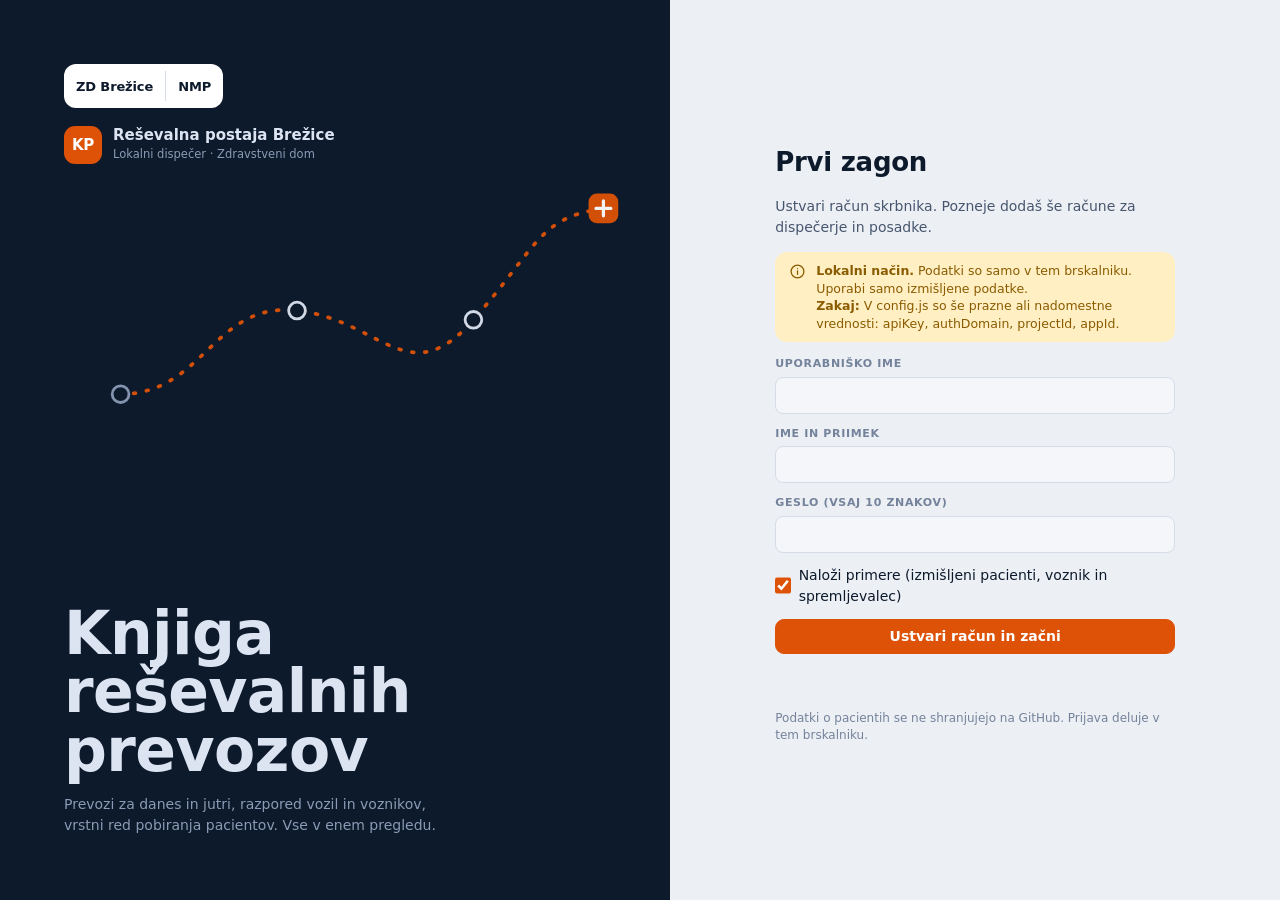
==== commit affb2a47: "Add files via upload" ====
--- a/index.html
+++ b/index.html
@@ -2,700 +2,21 @@
 <html lang="sl">
 <head>
 <meta charset="utf-8">
+<meta http-equiv="Content-Security-Policy" content="default-src 'none'; script-src 'self' https://www.gstatic.com; style-src 'self' 'unsafe-inline'; img-src 'self' data: blob: https://tile.openstreetmap.org; font-src 'self'; connect-src 'self' https://*.googleapis.com https://*.firebaseio.com wss://*.firebaseio.com https://router.project-osrm.org https://routing.openstreetmap.de https://nominatim.openstreetmap.org; manifest-src 'self'; worker-src 'self'; frame-src 'self'; base-uri 'none'; form-action 'self'; object-src 'none'">
+<meta name="referrer" content="no-referrer">
 <meta name="viewport" content="width=device-width, initial-scale=1, viewport-fit=cover">
 <meta name="robots" content="noindex, nofollow">
 <meta name="color-scheme" content="light dark">
-<style>:root{color-scheme:light;padding-top:env(safe-area-inset-top,0px);padding-bottom:env(safe-area-inset-bottom,0px)}</style>
-<link rel="icon" href="data:image/svg+xml,%3Csvg xmlns=%27http://www.w3.org/2000/svg%27 viewBox=%270 0 32 32%27%3E%3Crect width=%2732%27 height=%2732%27 rx=%278%27 fill=%27%23DD5207%27/%3E%3Cpath d=%27M16 8v16M8 16h16%27 stroke=%27white%27 stroke-width=%273.5%27 stroke-linecap=%27round%27/%3E%3C/svg%3E">
+<meta name="theme-color" content="#0D1A2C">
+<meta name="apple-mobile-web-app-capable" content="yes">
+<meta name="mobile-web-app-capable" content="yes">
+<meta name="apple-mobile-web-app-title" content="Prevozi">
+<meta name="apple-mobile-web-app-status-bar-style" content="black-translucent">
 <title>Knjiga reševalnih prevozov</title>
-<meta name="claude:viewport-fit-sides" content="cover">
-<link rel="preconnect" href="https://fonts.googleapis.com">
-<link rel="preconnect" href="https://fonts.gstatic.com" crossorigin>
-<link rel="stylesheet" href="https://fonts.googleapis.com/css2?family=Bricolage+Grotesque:opsz,wght@12..96,500;12..96,700;12..96,800&family=IBM+Plex+Mono:wght@400;500;600&family=IBM+Plex+Sans:wght@400;500;600&display=swap">
-<style>
-/* Layout concept: control room. A floating left rail (Knjiga, Dispečer, Posebnosti, Nastavitve) beside one wide work surface; a bottom tab bar on phones.
-   Colour: cool blue-grey paper, navy ink, one signal orange for primary actions and "danes"; green/amber/red are reserved for state.
-   Type: Bricolage Grotesque for headings and date numerals, IBM Plex Sans for the interface, IBM Plex Mono for times, kilometres and ride numbers. */
-:root{
-  --bg:#ECEFF4; --surface:#FFFFFF; --surface-2:#F4F6FA; --surface-3:#E7EBF2;
-  --ink:#0D1A2C; --ink-2:#47566E; --ink-3:#74839B; --line:#D6DCE7; --line-2:#C5CDDB;
-  --accent:#DD5207; --accent-ink:#FFFFFF; --accent-soft:#FCE6D9; --accent-line:#F1B896;
-  --ok:#17794F; --ok-soft:#DCF2E7; --warn:#8A5B00; --warn-soft:#FFEFC2; --bad:#B7222A; --bad-soft:#FADFE0;
-  --info:#2250B8; --info-soft:#E0E9FC;
-  --m-sede:#2250B8; --m-leze:#7B3BBF; --m-utila:#0A7581;
-  --rail:#0D1A2C; --rail-ink:#DCE4F2; --rail-dim:#8C9BB5; --rail-line:#22324B;
-  --pc0:#2F5FD0; --pc1:#7C4DC4; --pc2:#0E8A84; --pc3:#CC3F78; --pc4:#5F8A12; --pc5:#1B83B8; --pc6:#A8582F; --pc7:#8E3B9E;
-  --font-display:'Bricolage Grotesque','Segoe UI',system-ui,sans-serif;
-  --font-body:'IBM Plex Sans','Segoe UI',system-ui,-apple-system,sans-serif;
-  --font-mono:'IBM Plex Mono',ui-monospace,SFMono-Regular,Menlo,Consolas,monospace;
-  --shadow:0 1px 2px rgba(13,26,44,.06),0 6px 20px rgba(13,26,44,.06);
-}
-@media (prefers-color-scheme: dark){
-  :root:not([data-theme="light"]){
-    --bg:#0A111E; --surface:#111B2D; --surface-2:#16223A; --surface-3:#1D2B47;
-    --ink:#E8EDF6; --ink-2:#A3B1C9; --ink-3:#7585A1; --line:#25344F; --line-2:#33456A;
-    --accent:#FF8240; --accent-ink:#1A0D03; --accent-soft:#3A2314; --accent-line:#7A4524;
-    --ok:#4CC790; --ok-soft:#12352A; --warn:#F0BE56; --warn-soft:#3A2D0E; --bad:#FF7F86; --bad-soft:#3E1A1E;
-    --info:#7FA4FF; --info-soft:#17284F;
-    --m-sede:#7FA4FF; --m-leze:#C09BFF; --m-utila:#52D0DB;
-    --rail:#070C16; --rail-ink:#DCE4F2; --rail-dim:#7585A1; --rail-line:#1B2740;
-    --pc0:#7FA4FF; --pc1:#B79CFF; --pc2:#4FD0C8; --pc3:#FF8DB3; --pc4:#A5CF4F; --pc5:#5DBDF0; --pc6:#E69A6E; --pc7:#D693E6;
-    --shadow:0 1px 2px rgba(0,0,0,.4),0 8px 24px rgba(0,0,0,.35);
-    color-scheme:dark;
-  }
-}
-:root[data-theme="dark"]{
-  --bg:#0A111E; --surface:#111B2D; --surface-2:#16223A; --surface-3:#1D2B47;
-  --ink:#E8EDF6; --ink-2:#A3B1C9; --ink-3:#7585A1; --line:#25344F; --line-2:#33456A;
-  --accent:#FF8240; --accent-ink:#1A0D03; --accent-soft:#3A2314; --accent-line:#7A4524;
-  --ok:#4CC790; --ok-soft:#12352A; --warn:#F0BE56; --warn-soft:#3A2D0E; --bad:#FF7F86; --bad-soft:#3E1A1E;
-  --info:#7FA4FF; --info-soft:#17284F;
-  --m-sede:#7FA4FF; --m-leze:#C09BFF; --m-utila:#52D0DB;
-  --rail:#070C16; --rail-ink:#DCE4F2; --rail-dim:#7585A1; --rail-line:#1B2740;
-  --pc0:#7FA4FF; --pc1:#B79CFF; --pc2:#4FD0C8; --pc3:#FF8DB3; --pc4:#A5CF4F; --pc5:#5DBDF0; --pc6:#E69A6E; --pc7:#D693E6;
-  --shadow:0 1px 2px rgba(0,0,0,.4),0 8px 24px rgba(0,0,0,.35);
-  color-scheme:dark;
-}
-*{box-sizing:border-box}
-[hidden]{display:none!important}
-body{background:var(--bg);color:var(--ink);font:14px/1.5 var(--font-body);margin:0}
-h1,h2,h3,h4{font-family:var(--font-display);margin:0;text-wrap:balance;letter-spacing:-.01em}
-button,input,select,textarea{font:inherit;color:inherit}
-button{cursor:pointer}
-a{color:var(--info)}
-.mono,.tnum{font-family:var(--font-mono);font-variant-numeric:tabular-nums}
-.muted{color:var(--ink-2)} .dim{color:var(--ink-3)}
-.sr{position:absolute;width:1px;height:1px;overflow:hidden;clip:rect(0 0 0 0);white-space:nowrap}
-:focus-visible{outline:2px solid var(--accent);outline-offset:2px;border-radius:6px}
-
-/* ---------- Shell ---------- */
-.shell{display:grid;grid-template-columns:236px minmax(0,1fr);gap:20px;align-items:start;
-  padding-block:16px;padding-left:max(16px,env(safe-area-inset-left,0px));padding-right:max(16px,env(safe-area-inset-right,0px));max-width:1640px;margin:0 auto}
-.rail{position:sticky;top:16px;background:var(--rail);color:var(--rail-ink);border-radius:18px;padding:18px 14px;display:flex;flex-direction:column;gap:18px;min-height:calc(100dvh - 32px - env(safe-area-inset-top,0px) - env(safe-area-inset-bottom,0px))}
-.brand{display:flex;gap:11px;align-items:center;padding:2px 6px}
-.brand-mark{width:38px;height:38px;border-radius:11px;background:var(--accent);color:var(--accent-ink);display:grid;place-items:center;font:800 15px var(--font-display);letter-spacing:-.02em;flex:none}
-.brand b{display:block;font:700 15px/1.15 var(--font-display)}
-.brand span{display:block;font-size:11.5px;color:var(--rail-dim);margin-top:2px}
-.nav{display:flex;flex-direction:column;gap:3px}
-.nav button{display:flex;align-items:center;gap:11px;border:0;background:transparent;color:var(--rail-dim);padding:10px 12px;border-radius:10px;text-align:left;font-weight:500}
-.nav button svg{width:19px;height:19px;flex:none}
-.nav button:hover{background:var(--rail-line);color:var(--rail-ink)}
-.nav button[aria-current="page"]{background:var(--rail-line);color:#fff}
-.nav button[aria-current="page"] svg{color:var(--accent)}
-.nav .count{margin-left:auto;font:500 11px var(--font-mono);background:var(--accent);color:var(--accent-ink);border-radius:99px;padding:1px 7px}
-.rail-foot{margin-top:auto;display:flex;flex-direction:column;gap:10px;border-top:1px solid var(--rail-line);padding-top:14px}
-.userbox{display:flex;align-items:center;gap:10px;padding:0 6px}
-.avatar{width:32px;height:32px;border-radius:50%;background:var(--rail-line);display:grid;place-items:center;font:600 12px var(--font-body);color:var(--rail-ink);flex:none}
-.userbox div{min-width:0;line-height:1.25} .userbox b{display:block;font-size:13px;overflow:hidden;text-overflow:ellipsis;white-space:nowrap} .userbox span{font-size:11.5px;color:var(--rail-dim)}
-.rail-btns{display:flex;gap:6px}
-.rail-btns button{flex:1;border:1px solid var(--rail-line);background:transparent;color:var(--rail-ink);border-radius:9px;padding:7px 8px;font-size:12.5px}
-.rail-btns button:hover{background:var(--rail-line)}
-.work{min-width:0;display:flex;flex-direction:column;gap:18px}
-.top{display:flex;align-items:flex-end;justify-content:space-between;gap:14px;flex-wrap:wrap}
-.top h1{font-size:clamp(24px,3.2vw,34px);font-weight:800;line-height:1.05}
-.top .sub{color:var(--ink-2);margin-top:4px}
-.top-actions{display:flex;gap:8px;align-items:center;flex-wrap:wrap}
-.savepill{font:500 12px var(--font-mono);color:var(--ink-3);display:flex;align-items:center;gap:6px}
-.savepill i{width:7px;height:7px;border-radius:50%;background:var(--ok);display:inline-block}
-.savepill.busy i{background:var(--warn)}
-.tabbar{display:none}
-
-/* ---------- Controls ---------- */
-.btn{display:inline-flex;align-items:center;justify-content:center;gap:7px;border:1px solid var(--line-2);background:var(--surface);color:var(--ink);border-radius:9px;padding:8px 13px;font-weight:500;line-height:1.2;white-space:nowrap}
-.btn:hover{border-color:var(--ink-3);background:var(--surface-2)}
-.btn.primary{background:var(--accent);border-color:var(--accent);color:var(--accent-ink);font-weight:600}
-.btn.primary:hover{filter:brightness(1.07)}
-.btn.sm{padding:5px 10px;font-size:12.5px;border-radius:8px}
-.btn.danger{color:var(--bad);border-color:color-mix(in srgb,var(--bad) 35%,var(--line))}
-.btn.ghost{border-color:transparent;background:transparent}
-.btn svg{width:16px;height:16px}
-.btn[disabled]{opacity:.5;cursor:not-allowed}
-.icon-btn{border:0;background:transparent;color:var(--ink-3);width:28px;height:28px;border-radius:8px;display:grid;place-items:center;padding:0}
-.icon-btn:hover{background:var(--surface-3);color:var(--ink)}
-.icon-btn svg{width:16px;height:16px}
-.field{display:flex;flex-direction:column;gap:4px;min-width:0}
-.field>label,.lbl{font-size:11px;font-weight:600;letter-spacing:.06em;text-transform:uppercase;color:var(--ink-3)}
-input[type=text],input[type=search],input[type=time],input[type=tel],input[type=password],input[type=number],input[type=date],input:not([type]),select,textarea{
-  width:100%;min-width:0;background:var(--surface-2);border:1px solid var(--line);border-radius:8px;padding:7px 10px;color:var(--ink);transition:border-color .12s,background .12s}
-input:hover,select:hover,textarea:hover{border-color:var(--line-2)}
-input:focus,select:focus,textarea:focus{outline:none;border-color:var(--accent);background:var(--surface);box-shadow:0 0 0 3px var(--accent-soft)}
-input.warnfield{border-color:var(--warn);background:var(--warn-soft)}
-input[type=checkbox]{width:17px;height:17px;accent-color:var(--accent);margin:0}
-textarea{resize:vertical;min-height:70px}
-.seg{display:flex;background:var(--surface-3);border-radius:9px;padding:3px;gap:2px}
-.seg button{flex:1;white-space:nowrap;border:0;background:transparent;border-radius:7px;padding:6px 8px;font-size:12.5px;font-weight:500;color:var(--ink-2)}
-.seg button[aria-pressed="true"]{background:var(--surface);color:var(--ink);box-shadow:0 1px 2px rgba(13,26,44,.15)}
-.seg button[aria-pressed="true"][data-mode="sede"]{color:var(--m-sede)}
-.seg button[aria-pressed="true"][data-mode="leze"]{color:var(--m-leze)}
-.seg button[aria-pressed="true"][data-mode="utila"]{color:var(--m-utila)}
-.seg.inline{display:inline-flex}
-.chip{display:inline-flex;align-items:center;gap:5px;border-radius:99px;padding:2px 9px;font-size:12px;font-weight:500;background:var(--surface-3);color:var(--ink-2);border:1px solid transparent;white-space:nowrap}
-.chip.accent{background:var(--accent-soft);color:var(--accent);border-color:var(--accent-line)}
-.chip.ok{background:var(--ok-soft);color:var(--ok)} .chip.warn{background:var(--warn-soft);color:var(--warn)} .chip.bad{background:var(--bad-soft);color:var(--bad)} .chip.info{background:var(--info-soft);color:var(--info)}
-.chip.mono{font-family:var(--font-mono);font-size:11.5px}
-.chip.toggle{cursor:pointer;background:var(--surface);border-color:var(--line-2);padding:5px 11px;font-size:13px}
-.chip.toggle[aria-pressed="true"]{background:var(--ink);color:var(--bg);border-color:var(--ink)}
-.card{background:var(--surface);border:1px solid var(--line);border-radius:14px;box-shadow:var(--shadow)}
-.card-pad{padding:16px}
-.card h3{font-size:16px;font-weight:700}
-.card-head{display:flex;align-items:center;justify-content:space-between;gap:10px;margin-bottom:12px;flex-wrap:wrap}
-.banner{display:flex;gap:10px;align-items:flex-start;border-radius:12px;padding:10px 14px;background:var(--info-soft);color:var(--info);font-size:13px;line-height:1.4}
-.banner.warn{background:var(--warn-soft);color:var(--warn)} .banner.bad{background:var(--bad-soft);color:var(--bad)} .banner.ok{background:var(--ok-soft);color:var(--ok)}
-.banner b{font-weight:600}
-.banner svg{width:17px;height:17px;flex:none;margin-top:1px}
-.row{display:flex;gap:10px;align-items:center;flex-wrap:wrap}
-.grow{flex:1;min-width:0}
-.hint{font-size:12px;color:var(--ink-3)}
-.empty-state{border:1.5px dashed var(--line-2);border-radius:14px;padding:26px;text-align:center;color:var(--ink-2)}
-
-/* ---------- Auth ---------- */
-.auth{min-height:100dvh;display:grid;grid-template-columns:minmax(0,1.1fr) minmax(0,1fr);background:var(--bg)}
-.auth-art{background:var(--rail);color:var(--rail-ink);padding:clamp(28px,5vw,64px);padding-left:max(clamp(28px,5vw,64px),env(safe-area-inset-left,0px));display:flex;flex-direction:column;justify-content:space-between;gap:30px;position:relative;overflow:hidden}
-.auth-art h1{font-size:clamp(34px,5vw,60px);font-weight:800;line-height:.98;max-width:11ch}
-.auth-art p{color:var(--rail-dim);max-width:44ch;margin:14px 0 0}
-.auth-art svg.route{position:absolute;right:clamp(16px,4vw,48px);top:clamp(110px,18vh,190px);width:min(520px,86%);opacity:.95;pointer-events:none}
-.auth-art .brand{padding:0}
-.auth-art .logobar{align-self:flex-start}
-.auth-form{display:flex;align-items:center;justify-content:center;padding:28px;padding-right:max(28px,env(safe-area-inset-right,0px))}
-.auth-card{width:min(400px,100%);display:flex;flex-direction:column;gap:14px}
-.auth-card h2{font-size:26px;font-weight:800}
-.auth-card form{display:flex;flex-direction:column;gap:12px}
-.auth-err{color:var(--bad);font-size:13px;min-height:18px}
-.legalnote{font-size:12px;color:var(--ink-3);line-height:1.45}
-
-/* ---------- Month book ---------- */
-.monthbar{display:flex;align-items:center;gap:10px;flex-wrap:wrap}
-.monthbar h2{font-size:22px;font-weight:800;min-width:9ch}
-.stats{display:flex;gap:8px;flex-wrap:wrap}
-.stat{background:var(--surface);border:1px solid var(--line);border-radius:12px;padding:8px 14px;min-width:112px}
-.stat b{display:block;font:600 20px var(--font-mono);font-variant-numeric:tabular-nums;line-height:1.2}
-.stat span{font-size:11.5px;color:var(--ink-2)}
-.days{display:grid;grid-template-columns:repeat(auto-fill,minmax(290px,1fr));gap:12px}
-.day{background:var(--surface);border:1px solid var(--line);border-radius:14px;overflow:hidden;display:flex;flex-direction:column}
-.day.today{border-color:var(--accent);box-shadow:0 0 0 2px var(--accent-soft)}
-.day.wk .day-head{background:var(--surface-2)}
-.day.past{opacity:.82}
-.day-head{display:flex;align-items:center;gap:12px;width:100%;border:0;background:transparent;text-align:left;padding:12px 14px;border-bottom:1px solid var(--line)}
-.day-head:hover{background:var(--surface-2)}
-.dnum{font:800 34px/1 var(--font-display);letter-spacing:-.03em;min-width:1.7ch}
-.today .dnum{color:var(--accent)}
-.dtxt{min-width:0;flex:1}
-.dname{display:block;font-weight:600;text-transform:capitalize}
-.dmeta{display:flex;gap:5px;flex-wrap:wrap;margin-top:4px}
-.dcount{font:500 12px var(--font-mono);color:var(--ink-2);text-align:right;white-space:nowrap}
-.dcount b{display:block;font-size:16px;color:var(--ink)}
-.crew{padding:10px 14px 14px;display:flex;flex-direction:column;gap:6px}
-.crew h4{font:600 11px var(--font-body);letter-spacing:.07em;text-transform:uppercase;color:var(--ink-3)}
-.crew-row{display:grid;grid-template-columns:92px minmax(0,1fr);gap:8px;align-items:center}
-.crew-row label{font-weight:600;font-size:13px;overflow:hidden;text-overflow:ellipsis;white-space:nowrap}
-.crew-row input{padding:5px 8px;font-size:13px}
-.crew-row input.auto{border-style:dashed}
-
-/* ---------- Day book ---------- */
-.daybar{display:flex;gap:12px;align-items:center;flex-wrap:wrap;justify-content:space-between}
-.toolbar{display:flex;gap:8px;align-items:center;flex-wrap:wrap}
-.toolbar input[type=search]{width:200px}
-.boxes{display:grid;grid-template-columns:repeat(auto-fill,minmax(330px,1fr));gap:12px}
-.box{background:var(--surface);border:1px solid var(--line);border-radius:14px;padding:12px;display:flex;flex-direction:column;gap:9px}
-.box.empty{background:var(--surface-2);border-style:dashed}
-.box.empty .nr{background:var(--surface-3);color:var(--ink-3)}
-.box.done{border-color:color-mix(in srgb,var(--ok) 45%,var(--line))}
-.box.done .bgrid{opacity:.72}
-.bhead{display:flex;align-items:center;gap:6px 8px;min-height:28px;flex-wrap:wrap}
-.nr{font:600 13px var(--font-mono);background:var(--ink);color:var(--bg);border-radius:7px;min-width:30px;height:26px;display:grid;place-items:center;padding:0 6px}
-.bhead .sp{flex:1;min-width:0}
-.bgrid{display:grid;grid-template-columns:minmax(0,1fr) 128px;gap:8px}
-.bgrid .full{grid-column:1/-1}
-.bgrid input[type=time]{font-family:var(--font-mono)}
-.donerow{display:flex;align-items:center;gap:10px;flex-wrap:wrap;border-top:1px solid var(--line);padding-top:9px}
-.donerow label.check{display:flex;align-items:center;gap:8px;font-weight:600;cursor:pointer}
-.donerow .whodid{flex:1;min-width:150px;display:none}
-.box.done .whodid{display:block}
-.assign{white-space:nowrap;font:500 11.5px var(--font-mono);color:var(--info);background:var(--info-soft);border-radius:99px;padding:2px 9px}
-.assign.late{color:var(--bad);background:var(--bad-soft)}
-.warnlist{margin:0;padding-left:18px;display:flex;flex-direction:column;gap:3px}
-.warnlist li::marker{color:var(--warn)}
-details.warnbox{background:var(--warn-soft);color:var(--warn);border-radius:12px;padding:10px 14px}
-details.warnbox summary{cursor:pointer;font-weight:600}
-/* cestni podatki, predlogi, zemljevid poti, ETA */
-.routebar{display:flex;align-items:center;gap:10px;flex-wrap:wrap;border:1px solid var(--line);border-radius:12px;background:var(--surface);padding:8px 12px;font-size:13px;color:var(--ink-2)}
-.routebar .rt{flex:1 1 260px;min-width:0}
-.sugg{display:flex;flex-direction:column;gap:6px;margin:0;padding:0;list-style:none}
-.sugg li{display:flex;gap:8px;align-items:flex-start;font-size:13.5px;line-height:1.4}
-.sugg li .chip{flex:none;margin-top:1px}
-.eta{display:inline-flex;gap:4px;align-items:center;font:500 12px var(--font-mono);color:var(--ink-2)}
-.eta.bad{color:var(--bad)} .eta.ok{color:var(--ok)} .eta.warn{color:var(--warn)}
-.rmap{border:1px solid var(--line);border-radius:12px;background:var(--surface-2);padding:6px;margin:4px 0 2px}
-.rmap .rleg{font-size:12px;color:var(--ink-2);margin:6px 4px 2px}
-/* interaktivni zemljevid (56-map.js) */
-.imap{position:relative;border-radius:9px;overflow:hidden;border:1px solid var(--line);background:#e8ecef}
-.imap-vp{position:relative;height:clamp(280px,52vh,440px);overflow:hidden;touch-action:none;cursor:grab;user-select:none;-webkit-user-select:none;outline-offset:-3px;
-  background:linear-gradient(var(--line) 1px,transparent 1px) 0 0/48px 48px,linear-gradient(90deg,var(--line) 1px,transparent 1px) 0 0/48px 48px,var(--surface-2)}
-.imap-vp.grab{cursor:grabbing}
-.imap-tiles,.imap-pins{position:absolute;inset:0;overflow:hidden}
-.imap-tiles{z-index:0}
-.imap-pins{pointer-events:none;z-index:2}
-.imap-t{position:absolute;left:0;top:0;max-width:none;opacity:0;transition:opacity .15s;pointer-events:none;-webkit-user-drag:none}
-.imap-t.ok{opacity:1}
-.imap-svg{position:absolute;left:0;top:0;pointer-events:none;overflow:visible;z-index:1}
-.imap-casing{fill:none;stroke:#fff;stroke-width:8.5;stroke-linecap:round;stroke-linejoin:round;opacity:.92}
-.imap-line{fill:none;stroke-width:4.6;stroke-linecap:round;stroke-linejoin:round}
-.imap-line.est{stroke:#5b6572;stroke-dasharray:7 6}
-.imap-arrow{fill:none;stroke:#fff;stroke-width:2.2;stroke-linecap:round;stroke-linejoin:round}
-.imap-pin{position:absolute;left:0;top:0;pointer-events:auto;min-width:26px;height:26px;margin:-13px 0 0 -13px;padding:0 6px;border-radius:13px;border:2.5px solid var(--pc,var(--accent));background:#fff;color:#14202e;font:700 12px/1 var(--font-mono);display:flex;align-items:center;justify-content:center;box-shadow:0 1px 5px rgba(0,0,0,.4);cursor:pointer;will-change:transform}
-.imap-pin.do{background:var(--pc,var(--accent));color:#fff}
-.imap-pin.base{border-radius:6px;background:#0d1a2c;border-color:#fff;color:#fff;min-width:24px;height:24px;margin:-12px 0 0 -12px;padding:0}
-.imap-pin.base::after{content:'+';font-size:16px;font-weight:700}
-.imap-pin.mixed{box-shadow:0 0 0 3px #0d1a2c,0 1px 5px rgba(0,0,0,.4)}
-.imap-pin.sel{outline:3px solid rgba(37,99,235,.7);outline-offset:1px;z-index:2}
-.imap-pin:focus-visible,.imap-ctl button:focus-visible{outline:3px solid #2563eb;outline-offset:2px}
-.imap-ctl{position:absolute;right:8px;top:8px;z-index:5;display:flex;flex-direction:column;gap:6px}
-.imap-ctl button{width:36px;height:36px;border-radius:9px;border:1px solid var(--line-2,var(--line));background:var(--surface);color:var(--ink);display:grid;place-items:center;cursor:pointer;box-shadow:0 1px 4px rgba(0,0,0,.25);padding:0}
-.imap-ctl button[aria-pressed="false"]{color:var(--ink-3)}
-.imap-ctl button:hover{background:var(--surface-2)}
-.imap-pop{position:absolute;z-index:6;width:max-content;max-width:min(290px,calc(100% - 12px));max-height:calc(100% - 12px);overflow:auto;background:var(--surface);color:var(--ink);border:1px solid var(--line-2,var(--line));border-radius:11px;padding:9px 34px 9px 11px;font-size:13px;line-height:1.35;box-shadow:0 6px 20px rgba(0,0,0,.35);cursor:auto}
-.imap-pop[hidden],.imap-note[hidden]{display:none}
-.imap-pi + .imap-pi{border-top:1px solid var(--line);margin-top:7px;padding-top:7px}
-.imap-pi b{font-weight:650}
-.imap-pi .mp-t{font:600 12px var(--font-mono);color:var(--ink-2)}
-.imap-pi .mp-p{color:var(--ink-2)}
-.imap-x{position:absolute;right:3px;top:3px;width:28px;height:28px;border:0;background:transparent;color:var(--ink-2);border-radius:8px;display:grid;place-items:center;cursor:pointer;padding:0}
-.imap-scale{position:absolute;left:8px;bottom:24px;z-index:4;border:2px solid #333;border-top:0;font:600 10.5px var(--font-mono);color:#222;background:rgba(255,255,255,.7);padding:0 4px;height:12px;line-height:10px;white-space:nowrap}
-.imap-note{position:absolute;left:8px;top:8px;right:56px;z-index:4;background:var(--warn-soft);color:var(--warn);border-radius:8px;padding:6px 10px;font-size:12.5px}
-.imap-attr{position:absolute;left:0;bottom:0;z-index:4;font-size:10.5px;line-height:1.5;background:rgba(255,255,255,.82);color:#333;padding:0 6px;border-top-right-radius:6px}
-.imap-attr a{color:inherit}
-.imap.imap-tall .imap-vp{height:clamp(340px,64vh,580px)}
-.imap.picking .imap-vp{cursor:crosshair}
-.modal.modal-wide{width:min(860px,100%)}
-.modal .imap-vp{height:clamp(300px,50vh,460px)}
-.pickbar{display:flex;gap:8px 10px;flex-wrap:wrap;align-items:center}
-.pickst{font-size:13px;color:var(--ink-2);min-height:20px}
-.pickst.warn{color:var(--warn)}
-.imap.imap-full{position:fixed;inset:0;z-index:1000;border-radius:0;border:0}
-.imap.imap-full .imap-vp{height:100%}
-html.imap-lock,html.imap-lock body{overflow:hidden}
-.daymap-legend{display:flex;gap:6px;flex-wrap:wrap;align-items:center;margin:0 0 8px}
-.daymap-legend .chip.toggle{display:inline-flex;align-items:center;gap:6px}
-.daymap-legend .sw{width:12px;height:12px;border-radius:3px;flex:none}
-.daymap-legend .chip.toggle[aria-pressed="false"]{opacity:.5;text-decoration:line-through}
-li.stop.mapfocus{cursor:pointer}
-li.stop.mapfocus:hover{background:var(--surface-2)}
-.quick{display:flex;gap:8px;margin:2px 0 4px}
-.quick input{flex:1 1 auto;min-width:0;font-size:15px}
-.quickprev{min-height:20px;margin:0 2px 8px;line-height:1.45}
-.notechips{display:flex;flex-wrap:wrap;gap:6px;flex-direction:row}
-.menulbl{font-size:11.5px;color:var(--ink-3);text-transform:uppercase;letter-spacing:.05em;margin:8px 4px 2px}
-.copylist{display:flex;flex-direction:column;gap:2px;max-height:300px;overflow:auto;border:1px solid var(--line);border-radius:10px;padding:4px}
-.copyrow{display:flex;align-items:center;gap:10px;padding:6px 8px;border-radius:8px;cursor:pointer}
-.copyrow:hover{background:var(--surface-2)}
-.copyrow .cn{min-width:0;overflow:hidden;text-overflow:ellipsis;white-space:nowrap}
-.copyrow .nr{flex:none}
-@media (max-width:760px){.imap-vp{height:clamp(260px,46vh,380px)}.imap-ctl button{width:40px;height:40px}}
-
-/* ---------- Suggestions ---------- */
-#suggest{position:fixed;z-index:50;background:var(--surface);border:1px solid var(--line-2);border-radius:11px;box-shadow:0 12px 32px rgba(13,26,44,.22);padding:4px;max-height:300px;overflow:auto;min-width:240px}
-#suggest button{display:flex;flex-direction:column;align-items:flex-start;gap:0;width:100%;text-align:left;border:0;background:transparent;border-radius:8px;padding:7px 10px}
-#suggest button b{font-weight:600} #suggest button span{font-size:11.5px;color:var(--ink-3)}
-#suggest button[aria-selected="true"],#suggest button:hover{background:var(--accent-soft)}
-#suggest mark{background:transparent;color:var(--accent);font-weight:700}
-
-/* ---------- Dispatcher ---------- */
-.dispatch{display:grid;grid-template-columns:minmax(300px,380px) minmax(0,1fr);gap:16px;align-items:start}
-.stack{display:flex;flex-direction:column;gap:16px;min-width:0}
-.duty-item{display:grid;grid-template-columns:minmax(0,1fr) auto;gap:6px 8px;padding:10px;border:1px solid var(--line);border-radius:11px;background:var(--surface-2)}
-.duty-item .dn{font-weight:600;min-width:0;overflow:hidden;text-overflow:ellipsis}
-.duty-item .dsel{grid-column:1/-1;display:grid;grid-template-columns:repeat(2,minmax(0,1fr));gap:6px}
-.duty-item select,.duty-item input{padding:5px 8px;font-size:12.5px}
-.veh-item{display:flex;align-items:center;gap:10px;padding:9px 10px;border:1px solid var(--line);border-radius:11px}
-.veh-item.off{opacity:.6;background:var(--surface-2)}
-.veh-item label{display:flex;align-items:center;gap:10px;flex:1;min-width:0;cursor:pointer}
-.veh-item .vn{font-weight:600}
-.caps{display:flex;gap:4px;flex-wrap:wrap}
-.tablewrap{overflow-x:auto;border:1px solid var(--line);border-radius:12px}
-table{border-collapse:collapse;width:100%;font-size:13.5px}
-th{font-size:11px;letter-spacing:.07em;text-transform:uppercase;color:var(--ink-3);text-align:left;font-weight:600;background:var(--surface-2);padding:9px 12px;white-space:nowrap}
-td{padding:10px 12px;border-top:1px solid var(--line);vertical-align:top}
-td.nums{font-family:var(--font-mono);font-variant-numeric:tabular-nums}
-.numchips{display:flex;gap:4px;flex-wrap:wrap}
-.numchips .chip{font-family:var(--font-mono)}
-.crewcard{padding:0;overflow:hidden}
-.crewcard>summary{cursor:pointer;list-style:none;position:relative;padding-right:42px!important}
-.crewcard>summary::-webkit-details-marker{display:none}
-.crewcard>summary::after{content:"";position:absolute;right:18px;top:50%;width:8px;height:8px;border-right:2px solid var(--ink-3);border-bottom:2px solid var(--ink-3);transform:translateY(-70%) rotate(45deg);transition:transform .15s}
-.crewcard[open]>summary::after{transform:translateY(-30%) rotate(-135deg)}
-.crewcard[open]>summary{border-bottom:1px solid var(--line)}
-.crewcard:not([open])>summary{border-bottom:0!important}
-.crewhead{display:flex;align-items:center;gap:8px;margin:4px 2px 0}.crewhead h3{margin:0;font-size:15px;color:var(--ink-2)}
-.stats.compact{gap:6px}.stats.compact .stat{display:flex;align-items:baseline;gap:7px;min-width:0;padding:5px 12px;border-radius:999px}.stats.compact .stat b{display:inline;font-size:16px}.stats.compact .stat span{font-size:12px;white-space:nowrap}
-.crewcard>summary{display:flex;gap:12px;align-items:center;justify-content:space-between;flex-wrap:wrap;padding:13px 16px;background:var(--surface-2);border-bottom:1px solid var(--line)}
-.crewcard h3{font-size:18px}
-.crewcard .meta{display:flex;gap:6px;flex-wrap:wrap}
-.trip{padding:12px 16px;border-top:1px solid var(--line)}
-.trip:first-of-type{border-top:0}
-.trip-head{display:flex;gap:8px;align-items:center;flex-wrap:wrap;margin-bottom:8px}
-.stops{list-style:none;margin:0;padding:0;display:flex;flex-direction:column}
-.stop{display:grid;grid-template-columns:54px 22px minmax(0,1fr) auto;gap:8px;align-items:start;padding:5px 0}
-.stop time{font:600 13.5px var(--font-mono);padding-top:1px}
-.dot{width:12px;height:12px;border-radius:50%;margin:5px auto 0;border:2.5px solid var(--ink);background:var(--surface);position:relative}
-.dot.do{background:var(--ink)}
-.dot.base{border-color:var(--ink-3);background:var(--ink-3);width:9px;height:9px;margin-top:6px}
-.stop .who{font-weight:600}
-.stop .addr{font-size:12.5px;color:var(--ink-2)}
-.stop .leg{font-size:11.5px;color:var(--ink-3);font-family:var(--font-mono)}
-.legline{display:grid;grid-template-columns:54px 22px minmax(0,1fr);gap:8px;font:500 11.5px var(--font-mono);color:var(--ink-3)}
-.legline i{display:block;width:2px;background:var(--line-2);margin:0 auto;min-height:16px}
-.pin select{padding:3px 6px;font-size:12px;width:auto}
-.timeline-note{font-size:12.5px;color:var(--ink-2)}
-
-/* ---------- Notices, settings ---------- */
-.two{display:grid;grid-template-columns:minmax(280px,380px) minmax(0,1fr);gap:16px;align-items:start}
-.formgrid{display:grid;grid-template-columns:repeat(2,minmax(0,1fr));gap:10px}
-.formgrid .full{grid-column:1/-1}
-.notice{display:grid;grid-template-columns:auto minmax(0,1fr) auto;gap:12px;align-items:center;padding:12px 14px;border:1px solid var(--line);border-radius:12px;background:var(--surface)}
-.notice.closed{opacity:.55}
-.tabs{display:flex;gap:4px;flex-wrap:wrap;border-bottom:1px solid var(--line);padding-bottom:0}
-.tabs button{border:0;background:transparent;padding:9px 13px;border-bottom:2px solid transparent;color:var(--ink-2);font-weight:500;margin-bottom:-1px}
-.tabs button[aria-selected="true"]{color:var(--ink);border-bottom-color:var(--accent);font-weight:600}
-.edtable input,.edtable select{padding:5px 8px;font-size:13px}
-.edtable td{padding:6px 8px;vertical-align:middle}
-.edtable input[type=number]{width:70px}
-.edtable input[type=time]{width:110px}
-.edtable td.coord input{width:92px}
-.scrollbox{max-height:520px;overflow:auto;border:1px solid var(--line);border-radius:12px}
-.scrollbox table th{position:sticky;top:0;z-index:1}
-.kv{display:grid;grid-template-columns:minmax(0,1fr) 120px;gap:8px 12px;align-items:center}
-.kv label{font-size:13px}
-
-/* ---------- Toast ---------- */
-#toast{position:fixed;left:50%;transform:translateX(-50%);bottom:calc(24px + env(safe-area-inset-bottom,0px));z-index:80;display:flex;flex-direction:column;gap:8px;align-items:center;pointer-events:none}
-#toast div{background:var(--ink);color:var(--bg);padding:9px 16px;border-radius:99px;font-weight:500;box-shadow:0 8px 24px rgba(0,0,0,.3);animation:tin .18s ease-out}
-@keyframes tin{from{opacity:0;transform:translateY(6px)}to{opacity:1;transform:none}}
-@media (prefers-reduced-motion:reduce){#toast div{animation:none}}
-
-/* ---------- Responsive ---------- */
-@media (max-width:1100px){
-  .dispatch,.two{grid-template-columns:minmax(0,1fr)}
-}
-@media (max-width:820px){
-  .shell{grid-template-columns:minmax(0,1fr);gap:14px;padding-bottom:calc(84px + env(safe-area-inset-bottom,0px))}
-  .rail{display:none}
-  .tabbar{display:flex;position:fixed;left:0;right:0;bottom:0;z-index:40;background:var(--rail);padding:6px max(8px,env(safe-area-inset-right,0px)) calc(6px + env(safe-area-inset-bottom,0px)) max(8px,env(safe-area-inset-left,0px));gap:2px}
-  .tabbar button{flex:1;display:flex;flex-direction:column;align-items:center;gap:2px;border:0;background:transparent;color:var(--rail-dim);font-size:11px;padding:6px 2px;border-radius:10px;min-width:0}
-  .tabbar button svg{width:21px;height:21px}
-  .tabbar button[aria-current="page"]{color:#fff;background:var(--rail-line)}
-  .tabbar button[aria-current="page"] svg{color:var(--accent)}
-  .auth{grid-template-columns:minmax(0,1fr)}
-  .auth-art{min-height:230px;padding-block:24px}
-  .auth-art h1{max-width:none;font-size:34px}
-  .auth-art svg.route{opacity:.3;top:70px}
-  .toolbar input[type=search]{width:100%}
-  .boxes{grid-template-columns:minmax(0,1fr)}
-  .days{grid-template-columns:minmax(0,1fr)}
-  .formgrid{grid-template-columns:minmax(0,1fr)}
-  .stop{grid-template-columns:48px 18px minmax(0,1fr)}
-  .stop .pin{grid-column:3}
-}
-@media (max-width:420px){
-  .crew-row{grid-template-columns:78px minmax(0,1fr)}
-  .stat{min-width:calc(50% - 4px);flex:1}
-}
-
-/* ---------- V2: barve pacientov ---------- */
-.pc0{--pcx:var(--pc0)}.pc1{--pcx:var(--pc1)}.pc2{--pcx:var(--pc2)}.pc3{--pcx:var(--pc3)}.pc4{--pcx:var(--pc4)}.pc5{--pcx:var(--pc5)}.pc6{--pcx:var(--pc6)}.pc7{--pcx:var(--pc7)}
-.pdot{display:inline-block;width:9px;height:9px;border-radius:50%;background:var(--pcx,var(--line-2));margin-right:7px;vertical-align:1px;flex:none}
-.pav{display:inline-grid;place-items:center;width:34px;height:34px;border-radius:11px;flex:none;font:700 12.5px var(--font-body);letter-spacing:.02em;
-  background:color-mix(in srgb,var(--pcx,var(--ink-3)) 16%,var(--surface));color:color-mix(in srgb,var(--pcx,var(--ink-3)) 72%,var(--ink));border:1px solid color-mix(in srgb,var(--pcx,var(--ink-3)) 34%,var(--surface))}
-.box[class*=" pc"],.box.pc0,.box.pc1,.box.pc2,.box.pc3,.box.pc4,.box.pc5,.box.pc6,.box.pc7{border-left:4px solid var(--pcx)}
-.pinfo{display:flex;align-items:center;gap:8px;border-top:1px dashed var(--line);padding-top:8px}
-.pinfo-main{flex:1;min-width:0}
-.pinfo select{width:auto;max-width:100%;padding:4px 8px;font-size:12.5px}
-.pinfo.none{justify-content:space-between}
-.donerow .check{font-size:13px}
-.linkbtn{border:0;background:transparent;color:inherit;text-decoration:underline;padding:0;font-weight:600;cursor:pointer}
-
-/* ---------- V2: pacienti ---------- */
-.plist{display:grid;grid-template-columns:minmax(300px,420px) minmax(0,1fr);gap:16px;align-items:start}
-.prows{display:flex;flex-direction:column;gap:6px}
-.prow{display:flex;align-items:center;gap:11px;width:100%;text-align:left;background:var(--surface);border:1px solid var(--line);border-left:4px solid var(--pcx,var(--line-2));border-radius:12px;padding:9px 11px}
-.prow:hover{background:var(--surface-2)}
-.prow[aria-current="true"]{border-color:var(--accent);border-left-color:var(--pcx,var(--accent));box-shadow:0 0 0 2px var(--accent-soft)}
-.pr-main{flex:1;min-width:0;display:flex;flex-direction:column;line-height:1.3}
-.pr-main b{overflow:hidden;text-overflow:ellipsis;white-space:nowrap}
-.pr-main .hint{overflow:hidden;text-overflow:ellipsis;white-space:nowrap}
-.pr-side{display:flex;flex-direction:column;align-items:flex-end;gap:3px;flex:none}
-.pdetail{border-top:4px solid var(--pcx,var(--line-2))}
-.swatches{display:flex;gap:6px;flex-wrap:wrap}
-.swatch{width:28px;height:28px;border-radius:9px;border:2px solid transparent;background:var(--pcx);padding:0}
-.swatch[aria-pressed="true"]{border-color:var(--ink);box-shadow:0 0 0 2px var(--surface) inset}
-.ncard{border:1px solid var(--line);border-left:4px solid var(--line-2);border-radius:12px;padding:11px 13px;display:flex;flex-direction:column;gap:7px;background:var(--surface-2)}
-.ncard.ok{border-left-color:var(--ok)}.ncard.warn{border-left-color:var(--warn)}.ncard.bad{border-left-color:var(--bad)}.ncard.info{border-left-color:var(--info)}
-.ncard-head{display:flex;gap:7px;align-items:center;flex-wrap:wrap}
-.nform{border-top:1px dashed var(--line-2);padding-top:10px;margin-top:2px}
-
-/* ---------- V2: stanja prevoza ---------- */
-.chip.st-na_poti,.chip.st-na_kraju{font-weight:600}
-.chip.st-zakljucena,.chip.st-na_cilju{background:var(--ok-soft);color:var(--ok)}
-.chip.st-v_vozilu{background:var(--accent-soft);color:var(--accent);border-color:var(--accent-line)}
-.chip.st-ni_doma,.chip.st-odklonjena,.chip.st-preklicana{background:var(--bad-soft);color:var(--bad)}
-.livelist{display:flex;flex-direction:column}
-.liverow{display:grid;grid-template-columns:auto minmax(0,1fr) auto;gap:10px;align-items:start;padding:11px 16px;border-top:1px solid var(--line);border-left:4px solid var(--pcx,transparent)}
-.liverow:first-child{border-top:0}
-.liverow .pdot{margin-top:7px}
-.lr-side{display:flex;flex-direction:column;gap:5px;align-items:flex-end}
-li.w-bend::marker{color:var(--accent)} li.w-bad::marker{color:var(--bad)}
-.dotbadge{position:absolute;top:5px;right:calc(50% - 16px);width:8px;height:8px;border-radius:50%;background:var(--accent)}
-
-/* ---------- V2: logotipi ---------- */
-.logobar{display:flex;align-items:center;gap:10px;background:#fff;border-radius:12px;padding:7px 12px;min-height:44px;align-self:flex-start;max-width:100%;flex-wrap:wrap}
-.logobar i{width:1px;align-self:stretch;background:#D6DCE7}
-.logoitem{display:inline-flex;align-items:center}
-.logoitem img{height:30px;width:auto;max-width:150px;object-fit:contain;display:block}
-.logoitem .lf{font:700 13px var(--font-display);color:#0D1A2C;letter-spacing:-.01em}
-.logoprev{min-height:70px;background:#fff;border:1px solid var(--line);border-radius:12px;display:grid;place-items:center;padding:10px}
-.logoprev img{max-height:60px;max-width:100%}
-.rail .logobar{align-self:stretch;justify-content:center}
-.crewlogos{margin-bottom:2px}
-
-/* ---------- V2: predogled (modal) ---------- */
-#modal{position:fixed;inset:0;z-index:90;display:grid;place-items:center;padding:16px}
-.modal-back{position:absolute;inset:0;background:rgba(7,12,22,.55)}
-.modal{position:relative;width:min(640px,100%);max-height:calc(100dvh - 32px);overflow:auto;background:var(--surface);border:1px solid var(--line-2);border-radius:16px;box-shadow:0 24px 64px rgba(0,0,0,.4);padding:16px;display:flex;flex-direction:column;gap:12px}
-.modal-head{display:flex;align-items:center;justify-content:space-between;gap:10px}
-.modal-head h3{font-size:18px}
-.pv{background:var(--surface-2);border:1px solid var(--line);border-radius:12px;padding:6px;display:flex;flex-direction:column;font-family:var(--font-mono);font-size:13px;max-height:48dvh;overflow:auto}
-.pvline{border:0;background:transparent;text-align:left;padding:5px 8px;border-radius:7px;font:inherit;white-space:pre-wrap;word-break:break-word;color:var(--ink)}
-.pvline:hover{background:var(--accent-soft)}
-
-/* ---------- V2: varnost, uporabniki ---------- */
-.checks{display:flex;flex-direction:column;gap:2px}
-.check-row{display:grid;grid-template-columns:auto minmax(0,1fr);gap:12px;align-items:start;padding:9px 0;border-top:1px solid var(--line)}
-.check-row:first-child{border-top:0}
-.check-row .chip{min-width:78px;justify-content:center}
-.mini{display:flex;flex-direction:column;gap:2px;font-size:10.5px;font-weight:600;letter-spacing:.05em;text-transform:uppercase;color:var(--ink-3)}
-.mini input{text-transform:none;letter-spacing:0;font-weight:400}
-
-/* ---------- V2: aplikacija posadke ---------- */
-.crewmode .rail,.crewmode .tabbar{display:none!important}
-.crewmode .shell{grid-template-columns:minmax(0,1fr);max-width:720px;padding-bottom:calc(32px + env(safe-area-inset-bottom,0px))}
-.crewmode .top h1{font-size:26px}
-.rcard{background:var(--surface);border:1px solid var(--line);border-left:5px solid var(--pcx,var(--line-2));border-radius:16px;padding:14px;display:flex;flex-direction:column;gap:10px;box-shadow:var(--shadow)}
-.rcard.st-card-zakljucena,.rcard.st-card-na_cilju{opacity:.72}
-.rcard.st-card-ni_doma,.rcard.st-card-odklonjena{border-color:var(--bad)}
-.rc-head{display:flex;gap:6px;align-items:center;flex-wrap:wrap}.rc-head .sp{flex:1}
-.rc-name{font-size:21px;font-weight:800;display:flex;align-items:center;line-height:1.15}
-.rc-addr{display:grid;grid-template-columns:1fr 1fr;gap:12px;font-size:15px}
-.rc-addr .lbl{display:block;margin-bottom:2px}
-.btn.big{padding:15px 18px;font-size:17px;border-radius:13px;width:100%;min-height:54px}
-.donebar{display:flex;align-items:center;justify-content:center;gap:8px;color:var(--ok);font-weight:700;padding:10px}
-.donebar svg{width:20px;height:20px}
-details.decline summary{list-style:none;cursor:pointer}
-details.decline summary::-webkit-details-marker{display:none}
-details.decline{flex:1;min-width:180px}
-details.stopsum{font-size:13px;color:var(--ink-2)}
-details.stopsum summary{cursor:pointer;font-weight:600}
-details.stopsum ul{list-style:none;margin:6px 0 0;padding:0;display:flex;flex-direction:column;gap:3px}
-.seg small{opacity:.7;font-weight:400}
-a.btn{text-decoration:none}
-
-@media (max-width:1100px){ .plist{grid-template-columns:minmax(0,1fr)} .plist.has-sel>.stack:first-child{display:none} }
-@media (max-width:820px){
-  .tabbar button{font-size:10px;padding:6px 0;position:relative}
-  .tabbar button svg{width:20px;height:20px}
-  .liverow{grid-template-columns:auto minmax(0,1fr)} .lr-side{grid-column:2;align-items:flex-start}
-  .rc-addr{grid-template-columns:1fr}
-  .logobar{padding:6px 10px}
-}
-@media (max-width:420px){ .logoitem img{height:24px} }
-@media (max-width:640px){ .prow{flex-wrap:wrap} .pr-main{flex:1 1 0} .pr-side{flex:1 1 100%;flex-direction:row;flex-wrap:wrap;justify-content:flex-start;padding-left:53px} .pr-side .chip{white-space:normal;text-align:left} }
-</style>
-
-<style>
-/* Vrste nalogov: barva celega polja prevoza, ko je pacient prepoznan v bazi */
-:root{--nt-letna:#2563EB;--nt-mesecna:#7C3AED;--nt-enkratna:#0F8B6D;--nt-zdravljenje:#C2410C;--nt-none:#B7791F}
-.chip.nt{color:#fff;font-weight:600}
-.chip.nt-letna{background:var(--nt-letna)} .chip.nt-mesecna{background:var(--nt-mesecna)} .chip.nt-enkratna{background:var(--nt-enkratna)} .chip.nt-zdravljenje{background:var(--nt-zdravljenje)}
-.box.nt-letna{--nt:var(--nt-letna)} .box.nt-mesecna{--nt:var(--nt-mesecna)} .box.nt-enkratna{--nt:var(--nt-enkratna)} .box.nt-zdravljenje{--nt:var(--nt-zdravljenje)} .box.nt-none{--nt:var(--nt-none)}
-.box[class*="nt-"]{background:color-mix(in srgb,var(--nt) 15%,var(--surface));border-color:color-mix(in srgb,var(--nt) 55%,var(--line));border-left:6px solid var(--nt)}
-.box[class*="nt-"] input,.box[class*="nt-"] select{background:color-mix(in srgb,var(--nt) 6%,var(--surface))}
-/* Odpovedano: rdeče */
-.box.cancelled,.box.cancelled[class*="nt-"]{background:var(--bad-soft);border:1px solid var(--bad);border-left:6px solid var(--bad)}
-.box.cancelled .bgrid input,.box.cancelled .bgrid select{color:var(--bad);text-decoration:line-through;background:transparent}
-.cancel-chip{background:var(--bad);color:#fff;font-weight:700}
-.check.cancel-check{color:var(--bad);font-weight:600}
-/* Skeniranje naloga in tisk dopolnil na obrazec NLG/05 */
-.ns-miss input,.ns-miss select{border-color:var(--warn);background:var(--warn-soft)}
-.nsraw{margin:6px 0 0;padding:8px;max-height:220px;overflow:auto;white-space:pre-wrap;font:12px/1.4 ui-monospace,Menlo,monospace;background:var(--soft,#f4f5f7);border-radius:8px}
-.spin{display:inline-block;width:16px;height:16px;border:2px solid var(--line);border-top-color:var(--accent,#DD5207);border-radius:50%;animation:kpspin .8s linear infinite}
-@keyframes kpspin{to{transform:rotate(360deg)}}
-.nprint .edtable input{padding:4px 6px;min-width:0}
-.nprint tr.np-done td{opacity:.65}
-.npv-wrap{display:grid;grid-template-columns:auto 1fr;gap:16px;align-items:start}
-@media(max-width:760px){.npv-wrap{grid-template-columns:1fr}}
-.npv{position:relative;width:105mm;height:148.5mm;max-width:100%;overflow:hidden;background:#fff;border:1px solid var(--line);border-radius:6px}
-.npv .npg{transform:scale(.5);transform-origin:0 0;position:absolute;left:0;top:0}
-.npv-s{width:63mm;height:89.1mm}.npv-s .npg{transform:scale(.3)}
-.npg{position:relative;width:210mm;height:297mm;background:#fff;overflow:hidden;break-after:page}
-.npg-in{position:absolute;left:0;top:0;width:210mm;height:297mm;transform-origin:0 0}
-.nc{position:absolute;box-sizing:border-box;overflow:hidden;white-space:nowrap;line-height:1.1;color:#000;font-family:Arial,Helvetica,sans-serif}
-.nc span{display:block;overflow:hidden}
-.ng{position:absolute;display:block;background:rgba(214,40,40,.6)}
-.ng-h{height:.25mm}.ng-v{width:.25mm}
-.ng-x{width:6mm;height:6mm;background:none;border:.25mm solid rgba(214,40,40,.7);border-radius:50%}
-.ng-lbl{position:absolute;font:3.2mm Arial,Helvetica,sans-serif;color:#c62828}
-@page nalogf{size:210mm 297mm;margin:0}
-@media print{
-  #printArea.pnalog{page:nalogf;margin:0;padding:0;font:9pt Arial,Helvetica,sans-serif}
-  #printArea.pnalog .npg{height:296.5mm;break-after:page}
-  #printArea.pnalog .npg:last-child{break-after:auto}
-}
-/* Tisk meseca */
-#printArea{display:none}
-@media print{
-  @page{size:A4 landscape;margin:10mm}
-  *{-webkit-print-color-adjust:exact;print-color-adjust:exact}
-  html,body{background:#fff!important}
-  body>*:not(#printArea){display:none!important}
-  #printArea{display:block!important;background:#fff;color:#000;font:11px/1.35 system-ui,sans-serif}
-  #printArea h2{margin:0 0 2px;font-size:18px} #printArea h3{margin:12px 0 4px;font-size:13px;text-transform:capitalize}
-  #printArea section{break-inside:avoid} #printArea table{width:100%;border-collapse:collapse}
-  #printArea th,#printArea td{border:1px solid #888;padding:2px 5px;text-align:left;vertical-align:top;color:#000;background:#fff}
-  #printArea th{background:#e8e8e8}
-  #printArea tr.p-cancel td{background:#fde2e2;color:#b00020}
-  #printArea .p-note{margin:4px 0 0}
-}
-/* Tisk knjige dneva (A4 pokonci, obrazec OBR REŠ 08) */
-@page dayform{size:A4 portrait;margin:9mm}
-@media print{
-  #printArea.pday{page:dayform;font:11px/1.3 system-ui,sans-serif}
-  .pd-page{break-after:page;display:block}
-  .pd-page:last-child{break-after:auto}
-  .pd-head{display:grid;grid-template-columns:auto 1fr auto;gap:12px;align-items:center;border-bottom:2px solid #000;padding-bottom:6px;margin-bottom:8px}
-  .pd-logos{display:flex;gap:8px;align-items:center;min-height:34px} .pd-logos img{max-height:34px;width:auto} .pd-logos i{display:none}
-  .pd-title{display:flex;flex-direction:column;text-align:center} .pd-title b{font-size:15px;letter-spacing:.04em} .pd-title span{font-size:11px}
-  .pd-date{text-align:right;line-height:1.5} .pd-date b{font-size:13px} .pd-pg{font-size:10px;color:#444}
-  .pd-veh{margin:0 0 6px;font-size:12px}
-  .pd-tab{width:100%;border-collapse:collapse;table-layout:fixed}
-  .pd-tab th,.pd-tab td{border:1px solid #000;padding:3px 4px;vertical-align:top;word-break:break-word;height:19px;color:#000;background:#fff}
-  .pd-tab th{background:#e6e6e6;font-size:10px;text-transform:uppercase}
-  .pd-tab .pd-nr{width:9.5mm;padding-left:1px;padding-right:1px;text-align:center;font-weight:700;white-space:nowrap} .pd-tab .pd-t{width:15mm;text-align:center;font-family:ui-monospace,Menlo,monospace} .pd-tab .pd-v{width:14mm;text-align:center}
-  .pd-tab tr.pd-empty td{height:30px}
-  .pd-tab tr.p-cancel td{color:#c00000;text-decoration:line-through} .pd-tab tr.p-cancel td b{text-decoration:none}
-  .pd-crew td{height:34px;font-size:12px} .pd-pos{margin-top:12px} .pd-pos ul{margin:4px 0 0 16px;padding:0} .pd-lines{height:90px;background:repeating-linear-gradient(transparent 0 21px,#999 21px 22px)}
-  .pd-sign{display:flex;justify-content:space-between;margin-top:22px;font-size:12px} .pd-fine{font-size:9.5px;color:#444;margin:8px 0 0} .pd-warn{color:#c00000;font-weight:700;margin:8px 0 0}
-}
-</style>
-
-<style>
-/* ---------- V3: mirnejši vmesnik (vrstice prevozov, en odprt urejevalnik, manj okvirjev in barv) ---------- */
-[hidden]{display:none!important}
-.card{box-shadow:none}
-.stats{display:grid;grid-template-columns:repeat(auto-fit,minmax(132px,1fr));gap:8px}
-.stat{min-width:0;padding:9px 14px}
-.sumline{display:flex;flex-wrap:wrap;gap:4px 18px;align-items:center;font-size:13.5px;color:var(--ink-2);margin:2px 0 4px}
-.sumline b{color:var(--ink);font-size:15px;font-weight:600}
-.sumline .chip{font-size:12px}
-.num{text-align:right;font-variant-numeric:tabular-nums}
-.lbl{display:block;font-size:12.5px;font-weight:600;color:var(--ink-2);margin-bottom:4px}
-.ctrl-row{display:flex;align-items:center;gap:10px;flex-wrap:wrap}
-.ctrl-row .lbl{margin:0;min-width:64px;font-weight:700}
-.ctrl-row .sp{flex:1}
-.ctrl .seg{flex:0 1 auto}
-
-/* vrstice prevozov */
-.boxes{display:flex;flex-direction:column;gap:6px}
-.box{padding:0;gap:0;border-radius:12px;box-shadow:none;overflow:visible;background:var(--surface);border:1px solid var(--line)}
-.box[class*="nt-"],.box.nt-none{background:var(--surface);border-color:var(--line);border-left:4px solid var(--nt)}
-.box[class*="nt-"] input,.box[class*="nt-"] select{background:var(--surface)}
-.box.open{border-color:var(--line-2);box-shadow:var(--shadow)}
-.box.done{border-color:var(--line)}
-.box.done .rname{color:var(--ink-2)}
-.box.cancelled,.box.cancelled[class*="nt-"]{background:var(--bad-soft);border:1px solid var(--bad);border-left:4px solid var(--bad)}
-.box.cancelled .rname{text-decoration:line-through;color:var(--bad)}
-.rrow{display:grid;grid-template-columns:32px 50px minmax(0,1fr) auto 84px 136px 18px;align-items:center;gap:10px;width:100%;text-align:left;background:transparent;border:0;border-radius:12px;padding:8px 12px;min-height:48px;cursor:pointer;color:var(--ink);font:inherit}
-.rrow:hover{background:var(--surface-2)}
-.rrow:focus-visible{outline:2px solid var(--accent);outline-offset:-2px}
-.rrow .nr{background:var(--surface-3);color:var(--ink-2);min-width:30px;height:24px;font-size:12.5px}
-.rtm{font:500 13px var(--font-mono);color:var(--ink-2)}
-.rbody{min-width:0;display:flex;flex-direction:column;gap:1px}
-.rname{font-weight:600;white-space:nowrap;overflow:hidden;text-overflow:ellipsis}
-.rroute{font-size:12.5px;color:var(--ink-2);white-space:nowrap;overflow:hidden;text-overflow:ellipsis}
-.rtags{display:flex;gap:4px;align-items:center;flex-wrap:nowrap}
-.rtag{font-size:11.5px;font-weight:500;color:var(--ink-2);background:var(--surface-3);border-radius:6px;padding:1px 7px;white-space:nowrap}
-.rtag.m-leze{color:var(--m-leze)} .rtag.m-utila{color:var(--m-utila)}
-.kmchip{font:500 12.5px var(--font-mono);white-space:nowrap;text-align:right;color:var(--ink-3)}
-.kmchip.ex{color:var(--ok)}
-.kmchip[hidden],.assign[hidden]{display:block!important;visibility:hidden}
-.assign{text-align:center;overflow:hidden;text-overflow:ellipsis;white-space:nowrap}
-.rcheck{width:18px;height:18px;color:var(--ok);display:grid;place-items:center}
-.rcheck svg{width:16px;height:16px}
-.editor{border-top:1px solid var(--line);padding:12px;display:flex;flex-direction:column;gap:12px;background:var(--surface-2);border-radius:0 0 12px 12px}
-.bgrid{grid-template-columns:minmax(0,1fr) 130px;gap:10px}
-.field .lbl{margin-bottom:5px}
-.field.stayrow{display:flex;flex-direction:row;align-items:center;gap:6px 12px;flex-wrap:wrap;background:var(--info-soft);border-radius:10px;padding:8px 12px}
-.field.stayrow>label.check{display:flex;gap:8px;align-items:center;font-weight:600;font-size:13.5px;letter-spacing:0;text-transform:none;color:var(--info);cursor:pointer}
-.staymin{display:inline-flex;align-items:center;gap:6px}
-.field.stayrow[hidden],.field.kmrow[hidden]{display:none!important}
-.kmrow .kmtxt{flex:1 1 auto;min-width:0}
-.staymin input{width:78px}
-.stayrow .hint{flex:1 1 220px;color:var(--info)}
-.field.kmrow{display:flex;flex-direction:row;align-items:center;gap:8px 10px;flex-wrap:wrap;font-size:13px;min-height:34px}
-.kmrow .kmin{width:88px;padding:5px 8px}
-.kmv{font-family:var(--font-mono)}
-.srcbadge{font-size:11.5px;font-weight:600;border-radius:6px;padding:2px 8px;background:var(--surface-3);color:var(--ink-2);white-space:nowrap}
-.srcbadge.src-google,.srcbadge.src-osm{background:var(--ok-soft);color:var(--ok)}
-.kmwarn{flex:1 1 100%;font-size:12.5px;color:var(--warn);background:var(--warn-soft);border-radius:8px;padding:4px 8px}
-.srcbadge.src-rocno{background:var(--info-soft);color:var(--info)}
-.srcbadge.src-osrm,.srcbadge.src-ocena{background:var(--warn-soft);color:var(--warn)}
-.donerow{border-top:1px solid var(--line);padding-top:10px}
-.donerow .whodid{flex:1 1 180px}
-.donerow .sp{flex:1}
-
-/* meniji in zložljivi razdelki */
-.menu{position:relative}
-.menu>summary{list-style:none;cursor:pointer}
-.menu>summary::-webkit-details-marker{display:none}
-.menupop{position:absolute;left:0;top:calc(100% + 6px);z-index:30;min-width:250px;background:var(--surface);border:1px solid var(--line-2);border-radius:12px;box-shadow:var(--shadow);padding:8px;display:flex;flex-direction:column;gap:6px;align-items:stretch}
-.menu.right .menupop{left:auto;right:0}
-.donerow .menu .menupop{top:auto;bottom:calc(100% + 6px)}
-.menupop .btn{justify-content:flex-start;width:100%}
-.menupop .check{padding:4px 6px;cursor:pointer}
-.menupop .mini{display:flex;flex-direction:column;gap:3px;font-size:12px}
-details.sect>summary{display:flex;align-items:center;gap:10px;cursor:pointer;list-style:none}
-details.sect>summary::-webkit-details-marker{display:none}
-details.sect>summary h3{margin:0;flex:1}
-details.sect>summary::after{content:"";width:8px;height:8px;border-right:2px solid var(--ink-3);border-bottom:2px solid var(--ink-3);transform:rotate(45deg);transition:transform .15s;margin:0 4px 3px}
-details.sect[open]>summary::after{transform:rotate(-135deg);margin-bottom:-3px}
-details.hintdet>summary{cursor:pointer;font-size:12.5px;font-weight:600;color:var(--ink-2)}
-details.hintdet[open]>summary{margin-bottom:2px}
-.duty-item .more{grid-column:1/-1}
-.duty-item .more>summary{font-size:12.5px;color:var(--ink-2);cursor:pointer}
-.duty-item .more .dsel{margin-top:6px}
-details.warnbox.inline{background:transparent;padding:0;border-radius:0;display:inline-block}
-details.warnbox.inline>summary{font-weight:600;color:var(--warn);cursor:pointer;font-size:13.5px}
-details.warnbox.inline[open]{display:block;width:100%;background:var(--warn-soft);padding:10px 14px;border-radius:12px}
-.legline.wait{color:var(--info)}
-.legline.wait span:last-child{font-weight:600}
-.kmrep .two{display:grid;grid-template-columns:minmax(0,1.4fr) minmax(0,1fr);gap:12px;align-items:start}
-.monthbar .sumline{margin-left:6px}
-.day-head .dcount .chip{margin-left:4px}
-
-form[data-form="diaAdd"] select[name="t"]{min-width:130px}
-.edtable select[data-pl]{min-width:150px}
-
-/* logotipa */
-.logoitem img{height:32px;max-width:190px}
-.logobar{gap:12px}
-
-@media (max-width:760px){
-  .rrow{grid-template-columns:30px 46px minmax(0,1fr) auto 16px;gap:8px;padding:8px 10px}
-  .rtags,.assign{display:none}
-  .kmchip[hidden]{display:none!important}
-  .bgrid{grid-template-columns:minmax(0,1fr) 110px}
-  .kmrep .two{grid-template-columns:minmax(0,1fr)}
-  .menupop{min-width:min(250px,86vw)}
-}
-@media print{#printArea td.num,#printArea th.num{text-align:right}}
-</style>
+<link rel="manifest" href="manifest.webmanifest">
+<link rel="icon" type="image/png" href="icons/icon-32.png">
+<link rel="apple-touch-icon" href="icons/apple-touch-icon.png">
+<link rel="stylesheet" href="style.css">
 </head>
 <body>
 <div id="auth" class="auth" hidden>
@@ -758,5943 +79,9 @@
 <div id="modal" hidden></div>
 <div id="toast" aria-live="polite"></div>
 <datalist id="staffList"></datalist>
-<script>
-'use strict';
-/* =====================================================================
-   PODATKI: naselja Občine Brežice, ustanove, privzete nastavitve
-   Imena naselij: uradni seznam (gov.si, Upravna enota Brežice).
-   KOORDINATE SO PRIBLIŽNE (ocena na ~1 km). Popravi jih v Nastavitve > Naselja,
-   ali uvozi CSV naslovov (GURS RPE) v Nastavitve > Naslovi.
-   ===================================================================== */
-const SETTLEMENT_RAW =
-'Arnovo selo|45.98|15.54;Artiče|45.94|15.49;Bizeljska vas|46.01|15.70;Bizeljsko|46.02|15.71;Blatno|45.98|15.69;Bojsno|46.03|15.66;Boršt|45.99|15.65;Bračna vas|45.99|15.57;Brezje|45.94|15.57;Brezovica na Bizeljskem|46.03|15.69;'+
-'Brežice|45.90|15.59;Brvi|45.98|15.59;Bukošek|45.99|15.62;Bukovje|45.99|15.63;Bušeča vas|45.88|15.57;Cerina|45.95|15.52;Cerklje ob Krki|45.89|15.50;Cirnik|45.92|15.50;Cundrovec|45.93|15.62;Curnovec|45.95|15.64;'+
-'Čatež ob Savi|45.89|15.62;Čedem|45.99|15.55;Črešnjice pri Cerkljah|45.88|15.48;Dečno selo|45.86|15.58;Dednja vas|45.86|15.55;Dobeno|45.97|15.65;Dobova|45.90|15.66;Dolenja Pirošica|45.97|15.50;Dolenja vas pri Artičah|45.93|15.48;Dolenje Skopice|45.90|15.54;'+
-'Dramlja|45.97|15.53;Drenovec pri Bukovju|45.99|15.62;Dvorce|45.93|15.48;Gabrje|45.94|15.55;Gaj|45.92|15.51;Gazice|45.93|15.57;Globočice|45.91|15.66;Globoko|45.91|15.48;Glogov brod|45.95|15.58;Gorenja Pirošica|45.98|15.49;'+
-'Gorenje Skopice|45.91|15.53;Gornji Lenart|45.88|15.58;Gregovce|45.96|15.62;Hrastje|45.92|15.51;Izvir|45.90|15.68;Jereslavec|45.95|15.60;Jesenice|45.86|15.64;Kamence|45.95|15.55;Kapele|45.97|15.61;Koritno|45.97|15.68;'+
-'Kraška vas|45.88|15.54;Križe|45.94|15.65;Krška vas|45.88|15.48;Laze|45.99|15.59;Loče|45.99|15.58;Mala Dolina|45.89|15.54;Mali Cirnik|45.92|15.51;Mali Obrež|45.92|15.62;Mali Vrh|45.92|15.53;Mihalovec|45.87|15.62;'+
-'Mostec|45.91|15.61;Mrzlava vas|45.88|15.49;Nova vas ob Sotli|46.03|15.75;Nova vas pri Mokricah|45.84|15.63;Obrežje|45.86|15.71;Oklukova gora|45.98|15.47;Orešje na Bizeljskem|46.03|15.68;Pavlova vas|46.02|15.69;Pečice|45.94|15.63;Perišče|45.96|15.58;'+
-'Piršenbreg|45.92|15.57;Pišece|46.00|15.46;Podgorje|45.94|15.51;Podgračeno|45.99|15.51;Podvinje|45.95|15.66;Ponikve|45.98|15.64;Poštena vas|45.88|15.67;Prilipe|45.90|15.69;Račja vas|45.88|15.60;Rajec|45.99|15.47;'+
-'Rakovec|45.88|15.68;Ribnica|45.95|15.71;Rigonce|45.97|15.58;Sela|45.90|15.63;Silovec|45.98|15.67;Slogonsko|45.90|15.47;Slovenska vas|45.87|15.69;Sobenja vas|45.99|15.68;Spodnja Pohanca|45.91|15.55;Sromlje|45.97|15.52;'+
-'Stankovo|45.99|15.69;Stara vas - Bizeljsko|46.00|15.72;Stojanski vrh|45.98|15.70;Trebež|45.88|15.64;Velika Dolina|45.89|15.53;Velike Malence|45.90|15.55;Veliki Obrež|45.91|15.63;Vinji vrh|45.96|15.57;Vitna vas|45.94|15.61;Volčje|45.96|15.55;'+
-'Vrhje|45.94|15.55;Vrhovska vas|45.98|15.53;Zasap|45.91|15.66;Zgornja Pohanca|45.92|15.54;Zgornji Obrež|45.92|15.64;Žejno|45.87|15.65;Župeča vas|45.92|15.69;Dolenja vas|45.93|15.50;Župelevec|45.87|15.56';
 
-const SETTLEMENTS = SETTLEMENT_RAW.split(';').map(s => { const p = s.split('|'); return { n: p[0], lat: +p[1], lon: +p[2] }; });
-
-/* Delni seznam ulic v mestu Brežice. Dopolni z uvozom CSV ali pa se naslovi naučijo sami. */
-const BREZICE_STREETS = ['Cesta prvih borcev','Trg izgnancev','Cesta bratov Milavcev','Černelčeva cesta','Cesta svobode','Bizeljska cesta','Prešernova ulica','Aškerčeva ulica','Levstikova ulica','Gubčeva ulica','Maistrova ulica','Šolska ulica','Cankarjeva ulica','Dalmatinova ulica','Ulica stare pravde','Kettejev drevored','Pod gradom'];
-
-/* Ustanove (cilji prevozov). Koordinate približne. */
-const DIA_DEFAULT = 'Dializni center Krško';   // privzeti dializni center (Nastavitve → Dializa ga lahko spremeni)
-const POIS = [
-  { n:'SB Brežice – dializa', al:['sb brezice dializa','dializa sb brezice','dializa sbb'],dia:true, lat:45.903, lon:15.590, sub:'Dializni center', home:true, extra:3, gq:'Splošna bolnišnica Brežice, Brežice' },
-  { n:'SB Brežice', al:['sb brezice','bolnisnica brezice','splosna bolnisnica brezice','sb brez','sbb','sb b','nbo','interni oddelek','int ii','int i','int 1','int 2','s b b','kt','ct','itp'], lat:45.903, lon:15.590, sub:'Splošna bolnišnica Brežice', home:true, extra:3, gq:'Splošna bolnišnica Brežice, Brežice' },
-  /* »Dializa KK« v knjigi = dializni center v Krškem (Nefrodial; KK je krška registrska oznaka). Koordinate približne – preveri. */
-  { n:'Dializni center Krško', al:['dializa','dializni center','dializa kk','kk dializa','dializa k k','nefrodial','nefrodial kk','nefrodial krsko','dializa krsko','dializni center krsko'],dia:true, lat:45.9585, lon:15.4905, sub:'Dializni center Krško (Nefrodial)', extra:3, gq:'Nefrodial dializni center Krško' },
-  { n:'ZD Brežice', al:['zd brezice','zdravstveni dom brezice','rp brezice','resevalna postaja','zd b'],ex:['zd'], lat:45.905, lon:15.589, sub:'Zdravstveni dom Brežice', home:true, extra:2, gq:'Zdravstveni dom Brežice, Brežice' },
-  { n:'ZD Krško', al:['zd krsko','zdravstveni dom krsko','zd kk','zdkk'], lat:45.959, lon:15.492, sub:'Zdravstveni dom Krško', extra:2, gq:'Zdravstveni dom Krško, Krško' },
-  { n:'SB Novo mesto', al:['sb novo mesto','bolnisnica novo mesto','sb nm','sbnm'], lat:45.803, lon:15.170, sub:'Splošna bolnišnica Novo mesto', extra:5, gq:'Splošna bolnišnica Novo mesto, Novo mesto' },
-  { n:'SB Celje', al:['sb celje','bolnisnica celje'], lat:46.237, lon:15.265, sub:'Splošna bolnišnica Celje', extra:5, gq:'Splošna bolnišnica Celje, Celje' },
-  { n:'UKC Ljubljana', al:['ukc ljubljana','ukc lj','ukcl','ukc l','klinicni center','kc ljubljana','kc lj','poliklinika','poliklinika lj','polikl lj'], lat:46.054, lon:14.525, sub:'Univerzitetni klinični center', extra:10, gq:'UKC Ljubljana, Zaloška cesta 2, Ljubljana' },
-  { n:'Onkološki inštitut Ljubljana', al:['onkoloski institut','oi ljubljana','oi lj','oil','onkologija','onkolosko','onkoloski','lj onkolosko','lj onkologija','o i lj'], lat:46.064, lon:14.521, sub:'Zaloška cesta, Ljubljana', extra:5, gq:'Onkološki inštitut Ljubljana, Zaloška cesta 2, Ljubljana' },
-  { n:'Stomatološka klinika Ljubljana', al:['stomatoloska klinika','stomatoloska klinika lj','stomatoloska lj','stomatoloska','stomatologija lj','zobna klinika lj'], lat:46.0517, lon:14.5129, sub:'Hrvatski trg, Ljubljana (preveri)', extra:5, gq:'Stomatološka klinika, Hrvatski trg 6, Ljubljana' },
-  { n:'URI Soča Ljubljana', al:['uri soca','soca','rehabilitacija'], lat:46.062, lon:14.513, sub:'Linhartova, Ljubljana', extra:5, gq:'URI Soča, Linhartova cesta 51, Ljubljana' },
-  { n:'IMI Ljubljana', al:['imi lj','imi','imi ljubljana','institut za mikrobiologijo','mikrobiologija ljubljana'], lat:46.0537, lon:14.5230, sub:'Inštitut za mikrobiologijo in imunologijo, Zaloška cesta 4, Ljubljana (preveri)', extra:3, gq:'Inštitut za mikrobiologijo in imunologijo, Zaloška cesta 4, Ljubljana' },
-  { n:'SB Trbovlje', al:['sb trbovlje','bolnisnica trbovlje','splosna bolnisnica trbovlje','sb trb'], lat:46.155, lon:15.054, sub:'Splošna bolnišnica Trbovlje (preveri)', extra:5, gq:'Splošna bolnišnica Trbovlje, Trbovlje' },
-  { n:'ZD Sevnica', al:['zd sevnica','zdravstveni dom sevnica'], lat:46.009, lon:15.302, sub:'Zdravstveni dom Sevnica (preveri)', extra:2, gq:'Zdravstveni dom Sevnica, Sevnica' },
-  { n:'Spar Brežice (Carlos)', al:['carlos','spar','carlos spar','carlos caffe','carlos kavarna','spar brezice'], lat:45.9025, lon:15.5925, sub:'Prevzemna točka pri trgovini Spar (preveri)', home:true, extra:0, gq:'Spar Brežice, Brežice' },
-  { n:'DSO Loka', al:['dso loka','loka','trubarjev dom','dom upokojencev loka','dso loka pri zidanem mostu'], lat:46.083, lon:15.277, sub:'Trubarjev dom upokojencev, Loka pri Zidanem Mostu (preveri)', extra:3, gq:'Trubarjev dom upokojencev Loka pri Zidanem Mostu' },
-  { n:'Šmarješke Toplice', al:['smarjeske toplice','smarjeske','zdravilisce smarjeske toplice','toplice smarjeske'], lat:45.866, lon:15.222, sub:'Zdravilišče Šmarješke Toplice (preveri)', extra:5, gq:'Zdravilišče Šmarješke Toplice' },
-  { n:'Zdravilišče Laško', al:['zdravilisce lasko','terme lasko','lasko zdravilisce'], lat:46.153, lon:15.234, sub:'Zdravilišče Laško (preveri)', extra:5, gq:'Zdravilišče Laško, Zdraviliška cesta 4, Laško' },
-  { n:'Terme Čatež', al:['terme catez','catez terme','hotel catez','zdravilisce catez'], lat:45.891, lon:15.619, sub:'Terme Čatež (preveri)', extra:3, gq:'Terme Čatež, Topliška cesta 35, Čatež ob Savi' },
-  { n:'DSO Brežice', al:['dso','dom starejsih obcanov','dom starejsih','dom upokojencev brezice'], lat:45.9045, lon:15.5895, sub:'Dom starejših občanov Brežice (preveri naslov)', home:true, extra:2, gq:'Dom starejših občanov Brežice, Brežice' },
-  { n:'UKC Maribor', al:['ukc maribor','kc maribor'], lat:46.560, lon:15.635, sub:'Univerzitetni klinični center Maribor', extra:10, gq:'UKC Maribor, Ljubljanska ulica 5, Maribor' },
-  { n:'Klinika Golnik', al:['golnik','bolnisnica golnik'], lat:46.349, lon:14.338, sub:'Univerzitetna klinika Golnik', extra:5, gq:'Univerzitetna klinika Golnik, Golnik 36, Golnik' },
-  { n:'KBC Zagreb', al:['zagreb','kbc zagreb'], lat:45.820, lon:15.990, sub:'Hrvaška', extra:10, gq:'KBC Zagreb, Kišpatićeva 12, Zagreb, Hrvaška' }
-];
-/* Klinike in ambulante v bolnišnicah (začetni predlog; seznam v Nastavitve → Ustanove in klinike je mogoče dopolniti in popraviti).
-   stay = tipično trajanje pregleda (min), ko reševalec počaka; naslov je predlog in ga preveri (Google ga uporabi za natančen izračun km). */
-const CLINIC_SEED = [
-  { p:'UKC Ljubljana', n:'Očesna klinika', al:['ocesna','ocna','oci'], addr:'Grablovičeva ulica 46, Ljubljana', stay:45 },
-  { p:'UKC Ljubljana', n:'Kardiološka ambulanta', al:['kardiologija','kardioloska amb','kardio','kardioloska'], addr:'Zaloška cesta 7, Ljubljana', stay:60 },
-  { p:'UKC Ljubljana', n:'Interna klinika', al:['interna'], addr:'Zaloška cesta 7, Ljubljana', stay:60 },
-  { p:'UKC Ljubljana', n:'Nefrološka ambulanta', al:['nefrologija','nefroloska'], addr:'Zaloška cesta 7, Ljubljana', stay:60 },
-  { p:'UKC Ljubljana', n:'Kirurška klinika', al:['kirurgija','kirurska'], addr:'Zaloška cesta 7, Ljubljana', stay:60 },
-  { p:'UKC Ljubljana', n:'Travmatološka klinika', al:['travmatologija','travma'], addr:'Zaloška cesta 7, Ljubljana', stay:60 },
-  { p:'UKC Ljubljana', n:'Nevrološka klinika', al:['nevrologija','nevroloska'], addr:'Zaloška cesta 2, Ljubljana', stay:60 },
-  { p:'UKC Ljubljana', n:'ORL klinika', al:['orl','otorinolaringologija'], addr:'Zaloška cesta 2, Ljubljana', stay:45 },
-  { p:'UKC Ljubljana', n:'Dermatovenerološka klinika', al:['dermatologija','derma','dermatoloska','dermatoloska klinika','dermatolog'], addr:'Gradišče 4, Ljubljana', stay:45 },
-  { p:'UKC Ljubljana', n:'Pediatrična klinika', al:['pediatrija','pediatricna'], addr:'Bohoričeva ulica 20, Ljubljana', stay:60 },
-  { p:'UKC Ljubljana', n:'Ginekološka klinika', al:['ginekologija','ginekoloska','ginekolog'], addr:'Šlajmerjeva ulica 3, Ljubljana', stay:60 },
-  { p:'UKC Ljubljana', n:'Klinika za infekcijske bolezni', al:['infekcijska','infekcije'], addr:'Japljeva ulica 2, Ljubljana', stay:60 },
-  { p:'UKC Ljubljana', n:'Urgentni center', al:['uc','urgenca'], addr:'Zaloška cesta 2, Ljubljana', stay:0 },
-  { p:'SB Brežice', n:'Kirurška ambulanta', al:['krg amb','krg','kirurska amb','kirurgija','kirurska ambulanta','kir amb'], addr:'', stay:30 },
-  { p:'SB Brežice', n:'Interni oddelek', al:['int','int ii','int i','interna'], addr:'', stay:0 },
-  { p:'SB Celje', n:'Očesni oddelek', al:['oci','ocesna'], addr:'', stay:45 },
-  { p:'SB Celje', n:'Kardiološka ambulanta', al:['kardiologija','kardio'], addr:'', stay:60 },
-  { p:'SB Novo mesto', n:'Očesna ambulanta', al:['oci','ocesna','okulist','okulistika','ocesni'], addr:'', stay:45 },
-  { p:'SB Novo mesto', n:'Kardiološka ambulanta', al:['kardiologija','kardio'], addr:'', stay:60 },
-  { p:'UKC Maribor', n:'Kardiološka ambulanta', al:['kardiologija','kardio'], addr:'', stay:60 },
-  { p:'UKC Maribor', n:'Očesna klinika', al:['oci','ocesna'], addr:'', stay:45 }
-];
-const BASE_POI = POIS.find(p => p.n === 'ZD Brežice');
-
-/* Večja mesta izven Občine Brežice (središče mesta, PRIBLIŽNO). Naslov v teh mestih se usmerja do središča mesta;
-   za točen cilj uporabi ustanovo (npr. UKC Ljubljana) ali uvozi naslove. Besedilo naslova se NIKAMOR ne pošilja. */
-const TOWNS = [
-  { n:'Ljubljana', lat:46.0511, lon:14.5051 }, { n:'Novo mesto', lat:45.8044, lon:15.1689 }, { n:'Krško', lat:45.9592, lon:15.4922 },
-  { n:'Brestanica', lat:45.9690, lon:15.4660 }, { n:'Sevnica', lat:46.0097, lon:15.3014 }, { n:'Kostanjevica na Krki', lat:45.8433, lon:15.4439 },
-  { n:'Šentjernej', lat:45.8433, lon:15.3375 }, { n:'Trebnje', lat:45.9067, lon:15.0089 }, { n:'Radeče', lat:46.0658, lon:15.1814 },
-  { n:'Zidani Most', lat:46.0833, lon:15.1667 }, { n:'Laško', lat:46.1544, lon:15.2347 }, { n:'Celje', lat:46.2300, lon:15.2600 },
-  { n:'Velenje', lat:46.3597, lon:15.1100 }, { n:'Maribor', lat:46.5547, lon:15.6459 }, { n:'Ptuj', lat:46.4200, lon:15.8700 },
-  { n:'Murska Sobota', lat:46.6625, lon:16.1664 }, { n:'Kranj', lat:46.2389, lon:14.3556 }, { n:'Koper', lat:45.5481, lon:13.7302 },
-  { n:'Metlika', lat:45.6475, lon:15.3139 }, { n:'Črnomelj', lat:45.5708, lon:15.1894 }, { n:'Zagreb', lat:45.8150, lon:15.9819 },
-  { n:'Samobor', lat:45.8014, lon:15.7106 }, { n:'Jastrebarsko', lat:45.6700, lon:15.6500 }, { n:'Krapina', lat:46.1608, lon:15.8797 }
-];
-
-/* Dializa: dopoldanska in popoldanska (čas v Nastavitve → Dializa). Stare skupine (D1, D2, SaD4, D3) se pri nalaganju pretvorijo. */
-const DIA_TERMS = { dop:'Dopoldanska', pop:'Popoldanska' };
-const diaTermOf = v => (v === 'dop' || v === 'pop') ? v : (v === 'D2' || v === 'SaD4') ? 'pop' : v ? 'dop' : '';
-const DOW_LONG = ['nedelja','ponedeljek','torek','sreda','četrtek','petek','sobota'];
-const DOW_SHORT = ['ned','pon','tor','sre','čet','pet','sob'];
-const MONTHS = ['januar','februar','marec','april','maj','junij','julij','avgust','september','oktober','november','december'];
-const MODES = { sede:'Sede', leze:'Leže', utila:'Utila', vzorci:'Vzorci' };   // vzorci = pošiljka brez pacienta (npr. vzorci za IMI Ljubljana): ne zasede sedeža
-const PMODES = { sede:'Sede', leze:'Leže', utila:'Utila' };       // načini prevoza pacienta (pacienti, nalogi)
-const VEH_VRSTE = { osebno:'Osebno vozilo', resevalni:'Reševalni kombi', transportni:'Transportni kombi' };
-const VEH_FN = { vse:'Vsi prevozi', dializa:'Primarno dializa (drugo po potrebi)' };
-
-/* ---------- Vloge, statusi prevoza, barve pacientov ---------- */
-const ROLES = { skrbnik:'Skrbnik', dispecer:'Dispečer', voznik:'Voznik', spremljevalec:'Spremljevalec' };
-const isCrewRole = r => r === 'voznik' || r === 'spremljevalec';
-/* Potek prevoza. Voznik pritisne naslednji korak, čas se zapiše samodejno. */
-const STATUSI = {
-  nova:{ l:'Vpisan', s:'Vpisan', tone:'' },
-  dodeljena:{ l:'Dodeljen posadki', s:'Dodeljen', tone:'info' },
-  sprejeta:{ l:'Sprejet', s:'Sprejet', tone:'info' },
-  na_poti:{ l:'Na poti do pacienta', s:'Na poti', tone:'warn' },
-  na_kraju:{ l:'Na kraju (pri pacientu)', s:'Na kraju', tone:'warn' },
-  v_vozilu:{ l:'Pacient v vozilu', s:'V vozilu', tone:'accent' },
-  na_cilju:{ l:'Na cilju', s:'Na cilju', tone:'ok' },
-  zakljucena:{ l:'Zaključen', s:'Zaključen', tone:'ok' },
-  ni_doma:{ l:'Pacienta ni na naslovu', s:'Ni doma', tone:'bad' },
-  odklonjena:{ l:'Posadka je odklonila', s:'Odklonjen', tone:'bad' },
-  preklicana:{ l:'Preklican', s:'Preklican', tone:'bad' }
-};
-const STATUS_FLOW = ['dodeljena','sprejeta','na_poti','na_kraju','v_vozilu','na_cilju','zakljucena'];
-const STATUS_BTN = { dodeljena:'Sprejmem prevoz', sprejeta:'Krenil sem k pacientu', na_poti:'Sem pri pacientu', na_kraju:'Pacient je v vozilu', v_vozilu:'Prispel na cilj', na_cilju:'Zaključi prevoz' };
-const CASI_KLJUC = { sprejeta:'sprejeta', na_poti:'na_poti', na_kraju:'na_kraju', v_vozilu:'v_vozilu', na_cilju:'na_cilju', zakljucena:'zakljucena' };
-const NALOG_VRSTE = {
-  letna:{ l:'Letni', hint:'Dializa: velja do 1 leto (Navodilo ZZZS, 23. člen)' },
-  mesecna:{ l:'Mesečni', hint:'Ponavljajoči prevozi v koledarskem mesecu pri istem izvajalcu' },
-  enkratna:{ l:'Enkratni', hint:'Velja za en prevoz' },
-  zdravljenje:{ l:'Za čas zdravljenja', hint:'Obsevanje ali kemoterapija: velja za čas zdravljenja' }
-};
-const ZDRAVNIK_VRSTE = ['osebni','nadomestni','NMP','napotni'];
-/* 8 barv pacientov: odtenki so izbrani, da so berljivi na svetli in temni podlagi (glej CSS --pc0..--pc7) */
-const PCOLORS = 8;
-
-function defaultState(){
-  return {
-    v:2,
-    settings:{
-      speed:45, speedHw:85, lim:{ naselje:50, izven:90, hitra:110, avtocesta:130 }, eff:85, road:1.3, pickMin:4, dropMin:3, buffer:15, window:90, windowFar:180, farMin:40, detour:25, maxRide:120, nnMaxKm:60,
-      shift:'06:00', idleMin:30, slots:35, waitTol:10,
-      routing:{ on:true, factor:1 },   // cestni podatki (OSRM); faktor = množitelj trajanja vožnje (1 = podatki OSRM)
-      optimize:true, destMin:12, maxDests:3, waitMax:90,   // optimizacija razporeda, »sorodni cilji« (največ min med cilji), največ ciljev v eni vožnji, opozorilo za čakanje
-
-      pickLeze:10, dropLeze:8, pickUtila:8, dropUtila:6,   // čas nalaganja in odpuščanja pri leže in utila pacientu (min)
-      stayDef:45, extraDef:5,                               // privzet čas pregleda, ko reševalec počaka; privzeta pot od vhoda do ambulante
-      diaT:{ dop:{ start:'06:30', end:'10:30' }, pop:{ start:'11:30', end:'15:30' } },   // dializa: dopoldanska in popoldanska
-      google:{ on:true, auto:true, traffic:false },         // natančni km prek Google Maps (neobvezno; ključ v config.js ali v tej napravi)
-      tisk:{ startnina:'', kmDec:1, voznik:true, od:'v_vozilu', dx:0, dy:0, sx:100, sy:100, fs:9 },   // tisk dopolnil na papirnati nalog (NLG/05)
-      geocode:{ on:true, auto:true }                        // brezplačno iskanje naslovov (ulica + hišna številka) v OpenStreetMap; km = točka naslova + cestna pot OSRM
-    },
-    /* Prilagodljiva pravila: "običajno" velja, "prilagoditev" se uporabi samo, ko je potrebna (ali ko dispečer tako izbere). */
-    rules:{
-      mode:'samodejno',            // strogo | samodejno | prosto
-      enforceShift:true, shiftHours:8, overtimeMax:240,
-      bend:{ maxRide:180, detour:45, window:120, buffer:5 },
-      opozoriloDni:30, opozoriloKratki:7
-    },
-    vehicles:[
-      { id:'v04', name:'Avto 04', reg:'', tip:'sanitetno', ns:'redna', sede:3, leze:1, utila:0, skupaj:4, sedeMax:3, lezeMax:1, utilaMax:0, skupajMax:4, aktiv:true },
-      { id:'v13', name:'Avto 13', reg:'', tip:'sanitetno', ns:'redna', sede:4, leze:0, utila:0, skupaj:4, sedeMax:6, lezeMax:0, utilaMax:0, skupajMax:6, aktiv:true },
-      { id:'c1', name:'C1 rdeči', tip:'sanitetno', ns:'oboje', sede:2, leze:0, utila:0, skupaj:2, sedeMax:2, lezeMax:0, utilaMax:0, skupajMax:2, aktiv:true },
-      { id:'ost', name:'OSTALO', tip:'ostalo', ns:'oboje', sede:0, leze:0, utila:0, skupaj:0, sedeMax:0, lezeMax:0, utilaMax:0, skupajMax:0, aktiv:true }
-    ],
-    places:CLINIC_SEED.map((c, i) => ({ id:'k' + i, parent:c.p, n:c.n, al:c.al, addr:c.addr, lat:null, lon:null, stay:c.stay, extra:null })),
-    staff:[], patients:[], duty:{}, vehOff:{}, rides:{}, crewBook:{}, notices:[], dayNote:{}, dayRules:{}, published:{}, nadure:{}, audit:[], diaPatients:[], addrBook:[], coordOv:{}, extraSlots:{}
-  };
-}
-
-/* Dovoljenja po vlogah. Prava pravila varnosti so v firestore.rules; to je samo za vmesnik in lokalni način. */
-const PERM = {
-  skrbnik:['book','publish','patients','staff','settings','users','audit'],
-  dispecer:['book','publish','patients','staff'],
-  voznik:['crew'],
-  spremljevalec:['crew']
-};
-/* =====================================================================
-   JEDRO: pomočniki, datumi, shramba, uporabniki, geokodiranje, predlogi naslovov
-   ===================================================================== */
-const $ = (s, r=document) => r.querySelector(s);
-const $$ = (s, r=document) => Array.from(r.querySelectorAll(s));
-const esc = s => String(s ?? '').replace(/[&<>"']/g, c => ({'&':'&amp;','<':'&lt;','>':'&gt;','"':'&quot;',"'":'&#39;'}[c]));
-const uid = () => Math.random().toString(36).slice(2, 9) + Date.now().toString(36).slice(-3);
-const norm = s => String(s || '').normalize('NFD').replace(/[̀-ͯ]/g, '').replace(/đ/g,'d').toLowerCase().trim();
-const clone = o => JSON.parse(JSON.stringify(o));
-const pad = n => String(n).padStart(2, '0');
-
-/* ---------- Datumi ---------- */
-const ymd = d => `${d.getFullYear()}-${pad(d.getMonth()+1)}-${pad(d.getDate())}`;
-const parseYmd = s => { const [y,m,d] = s.split('-').map(Number); return new Date(y, m-1, d); };
-const addDays = (s, n) => { const d = parseYmd(s); d.setDate(d.getDate()+n); return ymd(d); };
-const todayStr = () => ymd(new Date());
-const dow = s => parseYmd(s).getDay();
-const dowName = s => DOW_LONG[dow(s)];
-const fmtLong = s => { const d = parseYmd(s); return `${DOW_LONG[d.getDay()]}, ${d.getDate()}. ${MONTHS[d.getMonth()]} ${d.getFullYear()}`; };
-const fmtShort = s => { const d = parseYmd(s); return `${DOW_SHORT[d.getDay()]} ${d.getDate()}. ${d.getMonth()+1}.`; };
-const daysInMonth = (y, m) => new Date(y, m+1, 0).getDate();
-
-function easter(y){
-  const a=y%19,b=Math.floor(y/100),c=y%100,d=Math.floor(b/4),e=b%4,f=Math.floor((b+8)/25),g=Math.floor((b-f+1)/3),
-        h=(19*a+b-d-g+15)%30,i=Math.floor(c/4),k=c%4,l=(32+2*e+2*i-h-k)%7,m=Math.floor((a+11*h+22*l)/451),
-        mo=Math.floor((h+l-7*m+114)/31),da=((h+l-7*m+114)%31)+1;
-  return new Date(y, mo-1, da);
-}
-const HOLI_FIXED = {'01-01':'novo leto','01-02':'novo leto','02-08':'Prešernov dan','04-27':'dan upora proti okupatorju','05-01':'praznik dela','05-02':'praznik dela','06-25':'dan državnosti','08-15':'Marijino vnebovzetje','10-31':'dan reformacije','11-01':'dan spomina na mrtve','12-25':'božič','12-26':'dan samostojnosti in enotnosti'};
-function holiday(s){
-  const d = parseYmd(s), key = `${pad(d.getMonth()+1)}-${pad(d.getDate())}`;
-  if (HOLI_FIXED[key]) return HOLI_FIXED[key];
-  const e = easter(d.getFullYear()); const em = new Date(e); em.setDate(e.getDate()+1);
-  if (ymd(em) === s) return 'velikonočni ponedeljek';
-  return '';
-}
-/* Vikend in prazniki: pripravljenost (2 zaposlena) */
-const isStandby = s => { const w = dow(s); return w === 0 || w === 6 || !!holiday(s); };
-/* Dializa: termini (dopoldanska / popoldanska), v katerih ta dan vozi vsaj en pacient iz registra dialize */
-const diaTermsFor = s => Object.keys(DIA_TERMS).filter(t => S.patients.some(p => p.dt && p.dt.t === t && (p.dt.d || []).includes(dow(s))));
-
-/* ---------- Čas ---------- */
-const toMin = t => { if (!t || !/^\d{1,2}:\d{2}$/.test(t)) return null; const [h,m] = t.split(':').map(Number); return h*60+m; };
-const fmtT = m => { if (m == null || !isFinite(m)) return '–'; m = Math.round(m); const neg = m < 0; m = Math.abs(m) % 1440; return (neg?'-':'') + pad(Math.floor(m/60)) + ':' + pad(m%60); };
-const fmtDur = m => { m = Math.round(m); return m >= 60 ? `${Math.floor(m/60)} h ${pad(m%60)} min` : `${m} min`; };
-
-/* ---------- Shramba (try/catch: brskalnik lahko shranjevanje blokira) ---------- */
-const memStore = {};
-const store = {
-  get(k){ try { const v = localStorage.getItem(k); return v === null ? (memStore[k] ?? null) : v; } catch(e){ return memStore[k] ?? null; } },
-  set(k, v){ memStore[k] = v; try { localStorage.setItem(k, v); } catch(e){} },
-  del(k){ delete memStore[k]; try { localStorage.removeItem(k); } catch(e){} }
-};
-const sess = {
-  get(k){ try { return sessionStorage.getItem(k); } catch(e){ return memStore['s.'+k] ?? null; } },
-  set(k, v){ memStore['s.'+k] = v; try { sessionStorage.setItem(k, v); } catch(e){} },
-  del(k){ delete memStore['s.'+k]; try { sessionStorage.removeItem(k); } catch(e){} }
-};
-
-let S = null;       // stanje aplikacije (vse, kar uporabnik trenutno vidi)
-let USERS = [];     // lokalni uporabniki (samo lokalni način)
-let ME = null;      // prijavljen uporabnik {id, name, role, staffId, username}
-let rev = 0;        // števec sprememb (za razveljavitev predpomnilnika razporeda)
-let flushTimer = null;
-
-function mergeDefaults(target, def){
-  for (const k of Object.keys(def)){
-    if (target[k] === undefined) target[k] = clone(def[k]);
-    else if (def[k] && typeof def[k] === 'object' && !Array.isArray(def[k]) && typeof target[k] === 'object') mergeDefaults(target[k], def[k]);
-  }
-  return target;
-}
-function setSaving(busy){
-  const el = $('#savepill'); if (!el) return;
-  el.classList.toggle('busy', busy);
-  el.lastChild.textContent = busy ? ' Shranjujem …' : ' Shranjeno';
-}
-/* queueFlush: zapiši spremembe v bazo (brez razveljavitve predpomnilnika razporeda) */
-function queueFlush(){
-  setSaving(true);
-  clearTimeout(flushTimer);
-  flushTimer = setTimeout(async () => {
-    try { await flush(); } catch(e){ console.error(e); toast('Shranjevanje ni uspelo. Preveri povezavo in vlogo.'); }
-    setSaving(false);
-  }, 350);
-}
-function save(){ rev++; PLAN_CACHE.clear(); queueFlush(); }
-function saveUsers(){ store.set('kp.users', JSON.stringify(USERS)); }
-function toast(msg){
-  const t = $('#toast'); if (!t) return;
-  const d = document.createElement('div'); d.textContent = msg; t.appendChild(d);
-  setTimeout(() => d.remove(), 2800);
-}
-async function copyText(text, ok='Kopirano'){
-  try { await navigator.clipboard.writeText(text); toast(ok); }
-  catch(e){
-    const ta = document.createElement('textarea'); ta.value = text; ta.style.position='fixed'; ta.style.opacity='0'; document.body.appendChild(ta); ta.select();
-    try { document.execCommand('copy'); toast(ok); } catch(e2){ toast('Kopiranje ni uspelo. Označi besedilo ročno.'); }
-    ta.remove();
-  }
-}
-
-/* ---------- Gesla (lokalni način, PBKDF2) ---------- */
-const b64e = u8 => btoa(String.fromCharCode(...u8));
-const b64d = s => Uint8Array.from(atob(s), c => c.charCodeAt(0));
-async function hashPw(pw, saltB64, iter=150000){
-  if (!(window.crypto && crypto.subtle)) throw new Error('nosubtle');
-  const key = await crypto.subtle.importKey('raw', new TextEncoder().encode(pw), 'PBKDF2', false, ['deriveBits']);
-  const bits = await crypto.subtle.deriveBits({ name:'PBKDF2', salt:b64d(saltB64), iterations:iter, hash:'SHA-256' }, key, 256);
-  return b64e(new Uint8Array(bits));
-}
-async function makeUser(username, name, role, pw, extra={}){
-  const salt = b64e(crypto.getRandomValues(new Uint8Array(16)));
-  return { id:uid(), username:username.trim(), name:name.trim() || username.trim(), role, salt, iter:150000, hash: await hashPw(pw, salt, 150000), ...extra };
-}
-const isAdmin = () => !!(ME && ME.role === 'skrbnik');
-const can = a => !!(ME && (PERM[ME.role] || []).includes(a));
-const isCrew = () => !!(ME && (ME.role === 'voznik' || ME.role === 'spremljevalec'));
-let lastActivity = Date.now();
-['click','keydown','input','touchstart'].forEach(ev => document.addEventListener(ev, () => { lastActivity = Date.now(); }, { passive:true }));
-const idleLimit = () => ((S && S.settings && S.settings.idleMin) || 30) * 60000;
-setInterval(() => { if (ME && Date.now() - lastActivity > idleLimit()) logout('Odjava zaradi nedejavnosti.'); }, 30000);
-
-/* ---------- Geokodiranje (naselja, ustanove, uvoženi naslovi) ---------- */
-let ADDR = { list:[], map:new Map() };   // uvoženi naslovi: {t, n, lat, lon}
-let SHARED_ADDR = [];   // skupna datoteka naslovi.json (v mapi spletne strani): enaka na vseh napravah
-async function loadSharedAddr(){
-  if (!/^https?:$/.test(location.protocol)) return;
-  try { const r = await fetch('naslovi.json', { cache:'no-cache' }); if (!r.ok) return; const a = await r.json(); if (Array.isArray(a)){ SHARED_ADDR = a.filter(x => Array.isArray(x) && typeof x[0] === 'string' && isFinite(x[1]) && isFinite(x[2])).slice(0, 40000); loadAddr(); } } catch(e){}
-}
-function loadAddr(){
-  let raw = []; try { raw = JSON.parse(store.get('kp.addr') || '[]'); } catch(e){ raw = []; }
-  raw = SHARED_ADDR.concat(raw);
-  ADDR.list = raw.map(r => ({ t:r[0], n:norm(r[0]), lat:r[1], lon:r[2] }));
-  ADDR.map = new Map(ADDR.list.map(a => [a.n, a]));
-}
-/* Kraji, ki jih dispečer piše krajše ali drugače, kot je uradno ime: Stara vas = Stara vas - Bizeljsko (edina v občini), Zakot je del Brežic */
-const SET_ALIAS = [['Stara vas', 'Stara vas - Bizeljsko'], ['Zakot', 'Brežice'], ['Orešje', 'Orešje na Bizeljskem'], ['Gornje Skopice', 'Gorenje Skopice'], ['Gornja Pirošica', 'Gorenja Pirošica']];
-const SET_IDX = [...SETTLEMENTS, ...SET_ALIAS.map(([a, t]) => { const s = SETTLEMENTS.find(x => x.n === t); return s ? { ...s, alias:a } : null; }).filter(Boolean)]
-                           .map(s => { const nm = s.alias || s.n; return { ...s, nn:norm(nm), re:new RegExp('(^|[^a-z0-9])' + norm(nm).replace(/[.*+?^${}()|[\]\\]/g,'\\$&') + '(?![a-z0-9])') }; })
-                           .sort((a,b) => b.nn.length - a.nn.length);
-const TOWN_IDX = TOWNS.map(s => ({ ...s, nn:norm(s.n), re:new RegExp('(^|[^a-z0-9])' + norm(s.n).replace(/[.*+?^${}()|[\]\\]/g,'\\$&') + '(?![a-z0-9])') }))
-                      .sort((a,b) => b.nn.length - a.nn.length);
-const BR_STREET_IDX = BREZICE_STREETS.map(x => norm(x).replace(/ (ulica|cesta|drevored)$/, '')).filter(x => x.length >= 5);
-const BASE_POINT = { lat:BASE_POI.lat, lon:BASE_POI.lon };
-function settlementPoint(s){ const o = S.coordOv[s.n]; return o ? { lat:o[0], lon:o[1] } : { lat:s.lat, lon:s.lon }; }
-
-/* ---------- Ustanove, klinike in lastne ustanove (S.places) ----------
-   Klinika je cilj »UKC Ljubljana – Očesna klinika«: enaka točka kot bolnišnica (ali lastna koordinata), svoj ključ, čas pregleda (stay)
-   in pot od vhoda do ambulante (extra). Ujemanje: najdaljše ujemajoče ime (bolnišnica + klinika) ima prednost pred samo bolnišnico. */
-const sepNorm = t => norm(t).replace(/[–—\-,\/.()]+/g, ' ').replace(/\s+/g, ' ').trim();
-let PL = { rev:-1, S:null, all:[], match:[] };
-function placeIndex(){
-  if (PL.rev === rev && PL.S === S) return PL;
-  const num = v => (v != null && v !== '' && isFinite(+v)) ? +v : null;
-  const parents = new Map(POIS.map(p => [p.n, p]));
-  const all = [];
-  ((S && S.places) || []).filter(x => !x.parent && x.n).forEach(x => {   // lastne ustanove
-    const la = num(x.lat), lo = num(x.lon);
-    const p = { n:x.n, al:[norm(x.n), ...(x.al || []).map(norm)], lat:la ?? BASE_POI.lat, lon:lo ?? BASE_POI.lon, sub:x.addr || 'ustanova', extra:num(x.extra), stay:num(x.stay), gq:x.addr ? x.n + ', ' + x.addr : x.n, custom:true, noCoord:la == null || lo == null, fixed:la != null && lo != null, id:x.id };
-    parents.set(p.n, p); all.push(p);
-  });
-  const clinics = [];
-  ((S && S.places) || []).filter(x => x.parent && x.n).forEach(x => {
-    const par = parents.get(x.parent); if (!par) return;
-    const la = num(x.lat), lo = num(x.lon);
-    clinics.push({ n:par.n + ' – ' + x.n, short:x.n, al:(x.al || []).map(norm), parent:par.n, parentAl:[norm(par.n), ...(par.al || [])], clinic:true,
-      lat:la ?? par.lat, lon:lo ?? par.lon, sub:x.addr || par.sub, extra:num(x.extra) ?? par.extra ?? null, stay:num(x.stay), gq:[x.n, x.addr || par.gq || par.n].join(', '),
-      noCoord:la == null && !!par.noCoord, fixed:la != null && lo != null, id:x.id });
-  });
-  const match = [], seen = new Map();
-  clinics.forEach(c => { const b = sepNorm(c.short); seen.set(b, (seen.get(b) || 0) + 1); });
-  clinics.forEach(c => {
-    const names = [sepNorm(c.short), ...c.al.map(sepNorm)];
-    c.parentAl.forEach(pa => names.filter(Boolean).forEach(cn => match.push({ s:sepNorm(pa) + ' ' + cn, poi:c })));
-    if (/ljubljana/.test(norm(c.parent))) names.filter(cn => cn && cn.length >= 5).forEach(cn => { match.push({ s:cn + ' lj', poi:c }); match.push({ s:cn + ' ljubljana', poi:c }); });   // »Ginekolog LJ«, »ORL Ljubljana« brez imena bolnišnice
-    const b = sepNorm(c.short); if (b.length >= 10 && seen.get(b) === 1) match.push({ s:b, poi:c });
-  });
-  all.push(...clinics);
-  PL = { rev, S, all, match, customs:all.filter(p => p.custom) };
-  return PL;
-}
-const poiPoint = p => ({ kind:p.noCoord ? 'neznano' : 'poi', poi:p, key:'poi:' + p.n, lat:p.lat, lon:p.lon, label:p.n });
-/* Čas čakanja na pregled (min) in pot od vhoda do ambulante za cilj */
-const poiExtra = g => (g && g.poi) ? (g.poi.extra != null ? g.poi.extra : (S.settings.extraDef ?? 5)) : 0;
-const poiStay = g => (g && g.poi && g.poi.stay != null) ? g.poi.stay : (S.settings.stayDef ?? 45);
-
-/* »Dializa KK« in splošno »dializa« pomenita dializni center, ki je v Nastavitve → Dializa (privzeto Dializni center Krško – »Dializa KK« v knjigi). */
-function diaCenterFor(p){
-  if (!p || !p.dia) return p;
-  const want = S && S.settings && S.settings.diaPlace;
-  if (!want || want === p.n) return p;
-  return POIS.find(x => x.n === want) || placeIndex().customs.find(x => x.n === want) || p;
-}
-function geo(text){
-  const t = norm(text);
-  if (!t) return { kind:'prazno', key:'', lat:BASE_POINT.lat, lon:BASE_POINT.lon, label:'' };
-  // 1) klinike (»UKC Ljubljana – Očesna klinika«) in lastne ustanove
-  const pi = placeIndex();
-  if (pi.all.length){
-    const tn = sepNorm(text); let hit = null;
-    for (const m of pi.match) if ((tn === m.s || tn.startsWith(m.s + ' ')) && (!hit || m.s.length > hit.s.length)) hit = m;
-    if (hit) return poiPoint(hit.poi);
-    for (const p of pi.customs){ const nn = [sepNorm(p.n), ...p.al.map(sepNorm)]; if (nn.some(a => a && (tn === a || tn.startsWith(a + ' ')))) return poiPoint(p); }
-  }
-  // 1b) ustanove (tudi dispečerski žargon: »O.I. LJ«, »UKC LJ.«, »SBB«, »ZD KK«; pike in vezaji se ob primerjavi spremenijo v presledke)
-  const tj = sepNorm(text);
-  for (const p of POIS){
-    const names = [norm(p.n), ...p.al];
-    if (names.some(a => t === a || t.startsWith(a + ' ') || t.startsWith(a + ',') || (a.length > 7 && t.includes(a))) ||
-        [...names.map(sepNorm), ...(p.ex || [])].some(a => a && (tj === a || (!(p.ex || []).includes(a) && (tj.startsWith(a + ' ') || (a.length > 7 && tj.includes(a))))))){
-      const q = diaCenterFor(p);
-      return { kind:q.noCoord ? 'neznano' : 'poi', poi:q, key:'poi:'+q.n, lat:q.lat, lon:q.lon, label:q.n };
-    }
-  }
-  // 2) uvoženi naslovi (natančni)
-  const ex = ADDR.map.get(t) || ADDR.map.get(t.replace(/,\s*/g, ' ').replace(/\s+/g,' '));
-  if (ex) return { kind:'addr', key:'a:'+ex.n, lat:ex.lat, lon:ex.lon, label:ex.t, naselje:'' };
-  // 2b) ulica v Brežicah brez imena kraja (»Cankarjeva 5«, »Levstikova 12«): središče Brežic, ne »neznan naslov«
-  { const hs = BR_STREET_IDX.find(x => t === x || t.startsWith(x + ' ') || t.startsWith(x + ',')); const sb = hs && SET_IDX.find(x => x.nn === 'brezice');
-    if (sb){ const pt = settlementPoint(sb); return { kind:'naselje', key:'n:' + sb.n, lat:pt.lat, lon:pt.lon, label:sb.n, naselje:sb.n }; } }
-  // 3) naselje: zadnja omemba v besedilu, najdaljše ime
-  let best = null;
-  for (const s of SET_IDX){
-    const m = s.re.exec(t); if (!m) continue;
-    const pos = m.index + m[1].length;
-    if (!best || pos > best.pos || (pos === best.pos && s.nn.length > best.s.nn.length)) best = { s, pos };
-  }
-  if (best){ const pt = settlementPoint(best.s); return { kind:'naselje', key:'n:'+best.s.n, lat:pt.lat, lon:pt.lon, label:best.s.n, naselje:best.s.n }; }
-  // 4) večje mesto izven občine (Ljubljana, Novo mesto, Krško …): središče mesta; zadnja omemba v besedilu
-  let bt = null;
-  for (const s of TOWN_IDX){
-    const m = s.re.exec(t); if (!m) continue;
-    const pos = m.index + m[1].length;
-    if (!bt || pos > bt.pos || (pos === bt.pos && s.nn.length > bt.s.nn.length)) bt = { s, pos };
-  }
-  if (bt) return { kind:'mesto', key:'t:' + bt.s.n, lat:bt.s.lat, lon:bt.s.lon, label:bt.s.n, naselje:bt.s.n };
-  // 5) brez ujemanja: center Brežic (cestnih podatkov za tak naslov ni; razdalja je ocena)
-  return { kind:'neznano', key:'?:'+t, lat:BASE_POINT.lat, lon:BASE_POINT.lon, label:text.trim() };
-}
-
-/* ---------- Predlogi naslovov ---------- */
-const hl = (label, q) => {
-  if (!q) return esc(label);
-  const i = norm(label).indexOf(q); if (i < 0) return esc(label);
-  return esc(label.slice(0,i)) + '<mark>' + esc(label.slice(i, i+q.length)) + '</mark>' + esc(label.slice(i+q.length));
-};
-function suggestions(kind, raw){
-  if (kind === 'patient') return patientSuggestions(raw);
-  const q = norm(raw);
-  const m = q.match(/^(.*?)(?:\s+(\d+\s?[a-z]?))?$/);
-  const base = (m && m[1] ? m[1] : q).trim(), num = m && m[2] ? raw.trim().match(/(\d+\s?[a-zA-Z]?)\s*$/)[1].replace(/\s/g,'') : '';
-  const out = [];
-  const seen = new Set();
-  const push = (label, sub, ins, score) => { if (seen.has(label)) return; seen.add(label); out.push({ label, sub, ins, score }); };
-  const scoreOf = s => { const n = norm(s); if (!base) return 3; if (n.startsWith(base)) return 0; if (n.split(/[\s,-]+/).some(w => w.startsWith(base))) return 1; if (n.includes(base)) return 2; return 9; };
-  if (!q){
-    if (kind === 'to') POIS.slice(0,7).forEach(p => push(p.n, p.sub, p.n, 0));
-    else { POIS.filter(p => p.home).forEach(p => push(p.n, 'ustanova v Brežicah', p.n, 0)); S.addrBook.slice(-4).reverse().forEach(a => push(a.t, 'zadnji naslovi', a.t, 1)); }
-    return out.slice(0, 8);
-  }
-  POIS.forEach(p => { const sc = Math.min(scoreOf(p.n), ...p.al.map(scoreOf)); if (sc < 9) push(p.n, p.sub, p.n, sc - (kind==='to'?0.5:0)); });
-  placeIndex().all.forEach(p => { const sc = Math.min(scoreOf(p.n), scoreOf(p.short || p.n), ...(p.al || []).map(scoreOf)); if (sc < 9) push(p.n, p.clinic ? 'klinika · ' + (p.sub || '') : p.sub, p.n, sc - (kind==='to'?0.7:0)); });
-  S.addrBook.forEach(a => { const sc = scoreOf(a.t); if (sc < 9) push(a.t, 'že vpisan naslov', a.t, sc - 0.2); });
-  if (ADDR.list.length){
-    let c = 0;
-    const toks = base.split(/\s+/).filter(Boolean);
-    for (const a of ADDR.list){ if (toks.every(w => a.n.includes(w)) && (!num || a.n.includes(num.toLowerCase()))){ push(a.t, 'naslov (uvoz)', a.t, scoreOf(a.t)); if (++c >= 8) break; } }
-  }
-  BREZICE_STREETS.forEach(st => { const sc = scoreOf(st); if (sc < 9){ const full = num ? `${st} ${num}, Brežice` : null; if (full) push(full, 'ulica v Brežicah', full, sc); else push(st + ' …', 'ulica v Brežicah · dodaj hišno št.', st + ' ', sc + .1); } });
-  SETTLEMENTS.forEach(s => { const sc = scoreOf(s.n); if (sc < 9){ const full = num ? `${s.n} ${num}` : s.n; push(full, 'naselje · Občina Brežice', full, sc + .3); } });
-  TOWNS.forEach(s => { const sc = scoreOf(s.n); if (sc < 9){ const full = num ? `${s.n} ${num}` : s.n; push(full, 'mesto izven občine', full, sc + .4); } });
-  out.sort((a,b) => a.score - b.score || a.label.length - b.label.length);
-  return out.slice(0, 8);
-}
-let sg = { el:null, items:[], idx:-1, input:null, kind:'from' };
-function sgRender(){
-  const box = $('#suggest');
-  if (!sg.input || !sg.items.length){ box.hidden = true; return; }
-  const q = norm(sg.input.value);
-  box.innerHTML = sg.items.map((it,i) => `<button type="button" role="option" data-i="${i}" aria-selected="${i===sg.idx}"><b>${hl(it.label, q)}</b><span>${esc(it.sub)}</span></button>`).join('');
-  const r = sg.input.getBoundingClientRect();
-  box.hidden = false;
-  box.style.left = Math.max(8, Math.min(r.left, window.innerWidth - 260)) + 'px';
-  box.style.width = Math.max(r.width, 260) + 'px';
-  const below = window.innerHeight - r.bottom;
-  if (below < 220 && r.top > below){ box.style.top = 'auto'; box.style.bottom = (window.innerHeight - r.top + 4) + 'px'; }
-  else { box.style.bottom = 'auto'; box.style.top = (r.bottom + 4) + 'px'; }
-}
-function sgOpen(input){
-  sg.input = input; sg.kind = input.dataset.suggest; sg.items = suggestions(sg.kind, input.value); sg.idx = -1; sgRender();
-}
-function sgClose(){ sg.input = null; $('#suggest').hidden = true; }
-function sgPick(i){
-  const it = sg.items[i]; if (!it || !sg.input) return;
-  const inp = sg.input;
-  if (it.pid){
-    const art = inp.closest('[data-ride]');
-    if (art){ inp.value = it.ins; sgClose(); applyPatientToRide(art.dataset.date, art.dataset.ride, it.pid); rerender(); return; }
-  }
-  inp.value = it.ins;
-  inp.dispatchEvent(new Event('input', { bubbles:true })); inp.dispatchEvent(new Event('change', { bubbles:true }));
-  if (/\s$/.test(it.ins)) { inp.focus(); sgOpen(inp); } else sgClose();
-}
-/* Naslov, ki ga je dispečer vpisal, se shrani in je naslednjič med predlogi */
-function learnAddress(text){
-  const t = text.trim(); if (t.length < 4) return;
-  const g = geo(t); if (g.kind === 'poi' || g.kind === 'neznano' || g.kind === 'prazno') return;
-  if (S.addrBook.some(a => norm(a.t) === norm(t))) return;
-  if ((g.kind === 'naselje' || g.kind === 'mesto') && norm(t) === norm(g.label)) return;
-  S.addrBook.push({ t, s:g.naselje || '' }); if (S.addrBook.length > 3000) S.addrBook.shift();
-}
-/* =====================================================================
-   PODATKOVNI SLOJ
-   Dva načina, ista pot v kodi:
-   - "local": podatki v tem brskalniku (demo, preizkus, artifact). Več zavihkov istega brskalnika se sinhronizira.
-   - "firebase": skupna baza (Cloud Firestore) in prijava (Firebase Authentication). Za pravo uporabo.
-   Dokumenti: cfg/main, days/{datum}, patients/{id}, crew/{datum}_{uid}, runs/{datum}_{vozilo}[/events/{id}], users/{uid}, audit/{id}
-   ===================================================================== */
-const KPC = window.KP_CONFIG || {};
-const BACKEND = (KPC.mode === 'firebase' && KPC.firebase && KPC.firebase.apiKey && !/VSTAVI|YOUR_|xxxx/i.test(String(KPC.firebase.apiKey))) ? 'firebase' : 'local';
-const FB_USER_DOMAIN = KPC.userDomain || 'rp-brezice.example';
-let DB = null;
-
-/* ---------- Pomočniki: razlika in zlivanje dokumentov (polje za poljem) ---------- */
-const J = o => (o === undefined ? undefined : JSON.parse(JSON.stringify(o)));
-const isObj = v => !!v && typeof v === 'object' && !Array.isArray(v);
-function diffDoc(a, b, prefix = '', ops = { set:{}, del:[], n:0 }){
-  for (const k of Object.keys(b)){
-    const p = prefix ? prefix + '.' + k : k;
-    if (!(k in a)){ ops.set[p] = b[k]; ops.n++; }
-    else if (isObj(a[k]) && isObj(b[k])) diffDoc(a[k], b[k], p, ops);
-    else if (JSON.stringify(a[k]) !== JSON.stringify(b[k])){ ops.set[p] = b[k]; ops.n++; }
-  }
-  for (const k of Object.keys(a)) if (!(k in b)){ ops.del.push(prefix ? prefix + '.' + k : k); ops.n++; }
-  return ops;
-}
-function applyOps(doc, ops){
-  const d = doc || {};
-  for (const [p, v] of Object.entries(ops.set || {})){
-    const parts = p.split('.'); let o = d;
-    for (let i = 0; i < parts.length - 1; i++){ if (!isObj(o[parts[i]])) o[parts[i]] = {}; o = o[parts[i]]; }
-    o[parts[parts.length - 1]] = J(v);
-  }
-  for (const p of (ops.del || [])){
-    const parts = p.split('.'); let o = d;
-    for (let i = 0; i < parts.length - 1 && o; i++) o = o[parts[i]];
-    if (o && isObj(o)) delete o[parts[parts.length - 1]];
-  }
-  return d;
-}
-const inRange = (id, r) => !r || ((r.from == null || id >= r.from) && (r.to == null || id <= r.to + '\uf8ff'));
-const parentOf = p => p.slice(0, p.lastIndexOf('/'));
-const idOf = p => p.slice(p.lastIndexOf('/') + 1);
-const newId = () => Date.now().toString(36) + uid();
-
-/* ---------- Lokalni adapter ---------- */
-function localAdapter(){
-  const PFX = 'kp2.d.', mem = new Map(), dW = new Map(), cW = new Map();
-  try { for (let i = 0; i < localStorage.length; i++){ const k = localStorage.key(i); if (k && k.startsWith(PFX)){ try { mem.set(k.slice(PFX.length), JSON.parse(localStorage.getItem(k))); } catch(e){} } } } catch(e){}
-  const persist = p => { try { if (mem.has(p)) localStorage.setItem(PFX + p, JSON.stringify(mem.get(p))); else localStorage.removeItem(PFX + p); } catch(e){} };
-  const cur = p => (mem.has(p) ? clone(mem.get(p)) : null);
-  const emit = p => {
-    (dW.get(p) || []).forEach(f => f(cur(p)));
-    const col = parentOf(p), id = idOf(p);
-    (cW.get(col) || []).forEach(w => { if (inRange(id, w.range)) w.cb([{ id, data:cur(p) }], { initial:false }); });
-  };
-  const listIn = (col, range) => [...mem.keys()].filter(p => parentOf(p) === col && inRange(idOf(p), range)).sort().map(p => ({ id:idOf(p), data:cur(p) }));
-  window.addEventListener('storage', e => {
-    if (!e.key || !e.key.startsWith(PFX)) return;
-    const p = e.key.slice(PFX.length);
-    if (e.newValue == null) mem.delete(p); else { try { mem.set(p, JSON.parse(e.newValue)); } catch(_){ return; } }
-    emit(p);
-  });
-  // revizijska sled v lokalnem načinu: obdrži zadnjih 1500
-  const au = [...mem.keys()].filter(p => parentOf(p) === 'audit').sort();
-  au.slice(0, Math.max(0, au.length - 1500)).forEach(p => { mem.delete(p); persist(p); });
-  return {
-    kind:'local',
-    async get(p){ return cur(p); },
-    async set(p, d){ mem.set(p, J(d)); persist(p); emit(p); },
-    async patch(p, ops){ mem.set(p, applyOps(mem.has(p) ? clone(mem.get(p)) : {}, ops)); persist(p); emit(p); },
-    async add(col, d){ const id = newId(); mem.set(col + '/' + id, { ...J(d), ts:new Date().toISOString() }); persist(col + '/' + id); emit(col + '/' + id); return id; },
-    async del(p){ mem.delete(p); persist(p); emit(p); },
-    async list(col, range){ return listIn(col, range); },
-    watchDoc(p, cb){ const a = dW.get(p) || new Set(); dW.set(p, a); a.add(cb); setTimeout(() => cb(cur(p)), 0); return () => a.delete(cb); },
-    watchCol(col, cb, range){ const w = { cb, range }, a = cW.get(col) || new Set(); cW.set(col, a); a.add(w); setTimeout(() => { if (a.has(w)) cb(listIn(col, range), { initial:true }); }, 0); return () => a.delete(w); },
-    wipe(){ [...mem.keys()].forEach(p => { mem.delete(p); persist(p); }); },
-    async shutdown(){}
-  };
-}
-
-/* ---------- Firebase adapter (SDK se naloži z Googlovega CDN, fiksna različica) ---------- */
-const fromFs = v => {
-  if (v && typeof v === 'object'){
-    if (typeof v.toDate === 'function') return v.toDate().toISOString();
-    if (Array.isArray(v)) return v.map(fromFs);
-    const o = {}; for (const k of Object.keys(v)) o[k] = fromFs(v[k]); return o;
-  }
-  return v;
-};
-async function firebaseAdapter(){
-  const base = `https://www.gstatic.com/firebasejs/${KPC.sdkVersion || '10.14.1'}/`;
-  const [A, AU, F] = await Promise.all([import(base + 'firebase-app.js'), import(base + 'firebase-auth.js'), import(base + 'firebase-firestore.js')]);
-  const app = A.initializeApp(KPC.firebase);
-  const auth = AU.getAuth(app);
-  let db;
-  try { db = F.initializeFirestore(app, KPC.offline === false ? {} : { localCache:F.persistentLocalCache({ tabManager:F.persistentMultipleTabManager() }) }); }
-  catch(e){ db = F.getFirestore(app); }
-  const dref = p => F.doc(db, p);
-  const mkQuery = (col, range) => {
-    let q = F.collection(db, col);
-    if (range){ const cs = []; if (range.from != null) cs.push(F.where(F.documentId(), '>=', range.from)); if (range.to != null) cs.push(F.where(F.documentId(), '<=', range.to + '\uf8ff')); if (cs.length) q = F.query(q, ...cs); }
-    return q;
-  };
-  const wErr = (what, cb) => err => { console.warn('Firestore listener', what, err && err.code); if (DB && DB.onError) DB.onError(what, err); if (cb) cb(); };
-  return {
-    kind:'firebase', auth, AU, F,
-    async get(p){ const s = await F.getDoc(dref(p)); return s.exists() ? fromFs(s.data()) : null; },
-    async set(p, d){ await F.setDoc(dref(p), J(d)); },
-    async patch(p, ops){
-      const upd = {}; Object.entries(ops.set).forEach(([k, v]) => { upd[k] = J(v); }); ops.del.forEach(k => { upd[k] = F.deleteField(); });
-      try { await F.updateDoc(dref(p), upd); }
-      catch(e){ if (e && e.code === 'not-found') await F.setDoc(dref(p), applyOps({}, { set:ops.set, del:[] })); else throw e; }
-    },
-    async add(col, d){ const r = await F.addDoc(F.collection(db, col), { ...J(d), ts:F.serverTimestamp() }); return r.id; },
-    async del(p){ await F.deleteDoc(dref(p)); },
-    async list(col, range){ const s = await F.getDocs(mkQuery(col, range)); return s.docs.map(d => ({ id:d.id, data:fromFs(d.data()) })); },
-    watchDoc(p, cb){ return F.onSnapshot(dref(p), s => cb(s.exists() ? fromFs(s.data()) : null), wErr(p, () => cb(null))); },
-    watchCol(col, cb, range){
-      let first = true;
-      return F.onSnapshot(mkQuery(col, range), snap => {
-        const ch = snap.docChanges().map(c => ({ id:c.doc.id, data:c.type === 'removed' ? null : fromFs(c.doc.data()) }));
-        const initial = first; first = false;
-        if (ch.length || initial) cb(ch, { initial });
-      }, wErr(col, () => { if (first){ first = false; cb([], { initial:true }); } }));
-    },
-    async shutdown(){ try { await F.terminate(db); await F.clearIndexedDbPersistence(db); } catch(e){} try { await AU.signOut(auth); } catch(e){} }
-  };
-}
-
-/* ---------- Dokumenti: pretvorba med stanjem aplikacije in zbirkami ---------- */
-function normalizeState(){
-  S.settings.lim = Object.assign({ naselje:50, izven:90, hitra:110, avtocesta:130 }, S.settings.lim || {});
-  if (S.settings.eff == null) S.settings.eff = 85;
-  S.vehicles.forEach(v => { if (!v.vrsta) v.vrsta = (+v.leze > 0) ? 'resevalni' : 'osebno'; if (!v.fn) v.fn = 'vse'; });
-  S.vehicles.forEach(v => {
-    ['sede','leze','utila','skupaj'].forEach(k => { v[k + 'Max'] = Math.max(+v[k] || 0, v[k + 'Max'] == null ? (+v[k] || 0) : +v[k + 'Max']); });
-  });
-  S.patients = S.patients || [];
-  if (S.settings.dia){   // stare dializne skupine → dopoldanska / popoldanska
-    const d = S.settings.dia, T = S.settings.diaT = S.settings.diaT || {};
-    if (d.D1 && d.D1.start) T.dop = { start:d.D1.start, end:d.D1.end };
-    if (d.D2 && d.D2.start) T.pop = { start:d.D2.start, end:d.D2.end };
-    delete S.settings.dia;
-  }
-  if (S.settings.nnMaxKm == null) S.settings.nnMaxKm = 60;
-  if (!S.settings.v3){ if (S.settings.window === 60) S.settings.window = 90; S.settings.v3 = 1; }   // dispečer v praksi združuje ure v ~90 min oknu
-  S.settings.google = Object.assign({ on:true, auto:true, traffic:false }, S.settings.google || {});
-  S.settings.geocode = Object.assign({ on:true, auto:true }, S.settings.geocode || {});
-  S.settings.tisk = Object.assign({ startnina:'', kmDec:1, voznik:true, od:'v_vozilu', dx:0, dy:0, sx:100, sy:100, fs:9 }, S.settings.tisk || {});
-  S.geoFix = (S.geoFix && typeof S.geoFix === 'object') ? S.geoFix : {};
-  S.places = Array.isArray(S.places) ? S.places : defaultState().places;
-  if (S.settings.windowFar == null) S.settings.windowFar = 180;   // oddaljeni cilji: skupna vožnja kljub večjemu razponu ur (glej Nastavitve → Izračun)
-  if (S.settings.farMin == null) S.settings.farMin = 40;
-  if (!S.settings.v4){   // enkratno: kratice, ki jih dispečer uporablja v praksi (npr. »ginekolog«), dodaj tudi v že shranjene klinike
-    CLINIC_SEED.forEach(c => { const p = S.places.find(x => x.parent === c.p && x.n === c.n); if (p){ p.al = Array.isArray(p.al) ? p.al : []; (c.al || []).forEach(a => { if (!p.al.includes(a)) p.al.push(a); }); } });
-    S.settings.v4 = 1;
-  }
-  if (S.diaPatients && S.diaPatients.length){
-    S.diaPatients.forEach(dp => { if (!S.patients.some(p => norm(p.name) === norm(dp.name))) S.patients.push(migratePatient(blankPatient({ name:dp.name, addr:dp.from, phone:dp.phone, mode:dp.mode, dia:dp.group, demo:dp.demo }))); });
-    S.diaPatients = [];
-  }
-  S.patients.forEach(migratePatient);
-}
-/* Stara skupina dialize (D1, D2, SaD4, D3) → termin dialize pacienta { t:'dop'|'pop', d:[dnevi v tednu] } */
-function migratePatient(p){
-  if (p.dia !== undefined){ if (p.dia && !p.dt) p.dt = { t:diaTermOf(p.dia), d:p.dia === 'D3' ? [2, 4, 6] : [1, 3, 5] }; delete p.dia; }
-  if (p.dt === undefined) p.dt = null;
-  return p;
-}
-function cfgDoc(){
-  return J({ v:2, settings:S.settings, rules:S.rules, vehicles:S.vehicles, staff:S.staff, notices:S.notices, addrBook:S.addrBook, places:S.places,
-    coordOv:Object.entries(S.coordOv || {}).map(([n, c]) => ({ n, lat:c[0], lon:c[1] })),
-    geoFix:Object.entries(S.geoFix || {}).map(([k, c]) => ({ k, lat:c[0], lon:c[1], at:c[2] || '' })) });
-}
-function applyCfg(d){
-  const def = defaultState();
-  S.settings = mergeDefaults(d.settings || {}, def.settings);
-  S.rules = mergeDefaults(d.rules || {}, def.rules);
-  S.vehicles = d.vehicles || def.vehicles; S.staff = d.staff || []; S.notices = d.notices || []; S.addrBook = d.addrBook || []; S.places = d.places || def.places;
-  S.coordOv = {}; (d.coordOv || []).forEach(o => { S.coordOv[o.n] = [o.lat, o.lon]; });
-  S.geoFix = {}; (d.geoFix || []).forEach(o => { if (o && o.k && isFinite(o.lat) && isFinite(o.lon)) S.geoFix[o.k] = [o.lat, o.lon, o.at || '']; });
-  normalizeState();
-}
-function dayDoc(date){
-  const rides = {};
-  (S.rides[date] || []).forEach((r, i) => { if (isFilled(r)) rides[r.id] = { ...r, nr:i + 1 }; });
-  const duty = {}; (S.duty[date] || []).forEach((d, i) => { duty[d.id] = { ...d, ord:i }; });
-  const out = { rides, duty, vehOff:S.vehOff[date] || [], crewBook:S.crewBook[date] || {}, dayNote:S.dayNote[date] || '', dayRules:S.dayRules[date] || {}, published:S.published[date] || {} };
-  return J(out);
-}
-function applyDay(date, d){
-  d = d || {};
-  const arr = [];
-  Object.values(d.rides || {}).sort((a, b) => (a.nr || 0) - (b.nr || 0)).forEach(r => {
-    let nr = Math.max(1, r.nr || 1); while (arr[nr - 1]) nr++;
-    const o = { ...blankRide(), ...r }; delete o.nr; arr[nr - 1] = o;
-  });
-  const len = Math.max(arr.length, S.settings.slots);
-  for (let i = 0; i < len; i++) if (!arr[i]) arr[i] = blankRide();
-  S.rides[date] = arr;
-  const duty = Object.values(d.duty || {}).sort((a, b) => (a.ord || 0) - (b.ord || 0)).map(x => { const o = { ...x }; delete o.ord; return o; });
-  if (duty.length) S.duty[date] = duty; else delete S.duty[date];
-  if ((d.vehOff || []).length) S.vehOff[date] = d.vehOff; else delete S.vehOff[date];
-  if (Object.keys(d.crewBook || {}).length) S.crewBook[date] = d.crewBook; else delete S.crewBook[date];
-  if (d.dayNote) S.dayNote[date] = d.dayNote; else delete S.dayNote[date];
-  if (Object.keys(d.dayRules || {}).length) S.dayRules[date] = d.dayRules; else delete S.dayRules[date];
-  if (Object.keys(d.published || {}).length) S.published[date] = d.published; else delete S.published[date];
-}
-const allDays = () => [...new Set([...Object.keys(S.rides), ...Object.keys(S.duty), ...Object.keys(S.crewBook), ...Object.keys(S.dayNote), ...Object.keys(S.vehOff), ...Object.keys(S.dayRules), ...Object.keys(S.published)])];
-
-/* ---------- Sinhronizacija ---------- */
-const SY = { snap:{}, unsubs:[], runUnsubs:{}, cfgReady:false, patReady:false, dayReady:false, range:null, started:false, onRemote:null };
-async function flush(){
-  if (!DB || !ME || !isStaffRole() || !SY.started) return;
-  const jobs = [];
-  const sync = (path, doc) => {
-    const old = SY.snap[path];
-    if (!old) jobs.push({ path, doc, p:DB.set(path, doc) });
-    else { const ops = diffDoc(old, doc); if (ops.n) jobs.push({ path, doc, p:DB.patch(path, ops) }); }
-  };
-  if (SY.cfgReady) sync('cfg/main', cfgDoc());
-  if (SY.patReady){
-    const ids = new Set();
-    S.patients.forEach(p => { ids.add(p.id); sync('patients/' + p.id, J(p)); });
-    Object.keys(SY.snap).filter(k => k.startsWith('patients/') && !ids.has(k.slice(9))).forEach(k => { jobs.push({ path:k, doc:null, p:DB.del(k) }); });
-  }
-  if (SY.dayReady) allDays().forEach(d => { if (dayLoaded(d)) sync('days/' + d, dayDoc(d)); });
-  const res = await Promise.allSettled(jobs.map(j => j.p));
-  let err = null;
-  res.forEach((r, i) => { if (r.status === 'fulfilled'){ if (jobs[i].doc) SY.snap[jobs[i].path] = jobs[i].doc; else delete SY.snap[jobs[i].path]; } else err = err || r.reason; });
-  if (err) throw err;
-}
-const dayLoaded = d => !SY.range || (d >= SY.range.from && d <= SY.range.to);
-
-function mergeRemote(path, remote, localDoc){
-  const old = SY.snap[path];
-  const pend = old ? diffDoc(old, localDoc) : { set:{}, del:[], n:0 };
-  SY.snap[path] = J(remote || {});
-  return pend.n ? applyOps(J(remote || {}), pend) : (remote || {});
-}
-function remoteChanged(){ rev++; PLAN_CACHE.clear(); if (SY.onRemote) SY.onRemote(); }
-function onCfgDoc(d){
-  if (d){ applyCfg(mergeRemote('cfg/main', d, cfgDoc())); }
-  else if (!SY.cfgReady){ normalizeState(); }
-  SY.cfgReady = true; remoteChanged();
-}
-function onPatients(changes, meta){
-  changes.forEach(c => {
-    const path = 'patients/' + c.id, i = S.patients.findIndex(p => p.id === c.id);
-    if (!c.data){ if (i >= 0) S.patients.splice(i, 1); delete SY.snap[path]; return; }
-    const merged = mergeRemote(path, c.data, i >= 0 ? J(S.patients[i]) : {});
-    const p = migratePatient({ ...blankPatient(), ...merged, id:c.id });
-    if (i >= 0) S.patients[i] = p; else S.patients.push(p);
-  });
-  if (meta && meta.initial) SY.patReady = true;
-  remoteChanged();
-}
-function onDays(changes, meta){
-  changes.forEach(c => {
-    const path = 'days/' + c.id;
-    if (!c.data){ if (SY.snap[path]){ delete SY.snap[path]; applyDay(c.id, {}); } return; }
-    applyDay(c.id, mergeRemote(path, c.data, dayDoc(c.id)));
-  });
-  if (meta && meta.initial) SY.dayReady = true;
-  remoteChanged();
-}
-function watchDays(range){
-  SY.dayUnsub && SY.dayUnsub();
-  SY.range = range; SY.dayReady = !range ? SY.dayReady : false;
-  SY.dayUnsub = DB.watchCol('days', onDays, range);
-}
-function ensureRange(from, to){
-  if (!SY.range || !SY.started) return;
-  if (from >= SY.range.from && to <= SY.range.to) return;
-  watchDays({ from:from < SY.range.from ? from : SY.range.from, to:to > SY.range.to ? to : SY.range.to });
-}
-async function startSync(){
-  if (SY.started) return;
-  SY.started = false; SY.cfgReady = SY.patReady = SY.dayReady = false;
-  const waits = [];
-  const once = () => { let res; const p = new Promise(r => { res = r; }); return [p, res]; };
-  const [pc, rc] = once(), [pp, rp] = once(), [pd, rd] = once();
-  const today = todayStr();
-  SY.unsubs.push(DB.watchDoc('cfg/main', d => { onCfgDoc(d); rc(); }));
-  SY.unsubs.push(DB.watchCol('patients', (c, m) => { onPatients(c, m); if (m && m.initial) rp(); }));
-  SY.range = DB.kind === 'local' ? null : { from:addDays(today, -35), to:addDays(today, 70) };
-  SY.dayUnsub = DB.watchCol('days', (c, m) => { onDays(c, m); if (m && m.initial) rd(); }, SY.range);
-  SY.unsubs.push(() => SY.dayUnsub && SY.dayUnsub());
-  SY.unsubs.push(DB.watchCol('runs', (c) => onRuns(c), { from:addDays(today, -2), to:addDays(today, 3) }));
-  await Promise.race([Promise.all([pc, pp, pd]), new Promise(r => setTimeout(r, 9000))]);
-  SY.started = true;
-  if (!S.vehicles.length) S.vehicles = defaultState().vehicles;
-  await flush().catch(() => {});
-}
-function stopSync(){
-  SY.unsubs.forEach(u => { try { u(); } catch(e){} }); SY.unsubs = [];
-  Object.values(SY.runUnsubs).forEach(u => { try { u(); } catch(e){} }); SY.runUnsubs = {};
-  SY.started = false; SY.snap = {};
-}
-
-/* ---------- Revizijska sled (samo dodajanje) ---------- */
-const AUDIT = [];
-function audit(action, detail = {}){
-  if (!DB || !ME) return;
-  const e = { t:new Date().toISOString(), uid:String(ME.id), who:ME.name, role:ME.role, action, detail:J(detail) || {} };
-  AUDIT.unshift(e); if (AUDIT.length > 300) AUDIT.pop();
-  DB.add('audit', e).catch(() => {});
-}
-const initials = n => String(n || '').trim().split(/\s+/).map(w => (w[0] || '').toUpperCase()).join('.').slice(0, 5);
-/* =====================================================================
-   NASLOVI → TOČKE (brezplačno): ulica in hišna številka iz OpenStreetMap (Nominatim)
-   Zakaj: kilometrina OD → DO je točna le, če je točka naslova pravi naslov in ne središče naselja. Za ustanove in klinike so koordinate
-   v aplikaciji že znane. Za hišne naslove (»Dobova 25«, »Cesta prvih borcev 18, Brežice«) se tukaj poišče točka, razdaljo po cesti pa
-   nato izračuna OSRM (38-routing.js, ROUTE.exact). Tako kilometrina ni več odvisna od Google Zemljevidov.
-
-   Kaj gre ven iz brskalnika: SAMO besedilo naslova (npr. »Dobova 25«), brez imena pacienta, telefona, naloga ali ure. Strežnik vidi še IP naslov
-   naprave in izvor strani (Referer), kot zahtevajo pravila javnega strežnika (operations.osmfoundation.org/policies/nominatim).
-   Pravila tega strežnika, ki jih aplikacija upošteva: največ 1 zahtevek na sekundo (vrsta, razmik 1,1 s), rezultati se ne iščejo znova
-   (pomnilnik seje, polje pacienta gc in ročni popravki S.geoFix), brez samodokončanja med tipkanjem (iskanje šele po potrditvi vnosa).
-   Natančnost vsake točke je zapisana (hisna | ulica | naselje | ustanova | rocno) in se pokaže ob kilometrini: ~ pomeni, da OSM za ta naslov
-   nima hišne številke. Takrat dispečer točko popravi na zemljevidu (shrani se v S.geoFix in velja za vse naprave).
-   Podatki: © prispevajoči k OpenStreetMap (ODbL). Lasten strežnik ali drug Nominatim-združljiv: config.js → geocode.url.
-   ===================================================================== */
-const GEOC = (() => {
-  const GC = (window.KP_CONFIG && window.KP_CONFIG.geocode) || {};
-  const DEF_URL = 'https://nominatim.openstreetmap.org';
-  const base = () => { const u = GC.url === undefined ? DEF_URL : String(GC.url || ''); return /^https:\/\//.test(u) ? u.replace(/\/+$/, '') : ''; };
-  const gs = () => (typeof S !== 'undefined' && S && S.settings && S.settings.geocode) || { on:true, auto:true };
-  const enabled = () => !!base() && gs().on !== false;
-  const sleep = ms => new Promise(r => setTimeout(r, ms));
-  const mem = new Map();          // ključ naslova -> rezultat (samo ta seja)
-  const inflight = new Map();
-  const neg = new Map();           // naslovi, ki jih OSM ne pozna: 10 minut se ne iščejo znova
-  const wait = [];
-  let running = false, coolUntil = 0, lastCall = 0;
-  const R = { status:'idle', err:'', calls:0, errors:0, lastOk:0, minGap:1100, timeoutMs:12000, onUpdate:null, fetch:(u, o) => fetch(u, o) };
-
-  const PREC = { hisna:'hišna številka', ulica:'samo ulica', nejasno:'kraj ni potrjen', naselje:'središče naselja', ustanova:'ustanova', rocno:'točka na zemljevidu' };
-  const RANK = { rocno:0, ustanova:0, hisna:0, ulica:1, nejasno:1, naselje:2 };
-  const exactPrec = p => RANK[p] === 0;
-  const worst = (a, b) => (RANK[a] ?? 2) >= (RANK[b] ?? 2) ? a : b;
-  const key = t => norm(t).replace(/[,.;]+/g, ' ').replace(/\s+/g, ' ').trim();
-  const dkm = (a, b, c, d) => { const r = x => x * Math.PI / 180, h = Math.sin(r(c - a) / 2) ** 2 + Math.cos(r(a)) * Math.cos(r(c)) * Math.sin(r(d - b) / 2) ** 2; return 12742 * Math.asin(Math.sqrt(h)); };
-  function setStatus(st, err){ R.status = st; R.err = err || ''; if (R.onUpdate){ try { R.onUpdate('status'); } catch(e){} } }
-
-  /* ---------- Ročni popravki točk (S.geoFix: ključ -> [lat, lon, čas]) in točke pacientov (p.gc) ---------- */
-  const fixOf = k => { const f = (typeof S !== 'undefined' && S && S.geoFix) ? S.geoFix[k] : null; return f && isFinite(f[0]) && isFinite(f[1]) ? f : null; };
-  const patientHit = k => { const ps = (typeof S !== 'undefined' && S && S.patients) || []; for (const p of ps) if (p.gc && p.gc.k === k && p.addr && key(p.addr) === k && isFinite(p.gc.lat) && isFinite(p.gc.lon)) return p.gc; return null; };
-  function remember(k, res){
-    mem.set(k, res);
-    if (res.src !== 'osm') return;
-    let any = false;
-    for (const p of ((typeof S !== 'undefined' && S && S.patients) || [])) if (p.addr && key(p.addr) === k){ p.gc = { k, lat:+res.lat.toFixed(6), lon:+res.lon.toFixed(6), prec:res.prec, at:new Date().toISOString() }; any = true; }
-    if (any && typeof save === 'function') save();
-  }
-  function setFix(text, lat, lon){
-    const k = key(text); if (!k || !isFinite(lat) || !isFinite(lon)) return false;
-    S.geoFix = S.geoFix || {}; S.geoFix[k] = [+(+lat).toFixed(6), +(+lon).toFixed(6), new Date().toISOString()];
-    mem.delete(k); for (const p of S.patients || []) if (p.gc && p.gc.k === k) delete p.gc;
-    save(); return true;
-  }
-  function clearFix(text){ const k = key(text); if (S.geoFix && S.geoFix[k]){ delete S.geoFix[k]; mem.delete(k); save(); return true; } return false; }
-  const hasFix = text => !!fixOf(key(text));
-
-  /* ---------- Kaj je treba iskati ---------- */
-  const HR_TOWN = /(hrva|croat|zagreb|samobor|jastrebarsko|krapina)/i;
-  function analyse(text){
-    const t = String(text || '').replace(/\s+/g, ' ').trim();
-    if (!t) return { mode:'empty', t };
-    let g = null; try { g = geo(t); } catch(e){ g = null; }
-    if (!g || g.kind === 'prazno') return { mode:'empty', t };
-    if (g.kind === 'poi') return { mode:'poi', t, g };
-    if (g.kind === 'addr') return { mode:'import', t, g };
-    const settl = g.kind === 'naselje' || g.kind === 'mesto';
-    if (/\d/.test(t)) return { mode:'search', t, g, cen:settl ? g : null };
-    return settl ? { mode:'settlement', t, g } : { mode:'unknown', t, g };
-  }
-  const isPoint = res => res && isFinite(res.lat) && isFinite(res.lon);
-
-  /* ---------- Nominatim ---------- */
-  function classify(x){
-    const a = x.address || {};
-    if (a.house_number || (+x.place_rank >= 28)) return 'hisna';
-    if (x.category === 'highway' || x.class === 'highway' || (+x.place_rank >= 26 && +x.place_rank <= 27)) return 'ulica';
-    return 'naselje';
-  }
-  async function http(path){
-    const b = base(); if (!b) throw Object.assign(new Error('Iskanje naslovov ni nastavljeno (config.js → geocode.url).'), { code:'off' });
-    if (typeof navigator !== 'undefined' && navigator.onLine === false) throw Object.assign(new Error('Ni povezave z internetom.'), { code:'net' });
-    const gap = lastCall + R.minGap - Date.now(); if (gap > 0) await sleep(gap);
-    lastCall = Date.now(); R.calls++;
-    const ac = typeof AbortController !== 'undefined' ? new AbortController() : null, to = setTimeout(() => { if (ac) ac.abort(); }, R.timeoutMs);
-    let res;
-    try { res = await R.fetch(b + path, { method:'GET', mode:'cors', credentials:'omit', cache:'no-store', referrerPolicy:'strict-origin-when-cross-origin', signal:ac ? ac.signal : undefined }); }
-    catch(e){ clearTimeout(to); throw Object.assign(new Error(e && e.name === 'AbortError' ? 'Strežnik za naslove ne odgovarja (časovna omejitev).' : 'Brez povezave s strežnikom za naslove.'), { code:'net' }); }
-    clearTimeout(to);
-    if (res.status === 429){ coolUntil = Date.now() + 60000; throw Object.assign(new Error('Strežnik za naslove omejuje število zahtev (429). Počakam minuto.'), { code:'limit' }); }
-    if (res.status === 403 || res.status === 401){ coolUntil = Date.now() + 600000; throw Object.assign(new Error('Strežnik za naslove je zavrnil zahtevek (' + res.status + '): preveri, da stran teče na https in da ni blokiran Referer.'), { code:'blocked' }); }
-    if (res.status >= 500) throw Object.assign(new Error('Strežnik za naslove ima težavo (' + res.status + ').'), { code:'net' });
-    let j = null; try { j = await res.json(); } catch(e){ j = null; }
-    if (!Array.isArray(j)) throw Object.assign(new Error('Neveljaven odgovor strežnika za naslove.'), { code:'net' });
-    return j;
-  }
-  function searchPath(q, o = {}){
-    const p = ['format=jsonv2', 'addressdetails=1', 'limit=5', 'dedupe=1', 'accept-language=sl', 'countrycodes=' + (o.cc || 'si'), 'q=' + encodeURIComponent(q)];
-    if (o.box){ p.push('viewbox=' + o.box.map(x => x.toFixed(5)).join(','), 'bounded=1'); }
-    else if (o.bias){ p.push('viewbox=15.10000,46.15000,16.10000,45.70000'); }          // kraj ni naveden: raje zadetek v Posavju (ne omeji)
-    if (GC.email) p.push('email=' + encodeURIComponent(GC.email));
-    return '/search?' + p.join('&');
-  }
-  const queue = job => new Promise((res, rej) => { wait.push({ job, res, rej }); pump(); });
-  async function pump(){
-    if (running) return; running = true;
-    try {
-      while (wait.length){
-        const w = wait.shift();
-        try { w.res(await w.job()); } catch(e){ w.rej(e); }
-      }
-    } finally { running = false; }
-  }
-
-  /* Najdi točko za besedilo naslova. Vrne { lat, lon, prec, src, warn? } ali zavrne z napako (code: empty | off | net | limit | blocked | unknown). */
-  function resolve(text, o = {}){
-    const an = analyse(text), k = key(text);
-    if (an.mode === 'empty') return Promise.reject(Object.assign(new Error('Naslov je prazen.'), { code:'empty' }));
-    if (an.mode === 'poi'){ const p = an.g; return Promise.resolve({ lat:p.lat, lon:p.lon, prec:'ustanova', src:'poi' }); }
-    const fx = fixOf(k); if (fx) return Promise.resolve({ lat:fx[0], lon:fx[1], prec:'rocno', src:'rocno' });
-    if (an.mode === 'import') return Promise.resolve({ lat:an.g.lat, lon:an.g.lon, prec:'hisna', src:'uvoz' });
-    if (an.mode === 'unknown') return Promise.reject(Object.assign(new Error('Naslov ni prepoznan: dodaj kraj ali hišno številko.'), { code:'unknown' }));
-    if (an.mode === 'settlement') return Promise.resolve({ lat:an.g.lat, lon:an.g.lon, prec:'naselje', src:'naselje', warn:'brez hišne številke' });
-    if (!o.fresh){
-      if (mem.has(k)) return Promise.resolve(mem.get(k));
-      const pg = patientHit(k); if (pg) return Promise.resolve({ lat:pg.lat, lon:pg.lon, prec:pg.prec || 'hisna', src:'osm' });
-    }
-    if (!enabled()) return Promise.reject(Object.assign(new Error('Iskanje naslovov je izklopljeno (Nastavitve → Izračun).'), { code:'off' }));
-    if (Date.now() < coolUntil) return Promise.reject(Object.assign(new Error(R.err || 'Iskanje naslovov počiva (omejitev strežnika).'), { code:'limit' }));
-    if (inflight.has(k)) return inflight.get(k);
-    if ((neg.get(k) || 0) > Date.now() && !o.fresh) return Promise.reject(Object.assign(new Error('Naslova ni mogoče najti v OpenStreetMap: dodaj kraj ali popravi zapis.'), { code:'unknown' }));
-    const p = queue(() => lookup(an, k)).catch(e => { if (e.code === 'unknown') neg.set(k, Date.now() + 600000); else { R.errors++; setStatus('error', e.message); } throw e; }).finally(() => inflight.delete(k));
-    inflight.set(k, p); return p;
-  }
-  async function lookup(an, k){
-    const cen = an.cen, g = an.g, hr = HR_TOWN.test(an.t) || (g.kind === 'mesto' && HR_TOWN.test(g.label || ''));
-    let q = an.t;
-    const town = String((cen && cen.label) || '').split(' - ')[0];
-    if (cen && town && !norm(q).includes(norm(town))) q += ', ' + town;       // »Cankarjeva 5« brez kraja → naselje, ki ga je app prepoznala
-    const o = { cc:hr ? 'hr' : (cen ? 'si' : 'si,hr'), bias:!cen && !hr };
-    let list = [];
-    if (cen){ const dLon = cen.kind === 'mesto' ? 0.14 : 0.09, dLat = cen.kind === 'mesto' ? 0.1 : 0.065; list = await http(searchPath(q, { ...o, box:[cen.lon - dLon, cen.lat + dLat, cen.lon + dLon, cen.lat - dLat] })); }
-    if (!list.length) list = await http(searchPath(q, o));
-    const maxOff = cen ? (cen.kind === 'mesto' ? 16 : 9) : 1e9;
-    let hit = null;
-    for (const x of list){
-      const lat = +x.lat, lon = +x.lon; if (!isFinite(lat) || !isFinite(lon)) continue;
-      if (cen && dkm(lat, lon, cen.lat, cen.lon) > maxOff) continue;       // zadetek v drugem kraju (npr. isto ime ulice drugje): ne zaupaj
-      hit = { lat, lon, prec:classify(x), src:'osm', disp:String(x.display_name || '').slice(0, 160) }; break;
-    }
-    let res;
-    if (hit){
-      if (!cen && hit.prec !== 'naselje'){ hit.prec = 'nejasno'; hit.warn = 'kraj ni naveden ali prepoznan: preveri točko na zemljevidu'; }
-      else if (hit.prec === 'naselje') hit.warn = 'OSM nima ulice ali hišne številke';
-      else if (hit.prec === 'ulica') hit.warn = 'OSM nima te hišne številke (točka je na ulici)';
-      res = hit;
-    } else if (cen){
-      res = { lat:cen.lat, lon:cen.lon, prec:'naselje', src:'naselje', warn:'naslova ni v OSM: uporabljeno središče naselja' };
-    } else {
-      throw Object.assign(new Error('Naslova ni mogoče najti v OpenStreetMap: dodaj kraj ali popravi zapis.'), { code:'unknown' });
-    }
-    R.lastOk = Date.now(); setStatus('ok');
-    if (res.src === 'osm') remember(k, res); else mem.set(k, res);
-    return res;
-  }
-
-  /* Preizkus: poišče Zdravstveni dom Brežice in primerja z znano točko postaje (en zahtevek). */
-  async function test(){
-    const t0 = Date.now();
-    if (!base()) return { ok:false, msg:'Iskanje naslovov ni nastavljeno (config.js → geocode.url).' };
-    try {
-      const list = await queue(() => http(searchPath('Zdravstveni dom Brežice, Brežice', { cc:'si' })));
-      const x = list.find(y => isFinite(+y.lat) && isFinite(+y.lon) && dkm(+y.lat, +y.lon, BASE_POI.lat, BASE_POI.lon) < 3);
-      if (!x) return { ok:false, ms:Date.now() - t0, msg:'Strežnik je odgovoril, a Zdravstvenega doma Brežice ni našel v bližini postaje.' };
-      const d = Math.round(dkm(+x.lat, +x.lon, BASE_POI.lat, BASE_POI.lon) * 1000);
-      setStatus('ok'); R.lastOk = Date.now();
-      return { ok:true, ms:Date.now() - t0, d, prec:classify(x), msg:'Povezava deluje.' };
-    } catch(e){ setStatus('error', e.message); return { ok:false, ms:Date.now() - t0, msg:e.message, code:e.code }; }
-  }
-
-  const auto = () => enabled() && gs().auto !== false && Date.now() >= coolUntil;
-  function clear(){ mem.clear(); neg.clear(); inflight.clear(); coolUntil = 0; setStatus('idle'); }
-  /* Ob odjavi pozabi vse naslove iz pomnilnika (točke pacientov ostanejo samo v njihovem zapisu v bazi). */
-  function forget(){ clear(); wait.length = 0; }
-  const info = () => ({ configured:!!base(), on:enabled(), auto:auto(), status:R.status, err:R.err, calls:R.calls, errors:R.errors, cached:mem.size, queued:wait.length + (running ? 1 : 0), lastOk:R.lastOk, cooling:Math.max(0, coolUntil - Date.now()), host:(() => { try { return new URL(base()).host; } catch(e){ return ''; } })() });
-  Object.assign(R, { enabled, auto, resolve, analyse, classify, setFix, clearFix, hasFix, test, clear, forget, info, key, PREC, RANK, exactPrec, worst, searchPath, isPoint, dkm });
-  return R;
-})();
-/* =====================================================================
-   CESTNO USMERJANJE: pravi cestni podatki iz OpenStreetMap (OSRM)
-   Razdalja in trajanje vožnje po dejanskem cestnem omrežju (ne zračna črta). Planer (40-planner.js) bere podatke
-   SINHRONO iz predpomnilnika; kar manjka, se v ozadju prenese (OSRM »table«) in razpored se nato sam ponovno izračuna.
-   Dokler podatkov ni, planer uporabi OCENO (zračna črta × faktor) in to vedno pokaže (»ocena«).
-
-   Kaj gre ven iz brskalnika: SAMO koordinate (lat, lon) točk. Nikoli imena, naslovi kot besedilo, telefoni ali ID-ji.
-   Brez piškotkov, brez »Referer« glave. Točke hišnih naslovov (uvoz CSV) so samo v pomnilniku, nikoli v trajnem predpomnilniku.
-   Strežnik: config.js → routing.url (privzeto javni OSRM; priporočen lasten strežnik, glej NAVODILA.md).
-   Pomoč pri težavah: Nastavitve → Planiranje → »Preveri cestne podatke«.
-   Podatki o cestah: © prispevajoči k OpenStreetMap (ODbL).
-   ===================================================================== */
-const ROUTE = (() => {
-  const RC = (window.KP_CONFIG && window.KP_CONFIG.routing) || {};
-  const DEF_URLS = ['https://router.project-osrm.org', 'https://routing.openstreetmap.de/routed-car'];
-  const urls = () => (RC.url === undefined ? DEF_URLS : [].concat(RC.url || [], RC.fallback || []))
-    .filter(x => typeof x === 'string' && /^https:\/\//.test(x)).map(x => x.replace(/\/+$/, ''));
-  const NONE = Object.freeze({ m:-1, s:-1 });                 // OSRM: poti ni
-  const cache = new Map();                                    // 'ključ>ključ' -> [metri, sekunde]  (-1 = poti ni)
-  const gen = new Set();                                      // ključi splošnih točk (naselje, ustanova, mesto): smejo v trajni predpomnilnik
-  const pending = new Map();                                  // točke, za katere manjkajo razdalje
-  const snapFar = new Map();                                  // ključ točke -> razdalja do najbližje ceste (m)
-  const geoCache = new Map();
-  let shared = null;                                          // vnaprej pripravljena matrika razdalje.json
-  let timer = null, busy = false, coolUntil = 0, backoff = 0, saveTimer = null, chg = 0, active = 0;
-  const R = { version:0, status:'idle', err:'', url:'', lastOk:0, gap:350, timeoutMs:15000, onUpdate:null, fetch:(u, o) => fetch(u, o) };
-
-  const key = p => p.lat.toFixed(5) + ',' + p.lon.toFixed(5);
-  const enabled = () => urls().length > 0 && !(typeof S !== 'undefined' && S && S.settings && S.settings.routing && S.settings.routing.on === false);
-  const routable = p => !!p && isFinite(p.lat) && isFinite(p.lon) && p.kind !== 'neznano' && p.kind !== 'prazno';
-  const sleep = ms => new Promise(r => setTimeout(r, ms));
-  function setStatus(st, err){ R.status = st; R.err = err || ''; }
-  function notify(kind){ if (R.onUpdate){ try { R.onUpdate(kind); } catch(e){ console.error(e); } } }
-
-  /* ---------- Branje (sinhrono) ---------- */
-  function lookup(a, b){
-    const ka = key(a), kb = key(b);
-    if (ka === kb) return { m:0, s:0 };
-    if (shared){
-      const i = shared.idx.get(ka), j = shared.idx.get(kb);
-      if (i !== undefined && j !== undefined){ const m = shared.d[i * shared.n + j]; if (m >= 0) return { m, s:shared.t[i * shared.n + j] }; }
-    }
-    const v = cache.get(ka + '>' + kb);
-    return v ? (v[0] < 0 ? NONE : { m:v[0], s:v[1] }) : null;
-  }
-  function want(a, b){
-    if (Date.now() < coolUntil) return;
-    [a, b].forEach(p => { const k = key(p); if (!pending.has(k)) pending.set(k, { key:k, lat:p.lat, lon:p.lon, gen:p.kind !== 'addr' }); });
-    if (!timer && !busy) timer = setTimeout(() => { timer = null; flush(); }, 150);
-  }
-  /* Vrne { km, min } (min brez faktorja) ali null, če podatka ni (takrat se zahteva prenos in uporabi ocena). */
-  function leg(a, b){
-    if (!enabled() || !routable(a) || !routable(b)) return null;
-    const v = lookup(a, b);
-    if (v === NONE) return null;
-    if (v) return { km:v.m / 1000, min:v.s / 60 };
-    want(a, b); return null;
-  }
-
-  /* ---------- Omrežje ---------- */
-  async function http(path){
-    const list = urls(); if (!list.length) throw new Error('Cestni strežnik ni nastavljen (config.js → routing.url).');
-    if (typeof navigator !== 'undefined' && navigator.onLine === false) throw new Error('Ni povezave z internetom.');
-    let last = null;
-    for (let k = 0; k < list.length; k++){
-      const base = list[(active + k) % list.length];
-      for (let attempt = 0; attempt < 2; attempt++){
-        const ac = typeof AbortController !== 'undefined' ? new AbortController() : null;
-        const to = setTimeout(() => { if (ac) ac.abort(); }, R.timeoutMs);
-        try {
-          const res = await R.fetch(base + path, { method:'GET', mode:'cors', credentials:'omit', referrerPolicy:'no-referrer', cache:'no-store', signal:ac ? ac.signal : undefined });
-          clearTimeout(to);
-          if (res.status === 429){ last = new Error('Strežnik omejuje število zahtev (429).'); await sleep(attempt ? 0 : 1500); if (attempt) break; continue; }
-          let j = null; try { j = await res.json(); } catch(e){}
-          if (res.status >= 500){ last = new Error('Strežnik ' + res.status); break; }
-          if (!j){ last = new Error('Neveljaven odgovor strežnika (' + res.status + ').'); break; }
-          active = (active + k) % list.length; R.url = base;
-          return j;
-        } catch(e){ clearTimeout(to); last = e && e.name === 'AbortError' ? new Error('Strežnik ne odgovarja (časovna omejitev).') : e; break; }
-      }
-    }
-    throw last || new Error('Cestni strežnik ni dosegljiv.');
-  }
-
-  /* Matrika vseh parov med točkami (bloki po 40 koordinat na vsako stran: največ 80 na zahtevek, javni OSRM dovoli 100). */
-  async function fetchMatrix(pts, progress){
-    const B = 40, blocks = [];
-    for (let i0 = 0; i0 < pts.length; i0 += B) for (let j0 = 0; j0 < pts.length; j0 += B) blocks.push([pts.slice(i0, i0 + B), pts.slice(j0, j0 + B)]);
-    let done = 0;
-    for (const [src, dst] of blocks){
-      done++;
-      let need = false;
-      for (const a of src){ for (const b of dst){ if (a.key !== b.key && !lookup(a, b)){ need = true; break; } } if (need) break; }
-      if (!need){ if (progress) progress(done, blocks.length); continue; }
-      const coords = [], idx = new Map();
-      const add = p => { if (!idx.has(p.key)){ idx.set(p.key, coords.length); coords.push(p); } return idx.get(p.key); };
-      const si = src.map(add), di = dst.map(add);
-      const path = '/table/v1/driving/' + coords.map(p => p.lon.toFixed(5) + ',' + p.lat.toFixed(5)).join(';') + '?sources=' + si.join(';') + '&destinations=' + di.join(';') + '&annotations=duration,distance';
-      const res = await http(path);
-      if (res.code !== 'Ok' || !Array.isArray(res.durations) || !Array.isArray(res.distances)) throw new Error('OSRM: ' + (res.code || 'neveljaven odgovor') + (res.message ? ' – ' + res.message : '') + (res.code === 'Ok' ? ' (strežnik ne vrača razdalj)' : ''));
-      src.forEach((a, x) => {
-        if (res.sources && res.sources[x] && isFinite(res.sources[x].distance)) snapFar.set(a.key, res.sources[x].distance);
-        dst.forEach((b, y) => {
-          if (a.key === b.key) return;
-          const dur = res.durations[x] && res.durations[x][y], dis = res.distances[x] && res.distances[x][y];
-          cache.set(a.key + '>' + b.key, (dur == null || dis == null) ? [-1, -1] : [Math.round(dis), Math.round(dur)]);
-          if (a.gen) gen.add(a.key); if (b.gen) gen.add(b.key);
-          chg++;
-        });
-      });
-      if (cache.size > 45000){ let n = 0; for (const k of cache.keys()){ cache.delete(k); if (++n >= 5000) break; } }
-      if (progress) progress(done, blocks.length);
-      if (done < blocks.length && R.gap) await sleep(R.gap);
-    }
-  }
-
-  async function flush(){
-    if (busy) return;
-    busy = true; setStatus('loading'); chg = 0; notify('status');
-    try {
-      while (pending.size){
-        const pts = [...pending.values()].slice(0, 160); pts.forEach(p => pending.delete(p.key));
-        try { await fetchMatrix(pts); } catch(e){ pts.forEach(p => pending.set(p.key, p)); throw e; }
-      }
-      backoff = 0; coolUntil = 0; R.lastOk = Date.now(); setStatus('ok');
-    } catch(e){
-      backoff = Math.min(300000, (backoff || 15000) * 2); coolUntil = Date.now() + backoff;
-      setStatus('error', String((e && e.message) || e));
-      if (!timer) timer = setTimeout(() => { timer = null; if (pending.size) flush(); }, backoff + 50);
-    } finally { busy = false; }
-    if (chg){ R.version++; if (typeof PLAN_CACHE !== 'undefined') PLAN_CACHE.clear(); persistSoon(); }
-    notify(chg ? 'data' : 'status');
-  }
-  /* Počakaj, da se manjkajoči podatki prenesejo (npr. pred objavo razporeda), največ ms. */
-  function settle(ms = 9000){
-    return new Promise(res => { const t0 = Date.now(); const tick = () => { if ((!busy && !timer && !pending.size) || Date.now() - t0 > ms || Date.now() < coolUntil) return res(); setTimeout(tick, 80); }; tick(); });
-  }
-
-  /* ---------- Trajni predpomnilnik: samo splošne točke (naselja, ustanove, mesta) ---------- */
-  function persistSoon(){ clearTimeout(saveTimer); saveTimer = setTimeout(persist, 1500); }
-  function persist(){
-    try {
-      const pts = [], ix = new Map(), p = []; let n = 0;
-      const id = k => { if (!ix.has(k)){ ix.set(k, pts.length); pts.push(k); } return ix.get(k); };
-      for (const [pk, v] of cache){ const [ka, kb] = pk.split('>'); if (!gen.has(ka) || !gen.has(kb)) continue; p.push(id(ka), id(kb), v[0], v[1]); if (++n >= 30000) break; }
-      store.set('kp.route.v1', JSON.stringify({ v:1, pts, p }));
-    } catch(e){}
-  }
-  function loadLocal(){
-    try {
-      const o = JSON.parse(store.get('kp.route.v1') || 'null'); if (!o || o.v !== 1 || !Array.isArray(o.p)) return;
-      for (let i = 0; i + 3 < o.p.length; i += 4){ const ka = o.pts[o.p[i]], kb = o.pts[o.p[i + 1]]; if (!ka || !kb) continue; cache.set(ka + '>' + kb, [o.p[i + 2], o.p[i + 3]]); gen.add(ka); gen.add(kb); }
-    } catch(e){}
-  }
-  /* Skupna datoteka razdalje.json (v mapi spletne strani, poleg index.html): enaka na vseh napravah, brez klicev strežnika. */
-  function setShared(o){
-    if (!o || o.v !== 1 || !Array.isArray(o.pts) || !Array.isArray(o.d) || !Array.isArray(o.t)) return false;
-    const n = o.pts.length; if (o.d.length !== n * n || o.t.length !== n * n) return false;
-    const idx = new Map(); o.pts.forEach((q, i) => idx.set(q[0].toFixed(5) + ',' + q[1].toFixed(5), i));
-    shared = { n, idx, d:Int32Array.from(o.d), t:Int32Array.from(o.t), built:o.built || '' };
-    return true;
-  }
-  async function loadShared(){
-    if (typeof location === 'undefined' || !/^https?:$/.test(location.protocol)) return;
-    try { const r = await fetch('razdalje.json', { cache:'no-cache' }); if (!r.ok) return; if (setShared(await r.json())){ R.version++; if (typeof PLAN_CACHE !== 'undefined') PLAN_CACHE.clear(); notify('data'); } } catch(e){}
-  }
-  function init(){ loadLocal(); loadShared(); }
-
-  /* ---------- Vse relacije vnaprej (naselja, ustanove, mesta) ---------- */
-  function warmPoints(){
-    const m = new Map();
-    const add = p => { const k = key(p); if (!m.has(k)) m.set(k, { key:k, lat:p.lat, lon:p.lon, gen:true }); };
-    SETTLEMENTS.forEach(s => add(S ? settlementPoint(s) : s)); POIS.forEach(add); TOWNS.forEach(add);
-    return [...m.values()];
-  }
-  async function warm(progress){
-    if (!enabled()) throw new Error('Cestni podatki so izklopljeni.');
-    if (busy) throw new Error('Prenos že poteka.');
-    busy = true; setStatus('loading'); chg = 0;
-    try { await fetchMatrix(warmPoints(), progress); setStatus('ok'); R.lastOk = Date.now(); }
-    catch(e){ setStatus('error', String((e && e.message) || e)); throw e; }
-    finally { busy = false; if (chg){ R.version++; if (typeof PLAN_CACHE !== 'undefined') PLAN_CACHE.clear(); persist(); } notify('data'); }
-    return chg;
-  }
-  function exportShared(){
-    const pts = warmPoints(), n = pts.length, d = new Array(n * n), t = new Array(n * n); let missing = 0;
-    for (let i = 0; i < n; i++) for (let j = 0; j < n; j++){
-      const v = i === j ? { m:0, s:0 } : lookup(pts[i], pts[j]);
-      if (v && v !== NONE){ d[i * n + j] = v.m; t[i * n + j] = v.s; } else { d[i * n + j] = -1; t[i * n + j] = -1; missing++; }
-    }
-    return { v:1, built:new Date().toISOString(), source:'OpenStreetMap / OSRM', pts:pts.map(p => [+p.lat.toFixed(5), +p.lon.toFixed(5)]), d, t, missing };
-  }
-
-  /* ---------- Geometrija poti (za prikaz na karti) ---------- */
-  async function path(points){
-    const pts = points.filter(routable).filter((p, i, a) => !i || key(p) !== key(a[i - 1]));
-    if (pts.length < 2) return null;
-    const k = pts.map(key).join('|');
-    if (geoCache.has(k)) return geoCache.get(k);
-    const res = await http('/route/v1/driving/' + pts.map(p => p.lon.toFixed(5) + ',' + p.lat.toFixed(5)).join(';') + '?overview=simplified&geometries=geojson&steps=false');
-    if (res.code !== 'Ok' || !res.routes || !res.routes[0]) throw new Error('OSRM: ' + (res.code || 'brez poti'));
-    const r0 = res.routes[0];
-    const out = { km:r0.distance / 1000, min:r0.duration / 60, coords:(r0.geometry && r0.geometry.coordinates) || [], pts };
-    geoCache.set(k, out); if (geoCache.size > 80) geoCache.delete(geoCache.keys().next().value);
-    return out;
-  }
-  const pathCached = points => { const pts = points.filter(routable).filter((p, i, a) => !i || key(p) !== key(a[i - 1])); return geoCache.get(pts.map(key).join('|')) || null; };
-
-  /* ---------- Natančna pot med dvema točkama (kilometrina prevoza OD → DO) ----------
-     Neposreden zahtevek /route za ta par točk (ne iz matrike naselij): točki sta lahko hišna naslova. Če sta obe splošni točki in je razdalja že
-     v predpomnilniku ali v razdalje.json, se ne kliče strežnik. Zahtevki gredo po vrsti (razmik R.gap), da javni strežnik ni preobremenjen.
-     Vrne { km, min, snap:[m, m] }; snap = razdalja od točke do najbližje ceste (velika vrednost pomeni, da točka ni ob cesti). */
-  const exactCache = new Map();
-  let exactChain = Promise.resolve();
-  function exact(a, b){
-    if (!enabled()) return Promise.reject(Object.assign(new Error('Cestni podatki so izklopljeni (Nastavitve → Planiranje).'), { code:'off' }));
-    if (!routable(a) || !routable(b)) return Promise.reject(Object.assign(new Error('Točka ni znana.'), { code:'point' }));
-    const ka = key(a), kb = key(b); if (ka === kb) return Promise.resolve({ km:0, min:0, snap:[0, 0] });
-    const ck = ka + '>' + kb; if (exactCache.has(ck)) return Promise.resolve(exactCache.get(ck));
-    const v = (a.kind !== 'addr' && b.kind !== 'addr' && !a.exact && !b.exact) ? lookup(a, b) : null;
-    if (v && v !== NONE) return Promise.resolve({ km:v.m / 1000, min:v.s / 60, snap:[0, 0] });
-    const job = async () => {
-      if (exactCache.has(ck)) return exactCache.get(ck);
-      const res = await http('/route/v1/driving/' + a.lon.toFixed(5) + ',' + a.lat.toFixed(5) + ';' + b.lon.toFixed(5) + ',' + b.lat.toFixed(5) + '?overview=false&alternatives=false&steps=false');
-      if (res.code === 'NoRoute' || (res.code === 'Ok' && !(res.routes && res.routes[0]))) throw Object.assign(new Error('Med naslovoma ni poti po cestah.'), { code:'noroute' });
-      if (res.code !== 'Ok' || !res.routes || !res.routes[0]) throw new Error('OSRM: ' + (res.code || 'neveljaven odgovor') + (res.message ? ' – ' + res.message : ''));
-      const r0 = res.routes[0], w = res.waypoints || [];
-      const out = { km:r0.distance / 1000, min:r0.duration / 60, snap:[(w[0] && w[0].distance) || 0, (w[1] && w[1].distance) || 0] };
-      exactCache.set(ck, out); if (exactCache.size > 400) exactCache.delete(exactCache.keys().next().value);
-      R.lastOk = Date.now(); setStatus('ok');
-      return out;
-    };
-    const run = exactChain.then(job);
-    exactChain = run.catch(() => {}).then(() => (R.gap ? sleep(R.gap) : null));
-    return run;
-  }
-
-  /* ---------- Preizkus povezave: ZD Brežice → UKC Ljubljana ---------- */
-  async function test(){
-    const a = BASE_POI, b = POIS.find(p => p.n === 'UKC Ljubljana'), t0 = Date.now();
-    const out = { ok:false, ms:0, url:'', km:0, min:0, msg:'' };
-    if (!urls().length){ out.msg = 'Cestni strežnik ni nastavljen (config.js → routing.url).'; return out; }
-    try {
-      const j = await http('/route/v1/driving/' + a.lon.toFixed(5) + ',' + a.lat.toFixed(5) + ';' + b.lon.toFixed(5) + ',' + b.lat.toFixed(5) + '?overview=false');
-      out.ms = Date.now() - t0; out.url = R.url;
-      if (j.code !== 'Ok' || !j.routes || !j.routes[0]){ out.msg = 'Odgovor strežnika: ' + (j.code || '?') + (j.message ? ' – ' + j.message : ''); return out; }
-      out.km = j.routes[0].distance / 1000; out.min = j.routes[0].duration / 60;
-      const sane = out.km > 70 && out.km < 160 && out.min > 40 && out.min < 150;
-      out.ok = sane; out.msg = sane ? 'Povezava deluje.' : 'Strežnik je odgovoril, a vrednosti so nenavadne (pričakovano ≈ 100 km, ≈ 65 min). Preveri, ali strežnik vsebuje zemljevid Slovenije.';
-      setStatus(sane ? 'ok' : R.status, '');
-    } catch(e){ out.ms = Date.now() - t0; out.msg = 'Povezava ni uspela: ' + String((e && e.message) || e); setStatus('error', out.msg); }
-    return out;
-  }
-
-  function clear(){ cache.clear(); gen.clear(); pending.clear(); snapFar.clear(); geoCache.clear(); exactCache.clear(); coolUntil = 0; backoff = 0; store.del('kp.route.v1'); R.version++; if (typeof PLAN_CACHE !== 'undefined') PLAN_CACHE.clear(); notify('data'); }
-  /* Ob odjavi: pozabi vse, kar ni splošna točka (npr. hišni naslovi pacientov), in geometrije poti. Splošne točke ostanejo v predpomnilniku. */
-  function forget(){
-    for (const k of [...cache.keys()]){ const [a, b] = k.split('>'); if (!gen.has(a) || !gen.has(b)) cache.delete(k); }
-    for (const k of [...snapFar.keys()]) if (!gen.has(k)) snapFar.delete(k);
-    for (const [k, v] of [...pending]) if (!v.gen) pending.delete(k);
-    geoCache.clear(); exactCache.clear(); R.version++; if (typeof PLAN_CACHE !== 'undefined') PLAN_CACHE.clear();
-  }
-  const info = () => ({ on:enabled(), configured:urls().length > 0, urls:urls(), status:R.status, err:R.err, url:R.url, cached:cache.size, shared:shared ? shared.n : 0, sharedBuilt:shared ? shared.built : '', pending:pending.size, busy, cooling:Math.max(0, coolUntil - Date.now()) });
-
-  Object.assign(R, { enabled, routable, key, leg, lookup, exact, init, settle, flush, warm, warmPoints, exportShared, setShared, path, pathCached, test, clear, forget, info, snapFar:p => snapFar.get(key(p)) || 0, fetchMatrix, persist, retry:() => { coolUntil = 0; backoff = 0; if (pending.size) flush(); } });
-  return R;
-})();
-/* =====================================================================
-   NATANČNA KILOMETRINA: Google Maps Platform (Routes API, računanje poti OD → DO)
-   Za vsak prevoz se razdalja OD → DO izračuna z Googlom (cestna razdalja po najboljši poti za osebni avto, kot v Google Zemljevidih).
-   Google vrne tudi natančne koordinate obeh naslovov; planer jih uporabi namesto središča naselja (točnejši čas vožnje, ETA, združevanje).
-   Dogovor o podatkih:
-   - Google dobi SAMO besedilo naslova OD in DO (npr. »Dobova 25« in »UKC Ljubljana«). Ne dobi imena pacienta, telefona, naloga ali ure.
-   - Rezultat (km, vir, koordinati) se shrani v vpis prevoza (knjiga = poslovna evidenca). Predpomnilnik poti je samo v pomnilniku.
-   - Brez ključa ali izklopljeno: aplikacija računa po cestah OpenStreetMap (OSRM), brez tega pa oceni. Vir je pri vsakem km označen.
-   Ključ API (HTTP referrer omejitev!) je v config.js (google.key) ali samo na tej napravi (Nastavitve → Izračun).
-   ===================================================================== */
-const GOOGLE = (() => {
-  const GC = (window.KP_CONFIG && window.KP_CONFIG.google) || {};
-  const ENDPOINT = 'https://routes.googleapis.com/directions/v2:computeRoutes';
-  const MASK_TWO = 'routes.distanceMeters,routes.duration,routes.legs.startLocation,routes.legs.endLocation';
-  const MASK_MULTI = 'routes.distanceMeters,routes.duration,routes.legs.distanceMeters,routes.legs.duration,routes.legs.startLocation,routes.legs.endLocation';
-  const cache = new Map();        // 'od>do' (poizvedbi) -> rezultat
-  const inflight = new Map();
-  const wait = [];
-  let active = 0, coolUntil = 0;
-  const R = { status:'idle', err:'', lastOk:0, calls:0, errors:0, version:0, concurrency:2, minGap:120, onUpdate:null, fetch:(u, o) => fetch(u, o) };
-
-  const keyVal = () => (store.get('kp.gkey') || GC.key || '').trim();
-  const configured = () => /^[A-Za-z0-9_\-]{20,}$/.test(keyVal());
-  const gs = () => (typeof S !== 'undefined' && S && S.settings && S.settings.google) || { on:true, auto:true, traffic:false };
-  const enabled = () => configured() && gs().on !== false;
-  const auto = () => enabled() && gs().auto !== false && Date.now() >= coolUntil;
-  const sleep = ms => new Promise(r => setTimeout(r, ms));
-
-  /* Besedilo naslova → poizvedba za Google. Ustanova/klinika (brez hišne številke): polno ime in naslov; sicer vpisan naslov + država. */
-  const FOREIGN = /(sloveni|hrva|croat|avstri|austri|ital|madzar|hungar)/i;
-  const HR_TOWNS = ['Zagreb', 'Samobor', 'Jastrebarsko', 'Krapina'];
-  function queryOf(text){
-    const t = String(text || '').replace(/\s+/g, ' ').trim(); if (!t) return '';
-    let g = null; try { g = geo(t); } catch(e){ g = null; }
-    if (g && g.kind === 'poi' && g.poi && g.poi.gq && !/\d/.test(t)) return g.poi.gq;
-    if (g && g.kind === 'neznano' && g.poi && g.poi.gq && !/\d/.test(t)) return g.poi.gq;
-    if (FOREIGN.test(t)) return t;
-    return t + ((g && g.kind === 'mesto' && HR_TOWNS.includes(g.label)) ? ', Hrvaška' : ', Slovenija');
-  }
-  const wp = q => (typeof q === 'string' ? { address:q } : { location:{ latLng:{ latitude:q.lat, longitude:q.lon } } });
-  const ll = o => (o && o.latLng && isFinite(o.latLng.latitude) && isFinite(o.latLng.longitude)) ? [+o.latLng.latitude, +o.latLng.longitude] : null;
-  const secs = d => { const m = /^(\d+(?:\.\d+)?)s$/.exec(String(d || '')); return m ? +m[1] : null; };
-
-  function setStatus(st, err){ R.status = st; R.err = err || ''; if (R.onUpdate){ try { R.onUpdate('status'); } catch(e){} } }
-  function explain(status, httpStatus, msg){
-    const m = String(msg || '');
-    if (httpStatus === 403 || /PERMISSION_DENIED|API_KEY|referer|not authorized|has not been used|disabled/i.test(status + m)){
-      if (/referer|referrer/i.test(m)) return 'Ključ ni dovoljen za ta naslov strani (omejitev HTTP referrer). Dodaj naslov strani v omejitve ključa.';
-      if (/has not been used|disabled|not enabled/i.test(m)) return 'Routes API ni vklopljen v projektu (Google Cloud → APIs → Routes API → Enable).';
-      return 'Google je zavrnil ključ (preveri ključ, omejitve in da je vklopljen Routes API in obračun).';
-    }
-    if (httpStatus === 400 && /API key|API_KEY/i.test(m)) return 'Ključ API ni veljaven.';
-    if (httpStatus === 400) return 'Google ne razume naslova ali zahtevka' + (m ? ' (' + m.slice(0, 120) + ')' : '') + '.';
-    if (httpStatus === 404 || status === 'NOT_FOUND') return 'Google ne najde enega od naslovov.';
-    if (httpStatus === 429 || status === 'RESOURCE_EXHAUSTED') return 'Presežena kvota ali preveč zahtevkov (Google). Poskusi pozneje.';
-    return 'Napaka Google (' + (httpStatus || 'brez povezave') + ')' + (m ? ': ' + m.slice(0, 120) : '') + '.';
-  }
-  const AUTH_ERR = e => e && (e.http === 403 || (e.http === 400 && /API key/i.test(e.message || '')));
-
-  async function post(body, mask, tries = 2){
-    const key = keyVal(); if (!configured()) throw Object.assign(new Error('Ključ Google ni nastavljen.'), { code:'nokey' });
-    let last = null;
-    for (let i = 0; i <= tries; i++){
-      if (i) await sleep(600 * i);
-      let r;
-      R.calls++;
-      try {
-        r = await R.fetch(ENDPOINT, { method:'POST', headers:{ 'Content-Type':'application/json', 'X-Goog-Api-Key':key, 'X-Goog-FieldMask':mask }, body:JSON.stringify(body), credentials:'omit', cache:'no-store', referrerPolicy:'strict-origin-when-cross-origin' });   // Referer (samo izvor strani) je potreben za omejitev ključa; ostalih povezav to ne spremeni
-      } catch(e){ last = Object.assign(new Error('Brez povezave z Google (' + (e && e.message || 'napaka') + ').'), { code:'net' }); continue; }
-      let data = null; try { data = await r.json(); } catch(e){ data = null; }
-      if (r.status >= 200 && r.status < 300) return data || {};
-      const er = (data && data.error) || {};
-      last = Object.assign(new Error(explain(er.status, r.status, er.message)), { http:r.status, gstatus:er.status || '', code:'http' });
-      if (r.status === 429 || r.status >= 500) continue;
-      break;
-    }
-    throw last || new Error('Napaka Google.');
-  }
-
-  /* Izvajanje po vrsti (največ 2 hkrati), da nas ne zaustavi kvota in da je poraba predvidljiva. */
-  function run(job){
-    return new Promise((res, rej) => { wait.push({ job, res, rej }); pump(); });
-  }
-  async function pump(){
-    while (active < R.concurrency && wait.length){
-      const w = wait.shift(); active++;
-      (async () => {
-        try { const v = await w.job(); w.res(v); }
-        catch(e){ w.rej(e); }
-        finally { active--; if (R.minGap) await sleep(R.minGap); pump(); }
-      })();
-    }
-  }
-
-  /* Razdalja in čas OD → DO (vozni, brez prometa razen če je vklopljeno). Vrne { km, min, f:[lat,lon], t:[lat,lon], q:{f,t} } */
-  function ride(fromText, toText, o = {}){
-    const qf = queryOf(fromText), qt = queryOf(toText);
-    if (!qf || !qt) return Promise.reject(Object.assign(new Error('Manjka naslov OD ali DO.'), { code:'empty' }));
-    if (!enabled()) return Promise.reject(Object.assign(new Error('Google ni vklopljen.'), { code:'off' }));
-    const traffic = !!gs().traffic && !!o.departIso;
-    const k = qf + '>' + qt + (traffic ? '@' + o.departIso.slice(0, 13) : '');
-    if (!o.fresh && cache.has(k)) return Promise.resolve(cache.get(k));
-    if (inflight.has(k)) return inflight.get(k);
-    const p = run(async () => {
-      const body = { origin:wp(qf), destination:wp(qt), travelMode:'DRIVE', routingPreference:traffic ? 'TRAFFIC_AWARE' : 'TRAFFIC_UNAWARE', languageCode:'sl-SI', regionCode:'SI', units:'METRIC' };
-      if (traffic) body.departureTime = o.departIso;
-      const t0 = Date.now();
-      const d = await post(body, MASK_TWO);
-      const rt = d && d.routes && d.routes[0];
-      if (!rt || !isFinite(rt.distanceMeters)) throw Object.assign(new Error('Google ne najde poti med naslovoma.'), { code:'noroute' });
-      const lg = (rt.legs && rt.legs[0]) || {};
-      const out = { km:rt.distanceMeters / 1000, min:(secs(rt.duration) || 0) / 60, f:ll(lg.startLocation), t:ll(lg.endLocation), q:{ f:qf, t:qt }, ms:Date.now() - t0, at:new Date().toISOString() };
-      cache.set(k, out); R.lastOk = Date.now(); R.version++; setStatus('ok');
-      return out;
-    }).catch(e => { R.errors++; setStatus('error', e.message); if (AUTH_ERR(e)) coolUntil = Date.now() + 120000; throw e; })
-      .finally(() => inflight.delete(k));
-    inflight.set(k, p);
-    return p;
-  }
-
-  /* Vožnja z več postanki (npr. postaja → pacient 1 → pacient 2 → cilj → postaja): skupni km in km po odsekih. points: [{q}|{lat,lon}] */
-  async function multi(points){
-    if (!enabled()) throw Object.assign(new Error('Google ni vklopljen.'), { code:'off' });
-    const wps = points.map(p => wp(p.q ? p.q : p));
-    if (wps.length < 2) throw new Error('Premalo točk.');
-    const k = 'M:' + JSON.stringify(wps);
-    if (cache.has(k)) return cache.get(k);
-    return run(async () => {
-      const body = { origin:wps[0], destination:wps[wps.length - 1], intermediates:wps.slice(1, -1), travelMode:'DRIVE', routingPreference:'TRAFFIC_UNAWARE', languageCode:'sl-SI', regionCode:'SI', units:'METRIC' };
-      const d = await post(body, MASK_MULTI), rt = d && d.routes && d.routes[0];
-      if (!rt) throw Object.assign(new Error('Google ne najde poti.'), { code:'noroute' });
-      const out = { km:rt.distanceMeters / 1000, min:(secs(rt.duration) || 0) / 60, legs:(rt.legs || []).map(l => ({ km:(l.distanceMeters || 0) / 1000, min:(secs(l.duration) || 0) / 60 })) };
-      cache.set(k, out); R.lastOk = Date.now(); setStatus('ok'); return out;
-    }).catch(e => { setStatus('error', e.message); throw e; });
-  }
-
-  async function test(){
-    if (!configured()) return { ok:false, msg:'Ključ Google ni nastavljen (config.js → google.key ali vpiši v polje spodaj).' };
-    const t0 = Date.now();
-    try {
-      const r = await ride('Splošna bolnišnica Brežice, Brežice', 'UKC Ljubljana, Zaloška cesta 2, Ljubljana', { fresh:true });
-      const ok = r.km > 80 && r.km < 160;
-      return { ok, km:r.km, min:r.min, ms:Date.now() - t0, msg:ok ? 'Povezava z Googlom deluje.' : 'Google je vrnil nenavadno razdaljo (' + r.km.toFixed(1) + ' km). Preveri naslove.' };
-    } catch(e){ return { ok:false, msg:e.message, code:e.code }; }
-  }
-  function clear(){ cache.clear(); inflight.clear(); R.version++; coolUntil = 0; setStatus('idle'); }
-  function forget(){ clear(); wait.length = 0; }
-  const info = () => ({ configured:configured(), on:enabled(), auto:auto(), traffic:!!gs().traffic, status:R.status, err:R.err, calls:R.calls, errors:R.errors, cached:cache.size, queued:wait.length + active, lastOk:R.lastOk, cooling:Math.max(0, coolUntil - Date.now()), keyTail:keyVal() ? '…' + keyVal().slice(-4) : '' });
-  Object.assign(R, { configured, enabled, auto, queryOf, ride, multi, test, clear, forget, info, ENDPOINT });
-  return R;
-})();
-
-/* =====================================================================
-   KILOMETRINA PREVOZA (vpis v knjigi): km OD → DO, vir, natančnost, zastarelost, samodejni izračun
-   Dva načina računanja (KM.engine()):
-   - 'osm' (BREZPLAČNO, privzeto): točka naslova iz OpenStreetMap (37-geocode.js: ulica + hišna številka) in cestna razdalja OSRM (38-routing.js)
-   - 'google' (neobvezno, ko je vnesen ključ): Google Routes API, kot v Google Zemljevidih
-   Polja prevoza: km (OD → DO), kmBack (DO → OD, samo ko reševalec počaka na pregled), kmSrc ('osm' | 'google' | 'rocno'), kk (besedilo OD>DO ob izračunu),
-   gf / gt (koordinate OD in DO), gp (natančnost točk [OD, DO]: hisna | ulica | nejasno | naselje | ustanova | rocno), kmAt (čas izračuna).
-   ===================================================================== */
-const KM = (() => {
-  const timers = new Map();
-  const r1 = x => Math.round(x * 10) / 10;
-  const fmtKm = x => (x == null || !isFinite(x)) ? '–' : (Math.round(x * 10) / 10).toFixed(1).replace('.', ',');
-  const fresh = r => r.km != null && (r.kmSrc === 'rocno' || r.kk === rideKk(r));
-  const needBack = r => +r.stay > 0 && r.kmBack == null && r.kmSrc !== 'rocno';          // čakanje je bilo vklopljeno po izračunu: manjka pot nazaj
-  const done = r => fresh(r) && (r.kmSrc === 'rocno' || (r.gf && r.gt)) && !needBack(r);
-  const SRC = { osm:'naslov + ceste OSM', google:'Google', rocno:'ročno', osrm:'ceste OSM', ocena:'ocena' };
-  /* Način računanja: Google, če je vnesen ključ; sicer brezplačno OSM (iskanje naslova + OSRM). */
-  const engine = () => GOOGLE.enabled() ? 'google' : ((GEOC.enabled() && ROUTE.enabled()) ? 'osm' : '');
-  const can = () => engine() !== '';
-  const autoOn = () => { const e = engine(); return e === 'google' ? GOOGLE.auto() : e === 'osm' ? GEOC.auto() : false; };
-  const queued = () => GOOGLE.info().queued + GEOC.info().queued;
-  const precOf = r => (r.kmSrc === 'osm' && Array.isArray(r.gp)) ? r.gp : null;
-  const precExact = r => { const p = precOf(r); return !p || p.every(x => GEOC.exactPrec(x)); };
-  /* Km prevoza za prikaz: shranjeno (Google ali ročno) ali sproti iz cestnih podatkov (OSM) oziroma ocena. */
-  function info(r){
-    const stay = +r.stay > 0;
-    if (r.from && r.to && fresh(r)){
-      const back = stay ? (r.kmBack != null ? r.kmBack : r.km) : 0;
-      const ex = precExact(r);
-      return { km:r.km, back, total:r.km + back, src:r.kmSrc || 'google', exact:ex, backExact:ex && (!stay || r.kmBack != null), prec:precOf(r) };
-    }
-    if (!(r.from || '').trim() || !(r.to || '').trim()) return { km:null, back:0, total:null, src:'', exact:false };
-    const L = makeLeg(S.settings), l = L(ridePt(r, 'from'), ridePt(r, 'to')), src = l.real ? 'osrm' : 'ocena';
-    return { km:l.km, back:stay ? l.km : 0, total:l.km * (stay ? 2 : 1), src, exact:false, backExact:false };
-  }
-  /* Izračun kilometrine za en prevoz (OD → DO in, če počaka, DO → OD): brezplačno z OSM ali z Googlom, če je ključ. Rezultat se zavrže, če se je besedilo medtem spremenilo. */
-  async function ensure(date, id, o = {}){
-    const hit = rideById(date, id); if (!hit) return null;
-    const r0 = hit.r; if (!isFilled(r0) || r0.odpovedano || !(r0.from || '').trim() || !(r0.to || '').trim()) return null;
-    const eng = engine(); if (!eng) return null;
-    if (!o.force && done(r0)) return null;
-    const kk0 = rideKk(r0), departIso = r0.time ? new Date(`${date}T${r0.time}:00`).toISOString() : '';
-    let a, b = null, fa = null, ta = null;
-    try {
-      if (eng === 'google'){
-        a = await GOOGLE.ride(r0.from, r0.to, { fresh:!!o.force, departIso });
-        if (+r0.stay > 0) b = await GOOGLE.ride(r0.to, r0.from, { fresh:!!o.force, departIso });
-      } else {
-        fa = await GEOC.resolve(r0.from, { fresh:!!o.force }); ta = await GEOC.resolve(r0.to, { fresh:!!o.force });
-        a = await ROUTE.exact(fa, ta);
-        if (+r0.stay > 0) b = await ROUTE.exact(ta, fa);
-      }
-    } catch(e){ if (o.silent !== false && e.code !== 'off') note(id, e.message); return null; }
-    const cur = rideById(date, id); if (!cur) return null;
-    const r = cur.r; if (rideKk(r) !== kk0) return null;   // naslov se je medtem spremenil
-    if (r.kmSrc === 'rocno' && !o.force) return null;      // dispečer je med izračunom vpisal km ročno: ročni vnos ima prednost
-    if (eng === 'google'){ r.km = r1(a.km); r.kmBack = b ? r1(b.km) : null; r.kmSrc = 'google'; r.gf = a.f; r.gt = a.t; r.gp = null; r.kmWarn = ''; r.kmAt = a.at; }
-    else {
-      r.km = r1(a.km); r.kmBack = b ? r1(b.km) : null; r.kmSrc = 'osm'; r.gf = [fa.lat, fa.lon]; r.gt = [ta.lat, ta.lon]; r.gp = [fa.prec, ta.prec]; r.kmAt = new Date().toISOString();
-      r.kmWarn = [fa.warn && 'OD: ' + fa.warn, ta.warn && 'DO: ' + ta.warn].filter(Boolean).join(' · ');
-      if (Math.max(...a.snap) > 400) r.kmWarn = (r.kmWarn ? r.kmWarn + ' · ' : '') + 'točka je več kot 400 m od ceste';
-    }
-    r.kk = kk0;
-    save(); if (KM.onUpdate) KM.onUpdate(date, id);
-    return r;
-  }
-  const noted = new Map();
-  function note(id, msg){ const t = Date.now(); if (noted.get('m') === msg && t - (noted.get('t') || 0) < 60000) return; noted.set('m', msg); noted.set('t', t); if (typeof toast === 'function') toast('Kilometrina: ' + msg); }
-  function schedule(date, id){
-    if (!autoOn()) return;
-    const k = date + '|' + id; clearTimeout(timers.get(k));
-    timers.set(k, setTimeout(() => { timers.delete(k); ensure(date, id); }, engine() === 'osm' ? 1500 : 900));   // OSM: iskanje šele, ko vnos mirujejo (pravilo Nominatim: brez samodokončanja)
-  }
-  /* Dispečer je na zemljevidu popravil točko naslova: vsi prevozi od včeraj naprej s tem naslovom se izračunajo znova (pretekli ostanejo, kot so bili zapisani). */
-  function refix(text, from = addDays(todayStr(), -1)){
-    const k = GEOC.key(text); let n = 0;
-    Object.keys(S.rides || {}).forEach(date => {
-      if (date < from) return;
-      (S.rides[date] || []).forEach(r => {
-        if (!isFilled(r) || r.odpovedano || r.kmSrc === 'rocno') return;
-        if (GEOC.key(r.from || '') === k || GEOC.key(r.to || '') === k){ r.kk = ''; n++; schedule(date, r.id); }
-      });
-    });
-    if (n) save();
-    return n;
-  }
-  /* Vsi prevozi dneva brez svežega km (samodejno ob odprtju dneva ali na gumb) */
-  function day(date, o = {}){
-    const todo = filledRides(date).filter(({ r }) => !r.odpovedano && r.kmSrc !== 'rocno' && (o.force || !done(r))).map(({ r }) => r.id);   // ročni vnos km se pri množičnem preračunu ne prepiše
-    return Promise.all(todo.map(id => ensure(date, id, { force:!!o.force, silent:false }))).then(() => todo.length);
-  }
-  function setManual(date, id, val){
-    const hit = rideById(date, id); if (!hit) return;
-    const r = hit.r, v = parseFloat(String(val).replace(',', '.'));
-    if (!isFinite(v) || v < 0){ r.km = null; r.kmBack = null; r.kmSrc = ''; r.kk = ''; }
-    else { r.km = r1(v); r.kmSrc = 'rocno'; r.kk = rideKk(r); r.kmAt = new Date().toISOString(); }
-    save();
-  }
-  /* Poročilo za mesec: prevozi z km in viri; seštevki po dnevih in vozilih */
-  function month(y, m){
-    const n = daysInMonth(y, m), rows = [], days = [], veh = {};
-    let tot = 0, ex = 0, miss = 0;
-    for (let d = 1; d <= n; d++){
-      const date = `${y}-${pad(m + 1)}-${pad(d)}`, list = filledRides(date).filter(({ r }) => !r.odpovedano);
-      if (!list.length) continue;
-      const plan = computePlan(date); let dt = 0;
-      list.forEach(({ r, nr }) => {
-        const i = info(r), a = plan.assign[r.id];
-        const vehName = a ? a.veh : '';
-        rows.push({ date, nr, r, i, veh:vehName });
-        if (i.total != null){ tot += i.total; dt += i.total; if (i.exact) ex += i.total; if (vehName){ veh[vehName] = (veh[vehName] || 0) + i.total; } } else miss++;
-      });
-      days.push({ date, km:dt, n:list.length, vehKm:plan.totals.km });
-    }
-    return { rows, days, veh, total:tot, exact:ex, missing:miss };
-  }
-  const csvCell = v => { const s = String(v ?? ''); return /[";\n]/.test(s) ? '"' + s.replace(/"/g, '""') + '"' : s; };
-  function csv(y, m, withNames = true){
-    const rep = month(y, m);
-    const head = ['datum', 'št.', 'ura', ...(withNames ? ['pacient'] : []), 'od', 'do', 'način', 'km OD→DO', 'km nazaj', 'km skupaj', 'vir', 'vozilo'];
-    const lines = [head.join(';')].concat(rep.rows.map(x => [x.date, x.nr, x.r.time, ...(withNames ? [x.r.name] : []), x.r.from, x.r.to, MODES[x.r.mode] || x.r.mode,
-      x.i.km == null ? '' : fmtKm(x.i.km), x.i.back ? fmtKm(x.i.back) : '', x.i.total == null ? '' : fmtKm(x.i.total), SRC[x.i.src] || '', x.veh].map(csvCell).join(';')));
-    lines.push(['', '', '', ...(withNames ? [''] : []), '', '', 'SKUPAJ', '', '', fmtKm(rep.total), '', ''].join(';'));
-    return '﻿' + lines.join('\r\n');
-  }
-  return { onUpdate:null, fresh, info, ensure, schedule, refix, day, setManual, month, csv, fmtKm, SRC, r1, engine, can, auto:autoOn, queued };
-})();
-/* =====================================================================
-   RAZPORED: dnevne knjige, dializa, parjenje voznikov in vozil, združevanje in vrstni red prevozov
-   Razdalje in časi vožnje: PRAVI CESTNI PODATKI (OpenStreetMap / OSRM, glej 38-routing.js). Samo če jih ni (strežnik se nalaga ali ni
-   dosegljiv, naslov brez koordinat), je vožnja OCENA: zračna razdalja × faktor ceste, hitrosti po ZPrCP. Ocenjene relacije so vedno označene.
-   Razširitve: vožnje z več cilji (vrstni red izstopov), združevanje sorodnih ciljev, primerjava več razporedov (optimizacija),
-   konflikti, ocena prihodov (ETA) in predlogi. Osnovni (»osnovni«) razpored je nespremenjen prvotni algoritem; ostali so izbrani le, če so boljši.
-   ===================================================================== */
-const PLAN_CACHE = new Map();
-
-/* ---------- Knjiga: polja ---------- */
-const blankRide = () => ({ id:uid(), name:'', time:'', from:'', to:'', phone:'', mode:'sede', dia:'', diaKey:'', stay:0, km:null, kmBack:null, kmSrc:'', kk:'', gf:null, gt:null, gp:null, kmWarn:'', kmAt:'', done:false, doneBy:'', doneAt:'', pin:'', demo:false,
-  patientId:'', nalogId:'', note:'', exc:false, odpovedano:false, prevStatus:'', status:'nova', times:{}, statusBy:'', runKey:'' });
-const isFilled = r => !!((r.name||'').trim() || (r.from||'').trim() || (r.to||'').trim());
-function ensureDay(date){
-  let a = S.rides[date]; if (!a) a = S.rides[date] = [];
-  while (a.length < S.settings.slots) a.push(blankRide());
-  return a;
-}
-function addSlots(date, n){ const a = ensureDay(date); for (let i = 0; i < n; i++) a.push(blankRide()); save(); }
-function filledRides(date){ return ensureDay(date).map((r,i) => ({ r, nr:i+1 })).filter(x => isFilled(x.r)); }
-function rideById(date, id){ const a = ensureDay(date); const i = a.findIndex(r => r.id === id); return i < 0 ? null : { r:a[i], nr:i+1 }; }
-const rideKk = r => norm(r.from) + '>' + norm(r.to);
-/* Točka vožnje: ustanova/klinika ali naselje. Če je Google za ta naslov že vrnil natančne koordinate (r.gf / r.gt, glej 39-google.js) in se besedilo
-   od takrat ni spremenilo, se uporabijo te: hišni naslov je točka (ne središče naselja). Takšne točke se nikoli ne shranijo v trajni predpomnilnik poti. */
-function ridePt(r, side){
-  const g = geo(r[side] || (r.mode === 'vzorci' && side === 'from' ? 'ZD Brežice' : '')), ll = side === 'from' ? r.gf : r.gt;
-  if (!ll || g.kind === 'prazno' || !r.kk || r.kk !== rideKk(r) || !isFinite(ll[0]) || !isFinite(ll[1])) return g;
-  if (g.kind === 'poi' && g.poi.fixed) return g;
-  if (g.kind === 'poi') return { ...g, lat:ll[0], lon:ll[1], exact:true };
-  return { ...g, kind:'addr', key:'g:' + (+ll[0]).toFixed(4) + ',' + (+ll[1]).toFixed(4), lat:ll[0], lon:ll[1], label:(r[side] || '').trim(), exact:true };
-}
-function rideDir(r){
-  const f = geo(r.from), t = geo(r.to);
-  if (f.kind === 'poi' && t.kind !== 'poi' && t.kind !== 'prazno') return 'from';
-  return 'to';
-}
-
-/* ---------- Dializa: register pacientov (Nastavitve → Dializa), termin dopoldanska / popoldanska ----------
-   Za vsakega pacienta, ki ta dan dializira, se vpiše prevoz tja (ura = začetek termina) in nazaj (ura = konec termina). */
-function loadDialysis(date){
-  const terms = diaTermsFor(date); if (!terms.length) return 0;
-  const a = ensureDay(date); let added = 0;
-  const place = obj => {
-    let i = a.findIndex(r => !isFilled(r));
-    if (i < 0){ a.push(blankRide()); i = a.length - 1; }
-    Object.assign(a[i], blankRide(), obj); added++;
-  };
-  for (const p of S.patients){
-    const dt = p.dt; if (!dt || !terms.includes(dt.t) || !(dt.d || []).includes(dow(date))) continue;
-    const g = (S.settings.diaT || {})[dt.t]; if (!g) continue;
-    const nl = activeNalog(p, date);
-    const base = { name:p.name, phone:p.phone, mode:p.mode, dia:dt.t, demo:!!p.demo, patientId:p.id, nalogId:nl ? nl.id : '' };
-    const k1 = p.id + ':tja', k2 = p.id + ':nazaj';
-    if (!a.some(r => r.diaKey === k1)) place({ ...base, time:g.start, from:p.addr, to:DIA_DEFAULT, diaKey:k1 });
-    if (!a.some(r => r.diaKey === k2)) place({ ...base, time:g.end, from:DIA_DEFAULT, to:p.addr, diaKey:k2 });
-  }
-  if (added) save();
-  return added;
-}
-
-/* ---------- Vozila, posebnosti ---------- */
-function vehBlocked(date, vid){
-  return S.notices.find(n => n.vehicleId === vid && !n.closed && (n.tip === 'okvara' || n.tip === 'servis') && n.from <= date && (!n.to || n.to >= date)) || null;
-}
-const vehOff = (date, vid) => (S.vehOff[date] || []).includes(vid);
-function availableVehicles(date){
-  return S.vehicles.filter(v => v.aktiv && v.tip !== 'ostalo' && !vehOff(date, v.id) && !vehBlocked(date, v.id));
-}
-const vehById = id => S.vehicles.find(v => v.id === id);
-/* Kapaciteta: običajna (sede/leze/utila/skupaj) in največja dovoljena (…Max). Največja se uporabi samo, ko se pravila prilagajajo. */
-const capOf = (v, lvl) => lvl
-  ? { sede:Math.max(v.sede, v.sedeMax ?? v.sede), leze:Math.max(v.leze, v.lezeMax ?? v.leze), utila:Math.max(v.utila, v.utilaMax ?? v.utila), skupaj:Math.max(v.skupaj, v.skupajMax ?? v.skupaj) }
-  : { sede:v.sede, leze:v.leze, utila:v.utila, skupaj:v.skupaj };
-const capText = v => {
-  const m = capOf(v, 1), bent = m.skupaj > v.skupaj || m.sede > v.sede || m.leze > v.leze || m.utila > v.utila;
-  return `${v.sede} sede · ${v.leze} leže · ${v.utila} utila · skupaj ${v.skupaj}` + (bent ? ` (izjemoma do ${m.skupaj})` : '');
-};
-const fits = (counts, v, lvl = 0) => { const c = capOf(v, lvl); return counts.sede <= c.sede && counts.leze <= c.leze && counts.utila <= c.utila && (counts.sede + counts.leze + counts.utila) <= c.skupaj; };
-const countModes = rides => { const c = { sede:0, leze:0, utila:0, vzorci:0 }; rides.forEach(r => { c[r.mode] = (c[r.mode] || 0) + 1; }); return c; };
-
-/* ---------- Parjenje: kateri zaposleni vozi katero vozilo ---------- */
-const isHelperRole = r => r === 'student' || r === 'dijak';
-const ROLE_TAG = { spremljevalec:'sp.', student:'štud.', dijak:'dij.' };
-/* Posadka = voznik + spremljevalec (NN in pripravljenost: 2 reševalca samodejno). Študent in dijak sta dodatna pomočnika,
-   ne vozita in ne nadomestita spremljevalca. Leže pacient vedno potrebuje voznika + spremljevalca in vozilo z nosili. */
-function pairCrews(date){
-  const duty = S.duty[date] || [];
-  const split = !!(S.dayRules[date] && S.dayRules[date].split);   // ekipa se razdeli: vsak je voznik v svojem vozilu
-  const veh = availableVehicles(date);
-  const used = new Set(), crews = [], notes = [];
-  const roleMap = new Map(), roleOf = d => roleMap.get(d) || d.role || 'voznik';
-  if (!split) ['NN', 'pripravljenost'].forEach(tm => {   // 2 reševalca v ekipi: eden je voznik, drugi spremljevalec
-    const V = duty.filter(d => d.team === tm && !isHelperRole(roleOf(d)) && roleOf(d) !== 'spremljevalec');
-    const E = duty.filter(d => d.team === tm && roleOf(d) === 'spremljevalec');
-    V.slice(Math.ceil((V.length + E.length) / 2)).forEach(d => roleMap.set(d, 'spremljevalec'));
-  });
-  const helpers = duty.filter(d => isHelperRole(roleOf(d)));
-  const drivers = duty.filter(d => !isHelperRole(roleOf(d)) && (split || roleOf(d) !== 'spremljevalec'));
-  const escorts = split ? [] : duty.filter(d => roleOf(d) === 'spremljevalec');
-  const needLeze = (S.rides[date] || []).some(r => isFilled(r) && !r.done && !r.odpovedano && r.status !== 'preklicana' && r.mode === 'leze');
-  const take = (d, v) => {
-    used.add(v.id);
-    const shift = toMin(d.from) ?? toMin(S.settings.shift) ?? 360;
-    const explicit = !!(d.from || d.to);
-    let end = null;
-    if (explicit && S.rules.enforceShift){ end = d.to ? toMin(d.to) : shift + (S.rules.shiftHours || 8) * 60; if (end != null && end <= shift) end += 1440; }
-    crews.push({ id:v.id, vehicle:v, driver:d, escorts:[], helpers:[], team:d.team, shift, end, ot:Math.max(0, +d.ot || 0) });
-  };
-  drivers.forEach(d => { if (d.vehicleId){ const v = veh.find(x => x.id === d.vehicleId && !used.has(x.id)); if (v) take(d, v); } });
-  const rest = drivers.filter(d => !crews.some(c => c.driver === d));
-  const hasMate = d => !split && escorts.some(e => e.team === d.team);
-  const pickFor = d => {
-    const free = veh.filter(v => !used.has(v.id));
-    const want = d.team === 'NN' ? ['NN','oboje'] : ['redna','oboje'];
-    const lz = needLeze && hasMate(d) ? free.filter(v => v.leze > 0) : [];   // ekipa z dvema: vozilo z nosili, če je leže prevoz
-    return lz.find(v => want.includes(v.ns)) || lz[0] || free.find(v => want.includes(v.ns)) || free[0] || null;
-  };
-  [...rest.filter(d => d.team === 'NN'), ...rest.filter(d => d.team !== 'NN')].forEach(d => { const v = pickFor(d); if (v) take(d, v); });
-  const unpaired = rest.filter(d => !crews.some(c => c.driver === d));
-  const order = veh.map(v => v.id);
-  const sortCrews = () => crews.sort((a,b) => order.indexOf(a.id) - order.indexOf(b.id));
-  sortCrews();
-  const looseEsc = [], looseHelp = [];
-  const fewest = () => crews.slice().sort((a, b) => a.escorts.length - b.escorts.length || (needLeze ? (b.vehicle.leze > 0) - (a.vehicle.leze > 0) : 0));
-  escorts.forEach(e => { const cand = fewest(), c = cand.find(c => !c.escorts.length && c.team === e.team) || cand.find(c => !c.escorts.length) || cand[0]; if (c) c.escorts.push(e); else looseEsc.push(e); });
-  helpers.forEach(h => { const cand = crews.slice().sort((a, b) => a.helpers.length - b.helpers.length), c = cand.find(c => c.team === h.team) || cand[0]; if (c) c.helpers.push(h); else looseHelp.push(h); });
-  /* Leže: če nobena posadka nima spremljevalca in vozila z nosili, aplikacija sama sestavi posadko (voznik + spremljevalec) */
-  if (needLeze && !split && !crews.some(c => c.escorts.length && c.vehicle.leze > 0)){
-    const lezV = veh.filter(v => v.leze > 0), setVeh = (c, v) => { c.vehicle = v; c.id = v.id; };
-    const freeLez = () => lezV.find(v => !used.has(v.id));
-    let lead = crews.find(c => c.escorts.length) || null;
-    if (lead){
-      if (lead.vehicle.leze <= 0){
-        const f = freeLez();
-        if (f){ used.delete(lead.vehicle.id); used.add(f.id); setVeh(lead, f); }
-        else { const oth = crews.find(c => c !== lead && c.vehicle.leze > 0); if (oth){ const tv = lead.vehicle; setVeh(lead, oth.vehicle); setVeh(oth, tv); } }
-      }
-    } else if (crews.length >= 2 && lezV.length){
-      lead = crews.find(c => c.vehicle.leze > 0) || crews[0];
-      if (lead.vehicle.leze <= 0){ const f = freeLez(); if (f){ used.delete(lead.vehicle.id); used.add(f.id); setVeh(lead, f); } }
-      if (lead.vehicle.leze > 0){
-        const donor = crews.filter(c => c !== lead).sort((a, b) => (a.team === lead.team ? 0 : 1) - (b.team === lead.team ? 0 : 1) || a.vehicle.skupaj - b.vehicle.skupaj)[0];
-        if (donor){
-          lead.escorts.push(donor.driver); lead.helpers.push(...donor.helpers);
-          crews.splice(crews.indexOf(donor), 1); used.delete(donor.vehicle.id);
-          notes.push(`Zaradi prevoza leže sta ${lead.driver.name} (voznik) in ${donor.driver.name} (spremljevalec) združena v eno posadko (${lead.vehicle.name}).`);
-        }
-      }
-    }
-    sortCrews();
-  }
-  crews.forEach(c => { c.solo = c.escorts.length === 0; });   // solo = samo voznik, leže pacienta ne more peljati
-  return { crews, unpaired, looseEsc, looseHelp, notes, split };
-}
-
-/* ---------- Geometrija in cestni podatki ---------- */
-function hav(a, b){
-  const R = 6371, r = x => x * Math.PI / 180, dLa = r(b.lat - a.lat), dLo = r(b.lon - a.lon);
-  const h = Math.sin(dLa/2)**2 + Math.cos(r(a.lat)) * Math.cos(r(b.lat)) * Math.sin(dLo/2)**2;
-  return 2 * R * Math.asin(Math.sqrt(h));
-}
-/* OCENA (samo če cestnih podatkov ni): zračna razdalja × faktor ceste, hitrosti po ZPrCP. */
-function estLeg(a, b, cfg){
-  const km = Math.max(hav(a, b) * cfg.road, a.key === b.key ? 1.2 : 0.8);
-  /* Omejitve po ZPrCP (46. člen): naselje 50, izven naselij 90, hitra cesta 110, avtocesta 130 km/h.
-     Profil poti: prvih 6 km naselje, nato 14 km izven naselij, 15 km hitra cesta, preostanek avtocesta. */
-  const L = cfg.lim || {}, e = (cfg.eff || 85) / 100;
-  const s1 = Math.min(km, 6), s2 = Math.min(Math.max(km - 6, 0), 14), s3 = Math.min(Math.max(km - 20, 0), 15), s4 = Math.max(km - 35, 0);
-  return { km, min: (s1 / (L.naselje || 50) + s2 / (L.izven || 90) + s3 / (L.hitra || 110) + s4 / (L.avtocesta || 130)) / e * 60 + 1, est:true };
-}
-/* Vožnja med dvema točkama: { km, min, real } po cestah (OSRM), sicer ocena { est:true }.
-   wait = cestni podatek za to relacijo se še nalaga ali ga strežnik ni vrnil; local = ista točka (npr. dva naslova v istem naselju). */
-function makeLeg(cfg){
-  const memo = new Map();
-  return (a, b) => {
-    const k = a.key + '>' + b.key;
-    let v = memo.get(k);
-    if (!v){
-      const rr = a.key === b.key ? null : ROUTE.leg(a, b);
-      if (rr){
-        const f = (S.settings.routing && +S.settings.routing.factor) || 1;
-        v = { km:Math.max(rr.km, 0.2), min:Math.max(rr.min * f, 0.5) + 1, real:true };   // +1 min: ustavljanje, parkiranje, vstop
-      } else {
-        v = estLeg(a, b, cfg);
-        if (a.key === b.key) v.local = true;
-        else if (ROUTE.enabled() && ROUTE.routable(a) && ROUTE.routable(b)) v.wait = true;
-      }
-      memo.set(k, v);
-    }
-    return v;
-  };
-}
-function permute(arr, cb){
-  const n = arr.length, c = new Array(n).fill(0), a = arr.slice();
-  cb(a.slice());
-  let i = 0;
-  while (i < n){
-    if (c[i] < i){ const j = i % 2 === 0 ? 0 : c[i]; [a[j], a[i]] = [a[i], a[j]]; cb(a.slice()); c[i]++; i = 0; }
-    else { c[i] = 0; i++; }
-  }
-}
-/* Točke obiska (cilji pri TJA, izhodišča pri ODVOZU) po ključu, v vrstnem redu pojavitve */
-function uniqBy(arr, f){
-  const m = new Map();
-  arr.forEach(x => { const p = f(x); if (!m.has(p.key)) m.set(p.key, { pt:p, rides:[] }); m.get(p.key).rides.push(x); });
-  return [...m.values()];
-}
-/* Vrstni redi obiska točk: do 4 točk vse permutacije, sicer najbližji sosed od začetne točke */
-function visitOrders(groups, from, leg){
-  if (groups.length <= 1) return [groups];
-  if (groups.length <= 4){ const out = []; permute(groups, p => out.push(p)); return out; }
-  const left = groups.slice(), seq = []; let cur = from;
-  while (left.length){ let bi = 0; left.forEach((g, i) => { if (cur && leg(cur, g.pt).min < leg(cur, left[bi].pt).min) bi = i; }); const g = left.splice(bi, 1)[0]; seq.push(g); cur = g.pt; }
-  return [seq];
-}
-/* Čas nalaganja / odpuščanja glede na način prevoza (leže in utila potrebujejo več časa kot sede) */
-const loadOf = (r, cfg, side) => { const k = side === 'pick' ? 'pick' : 'drop', m = r.mode; const v = m === 'leze' ? cfg[k + 'Leze'] : m === 'utila' ? cfg[k + 'Utila'] : cfg[k + 'Min']; return (v != null && isFinite(v)) ? +v : +cfg[k + 'Min']; };
-const loadSum = (rides, cfg, side) => rides.reduce((x, r) => x + loadOf(r, cfg, side), 0);
-/* Konec vožnje: pri vožnji s čakanjem na pregled (stay) je vrnitev šele, ko je pregled končan (ura pregleda + trajanje + pot od vhoda) */
-function retStartOf(ev, start){ return Math.max(start + ev.outDur, ev.readyAbs != null ? ev.readyAbs : -1e9, ev.readyRel != null ? start + ev.readyRel : -1e9); }
-const tripEnd = (ev, start) => ev.ret ? retStartOf(ev, start) + ev.ret.dur : start + ev.dur;
-const legCount = (l, c) => { if (l.real) c.real++; else if (!l.local){ c.est++; if (l.wait) c.wait++; } };
-
-/* ---------- Ocena poti ene vožnje ----------
-   TJA: pobiranje (vrstni red pobiranja) → en ali več ciljev (vrstni red izstopov). ODVOZ: en ali več izhodišč → izstopi doma.
-   Pri enem cilju/izhodišču je rezultat enak prvotnemu izračunu. */
-function evalTo(order, dest, cfg, leg){
-  let t = 0, km = 0, prev = null; const stops = [], ride = {}, cnt = { real:0, est:0, wait:0 };
-  for (const r of order){
-    if (prev){ const l = leg(prev, r.from); t += l.min; km += l.km; legCount(l, cnt); }
-    stops.push({ type:'pu', off:t, pt:r.from, rideId:r.id });
-    t += loadOf(r, cfg, 'pick'); ride[r.id] = t; prev = r.from;
-  }
-  const groups = uniqBy(order, r => r.to), ptOf = g => (dest && g.pt.key === dest.key ? dest : g.pt);
-  const ret = order.filter(r => r.stay > 0);
-  let best = null;
-  for (const seq of visitOrders(groups, prev, leg)){
-    let tt = t, kk = km, pv = prev; const dstops = [], arrAt = {}, c2 = { ...cnt };
-    for (const g of seq){
-      const pt = ptOf(g), l = leg(pv, pt); tt += l.min; kk += l.km; legCount(l, c2);
-      dstops.push({ type:'do', off:tt, pt, rideIds:g.rides.map(r => r.id) });
-      g.rides.forEach(r => { arrAt[r.id] = tt; });
-      tt += loadSum(g.rides, cfg, 'drop'); pv = pt;
-    }
-    let maxRide = 0; const rideMin = {};
-    order.forEach(r => { rideMin[r.id] = arrAt[r.id] - ride[r.id]; if (rideMin[r.id] > maxRide) maxRide = rideMin[r.id]; });
-    let dl = null, early = 0;                                   // dl = najmanjša rezerva do ure preiskave (brez varnostne rezerve); pot od vhoda do ambulante (extra) je všteta
-    order.forEach(r => { if (r.time != null){ const d = r.time - arrAt[r.id] - (r.extra || 0); if (dl == null || d < dl) dl = d; } });
-    if (seq.length > 1 && dl != null) order.forEach(r => { if (r.time != null) early += (r.time - arrAt[r.id] - (r.extra || 0)) - dl; });   // pacienti, ki bi čakali na cilju
-    const ev = { order, stops:dstops.length ? stops.concat(dstops) : stops, arr:dstops[0].off, dur:tt, outDur:tt, km:kk, maxRide, rideMin, arrAt, dl, visit:seq.map(ptOf), lastPt:pv, nReal:c2.real, nEst:c2.est, nWait:c2.wait, ret:null, readyAbs:null, readyRel:null, waitNom:0 };
-    /* Čakanje na pregled: po izstopu reševalec počaka do konca pregleda, nato pacienta odpelje nazaj na izhodišče (vožnja nazaj je všteta). */
-    if (ret.length && seq.length === 1){
-      const T0 = dl != null ? dl - cfg.buffer : null;           // nominalni začetek vožnje (prihod točno z rezervo pred pregledom)
-      let nomMax = 0;
-      ret.forEach(r => {
-        if (r.time != null){ const abs = r.time + r.stay + (r.extra || 0); ev.readyAbs = ev.readyAbs == null ? abs : Math.max(ev.readyAbs, abs); nomMax = Math.max(nomMax, abs - (T0 ?? 0)); }
-        else { const rel = arrAt[r.id] + loadOf(r, cfg, 'drop') + (r.extra || 0) + r.stay; ev.readyRel = ev.readyRel == null ? rel : Math.max(ev.readyRel, rel); nomMax = Math.max(nomMax, rel); }
-      });
-      const back = ret.map(r => r.vret || (r.vret = { id:r.id, nr:r.nr, name:r.name, mode:r.mode, from:r.to, to:r.from, time:null, extra:0, stay:0, kind:'from', pid:r.pid }));
-      const er = evalFrom(back, pv, cfg, leg);
-      ev.ret = { stops:er.stops, dur:er.dur, km:er.km, rideMin:er.rideMin, maxRide:er.maxRide, visit:er.visit, lastPt:er.lastPt };
-      ev.waitNom = Math.max(0, nomMax - tt);
-      ev.dur = tt + ev.waitNom + er.dur; ev.km = kk + er.km; ev.lastPt = er.lastPt;
-      ev.nReal = c2.real + er.nReal; ev.nEst = c2.est + er.nEst; ev.nWait = c2.wait + er.nWait;
-      if (er.maxRide > maxRide) ev.maxRide = er.maxRide;
-    }
-    ev.score = ev.dur + (ev.maxRide > cfg.maxRide ? 1000 : 0) + (seq.length > 1 ? early * 0.3 : 0);
-    if (!best || ev.score < best.score) best = ev;
-  }
-  return best;
-}
-function evalFrom(order, origin, cfg, leg){
-  const groups = uniqBy(order, r => r.from), ptOf = g => (origin && g.pt.key === origin.key ? origin : g.pt);
-  let best = null;
-  for (const seq of visitOrders(groups, null, leg)){
-    let t = 0, km = 0, prev = null; const stops = [], boarded = {}, pickOff = {}, cnt = { real:0, est:0, wait:0 };
-    for (const g of seq){
-      const pt = ptOf(g);
-      if (prev){ const l = leg(prev, pt); t += l.min; km += l.km; legCount(l, cnt); }
-      stops.push({ type:'pu', off:t, pt, rideIds:g.rides.map(r => r.id) });
-      g.rides.forEach(r => { pickOff[r.id] = t; });
-      t += loadSum(g.rides, cfg, 'pick');
-      g.rides.forEach(r => { boarded[r.id] = t; });
-      prev = pt;
-    }
-    let maxRide = 0; const rideMin = {};
-    for (const r of order){
-      const l = leg(prev, r.to); t += l.min; km += l.km; legCount(l, cnt);
-      stops.push({ type:'do', off:t, pt:r.to, rideId:r.id });
-      rideMin[r.id] = t - boarded[r.id]; if (rideMin[r.id] > maxRide) maxRide = rideMin[r.id];
-      t += loadOf(r, cfg, 'drop'); prev = r.to;
-    }
-    let rd = null;                                              // najzgodnejši začetek vožnje, da noben pacient ne čaka
-    order.forEach(r => { if (r.time != null){ const d = r.time - pickOff[r.id]; if (rd == null || d > rd) rd = d; } });
-    const ev = { order, stops, arr:0, dur:t, outDur:t, km, maxRide, rideMin, pickOff, rd, ret:null, readyAbs:null, readyRel:null, visit:seq.map(ptOf), lastPt:prev, nReal:cnt.real, nEst:cnt.est, nWait:cnt.wait,
-      score:t + (maxRide > cfg.maxRide ? 1000 : 0) + (seq.length > 1 && rd != null ? rd : 0) };
-    if (!best || ev.score < best.score) best = ev;
-  }
-  return best;
-}
-const evalTrip = (kind, order, anchor, cfg, leg) => kind === 'from' ? evalFrom(order, anchor, cfg, leg) : evalTo(order, anchor, cfg, leg);
-function bestInsert(kind, order, r, anchor, cfg, leg){
-  let best = null;
-  for (let i = 0; i <= order.length; i++){
-    const o = order.slice(0, i).concat([r], order.slice(i));
-    const ev = evalTrip(kind, o, anchor, cfg, leg);
-    if (!best || ev.score < best.score) best = ev;
-  }
-  return best;
-}
-function bestExact(kind, rides, anchor, cfg, leg){
-  if (rides.length > 7 || rides.length < 2) return evalTrip(kind, rides, anchor, cfg, leg);
-  let best = null;
-  permute(rides, p => { const ev = evalTrip(kind, p, anchor, cfg, leg); if (!best || ev.score < best.score) best = ev; });
-  return best;
-}
-
-/* ---------- Pravila: stroga in prilagojena ----------
-   Stroga pravila = običajne vrednosti (kapaciteta vozila, najdaljša vožnja, okno, rezerva, dolžina izmene).
-   Prilagojena pravila = največje dovoljene vrednosti (S.rules.bend, kapaciteta …Max, nadure).
-   Način "samodejno": najprej stroga pravila; če bi bil prevoz nerazporejen ali bi zamudil, se pravila prilagodijo samo toliko, kot je treba,
-   in vsaka prilagoditev je izpisana. Način "prosto": prilagoditve so vedno dovoljene. Način "strogo": prilagoditev ni (razen ročnih izjem).
-   Ročna izjema na prevozu (kljukica "Izjema") ali pripeto vozilo vedno dovoljujeta prilagoditev za ta prevoz. */
-const dayMode = date => (S.dayRules[date] && S.dayRules[date].mode) || S.rules.mode || 'samodejno';
-const cfgFor = lvl => lvl ? { ...S.settings, ...S.rules.bend } : S.settings;
-const EARLY_TOL = 60;   // do toliko minut pred preiskavo čakanje na cilju ni kaznovano
-const planProblem = p => p.unassigned.length > 0 || p.totals.late > 0;
-const planScore = p => p.unassigned.length * 1000 + p.totals.late * 50 + p.bends.length * 3 + p.totals.km * 0.05;
-/* Cilj optimizacije (manj je bolje): nerazporejeno ≫ zamude ≫ konflikti ≫ prilagoditve, nato nadure, čakanje, kilometri in čas voženj */
-const planObjective = p => p.unassigned.length * 1000 + p.totals.late * 300 + p.totals.lateMin * 1 + p.conflicts.filter(c => c.pen).length * 200 + p.bends.length * 3
-  + p.totals.overtime * 0.3 + p.totals.wait * 0.1 + p.totals.km * 0.1 + p.totals.min * 0.03 + p.totals.waste * 0.3 + p.totals.stretcherUse * 2 + (p.totals.early || 0) * (S.settings.earlyW ?? 0.08);
-/* Prevozi, ki so že v teku pri posadki: razpored jih ne prestavlja na drugo vozilo */
-const LIVE_LOCK = ['sprejeta', 'na_poti', 'na_kraju', 'v_vozilu', 'na_cilju'];
-const mulberry = a => () => { a |= 0; a = a + 0x6D2B79F5 | 0; let t = Math.imul(a ^ a >>> 15, 1 | a); t = t + Math.imul(t ^ t >>> 7, 61 | t) ^ t; return ((t ^ t >>> 14) >>> 0) / 4294967296; };
-const seedOf = (str, k) => { let h = 2166136261; for (const ch of str + '#' + k) h = Math.imul(h ^ ch.charCodeAt(0), 16777619); return h >>> 0; };
-
-/* Različice izračuna. Prva (»osnovni«) je prvotni algoritem; ostale preizkušajo združevanje sorodnih ciljev, primernejša vozila
-   in drugačen vrstni red dodeljevanja. Izbrana je različica z najnižjim ciljem (pri enakosti prva). Deterministično (seme iz datuma). */
-function variantList(date){
-  const v = [{ id:'osnovni' }];
-  if (S.settings.optimize === false) return v;
-  const n = ensureDay(date).filter(r => isFilled(r) && !r.done && !r.odpovedano && r.status !== 'preklicana').length;
-  if (n < 2) return v;
-  v.push({ id:'sorodni cilji', cluster:true });
-  v.push({ id:'sorodni cilji + primerna vozila', cluster:true, fit:0.6 });
-  v.push({ id:'primerna vozila', fit:0.6 });
-  v.push({ id:'sorodni cilji, najdaljše prve', cluster:true, order:'dur' });
-  v.push({ id:'najdaljše prve + polnjenje vrzeli', gaps:true, cluster:true, order:'dur' });
-  v.push({ id:'polnjenje vrzeli', gaps:true });
-  v.push({ id:'polnjenje vrzeli + sorodni cilji', gaps:true, cluster:true });
-  v.push({ id:'polnjenje vrzeli + sorodni cilji + primerna vozila', gaps:true, cluster:true, fit:0.6 });
-  for (let k = 1; k <= 6; k++) v.push({ id:'iskanje ' + k, gaps:true, cluster:true, fit:0.3, jit:40, seed:seedOf(date, k) });
-  for (let k = 7; k <= 9; k++) v.push({ id:'iskanje ' + k, jit:40, seed:seedOf(date, k) });
-  /* Enake različice še z »oddaljenimi cilji«: ure preiskav v isti vožnji se smejo razlikovati do Nastavitve → windowFar (Ljubljana, Novo mesto). Izbira po cilju (km, čakanje pacientov na cilju). */
-  if (+S.settings.windowFar > S.settings.window) v.slice(0, 9).forEach(o => v.push({ ...o, id:o.id + ' + skupne vožnje', far:true }));
-  return v;
-}
-function bestPlan(date, level){
-  let best = null, base = null, n = 0;
-  for (const opts of variantList(date)){
-    const p = planLevel(date, level, opts); n++;
-    if (!base) base = p;
-    /* Trda pravila: razpored ni sprejet, če ima več nerazporejenih prevozov, ali več zamud, razen če zato razporedi več prevozov */
-    const ok = p === base || p.unassigned.length < base.unassigned.length || (p.unassigned.length === base.unassigned.length && p.totals.late <= base.totals.late);
-    if (ok && (!best || planObjective(p) < planObjective(best) - 1e-9)) best = p;
-  }
-  const brief = p => ({ km:p.totals.km, min:p.totals.min, late:p.totals.late, unassigned:p.unassigned.length, vehicles:p.totals.vehicles });
-  best.eff = { tried:n, variant:best.opts.id, base:brief(base), saved:{ km:base.totals.km - best.totals.km, min:base.totals.min - best.totals.min, late:base.totals.late - best.totals.late, unassigned:base.unassigned.length - best.unassigned.length } };
-  return best;
-}
-
-function computePlan(date){
-  const mode = dayMode(date);
-  const ck = date + '#' + rev + '#' + mode + '#' + ROUTE.version;
-  if (PLAN_CACHE.has(ck)) return PLAN_CACHE.get(ck);
-  let plan;
-  if (mode === 'strogo') plan = bestPlan(date, 0);
-  else if (mode === 'prosto') plan = bestPlan(date, 1);
-  else {
-    const p0 = bestPlan(date, 0);
-    if (!planProblem(p0)) plan = p0;
-    else { const p1 = bestPlan(date, 1); plan = planScore(p1) < planScore(p0) ? p1 : p0; }
-  }
-  plan.mode = mode;
-  plan.suggestions = suggestFixes(plan, date, mode);
-  PLAN_CACHE.set(ck, plan);
-  return plan;
-}
-
-function planLevel(date, level, opts = {}){
-  const cfgS = S.settings, cfgB = cfgFor(1), leg = makeLeg(cfgS);
-  const rng = opts.seed ? mulberry(opts.seed) : null;
-  const plan = { date, level, opts, crews:[], unassigned:[], warnings:[], bends:[], conflicts:[], assign:{}, totals:{ rides:0, km:0, min:0, late:0, lateMin:0, wait:0, overtime:0, vehicles:0, estLegs:0, waitLegs:0, realLegs:0, waste:0, stretcherUse:0, stayWait:0, early:0 }, pairing:null, standby:isStandby(date), pending:[] };
-
-  // 1) vožnje, ki jih je treba opraviti
-  const rides = [];
-  ensureDay(date).forEach((r, i) => {
-    if (!isFilled(r) || r.done || r.odpovedano || r.status === 'preklicana') return;
-    const f = ridePt(r, 'from'), t = ridePt(r, 'to'), kind0 = rideDir(r);
-    const lock = LIVE_LOCK.includes(r.status) && r.runKey && r.runKey.startsWith(date + '_') ? r.runKey.slice(date.length + 1) : '';
-    /* Dializni prevoz brez ure (v knjigi »Dop« / »Pop«): ura je začetek (tja) oziroma konec (nazaj) termina iz Nastavitve → Dializa */
-    const dT = r.dia && !toMin(r.time) ? (S.settings.diaT || {})[diaTermOf(r.dia)] : null, dTime = dT ? (kind0 === 'from' ? dT.end : dT.start) : '';
-    rides.push({ id:r.id, nr:i+1, name:(r.name || '').trim() || '(brez imena)', mode:r.mode || 'sede', phone:r.phone || '', time:toMin(r.time) ?? toMin(dTime), timeTxt:r.time || dTime || '',
-      from:f, to:t, fromTxt:r.from || '', toTxt:r.to || '', kind:kind0, pin:r.pin || lock, locked:!r.pin && !!lock, exc:!!r.exc, force:!!(r.exc || r.pin), pid:r.patientId || '', dia:r.dia ? diaTermOf(r.dia) : '',
-      stay:kind0 === 'to' ? Math.max(0, +r.stay || 0) : 0, extra:kind0 === 'to' ? poiExtra(t) : 0 });
-    if (f.kind === 'prazno' || t.kind === 'prazno') plan.warnings.push({ level:'warn', nr:i+1, text:`Prevoz ${i+1}: manjka naslov (${f.kind === 'prazno' ? 'od' : 'do'}). Razdalja je ocenjena iz centra Brežic.` });
-  });
-  plan.totals.rides = rides.length;
-  plan.pending = rides;
-
-  // 2) posadke
-  const pr = pairCrews(date); plan.pairing = pr;
-  const crews = pr.crews.map(c => ({ ...c, free:c.shift, pos:BASE_POINT_G(), trips:[], km:0, busy:0 }));
-  pr.unpaired.forEach(d => plan.warnings.push({ level:'warn', text:`${d.name} je na delu, a ni prostega vozila.` }));
-  pr.looseEsc.forEach(d => plan.warnings.push({ level:'info', text:`${d.name} (spremljevalec) nima voznika.` }));
-  pr.looseHelp.forEach(d => plan.warnings.push({ level:'info', text:`${d.name} (${d.role === 'dijak' ? 'dijak' : 'študent'}) nima posadke.` }));
-  pr.notes.forEach(t => plan.warnings.push({ level:'info', text:t }));
-  if (!crews.length && rides.length) plan.warnings.push({ level:'bad', text:'Ni nobene posadke z vozilom. Dodaj zaposlene in razpoložljiva vozila.' });
-  if (plan.standby && crews.length > 1) plan.warnings.push({ level:'info', text:'Vikend/praznik: običajno sta v pripravljenosti 2 zaposlena (ena posadka).' });
-
-  // 3) združevanje v vožnje (stroga pravila najprej, prilagojena samo če je treba)
-  //    Isti cilj ali (različica »sorodni cilji«) bližnji cilji, npr. UKC in Onkološki inštitut v Ljubljani: ena vožnja z več cilji.
-  const maxCaps = crews.length ? crews.map(c => c.vehicle) : availableVehicles(date);
-  const capable = (counts, lv) => maxCaps.some(v => fits(counts, v, lv));
-  const timed = rides.filter(r => r.time != null).sort((a,b) => a.time - b.time);
-  const untimed = rides.filter(r => r.time == null);
-  let trips = [];
-  const refOf = t => { const ts = t.rides.map(r => r.time).filter(x => x != null); if (!ts.length) return null; return t.kind === 'from' ? Math.max(...ts) : Math.min(...ts); };
-  const anchorOf = r => r.kind === 'from' ? r.from : r.to;
-  const destMin = cfgS.destMin ?? 12, maxDests = cfgS.maxDests ?? 3;
-  const okPt = p => p.kind !== 'neznano' && p.kind !== 'prazno';
-  const similar = (a, b) => a.key === b.key || (opts.cluster && okPt(a) && okPt(b) && leg(a, b).min <= destMin && leg(b, a).min <= destMin);
-  /* Oddaljeni cilji (Ljubljana, Novo mesto): ena skupna vožnja je smiselna tudi, če se ure preiskav razlikujejo do »windowFar« min (pacienti počakajo na cilju); dispečer to v praksi stalno počne */
-  const base0 = BASE_POINT_G(), farMin = cfgS.farMin ?? 40;
-  const isFar = p => okPt(p) && leg(base0, p).min >= farMin;
-  const winOf = (cf, t) => (opts.far && +cfgS.windowFar > cf.window && t.pts.some(isFar)) ? +cfgS.windowFar : cf.window;
-  for (const r of [...timed, ...untimed]){
-    const anchor = anchorOf(r);
-    const stages = (level === 1 || r.force) ? [0, 1] : [0];
-    let best = null, bestStage = 0;
-    for (const st of stages){
-      const cf = st ? cfgB : cfgS;
-      for (const t of trips){
-        if (t.kind !== r.kind || t.pin !== r.pin) continue;
-        if ((r.stay > 0 || t.rides.some(x => x.stay > 0)) && !t.pts.some(p => p.key === anchor.key)) continue;   // čakanje na pregled: samo isti cilj (reševalec se vrne po pacienta)
-        if (!t.pts.some(p => p.key === anchor.key)){
-          if (!opts.cluster || t.pts.length >= maxDests || !t.pts.every(p => similar(p, anchor))) continue;
-        }
-        const ref = refOf(t);
-        if (ref != null && r.time != null && Math.abs(ref - r.time) > winOf(cf, t)) continue;
-        if (anchor.kind === 'neznano' && !t.pts.some(p => p.key === anchor.key)) continue;
-        if (!capable(countModes([...t.rides, r]), st)) continue;
-        const ev = bestInsert(r.kind, t.ev.order, r, t.anchor, cf, leg);
-        if (ev.maxRide > cf.maxRide) continue;
-        const extra = ev.dur - t.ev.dur;
-        if (extra > cf.detour) continue;
-        if (!best || extra < best.extra) best = { t, ev, extra };
-      }
-      if (best){ bestStage = st; break; }
-    }
-    if (best){ best.t.rides.push(r); best.t.ev = best.ev; if (!best.t.pts.some(p => p.key === anchor.key)) best.t.pts.push(anchor); if (bestStage || r.force) best.t.lvl = 1; }
-    else trips.push({ id:uid(), kind:r.kind, anchor, pts:[anchor], rides:[r], ev:evalTrip(r.kind, [r], anchor, cfgS, leg), pin:r.pin, lvl:r.force ? 1 : 0, far:isFar(anchor) });
-  }
-  trips.forEach(t => { t.ev = bestExact(t.kind, t.ev.order, t.anchor, t.lvl ? cfgB : cfgS, leg); });
-
-  // 4) ključni časi vožnje
-  const qkey = t => (opts.order === 'dur' ? -t.ev.dur : (t.need ?? 1e6)) + (rng ? (rng() - 0.5) * opts.jit : 0) + (t.rides.some(r => r.dia) ? -1e5 : 0);   // dializni prevozi imajo fiksne ure: najprej njih
-  const prep = t => {
-    t.ref = refOf(t);
-    t.counts = countModes(t.rides);
-    const ev = t.ev, vis = ev.visit;
-    t.anchor = vis[0];
-    t.first = t.kind === 'from' ? vis[0] : ev.order[0].from;
-    t.last = ev.lastPt;
-    t.rdy = t.kind === 'from' ? ev.rd : null;                 // ODVOZ: najzgodnejši začetek, da noben pacient ne čaka
-    if (t.kind === 'to'){ t.latestS = ev.dl == null ? null : ev.dl - cfgS.buffer; t.latestB = ev.dl == null ? null : ev.dl - cfgB.buffer; t.need = t.latestS; }
-    else { t.latestS = t.latestB = null; t.need = t.rdy; }
-    t.sbReturn = t.kind === 'from' && vis.every(p => p.kind === 'poi' && p.poi.home);
-    t.force = t.rides.some(r => r.force);
-    t.qk = qkey(t);
-  };
-  trips.forEach(prep);
-  const hasNN = crews.some(c => c.team === 'NN');
-  const hasLeze = rides.some(r => r.mode === 'leze');
-  const baseG = BASE_POINT_G();
-
-  // 5) razdelitev vožnj med posadke
-  const queue = trips.slice().sort((a,b) => a.qk - b.qk);
-  const crewFor = pin => crews.filter(c => !pin || c.id === pin);
-  /* Mesta v dnevu posadke, kamor se lahko vstavi vožnja. Osnovni razpored: samo na konec (kot prej). Napredni: tudi v vrzeli med vožnjami
-     (npr. dializna posadka po koncu dializnih voženj, ali med prevozom tja in nazaj). */
-  const slotsOf = c => {
-    if (!opts.gaps) return [{ i:c.trips.length, free:c.free, pos:c.pos, next:null }];
-    const out = []; let free = c.shift, pos = baseG;
-    for (let i = 0; i <= c.trips.length; i++){
-      out.push({ i, free, pos, next:c.trips[i] || null });
-      if (c.trips[i]){ free = c.trips[i].end; pos = c.trips[i].last; }
-    }
-    return out;
-  };
-  const nnLimit = +S.settings.nnMaxKm || 0;
-  let guard = 0;
-  while (queue.length && guard++ < 800){
-    const t = queue.shift();
-    let pool = crewFor(t.pin);
-    if (t.pin && !crews.some(c => c.id === t.pin)){
-      pool = crews;
-      const lockedN = t.rides.filter(r => r.locked).map(r => r.nr);
-      plan.warnings.push({ level:lockedN.length ? 'bad' : 'info', text:lockedN.length ? `Prevoz ${lockedN.join(', ')} je že v teku pri vozilu, ki ni več v razporedu; izbrano je drugo vozilo. Posadki sporoči spremembo.` : `Pripeto vozilo za prevoz ${t.rides.map(r => r.nr).join(', ')} ni na voljo; izbrano je drugo vozilo.` });
-    }
-    const stages = (level === 1 || t.force || t.lvl) ? [0, 1] : [0];
-    const isDia = t.rides.some(r => r.dia);
-    const farKm = nnLimit > 0 ? Math.max(0, ...t.ev.visit.map(p => leg(baseG, p).km), ...t.ev.order.map(r => leg(baseG, r.from).km)) : 0;
-    let best = null, capOk = false, shiftBlocked = false, lezNoTeam = false, shiftNeed = null, shiftCrew = null;
-    for (const st of stages){
-      for (const c of pool){
-        if (t.counts.leze > 0 && c.solo){ lezNoTeam = true; continue; }   // leže: 2 reševalca za nošenje
-        if (!fits(t.counts, c.vehicle, st)) continue;
-        capOk = true;
-        const latest = st ? t.latestB : t.latestS;
-        for (const sl of slotsOf(c)){
-          const d = leg(sl.pos, t.first), arrive = sl.free + d.min;
-          let start = arrive, late = 0;
-          if (t.kind === 'to' && latest != null){ start = Math.max(arrive, latest); late = Math.max(0, arrive - latest); }
-          else if (t.kind === 'from' && t.rdy != null){ start = Math.max(arrive, t.rdy); late = Math.max(0, arrive - t.rdy - cfgS.waitTol); }
-          const endT = tripEnd(t.ev, start);
-          let detour = 0;
-          if (sl.next){   // vstavljanje v vrzel med dvema vožnjama: do naslednje mora biti dovolj časa (naslednja vožnja se ne premakne)
-            const ln = leg(t.last, sl.next.first);
-            if (endT + ln.min > sl.next.start + 1e-6) continue;
-            detour = Math.max(0, ln.min - leg(sl.pos, sl.next.first).min);
-          } else {
-            const endAbs = endT + leg(t.last, baseG).min;
-            if (c.end != null){ const okOt = Math.max(c.ot, st ? (S.rules.overtimeMax || 0) : 0); if (endAbs > c.end + okOt){ shiftBlocked = true; const need = Math.ceil(endAbs - (c.end + okOt)); if (shiftNeed == null || need < shiftNeed){ shiftNeed = need; shiftCrew = c; } continue; } }
-          }
-          const idle = start - arrive;
-          let cost = late * 20 + d.min + detour + idle * 0.05 + c.trips.length * 0.5 + (st ? 25 : 0);
-          if (c.vehicle.fn === 'dializa'){
-            if (!opts.gaps) cost += isDia ? -15 : 45;   // osnovni razpored: dializno vozilo za druge prevoze samo po potrebi
-            else if (isDia) cost -= 30;
-            else cost += c.trips.some(x => x.dia) ? (sl.next && sl.next.dia ? 12 : 0) : 6;   // po koncu dializnih voženj je posadka prosta za sede prevoze; med njimi le, če je vrzel dovolj velika
-          }
-          if (t.sbReturn){ if (c.team === 'NN') cost -= 20; else if (hasNN) cost += 15; }
-          if (c.team === 'NN' && nnLimit > 0 && farKm > nnLimit) cost += 200;   // NN ekipa ostane v regiji: dolge vožnje (Ljubljana ...) samo kot skrajna možnost
-          if (opts.fit){   // primerno vozilo: ne zasedaj večjega vozila, kot je treba, in ne vozila z nosili, če jih ta dan potrebuje leže pacient
-            const cap = capOf(c.vehicle, st), n = t.counts.sede + t.counts.leze + t.counts.utila;
-            cost += opts.fit * Math.max(0, cap.skupaj - n);
-            if (hasLeze && !t.counts.leze && c.vehicle.leze > 0) cost += 8;
-          }
-          if (!best || cost < best.cost) best = { c, d, arrive, start, late, cost, st, latest, sl };
-        }
-      }
-    }
-    if (!best && lezNoTeam) plan.warnings.push({ level:'bad', text:`Prevoz ${t.rides.map(r => r.nr).join(', ')}: pacient leže potrebuje 2 reševalca (voznik + spremljevalec) in vozilo z nosili.` });
-    if (!best){
-      if (t.rides.length > 1){
-        t.rides.forEach(r => { const a = anchorOf(r); const nt = { id:uid(), kind:r.kind, anchor:a, pts:[a], rides:[r], ev:evalTrip(r.kind,[r],a,cfgS,leg), pin:r.pin, lvl:r.force ? 1 : 0 }; prep(nt); queue.push(nt); });
-        queue.sort((a,b) => a.qk - b.qk);
-      } else {
-        const r = t.rides[0];
-        const why = !crews.length ? 'ni posadke z vozilom'
-          : !capOk ? `nobeno razpoložljivo vozilo ne sprejme načina prevoza (${MODES[r.mode] || r.mode})`
-          : shiftBlocked ? 'izmena posadke se konča prej (vpiši nadure pri zaposlenem ali dovoli prilagoditev pravil)' : 'ni primerne posadke';
-        plan.unassigned.push({ ride:r, reason:why, shiftNeed:shiftBlocked ? shiftNeed : null, shiftCrew:shiftBlocked && shiftCrew ? shiftCrew.driver.name : '', shiftVeh:shiftBlocked && shiftCrew ? shiftCrew.vehicle.name : '' });
-      }
-      continue;
-    }
-    const { c, d, start, late, sl } = best;
-    const trip = { id:t.id, kind:t.kind, far:!!t.far, rides:t.ev.order, ev:t.ev, anchor:t.anchor, dests:t.ev.visit, start, depart:start - d.min, deadKm:d.km, from:sl.pos, first:t.first, last:t.last, dia:isDia, late:Math.round(late), counts:t.counts, ref:t.ref, sbReturn:t.sbReturn, pin:t.pin,
-      wait: t.kind === 'from' && t.rdy != null ? Math.max(0, Math.round(best.arrive - t.rdy)) : 0, stage:best.st, forced:t.force,
-      latestDepart: best.latest != null ? best.latest - d.min : null, shiftLimited: t.kind === 'to' && best.latest != null && c.trips.length === 0 && late > 0 };
-    trip.end = tripEnd(t.ev, start);
-    c.trips.splice(sl.i, 0, trip);
-    if (!opts.gaps){ c.free = trip.end; c.pos = t.last; }
-  }
-
-  // 6) izhod: časi postankov, ETA, skupne vrednosti
-  const seen = new Set(), cntAll = { real:0, est:0, wait:0 };
-  const countLeg = (a, b) => { const k = a.key + '>' + b.key; if (seen.has(k)) return; seen.add(k); legCount(leg(a, b), cntAll); };
-  for (const c of crews){
-    c.trips.sort((a,b) => a.start - b.start);
-    /* verižen izračun: odhod, prazne vožnje (km), zasedenost; vožnje s čakanjem na pregled imajo konec šele po vrnitvi */
-    c.km = 0; c.busy = 0; let prevPt = baseG;
-    for (const t of c.trips){
-      const ev = t.ev;
-      if (ev.ret){ t.retStart = retStartOf(ev, t.start); t.waitMin = Math.max(0, Math.round(t.retStart - (t.start + ev.outDur))); t.end = t.retStart + ev.ret.dur; }
-      const dd = leg(prevPt, t.first); t.from = prevPt; t.deadKm = dd.km; t.depart = t.start - dd.min;
-      c.km += dd.km + ev.km; c.busy += dd.min + (t.end - t.start); prevPt = t.last;
-    }
-    c.pos = prevPt;
-    const back = leg(c.pos, baseG); if (c.trips.length) c.km += back.km;
-    c.rideNrs = [];
-    for (const t of c.trips){
-      const mk = (s, base, isRet) => { const o = { ...s, t:base + s.off, ret:isRet }; const ids = s.rideIds || [s.rideId]; o.people = ids.map(id => t.rides.find(r => r.id === id)); return o; };
-      t.stopsAbs = t.ev.stops.map(s => mk(s, t.start, false)).concat(t.ev.ret ? t.ev.ret.stops.map(s => mk(s, t.retStart, true)) : []);
-      t.arrive = t.kind === 'to' ? t.start + t.ev.arr : null;
-      // ETA za vsakega pacienta: pobiranje, prihod na cilj, rezerva do ure preiskave oziroma čakanje na odvoz
-      t.info = {};
-      t.stopsAbs.forEach(s => { (s.rideIds || [s.rideId]).forEach(id => { const o = t.info[id] || (t.info[id] = {}); if (s.ret){ if (s.type === 'pu') o.retPickT = s.t; else o.retDropT = s.t; } else if (s.type === 'pu') o.pickT = s.t; else o.dropT = s.t; }); });
-      t.rides.forEach(r => {
-        const o = t.info[r.id];
-        if (t.kind === 'to' && r.time != null) o.slack = Math.round(r.time - o.dropT - (r.extra || 0));
-        if (t.kind === 'from' && r.time != null) o.wait = Math.max(0, Math.round(o.pickT - r.time));
-      });
-      const sl = t.rides.map(r => t.info[r.id].slack).filter(x => x != null);
-      t.slack = t.kind === 'to' && sl.length ? Math.min(...sl) : null;
-      let prevPt = t.from; t.stopsAbs.forEach(s => { countLeg(prevPt, s.pt); prevPt = s.pt; });
-      t.rides.forEach((r, i) => {
-        c.rideNrs.push(r.nr);
-        const pu = t.stopsAbs.find(s => s.type === 'pu' && (s.rideId === r.id || (s.rideIds && s.rideIds.includes(r.id))));
-        const inf = t.info[r.id];
-        plan.assign[r.id] = { crewId:c.id, veh:c.vehicle.name, t:pu ? pu.t : t.start, order:i+1, trip:t.id, late:t.late, rideMin:Math.round(t.ev.rideMin[r.id] || 0),
-          pickT:inf.pickT, dropT:inf.dropT, retPickT:inf.retPickT ?? null, retT:inf.retDropT ?? null, stay:r.stay || 0, slack:inf.slack ?? null, wait:inf.wait ?? 0, kind:t.kind };
-      });
-      if (t.late > 0){
-        const nrs = t.rides.map(r => r.nr).join(', ');
-        const txt = t.shiftLimited ? `${c.vehicle.name}: za pravočasen prihod (prevoz ${nrs}) bi moral voznik štartati ob ${fmtT(t.latestDepart)}, izmena pa se začne ob ${fmtT(c.shift)}. Nastavi zgodnejši začetek izmene.`
-          : t.kind === 'from' ? `${c.vehicle.name}: pri odvozu ${nrs} bo pacient čakal približno ${t.wait} min.`
-          : `${c.vehicle.name}: prevoz ${nrs} bo zamudil približno ${t.late} min. Dodaj vozilo ali prerazporedi.`;
-        plan.warnings.push({ level:'bad', text:txt });
-      }
-      if (t.ev.ret && t.waitMin > 0) plan.warnings.push({ level:'info', text:`${c.vehicle.name}: prevoz ${t.rides.map(r => r.nr).join(', ')} počaka na pregled približno ${fmtDur(t.waitMin)} (do ${fmtT(t.retStart)}), nato pacienta odpelje nazaj.` });
-      plan.totals.stayWait += t.waitMin || 0;
-      if (t.kind === 'to') t.rides.forEach(r => { const s = t.info[r.id].slack; if (s != null && s > EARLY_TOL) plan.totals.early += s - EARLY_TOL; });   // pacient je na cilju precej pred uro preiskave
-      plan.totals.late += t.late > 0 ? t.rides.length : 0;
-      plan.totals.lateMin += t.late > 0 ? t.late * t.rides.length : 0;
-      plan.totals.wait += t.wait || 0;
-      /* primernost vozila: neizkoriščena mesta in vozilo z nosili za pacienta, ki leže ne potrebuje (ko ta dan nekdo leže potrebuje nosila) */
-      plan.totals.waste += Math.max(0, capOf(c.vehicle, t.stage).skupaj - (t.counts.sede + t.counts.leze + t.counts.utila));
-      if (hasLeze && !t.counts.leze && c.vehicle.leze > 0) plan.totals.stretcherUse++;
-    }
-    if (c.trips.length) countLeg(c.pos, baseG);
-    c.rideNrs.sort((a,b) => a - b);
-    c.firstDepart = c.trips.length ? Math.min(...c.trips.map(t => t.depart)) : null;
-    c.endAbs = c.trips.length ? c.trips[c.trips.length-1].end + back.min : null;
-    c.overtime = c.end != null && c.endAbs != null ? Math.max(0, Math.round(c.endAbs - c.end)) : 0;
-    if (c.trips.length && c.firstDepart < c.shift - 1) plan.warnings.push({ level:'warn', text:`${c.vehicle.name}: štart ob ${fmtT(c.firstDepart)} je pred začetkom izmene (${fmtT(c.shift)}).` });
-    plan.totals.km += c.km; plan.totals.min += c.busy; plan.totals.overtime += c.overtime; if (c.trips.length) plan.totals.vehicles++;
-  }
-  plan.totals.realLegs = cntAll.real; plan.totals.estLegs = cntAll.est; plan.totals.waitLegs = cntAll.wait;
-  plan.crews = crews;
-  plan.unassigned.forEach(u => plan.warnings.push({ level:'bad', nr:u.ride.nr, text:`Prevoz ${u.ride.nr} (${u.ride.name}) ni razporejen: ${u.reason}.` }));
-
-  // 7) prilagoditve pravil: vsaka, ki je bila uporabljena, je izpisana
-  for (const c of crews){
-    for (const t of c.trips){
-      const nrs = t.rides.map(r => r.nr).join(', '), n = t.rides.length, std = capOf(c.vehicle, 0), mx = capOf(c.vehicle, 1);
-      if (!fits(t.counts, c.vehicle, 0)) plan.bends.push({ k:'kap', text:`${c.vehicle.name}: ${n} pacientov v vozilu (običajno do ${std.skupaj}, izjemoma do ${mx.skupaj}). Prevozi ${nrs}.` });
-      const over = t.rides.filter(r => (t.ev.rideMin[r.id] || 0) > cfgS.maxRide);
-      if (over.length) plan.bends.push({ k:'voznja', text:`${c.vehicle.name}: pot v vozilu je daljša od običajnih ${cfgS.maxRide} min (prevoz ${over.map(r => r.nr).join(', ')}).` });
-      const ts = t.rides.map(r => r.time).filter(x => x != null);
-      const wLim = t.far && +cfgS.windowFar > cfgS.window ? +cfgS.windowFar : cfgS.window;
-      if (ts.length > 1 && Math.max(...ts) - Math.min(...ts) > wLim) plan.bends.push({ k:'okno', text:`${c.vehicle.name}: ure pacientov se razlikujejo za več kot običajnih ${wLim} min (prevozi ${nrs}).` });
-      if (t.kind === 'to' && t.slack != null && t.slack >= 0 && t.slack < cfgS.buffer) plan.bends.push({ k:'rezerva', text:`${c.vehicle.name}: rezerva pred preiskavo je ${t.slack} min (običajno ${cfgS.buffer} min). Prevozi ${nrs}.` });
-    }
-    if (c.overtime > 0) plan.bends.push({ k:'nadure', text:`${c.driver.name}: nadure približno ${c.overtime} min (izmena se običajno konča ob ${fmtT(c.end)}).` });
-  }
-  plan.rides = rides;
-  rides.filter(r => r.force && plan.assign[r.id]).forEach(r => plan.bends.push({ k:'rocno', text:`Prevoz ${r.nr} (${r.name}): ročna izjema ali pripeto vozilo.` }));
-  plan.bends.forEach(b => plan.warnings.push({ level:'bend', text:b.text }));
-
-  analyzeConflicts(plan, cfgS);
-  return plan;
-}
-function BASE_POINT_G(){ return { key:'poi:'+BASE_POI.n, lat:BASE_POINT.lat, lon:BASE_POINT.lon, kind:'poi', label:BASE_POI.n }; }
-
-/* ---------- Konflikti in opozorila o izvedljivosti ----------
-   Vsak konflikt je v plan.conflicts (tip, resnost) in v plan.warnings (prikaz). Prekrivanja posadke, istega pacienta v dveh vožnjah hkrati,
-   prevozov v teku, ki bi jih razpored prestavil na drugo vozilo, nelogičnih ur odvoza, dolgega čakanja in ocenjenih (ne cestnih) relacij. */
-function analyzeConflicts(plan, cfgS){
-  const add = (sev, type, text, nrs, pen) => { plan.conflicts.push({ sev, type, text, nrs:nrs || [], pen:!!pen }); plan.warnings.push({ level:sev, text, conflict:type, nr:(nrs || [])[0] }); };
-  const nrsOf = t => t.rides.map(r => r.nr);
-  // 1) posadka ali vozilo v dveh vožnjah hkrati
-  const vehIds = plan.crews.map(c => c.id);
-  if (new Set(vehIds).size !== vehIds.length) add('bad', 'vozilo-dvojno', 'Isto vozilo je v razporedu dvakrat.', [], true);
-  for (const c of plan.crews){
-    for (let i = 1; i < c.trips.length; i++){
-      const a = c.trips[i - 1], b = c.trips[i];
-      if (b.depart < a.end - 0.5) add('bad', 'prekrivanje', `${c.vehicle.name}: vožnji (prevozi ${nrsOf(a).join(', ')} in ${nrsOf(b).join(', ')}) se časovno prekrivata.`, [...nrsOf(a), ...nrsOf(b)], true);
-    }
-  }
-  // 2) isti pacient v dveh vožnjah hkrati; ura odvoza pred koncem preiskave
-  const byP = new Map(), lg = makeLeg(cfgS);
-  plan.rides.forEach(r => { const k = r.pid || norm(r.name); if (!k || r.name === '(brez imena)') return; if (!byP.has(k)) byP.set(k, []); byP.get(k).push(r); });
-  for (const list of byP.values()){
-    if (list.length < 2) continue;
-    for (let i = 0; i < list.length; i++) for (let j = i + 1; j < list.length; j++){
-      const A = list[i], B = list[j], a = plan.assign[A.id], b = plan.assign[B.id];
-      if (a && b && a.pickT < b.dropT - 0.5 && b.pickT < a.dropT - 0.5)
-        add('bad', 'pacient-dvojno', `${A.name} je hkrati v prevozih ${A.nr} (${fmtT(a.pickT)}–${fmtT(a.dropT)}) in ${B.nr} (${fmtT(b.pickT)}–${fmtT(b.dropT)}). Morebiten dvojni vpis.`, [A.nr, B.nr], true);
-      if (A.kind === 'to' && B.kind === 'to' && A.time != null && B.time != null){   // dva termina, ki ju pacient fizično ne more doseči
-        const need = A.to.key === B.to.key ? 15 : lg(A.to, B.to).min + cfgS.buffer;
-        if (Math.abs(A.time - B.time) < need) add('bad', 'pacient-termina', `${A.name}: prevoza ${A.nr} (${A.to.label}, ${A.timeTxt}) in ${B.nr} (${B.to.label}, ${B.timeTxt}) sta preblizu, da bi ga ena oseba dosegla${A.to.key === B.to.key ? ' (morebiten dvojni vpis)' : ' (vožnja med cilji ~' + Math.round(lg(A.to, B.to).min) + ' min)'}.`, [A.nr, B.nr]);
-      }
-      const to = A.kind === 'to' ? A : (B.kind === 'to' ? B : null), fr = A.kind === 'from' ? A : (B.kind === 'from' ? B : null);
-      if (to && fr && to.time != null && fr.time != null && to.to.key === fr.from.key && fr.time < to.time + 15)
-        add('warn', 'cas-odvoza', `${to.name}: odvoz (št. ${fr.nr}) je ob ${fr.timeTxt}, prevoz tja (št. ${to.nr}) pa ob ${to.timeTxt}. Preveri uri.`, [to.nr, fr.nr]);
-    }
-  }
-  // 3) prevozi v teku, ki bi jih razpored prestavil na drugo vozilo
-  plan.rides.filter(r => r.locked).forEach(r => {
-    const a = plan.assign[r.id];
-    if (a && a.crewId !== r.pin){ const v = vehById(r.pin); add('bad', 'zaklep', `Prevoz ${r.nr} (${r.name}) je že v teku pri vozilu ${v ? v.name : r.pin}, razpored ga zdaj dodeljuje vozilu ${a.veh}. Posadki sporoči spremembo.`, [r.nr], true); }
-  });
-  // 4) pacient bi na cilju dolgo čakal
-  const wm = cfgS.waitMax ?? 90;
-  for (const c of plan.crews) for (const t of c.trips) if (t.kind === 'to') t.rides.forEach(r => {
-    const sl = t.info[r.id].slack, wmT = t.far ? Math.max(wm, +cfgS.windowFar || 0) : wm;   // pri oddaljenih ciljih je dolgo čakanje cena skupne vožnje
-    if (sl != null && sl > wmT) add('warn', 'cakanje', `Prevoz ${r.nr} (${r.name}): pacient bo na cilju približno ${sl} min pred uro preiskave. Razmisli o drugem vrstnem redu ali vozilu.`, [r.nr]);
-  });
-  // 5) cestni podatki: ocenjene relacije in naslovi daleč od ceste
-  const rs = ROUTE.info();
-  if (rs.on && plan.totals.waitLegs > 0){
-    if (rs.status === 'error') add('warn', 'ocena', `Cestni podatki niso dosegljivi (${rs.err || 'napaka'}): ${plan.totals.waitLegs} relacij je ocenjenih (zračna črta × ${cfgS.road}). Časi so lahko netočni.`, []);
-    else add('info', 'ocena', `Cestni podatki se nalagajo: ${plan.totals.waitLegs} relacij je za zdaj ocenjenih. Razpored se osveži sam.`, []);
-  }
-  const far = new Map();
-  plan.rides.forEach(r => [r.from, r.to].forEach(p => { if (ROUTE.routable(p) && p.kind !== 'poi'){ const d = ROUTE.snapFar(p); if (d > 2500) far.set(p.key, { p, d, nr:r.nr }); } }));
-  far.forEach(({ p, d, nr }) => add('warn', 'cesta-daleč', `Prevoz ${nr}: točka »${p.label}« je ${(d / 1000).toFixed(1)} km od najbližje ceste. Preveri koordinate v Nastavitve → Naslovi.`, [nr]));
-}
-
-/* ---------- Predlogi za učinkovitejši razpored ---------- */
-function suggestFixes(plan, date, mode){
-  const out = [], nrs = a => a.map(x => x.ride ? x.ride.nr : x).join(', ');
-  const tot = plan.totals, eff = plan.eff;
-  if (eff && eff.tried > 1 && (eff.saved.km > 1 || eff.saved.min > 5 || eff.saved.late > 0 || eff.saved.unassigned > 0)){
-    const bits = [];
-    if (eff.saved.unassigned > 0) bits.push(`${eff.saved.unassigned} nerazporejenih prevozov manj`);
-    if (eff.saved.late > 0) bits.push(`${eff.saved.late} zamud manj`);
-    if (eff.saved.km > 1) bits.push(`${Math.round(eff.saved.km)} km manj`);
-    if (eff.saved.min > 5) bits.push(`${Math.round(eff.saved.min)} min manj voženj in čakanja`);
-    out.push({ k:'opt', tone:'ok', text:`Optimizacija: od ${eff.tried} preizkušenih razporedov je izbran »${eff.variant}« (${bits.join(', ')} kot pri osnovnem razporedu).` });
-  }
-  const multi = []; plan.crews.forEach(c => c.trips.forEach(t => { if (t.dests && t.dests.length > 1) multi.push({ c, t }); }));
-  multi.forEach(({ c, t }) => out.push({ k:'merge', tone:'info', text:`${c.vehicle.name}: prevozi ${t.rides.map(r => r.nr).join(', ')} so v eni vožnji (${tripTitle(t)}), ker so cilji blizu skupaj. Vožnja ${t.kind === 'to' ? 'po vrstnem redu izstopov' : 'po vrstnem redu pobiranja'}: ${t.dests.map(p => p.label).join(' → ')}.` }));
-  const un = plan.unassigned;
-  if (un.length){
-    const sh = un.filter(u => u.shiftNeed != null);
-    sh.forEach(u => out.push({ k:'shift', tone:'bad', text:`Prevoz ${u.ride.nr} (${u.ride.name}): podaljšaj izmeno ${u.shiftCrew ? u.shiftCrew + ' (' + u.shiftVeh + ')' : ''} za približno ${u.shiftNeed} min ali dovoli nadure.` }));
-    const avail = availableVehicles(date), used = new Set(plan.crews.map(c => c.id)), free = avail.filter(v => !used.has(v.id));
-    const need = un.filter(u => u.shiftNeed == null);
-    if (need.length && free.length){
-      const ok = free.filter(v => need.some(u => fits(countModes([u.ride]), v, 1)));
-      if (ok.length) out.push({ k:'veh', tone:'bad', text:`${ok.length > 1 ? 'Prosta vozila' : 'Prosto vozilo'} brez posadke: ${ok.map(v => v.name).join(', ')}. Z dodatnim voznikom bi se rešili prevozi ${nrs(need)}.` });
-    }
-  }
-  if (mode === 'strogo' && plan.level === 0 && planProblem(plan)){
-    const alt = bestPlan(date, 1);
-    if (planScore(alt) < planScore(plan)) out.push({ k:'bend', tone:'warn', text:`Z načinom »Samodejno« ali »Prosto« (prilagoditev pravil) bi bilo ${alt.unassigned.length} nerazporejenih prevozov in ${alt.totals.late} zamud namesto ${un.length} in ${tot.late}.` });
-  }
-  plan.crews.forEach(c => c.trips.forEach(t => {
-    if (t.late > 0 && t.kind === 'to' && !t.shiftLimited){
-      out.push({ k:'late', tone:'bad', text:`${c.vehicle.name}: prevoz ${t.rides.map(r => r.nr).join(', ')} bo zamudil ~${t.late} min. Prestavi uro preiskave za vsaj ${t.late} min, dodaj vozilo ali določi zgodnejši začetek izmene.` });
-    }
-  }));
-  if (ROUTE.enabled() && tot.waitLegs === 0 && tot.realLegs > 0) out.push({ k:'road', tone:'ok', text:`Vse vožnje (${tot.realLegs} relacij) so izračunane po dejanskih cestah (OpenStreetMap).` });
-  return out;
-}
-
-/* ---------- Opisi vožnje, pot za prikaz in ocena prihoda v živo ---------- */
-const tripTitle = t => [...new Set((t.dests && t.dests.length ? t.dests : [t.anchor]).map(p => p.label || (p.poi && p.poi.n) || ''))].filter(Boolean).join(' + ');
-function tripWaypoints(t){
-  const pts = [t.from, ...t.stopsAbs.map(s => s.pt)];
-  return pts.filter((p, i) => !i || p.key !== pts[i - 1].key);
-}
-const stopDwell = s => { const pp = (s.people || []).filter(Boolean); return pp.length ? loadSum(pp, S.settings, s.type === 'pu' ? 'pick' : 'drop') : (s.type === 'pu' ? S.settings.pickMin : S.settings.dropMin); };
-/* ETA glede na dejanski potek: iz časa, ko je posadka sporočila korak (na poti, v vozilu …), naprej po razporedu po cestnih podatkih */
-function liveEta(date, r){
-  if (!r || !['na_poti', 'na_kraju', 'v_vozilu'].includes(r.status)) return null;
-  const plan = computePlan(date), a = plan.assign[r.id]; if (!a) return null;
-  const c = plan.crews.find(x => x.id === a.crewId), t = c && c.trips.find(x => x.id === a.trip); if (!t) return null;
-  const tm = k => { const iso = r.times && r.times[k]; if (!iso) return null; const d = new Date(iso); return isNaN(d) ? null : d.getHours() * 60 + d.getMinutes() + d.getSeconds() / 60; };
-  const leg = makeLeg(S.settings), st = t.stopsAbs;
-  const has = (s, id) => s.rideId === id || (s.rideIds && s.rideIds.includes(id));
-  const iPu = st.findIndex(s => s.type === 'pu' && has(s, r.id)), iDo = st.findIndex(s => s.type === 'do' && has(s, r.id));
-  if (iPu < 0 || iDo < 0) return null;
-  if (r.status === 'na_poti' && tm('na_poti') != null) return { t:tm('na_poti') + leg(iPu ? st[iPu - 1].pt : t.from, st[iPu].pt).min, what:'prihod k pacientu' };
-  if (r.status === 'na_kraju' && tm('na_kraju') != null) return { t:tm('na_kraju') + stopDwell(st[iPu]), what:'odhod s pacientom' };
-  if (r.status === 'v_vozilu' && tm('v_vozilu') != null){
-    let x = tm('v_vozilu');
-    for (let k = iPu + 1; k <= iDo; k++){ x += leg(st[k - 1].pt, st[k].pt).min; if (k < iDo) x += stopDwell(st[k]); }
-    return { t:x, what:'prihod na cilj', appt:r.time ? toMin(r.time) : null };
-  }
-  return null;
-}
-
-/* ---------- Knjiga: samodejni vpis posadk v mesečni pregled ---------- */
-const shortName = n => n;
-function crewLabel(c){ return [c.driver.name, ...c.escorts.map(e => e.name + ' (sp.)'), ...(c.helpers || []).map(h => h.name + ' (' + (ROLE_TAG[h.role] || '') + ')')].join(', '); }
-function writeBook(date){
-  const duty = S.duty[date] || [];
-  const book = S.crewBook[date] || (S.crewBook[date] = {});
-  const pr = computePlan(date).pairing;
-  const auto = {};
-  pr.crews.forEach(c => { auto[c.id] = crewLabel(c); });
-  const ost = S.vehicles.find(v => v.tip === 'ostalo');
-  if (ost){ const names = [...pr.unpaired.map(d => d.name), ...pr.looseEsc.map(d => d.name)]; if (names.length) auto[ost.id] = names.join(', '); }
-  for (const v of S.vehicles){
-    const cell = book[v.id] || (book[v.id] = { text:'', manual:false });
-    if (cell.manual || v.tip === 'ostalo') continue;   // »Ostalo« je prosto polje za opombe, ga ne prepisujemo
-    cell.text = auto[v.id] || '';
-  }
-  if (!duty.length && !Object.values(book).some(c => c.text || c.manual)) delete S.crewBook[date];
-  queueFlush();
-}
-
-/* ---------- Opozorila v knjigi ---------- */
-function dayWarnings(date){
-  const out = []; const rides = filledRides(date);
-  const names = {};
-  const avail = availableVehicles(date);
-  rides.forEach(({ r, nr }) => {
-    if (r.odpovedano) return;
-    if (!r.name.trim()) out.push({ nr, text:`Polje ${nr}: manjka ime in priimek.` });
-    if (!r.time) out.push({ nr, text:`Polje ${nr}: manjka ura preiskave.` });
-    if (!r.from.trim() || !r.to.trim()) out.push({ nr, text:`Polje ${nr}: manjka naslov ${!r.from.trim() ? 'od' : 'do'}.` });
-    else { const g = geo(r.from); if (g.kind === 'neznano') out.push({ nr, text:`Polje ${nr}: naslova »${r.from}« ni v Občini Brežice. Razdalja bo ocenjena iz centra Brežic.` }); }
-    if (!r.phone.trim() && !r.done) out.push({ nr, text:`Polje ${nr}: manjka telefonska številka.` });
-    const pt = r.patientId ? patientById(r.patientId) : null;
-    if (pt && !r.done){
-      const nl = (r.nalogId && (pt.naloge || []).find(x => x.id === r.nalogId)) || activeNalog(pt, date);
-      if (!nl) out.push({ nr, text:`Polje ${nr}: pacient ${pt.name} nima veljavnega naloga za ta dan.` });
-      else { const s2 = nalogState(nl, date); if (s2.st === 'potekel') out.push({ nr, text:`Polje ${nr}: nalog za prevoz je potekel (${fmtDMY(nl.veljaDo)}).` }); else if (s2.st === 'prihodnji') out.push({ nr, text:`Polje ${nr}: nalog še ne velja (${s2.label}).` }); else if (s2.st === 'kmalu') out.push({ nr, text:`Polje ${nr}: nalog za prevoz ${s2.label} (${fmtDMY(nl.veljaDo)}). Pripravi novega.` }); else if (s2.st === 'nepopoln') out.push({ nr, text:`Polje ${nr}: nalog je nepopoln.` }); }
-    }
-    const k = norm(r.name) + '|' + (r.dia ? r.diaKey : r.time) + '|' + rideDir(r);
-    if (r.name.trim()){ (names[k] = names[k] || []).push(nr); }
-    if (r.mode === 'leze'){
-      if (avail.length && !avail.some(v => v.leze > 0)) out.push({ nr, text:`Polje ${nr}: pacient leže, razpoložljivo vozilo pa nima nosil.` });
-      else if ((S.duty[date] || []).length && !pairCrews(date).crews.some(c => !c.solo && c.vehicle.leze > 0)) out.push({ nr, text:`Polje ${nr}: pacient leže potrebuje voznika in spremljevalca (2 reševalca) ter vozilo z nosili. Vpiši še enega zaposlenega ali izključi razdelitev ekipe.` });
-    }
-  });
-  Object.values(names).filter(a => a.length > 1).forEach(a => out.push({ nr:a[0], text:`Polja ${a.join(' in ')}: ista oseba z isto uro (morebitni dvojni vpis).` }));
-  return out;
-}
-
-/* ---------- Besedilo razporeda (za kopiranje v Viber/SMS) ---------- */
-function planText(date){
-  const p = computePlan(date);
-  const lines = [`RAZPORED PREVOZOV · ${fmtLong(date)}`];
-  const nd = S.dayNote[date]; if (nd) lines.push(`Opomba dneva: ${nd}`);
-  if (!p.crews.length) lines.push('Ni posadk z vozilom.');
-  p.crews.forEach(c => {
-    lines.push('', `${c.vehicle.name} · ${crewLabel(c)}`);
-    if (!c.trips.length){ lines.push('  (brez prevozov)'); return; }
-    lines.push(`  Štart iz postaje: ${fmtT(c.firstDepart)} · prevozi št. ${c.rideNrs.join(', ')}`);
-    c.trips.forEach(t => {
-      const est = t.ev.nEst > 0 ? '~' : '';
-      t.stopsAbs.forEach(s => {
-        const who = (s.people || []).filter(Boolean).map(r => r.name).join(', ');
-        const where = s.pt.label || (s.pt.poi && s.pt.poi.n) || '';
-        const lbl = s.type === 'pu' ? 'pobere' : 'odpelje';
-        const times = s.type === 'do' && t.kind === 'to' ? [...new Set((s.people || []).filter(r => r && r.time != null).map(r => r.timeTxt))] : [];
-        lines.push(`  ${est}${fmtT(s.t)} ${lbl}: ${who} (${where})${times.length ? ' · preiskava ' + times.join('/') : ''}`);
-      });
-      lines.push(`  vožnja: ${t.ev.km.toFixed(0)} km · ${fmtDur(t.ev.dur)}${t.ev.nEst ? ' (ocena)' : ''}`);
-    });
-    lines.push(`  Skupaj: ${c.km.toFixed(0)} km · konec ob ${fmtT(c.endAbs)}`);
-  });
-  if (p.bends.length) lines.push('', 'PRILAGOJENA PRAVILA:', ...p.bends.map(b => '  ' + b.text));
-  const cf = p.conflicts.filter(x => x.sev !== 'info');
-  if (cf.length) lines.push('', 'KONFLIKTI IN OPOZORILA:', ...cf.map(x => '  ' + x.text));
-  if (p.unassigned.length) lines.push('', 'NEZARAZPOREJENO: ' + p.unassigned.map(u => `št. ${u.ride.nr} ${u.ride.name}`).join('; '));
-  lines.push('', p.totals.waitLegs ? 'Opomba: nekateri časi so ocena (cestni podatki se nalagajo ali niso dosegljivi).' : (p.totals.realLegs ? 'Časi in razdalje: po cestah (OpenStreetMap).' : 'Časi so ocena.'));
-  return lines.join('\n');
-}
-/* =====================================================================
-   PACIENTI IN NALOGI ZA PREVOZ
-   Baza pacientov (shranjena enkrat, nato se izbere), nalogi: letni, mesečni, enkratni, za čas zdravljenja.
-   Veljavnost se računa samodejno, en mesec pred iztekom se prikaže opozorilo.
-   Privzete veljavnosti so predlog: pri vsakem nalogu preveri datum na papirnatem/elektronskem nalogu.
-   ===================================================================== */
-const blankPatient = (extra = {}) => ({ id:uid(), name:'', addr:'', phone:'', mode:'sede', dt:null, color:-1, zzzs:'', note:'', naloge:[], demo:false, created:new Date().toISOString(), ...extra });
-const blankNalog = (vrsta = 'letna', from = todayStr()) => ({ id:uid(), vrsta, stevilka:'', narocnik:'', izvajalec:'Reševalna postaja Brežice (ZD Brežice)', zdravnik:'', zdravnikVrsta:'osebni', razlog:'', od:'', do:'', mode:'sede',
-  veljaOd:from, veljaDo:defaultValidTo(vrsta, from), dnevi:'', opombe:'', preklican:false, porabljen:'', auto:true, created:new Date().toISOString() });
-const patientById = id => S.patients.find(p => p.id === id) || null;
-const fmtDMY = s => { if (!s) return '–'; const d = parseYmd(s); return `${d.getDate()}. ${d.getMonth() + 1}. ${d.getFullYear()}`; };
-const daysBetween = (a, b) => Math.round((parseYmd(b) - parseYmd(a)) / 86400000);
-function endOfMonthStr(s){ const d = parseYmd(s); return ymd(new Date(d.getFullYear(), d.getMonth() + 1, 0)); }
-function defaultValidTo(vrsta, from){
-  if (!from) return '';
-  if (vrsta === 'letna'){ const d = parseYmd(from); d.setFullYear(d.getFullYear() + 1); d.setDate(d.getDate() - 1); return ymd(d); }
-  if (vrsta === 'mesecna') return endOfMonthStr(from);
-  if (vrsta === 'enkratna') return from;
-  return addDays(from, 27);   // za čas zdravljenja: predlog 4 tedni, vpiši po nalogu
-}
-
-/* ---------- Stanje naloga ---------- */
-function nalogState(n, onDate = todayStr()){
-  /* Letni nalog: opozorilo 30 dni vnaprej (nastavljivo). Mesečni in za čas zdravljenja: krajše okno (7 dni), sicer bi bil opozorjen ves mesec. Enkratni: samo na dan veljavnosti. */
-  const warnDays = n.vrsta === 'letna' ? (S.rules.opozoriloDni ?? 30) : n.vrsta === 'enkratna' ? 0 : (S.rules.opozoriloKratki ?? 7);
-  if (n.preklican) return { st:'preklican', tone:'', label:'preklican', days:null };
-  if (n.vrsta === 'enkratna' && n.porabljen) return { st:'porabljen', tone:'', label:'porabljen ' + fmtDMY(n.porabljen), days:null };
-  if (!n.veljaOd || !n.veljaDo) return { st:'nepopoln', tone:'warn', label:'datum veljavnosti manjka', days:null };
-  if (onDate < n.veljaOd) return { st:'prihodnji', tone:'info', label:'velja od ' + fmtDMY(n.veljaOd), days:daysBetween(onDate, n.veljaOd) };
-  const left = daysBetween(onDate, n.veljaDo);
-  if (left < 0) return { st:'potekel', tone:'bad', label:`potekel ${fmtDMY(n.veljaDo)}`, days:left };
-  if (left <= warnDays) return { st:'kmalu', tone:'warn', label: left === 0 ? 'poteče danes' : left === 1 ? 'poteče jutri' : `poteče čez ${left} dni`, days:left };
-  return { st:'ok', tone:'ok', label:`velja do ${fmtDMY(n.veljaDo)}`, days:left };
-}
-/* Nalog, ki velja na dani dan (če jih je več, prednost: najkasneje potečejo ne; najprej tisti, ki je bolj specifičen) */
-function activeNalog(p, date = todayStr()){
-  if (!p) return null;
-  const rank = { enkratna:0, zdravljenje:1, mesecna:2, letna:3 };
-  const list = (p.naloge || []).filter(n => !n.preklican && !(n.vrsta === 'enkratna' && n.porabljen) && n.veljaOd <= date && n.veljaDo >= date);
-  list.sort((a, b) => (rank[a.vrsta] - rank[b.vrsta]) || a.veljaDo.localeCompare(b.veljaDo));
-  return list[0] || null;
-}
-/* Ali je nalog podaljšan z novejšim nalogom? Potem opozorilo ni potrebno. */
-function renewed(p, n){
-  return (p.naloge || []).some(m => m.id !== n.id && !m.preklican && m.veljaOd <= addDays(n.veljaDo, 1) && m.veljaDo > n.veljaDo);
-}
-/* Povzetek za seznam pacientov: najpomembnejše stanje na dan */
-function patientNalogSummary(p, date = todayStr()){
-  const nl = p.naloge || [];
-  if (!nl.length) return { st:'brez', tone:'', label:'brez naloga', n:null };
-  const act = activeNalog(p, date);
-  if (act){ const s = nalogState(act, date); if (s.st === 'kmalu' && renewed(p, act)) return { ...nalogState({ ...act, veljaDo:act.veljaDo }, date), st:'ok', tone:'ok', label:'podaljšan do ' + fmtDMY(nl.filter(m => !m.preklican).reduce((x, m) => m.veljaDo > x ? m.veljaDo : x, act.veljaDo)), n:act }; return { ...s, n:act }; }
-  const fut = nl.filter(n => !n.preklican && n.veljaOd > date).sort((a, b) => a.veljaOd.localeCompare(b.veljaOd))[0];
-  if (fut) return { ...nalogState(fut, date), n:fut };
-  const last = nl.filter(n => !n.preklican).sort((a, b) => b.veljaDo.localeCompare(a.veljaDo))[0];
-  if (last) return { ...nalogState(last, date), n:last };
-  return { st:'brez', tone:'', label:'brez veljavnega naloga', n:null };
-}
-/* Opozorila za nadzorno ploščo: vsi pacienti, ki jim nalog kmalu poteče ali je potekel */
-let ALERT_CACHE = { rev:-1, day:'', list:[] };
-function nalogAlerts(){
-  const today = todayStr();
-  if (ALERT_CACHE.rev === rev && ALERT_CACHE.day === today) return ALERT_CACHE.list;
-  const list = [];
-  S.patients.forEach(p => {
-    (p.naloge || []).forEach(n => {
-      if (n.preklican || (n.vrsta === 'enkratna' && n.porabljen)) return;
-      const s = nalogState(n, today);
-      if (s.st !== 'kmalu' && s.st !== 'potekel') return;
-      if (n.vrsta === 'enkratna') return;   // enkratni nalog se ne spremlja kot potek
-      if (renewed(p, n)) return;
-      // potekel: samo če je potekel v zadnjih 60 dneh in pacient nima drugega veljavnega naloga
-      if (s.st === 'potekel' && (s.days < -60 || activeNalog(p, today))) return;
-      list.push({ p, n, s });
-    });
-  });
-  list.sort((a, b) => (a.s.days ?? 0) - (b.s.days ?? 0));
-  ALERT_CACHE = { rev, day:today, list };
-  return list;
-}
-function nalogChip(n, date){
-  if (!n) return '<span class="chip">brez naloga</span>';
-  const s = nalogState(n, date || todayStr());
-  const icon = s.tone === 'bad' ? '⚠ ' : s.tone === 'warn' ? '⏳ ' : '';
-  return `<span class="chip nt nt-${n.vrsta}" title="${esc(NALOG_VRSTE[n.vrsta].l)} nalog ${esc(n.stevilka || '')}">${esc(NALOG_VRSTE[n.vrsta].l)}</span><span class="chip ${s.tone}">${icon}${esc(s.label)}</span>`;
-}
-
-/* ---------- Barve pacientov ---------- */
-function nextColor(){
-  const use = Array(PCOLORS).fill(0); S.patients.forEach(p => { if (p.color >= 0 && p.color < PCOLORS) use[p.color]++; });
-  return use.indexOf(Math.min(...use));
-}
-const pcOf = pid => { const p = patientById(pid); return p && p.color >= 0 ? p.color : -1; };
-const pcClass = pid => { const c = pcOf(pid); return c >= 0 ? `pc${c}` : ''; };
-const avatarP = p => `<span class="pav ${p.color >= 0 ? 'pc' + p.color : ''}" aria-hidden="true">${esc(initials(p.name).replace(/\./g, '').slice(0, 2) || '?')}</span>`;
-
-/* ---------- Preverjanje in predogled za kopiranje ---------- */
-const NALOG_REQ = [['stevilka', 'številka naloga'], ['narocnik', 'naročnik'], ['izvajalec', 'izvajalec prevoza'], ['zdravnik', 'zdravnik'], ['razlog', 'razlog prevoza'], ['od', 'relacija: od'], ['do', 'relacija: do'], ['veljaOd', 'velja od'], ['veljaDo', 'velja do']];
-const missingNalog = n => NALOG_REQ.filter(([k]) => !String(n[k] || '').trim()).map(x => x[1]);
-function nalogVariants(p, n){
-  const s = nalogState(n);
-  const v = NALOG_VRSTE[n.vrsta].l;
-  const full = [
-    `NALOG ZA PREVOZ · ${v.toUpperCase()}`,
-    `Številka naloga: ${n.stevilka || '–'}`,
-    `Pacient: ${p.name}${p.addr ? ' · ' + p.addr : ''}${p.phone ? ' · tel. ' + p.phone : ''}${p.zzzs ? ' · št. zavarovane osebe ' + p.zzzs : ''}`,
-    `Naročnik: ${n.narocnik || '–'}`,
-    `Izvajalec prevoza: ${n.izvajalec || '–'}`,
-    `Zdravnik: ${n.zdravnik || '–'}${n.zdravnikVrsta ? ' (' + n.zdravnikVrsta + ')' : ''}`,
-    `Razlog prevoza: ${n.razlog || '–'}`,
-    `Relacija: ${n.od || '–'} → ${n.do || '–'}${n.dnevi ? ' · ' + n.dnevi : ''}`,
-    `Način prevoza: ${MODES[n.mode] || n.mode}`,
-    `Veljavnost: ${fmtDMY(n.veljaOd)} – ${fmtDMY(n.veljaDo)} (${s.label})`,
-    n.opombe ? `Opombe: ${n.opombe}` : ''
-  ].filter(Boolean).join('\n');
-  const short = `${p.name} · ${v} nalog št. ${n.stevilka || '–'} · ${n.od || '–'} → ${n.do || '–'} · ${MODES[n.mode] || n.mode} · velja do ${fmtDMY(n.veljaDo)}`;
-  const book = `${p.name}; ${n.od || ''} → ${n.do || ''}; ${MODES[n.mode] || n.mode}; ${p.phone || ''}; nalog ${n.stevilka || ''} (${v}, do ${fmtDMY(n.veljaDo)})`;
-  return [{ key:'full', label:'Celoten nalog', text:full }, { key:'short', label:'Kratko (Viber / SMS)', text:short }, { key:'book', label:'Vrstica za knjigo', text:book }];
-}
-function rideVariants(date, r, nr){
-  const p = patientById(r.patientId), n = p ? (p.naloge || []).find(x => x.id === r.nalogId) : null;
-  const dir = rideDir(r) === 'from' ? 'ODVOZ' : 'PREVOZ TJA';
-  const full = [
-    `${dir} št. ${nr} · ${fmtLong(date)}`,
-    `Pacient: ${r.name || '–'}${r.phone ? ' · tel. ' + r.phone : ''}`,
-    `Ura: ${r.time || '–'}`,
-    `Od: ${r.from || '–'}`,
-    `Do: ${r.to || '–'}`,
-    `Način prevoza: ${MODES[r.mode] || r.mode}${r.dia ? ' · dializa (' + (DIA_TERMS[diaTermOf(r.dia)] || '').toLowerCase() + ')' : ''}`,
-    n ? `Nalog: ${NALOG_VRSTE[n.vrsta].l}, št. ${n.stevilka || '–'}, velja do ${fmtDMY(n.veljaDo)}` : '',
-    r.note ? `Opomba: ${r.note}` : ''
-  ].filter(Boolean).join('\n');
-  const short = `${r.time || ''} ${r.name || ''}: ${r.from || ''} → ${r.to || ''} (${MODES[r.mode] || r.mode})${r.phone ? ', ' + r.phone : ''}`.trim();
-  return [{ key:'full', label:'Celoten prevoz', text:full }, { key:'short', label:'Kratko (Viber / SMS)', text:short }];
-}
-
-/* ---------- Povezava pacienta in prevoza ---------- */
-function applyPatientToRide(date, rideId, pid, opts = {}){
-  const hit = rideById(date, rideId), p = patientById(pid); if (!hit || !p) return false;
-  const r = hit.r, nl = activeNalog(p, date);
-  r.patientId = p.id; r.name = p.name;
-  if (!r.phone || opts.overwrite) r.phone = p.phone;
-  if (!opts.keepMode) r.mode = nl ? nl.mode || p.mode : p.mode;
-  r.nalogId = nl ? nl.id : '';
-  const homeFrom = nl && nl.od && !/^SB |UKC|ZD /i.test(nl.od) ? nl.od : p.addr;
-  if (!r.from.trim()) r.from = homeFrom || p.addr;
-  if (!r.to.trim()) r.to = nl && nl.do ? nl.do : '';
-  save(); KM.schedule(date, rideId); return true;
-}
-function patientSuggestions(raw){
-  const q = norm(raw); if (q.length < 2) return [];
-  const today = todayStr();
-  return S.patients.filter(p => norm([p.name, p.phone, p.addr].join(' ')).includes(q))
-    .sort((a, b) => (norm(a.name).startsWith(q) ? 0 : 1) - (norm(b.name).startsWith(q) ? 0 : 1) || a.name.localeCompare(b.name)).slice(0, 6)
-    .map(p => { const s = patientNalogSummary(p, today); return { label:p.name, sub:`${p.addr || 'brez naslova'} · ${s.n ? NALOG_VRSTE[s.n.vrsta].l + ' nalog, ' + s.label : 'brez naloga'}`, ins:p.name, pid:p.id, score:norm(p.name).startsWith(q) ? 0 : 1 }; });
-}
-function savePatientFromRide(date, rideId){
-  const hit = rideById(date, rideId); if (!hit) return null;
-  const r = hit.r; if (!r.name.trim()) return null;
-  let p = S.patients.find(x => norm(x.name) === norm(r.name));
-  if (!p){ p = blankPatient({ name:r.name.trim(), addr:rideDir(r) === 'from' ? r.to : r.from, phone:r.phone, mode:r.mode, color:nextColor() }); S.patients.push(p); audit('pacient.dodan', { id:p.id, kdo:initials(p.name) }); }
-  r.patientId = p.id; save(); return p;
-}
-function removePatient(id){
-  const p = patientById(id); if (!p) return;
-  S.patients = S.patients.filter(x => x.id !== id);
-  Object.values(S.rides).forEach(a => a.forEach(r => { if (r.patientId === id){ r.patientId = ''; r.nalogId = ''; } }));
-  audit('pacient.izbrisan', { id, kdo:initials(p.name) }); save();
-}
-const lastOpened = {};
-function logPatientOpen(id){ const t = Date.now(); if (lastOpened[id] && t - lastOpened[id] < 300000) return; lastOpened[id] = t; const p = patientById(id); audit('pacient.ogled', { id, kdo:p ? initials(p.name) : '' }); }
-/* =====================================================================
-   SKENIRANJE NALOGA ZA PREVOZ (Obr. NLG/05) → samodejno izpolnjevanje podatkov pacienta in naloga
-   Tri poti do besedila (vse na napravi, brez pošiljanja slike nikamor):
-     1) prilepljeno besedilo (iPhone: Kamera → »Skeniraj besedilo«, Android: Google Lens → kopiraj; ali besedilo iz PDF),
-     2) slika (fotografija) ali PDF-sken: razpoznava besedila (OCR) v ločenem, izoliranem okvirju ocr/ocr.html,
-     3) PDF, ki je samo slika (iPhone Zapiski, Google Drive …): slika se izvleče iz PDF (JPEG ali Flate), nato OCR.
-   Razčlenjevalec (parse) je čista funkcija: pozna razporeditev obrazca (vrednost je NAD oznako), prenese šum OCR, nikoli ne ugiba brez opore
-   in vsako polje pokaže v pregledu, kjer ga dispečer popravi pred shranjevanjem. Slika in besedilo se NE shranita; shrani se samo potrjeno.
-   ===================================================================== */
-const NSCAN = (() => {
-  const S_ = v => String(v ?? '');
-  const N = s => norm(s);
-  const NOISE_STOP = /(razlog|obravnave|vrsta|prevoza|nujni|nenujni|sanitetni|helikopterski|bolezen|poskodba|poklicna|transplant|doplacila|zavarovan|zavarovalnic|policej?|veljavnost|enkratna|napotnic|zdravnik|izvajal|dejavnost|stevilka|datum|rojstva|telefonska|kontaktna|opombe|relacija|dializa|nepokretnost|skodljivost|javnega|spremstvo|tuji|brez)/;
-  const title = s => S_(s).toLowerCase().replace(/(^|[\s\-'’])(\p{L})/gu, (m, a, b) => a + b.toUpperCase()).replace(/\s+/g, ' ').trim();
-  const lines = text => S_(text).replace(/\r/g, '').split('\n').map(l => l.replace(/[ \t ]+/g, ' ').trim()).filter(Boolean);
-
-  /* Popravek najpogostejših napak OCR v številkah (O→0, l→1 …), samo v besedah, ki so večinoma števke */
-  function fixTok(t){
-    const d = (t.match(/\d/g) || []).length;
-    if (t.length < 2 || d < t.length * 0.5) return t;
-    return t.replace(/[OoQ]/g, '0').replace(/[Il|]/g, '1').replace(/S/g, '5').replace(/B/g, '8');
-  }
-  const fixDigits = line => S_(line).split(' ').map(fixTok).join(' ');
-
-  /* ---------- Vzorci ---------- */
-  const RE_DATE = /(\d{1,2})\s*[.,/]\s*(\d{1,2})\s*[.,/]\s*((?:19|20)\d{2})/g;
-  const RE_MAIL = /[A-Za-z0-9._%+-]+@[A-Za-z0-9.-]+\.[A-Za-z]{2,}/;
-  const RE_PHONE = /(?:\+|00)?\s*(?:386)?[\s(-]*0?\d{1,2}[\s)\-/.]*\d{3}[\s\-/.]*\d{3}\b/;
-  function dates(line){
-    const out = []; let m; RE_DATE.lastIndex = 0;
-    while ((m = RE_DATE.exec(line))){
-      const d = +m[1], mo = +m[2], y = +m[3];
-      if (mo < 1 || mo > 12 || d < 1 || d > 31) continue;
-      out.push({ iso:`${y}-${pad(mo)}-${pad(d)}`, y, text:m[0], at:m.index });
-    }
-    return out;
-  }
-  /* 9-mestna številka zavarovane osebe (tudi razdeljena na skupine po 3 ali brez presledkov) */
-  function zzzsIn(line){
-    if (/\b(?:tel|gsm|mob)/i.test(N(line))) return '';   // vrstica s telefonom ni številka zavarovane osebe
-    const f = fixDigits(line).replace(RE_DATE, ' ');
-    const m = /(?:^|[^\d])(\d{3}[ .]?\d{3}[ .]?\d{3})(?!\d)/.exec(f);
-    return m ? m[1].replace(/\D/g, '') : '';
-  }
-  const phoneIn = line => {
-    const f = fixDigits(line).replace(RE_DATE, ' ').replace(RE_MAIL, ' ');
-    const m = RE_PHONE.exec(f); if (!m) return '';
-    return m[0].replace(/\s+/g, ' ').trim();
-  };
-  const isLabel = l => /^\(/.test(l);
-  /* desni stolpci obrazca (npr. »03 -POKLICNA BOLEZEN 01 3- SANITETNI«) se odrežejo: leva vrednost je pred prvo oznako »številka -« */
-  function cutRight(l){
-    const m = /\s\d{1,2}\s*[-–—=]+\s*\S/.exec(' ' + l);
-    return (m ? l.slice(0, Math.max(0, m.index - 1)) : l).trim();
-  }
-  const cleanText = s => S_(s).replace(/[^\p{L}\p{N}@.,;:'’()+/&\-–\s]/gu, ' ').replace(/\s+/g, ' ').replace(/(\s+[^\p{L}\p{N}\s]{0,2}){1,2}$/u, m => (/^[\s\p{L}\p{N}]*$/u.test(m) && m.trim().length > 2) ? m : '').trim();
-  /* odstrani odvečne kratke ostanke OCR na koncu (npr. »… Krsko 3«, »… Primer Ne«) */
-  const trimTail = s => S_(s).replace(/(?:\s+(?:[^\p{L}\d]{1,3}|\p{L}{1,2}[.,;:]?|\d))+$/u, '').trim();
-  const stripNoise = s => S_(s).replace(/^[^\p{L}\d]*(\p{L}{1,2})\s+(?=\p{Lu})/u, (m, tok) => /^(zd|sb|ob|dh|um|zz)$/i.test(tok) ? m.replace(/^[^\p{L}\d]*/u, '') : '');
-  const nameVal = c => {
-    const t = trimTail(cleanText(cutRight(c).split(/[;|}{\\,]/)[0]).replace(/[^\p{L}\s'’\-]/gu, ' ').replace(/\s+/g, ' ').trim());
-    if (t.length < 2 || t.length > 40 || t.split(' ').length > 3 || NOISE_STOP.test(N(t))) return '';
-    if (!/\p{L}{2}/u.test(t)) return '';
-    return t;
-  };
-  const streetVal = c => {
-    const t = cleanText(cutRight(c)); const n = N(t);
-    if (t.length < 3 || !/\p{L}{2}/u.test(t) || NOISE_STOP.test(n) || RE_MAIL.test(t)) return '';
-    return t;
-  };
-
-  /* ---------- Razčlenjevanje ---------- */
-  function parse(text){
-    const L0 = lines(text), L = L0;
-    const f = {}, src = {}, notes = [];
-    const set = (k, v, how) => { if (v != null && String(v).trim() !== '' && !f[k]){ f[k] = String(v).trim(); src[k] = how || 'oznaka'; } };
-    const now = new Date(), yNow = now.getFullYear();
-
-    /* 0) številka naloga: 7-mestna številka v glavi (zgoraj desno) */
-    for (let i = 0; i < Math.min(8, L.length); i++){
-      const m = /(?:^|[^\d])(\d{7})(?!\d)/.exec(fixDigits(L[i]));
-      if (m){ set('stevilka', m[1], 'glava'); break; }
-    }
-
-    /* 1) zavarovana oseba: vrednost je NAD oznako; sidro = vrstica s številko zavarovane osebe */
-    let iA = L.findIndex((l, i) => zzzsIn(l) && (dates(fixDigits(l)).length || /zavarovane|rojstva/.test(N(L[i + 1] || ''))));
-    if (iA < 0) iA = L.findIndex(l => zzzsIn(l));
-    if (iA < 0){
-      const k = L.findIndex(l => /zavarovane\s+osebe\)|datum\s+rojstva/.test(N(l)));
-      if (k > 0) iA = k - 1;
-    }
-    let stop = L.length;
-    if (iA >= 0){
-      const z = zzzsIn(L[iA]); if (z) set('zzzs', z, 'vzorec');
-      const dd = dates(fixDigits(L[iA])).filter(d => d.y < yNow + 1)[0]; if (dd) set('dob', dd.iso, 'vzorec');
-      for (let i = iA + 1; i < L.length; i++){ if (/kontaktna\s+podatka|^\s*12\s*[-–—=.]|relacija\s+prevoza/.test(N(L[i]))){ stop = i; break; } }
-      const seq = []; let cand = [];
-      for (let i = iA + 1; i < stop; i++){
-        if (isLabel(L[i])){ seq.push({ lab:N(L[i]), cand }); cand = []; } else cand.push(L[i]);
-      }
-      const KEY = [['zzzs', /zavarovane|rojstva|datum/], ['priimek', /pr?[il1]*[mn]?[ie]k|priim|primek|prlm/], ['ime', /^\(?\s*[il1|]me\s*\)?\*?$/], ['ulica', /ulic|hi[sgz]na|\bst\./], ['posta', /po[sš5]t|posin|kraj|krai|\bhl\b/], ['tel', /telef/], ['mail', /po[sš]ta|mail/]];
-      const ORDER = ['zzzs', 'priimek', 'ime', 'ulica', 'posta', 'tel', 'mail'];
-      let next = 0; const byField = {};
-      seq.forEach(s => {
-        let key = (KEY.find(([, re]) => re.test(s.lab)) || [])[0];
-        if (!key) key = ORDER[Math.min(next, ORDER.length - 1)];
-        next = Math.max(next, ORDER.indexOf(key)) + 1;
-        if (!byField[key]) byField[key] = s.cand;
-      });
-      const last = list => list && list.length ? list : [];
-      const pickLast = (list, fn) => { for (let i = list.length - 1; i >= 0; i--){ const v = fn(list[i]); if (v) return v; } return ''; };
-      set('priimek', title(pickLast(last(byField.priimek), nameVal)), 'oznaka');
-      set('ime', title(pickLast(last(byField.ime), nameVal)), 'oznaka');
-      set('ulica', pickLast(last(byField.ulica), streetVal), 'oznaka');
-      const pk = last(byField.posta);
-      for (let i = pk.length - 1; i >= 0; i--){
-        const m = /^(\d{4})\s*(.*)$/.exec(fixDigits(cleanText(cutRight(pk[i]))));
-        if (m){ set('posta', m[1], 'oznaka'); const k = trimTail(m[2].replace(/[^\p{L}\s\-]/gu, ' ').replace(/\s+/g, ' ')); if (k) set('kraj', title(k), 'oznaka'); break; }
-      }
-      if (!f.posta){ const lone = pk.map(x => /^\s*(\d{4})\s*$/.exec(fixDigits(x))).filter(Boolean).pop(); if (lone) set('posta', lone[1], 'oznaka'); }
-      if (!f.kraj){ const k = pickLast(pk.filter(x => !/\d{4}/.test(fixDigits(x))), nameVal); if (k) set('kraj', title(k), 'oznaka'); }
-    }
-    /* telefon in e-pošta: vzorec, kjerkoli v bloku zavarovane osebe (oznaka je pogosto pokvarjena) */
-    const zoneEnd = stop < L.length ? stop : Math.min(L.length, (iA >= 0 ? iA : 0) + 30);
-    for (let i = Math.max(0, iA); i < zoneEnd && i >= 0; i++){
-      if (!f.mail){ const m = RE_MAIL.exec(L[i]); if (m) set('mail', m[0].toLowerCase(), 'vzorec'); }
-      if (!f.phone && i !== iA){ const p = phoneIn(L[i]); if (p && !/\d{4}\s*(?:19|20)\d{2}/.test(p)) set('phone', p, 'vzorec'); }
-    }
-    if (!f.mail){ const m = RE_MAIL.exec(S_(text)); if (m) set('mail', m[0].toLowerCase(), 'vzorec'); }
-
-    /* 2) izvajalec (naročnik) in zdravnik: samo ko je jasno; sicer prazno */
-    const zi = L.findIndex(l => /\bdr\.?\s+[\p{Lu}]/u.test(l) || /\b(?:prim|asist|doc)\.?\s+dr\.?/i.test(l));
-    if (zi >= 0){
-      const m = /\b((?:prim\.?\s*|asist\.?\s*|doc\.?\s*)?dr\.?(?:\s*med\.?)?\s+[\p{Lu}][\p{L}'’-]+(?:\s+[\p{Lu}][\p{L}'’-]+)?)/u.exec(L[zi]);
-      if (m) set('zdravnik', m[1].replace(/\s+/g, ' ').trim(), 'vzorec');
-      const before = stripNoise(m ? L[zi].slice(0, m.index) : L[zi]);
-      if (/(\bzd\b|zdravstven|bolnisnic|ambulant|klinik|ordinacij|zavod|d\.o\.o|\bsb\b|ukc|center|dom\b)/.test(N(before))) set('narocnik', trimTail(cleanText(before)).slice(0, 80), 'vzorec');
-    }
-    if (!f.narocnik){
-      const k = L.findIndex(l => /(\bzd\b|zdravstven\w*\s+(?:dom|postaj|center)|splosna\s+bolnisnica|zdravstveni\s+dom)/.test(N(l)) && !/\d{5,}/.test(l) && !/reseval/.test(N(l)));
-      if (k >= 0 && k < (iA >= 0 ? iA : L.length)) set('narocnik', trimTail(cleanText(stripNoise(cutRight(L[k])))).slice(0, 80), 'vzorec');
-    }
-
-    /* 3) relacija in opombe: besedilo za naslovom »12 – RELACIJA PREVOZA« in »13 – OPOMBE« */
-    const iRel = L.findIndex(l => /(^|\s)12\s*[-–—=.]?\s*rela|relacija\s+prevoza/.test(N(l)));
-    const iOp = L.findIndex((l, i) => i > Math.max(iRel, -1) && /(^|\s)13\s*[-–—=.]?\s*opomb|^\s*opombe/.test(N(l)));
-    const endOp = (() => { const k = L.findIndex((l, i) => i > Math.max(iOp, iRel) && (/^\s*(?:\p{L}+\s+)?kraj\b.*\bdne\b|\bdne\b.*\bzig\b|podpis\s+zdravnika|^\s*datum\s+cas/u.test(N(l)) || /(^|\s)kraj\s+(?:dne|\d)/.test(N(l)))); return k < 0 ? L.length : k; })();
-    if (iRel >= 0){
-      const rel = [], head = L[iRel].replace(/^.*?relacija\s+prevoza\s*/i, '').trim();
-      if (head) rel.push(head);
-      for (let i = iRel + 1; i < (iOp > iRel ? iOp : endOp); i++) rel.push(L[i]);
-      const raw = trimTail(cleanText(rel.join(' ').replace(/\\|\|/g, ' ')));
-      if (raw){
-        f.relacija = raw;
-        const m = /^(.*?)\s+(?:[-–—>]+|=>|→)\s+(.+)$/.exec(raw) || /^(.*?)\s+do\s+(.+)$/i.exec(raw);
-        if (m){ set('od', m[1].trim(), 'vzorec'); set('do', m[2].trim(), 'vzorec'); }
-        src.relacija = 'oznaka';
-      }
-    }
-    if (iOp >= 0){
-      const op = [], head = L[iOp].replace(/^.*?opombe\s*/i, '').trim();
-      if (head) op.push(head);
-      for (let i = iOp + 1; i < endOp; i++) op.push(L[i]);
-      const raw = op.map(x => trimTail(cleanText(x))).filter(x => x.length > 1).join('; ');
-      if (raw){ f.opombe = raw; src.opombe = 'oznaka'; }
-    }
-
-    /* 4) datumi: veljavnost »2 – DO«, datum izdaje (pri »dne«); rojstni datum je že znan */
-    const all = []; L.forEach((l, i) => dates(fixDigits(l)).forEach(d => all.push({ ...d, i, line:l })));
-    const dne = all.slice().reverse().find(d => /\bdne\b|\bkraj\b/.test(N(d.line)) && d.iso !== f.dob);
-    const doo = all.find(d => /(?:^|\s|\()2\s*[-–—=]\s*(?:do|d0|oo|00)\b/.test(N(d.line.slice(0, d.at + 1))) && d.iso !== f.dob) || all.find(d => d.i < (iA >= 0 ? iA : 99) && d.iso !== f.dob && d.y >= yNow - 1);
-    if (dne) set('izdan', dne.iso, 'vzorec');
-    if (doo && (!dne || doo.iso !== dne.iso)) set('veljaDo', doo.iso, 'vzorec');
-    if (!f.izdan){ const x = all.filter(d => d.iso !== f.dob && d.iso !== f.veljaDo).pop(); if (x) set('izdan', x.iso, 'vzorec'); }
-
-    /* 5) iz vsebine: razlog, način prevoza in vrsta naloga (predlog; pregled to prikaže kot izbiro) */
-    const body = N([f.relacija, f.opombe].filter(Boolean).join(' '));
-    if (/dializ|nefrodial|hemodial/.test(body)){ set('razlog', 'Dializa', 'besedilo'); }
-    else if (/obseva|radioterap/.test(body)) set('razlog', 'Obsevanje', 'besedilo');
-    else if (/kemoterap|kemo\b/.test(body)) set('razlog', 'Kemoterapija', 'besedilo');
-    else if (/rehabilit/.test(body)) set('razlog', 'Rehabilitacija', 'besedilo');
-    set('mode', /leze|lezec|nosil/.test(body) ? 'leze' : /utila/.test(body) ? 'utila' : 'sede', /leze|lezec|nosil|utila/.test(body) ? 'besedilo' : 'privzeto');
-    const from = f.izdan || '';
-    if (f.veljaDo && from){
-      const span = Math.round((parseYmd(f.veljaDo) - parseYmd(from)) / 86400000);
-      f.vrsta = span >= 300 ? 'letna' : span >= 25 && span <= 62 ? 'mesecna' : span > 0 && span < 25 ? 'zdravljenje' : 'enkratna';
-    } else f.vrsta = f.razlog === 'Dializa' ? 'letna' : 'enkratna';
-    src.vrsta = f.veljaDo ? 'datumi' : 'predlog';
-
-    /* naslov za aplikacijo: »ulica, kraj« (kraj se izpusti, če je že v ulici: »Dobova 25«) */
-    if (f.ulica){
-      const sameTown = f.kraj && N(f.ulica).startsWith(N(f.kraj));
-      f.addr = f.kraj && !sameTown ? `${f.ulica}, ${f.kraj}` : f.ulica;
-    } else if (f.kraj) f.addr = f.kraj;
-    if (f.ime || f.priimek) f.name = [f.ime, f.priimek].filter(Boolean).join(' ');
-
-    const key = ['name', 'zzzs', 'addr', 'stevilka', 'relacija'];
-    const found = key.filter(k => f[k]).length;
-    if (!f.name) notes.push('Imena ni bilo mogoče prebrati.');
-    if (!f.addr) notes.push('Naslova ni bilo mogoče prebrati.');
-    if (!f.relacija) notes.push('Relacija prevoza ni prebrana.');
-    return { fields:f, src, notes, found, total:key.length, lines:L0.length };
-  }
-
-  /* ---------- Povezava z bazo pacientov ---------- */
-  const digitsOnly = s => S_(s).replace(/\D/g, '');
-  function matchPatient(f){
-    const z = digitsOnly(f.zzzs);
-    if (z.length === 9){ const p = S.patients.find(x => digitsOnly(x.zzzs) === z); if (p) return { p, how:'številka zavarovane osebe' }; }
-    const a = N([f.ime, f.priimek].filter(Boolean).join(' ')).split(' ').filter(Boolean).sort().join(' ');
-    if (a){ const p = S.patients.find(x => N(x.name).split(' ').filter(Boolean).sort().join(' ') === a); if (p) return { p, how:'ime in priimek' }; }
-    return null;
-  }
-  /* Shrani potrjene podatke: pacient (nov ali obstoječ: izpolni samo prazna polja) + nalog (novega, ali posodobi istega s številko) */
-  function apply(f, o = {}){
-    let p = o.pid ? patientById(o.pid) : null, created = false;
-    const name = S_(f.name || [f.ime, f.priimek].filter(Boolean).join(' ')).trim();
-    if (!p){
-      p = blankPatient({ name, addr:f.addr || '', phone:f.phone || '', mode:f.mode || 'sede', zzzs:digitsOnly(f.zzzs), color:nextColor() });
-      S.patients.push(p); created = true; audit('pacient.dodan', { id:p.id, kdo:initials(p.name), vir:'skeniran nalog' });
-    } else {
-      if (!p.addr && f.addr) p.addr = f.addr;
-      if (!p.phone && f.phone) p.phone = f.phone;
-      if (!p.zzzs && f.zzzs) p.zzzs = digitsOnly(f.zzzs);
-    }
-    p.naloge = p.naloge || [];
-    const from = f.veljaOd || f.izdan || todayStr();
-    let n = f.stevilka ? p.naloge.find(x => S_(x.stevilka).trim() === S_(f.stevilka).trim()) : null, updated = !!n;
-    if (!n){ n = blankNalog(f.vrsta || 'enkratna', from); p.naloge.push(n); }
-    const set = (k, v) => { if (v != null && S_(v).trim() !== '') n[k] = S_(v).trim(); };
-    set('stevilka', f.stevilka); set('narocnik', f.narocnik); set('zdravnik', f.zdravnik); set('razlog', f.razlog); set('mode', f.mode);
-    set('od', f.od || p.addr); set('do', f.do); set('opombe', f.opombe);
-    n.vrsta = f.vrsta || n.vrsta; n.veljaOd = from;
-    if (f.veljaDo){ n.veljaDo = f.veljaDo; n.auto = false; } else if (!updated){ n.veljaDo = defaultValidTo(n.vrsta, from); n.auto = true; }
-    if (f.mail){ /* e-pošte ne hranimo: ni potrebna za prevoz */ }
-    audit('nalog.skeniran', { pid:p.id, nov:created, posodobljen:updated });
-    save();
-    return { p, n, created, updated };
-  }
-
-  /* ---------- Slika iz PDF (JPEG ali Flate, kot ga ustvarijo telefoni) ---------- */
-  const inflate = async (u8) => {
-    if (typeof DecompressionStream === 'undefined') throw new Error('Brskalnik ne podpira branja tega PDF. Naredi fotografijo ali izvozi stran kot sliko.');
-    const ds = new DecompressionStream('deflate'), w = ds.writable.getWriter(); w.write(u8); w.close();
-    return new Uint8Array(await new Response(ds.readable).arrayBuffer());
-  };
-  function unpredict(raw, colors, columns, pred){
-    if (pred < 10) return raw;
-    const bpp = colors, rowLen = columns * colors;
-    const rows = Math.floor(raw.length / (rowLen + 1)), res = new Uint8Array(rows * rowLen);
-    for (let r = 0; r < rows; r++){
-      const ft = raw[r * (rowLen + 1)], src = r * (rowLen + 1) + 1, dst = r * rowLen, up = dst - rowLen;
-      for (let i = 0; i < rowLen; i++){
-        const x = raw[src + i], a = i >= bpp ? res[dst + i - bpp] : 0, b = r ? res[up + i] : 0, c = (r && i >= bpp) ? res[up + i - bpp] : 0;
-        let v;
-        if (ft === 0) v = x; else if (ft === 1) v = x + a; else if (ft === 2) v = x + b; else if (ft === 3) v = x + ((a + b) >> 1);
-        else { const p = a + b - c, pa = Math.abs(p - a), pb = Math.abs(p - b), pc = Math.abs(p - c); v = x + (pa <= pb && pa <= pc ? a : pb <= pc ? b : c); }
-        res[dst + i] = v & 255;
-      }
-    }
-    return res;
-  }
-  /* vrne [{ kind:'jpeg', bytes }, { kind:'raw', w, h, comps, data }] po vrstnem redu v datoteki; slike, manjše od 300 px, preskoči */
-  async function pdfImages(buf){
-    const u8 = buf instanceof Uint8Array ? buf : new Uint8Array(buf), out = [];
-    let str = ''; const CH = 8192; for (let i = 0; i < u8.length; i += CH) str += String.fromCharCode.apply(null, u8.subarray(i, Math.min(u8.length, i + CH)));
-    let from = 0;
-    for (;;){
-      const at = str.indexOf('/Subtype', from); if (at < 0) break; from = at + 8;
-      if (!/^\s*\/Image\b/.test(str.slice(at + 8, at + 24))) continue;
-      const st = str.lastIndexOf(' obj', at), ds = st < 0 ? Math.max(0, at - 400) : st, sIdx = str.indexOf('stream', at); if (sIdx < 0) break;
-      const dict = str.slice(ds, sIdx);
-      if (/\/ImageMask\s+true/.test(dict)) continue;
-      const w = +(/\/Width\s+(\d+)/.exec(dict) || [])[1], h = +(/\/Height\s+(\d+)/.exec(dict) || [])[1];
-      if (!(w >= 300 && h >= 300)) continue;
-      let p = sIdx + 6; if (str[p] === '\r' && str[p + 1] === '\n') p += 2; else if (str[p] === '\n' || str[p] === '\r') p += 1;
-      let len = (/\/Length\s+(\d+)(?!\s+\d+\s+R)/.exec(dict) || [])[1]; len = len ? +len : 0;
-      let end = len && str.startsWith('endstream', p + len) || str.startsWith('\nendstream', p + len) || str.startsWith('\r\nendstream', p + len) ? p + len : str.indexOf('endstream', p);
-      if (end < 0) continue; if (!len) { while (end > p && (str[end - 1] === '\n' || str[end - 1] === '\r')) end--; }
-      const data = u8.subarray(p, end);
-      from = Math.max(from, end);
-      const filt = /\/Filter\s*(?:\[\s*)?\/(\w+)/.exec(dict); const f = filt ? filt[1] : '';
-      if (f === 'DCTDecode'){ out.push({ kind:'jpeg', bytes:data, w, h }); continue; }
-      if (f === 'FlateDecode'){
-        let raw = await inflate(data);
-        const pr = /\/Predictor\s+(\d+)/.exec(dict), pred = pr ? +pr[1] : 1;
-        const comps = /DeviceGray|\/N\s+1\b/.test(dict) && !/DeviceRGB/.test(dict) ? 1 : 0;
-        const col = /\/Colors\s+(\d+)/.exec(dict);
-        let c = comps || (col ? +col[1] : 0);
-        if (pred >= 10){ c = c || 3; raw = unpredict(raw, c, w, pred); }
-        if (!c) c = raw.length === w * h ? 1 : raw.length === w * h * 3 ? 3 : 0;
-        if (!(c === 1 || c === 3) || raw.length < w * h * c || !/\/BitsPerComponent\s+8\b/.test(dict)) continue;
-        out.push({ kind:'raw', w, h, comps:c, data:raw });
-      }
-    }
-    return out;
-  }
-
-  /* ---------- Priprava slike in OCR (samo v brskalniku) ---------- */
-  const MAXSIDE = 2600;
-  async function toCanvas(src){
-    let cv, w, h;
-    if (src.kind === 'raw'){
-      w = src.w; h = src.h; cv = document.createElement('canvas'); cv.width = w; cv.height = h;
-      const ctx = cv.getContext('2d'), im = ctx.createImageData(w, h), d = im.data, s = src.data;
-      if (src.comps === 3) for (let i = 0, j = 0, n = w * h; i < n; i++, j += 3){ d[i * 4] = s[j]; d[i * 4 + 1] = s[j + 1]; d[i * 4 + 2] = s[j + 2]; d[i * 4 + 3] = 255; }
-      else for (let i = 0, n = w * h; i < n; i++){ d[i * 4] = d[i * 4 + 1] = d[i * 4 + 2] = s[i]; d[i * 4 + 3] = 255; }
-      ctx.putImageData(im, 0, 0);
-    } else {
-      const bmp = await createImageBitmap(src.kind === 'jpeg' ? new Blob([src.bytes], { type:'image/jpeg' }) : src.blob);
-      w = bmp.width; h = bmp.height; cv = document.createElement('canvas'); cv.width = w; cv.height = h; cv.getContext('2d').drawImage(bmp, 0, 0); if (bmp.close) bmp.close();
-    }
-    const k = Math.min(1, MAXSIDE / Math.max(w, h));
-    if (k < 1){ const c2 = document.createElement('canvas'); c2.width = Math.round(w * k); c2.height = Math.round(h * k); const x = c2.getContext('2d'); x.imageSmoothingQuality = 'high'; x.drawImage(cv, 0, 0, c2.width, c2.height); cv = c2; }
-    return cv;
-  }
-  /* sivine + raztegnitev kontrasta (2.–98. percentil): zeleni okvirji obrazca ne motijo OCR */
-  function enhance(cv){
-    const ctx = cv.getContext('2d'), im = ctx.getImageData(0, 0, cv.width, cv.height), d = im.data, hist = new Uint32Array(256), n = cv.width * cv.height;
-    for (let i = 0; i < n; i++){ const g = (d[i * 4] * 30 + d[i * 4 + 1] * 59 + d[i * 4 + 2] * 11) / 100 | 0; d[i * 4] = g; hist[g]++; }
-    let acc = 0, lo = 0, hi = 255; for (let v = 0; v < 256; v++){ acc += hist[v]; if (acc > n * .02){ lo = v; break; } }
-    acc = 0; for (let v = 255; v >= 0; v--){ acc += hist[v]; if (acc > n * .02){ hi = v; break; } }
-    const span = Math.max(40, hi - lo);
-    for (let i = 0; i < n; i++){ const g = Math.max(0, Math.min(255, ((d[i * 4] - lo) * 255 / span) | 0)); d[i * 4] = d[i * 4 + 1] = d[i * 4 + 2] = g; }
-    ctx.putImageData(im, 0, 0); return cv;
-  }
-  const toBlob = cv => new Promise((res, rej) => cv.toBlob(b => b ? res(b) : rej(new Error('Slike ni mogoče pripraviti.')), 'image/png'));
-  /* datoteka → PNG blob prve strani (PDF: prva slika) */
-  async function prepare(file){
-    const isPdf = /pdf$/i.test(file.type) || /\.pdf$/i.test(file.name || '');
-    let src;
-    if (isPdf){
-      const imgs = await pdfImages(await file.arrayBuffer());
-      if (!imgs.length) throw new Error('V tem PDF ni slike strani. Če ima besedilo, ga označi, kopiraj in prilepi; sicer naredi fotografijo naloga.');
-      src = imgs[0];
-    } else src = { kind:'blob', blob:file };
-    return toBlob(enhance(await toCanvas(src)));
-  }
-  /* OCR v izoliranem okvirju (brez dostopa do podatkov aplikacije); okvir naloži knjižnico samo ob uporabi */
-  /* poti iz config.js so relativne na stran aplikacije; okvir je v mapi ocr/, zato jih pretvorimo v absolutne naslove */
-  const abs = u => u ? new URL(String(u), (typeof location !== 'undefined' && location.href) || 'http://localhost/').href : '';
-  function ocr(png, onProgress, cfg = (typeof window !== 'undefined' && window.KP_CONFIG && window.KP_CONFIG.ocr) || {}){
-    return new Promise((resolve, reject) => {
-      const fr = document.createElement('iframe'); let done = false, timer = 0;
-      fr.setAttribute('sandbox', 'allow-scripts'); fr.setAttribute('aria-hidden', 'true'); fr.tabIndex = -1; fr.style.cssText = 'position:fixed;width:1px;height:1px;left:-9px;top:-9px;border:0;opacity:0';
-      const end = (fn, v) => { if (done) return; done = true; clearTimeout(timer); window.removeEventListener('message', onMsg); fr.remove(); fn(v); };
-      const onMsg = async e => {
-        if (e.source !== fr.contentWindow) return;
-        const m = e.data || {};
-        if (m.type === 'ready'){ fr.contentWindow.postMessage({ type:'run', cfg:{ lib:abs(cfg.lib), lang:cfg.lang || 'slv+eng', langPath:abs(cfg.langPath), workerPath:abs(cfg.workerPath), corePath:abs(cfg.corePath) }, image:await png.arrayBuffer() }, '*'); }
-        else if (m.type === 'progress'){ if (onProgress) onProgress(m); }
-        else if (m.type === 'done') end(resolve, S_(m.text));
-        else if (m.type === 'error') end(reject, new Error(S_(m.msg) || 'Razpoznava besedila ni uspela.'));
-      };
-      window.addEventListener('message', onMsg);
-      timer = setTimeout(() => end(reject, new Error('Razpoznava besedila je trajala predolgo. Poskusi znova ali prilepi besedilo.')), 240000);
-      fr.onerror = () => end(reject, new Error('Okvir za razpoznavo besedila se ni naložil.'));
-      fr.src = (cfg.frame || 'ocr/ocr.html');
-      document.body.appendChild(fr);
-    });
-  }
-  const ocrEnabled = (cfg = (typeof window !== 'undefined' && window.KP_CONFIG && window.KP_CONFIG.ocr) || {}) => cfg.on !== false && !!cfg.lib;
-
-  return { parse, matchPatient, apply, pdfImages, prepare, ocr, ocrEnabled, lines, zzzsIn, dates, title, fixDigits };
-})();
-/* =====================================================================
-   TISK DOPOLNIL NA OBRAZEC »NALOG ZA PREVOZ« (Obr. NLG/05)
-   Papirnati nalog ima na sprednji strani polja 1–13 (izpolni zdravnik) in tabelo PREVOZI; hrbtna stran je nadaljevanje tabele.
-   Reševalec list položi v tiskalnik, aplikacija natisne SAMO podatke, ki jih izpolni posadka, v pravo vrstico tabele:
-   datum, čas (od–do), reg. št. vozila, km, štartnina, spremljevalec in ime voznika (podpis ostane lastnoročen).
-   NIČ od pacienta (ime, naslov, številka zavarovane osebe) se ne natisne.
-   Položaj je v milimetrih (list A4), izmerjen na fotografiji praznega obrazca; zaradi razlik v tiskalnikih in obrazcih ga je mogoče
-   v Nastavitve → Tisk naloga premakniti (mm) in raztegniti (%). Preizkusna stran s črtami celic pomaga pri poravnavi.
-   ===================================================================== */
-const NP = (() => {
-  const PT = 0.3528;                                   // 1 pt v mm
-  /* Stolpci (mm od levega roba lista): Datum | Čas (od-do) | Reg. št. vozila | km/min | Štartnina | Spremljevalec | Podpis voznika | Podpis zavarovane osebe */
-  const COLS = [9.6, 33.6, 57.8, 85.0, 96.4, 108.0, 141.0, 171.9, 200.0];
-  const PAGES = {
-    f:{ head:178.0, top:186.4, pitch:8.56, rows:11 },   // sprednja stran: glava tabele, prva vrstica, višina vrstice, število vrstic
-    b:{ head:11.8, top:20.2, pitch:8.45, rows:29 }      // hrbtna stran
-  };
-  const SHEET = PAGES.f.rows + PAGES.b.rows;           // 40 vrstic na list
-  const FIELDS = ['datum', 'od', 'do', 'reg', 'km', 'st', 'spr', 'voz'];
-  const DEF = { startnina:'', kmDec:1, voznik:true, od:'v_vozilu', dx:0, dy:0, sx:100, sy:100, fs:9 };
-  const cfg = () => Object.assign({}, DEF, (typeof S !== 'undefined' && S && S.settings && S.settings.tisk) || {});
-  const num = v => { const x = parseFloat(String(v ?? '').replace(',', '.')); return isFinite(x) ? x : null; };
-  const clamp = (v, a, b, d) => { const x = num(v); return x == null ? d : Math.min(b, Math.max(a, x)); };
-
-  /* ---------- Oblikovanje ---------- */
-  const fmtDate = d => { if (!d) return ''; const m = /^(\d{4})-(\d{2})-(\d{2})$/.exec(String(d)); return m ? `${m[3]}.${m[2]}.${m[1]}` : String(d); };
-  const fmtKm = v => { const x = num(v); if (x == null) return ''; const dec = clamp(cfg().kmDec, 0, 1, 1); return x.toFixed(dec).replace('.', ','); };
-  const fmtMoney = v => { const s = String(v ?? '').trim(); if (!s) return ''; const x = num(s); return x == null ? s : x.toFixed(2).replace('.', ','); };
-  const hm = iso => { if (!iso) return ''; const d = new Date(iso); return isNaN(d) ? '' : `${pad(d.getHours())}:${pad(d.getMinutes())}`; };
-
-  /* ---------- Mesto vrstice: vrstica 1–40 na listu, 41+ je naslednji list ---------- */
-  function loc(row){
-    const k = (row - 1) % SHEET, sheet = Math.floor((row - 1) / SHEET) + 1, front = k < PAGES.f.rows;
-    return { sheet, page:front ? 'f' : 'b', line:front ? k : k - PAGES.f.rows, key:sheet + (front ? 'f' : 'b') };
-  }
-
-  /* ---------- Posadka in vozilo, s katerim je bil prevoz opravljen ---------- */
-  function crewOf(date, r){
-    let veh = null, voz = '', spr = [], plan = null;
-    const fromCrew = c => { veh = S.vehicles.find(v => v.id === c.id) || c.vehicle; voz = c.driver ? c.driver.name : ''; spr = (c.escorts || []).map(e => e.name).filter(Boolean); };
-    try {
-      plan = computePlan(date);
-      const a = plan && plan.assign[r.id], c = a && plan.crews.find(x => x.id === a.crewId);
-      if (c) fromCrew(c);
-    } catch (e) { /* brez razporeda: poskusi drugje */ }
-    /* objavljen razpored / ključ ekipe (»datum_idVozila«) */
-    if (!veh && r.runKey){
-      const run = (((S.published || {})[date] || {}).runs || []).find(x => x.key === r.runKey);
-      if (run){ veh = S.vehicles.find(v => v.id === run.vehId) || { name:run.vehName, reg:'' }; const nm = run.names || []; voz = nm[0] || ''; spr = nm.slice(1); }
-      else if (String(r.runKey).startsWith(date + '_')) veh = S.vehicles.find(v => v.id === String(r.runKey).slice(date.length + 1)) || null;
-    }
-    /* opravljen prevoz ni več v razporedu: ekipo poišči po imenu v »Kdo je naredil odvoz«, sicer če je tisti dan le ena ekipa */
-    if (!veh && plan && plan.crews && plan.crews.length){
-      const by = norm(r.doneBy || '');
-      let c = by ? plan.crews.find(x => (x.driver && x.driver.name && by.includes(norm(x.driver.name))) || (x.escorts || []).some(e => e.name && by.includes(norm(e.name)))) : null;
-      if (!c && plan.crews.length === 1) c = plan.crews[0];
-      if (c) fromCrew(c);
-    }
-    if (!voz && r.doneBy){ const parts = String(r.doneBy).split(/\s*,\s*/).filter(Boolean); voz = parts[0] || ''; spr = parts.slice(1); }
-    return { veh, vehName:veh ? veh.name : '', reg:veh && veh.reg ? String(veh.reg).trim().toUpperCase() : '', voz, spr:spr.join(', ') };
-  }
-
-  /* ---------- Vrednosti vrstice: shranjene (r.pr) > izračunane ---------- */
-  function defaults(date, r){
-    const c = cfg(), cr = crewOf(date, r), t = r.times || {};
-    let pl = null; try { const p = computePlan(date); pl = p && p.assign[r.id] || null; } catch (e) { /* ni razporeda */ }
-    const od = hm(t[c.od === 'na_poti' ? 'na_poti' : 'v_vozilu'] || t.v_vozilu || t.na_poti || t.na_kraju) || (pl ? fmtT(pl.pickT) : '');
-    const doo = hm(t.na_cilju || t.zakljucena) || (pl ? fmtT(pl.dropT) : '');
-    let km = '';
-    try { const i = KM.info(r); if (i && i.total != null) km = fmtKm(i.total); } catch (e) { /* brez km */ }
-    return { datum:fmtDate(date), od:od === '–' ? '' : od, do:doo === '–' ? '' : doo, reg:cr.reg, km, st:fmtMoney(c.startnina), spr:cr.spr, voz:c.voznik ? cr.voz : '', _veh:cr.vehName };
-  }
-  function entryFor(date, r){
-    const d = defaults(date, r), s = r.pr && r.pr.f ? r.pr.f : {};
-    const f = {}; FIELDS.forEach(k => { f[k] = s[k] != null ? s[k] : d[k]; });
-    return f;
-  }
-
-  /* ---------- Prevozi, ki spadajo k nalogu ---------- */
-  function ridesFor(p, n){
-    const out = [];
-    Object.keys(S.rides).sort().forEach(date => {
-      S.rides[date].forEach((r, i) => {
-        if (!r || r.patientId !== p.id || r.odpovedano || r.status === 'preklicana') return;
-        if (r.nalogId ? r.nalogId !== n.id : !(n.veljaOd && n.veljaDo && date >= n.veljaOd && date <= n.veljaDo && (p.naloge || []).filter(x => !x.preklican && x.veljaOd <= date && x.veljaDo >= date).length === 1)) return;
-        out.push({ date, r, nr:i + 1, f:entryFor(date, r), printed:!!(r.pr && r.pr.row), row:r.pr ? r.pr.row : 0, done:!!(r.done || (r.times && (r.times.zakljucena || r.times.na_cilju))) });
-      });
-    });
-    return out;
-  }
-  const nextRow = n => Math.max(0, Math.floor(+n.tiskRows || 0)) + 1;
-
-  /* ---------- Besedilo v celici: pomanjšaj, da stane; nikoli ne prelomi vrstice ---------- */
-  function fitPt(text, widthMm, ptMax, ptMin = 6){
-    const len = Math.max(1, String(text).length);
-    const pt = widthMm / (len * 0.52 * PT);            // ocena povprečne širine znaka 0,52 em
-    return Math.max(ptMin, Math.min(ptMax, Math.round(pt * 10) / 10));
-  }
-  function cell(page, line, col, text, o = {}){
-    if (text == null || String(text).trim() === '') return '';
-    const g = PAGES[page], x0 = COLS[col], w = COLS[col + 1] - COLS[col], y0 = g.top + line * g.pitch;
-    const pad = o.pad == null ? 1 : o.pad, ww = w - 2 * pad;
-    const ptMax = o.pt || clamp(cfg().fs, 6, 14, 9), min = o.min || 6, len = Math.max(1, String(text).length);
-    const al = o.al || 'center', top = o.top;
-    let pt = fitPt(text, ww, ptMax, min), two = false;
-    if (!top && o.wrap && pt < 7.5 && /[\s-]/.test(String(text))){ pt = Math.max(min, Math.min(ptMax, Math.round(ww * 1.85 / (len * 0.52 * PT) * 10) / 10)); two = true; }   // predolgo za eno vrstico: dve vrstici
-    const st = `left:${(x0 + pad).toFixed(2)}mm;top:${top ? (y0 + 0.6).toFixed(2) : y0.toFixed(2)}mm;width:${ww.toFixed(2)}mm;height:${top ? (g.pitch * .42).toFixed(2) : g.pitch.toFixed(2)}mm;font-size:${pt}pt;text-align:${al};${top ? '' : 'align-items:center;display:flex;justify-content:' + (al === 'left' ? 'flex-start' : al === 'right' ? 'flex-end' : 'center')}${two ? ';white-space:normal;line-height:1.05' : ''}`;
-    return `<div class="nc${top ? ' nc-top' : ''}" style="${st}"><span>${esc(String(text))}</span></div>`;
-  }
-  /* vrstica 'line' (0-based) strani 'page' z vrednostmi f */
-  function rowHTML(page, line, f){
-    const c = cfg(), time = [f.od, f.do].some(Boolean) ? `${f.od || ''}–${f.do || ''}` : '';
-    return cell(page, line, 0, f.datum) + cell(page, line, 1, time) + cell(page, line, 2, f.reg) + cell(page, line, 3, f.km) + cell(page, line, 4, f.st)
-      + cell(page, line, 5, f.spr, { al:'left', pad:1.2, wrap:true }) + (c.voznik ? cell(page, line, 6, f.voz, { al:'left', pad:1.2, top:true, pt:7.5, min:5.5 }) : '');
-  }
-  /* črte celic (samo za preizkusno stran in predogled; na pravem natisu jih ni) */
-  function guideHTML(page){
-    const g = PAGES[page], x0 = COLS[0], x1 = COLS[COLS.length - 1], y0 = g.head, y1 = g.top + g.rows * g.pitch;
-    let h = '';
-    for (let i = 0; i <= g.rows + 1; i++){ const y = i === 0 ? g.head : g.top + (i - 1) * g.pitch; h += `<i class="ng ng-h" style="left:${x0}mm;top:${y.toFixed(2)}mm;width:${(x1 - x0).toFixed(2)}mm"></i>`; }
-    COLS.forEach(x => { h += `<i class="ng ng-v" style="left:${x}mm;top:${y0}mm;height:${(y1 - y0).toFixed(2)}mm"></i>`; });
-    [[x0, y0], [x1, y0], [x0, y1], [x1, y1]].forEach(([x, y]) => { h += `<i class="ng ng-x" style="left:${(x - 3).toFixed(2)}mm;top:${(y - 3).toFixed(2)}mm"></i>`; });
-    return h;
-  }
-  /* ena stran: entries = [{ line, f }] */
-  function pageHTML(page, entries, o = {}){
-    const c = cfg(), sx = clamp(c.sx, 80, 120, 100) / 100, sy = clamp(c.sy, 80, 120, 100) / 100, dx = clamp(c.dx, -30, 30, 0), dy = clamp(c.dy, -30, 30, 0);
-    const body = (o.guide ? guideHTML(page) : '') + entries.map(e => rowHTML(page, e.line, e.f)).join('');
-    const label = o.label ? `<div class="ng-lbl" style="left:12mm;top:${page === 'f' ? 289 : 4}mm">${esc(o.label)}</div>` : '';
-    return `<section class="npg${o.guide ? ' npg-guide' : ''}"><div class="npg-in" style="transform:translate(${dx}mm,${dy}mm) scale(${sx},${sy})">${body}</div>${label}</section>`;
-  }
-
-  /* ---------- Razporeditev izbranih prevozov po vrsticah in straneh ---------- */
-  function layout(rows, start){
-    const groups = [], by = {};
-    rows.forEach((x, i) => {
-      const row = start + i, L = loc(row);
-      let g = by[L.key]; if (!g){ g = by[L.key] = { key:L.key, sheet:L.sheet, page:L.page, items:[], from:row, to:row }; groups.push(g); }
-      g.items.push({ line:L.line, row, x }); g.to = row;
-    });
-    return groups;
-  }
-  const groupLabel = g => `List ${g.sheet} · ${g.page === 'f' ? 'sprednja stran' : 'hrbtna stran'} · vrstic ${g.items.length} (št. ${g.from}${g.to > g.from ? '–' + g.to : ''})`;
-
-  /* ---------- Tisk ---------- */
-  function printArea(html){
-    let el = document.getElementById('printArea');
-    if (!el){ el = document.createElement('div'); el.id = 'printArea'; document.body.appendChild(el); }
-    el.className = 'pnalog'; el.innerHTML = html;
-    window.print();
-  }
-  function printGroup(g){
-    printArea(pageHTML(g.page, g.items.map(it => ({ line:it.line, f:it.x.f })), {}));
-  }
-  /* Preizkusna stran: črte celic + nekaj izmišljenih vrstic. Natisni na navaden papir in primerjaj z obrazcem proti svetlobi. */
-  const SAMPLE = [{ datum:'01.01.2026', od:'08:00', do:'09:15', reg:'KK AB-123', km:'23,4', st:'3,50', spr:'Ime Spremljevalec', voz:'Ime Voznik' },
-    { datum:'02.01.2026', od:'10:30', do:'12:05', reg:'KK AB-123', km:'61,0', st:'3,50', spr:'Ime Spremljevalec', voz:'Ime Voznik' }];
-  function calibHTML(page){
-    const g = PAGES[page], last = g.rows - 1;
-    const items = [{ line:0, f:SAMPLE[0] }, { line:1, f:SAMPLE[1] }, { line:last, f:{ ...SAMPLE[0], datum:'31.12.2026' } }];
-    return pageHTML(page, items, { guide:true, label:'PREIZKUSNA STRAN: črte morajo ležati na črtah obrazca (' + (page === 'f' ? 'sprednja' : 'hrbtna') + ' stran)' });
-  }
-  function printCalib(page){ printArea(calibHTML(page)); }
-
-  return { COLS, PAGES, SHEET, FIELDS, DEF, cfg, loc, crewOf, defaults, entryFor, ridesFor, nextRow, fitPt, pageHTML, guideHTML, rowHTML, layout, groupLabel, printGroup, printCalib, calibHTML,
-    fmtDate, fmtKm, fmtMoney, hm, SAMPLE };
-})();
-/* =====================================================================
-   ZASLONI
-   ===================================================================== */
-const UI = { copy:null, view:'knjiga', month:null, date:null, dDate:null, lDate:null, cDate:null, filter:'vsi', q:'', setTab:'vozila', bookRev:'', pid:'', nid:'', pf:'vsi', pq:'', modal:null, stale:false, selfTest:null, maps:{}, routeBusy:'', sect:{}, openRide:'', kmRep:false, gTest:null, kmTried:{} };
-const IC = {
-  book:'<svg viewBox="0 0 24 24" fill="none" stroke="currentColor" stroke-width="1.8" stroke-linecap="round" stroke-linejoin="round"><path d="M4 5.5A2.5 2.5 0 0 1 6.5 3H19v16H6.5A2.5 2.5 0 0 0 4 21.5z"/><path d="M4 5.5v16M9 8h6M9 12h6"/></svg>',
-  day:'<svg viewBox="0 0 24 24" fill="none" stroke="currentColor" stroke-width="1.8" stroke-linecap="round" stroke-linejoin="round"><rect x="3.5" y="5" width="17" height="15" rx="2.5"/><path d="M3.5 10h17M8 3v4M16 3v4"/></svg>',
-  route:'<svg viewBox="0 0 24 24" fill="none" stroke="currentColor" stroke-width="1.8" stroke-linecap="round" stroke-linejoin="round"><circle cx="6" cy="18" r="2.5"/><circle cx="18" cy="6" r="2.5"/><path d="M8.5 18H15a3 3 0 0 0 0-6H9a3 3 0 0 1 0-6h6.5"/></svg>',
-  alert:'<svg viewBox="0 0 24 24" fill="none" stroke="currentColor" stroke-width="1.8" stroke-linecap="round" stroke-linejoin="round"><path d="M10.3 3.9 2.4 17.5A2 2 0 0 0 4.1 20.5h15.8a2 2 0 0 0 1.7-3L